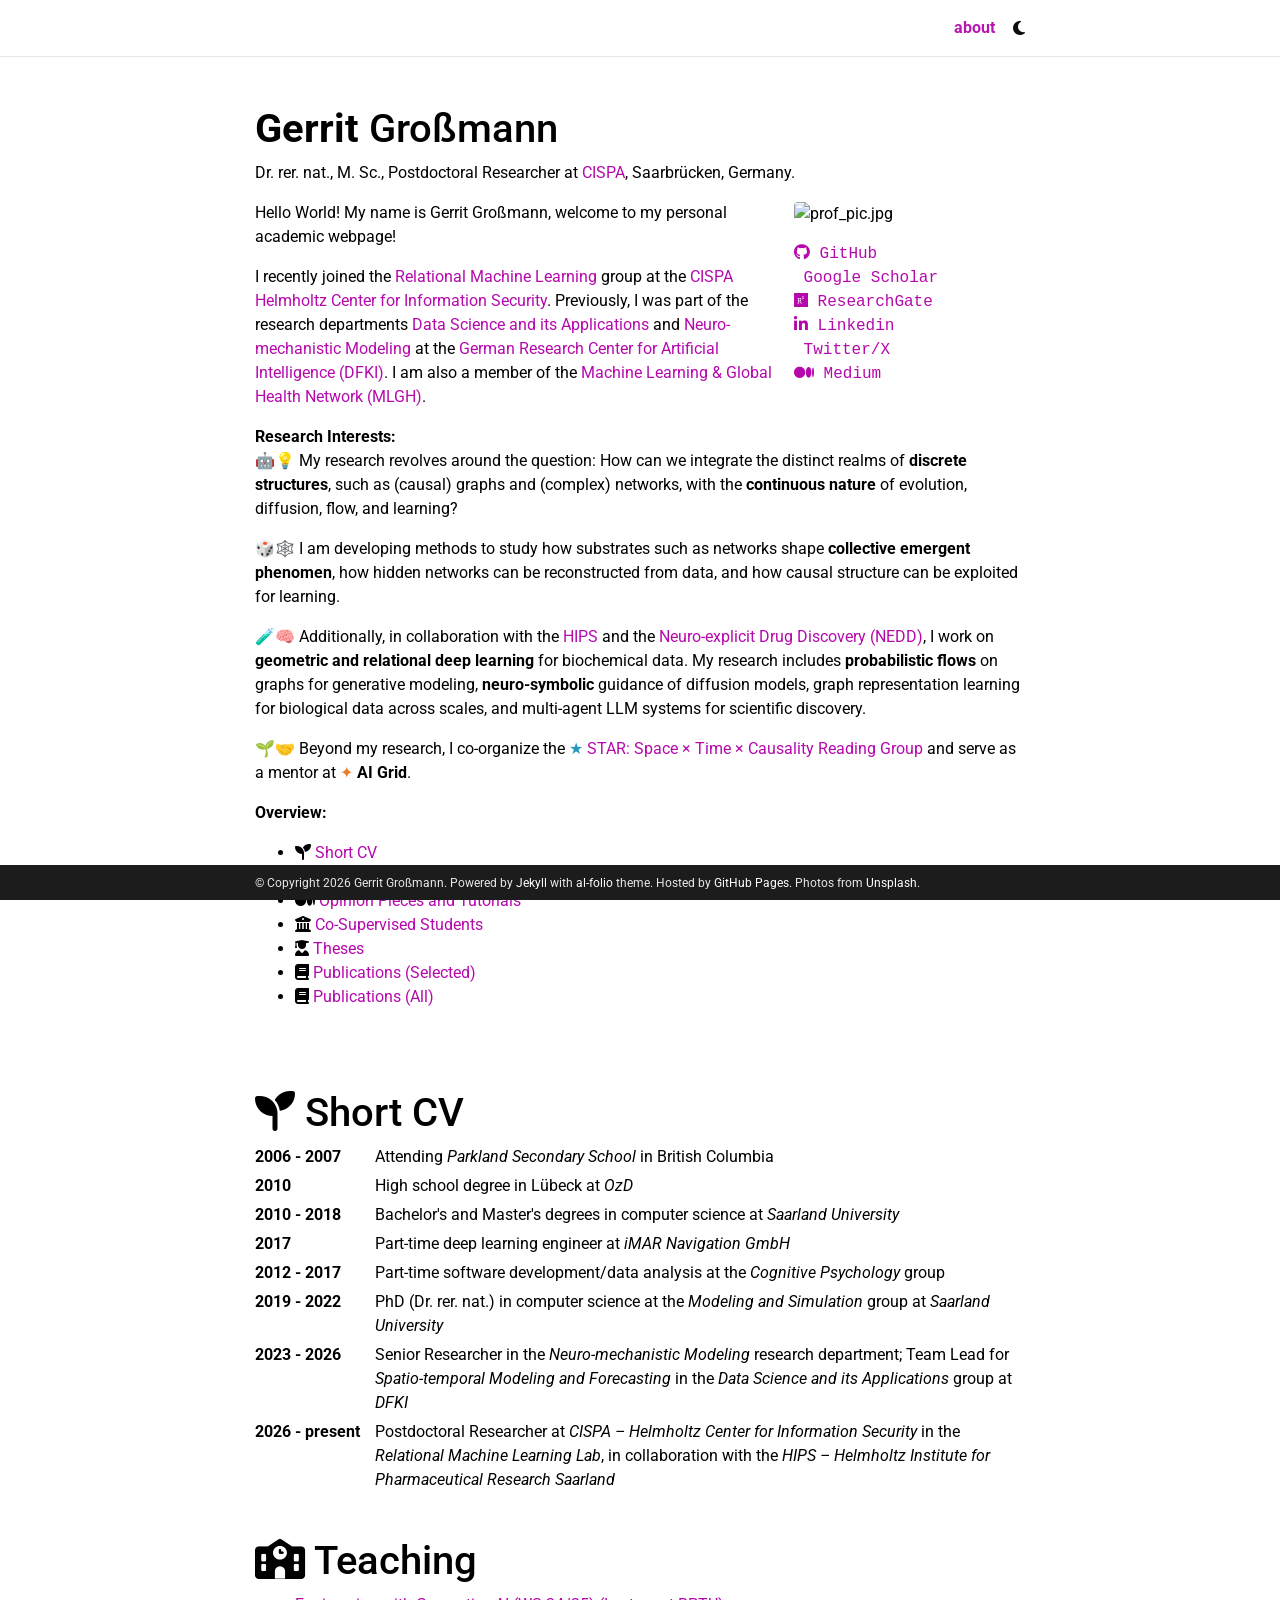
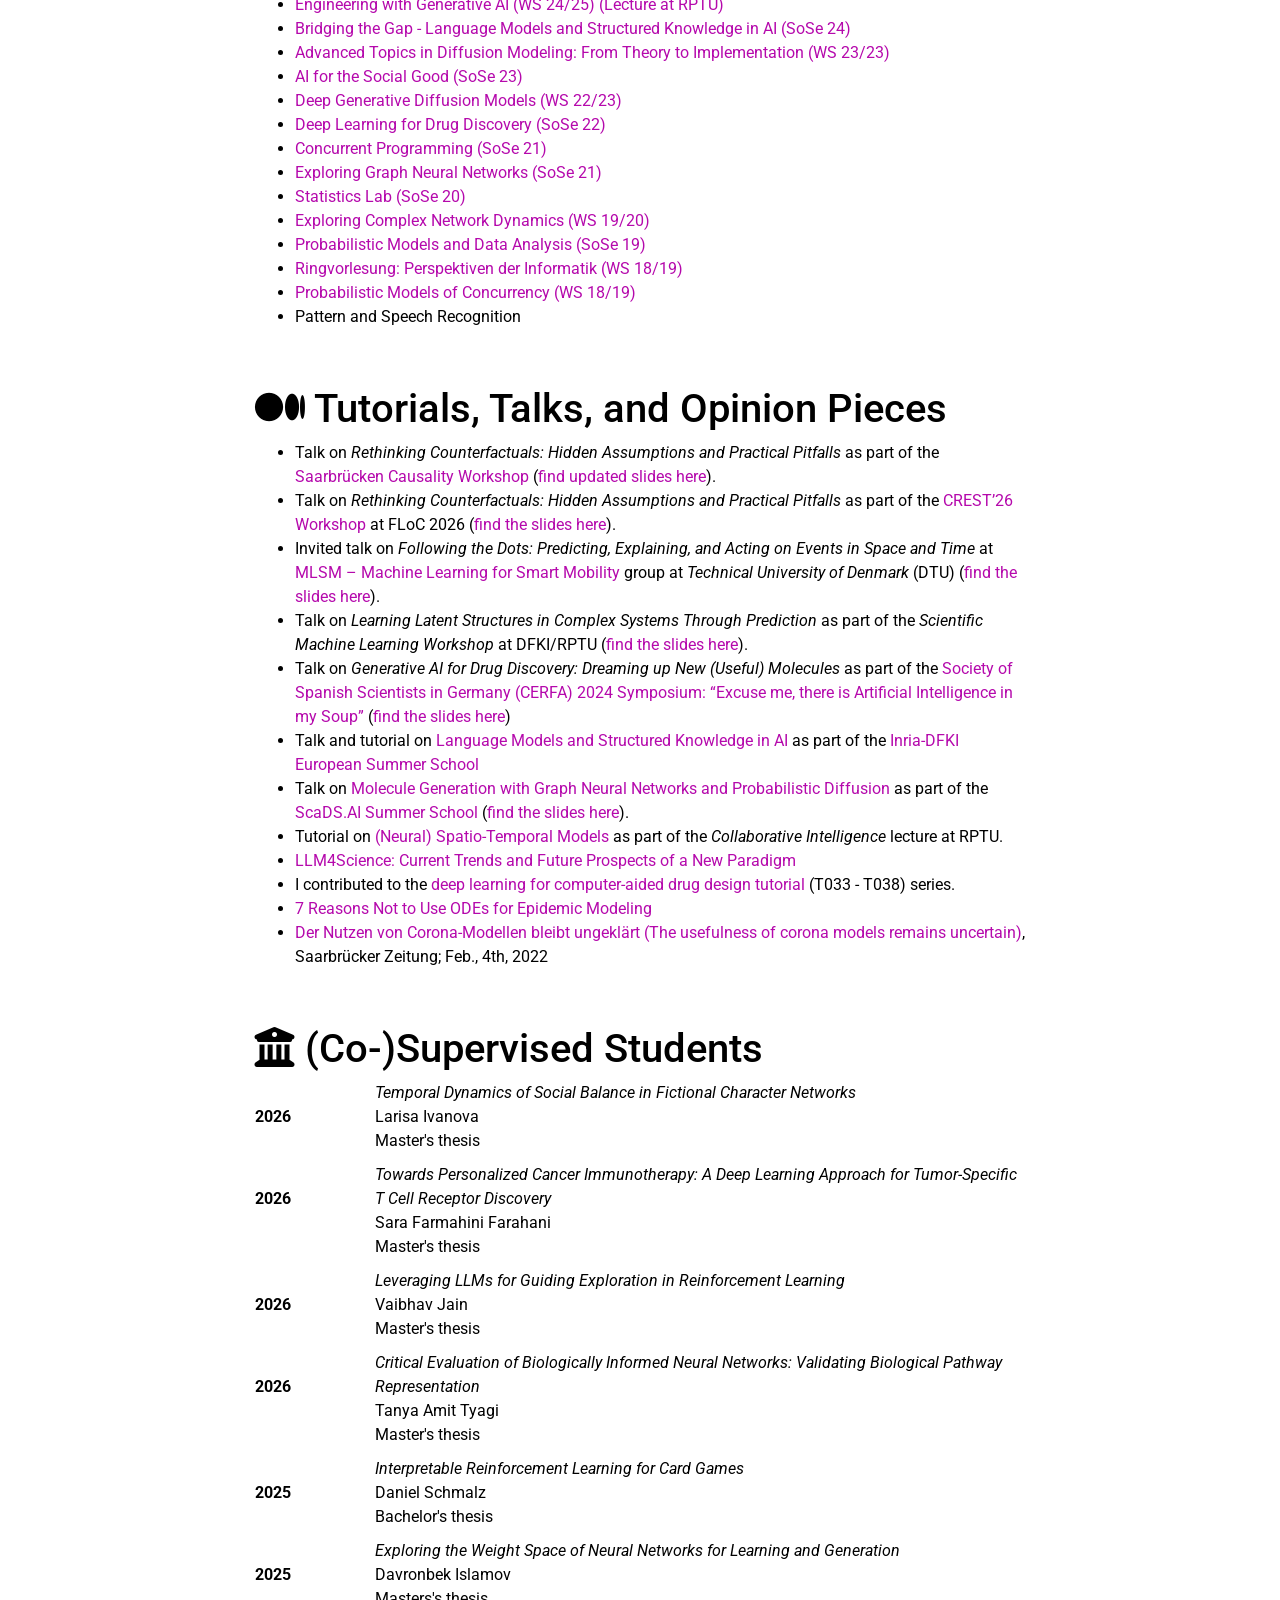
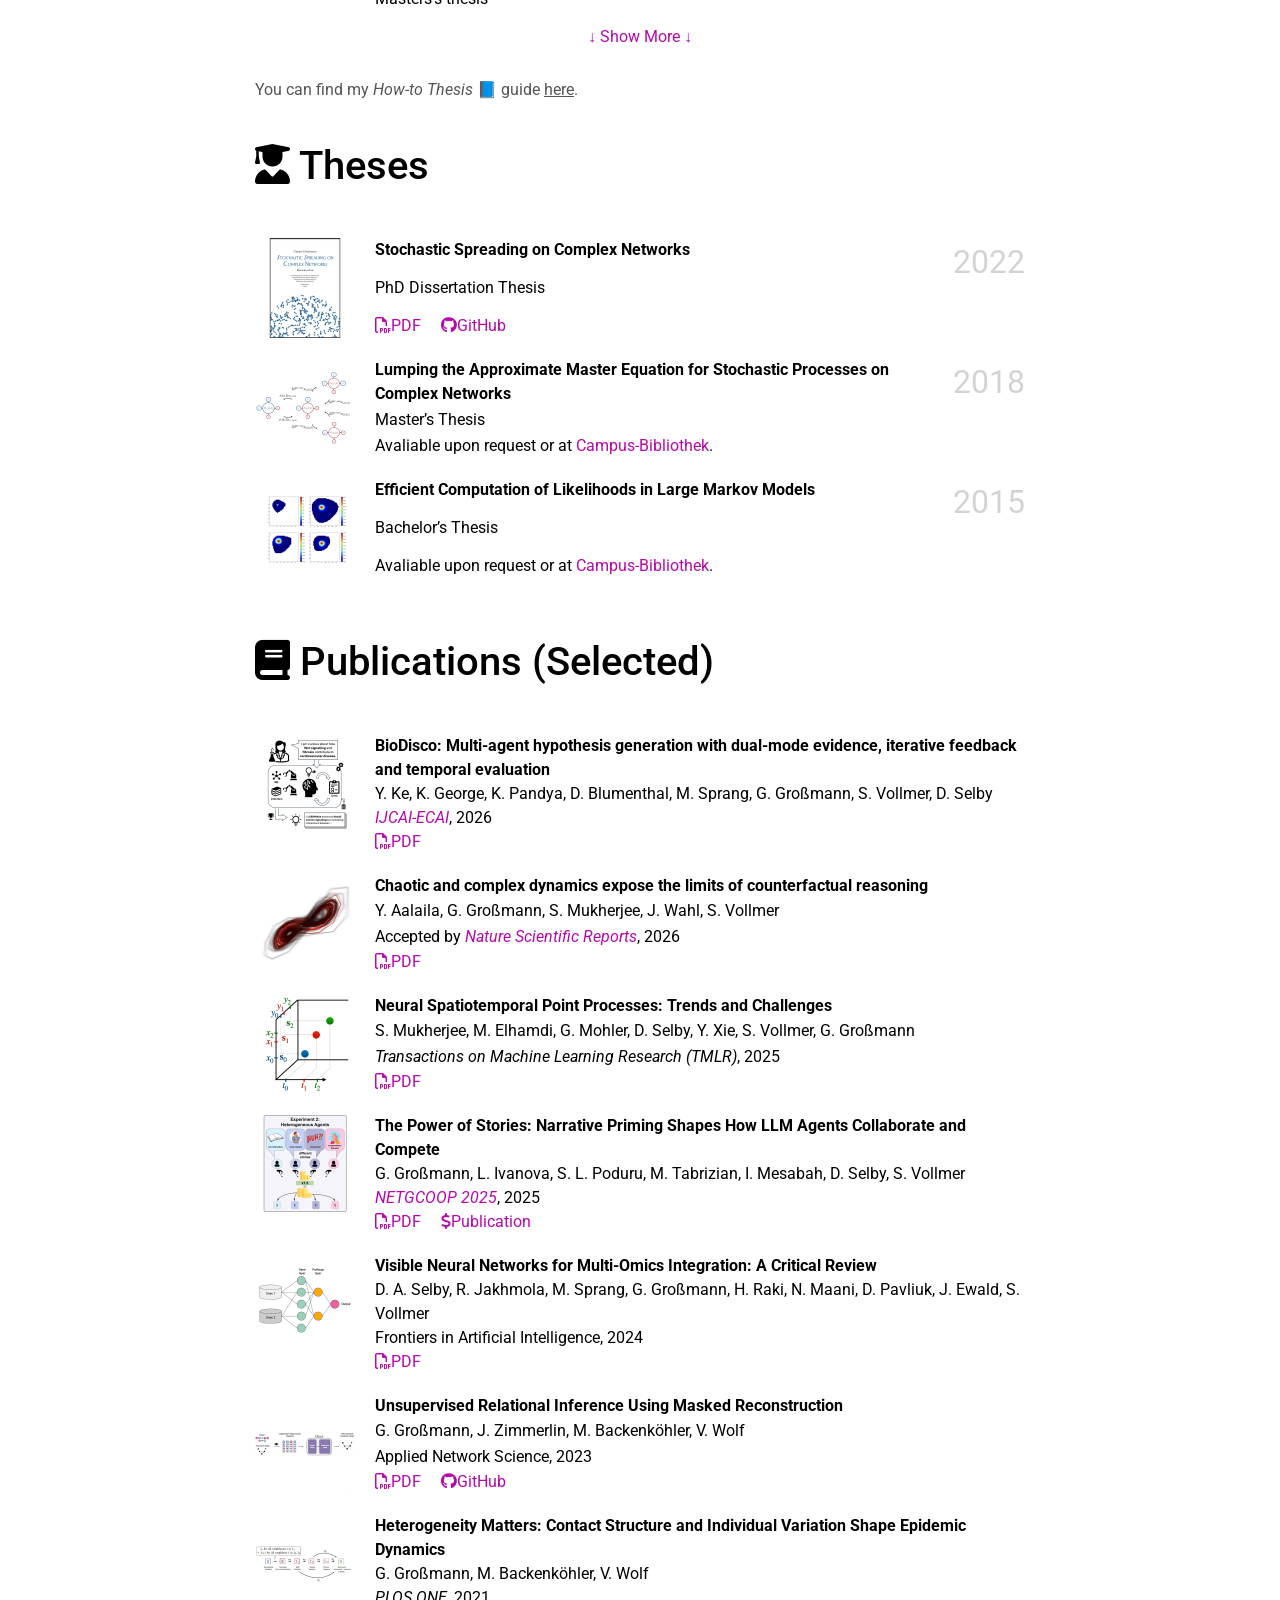
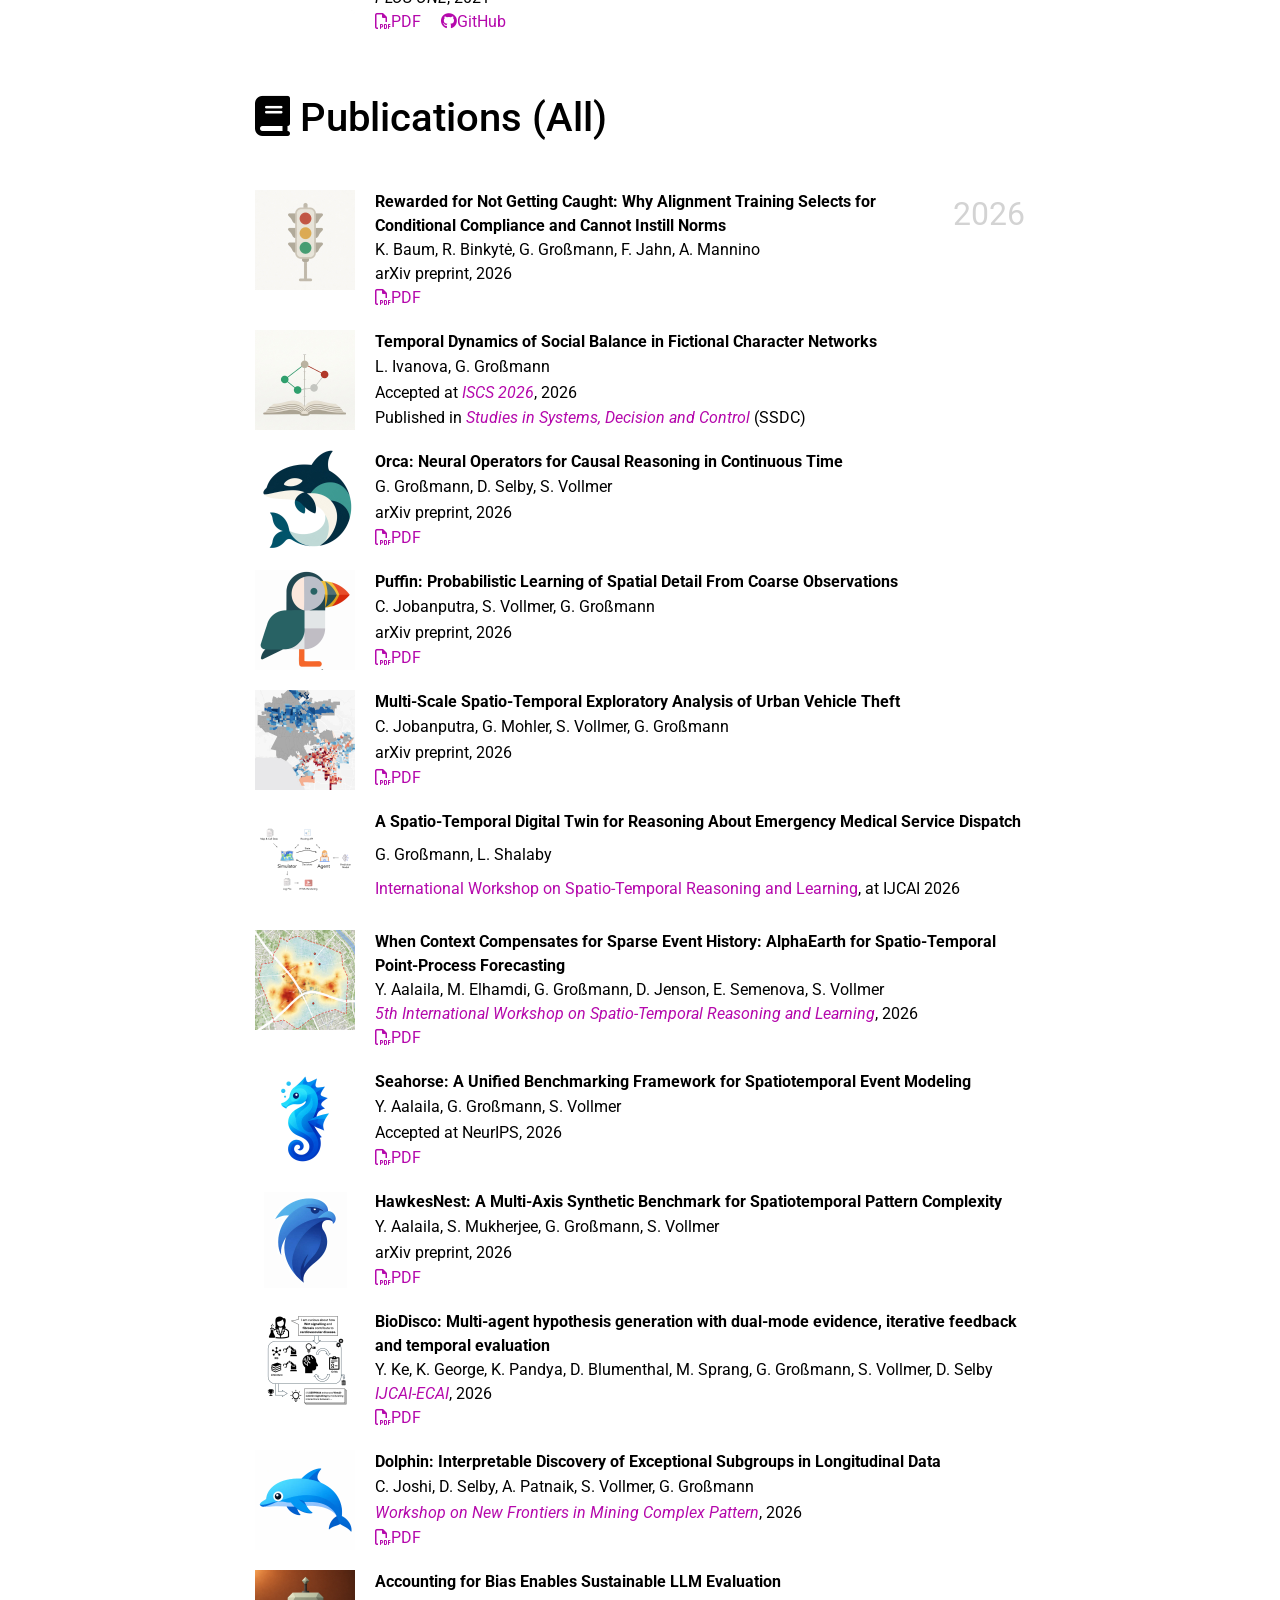
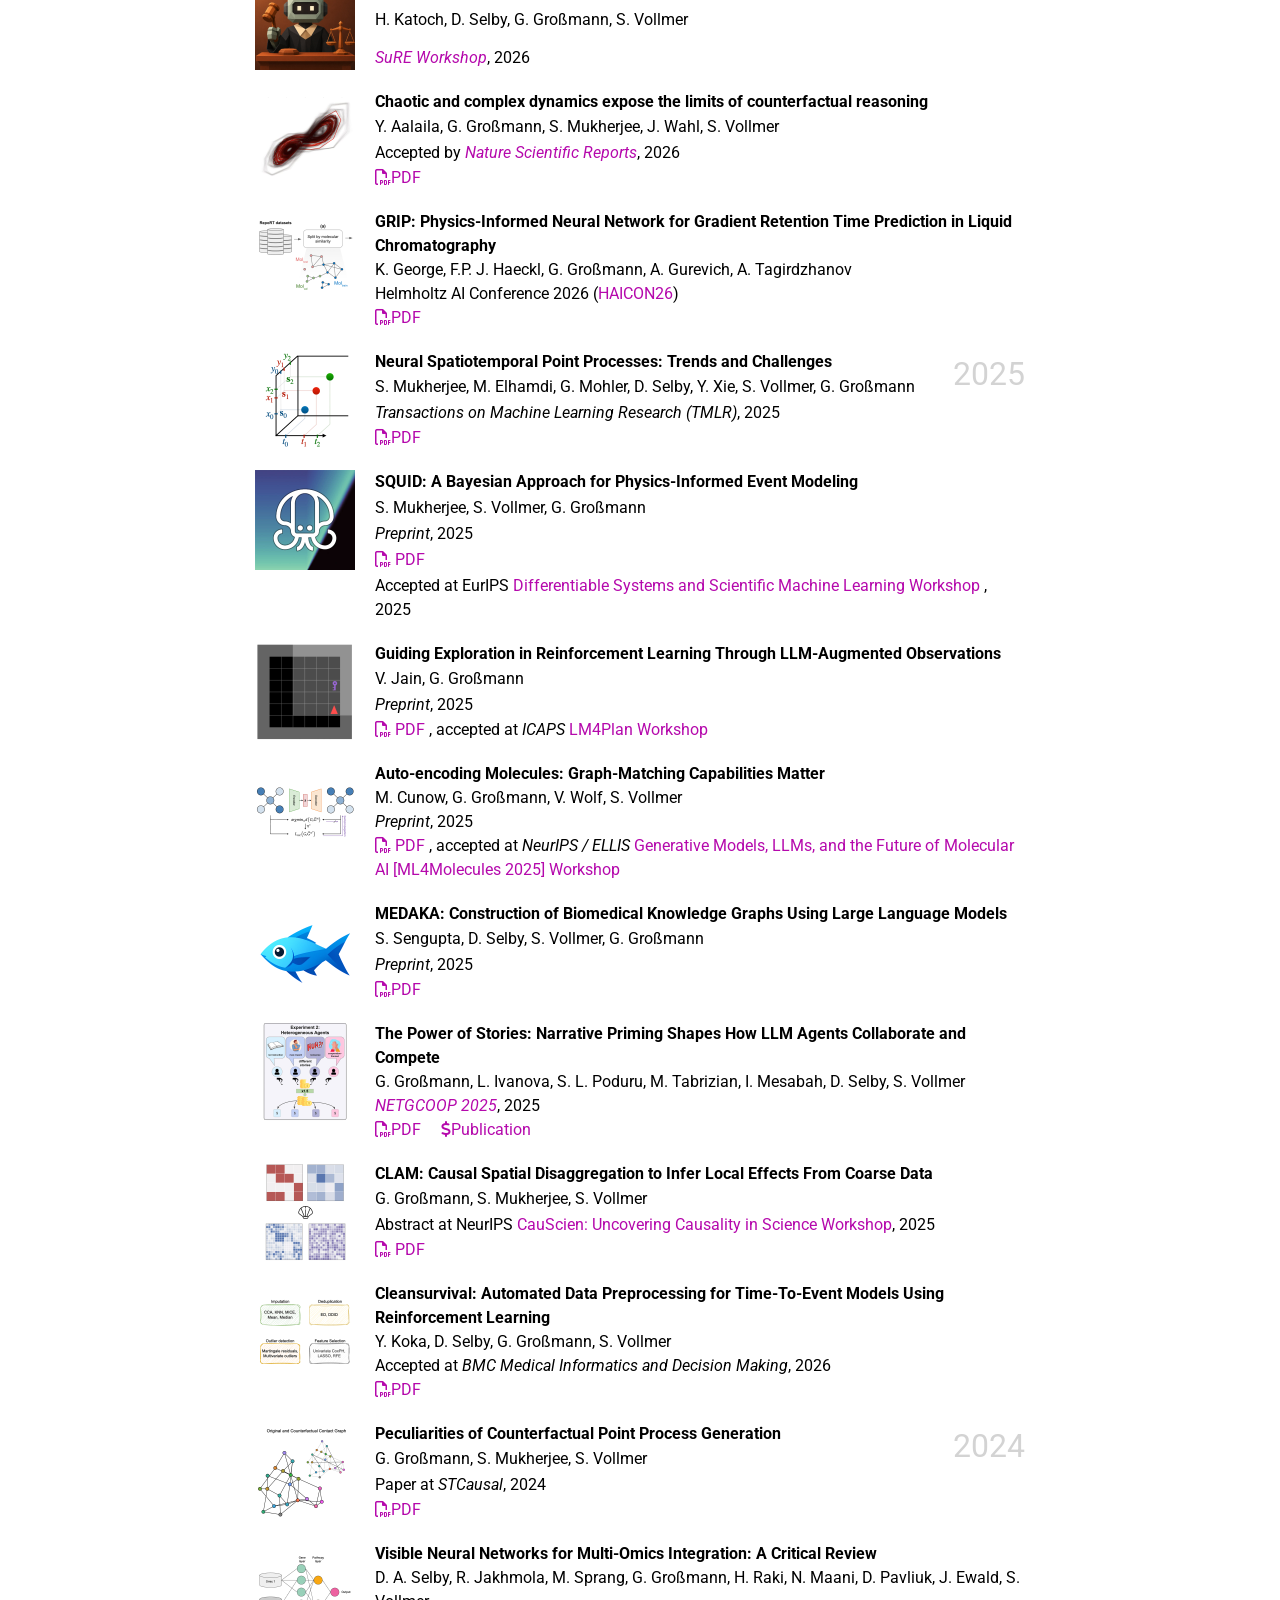
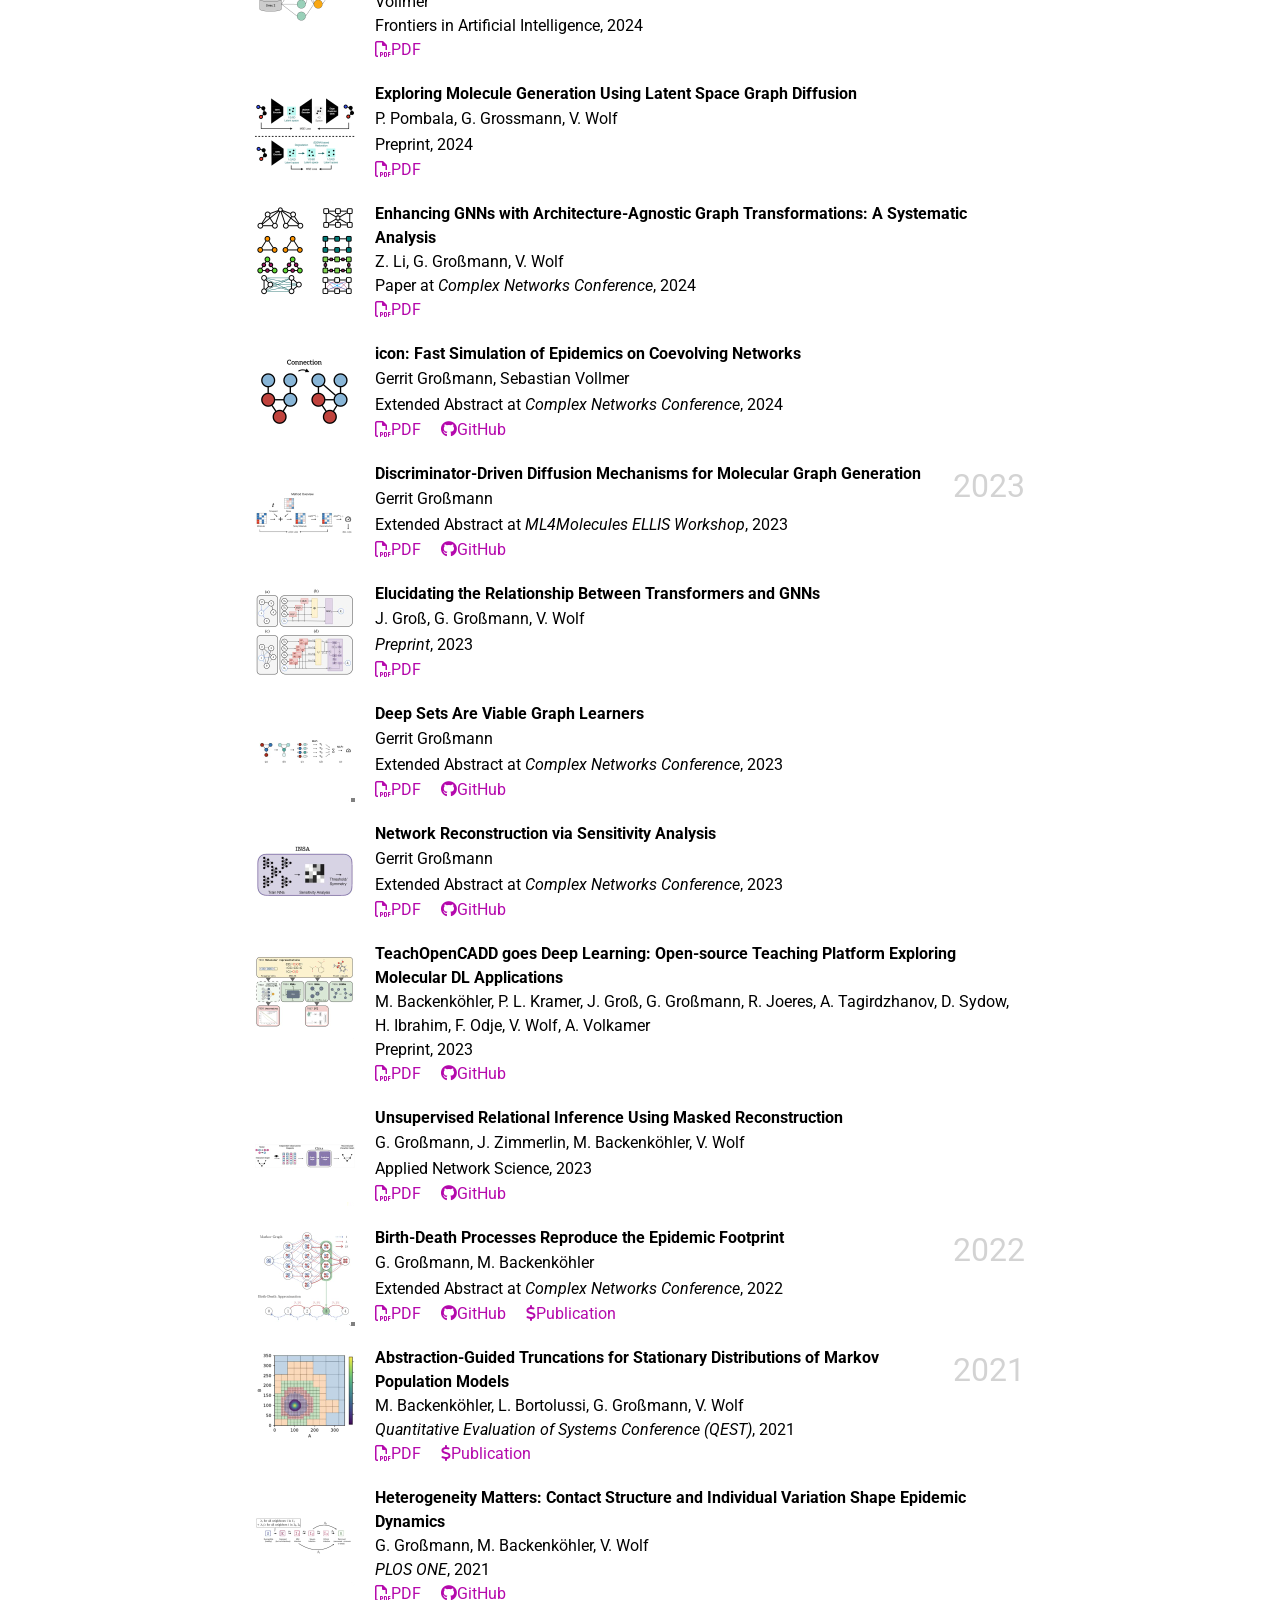
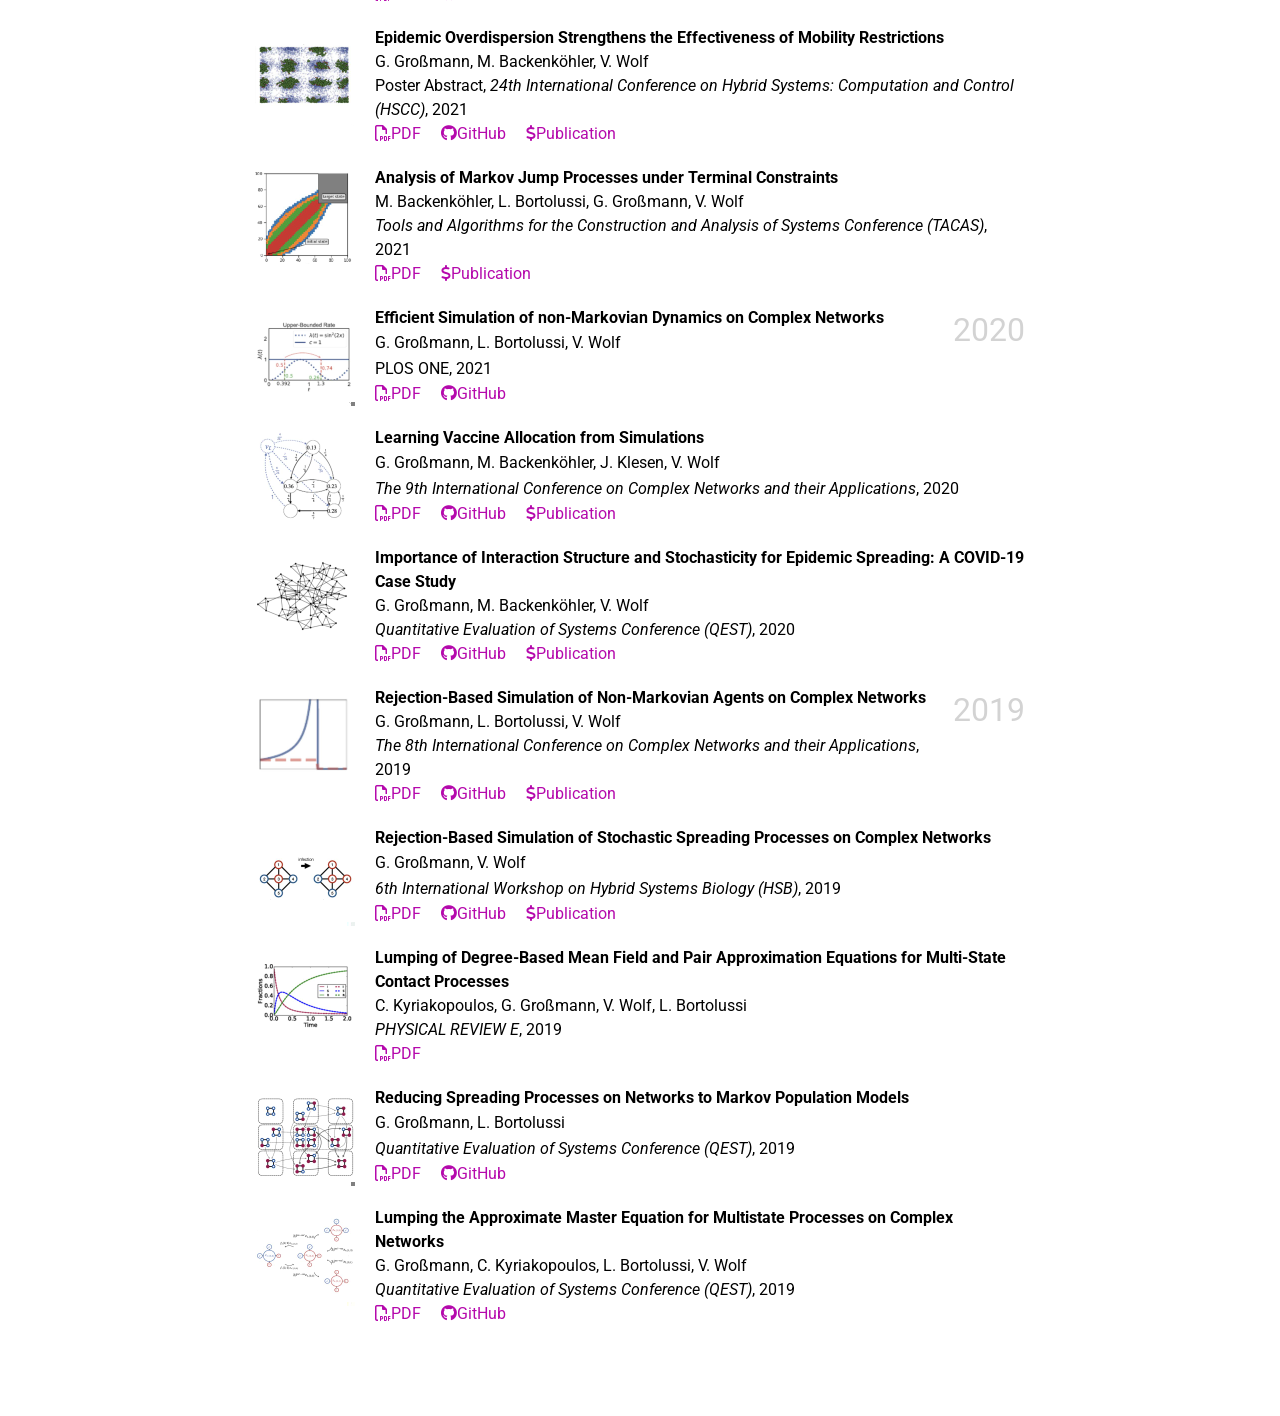
==== index.html @ 9249ca7e "Deploying to gh-pages from @ gerritgr/gerritgr.github.io@e933d98ce22d64ed8bc1ca3d4c39c20f7ee1ab94 🚀" ====
<!DOCTYPE html> <html lang="en"> <head> <meta http-equiv="Content-Type" content="text/html; charset=UTF-8"> <meta charset="utf-8"> <meta name="viewport" content="width=device-width, initial-scale=1, shrink-to-fit=no"> <meta http-equiv="X-UA-Compatible" content="IE=edge"> <title>Gerrit Großmann</title> <meta name="author" content="Gerrit Großmann"> <meta name="description" content="A simple, whitespace theme for academics. Based on [*folio](https://github.com/bogoli/-folio) design. "> <meta name="keywords" content="jekyll, jekyll-theme, academic-website, portfolio-website"> <link rel="stylesheet" href="/assets/css/bootstrap.min.css?a4b3f509e79c54a512b890d73235ef04"> <link rel="stylesheet" href="https://cdn.jsdelivr.net/npm/mdbootstrap@4.20.0/css/mdb.min.css" integrity="sha256-jpjYvU3G3N6nrrBwXJoVEYI/0zw8htfFnhT9ljN3JJw=" crossorigin="anonymous"> <link defer rel="stylesheet" href="https://unpkg.com/bootstrap-table@1.22.1/dist/bootstrap-table.min.css"> <link rel="stylesheet" href="/assets/css/academicons.min.css?f0b7046b84e425c55f3463ac249818f5"> <link rel="stylesheet" type="text/css" href="https://fonts.googleapis.com/css?family=Roboto:300,400,500,700|Roboto+Slab:100,300,400,500,700|Material+Icons"> <link rel="stylesheet" href="/assets/css/jekyll-pygments-themes-github.css?19f3075a2d19613090fe9e16b564e1fe" media="" id="highlight_theme_light"> <link rel="shortcut icon" href="data:image/svg+xml,&lt;svg%20xmlns=%22http://www.w3.org/2000/svg%22%20viewBox=%220%200%20100%20100%22&gt;&lt;text%20y=%22.9em%22%20font-size=%2290%22&gt;%E2%9A%9B%EF%B8%8F&lt;/text&gt;&lt;/svg&gt;"> <link rel="stylesheet" href="/assets/css/main.css?d41d8cd98f00b204e9800998ecf8427e"> <link rel="canonical" href="https://gerritgr.github.io/"> <link rel="stylesheet" href="/assets/css/jekyll-pygments-themes-native.css?e74e74bf055e5729d44a7d031a5ca6a5" media="none" id="highlight_theme_dark"> <script src="/assets/js/theme.js?96d6b3e1c3604aca8b6134c7afdd5db6"></script> <script src="/assets/js/dark_mode.js?9b17307bb950ffa2e34be0227f53558f"></script> </head> <body class="fixed-top-nav "> <header> <nav id="navbar" class="navbar navbar-light navbar-expand-sm fixed-top"> <div class="container"> <button class="navbar-toggler collapsed ml-auto" type="button" data-toggle="collapse" data-target="#navbarNav" aria-controls="navbarNav" aria-expanded="false" aria-label="Toggle navigation"> <span class="sr-only">Toggle navigation</span> <span class="icon-bar top-bar"></span> <span class="icon-bar middle-bar"></span> <span class="icon-bar bottom-bar"></span> </button> <div class="collapse navbar-collapse text-right" id="navbarNav"> <ul class="navbar-nav ml-auto flex-nowrap"> <li class="nav-item active"> <a class="nav-link" href="/">about<span class="sr-only">(current)</span></a> </li> <li class="toggle-container"> <button id="light-toggle" title="Change theme"> <i class="fas fa-moon"></i> <i class="fas fa-sun"></i> </button> </li> </ul> </div> </div> </nav> <progress id="progress" value="0"> <div class="progress-container"> <span class="progress-bar"></span> </div> </progress> </header> <div class="container mt-5"> <div class="post"> <header class="post-header"> <h1 class="post-title"> <span class="font-weight-bold">Gerrit</span> Großmann </h1> <p class="desc">Dr. rer. nat., M. Sc., Postdoctoral Researcher at <a href="https://cispa.de/" rel="external nofollow noopener" target="_blank">CISPA</a>, Saarbrücken, Germany.</p> </header> <article> <div class="profile float-right"> <figure> <picture> <source class="responsive-img-srcset" media="(max-width: 480px)" srcset="/assets/img/prof_pic-480.webp"></source> <source class="responsive-img-srcset" media="(max-width: 800px)" srcset="/assets/img/prof_pic-800.webp"></source> <source class="responsive-img-srcset" media="(max-width: 1400px)" srcset="/assets/img/prof_pic-1400.webp"></source> <img src="/assets/img/prof_pic.jpg?9fc8738436fbd028ddac311516c3aae4" class="img-fluid z-depth-1 rounded" width="auto" height="auto" alt="prof_pic.jpg" onerror="this.onerror=null; $('.responsive-img-srcset').remove();"> </picture> </figure> <div class="more-info"> <p><a href="https://github.com/gerritgr" rel="external nofollow noopener" target="_blank"><i class="fab fa-github"></i> GitHub</a></p> <br> <p><a href="https://scholar.google.de/citations?user=e27EmFsAAAAJ&amp;hl=de" rel="external nofollow noopener" target="_blank"><i class="fa-brands fa-google-scholar"></i> Google Scholar</a></p> <br> <p><a href="https://www.researchgate.net/profile/Gerrit-Grossmann" rel="external nofollow noopener" target="_blank"><i class="fa-brands fa-researchgate"></i> ResearchGate</a></p> <br> <p><a href="https://www.linkedin.com/in/gerrit-gro%C3%9Fmann/" rel="external nofollow noopener" target="_blank"><i class="fa-brands fa-linkedin-in"></i> Linkedin</a></p> <br> <p><a href="https://twitter.com/GroGerrit" rel="external nofollow noopener" target="_blank"><i class="fa-brands fa-x-twitter"></i> Twitter/X</a></p> <br> <p><a href="https://medium.com/@gerritgr" rel="external nofollow noopener" target="_blank"><i class="fa-brands fa-medium"></i> Medium</a></p> </div> </div> <div class="clearfix"> <script src="https://kit.fontawesome.com/568534ed70.js" crossorigin="anonymous"></script> <p>Hello World! My name is Gerrit Großmann, welcome to my personal academic webpage!</p> <p>I recently joined the <a href="https://relationalml.github.io/" rel="external nofollow noopener" target="_blank">Relational Machine Learning</a> group at the <a href="https://cispa.de/" rel="external nofollow noopener" target="_blank">CISPA Helmholtz Center for Information Security</a>. Previously, I was part of the research departments <a href="https://dsa.dfki.de" rel="external nofollow noopener" target="_blank">Data Science and its Applications</a> and <a href="https://www.dfki.de/nmm" rel="external nofollow noopener" target="_blank">Neuro-mechanistic Modeling</a> at the <a href="https://www.dfki.de/web" rel="external nofollow noopener" target="_blank">German Research Center for Artificial Intelligence (DFKI)</a>. I am also a member of the <a href="https://mlgh.net/" rel="external nofollow noopener" target="_blank">Machine Learning &amp; Global Health Network (MLGH)</a>.</p> <p><strong>Research Interests:</strong> <br> 🤖💡 My research revolves around the question: How can we integrate the distinct realms of <strong>discrete structures</strong>, such as (causal) graphs and (complex) networks, with the <strong>continuous nature</strong> of evolution, diffusion, flow, and learning?</p> <p>🎲🕸️ I am developing methods to study how substrates such as networks shape <strong>collective emergent phenomen</strong>, how hidden networks can be reconstructed from data, and how causal structure can be exploited for learning.</p> <p>🧪🧠 Additionally, in collaboration with the <a href="https://www.helmholtz-hips.de/en/" rel="external nofollow noopener" target="_blank">HIPS</a> and the <a href="https://nextaid.cs.uni-saarland.de/" rel="external nofollow noopener" target="_blank">Neuro-explicit Drug Discovery (NEDD)</a>, I work on <strong>geometric and relational deep learning</strong> for biochemical data. My research includes <strong>probabilistic flows</strong> on graphs for generative modeling, <strong>neuro-symbolic</strong> guidance of diffusion models, graph representation learning for biological data across scales, and multi-agent LLM systems for scientific discovery.</p> <p>🌱🤝 Beyond my research, I co-organize the <span style="color:#2798ba;">★</span> <a href="https://spacetimecausality.github.io/" rel="external nofollow noopener" target="_blank">STAR: Space × Time × Causality Reading Group</a> and serve as a mentor at <span style="color:#e67e22;">✦</span> <a href="https://ai-grid.org" target="_blank" rel="noopener"><strong>AI Grid</strong></a>.</p> <p><strong>Overview:</strong></p> <ul> <li> <i class="fa-solid fa-seedling"></i> <a href="#short-cv">Short CV</a> </li> <li> <i class="fa-solid fa-school"></i> <a href="#teaching">Teaching</a> </li> <li> <i class="fa-brands fa-medium"></i> <a href="#blog">Opinion Pieces and Tutorials</a> </li> <li> <i class="fa-solid fa-building-columns"></i> <a href="#students">Co-Supervised Students</a> </li> <li> <i class="fa-solid fa-user-graduate"></i> <a href="#theses">Theses</a> </li> <li> <i class="fa-solid fa-book"></i> <a href="#publications-selected">Publications (Selected)</a> </li> <li> <i class="fa-solid fa-book"></i> <a href="#publications-all">Publications (All)</a> </li> </ul> <p><br> <a id="short-cv"></a> <br></p> <h1 id="-short-cv"> <i class="fa-solid fa-seedling"></i> Short CV</h1> <div style="display: flex; flex-direction: column;"> <div style="display: flex; margin-bottom: 5px;"> <div style="min-width: 120px; font-weight: bold;">2006 - 2007</div> <div>Attending <em>Parkland Secondary School</em> in British Columbia</div> </div> <div style="display: flex; margin-bottom: 5px;"> <div style="min-width: 120px; font-weight: bold;">2010 <span style="color: transparent;">- 0000</span> </div> <div>High school degree in Lübeck at <em>OzD</em> </div> </div> <div style="display: flex; margin-bottom: 5px;"> <div style="min-width: 120px; font-weight: bold;">2010 - 2018</div> <div>Bachelor's and Master's degrees in computer science at <em>Saarland University</em> </div> </div> <div style="display: flex; margin-bottom: 5px;"> <div style="min-width: 120px; font-weight: bold;">2017 <span style="color: transparent;">- 0000</span> </div> <div>Part-time deep learning engineer at <em>iMAR Navigation GmbH</em> </div> </div> <div style="display: flex; margin-bottom: 5px;"> <div style="min-width: 120px; font-weight: bold;">2012 - 2017</div> <div>Part-time software development/data analysis at the <em>Cognitive Psychology</em> group</div> </div> <div style="display: flex; margin-bottom: 5px;"> <div style="min-width: 120px; font-weight: bold;">2019 - 2022</div> <div>PhD (Dr. rer. nat.) in computer science at the <em>Modeling and Simulation</em> group at <em>Saarland University</em> </div> </div> <div style="display: flex; margin-bottom: 5px;"> <div style="min-width: 120px; font-weight: bold;">2023 - 2026</div> <div> Senior Researcher in the <em>Neuro-mechanistic Modeling</em> research department; Team Lead for <em>Spatio-temporal Modeling and Forecasting</em> in the <em>Data Science and its Applications</em> group at <em>DFKI</em> </div> </div> <div style="display: flex; margin-bottom: 5px;"> <div style="min-width: 120px; font-weight: bold;">2026 - present</div> <div> Postdoctoral Researcher at <em>CISPA – Helmholtz Center for Information Security</em> in the <em>Relational Machine Learning Lab</em>, in collaboration with the <em>HIPS – Helmholtz Institute for Pharmaceutical Research Saarland</em> </div> </div> </div> <p><a id="teaching"></a> <br></p> <h1 id="-teaching"> <i class="fa-solid fa-school"></i> Teaching</h1> <ul> <li><a href="https://olat.vcrp.de/dmz/" rel="external nofollow noopener" target="_blank">Engineering with Generative AI (WS 24/25) (Lecture at RPTU)</a></li> <li><a href="https://mosi.uni-saarland.de/lectures/24_1_bridging_the_gap/" rel="external nofollow noopener" target="_blank">Bridging the Gap - Language Models and Structured Knowledge in AI (SoSe 24)</a></li> <li><a href="https://mosi.uni-saarland.de/lectures/23_2_deep_diffusion/" rel="external nofollow noopener" target="_blank">Advanced Topics in Diffusion Modeling: From Theory to Implementation (WS 23/23)</a></li> <li><a href="https://mosi.uni-saarland.de/lectures/23_1_ai_for_the_social_good" rel="external nofollow noopener" target="_blank">AI for the Social Good (SoSe 23)</a></li> <li><a href="https://mosi.uni-saarland.de/lectures/22_2_deep_diffusion" rel="external nofollow noopener" target="_blank">Deep Generative Diffusion Models (WS 22/23)</a></li> <li><a href="https://mosi.uni-saarland.de/lectures/22_1_deep_learning_for_drug_discovery" rel="external nofollow noopener" target="_blank">Deep Learning for Drug Discovery (SoSe 22)</a></li> <li><a href="https://mcms.cs.uni-saarland.de/np21/" rel="external nofollow noopener" target="_blank">Concurrent Programming (SoSe 21)</a></li> <li><a href="https://mosi.uni-saarland.de/lectures/21_1_exploring_graphneuralnetworks" rel="external nofollow noopener" target="_blank">Exploring Graph Neural Networks (SoSe 21)</a></li> <li><a href="https://mosi.uni-saarland.de/lectures/20_1_statlab" rel="external nofollow noopener" target="_blank">Statistics Lab (SoSe 20)</a></li> <li><a href="https://mosi.uni-saarland.de/lectures/19_2_complex_networks" rel="external nofollow noopener" target="_blank">Exploring Complex Network Dynamics (WS 19/20)</a></li> <li><a href="https://mosi.uni-saarland.de/lectures/19_1_prob_mod" rel="external nofollow noopener" target="_blank">Probabilistic Models and Data Analysis (SoSe 19)</a></li> <li><a href="https://mosi.uni-saarland.de/lectures/18_2_perspektiven" rel="external nofollow noopener" target="_blank">Ringvorlesung: Perspektiven der Informatik (WS 18/19)</a></li> <li><a href="https://dcms.cs.uni-saarland.de/conca_1819/" rel="external nofollow noopener" target="_blank">Probabilistic Models of Concurrency (WS 18/19)</a></li> <li>Pattern and Speech Recognition</li> </ul> <p><a id="blog"></a> <a id="cerfa"></a> <br></p> <h1 id="-tutorials-talks-and-opinion-pieces"> <i class="fa-brands fa-medium"></i> Tutorials, Talks, and Opinion Pieces</h1> <ul> <li>Talk on <em>Rethinking Counterfactuals: Hidden Assumptions and Practical Pitfalls</em> as part of the <a href="https://sites.google.com/view/saarbrueckencausalityworkshop" rel="external nofollow noopener" target="_blank">Saarbrücken Causality Workshop</a> (<a href="https://github.com/gerritgr/SB_causality_talk" rel="external nofollow noopener" target="_blank">find updated slides here</a>).</li> <li>Talk on <em>Rethinking Counterfactuals: Hidden Assumptions and Practical Pitfalls</em> as part of the <a href="https://sites.google.com/view/crest26" rel="external nofollow noopener" target="_blank">CREST’26 Workshop</a> at FLoC 2026 (<a href="https://github.com/gerritgr/crest_2026" rel="external nofollow noopener" target="_blank">find the slides here</a>).</li> <li>Invited talk on <em>Following the Dots: Predicting, Explaining, and Acting on Events in Space and Time</em> at <a href="https://mlsm.man.dtu.dk/" rel="external nofollow noopener" target="_blank">MLSM – Machine Learning for Smart Mobility</a> group at <em>Technical University of Denmark</em> (DTU) (<a href="https://github.com/gerritgr/dtu_talk_2026" rel="external nofollow noopener" target="_blank">find the slides here</a>).</li> <li>Talk on <em>Learning Latent Structures in Complex Systems Through Prediction</em> as part of the <em>Scientific Machine Learning Workshop</em> at DFKI/RPTU (<a href="http://github.com/gerritgr/sciml2026" rel="external nofollow noopener" target="_blank">find the slides here</a>).</li> <li>Talk on <em>Generative AI for Drug Discovery: Dreaming up New (Useful) Molecules</em> as part of the <a href="https://cerfa.de/blog/2024/09/06/symposium-2024-excuse-me-there-is-artificial-intelligence-in-my-soup/" rel="external nofollow noopener" target="_blank">Society of Spanish Scientists in Germany (CERFA) 2024 Symposium: “Excuse me, there is Artificial Intelligence in my Soup”</a> (<a href="https://github.com/gerritgr/cerfa_talk" rel="external nofollow noopener" target="_blank">find the slides here</a>)</li> <li>Talk and tutorial on <a href="https://github.com/gerritgr/LLMSummerSchool" rel="external nofollow noopener" target="_blank">Language Models and Structured Knowledge in AI</a> as part of the <a href="https://idessai.eu/venue-2024/" rel="external nofollow noopener" target="_blank">Inria-DFKI European Summer School</a> </li> <li>Talk on <a href="https://scads.ai/education/summer-schools/summer-school-2024/dr-gerrit-grossmann/" rel="external nofollow noopener" target="_blank">Molecule Generation with Graph Neural Networks and Probabilistic Diffusion</a> as part of the <a href="https://scads.ai/education/summer-schools/summer-school-2024/" rel="external nofollow noopener" target="_blank">ScaDS.AI Summer School</a> (<a href="https://github.com/gerritgr/diffusion_gnn_tutorial" rel="external nofollow noopener" target="_blank">find the slides here</a>).</li> <li>Tutorial on <a href="https://github.com/gerritgr/spatio-temporal-lecture" rel="external nofollow noopener" target="_blank">(Neural) Spatio-Temporal Models</a> as part of the <em>Collaborative Intelligence</em> lecture at RPTU.</li> <li><a href="https://medium.com/@gerritgr/llm4science-current-trends-and-future-prospects-of-a-new-paradigm-e6b53c61df74" rel="external nofollow noopener" target="_blank">LLM4Science: Current Trends and Future Prospects of a New Paradigm</a></li> <li>I contributed to the <a href="https://github.com/volkamerlab/teachopencadd/tree/master" rel="external nofollow noopener" target="_blank">deep learning for computer-aided drug design tutorial</a> (T033 - T038) series.</li> <li><a href="https://gerritgr.medium.com/7-reasons-not-to-use-odes-for-epidemic-modeling-bf451037a97f" rel="external nofollow noopener" target="_blank">7 Reasons Not to Use ODEs for Epidemic Modeling</a></li> <li> <a href="https://www.pressreader.com/germany/saarbruecker-zeitung/20220204/281883006743772" rel="external nofollow noopener" target="_blank">Der Nutzen von Corona-Modellen bleibt ungeklärt (The usefulness of corona models remains uncertain)</a>, Saarbrücker Zeitung; Feb., 4th, 2022</li> </ul> <p><a id="students"></a> <br></p> <h1 id="-co-supervised-students"> <i class="fa-solid fa-building-columns"></i> (Co-)Supervised Students</h1> <div id="students-list"> <div style="display: flex; margin-bottom: 10px;"> <div style="min-width: 120px; font-weight: bold; align-items: center;"> <br>2026</div> <div> <em>Temporal Dynamics of Social Balance in Fictional Character Networks</em><br>Larisa Ivanova<br>Master's thesis</div> </div> <div style="display: flex; margin-bottom: 10px;"> <div style="min-width: 120px; font-weight: bold; align-items: center;"> <br>2026</div> <div> <em>Towards Personalized Cancer Immunotherapy: A Deep Learning Approach for Tumor-Specific T Cell Receptor Discovery</em><br>Sara Farmahini Farahani<br>Master's thesis</div> </div> <div style="display: flex; margin-bottom: 10px;"> <div style="min-width: 120px; font-weight: bold; align-items: center;"> <br>2026</div> <div> <em>Leveraging LLMs for Guiding Exploration in Reinforcement Learning</em><br>Vaibhav Jain<br>Master's thesis</div> </div> <div style="display: flex; margin-bottom: 10px;"> <div style="min-width: 120px; font-weight: bold; align-items: center;"> <br>2026</div> <div> <em>Critical Evaluation of Biologically Informed Neural Networks: Validating Biological Pathway Representation</em><br>Tanya Amit Tyagi<br>Master's thesis</div> </div> <div style="display: flex; margin-bottom: 10px;"> <div style="min-width: 120px; font-weight: bold; align-items: center;"> <br>2025</div> <div> <em>Interpretable Reinforcement Learning for Card Games</em><br>Daniel Schmalz<br>Bachelor's thesis</div> </div> <div style="display: flex; margin-bottom: 10px;"> <div style="min-width: 120px; font-weight: bold; align-items: center;"> <br>2025</div> <div> <em>Exploring the Weight Space of Neural Networks for Learning and Generation</em><br>Davronbek Islamov<br>Masters's thesis</div> </div> <div style="display: flex; margin-bottom: 10px;"> <div style="min-width: 120px; font-weight: bold; align-items: center;"> <br>2025</div> <div> <em>Enhancing GNNs with Architecture-Agnostic Graph Transformations: A Systematic Analysis</em><br>Zhifei Li<br>Masters's thesis</div> </div> <div style="display: flex; margin-bottom: 10px;"> <div style="min-width: 120px; font-weight: bold; align-items: center;"> <br>2025</div> <div> <em>Discrete Optimization for the Calibration of Metabolic Networks</em><br>Philipp Radder<br>Bachelor's thesis</div> </div> <div style="display: flex; margin-bottom: 10px;"> <div style="min-width: 120px; font-weight: bold; align-items: center;"> <br>2024</div> <div> <em>Molecule Generation Using Latent Space Graph Diffusion</em><br>Prashanth Pombala<br>Master's thesis</div> </div> <div style="display: flex; margin-bottom: 10px;"> <div style="min-width: 120px; font-weight: bold; align-items: center;"> <br>2024</div> <div> <em>Causal Spatio-Temporal Analysis of Event Data</em><br>Anishka Singh<br>Bachelor's thesis</div> </div> <div style="display: flex; margin-bottom: 10px;"> <div style="min-width: 120px; font-weight: bold; align-items: center;"> <br>2024</div> <div> <em>Domain Generelization for Causal Learning in Spatio-Temporal Point Processes</em><br>Diya Narayanan<br>Bachelor's thesis</div> </div> <div style="display: flex; margin-bottom: 10px;"> <div style="min-width: 120px; font-weight: bold; align-items: center;"> <br>2024</div> <div> <em>Efficient Numerical Methods for Simulating Epidemic Spreading on Adaptive Networks</em><br>Désirée Wiltzius<br>Bachelor's thesis</div> </div> <div style="display: flex; margin-bottom: 10px;"> <div style="min-width: 120px; font-weight: bold; align-items: center;"> <br>2024</div> <div> <em>Simulation and Inference of Point Processes</em><br>Yehia Farghaly<br>Bachelor's thesis</div> </div> <div style="display: flex; margin-bottom: 10px;"> <div style="min-width: 120px; font-weight: bold; align-items: center;"> <br>2024</div> <div> <em>Computer-Aided Molecule Generation Using Optimal Transport and Variational Autoencoders</em><br>Magnus Cunow<br>Bachelor's thesis</div> </div> <div style="display: flex; margin-bottom: 10px;"> <div style="min-width: 120px; font-weight: bold; align-items: center;"> <br>2024</div> <div> <em>Small Molecule Generation and Optimization: A GNN-VAE Appraoch</em><br>Nesara Belakere Lingarajaiah<br>Master's thesis</div> </div> <div style="display: flex; margin-bottom: 10px;"> <div style="min-width: 120px; font-weight: bold; align-items: center;"> <br>2023</div> <div> <em>Learning the Function of Neural Networks in Deep Weight Spaces</em><br>Janine Lohse<br>Research Immersion Lab </div> </div> <div style="display: flex; margin-bottom: 10px;"> <div style="min-width: 120px; font-weight: bold; align-items: center;"> <br>2023</div> <div> <em>Network Reconstruction Using Deep Learning and Sensitivity Analysis</em><br>Joshgun Guliyev<br>Master's thesis</div> </div> <div style="display: flex; margin-bottom: 10px;"> <div style="min-width: 120px; font-weight: bold; align-items: center;"> <br>2022</div> <div> <em>Adapting the Approximate Master Equations for Realistic Epidemic and Network Dynamics</em><br>Yan Yan Lau<br>Bachelor's thesis</div> </div> <div style="display: flex; margin-bottom: 10px;"> <div style="min-width: 120px; font-weight: bold; align-items: center;"> <br>2021</div> <div> <em>Learning Dynamical Processes to Infer the Underlying Network Structure</em><br>Julian Zimmerlin<br>Bachelor's thesis</div> </div> <div style="display: flex; margin-bottom: 10px;"> <div style="min-width: 120px; font-weight: bold; align-items: center;"> <br>2020</div> <div> <em>Effects of Interventions on the COVID-19 Outbreak: A Network-based Approach</em><br>Lisa Heidmann<br>Bachelor's thesis</div> </div> <div style="display: flex; margin-bottom: 10px;"> <div style="min-width: 120px; font-weight: bold; align-items: center;"> <br>2020</div> <div> <em>Learning Vaccine Allocation Strategies to Control Epidemic Outbreaks on Networks</em><br>Jonas Klesen<br> Research Immersion Lab</div> </div> </div> <div style="margin-top: 20px; font-size: 16px; color: #555;"> You can find my <i>How-to Thesis</i> 📘 guide <a href="https://tinyurl.com/thesishowto" style="text-decoration: underline; color: inherit;" rel="external nofollow noopener" target="_blank">here</a>. </div> <style>#students-toggle{display:block;margin:.25rem auto 1.5rem;padding:.25rem 0;border:0;border-bottom:1px solid transparent;background:transparent;color:var(--global-theme-color,#2798ba);font:inherit;cursor:pointer}#students-toggle:hover,#students-toggle:focus-visible{border-bottom-color:currentColor}</style> <script>document.addEventListener("DOMContentLoaded",function(){function t(){n.slice(o).forEach(function(t){t.hidden=!r}),i.textContent=r?"\u2191 Show Less \u2191":"\u2193 Show More \u2193",i.setAttribute("aria-expanded",String(r))}const e=document.getElementById("students-list");if(!e)return;const n=Array.from(e.children).filter(function(t){return"DIV"===t.tagName}),o=6;if(n.length<=o)return;let r=!1;const i=document.createElement("button");i.id="students-toggle",i.type="button",i.setAttribute("aria-controls","students-list"),i.addEventListener("click",function(){r=!r,t()}),e.insertAdjacentElement("afterend",i),t()});</script> <p><a id="theses"></a> <br></p> <h1 id="-theses"> <i class="fa-solid fa-user-graduate"></i> Theses</h1> <p><br></p> <div style="max-width: 100%;"> <div style="display: flex; justify-content: space-between; align-items: stretch; margin-bottom: 20px;"> <div style="display: flex; align-items: stretch;"> <img src="assets/img/publication_preview/resized_dis.jpg" alt="Dis preview" style="width: 100px; height: 100px; margin-right: 20px;"> <div style="flex-grow: 1; display: flex; flex-direction: column; justify-content: space-between;"> <p style="margin: 0;"><strong>Stochastic Spreading on Complex Networks</strong></p> <p style="margin: 0;">PhD Dissertation Thesis</p> <p style="margin: 0;"><a href="https://github.com/gerritgr/phd/blob/7d378da3d423813706d3a2722dec933b831565a7/Dissertation.pdf" rel="external nofollow noopener" target="_blank"><i class="fa-regular fa-file-pdf"></i>PDF</a>     <a href="https://github.com/gerritgr/phd" rel="external nofollow noopener" target="_blank"><i class="fab fa-github"></i>GitHub</a> </p> </div> </div> <div style="color: lightgray; align-self: flex-start; margin-left: 10px; white-space: nowrap; font-size: 200%;">2022</div> </div> <div style="display: flex; justify-content: space-between; align-items: stretch; margin-bottom: 20px;"> <div style="display: flex; align-items: stretch;"> <img src="assets/img/publication_preview/resized_ma.jpg" alt="Thumbnail 2" style="width: 100px; height: 100px; margin-right: 20px;"> <div style="flex-grow: 1; display: flex; flex-direction: column; justify-content: space-between;"> <p style="margin: 0;"><strong>Lumping the Approximate Master Equation for Stochastic Processes on Complex Networks </strong></p> <p style="margin: 0;">Master’s Thesis</p> <p style="margin: 0;">Avaliable upon request or at <a href="https://primo.mpi-klsb.mpg.de/primo-explore/fulldisplay?docid=cim01_aleph000129929&amp;context=L&amp;vid=CIM_EXPLORE&amp;lang=en_US&amp;search_scope=default_scope&amp;adaptor=Local%20Search%20Engine&amp;tab=default_tab&amp;query=any,contains,Gerrit%20Gro%C3%9Fmann&amp;offset=0" rel="external nofollow noopener" target="_blank">Campus-Bibliothek</a>. </p> </div> </div> <div style="color: lightgray; align-self: flex-start; margin-left: 10px; white-space: nowrap; font-size: 200%;">2018</div> </div> <div style="display: flex; justify-content: space-between; align-items: stretch; margin-bottom: 20px;"> <div style="display: flex; align-items: stretch;"> <img src="assets/img/publication_preview/resized_ba.jpg" alt="Thumbnail 3" style="width: 100px; height: 100px; margin-right: 20px;"> <div style="flex-grow: 1; display: flex; flex-direction: column; justify-content: space-between;"> <p style="margin: 0;"><strong>Efficient Computation of Likelihoods in Large Markov Models</strong></p> <p style="margin: 0;">Bachelor’s Thesis</p> <p style="margin: 0;">Avaliable upon request or at <a href="https://primo.mpi-klsb.mpg.de/primo-explore/fulldisplay?docid=cim01_aleph000118977&amp;context=L&amp;vid=CIM_EXPLORE&amp;lang=en_US&amp;search_scope=default_scope&amp;adaptor=Local%20Search%20Engine&amp;tab=default_tab&amp;query=any,contains,Gerrit%20Gro%C3%9Fmann&amp;offset=0" rel="external nofollow noopener" target="_blank">Campus-Bibliothek</a>. </p> </div> </div> <div style="color: lightgray; align-self: flex-start; margin-left: 10px; white-space: nowrap; font-size: 200%;">2015</div> </div> </div> <p><a id="publications"></a> <a id="publications-selected"></a> <br></p> <h1 id="-publications-selected"> <i class="fa-solid fa-book"></i> Publications (Selected)</h1> <p><br></p> <div style="max-width: 100%;"> <div style="display: flex; justify-content: space-between; align-items: stretch; margin-bottom: 20px;"> <div style="display: flex; align-items: stretch;"> <img src="assets/img/biodisco.jpg" alt="medaka" style="width: 100px; height: 100px; margin-right: 20px;"> <div style="flex-grow: 1; display: flex; flex-direction: column; justify-content: space-between;"> <p style="margin: 0;"><strong>BioDisco: Multi-agent hypothesis generation with dual-mode evidence, iterative feedback and temporal evaluation</strong></p> <p style="margin: 0;">Y. Ke, K. George, K. Pandya, D. Blumenthal, M. Sprang, G. Großmann, S. Vollmer, D. Selby</p> <p style="margin: 0;"> <i><a href="https://2026.ijcai.org/" rel="external nofollow noopener" target="_blank">IJCAI-ECAI</a></i>, 2026</p> <p style="margin: 0;"><a href="https://ijcai.org/proceedings/2026/752" rel="external nofollow noopener" target="_blank"><i class="fa-regular fa-file-pdf"></i>PDF</a> </p> </div> </div> </div> <div style="display: flex; justify-content: space-between; align-items: stretch; margin-bottom: 20px;"> <div style="display: flex; align-items: stretch;"> <img src="assets/img/publication_preview/chaosbutterfly.jpg" alt="Chaos" style="width: 100px; height: 100px; margin-right: 20px;"> <div style="flex-grow: 1; display: flex; flex-direction: column; justify-content: space-between;"> <p style="margin: 0;"><strong>Chaotic and complex dynamics expose the limits of counterfactual reasoning</strong></p> <p style="margin: 0;">Y. Aalaila, G. Großmann, S. Mukherjee, J. Wahl, S. Vollmer</p> <p style="margin: 0;"> Accepted by <i><a href="https://www.nature.com/articles/s41598-026-52349-2" rel="external nofollow noopener" target="_blank">Nature Scientific Reports</a></i>, 2026 </p> <p style="margin: 0;"><a href="https://arxiv.org/pdf/2503.23820" rel="external nofollow noopener" target="_blank"><i class="fa-regular fa-file-pdf"></i>PDF</a> </p> </div> </div> </div> <div style="display: flex; justify-content: space-between; align-items: stretch; margin-bottom: 20px;"> <div style="display: flex; align-items: stretch;"> <img src="assets/img/publication_preview/stppreview.jpg" alt="Cleansurvival" style="width: 100px; height: 100px; margin-right: 20px;"> <div style="flex-grow: 1; display: flex; flex-direction: column; justify-content: space-between;"> <p style="margin: 0;"><strong>Neural Spatiotemporal Point Processes: Trends and Challenges</strong></p> <p style="margin: 0;">S. Mukherjee, M. Elhamdi, G. Mohler, D. Selby, Y. Xie, S. Vollmer, G. Großmann</p> <p style="margin: 0;"><i>Transactions on Machine Learning Research (TMLR)</i>, 2025</p> <p style="margin: 0;"><a href="https://openreview.net/pdf?id=N69lSYWkMw" rel="external nofollow noopener" target="_blank"><i class="fa-regular fa-file-pdf"></i>PDF</a> </p> </div> </div> </div> <div style="display: flex; justify-content: space-between; align-items: stretch; margin-bottom: 20px;"> <div style="display: flex; align-items: stretch;"> <img src="assets/img/publication_preview/storyagents.jpg" alt="StoryAgents" style="width: 100px; height: 100px; margin-right: 20px;"> <div style="flex-grow: 1; display: flex; flex-direction: column; justify-content: space-between;"> <p style="margin: 0;"><strong>The Power of Stories: Narrative Priming Shapes How LLM Agents Collaborate and Compete</strong></p> <p style="margin: 0;">G. Großmann, L. Ivanova, S. L. Poduru, M. Tabrizian, I. Mesabah, D. Selby, S. Vollmer</p> <p style="margin: 0;"> <i><a href="https://netgcoop2025.univ-avignon.fr/" rel="external nofollow noopener" target="_blank">NETGCOOP 2025</a></i>, 2025 </p> <p style="margin: 0;"><a href="https://arxiv.org/pdf/2505.03961" rel="external nofollow noopener" target="_blank"><i class="fa-regular fa-file-pdf"></i>PDF</a>     <a href="https://link.springer.com/chapter/10.1007/978-3-032-09315-8_11" rel="external nofollow noopener" target="_blank"><i class="fa-solid fa-dollar-sign"></i>Publication</a> </p> </div> </div> </div> <div style="display: flex; justify-content: space-between; align-items: stretch; margin-bottom: 20px;"> <div style="display: flex; align-items: stretch;"> <img src="assets/img/publication_preview/bioNN.jpg" alt="Dis preview" style="width: 100px; height: 100px; margin-right: 20px;"> <div style="flex-grow: 1; display: flex; flex-direction: column; justify-content: space-between;"> <p style="margin: 0;"><strong>Visible Neural Networks for Multi-Omics Integration: A Critical Review</strong></p> <p style="margin: 0;">D. A. Selby, R. Jakhmola, M. Sprang, G. Großmann, H. Raki, N. Maani, D. Pavliuk, J. Ewald, S. Vollmer</p> <p style="margin: 0;">Frontiers in Artificial Intelligence, 2024</p> <p style="margin: 0;"><a href="https://www.frontiersin.org/journals/artificial-intelligence/articles/10.3389/frai.2025.1595291/full" rel="external nofollow noopener" target="_blank"><i class="fa-regular fa-file-pdf"></i>PDF</a> </p> </div> </div> </div> <div style="display: flex; justify-content: space-between; align-items: stretch; margin-bottom: 20px;"> <div style="display: flex; align-items: stretch;"> <img src="assets/img/publication_preview/gina.jpg" alt="Dis preview" style="width: 100px; height: 100px; margin-right: 20px;"> <div style="flex-grow: 1; display: flex; flex-direction: column; justify-content: space-between;"> <p style="margin: 0;"><strong>Unsupervised Relational Inference Using Masked Reconstruction </strong></p> <p style="margin: 0;">G. Großmann, J. Zimmerlin, M. Backenköhler, V. Wolf</p> <p style="margin: 0;">Applied Network Science, 2023</p> <p style="margin: 0;"><a href="https://appliednetsci.springeropen.com/articles/10.1007/s41109-023-00542-x" rel="external nofollow noopener" target="_blank"><i class="fa-regular fa-file-pdf"></i>PDF</a>     <a href="https://github.com/gerritgr/gina" rel="external nofollow noopener" target="_blank"><i class="fab fa-github"></i>GitHub</a> </p> </div> </div> </div> <div style="display: flex; justify-content: space-between; align-items: stretch; margin-bottom: 20px;"> <div style="display: flex; align-items: stretch;"> <img src="assets/img/publication_preview/heterogeneity.jpg" alt="Dis preview" style="width: 100px; height: 100px; margin-right: 20px;"> <div style="flex-grow: 1; display: flex; flex-direction: column; justify-content: space-between;"> <p style="margin: 0;"><strong>Heterogeneity Matters: Contact Structure and Individual Variation Shape Epidemic Dynamics</strong></p> <p style="margin: 0;">G. Großmann, M. Backenköhler, V. Wolf</p> <p style="margin: 0;"><i>PLOS ONE</i>, 2021</p> <p style="margin: 0;"><a href="https://journals.plos.org/plosone/article?id=10.1371/journal.pone.0250050" rel="external nofollow noopener" target="_blank"><i class="fa-regular fa-file-pdf"></i>PDF</a>     <a href="www.github.com/gerritgr/Covid19Dispersion"><i class="fab fa-github"></i>GitHub </a></p> </div> </div> </div> </div> <p><a id="publications-all"></a> <br></p> <h1 id="-publications-all"> <i class="fa-solid fa-book"></i> Publications (All)</h1> <p><br></p> <div style="max-width: 100%;"> <div style="display: flex; justify-content: space-between; align-items: stretch; margin-bottom: 20px;"> <div style="display: flex; align-items: stretch;"> <img src="assets/img/publication_preview/compliance.jpg" alt="Compliance" style="width: 100px; height: 100px; margin-right: 20px;"> <div style="flex-grow: 1; display: flex; flex-direction: column; justify-content: space-between;"> <p style="margin: 0;"><strong>Rewarded for Not Getting Caught: Why Alignment Training Selects for Conditional Compliance and Cannot Instill Norms</strong></p> <p style="margin: 0;">K. Baum, R. Binkytė, G. Großmann, F. Jahn, A. Mannino</p> <p style="margin: 0;">arXiv preprint, 2026</p> <p style="margin: 0;"><a href="https://arxiv.org/abs/2611.02162" rel="external nofollow noopener" target="_blank"><i class="fa-regular fa-file-pdf"></i>PDF</a> </p> </div> </div> <div style="color: lightgray; align-self: flex-start; margin-left: 10px; white-space: nowrap; font-size: 200%;">2026</div> </div> <div style="display: flex; justify-content: space-between; align-items: stretch; margin-bottom: 20px;"> <div style="display: flex; align-items: stretch;"> <img src="assets/img/socialbalance.jpg" alt="Social Balance" style="width: 100px; height: 100px; margin-right: 20px;"> <div style="flex-grow: 1; display: flex; flex-direction: column; justify-content: space-between;"> <p style="margin: 0;"><strong>Temporal Dynamics of Social Balance in Fictional Character Networks</strong></p> <p style="margin: 0;">L. Ivanova, G. Großmann</p> <p style="margin: 0;"> Accepted at <i><a href="https://iutdijon.u-bourgogne.fr/ccs-france/" rel="external nofollow noopener" target="_blank">ISCS 2026</a></i>, 2026 </p> <p style="margin: 0;"> Published in <i><a href="https://link.springer.com/series/13304" rel="external nofollow noopener" target="_blank">Studies in Systems, Decision and Control</a></i> (SSDC) </p> </div> </div> </div> <div style="display: flex; justify-content: space-between; align-items: stretch; margin-bottom: 20px;"> <div style="display: flex; align-items: stretch;"> <img src="assets/img/publication_preview/orca.jpg" alt="orca" style="width: 100px; height: 100px; margin-right: 20px;"> <div style="flex-grow: 1; display: flex; flex-direction: column; justify-content: space-between;"> <p style="margin: 0;"><strong>Orca: Neural Operators for Causal Reasoning in Continuous Time</strong></p> <p style="margin: 0;">G. Großmann, D. Selby, S. Vollmer</p> <p style="margin: 0;">arXiv preprint, 2026</p> <p style="margin: 0;"><a href="https://arxiv.org/abs/2607.27867v1" rel="external nofollow noopener" target="_blank"><i class="fa-regular fa-file-pdf"></i>PDF</a> </p> </div> </div> </div> <div style="display: flex; justify-content: space-between; align-items: stretch; margin-bottom: 20px;"> <div style="display: flex; align-items: stretch;"> <img src="assets/img/puffin.jpg" alt="orca" style="width: 100px; height: 100px; margin-right: 20px;"> <div style="flex-grow: 1; display: flex; flex-direction: column; justify-content: space-between;"> <p style="margin: 0;"><strong>Puffin: Probabilistic Learning of Spatial Detail From Coarse Observations</strong></p> <p style="margin: 0;">C. Jobanputra, S. Vollmer, G. Großmann</p> <p style="margin: 0;">arXiv preprint, 2026</p> <p style="margin: 0;"><a href="https://arxiv.org/abs/2610.11914" rel="external nofollow noopener" target="_blank"><i class="fa-regular fa-file-pdf"></i>PDF</a> </p> </div> </div> </div> <div style="display: flex; justify-content: space-between; align-items: stretch; margin-bottom: 20px;"> <div style="display: flex; align-items: stretch;"> <img src="assets/img/publication_preview/cartheft.jpg" alt="carthect" style="width: 100px; height: 100px; margin-right: 20px;"> <div style="flex-grow: 1; display: flex; flex-direction: column; justify-content: space-between;"> <p style="margin: 0;"><strong>Multi-Scale Spatio-Temporal Exploratory Analysis of Urban Vehicle Theft </strong></p> <p style="margin: 0;">C. Jobanputra, G. Mohler, S. Vollmer, G. Großmann</p> <p style="margin: 0;">arXiv preprint, 2026</p> <p style="margin: 0;"><a href="https://arxiv.org/abs/2610.36478" rel="external nofollow noopener" target="_blank"><i class="fa-regular fa-file-pdf"></i>PDF</a> </p> </div> </div> </div> <div style="display: flex; justify-content: space-between; align-items: stretch; margin-bottom: 20px;"> <div style="display: flex; align-items: stretch;"> <img src="assets/img/publication_preview/ambulance.jpg" alt="ambulance" style="width: 100px; height: 100px; margin-right: 20px;"> <div style="flex-grow: 1; display: flex; flex-direction: column; justify-content: space-between;"> <p style="margin: 0;"><strong>A Spatio-Temporal Digital Twin for Reasoning About Emergency Medical Service Dispatch</strong></p> <p style="margin: 0;">G. Großmann, L. Shalaby</p> <p style="margin: 0;"><a href="https://strl-workshop.github.io/strl2026/" rel="external nofollow noopener" target="_blank">International Workshop on Spatio-Temporal Reasoning and Learning</a>, at IJCAI 2026</p> <p style="margin: 0;"></p> </div> </div> </div> <div style="display: flex; justify-content: space-between; align-items: stretch; margin-bottom: 20px;"> <div style="display: flex; align-items: stretch;"> <img src="assets/img/publication_preview/eventhistory.jpg" alt="event history" style="width: 100px; height: 100px; margin-right: 20px;"> <div style="flex-grow: 1; display: flex; flex-direction: column; justify-content: space-between;"> <p style="margin: 0;"><strong>When Context Compensates for Sparse Event History: AlphaEarth for Spatio-Temporal Point-Process Forecasting</strong></p> <p style="margin: 0;">Y. Aalaila, M. Elhamdi, G. Großmann, D. Jenson, E. Semenova, S. Vollmer</p> <p style="margin: 0;"> <i><a href="https://strl-workshop.github.io/strl2026/" rel="external nofollow noopener" target="_blank">5th International Workshop on Spatio-Temporal Reasoning and Learning</a></i>, 2026</p> <p style="margin: 0;"><a href="https://arxiv.org/abs/2607.01082" rel="external nofollow noopener" target="_blank"><i class="fa-regular fa-file-pdf"></i>PDF</a> </p> </div> </div> </div> <div style="display: flex; justify-content: space-between; align-items: stretch; margin-bottom: 20px;"> <div style="display: flex; align-items: stretch;"> <img src="assets/img/publication_preview/seahorse.jpg" alt="seahorse" style="width: 100px; height: 100px; margin-right: 20px;"> <div style="flex-grow: 1; display: flex; flex-direction: column; justify-content: space-between;"> <p style="margin: 0;"><strong>Seahorse: A Unified Benchmarking Framework for Spatiotemporal Event Modeling</strong></p> <p style="margin: 0;">Y. Aalaila, G. Großmann, S. Vollmer</p> <p style="margin: 0;">Accepted at NeurIPS, 2026</p> <p style="margin: 0;"><a href="https://neurips.cc/virtual/2026/loc/paris/poster/139192" rel="external nofollow noopener" target="_blank"><i class="fa-regular fa-file-pdf"></i>PDF</a> </p> </div> </div> </div> <div style="display: flex; justify-content: space-between; align-items: stretch; margin-bottom: 20px;"> <div style="display: flex; align-items: stretch;"> <img src="assets/img/publication_preview/hawksnest.jpg" alt="HawkesNest" style="width: 100px; height: 100px; margin-right: 20px;"> <div style="flex-grow: 1; display: flex; flex-direction: column; justify-content: space-between;"> <p style="margin: 0;"><strong>HawkesNest: A Multi-Axis Synthetic Benchmark for Spatiotemporal Pattern Complexity</strong></p> <p style="margin: 0;">Y. Aalaila, S. Mukherjee, G. Großmann, S. Vollmer</p> <p style="margin: 0;">arXiv preprint, 2026</p> <p style="margin: 0;"><a href="https://arxiv.org/abs/2606.16863" rel="external nofollow noopener" target="_blank"><i class="fa-regular fa-file-pdf"></i>PDF</a> </p> </div> </div> </div> <div style="display: flex; justify-content: space-between; align-items: stretch; margin-bottom: 20px;"> <div style="display: flex; align-items: stretch;"> <img src="assets/img/biodisco.jpg" alt="medaka" style="width: 100px; height: 100px; margin-right: 20px;"> <div style="flex-grow: 1; display: flex; flex-direction: column; justify-content: space-between;"> <p style="margin: 0;"><strong>BioDisco: Multi-agent hypothesis generation with dual-mode evidence, iterative feedback and temporal evaluation</strong></p> <p style="margin: 0;">Y. Ke, K. George, K. Pandya, D. Blumenthal, M. Sprang, G. Großmann, S. Vollmer, D. Selby</p> <p style="margin: 0;"> <i><a href="https://2026.ijcai.org/" rel="external nofollow noopener" target="_blank">IJCAI-ECAI</a></i>, 2026</p> <p style="margin: 0;"><a href="https://ijcai.org/proceedings/2026/752" rel="external nofollow noopener" target="_blank"><i class="fa-regular fa-file-pdf"></i>PDF</a> </p> </div> </div> </div> <div style="display: flex; justify-content: space-between; align-items: stretch; margin-bottom: 20px;"> <div style="display: flex; align-items: stretch;"> <img src="assets/img/publication_preview/dolphin.jpg" alt="dolphin" style="width: 100px; height: 100px; margin-right: 20px;"> <div style="flex-grow: 1; display: flex; flex-direction: column; justify-content: space-between;"> <p style="margin: 0;"><strong>Dolphin: Interpretable Discovery of Exceptional Subgroups in Longitudinal Data</strong></p> <p style="margin: 0;"> C. Joshi, D. Selby, A. Patnaik, S. Vollmer, G. Großmann</p> <p style="margin: 0;"> <i><a href="https://nfmcpworkshop.github.io/" rel="external nofollow noopener" target="_blank">Workshop on New Frontiers in Mining Complex Pattern</a></i>, 2026</p> <p style="margin: 0;"><a href="https://nfmcpworkshop.github.io/papers/2026/paper682.pdf" rel="external nofollow noopener" target="_blank"><i class="fa-regular fa-file-pdf"></i>PDF</a> </p> </div> </div> </div> <div style="display: flex; justify-content: space-between; align-items: stretch; margin-bottom: 20px;"> <div style="display: flex; align-items: stretch;"> <img src="assets/img/publication_preview/sure.jpg" alt="sure" style="width: 100px; height: 100px; margin-right: 20px;"> <div style="flex-grow: 1; display: flex; flex-direction: column; justify-content: space-between;"> <p style="margin: 0;"><strong>Accounting for Bias Enables Sustainable LLM Evaluation</strong></p> <p style="margin: 0;">H. Katoch, D. Selby, G. Großmann, S. Vollmer</p> <p style="margin: 0;"> <i><a href="https://sure-wshop.github.io/accepted-papers/" rel="external nofollow noopener" target="_blank">SuRE Workshop</a></i>, 2026</p> </div> </div> </div> <div style="display: flex; justify-content: space-between; align-items: stretch; margin-bottom: 20px;"> <div style="display: flex; align-items: stretch;"> <img src="assets/img/publication_preview/chaosbutterfly.jpg" alt="Chaos" style="width: 100px; height: 100px; margin-right: 20px;"> <div style="flex-grow: 1; display: flex; flex-direction: column; justify-content: space-between;"> <p style="margin: 0;"><strong>Chaotic and complex dynamics expose the limits of counterfactual reasoning</strong></p> <p style="margin: 0;">Y. Aalaila, G. Großmann, S. Mukherjee, J. Wahl, S. Vollmer</p> <p style="margin: 0;"> Accepted by <i><a href="https://www.nature.com/articles/s41598-026-52349-2" rel="external nofollow noopener" target="_blank">Nature Scientific Reports</a></i>, 2026 </p> <p style="margin: 0;"><a href="https://arxiv.org/pdf/2503.23820" rel="external nofollow noopener" target="_blank"><i class="fa-regular fa-file-pdf"></i>PDF</a> </p> </div> </div> </div> <div style="display: flex; justify-content: space-between; align-items: stretch; margin-bottom: 20px;"> <div style="display: flex; align-items: stretch;"> <img src="assets/img/publication_preview/pirate.jpg" alt="Dis preview" style="width: 100px; height: 100px; margin-right: 20px;"> <div style="flex-grow: 1; display: flex; flex-direction: column; justify-content: space-between;"> <p style="margin: 0;"><strong>GRIP: Physics-Informed Neural Network for Gradient Retention Time Prediction in Liquid Chromatography</strong></p> <p style="margin: 0;">K. George, F.P. J. Haeckl, G. Großmann, A. Gurevich, A. Tagirdzhanov</p> <p style="margin: 0;"> Helmholtz AI Conference 2026 (<a href="https://haicon.cc/" rel="external nofollow noopener" target="_blank">HAICON26</a>) </p> <p style="margin: 0;"><a href="https://biorxiv.org/content/10.1101/2024.11.11.622855v1" rel="external nofollow noopener" target="_blank"><i class="fa-regular fa-file-pdf"></i>PDF</a> </p> </div> </div> </div> <div style="display: flex; justify-content: space-between; align-items: stretch; margin-bottom: 20px;"> <div style="display: flex; align-items: stretch;"> <img src="assets/img/publication_preview/stppreview.jpg" alt="Cleansurvival" style="width: 100px; height: 100px; margin-right: 20px;"> <div style="flex-grow: 1; display: flex; flex-direction: column; justify-content: space-between;"> <p style="margin: 0;"><strong>Neural Spatiotemporal Point Processes: Trends and Challenges</strong></p> <p style="margin: 0;">S. Mukherjee, M. Elhamdi, G. Mohler, D. Selby, Y. Xie, S. Vollmer, G. Großmann</p> <p style="margin: 0;"><i>Transactions on Machine Learning Research (TMLR)</i>, 2025</p> <p style="margin: 0;"><a href="https://openreview.net/pdf?id=N69lSYWkMw" rel="external nofollow noopener" target="_blank"><i class="fa-regular fa-file-pdf"></i>PDF</a> </p> </div> </div> <div style="color: lightgray; align-self: flex-start; margin-left: 10px; white-space: nowrap; font-size: 200%;">2025</div> </div> <div style="display: flex; justify-content: space-between; align-items: stretch; margin-bottom: 20px;"> <div style="display: flex; align-items: stretch;"> <img src="assets/img/squid.jpg" alt="squid" style="width: 100px; height: 100px; margin-right: 20px;"> <div style="flex-grow: 1; display: flex; flex-direction: column; gap: 2px;"> <p style="margin: 0;"><strong>SQUID: A Bayesian Approach for Physics-Informed Event Modeling</strong></p> <p style="margin: 0;">S. Mukherjee, S. Vollmer, G. Großmann</p> <p style="margin: 0;"><i>Preprint</i>, 2025</p> <p style="margin: 0;"> <a href="https://openreview.net/forum?id=iDS1iabzWP" target="_blank" rel="noopener"> <i class="fa-regular fa-file-pdf"></i> PDF </a> </p> <p style="margin: 0;"> Accepted at EurIPS <a href="https://differentiable-systems.github.io/workshop-eurips-2025/" rel="external nofollow noopener" target="_blank"> Differentiable Systems and Scientific Machine Learning Workshop </a>, 2025 </p> </div> </div> </div> <div style="display: flex; justify-content: space-between; align-items: stretch; margin-bottom: 20px;"> <div style="display: flex; align-items: stretch;"> <img src="assets/img/RLLLMfig.jpg" alt="LLM" style="width: 100px; height: 100px; margin-right: 20px;"> <div style="flex-grow: 1; display: flex; flex-direction: column; justify-content: space-between;"> <p style="margin: 0;"><strong>Guiding Exploration in Reinforcement Learning Through LLM-Augmented Observations</strong></p> <p style="margin: 0;">V. Jain, G. Großmann</p> <p style="margin: 0;"><i>Preprint</i>, 2025</p> <p style="margin: 0;"> <a href="https://arxiv.org/abs/2510.08779" target="_blank" rel="noopener"> <i class="fa-regular fa-file-pdf"></i> PDF </a>, accepted at <i>ICAPS</i> <a href="https://icaps25.icaps-conference.org/program/workshops/lm4plan/" target="_blank" rel="noopener"> LM4Plan Workshop </a> </p> </div> </div> </div> <div style="display: flex; justify-content: space-between; align-items: stretch; margin-bottom: 20px;"> <div style="display: flex; align-items: stretch;"> <img src="assets/img/publication_preview/graphmatching.jpg" alt="Graph Matching" style="width: 100px; height: 100px; margin-right: 20px; object-fit: cover; border-radius: 4px;"> <div style="flex-grow: 1; display: flex; flex-direction: column; justify-content: space-between;"> <p style="margin: 0;"><strong>Auto-encoding Molecules: Graph-Matching Capabilities Matter</strong></p> <p style="margin: 0;">M. Cunow, G. Großmann, V. Wolf, S. Vollmer</p> <p style="margin: 0;"><i>Preprint</i>, 2025</p> <p style="margin: 0;"> <a href="https://arxiv.org/pdf/2503.00426" target="_blank" rel="noopener"> <i class="fa-regular fa-file-pdf"></i> PDF </a>, accepted at <i>NeurIPS / ELLIS</i> <a href="https://moleculediscovery.github.io/workshop2025/" target="_blank" rel="noopener"> Generative Models, LLMs, and the Future of Molecular AI [ML4Molecules 2025] Workshop </a> </p> </div> </div> </div> <div style="display: flex; justify-content: space-between; align-items: stretch; margin-bottom: 20px;"> <div style="display: flex; align-items: stretch;"> <img src="assets/img/publication_preview/medaka.jpg" alt="medaka" style="width: 100px; height: 100px; margin-right: 20px;"> <div style="flex-grow: 1; display: flex; flex-direction: column; justify-content: space-between;"> <p style="margin: 0;"><strong>MEDAKA: Construction of Biomedical Knowledge Graphs Using Large Language Models</strong></p> <p style="margin: 0;">S. Sengupta, D. Selby, S. Vollmer, G. Großmann</p> <p style="margin: 0;"><i>Preprint</i>, 2025</p> <p style="margin: 0;"><a href="https://arxiv.org/abs/2509.26128" rel="external nofollow noopener" target="_blank"><i class="fa-regular fa-file-pdf"></i>PDF</a> </p> </div> </div> </div> <div style="display: flex; justify-content: space-between; align-items: stretch; margin-bottom: 20px;"> <div style="display: flex; align-items: stretch;"> <img src="assets/img/publication_preview/storyagents.jpg" alt="StoryAgents" style="width: 100px; height: 100px; margin-right: 20px;"> <div style="flex-grow: 1; display: flex; flex-direction: column; justify-content: space-between;"> <p style="margin: 0;"><strong>The Power of Stories: Narrative Priming Shapes How LLM Agents Collaborate and Compete</strong></p> <p style="margin: 0;">G. Großmann, L. Ivanova, S. L. Poduru, M. Tabrizian, I. Mesabah, D. Selby, S. Vollmer</p> <p style="margin: 0;"> <i><a href="https://netgcoop2025.univ-avignon.fr/" rel="external nofollow noopener" target="_blank">NETGCOOP 2025</a></i>, 2025 </p> <p style="margin: 0;"><a href="https://arxiv.org/pdf/2505.03961" rel="external nofollow noopener" target="_blank"><i class="fa-regular fa-file-pdf"></i>PDF</a>     <a href="https://link.springer.com/chapter/10.1007/978-3-032-09315-8_11" rel="external nofollow noopener" target="_blank"><i class="fa-solid fa-dollar-sign"></i>Publication</a> </p> </div> </div> </div> <div style="display: flex; justify-content: space-between; align-items: stretch; margin-bottom: 20px;"> <div style="display: flex; align-items: stretch;"> <img src="assets/img/clam.jpg" alt="Clam" style="width: 100px; height: 100px; margin-right: 20px;"> <div style="flex-grow: 1; display: flex; flex-direction: column; justify-content: space-between;"> <p style="margin: 0;"><strong>CLAM: Causal Spatial Disaggregation to Infer Local Effects From Coarse Data</strong></p> <p style="margin: 0;">G. Großmann, S. Mukherjee, S. Vollmer</p> <p style="margin: 0;">Abstract at NeurIPS <a href="https://sites.google.com/view/causcien" rel="external nofollow noopener" target="_blank">CauScien: Uncovering Causality in Science Workshop</a>, 2025</p> <p style="margin: 0;"><a href="https://arxiv.org/abs/2608.08064" rel="external nofollow noopener" target="_blank"><i class="fa-regular fa-file-pdf"></i> PDF</a></p> </div> </div> </div> <div style="display: flex; justify-content: space-between; align-items: stretch; margin-bottom: 20px;"> <div style="display: flex; align-items: stretch;"> <img src="assets/img/publication_preview/cleansurvival.jpg" alt="Cleansurvival" style="width: 100px; height: 100px; margin-right: 20px;"> <div style="flex-grow: 1; display: flex; flex-direction: column; justify-content: space-between;"> <p style="margin: 0;"><strong>Cleansurvival: Automated Data Preprocessing for Time-To-Event Models Using Reinforcement Learning</strong></p> <p style="margin: 0;">Y. Koka, D. Selby, G. Großmann, S. Vollmer</p> <p style="margin: 0;">Accepted at <i>BMC Medical Informatics and Decision Making</i>, 2026</p> <p style="margin: 0;"><a href="https://link.springer.com/article/10.1186/s12911-026-03786-6" rel="external nofollow noopener" target="_blank"><i class="fa-regular fa-file-pdf"></i>PDF</a> </p> </div> </div> </div> <div style="display: flex; justify-content: space-between; align-items: stretch; margin-bottom: 20px;"> <div style="display: flex; align-items: stretch;"> <img src="assets/img/publication_preview/spatiotemporal.jpg" alt="Dis preview" style="width: 100px; height: 100px; margin-right: 20px;"> <div style="flex-grow: 1; display: flex; flex-direction: column; justify-content: space-between;"> <p style="margin: 0;"><strong>Peculiarities of Counterfactual Point Process Generation </strong></p> <p style="margin: 0;">G. Großmann, S. Mukherjee, S. Vollmer</p> <p style="margin: 0;">Paper at <i>STCausal</i>, 2024</p> <p style="margin: 0;"><a href="https://bdal.umbc.edu/wp-content/uploads/sites/684/2024/10/STCausal_2024_paper_1-1.pdf" rel="external nofollow noopener" target="_blank"><i class="fa-regular fa-file-pdf"></i>PDF</a> </p> </div> </div> <div style="color: lightgray; align-self: flex-start; margin-left: 10px; white-space: nowrap; font-size: 200%;">2024</div> </div> <div style="display: flex; justify-content: space-between; align-items: stretch; margin-bottom: 20px;"> <div style="display: flex; align-items: stretch;"> <img src="assets/img/publication_preview/bioNN.jpg" alt="Dis preview" style="width: 100px; height: 100px; margin-right: 20px;"> <div style="flex-grow: 1; display: flex; flex-direction: column; justify-content: space-between;"> <p style="margin: 0;"><strong>Visible Neural Networks for Multi-Omics Integration: A Critical Review</strong></p> <p style="margin: 0;">D. A. Selby, R. Jakhmola, M. Sprang, G. Großmann, H. Raki, N. Maani, D. Pavliuk, J. Ewald, S. Vollmer</p> <p style="margin: 0;">Frontiers in Artificial Intelligence, 2024</p> <p style="margin: 0;"><a href="https://www.frontiersin.org/journals/artificial-intelligence/articles/10.3389/frai.2025.1595291/full" rel="external nofollow noopener" target="_blank"><i class="fa-regular fa-file-pdf"></i>PDF</a> </p> </div> </div> </div> <div style="display: flex; justify-content: space-between; align-items: stretch; margin-bottom: 20px;"> <div style="display: flex; align-items: stretch;"> <img src="assets/img/publication_preview/latmol.jpg" alt="Dis preview" style="width: 100px; height: 100px; margin-right: 20px;"> <div style="flex-grow: 1; display: flex; flex-direction: column; justify-content: space-between;"> <p style="margin: 0;"><strong>Exploring Molecule Generation Using Latent Space Graph Diffusion</strong></p> <p style="margin: 0;">P. Pombala, G. Grossmann, V. Wolf</p> <p style="margin: 0;">Preprint, 2024</p> <p style="margin: 0;"><a href="https://arxiv/abs/2501.03696" rel="external nofollow noopener" target="_blank"><i class="fa-regular fa-file-pdf"></i>PDF</a> </p> </div> </div> </div> <div style="display: flex; justify-content: space-between; align-items: stretch; margin-bottom: 20px;"> <div style="display: flex; align-items: stretch;"> <img src="assets/img/publication_preview/agnostic.jpg" alt="Dis preview" style="width: 100px; height: 100px; margin-right: 20px;"> <div style="flex-grow: 1; display: flex; flex-direction: column; justify-content: space-between;"> <p style="margin: 0;"><strong>Enhancing GNNs with Architecture-Agnostic Graph Transformations: A Systematic Analysis</strong></p> <p style="margin: 0;">Z. Li, G. Großmann, V. Wolf</p> <p style="margin: 0;">Paper at <i>Complex Networks Conference</i>, 2024</p> <p style="margin: 0;"><a href="https://arxiv.org/abs/2410.08759" rel="external nofollow noopener" target="_blank"><i class="fa-regular fa-file-pdf"></i>PDF</a> </p> </div> </div> </div> <div style="display: flex; justify-content: space-between; align-items: stretch; margin-bottom: 20px;"> <div style="display: flex; align-items: stretch;"> <img src="assets/img/publication_preview/icon.jpg" alt="Dis preview" style="width: 100px; height: 100px; margin-right: 20px;"> <div style="flex-grow: 1; display: flex; flex-direction: column; justify-content: space-between;"> <p style="margin: 0;"><strong>icon: Fast Simulation of Epidemics on Coevolving Networks</strong></p> <p style="margin: 0;">Gerrit Großmann, Sebastian Vollmer</p> <p style="margin: 0;">Extended Abstract at <i>Complex Networks Conference</i>, 2024</p> <p style="margin: 0;"><a href="https://arxiv.org/abs/2410.04987" rel="external nofollow noopener" target="_blank"><i class="fa-regular fa-file-pdf"></i>PDF</a>     <a href="https://github.com/gerritgr/icon" rel="external nofollow noopener" target="_blank"><i class="fab fa-github"></i>GitHub</a> </p> </div> </div> </div> <div style="display: flex; justify-content: space-between; align-items: stretch; margin-bottom: 20px;"> <div style="display: flex; align-items: stretch;"> <img src="assets/img/publication_preview/discdriven.jpg" alt="Dis preview" style="width: 100px; height: 100px; margin-right: 20px;"> <div style="flex-grow: 1; display: flex; flex-direction: column; justify-content: space-between;"> <p style="margin: 0;"><strong>Discriminator-Driven Diffusion Mechanisms for Molecular Graph Generation</strong></p> <p style="margin: 0;">Gerrit Großmann</p> <p style="margin: 0;">Extended Abstract at <i>ML4Molecules ELLIS Workshop</i>, 2023</p> <p style="margin: 0;"><a href="https://www.researchgate.net/publication/376314185_Discriminator-Driven_Diffusion_Mechanisms_for_Molecular_Graph_Generation" rel="external nofollow noopener" target="_blank"><i class="fa-regular fa-file-pdf"></i>PDF</a>     <a href="https://github.com/gerritgr/MoleculeDiffusionGAN" rel="external nofollow noopener" target="_blank"><i class="fab fa-github"></i>GitHub</a> </p> </div> </div> <div style="color: lightgray; align-self: flex-start; margin-left: 10px; white-space: nowrap; font-size: 200%;">2023</div> </div> <div style="display: flex; justify-content: space-between; align-items: stretch; margin-bottom: 20px;"> <div style="display: flex; align-items: stretch;"> <img src="assets/img/publication_preview/trans.jpg" alt="Dis preview" style="width: 100px; height: 100px; margin-right: 20px;"> <div style="flex-grow: 1; display: flex; flex-direction: column; justify-content: space-between;"> <p style="margin: 0;"><strong>Elucidating the Relationship Between Transformers and GNNs</strong></p> <p style="margin: 0;">J. Groß, G. Großmann, V. Wolf</p> <p style="margin: 0;"><i>Preprint</i>, 2023</p> <p style="margin: 0;"><a href="https://www.researchgate.net/publication/376458349_Elucidating_the_Relationship_Between_Transformers_and_GNNs" rel="external nofollow noopener" target="_blank"><i class="fa-regular fa-file-pdf"></i>PDF</a> </p> </div> </div> </div> <div style="display: flex; justify-content: space-between; align-items: stretch; margin-bottom: 20px;"> <div style="display: flex; align-items: stretch;"> <img src="assets/img/publication_preview/deepset.jpg" alt="Dis preview" style="width: 100px; height: 100px; margin-right: 20px;"> <div style="flex-grow: 1; display: flex; flex-direction: column; justify-content: space-between;"> <p style="margin: 0;"><strong>Deep Sets Are Viable Graph Learners</strong></p> <p style="margin: 0;">Gerrit Großmann</p> <p style="margin: 0;">Extended Abstract at <i>Complex Networks Conference</i>, 2023</p> <p style="margin: 0;"><a href="https://www.researchgate.net/publication/374451400_Deep_Sets_Are_Viable_Graph_Learners" rel="external nofollow noopener" target="_blank"><i class="fa-regular fa-file-pdf"></i>PDF</a>     <a href="https://github.com/gerritgr/dsnn" rel="external nofollow noopener" target="_blank"><i class="fab fa-github"></i>GitHub</a> </p> </div> </div> </div> <div style="display: flex; justify-content: space-between; align-items: stretch; margin-bottom: 20px;"> <div style="display: flex; align-items: stretch;"> <img src="assets/img/publication_preview/insa.jpg" alt="Dis preview" style="width: 100px; height: 100px; margin-right: 20px;"> <div style="flex-grow: 1; display: flex; flex-direction: column; justify-content: space-between;"> <p style="margin: 0;"><strong>Network Reconstruction via Sensitivity Analysis</strong></p> <p style="margin: 0;">Gerrit Großmann</p> <p style="margin: 0;">Extended Abstract at <i>Complex Networks Conference</i>, 2023</p> <p style="margin: 0;"><a href="https://www.researchgate.net/publication/374451399_Network_Reconstruction_via_Sensitivity_Analysis" rel="external nofollow noopener" target="_blank"><i class="fa-regular fa-file-pdf"></i>PDF</a>     <a href="https://github.com/gerritgr/insa" rel="external nofollow noopener" target="_blank"><i class="fab fa-github"></i>GitHub</a> </p> </div> </div> </div> <div style="display: flex; justify-content: space-between; align-items: stretch; margin-bottom: 20px;"> <div style="display: flex; align-items: stretch;"> <img src="assets/img/publication_preview/teachopencadd.jpg" alt="Dis preview" style="width: 100px; height: 100px; margin-right: 20px;"> <div style="flex-grow: 1; display: flex; flex-direction: column; justify-content: space-between;"> <p style="margin: 0;"><strong>TeachOpenCADD goes Deep Learning: Open-source Teaching Platform Exploring Molecular DL Applications</strong></p> <p style="margin: 0;">M. Backenköhler, P. L. Kramer, J. Groß, G. Großmann, R. Joeres, A. Tagirdzhanov, D. Sydow, H. Ibrahim, F. Odje, V. Wolf, A. Volkamer</p> <p style="margin: 0;">Preprint, 2023</p> <p style="margin: 0;"><a href="https://chemrxiv.org/engage/chemrxiv/article-details/646b465ff2112b41e9f49997" rel="external nofollow noopener" target="_blank"><i class="fa-regular fa-file-pdf"></i>PDF</a>     <a href="https://github.com/volkamerlab/teachopencadd" rel="external nofollow noopener" target="_blank"><i class="fab fa-github"></i>GitHub</a> </p> </div> </div> </div> <div style="display: flex; justify-content: space-between; align-items: stretch; margin-bottom: 20px;"> <div style="display: flex; align-items: stretch;"> <img src="assets/img/publication_preview/gina.jpg" alt="Dis preview" style="width: 100px; height: 100px; margin-right: 20px;"> <div style="flex-grow: 1; display: flex; flex-direction: column; justify-content: space-between;"> <p style="margin: 0;"><strong>Unsupervised Relational Inference Using Masked Reconstruction </strong></p> <p style="margin: 0;">G. Großmann, J. Zimmerlin, M. Backenköhler, V. Wolf</p> <p style="margin: 0;">Applied Network Science, 2023</p> <p style="margin: 0;"><a href="https://appliednetsci.springeropen.com/articles/10.1007/s41109-023-00542-x" rel="external nofollow noopener" target="_blank"><i class="fa-regular fa-file-pdf"></i>PDF</a>     <a href="https://github.com/gerritgr/gina" rel="external nofollow noopener" target="_blank"><i class="fab fa-github"></i>GitHub</a> </p> </div> </div> </div> <div style="display: flex; justify-content: space-between; align-items: stretch; margin-bottom: 20px;"> <div style="display: flex; align-items: stretch;"> <img src="assets/img/publication_preview/birthdeath.jpg" alt="Dis preview" style="width: 100px; height: 100px; margin-right: 20px;"> <div style="flex-grow: 1; display: flex; flex-direction: column; justify-content: space-between;"> <p style="margin: 0;"><strong>Birth-Death Processes Reproduce the Epidemic Footprint</strong></p> <p style="margin: 0;">G. Großmann, M. Backenköhler</p> <p style="margin: 0;">Extended Abstract at <i>Complex Networks Conference</i>, 2022</p> <p style="margin: 0;"><a href="https://www.researchgate.net/publication/338914405_Poster_Abstract_Birth-Death_Processes_Reproduce_the_Infection_Footprint_of_Complex_Networks" rel="external nofollow noopener" target="_blank"><i class="fa-regular fa-file-pdf"></i>PDF</a>     <a href="https://github.com/gerritgr/BD-Reduction" rel="external nofollow noopener" target="_blank"><i class="fab fa-github"></i>GitHub</a>     <a href="https://2022.complexnetworks.org/" rel="external nofollow noopener" target="_blank"><i class="fa-solid fa-dollar-sign"></i>Publication</a> </p> </div> </div> <div style="color: lightgray; align-self: flex-start; margin-left: 10px; white-space: nowrap; font-size: 200%;">2022</div> </div> <div style="display: flex; justify-content: space-between; align-items: stretch; margin-bottom: 20px;"> <div style="display: flex; align-items: stretch;"> <img src="assets/img/publication_preview/stationary.jpg" alt="Dis preview" style="width: 100px; height: 100px; margin-right: 20px;"> <div style="flex-grow: 1; display: flex; flex-direction: column; justify-content: space-between;"> <p style="margin: 0;"><strong>Abstraction-Guided Truncations for Stationary Distributions of Markov Population Models</strong></p> <p style="margin: 0;">M. Backenköhler, L. Bortolussi, G. Großmann, V. Wolf</p> <p style="margin: 0;"><i>Quantitative Evaluation of Systems Conference (QEST)</i>, 2021</p> <p style="margin: 0;"><a href="https://www.researchgate.net/publication/351282601_Abstraction-Guided_Truncations_for_Stationary_Distributions_of_Markov_Population_Models" rel="external nofollow noopener" target="_blank"><i class="fa-regular fa-file-pdf"></i>PDF</a>     <a href="https://link.springer.com/chapter/10.1007/978-3-030-85172-9_19" rel="external nofollow noopener" target="_blank"><i class="fa-solid fa-dollar-sign"></i>Publication</a> </p> </div> </div> <div style="color: lightgray; align-self: flex-start; margin-left: 10px; white-space: nowrap; font-size: 200%;">2021</div> </div> <div style="display: flex; justify-content: space-between; align-items: stretch; margin-bottom: 20px;"> <div style="display: flex; align-items: stretch;"> <img src="assets/img/publication_preview/heterogeneity.jpg" alt="Dis preview" style="width: 100px; height: 100px; margin-right: 20px;"> <div style="flex-grow: 1; display: flex; flex-direction: column; justify-content: space-between;"> <p style="margin: 0;"><strong>Heterogeneity Matters: Contact Structure and Individual Variation Shape Epidemic Dynamics</strong></p> <p style="margin: 0;">G. Großmann, M. Backenköhler, V. Wolf</p> <p style="margin: 0;"><i>PLOS ONE</i>, 2021</p> <p style="margin: 0;"><a href="https://journals.plos.org/plosone/article?id=10.1371/journal.pone.0250050" rel="external nofollow noopener" target="_blank"><i class="fa-regular fa-file-pdf"></i>PDF</a>     <a href="www.github.com/gerritgr/Covid19Dispersion"><i class="fab fa-github"></i>GitHub </a></p> </div> </div> </div> <div style="display: flex; justify-content: space-between; align-items: stretch; margin-bottom: 20px;"> <div style="display: flex; align-items: stretch;"> <img src="assets/img/publication_preview/geospatial.jpg" alt="Dis preview" style="width: 100px; height: 100px; margin-right: 20px;"> <div style="flex-grow: 1; display: flex; flex-direction: column; justify-content: space-between;"> <p style="margin: 0;"><strong>Epidemic Overdispersion Strengthens the Effectiveness of Mobility Restrictions</strong></p> <p style="margin: 0;">G. Großmann, M. Backenköhler, V. Wolf</p> <p style="margin: 0;">Poster Abstract, <i>24th International Conference on Hybrid Systems: Computation and Control (HSCC)</i>, 2021</p> <p style="margin: 0;"><a href="https://www.researchgate.net/publication/348680143_Epidemic_Overdispersion_Strengthens_the_Effectiveness_of_Mobility_Restrictions" rel="external nofollow noopener" target="_blank"><i class="fa-regular fa-file-pdf"></i>PDF</a>     <a href="https://github.com/gerritgr/SpatialBranchingProcess" rel="external nofollow noopener" target="_blank"><i class="fab fa-github"></i>GitHub</a>     <a href="https://dl.acm.org/doi/abs/10.1145/3447928.3457209" rel="external nofollow noopener" target="_blank"><i class="fa-solid fa-dollar-sign"></i>Publication</a> </p> </div> </div> </div> <div style="display: flex; justify-content: space-between; align-items: stretch; margin-bottom: 20px;"> <div style="display: flex; align-items: stretch;"> <img src="assets/img/publication_preview/terminal.jpg" alt="Dis preview" style="width: 100px; height: 100px; margin-right: 20px;"> <div style="flex-grow: 1; display: flex; flex-direction: column; justify-content: space-between;"> <p style="margin: 0;"><strong>Analysis of Markov Jump Processes under Terminal Constraints</strong></p> <p style="margin: 0;">M. Backenköhler, L. Bortolussi, G. Großmann, V. Wolf</p> <p style="margin: 0;"><i>Tools and Algorithms for the Construction and Analysis of Systems Conference (TACAS)</i>, 2021</p> <p style="margin: 0;"><a href="https://www.researchgate.net/publication/344689455_Analysis_of_Markov_Jump_Processes_under_Terminal_Constraints" rel="external nofollow noopener" target="_blank"><i class="fa-regular fa-file-pdf"></i>PDF</a>     <a href="https://link.springer.com/chapter/10.1007/978-3-030-72016-2_12" rel="external nofollow noopener" target="_blank"><i class="fa-solid fa-dollar-sign"></i>Publication</a> </p> </div> </div> </div> <div style="display: flex; justify-content: space-between; align-items: stretch; margin-bottom: 20px;"> <div style="display: flex; align-items: stretch;"> <img src="assets/img/publication_preview/nonmarkov2.jpg" alt="Dis preview" style="width: 100px; height: 100px; margin-right: 20px;"> <div style="flex-grow: 1; display: flex; flex-direction: column; justify-content: space-between;"> <p style="margin: 0;"><strong>Efficient Simulation of non-Markovian Dynamics on Complex Networks</strong></p> <p style="margin: 0;">G. Großmann, L. Bortolussi, V. Wolf</p> <p style="margin: 0;">PLOS ONE, 2021</p> <p style="margin: 0;"><a href="https://journals.plos.org/plosone/article?id=10.1371/journal.pone.0241394" rel="external nofollow noopener" target="_blank"><i class="fa-regular fa-file-pdf"></i>PDF</a>     <a href="https://github.com/gerritgr/non-markovian-simulation" rel="external nofollow noopener" target="_blank"><i class="fab fa-github"></i>GitHub</a> </p> </div> </div> <div style="color: lightgray; align-self: flex-start; margin-left: 10px; white-space: nowrap; font-size: 200%;">2020</div> </div> <div style="display: flex; justify-content: space-between; align-items: stretch; margin-bottom: 20px;"> <div style="display: flex; align-items: stretch;"> <img src="assets/img/publication_preview/vaccination.jpg" alt="Dis preview" style="width: 100px; height: 100px; margin-right: 20px;"> <div style="flex-grow: 1; display: flex; flex-direction: column; justify-content: space-between;"> <p style="margin: 0;"><strong>Learning Vaccine Allocation from Simulations</strong></p> <p style="margin: 0;"> G. Großmann, M. Backenköhler, J. Klesen, V. Wolf</p> <p style="margin: 0;"><i>The 9th International Conference on Complex Networks and their Applications</i>, 2020</p> <p style="margin: 0;"><a href="https://www.researchgate.net/publication/344266995_Learning_Vaccine_Allocation_from_Simulations" rel="external nofollow noopener" target="_blank"><i class="fa-regular fa-file-pdf"></i>PDF</a>     <a href="https://github.com/gerritgr/simba" rel="external nofollow noopener" target="_blank"><i class="fab fa-github"></i>GitHub</a>     <a href="https://link.springer.com/chapter/10.1007/978-3-030-65347-7_36" rel="external nofollow noopener" target="_blank"><i class="fa-solid fa-dollar-sign"></i>Publication</a> </p> </div> </div> </div> <div style="display: flex; justify-content: space-between; align-items: stretch; margin-bottom: 20px;"> <div style="display: flex; align-items: stretch;"> <img src="assets/img/publication_preview/importance.jpg" alt="Dis preview" style="width: 100px; height: 100px; margin-right: 20px;"> <div style="flex-grow: 1; display: flex; flex-direction: column; justify-content: space-between;"> <p style="margin: 0;"><strong>Importance of Interaction Structure and Stochasticity for Epidemic Spreading: A COVID-19 Case Study</strong></p> <p style="margin: 0;">G. Großmann, M. Backenköhler, V. Wolf</p> <p style="margin: 0;"><i>Quantitative Evaluation of Systems Conference (QEST)</i>, 2020</p> <p style="margin: 0;"><a href="https://www.researchgate.net/publication/341119247_Importance_of_Interaction_Structure_and_Stochasticity_for_Epidemic_Spreading_A_COVID-19_Case_Study" rel="external nofollow noopener" target="_blank"><i class="fa-regular fa-file-pdf"></i>PDF</a>     <a href="https://github.com/gerritgr/StochasticNetworkedCovid19" rel="external nofollow noopener" target="_blank"><i class="fab fa-github"></i>GitHub</a>     <a href="https://rd.springer.com/chapter/10.1007/978-3-030-59854-9_16" rel="external nofollow noopener" target="_blank"><i class="fa-solid fa-dollar-sign"></i>Publication</a> </p> </div> </div> </div> <div style="display: flex; justify-content: space-between; align-items: stretch; margin-bottom: 20px;"> <div style="display: flex; align-items: stretch;"> <img src="assets/img/publication_preview/nonmarkov1.jpg" alt="Dis preview" style="width: 100px; height: 100px; margin-right: 20px;"> <div style="flex-grow: 1; display: flex; flex-direction: column; justify-content: space-between;"> <p style="margin: 0;"><strong>Rejection-Based Simulation of Non-Markovian Agents on Complex Networks</strong></p> <p style="margin: 0;">G. Großmann, L. Bortolussi, V. Wolf</p> <p style="margin: 0;"><i>The 8th International Conference on Complex Networks and their Applications</i>, 2019</p> <p style="margin: 0;"><a href="https://www.researchgate.net/publication/335841274_Rejection-Based_Simulation_of_Non-Markovian_Agents_on_Complex_Networks" rel="external nofollow noopener" target="_blank"><i class="fa-regular fa-file-pdf"></i>PDF</a>     <a href="https://github.com/gerritgr/non-markovian-simulation" rel="external nofollow noopener" target="_blank"><i class="fab fa-github"></i>GitHub</a>     <a href="https://link.springer.com/chapter/10.1007/978-3-030-36687-2_29" rel="external nofollow noopener" target="_blank"><i class="fa-solid fa-dollar-sign"></i>Publication</a> </p> </div> </div> <div style="color: lightgray; align-self: flex-start; margin-left: 10px; white-space: nowrap; font-size: 200%;">2019</div> </div> <div style="display: flex; justify-content: space-between; align-items: stretch; margin-bottom: 20px;"> <div style="display: flex; align-items: stretch;"> <img src="assets/img/publication_preview/simulation.jpg" alt="Dis preview" style="width: 100px; height: 100px; margin-right: 20px;"> <div style="flex-grow: 1; display: flex; flex-direction: column; justify-content: space-between;"> <p style="margin: 0;"><strong>Rejection-Based Simulation of Stochastic Spreading Processes on Complex Networks</strong></p> <p style="margin: 0;">G. Großmann, V. Wolf</p> <p style="margin: 0;"><i>6th International Workshop on Hybrid Systems Biology (HSB)</i>, 2019</p> <p style="margin: 0;"><a href="https://www.researchgate.net/publication/330009206_Rejection-Based_Simulation_of_Stochastic_Spreading_Processes_on_Complex_Networks" rel="external nofollow noopener" target="_blank"><i class="fa-regular fa-file-pdf"></i>PDF</a>     <a href="github.com/gerritgr/Rejection-Based-Epidemic-Simulation"><i class="fab fa-github"></i>GitHub</a>     <a href="https://link.springer.com/chapter/10.1007/978-3-030-28042-0_5" rel="external nofollow noopener" target="_blank"><i class="fa-solid fa-dollar-sign"></i>Publication</a> </p> </div> </div> </div> <div style="display: flex; justify-content: space-between; align-items: stretch; margin-bottom: 20px;"> <div style="display: flex; align-items: stretch;"> <img src="assets/img/publication_preview/dbmf.jpg" alt="Dis preview" style="width: 100px; height: 100px; margin-right: 20px;"> <div style="flex-grow: 1; display: flex; flex-direction: column; justify-content: space-between;"> <p style="margin: 0;"><strong>Lumping of Degree-Based Mean Field and Pair Approximation Equations for Multi-State Contact Processes</strong></p> <p style="margin: 0;">C. Kyriakopoulos, G. Großmann, V. Wolf, L. Bortolussi</p> <p style="margin: 0;"><i>PHYSICAL REVIEW E</i>, 2019</p> <p style="margin: 0;"><a href="https://journals.aps.org/pre/abstract/10.1103/PhysRevE.97.012301" rel="external nofollow noopener" target="_blank"><i class="fa-regular fa-file-pdf"></i>PDF</a> </p> </div> </div> </div> <div style="display: flex; justify-content: space-between; align-items: stretch; margin-bottom: 20px;"> <div style="display: flex; align-items: stretch;"> <img src="assets/img/publication_preview/reduction.jpg" alt="Dis preview" style="width: 100px; height: 100px; margin-right: 20px;"> <div style="flex-grow: 1; display: flex; flex-direction: column; justify-content: space-between;"> <p style="margin: 0;"><strong>Reducing Spreading Processes on Networks to Markov Population Models</strong></p> <p style="margin: 0;">G. Großmann, L. Bortolussi</p> <p style="margin: 0;"><i>Quantitative Evaluation of Systems Conference (QEST)</i>, 2019</p> <p style="margin: 0;"><a href="https://link.springer.com/chapter/10.1007/978-3-030-30281-8_17" rel="external nofollow noopener" target="_blank"><i class="fa-regular fa-file-pdf"></i>PDF</a>     <a href="https://github.com/gerritgr/Reducing-Spreading-Processes" rel="external nofollow noopener" target="_blank"><i class="fab fa-github"></i>GitHub</a> </p> </div> </div> </div> <div style="display: flex; justify-content: space-between; align-items: stretch; margin-bottom: 20px;"> <div style="display: flex; align-items: stretch;"> <img src="assets/img/publication_preview/ame.jpg" alt="Dis preview" style="width: 100px; height: 100px; margin-right: 20px;"> <div style="flex-grow: 1; display: flex; flex-direction: column; justify-content: space-between;"> <p style="margin: 0;"><strong>Lumping the Approximate Master Equation for Multistate Processes on Complex Networks</strong></p> <p style="margin: 0;"> G. Großmann, C. Kyriakopoulos, L. Bortolussi, V. Wolf</p> <p style="margin: 0;"><i>Quantitative Evaluation of Systems Conference (QEST)</i>, 2019</p> <p style="margin: 0;"><a href="https://www.researchgate.net/publication/324387538_Lumping_the_Approximate_Master_Equation_for_Multistate_Processes_on_Complex_Networks" rel="external nofollow noopener" target="_blank"><i class="fa-regular fa-file-pdf"></i>PDF</a>     <a href="https://github.com/gerritgr/LumPyQest" rel="external nofollow noopener" target="_blank"><i class="fab fa-github"></i>GitHub</a> </p> </div> </div> </div> </div> </div> </article> </div> </div> <footer class="fixed-bottom"> <div class="container mt-0"> © Copyright 2026 Gerrit Großmann. Powered by <a href="https://jekyllrb.com/" target="_blank" rel="external nofollow noopener">Jekyll</a> with <a href="https://github.com/alshedivat/al-folio" rel="external nofollow noopener" target="_blank">al-folio</a> theme. Hosted by <a href="https://pages.github.com/" target="_blank" rel="external nofollow noopener">GitHub Pages</a>. Photos from <a href="https://unsplash.com" target="_blank" rel="external nofollow noopener">Unsplash</a>. </div> </footer> <script src="https://cdn.jsdelivr.net/npm/jquery@3.6.0/dist/jquery.min.js" integrity="sha256-/xUj+3OJU5yExlq6GSYGSHk7tPXikynS7ogEvDej/m4=" crossorigin="anonymous"></script> <script src="/assets/js/bootstrap.bundle.min.js"></script> <script src="https://cdn.jsdelivr.net/npm/mdbootstrap@4.20.0/js/mdb.min.js" integrity="sha256-NdbiivsvWt7VYCt6hYNT3h/th9vSTL4EDWeGs5SN3DA=" crossorigin="anonymous"></script> <script defer src="https://cdn.jsdelivr.net/npm/masonry-layout@4.2.2/dist/masonry.pkgd.min.js" integrity="sha256-Nn1q/fx0H7SNLZMQ5Hw5JLaTRZp0yILA/FRexe19VdI=" crossorigin="anonymous"></script> <script defer src="https://cdn.jsdelivr.net/npm/imagesloaded@4/imagesloaded.pkgd.min.js"></script> <script defer src="/assets/js/masonry.js" type="text/javascript"></script> <script defer src="https://cdn.jsdelivr.net/npm/medium-zoom@1.0.8/dist/medium-zoom.min.js" integrity="sha256-7PhEpEWEW0XXQ0k6kQrPKwuoIomz8R8IYyuU1Qew4P8=" crossorigin="anonymous"></script> <script defer src="/assets/js/zoom.js?7b30caa5023af4af8408a472dc4e1ebb"></script> <script defer src="https://unpkg.com/bootstrap-table@1.22.1/dist/bootstrap-table.min.js"></script> <script src="/assets/js/no_defer.js?d633890033921b33e0ceb13d22340a9c"></script> <script defer src="/assets/js/common.js?acdb9690d7641b2f8d40529018c71a01"></script> <script defer src="/assets/js/copy_code.js?c9d9dd48933de3831b3ee5ec9c209cac" type="text/javascript"></script> <script async src="https://d1bxh8uas1mnw7.cloudfront.net/assets/embed.js"></script> <script async src="https://badge.dimensions.ai/badge.js"></script> <script type="text/javascript">window.MathJax={tex:{tags:"ams"}};</script> <script defer type="text/javascript" id="MathJax-script" src="https://cdn.jsdelivr.net/npm/mathjax@3.2.0/es5/tex-mml-chtml.js"></script> <script type="text/javascript">function progressBarSetup(){"max"in document.createElement("progress")?(initializeProgressElement(),$(document).on("scroll",function(){progressBar.attr({value:getCurrentScrollPosition()})}),$(window).on("resize",initializeProgressElement)):(resizeProgressBar(),$(document).on("scroll",resizeProgressBar),$(window).on("resize",resizeProgressBar))}function getCurrentScrollPosition(){return $(window).scrollTop()}function initializeProgressElement(){let e=$("#navbar").outerHeight(!0);$("body").css({"padding-top":e}),$("progress-container").css({"padding-top":e}),progressBar.css({top:e}),progressBar.attr({max:getDistanceToScroll(),value:getCurrentScrollPosition()})}function getDistanceToScroll(){return $(document).height()-$(window).height()}function resizeProgressBar(){progressBar.css({width:getWidthPercentage()+"%"})}function getWidthPercentage(){return getCurrentScrollPosition()/getDistanceToScroll()*100}const progressBar=$("#progress");window.onload=function(){setTimeout(progressBarSetup,50)};</script> </body> </html>
---- assets/css/academicons.min.css ----
@font-face {font-family: 'Academicons';font-style: normal;font-weight: 400;font-display: block;src:url('../fonts/academicons.eot');src:url('../fonts/academicons.eot') format('embedded-opentype'), url('../fonts/academicons.ttf') format('truetype'), url('../fonts/academicons.woff') format('woff'), url('../fonts/academicons.svg') format('svg');}.ai {font-family: 'Academicons';font-weight: 400;-moz-osx-font-smoothing: grayscale;-webkit-font-smoothing: antialiased;display: inline-block;font-style: normal;font-variant: normal;text-rendering: auto;line-height: 1;}
---- assets/css/jekyll-pygments-themes-github.css ----
.highlight .c{color:#998;font-style:italic}.highlight .k{color:#000;font-weight:bold}.highlight .o{color:#000;font-weight:bold}.highlight .cm{color:#998;font-style:italic}.highlight .cp{color:#999;font-weight:bold;font-style:italic}.highlight .cs{color:#999;font-weight:bold;font-style:italic}.highlight .ge{color:#000;font-style:italic}.highlight .gr{color:#a00}.highlight .gi{color:#000;background-color:#dfd}.highlight .go{color:#888}.highlight .gs{font-weight:bold}.highlight .gt{color:#a00}.highlight .kn{color:#000;font-weight:bold}.highlight .kr{color:#000;font-weight:bold}.highlight .kt{color:#458;font-weight:bold}.highlight .m{color:#099}.highlight .s{color:#d01040}.highlight .na{color:teal}.highlight .nc{color:#458;font-weight:bold}.highlight .no{color:teal}.highlight .nd{color:#3c5d5d;font-weight:bold}.highlight .ni{color:purple}.highlight .ne{color:#900;font-weight:bold}.highlight .nl{color:#900;font-weight:bold}.highlight .nn{color:#555}.highlight .nt{color:navy}.highlight .w{color:#bbb}.highlight .mi{color:#099}.highlight .mo{color:#099}.highlight .se{color:#d01040}.highlight .sh{color:#d01040}.highlight .si{color:#d01040}.highlight .sr{color:#009926}.highlight .ss{color:#990073}.highlight .bp{color:#999}.highlight .vi{color:teal}
---- assets/css/main.css ----
﻿:root{--global-bg-color:#fff;--global-code-bg-color:rgba(181,9,172,0.05);--global-text-color:#000;--global-text-color-light:#828282;--global-theme-color:#b509ac;--global-hover-color:#b509ac;--global-hover-text-color:#fff;--global-footer-bg-color:#1c1c1d;--global-footer-text-color:#e8e8e8;--global-footer-link-color:#fff;--global-distill-app-color:#828282;--global-divider-color:rgba(0,0,0,.1);--global-card-bg-color:#fff;--global-tip-block:#42b983;--global-tip-block-bg:#e2f5ec;--global-tip-block-text:#215d42;--global-tip-block-title:#359469;--global-warning-block:#e7c000;--global-warning-block-bg:#fff8d8;--global-warning-block-text:#6b5900;--global-warning-block-title:#b29400;--global-danger-block:#c00;--global-danger-block-bg:#ffe0e0;--global-danger-block-text:#600;--global-danger-block-title:#c00}:root .fa-sun{display:none}:root .fa-moon{padding-left:10px;padding-top:12px;display:block}html[data-theme=dark]{--global-bg-color:#1c1c1d;--global-code-bg-color:#2c3237;--global-text-color:#e8e8e8;--global-text-color-light:#e8e8e8;--global-theme-color:#2698ba;--global-hover-color:#2698ba;--global-hover-text-color:#fff;--global-footer-bg-color:#e8e8e8;--global-footer-text-color:#1c1c1d;--global-footer-link-color:#000;--global-distill-app-color:#e8e8e8;--global-divider-color:#424246;--global-card-bg-color:#212529;--global-tip-block:#42b983;--global-tip-block-bg:#e2f5ec;--global-tip-block-text:#215d42;--global-tip-block-title:#359469;--global-warning-block:#e7c000;--global-warning-block-bg:#fff8d8;--global-warning-block-text:#6b5900;--global-warning-block-title:#b29400;--global-danger-block:#c00;--global-danger-block-bg:#ffe0e0;--global-danger-block-text:#600;--global-danger-block-title:#c00}html[data-theme=dark] .fa-sun{padding-left:10px;padding-top:12px;display:block}html[data-theme=dark] .fa-moon{display:none}body{padding-bottom:70px;color:var(--global-text-color);background-color:var(--global-bg-color)}body h1,body h2,body h3,body h4,body h5,body h6{scroll-margin-top:66px}body.fixed-top-nav{padding-top:56px}.container{max-width:800px}.profile img{width:100%}p,h1,h2,h3,h4,h5,h6,em,div,li,span,strong{color:var(--global-text-color)}hr{border-top:1px solid var(--global-divider-color)}table td,table th{font-size:1rem}table th{font-weight:bold}a,table.table a{color:var(--global-theme-color)}a:hover,table.table a:hover{color:var(--global-theme-color);text-decoration:underline}a:hover:after :not(.nav-item.dropdown),table.table a:hover:after :not(.nav-item.dropdown){width:100%}.table-dark{background-color:rgba(0,0,0,0)}figure,img{max-width:90vw}blockquote{background:var(--global-bg-color);border-left:5px solid var(--global-theme-color);margin:1.5em 0;padding:1em;font-size:1.2rem}blockquote p{margin-bottom:0}.caption{font-size:.875rem;margin-top:.75rem;margin-bottom:1.5rem;text-align:center}.card{background-color:var(--global-card-bg-color)}.card img{width:100%}.citation,.citation-number{color:var(--global-theme-color)}.profile{width:100%}.profile .more-info{margin-bottom:5px;margin-top:5px;font-family:monospace}.profile .more-info p{display:inline-block;margin:0}.profile.float-right{margin-left:1rem}@media(min-width:576px){.profile{width:30%}}.post-description{margin-bottom:2rem;font-size:.875rem}.post-description a{color:inherit}.post-description a:hover{color:var(--global-theme-color);text-decoration:none}.navbar{box-shadow:none;border-bottom:1px solid var(--global-divider-color);background-color:var(--global-bg-color);opacity:.95}.navbar .dropdown-menu{background-color:var(--global-bg-color);border:1px solid var(--global-divider-color)}.navbar .dropdown-menu a:not(.active){color:var(--global-text-color)}.navbar .dropdown-menu a:hover{color:var(--global-hover-color)}.dropdown-item{color:var(--global-text-color)}.dropdown-item:hover{color:var(--global-hover-color);background-color:var(--global-bg-color)}.navbar.navbar-light a:hover{text-decoration:none}.navbar.navbar-light .navbar-brand{color:var(--global-text-color)}.navbar.navbar-light .navbar-nav .nav-item .nav-link{color:var(--global-text-color)}.navbar.navbar-light .navbar-nav .nav-item .nav-link:hover{color:var(--global-hover-color)}.navbar.navbar-light .navbar-nav .nav-item.active>.nav-link{background-color:inherit;font-weight:bolder;color:var(--global-theme-color)}.navbar.navbar-light .navbar-nav .nav-item.active>.nav-link:hover{color:var(--global-hover-color)}.navbar-toggler .icon-bar{display:block;width:22px;height:2px;background-color:var(--global-text-color);border-radius:1px;margin-bottom:4px;transition:all .2s}.navbar-toggler .top-bar{transform:rotate(45deg);transform-origin:10% 10%}.navbar-toggler .middle-bar{opacity:0}.navbar-toggler .bottom-bar{transform:rotate(-45deg);transform-origin:10% 90%}.navbar-toggler.collapsed .top-bar{transform:rotate(0)}.navbar-toggler.collapsed .middle-bar{opacity:1}.navbar-toggler.collapsed .bottom-bar{transform:rotate(0)}#light-toggle{padding:0;border:0;background-color:inherit;color:var(--global-text-color)}#light-toggle:hover{color:var(--global-hover-color)}footer.fixed-bottom{background-color:var(--global-footer-bg-color);font-size:.75rem}footer.fixed-bottom .container{color:var(--global-footer-text-color);padding-top:9px;padding-bottom:8px}footer.fixed-bottom a{color:var(--global-footer-link-color)}footer.fixed-bottom a:hover{color:var(--global-theme-color);text-decoration:none}.distill a:hover{border-bottom-color:var(--global-theme-color);text-decoration:none}.projects a{text-decoration:none}.projects .card img{width:100%}.projects .grid-item{width:250px;margin-bottom:10px}.publications{margin-top:2rem}.publications h1{color:var(--global-theme-color);font-size:2rem;text-align:center;margin-top:1em;margin-bottom:1em}.publications h2{margin-bottom:1rem}.publications h2 span{font-size:1.5rem}.publications h2.bibliography{color:var(--global-divider-color);border-top:1px solid var(--global-divider-color);padding-top:1rem;margin-top:2rem;margin-bottom:-2rem;text-align:right}.publications ol.bibliography{list-style:none;padding:0;margin-top:0}.publications ol.bibliography li{margin-bottom:1rem}.publications ol.bibliography li .preview{width:100%;min-width:80px;max-width:200px}.publications ol.bibliography li .abbr{height:2rem;margin-bottom:.5rem}.publications ol.bibliography li .abbr abbr{display:inline-block;background-color:var(--global-theme-color);padding-left:1rem;padding-right:1rem}.publications ol.bibliography li .abbr abbr a{color:#fff}.publications ol.bibliography li .abbr abbr a:hover{text-decoration:none}.publications ol.bibliography li .title{font-weight:bolder}.publications ol.bibliography li .author a{border-bottom:1px dashed var(--global-theme-color)}.publications ol.bibliography li .author a:hover{border-bottom-style:solid;text-decoration:none}.publications ol.bibliography li .author>em{border-bottom:1px solid;font-style:normal}.publications ol.bibliography li .links a.btn{color:var(--global-text-color);border:1px solid var(--global-text-color);padding-left:1rem;padding-right:1rem;padding-top:.25rem;padding-bottom:.25rem;margin-left:0}.publications ol.bibliography li .links a.btn:hover{color:var(--global-theme-color);border-color:var(--global-theme-color)}.publications ol.bibliography li .hidden{font-size:.875rem;max-height:0;overflow:hidden;text-align:justify;transition-property:.15s ease;-moz-transition:.15s ease;-ms-transition:.15s ease;-o-transition:.15s ease;transition:all .15s ease}.publications ol.bibliography li .hidden p{line-height:1.4em;margin:10px}.publications ol.bibliography li .hidden pre{font-size:1em;line-height:1.4em;padding:10px}.publications ol.bibliography li .hidden.open{max-height:100em;transition-property:.15s ease;-moz-transition:.15s ease;-ms-transition:.15s ease;-o-transition:.15s ease;transition:all .15s ease}.publications ol.bibliography li div.abstract.hidden{border:dashed 1px var(--global-bg-color)}.publications ol.bibliography li div.abstract.hidden.open{border-color:var(--global-text-color)}figure.highlight{margin:0 0 1rem}pre{color:var(--global-theme-color);background-color:var(--global-code-bg-color);border-radius:6px;padding:6px 12px}pre pre,pre code{background-color:rgba(0,0,0,0);border-radius:0;margin-bottom:0;padding:0}code{color:var(--global-theme-color);background-color:var(--global-code-bg-color);border-radius:3px;padding:3px 3px}html.transition,html.transition *,html.transition *:before,html.transition *:after{transition:all 750ms!important;transition-delay:0!important}.post .post-meta{color:var(--global-text-color-light);font-size:.875rem;margin-bottom:0}.post .post-tags{color:var(--global-text-color-light);font-size:.875rem;padding-top:.25rem;padding-bottom:1rem}.post .post-tags a{color:var(--global-text-color-light);text-decoration:none}.post .post-tags a:hover{color:var(--global-theme-color)}progress{position:fixed;left:0;top:56px;z-index:10;width:100%;height:1px;-webkit-appearance:none;-moz-appearance:none;appearance:none;border:0;background-color:rgba(0,0,0,0);color:var(--global-theme-color)}progress::-webkit-progress-bar{background-color:rgba(0,0,0,0)}progress::-webkit-progress-value{background-color:var(--global-theme-color)}progress::-moz-progress-bar{background-color:var(--global-theme-color)}.progress-container{width:100%;background-color:rgba(0,0,0,0);position:fixed;top:56px;left:0;height:5px;display:block}.progress-bar{background-color:var(--global-theme-color);width:0;display:block;height:inherit}.code-display-wrapper{position:relative}.code-display-wrapper .copy{background:var(--global-card-bg-color);border-color:var(--global-bg-color);border-radius:.3rem;border-style:none;color:var(--global-text-color);font-size:medium;opacity:0;position:absolute;right:.5rem;top:.5rem}.code-display-wrapper:active .copy,.code-display-wrapper:focus .copy,.code-display-wrapper:hover .copy{color:var(--global-hover-color);opacity:1}nav[data-toggle=toc]{top:5rem}nav[data-toggle=toc] .nav .nav>li>a{font-size:.75rem}nav[data-toggle=toc] .nav>li>a{color:var(--global-text-color);font-size:.75rem}nav[data-toggle=toc] .nav>li>a:hover{color:var(--global-hover-color);border-left-color:var(--global-hover-color)}nav[data-toggle=toc] .nav-link.active{color:var(--global-theme-color);border-left-color:var(--global-theme-color);font-size:.75rem}nav[data-toggle=toc] .nav-link.active:hover{color:var(--global-hover-color);border-left-color:var(--global-hover-color)}@media(max-width:576px){nav[data-toggle=toc]{visibility:hidden;height:0;top:0}}d-byline{border-top-color:var(--global-divider-color)!important}d-byline h3{color:var(--global-text-color)!important}d-byline a,d-article d-byline a{color:var(--global-text-color)!important}d-byline a:hover,d-article d-byline a:hover{color:var(--global-hover-color)!important}d-article{border-top-color:var(--global-divider-color)!important}d-article p,d-article h1,d-article h2,d-article h3,d-article h4,d-article h5,d-article h6,d-article li,d-article table{color:var(--global-text-color)!important}d-article h1,d-article h2,d-article hr,d-article table,d-article table th,d-article table td{border-bottom-color:var(--global-divider-color)!important}d-article a{color:var(--global-theme-color)!important}d-article a:hover{color:var(--global-theme-color)!important}d-article b i{display:inline}d-article blockquote{border-left:2px solid var(--global-theme-color)!important}d-article details{color:var(--global-text-color);background-color:var(--global-code-bg-color);margin-top:0;padding:8px 12px;position:relative;border-radius:6px;display:block;margin-bottom:20px;grid-column:text;overflow:auto;max-width:100%}d-article details summary{color:var(--global-theme-color)}d-article details p{margin-top:.5rem;margin-bottom:.5rem}d-article d-footnote{scroll-margin-top:66px}d-appendix{border-top-color:var(--global-divider-color)!important;color:var(--global-distill-app-color)!important}d-appendix h3,d-appendix li,d-appendix span{color:var(--global-distill-app-color)!important}d-appendix a,d-appendix a.footnote-backlink{color:var(--global-distill-app-color)!important}d-appendix a:hover,d-appendix a.footnote-backlink:hover{color:var(--global-hover-color)!important}p.location{font-size:.7rem;white-space:nowrap}td.department{font-size:.8rem}div.list-group{display:flex;flex-wrap:wrap;flex-direction:column;align-items:flex-start;margin-bottom:2rem}/*!
 * Font Awesome Free 6.4.0 by @fontawesome - https://fontawesome.com
 * License - https://fontawesome.com/license/free (Icons: CC BY 4.0, Fonts: SIL OFL 1.1, Code: MIT License)
 * Copyright 2023 Fonticons, Inc.
 */.fa{font-family:var(--fa-style-family,"Font Awesome 6 Free");font-weight:var(--fa-style,900)}.fa,.fas,.fa-solid,.fa-regular,.fab,.fa-brands{-moz-osx-font-smoothing:grayscale;-webkit-font-smoothing:antialiased;display:var(--fa-display,inline-block);font-style:normal;font-variant:normal;line-height:1;text-rendering:auto}.fas,.fa-solid,.fa-regular{font-family:"Font Awesome 6 Free"}.fab,.fa-brands{font-family:"Font Awesome 6 Brands"}.fa-sm{font-size:.875em;line-height:.0714285718em;vertical-align:.0535714295em}@keyframes fa-beat{0%,90%{transform:scale(1)}45%{transform:scale(var(--fa-beat-scale,1.25))}}@keyframes fa-bounce{0%{transform:scale(1,1) translateY(0)}10%{transform:scale(var(--fa-bounce-start-scale-x,1.1),var(--fa-bounce-start-scale-y,0.9)) translateY(0)}30%{transform:scale(var(--fa-bounce-jump-scale-x,0.9),var(--fa-bounce-jump-scale-y,1.1)) translateY(var(--fa-bounce-height,-0.5em))}50%{transform:scale(var(--fa-bounce-land-scale-x,1.05),var(--fa-bounce-land-scale-y,0.95)) translateY(0)}57%{transform:scale(1,1) translateY(var(--fa-bounce-rebound,-0.125em))}64%{transform:scale(1,1) translateY(0)}100%{transform:scale(1,1) translateY(0)}}@keyframes fa-fade{50%{opacity:var(--fa-fade-opacity,0.4)}}@keyframes fa-beat-fade{0%,100%{opacity:var(--fa-beat-fade-opacity,0.4);transform:scale(1)}50%{opacity:1;transform:scale(var(--fa-beat-fade-scale,1.125))}}@keyframes fa-flip{50%{transform:rotate3d(var(--fa-flip-x,0),var(--fa-flip-y,1),var(--fa-flip-z,0),var(--fa-flip-angle,-180deg))}}@keyframes fa-shake{0%{transform:rotate(-15deg)}4%{transform:rotate(15deg)}8%,24%{transform:rotate(-18deg)}12%,28%{transform:rotate(18deg)}16%{transform:rotate(-22deg)}20%{transform:rotate(22deg)}32%{transform:rotate(-12deg)}36%{transform:rotate(12deg)}40%,100%{transform:rotate(0)}}@keyframes fa-spin{0%{transform:rotate(0)}100%{transform:rotate(360deg)}}.fa-school::before{content:""}.fa-clipboard::before{content:""}.fa-seedling::before{content:""}.fa-clipboard-check::before{content:""}.fa-file-pdf::before{content:""}.fa-sun::before{content:""}.fa-user-graduate::before{content:""}.fa-moon::before{content:""}.fa-calendar::before{content:""}.fa-book::before{content:""}.fa-dollar-sign::before{content:"\$"}.fa-building-columns::before{content:""}.sr-only{position:absolute;width:1px;height:1px;padding:0;margin:-1px;overflow:hidden;clip:rect(0,0,0,0);white-space:nowrap;border-width:0}/*!
 * Font Awesome Free 6.4.0 by @fontawesome - https://fontawesome.com
 * License - https://fontawesome.com/license/free (Icons: CC BY 4.0, Fonts: SIL OFL 1.1, Code: MIT License)
 * Copyright 2023 Fonticons, Inc.
 */:root{--fa-style-family-brands:'Font Awesome 6 Brands';--fa-font-brands:normal 400 1em/1 'Font Awesome 6 Brands'}@font-face{font-family:"Font Awesome 6 Brands";font-style:normal;font-weight:400;font-display:block;src:url("../webfonts/fa-brands-400.woff2") format("woff2"),url("../webfonts/fa-brands-400.ttf") format("truetype")}.fab,.fa-brands{font-weight:400}.fa-linkedin-in:before{content:""}.fa-researchgate:before{content:""}.fa-github:before{content:""}.fa-medium:before{content:""}/*!
 * Font Awesome Free 6.4.0 by @fontawesome - https://fontawesome.com
 * License - https://fontawesome.com/license/free (Icons: CC BY 4.0, Fonts: SIL OFL 1.1, Code: MIT License)
 * Copyright 2023 Fonticons, Inc.
 */:root{--fa-style-family-classic:'Font Awesome 6 Free';--fa-font-solid:normal 900 1em/1 'Font Awesome 6 Free'}@font-face{font-family:"Font Awesome 6 Free";font-style:normal;font-weight:900;font-display:block;src:url("../webfonts/fa-solid-900.woff2") format("woff2"),url("../webfonts/fa-solid-900.ttf") format("truetype")}.fas,.fa-solid{font-weight:900}/*!
 * Font Awesome Free 6.4.0 by @fontawesome - https://fontawesome.com
 * License - https://fontawesome.com/license/free (Icons: CC BY 4.0, Fonts: SIL OFL 1.1, Code: MIT License)
 * Copyright 2023 Fonticons, Inc.
 */:root{--fa-style-family-classic:'Font Awesome 6 Free';--fa-font-regular:normal 400 1em/1 'Font Awesome 6 Free'}@font-face{font-family:"Font Awesome 6 Free";font-style:normal;font-weight:400;font-display:block;src:url("../webfonts/fa-regular-400.woff2") format("woff2"),url("../webfonts/fa-regular-400.ttf") format("truetype")}.fa-regular{font-weight:400}
---- assets/css/jekyll-pygments-themes-native.css ----
.highlight pre{background-color:#404040}.highlight .c{color:#999;font-style:italic}.highlight .g{color:#d0d0d0}.highlight .k{color:#6ab825;font-weight:bold}.highlight .l{color:#d0d0d0}.highlight .n{color:#d0d0d0}.highlight .o{color:#d0d0d0}.highlight .x{color:#d0d0d0}.highlight .p{color:#d0d0d0}.highlight .cm{color:#999;font-style:italic}.highlight .cp{color:#cd2828;font-weight:bold}.highlight .cs{color:#e50808;font-weight:bold;background-color:#520000}.highlight .ge{color:#d0d0d0;font-style:italic}.highlight .gr{color:#d22323}.highlight .gi{color:#589819}.highlight .go{color:#ccc}.highlight .gs{color:#d0d0d0;font-weight:bold}.highlight .gt{color:#d22323}.highlight .kn{color:#6ab825;font-weight:bold}.highlight .kr{color:#6ab825;font-weight:bold}.highlight .kt{color:#6ab825;font-weight:bold}.highlight .m{color:#3677a9}.highlight .s{color:#ed9d13}.highlight .na{color:#bbb}.highlight .nc{color:#447fcf;text-decoration:underline}.highlight .no{color:#40ffff}.highlight .nd{color:orange}.highlight .ni{color:#d0d0d0}.highlight .ne{color:#bbb}.highlight .nl{color:#d0d0d0}.highlight .nn{color:#447fcf;text-decoration:underline}.highlight .py{color:#d0d0d0}.highlight .nt{color:#6ab825;font-weight:bold}.highlight .w{color:#666}.highlight .mi{color:#3677a9}.highlight .mo{color:#3677a9}.highlight .se{color:#ed9d13}.highlight .sh{color:#ed9d13}.highlight .si{color:#ed9d13}.highlight .sr{color:#ed9d13}.highlight .ss{color:#ed9d13}.highlight .bp{color:#24909d}.highlight .vi{color:#40ffff}
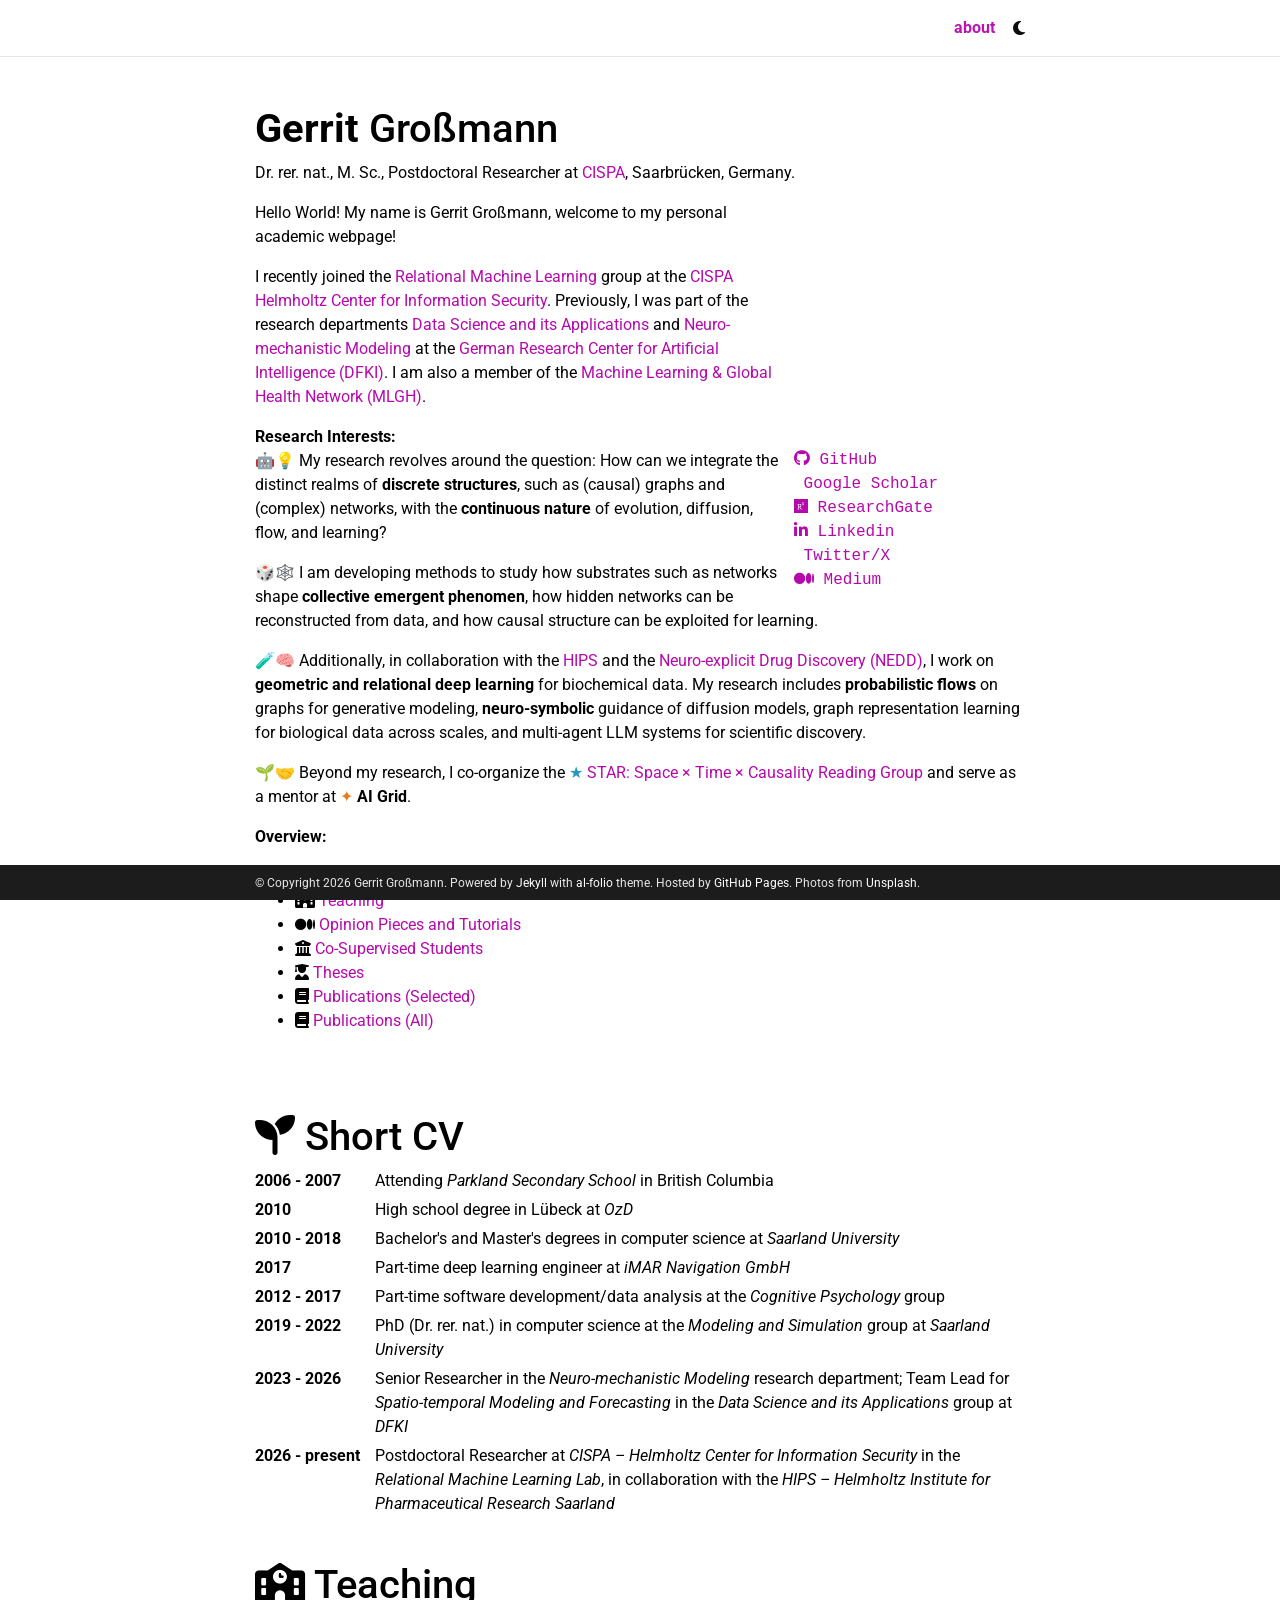
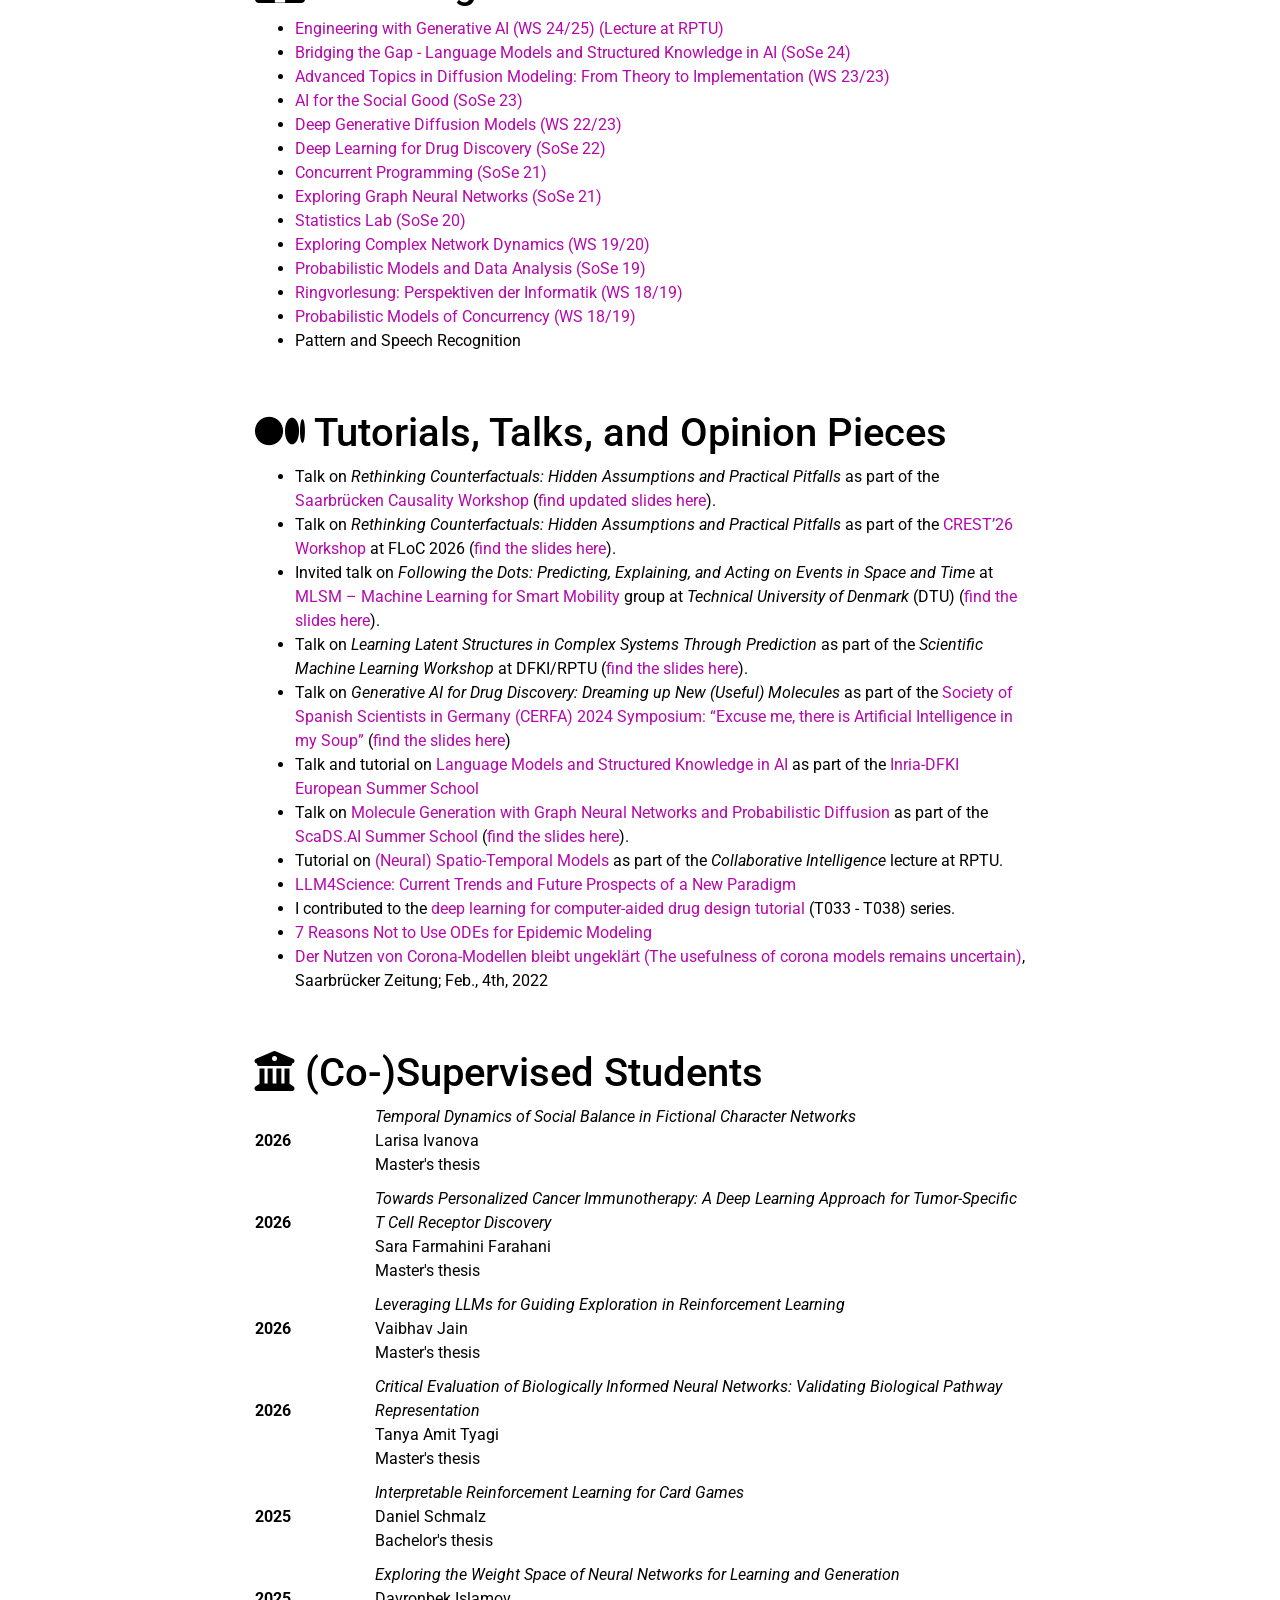
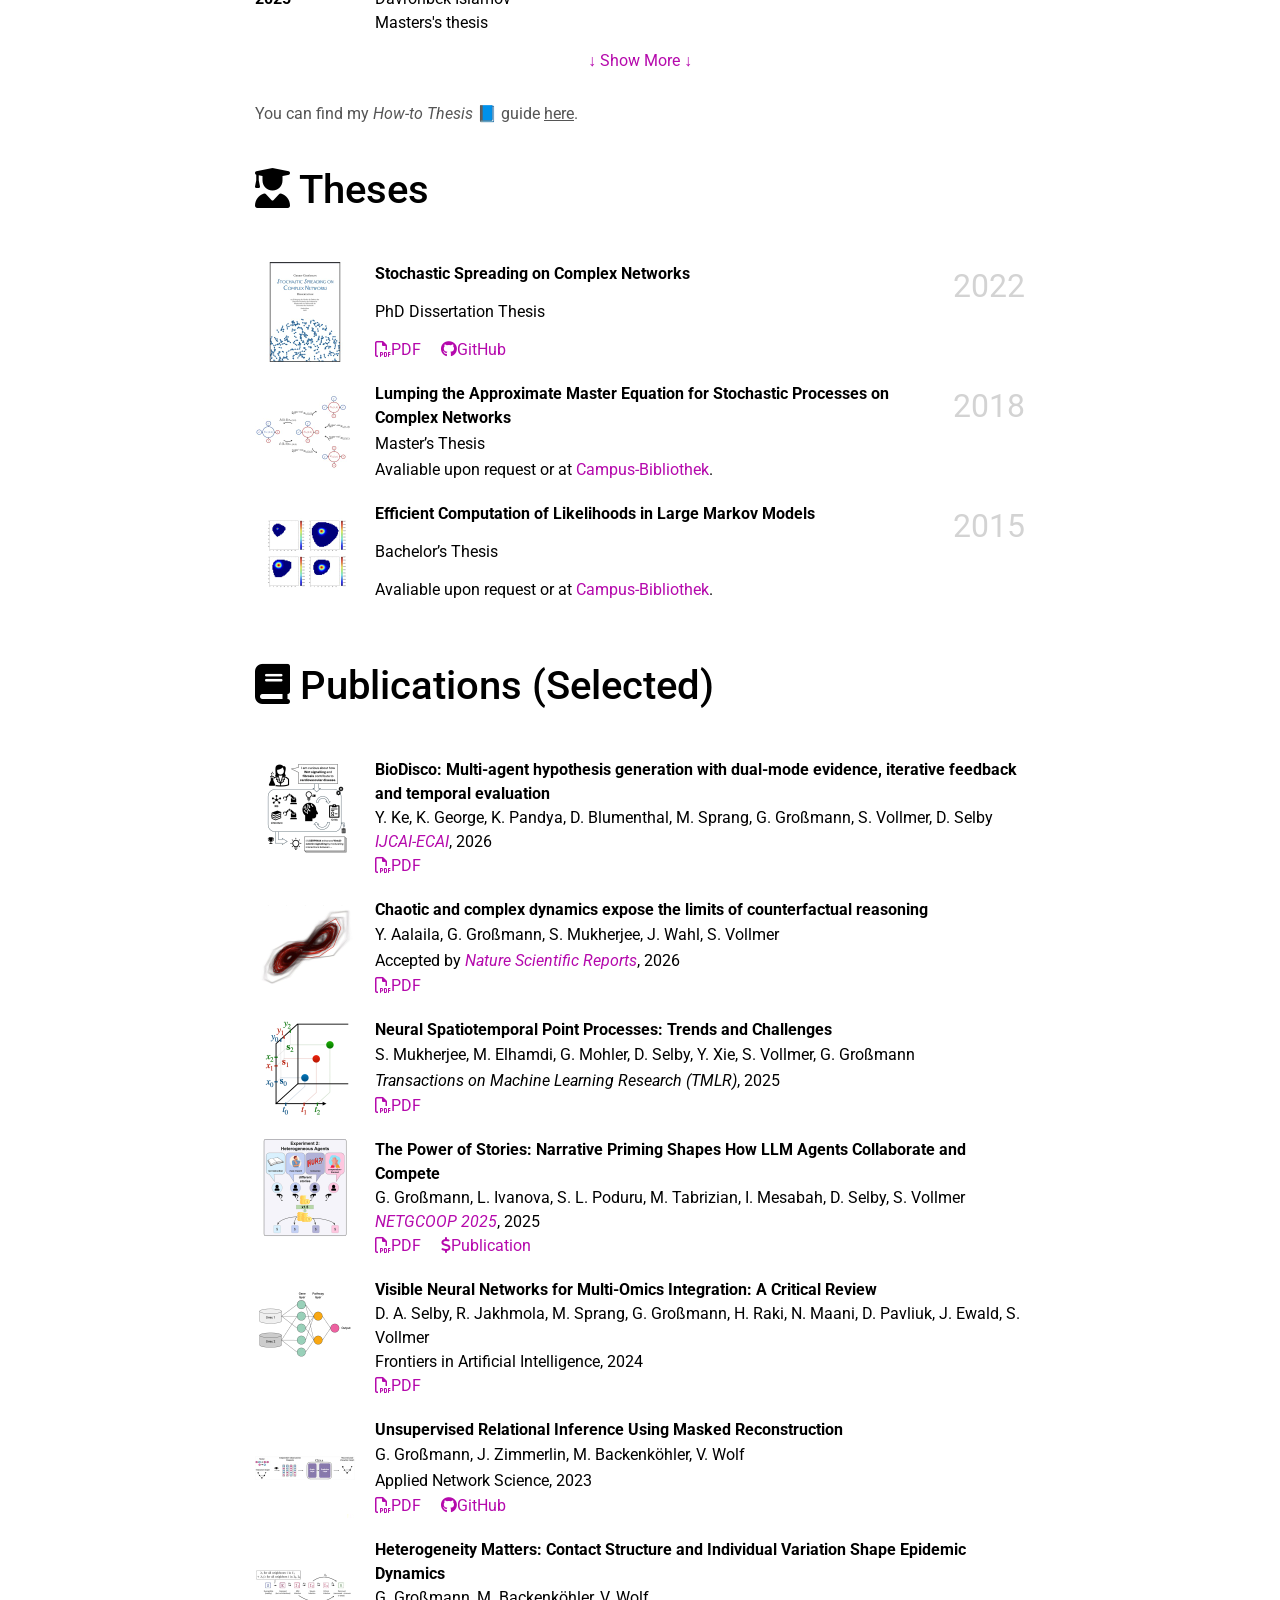
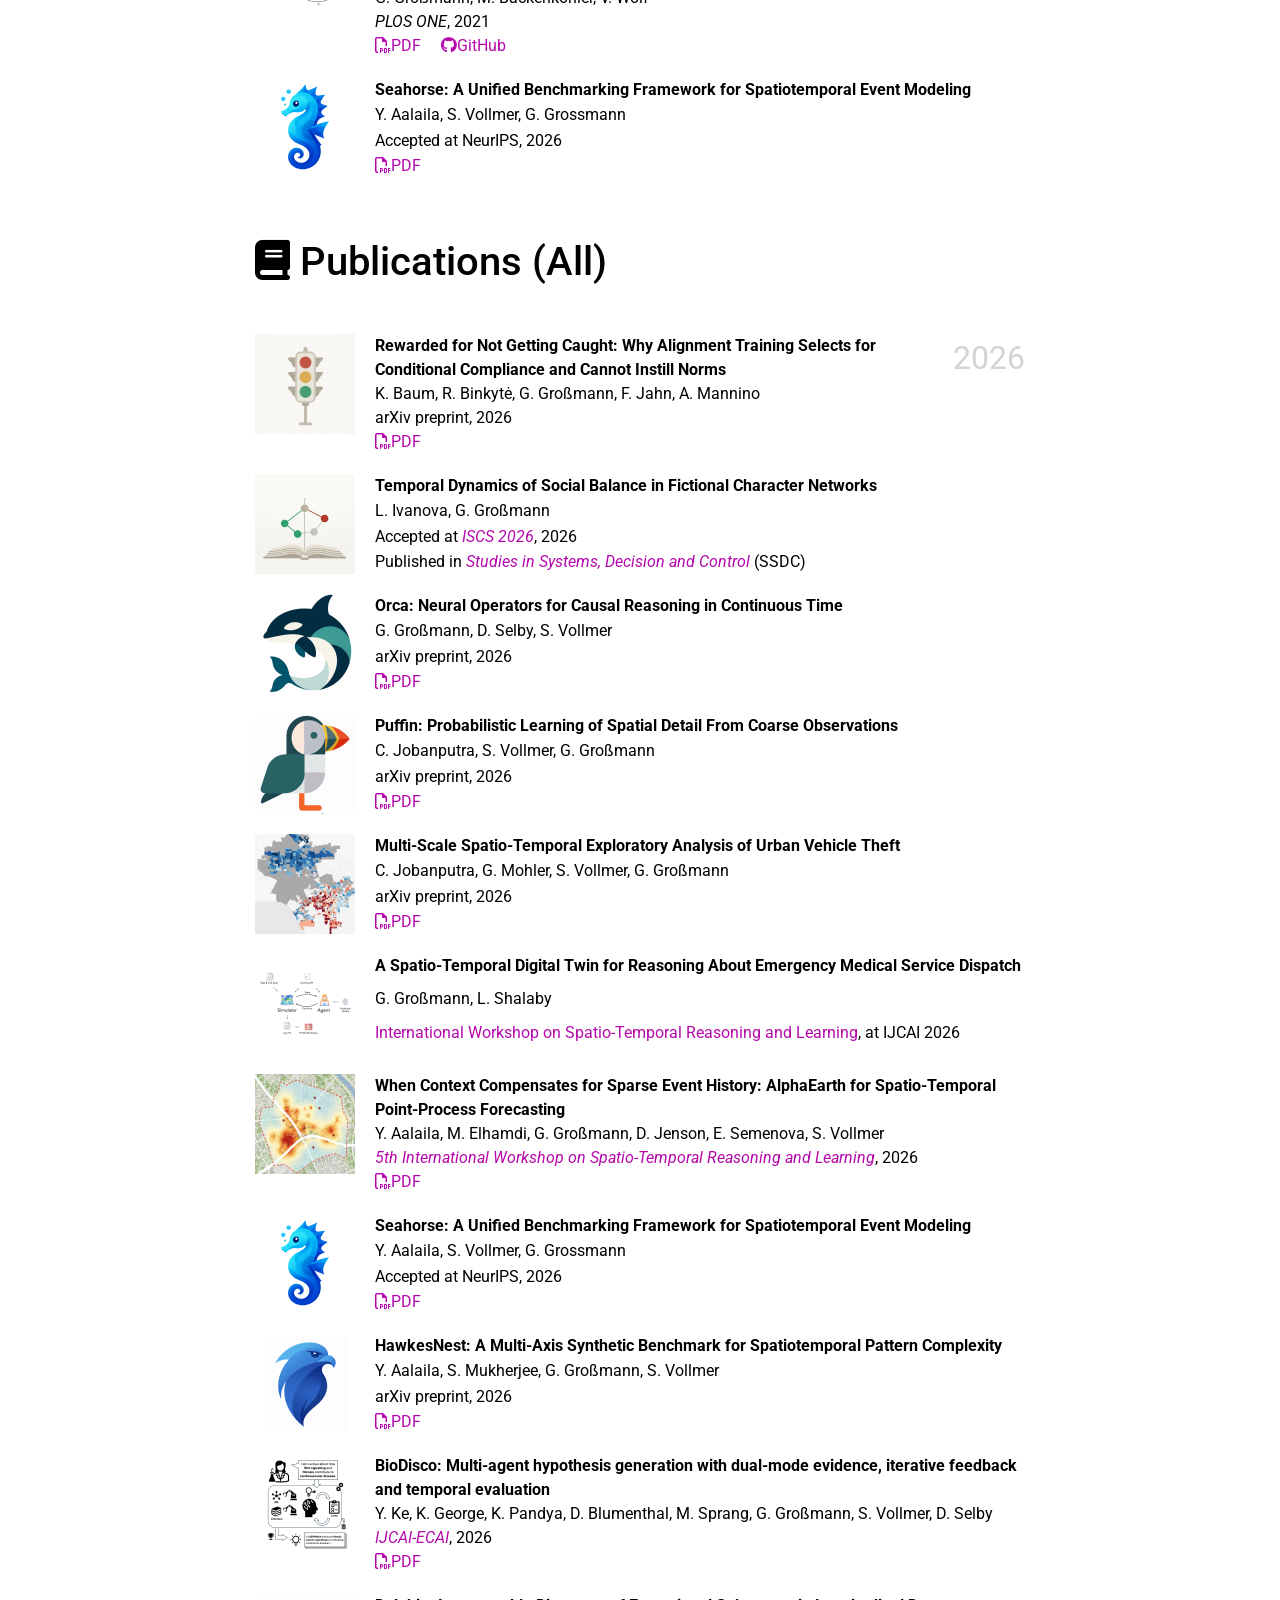
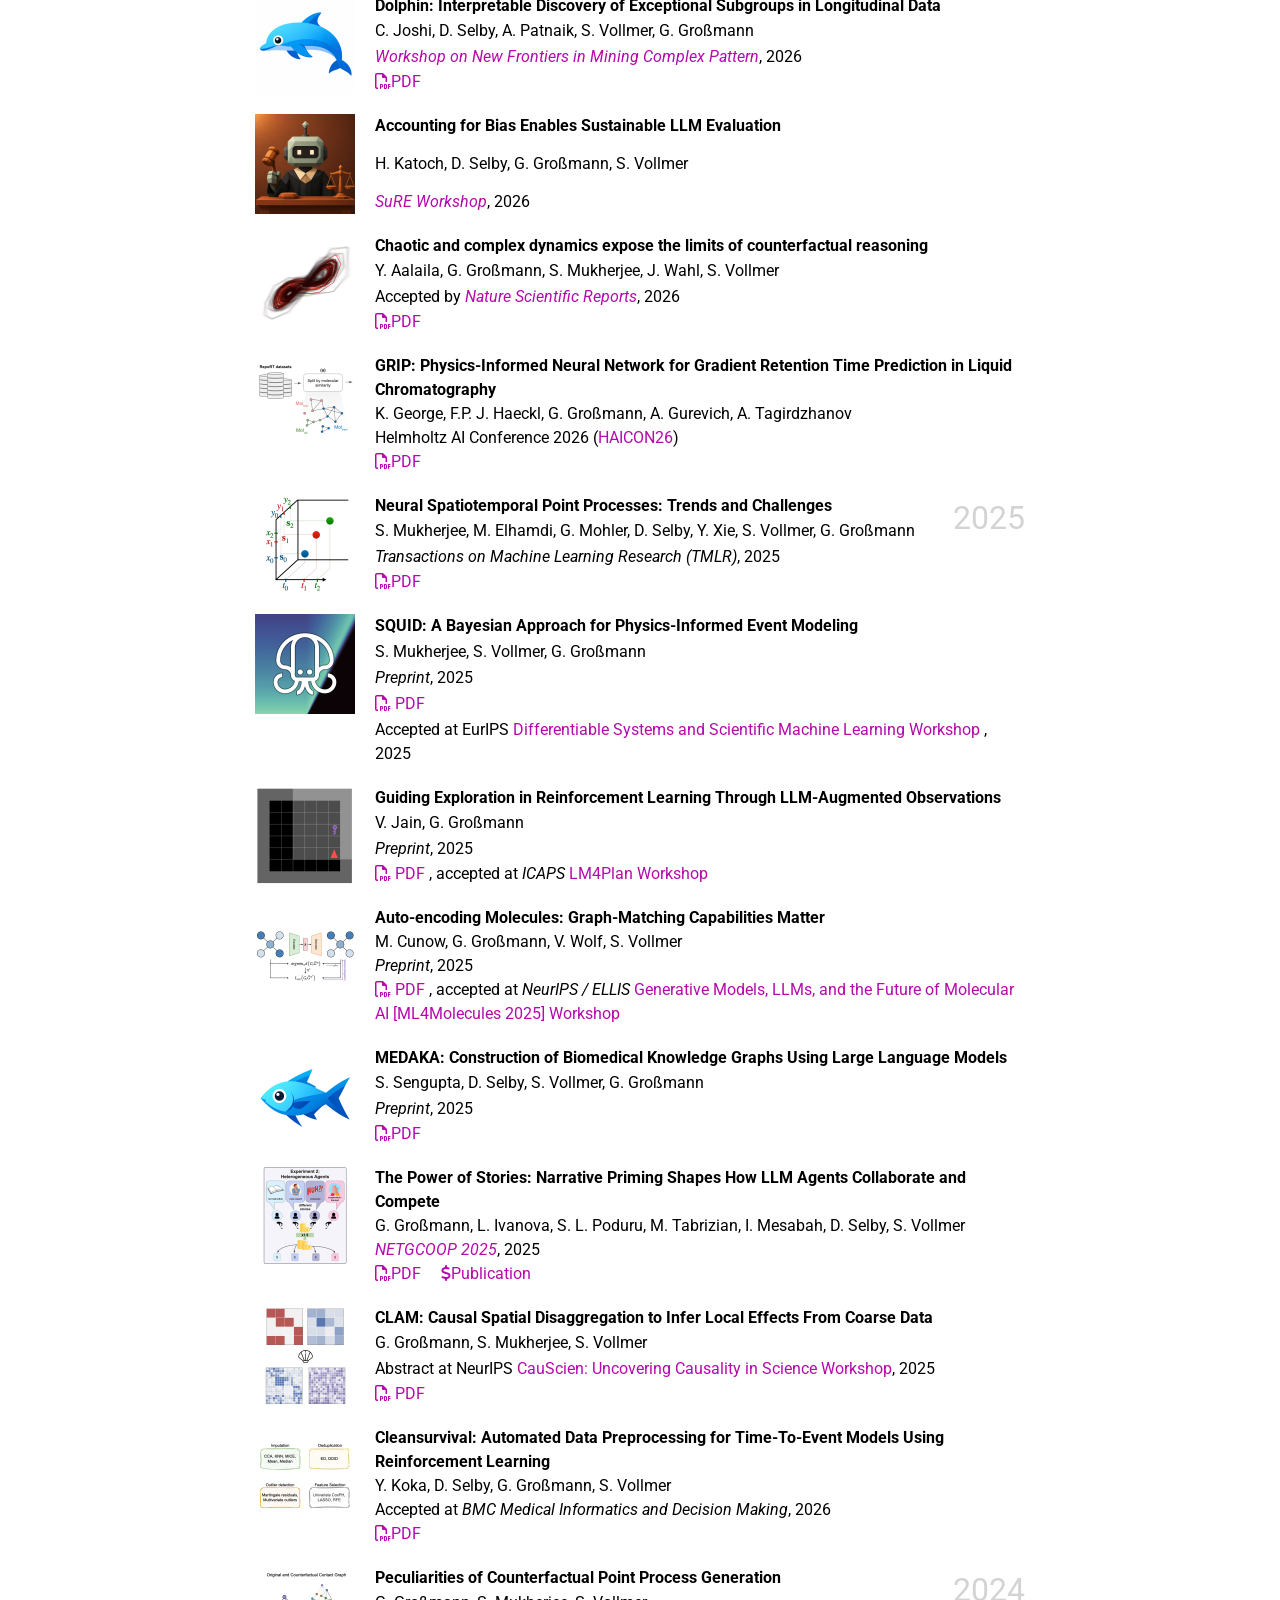
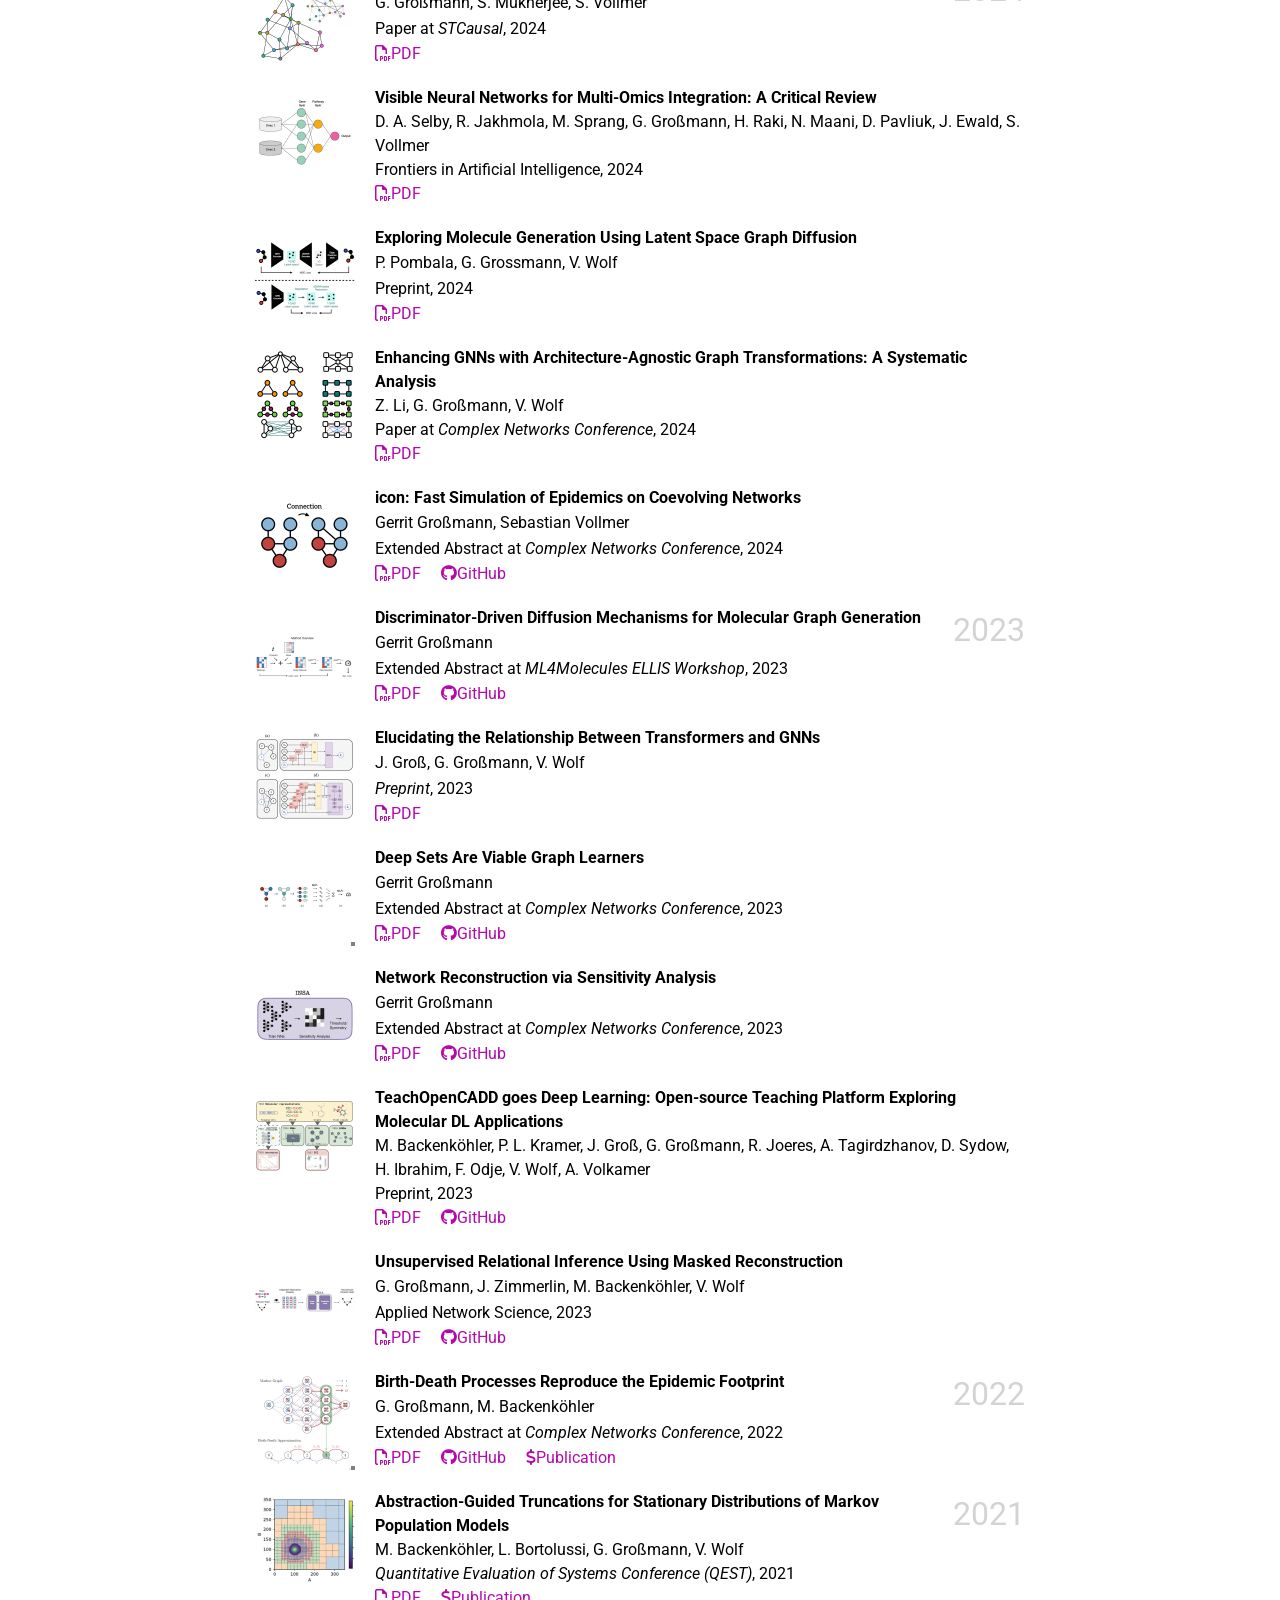
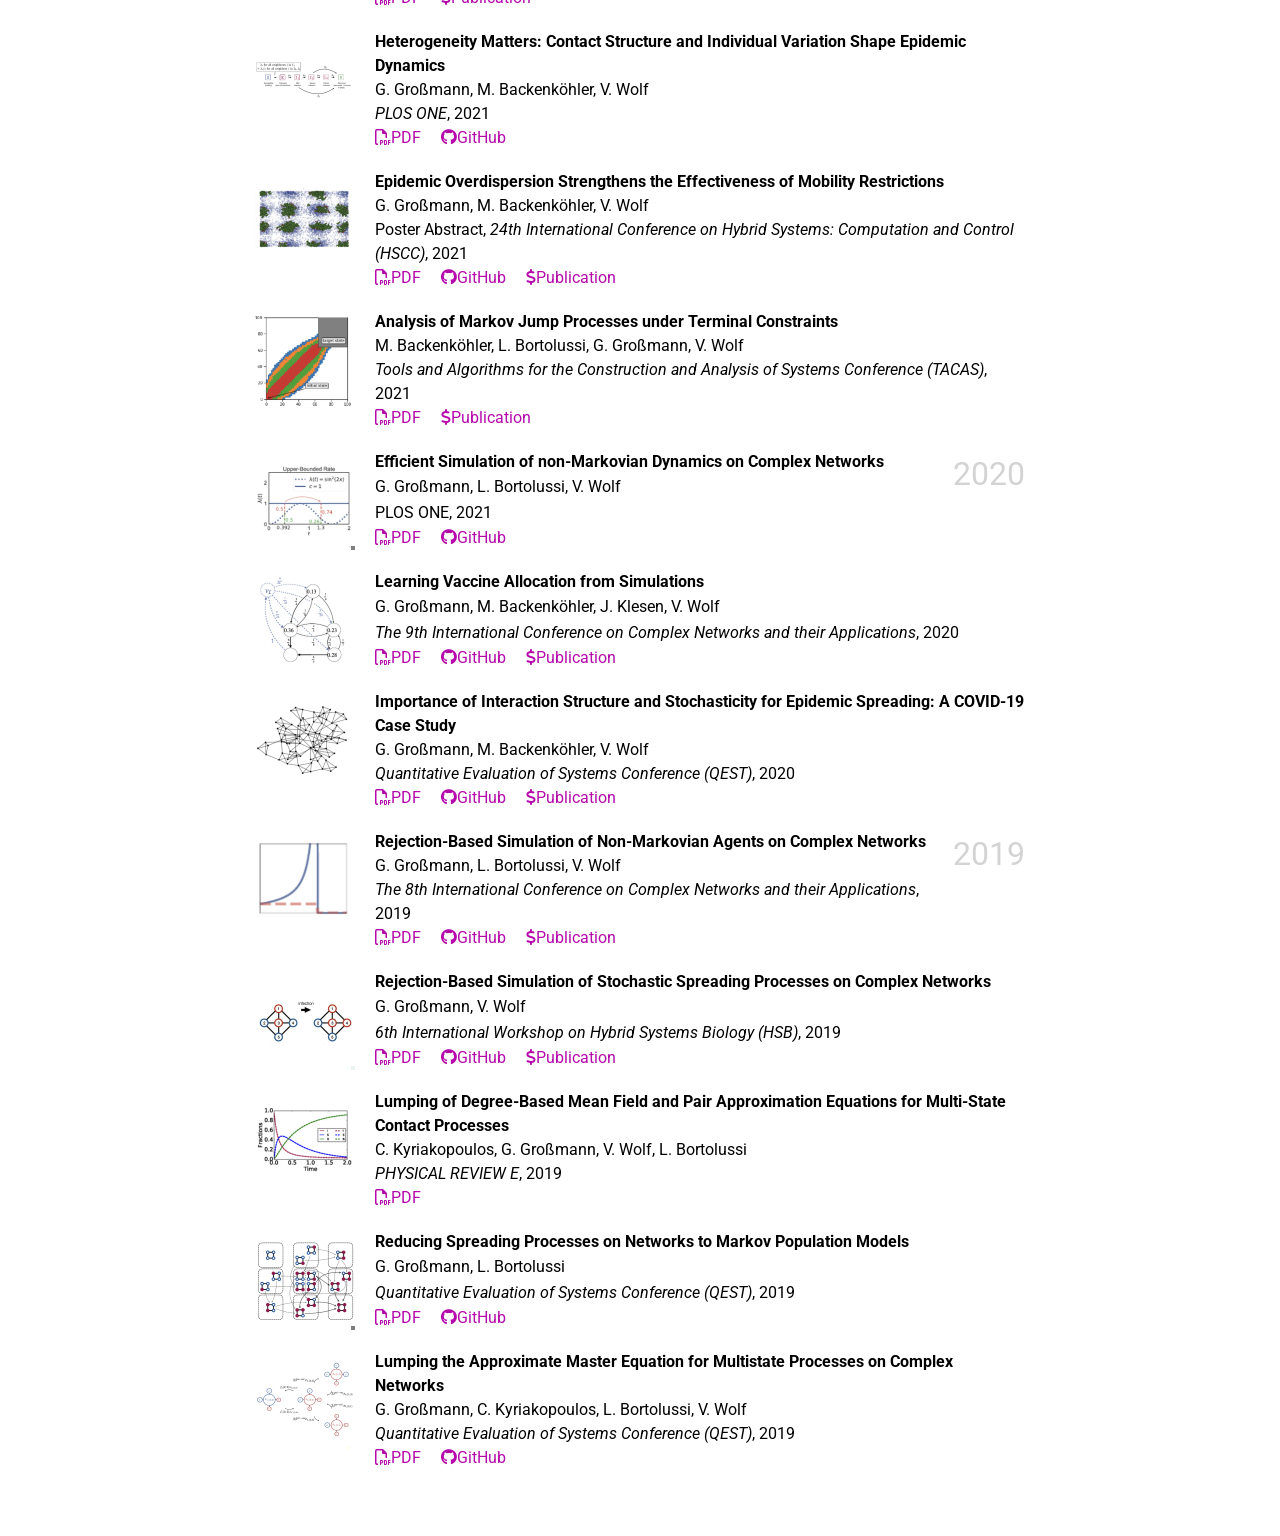
==== commit bce89b7f: "Deploying to gh-pages from @ gerritgr/gerritgr.github.io@21282d41e6fd3e449fb2b31b681013c81a9a95c7 🚀" ====
--- a/index.html
+++ b/index.html
@@ -1 +1 @@
-<!DOCTYPE html> <html lang="en"> <head> <meta http-equiv="Content-Type" content="text/html; charset=UTF-8"> <meta charset="utf-8"> <meta name="viewport" content="width=device-width, initial-scale=1, shrink-to-fit=no"> <meta http-equiv="X-UA-Compatible" content="IE=edge"> <title>Gerrit Großmann</title> <meta name="author" content="Gerrit Großmann"> <meta name="description" content="A simple, whitespace theme for academics. Based on [*folio](https://github.com/bogoli/-folio) design. "> <meta name="keywords" content="jekyll, jekyll-theme, academic-website, portfolio-website"> <link rel="stylesheet" href="/assets/css/bootstrap.min.css?a4b3f509e79c54a512b890d73235ef04"> <link rel="stylesheet" href="https://cdn.jsdelivr.net/npm/mdbootstrap@4.20.0/css/mdb.min.css" integrity="sha256-jpjYvU3G3N6nrrBwXJoVEYI/0zw8htfFnhT9ljN3JJw=" crossorigin="anonymous"> <link defer rel="stylesheet" href="https://unpkg.com/bootstrap-table@1.22.1/dist/bootstrap-table.min.css"> <link rel="stylesheet" href="/assets/css/academicons.min.css?f0b7046b84e425c55f3463ac249818f5"> <link rel="stylesheet" type="text/css" href="https://fonts.googleapis.com/css?family=Roboto:300,400,500,700|Roboto+Slab:100,300,400,500,700|Material+Icons"> <link rel="stylesheet" href="/assets/css/jekyll-pygments-themes-github.css?19f3075a2d19613090fe9e16b564e1fe" media="" id="highlight_theme_light"> <link rel="shortcut icon" href="data:image/svg+xml,&lt;svg%20xmlns=%22http://www.w3.org/2000/svg%22%20viewBox=%220%200%20100%20100%22&gt;&lt;text%20y=%22.9em%22%20font-size=%2290%22&gt;%E2%9A%9B%EF%B8%8F&lt;/text&gt;&lt;/svg&gt;"> <link rel="stylesheet" href="/assets/css/main.css?d41d8cd98f00b204e9800998ecf8427e"> <link rel="canonical" href="https://gerritgr.github.io/"> <link rel="stylesheet" href="/assets/css/jekyll-pygments-themes-native.css?e74e74bf055e5729d44a7d031a5ca6a5" media="none" id="highlight_theme_dark"> <script src="/assets/js/theme.js?96d6b3e1c3604aca8b6134c7afdd5db6"></script> <script src="/assets/js/dark_mode.js?9b17307bb950ffa2e34be0227f53558f"></script> </head> <body class="fixed-top-nav "> <header> <nav id="navbar" class="navbar navbar-light navbar-expand-sm fixed-top"> <div class="container"> <button class="navbar-toggler collapsed ml-auto" type="button" data-toggle="collapse" data-target="#navbarNav" aria-controls="navbarNav" aria-expanded="false" aria-label="Toggle navigation"> <span class="sr-only">Toggle navigation</span> <span class="icon-bar top-bar"></span> <span class="icon-bar middle-bar"></span> <span class="icon-bar bottom-bar"></span> </button> <div class="collapse navbar-collapse text-right" id="navbarNav"> <ul class="navbar-nav ml-auto flex-nowrap"> <li class="nav-item active"> <a class="nav-link" href="/">about<span class="sr-only">(current)</span></a> </li> <li class="toggle-container"> <button id="light-toggle" title="Change theme"> <i class="fas fa-moon"></i> <i class="fas fa-sun"></i> </button> </li> </ul> </div> </div> </nav> <progress id="progress" value="0"> <div class="progress-container"> <span class="progress-bar"></span> </div> </progress> </header> <div class="container mt-5"> <div class="post"> <header class="post-header"> <h1 class="post-title"> <span class="font-weight-bold">Gerrit</span> Großmann </h1> <p class="desc">Dr. rer. nat., M. Sc., Postdoctoral Researcher at <a href="https://cispa.de/" rel="external nofollow noopener" target="_blank">CISPA</a>, Saarbrücken, Germany.</p> </header> <article> <div class="profile float-right"> <figure> <picture> <source class="responsive-img-srcset" media="(max-width: 480px)" srcset="/assets/img/prof_pic-480.webp"></source> <source class="responsive-img-srcset" media="(max-width: 800px)" srcset="/assets/img/prof_pic-800.webp"></source> <source class="responsive-img-srcset" media="(max-width: 1400px)" srcset="/assets/img/prof_pic-1400.webp"></source> <img src="/assets/img/prof_pic.jpg?9fc8738436fbd028ddac311516c3aae4" class="img-fluid z-depth-1 rounded" width="auto" height="auto" alt="prof_pic.jpg" onerror="this.onerror=null; $('.responsive-img-srcset').remove();"> </picture> </figure> <div class="more-info"> <p><a href="https://github.com/gerritgr" rel="external nofollow noopener" target="_blank"><i class="fab fa-github"></i> GitHub</a></p> <br> <p><a href="https://scholar.google.de/citations?user=e27EmFsAAAAJ&amp;hl=de" rel="external nofollow noopener" target="_blank"><i class="fa-brands fa-google-scholar"></i> Google Scholar</a></p> <br> <p><a href="https://www.researchgate.net/profile/Gerrit-Grossmann" rel="external nofollow noopener" target="_blank"><i class="fa-brands fa-researchgate"></i> ResearchGate</a></p> <br> <p><a href="https://www.linkedin.com/in/gerrit-gro%C3%9Fmann/" rel="external nofollow noopener" target="_blank"><i class="fa-brands fa-linkedin-in"></i> Linkedin</a></p> <br> <p><a href="https://twitter.com/GroGerrit" rel="external nofollow noopener" target="_blank"><i class="fa-brands fa-x-twitter"></i> Twitter/X</a></p> <br> <p><a href="https://medium.com/@gerritgr" rel="external nofollow noopener" target="_blank"><i class="fa-brands fa-medium"></i> Medium</a></p> </div> </div> <div class="clearfix"> <script src="https://kit.fontawesome.com/568534ed70.js" crossorigin="anonymous"></script> <p>Hello World! My name is Gerrit Großmann, welcome to my personal academic webpage!</p> <p>I recently joined the <a href="https://relationalml.github.io/" rel="external nofollow noopener" target="_blank">Relational Machine Learning</a> group at the <a href="https://cispa.de/" rel="external nofollow noopener" target="_blank">CISPA Helmholtz Center for Information Security</a>. Previously, I was part of the research departments <a href="https://dsa.dfki.de" rel="external nofollow noopener" target="_blank">Data Science and its Applications</a> and <a href="https://www.dfki.de/nmm" rel="external nofollow noopener" target="_blank">Neuro-mechanistic Modeling</a> at the <a href="https://www.dfki.de/web" rel="external nofollow noopener" target="_blank">German Research Center for Artificial Intelligence (DFKI)</a>. I am also a member of the <a href="https://mlgh.net/" rel="external nofollow noopener" target="_blank">Machine Learning &amp; Global Health Network (MLGH)</a>.</p> <p><strong>Research Interests:</strong> <br> 🤖💡 My research revolves around the question: How can we integrate the distinct realms of <strong>discrete structures</strong>, such as (causal) graphs and (complex) networks, with the <strong>continuous nature</strong> of evolution, diffusion, flow, and learning?</p> <p>🎲🕸️ I am developing methods to study how substrates such as networks shape <strong>collective emergent phenomen</strong>, how hidden networks can be reconstructed from data, and how causal structure can be exploited for learning.</p> <p>🧪🧠 Additionally, in collaboration with the <a href="https://www.helmholtz-hips.de/en/" rel="external nofollow noopener" target="_blank">HIPS</a> and the <a href="https://nextaid.cs.uni-saarland.de/" rel="external nofollow noopener" target="_blank">Neuro-explicit Drug Discovery (NEDD)</a>, I work on <strong>geometric and relational deep learning</strong> for biochemical data. My research includes <strong>probabilistic flows</strong> on graphs for generative modeling, <strong>neuro-symbolic</strong> guidance of diffusion models, graph representation learning for biological data across scales, and multi-agent LLM systems for scientific discovery.</p> <p>🌱🤝 Beyond my research, I co-organize the <span style="color:#2798ba;">★</span> <a href="https://spacetimecausality.github.io/" rel="external nofollow noopener" target="_blank">STAR: Space × Time × Causality Reading Group</a> and serve as a mentor at <span style="color:#e67e22;">✦</span> <a href="https://ai-grid.org" target="_blank" rel="noopener"><strong>AI Grid</strong></a>.</p> <p><strong>Overview:</strong></p> <ul> <li> <i class="fa-solid fa-seedling"></i> <a href="#short-cv">Short CV</a> </li> <li> <i class="fa-solid fa-school"></i> <a href="#teaching">Teaching</a> </li> <li> <i class="fa-brands fa-medium"></i> <a href="#blog">Opinion Pieces and Tutorials</a> </li> <li> <i class="fa-solid fa-building-columns"></i> <a href="#students">Co-Supervised Students</a> </li> <li> <i class="fa-solid fa-user-graduate"></i> <a href="#theses">Theses</a> </li> <li> <i class="fa-solid fa-book"></i> <a href="#publications-selected">Publications (Selected)</a> </li> <li> <i class="fa-solid fa-book"></i> <a href="#publications-all">Publications (All)</a> </li> </ul> <p><br> <a id="short-cv"></a> <br></p> <h1 id="-short-cv"> <i class="fa-solid fa-seedling"></i> Short CV</h1> <div style="display: flex; flex-direction: column;"> <div style="display: flex; margin-bottom: 5px;"> <div style="min-width: 120px; font-weight: bold;">2006 - 2007</div> <div>Attending <em>Parkland Secondary School</em> in British Columbia</div> </div> <div style="display: flex; margin-bottom: 5px;"> <div style="min-width: 120px; font-weight: bold;">2010 <span style="color: transparent;">- 0000</span> </div> <div>High school degree in Lübeck at <em>OzD</em> </div> </div> <div style="display: flex; margin-bottom: 5px;"> <div style="min-width: 120px; font-weight: bold;">2010 - 2018</div> <div>Bachelor's and Master's degrees in computer science at <em>Saarland University</em> </div> </div> <div style="display: flex; margin-bottom: 5px;"> <div style="min-width: 120px; font-weight: bold;">2017 <span style="color: transparent;">- 0000</span> </div> <div>Part-time deep learning engineer at <em>iMAR Navigation GmbH</em> </div> </div> <div style="display: flex; margin-bottom: 5px;"> <div style="min-width: 120px; font-weight: bold;">2012 - 2017</div> <div>Part-time software development/data analysis at the <em>Cognitive Psychology</em> group</div> </div> <div style="display: flex; margin-bottom: 5px;"> <div style="min-width: 120px; font-weight: bold;">2019 - 2022</div> <div>PhD (Dr. rer. nat.) in computer science at the <em>Modeling and Simulation</em> group at <em>Saarland University</em> </div> </div> <div style="display: flex; margin-bottom: 5px;"> <div style="min-width: 120px; font-weight: bold;">2023 - 2026</div> <div> Senior Researcher in the <em>Neuro-mechanistic Modeling</em> research department; Team Lead for <em>Spatio-temporal Modeling and Forecasting</em> in the <em>Data Science and its Applications</em> group at <em>DFKI</em> </div> </div> <div style="display: flex; margin-bottom: 5px;"> <div style="min-width: 120px; font-weight: bold;">2026 - present</div> <div> Postdoctoral Researcher at <em>CISPA – Helmholtz Center for Information Security</em> in the <em>Relational Machine Learning Lab</em>, in collaboration with the <em>HIPS – Helmholtz Institute for Pharmaceutical Research Saarland</em> </div> </div> </div> <p><a id="teaching"></a> <br></p> <h1 id="-teaching"> <i class="fa-solid fa-school"></i> Teaching</h1> <ul> <li><a href="https://olat.vcrp.de/dmz/" rel="external nofollow noopener" target="_blank">Engineering with Generative AI (WS 24/25) (Lecture at RPTU)</a></li> <li><a href="https://mosi.uni-saarland.de/lectures/24_1_bridging_the_gap/" rel="external nofollow noopener" target="_blank">Bridging the Gap - Language Models and Structured Knowledge in AI (SoSe 24)</a></li> <li><a href="https://mosi.uni-saarland.de/lectures/23_2_deep_diffusion/" rel="external nofollow noopener" target="_blank">Advanced Topics in Diffusion Modeling: From Theory to Implementation (WS 23/23)</a></li> <li><a href="https://mosi.uni-saarland.de/lectures/23_1_ai_for_the_social_good" rel="external nofollow noopener" target="_blank">AI for the Social Good (SoSe 23)</a></li> <li><a href="https://mosi.uni-saarland.de/lectures/22_2_deep_diffusion" rel="external nofollow noopener" target="_blank">Deep Generative Diffusion Models (WS 22/23)</a></li> <li><a href="https://mosi.uni-saarland.de/lectures/22_1_deep_learning_for_drug_discovery" rel="external nofollow noopener" target="_blank">Deep Learning for Drug Discovery (SoSe 22)</a></li> <li><a href="https://mcms.cs.uni-saarland.de/np21/" rel="external nofollow noopener" target="_blank">Concurrent Programming (SoSe 21)</a></li> <li><a href="https://mosi.uni-saarland.de/lectures/21_1_exploring_graphneuralnetworks" rel="external nofollow noopener" target="_blank">Exploring Graph Neural Networks (SoSe 21)</a></li> <li><a href="https://mosi.uni-saarland.de/lectures/20_1_statlab" rel="external nofollow noopener" target="_blank">Statistics Lab (SoSe 20)</a></li> <li><a href="https://mosi.uni-saarland.de/lectures/19_2_complex_networks" rel="external nofollow noopener" target="_blank">Exploring Complex Network Dynamics (WS 19/20)</a></li> <li><a href="https://mosi.uni-saarland.de/lectures/19_1_prob_mod" rel="external nofollow noopener" target="_blank">Probabilistic Models and Data Analysis (SoSe 19)</a></li> <li><a href="https://mosi.uni-saarland.de/lectures/18_2_perspektiven" rel="external nofollow noopener" target="_blank">Ringvorlesung: Perspektiven der Informatik (WS 18/19)</a></li> <li><a href="https://dcms.cs.uni-saarland.de/conca_1819/" rel="external nofollow noopener" target="_blank">Probabilistic Models of Concurrency (WS 18/19)</a></li> <li>Pattern and Speech Recognition</li> </ul> <p><a id="blog"></a> <a id="cerfa"></a> <br></p> <h1 id="-tutorials-talks-and-opinion-pieces"> <i class="fa-brands fa-medium"></i> Tutorials, Talks, and Opinion Pieces</h1> <ul> <li>Talk on <em>Rethinking Counterfactuals: Hidden Assumptions and Practical Pitfalls</em> as part of the <a href="https://sites.google.com/view/saarbrueckencausalityworkshop" rel="external nofollow noopener" target="_blank">Saarbrücken Causality Workshop</a> (<a href="https://github.com/gerritgr/SB_causality_talk" rel="external nofollow noopener" target="_blank">find updated slides here</a>).</li> <li>Talk on <em>Rethinking Counterfactuals: Hidden Assumptions and Practical Pitfalls</em> as part of the <a href="https://sites.google.com/view/crest26" rel="external nofollow noopener" target="_blank">CREST’26 Workshop</a> at FLoC 2026 (<a href="https://github.com/gerritgr/crest_2026" rel="external nofollow noopener" target="_blank">find the slides here</a>).</li> <li>Invited talk on <em>Following the Dots: Predicting, Explaining, and Acting on Events in Space and Time</em> at <a href="https://mlsm.man.dtu.dk/" rel="external nofollow noopener" target="_blank">MLSM – Machine Learning for Smart Mobility</a> group at <em>Technical University of Denmark</em> (DTU) (<a href="https://github.com/gerritgr/dtu_talk_2026" rel="external nofollow noopener" target="_blank">find the slides here</a>).</li> <li>Talk on <em>Learning Latent Structures in Complex Systems Through Prediction</em> as part of the <em>Scientific Machine Learning Workshop</em> at DFKI/RPTU (<a href="http://github.com/gerritgr/sciml2026" rel="external nofollow noopener" target="_blank">find the slides here</a>).</li> <li>Talk on <em>Generative AI for Drug Discovery: Dreaming up New (Useful) Molecules</em> as part of the <a href="https://cerfa.de/blog/2024/09/06/symposium-2024-excuse-me-there-is-artificial-intelligence-in-my-soup/" rel="external nofollow noopener" target="_blank">Society of Spanish Scientists in Germany (CERFA) 2024 Symposium: “Excuse me, there is Artificial Intelligence in my Soup”</a> (<a href="https://github.com/gerritgr/cerfa_talk" rel="external nofollow noopener" target="_blank">find the slides here</a>)</li> <li>Talk and tutorial on <a href="https://github.com/gerritgr/LLMSummerSchool" rel="external nofollow noopener" target="_blank">Language Models and Structured Knowledge in AI</a> as part of the <a href="https://idessai.eu/venue-2024/" rel="external nofollow noopener" target="_blank">Inria-DFKI European Summer School</a> </li> <li>Talk on <a href="https://scads.ai/education/summer-schools/summer-school-2024/dr-gerrit-grossmann/" rel="external nofollow noopener" target="_blank">Molecule Generation with Graph Neural Networks and Probabilistic Diffusion</a> as part of the <a href="https://scads.ai/education/summer-schools/summer-school-2024/" rel="external nofollow noopener" target="_blank">ScaDS.AI Summer School</a> (<a href="https://github.com/gerritgr/diffusion_gnn_tutorial" rel="external nofollow noopener" target="_blank">find the slides here</a>).</li> <li>Tutorial on <a href="https://github.com/gerritgr/spatio-temporal-lecture" rel="external nofollow noopener" target="_blank">(Neural) Spatio-Temporal Models</a> as part of the <em>Collaborative Intelligence</em> lecture at RPTU.</li> <li><a href="https://medium.com/@gerritgr/llm4science-current-trends-and-future-prospects-of-a-new-paradigm-e6b53c61df74" rel="external nofollow noopener" target="_blank">LLM4Science: Current Trends and Future Prospects of a New Paradigm</a></li> <li>I contributed to the <a href="https://github.com/volkamerlab/teachopencadd/tree/master" rel="external nofollow noopener" target="_blank">deep learning for computer-aided drug design tutorial</a> (T033 - T038) series.</li> <li><a href="https://gerritgr.medium.com/7-reasons-not-to-use-odes-for-epidemic-modeling-bf451037a97f" rel="external nofollow noopener" target="_blank">7 Reasons Not to Use ODEs for Epidemic Modeling</a></li> <li> <a href="https://www.pressreader.com/germany/saarbruecker-zeitung/20220204/281883006743772" rel="external nofollow noopener" target="_blank">Der Nutzen von Corona-Modellen bleibt ungeklärt (The usefulness of corona models remains uncertain)</a>, Saarbrücker Zeitung; Feb., 4th, 2022</li> </ul> <p><a id="students"></a> <br></p> <h1 id="-co-supervised-students"> <i class="fa-solid fa-building-columns"></i> (Co-)Supervised Students</h1> <div id="students-list"> <div style="display: flex; margin-bottom: 10px;"> <div style="min-width: 120px; font-weight: bold; align-items: center;"> <br>2026</div> <div> <em>Temporal Dynamics of Social Balance in Fictional Character Networks</em><br>Larisa Ivanova<br>Master's thesis</div> </div> <div style="display: flex; margin-bottom: 10px;"> <div style="min-width: 120px; font-weight: bold; align-items: center;"> <br>2026</div> <div> <em>Towards Personalized Cancer Immunotherapy: A Deep Learning Approach for Tumor-Specific T Cell Receptor Discovery</em><br>Sara Farmahini Farahani<br>Master's thesis</div> </div> <div style="display: flex; margin-bottom: 10px;"> <div style="min-width: 120px; font-weight: bold; align-items: center;"> <br>2026</div> <div> <em>Leveraging LLMs for Guiding Exploration in Reinforcement Learning</em><br>Vaibhav Jain<br>Master's thesis</div> </div> <div style="display: flex; margin-bottom: 10px;"> <div style="min-width: 120px; font-weight: bold; align-items: center;"> <br>2026</div> <div> <em>Critical Evaluation of Biologically Informed Neural Networks: Validating Biological Pathway Representation</em><br>Tanya Amit Tyagi<br>Master's thesis</div> </div> <div style="display: flex; margin-bottom: 10px;"> <div style="min-width: 120px; font-weight: bold; align-items: center;"> <br>2025</div> <div> <em>Interpretable Reinforcement Learning for Card Games</em><br>Daniel Schmalz<br>Bachelor's thesis</div> </div> <div style="display: flex; margin-bottom: 10px;"> <div style="min-width: 120px; font-weight: bold; align-items: center;"> <br>2025</div> <div> <em>Exploring the Weight Space of Neural Networks for Learning and Generation</em><br>Davronbek Islamov<br>Masters's thesis</div> </div> <div style="display: flex; margin-bottom: 10px;"> <div style="min-width: 120px; font-weight: bold; align-items: center;"> <br>2025</div> <div> <em>Enhancing GNNs with Architecture-Agnostic Graph Transformations: A Systematic Analysis</em><br>Zhifei Li<br>Masters's thesis</div> </div> <div style="display: flex; margin-bottom: 10px;"> <div style="min-width: 120px; font-weight: bold; align-items: center;"> <br>2025</div> <div> <em>Discrete Optimization for the Calibration of Metabolic Networks</em><br>Philipp Radder<br>Bachelor's thesis</div> </div> <div style="display: flex; margin-bottom: 10px;"> <div style="min-width: 120px; font-weight: bold; align-items: center;"> <br>2024</div> <div> <em>Molecule Generation Using Latent Space Graph Diffusion</em><br>Prashanth Pombala<br>Master's thesis</div> </div> <div style="display: flex; margin-bottom: 10px;"> <div style="min-width: 120px; font-weight: bold; align-items: center;"> <br>2024</div> <div> <em>Causal Spatio-Temporal Analysis of Event Data</em><br>Anishka Singh<br>Bachelor's thesis</div> </div> <div style="display: flex; margin-bottom: 10px;"> <div style="min-width: 120px; font-weight: bold; align-items: center;"> <br>2024</div> <div> <em>Domain Generelization for Causal Learning in Spatio-Temporal Point Processes</em><br>Diya Narayanan<br>Bachelor's thesis</div> </div> <div style="display: flex; margin-bottom: 10px;"> <div style="min-width: 120px; font-weight: bold; align-items: center;"> <br>2024</div> <div> <em>Efficient Numerical Methods for Simulating Epidemic Spreading on Adaptive Networks</em><br>Désirée Wiltzius<br>Bachelor's thesis</div> </div> <div style="display: flex; margin-bottom: 10px;"> <div style="min-width: 120px; font-weight: bold; align-items: center;"> <br>2024</div> <div> <em>Simulation and Inference of Point Processes</em><br>Yehia Farghaly<br>Bachelor's thesis</div> </div> <div style="display: flex; margin-bottom: 10px;"> <div style="min-width: 120px; font-weight: bold; align-items: center;"> <br>2024</div> <div> <em>Computer-Aided Molecule Generation Using Optimal Transport and Variational Autoencoders</em><br>Magnus Cunow<br>Bachelor's thesis</div> </div> <div style="display: flex; margin-bottom: 10px;"> <div style="min-width: 120px; font-weight: bold; align-items: center;"> <br>2024</div> <div> <em>Small Molecule Generation and Optimization: A GNN-VAE Appraoch</em><br>Nesara Belakere Lingarajaiah<br>Master's thesis</div> </div> <div style="display: flex; margin-bottom: 10px;"> <div style="min-width: 120px; font-weight: bold; align-items: center;"> <br>2023</div> <div> <em>Learning the Function of Neural Networks in Deep Weight Spaces</em><br>Janine Lohse<br>Research Immersion Lab </div> </div> <div style="display: flex; margin-bottom: 10px;"> <div style="min-width: 120px; font-weight: bold; align-items: center;"> <br>2023</div> <div> <em>Network Reconstruction Using Deep Learning and Sensitivity Analysis</em><br>Joshgun Guliyev<br>Master's thesis</div> </div> <div style="display: flex; margin-bottom: 10px;"> <div style="min-width: 120px; font-weight: bold; align-items: center;"> <br>2022</div> <div> <em>Adapting the Approximate Master Equations for Realistic Epidemic and Network Dynamics</em><br>Yan Yan Lau<br>Bachelor's thesis</div> </div> <div style="display: flex; margin-bottom: 10px;"> <div style="min-width: 120px; font-weight: bold; align-items: center;"> <br>2021</div> <div> <em>Learning Dynamical Processes to Infer the Underlying Network Structure</em><br>Julian Zimmerlin<br>Bachelor's thesis</div> </div> <div style="display: flex; margin-bottom: 10px;"> <div style="min-width: 120px; font-weight: bold; align-items: center;"> <br>2020</div> <div> <em>Effects of Interventions on the COVID-19 Outbreak: A Network-based Approach</em><br>Lisa Heidmann<br>Bachelor's thesis</div> </div> <div style="display: flex; margin-bottom: 10px;"> <div style="min-width: 120px; font-weight: bold; align-items: center;"> <br>2020</div> <div> <em>Learning Vaccine Allocation Strategies to Control Epidemic Outbreaks on Networks</em><br>Jonas Klesen<br> Research Immersion Lab</div> </div> </div> <div style="margin-top: 20px; font-size: 16px; color: #555;"> You can find my <i>How-to Thesis</i> 📘 guide <a href="https://tinyurl.com/thesishowto" style="text-decoration: underline; color: inherit;" rel="external nofollow noopener" target="_blank">here</a>. </div> <style>#students-toggle{display:block;margin:.25rem auto 1.5rem;padding:.25rem 0;border:0;border-bottom:1px solid transparent;background:transparent;color:var(--global-theme-color,#2798ba);font:inherit;cursor:pointer}#students-toggle:hover,#students-toggle:focus-visible{border-bottom-color:currentColor}</style> <script>document.addEventListener("DOMContentLoaded",function(){function t(){n.slice(o).forEach(function(t){t.hidden=!r}),i.textContent=r?"\u2191 Show Less \u2191":"\u2193 Show More \u2193",i.setAttribute("aria-expanded",String(r))}const e=document.getElementById("students-list");if(!e)return;const n=Array.from(e.children).filter(function(t){return"DIV"===t.tagName}),o=6;if(n.length<=o)return;let r=!1;const i=document.createElement("button");i.id="students-toggle",i.type="button",i.setAttribute("aria-controls","students-list"),i.addEventListener("click",function(){r=!r,t()}),e.insertAdjacentElement("afterend",i),t()});</script> <p><a id="theses"></a> <br></p> <h1 id="-theses"> <i class="fa-solid fa-user-graduate"></i> Theses</h1> <p><br></p> <div style="max-width: 100%;"> <div style="display: flex; justify-content: space-between; align-items: stretch; margin-bottom: 20px;"> <div style="display: flex; align-items: stretch;"> <img src="assets/img/publication_preview/resized_dis.jpg" alt="Dis preview" style="width: 100px; height: 100px; margin-right: 20px;"> <div style="flex-grow: 1; display: flex; flex-direction: column; justify-content: space-between;"> <p style="margin: 0;"><strong>Stochastic Spreading on Complex Networks</strong></p> <p style="margin: 0;">PhD Dissertation Thesis</p> <p style="margin: 0;"><a href="https://github.com/gerritgr/phd/blob/7d378da3d423813706d3a2722dec933b831565a7/Dissertation.pdf" rel="external nofollow noopener" target="_blank"><i class="fa-regular fa-file-pdf"></i>PDF</a>     <a href="https://github.com/gerritgr/phd" rel="external nofollow noopener" target="_blank"><i class="fab fa-github"></i>GitHub</a> </p> </div> </div> <div style="color: lightgray; align-self: flex-start; margin-left: 10px; white-space: nowrap; font-size: 200%;">2022</div> </div> <div style="display: flex; justify-content: space-between; align-items: stretch; margin-bottom: 20px;"> <div style="display: flex; align-items: stretch;"> <img src="assets/img/publication_preview/resized_ma.jpg" alt="Thumbnail 2" style="width: 100px; height: 100px; margin-right: 20px;"> <div style="flex-grow: 1; display: flex; flex-direction: column; justify-content: space-between;"> <p style="margin: 0;"><strong>Lumping the Approximate Master Equation for Stochastic Processes on Complex Networks </strong></p> <p style="margin: 0;">Master’s Thesis</p> <p style="margin: 0;">Avaliable upon request or at <a href="https://primo.mpi-klsb.mpg.de/primo-explore/fulldisplay?docid=cim01_aleph000129929&amp;context=L&amp;vid=CIM_EXPLORE&amp;lang=en_US&amp;search_scope=default_scope&amp;adaptor=Local%20Search%20Engine&amp;tab=default_tab&amp;query=any,contains,Gerrit%20Gro%C3%9Fmann&amp;offset=0" rel="external nofollow noopener" target="_blank">Campus-Bibliothek</a>. </p> </div> </div> <div style="color: lightgray; align-self: flex-start; margin-left: 10px; white-space: nowrap; font-size: 200%;">2018</div> </div> <div style="display: flex; justify-content: space-between; align-items: stretch; margin-bottom: 20px;"> <div style="display: flex; align-items: stretch;"> <img src="assets/img/publication_preview/resized_ba.jpg" alt="Thumbnail 3" style="width: 100px; height: 100px; margin-right: 20px;"> <div style="flex-grow: 1; display: flex; flex-direction: column; justify-content: space-between;"> <p style="margin: 0;"><strong>Efficient Computation of Likelihoods in Large Markov Models</strong></p> <p style="margin: 0;">Bachelor’s Thesis</p> <p style="margin: 0;">Avaliable upon request or at <a href="https://primo.mpi-klsb.mpg.de/primo-explore/fulldisplay?docid=cim01_aleph000118977&amp;context=L&amp;vid=CIM_EXPLORE&amp;lang=en_US&amp;search_scope=default_scope&amp;adaptor=Local%20Search%20Engine&amp;tab=default_tab&amp;query=any,contains,Gerrit%20Gro%C3%9Fmann&amp;offset=0" rel="external nofollow noopener" target="_blank">Campus-Bibliothek</a>. </p> </div> </div> <div style="color: lightgray; align-self: flex-start; margin-left: 10px; white-space: nowrap; font-size: 200%;">2015</div> </div> </div> <p><a id="publications"></a> <a id="publications-selected"></a> <br></p> <h1 id="-publications-selected"> <i class="fa-solid fa-book"></i> Publications (Selected)</h1> <p><br></p> <div style="max-width: 100%;"> <div style="display: flex; justify-content: space-between; align-items: stretch; margin-bottom: 20px;"> <div style="display: flex; align-items: stretch;"> <img src="assets/img/biodisco.jpg" alt="medaka" style="width: 100px; height: 100px; margin-right: 20px;"> <div style="flex-grow: 1; display: flex; flex-direction: column; justify-content: space-between;"> <p style="margin: 0;"><strong>BioDisco: Multi-agent hypothesis generation with dual-mode evidence, iterative feedback and temporal evaluation</strong></p> <p style="margin: 0;">Y. Ke, K. George, K. Pandya, D. Blumenthal, M. Sprang, G. Großmann, S. Vollmer, D. Selby</p> <p style="margin: 0;"> <i><a href="https://2026.ijcai.org/" rel="external nofollow noopener" target="_blank">IJCAI-ECAI</a></i>, 2026</p> <p style="margin: 0;"><a href="https://ijcai.org/proceedings/2026/752" rel="external nofollow noopener" target="_blank"><i class="fa-regular fa-file-pdf"></i>PDF</a> </p> </div> </div> </div> <div style="display: flex; justify-content: space-between; align-items: stretch; margin-bottom: 20px;"> <div style="display: flex; align-items: stretch;"> <img src="assets/img/publication_preview/chaosbutterfly.jpg" alt="Chaos" style="width: 100px; height: 100px; margin-right: 20px;"> <div style="flex-grow: 1; display: flex; flex-direction: column; justify-content: space-between;"> <p style="margin: 0;"><strong>Chaotic and complex dynamics expose the limits of counterfactual reasoning</strong></p> <p style="margin: 0;">Y. Aalaila, G. Großmann, S. Mukherjee, J. Wahl, S. Vollmer</p> <p style="margin: 0;"> Accepted by <i><a href="https://www.nature.com/articles/s41598-026-52349-2" rel="external nofollow noopener" target="_blank">Nature Scientific Reports</a></i>, 2026 </p> <p style="margin: 0;"><a href="https://arxiv.org/pdf/2503.23820" rel="external nofollow noopener" target="_blank"><i class="fa-regular fa-file-pdf"></i>PDF</a> </p> </div> </div> </div> <div style="display: flex; justify-content: space-between; align-items: stretch; margin-bottom: 20px;"> <div style="display: flex; align-items: stretch;"> <img src="assets/img/publication_preview/stppreview.jpg" alt="Cleansurvival" style="width: 100px; height: 100px; margin-right: 20px;"> <div style="flex-grow: 1; display: flex; flex-direction: column; justify-content: space-between;"> <p style="margin: 0;"><strong>Neural Spatiotemporal Point Processes: Trends and Challenges</strong></p> <p style="margin: 0;">S. Mukherjee, M. Elhamdi, G. Mohler, D. Selby, Y. Xie, S. Vollmer, G. Großmann</p> <p style="margin: 0;"><i>Transactions on Machine Learning Research (TMLR)</i>, 2025</p> <p style="margin: 0;"><a href="https://openreview.net/pdf?id=N69lSYWkMw" rel="external nofollow noopener" target="_blank"><i class="fa-regular fa-file-pdf"></i>PDF</a> </p> </div> </div> </div> <div style="display: flex; justify-content: space-between; align-items: stretch; margin-bottom: 20px;"> <div style="display: flex; align-items: stretch;"> <img src="assets/img/publication_preview/storyagents.jpg" alt="StoryAgents" style="width: 100px; height: 100px; margin-right: 20px;"> <div style="flex-grow: 1; display: flex; flex-direction: column; justify-content: space-between;"> <p style="margin: 0;"><strong>The Power of Stories: Narrative Priming Shapes How LLM Agents Collaborate and Compete</strong></p> <p style="margin: 0;">G. Großmann, L. Ivanova, S. L. Poduru, M. Tabrizian, I. Mesabah, D. Selby, S. Vollmer</p> <p style="margin: 0;"> <i><a href="https://netgcoop2025.univ-avignon.fr/" rel="external nofollow noopener" target="_blank">NETGCOOP 2025</a></i>, 2025 </p> <p style="margin: 0;"><a href="https://arxiv.org/pdf/2505.03961" rel="external nofollow noopener" target="_blank"><i class="fa-regular fa-file-pdf"></i>PDF</a>     <a href="https://link.springer.com/chapter/10.1007/978-3-032-09315-8_11" rel="external nofollow noopener" target="_blank"><i class="fa-solid fa-dollar-sign"></i>Publication</a> </p> </div> </div> </div> <div style="display: flex; justify-content: space-between; align-items: stretch; margin-bottom: 20px;"> <div style="display: flex; align-items: stretch;"> <img src="assets/img/publication_preview/bioNN.jpg" alt="Dis preview" style="width: 100px; height: 100px; margin-right: 20px;"> <div style="flex-grow: 1; display: flex; flex-direction: column; justify-content: space-between;"> <p style="margin: 0;"><strong>Visible Neural Networks for Multi-Omics Integration: A Critical Review</strong></p> <p style="margin: 0;">D. A. Selby, R. Jakhmola, M. Sprang, G. Großmann, H. Raki, N. Maani, D. Pavliuk, J. Ewald, S. Vollmer</p> <p style="margin: 0;">Frontiers in Artificial Intelligence, 2024</p> <p style="margin: 0;"><a href="https://www.frontiersin.org/journals/artificial-intelligence/articles/10.3389/frai.2025.1595291/full" rel="external nofollow noopener" target="_blank"><i class="fa-regular fa-file-pdf"></i>PDF</a> </p> </div> </div> </div> <div style="display: flex; justify-content: space-between; align-items: stretch; margin-bottom: 20px;"> <div style="display: flex; align-items: stretch;"> <img src="assets/img/publication_preview/gina.jpg" alt="Dis preview" style="width: 100px; height: 100px; margin-right: 20px;"> <div style="flex-grow: 1; display: flex; flex-direction: column; justify-content: space-between;"> <p style="margin: 0;"><strong>Unsupervised Relational Inference Using Masked Reconstruction </strong></p> <p style="margin: 0;">G. Großmann, J. Zimmerlin, M. Backenköhler, V. Wolf</p> <p style="margin: 0;">Applied Network Science, 2023</p> <p style="margin: 0;"><a href="https://appliednetsci.springeropen.com/articles/10.1007/s41109-023-00542-x" rel="external nofollow noopener" target="_blank"><i class="fa-regular fa-file-pdf"></i>PDF</a>     <a href="https://github.com/gerritgr/gina" rel="external nofollow noopener" target="_blank"><i class="fab fa-github"></i>GitHub</a> </p> </div> </div> </div> <div style="display: flex; justify-content: space-between; align-items: stretch; margin-bottom: 20px;"> <div style="display: flex; align-items: stretch;"> <img src="assets/img/publication_preview/heterogeneity.jpg" alt="Dis preview" style="width: 100px; height: 100px; margin-right: 20px;"> <div style="flex-grow: 1; display: flex; flex-direction: column; justify-content: space-between;"> <p style="margin: 0;"><strong>Heterogeneity Matters: Contact Structure and Individual Variation Shape Epidemic Dynamics</strong></p> <p style="margin: 0;">G. Großmann, M. Backenköhler, V. Wolf</p> <p style="margin: 0;"><i>PLOS ONE</i>, 2021</p> <p style="margin: 0;"><a href="https://journals.plos.org/plosone/article?id=10.1371/journal.pone.0250050" rel="external nofollow noopener" target="_blank"><i class="fa-regular fa-file-pdf"></i>PDF</a>     <a href="www.github.com/gerritgr/Covid19Dispersion"><i class="fab fa-github"></i>GitHub </a></p> </div> </div> </div> </div> <p><a id="publications-all"></a> <br></p> <h1 id="-publications-all"> <i class="fa-solid fa-book"></i> Publications (All)</h1> <p><br></p> <div style="max-width: 100%;"> <div style="display: flex; justify-content: space-between; align-items: stretch; margin-bottom: 20px;"> <div style="display: flex; align-items: stretch;"> <img src="assets/img/publication_preview/compliance.jpg" alt="Compliance" style="width: 100px; height: 100px; margin-right: 20px;"> <div style="flex-grow: 1; display: flex; flex-direction: column; justify-content: space-between;"> <p style="margin: 0;"><strong>Rewarded for Not Getting Caught: Why Alignment Training Selects for Conditional Compliance and Cannot Instill Norms</strong></p> <p style="margin: 0;">K. Baum, R. Binkytė, G. Großmann, F. Jahn, A. Mannino</p> <p style="margin: 0;">arXiv preprint, 2026</p> <p style="margin: 0;"><a href="https://arxiv.org/abs/2611.02162" rel="external nofollow noopener" target="_blank"><i class="fa-regular fa-file-pdf"></i>PDF</a> </p> </div> </div> <div style="color: lightgray; align-self: flex-start; margin-left: 10px; white-space: nowrap; font-size: 200%;">2026</div> </div> <div style="display: flex; justify-content: space-between; align-items: stretch; margin-bottom: 20px;"> <div style="display: flex; align-items: stretch;"> <img src="assets/img/socialbalance.jpg" alt="Social Balance" style="width: 100px; height: 100px; margin-right: 20px;"> <div style="flex-grow: 1; display: flex; flex-direction: column; justify-content: space-between;"> <p style="margin: 0;"><strong>Temporal Dynamics of Social Balance in Fictional Character Networks</strong></p> <p style="margin: 0;">L. Ivanova, G. Großmann</p> <p style="margin: 0;"> Accepted at <i><a href="https://iutdijon.u-bourgogne.fr/ccs-france/" rel="external nofollow noopener" target="_blank">ISCS 2026</a></i>, 2026 </p> <p style="margin: 0;"> Published in <i><a href="https://link.springer.com/series/13304" rel="external nofollow noopener" target="_blank">Studies in Systems, Decision and Control</a></i> (SSDC) </p> </div> </div> </div> <div style="display: flex; justify-content: space-between; align-items: stretch; margin-bottom: 20px;"> <div style="display: flex; align-items: stretch;"> <img src="assets/img/publication_preview/orca.jpg" alt="orca" style="width: 100px; height: 100px; margin-right: 20px;"> <div style="flex-grow: 1; display: flex; flex-direction: column; justify-content: space-between;"> <p style="margin: 0;"><strong>Orca: Neural Operators for Causal Reasoning in Continuous Time</strong></p> <p style="margin: 0;">G. Großmann, D. Selby, S. Vollmer</p> <p style="margin: 0;">arXiv preprint, 2026</p> <p style="margin: 0;"><a href="https://arxiv.org/abs/2607.27867v1" rel="external nofollow noopener" target="_blank"><i class="fa-regular fa-file-pdf"></i>PDF</a> </p> </div> </div> </div> <div style="display: flex; justify-content: space-between; align-items: stretch; margin-bottom: 20px;"> <div style="display: flex; align-items: stretch;"> <img src="assets/img/puffin.jpg" alt="orca" style="width: 100px; height: 100px; margin-right: 20px;"> <div style="flex-grow: 1; display: flex; flex-direction: column; justify-content: space-between;"> <p style="margin: 0;"><strong>Puffin: Probabilistic Learning of Spatial Detail From Coarse Observations</strong></p> <p style="margin: 0;">C. Jobanputra, S. Vollmer, G. Großmann</p> <p style="margin: 0;">arXiv preprint, 2026</p> <p style="margin: 0;"><a href="https://arxiv.org/abs/2610.11914" rel="external nofollow noopener" target="_blank"><i class="fa-regular fa-file-pdf"></i>PDF</a> </p> </div> </div> </div> <div style="display: flex; justify-content: space-between; align-items: stretch; margin-bottom: 20px;"> <div style="display: flex; align-items: stretch;"> <img src="assets/img/publication_preview/cartheft.jpg" alt="carthect" style="width: 100px; height: 100px; margin-right: 20px;"> <div style="flex-grow: 1; display: flex; flex-direction: column; justify-content: space-between;"> <p style="margin: 0;"><strong>Multi-Scale Spatio-Temporal Exploratory Analysis of Urban Vehicle Theft </strong></p> <p style="margin: 0;">C. Jobanputra, G. Mohler, S. Vollmer, G. Großmann</p> <p style="margin: 0;">arXiv preprint, 2026</p> <p style="margin: 0;"><a href="https://arxiv.org/abs/2610.36478" rel="external nofollow noopener" target="_blank"><i class="fa-regular fa-file-pdf"></i>PDF</a> </p> </div> </div> </div> <div style="display: flex; justify-content: space-between; align-items: stretch; margin-bottom: 20px;"> <div style="display: flex; align-items: stretch;"> <img src="assets/img/publication_preview/ambulance.jpg" alt="ambulance" style="width: 100px; height: 100px; margin-right: 20px;"> <div style="flex-grow: 1; display: flex; flex-direction: column; justify-content: space-between;"> <p style="margin: 0;"><strong>A Spatio-Temporal Digital Twin for Reasoning About Emergency Medical Service Dispatch</strong></p> <p style="margin: 0;">G. Großmann, L. Shalaby</p> <p style="margin: 0;"><a href="https://strl-workshop.github.io/strl2026/" rel="external nofollow noopener" target="_blank">International Workshop on Spatio-Temporal Reasoning and Learning</a>, at IJCAI 2026</p> <p style="margin: 0;"></p> </div> </div> </div> <div style="display: flex; justify-content: space-between; align-items: stretch; margin-bottom: 20px;"> <div style="display: flex; align-items: stretch;"> <img src="assets/img/publication_preview/eventhistory.jpg" alt="event history" style="width: 100px; height: 100px; margin-right: 20px;"> <div style="flex-grow: 1; display: flex; flex-direction: column; justify-content: space-between;"> <p style="margin: 0;"><strong>When Context Compensates for Sparse Event History: AlphaEarth for Spatio-Temporal Point-Process Forecasting</strong></p> <p style="margin: 0;">Y. Aalaila, M. Elhamdi, G. Großmann, D. Jenson, E. Semenova, S. Vollmer</p> <p style="margin: 0;"> <i><a href="https://strl-workshop.github.io/strl2026/" rel="external nofollow noopener" target="_blank">5th International Workshop on Spatio-Temporal Reasoning and Learning</a></i>, 2026</p> <p style="margin: 0;"><a href="https://arxiv.org/abs/2607.01082" rel="external nofollow noopener" target="_blank"><i class="fa-regular fa-file-pdf"></i>PDF</a> </p> </div> </div> </div> <div style="display: flex; justify-content: space-between; align-items: stretch; margin-bottom: 20px;"> <div style="display: flex; align-items: stretch;"> <img src="assets/img/publication_preview/seahorse.jpg" alt="seahorse" style="width: 100px; height: 100px; margin-right: 20px;"> <div style="flex-grow: 1; display: flex; flex-direction: column; justify-content: space-between;"> <p style="margin: 0;"><strong>Seahorse: A Unified Benchmarking Framework for Spatiotemporal Event Modeling</strong></p> <p style="margin: 0;">Y. Aalaila, G. Großmann, S. Vollmer</p> <p style="margin: 0;">Accepted at NeurIPS, 2026</p> <p style="margin: 0;"><a href="https://neurips.cc/virtual/2026/loc/paris/poster/139192" rel="external nofollow noopener" target="_blank"><i class="fa-regular fa-file-pdf"></i>PDF</a> </p> </div> </div> </div> <div style="display: flex; justify-content: space-between; align-items: stretch; margin-bottom: 20px;"> <div style="display: flex; align-items: stretch;"> <img src="assets/img/publication_preview/hawksnest.jpg" alt="HawkesNest" style="width: 100px; height: 100px; margin-right: 20px;"> <div style="flex-grow: 1; display: flex; flex-direction: column; justify-content: space-between;"> <p style="margin: 0;"><strong>HawkesNest: A Multi-Axis Synthetic Benchmark for Spatiotemporal Pattern Complexity</strong></p> <p style="margin: 0;">Y. Aalaila, S. Mukherjee, G. Großmann, S. Vollmer</p> <p style="margin: 0;">arXiv preprint, 2026</p> <p style="margin: 0;"><a href="https://arxiv.org/abs/2606.16863" rel="external nofollow noopener" target="_blank"><i class="fa-regular fa-file-pdf"></i>PDF</a> </p> </div> </div> </div> <div style="display: flex; justify-content: space-between; align-items: stretch; margin-bottom: 20px;"> <div style="display: flex; align-items: stretch;"> <img src="assets/img/biodisco.jpg" alt="medaka" style="width: 100px; height: 100px; margin-right: 20px;"> <div style="flex-grow: 1; display: flex; flex-direction: column; justify-content: space-between;"> <p style="margin: 0;"><strong>BioDisco: Multi-agent hypothesis generation with dual-mode evidence, iterative feedback and temporal evaluation</strong></p> <p style="margin: 0;">Y. Ke, K. George, K. Pandya, D. Blumenthal, M. Sprang, G. Großmann, S. Vollmer, D. Selby</p> <p style="margin: 0;"> <i><a href="https://2026.ijcai.org/" rel="external nofollow noopener" target="_blank">IJCAI-ECAI</a></i>, 2026</p> <p style="margin: 0;"><a href="https://ijcai.org/proceedings/2026/752" rel="external nofollow noopener" target="_blank"><i class="fa-regular fa-file-pdf"></i>PDF</a> </p> </div> </div> </div> <div style="display: flex; justify-content: space-between; align-items: stretch; margin-bottom: 20px;"> <div style="display: flex; align-items: stretch;"> <img src="assets/img/publication_preview/dolphin.jpg" alt="dolphin" style="width: 100px; height: 100px; margin-right: 20px;"> <div style="flex-grow: 1; display: flex; flex-direction: column; justify-content: space-between;"> <p style="margin: 0;"><strong>Dolphin: Interpretable Discovery of Exceptional Subgroups in Longitudinal Data</strong></p> <p style="margin: 0;"> C. Joshi, D. Selby, A. Patnaik, S. Vollmer, G. Großmann</p> <p style="margin: 0;"> <i><a href="https://nfmcpworkshop.github.io/" rel="external nofollow noopener" target="_blank">Workshop on New Frontiers in Mining Complex Pattern</a></i>, 2026</p> <p style="margin: 0;"><a href="https://nfmcpworkshop.github.io/papers/2026/paper682.pdf" rel="external nofollow noopener" target="_blank"><i class="fa-regular fa-file-pdf"></i>PDF</a> </p> </div> </div> </div> <div style="display: flex; justify-content: space-between; align-items: stretch; margin-bottom: 20px;"> <div style="display: flex; align-items: stretch;"> <img src="assets/img/publication_preview/sure.jpg" alt="sure" style="width: 100px; height: 100px; margin-right: 20px;"> <div style="flex-grow: 1; display: flex; flex-direction: column; justify-content: space-between;"> <p style="margin: 0;"><strong>Accounting for Bias Enables Sustainable LLM Evaluation</strong></p> <p style="margin: 0;">H. Katoch, D. Selby, G. Großmann, S. Vollmer</p> <p style="margin: 0;"> <i><a href="https://sure-wshop.github.io/accepted-papers/" rel="external nofollow noopener" target="_blank">SuRE Workshop</a></i>, 2026</p> </div> </div> </div> <div style="display: flex; justify-content: space-between; align-items: stretch; margin-bottom: 20px;"> <div style="display: flex; align-items: stretch;"> <img src="assets/img/publication_preview/chaosbutterfly.jpg" alt="Chaos" style="width: 100px; height: 100px; margin-right: 20px;"> <div style="flex-grow: 1; display: flex; flex-direction: column; justify-content: space-between;"> <p style="margin: 0;"><strong>Chaotic and complex dynamics expose the limits of counterfactual reasoning</strong></p> <p style="margin: 0;">Y. Aalaila, G. Großmann, S. Mukherjee, J. Wahl, S. Vollmer</p> <p style="margin: 0;"> Accepted by <i><a href="https://www.nature.com/articles/s41598-026-52349-2" rel="external nofollow noopener" target="_blank">Nature Scientific Reports</a></i>, 2026 </p> <p style="margin: 0;"><a href="https://arxiv.org/pdf/2503.23820" rel="external nofollow noopener" target="_blank"><i class="fa-regular fa-file-pdf"></i>PDF</a> </p> </div> </div> </div> <div style="display: flex; justify-content: space-between; align-items: stretch; margin-bottom: 20px;"> <div style="display: flex; align-items: stretch;"> <img src="assets/img/publication_preview/pirate.jpg" alt="Dis preview" style="width: 100px; height: 100px; margin-right: 20px;"> <div style="flex-grow: 1; display: flex; flex-direction: column; justify-content: space-between;"> <p style="margin: 0;"><strong>GRIP: Physics-Informed Neural Network for Gradient Retention Time Prediction in Liquid Chromatography</strong></p> <p style="margin: 0;">K. George, F.P. J. Haeckl, G. Großmann, A. Gurevich, A. Tagirdzhanov</p> <p style="margin: 0;"> Helmholtz AI Conference 2026 (<a href="https://haicon.cc/" rel="external nofollow noopener" target="_blank">HAICON26</a>) </p> <p style="margin: 0;"><a href="https://biorxiv.org/content/10.1101/2024.11.11.622855v1" rel="external nofollow noopener" target="_blank"><i class="fa-regular fa-file-pdf"></i>PDF</a> </p> </div> </div> </div> <div style="display: flex; justify-content: space-between; align-items: stretch; margin-bottom: 20px;"> <div style="display: flex; align-items: stretch;"> <img src="assets/img/publication_preview/stppreview.jpg" alt="Cleansurvival" style="width: 100px; height: 100px; margin-right: 20px;"> <div style="flex-grow: 1; display: flex; flex-direction: column; justify-content: space-between;"> <p style="margin: 0;"><strong>Neural Spatiotemporal Point Processes: Trends and Challenges</strong></p> <p style="margin: 0;">S. Mukherjee, M. Elhamdi, G. Mohler, D. Selby, Y. Xie, S. Vollmer, G. Großmann</p> <p style="margin: 0;"><i>Transactions on Machine Learning Research (TMLR)</i>, 2025</p> <p style="margin: 0;"><a href="https://openreview.net/pdf?id=N69lSYWkMw" rel="external nofollow noopener" target="_blank"><i class="fa-regular fa-file-pdf"></i>PDF</a> </p> </div> </div> <div style="color: lightgray; align-self: flex-start; margin-left: 10px; white-space: nowrap; font-size: 200%;">2025</div> </div> <div style="display: flex; justify-content: space-between; align-items: stretch; margin-bottom: 20px;"> <div style="display: flex; align-items: stretch;"> <img src="assets/img/squid.jpg" alt="squid" style="width: 100px; height: 100px; margin-right: 20px;"> <div style="flex-grow: 1; display: flex; flex-direction: column; gap: 2px;"> <p style="margin: 0;"><strong>SQUID: A Bayesian Approach for Physics-Informed Event Modeling</strong></p> <p style="margin: 0;">S. Mukherjee, S. Vollmer, G. Großmann</p> <p style="margin: 0;"><i>Preprint</i>, 2025</p> <p style="margin: 0;"> <a href="https://openreview.net/forum?id=iDS1iabzWP" target="_blank" rel="noopener"> <i class="fa-regular fa-file-pdf"></i> PDF </a> </p> <p style="margin: 0;"> Accepted at EurIPS <a href="https://differentiable-systems.github.io/workshop-eurips-2025/" rel="external nofollow noopener" target="_blank"> Differentiable Systems and Scientific Machine Learning Workshop </a>, 2025 </p> </div> </div> </div> <div style="display: flex; justify-content: space-between; align-items: stretch; margin-bottom: 20px;"> <div style="display: flex; align-items: stretch;"> <img src="assets/img/RLLLMfig.jpg" alt="LLM" style="width: 100px; height: 100px; margin-right: 20px;"> <div style="flex-grow: 1; display: flex; flex-direction: column; justify-content: space-between;"> <p style="margin: 0;"><strong>Guiding Exploration in Reinforcement Learning Through LLM-Augmented Observations</strong></p> <p style="margin: 0;">V. Jain, G. Großmann</p> <p style="margin: 0;"><i>Preprint</i>, 2025</p> <p style="margin: 0;"> <a href="https://arxiv.org/abs/2510.08779" target="_blank" rel="noopener"> <i class="fa-regular fa-file-pdf"></i> PDF </a>, accepted at <i>ICAPS</i> <a href="https://icaps25.icaps-conference.org/program/workshops/lm4plan/" target="_blank" rel="noopener"> LM4Plan Workshop </a> </p> </div> </div> </div> <div style="display: flex; justify-content: space-between; align-items: stretch; margin-bottom: 20px;"> <div style="display: flex; align-items: stretch;"> <img src="assets/img/publication_preview/graphmatching.jpg" alt="Graph Matching" style="width: 100px; height: 100px; margin-right: 20px; object-fit: cover; border-radius: 4px;"> <div style="flex-grow: 1; display: flex; flex-direction: column; justify-content: space-between;"> <p style="margin: 0;"><strong>Auto-encoding Molecules: Graph-Matching Capabilities Matter</strong></p> <p style="margin: 0;">M. Cunow, G. Großmann, V. Wolf, S. Vollmer</p> <p style="margin: 0;"><i>Preprint</i>, 2025</p> <p style="margin: 0;"> <a href="https://arxiv.org/pdf/2503.00426" target="_blank" rel="noopener"> <i class="fa-regular fa-file-pdf"></i> PDF </a>, accepted at <i>NeurIPS / ELLIS</i> <a href="https://moleculediscovery.github.io/workshop2025/" target="_blank" rel="noopener"> Generative Models, LLMs, and the Future of Molecular AI [ML4Molecules 2025] Workshop </a> </p> </div> </div> </div> <div style="display: flex; justify-content: space-between; align-items: stretch; margin-bottom: 20px;"> <div style="display: flex; align-items: stretch;"> <img src="assets/img/publication_preview/medaka.jpg" alt="medaka" style="width: 100px; height: 100px; margin-right: 20px;"> <div style="flex-grow: 1; display: flex; flex-direction: column; justify-content: space-between;"> <p style="margin: 0;"><strong>MEDAKA: Construction of Biomedical Knowledge Graphs Using Large Language Models</strong></p> <p style="margin: 0;">S. Sengupta, D. Selby, S. Vollmer, G. Großmann</p> <p style="margin: 0;"><i>Preprint</i>, 2025</p> <p style="margin: 0;"><a href="https://arxiv.org/abs/2509.26128" rel="external nofollow noopener" target="_blank"><i class="fa-regular fa-file-pdf"></i>PDF</a> </p> </div> </div> </div> <div style="display: flex; justify-content: space-between; align-items: stretch; margin-bottom: 20px;"> <div style="display: flex; align-items: stretch;"> <img src="assets/img/publication_preview/storyagents.jpg" alt="StoryAgents" style="width: 100px; height: 100px; margin-right: 20px;"> <div style="flex-grow: 1; display: flex; flex-direction: column; justify-content: space-between;"> <p style="margin: 0;"><strong>The Power of Stories: Narrative Priming Shapes How LLM Agents Collaborate and Compete</strong></p> <p style="margin: 0;">G. Großmann, L. Ivanova, S. L. Poduru, M. Tabrizian, I. Mesabah, D. Selby, S. Vollmer</p> <p style="margin: 0;"> <i><a href="https://netgcoop2025.univ-avignon.fr/" rel="external nofollow noopener" target="_blank">NETGCOOP 2025</a></i>, 2025 </p> <p style="margin: 0;"><a href="https://arxiv.org/pdf/2505.03961" rel="external nofollow noopener" target="_blank"><i class="fa-regular fa-file-pdf"></i>PDF</a>     <a href="https://link.springer.com/chapter/10.1007/978-3-032-09315-8_11" rel="external nofollow noopener" target="_blank"><i class="fa-solid fa-dollar-sign"></i>Publication</a> </p> </div> </div> </div> <div style="display: flex; justify-content: space-between; align-items: stretch; margin-bottom: 20px;"> <div style="display: flex; align-items: stretch;"> <img src="assets/img/clam.jpg" alt="Clam" style="width: 100px; height: 100px; margin-right: 20px;"> <div style="flex-grow: 1; display: flex; flex-direction: column; justify-content: space-between;"> <p style="margin: 0;"><strong>CLAM: Causal Spatial Disaggregation to Infer Local Effects From Coarse Data</strong></p> <p style="margin: 0;">G. Großmann, S. Mukherjee, S. Vollmer</p> <p style="margin: 0;">Abstract at NeurIPS <a href="https://sites.google.com/view/causcien" rel="external nofollow noopener" target="_blank">CauScien: Uncovering Causality in Science Workshop</a>, 2025</p> <p style="margin: 0;"><a href="https://arxiv.org/abs/2608.08064" rel="external nofollow noopener" target="_blank"><i class="fa-regular fa-file-pdf"></i> PDF</a></p> </div> </div> </div> <div style="display: flex; justify-content: space-between; align-items: stretch; margin-bottom: 20px;"> <div style="display: flex; align-items: stretch;"> <img src="assets/img/publication_preview/cleansurvival.jpg" alt="Cleansurvival" style="width: 100px; height: 100px; margin-right: 20px;"> <div style="flex-grow: 1; display: flex; flex-direction: column; justify-content: space-between;"> <p style="margin: 0;"><strong>Cleansurvival: Automated Data Preprocessing for Time-To-Event Models Using Reinforcement Learning</strong></p> <p style="margin: 0;">Y. Koka, D. Selby, G. Großmann, S. Vollmer</p> <p style="margin: 0;">Accepted at <i>BMC Medical Informatics and Decision Making</i>, 2026</p> <p style="margin: 0;"><a href="https://link.springer.com/article/10.1186/s12911-026-03786-6" rel="external nofollow noopener" target="_blank"><i class="fa-regular fa-file-pdf"></i>PDF</a> </p> </div> </div> </div> <div style="display: flex; justify-content: space-between; align-items: stretch; margin-bottom: 20px;"> <div style="display: flex; align-items: stretch;"> <img src="assets/img/publication_preview/spatiotemporal.jpg" alt="Dis preview" style="width: 100px; height: 100px; margin-right: 20px;"> <div style="flex-grow: 1; display: flex; flex-direction: column; justify-content: space-between;"> <p style="margin: 0;"><strong>Peculiarities of Counterfactual Point Process Generation </strong></p> <p style="margin: 0;">G. Großmann, S. Mukherjee, S. Vollmer</p> <p style="margin: 0;">Paper at <i>STCausal</i>, 2024</p> <p style="margin: 0;"><a href="https://bdal.umbc.edu/wp-content/uploads/sites/684/2024/10/STCausal_2024_paper_1-1.pdf" rel="external nofollow noopener" target="_blank"><i class="fa-regular fa-file-pdf"></i>PDF</a> </p> </div> </div> <div style="color: lightgray; align-self: flex-start; margin-left: 10px; white-space: nowrap; font-size: 200%;">2024</div> </div> <div style="display: flex; justify-content: space-between; align-items: stretch; margin-bottom: 20px;"> <div style="display: flex; align-items: stretch;"> <img src="assets/img/publication_preview/bioNN.jpg" alt="Dis preview" style="width: 100px; height: 100px; margin-right: 20px;"> <div style="flex-grow: 1; display: flex; flex-direction: column; justify-content: space-between;"> <p style="margin: 0;"><strong>Visible Neural Networks for Multi-Omics Integration: A Critical Review</strong></p> <p style="margin: 0;">D. A. Selby, R. Jakhmola, M. Sprang, G. Großmann, H. Raki, N. Maani, D. Pavliuk, J. Ewald, S. Vollmer</p> <p style="margin: 0;">Frontiers in Artificial Intelligence, 2024</p> <p style="margin: 0;"><a href="https://www.frontiersin.org/journals/artificial-intelligence/articles/10.3389/frai.2025.1595291/full" rel="external nofollow noopener" target="_blank"><i class="fa-regular fa-file-pdf"></i>PDF</a> </p> </div> </div> </div> <div style="display: flex; justify-content: space-between; align-items: stretch; margin-bottom: 20px;"> <div style="display: flex; align-items: stretch;"> <img src="assets/img/publication_preview/latmol.jpg" alt="Dis preview" style="width: 100px; height: 100px; margin-right: 20px;"> <div style="flex-grow: 1; display: flex; flex-direction: column; justify-content: space-between;"> <p style="margin: 0;"><strong>Exploring Molecule Generation Using Latent Space Graph Diffusion</strong></p> <p style="margin: 0;">P. Pombala, G. Grossmann, V. Wolf</p> <p style="margin: 0;">Preprint, 2024</p> <p style="margin: 0;"><a href="https://arxiv/abs/2501.03696" rel="external nofollow noopener" target="_blank"><i class="fa-regular fa-file-pdf"></i>PDF</a> </p> </div> </div> </div> <div style="display: flex; justify-content: space-between; align-items: stretch; margin-bottom: 20px;"> <div style="display: flex; align-items: stretch;"> <img src="assets/img/publication_preview/agnostic.jpg" alt="Dis preview" style="width: 100px; height: 100px; margin-right: 20px;"> <div style="flex-grow: 1; display: flex; flex-direction: column; justify-content: space-between;"> <p style="margin: 0;"><strong>Enhancing GNNs with Architecture-Agnostic Graph Transformations: A Systematic Analysis</strong></p> <p style="margin: 0;">Z. Li, G. Großmann, V. Wolf</p> <p style="margin: 0;">Paper at <i>Complex Networks Conference</i>, 2024</p> <p style="margin: 0;"><a href="https://arxiv.org/abs/2410.08759" rel="external nofollow noopener" target="_blank"><i class="fa-regular fa-file-pdf"></i>PDF</a> </p> </div> </div> </div> <div style="display: flex; justify-content: space-between; align-items: stretch; margin-bottom: 20px;"> <div style="display: flex; align-items: stretch;"> <img src="assets/img/publication_preview/icon.jpg" alt="Dis preview" style="width: 100px; height: 100px; margin-right: 20px;"> <div style="flex-grow: 1; display: flex; flex-direction: column; justify-content: space-between;"> <p style="margin: 0;"><strong>icon: Fast Simulation of Epidemics on Coevolving Networks</strong></p> <p style="margin: 0;">Gerrit Großmann, Sebastian Vollmer</p> <p style="margin: 0;">Extended Abstract at <i>Complex Networks Conference</i>, 2024</p> <p style="margin: 0;"><a href="https://arxiv.org/abs/2410.04987" rel="external nofollow noopener" target="_blank"><i class="fa-regular fa-file-pdf"></i>PDF</a>     <a href="https://github.com/gerritgr/icon" rel="external nofollow noopener" target="_blank"><i class="fab fa-github"></i>GitHub</a> </p> </div> </div> </div> <div style="display: flex; justify-content: space-between; align-items: stretch; margin-bottom: 20px;"> <div style="display: flex; align-items: stretch;"> <img src="assets/img/publication_preview/discdriven.jpg" alt="Dis preview" style="width: 100px; height: 100px; margin-right: 20px;"> <div style="flex-grow: 1; display: flex; flex-direction: column; justify-content: space-between;"> <p style="margin: 0;"><strong>Discriminator-Driven Diffusion Mechanisms for Molecular Graph Generation</strong></p> <p style="margin: 0;">Gerrit Großmann</p> <p style="margin: 0;">Extended Abstract at <i>ML4Molecules ELLIS Workshop</i>, 2023</p> <p style="margin: 0;"><a href="https://www.researchgate.net/publication/376314185_Discriminator-Driven_Diffusion_Mechanisms_for_Molecular_Graph_Generation" rel="external nofollow noopener" target="_blank"><i class="fa-regular fa-file-pdf"></i>PDF</a>     <a href="https://github.com/gerritgr/MoleculeDiffusionGAN" rel="external nofollow noopener" target="_blank"><i class="fab fa-github"></i>GitHub</a> </p> </div> </div> <div style="color: lightgray; align-self: flex-start; margin-left: 10px; white-space: nowrap; font-size: 200%;">2023</div> </div> <div style="display: flex; justify-content: space-between; align-items: stretch; margin-bottom: 20px;"> <div style="display: flex; align-items: stretch;"> <img src="assets/img/publication_preview/trans.jpg" alt="Dis preview" style="width: 100px; height: 100px; margin-right: 20px;"> <div style="flex-grow: 1; display: flex; flex-direction: column; justify-content: space-between;"> <p style="margin: 0;"><strong>Elucidating the Relationship Between Transformers and GNNs</strong></p> <p style="margin: 0;">J. Groß, G. Großmann, V. Wolf</p> <p style="margin: 0;"><i>Preprint</i>, 2023</p> <p style="margin: 0;"><a href="https://www.researchgate.net/publication/376458349_Elucidating_the_Relationship_Between_Transformers_and_GNNs" rel="external nofollow noopener" target="_blank"><i class="fa-regular fa-file-pdf"></i>PDF</a> </p> </div> </div> </div> <div style="display: flex; justify-content: space-between; align-items: stretch; margin-bottom: 20px;"> <div style="display: flex; align-items: stretch;"> <img src="assets/img/publication_preview/deepset.jpg" alt="Dis preview" style="width: 100px; height: 100px; margin-right: 20px;"> <div style="flex-grow: 1; display: flex; flex-direction: column; justify-content: space-between;"> <p style="margin: 0;"><strong>Deep Sets Are Viable Graph Learners</strong></p> <p style="margin: 0;">Gerrit Großmann</p> <p style="margin: 0;">Extended Abstract at <i>Complex Networks Conference</i>, 2023</p> <p style="margin: 0;"><a href="https://www.researchgate.net/publication/374451400_Deep_Sets_Are_Viable_Graph_Learners" rel="external nofollow noopener" target="_blank"><i class="fa-regular fa-file-pdf"></i>PDF</a>     <a href="https://github.com/gerritgr/dsnn" rel="external nofollow noopener" target="_blank"><i class="fab fa-github"></i>GitHub</a> </p> </div> </div> </div> <div style="display: flex; justify-content: space-between; align-items: stretch; margin-bottom: 20px;"> <div style="display: flex; align-items: stretch;"> <img src="assets/img/publication_preview/insa.jpg" alt="Dis preview" style="width: 100px; height: 100px; margin-right: 20px;"> <div style="flex-grow: 1; display: flex; flex-direction: column; justify-content: space-between;"> <p style="margin: 0;"><strong>Network Reconstruction via Sensitivity Analysis</strong></p> <p style="margin: 0;">Gerrit Großmann</p> <p style="margin: 0;">Extended Abstract at <i>Complex Networks Conference</i>, 2023</p> <p style="margin: 0;"><a href="https://www.researchgate.net/publication/374451399_Network_Reconstruction_via_Sensitivity_Analysis" rel="external nofollow noopener" target="_blank"><i class="fa-regular fa-file-pdf"></i>PDF</a>     <a href="https://github.com/gerritgr/insa" rel="external nofollow noopener" target="_blank"><i class="fab fa-github"></i>GitHub</a> </p> </div> </div> </div> <div style="display: flex; justify-content: space-between; align-items: stretch; margin-bottom: 20px;"> <div style="display: flex; align-items: stretch;"> <img src="assets/img/publication_preview/teachopencadd.jpg" alt="Dis preview" style="width: 100px; height: 100px; margin-right: 20px;"> <div style="flex-grow: 1; display: flex; flex-direction: column; justify-content: space-between;"> <p style="margin: 0;"><strong>TeachOpenCADD goes Deep Learning: Open-source Teaching Platform Exploring Molecular DL Applications</strong></p> <p style="margin: 0;">M. Backenköhler, P. L. Kramer, J. Groß, G. Großmann, R. Joeres, A. Tagirdzhanov, D. Sydow, H. Ibrahim, F. Odje, V. Wolf, A. Volkamer</p> <p style="margin: 0;">Preprint, 2023</p> <p style="margin: 0;"><a href="https://chemrxiv.org/engage/chemrxiv/article-details/646b465ff2112b41e9f49997" rel="external nofollow noopener" target="_blank"><i class="fa-regular fa-file-pdf"></i>PDF</a>     <a href="https://github.com/volkamerlab/teachopencadd" rel="external nofollow noopener" target="_blank"><i class="fab fa-github"></i>GitHub</a> </p> </div> </div> </div> <div style="display: flex; justify-content: space-between; align-items: stretch; margin-bottom: 20px;"> <div style="display: flex; align-items: stretch;"> <img src="assets/img/publication_preview/gina.jpg" alt="Dis preview" style="width: 100px; height: 100px; margin-right: 20px;"> <div style="flex-grow: 1; display: flex; flex-direction: column; justify-content: space-between;"> <p style="margin: 0;"><strong>Unsupervised Relational Inference Using Masked Reconstruction </strong></p> <p style="margin: 0;">G. Großmann, J. Zimmerlin, M. Backenköhler, V. Wolf</p> <p style="margin: 0;">Applied Network Science, 2023</p> <p style="margin: 0;"><a href="https://appliednetsci.springeropen.com/articles/10.1007/s41109-023-00542-x" rel="external nofollow noopener" target="_blank"><i class="fa-regular fa-file-pdf"></i>PDF</a>     <a href="https://github.com/gerritgr/gina" rel="external nofollow noopener" target="_blank"><i class="fab fa-github"></i>GitHub</a> </p> </div> </div> </div> <div style="display: flex; justify-content: space-between; align-items: stretch; margin-bottom: 20px;"> <div style="display: flex; align-items: stretch;"> <img src="assets/img/publication_preview/birthdeath.jpg" alt="Dis preview" style="width: 100px; height: 100px; margin-right: 20px;"> <div style="flex-grow: 1; display: flex; flex-direction: column; justify-content: space-between;"> <p style="margin: 0;"><strong>Birth-Death Processes Reproduce the Epidemic Footprint</strong></p> <p style="margin: 0;">G. Großmann, M. Backenköhler</p> <p style="margin: 0;">Extended Abstract at <i>Complex Networks Conference</i>, 2022</p> <p style="margin: 0;"><a href="https://www.researchgate.net/publication/338914405_Poster_Abstract_Birth-Death_Processes_Reproduce_the_Infection_Footprint_of_Complex_Networks" rel="external nofollow noopener" target="_blank"><i class="fa-regular fa-file-pdf"></i>PDF</a>     <a href="https://github.com/gerritgr/BD-Reduction" rel="external nofollow noopener" target="_blank"><i class="fab fa-github"></i>GitHub</a>     <a href="https://2022.complexnetworks.org/" rel="external nofollow noopener" target="_blank"><i class="fa-solid fa-dollar-sign"></i>Publication</a> </p> </div> </div> <div style="color: lightgray; align-self: flex-start; margin-left: 10px; white-space: nowrap; font-size: 200%;">2022</div> </div> <div style="display: flex; justify-content: space-between; align-items: stretch; margin-bottom: 20px;"> <div style="display: flex; align-items: stretch;"> <img src="assets/img/publication_preview/stationary.jpg" alt="Dis preview" style="width: 100px; height: 100px; margin-right: 20px;"> <div style="flex-grow: 1; display: flex; flex-direction: column; justify-content: space-between;"> <p style="margin: 0;"><strong>Abstraction-Guided Truncations for Stationary Distributions of Markov Population Models</strong></p> <p style="margin: 0;">M. Backenköhler, L. Bortolussi, G. Großmann, V. Wolf</p> <p style="margin: 0;"><i>Quantitative Evaluation of Systems Conference (QEST)</i>, 2021</p> <p style="margin: 0;"><a href="https://www.researchgate.net/publication/351282601_Abstraction-Guided_Truncations_for_Stationary_Distributions_of_Markov_Population_Models" rel="external nofollow noopener" target="_blank"><i class="fa-regular fa-file-pdf"></i>PDF</a>     <a href="https://link.springer.com/chapter/10.1007/978-3-030-85172-9_19" rel="external nofollow noopener" target="_blank"><i class="fa-solid fa-dollar-sign"></i>Publication</a> </p> </div> </div> <div style="color: lightgray; align-self: flex-start; margin-left: 10px; white-space: nowrap; font-size: 200%;">2021</div> </div> <div style="display: flex; justify-content: space-between; align-items: stretch; margin-bottom: 20px;"> <div style="display: flex; align-items: stretch;"> <img src="assets/img/publication_preview/heterogeneity.jpg" alt="Dis preview" style="width: 100px; height: 100px; margin-right: 20px;"> <div style="flex-grow: 1; display: flex; flex-direction: column; justify-content: space-between;"> <p style="margin: 0;"><strong>Heterogeneity Matters: Contact Structure and Individual Variation Shape Epidemic Dynamics</strong></p> <p style="margin: 0;">G. Großmann, M. Backenköhler, V. Wolf</p> <p style="margin: 0;"><i>PLOS ONE</i>, 2021</p> <p style="margin: 0;"><a href="https://journals.plos.org/plosone/article?id=10.1371/journal.pone.0250050" rel="external nofollow noopener" target="_blank"><i class="fa-regular fa-file-pdf"></i>PDF</a>     <a href="www.github.com/gerritgr/Covid19Dispersion"><i class="fab fa-github"></i>GitHub </a></p> </div> </div> </div> <div style="display: flex; justify-content: space-between; align-items: stretch; margin-bottom: 20px;"> <div style="display: flex; align-items: stretch;"> <img src="assets/img/publication_preview/geospatial.jpg" alt="Dis preview" style="width: 100px; height: 100px; margin-right: 20px;"> <div style="flex-grow: 1; display: flex; flex-direction: column; justify-content: space-between;"> <p style="margin: 0;"><strong>Epidemic Overdispersion Strengthens the Effectiveness of Mobility Restrictions</strong></p> <p style="margin: 0;">G. Großmann, M. Backenköhler, V. Wolf</p> <p style="margin: 0;">Poster Abstract, <i>24th International Conference on Hybrid Systems: Computation and Control (HSCC)</i>, 2021</p> <p style="margin: 0;"><a href="https://www.researchgate.net/publication/348680143_Epidemic_Overdispersion_Strengthens_the_Effectiveness_of_Mobility_Restrictions" rel="external nofollow noopener" target="_blank"><i class="fa-regular fa-file-pdf"></i>PDF</a>     <a href="https://github.com/gerritgr/SpatialBranchingProcess" rel="external nofollow noopener" target="_blank"><i class="fab fa-github"></i>GitHub</a>     <a href="https://dl.acm.org/doi/abs/10.1145/3447928.3457209" rel="external nofollow noopener" target="_blank"><i class="fa-solid fa-dollar-sign"></i>Publication</a> </p> </div> </div> </div> <div style="display: flex; justify-content: space-between; align-items: stretch; margin-bottom: 20px;"> <div style="display: flex; align-items: stretch;"> <img src="assets/img/publication_preview/terminal.jpg" alt="Dis preview" style="width: 100px; height: 100px; margin-right: 20px;"> <div style="flex-grow: 1; display: flex; flex-direction: column; justify-content: space-between;"> <p style="margin: 0;"><strong>Analysis of Markov Jump Processes under Terminal Constraints</strong></p> <p style="margin: 0;">M. Backenköhler, L. Bortolussi, G. Großmann, V. Wolf</p> <p style="margin: 0;"><i>Tools and Algorithms for the Construction and Analysis of Systems Conference (TACAS)</i>, 2021</p> <p style="margin: 0;"><a href="https://www.researchgate.net/publication/344689455_Analysis_of_Markov_Jump_Processes_under_Terminal_Constraints" rel="external nofollow noopener" target="_blank"><i class="fa-regular fa-file-pdf"></i>PDF</a>     <a href="https://link.springer.com/chapter/10.1007/978-3-030-72016-2_12" rel="external nofollow noopener" target="_blank"><i class="fa-solid fa-dollar-sign"></i>Publication</a> </p> </div> </div> </div> <div style="display: flex; justify-content: space-between; align-items: stretch; margin-bottom: 20px;"> <div style="display: flex; align-items: stretch;"> <img src="assets/img/publication_preview/nonmarkov2.jpg" alt="Dis preview" style="width: 100px; height: 100px; margin-right: 20px;"> <div style="flex-grow: 1; display: flex; flex-direction: column; justify-content: space-between;"> <p style="margin: 0;"><strong>Efficient Simulation of non-Markovian Dynamics on Complex Networks</strong></p> <p style="margin: 0;">G. Großmann, L. Bortolussi, V. Wolf</p> <p style="margin: 0;">PLOS ONE, 2021</p> <p style="margin: 0;"><a href="https://journals.plos.org/plosone/article?id=10.1371/journal.pone.0241394" rel="external nofollow noopener" target="_blank"><i class="fa-regular fa-file-pdf"></i>PDF</a>     <a href="https://github.com/gerritgr/non-markovian-simulation" rel="external nofollow noopener" target="_blank"><i class="fab fa-github"></i>GitHub</a> </p> </div> </div> <div style="color: lightgray; align-self: flex-start; margin-left: 10px; white-space: nowrap; font-size: 200%;">2020</div> </div> <div style="display: flex; justify-content: space-between; align-items: stretch; margin-bottom: 20px;"> <div style="display: flex; align-items: stretch;"> <img src="assets/img/publication_preview/vaccination.jpg" alt="Dis preview" style="width: 100px; height: 100px; margin-right: 20px;"> <div style="flex-grow: 1; display: flex; flex-direction: column; justify-content: space-between;"> <p style="margin: 0;"><strong>Learning Vaccine Allocation from Simulations</strong></p> <p style="margin: 0;"> G. Großmann, M. Backenköhler, J. Klesen, V. Wolf</p> <p style="margin: 0;"><i>The 9th International Conference on Complex Networks and their Applications</i>, 2020</p> <p style="margin: 0;"><a href="https://www.researchgate.net/publication/344266995_Learning_Vaccine_Allocation_from_Simulations" rel="external nofollow noopener" target="_blank"><i class="fa-regular fa-file-pdf"></i>PDF</a>     <a href="https://github.com/gerritgr/simba" rel="external nofollow noopener" target="_blank"><i class="fab fa-github"></i>GitHub</a>     <a href="https://link.springer.com/chapter/10.1007/978-3-030-65347-7_36" rel="external nofollow noopener" target="_blank"><i class="fa-solid fa-dollar-sign"></i>Publication</a> </p> </div> </div> </div> <div style="display: flex; justify-content: space-between; align-items: stretch; margin-bottom: 20px;"> <div style="display: flex; align-items: stretch;"> <img src="assets/img/publication_preview/importance.jpg" alt="Dis preview" style="width: 100px; height: 100px; margin-right: 20px;"> <div style="flex-grow: 1; display: flex; flex-direction: column; justify-content: space-between;"> <p style="margin: 0;"><strong>Importance of Interaction Structure and Stochasticity for Epidemic Spreading: A COVID-19 Case Study</strong></p> <p style="margin: 0;">G. Großmann, M. Backenköhler, V. Wolf</p> <p style="margin: 0;"><i>Quantitative Evaluation of Systems Conference (QEST)</i>, 2020</p> <p style="margin: 0;"><a href="https://www.researchgate.net/publication/341119247_Importance_of_Interaction_Structure_and_Stochasticity_for_Epidemic_Spreading_A_COVID-19_Case_Study" rel="external nofollow noopener" target="_blank"><i class="fa-regular fa-file-pdf"></i>PDF</a>     <a href="https://github.com/gerritgr/StochasticNetworkedCovid19" rel="external nofollow noopener" target="_blank"><i class="fab fa-github"></i>GitHub</a>     <a href="https://rd.springer.com/chapter/10.1007/978-3-030-59854-9_16" rel="external nofollow noopener" target="_blank"><i class="fa-solid fa-dollar-sign"></i>Publication</a> </p> </div> </div> </div> <div style="display: flex; justify-content: space-between; align-items: stretch; margin-bottom: 20px;"> <div style="display: flex; align-items: stretch;"> <img src="assets/img/publication_preview/nonmarkov1.jpg" alt="Dis preview" style="width: 100px; height: 100px; margin-right: 20px;"> <div style="flex-grow: 1; display: flex; flex-direction: column; justify-content: space-between;"> <p style="margin: 0;"><strong>Rejection-Based Simulation of Non-Markovian Agents on Complex Networks</strong></p> <p style="margin: 0;">G. Großmann, L. Bortolussi, V. Wolf</p> <p style="margin: 0;"><i>The 8th International Conference on Complex Networks and their Applications</i>, 2019</p> <p style="margin: 0;"><a href="https://www.researchgate.net/publication/335841274_Rejection-Based_Simulation_of_Non-Markovian_Agents_on_Complex_Networks" rel="external nofollow noopener" target="_blank"><i class="fa-regular fa-file-pdf"></i>PDF</a>     <a href="https://github.com/gerritgr/non-markovian-simulation" rel="external nofollow noopener" target="_blank"><i class="fab fa-github"></i>GitHub</a>     <a href="https://link.springer.com/chapter/10.1007/978-3-030-36687-2_29" rel="external nofollow noopener" target="_blank"><i class="fa-solid fa-dollar-sign"></i>Publication</a> </p> </div> </div> <div style="color: lightgray; align-self: flex-start; margin-left: 10px; white-space: nowrap; font-size: 200%;">2019</div> </div> <div style="display: flex; justify-content: space-between; align-items: stretch; margin-bottom: 20px;"> <div style="display: flex; align-items: stretch;"> <img src="assets/img/publication_preview/simulation.jpg" alt="Dis preview" style="width: 100px; height: 100px; margin-right: 20px;"> <div style="flex-grow: 1; display: flex; flex-direction: column; justify-content: space-between;"> <p style="margin: 0;"><strong>Rejection-Based Simulation of Stochastic Spreading Processes on Complex Networks</strong></p> <p style="margin: 0;">G. Großmann, V. Wolf</p> <p style="margin: 0;"><i>6th International Workshop on Hybrid Systems Biology (HSB)</i>, 2019</p> <p style="margin: 0;"><a href="https://www.researchgate.net/publication/330009206_Rejection-Based_Simulation_of_Stochastic_Spreading_Processes_on_Complex_Networks" rel="external nofollow noopener" target="_blank"><i class="fa-regular fa-file-pdf"></i>PDF</a>     <a href="github.com/gerritgr/Rejection-Based-Epidemic-Simulation"><i class="fab fa-github"></i>GitHub</a>     <a href="https://link.springer.com/chapter/10.1007/978-3-030-28042-0_5" rel="external nofollow noopener" target="_blank"><i class="fa-solid fa-dollar-sign"></i>Publication</a> </p> </div> </div> </div> <div style="display: flex; justify-content: space-between; align-items: stretch; margin-bottom: 20px;"> <div style="display: flex; align-items: stretch;"> <img src="assets/img/publication_preview/dbmf.jpg" alt="Dis preview" style="width: 100px; height: 100px; margin-right: 20px;"> <div style="flex-grow: 1; display: flex; flex-direction: column; justify-content: space-between;"> <p style="margin: 0;"><strong>Lumping of Degree-Based Mean Field and Pair Approximation Equations for Multi-State Contact Processes</strong></p> <p style="margin: 0;">C. Kyriakopoulos, G. Großmann, V. Wolf, L. Bortolussi</p> <p style="margin: 0;"><i>PHYSICAL REVIEW E</i>, 2019</p> <p style="margin: 0;"><a href="https://journals.aps.org/pre/abstract/10.1103/PhysRevE.97.012301" rel="external nofollow noopener" target="_blank"><i class="fa-regular fa-file-pdf"></i>PDF</a> </p> </div> </div> </div> <div style="display: flex; justify-content: space-between; align-items: stretch; margin-bottom: 20px;"> <div style="display: flex; align-items: stretch;"> <img src="assets/img/publication_preview/reduction.jpg" alt="Dis preview" style="width: 100px; height: 100px; margin-right: 20px;"> <div style="flex-grow: 1; display: flex; flex-direction: column; justify-content: space-between;"> <p style="margin: 0;"><strong>Reducing Spreading Processes on Networks to Markov Population Models</strong></p> <p style="margin: 0;">G. Großmann, L. Bortolussi</p> <p style="margin: 0;"><i>Quantitative Evaluation of Systems Conference (QEST)</i>, 2019</p> <p style="margin: 0;"><a href="https://link.springer.com/chapter/10.1007/978-3-030-30281-8_17" rel="external nofollow noopener" target="_blank"><i class="fa-regular fa-file-pdf"></i>PDF</a>     <a href="https://github.com/gerritgr/Reducing-Spreading-Processes" rel="external nofollow noopener" target="_blank"><i class="fab fa-github"></i>GitHub</a> </p> </div> </div> </div> <div style="display: flex; justify-content: space-between; align-items: stretch; margin-bottom: 20px;"> <div style="display: flex; align-items: stretch;"> <img src="assets/img/publication_preview/ame.jpg" alt="Dis preview" style="width: 100px; height: 100px; margin-right: 20px;"> <div style="flex-grow: 1; display: flex; flex-direction: column; justify-content: space-between;"> <p style="margin: 0;"><strong>Lumping the Approximate Master Equation for Multistate Processes on Complex Networks</strong></p> <p style="margin: 0;"> G. Großmann, C. Kyriakopoulos, L. Bortolussi, V. Wolf</p> <p style="margin: 0;"><i>Quantitative Evaluation of Systems Conference (QEST)</i>, 2019</p> <p style="margin: 0;"><a href="https://www.researchgate.net/publication/324387538_Lumping_the_Approximate_Master_Equation_for_Multistate_Processes_on_Complex_Networks" rel="external nofollow noopener" target="_blank"><i class="fa-regular fa-file-pdf"></i>PDF</a>     <a href="https://github.com/gerritgr/LumPyQest" rel="external nofollow noopener" target="_blank"><i class="fab fa-github"></i>GitHub</a> </p> </div> </div> </div> </div> </div> </article> </div> </div> <footer class="fixed-bottom"> <div class="container mt-0"> © Copyright 2026 Gerrit Großmann. Powered by <a href="https://jekyllrb.com/" target="_blank" rel="external nofollow noopener">Jekyll</a> with <a href="https://github.com/alshedivat/al-folio" rel="external nofollow noopener" target="_blank">al-folio</a> theme. Hosted by <a href="https://pages.github.com/" target="_blank" rel="external nofollow noopener">GitHub Pages</a>. Photos from <a href="https://unsplash.com" target="_blank" rel="external nofollow noopener">Unsplash</a>. </div> </footer> <script src="https://cdn.jsdelivr.net/npm/jquery@3.6.0/dist/jquery.min.js" integrity="sha256-/xUj+3OJU5yExlq6GSYGSHk7tPXikynS7ogEvDej/m4=" crossorigin="anonymous"></script> <script src="/assets/js/bootstrap.bundle.min.js"></script> <script src="https://cdn.jsdelivr.net/npm/mdbootstrap@4.20.0/js/mdb.min.js" integrity="sha256-NdbiivsvWt7VYCt6hYNT3h/th9vSTL4EDWeGs5SN3DA=" crossorigin="anonymous"></script> <script defer src="https://cdn.jsdelivr.net/npm/masonry-layout@4.2.2/dist/masonry.pkgd.min.js" integrity="sha256-Nn1q/fx0H7SNLZMQ5Hw5JLaTRZp0yILA/FRexe19VdI=" crossorigin="anonymous"></script> <script defer src="https://cdn.jsdelivr.net/npm/imagesloaded@4/imagesloaded.pkgd.min.js"></script> <script defer src="/assets/js/masonry.js" type="text/javascript"></script> <script defer src="https://cdn.jsdelivr.net/npm/medium-zoom@1.0.8/dist/medium-zoom.min.js" integrity="sha256-7PhEpEWEW0XXQ0k6kQrPKwuoIomz8R8IYyuU1Qew4P8=" crossorigin="anonymous"></script> <script defer src="/assets/js/zoom.js?7b30caa5023af4af8408a472dc4e1ebb"></script> <script defer src="https://unpkg.com/bootstrap-table@1.22.1/dist/bootstrap-table.min.js"></script> <script src="/assets/js/no_defer.js?d633890033921b33e0ceb13d22340a9c"></script> <script defer src="/assets/js/common.js?acdb9690d7641b2f8d40529018c71a01"></script> <script defer src="/assets/js/copy_code.js?c9d9dd48933de3831b3ee5ec9c209cac" type="text/javascript"></script> <script async src="https://d1bxh8uas1mnw7.cloudfront.net/assets/embed.js"></script> <script async src="https://badge.dimensions.ai/badge.js"></script> <script type="text/javascript">window.MathJax={tex:{tags:"ams"}};</script> <script defer type="text/javascript" id="MathJax-script" src="https://cdn.jsdelivr.net/npm/mathjax@3.2.0/es5/tex-mml-chtml.js"></script> <script type="text/javascript">function progressBarSetup(){"max"in document.createElement("progress")?(initializeProgressElement(),$(document).on("scroll",function(){progressBar.attr({value:getCurrentScrollPosition()})}),$(window).on("resize",initializeProgressElement)):(resizeProgressBar(),$(document).on("scroll",resizeProgressBar),$(window).on("resize",resizeProgressBar))}function getCurrentScrollPosition(){return $(window).scrollTop()}function initializeProgressElement(){let e=$("#navbar").outerHeight(!0);$("body").css({"padding-top":e}),$("progress-container").css({"padding-top":e}),progressBar.css({top:e}),progressBar.attr({max:getDistanceToScroll(),value:getCurrentScrollPosition()})}function getDistanceToScroll(){return $(document).height()-$(window).height()}function resizeProgressBar(){progressBar.css({width:getWidthPercentage()+"%"})}function getWidthPercentage(){return getCurrentScrollPosition()/getDistanceToScroll()*100}const progressBar=$("#progress");window.onload=function(){setTimeout(progressBarSetup,50)};</script> </body> </html>+<!DOCTYPE html> <html lang="en"> <head> <meta http-equiv="Content-Type" content="text/html; charset=UTF-8"> <meta charset="utf-8"> <meta name="viewport" content="width=device-width, initial-scale=1, shrink-to-fit=no"> <meta http-equiv="X-UA-Compatible" content="IE=edge"> <title>Gerrit Großmann</title> <meta name="author" content="Gerrit Großmann"> <meta name="description" content="A simple, whitespace theme for academics. Based on [*folio](https://github.com/bogoli/-folio) design. "> <meta name="keywords" content="jekyll, jekyll-theme, academic-website, portfolio-website"> <link rel="stylesheet" href="/assets/css/bootstrap.min.css?a4b3f509e79c54a512b890d73235ef04"> <link rel="stylesheet" href="https://cdn.jsdelivr.net/npm/mdbootstrap@4.20.0/css/mdb.min.css" integrity="sha256-jpjYvU3G3N6nrrBwXJoVEYI/0zw8htfFnhT9ljN3JJw=" crossorigin="anonymous"> <link defer rel="stylesheet" href="https://unpkg.com/bootstrap-table@1.22.1/dist/bootstrap-table.min.css"> <link rel="stylesheet" href="/assets/css/academicons.min.css?f0b7046b84e425c55f3463ac249818f5"> <link rel="stylesheet" type="text/css" href="https://fonts.googleapis.com/css?family=Roboto:300,400,500,700|Roboto+Slab:100,300,400,500,700|Material+Icons"> <link rel="stylesheet" href="/assets/css/jekyll-pygments-themes-github.css?19f3075a2d19613090fe9e16b564e1fe" media="" id="highlight_theme_light"> <link rel="shortcut icon" href="data:image/svg+xml,&lt;svg%20xmlns=%22http://www.w3.org/2000/svg%22%20viewBox=%220%200%20100%20100%22&gt;&lt;text%20y=%22.9em%22%20font-size=%2290%22&gt;%E2%9A%9B%EF%B8%8F&lt;/text&gt;&lt;/svg&gt;"> <link rel="stylesheet" href="/assets/css/main.css?d41d8cd98f00b204e9800998ecf8427e"> <link rel="canonical" href="https://gerritgr.github.io/"> <link rel="stylesheet" href="/assets/css/jekyll-pygments-themes-native.css?e74e74bf055e5729d44a7d031a5ca6a5" media="none" id="highlight_theme_dark"> <script src="/assets/js/theme.js?96d6b3e1c3604aca8b6134c7afdd5db6"></script> <script src="/assets/js/dark_mode.js?9b17307bb950ffa2e34be0227f53558f"></script> </head> <body class="fixed-top-nav "> <header> <nav id="navbar" class="navbar navbar-light navbar-expand-sm fixed-top"> <div class="container"> <button class="navbar-toggler collapsed ml-auto" type="button" data-toggle="collapse" data-target="#navbarNav" aria-controls="navbarNav" aria-expanded="false" aria-label="Toggle navigation"> <span class="sr-only">Toggle navigation</span> <span class="icon-bar top-bar"></span> <span class="icon-bar middle-bar"></span> <span class="icon-bar bottom-bar"></span> </button> <div class="collapse navbar-collapse text-right" id="navbarNav"> <ul class="navbar-nav ml-auto flex-nowrap"> <li class="nav-item active"> <a class="nav-link" href="/">about<span class="sr-only">(current)</span></a> </li> <li class="toggle-container"> <button id="light-toggle" title="Change theme"> <i class="fas fa-moon"></i> <i class="fas fa-sun"></i> </button> </li> </ul> </div> </div> </nav> <progress id="progress" value="0"> <div class="progress-container"> <span class="progress-bar"></span> </div> </progress> </header> <div class="container mt-5"> <div class="post"> <header class="post-header"> <h1 class="post-title"> <span class="font-weight-bold">Gerrit</span> Großmann </h1> <p class="desc">Dr. rer. nat., M. Sc., Postdoctoral Researcher at <a href="https://cispa.de/" rel="external nofollow noopener" target="_blank">CISPA</a>, Saarbrücken, Germany.</p> </header> <article> <div class="profile float-right"> <figure> <picture> <source class="responsive-img-srcset" media="(max-width: 480px)" srcset="/assets/img/prof_pic-480.webp"></source> <source class="responsive-img-srcset" media="(max-width: 800px)" srcset="/assets/img/prof_pic-800.webp"></source> <source class="responsive-img-srcset" media="(max-width: 1400px)" srcset="/assets/img/prof_pic-1400.webp"></source> <img src="/assets/img/prof_pic.jpg?9fc8738436fbd028ddac311516c3aae4" class="img-fluid z-depth-1 rounded" width="auto" height="auto" alt="prof_pic.jpg" onerror="this.onerror=null; $('.responsive-img-srcset').remove();"> </picture> </figure> <div class="more-info"> <p><a href="https://github.com/gerritgr" rel="external nofollow noopener" target="_blank"><i class="fab fa-github"></i> GitHub</a></p> <br> <p><a href="https://scholar.google.de/citations?user=e27EmFsAAAAJ&amp;hl=de" rel="external nofollow noopener" target="_blank"><i class="fa-brands fa-google-scholar"></i> Google Scholar</a></p> <br> <p><a href="https://www.researchgate.net/profile/Gerrit-Grossmann" rel="external nofollow noopener" target="_blank"><i class="fa-brands fa-researchgate"></i> ResearchGate</a></p> <br> <p><a href="https://www.linkedin.com/in/gerrit-gro%C3%9Fmann/" rel="external nofollow noopener" target="_blank"><i class="fa-brands fa-linkedin-in"></i> Linkedin</a></p> <br> <p><a href="https://twitter.com/GroGerrit" rel="external nofollow noopener" target="_blank"><i class="fa-brands fa-x-twitter"></i> Twitter/X</a></p> <br> <p><a href="https://medium.com/@gerritgr" rel="external nofollow noopener" target="_blank"><i class="fa-brands fa-medium"></i> Medium</a></p> </div> </div> <div class="clearfix"> <script src="https://kit.fontawesome.com/568534ed70.js" crossorigin="anonymous"></script> <p>Hello World! My name is Gerrit Großmann, welcome to my personal academic webpage!</p> <p>I recently joined the <a href="https://relationalml.github.io/" rel="external nofollow noopener" target="_blank">Relational Machine Learning</a> group at the <a href="https://cispa.de/" rel="external nofollow noopener" target="_blank">CISPA Helmholtz Center for Information Security</a>. Previously, I was part of the research departments <a href="https://dsa.dfki.de" rel="external nofollow noopener" target="_blank">Data Science and its Applications</a> and <a href="https://www.dfki.de/nmm" rel="external nofollow noopener" target="_blank">Neuro-mechanistic Modeling</a> at the <a href="https://www.dfki.de/web" rel="external nofollow noopener" target="_blank">German Research Center for Artificial Intelligence (DFKI)</a>. I am also a member of the <a href="https://mlgh.net/" rel="external nofollow noopener" target="_blank">Machine Learning &amp; Global Health Network (MLGH)</a>.</p> <p><strong>Research Interests:</strong> <br> 🤖💡 My research revolves around the question: How can we integrate the distinct realms of <strong>discrete structures</strong>, such as (causal) graphs and (complex) networks, with the <strong>continuous nature</strong> of evolution, diffusion, flow, and learning?</p> <p>🎲🕸️ I am developing methods to study how substrates such as networks shape <strong>collective emergent phenomen</strong>, how hidden networks can be reconstructed from data, and how causal structure can be exploited for learning.</p> <p>🧪🧠 Additionally, in collaboration with the <a href="https://www.helmholtz-hips.de/en/" rel="external nofollow noopener" target="_blank">HIPS</a> and the <a href="https://nextaid.cs.uni-saarland.de/" rel="external nofollow noopener" target="_blank">Neuro-explicit Drug Discovery (NEDD)</a>, I work on <strong>geometric and relational deep learning</strong> for biochemical data. My research includes <strong>probabilistic flows</strong> on graphs for generative modeling, <strong>neuro-symbolic</strong> guidance of diffusion models, graph representation learning for biological data across scales, and multi-agent LLM systems for scientific discovery.</p> <p>🌱🤝 Beyond my research, I co-organize the <span style="color:#2798ba;">★</span> <a href="https://spacetimecausality.github.io/" rel="external nofollow noopener" target="_blank">STAR: Space × Time × Causality Reading Group</a> and serve as a mentor at <span style="color:#e67e22;">✦</span> <a href="https://ai-grid.org" target="_blank" rel="noopener"><strong>AI Grid</strong></a>.</p> <p><strong>Overview:</strong></p> <ul> <li> <i class="fa-solid fa-seedling"></i> <a href="#short-cv">Short CV</a> </li> <li> <i class="fa-solid fa-school"></i> <a href="#teaching">Teaching</a> </li> <li> <i class="fa-brands fa-medium"></i> <a href="#blog">Opinion Pieces and Tutorials</a> </li> <li> <i class="fa-solid fa-building-columns"></i> <a href="#students">Co-Supervised Students</a> </li> <li> <i class="fa-solid fa-user-graduate"></i> <a href="#theses">Theses</a> </li> <li> <i class="fa-solid fa-book"></i> <a href="#publications-selected">Publications (Selected)</a> </li> <li> <i class="fa-solid fa-book"></i> <a href="#publications-all">Publications (All)</a> </li> </ul> <p><br> <a id="short-cv"></a> <br></p> <h1 id="-short-cv"> <i class="fa-solid fa-seedling"></i> Short CV</h1> <div style="display: flex; flex-direction: column;"> <div style="display: flex; margin-bottom: 5px;"> <div style="min-width: 120px; font-weight: bold;">2006 - 2007</div> <div>Attending <em>Parkland Secondary School</em> in British Columbia</div> </div> <div style="display: flex; margin-bottom: 5px;"> <div style="min-width: 120px; font-weight: bold;">2010 <span style="color: transparent;">- 0000</span> </div> <div>High school degree in Lübeck at <em>OzD</em> </div> </div> <div style="display: flex; margin-bottom: 5px;"> <div style="min-width: 120px; font-weight: bold;">2010 - 2018</div> <div>Bachelor's and Master's degrees in computer science at <em>Saarland University</em> </div> </div> <div style="display: flex; margin-bottom: 5px;"> <div style="min-width: 120px; font-weight: bold;">2017 <span style="color: transparent;">- 0000</span> </div> <div>Part-time deep learning engineer at <em>iMAR Navigation GmbH</em> </div> </div> <div style="display: flex; margin-bottom: 5px;"> <div style="min-width: 120px; font-weight: bold;">2012 - 2017</div> <div>Part-time software development/data analysis at the <em>Cognitive Psychology</em> group</div> </div> <div style="display: flex; margin-bottom: 5px;"> <div style="min-width: 120px; font-weight: bold;">2019 - 2022</div> <div>PhD (Dr. rer. nat.) in computer science at the <em>Modeling and Simulation</em> group at <em>Saarland University</em> </div> </div> <div style="display: flex; margin-bottom: 5px;"> <div style="min-width: 120px; font-weight: bold;">2023 - 2026</div> <div> Senior Researcher in the <em>Neuro-mechanistic Modeling</em> research department; Team Lead for <em>Spatio-temporal Modeling and Forecasting</em> in the <em>Data Science and its Applications</em> group at <em>DFKI</em> </div> </div> <div style="display: flex; margin-bottom: 5px;"> <div style="min-width: 120px; font-weight: bold;">2026 - present</div> <div> Postdoctoral Researcher at <em>CISPA – Helmholtz Center for Information Security</em> in the <em>Relational Machine Learning Lab</em>, in collaboration with the <em>HIPS – Helmholtz Institute for Pharmaceutical Research Saarland</em> </div> </div> </div> <p><a id="teaching"></a> <br></p> <h1 id="-teaching"> <i class="fa-solid fa-school"></i> Teaching</h1> <ul> <li><a href="https://olat.vcrp.de/dmz/" rel="external nofollow noopener" target="_blank">Engineering with Generative AI (WS 24/25) (Lecture at RPTU)</a></li> <li><a href="https://mosi.uni-saarland.de/lectures/24_1_bridging_the_gap/" rel="external nofollow noopener" target="_blank">Bridging the Gap - Language Models and Structured Knowledge in AI (SoSe 24)</a></li> <li><a href="https://mosi.uni-saarland.de/lectures/23_2_deep_diffusion/" rel="external nofollow noopener" target="_blank">Advanced Topics in Diffusion Modeling: From Theory to Implementation (WS 23/23)</a></li> <li><a href="https://mosi.uni-saarland.de/lectures/23_1_ai_for_the_social_good" rel="external nofollow noopener" target="_blank">AI for the Social Good (SoSe 23)</a></li> <li><a href="https://mosi.uni-saarland.de/lectures/22_2_deep_diffusion" rel="external nofollow noopener" target="_blank">Deep Generative Diffusion Models (WS 22/23)</a></li> <li><a href="https://mosi.uni-saarland.de/lectures/22_1_deep_learning_for_drug_discovery" rel="external nofollow noopener" target="_blank">Deep Learning for Drug Discovery (SoSe 22)</a></li> <li><a href="https://mcms.cs.uni-saarland.de/np21/" rel="external nofollow noopener" target="_blank">Concurrent Programming (SoSe 21)</a></li> <li><a href="https://mosi.uni-saarland.de/lectures/21_1_exploring_graphneuralnetworks" rel="external nofollow noopener" target="_blank">Exploring Graph Neural Networks (SoSe 21)</a></li> <li><a href="https://mosi.uni-saarland.de/lectures/20_1_statlab" rel="external nofollow noopener" target="_blank">Statistics Lab (SoSe 20)</a></li> <li><a href="https://mosi.uni-saarland.de/lectures/19_2_complex_networks" rel="external nofollow noopener" target="_blank">Exploring Complex Network Dynamics (WS 19/20)</a></li> <li><a href="https://mosi.uni-saarland.de/lectures/19_1_prob_mod" rel="external nofollow noopener" target="_blank">Probabilistic Models and Data Analysis (SoSe 19)</a></li> <li><a href="https://mosi.uni-saarland.de/lectures/18_2_perspektiven" rel="external nofollow noopener" target="_blank">Ringvorlesung: Perspektiven der Informatik (WS 18/19)</a></li> <li><a href="https://dcms.cs.uni-saarland.de/conca_1819/" rel="external nofollow noopener" target="_blank">Probabilistic Models of Concurrency (WS 18/19)</a></li> <li>Pattern and Speech Recognition</li> </ul> <p><a id="blog"></a> <a id="cerfa"></a> <br></p> <h1 id="-tutorials-talks-and-opinion-pieces"> <i class="fa-brands fa-medium"></i> Tutorials, Talks, and Opinion Pieces</h1> <ul> <li>Talk on <em>Rethinking Counterfactuals: Hidden Assumptions and Practical Pitfalls</em> as part of the <a href="https://sites.google.com/view/saarbrueckencausalityworkshop" rel="external nofollow noopener" target="_blank">Saarbrücken Causality Workshop</a> (<a href="https://github.com/gerritgr/SB_causality_talk" rel="external nofollow noopener" target="_blank">find updated slides here</a>).</li> <li>Talk on <em>Rethinking Counterfactuals: Hidden Assumptions and Practical Pitfalls</em> as part of the <a href="https://sites.google.com/view/crest26" rel="external nofollow noopener" target="_blank">CREST’26 Workshop</a> at FLoC 2026 (<a href="https://github.com/gerritgr/crest_2026" rel="external nofollow noopener" target="_blank">find the slides here</a>).</li> <li>Invited talk on <em>Following the Dots: Predicting, Explaining, and Acting on Events in Space and Time</em> at <a href="https://mlsm.man.dtu.dk/" rel="external nofollow noopener" target="_blank">MLSM – Machine Learning for Smart Mobility</a> group at <em>Technical University of Denmark</em> (DTU) (<a href="https://github.com/gerritgr/dtu_talk_2026" rel="external nofollow noopener" target="_blank">find the slides here</a>).</li> <li>Talk on <em>Learning Latent Structures in Complex Systems Through Prediction</em> as part of the <em>Scientific Machine Learning Workshop</em> at DFKI/RPTU (<a href="http://github.com/gerritgr/sciml2026" rel="external nofollow noopener" target="_blank">find the slides here</a>).</li> <li>Talk on <em>Generative AI for Drug Discovery: Dreaming up New (Useful) Molecules</em> as part of the <a href="https://cerfa.de/blog/2024/09/06/symposium-2024-excuse-me-there-is-artificial-intelligence-in-my-soup/" rel="external nofollow noopener" target="_blank">Society of Spanish Scientists in Germany (CERFA) 2024 Symposium: “Excuse me, there is Artificial Intelligence in my Soup”</a> (<a href="https://github.com/gerritgr/cerfa_talk" rel="external nofollow noopener" target="_blank">find the slides here</a>)</li> <li>Talk and tutorial on <a href="https://github.com/gerritgr/LLMSummerSchool" rel="external nofollow noopener" target="_blank">Language Models and Structured Knowledge in AI</a> as part of the <a href="https://idessai.eu/venue-2024/" rel="external nofollow noopener" target="_blank">Inria-DFKI European Summer School</a> </li> <li>Talk on <a href="https://scads.ai/education/summer-schools/summer-school-2024/dr-gerrit-grossmann/" rel="external nofollow noopener" target="_blank">Molecule Generation with Graph Neural Networks and Probabilistic Diffusion</a> as part of the <a href="https://scads.ai/education/summer-schools/summer-school-2024/" rel="external nofollow noopener" target="_blank">ScaDS.AI Summer School</a> (<a href="https://github.com/gerritgr/diffusion_gnn_tutorial" rel="external nofollow noopener" target="_blank">find the slides here</a>).</li> <li>Tutorial on <a href="https://github.com/gerritgr/spatio-temporal-lecture" rel="external nofollow noopener" target="_blank">(Neural) Spatio-Temporal Models</a> as part of the <em>Collaborative Intelligence</em> lecture at RPTU.</li> <li><a href="https://medium.com/@gerritgr/llm4science-current-trends-and-future-prospects-of-a-new-paradigm-e6b53c61df74" rel="external nofollow noopener" target="_blank">LLM4Science: Current Trends and Future Prospects of a New Paradigm</a></li> <li>I contributed to the <a href="https://github.com/volkamerlab/teachopencadd/tree/master" rel="external nofollow noopener" target="_blank">deep learning for computer-aided drug design tutorial</a> (T033 - T038) series.</li> <li><a href="https://gerritgr.medium.com/7-reasons-not-to-use-odes-for-epidemic-modeling-bf451037a97f" rel="external nofollow noopener" target="_blank">7 Reasons Not to Use ODEs for Epidemic Modeling</a></li> <li> <a href="https://www.pressreader.com/germany/saarbruecker-zeitung/20220204/281883006743772" rel="external nofollow noopener" target="_blank">Der Nutzen von Corona-Modellen bleibt ungeklärt (The usefulness of corona models remains uncertain)</a>, Saarbrücker Zeitung; Feb., 4th, 2022</li> </ul> <p><a id="students"></a> <br></p> <h1 id="-co-supervised-students"> <i class="fa-solid fa-building-columns"></i> (Co-)Supervised Students</h1> <div id="students-list"> <div style="display: flex; margin-bottom: 10px;"> <div style="min-width: 120px; font-weight: bold; align-items: center;"> <br>2026</div> <div> <em>Temporal Dynamics of Social Balance in Fictional Character Networks</em><br>Larisa Ivanova<br>Master's thesis</div> </div> <div style="display: flex; margin-bottom: 10px;"> <div style="min-width: 120px; font-weight: bold; align-items: center;"> <br>2026</div> <div> <em>Towards Personalized Cancer Immunotherapy: A Deep Learning Approach for Tumor-Specific T Cell Receptor Discovery</em><br>Sara Farmahini Farahani<br>Master's thesis</div> </div> <div style="display: flex; margin-bottom: 10px;"> <div style="min-width: 120px; font-weight: bold; align-items: center;"> <br>2026</div> <div> <em>Leveraging LLMs for Guiding Exploration in Reinforcement Learning</em><br>Vaibhav Jain<br>Master's thesis</div> </div> <div style="display: flex; margin-bottom: 10px;"> <div style="min-width: 120px; font-weight: bold; align-items: center;"> <br>2026</div> <div> <em>Critical Evaluation of Biologically Informed Neural Networks: Validating Biological Pathway Representation</em><br>Tanya Amit Tyagi<br>Master's thesis</div> </div> <div style="display: flex; margin-bottom: 10px;"> <div style="min-width: 120px; font-weight: bold; align-items: center;"> <br>2025</div> <div> <em>Interpretable Reinforcement Learning for Card Games</em><br>Daniel Schmalz<br>Bachelor's thesis</div> </div> <div style="display: flex; margin-bottom: 10px;"> <div style="min-width: 120px; font-weight: bold; align-items: center;"> <br>2025</div> <div> <em>Exploring the Weight Space of Neural Networks for Learning and Generation</em><br>Davronbek Islamov<br>Masters's thesis</div> </div> <div style="display: flex; margin-bottom: 10px;"> <div style="min-width: 120px; font-weight: bold; align-items: center;"> <br>2025</div> <div> <em>Enhancing GNNs with Architecture-Agnostic Graph Transformations: A Systematic Analysis</em><br>Zhifei Li<br>Masters's thesis</div> </div> <div style="display: flex; margin-bottom: 10px;"> <div style="min-width: 120px; font-weight: bold; align-items: center;"> <br>2025</div> <div> <em>Discrete Optimization for the Calibration of Metabolic Networks</em><br>Philipp Radder<br>Bachelor's thesis</div> </div> <div style="display: flex; margin-bottom: 10px;"> <div style="min-width: 120px; font-weight: bold; align-items: center;"> <br>2024</div> <div> <em>Molecule Generation Using Latent Space Graph Diffusion</em><br>Prashanth Pombala<br>Master's thesis</div> </div> <div style="display: flex; margin-bottom: 10px;"> <div style="min-width: 120px; font-weight: bold; align-items: center;"> <br>2024</div> <div> <em>Causal Spatio-Temporal Analysis of Event Data</em><br>Anishka Singh<br>Bachelor's thesis</div> </div> <div style="display: flex; margin-bottom: 10px;"> <div style="min-width: 120px; font-weight: bold; align-items: center;"> <br>2024</div> <div> <em>Domain Generelization for Causal Learning in Spatio-Temporal Point Processes</em><br>Diya Narayanan<br>Bachelor's thesis</div> </div> <div style="display: flex; margin-bottom: 10px;"> <div style="min-width: 120px; font-weight: bold; align-items: center;"> <br>2024</div> <div> <em>Efficient Numerical Methods for Simulating Epidemic Spreading on Adaptive Networks</em><br>Désirée Wiltzius<br>Bachelor's thesis</div> </div> <div style="display: flex; margin-bottom: 10px;"> <div style="min-width: 120px; font-weight: bold; align-items: center;"> <br>2024</div> <div> <em>Simulation and Inference of Point Processes</em><br>Yehia Farghaly<br>Bachelor's thesis</div> </div> <div style="display: flex; margin-bottom: 10px;"> <div style="min-width: 120px; font-weight: bold; align-items: center;"> <br>2024</div> <div> <em>Computer-Aided Molecule Generation Using Optimal Transport and Variational Autoencoders</em><br>Magnus Cunow<br>Bachelor's thesis</div> </div> <div style="display: flex; margin-bottom: 10px;"> <div style="min-width: 120px; font-weight: bold; align-items: center;"> <br>2024</div> <div> <em>Small Molecule Generation and Optimization: A GNN-VAE Appraoch</em><br>Nesara Belakere Lingarajaiah<br>Master's thesis</div> </div> <div style="display: flex; margin-bottom: 10px;"> <div style="min-width: 120px; font-weight: bold; align-items: center;"> <br>2023</div> <div> <em>Learning the Function of Neural Networks in Deep Weight Spaces</em><br>Janine Lohse<br>Research Immersion Lab </div> </div> <div style="display: flex; margin-bottom: 10px;"> <div style="min-width: 120px; font-weight: bold; align-items: center;"> <br>2023</div> <div> <em>Network Reconstruction Using Deep Learning and Sensitivity Analysis</em><br>Joshgun Guliyev<br>Master's thesis</div> </div> <div style="display: flex; margin-bottom: 10px;"> <div style="min-width: 120px; font-weight: bold; align-items: center;"> <br>2022</div> <div> <em>Adapting the Approximate Master Equations for Realistic Epidemic and Network Dynamics</em><br>Yan Yan Lau<br>Bachelor's thesis</div> </div> <div style="display: flex; margin-bottom: 10px;"> <div style="min-width: 120px; font-weight: bold; align-items: center;"> <br>2021</div> <div> <em>Learning Dynamical Processes to Infer the Underlying Network Structure</em><br>Julian Zimmerlin<br>Bachelor's thesis</div> </div> <div style="display: flex; margin-bottom: 10px;"> <div style="min-width: 120px; font-weight: bold; align-items: center;"> <br>2020</div> <div> <em>Effects of Interventions on the COVID-19 Outbreak: A Network-based Approach</em><br>Lisa Heidmann<br>Bachelor's thesis</div> </div> <div style="display: flex; margin-bottom: 10px;"> <div style="min-width: 120px; font-weight: bold; align-items: center;"> <br>2020</div> <div> <em>Learning Vaccine Allocation Strategies to Control Epidemic Outbreaks on Networks</em><br>Jonas Klesen<br> Research Immersion Lab</div> </div> </div> <div style="margin-top: 20px; font-size: 16px; color: #555;"> You can find my <i>How-to Thesis</i> 📘 guide <a href="https://tinyurl.com/thesishowto" style="text-decoration: underline; color: inherit;" rel="external nofollow noopener" target="_blank">here</a>. </div> <style>#students-toggle{display:block;margin:.25rem auto 1.5rem;padding:.25rem 0;border:0;border-bottom:1px solid transparent;background:transparent;color:var(--global-theme-color,#2798ba);font:inherit;cursor:pointer}#students-toggle:hover,#students-toggle:focus-visible{border-bottom-color:currentColor}</style> <script>document.addEventListener("DOMContentLoaded",function(){function t(){n.slice(o).forEach(function(t){t.hidden=!r}),i.textContent=r?"\u2191 Show Less \u2191":"\u2193 Show More \u2193",i.setAttribute("aria-expanded",String(r))}const e=document.getElementById("students-list");if(!e)return;const n=Array.from(e.children).filter(function(t){return"DIV"===t.tagName}),o=6;if(n.length<=o)return;let r=!1;const i=document.createElement("button");i.id="students-toggle",i.type="button",i.setAttribute("aria-controls","students-list"),i.addEventListener("click",function(){r=!r,t()}),e.insertAdjacentElement("afterend",i),t()});</script> <p><a id="theses"></a> <br></p> <h1 id="-theses"> <i class="fa-solid fa-user-graduate"></i> Theses</h1> <p><br></p> <div style="max-width: 100%;"> <div style="display: flex; justify-content: space-between; align-items: stretch; margin-bottom: 20px;"> <div style="display: flex; align-items: stretch;"> <img src="assets/img/publication_preview/resized_dis.jpg" alt="Dis preview" style="width: 100px; height: 100px; margin-right: 20px;"> <div style="flex-grow: 1; display: flex; flex-direction: column; justify-content: space-between;"> <p style="margin: 0;"><strong>Stochastic Spreading on Complex Networks</strong></p> <p style="margin: 0;">PhD Dissertation Thesis</p> <p style="margin: 0;"><a href="https://github.com/gerritgr/phd/blob/7d378da3d423813706d3a2722dec933b831565a7/Dissertation.pdf" rel="external nofollow noopener" target="_blank"><i class="fa-regular fa-file-pdf"></i>PDF</a>     <a href="https://github.com/gerritgr/phd" rel="external nofollow noopener" target="_blank"><i class="fab fa-github"></i>GitHub</a> </p> </div> </div> <div style="color: lightgray; align-self: flex-start; margin-left: 10px; white-space: nowrap; font-size: 200%;">2022</div> </div> <div style="display: flex; justify-content: space-between; align-items: stretch; margin-bottom: 20px;"> <div style="display: flex; align-items: stretch;"> <img src="assets/img/publication_preview/resized_ma.jpg" alt="Thumbnail 2" style="width: 100px; height: 100px; margin-right: 20px;"> <div style="flex-grow: 1; display: flex; flex-direction: column; justify-content: space-between;"> <p style="margin: 0;"><strong>Lumping the Approximate Master Equation for Stochastic Processes on Complex Networks </strong></p> <p style="margin: 0;">Master’s Thesis</p> <p style="margin: 0;">Avaliable upon request or at <a href="https://primo.mpi-klsb.mpg.de/primo-explore/fulldisplay?docid=cim01_aleph000129929&amp;context=L&amp;vid=CIM_EXPLORE&amp;lang=en_US&amp;search_scope=default_scope&amp;adaptor=Local%20Search%20Engine&amp;tab=default_tab&amp;query=any,contains,Gerrit%20Gro%C3%9Fmann&amp;offset=0" rel="external nofollow noopener" target="_blank">Campus-Bibliothek</a>. </p> </div> </div> <div style="color: lightgray; align-self: flex-start; margin-left: 10px; white-space: nowrap; font-size: 200%;">2018</div> </div> <div style="display: flex; justify-content: space-between; align-items: stretch; margin-bottom: 20px;"> <div style="display: flex; align-items: stretch;"> <img src="assets/img/publication_preview/resized_ba.jpg" alt="Thumbnail 3" style="width: 100px; height: 100px; margin-right: 20px;"> <div style="flex-grow: 1; display: flex; flex-direction: column; justify-content: space-between;"> <p style="margin: 0;"><strong>Efficient Computation of Likelihoods in Large Markov Models</strong></p> <p style="margin: 0;">Bachelor’s Thesis</p> <p style="margin: 0;">Avaliable upon request or at <a href="https://primo.mpi-klsb.mpg.de/primo-explore/fulldisplay?docid=cim01_aleph000118977&amp;context=L&amp;vid=CIM_EXPLORE&amp;lang=en_US&amp;search_scope=default_scope&amp;adaptor=Local%20Search%20Engine&amp;tab=default_tab&amp;query=any,contains,Gerrit%20Gro%C3%9Fmann&amp;offset=0" rel="external nofollow noopener" target="_blank">Campus-Bibliothek</a>. </p> </div> </div> <div style="color: lightgray; align-self: flex-start; margin-left: 10px; white-space: nowrap; font-size: 200%;">2015</div> </div> </div> <p><a id="publications"></a> <a id="publications-selected"></a> <br></p> <h1 id="-publications-selected"> <i class="fa-solid fa-book"></i> Publications (Selected)</h1> <p><br></p> <div style="max-width: 100%;"> <div style="display: flex; justify-content: space-between; align-items: stretch; margin-bottom: 20px;"> <div style="display: flex; align-items: stretch;"> <img src="assets/img/biodisco.jpg" alt="medaka" style="width: 100px; height: 100px; margin-right: 20px;"> <div style="flex-grow: 1; display: flex; flex-direction: column; justify-content: space-between;"> <p style="margin: 0;"><strong>BioDisco: Multi-agent hypothesis generation with dual-mode evidence, iterative feedback and temporal evaluation</strong></p> <p style="margin: 0;">Y. Ke, K. George, K. Pandya, D. Blumenthal, M. Sprang, G. Großmann, S. Vollmer, D. Selby</p> <p style="margin: 0;"> <i><a href="https://2026.ijcai.org/" rel="external nofollow noopener" target="_blank">IJCAI-ECAI</a></i>, 2026</p> <p style="margin: 0;"><a href="https://ijcai.org/proceedings/2026/752" rel="external nofollow noopener" target="_blank"><i class="fa-regular fa-file-pdf"></i>PDF</a> </p> </div> </div> </div> <div style="display: flex; justify-content: space-between; align-items: stretch; margin-bottom: 20px;"> <div style="display: flex; align-items: stretch;"> <img src="assets/img/publication_preview/chaosbutterfly.jpg" alt="Chaos" style="width: 100px; height: 100px; margin-right: 20px;"> <div style="flex-grow: 1; display: flex; flex-direction: column; justify-content: space-between;"> <p style="margin: 0;"><strong>Chaotic and complex dynamics expose the limits of counterfactual reasoning</strong></p> <p style="margin: 0;">Y. Aalaila, G. Großmann, S. Mukherjee, J. Wahl, S. Vollmer</p> <p style="margin: 0;"> Accepted by <i><a href="https://www.nature.com/articles/s41598-026-52349-2" rel="external nofollow noopener" target="_blank">Nature Scientific Reports</a></i>, 2026 </p> <p style="margin: 0;"><a href="https://arxiv.org/pdf/2503.23820" rel="external nofollow noopener" target="_blank"><i class="fa-regular fa-file-pdf"></i>PDF</a> </p> </div> </div> </div> <div style="display: flex; justify-content: space-between; align-items: stretch; margin-bottom: 20px;"> <div style="display: flex; align-items: stretch;"> <img src="assets/img/publication_preview/stppreview.jpg" alt="Cleansurvival" style="width: 100px; height: 100px; margin-right: 20px;"> <div style="flex-grow: 1; display: flex; flex-direction: column; justify-content: space-between;"> <p style="margin: 0;"><strong>Neural Spatiotemporal Point Processes: Trends and Challenges</strong></p> <p style="margin: 0;">S. Mukherjee, M. Elhamdi, G. Mohler, D. Selby, Y. Xie, S. Vollmer, G. Großmann</p> <p style="margin: 0;"><i>Transactions on Machine Learning Research (TMLR)</i>, 2025</p> <p style="margin: 0;"><a href="https://openreview.net/pdf?id=N69lSYWkMw" rel="external nofollow noopener" target="_blank"><i class="fa-regular fa-file-pdf"></i>PDF</a> </p> </div> </div> </div> <div style="display: flex; justify-content: space-between; align-items: stretch; margin-bottom: 20px;"> <div style="display: flex; align-items: stretch;"> <img src="assets/img/publication_preview/storyagents.jpg" alt="StoryAgents" style="width: 100px; height: 100px; margin-right: 20px;"> <div style="flex-grow: 1; display: flex; flex-direction: column; justify-content: space-between;"> <p style="margin: 0;"><strong>The Power of Stories: Narrative Priming Shapes How LLM Agents Collaborate and Compete</strong></p> <p style="margin: 0;">G. Großmann, L. Ivanova, S. L. Poduru, M. Tabrizian, I. Mesabah, D. Selby, S. Vollmer</p> <p style="margin: 0;"> <i><a href="https://netgcoop2025.univ-avignon.fr/" rel="external nofollow noopener" target="_blank">NETGCOOP 2025</a></i>, 2025 </p> <p style="margin: 0;"><a href="https://arxiv.org/pdf/2505.03961" rel="external nofollow noopener" target="_blank"><i class="fa-regular fa-file-pdf"></i>PDF</a>     <a href="https://link.springer.com/chapter/10.1007/978-3-032-09315-8_11" rel="external nofollow noopener" target="_blank"><i class="fa-solid fa-dollar-sign"></i>Publication</a> </p> </div> </div> </div> <div style="display: flex; justify-content: space-between; align-items: stretch; margin-bottom: 20px;"> <div style="display: flex; align-items: stretch;"> <img src="assets/img/publication_preview/bioNN.jpg" alt="Dis preview" style="width: 100px; height: 100px; margin-right: 20px;"> <div style="flex-grow: 1; display: flex; flex-direction: column; justify-content: space-between;"> <p style="margin: 0;"><strong>Visible Neural Networks for Multi-Omics Integration: A Critical Review</strong></p> <p style="margin: 0;">D. A. Selby, R. Jakhmola, M. Sprang, G. Großmann, H. Raki, N. Maani, D. Pavliuk, J. Ewald, S. Vollmer</p> <p style="margin: 0;">Frontiers in Artificial Intelligence, 2024</p> <p style="margin: 0;"><a href="https://www.frontiersin.org/journals/artificial-intelligence/articles/10.3389/frai.2025.1595291/full" rel="external nofollow noopener" target="_blank"><i class="fa-regular fa-file-pdf"></i>PDF</a> </p> </div> </div> </div> <div style="display: flex; justify-content: space-between; align-items: stretch; margin-bottom: 20px;"> <div style="display: flex; align-items: stretch;"> <img src="assets/img/publication_preview/gina.jpg" alt="Dis preview" style="width: 100px; height: 100px; margin-right: 20px;"> <div style="flex-grow: 1; display: flex; flex-direction: column; justify-content: space-between;"> <p style="margin: 0;"><strong>Unsupervised Relational Inference Using Masked Reconstruction </strong></p> <p style="margin: 0;">G. Großmann, J. Zimmerlin, M. Backenköhler, V. Wolf</p> <p style="margin: 0;">Applied Network Science, 2023</p> <p style="margin: 0;"><a href="https://appliednetsci.springeropen.com/articles/10.1007/s41109-023-00542-x" rel="external nofollow noopener" target="_blank"><i class="fa-regular fa-file-pdf"></i>PDF</a>     <a href="https://github.com/gerritgr/gina" rel="external nofollow noopener" target="_blank"><i class="fab fa-github"></i>GitHub</a> </p> </div> </div> </div> <div style="display: flex; justify-content: space-between; align-items: stretch; margin-bottom: 20px;"> <div style="display: flex; align-items: stretch;"> <img src="assets/img/publication_preview/heterogeneity.jpg" alt="Dis preview" style="width: 100px; height: 100px; margin-right: 20px;"> <div style="flex-grow: 1; display: flex; flex-direction: column; justify-content: space-between;"> <p style="margin: 0;"><strong>Heterogeneity Matters: Contact Structure and Individual Variation Shape Epidemic Dynamics</strong></p> <p style="margin: 0;">G. Großmann, M. Backenköhler, V. Wolf</p> <p style="margin: 0;"><i>PLOS ONE</i>, 2021</p> <p style="margin: 0;"><a href="https://journals.plos.org/plosone/article?id=10.1371/journal.pone.0250050" rel="external nofollow noopener" target="_blank"><i class="fa-regular fa-file-pdf"></i>PDF</a>     <a href="www.github.com/gerritgr/Covid19Dispersion"><i class="fab fa-github"></i>GitHub </a></p> </div> </div> </div> <div style="display: flex; justify-content: space-between; align-items: stretch; margin-bottom: 20px;"> <div style="display: flex; align-items: stretch;"> <img src="assets/img/publication_preview/seahorse.jpg" alt="seahorse" style="width: 100px; height: 100px; margin-right: 20px;"> <div style="flex-grow: 1; display: flex; flex-direction: column; justify-content: space-between;"> <p style="margin: 0;"><strong>Seahorse: A Unified Benchmarking Framework for Spatiotemporal Event Modeling</strong></p> <p style="margin: 0;">Y. Aalaila, S. Vollmer, G. Grossmann</p> <p style="margin: 0;">Accepted at NeurIPS, 2026</p> <p style="margin: 0;"><a href="https://neurips.cc/virtual/2026/loc/paris/poster/139192" rel="external nofollow noopener" target="_blank"><i class="fa-regular fa-file-pdf"></i>PDF</a> </p> </div> </div> </div> </div> <p><a id="publications-all"></a> <br></p> <h1 id="-publications-all"> <i class="fa-solid fa-book"></i> Publications (All)</h1> <p><br></p> <div style="max-width: 100%;"> <div style="display: flex; justify-content: space-between; align-items: stretch; margin-bottom: 20px;"> <div style="display: flex; align-items: stretch;"> <img src="assets/img/publication_preview/compliance.jpg" alt="Compliance" style="width: 100px; height: 100px; margin-right: 20px;"> <div style="flex-grow: 1; display: flex; flex-direction: column; justify-content: space-between;"> <p style="margin: 0;"><strong>Rewarded for Not Getting Caught: Why Alignment Training Selects for Conditional Compliance and Cannot Instill Norms</strong></p> <p style="margin: 0;">K. Baum, R. Binkytė, G. Großmann, F. Jahn, A. Mannino</p> <p style="margin: 0;">arXiv preprint, 2026</p> <p style="margin: 0;"><a href="https://arxiv.org/abs/2611.02162" rel="external nofollow noopener" target="_blank"><i class="fa-regular fa-file-pdf"></i>PDF</a> </p> </div> </div> <div style="color: lightgray; align-self: flex-start; margin-left: 10px; white-space: nowrap; font-size: 200%;">2026</div> </div> <div style="display: flex; justify-content: space-between; align-items: stretch; margin-bottom: 20px;"> <div style="display: flex; align-items: stretch;"> <img src="assets/img/socialbalance.jpg" alt="Social Balance" style="width: 100px; height: 100px; margin-right: 20px;"> <div style="flex-grow: 1; display: flex; flex-direction: column; justify-content: space-between;"> <p style="margin: 0;"><strong>Temporal Dynamics of Social Balance in Fictional Character Networks</strong></p> <p style="margin: 0;">L. Ivanova, G. Großmann</p> <p style="margin: 0;"> Accepted at <i><a href="https://iutdijon.u-bourgogne.fr/ccs-france/" rel="external nofollow noopener" target="_blank">ISCS 2026</a></i>, 2026 </p> <p style="margin: 0;"> Published in <i><a href="https://link.springer.com/series/13304" rel="external nofollow noopener" target="_blank">Studies in Systems, Decision and Control</a></i> (SSDC) </p> </div> </div> </div> <div style="display: flex; justify-content: space-between; align-items: stretch; margin-bottom: 20px;"> <div style="display: flex; align-items: stretch;"> <img src="assets/img/publication_preview/orca.jpg" alt="orca" style="width: 100px; height: 100px; margin-right: 20px;"> <div style="flex-grow: 1; display: flex; flex-direction: column; justify-content: space-between;"> <p style="margin: 0;"><strong>Orca: Neural Operators for Causal Reasoning in Continuous Time</strong></p> <p style="margin: 0;">G. Großmann, D. Selby, S. Vollmer</p> <p style="margin: 0;">arXiv preprint, 2026</p> <p style="margin: 0;"><a href="https://arxiv.org/abs/2607.27867v1" rel="external nofollow noopener" target="_blank"><i class="fa-regular fa-file-pdf"></i>PDF</a> </p> </div> </div> </div> <div style="display: flex; justify-content: space-between; align-items: stretch; margin-bottom: 20px;"> <div style="display: flex; align-items: stretch;"> <img src="assets/img/puffin.jpg" alt="orca" style="width: 100px; height: 100px; margin-right: 20px;"> <div style="flex-grow: 1; display: flex; flex-direction: column; justify-content: space-between;"> <p style="margin: 0;"><strong>Puffin: Probabilistic Learning of Spatial Detail From Coarse Observations</strong></p> <p style="margin: 0;">C. Jobanputra, S. Vollmer, G. Großmann</p> <p style="margin: 0;">arXiv preprint, 2026</p> <p style="margin: 0;"><a href="https://arxiv.org/abs/2610.11914" rel="external nofollow noopener" target="_blank"><i class="fa-regular fa-file-pdf"></i>PDF</a> </p> </div> </div> </div> <div style="display: flex; justify-content: space-between; align-items: stretch; margin-bottom: 20px;"> <div style="display: flex; align-items: stretch;"> <img src="assets/img/publication_preview/cartheft.jpg" alt="carthect" style="width: 100px; height: 100px; margin-right: 20px;"> <div style="flex-grow: 1; display: flex; flex-direction: column; justify-content: space-between;"> <p style="margin: 0;"><strong>Multi-Scale Spatio-Temporal Exploratory Analysis of Urban Vehicle Theft </strong></p> <p style="margin: 0;">C. Jobanputra, G. Mohler, S. Vollmer, G. Großmann</p> <p style="margin: 0;">arXiv preprint, 2026</p> <p style="margin: 0;"><a href="https://arxiv.org/abs/2610.36478" rel="external nofollow noopener" target="_blank"><i class="fa-regular fa-file-pdf"></i>PDF</a> </p> </div> </div> </div> <div style="display: flex; justify-content: space-between; align-items: stretch; margin-bottom: 20px;"> <div style="display: flex; align-items: stretch;"> <img src="assets/img/publication_preview/ambulance.jpg" alt="ambulance" style="width: 100px; height: 100px; margin-right: 20px;"> <div style="flex-grow: 1; display: flex; flex-direction: column; justify-content: space-between;"> <p style="margin: 0;"><strong>A Spatio-Temporal Digital Twin for Reasoning About Emergency Medical Service Dispatch</strong></p> <p style="margin: 0;">G. Großmann, L. Shalaby</p> <p style="margin: 0;"><a href="https://strl-workshop.github.io/strl2026/" rel="external nofollow noopener" target="_blank">International Workshop on Spatio-Temporal Reasoning and Learning</a>, at IJCAI 2026</p> <p style="margin: 0;"></p> </div> </div> </div> <div style="display: flex; justify-content: space-between; align-items: stretch; margin-bottom: 20px;"> <div style="display: flex; align-items: stretch;"> <img src="assets/img/publication_preview/eventhistory.jpg" alt="event history" style="width: 100px; height: 100px; margin-right: 20px;"> <div style="flex-grow: 1; display: flex; flex-direction: column; justify-content: space-between;"> <p style="margin: 0;"><strong>When Context Compensates for Sparse Event History: AlphaEarth for Spatio-Temporal Point-Process Forecasting</strong></p> <p style="margin: 0;">Y. Aalaila, M. Elhamdi, G. Großmann, D. Jenson, E. Semenova, S. Vollmer</p> <p style="margin: 0;"> <i><a href="https://strl-workshop.github.io/strl2026/" rel="external nofollow noopener" target="_blank">5th International Workshop on Spatio-Temporal Reasoning and Learning</a></i>, 2026</p> <p style="margin: 0;"><a href="https://arxiv.org/abs/2607.01082" rel="external nofollow noopener" target="_blank"><i class="fa-regular fa-file-pdf"></i>PDF</a> </p> </div> </div> </div> <div style="display: flex; justify-content: space-between; align-items: stretch; margin-bottom: 20px;"> <div style="display: flex; align-items: stretch;"> <img src="assets/img/publication_preview/seahorse.jpg" alt="seahorse" style="width: 100px; height: 100px; margin-right: 20px;"> <div style="flex-grow: 1; display: flex; flex-direction: column; justify-content: space-between;"> <p style="margin: 0;"><strong>Seahorse: A Unified Benchmarking Framework for Spatiotemporal Event Modeling</strong></p> <p style="margin: 0;">Y. Aalaila, S. Vollmer, G. Grossmann</p> <p style="margin: 0;">Accepted at NeurIPS, 2026</p> <p style="margin: 0;"><a href="https://neurips.cc/virtual/2026/loc/paris/poster/139192" rel="external nofollow noopener" target="_blank"><i class="fa-regular fa-file-pdf"></i>PDF</a> </p> </div> </div> </div> <div style="display: flex; justify-content: space-between; align-items: stretch; margin-bottom: 20px;"> <div style="display: flex; align-items: stretch;"> <img src="assets/img/publication_preview/hawksnest.jpg" alt="HawkesNest" style="width: 100px; height: 100px; margin-right: 20px;"> <div style="flex-grow: 1; display: flex; flex-direction: column; justify-content: space-between;"> <p style="margin: 0;"><strong>HawkesNest: A Multi-Axis Synthetic Benchmark for Spatiotemporal Pattern Complexity</strong></p> <p style="margin: 0;">Y. Aalaila, S. Mukherjee, G. Großmann, S. Vollmer</p> <p style="margin: 0;">arXiv preprint, 2026</p> <p style="margin: 0;"><a href="https://arxiv.org/abs/2606.16863" rel="external nofollow noopener" target="_blank"><i class="fa-regular fa-file-pdf"></i>PDF</a> </p> </div> </div> </div> <div style="display: flex; justify-content: space-between; align-items: stretch; margin-bottom: 20px;"> <div style="display: flex; align-items: stretch;"> <img src="assets/img/biodisco.jpg" alt="medaka" style="width: 100px; height: 100px; margin-right: 20px;"> <div style="flex-grow: 1; display: flex; flex-direction: column; justify-content: space-between;"> <p style="margin: 0;"><strong>BioDisco: Multi-agent hypothesis generation with dual-mode evidence, iterative feedback and temporal evaluation</strong></p> <p style="margin: 0;">Y. Ke, K. George, K. Pandya, D. Blumenthal, M. Sprang, G. Großmann, S. Vollmer, D. Selby</p> <p style="margin: 0;"> <i><a href="https://2026.ijcai.org/" rel="external nofollow noopener" target="_blank">IJCAI-ECAI</a></i>, 2026</p> <p style="margin: 0;"><a href="https://ijcai.org/proceedings/2026/752" rel="external nofollow noopener" target="_blank"><i class="fa-regular fa-file-pdf"></i>PDF</a> </p> </div> </div> </div> <div style="display: flex; justify-content: space-between; align-items: stretch; margin-bottom: 20px;"> <div style="display: flex; align-items: stretch;"> <img src="assets/img/publication_preview/dolphin.jpg" alt="dolphin" style="width: 100px; height: 100px; margin-right: 20px;"> <div style="flex-grow: 1; display: flex; flex-direction: column; justify-content: space-between;"> <p style="margin: 0;"><strong>Dolphin: Interpretable Discovery of Exceptional Subgroups in Longitudinal Data</strong></p> <p style="margin: 0;"> C. Joshi, D. Selby, A. Patnaik, S. Vollmer, G. Großmann</p> <p style="margin: 0;"> <i><a href="https://nfmcpworkshop.github.io/" rel="external nofollow noopener" target="_blank">Workshop on New Frontiers in Mining Complex Pattern</a></i>, 2026</p> <p style="margin: 0;"><a href="https://nfmcpworkshop.github.io/papers/2026/paper682.pdf" rel="external nofollow noopener" target="_blank"><i class="fa-regular fa-file-pdf"></i>PDF</a> </p> </div> </div> </div> <div style="display: flex; justify-content: space-between; align-items: stretch; margin-bottom: 20px;"> <div style="display: flex; align-items: stretch;"> <img src="assets/img/publication_preview/sure.jpg" alt="sure" style="width: 100px; height: 100px; margin-right: 20px;"> <div style="flex-grow: 1; display: flex; flex-direction: column; justify-content: space-between;"> <p style="margin: 0;"><strong>Accounting for Bias Enables Sustainable LLM Evaluation</strong></p> <p style="margin: 0;">H. Katoch, D. Selby, G. Großmann, S. Vollmer</p> <p style="margin: 0;"> <i><a href="https://sure-wshop.github.io/accepted-papers/" rel="external nofollow noopener" target="_blank">SuRE Workshop</a></i>, 2026</p> </div> </div> </div> <div style="display: flex; justify-content: space-between; align-items: stretch; margin-bottom: 20px;"> <div style="display: flex; align-items: stretch;"> <img src="assets/img/publication_preview/chaosbutterfly.jpg" alt="Chaos" style="width: 100px; height: 100px; margin-right: 20px;"> <div style="flex-grow: 1; display: flex; flex-direction: column; justify-content: space-between;"> <p style="margin: 0;"><strong>Chaotic and complex dynamics expose the limits of counterfactual reasoning</strong></p> <p style="margin: 0;">Y. Aalaila, G. Großmann, S. Mukherjee, J. Wahl, S. Vollmer</p> <p style="margin: 0;"> Accepted by <i><a href="https://www.nature.com/articles/s41598-026-52349-2" rel="external nofollow noopener" target="_blank">Nature Scientific Reports</a></i>, 2026 </p> <p style="margin: 0;"><a href="https://arxiv.org/pdf/2503.23820" rel="external nofollow noopener" target="_blank"><i class="fa-regular fa-file-pdf"></i>PDF</a> </p> </div> </div> </div> <div style="display: flex; justify-content: space-between; align-items: stretch; margin-bottom: 20px;"> <div style="display: flex; align-items: stretch;"> <img src="assets/img/publication_preview/pirate.jpg" alt="Dis preview" style="width: 100px; height: 100px; margin-right: 20px;"> <div style="flex-grow: 1; display: flex; flex-direction: column; justify-content: space-between;"> <p style="margin: 0;"><strong>GRIP: Physics-Informed Neural Network for Gradient Retention Time Prediction in Liquid Chromatography</strong></p> <p style="margin: 0;">K. George, F.P. J. Haeckl, G. Großmann, A. Gurevich, A. Tagirdzhanov</p> <p style="margin: 0;"> Helmholtz AI Conference 2026 (<a href="https://haicon.cc/" rel="external nofollow noopener" target="_blank">HAICON26</a>) </p> <p style="margin: 0;"><a href="https://biorxiv.org/content/10.1101/2024.11.11.622855v1" rel="external nofollow noopener" target="_blank"><i class="fa-regular fa-file-pdf"></i>PDF</a> </p> </div> </div> </div> <div style="display: flex; justify-content: space-between; align-items: stretch; margin-bottom: 20px;"> <div style="display: flex; align-items: stretch;"> <img src="assets/img/publication_preview/stppreview.jpg" alt="Cleansurvival" style="width: 100px; height: 100px; margin-right: 20px;"> <div style="flex-grow: 1; display: flex; flex-direction: column; justify-content: space-between;"> <p style="margin: 0;"><strong>Neural Spatiotemporal Point Processes: Trends and Challenges</strong></p> <p style="margin: 0;">S. Mukherjee, M. Elhamdi, G. Mohler, D. Selby, Y. Xie, S. Vollmer, G. Großmann</p> <p style="margin: 0;"><i>Transactions on Machine Learning Research (TMLR)</i>, 2025</p> <p style="margin: 0;"><a href="https://openreview.net/pdf?id=N69lSYWkMw" rel="external nofollow noopener" target="_blank"><i class="fa-regular fa-file-pdf"></i>PDF</a> </p> </div> </div> <div style="color: lightgray; align-self: flex-start; margin-left: 10px; white-space: nowrap; font-size: 200%;">2025</div> </div> <div style="display: flex; justify-content: space-between; align-items: stretch; margin-bottom: 20px;"> <div style="display: flex; align-items: stretch;"> <img src="assets/img/squid.jpg" alt="squid" style="width: 100px; height: 100px; margin-right: 20px;"> <div style="flex-grow: 1; display: flex; flex-direction: column; gap: 2px;"> <p style="margin: 0;"><strong>SQUID: A Bayesian Approach for Physics-Informed Event Modeling</strong></p> <p style="margin: 0;">S. Mukherjee, S. Vollmer, G. Großmann</p> <p style="margin: 0;"><i>Preprint</i>, 2025</p> <p style="margin: 0;"> <a href="https://openreview.net/forum?id=iDS1iabzWP" target="_blank" rel="noopener"> <i class="fa-regular fa-file-pdf"></i> PDF </a> </p> <p style="margin: 0;"> Accepted at EurIPS <a href="https://differentiable-systems.github.io/workshop-eurips-2025/" rel="external nofollow noopener" target="_blank"> Differentiable Systems and Scientific Machine Learning Workshop </a>, 2025 </p> </div> </div> </div> <div style="display: flex; justify-content: space-between; align-items: stretch; margin-bottom: 20px;"> <div style="display: flex; align-items: stretch;"> <img src="assets/img/RLLLMfig.jpg" alt="LLM" style="width: 100px; height: 100px; margin-right: 20px;"> <div style="flex-grow: 1; display: flex; flex-direction: column; justify-content: space-between;"> <p style="margin: 0;"><strong>Guiding Exploration in Reinforcement Learning Through LLM-Augmented Observations</strong></p> <p style="margin: 0;">V. Jain, G. Großmann</p> <p style="margin: 0;"><i>Preprint</i>, 2025</p> <p style="margin: 0;"> <a href="https://arxiv.org/abs/2510.08779" target="_blank" rel="noopener"> <i class="fa-regular fa-file-pdf"></i> PDF </a>, accepted at <i>ICAPS</i> <a href="https://icaps25.icaps-conference.org/program/workshops/lm4plan/" target="_blank" rel="noopener"> LM4Plan Workshop </a> </p> </div> </div> </div> <div style="display: flex; justify-content: space-between; align-items: stretch; margin-bottom: 20px;"> <div style="display: flex; align-items: stretch;"> <img src="assets/img/publication_preview/graphmatching.jpg" alt="Graph Matching" style="width: 100px; height: 100px; margin-right: 20px; object-fit: cover; border-radius: 4px;"> <div style="flex-grow: 1; display: flex; flex-direction: column; justify-content: space-between;"> <p style="margin: 0;"><strong>Auto-encoding Molecules: Graph-Matching Capabilities Matter</strong></p> <p style="margin: 0;">M. Cunow, G. Großmann, V. Wolf, S. Vollmer</p> <p style="margin: 0;"><i>Preprint</i>, 2025</p> <p style="margin: 0;"> <a href="https://arxiv.org/pdf/2503.00426" target="_blank" rel="noopener"> <i class="fa-regular fa-file-pdf"></i> PDF </a>, accepted at <i>NeurIPS / ELLIS</i> <a href="https://moleculediscovery.github.io/workshop2025/" target="_blank" rel="noopener"> Generative Models, LLMs, and the Future of Molecular AI [ML4Molecules 2025] Workshop </a> </p> </div> </div> </div> <div style="display: flex; justify-content: space-between; align-items: stretch; margin-bottom: 20px;"> <div style="display: flex; align-items: stretch;"> <img src="assets/img/publication_preview/medaka.jpg" alt="medaka" style="width: 100px; height: 100px; margin-right: 20px;"> <div style="flex-grow: 1; display: flex; flex-direction: column; justify-content: space-between;"> <p style="margin: 0;"><strong>MEDAKA: Construction of Biomedical Knowledge Graphs Using Large Language Models</strong></p> <p style="margin: 0;">S. Sengupta, D. Selby, S. Vollmer, G. Großmann</p> <p style="margin: 0;"><i>Preprint</i>, 2025</p> <p style="margin: 0;"><a href="https://arxiv.org/abs/2509.26128" rel="external nofollow noopener" target="_blank"><i class="fa-regular fa-file-pdf"></i>PDF</a> </p> </div> </div> </div> <div style="display: flex; justify-content: space-between; align-items: stretch; margin-bottom: 20px;"> <div style="display: flex; align-items: stretch;"> <img src="assets/img/publication_preview/storyagents.jpg" alt="StoryAgents" style="width: 100px; height: 100px; margin-right: 20px;"> <div style="flex-grow: 1; display: flex; flex-direction: column; justify-content: space-between;"> <p style="margin: 0;"><strong>The Power of Stories: Narrative Priming Shapes How LLM Agents Collaborate and Compete</strong></p> <p style="margin: 0;">G. Großmann, L. Ivanova, S. L. Poduru, M. Tabrizian, I. Mesabah, D. Selby, S. Vollmer</p> <p style="margin: 0;"> <i><a href="https://netgcoop2025.univ-avignon.fr/" rel="external nofollow noopener" target="_blank">NETGCOOP 2025</a></i>, 2025 </p> <p style="margin: 0;"><a href="https://arxiv.org/pdf/2505.03961" rel="external nofollow noopener" target="_blank"><i class="fa-regular fa-file-pdf"></i>PDF</a>     <a href="https://link.springer.com/chapter/10.1007/978-3-032-09315-8_11" rel="external nofollow noopener" target="_blank"><i class="fa-solid fa-dollar-sign"></i>Publication</a> </p> </div> </div> </div> <div style="display: flex; justify-content: space-between; align-items: stretch; margin-bottom: 20px;"> <div style="display: flex; align-items: stretch;"> <img src="assets/img/clam.jpg" alt="Clam" style="width: 100px; height: 100px; margin-right: 20px;"> <div style="flex-grow: 1; display: flex; flex-direction: column; justify-content: space-between;"> <p style="margin: 0;"><strong>CLAM: Causal Spatial Disaggregation to Infer Local Effects From Coarse Data</strong></p> <p style="margin: 0;">G. Großmann, S. Mukherjee, S. Vollmer</p> <p style="margin: 0;">Abstract at NeurIPS <a href="https://sites.google.com/view/causcien" rel="external nofollow noopener" target="_blank">CauScien: Uncovering Causality in Science Workshop</a>, 2025</p> <p style="margin: 0;"><a href="https://arxiv.org/abs/2608.08064" rel="external nofollow noopener" target="_blank"><i class="fa-regular fa-file-pdf"></i> PDF</a></p> </div> </div> </div> <div style="display: flex; justify-content: space-between; align-items: stretch; margin-bottom: 20px;"> <div style="display: flex; align-items: stretch;"> <img src="assets/img/publication_preview/cleansurvival.jpg" alt="Cleansurvival" style="width: 100px; height: 100px; margin-right: 20px;"> <div style="flex-grow: 1; display: flex; flex-direction: column; justify-content: space-between;"> <p style="margin: 0;"><strong>Cleansurvival: Automated Data Preprocessing for Time-To-Event Models Using Reinforcement Learning</strong></p> <p style="margin: 0;">Y. Koka, D. Selby, G. Großmann, S. Vollmer</p> <p style="margin: 0;">Accepted at <i>BMC Medical Informatics and Decision Making</i>, 2026</p> <p style="margin: 0;"><a href="https://link.springer.com/article/10.1186/s12911-026-03786-6" rel="external nofollow noopener" target="_blank"><i class="fa-regular fa-file-pdf"></i>PDF</a> </p> </div> </div> </div> <div style="display: flex; justify-content: space-between; align-items: stretch; margin-bottom: 20px;"> <div style="display: flex; align-items: stretch;"> <img src="assets/img/publication_preview/spatiotemporal.jpg" alt="Dis preview" style="width: 100px; height: 100px; margin-right: 20px;"> <div style="flex-grow: 1; display: flex; flex-direction: column; justify-content: space-between;"> <p style="margin: 0;"><strong>Peculiarities of Counterfactual Point Process Generation </strong></p> <p style="margin: 0;">G. Großmann, S. Mukherjee, S. Vollmer</p> <p style="margin: 0;">Paper at <i>STCausal</i>, 2024</p> <p style="margin: 0;"><a href="https://bdal.umbc.edu/wp-content/uploads/sites/684/2024/10/STCausal_2024_paper_1-1.pdf" rel="external nofollow noopener" target="_blank"><i class="fa-regular fa-file-pdf"></i>PDF</a> </p> </div> </div> <div style="color: lightgray; align-self: flex-start; margin-left: 10px; white-space: nowrap; font-size: 200%;">2024</div> </div> <div style="display: flex; justify-content: space-between; align-items: stretch; margin-bottom: 20px;"> <div style="display: flex; align-items: stretch;"> <img src="assets/img/publication_preview/bioNN.jpg" alt="Dis preview" style="width: 100px; height: 100px; margin-right: 20px;"> <div style="flex-grow: 1; display: flex; flex-direction: column; justify-content: space-between;"> <p style="margin: 0;"><strong>Visible Neural Networks for Multi-Omics Integration: A Critical Review</strong></p> <p style="margin: 0;">D. A. Selby, R. Jakhmola, M. Sprang, G. Großmann, H. Raki, N. Maani, D. Pavliuk, J. Ewald, S. Vollmer</p> <p style="margin: 0;">Frontiers in Artificial Intelligence, 2024</p> <p style="margin: 0;"><a href="https://www.frontiersin.org/journals/artificial-intelligence/articles/10.3389/frai.2025.1595291/full" rel="external nofollow noopener" target="_blank"><i class="fa-regular fa-file-pdf"></i>PDF</a> </p> </div> </div> </div> <div style="display: flex; justify-content: space-between; align-items: stretch; margin-bottom: 20px;"> <div style="display: flex; align-items: stretch;"> <img src="assets/img/publication_preview/latmol.jpg" alt="Dis preview" style="width: 100px; height: 100px; margin-right: 20px;"> <div style="flex-grow: 1; display: flex; flex-direction: column; justify-content: space-between;"> <p style="margin: 0;"><strong>Exploring Molecule Generation Using Latent Space Graph Diffusion</strong></p> <p style="margin: 0;">P. Pombala, G. Grossmann, V. Wolf</p> <p style="margin: 0;">Preprint, 2024</p> <p style="margin: 0;"><a href="https://arxiv/abs/2501.03696" rel="external nofollow noopener" target="_blank"><i class="fa-regular fa-file-pdf"></i>PDF</a> </p> </div> </div> </div> <div style="display: flex; justify-content: space-between; align-items: stretch; margin-bottom: 20px;"> <div style="display: flex; align-items: stretch;"> <img src="assets/img/publication_preview/agnostic.jpg" alt="Dis preview" style="width: 100px; height: 100px; margin-right: 20px;"> <div style="flex-grow: 1; display: flex; flex-direction: column; justify-content: space-between;"> <p style="margin: 0;"><strong>Enhancing GNNs with Architecture-Agnostic Graph Transformations: A Systematic Analysis</strong></p> <p style="margin: 0;">Z. Li, G. Großmann, V. Wolf</p> <p style="margin: 0;">Paper at <i>Complex Networks Conference</i>, 2024</p> <p style="margin: 0;"><a href="https://arxiv.org/abs/2410.08759" rel="external nofollow noopener" target="_blank"><i class="fa-regular fa-file-pdf"></i>PDF</a> </p> </div> </div> </div> <div style="display: flex; justify-content: space-between; align-items: stretch; margin-bottom: 20px;"> <div style="display: flex; align-items: stretch;"> <img src="assets/img/publication_preview/icon.jpg" alt="Dis preview" style="width: 100px; height: 100px; margin-right: 20px;"> <div style="flex-grow: 1; display: flex; flex-direction: column; justify-content: space-between;"> <p style="margin: 0;"><strong>icon: Fast Simulation of Epidemics on Coevolving Networks</strong></p> <p style="margin: 0;">Gerrit Großmann, Sebastian Vollmer</p> <p style="margin: 0;">Extended Abstract at <i>Complex Networks Conference</i>, 2024</p> <p style="margin: 0;"><a href="https://arxiv.org/abs/2410.04987" rel="external nofollow noopener" target="_blank"><i class="fa-regular fa-file-pdf"></i>PDF</a>     <a href="https://github.com/gerritgr/icon" rel="external nofollow noopener" target="_blank"><i class="fab fa-github"></i>GitHub</a> </p> </div> </div> </div> <div style="display: flex; justify-content: space-between; align-items: stretch; margin-bottom: 20px;"> <div style="display: flex; align-items: stretch;"> <img src="assets/img/publication_preview/discdriven.jpg" alt="Dis preview" style="width: 100px; height: 100px; margin-right: 20px;"> <div style="flex-grow: 1; display: flex; flex-direction: column; justify-content: space-between;"> <p style="margin: 0;"><strong>Discriminator-Driven Diffusion Mechanisms for Molecular Graph Generation</strong></p> <p style="margin: 0;">Gerrit Großmann</p> <p style="margin: 0;">Extended Abstract at <i>ML4Molecules ELLIS Workshop</i>, 2023</p> <p style="margin: 0;"><a href="https://www.researchgate.net/publication/376314185_Discriminator-Driven_Diffusion_Mechanisms_for_Molecular_Graph_Generation" rel="external nofollow noopener" target="_blank"><i class="fa-regular fa-file-pdf"></i>PDF</a>     <a href="https://github.com/gerritgr/MoleculeDiffusionGAN" rel="external nofollow noopener" target="_blank"><i class="fab fa-github"></i>GitHub</a> </p> </div> </div> <div style="color: lightgray; align-self: flex-start; margin-left: 10px; white-space: nowrap; font-size: 200%;">2023</div> </div> <div style="display: flex; justify-content: space-between; align-items: stretch; margin-bottom: 20px;"> <div style="display: flex; align-items: stretch;"> <img src="assets/img/publication_preview/trans.jpg" alt="Dis preview" style="width: 100px; height: 100px; margin-right: 20px;"> <div style="flex-grow: 1; display: flex; flex-direction: column; justify-content: space-between;"> <p style="margin: 0;"><strong>Elucidating the Relationship Between Transformers and GNNs</strong></p> <p style="margin: 0;">J. Groß, G. Großmann, V. Wolf</p> <p style="margin: 0;"><i>Preprint</i>, 2023</p> <p style="margin: 0;"><a href="https://www.researchgate.net/publication/376458349_Elucidating_the_Relationship_Between_Transformers_and_GNNs" rel="external nofollow noopener" target="_blank"><i class="fa-regular fa-file-pdf"></i>PDF</a> </p> </div> </div> </div> <div style="display: flex; justify-content: space-between; align-items: stretch; margin-bottom: 20px;"> <div style="display: flex; align-items: stretch;"> <img src="assets/img/publication_preview/deepset.jpg" alt="Dis preview" style="width: 100px; height: 100px; margin-right: 20px;"> <div style="flex-grow: 1; display: flex; flex-direction: column; justify-content: space-between;"> <p style="margin: 0;"><strong>Deep Sets Are Viable Graph Learners</strong></p> <p style="margin: 0;">Gerrit Großmann</p> <p style="margin: 0;">Extended Abstract at <i>Complex Networks Conference</i>, 2023</p> <p style="margin: 0;"><a href="https://www.researchgate.net/publication/374451400_Deep_Sets_Are_Viable_Graph_Learners" rel="external nofollow noopener" target="_blank"><i class="fa-regular fa-file-pdf"></i>PDF</a>     <a href="https://github.com/gerritgr/dsnn" rel="external nofollow noopener" target="_blank"><i class="fab fa-github"></i>GitHub</a> </p> </div> </div> </div> <div style="display: flex; justify-content: space-between; align-items: stretch; margin-bottom: 20px;"> <div style="display: flex; align-items: stretch;"> <img src="assets/img/publication_preview/insa.jpg" alt="Dis preview" style="width: 100px; height: 100px; margin-right: 20px;"> <div style="flex-grow: 1; display: flex; flex-direction: column; justify-content: space-between;"> <p style="margin: 0;"><strong>Network Reconstruction via Sensitivity Analysis</strong></p> <p style="margin: 0;">Gerrit Großmann</p> <p style="margin: 0;">Extended Abstract at <i>Complex Networks Conference</i>, 2023</p> <p style="margin: 0;"><a href="https://www.researchgate.net/publication/374451399_Network_Reconstruction_via_Sensitivity_Analysis" rel="external nofollow noopener" target="_blank"><i class="fa-regular fa-file-pdf"></i>PDF</a>     <a href="https://github.com/gerritgr/insa" rel="external nofollow noopener" target="_blank"><i class="fab fa-github"></i>GitHub</a> </p> </div> </div> </div> <div style="display: flex; justify-content: space-between; align-items: stretch; margin-bottom: 20px;"> <div style="display: flex; align-items: stretch;"> <img src="assets/img/publication_preview/teachopencadd.jpg" alt="Dis preview" style="width: 100px; height: 100px; margin-right: 20px;"> <div style="flex-grow: 1; display: flex; flex-direction: column; justify-content: space-between;"> <p style="margin: 0;"><strong>TeachOpenCADD goes Deep Learning: Open-source Teaching Platform Exploring Molecular DL Applications</strong></p> <p style="margin: 0;">M. Backenköhler, P. L. Kramer, J. Groß, G. Großmann, R. Joeres, A. Tagirdzhanov, D. Sydow, H. Ibrahim, F. Odje, V. Wolf, A. Volkamer</p> <p style="margin: 0;">Preprint, 2023</p> <p style="margin: 0;"><a href="https://chemrxiv.org/engage/chemrxiv/article-details/646b465ff2112b41e9f49997" rel="external nofollow noopener" target="_blank"><i class="fa-regular fa-file-pdf"></i>PDF</a>     <a href="https://github.com/volkamerlab/teachopencadd" rel="external nofollow noopener" target="_blank"><i class="fab fa-github"></i>GitHub</a> </p> </div> </div> </div> <div style="display: flex; justify-content: space-between; align-items: stretch; margin-bottom: 20px;"> <div style="display: flex; align-items: stretch;"> <img src="assets/img/publication_preview/gina.jpg" alt="Dis preview" style="width: 100px; height: 100px; margin-right: 20px;"> <div style="flex-grow: 1; display: flex; flex-direction: column; justify-content: space-between;"> <p style="margin: 0;"><strong>Unsupervised Relational Inference Using Masked Reconstruction </strong></p> <p style="margin: 0;">G. Großmann, J. Zimmerlin, M. Backenköhler, V. Wolf</p> <p style="margin: 0;">Applied Network Science, 2023</p> <p style="margin: 0;"><a href="https://appliednetsci.springeropen.com/articles/10.1007/s41109-023-00542-x" rel="external nofollow noopener" target="_blank"><i class="fa-regular fa-file-pdf"></i>PDF</a>     <a href="https://github.com/gerritgr/gina" rel="external nofollow noopener" target="_blank"><i class="fab fa-github"></i>GitHub</a> </p> </div> </div> </div> <div style="display: flex; justify-content: space-between; align-items: stretch; margin-bottom: 20px;"> <div style="display: flex; align-items: stretch;"> <img src="assets/img/publication_preview/birthdeath.jpg" alt="Dis preview" style="width: 100px; height: 100px; margin-right: 20px;"> <div style="flex-grow: 1; display: flex; flex-direction: column; justify-content: space-between;"> <p style="margin: 0;"><strong>Birth-Death Processes Reproduce the Epidemic Footprint</strong></p> <p style="margin: 0;">G. Großmann, M. Backenköhler</p> <p style="margin: 0;">Extended Abstract at <i>Complex Networks Conference</i>, 2022</p> <p style="margin: 0;"><a href="https://www.researchgate.net/publication/338914405_Poster_Abstract_Birth-Death_Processes_Reproduce_the_Infection_Footprint_of_Complex_Networks" rel="external nofollow noopener" target="_blank"><i class="fa-regular fa-file-pdf"></i>PDF</a>     <a href="https://github.com/gerritgr/BD-Reduction" rel="external nofollow noopener" target="_blank"><i class="fab fa-github"></i>GitHub</a>     <a href="https://2022.complexnetworks.org/" rel="external nofollow noopener" target="_blank"><i class="fa-solid fa-dollar-sign"></i>Publication</a> </p> </div> </div> <div style="color: lightgray; align-self: flex-start; margin-left: 10px; white-space: nowrap; font-size: 200%;">2022</div> </div> <div style="display: flex; justify-content: space-between; align-items: stretch; margin-bottom: 20px;"> <div style="display: flex; align-items: stretch;"> <img src="assets/img/publication_preview/stationary.jpg" alt="Dis preview" style="width: 100px; height: 100px; margin-right: 20px;"> <div style="flex-grow: 1; display: flex; flex-direction: column; justify-content: space-between;"> <p style="margin: 0;"><strong>Abstraction-Guided Truncations for Stationary Distributions of Markov Population Models</strong></p> <p style="margin: 0;">M. Backenköhler, L. Bortolussi, G. Großmann, V. Wolf</p> <p style="margin: 0;"><i>Quantitative Evaluation of Systems Conference (QEST)</i>, 2021</p> <p style="margin: 0;"><a href="https://www.researchgate.net/publication/351282601_Abstraction-Guided_Truncations_for_Stationary_Distributions_of_Markov_Population_Models" rel="external nofollow noopener" target="_blank"><i class="fa-regular fa-file-pdf"></i>PDF</a>     <a href="https://link.springer.com/chapter/10.1007/978-3-030-85172-9_19" rel="external nofollow noopener" target="_blank"><i class="fa-solid fa-dollar-sign"></i>Publication</a> </p> </div> </div> <div style="color: lightgray; align-self: flex-start; margin-left: 10px; white-space: nowrap; font-size: 200%;">2021</div> </div> <div style="display: flex; justify-content: space-between; align-items: stretch; margin-bottom: 20px;"> <div style="display: flex; align-items: stretch;"> <img src="assets/img/publication_preview/heterogeneity.jpg" alt="Dis preview" style="width: 100px; height: 100px; margin-right: 20px;"> <div style="flex-grow: 1; display: flex; flex-direction: column; justify-content: space-between;"> <p style="margin: 0;"><strong>Heterogeneity Matters: Contact Structure and Individual Variation Shape Epidemic Dynamics</strong></p> <p style="margin: 0;">G. Großmann, M. Backenköhler, V. Wolf</p> <p style="margin: 0;"><i>PLOS ONE</i>, 2021</p> <p style="margin: 0;"><a href="https://journals.plos.org/plosone/article?id=10.1371/journal.pone.0250050" rel="external nofollow noopener" target="_blank"><i class="fa-regular fa-file-pdf"></i>PDF</a>     <a href="www.github.com/gerritgr/Covid19Dispersion"><i class="fab fa-github"></i>GitHub </a></p> </div> </div> </div> <div style="display: flex; justify-content: space-between; align-items: stretch; margin-bottom: 20px;"> <div style="display: flex; align-items: stretch;"> <img src="assets/img/publication_preview/geospatial.jpg" alt="Dis preview" style="width: 100px; height: 100px; margin-right: 20px;"> <div style="flex-grow: 1; display: flex; flex-direction: column; justify-content: space-between;"> <p style="margin: 0;"><strong>Epidemic Overdispersion Strengthens the Effectiveness of Mobility Restrictions</strong></p> <p style="margin: 0;">G. Großmann, M. Backenköhler, V. Wolf</p> <p style="margin: 0;">Poster Abstract, <i>24th International Conference on Hybrid Systems: Computation and Control (HSCC)</i>, 2021</p> <p style="margin: 0;"><a href="https://www.researchgate.net/publication/348680143_Epidemic_Overdispersion_Strengthens_the_Effectiveness_of_Mobility_Restrictions" rel="external nofollow noopener" target="_blank"><i class="fa-regular fa-file-pdf"></i>PDF</a>     <a href="https://github.com/gerritgr/SpatialBranchingProcess" rel="external nofollow noopener" target="_blank"><i class="fab fa-github"></i>GitHub</a>     <a href="https://dl.acm.org/doi/abs/10.1145/3447928.3457209" rel="external nofollow noopener" target="_blank"><i class="fa-solid fa-dollar-sign"></i>Publication</a> </p> </div> </div> </div> <div style="display: flex; justify-content: space-between; align-items: stretch; margin-bottom: 20px;"> <div style="display: flex; align-items: stretch;"> <img src="assets/img/publication_preview/terminal.jpg" alt="Dis preview" style="width: 100px; height: 100px; margin-right: 20px;"> <div style="flex-grow: 1; display: flex; flex-direction: column; justify-content: space-between;"> <p style="margin: 0;"><strong>Analysis of Markov Jump Processes under Terminal Constraints</strong></p> <p style="margin: 0;">M. Backenköhler, L. Bortolussi, G. Großmann, V. Wolf</p> <p style="margin: 0;"><i>Tools and Algorithms for the Construction and Analysis of Systems Conference (TACAS)</i>, 2021</p> <p style="margin: 0;"><a href="https://www.researchgate.net/publication/344689455_Analysis_of_Markov_Jump_Processes_under_Terminal_Constraints" rel="external nofollow noopener" target="_blank"><i class="fa-regular fa-file-pdf"></i>PDF</a>     <a href="https://link.springer.com/chapter/10.1007/978-3-030-72016-2_12" rel="external nofollow noopener" target="_blank"><i class="fa-solid fa-dollar-sign"></i>Publication</a> </p> </div> </div> </div> <div style="display: flex; justify-content: space-between; align-items: stretch; margin-bottom: 20px;"> <div style="display: flex; align-items: stretch;"> <img src="assets/img/publication_preview/nonmarkov2.jpg" alt="Dis preview" style="width: 100px; height: 100px; margin-right: 20px;"> <div style="flex-grow: 1; display: flex; flex-direction: column; justify-content: space-between;"> <p style="margin: 0;"><strong>Efficient Simulation of non-Markovian Dynamics on Complex Networks</strong></p> <p style="margin: 0;">G. Großmann, L. Bortolussi, V. Wolf</p> <p style="margin: 0;">PLOS ONE, 2021</p> <p style="margin: 0;"><a href="https://journals.plos.org/plosone/article?id=10.1371/journal.pone.0241394" rel="external nofollow noopener" target="_blank"><i class="fa-regular fa-file-pdf"></i>PDF</a>     <a href="https://github.com/gerritgr/non-markovian-simulation" rel="external nofollow noopener" target="_blank"><i class="fab fa-github"></i>GitHub</a> </p> </div> </div> <div style="color: lightgray; align-self: flex-start; margin-left: 10px; white-space: nowrap; font-size: 200%;">2020</div> </div> <div style="display: flex; justify-content: space-between; align-items: stretch; margin-bottom: 20px;"> <div style="display: flex; align-items: stretch;"> <img src="assets/img/publication_preview/vaccination.jpg" alt="Dis preview" style="width: 100px; height: 100px; margin-right: 20px;"> <div style="flex-grow: 1; display: flex; flex-direction: column; justify-content: space-between;"> <p style="margin: 0;"><strong>Learning Vaccine Allocation from Simulations</strong></p> <p style="margin: 0;"> G. Großmann, M. Backenköhler, J. Klesen, V. Wolf</p> <p style="margin: 0;"><i>The 9th International Conference on Complex Networks and their Applications</i>, 2020</p> <p style="margin: 0;"><a href="https://www.researchgate.net/publication/344266995_Learning_Vaccine_Allocation_from_Simulations" rel="external nofollow noopener" target="_blank"><i class="fa-regular fa-file-pdf"></i>PDF</a>     <a href="https://github.com/gerritgr/simba" rel="external nofollow noopener" target="_blank"><i class="fab fa-github"></i>GitHub</a>     <a href="https://link.springer.com/chapter/10.1007/978-3-030-65347-7_36" rel="external nofollow noopener" target="_blank"><i class="fa-solid fa-dollar-sign"></i>Publication</a> </p> </div> </div> </div> <div style="display: flex; justify-content: space-between; align-items: stretch; margin-bottom: 20px;"> <div style="display: flex; align-items: stretch;"> <img src="assets/img/publication_preview/importance.jpg" alt="Dis preview" style="width: 100px; height: 100px; margin-right: 20px;"> <div style="flex-grow: 1; display: flex; flex-direction: column; justify-content: space-between;"> <p style="margin: 0;"><strong>Importance of Interaction Structure and Stochasticity for Epidemic Spreading: A COVID-19 Case Study</strong></p> <p style="margin: 0;">G. Großmann, M. Backenköhler, V. Wolf</p> <p style="margin: 0;"><i>Quantitative Evaluation of Systems Conference (QEST)</i>, 2020</p> <p style="margin: 0;"><a href="https://www.researchgate.net/publication/341119247_Importance_of_Interaction_Structure_and_Stochasticity_for_Epidemic_Spreading_A_COVID-19_Case_Study" rel="external nofollow noopener" target="_blank"><i class="fa-regular fa-file-pdf"></i>PDF</a>     <a href="https://github.com/gerritgr/StochasticNetworkedCovid19" rel="external nofollow noopener" target="_blank"><i class="fab fa-github"></i>GitHub</a>     <a href="https://rd.springer.com/chapter/10.1007/978-3-030-59854-9_16" rel="external nofollow noopener" target="_blank"><i class="fa-solid fa-dollar-sign"></i>Publication</a> </p> </div> </div> </div> <div style="display: flex; justify-content: space-between; align-items: stretch; margin-bottom: 20px;"> <div style="display: flex; align-items: stretch;"> <img src="assets/img/publication_preview/nonmarkov1.jpg" alt="Dis preview" style="width: 100px; height: 100px; margin-right: 20px;"> <div style="flex-grow: 1; display: flex; flex-direction: column; justify-content: space-between;"> <p style="margin: 0;"><strong>Rejection-Based Simulation of Non-Markovian Agents on Complex Networks</strong></p> <p style="margin: 0;">G. Großmann, L. Bortolussi, V. Wolf</p> <p style="margin: 0;"><i>The 8th International Conference on Complex Networks and their Applications</i>, 2019</p> <p style="margin: 0;"><a href="https://www.researchgate.net/publication/335841274_Rejection-Based_Simulation_of_Non-Markovian_Agents_on_Complex_Networks" rel="external nofollow noopener" target="_blank"><i class="fa-regular fa-file-pdf"></i>PDF</a>     <a href="https://github.com/gerritgr/non-markovian-simulation" rel="external nofollow noopener" target="_blank"><i class="fab fa-github"></i>GitHub</a>     <a href="https://link.springer.com/chapter/10.1007/978-3-030-36687-2_29" rel="external nofollow noopener" target="_blank"><i class="fa-solid fa-dollar-sign"></i>Publication</a> </p> </div> </div> <div style="color: lightgray; align-self: flex-start; margin-left: 10px; white-space: nowrap; font-size: 200%;">2019</div> </div> <div style="display: flex; justify-content: space-between; align-items: stretch; margin-bottom: 20px;"> <div style="display: flex; align-items: stretch;"> <img src="assets/img/publication_preview/simulation.jpg" alt="Dis preview" style="width: 100px; height: 100px; margin-right: 20px;"> <div style="flex-grow: 1; display: flex; flex-direction: column; justify-content: space-between;"> <p style="margin: 0;"><strong>Rejection-Based Simulation of Stochastic Spreading Processes on Complex Networks</strong></p> <p style="margin: 0;">G. Großmann, V. Wolf</p> <p style="margin: 0;"><i>6th International Workshop on Hybrid Systems Biology (HSB)</i>, 2019</p> <p style="margin: 0;"><a href="https://www.researchgate.net/publication/330009206_Rejection-Based_Simulation_of_Stochastic_Spreading_Processes_on_Complex_Networks" rel="external nofollow noopener" target="_blank"><i class="fa-regular fa-file-pdf"></i>PDF</a>     <a href="github.com/gerritgr/Rejection-Based-Epidemic-Simulation"><i class="fab fa-github"></i>GitHub</a>     <a href="https://link.springer.com/chapter/10.1007/978-3-030-28042-0_5" rel="external nofollow noopener" target="_blank"><i class="fa-solid fa-dollar-sign"></i>Publication</a> </p> </div> </div> </div> <div style="display: flex; justify-content: space-between; align-items: stretch; margin-bottom: 20px;"> <div style="display: flex; align-items: stretch;"> <img src="assets/img/publication_preview/dbmf.jpg" alt="Dis preview" style="width: 100px; height: 100px; margin-right: 20px;"> <div style="flex-grow: 1; display: flex; flex-direction: column; justify-content: space-between;"> <p style="margin: 0;"><strong>Lumping of Degree-Based Mean Field and Pair Approximation Equations for Multi-State Contact Processes</strong></p> <p style="margin: 0;">C. Kyriakopoulos, G. Großmann, V. Wolf, L. Bortolussi</p> <p style="margin: 0;"><i>PHYSICAL REVIEW E</i>, 2019</p> <p style="margin: 0;"><a href="https://journals.aps.org/pre/abstract/10.1103/PhysRevE.97.012301" rel="external nofollow noopener" target="_blank"><i class="fa-regular fa-file-pdf"></i>PDF</a> </p> </div> </div> </div> <div style="display: flex; justify-content: space-between; align-items: stretch; margin-bottom: 20px;"> <div style="display: flex; align-items: stretch;"> <img src="assets/img/publication_preview/reduction.jpg" alt="Dis preview" style="width: 100px; height: 100px; margin-right: 20px;"> <div style="flex-grow: 1; display: flex; flex-direction: column; justify-content: space-between;"> <p style="margin: 0;"><strong>Reducing Spreading Processes on Networks to Markov Population Models</strong></p> <p style="margin: 0;">G. Großmann, L. Bortolussi</p> <p style="margin: 0;"><i>Quantitative Evaluation of Systems Conference (QEST)</i>, 2019</p> <p style="margin: 0;"><a href="https://link.springer.com/chapter/10.1007/978-3-030-30281-8_17" rel="external nofollow noopener" target="_blank"><i class="fa-regular fa-file-pdf"></i>PDF</a>     <a href="https://github.com/gerritgr/Reducing-Spreading-Processes" rel="external nofollow noopener" target="_blank"><i class="fab fa-github"></i>GitHub</a> </p> </div> </div> </div> <div style="display: flex; justify-content: space-between; align-items: stretch; margin-bottom: 20px;"> <div style="display: flex; align-items: stretch;"> <img src="assets/img/publication_preview/ame.jpg" alt="Dis preview" style="width: 100px; height: 100px; margin-right: 20px;"> <div style="flex-grow: 1; display: flex; flex-direction: column; justify-content: space-between;"> <p style="margin: 0;"><strong>Lumping the Approximate Master Equation for Multistate Processes on Complex Networks</strong></p> <p style="margin: 0;"> G. Großmann, C. Kyriakopoulos, L. Bortolussi, V. Wolf</p> <p style="margin: 0;"><i>Quantitative Evaluation of Systems Conference (QEST)</i>, 2019</p> <p style="margin: 0;"><a href="https://www.researchgate.net/publication/324387538_Lumping_the_Approximate_Master_Equation_for_Multistate_Processes_on_Complex_Networks" rel="external nofollow noopener" target="_blank"><i class="fa-regular fa-file-pdf"></i>PDF</a>     <a href="https://github.com/gerritgr/LumPyQest" rel="external nofollow noopener" target="_blank"><i class="fab fa-github"></i>GitHub</a> </p> </div> </div> </div> </div> </div> </article> </div> </div> <footer class="fixed-bottom"> <div class="container mt-0"> © Copyright 2026 Gerrit Großmann. Powered by <a href="https://jekyllrb.com/" target="_blank" rel="external nofollow noopener">Jekyll</a> with <a href="https://github.com/alshedivat/al-folio" rel="external nofollow noopener" target="_blank">al-folio</a> theme. Hosted by <a href="https://pages.github.com/" target="_blank" rel="external nofollow noopener">GitHub Pages</a>. Photos from <a href="https://unsplash.com" target="_blank" rel="external nofollow noopener">Unsplash</a>. </div> </footer> <script src="https://cdn.jsdelivr.net/npm/jquery@3.6.0/dist/jquery.min.js" integrity="sha256-/xUj+3OJU5yExlq6GSYGSHk7tPXikynS7ogEvDej/m4=" crossorigin="anonymous"></script> <script src="/assets/js/bootstrap.bundle.min.js"></script> <script src="https://cdn.jsdelivr.net/npm/mdbootstrap@4.20.0/js/mdb.min.js" integrity="sha256-NdbiivsvWt7VYCt6hYNT3h/th9vSTL4EDWeGs5SN3DA=" crossorigin="anonymous"></script> <script defer src="https://cdn.jsdelivr.net/npm/masonry-layout@4.2.2/dist/masonry.pkgd.min.js" integrity="sha256-Nn1q/fx0H7SNLZMQ5Hw5JLaTRZp0yILA/FRexe19VdI=" crossorigin="anonymous"></script> <script defer src="https://cdn.jsdelivr.net/npm/imagesloaded@4/imagesloaded.pkgd.min.js"></script> <script defer src="/assets/js/masonry.js" type="text/javascript"></script> <script defer src="https://cdn.jsdelivr.net/npm/medium-zoom@1.0.8/dist/medium-zoom.min.js" integrity="sha256-7PhEpEWEW0XXQ0k6kQrPKwuoIomz8R8IYyuU1Qew4P8=" crossorigin="anonymous"></script> <script defer src="/assets/js/zoom.js?7b30caa5023af4af8408a472dc4e1ebb"></script> <script defer src="https://unpkg.com/bootstrap-table@1.22.1/dist/bootstrap-table.min.js"></script> <script src="/assets/js/no_defer.js?d633890033921b33e0ceb13d22340a9c"></script> <script defer src="/assets/js/common.js?acdb9690d7641b2f8d40529018c71a01"></script> <script defer src="/assets/js/copy_code.js?c9d9dd48933de3831b3ee5ec9c209cac" type="text/javascript"></script> <script async src="https://d1bxh8uas1mnw7.cloudfront.net/assets/embed.js"></script> <script async src="https://badge.dimensions.ai/badge.js"></script> <script type="text/javascript">window.MathJax={tex:{tags:"ams"}};</script> <script defer type="text/javascript" id="MathJax-script" src="https://cdn.jsdelivr.net/npm/mathjax@3.2.0/es5/tex-mml-chtml.js"></script> <script type="text/javascript">function progressBarSetup(){"max"in document.createElement("progress")?(initializeProgressElement(),$(document).on("scroll",function(){progressBar.attr({value:getCurrentScrollPosition()})}),$(window).on("resize",initializeProgressElement)):(resizeProgressBar(),$(document).on("scroll",resizeProgressBar),$(window).on("resize",resizeProgressBar))}function getCurrentScrollPosition(){return $(window).scrollTop()}function initializeProgressElement(){let e=$("#navbar").outerHeight(!0);$("body").css({"padding-top":e}),$("progress-container").css({"padding-top":e}),progressBar.css({top:e}),progressBar.attr({max:getDistanceToScroll(),value:getCurrentScrollPosition()})}function getDistanceToScroll(){return $(document).height()-$(window).height()}function resizeProgressBar(){progressBar.css({width:getWidthPercentage()+"%"})}function getWidthPercentage(){return getCurrentScrollPosition()/getDistanceToScroll()*100}const progressBar=$("#progress");window.onload=function(){setTimeout(progressBarSetup,50)};</script> </body> </html>
--- a/assets/css/main.css
+++ b/assets/css/main.css
@@ -6,12 +6,12 @@
  * Font Awesome Free 6.4.0 by @fontawesome - https://fontawesome.com
  * License - https://fontawesome.com/license/free (Icons: CC BY 4.0, Fonts: SIL OFL 1.1, Code: MIT License)
  * Copyright 2023 Fonticons, Inc.
- */:root{--fa-style-family-brands:'Font Awesome 6 Brands';--fa-font-brands:normal 400 1em/1 'Font Awesome 6 Brands'}@font-face{font-family:"Font Awesome 6 Brands";font-style:normal;font-weight:400;font-display:block;src:url("../webfonts/fa-brands-400.woff2") format("woff2"),url("../webfonts/fa-brands-400.ttf") format("truetype")}.fab,.fa-brands{font-weight:400}.fa-linkedin-in:before{content:""}.fa-researchgate:before{content:""}.fa-github:before{content:""}.fa-medium:before{content:""}/*!
+ */:root,:host{--fa-style-family-brands:'Font Awesome 6 Brands';--fa-font-brands:normal 400 1em/1 'Font Awesome 6 Brands'}@font-face{font-family:"Font Awesome 6 Brands";font-style:normal;font-weight:400;font-display:block;src:url("../webfonts/fa-brands-400.woff2") format("woff2"),url("../webfonts/fa-brands-400.ttf") format("truetype")}.fab,.fa-brands{font-weight:400}.fa-linkedin-in:before{content:""}.fa-researchgate:before{content:""}.fa-github:before{content:""}.fa-medium:before{content:""}/*!
  * Font Awesome Free 6.4.0 by @fontawesome - https://fontawesome.com
  * License - https://fontawesome.com/license/free (Icons: CC BY 4.0, Fonts: SIL OFL 1.1, Code: MIT License)
  * Copyright 2023 Fonticons, Inc.
- */:root{--fa-style-family-classic:'Font Awesome 6 Free';--fa-font-solid:normal 900 1em/1 'Font Awesome 6 Free'}@font-face{font-family:"Font Awesome 6 Free";font-style:normal;font-weight:900;font-display:block;src:url("../webfonts/fa-solid-900.woff2") format("woff2"),url("../webfonts/fa-solid-900.ttf") format("truetype")}.fas,.fa-solid{font-weight:900}/*!
+ */:root,:host{--fa-style-family-classic:'Font Awesome 6 Free';--fa-font-solid:normal 900 1em/1 'Font Awesome 6 Free'}@font-face{font-family:"Font Awesome 6 Free";font-style:normal;font-weight:900;font-display:block;src:url("../webfonts/fa-solid-900.woff2") format("woff2"),url("../webfonts/fa-solid-900.ttf") format("truetype")}.fas,.fa-solid{font-weight:900}/*!
  * Font Awesome Free 6.4.0 by @fontawesome - https://fontawesome.com
  * License - https://fontawesome.com/license/free (Icons: CC BY 4.0, Fonts: SIL OFL 1.1, Code: MIT License)
  * Copyright 2023 Fonticons, Inc.
- */:root{--fa-style-family-classic:'Font Awesome 6 Free';--fa-font-regular:normal 400 1em/1 'Font Awesome 6 Free'}@font-face{font-family:"Font Awesome 6 Free";font-style:normal;font-weight:400;font-display:block;src:url("../webfonts/fa-regular-400.woff2") format("woff2"),url("../webfonts/fa-regular-400.ttf") format("truetype")}.fa-regular{font-weight:400}+ */:root,:host{--fa-style-family-classic:'Font Awesome 6 Free';--fa-font-regular:normal 400 1em/1 'Font Awesome 6 Free'}@font-face{font-family:"Font Awesome 6 Free";font-style:normal;font-weight:400;font-display:block;src:url("../webfonts/fa-regular-400.woff2") format("woff2"),url("../webfonts/fa-regular-400.ttf") format("truetype")}.fa-regular{font-weight:400}
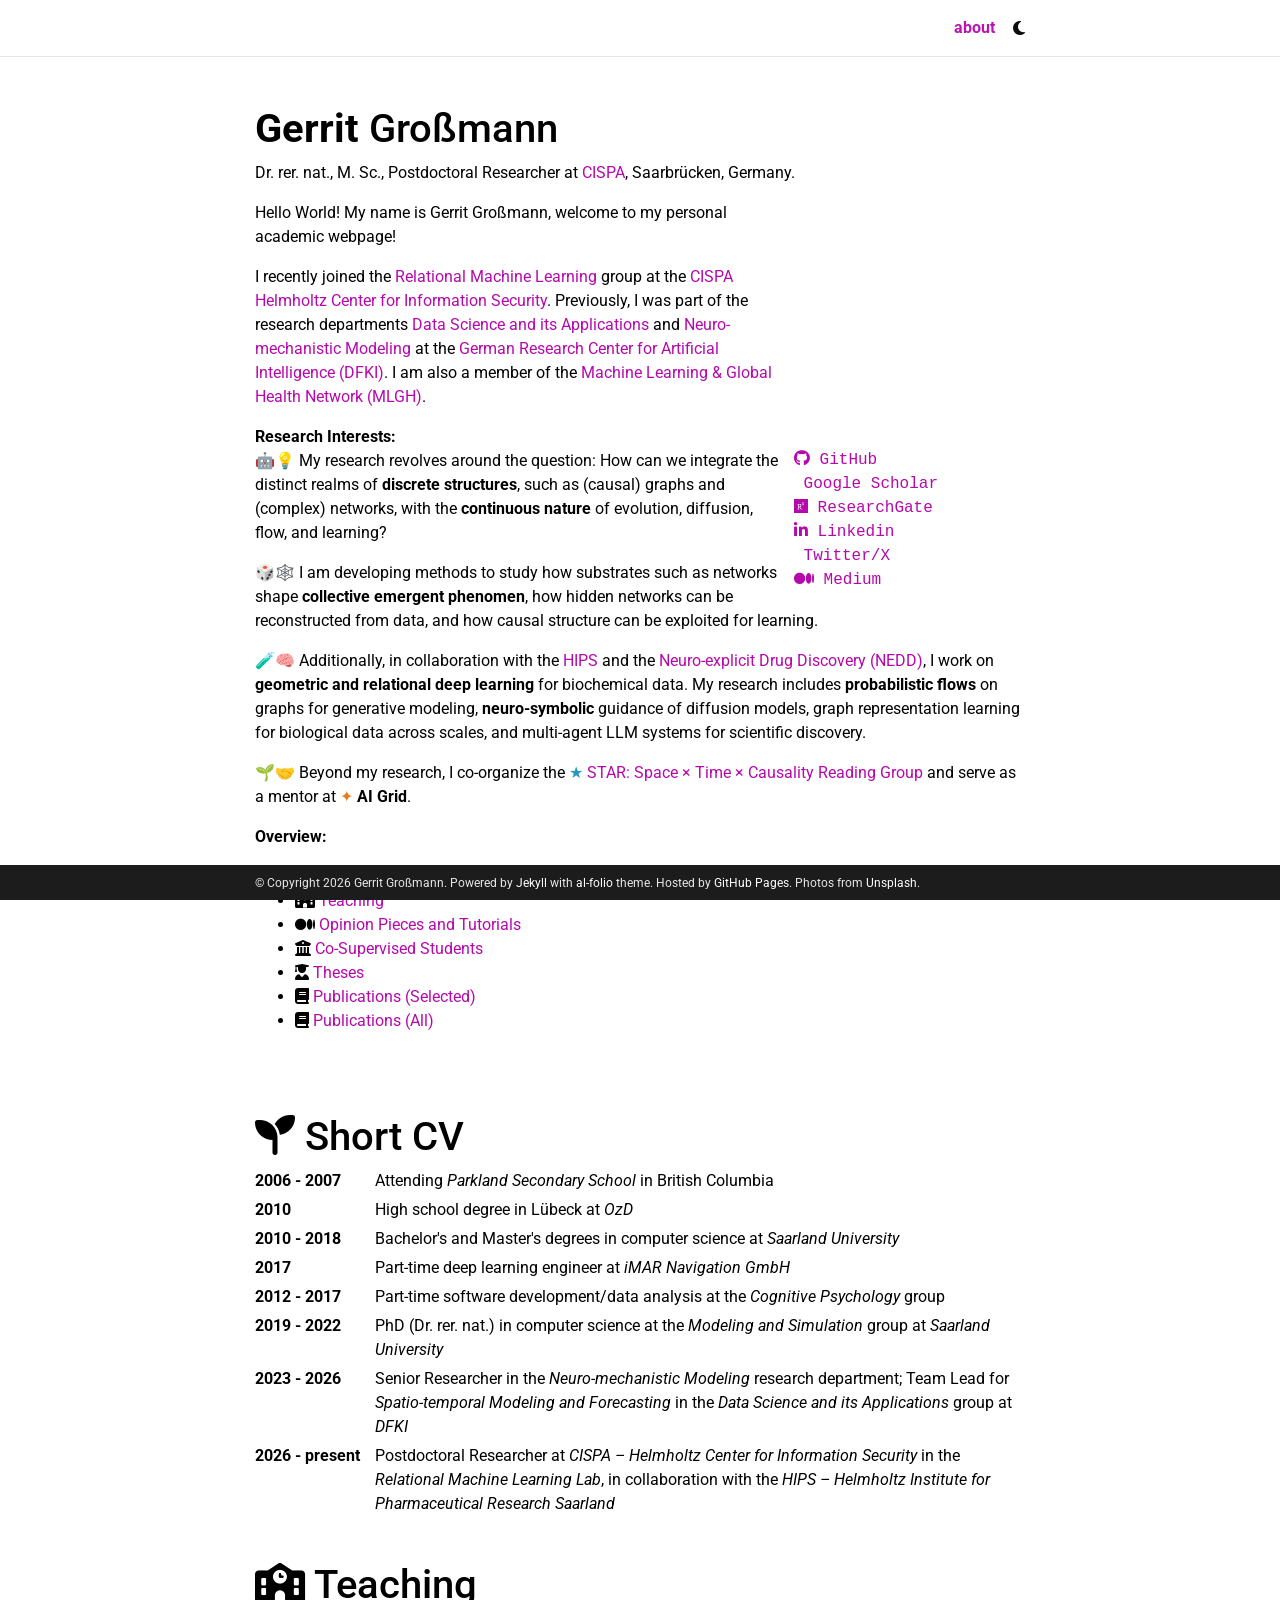
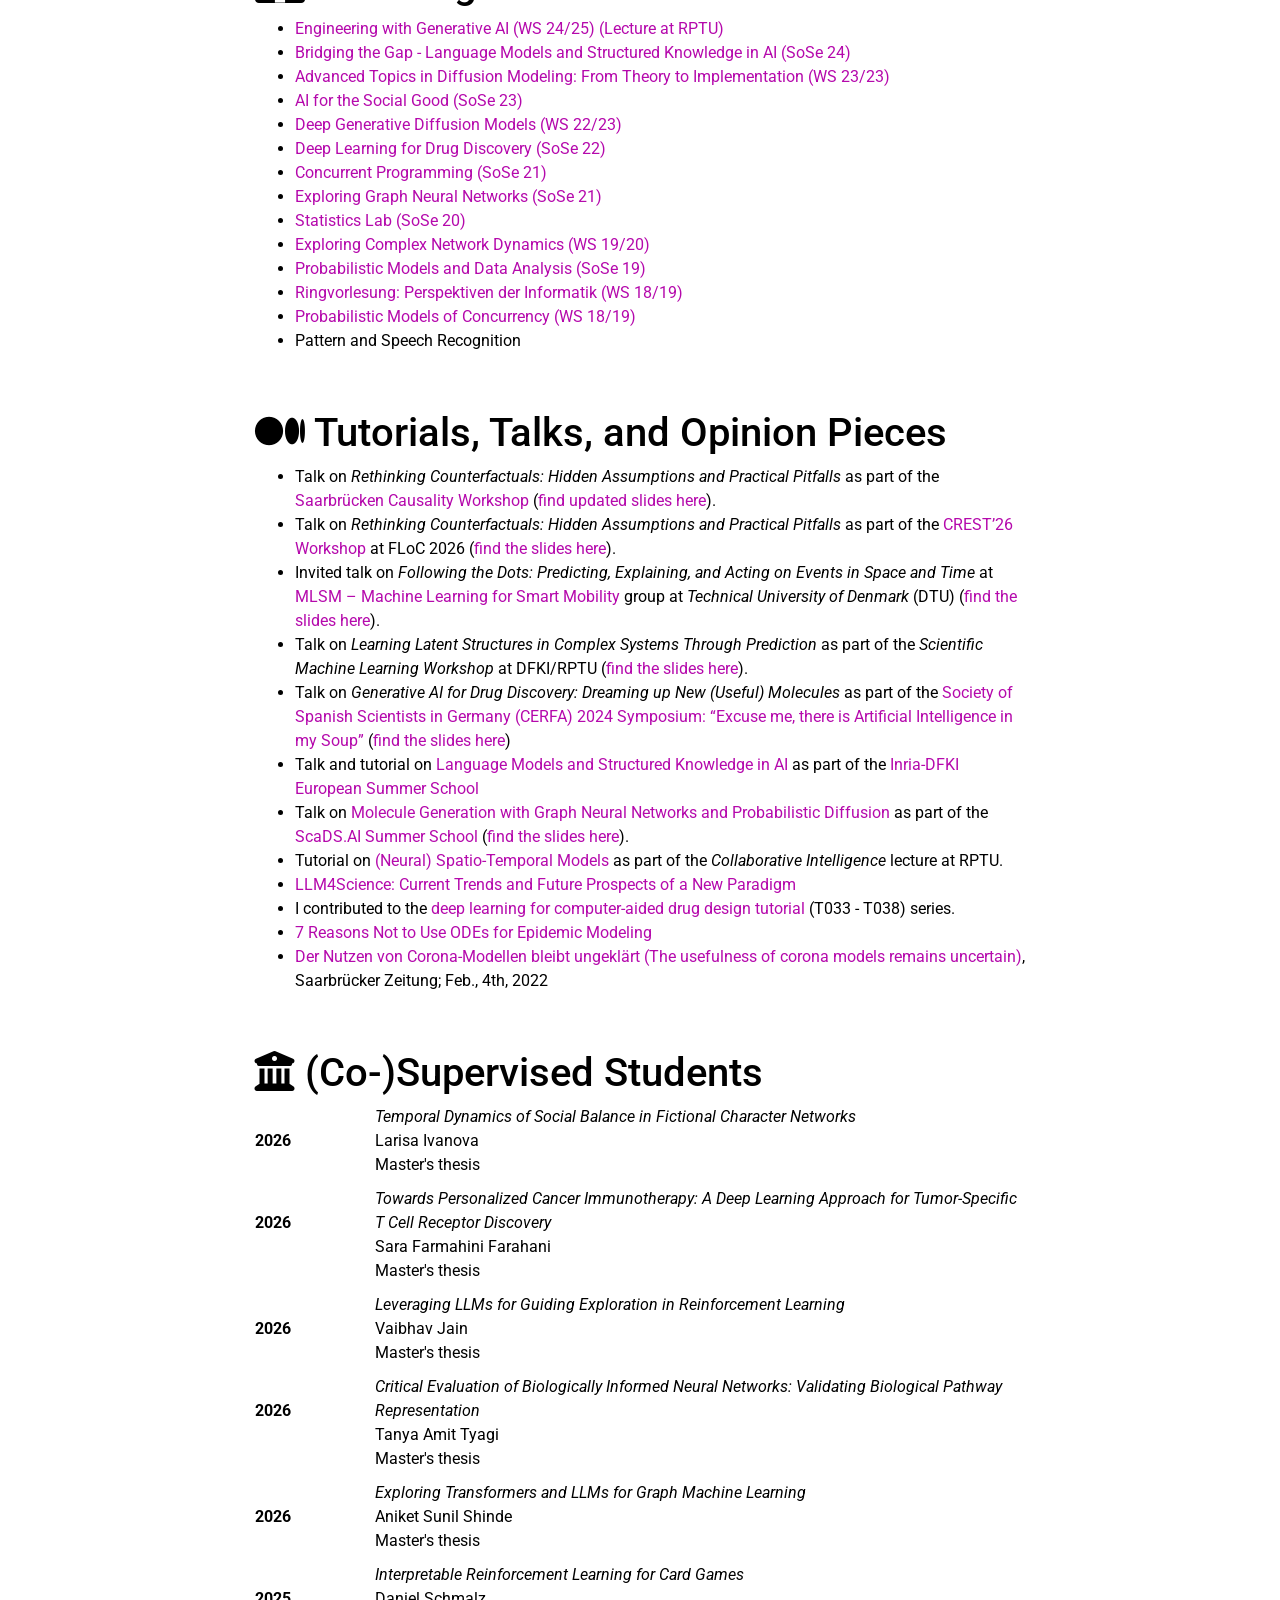
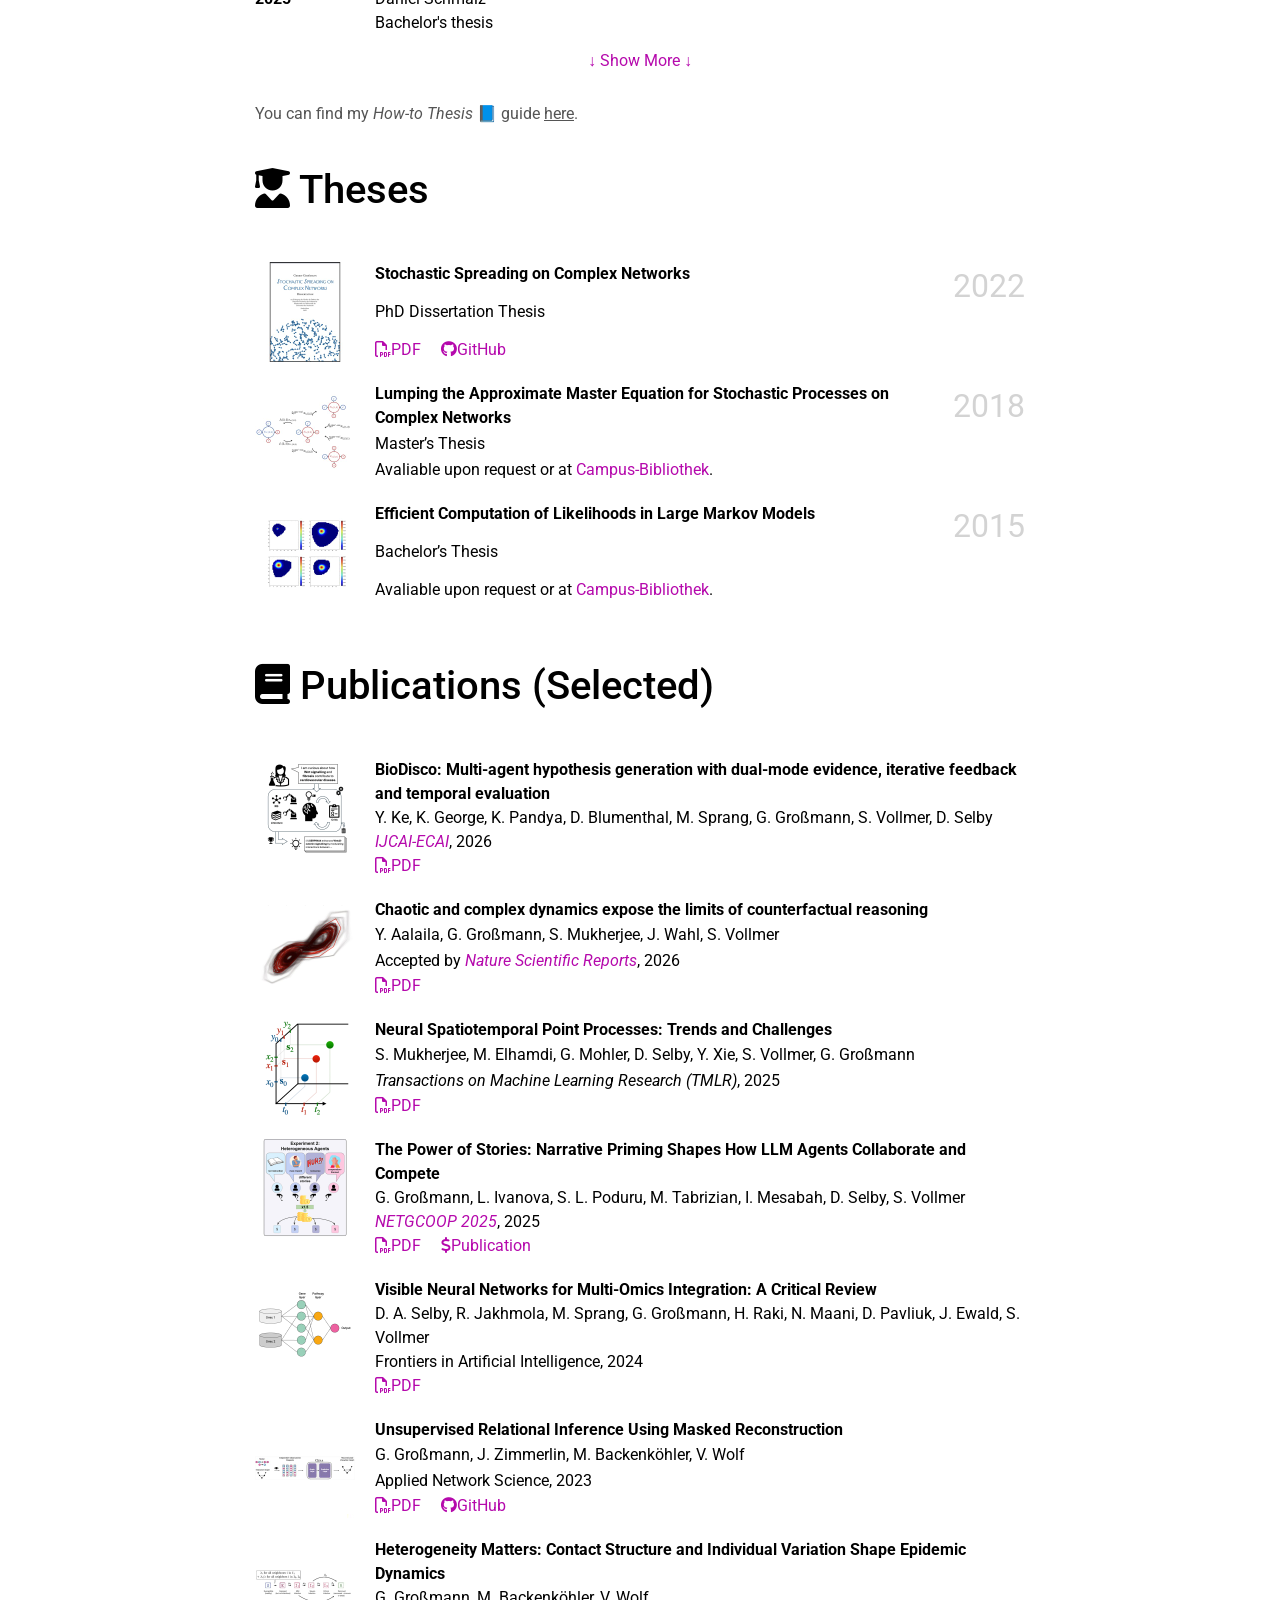
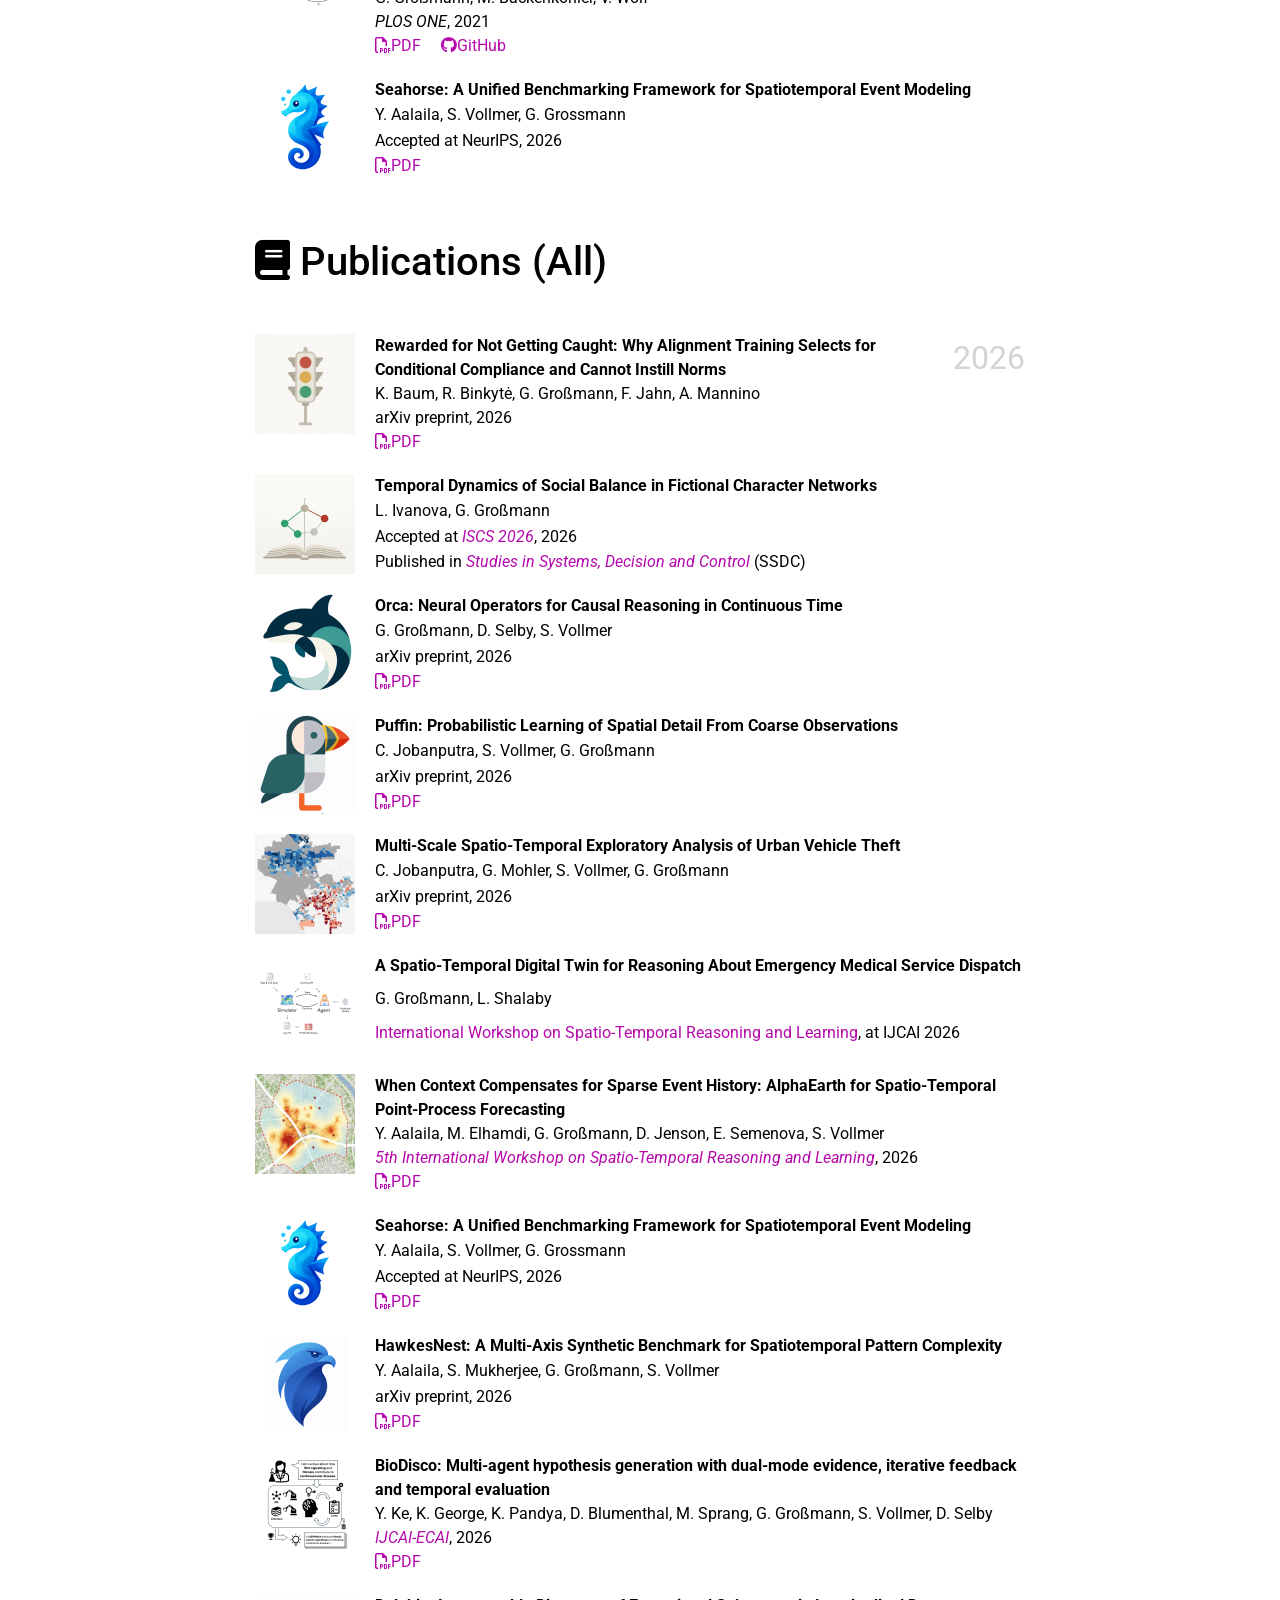
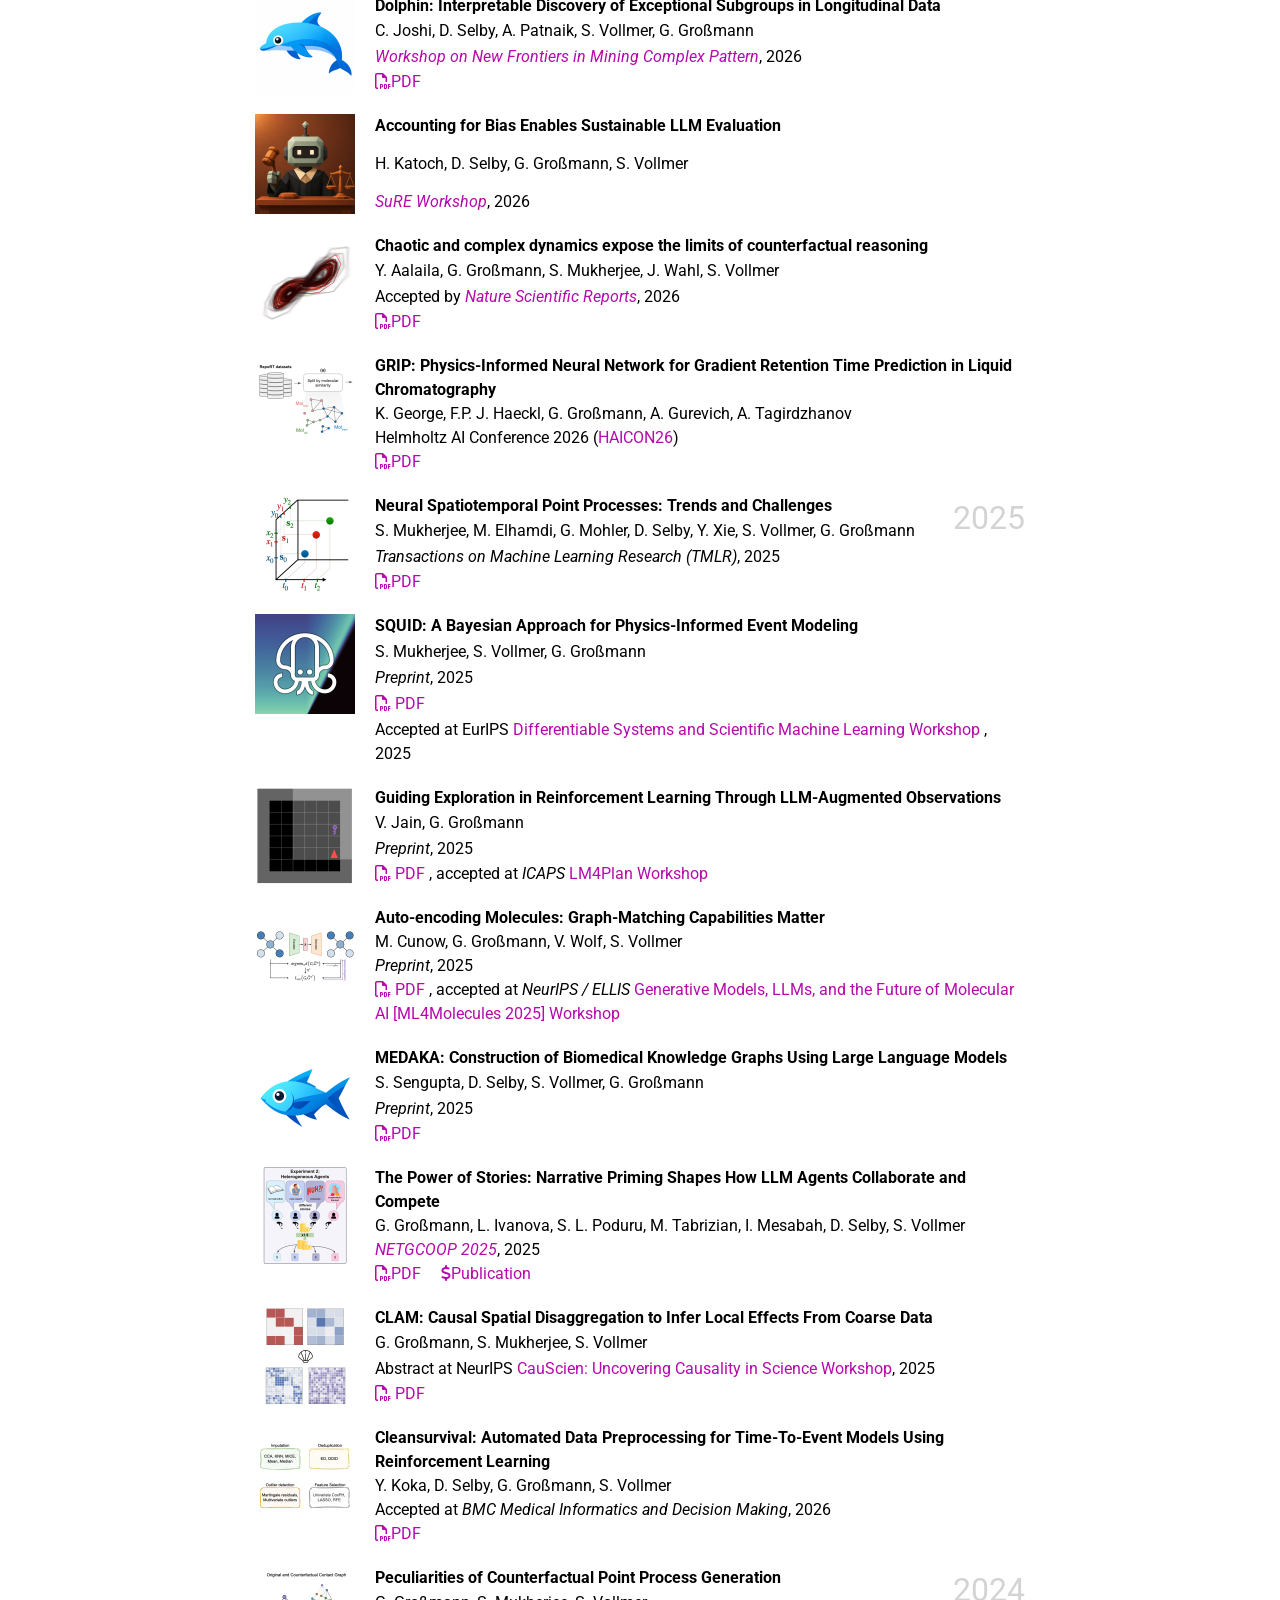
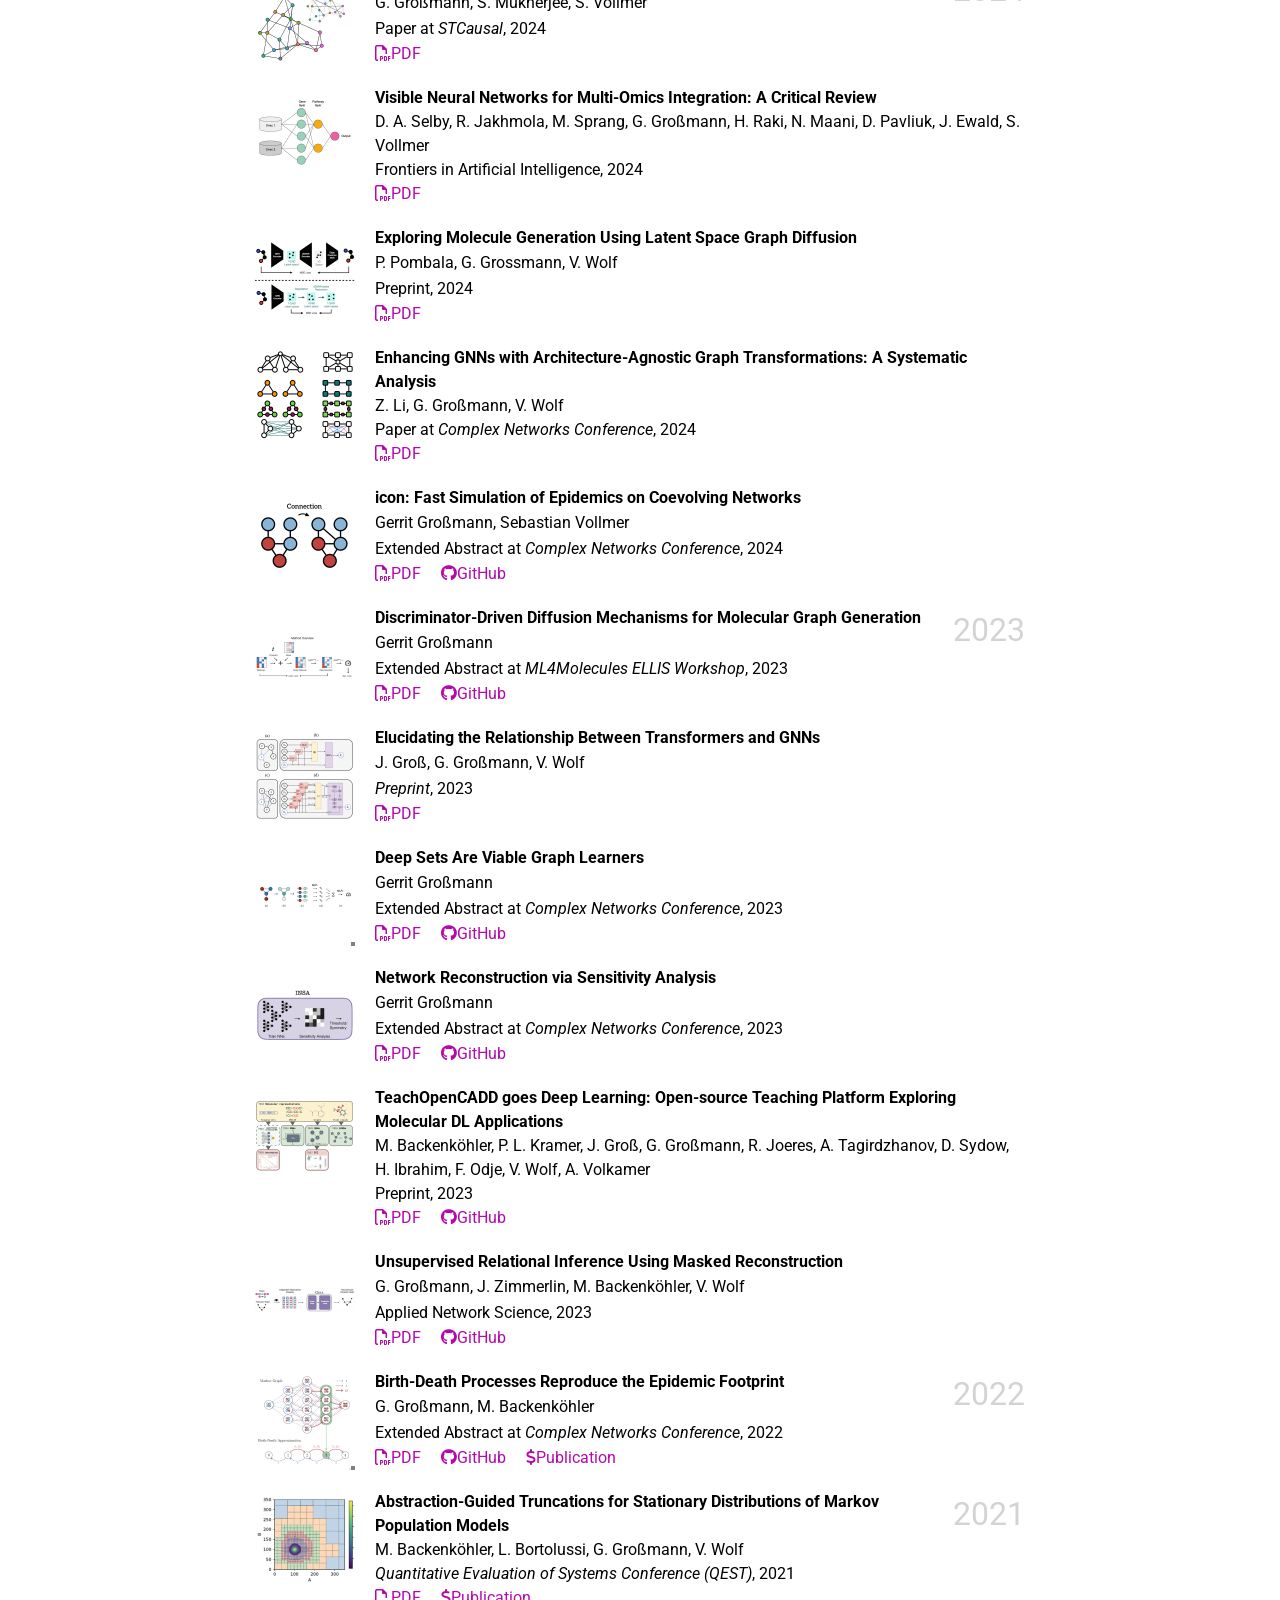
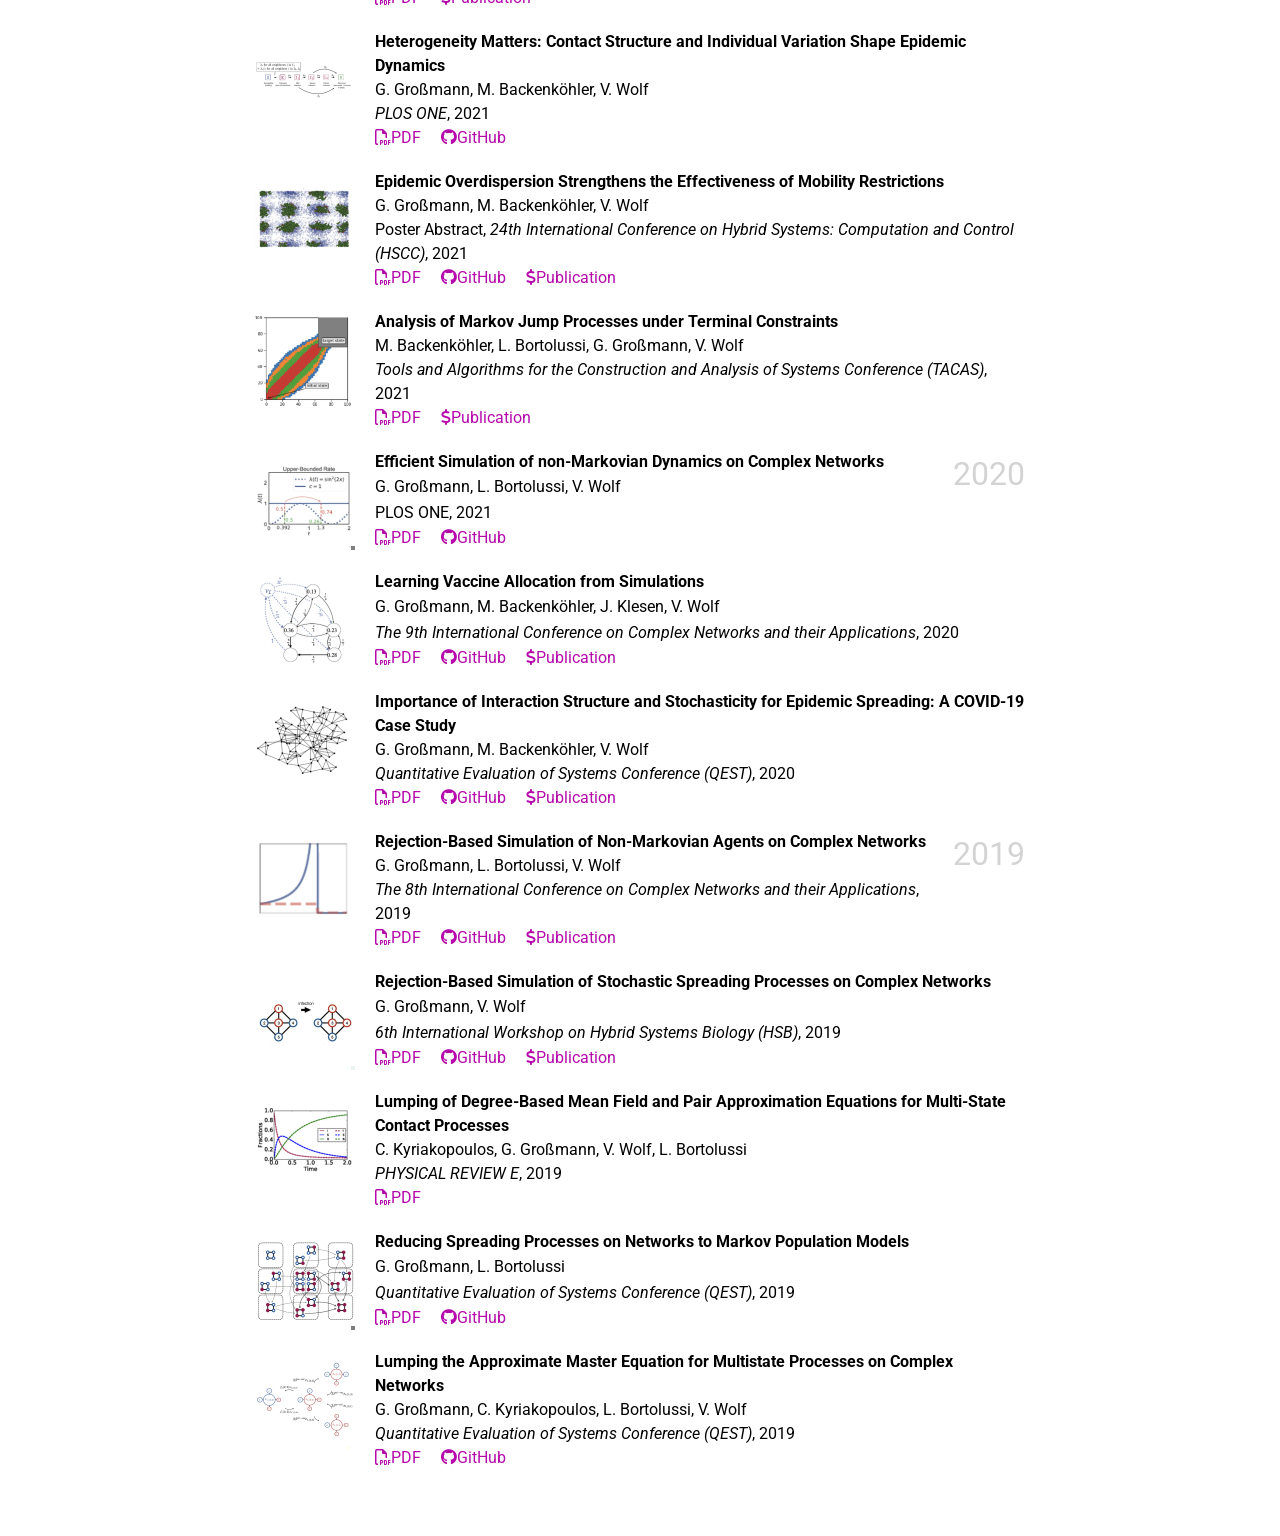
==== commit 3f5e15e7: "Deploying to gh-pages from @ gerritgr/gerritgr.github.io@5c95cdcdc21ea7f4fe0e0cd418a358dc0873506b 🚀" ====
--- a/index.html
+++ b/index.html
@@ -1 +1 @@
-<!DOCTYPE html> <html lang="en"> <head> <meta http-equiv="Content-Type" content="text/html; charset=UTF-8"> <meta charset="utf-8"> <meta name="viewport" content="width=device-width, initial-scale=1, shrink-to-fit=no"> <meta http-equiv="X-UA-Compatible" content="IE=edge"> <title>Gerrit Großmann</title> <meta name="author" content="Gerrit Großmann"> <meta name="description" content="A simple, whitespace theme for academics. Based on [*folio](https://github.com/bogoli/-folio) design. "> <meta name="keywords" content="jekyll, jekyll-theme, academic-website, portfolio-website"> <link rel="stylesheet" href="/assets/css/bootstrap.min.css?a4b3f509e79c54a512b890d73235ef04"> <link rel="stylesheet" href="https://cdn.jsdelivr.net/npm/mdbootstrap@4.20.0/css/mdb.min.css" integrity="sha256-jpjYvU3G3N6nrrBwXJoVEYI/0zw8htfFnhT9ljN3JJw=" crossorigin="anonymous"> <link defer rel="stylesheet" href="https://unpkg.com/bootstrap-table@1.22.1/dist/bootstrap-table.min.css"> <link rel="stylesheet" href="/assets/css/academicons.min.css?f0b7046b84e425c55f3463ac249818f5"> <link rel="stylesheet" type="text/css" href="https://fonts.googleapis.com/css?family=Roboto:300,400,500,700|Roboto+Slab:100,300,400,500,700|Material+Icons"> <link rel="stylesheet" href="/assets/css/jekyll-pygments-themes-github.css?19f3075a2d19613090fe9e16b564e1fe" media="" id="highlight_theme_light"> <link rel="shortcut icon" href="data:image/svg+xml,&lt;svg%20xmlns=%22http://www.w3.org/2000/svg%22%20viewBox=%220%200%20100%20100%22&gt;&lt;text%20y=%22.9em%22%20font-size=%2290%22&gt;%E2%9A%9B%EF%B8%8F&lt;/text&gt;&lt;/svg&gt;"> <link rel="stylesheet" href="/assets/css/main.css?d41d8cd98f00b204e9800998ecf8427e"> <link rel="canonical" href="https://gerritgr.github.io/"> <link rel="stylesheet" href="/assets/css/jekyll-pygments-themes-native.css?e74e74bf055e5729d44a7d031a5ca6a5" media="none" id="highlight_theme_dark"> <script src="/assets/js/theme.js?96d6b3e1c3604aca8b6134c7afdd5db6"></script> <script src="/assets/js/dark_mode.js?9b17307bb950ffa2e34be0227f53558f"></script> </head> <body class="fixed-top-nav "> <header> <nav id="navbar" class="navbar navbar-light navbar-expand-sm fixed-top"> <div class="container"> <button class="navbar-toggler collapsed ml-auto" type="button" data-toggle="collapse" data-target="#navbarNav" aria-controls="navbarNav" aria-expanded="false" aria-label="Toggle navigation"> <span class="sr-only">Toggle navigation</span> <span class="icon-bar top-bar"></span> <span class="icon-bar middle-bar"></span> <span class="icon-bar bottom-bar"></span> </button> <div class="collapse navbar-collapse text-right" id="navbarNav"> <ul class="navbar-nav ml-auto flex-nowrap"> <li class="nav-item active"> <a class="nav-link" href="/">about<span class="sr-only">(current)</span></a> </li> <li class="toggle-container"> <button id="light-toggle" title="Change theme"> <i class="fas fa-moon"></i> <i class="fas fa-sun"></i> </button> </li> </ul> </div> </div> </nav> <progress id="progress" value="0"> <div class="progress-container"> <span class="progress-bar"></span> </div> </progress> </header> <div class="container mt-5"> <div class="post"> <header class="post-header"> <h1 class="post-title"> <span class="font-weight-bold">Gerrit</span> Großmann </h1> <p class="desc">Dr. rer. nat., M. Sc., Postdoctoral Researcher at <a href="https://cispa.de/" rel="external nofollow noopener" target="_blank">CISPA</a>, Saarbrücken, Germany.</p> </header> <article> <div class="profile float-right"> <figure> <picture> <source class="responsive-img-srcset" media="(max-width: 480px)" srcset="/assets/img/prof_pic-480.webp"></source> <source class="responsive-img-srcset" media="(max-width: 800px)" srcset="/assets/img/prof_pic-800.webp"></source> <source class="responsive-img-srcset" media="(max-width: 1400px)" srcset="/assets/img/prof_pic-1400.webp"></source> <img src="/assets/img/prof_pic.jpg?9fc8738436fbd028ddac311516c3aae4" class="img-fluid z-depth-1 rounded" width="auto" height="auto" alt="prof_pic.jpg" onerror="this.onerror=null; $('.responsive-img-srcset').remove();"> </picture> </figure> <div class="more-info"> <p><a href="https://github.com/gerritgr" rel="external nofollow noopener" target="_blank"><i class="fab fa-github"></i> GitHub</a></p> <br> <p><a href="https://scholar.google.de/citations?user=e27EmFsAAAAJ&amp;hl=de" rel="external nofollow noopener" target="_blank"><i class="fa-brands fa-google-scholar"></i> Google Scholar</a></p> <br> <p><a href="https://www.researchgate.net/profile/Gerrit-Grossmann" rel="external nofollow noopener" target="_blank"><i class="fa-brands fa-researchgate"></i> ResearchGate</a></p> <br> <p><a href="https://www.linkedin.com/in/gerrit-gro%C3%9Fmann/" rel="external nofollow noopener" target="_blank"><i class="fa-brands fa-linkedin-in"></i> Linkedin</a></p> <br> <p><a href="https://twitter.com/GroGerrit" rel="external nofollow noopener" target="_blank"><i class="fa-brands fa-x-twitter"></i> Twitter/X</a></p> <br> <p><a href="https://medium.com/@gerritgr" rel="external nofollow noopener" target="_blank"><i class="fa-brands fa-medium"></i> Medium</a></p> </div> </div> <div class="clearfix"> <script src="https://kit.fontawesome.com/568534ed70.js" crossorigin="anonymous"></script> <p>Hello World! My name is Gerrit Großmann, welcome to my personal academic webpage!</p> <p>I recently joined the <a href="https://relationalml.github.io/" rel="external nofollow noopener" target="_blank">Relational Machine Learning</a> group at the <a href="https://cispa.de/" rel="external nofollow noopener" target="_blank">CISPA Helmholtz Center for Information Security</a>. Previously, I was part of the research departments <a href="https://dsa.dfki.de" rel="external nofollow noopener" target="_blank">Data Science and its Applications</a> and <a href="https://www.dfki.de/nmm" rel="external nofollow noopener" target="_blank">Neuro-mechanistic Modeling</a> at the <a href="https://www.dfki.de/web" rel="external nofollow noopener" target="_blank">German Research Center for Artificial Intelligence (DFKI)</a>. I am also a member of the <a href="https://mlgh.net/" rel="external nofollow noopener" target="_blank">Machine Learning &amp; Global Health Network (MLGH)</a>.</p> <p><strong>Research Interests:</strong> <br> 🤖💡 My research revolves around the question: How can we integrate the distinct realms of <strong>discrete structures</strong>, such as (causal) graphs and (complex) networks, with the <strong>continuous nature</strong> of evolution, diffusion, flow, and learning?</p> <p>🎲🕸️ I am developing methods to study how substrates such as networks shape <strong>collective emergent phenomen</strong>, how hidden networks can be reconstructed from data, and how causal structure can be exploited for learning.</p> <p>🧪🧠 Additionally, in collaboration with the <a href="https://www.helmholtz-hips.de/en/" rel="external nofollow noopener" target="_blank">HIPS</a> and the <a href="https://nextaid.cs.uni-saarland.de/" rel="external nofollow noopener" target="_blank">Neuro-explicit Drug Discovery (NEDD)</a>, I work on <strong>geometric and relational deep learning</strong> for biochemical data. My research includes <strong>probabilistic flows</strong> on graphs for generative modeling, <strong>neuro-symbolic</strong> guidance of diffusion models, graph representation learning for biological data across scales, and multi-agent LLM systems for scientific discovery.</p> <p>🌱🤝 Beyond my research, I co-organize the <span style="color:#2798ba;">★</span> <a href="https://spacetimecausality.github.io/" rel="external nofollow noopener" target="_blank">STAR: Space × Time × Causality Reading Group</a> and serve as a mentor at <span style="color:#e67e22;">✦</span> <a href="https://ai-grid.org" target="_blank" rel="noopener"><strong>AI Grid</strong></a>.</p> <p><strong>Overview:</strong></p> <ul> <li> <i class="fa-solid fa-seedling"></i> <a href="#short-cv">Short CV</a> </li> <li> <i class="fa-solid fa-school"></i> <a href="#teaching">Teaching</a> </li> <li> <i class="fa-brands fa-medium"></i> <a href="#blog">Opinion Pieces and Tutorials</a> </li> <li> <i class="fa-solid fa-building-columns"></i> <a href="#students">Co-Supervised Students</a> </li> <li> <i class="fa-solid fa-user-graduate"></i> <a href="#theses">Theses</a> </li> <li> <i class="fa-solid fa-book"></i> <a href="#publications-selected">Publications (Selected)</a> </li> <li> <i class="fa-solid fa-book"></i> <a href="#publications-all">Publications (All)</a> </li> </ul> <p><br> <a id="short-cv"></a> <br></p> <h1 id="-short-cv"> <i class="fa-solid fa-seedling"></i> Short CV</h1> <div style="display: flex; flex-direction: column;"> <div style="display: flex; margin-bottom: 5px;"> <div style="min-width: 120px; font-weight: bold;">2006 - 2007</div> <div>Attending <em>Parkland Secondary School</em> in British Columbia</div> </div> <div style="display: flex; margin-bottom: 5px;"> <div style="min-width: 120px; font-weight: bold;">2010 <span style="color: transparent;">- 0000</span> </div> <div>High school degree in Lübeck at <em>OzD</em> </div> </div> <div style="display: flex; margin-bottom: 5px;"> <div style="min-width: 120px; font-weight: bold;">2010 - 2018</div> <div>Bachelor's and Master's degrees in computer science at <em>Saarland University</em> </div> </div> <div style="display: flex; margin-bottom: 5px;"> <div style="min-width: 120px; font-weight: bold;">2017 <span style="color: transparent;">- 0000</span> </div> <div>Part-time deep learning engineer at <em>iMAR Navigation GmbH</em> </div> </div> <div style="display: flex; margin-bottom: 5px;"> <div style="min-width: 120px; font-weight: bold;">2012 - 2017</div> <div>Part-time software development/data analysis at the <em>Cognitive Psychology</em> group</div> </div> <div style="display: flex; margin-bottom: 5px;"> <div style="min-width: 120px; font-weight: bold;">2019 - 2022</div> <div>PhD (Dr. rer. nat.) in computer science at the <em>Modeling and Simulation</em> group at <em>Saarland University</em> </div> </div> <div style="display: flex; margin-bottom: 5px;"> <div style="min-width: 120px; font-weight: bold;">2023 - 2026</div> <div> Senior Researcher in the <em>Neuro-mechanistic Modeling</em> research department; Team Lead for <em>Spatio-temporal Modeling and Forecasting</em> in the <em>Data Science and its Applications</em> group at <em>DFKI</em> </div> </div> <div style="display: flex; margin-bottom: 5px;"> <div style="min-width: 120px; font-weight: bold;">2026 - present</div> <div> Postdoctoral Researcher at <em>CISPA – Helmholtz Center for Information Security</em> in the <em>Relational Machine Learning Lab</em>, in collaboration with the <em>HIPS – Helmholtz Institute for Pharmaceutical Research Saarland</em> </div> </div> </div> <p><a id="teaching"></a> <br></p> <h1 id="-teaching"> <i class="fa-solid fa-school"></i> Teaching</h1> <ul> <li><a href="https://olat.vcrp.de/dmz/" rel="external nofollow noopener" target="_blank">Engineering with Generative AI (WS 24/25) (Lecture at RPTU)</a></li> <li><a href="https://mosi.uni-saarland.de/lectures/24_1_bridging_the_gap/" rel="external nofollow noopener" target="_blank">Bridging the Gap - Language Models and Structured Knowledge in AI (SoSe 24)</a></li> <li><a href="https://mosi.uni-saarland.de/lectures/23_2_deep_diffusion/" rel="external nofollow noopener" target="_blank">Advanced Topics in Diffusion Modeling: From Theory to Implementation (WS 23/23)</a></li> <li><a href="https://mosi.uni-saarland.de/lectures/23_1_ai_for_the_social_good" rel="external nofollow noopener" target="_blank">AI for the Social Good (SoSe 23)</a></li> <li><a href="https://mosi.uni-saarland.de/lectures/22_2_deep_diffusion" rel="external nofollow noopener" target="_blank">Deep Generative Diffusion Models (WS 22/23)</a></li> <li><a href="https://mosi.uni-saarland.de/lectures/22_1_deep_learning_for_drug_discovery" rel="external nofollow noopener" target="_blank">Deep Learning for Drug Discovery (SoSe 22)</a></li> <li><a href="https://mcms.cs.uni-saarland.de/np21/" rel="external nofollow noopener" target="_blank">Concurrent Programming (SoSe 21)</a></li> <li><a href="https://mosi.uni-saarland.de/lectures/21_1_exploring_graphneuralnetworks" rel="external nofollow noopener" target="_blank">Exploring Graph Neural Networks (SoSe 21)</a></li> <li><a href="https://mosi.uni-saarland.de/lectures/20_1_statlab" rel="external nofollow noopener" target="_blank">Statistics Lab (SoSe 20)</a></li> <li><a href="https://mosi.uni-saarland.de/lectures/19_2_complex_networks" rel="external nofollow noopener" target="_blank">Exploring Complex Network Dynamics (WS 19/20)</a></li> <li><a href="https://mosi.uni-saarland.de/lectures/19_1_prob_mod" rel="external nofollow noopener" target="_blank">Probabilistic Models and Data Analysis (SoSe 19)</a></li> <li><a href="https://mosi.uni-saarland.de/lectures/18_2_perspektiven" rel="external nofollow noopener" target="_blank">Ringvorlesung: Perspektiven der Informatik (WS 18/19)</a></li> <li><a href="https://dcms.cs.uni-saarland.de/conca_1819/" rel="external nofollow noopener" target="_blank">Probabilistic Models of Concurrency (WS 18/19)</a></li> <li>Pattern and Speech Recognition</li> </ul> <p><a id="blog"></a> <a id="cerfa"></a> <br></p> <h1 id="-tutorials-talks-and-opinion-pieces"> <i class="fa-brands fa-medium"></i> Tutorials, Talks, and Opinion Pieces</h1> <ul> <li>Talk on <em>Rethinking Counterfactuals: Hidden Assumptions and Practical Pitfalls</em> as part of the <a href="https://sites.google.com/view/saarbrueckencausalityworkshop" rel="external nofollow noopener" target="_blank">Saarbrücken Causality Workshop</a> (<a href="https://github.com/gerritgr/SB_causality_talk" rel="external nofollow noopener" target="_blank">find updated slides here</a>).</li> <li>Talk on <em>Rethinking Counterfactuals: Hidden Assumptions and Practical Pitfalls</em> as part of the <a href="https://sites.google.com/view/crest26" rel="external nofollow noopener" target="_blank">CREST’26 Workshop</a> at FLoC 2026 (<a href="https://github.com/gerritgr/crest_2026" rel="external nofollow noopener" target="_blank">find the slides here</a>).</li> <li>Invited talk on <em>Following the Dots: Predicting, Explaining, and Acting on Events in Space and Time</em> at <a href="https://mlsm.man.dtu.dk/" rel="external nofollow noopener" target="_blank">MLSM – Machine Learning for Smart Mobility</a> group at <em>Technical University of Denmark</em> (DTU) (<a href="https://github.com/gerritgr/dtu_talk_2026" rel="external nofollow noopener" target="_blank">find the slides here</a>).</li> <li>Talk on <em>Learning Latent Structures in Complex Systems Through Prediction</em> as part of the <em>Scientific Machine Learning Workshop</em> at DFKI/RPTU (<a href="http://github.com/gerritgr/sciml2026" rel="external nofollow noopener" target="_blank">find the slides here</a>).</li> <li>Talk on <em>Generative AI for Drug Discovery: Dreaming up New (Useful) Molecules</em> as part of the <a href="https://cerfa.de/blog/2024/09/06/symposium-2024-excuse-me-there-is-artificial-intelligence-in-my-soup/" rel="external nofollow noopener" target="_blank">Society of Spanish Scientists in Germany (CERFA) 2024 Symposium: “Excuse me, there is Artificial Intelligence in my Soup”</a> (<a href="https://github.com/gerritgr/cerfa_talk" rel="external nofollow noopener" target="_blank">find the slides here</a>)</li> <li>Talk and tutorial on <a href="https://github.com/gerritgr/LLMSummerSchool" rel="external nofollow noopener" target="_blank">Language Models and Structured Knowledge in AI</a> as part of the <a href="https://idessai.eu/venue-2024/" rel="external nofollow noopener" target="_blank">Inria-DFKI European Summer School</a> </li> <li>Talk on <a href="https://scads.ai/education/summer-schools/summer-school-2024/dr-gerrit-grossmann/" rel="external nofollow noopener" target="_blank">Molecule Generation with Graph Neural Networks and Probabilistic Diffusion</a> as part of the <a href="https://scads.ai/education/summer-schools/summer-school-2024/" rel="external nofollow noopener" target="_blank">ScaDS.AI Summer School</a> (<a href="https://github.com/gerritgr/diffusion_gnn_tutorial" rel="external nofollow noopener" target="_blank">find the slides here</a>).</li> <li>Tutorial on <a href="https://github.com/gerritgr/spatio-temporal-lecture" rel="external nofollow noopener" target="_blank">(Neural) Spatio-Temporal Models</a> as part of the <em>Collaborative Intelligence</em> lecture at RPTU.</li> <li><a href="https://medium.com/@gerritgr/llm4science-current-trends-and-future-prospects-of-a-new-paradigm-e6b53c61df74" rel="external nofollow noopener" target="_blank">LLM4Science: Current Trends and Future Prospects of a New Paradigm</a></li> <li>I contributed to the <a href="https://github.com/volkamerlab/teachopencadd/tree/master" rel="external nofollow noopener" target="_blank">deep learning for computer-aided drug design tutorial</a> (T033 - T038) series.</li> <li><a href="https://gerritgr.medium.com/7-reasons-not-to-use-odes-for-epidemic-modeling-bf451037a97f" rel="external nofollow noopener" target="_blank">7 Reasons Not to Use ODEs for Epidemic Modeling</a></li> <li> <a href="https://www.pressreader.com/germany/saarbruecker-zeitung/20220204/281883006743772" rel="external nofollow noopener" target="_blank">Der Nutzen von Corona-Modellen bleibt ungeklärt (The usefulness of corona models remains uncertain)</a>, Saarbrücker Zeitung; Feb., 4th, 2022</li> </ul> <p><a id="students"></a> <br></p> <h1 id="-co-supervised-students"> <i class="fa-solid fa-building-columns"></i> (Co-)Supervised Students</h1> <div id="students-list"> <div style="display: flex; margin-bottom: 10px;"> <div style="min-width: 120px; font-weight: bold; align-items: center;"> <br>2026</div> <div> <em>Temporal Dynamics of Social Balance in Fictional Character Networks</em><br>Larisa Ivanova<br>Master's thesis</div> </div> <div style="display: flex; margin-bottom: 10px;"> <div style="min-width: 120px; font-weight: bold; align-items: center;"> <br>2026</div> <div> <em>Towards Personalized Cancer Immunotherapy: A Deep Learning Approach for Tumor-Specific T Cell Receptor Discovery</em><br>Sara Farmahini Farahani<br>Master's thesis</div> </div> <div style="display: flex; margin-bottom: 10px;"> <div style="min-width: 120px; font-weight: bold; align-items: center;"> <br>2026</div> <div> <em>Leveraging LLMs for Guiding Exploration in Reinforcement Learning</em><br>Vaibhav Jain<br>Master's thesis</div> </div> <div style="display: flex; margin-bottom: 10px;"> <div style="min-width: 120px; font-weight: bold; align-items: center;"> <br>2026</div> <div> <em>Critical Evaluation of Biologically Informed Neural Networks: Validating Biological Pathway Representation</em><br>Tanya Amit Tyagi<br>Master's thesis</div> </div> <div style="display: flex; margin-bottom: 10px;"> <div style="min-width: 120px; font-weight: bold; align-items: center;"> <br>2025</div> <div> <em>Interpretable Reinforcement Learning for Card Games</em><br>Daniel Schmalz<br>Bachelor's thesis</div> </div> <div style="display: flex; margin-bottom: 10px;"> <div style="min-width: 120px; font-weight: bold; align-items: center;"> <br>2025</div> <div> <em>Exploring the Weight Space of Neural Networks for Learning and Generation</em><br>Davronbek Islamov<br>Masters's thesis</div> </div> <div style="display: flex; margin-bottom: 10px;"> <div style="min-width: 120px; font-weight: bold; align-items: center;"> <br>2025</div> <div> <em>Enhancing GNNs with Architecture-Agnostic Graph Transformations: A Systematic Analysis</em><br>Zhifei Li<br>Masters's thesis</div> </div> <div style="display: flex; margin-bottom: 10px;"> <div style="min-width: 120px; font-weight: bold; align-items: center;"> <br>2025</div> <div> <em>Discrete Optimization for the Calibration of Metabolic Networks</em><br>Philipp Radder<br>Bachelor's thesis</div> </div> <div style="display: flex; margin-bottom: 10px;"> <div style="min-width: 120px; font-weight: bold; align-items: center;"> <br>2024</div> <div> <em>Molecule Generation Using Latent Space Graph Diffusion</em><br>Prashanth Pombala<br>Master's thesis</div> </div> <div style="display: flex; margin-bottom: 10px;"> <div style="min-width: 120px; font-weight: bold; align-items: center;"> <br>2024</div> <div> <em>Causal Spatio-Temporal Analysis of Event Data</em><br>Anishka Singh<br>Bachelor's thesis</div> </div> <div style="display: flex; margin-bottom: 10px;"> <div style="min-width: 120px; font-weight: bold; align-items: center;"> <br>2024</div> <div> <em>Domain Generelization for Causal Learning in Spatio-Temporal Point Processes</em><br>Diya Narayanan<br>Bachelor's thesis</div> </div> <div style="display: flex; margin-bottom: 10px;"> <div style="min-width: 120px; font-weight: bold; align-items: center;"> <br>2024</div> <div> <em>Efficient Numerical Methods for Simulating Epidemic Spreading on Adaptive Networks</em><br>Désirée Wiltzius<br>Bachelor's thesis</div> </div> <div style="display: flex; margin-bottom: 10px;"> <div style="min-width: 120px; font-weight: bold; align-items: center;"> <br>2024</div> <div> <em>Simulation and Inference of Point Processes</em><br>Yehia Farghaly<br>Bachelor's thesis</div> </div> <div style="display: flex; margin-bottom: 10px;"> <div style="min-width: 120px; font-weight: bold; align-items: center;"> <br>2024</div> <div> <em>Computer-Aided Molecule Generation Using Optimal Transport and Variational Autoencoders</em><br>Magnus Cunow<br>Bachelor's thesis</div> </div> <div style="display: flex; margin-bottom: 10px;"> <div style="min-width: 120px; font-weight: bold; align-items: center;"> <br>2024</div> <div> <em>Small Molecule Generation and Optimization: A GNN-VAE Appraoch</em><br>Nesara Belakere Lingarajaiah<br>Master's thesis</div> </div> <div style="display: flex; margin-bottom: 10px;"> <div style="min-width: 120px; font-weight: bold; align-items: center;"> <br>2023</div> <div> <em>Learning the Function of Neural Networks in Deep Weight Spaces</em><br>Janine Lohse<br>Research Immersion Lab </div> </div> <div style="display: flex; margin-bottom: 10px;"> <div style="min-width: 120px; font-weight: bold; align-items: center;"> <br>2023</div> <div> <em>Network Reconstruction Using Deep Learning and Sensitivity Analysis</em><br>Joshgun Guliyev<br>Master's thesis</div> </div> <div style="display: flex; margin-bottom: 10px;"> <div style="min-width: 120px; font-weight: bold; align-items: center;"> <br>2022</div> <div> <em>Adapting the Approximate Master Equations for Realistic Epidemic and Network Dynamics</em><br>Yan Yan Lau<br>Bachelor's thesis</div> </div> <div style="display: flex; margin-bottom: 10px;"> <div style="min-width: 120px; font-weight: bold; align-items: center;"> <br>2021</div> <div> <em>Learning Dynamical Processes to Infer the Underlying Network Structure</em><br>Julian Zimmerlin<br>Bachelor's thesis</div> </div> <div style="display: flex; margin-bottom: 10px;"> <div style="min-width: 120px; font-weight: bold; align-items: center;"> <br>2020</div> <div> <em>Effects of Interventions on the COVID-19 Outbreak: A Network-based Approach</em><br>Lisa Heidmann<br>Bachelor's thesis</div> </div> <div style="display: flex; margin-bottom: 10px;"> <div style="min-width: 120px; font-weight: bold; align-items: center;"> <br>2020</div> <div> <em>Learning Vaccine Allocation Strategies to Control Epidemic Outbreaks on Networks</em><br>Jonas Klesen<br> Research Immersion Lab</div> </div> </div> <div style="margin-top: 20px; font-size: 16px; color: #555;"> You can find my <i>How-to Thesis</i> 📘 guide <a href="https://tinyurl.com/thesishowto" style="text-decoration: underline; color: inherit;" rel="external nofollow noopener" target="_blank">here</a>. </div> <style>#students-toggle{display:block;margin:.25rem auto 1.5rem;padding:.25rem 0;border:0;border-bottom:1px solid transparent;background:transparent;color:var(--global-theme-color,#2798ba);font:inherit;cursor:pointer}#students-toggle:hover,#students-toggle:focus-visible{border-bottom-color:currentColor}</style> <script>document.addEventListener("DOMContentLoaded",function(){function t(){n.slice(o).forEach(function(t){t.hidden=!r}),i.textContent=r?"\u2191 Show Less \u2191":"\u2193 Show More \u2193",i.setAttribute("aria-expanded",String(r))}const e=document.getElementById("students-list");if(!e)return;const n=Array.from(e.children).filter(function(t){return"DIV"===t.tagName}),o=6;if(n.length<=o)return;let r=!1;const i=document.createElement("button");i.id="students-toggle",i.type="button",i.setAttribute("aria-controls","students-list"),i.addEventListener("click",function(){r=!r,t()}),e.insertAdjacentElement("afterend",i),t()});</script> <p><a id="theses"></a> <br></p> <h1 id="-theses"> <i class="fa-solid fa-user-graduate"></i> Theses</h1> <p><br></p> <div style="max-width: 100%;"> <div style="display: flex; justify-content: space-between; align-items: stretch; margin-bottom: 20px;"> <div style="display: flex; align-items: stretch;"> <img src="assets/img/publication_preview/resized_dis.jpg" alt="Dis preview" style="width: 100px; height: 100px; margin-right: 20px;"> <div style="flex-grow: 1; display: flex; flex-direction: column; justify-content: space-between;"> <p style="margin: 0;"><strong>Stochastic Spreading on Complex Networks</strong></p> <p style="margin: 0;">PhD Dissertation Thesis</p> <p style="margin: 0;"><a href="https://github.com/gerritgr/phd/blob/7d378da3d423813706d3a2722dec933b831565a7/Dissertation.pdf" rel="external nofollow noopener" target="_blank"><i class="fa-regular fa-file-pdf"></i>PDF</a>     <a href="https://github.com/gerritgr/phd" rel="external nofollow noopener" target="_blank"><i class="fab fa-github"></i>GitHub</a> </p> </div> </div> <div style="color: lightgray; align-self: flex-start; margin-left: 10px; white-space: nowrap; font-size: 200%;">2022</div> </div> <div style="display: flex; justify-content: space-between; align-items: stretch; margin-bottom: 20px;"> <div style="display: flex; align-items: stretch;"> <img src="assets/img/publication_preview/resized_ma.jpg" alt="Thumbnail 2" style="width: 100px; height: 100px; margin-right: 20px;"> <div style="flex-grow: 1; display: flex; flex-direction: column; justify-content: space-between;"> <p style="margin: 0;"><strong>Lumping the Approximate Master Equation for Stochastic Processes on Complex Networks </strong></p> <p style="margin: 0;">Master’s Thesis</p> <p style="margin: 0;">Avaliable upon request or at <a href="https://primo.mpi-klsb.mpg.de/primo-explore/fulldisplay?docid=cim01_aleph000129929&amp;context=L&amp;vid=CIM_EXPLORE&amp;lang=en_US&amp;search_scope=default_scope&amp;adaptor=Local%20Search%20Engine&amp;tab=default_tab&amp;query=any,contains,Gerrit%20Gro%C3%9Fmann&amp;offset=0" rel="external nofollow noopener" target="_blank">Campus-Bibliothek</a>. </p> </div> </div> <div style="color: lightgray; align-self: flex-start; margin-left: 10px; white-space: nowrap; font-size: 200%;">2018</div> </div> <div style="display: flex; justify-content: space-between; align-items: stretch; margin-bottom: 20px;"> <div style="display: flex; align-items: stretch;"> <img src="assets/img/publication_preview/resized_ba.jpg" alt="Thumbnail 3" style="width: 100px; height: 100px; margin-right: 20px;"> <div style="flex-grow: 1; display: flex; flex-direction: column; justify-content: space-between;"> <p style="margin: 0;"><strong>Efficient Computation of Likelihoods in Large Markov Models</strong></p> <p style="margin: 0;">Bachelor’s Thesis</p> <p style="margin: 0;">Avaliable upon request or at <a href="https://primo.mpi-klsb.mpg.de/primo-explore/fulldisplay?docid=cim01_aleph000118977&amp;context=L&amp;vid=CIM_EXPLORE&amp;lang=en_US&amp;search_scope=default_scope&amp;adaptor=Local%20Search%20Engine&amp;tab=default_tab&amp;query=any,contains,Gerrit%20Gro%C3%9Fmann&amp;offset=0" rel="external nofollow noopener" target="_blank">Campus-Bibliothek</a>. </p> </div> </div> <div style="color: lightgray; align-self: flex-start; margin-left: 10px; white-space: nowrap; font-size: 200%;">2015</div> </div> </div> <p><a id="publications"></a> <a id="publications-selected"></a> <br></p> <h1 id="-publications-selected"> <i class="fa-solid fa-book"></i> Publications (Selected)</h1> <p><br></p> <div style="max-width: 100%;"> <div style="display: flex; justify-content: space-between; align-items: stretch; margin-bottom: 20px;"> <div style="display: flex; align-items: stretch;"> <img src="assets/img/biodisco.jpg" alt="medaka" style="width: 100px; height: 100px; margin-right: 20px;"> <div style="flex-grow: 1; display: flex; flex-direction: column; justify-content: space-between;"> <p style="margin: 0;"><strong>BioDisco: Multi-agent hypothesis generation with dual-mode evidence, iterative feedback and temporal evaluation</strong></p> <p style="margin: 0;">Y. Ke, K. George, K. Pandya, D. Blumenthal, M. Sprang, G. Großmann, S. Vollmer, D. Selby</p> <p style="margin: 0;"> <i><a href="https://2026.ijcai.org/" rel="external nofollow noopener" target="_blank">IJCAI-ECAI</a></i>, 2026</p> <p style="margin: 0;"><a href="https://ijcai.org/proceedings/2026/752" rel="external nofollow noopener" target="_blank"><i class="fa-regular fa-file-pdf"></i>PDF</a> </p> </div> </div> </div> <div style="display: flex; justify-content: space-between; align-items: stretch; margin-bottom: 20px;"> <div style="display: flex; align-items: stretch;"> <img src="assets/img/publication_preview/chaosbutterfly.jpg" alt="Chaos" style="width: 100px; height: 100px; margin-right: 20px;"> <div style="flex-grow: 1; display: flex; flex-direction: column; justify-content: space-between;"> <p style="margin: 0;"><strong>Chaotic and complex dynamics expose the limits of counterfactual reasoning</strong></p> <p style="margin: 0;">Y. Aalaila, G. Großmann, S. Mukherjee, J. Wahl, S. Vollmer</p> <p style="margin: 0;"> Accepted by <i><a href="https://www.nature.com/articles/s41598-026-52349-2" rel="external nofollow noopener" target="_blank">Nature Scientific Reports</a></i>, 2026 </p> <p style="margin: 0;"><a href="https://arxiv.org/pdf/2503.23820" rel="external nofollow noopener" target="_blank"><i class="fa-regular fa-file-pdf"></i>PDF</a> </p> </div> </div> </div> <div style="display: flex; justify-content: space-between; align-items: stretch; margin-bottom: 20px;"> <div style="display: flex; align-items: stretch;"> <img src="assets/img/publication_preview/stppreview.jpg" alt="Cleansurvival" style="width: 100px; height: 100px; margin-right: 20px;"> <div style="flex-grow: 1; display: flex; flex-direction: column; justify-content: space-between;"> <p style="margin: 0;"><strong>Neural Spatiotemporal Point Processes: Trends and Challenges</strong></p> <p style="margin: 0;">S. Mukherjee, M. Elhamdi, G. Mohler, D. Selby, Y. Xie, S. Vollmer, G. Großmann</p> <p style="margin: 0;"><i>Transactions on Machine Learning Research (TMLR)</i>, 2025</p> <p style="margin: 0;"><a href="https://openreview.net/pdf?id=N69lSYWkMw" rel="external nofollow noopener" target="_blank"><i class="fa-regular fa-file-pdf"></i>PDF</a> </p> </div> </div> </div> <div style="display: flex; justify-content: space-between; align-items: stretch; margin-bottom: 20px;"> <div style="display: flex; align-items: stretch;"> <img src="assets/img/publication_preview/storyagents.jpg" alt="StoryAgents" style="width: 100px; height: 100px; margin-right: 20px;"> <div style="flex-grow: 1; display: flex; flex-direction: column; justify-content: space-between;"> <p style="margin: 0;"><strong>The Power of Stories: Narrative Priming Shapes How LLM Agents Collaborate and Compete</strong></p> <p style="margin: 0;">G. Großmann, L. Ivanova, S. L. Poduru, M. Tabrizian, I. Mesabah, D. Selby, S. Vollmer</p> <p style="margin: 0;"> <i><a href="https://netgcoop2025.univ-avignon.fr/" rel="external nofollow noopener" target="_blank">NETGCOOP 2025</a></i>, 2025 </p> <p style="margin: 0;"><a href="https://arxiv.org/pdf/2505.03961" rel="external nofollow noopener" target="_blank"><i class="fa-regular fa-file-pdf"></i>PDF</a>     <a href="https://link.springer.com/chapter/10.1007/978-3-032-09315-8_11" rel="external nofollow noopener" target="_blank"><i class="fa-solid fa-dollar-sign"></i>Publication</a> </p> </div> </div> </div> <div style="display: flex; justify-content: space-between; align-items: stretch; margin-bottom: 20px;"> <div style="display: flex; align-items: stretch;"> <img src="assets/img/publication_preview/bioNN.jpg" alt="Dis preview" style="width: 100px; height: 100px; margin-right: 20px;"> <div style="flex-grow: 1; display: flex; flex-direction: column; justify-content: space-between;"> <p style="margin: 0;"><strong>Visible Neural Networks for Multi-Omics Integration: A Critical Review</strong></p> <p style="margin: 0;">D. A. Selby, R. Jakhmola, M. Sprang, G. Großmann, H. Raki, N. Maani, D. Pavliuk, J. Ewald, S. Vollmer</p> <p style="margin: 0;">Frontiers in Artificial Intelligence, 2024</p> <p style="margin: 0;"><a href="https://www.frontiersin.org/journals/artificial-intelligence/articles/10.3389/frai.2025.1595291/full" rel="external nofollow noopener" target="_blank"><i class="fa-regular fa-file-pdf"></i>PDF</a> </p> </div> </div> </div> <div style="display: flex; justify-content: space-between; align-items: stretch; margin-bottom: 20px;"> <div style="display: flex; align-items: stretch;"> <img src="assets/img/publication_preview/gina.jpg" alt="Dis preview" style="width: 100px; height: 100px; margin-right: 20px;"> <div style="flex-grow: 1; display: flex; flex-direction: column; justify-content: space-between;"> <p style="margin: 0;"><strong>Unsupervised Relational Inference Using Masked Reconstruction </strong></p> <p style="margin: 0;">G. Großmann, J. Zimmerlin, M. Backenköhler, V. Wolf</p> <p style="margin: 0;">Applied Network Science, 2023</p> <p style="margin: 0;"><a href="https://appliednetsci.springeropen.com/articles/10.1007/s41109-023-00542-x" rel="external nofollow noopener" target="_blank"><i class="fa-regular fa-file-pdf"></i>PDF</a>     <a href="https://github.com/gerritgr/gina" rel="external nofollow noopener" target="_blank"><i class="fab fa-github"></i>GitHub</a> </p> </div> </div> </div> <div style="display: flex; justify-content: space-between; align-items: stretch; margin-bottom: 20px;"> <div style="display: flex; align-items: stretch;"> <img src="assets/img/publication_preview/heterogeneity.jpg" alt="Dis preview" style="width: 100px; height: 100px; margin-right: 20px;"> <div style="flex-grow: 1; display: flex; flex-direction: column; justify-content: space-between;"> <p style="margin: 0;"><strong>Heterogeneity Matters: Contact Structure and Individual Variation Shape Epidemic Dynamics</strong></p> <p style="margin: 0;">G. Großmann, M. Backenköhler, V. Wolf</p> <p style="margin: 0;"><i>PLOS ONE</i>, 2021</p> <p style="margin: 0;"><a href="https://journals.plos.org/plosone/article?id=10.1371/journal.pone.0250050" rel="external nofollow noopener" target="_blank"><i class="fa-regular fa-file-pdf"></i>PDF</a>     <a href="www.github.com/gerritgr/Covid19Dispersion"><i class="fab fa-github"></i>GitHub </a></p> </div> </div> </div> <div style="display: flex; justify-content: space-between; align-items: stretch; margin-bottom: 20px;"> <div style="display: flex; align-items: stretch;"> <img src="assets/img/publication_preview/seahorse.jpg" alt="seahorse" style="width: 100px; height: 100px; margin-right: 20px;"> <div style="flex-grow: 1; display: flex; flex-direction: column; justify-content: space-between;"> <p style="margin: 0;"><strong>Seahorse: A Unified Benchmarking Framework for Spatiotemporal Event Modeling</strong></p> <p style="margin: 0;">Y. Aalaila, S. Vollmer, G. Grossmann</p> <p style="margin: 0;">Accepted at NeurIPS, 2026</p> <p style="margin: 0;"><a href="https://neurips.cc/virtual/2026/loc/paris/poster/139192" rel="external nofollow noopener" target="_blank"><i class="fa-regular fa-file-pdf"></i>PDF</a> </p> </div> </div> </div> </div> <p><a id="publications-all"></a> <br></p> <h1 id="-publications-all"> <i class="fa-solid fa-book"></i> Publications (All)</h1> <p><br></p> <div style="max-width: 100%;"> <div style="display: flex; justify-content: space-between; align-items: stretch; margin-bottom: 20px;"> <div style="display: flex; align-items: stretch;"> <img src="assets/img/publication_preview/compliance.jpg" alt="Compliance" style="width: 100px; height: 100px; margin-right: 20px;"> <div style="flex-grow: 1; display: flex; flex-direction: column; justify-content: space-between;"> <p style="margin: 0;"><strong>Rewarded for Not Getting Caught: Why Alignment Training Selects for Conditional Compliance and Cannot Instill Norms</strong></p> <p style="margin: 0;">K. Baum, R. Binkytė, G. Großmann, F. Jahn, A. Mannino</p> <p style="margin: 0;">arXiv preprint, 2026</p> <p style="margin: 0;"><a href="https://arxiv.org/abs/2611.02162" rel="external nofollow noopener" target="_blank"><i class="fa-regular fa-file-pdf"></i>PDF</a> </p> </div> </div> <div style="color: lightgray; align-self: flex-start; margin-left: 10px; white-space: nowrap; font-size: 200%;">2026</div> </div> <div style="display: flex; justify-content: space-between; align-items: stretch; margin-bottom: 20px;"> <div style="display: flex; align-items: stretch;"> <img src="assets/img/socialbalance.jpg" alt="Social Balance" style="width: 100px; height: 100px; margin-right: 20px;"> <div style="flex-grow: 1; display: flex; flex-direction: column; justify-content: space-between;"> <p style="margin: 0;"><strong>Temporal Dynamics of Social Balance in Fictional Character Networks</strong></p> <p style="margin: 0;">L. Ivanova, G. Großmann</p> <p style="margin: 0;"> Accepted at <i><a href="https://iutdijon.u-bourgogne.fr/ccs-france/" rel="external nofollow noopener" target="_blank">ISCS 2026</a></i>, 2026 </p> <p style="margin: 0;"> Published in <i><a href="https://link.springer.com/series/13304" rel="external nofollow noopener" target="_blank">Studies in Systems, Decision and Control</a></i> (SSDC) </p> </div> </div> </div> <div style="display: flex; justify-content: space-between; align-items: stretch; margin-bottom: 20px;"> <div style="display: flex; align-items: stretch;"> <img src="assets/img/publication_preview/orca.jpg" alt="orca" style="width: 100px; height: 100px; margin-right: 20px;"> <div style="flex-grow: 1; display: flex; flex-direction: column; justify-content: space-between;"> <p style="margin: 0;"><strong>Orca: Neural Operators for Causal Reasoning in Continuous Time</strong></p> <p style="margin: 0;">G. Großmann, D. Selby, S. Vollmer</p> <p style="margin: 0;">arXiv preprint, 2026</p> <p style="margin: 0;"><a href="https://arxiv.org/abs/2607.27867v1" rel="external nofollow noopener" target="_blank"><i class="fa-regular fa-file-pdf"></i>PDF</a> </p> </div> </div> </div> <div style="display: flex; justify-content: space-between; align-items: stretch; margin-bottom: 20px;"> <div style="display: flex; align-items: stretch;"> <img src="assets/img/puffin.jpg" alt="orca" style="width: 100px; height: 100px; margin-right: 20px;"> <div style="flex-grow: 1; display: flex; flex-direction: column; justify-content: space-between;"> <p style="margin: 0;"><strong>Puffin: Probabilistic Learning of Spatial Detail From Coarse Observations</strong></p> <p style="margin: 0;">C. Jobanputra, S. Vollmer, G. Großmann</p> <p style="margin: 0;">arXiv preprint, 2026</p> <p style="margin: 0;"><a href="https://arxiv.org/abs/2610.11914" rel="external nofollow noopener" target="_blank"><i class="fa-regular fa-file-pdf"></i>PDF</a> </p> </div> </div> </div> <div style="display: flex; justify-content: space-between; align-items: stretch; margin-bottom: 20px;"> <div style="display: flex; align-items: stretch;"> <img src="assets/img/publication_preview/cartheft.jpg" alt="carthect" style="width: 100px; height: 100px; margin-right: 20px;"> <div style="flex-grow: 1; display: flex; flex-direction: column; justify-content: space-between;"> <p style="margin: 0;"><strong>Multi-Scale Spatio-Temporal Exploratory Analysis of Urban Vehicle Theft </strong></p> <p style="margin: 0;">C. Jobanputra, G. Mohler, S. Vollmer, G. Großmann</p> <p style="margin: 0;">arXiv preprint, 2026</p> <p style="margin: 0;"><a href="https://arxiv.org/abs/2610.36478" rel="external nofollow noopener" target="_blank"><i class="fa-regular fa-file-pdf"></i>PDF</a> </p> </div> </div> </div> <div style="display: flex; justify-content: space-between; align-items: stretch; margin-bottom: 20px;"> <div style="display: flex; align-items: stretch;"> <img src="assets/img/publication_preview/ambulance.jpg" alt="ambulance" style="width: 100px; height: 100px; margin-right: 20px;"> <div style="flex-grow: 1; display: flex; flex-direction: column; justify-content: space-between;"> <p style="margin: 0;"><strong>A Spatio-Temporal Digital Twin for Reasoning About Emergency Medical Service Dispatch</strong></p> <p style="margin: 0;">G. Großmann, L. Shalaby</p> <p style="margin: 0;"><a href="https://strl-workshop.github.io/strl2026/" rel="external nofollow noopener" target="_blank">International Workshop on Spatio-Temporal Reasoning and Learning</a>, at IJCAI 2026</p> <p style="margin: 0;"></p> </div> </div> </div> <div style="display: flex; justify-content: space-between; align-items: stretch; margin-bottom: 20px;"> <div style="display: flex; align-items: stretch;"> <img src="assets/img/publication_preview/eventhistory.jpg" alt="event history" style="width: 100px; height: 100px; margin-right: 20px;"> <div style="flex-grow: 1; display: flex; flex-direction: column; justify-content: space-between;"> <p style="margin: 0;"><strong>When Context Compensates for Sparse Event History: AlphaEarth for Spatio-Temporal Point-Process Forecasting</strong></p> <p style="margin: 0;">Y. Aalaila, M. Elhamdi, G. Großmann, D. Jenson, E. Semenova, S. Vollmer</p> <p style="margin: 0;"> <i><a href="https://strl-workshop.github.io/strl2026/" rel="external nofollow noopener" target="_blank">5th International Workshop on Spatio-Temporal Reasoning and Learning</a></i>, 2026</p> <p style="margin: 0;"><a href="https://arxiv.org/abs/2607.01082" rel="external nofollow noopener" target="_blank"><i class="fa-regular fa-file-pdf"></i>PDF</a> </p> </div> </div> </div> <div style="display: flex; justify-content: space-between; align-items: stretch; margin-bottom: 20px;"> <div style="display: flex; align-items: stretch;"> <img src="assets/img/publication_preview/seahorse.jpg" alt="seahorse" style="width: 100px; height: 100px; margin-right: 20px;"> <div style="flex-grow: 1; display: flex; flex-direction: column; justify-content: space-between;"> <p style="margin: 0;"><strong>Seahorse: A Unified Benchmarking Framework for Spatiotemporal Event Modeling</strong></p> <p style="margin: 0;">Y. Aalaila, S. Vollmer, G. Grossmann</p> <p style="margin: 0;">Accepted at NeurIPS, 2026</p> <p style="margin: 0;"><a href="https://neurips.cc/virtual/2026/loc/paris/poster/139192" rel="external nofollow noopener" target="_blank"><i class="fa-regular fa-file-pdf"></i>PDF</a> </p> </div> </div> </div> <div style="display: flex; justify-content: space-between; align-items: stretch; margin-bottom: 20px;"> <div style="display: flex; align-items: stretch;"> <img src="assets/img/publication_preview/hawksnest.jpg" alt="HawkesNest" style="width: 100px; height: 100px; margin-right: 20px;"> <div style="flex-grow: 1; display: flex; flex-direction: column; justify-content: space-between;"> <p style="margin: 0;"><strong>HawkesNest: A Multi-Axis Synthetic Benchmark for Spatiotemporal Pattern Complexity</strong></p> <p style="margin: 0;">Y. Aalaila, S. Mukherjee, G. Großmann, S. Vollmer</p> <p style="margin: 0;">arXiv preprint, 2026</p> <p style="margin: 0;"><a href="https://arxiv.org/abs/2606.16863" rel="external nofollow noopener" target="_blank"><i class="fa-regular fa-file-pdf"></i>PDF</a> </p> </div> </div> </div> <div style="display: flex; justify-content: space-between; align-items: stretch; margin-bottom: 20px;"> <div style="display: flex; align-items: stretch;"> <img src="assets/img/biodisco.jpg" alt="medaka" style="width: 100px; height: 100px; margin-right: 20px;"> <div style="flex-grow: 1; display: flex; flex-direction: column; justify-content: space-between;"> <p style="margin: 0;"><strong>BioDisco: Multi-agent hypothesis generation with dual-mode evidence, iterative feedback and temporal evaluation</strong></p> <p style="margin: 0;">Y. Ke, K. George, K. Pandya, D. Blumenthal, M. Sprang, G. Großmann, S. Vollmer, D. Selby</p> <p style="margin: 0;"> <i><a href="https://2026.ijcai.org/" rel="external nofollow noopener" target="_blank">IJCAI-ECAI</a></i>, 2026</p> <p style="margin: 0;"><a href="https://ijcai.org/proceedings/2026/752" rel="external nofollow noopener" target="_blank"><i class="fa-regular fa-file-pdf"></i>PDF</a> </p> </div> </div> </div> <div style="display: flex; justify-content: space-between; align-items: stretch; margin-bottom: 20px;"> <div style="display: flex; align-items: stretch;"> <img src="assets/img/publication_preview/dolphin.jpg" alt="dolphin" style="width: 100px; height: 100px; margin-right: 20px;"> <div style="flex-grow: 1; display: flex; flex-direction: column; justify-content: space-between;"> <p style="margin: 0;"><strong>Dolphin: Interpretable Discovery of Exceptional Subgroups in Longitudinal Data</strong></p> <p style="margin: 0;"> C. Joshi, D. Selby, A. Patnaik, S. Vollmer, G. Großmann</p> <p style="margin: 0;"> <i><a href="https://nfmcpworkshop.github.io/" rel="external nofollow noopener" target="_blank">Workshop on New Frontiers in Mining Complex Pattern</a></i>, 2026</p> <p style="margin: 0;"><a href="https://nfmcpworkshop.github.io/papers/2026/paper682.pdf" rel="external nofollow noopener" target="_blank"><i class="fa-regular fa-file-pdf"></i>PDF</a> </p> </div> </div> </div> <div style="display: flex; justify-content: space-between; align-items: stretch; margin-bottom: 20px;"> <div style="display: flex; align-items: stretch;"> <img src="assets/img/publication_preview/sure.jpg" alt="sure" style="width: 100px; height: 100px; margin-right: 20px;"> <div style="flex-grow: 1; display: flex; flex-direction: column; justify-content: space-between;"> <p style="margin: 0;"><strong>Accounting for Bias Enables Sustainable LLM Evaluation</strong></p> <p style="margin: 0;">H. Katoch, D. Selby, G. Großmann, S. Vollmer</p> <p style="margin: 0;"> <i><a href="https://sure-wshop.github.io/accepted-papers/" rel="external nofollow noopener" target="_blank">SuRE Workshop</a></i>, 2026</p> </div> </div> </div> <div style="display: flex; justify-content: space-between; align-items: stretch; margin-bottom: 20px;"> <div style="display: flex; align-items: stretch;"> <img src="assets/img/publication_preview/chaosbutterfly.jpg" alt="Chaos" style="width: 100px; height: 100px; margin-right: 20px;"> <div style="flex-grow: 1; display: flex; flex-direction: column; justify-content: space-between;"> <p style="margin: 0;"><strong>Chaotic and complex dynamics expose the limits of counterfactual reasoning</strong></p> <p style="margin: 0;">Y. Aalaila, G. Großmann, S. Mukherjee, J. Wahl, S. Vollmer</p> <p style="margin: 0;"> Accepted by <i><a href="https://www.nature.com/articles/s41598-026-52349-2" rel="external nofollow noopener" target="_blank">Nature Scientific Reports</a></i>, 2026 </p> <p style="margin: 0;"><a href="https://arxiv.org/pdf/2503.23820" rel="external nofollow noopener" target="_blank"><i class="fa-regular fa-file-pdf"></i>PDF</a> </p> </div> </div> </div> <div style="display: flex; justify-content: space-between; align-items: stretch; margin-bottom: 20px;"> <div style="display: flex; align-items: stretch;"> <img src="assets/img/publication_preview/pirate.jpg" alt="Dis preview" style="width: 100px; height: 100px; margin-right: 20px;"> <div style="flex-grow: 1; display: flex; flex-direction: column; justify-content: space-between;"> <p style="margin: 0;"><strong>GRIP: Physics-Informed Neural Network for Gradient Retention Time Prediction in Liquid Chromatography</strong></p> <p style="margin: 0;">K. George, F.P. J. Haeckl, G. Großmann, A. Gurevich, A. Tagirdzhanov</p> <p style="margin: 0;"> Helmholtz AI Conference 2026 (<a href="https://haicon.cc/" rel="external nofollow noopener" target="_blank">HAICON26</a>) </p> <p style="margin: 0;"><a href="https://biorxiv.org/content/10.1101/2024.11.11.622855v1" rel="external nofollow noopener" target="_blank"><i class="fa-regular fa-file-pdf"></i>PDF</a> </p> </div> </div> </div> <div style="display: flex; justify-content: space-between; align-items: stretch; margin-bottom: 20px;"> <div style="display: flex; align-items: stretch;"> <img src="assets/img/publication_preview/stppreview.jpg" alt="Cleansurvival" style="width: 100px; height: 100px; margin-right: 20px;"> <div style="flex-grow: 1; display: flex; flex-direction: column; justify-content: space-between;"> <p style="margin: 0;"><strong>Neural Spatiotemporal Point Processes: Trends and Challenges</strong></p> <p style="margin: 0;">S. Mukherjee, M. Elhamdi, G. Mohler, D. Selby, Y. Xie, S. Vollmer, G. Großmann</p> <p style="margin: 0;"><i>Transactions on Machine Learning Research (TMLR)</i>, 2025</p> <p style="margin: 0;"><a href="https://openreview.net/pdf?id=N69lSYWkMw" rel="external nofollow noopener" target="_blank"><i class="fa-regular fa-file-pdf"></i>PDF</a> </p> </div> </div> <div style="color: lightgray; align-self: flex-start; margin-left: 10px; white-space: nowrap; font-size: 200%;">2025</div> </div> <div style="display: flex; justify-content: space-between; align-items: stretch; margin-bottom: 20px;"> <div style="display: flex; align-items: stretch;"> <img src="assets/img/squid.jpg" alt="squid" style="width: 100px; height: 100px; margin-right: 20px;"> <div style="flex-grow: 1; display: flex; flex-direction: column; gap: 2px;"> <p style="margin: 0;"><strong>SQUID: A Bayesian Approach for Physics-Informed Event Modeling</strong></p> <p style="margin: 0;">S. Mukherjee, S. Vollmer, G. Großmann</p> <p style="margin: 0;"><i>Preprint</i>, 2025</p> <p style="margin: 0;"> <a href="https://openreview.net/forum?id=iDS1iabzWP" target="_blank" rel="noopener"> <i class="fa-regular fa-file-pdf"></i> PDF </a> </p> <p style="margin: 0;"> Accepted at EurIPS <a href="https://differentiable-systems.github.io/workshop-eurips-2025/" rel="external nofollow noopener" target="_blank"> Differentiable Systems and Scientific Machine Learning Workshop </a>, 2025 </p> </div> </div> </div> <div style="display: flex; justify-content: space-between; align-items: stretch; margin-bottom: 20px;"> <div style="display: flex; align-items: stretch;"> <img src="assets/img/RLLLMfig.jpg" alt="LLM" style="width: 100px; height: 100px; margin-right: 20px;"> <div style="flex-grow: 1; display: flex; flex-direction: column; justify-content: space-between;"> <p style="margin: 0;"><strong>Guiding Exploration in Reinforcement Learning Through LLM-Augmented Observations</strong></p> <p style="margin: 0;">V. Jain, G. Großmann</p> <p style="margin: 0;"><i>Preprint</i>, 2025</p> <p style="margin: 0;"> <a href="https://arxiv.org/abs/2510.08779" target="_blank" rel="noopener"> <i class="fa-regular fa-file-pdf"></i> PDF </a>, accepted at <i>ICAPS</i> <a href="https://icaps25.icaps-conference.org/program/workshops/lm4plan/" target="_blank" rel="noopener"> LM4Plan Workshop </a> </p> </div> </div> </div> <div style="display: flex; justify-content: space-between; align-items: stretch; margin-bottom: 20px;"> <div style="display: flex; align-items: stretch;"> <img src="assets/img/publication_preview/graphmatching.jpg" alt="Graph Matching" style="width: 100px; height: 100px; margin-right: 20px; object-fit: cover; border-radius: 4px;"> <div style="flex-grow: 1; display: flex; flex-direction: column; justify-content: space-between;"> <p style="margin: 0;"><strong>Auto-encoding Molecules: Graph-Matching Capabilities Matter</strong></p> <p style="margin: 0;">M. Cunow, G. Großmann, V. Wolf, S. Vollmer</p> <p style="margin: 0;"><i>Preprint</i>, 2025</p> <p style="margin: 0;"> <a href="https://arxiv.org/pdf/2503.00426" target="_blank" rel="noopener"> <i class="fa-regular fa-file-pdf"></i> PDF </a>, accepted at <i>NeurIPS / ELLIS</i> <a href="https://moleculediscovery.github.io/workshop2025/" target="_blank" rel="noopener"> Generative Models, LLMs, and the Future of Molecular AI [ML4Molecules 2025] Workshop </a> </p> </div> </div> </div> <div style="display: flex; justify-content: space-between; align-items: stretch; margin-bottom: 20px;"> <div style="display: flex; align-items: stretch;"> <img src="assets/img/publication_preview/medaka.jpg" alt="medaka" style="width: 100px; height: 100px; margin-right: 20px;"> <div style="flex-grow: 1; display: flex; flex-direction: column; justify-content: space-between;"> <p style="margin: 0;"><strong>MEDAKA: Construction of Biomedical Knowledge Graphs Using Large Language Models</strong></p> <p style="margin: 0;">S. Sengupta, D. Selby, S. Vollmer, G. Großmann</p> <p style="margin: 0;"><i>Preprint</i>, 2025</p> <p style="margin: 0;"><a href="https://arxiv.org/abs/2509.26128" rel="external nofollow noopener" target="_blank"><i class="fa-regular fa-file-pdf"></i>PDF</a> </p> </div> </div> </div> <div style="display: flex; justify-content: space-between; align-items: stretch; margin-bottom: 20px;"> <div style="display: flex; align-items: stretch;"> <img src="assets/img/publication_preview/storyagents.jpg" alt="StoryAgents" style="width: 100px; height: 100px; margin-right: 20px;"> <div style="flex-grow: 1; display: flex; flex-direction: column; justify-content: space-between;"> <p style="margin: 0;"><strong>The Power of Stories: Narrative Priming Shapes How LLM Agents Collaborate and Compete</strong></p> <p style="margin: 0;">G. Großmann, L. Ivanova, S. L. Poduru, M. Tabrizian, I. Mesabah, D. Selby, S. Vollmer</p> <p style="margin: 0;"> <i><a href="https://netgcoop2025.univ-avignon.fr/" rel="external nofollow noopener" target="_blank">NETGCOOP 2025</a></i>, 2025 </p> <p style="margin: 0;"><a href="https://arxiv.org/pdf/2505.03961" rel="external nofollow noopener" target="_blank"><i class="fa-regular fa-file-pdf"></i>PDF</a>     <a href="https://link.springer.com/chapter/10.1007/978-3-032-09315-8_11" rel="external nofollow noopener" target="_blank"><i class="fa-solid fa-dollar-sign"></i>Publication</a> </p> </div> </div> </div> <div style="display: flex; justify-content: space-between; align-items: stretch; margin-bottom: 20px;"> <div style="display: flex; align-items: stretch;"> <img src="assets/img/clam.jpg" alt="Clam" style="width: 100px; height: 100px; margin-right: 20px;"> <div style="flex-grow: 1; display: flex; flex-direction: column; justify-content: space-between;"> <p style="margin: 0;"><strong>CLAM: Causal Spatial Disaggregation to Infer Local Effects From Coarse Data</strong></p> <p style="margin: 0;">G. Großmann, S. Mukherjee, S. Vollmer</p> <p style="margin: 0;">Abstract at NeurIPS <a href="https://sites.google.com/view/causcien" rel="external nofollow noopener" target="_blank">CauScien: Uncovering Causality in Science Workshop</a>, 2025</p> <p style="margin: 0;"><a href="https://arxiv.org/abs/2608.08064" rel="external nofollow noopener" target="_blank"><i class="fa-regular fa-file-pdf"></i> PDF</a></p> </div> </div> </div> <div style="display: flex; justify-content: space-between; align-items: stretch; margin-bottom: 20px;"> <div style="display: flex; align-items: stretch;"> <img src="assets/img/publication_preview/cleansurvival.jpg" alt="Cleansurvival" style="width: 100px; height: 100px; margin-right: 20px;"> <div style="flex-grow: 1; display: flex; flex-direction: column; justify-content: space-between;"> <p style="margin: 0;"><strong>Cleansurvival: Automated Data Preprocessing for Time-To-Event Models Using Reinforcement Learning</strong></p> <p style="margin: 0;">Y. Koka, D. Selby, G. Großmann, S. Vollmer</p> <p style="margin: 0;">Accepted at <i>BMC Medical Informatics and Decision Making</i>, 2026</p> <p style="margin: 0;"><a href="https://link.springer.com/article/10.1186/s12911-026-03786-6" rel="external nofollow noopener" target="_blank"><i class="fa-regular fa-file-pdf"></i>PDF</a> </p> </div> </div> </div> <div style="display: flex; justify-content: space-between; align-items: stretch; margin-bottom: 20px;"> <div style="display: flex; align-items: stretch;"> <img src="assets/img/publication_preview/spatiotemporal.jpg" alt="Dis preview" style="width: 100px; height: 100px; margin-right: 20px;"> <div style="flex-grow: 1; display: flex; flex-direction: column; justify-content: space-between;"> <p style="margin: 0;"><strong>Peculiarities of Counterfactual Point Process Generation </strong></p> <p style="margin: 0;">G. Großmann, S. Mukherjee, S. Vollmer</p> <p style="margin: 0;">Paper at <i>STCausal</i>, 2024</p> <p style="margin: 0;"><a href="https://bdal.umbc.edu/wp-content/uploads/sites/684/2024/10/STCausal_2024_paper_1-1.pdf" rel="external nofollow noopener" target="_blank"><i class="fa-regular fa-file-pdf"></i>PDF</a> </p> </div> </div> <div style="color: lightgray; align-self: flex-start; margin-left: 10px; white-space: nowrap; font-size: 200%;">2024</div> </div> <div style="display: flex; justify-content: space-between; align-items: stretch; margin-bottom: 20px;"> <div style="display: flex; align-items: stretch;"> <img src="assets/img/publication_preview/bioNN.jpg" alt="Dis preview" style="width: 100px; height: 100px; margin-right: 20px;"> <div style="flex-grow: 1; display: flex; flex-direction: column; justify-content: space-between;"> <p style="margin: 0;"><strong>Visible Neural Networks for Multi-Omics Integration: A Critical Review</strong></p> <p style="margin: 0;">D. A. Selby, R. Jakhmola, M. Sprang, G. Großmann, H. Raki, N. Maani, D. Pavliuk, J. Ewald, S. Vollmer</p> <p style="margin: 0;">Frontiers in Artificial Intelligence, 2024</p> <p style="margin: 0;"><a href="https://www.frontiersin.org/journals/artificial-intelligence/articles/10.3389/frai.2025.1595291/full" rel="external nofollow noopener" target="_blank"><i class="fa-regular fa-file-pdf"></i>PDF</a> </p> </div> </div> </div> <div style="display: flex; justify-content: space-between; align-items: stretch; margin-bottom: 20px;"> <div style="display: flex; align-items: stretch;"> <img src="assets/img/publication_preview/latmol.jpg" alt="Dis preview" style="width: 100px; height: 100px; margin-right: 20px;"> <div style="flex-grow: 1; display: flex; flex-direction: column; justify-content: space-between;"> <p style="margin: 0;"><strong>Exploring Molecule Generation Using Latent Space Graph Diffusion</strong></p> <p style="margin: 0;">P. Pombala, G. Grossmann, V. Wolf</p> <p style="margin: 0;">Preprint, 2024</p> <p style="margin: 0;"><a href="https://arxiv/abs/2501.03696" rel="external nofollow noopener" target="_blank"><i class="fa-regular fa-file-pdf"></i>PDF</a> </p> </div> </div> </div> <div style="display: flex; justify-content: space-between; align-items: stretch; margin-bottom: 20px;"> <div style="display: flex; align-items: stretch;"> <img src="assets/img/publication_preview/agnostic.jpg" alt="Dis preview" style="width: 100px; height: 100px; margin-right: 20px;"> <div style="flex-grow: 1; display: flex; flex-direction: column; justify-content: space-between;"> <p style="margin: 0;"><strong>Enhancing GNNs with Architecture-Agnostic Graph Transformations: A Systematic Analysis</strong></p> <p style="margin: 0;">Z. Li, G. Großmann, V. Wolf</p> <p style="margin: 0;">Paper at <i>Complex Networks Conference</i>, 2024</p> <p style="margin: 0;"><a href="https://arxiv.org/abs/2410.08759" rel="external nofollow noopener" target="_blank"><i class="fa-regular fa-file-pdf"></i>PDF</a> </p> </div> </div> </div> <div style="display: flex; justify-content: space-between; align-items: stretch; margin-bottom: 20px;"> <div style="display: flex; align-items: stretch;"> <img src="assets/img/publication_preview/icon.jpg" alt="Dis preview" style="width: 100px; height: 100px; margin-right: 20px;"> <div style="flex-grow: 1; display: flex; flex-direction: column; justify-content: space-between;"> <p style="margin: 0;"><strong>icon: Fast Simulation of Epidemics on Coevolving Networks</strong></p> <p style="margin: 0;">Gerrit Großmann, Sebastian Vollmer</p> <p style="margin: 0;">Extended Abstract at <i>Complex Networks Conference</i>, 2024</p> <p style="margin: 0;"><a href="https://arxiv.org/abs/2410.04987" rel="external nofollow noopener" target="_blank"><i class="fa-regular fa-file-pdf"></i>PDF</a>     <a href="https://github.com/gerritgr/icon" rel="external nofollow noopener" target="_blank"><i class="fab fa-github"></i>GitHub</a> </p> </div> </div> </div> <div style="display: flex; justify-content: space-between; align-items: stretch; margin-bottom: 20px;"> <div style="display: flex; align-items: stretch;"> <img src="assets/img/publication_preview/discdriven.jpg" alt="Dis preview" style="width: 100px; height: 100px; margin-right: 20px;"> <div style="flex-grow: 1; display: flex; flex-direction: column; justify-content: space-between;"> <p style="margin: 0;"><strong>Discriminator-Driven Diffusion Mechanisms for Molecular Graph Generation</strong></p> <p style="margin: 0;">Gerrit Großmann</p> <p style="margin: 0;">Extended Abstract at <i>ML4Molecules ELLIS Workshop</i>, 2023</p> <p style="margin: 0;"><a href="https://www.researchgate.net/publication/376314185_Discriminator-Driven_Diffusion_Mechanisms_for_Molecular_Graph_Generation" rel="external nofollow noopener" target="_blank"><i class="fa-regular fa-file-pdf"></i>PDF</a>     <a href="https://github.com/gerritgr/MoleculeDiffusionGAN" rel="external nofollow noopener" target="_blank"><i class="fab fa-github"></i>GitHub</a> </p> </div> </div> <div style="color: lightgray; align-self: flex-start; margin-left: 10px; white-space: nowrap; font-size: 200%;">2023</div> </div> <div style="display: flex; justify-content: space-between; align-items: stretch; margin-bottom: 20px;"> <div style="display: flex; align-items: stretch;"> <img src="assets/img/publication_preview/trans.jpg" alt="Dis preview" style="width: 100px; height: 100px; margin-right: 20px;"> <div style="flex-grow: 1; display: flex; flex-direction: column; justify-content: space-between;"> <p style="margin: 0;"><strong>Elucidating the Relationship Between Transformers and GNNs</strong></p> <p style="margin: 0;">J. Groß, G. Großmann, V. Wolf</p> <p style="margin: 0;"><i>Preprint</i>, 2023</p> <p style="margin: 0;"><a href="https://www.researchgate.net/publication/376458349_Elucidating_the_Relationship_Between_Transformers_and_GNNs" rel="external nofollow noopener" target="_blank"><i class="fa-regular fa-file-pdf"></i>PDF</a> </p> </div> </div> </div> <div style="display: flex; justify-content: space-between; align-items: stretch; margin-bottom: 20px;"> <div style="display: flex; align-items: stretch;"> <img src="assets/img/publication_preview/deepset.jpg" alt="Dis preview" style="width: 100px; height: 100px; margin-right: 20px;"> <div style="flex-grow: 1; display: flex; flex-direction: column; justify-content: space-between;"> <p style="margin: 0;"><strong>Deep Sets Are Viable Graph Learners</strong></p> <p style="margin: 0;">Gerrit Großmann</p> <p style="margin: 0;">Extended Abstract at <i>Complex Networks Conference</i>, 2023</p> <p style="margin: 0;"><a href="https://www.researchgate.net/publication/374451400_Deep_Sets_Are_Viable_Graph_Learners" rel="external nofollow noopener" target="_blank"><i class="fa-regular fa-file-pdf"></i>PDF</a>     <a href="https://github.com/gerritgr/dsnn" rel="external nofollow noopener" target="_blank"><i class="fab fa-github"></i>GitHub</a> </p> </div> </div> </div> <div style="display: flex; justify-content: space-between; align-items: stretch; margin-bottom: 20px;"> <div style="display: flex; align-items: stretch;"> <img src="assets/img/publication_preview/insa.jpg" alt="Dis preview" style="width: 100px; height: 100px; margin-right: 20px;"> <div style="flex-grow: 1; display: flex; flex-direction: column; justify-content: space-between;"> <p style="margin: 0;"><strong>Network Reconstruction via Sensitivity Analysis</strong></p> <p style="margin: 0;">Gerrit Großmann</p> <p style="margin: 0;">Extended Abstract at <i>Complex Networks Conference</i>, 2023</p> <p style="margin: 0;"><a href="https://www.researchgate.net/publication/374451399_Network_Reconstruction_via_Sensitivity_Analysis" rel="external nofollow noopener" target="_blank"><i class="fa-regular fa-file-pdf"></i>PDF</a>     <a href="https://github.com/gerritgr/insa" rel="external nofollow noopener" target="_blank"><i class="fab fa-github"></i>GitHub</a> </p> </div> </div> </div> <div style="display: flex; justify-content: space-between; align-items: stretch; margin-bottom: 20px;"> <div style="display: flex; align-items: stretch;"> <img src="assets/img/publication_preview/teachopencadd.jpg" alt="Dis preview" style="width: 100px; height: 100px; margin-right: 20px;"> <div style="flex-grow: 1; display: flex; flex-direction: column; justify-content: space-between;"> <p style="margin: 0;"><strong>TeachOpenCADD goes Deep Learning: Open-source Teaching Platform Exploring Molecular DL Applications</strong></p> <p style="margin: 0;">M. Backenköhler, P. L. Kramer, J. Groß, G. Großmann, R. Joeres, A. Tagirdzhanov, D. Sydow, H. Ibrahim, F. Odje, V. Wolf, A. Volkamer</p> <p style="margin: 0;">Preprint, 2023</p> <p style="margin: 0;"><a href="https://chemrxiv.org/engage/chemrxiv/article-details/646b465ff2112b41e9f49997" rel="external nofollow noopener" target="_blank"><i class="fa-regular fa-file-pdf"></i>PDF</a>     <a href="https://github.com/volkamerlab/teachopencadd" rel="external nofollow noopener" target="_blank"><i class="fab fa-github"></i>GitHub</a> </p> </div> </div> </div> <div style="display: flex; justify-content: space-between; align-items: stretch; margin-bottom: 20px;"> <div style="display: flex; align-items: stretch;"> <img src="assets/img/publication_preview/gina.jpg" alt="Dis preview" style="width: 100px; height: 100px; margin-right: 20px;"> <div style="flex-grow: 1; display: flex; flex-direction: column; justify-content: space-between;"> <p style="margin: 0;"><strong>Unsupervised Relational Inference Using Masked Reconstruction </strong></p> <p style="margin: 0;">G. Großmann, J. Zimmerlin, M. Backenköhler, V. Wolf</p> <p style="margin: 0;">Applied Network Science, 2023</p> <p style="margin: 0;"><a href="https://appliednetsci.springeropen.com/articles/10.1007/s41109-023-00542-x" rel="external nofollow noopener" target="_blank"><i class="fa-regular fa-file-pdf"></i>PDF</a>     <a href="https://github.com/gerritgr/gina" rel="external nofollow noopener" target="_blank"><i class="fab fa-github"></i>GitHub</a> </p> </div> </div> </div> <div style="display: flex; justify-content: space-between; align-items: stretch; margin-bottom: 20px;"> <div style="display: flex; align-items: stretch;"> <img src="assets/img/publication_preview/birthdeath.jpg" alt="Dis preview" style="width: 100px; height: 100px; margin-right: 20px;"> <div style="flex-grow: 1; display: flex; flex-direction: column; justify-content: space-between;"> <p style="margin: 0;"><strong>Birth-Death Processes Reproduce the Epidemic Footprint</strong></p> <p style="margin: 0;">G. Großmann, M. Backenköhler</p> <p style="margin: 0;">Extended Abstract at <i>Complex Networks Conference</i>, 2022</p> <p style="margin: 0;"><a href="https://www.researchgate.net/publication/338914405_Poster_Abstract_Birth-Death_Processes_Reproduce_the_Infection_Footprint_of_Complex_Networks" rel="external nofollow noopener" target="_blank"><i class="fa-regular fa-file-pdf"></i>PDF</a>     <a href="https://github.com/gerritgr/BD-Reduction" rel="external nofollow noopener" target="_blank"><i class="fab fa-github"></i>GitHub</a>     <a href="https://2022.complexnetworks.org/" rel="external nofollow noopener" target="_blank"><i class="fa-solid fa-dollar-sign"></i>Publication</a> </p> </div> </div> <div style="color: lightgray; align-self: flex-start; margin-left: 10px; white-space: nowrap; font-size: 200%;">2022</div> </div> <div style="display: flex; justify-content: space-between; align-items: stretch; margin-bottom: 20px;"> <div style="display: flex; align-items: stretch;"> <img src="assets/img/publication_preview/stationary.jpg" alt="Dis preview" style="width: 100px; height: 100px; margin-right: 20px;"> <div style="flex-grow: 1; display: flex; flex-direction: column; justify-content: space-between;"> <p style="margin: 0;"><strong>Abstraction-Guided Truncations for Stationary Distributions of Markov Population Models</strong></p> <p style="margin: 0;">M. Backenköhler, L. Bortolussi, G. Großmann, V. Wolf</p> <p style="margin: 0;"><i>Quantitative Evaluation of Systems Conference (QEST)</i>, 2021</p> <p style="margin: 0;"><a href="https://www.researchgate.net/publication/351282601_Abstraction-Guided_Truncations_for_Stationary_Distributions_of_Markov_Population_Models" rel="external nofollow noopener" target="_blank"><i class="fa-regular fa-file-pdf"></i>PDF</a>     <a href="https://link.springer.com/chapter/10.1007/978-3-030-85172-9_19" rel="external nofollow noopener" target="_blank"><i class="fa-solid fa-dollar-sign"></i>Publication</a> </p> </div> </div> <div style="color: lightgray; align-self: flex-start; margin-left: 10px; white-space: nowrap; font-size: 200%;">2021</div> </div> <div style="display: flex; justify-content: space-between; align-items: stretch; margin-bottom: 20px;"> <div style="display: flex; align-items: stretch;"> <img src="assets/img/publication_preview/heterogeneity.jpg" alt="Dis preview" style="width: 100px; height: 100px; margin-right: 20px;"> <div style="flex-grow: 1; display: flex; flex-direction: column; justify-content: space-between;"> <p style="margin: 0;"><strong>Heterogeneity Matters: Contact Structure and Individual Variation Shape Epidemic Dynamics</strong></p> <p style="margin: 0;">G. Großmann, M. Backenköhler, V. Wolf</p> <p style="margin: 0;"><i>PLOS ONE</i>, 2021</p> <p style="margin: 0;"><a href="https://journals.plos.org/plosone/article?id=10.1371/journal.pone.0250050" rel="external nofollow noopener" target="_blank"><i class="fa-regular fa-file-pdf"></i>PDF</a>     <a href="www.github.com/gerritgr/Covid19Dispersion"><i class="fab fa-github"></i>GitHub </a></p> </div> </div> </div> <div style="display: flex; justify-content: space-between; align-items: stretch; margin-bottom: 20px;"> <div style="display: flex; align-items: stretch;"> <img src="assets/img/publication_preview/geospatial.jpg" alt="Dis preview" style="width: 100px; height: 100px; margin-right: 20px;"> <div style="flex-grow: 1; display: flex; flex-direction: column; justify-content: space-between;"> <p style="margin: 0;"><strong>Epidemic Overdispersion Strengthens the Effectiveness of Mobility Restrictions</strong></p> <p style="margin: 0;">G. Großmann, M. Backenköhler, V. Wolf</p> <p style="margin: 0;">Poster Abstract, <i>24th International Conference on Hybrid Systems: Computation and Control (HSCC)</i>, 2021</p> <p style="margin: 0;"><a href="https://www.researchgate.net/publication/348680143_Epidemic_Overdispersion_Strengthens_the_Effectiveness_of_Mobility_Restrictions" rel="external nofollow noopener" target="_blank"><i class="fa-regular fa-file-pdf"></i>PDF</a>     <a href="https://github.com/gerritgr/SpatialBranchingProcess" rel="external nofollow noopener" target="_blank"><i class="fab fa-github"></i>GitHub</a>     <a href="https://dl.acm.org/doi/abs/10.1145/3447928.3457209" rel="external nofollow noopener" target="_blank"><i class="fa-solid fa-dollar-sign"></i>Publication</a> </p> </div> </div> </div> <div style="display: flex; justify-content: space-between; align-items: stretch; margin-bottom: 20px;"> <div style="display: flex; align-items: stretch;"> <img src="assets/img/publication_preview/terminal.jpg" alt="Dis preview" style="width: 100px; height: 100px; margin-right: 20px;"> <div style="flex-grow: 1; display: flex; flex-direction: column; justify-content: space-between;"> <p style="margin: 0;"><strong>Analysis of Markov Jump Processes under Terminal Constraints</strong></p> <p style="margin: 0;">M. Backenköhler, L. Bortolussi, G. Großmann, V. Wolf</p> <p style="margin: 0;"><i>Tools and Algorithms for the Construction and Analysis of Systems Conference (TACAS)</i>, 2021</p> <p style="margin: 0;"><a href="https://www.researchgate.net/publication/344689455_Analysis_of_Markov_Jump_Processes_under_Terminal_Constraints" rel="external nofollow noopener" target="_blank"><i class="fa-regular fa-file-pdf"></i>PDF</a>     <a href="https://link.springer.com/chapter/10.1007/978-3-030-72016-2_12" rel="external nofollow noopener" target="_blank"><i class="fa-solid fa-dollar-sign"></i>Publication</a> </p> </div> </div> </div> <div style="display: flex; justify-content: space-between; align-items: stretch; margin-bottom: 20px;"> <div style="display: flex; align-items: stretch;"> <img src="assets/img/publication_preview/nonmarkov2.jpg" alt="Dis preview" style="width: 100px; height: 100px; margin-right: 20px;"> <div style="flex-grow: 1; display: flex; flex-direction: column; justify-content: space-between;"> <p style="margin: 0;"><strong>Efficient Simulation of non-Markovian Dynamics on Complex Networks</strong></p> <p style="margin: 0;">G. Großmann, L. Bortolussi, V. Wolf</p> <p style="margin: 0;">PLOS ONE, 2021</p> <p style="margin: 0;"><a href="https://journals.plos.org/plosone/article?id=10.1371/journal.pone.0241394" rel="external nofollow noopener" target="_blank"><i class="fa-regular fa-file-pdf"></i>PDF</a>     <a href="https://github.com/gerritgr/non-markovian-simulation" rel="external nofollow noopener" target="_blank"><i class="fab fa-github"></i>GitHub</a> </p> </div> </div> <div style="color: lightgray; align-self: flex-start; margin-left: 10px; white-space: nowrap; font-size: 200%;">2020</div> </div> <div style="display: flex; justify-content: space-between; align-items: stretch; margin-bottom: 20px;"> <div style="display: flex; align-items: stretch;"> <img src="assets/img/publication_preview/vaccination.jpg" alt="Dis preview" style="width: 100px; height: 100px; margin-right: 20px;"> <div style="flex-grow: 1; display: flex; flex-direction: column; justify-content: space-between;"> <p style="margin: 0;"><strong>Learning Vaccine Allocation from Simulations</strong></p> <p style="margin: 0;"> G. Großmann, M. Backenköhler, J. Klesen, V. Wolf</p> <p style="margin: 0;"><i>The 9th International Conference on Complex Networks and their Applications</i>, 2020</p> <p style="margin: 0;"><a href="https://www.researchgate.net/publication/344266995_Learning_Vaccine_Allocation_from_Simulations" rel="external nofollow noopener" target="_blank"><i class="fa-regular fa-file-pdf"></i>PDF</a>     <a href="https://github.com/gerritgr/simba" rel="external nofollow noopener" target="_blank"><i class="fab fa-github"></i>GitHub</a>     <a href="https://link.springer.com/chapter/10.1007/978-3-030-65347-7_36" rel="external nofollow noopener" target="_blank"><i class="fa-solid fa-dollar-sign"></i>Publication</a> </p> </div> </div> </div> <div style="display: flex; justify-content: space-between; align-items: stretch; margin-bottom: 20px;"> <div style="display: flex; align-items: stretch;"> <img src="assets/img/publication_preview/importance.jpg" alt="Dis preview" style="width: 100px; height: 100px; margin-right: 20px;"> <div style="flex-grow: 1; display: flex; flex-direction: column; justify-content: space-between;"> <p style="margin: 0;"><strong>Importance of Interaction Structure and Stochasticity for Epidemic Spreading: A COVID-19 Case Study</strong></p> <p style="margin: 0;">G. Großmann, M. Backenköhler, V. Wolf</p> <p style="margin: 0;"><i>Quantitative Evaluation of Systems Conference (QEST)</i>, 2020</p> <p style="margin: 0;"><a href="https://www.researchgate.net/publication/341119247_Importance_of_Interaction_Structure_and_Stochasticity_for_Epidemic_Spreading_A_COVID-19_Case_Study" rel="external nofollow noopener" target="_blank"><i class="fa-regular fa-file-pdf"></i>PDF</a>     <a href="https://github.com/gerritgr/StochasticNetworkedCovid19" rel="external nofollow noopener" target="_blank"><i class="fab fa-github"></i>GitHub</a>     <a href="https://rd.springer.com/chapter/10.1007/978-3-030-59854-9_16" rel="external nofollow noopener" target="_blank"><i class="fa-solid fa-dollar-sign"></i>Publication</a> </p> </div> </div> </div> <div style="display: flex; justify-content: space-between; align-items: stretch; margin-bottom: 20px;"> <div style="display: flex; align-items: stretch;"> <img src="assets/img/publication_preview/nonmarkov1.jpg" alt="Dis preview" style="width: 100px; height: 100px; margin-right: 20px;"> <div style="flex-grow: 1; display: flex; flex-direction: column; justify-content: space-between;"> <p style="margin: 0;"><strong>Rejection-Based Simulation of Non-Markovian Agents on Complex Networks</strong></p> <p style="margin: 0;">G. Großmann, L. Bortolussi, V. Wolf</p> <p style="margin: 0;"><i>The 8th International Conference on Complex Networks and their Applications</i>, 2019</p> <p style="margin: 0;"><a href="https://www.researchgate.net/publication/335841274_Rejection-Based_Simulation_of_Non-Markovian_Agents_on_Complex_Networks" rel="external nofollow noopener" target="_blank"><i class="fa-regular fa-file-pdf"></i>PDF</a>     <a href="https://github.com/gerritgr/non-markovian-simulation" rel="external nofollow noopener" target="_blank"><i class="fab fa-github"></i>GitHub</a>     <a href="https://link.springer.com/chapter/10.1007/978-3-030-36687-2_29" rel="external nofollow noopener" target="_blank"><i class="fa-solid fa-dollar-sign"></i>Publication</a> </p> </div> </div> <div style="color: lightgray; align-self: flex-start; margin-left: 10px; white-space: nowrap; font-size: 200%;">2019</div> </div> <div style="display: flex; justify-content: space-between; align-items: stretch; margin-bottom: 20px;"> <div style="display: flex; align-items: stretch;"> <img src="assets/img/publication_preview/simulation.jpg" alt="Dis preview" style="width: 100px; height: 100px; margin-right: 20px;"> <div style="flex-grow: 1; display: flex; flex-direction: column; justify-content: space-between;"> <p style="margin: 0;"><strong>Rejection-Based Simulation of Stochastic Spreading Processes on Complex Networks</strong></p> <p style="margin: 0;">G. Großmann, V. Wolf</p> <p style="margin: 0;"><i>6th International Workshop on Hybrid Systems Biology (HSB)</i>, 2019</p> <p style="margin: 0;"><a href="https://www.researchgate.net/publication/330009206_Rejection-Based_Simulation_of_Stochastic_Spreading_Processes_on_Complex_Networks" rel="external nofollow noopener" target="_blank"><i class="fa-regular fa-file-pdf"></i>PDF</a>     <a href="github.com/gerritgr/Rejection-Based-Epidemic-Simulation"><i class="fab fa-github"></i>GitHub</a>     <a href="https://link.springer.com/chapter/10.1007/978-3-030-28042-0_5" rel="external nofollow noopener" target="_blank"><i class="fa-solid fa-dollar-sign"></i>Publication</a> </p> </div> </div> </div> <div style="display: flex; justify-content: space-between; align-items: stretch; margin-bottom: 20px;"> <div style="display: flex; align-items: stretch;"> <img src="assets/img/publication_preview/dbmf.jpg" alt="Dis preview" style="width: 100px; height: 100px; margin-right: 20px;"> <div style="flex-grow: 1; display: flex; flex-direction: column; justify-content: space-between;"> <p style="margin: 0;"><strong>Lumping of Degree-Based Mean Field and Pair Approximation Equations for Multi-State Contact Processes</strong></p> <p style="margin: 0;">C. Kyriakopoulos, G. Großmann, V. Wolf, L. Bortolussi</p> <p style="margin: 0;"><i>PHYSICAL REVIEW E</i>, 2019</p> <p style="margin: 0;"><a href="https://journals.aps.org/pre/abstract/10.1103/PhysRevE.97.012301" rel="external nofollow noopener" target="_blank"><i class="fa-regular fa-file-pdf"></i>PDF</a> </p> </div> </div> </div> <div style="display: flex; justify-content: space-between; align-items: stretch; margin-bottom: 20px;"> <div style="display: flex; align-items: stretch;"> <img src="assets/img/publication_preview/reduction.jpg" alt="Dis preview" style="width: 100px; height: 100px; margin-right: 20px;"> <div style="flex-grow: 1; display: flex; flex-direction: column; justify-content: space-between;"> <p style="margin: 0;"><strong>Reducing Spreading Processes on Networks to Markov Population Models</strong></p> <p style="margin: 0;">G. Großmann, L. Bortolussi</p> <p style="margin: 0;"><i>Quantitative Evaluation of Systems Conference (QEST)</i>, 2019</p> <p style="margin: 0;"><a href="https://link.springer.com/chapter/10.1007/978-3-030-30281-8_17" rel="external nofollow noopener" target="_blank"><i class="fa-regular fa-file-pdf"></i>PDF</a>     <a href="https://github.com/gerritgr/Reducing-Spreading-Processes" rel="external nofollow noopener" target="_blank"><i class="fab fa-github"></i>GitHub</a> </p> </div> </div> </div> <div style="display: flex; justify-content: space-between; align-items: stretch; margin-bottom: 20px;"> <div style="display: flex; align-items: stretch;"> <img src="assets/img/publication_preview/ame.jpg" alt="Dis preview" style="width: 100px; height: 100px; margin-right: 20px;"> <div style="flex-grow: 1; display: flex; flex-direction: column; justify-content: space-between;"> <p style="margin: 0;"><strong>Lumping the Approximate Master Equation for Multistate Processes on Complex Networks</strong></p> <p style="margin: 0;"> G. Großmann, C. Kyriakopoulos, L. Bortolussi, V. Wolf</p> <p style="margin: 0;"><i>Quantitative Evaluation of Systems Conference (QEST)</i>, 2019</p> <p style="margin: 0;"><a href="https://www.researchgate.net/publication/324387538_Lumping_the_Approximate_Master_Equation_for_Multistate_Processes_on_Complex_Networks" rel="external nofollow noopener" target="_blank"><i class="fa-regular fa-file-pdf"></i>PDF</a>     <a href="https://github.com/gerritgr/LumPyQest" rel="external nofollow noopener" target="_blank"><i class="fab fa-github"></i>GitHub</a> </p> </div> </div> </div> </div> </div> </article> </div> </div> <footer class="fixed-bottom"> <div class="container mt-0"> © Copyright 2026 Gerrit Großmann. Powered by <a href="https://jekyllrb.com/" target="_blank" rel="external nofollow noopener">Jekyll</a> with <a href="https://github.com/alshedivat/al-folio" rel="external nofollow noopener" target="_blank">al-folio</a> theme. Hosted by <a href="https://pages.github.com/" target="_blank" rel="external nofollow noopener">GitHub Pages</a>. Photos from <a href="https://unsplash.com" target="_blank" rel="external nofollow noopener">Unsplash</a>. </div> </footer> <script src="https://cdn.jsdelivr.net/npm/jquery@3.6.0/dist/jquery.min.js" integrity="sha256-/xUj+3OJU5yExlq6GSYGSHk7tPXikynS7ogEvDej/m4=" crossorigin="anonymous"></script> <script src="/assets/js/bootstrap.bundle.min.js"></script> <script src="https://cdn.jsdelivr.net/npm/mdbootstrap@4.20.0/js/mdb.min.js" integrity="sha256-NdbiivsvWt7VYCt6hYNT3h/th9vSTL4EDWeGs5SN3DA=" crossorigin="anonymous"></script> <script defer src="https://cdn.jsdelivr.net/npm/masonry-layout@4.2.2/dist/masonry.pkgd.min.js" integrity="sha256-Nn1q/fx0H7SNLZMQ5Hw5JLaTRZp0yILA/FRexe19VdI=" crossorigin="anonymous"></script> <script defer src="https://cdn.jsdelivr.net/npm/imagesloaded@4/imagesloaded.pkgd.min.js"></script> <script defer src="/assets/js/masonry.js" type="text/javascript"></script> <script defer src="https://cdn.jsdelivr.net/npm/medium-zoom@1.0.8/dist/medium-zoom.min.js" integrity="sha256-7PhEpEWEW0XXQ0k6kQrPKwuoIomz8R8IYyuU1Qew4P8=" crossorigin="anonymous"></script> <script defer src="/assets/js/zoom.js?7b30caa5023af4af8408a472dc4e1ebb"></script> <script defer src="https://unpkg.com/bootstrap-table@1.22.1/dist/bootstrap-table.min.js"></script> <script src="/assets/js/no_defer.js?d633890033921b33e0ceb13d22340a9c"></script> <script defer src="/assets/js/common.js?acdb9690d7641b2f8d40529018c71a01"></script> <script defer src="/assets/js/copy_code.js?c9d9dd48933de3831b3ee5ec9c209cac" type="text/javascript"></script> <script async src="https://d1bxh8uas1mnw7.cloudfront.net/assets/embed.js"></script> <script async src="https://badge.dimensions.ai/badge.js"></script> <script type="text/javascript">window.MathJax={tex:{tags:"ams"}};</script> <script defer type="text/javascript" id="MathJax-script" src="https://cdn.jsdelivr.net/npm/mathjax@3.2.0/es5/tex-mml-chtml.js"></script> <script type="text/javascript">function progressBarSetup(){"max"in document.createElement("progress")?(initializeProgressElement(),$(document).on("scroll",function(){progressBar.attr({value:getCurrentScrollPosition()})}),$(window).on("resize",initializeProgressElement)):(resizeProgressBar(),$(document).on("scroll",resizeProgressBar),$(window).on("resize",resizeProgressBar))}function getCurrentScrollPosition(){return $(window).scrollTop()}function initializeProgressElement(){let e=$("#navbar").outerHeight(!0);$("body").css({"padding-top":e}),$("progress-container").css({"padding-top":e}),progressBar.css({top:e}),progressBar.attr({max:getDistanceToScroll(),value:getCurrentScrollPosition()})}function getDistanceToScroll(){return $(document).height()-$(window).height()}function resizeProgressBar(){progressBar.css({width:getWidthPercentage()+"%"})}function getWidthPercentage(){return getCurrentScrollPosition()/getDistanceToScroll()*100}const progressBar=$("#progress");window.onload=function(){setTimeout(progressBarSetup,50)};</script> </body> </html>+<!DOCTYPE html> <html lang="en"> <head> <meta http-equiv="Content-Type" content="text/html; charset=UTF-8"> <meta charset="utf-8"> <meta name="viewport" content="width=device-width, initial-scale=1, shrink-to-fit=no"> <meta http-equiv="X-UA-Compatible" content="IE=edge"> <title>Gerrit Großmann</title> <meta name="author" content="Gerrit Großmann"> <meta name="description" content="A simple, whitespace theme for academics. Based on [*folio](https://github.com/bogoli/-folio) design. "> <meta name="keywords" content="jekyll, jekyll-theme, academic-website, portfolio-website"> <link rel="stylesheet" href="/assets/css/bootstrap.min.css?a4b3f509e79c54a512b890d73235ef04"> <link rel="stylesheet" href="https://cdn.jsdelivr.net/npm/mdbootstrap@4.20.0/css/mdb.min.css" integrity="sha256-jpjYvU3G3N6nrrBwXJoVEYI/0zw8htfFnhT9ljN3JJw=" crossorigin="anonymous"> <link defer rel="stylesheet" href="https://unpkg.com/bootstrap-table@1.22.1/dist/bootstrap-table.min.css"> <link rel="stylesheet" href="/assets/css/academicons.min.css?f0b7046b84e425c55f3463ac249818f5"> <link rel="stylesheet" type="text/css" href="https://fonts.googleapis.com/css?family=Roboto:300,400,500,700|Roboto+Slab:100,300,400,500,700|Material+Icons"> <link rel="stylesheet" href="/assets/css/jekyll-pygments-themes-github.css?19f3075a2d19613090fe9e16b564e1fe" media="" id="highlight_theme_light"> <link rel="shortcut icon" href="data:image/svg+xml,&lt;svg%20xmlns=%22http://www.w3.org/2000/svg%22%20viewBox=%220%200%20100%20100%22&gt;&lt;text%20y=%22.9em%22%20font-size=%2290%22&gt;%E2%9A%9B%EF%B8%8F&lt;/text&gt;&lt;/svg&gt;"> <link rel="stylesheet" href="/assets/css/main.css?d41d8cd98f00b204e9800998ecf8427e"> <link rel="canonical" href="https://gerritgr.github.io/"> <link rel="stylesheet" href="/assets/css/jekyll-pygments-themes-native.css?e74e74bf055e5729d44a7d031a5ca6a5" media="none" id="highlight_theme_dark"> <script src="/assets/js/theme.js?96d6b3e1c3604aca8b6134c7afdd5db6"></script> <script src="/assets/js/dark_mode.js?9b17307bb950ffa2e34be0227f53558f"></script> </head> <body class="fixed-top-nav "> <header> <nav id="navbar" class="navbar navbar-light navbar-expand-sm fixed-top"> <div class="container"> <button class="navbar-toggler collapsed ml-auto" type="button" data-toggle="collapse" data-target="#navbarNav" aria-controls="navbarNav" aria-expanded="false" aria-label="Toggle navigation"> <span class="sr-only">Toggle navigation</span> <span class="icon-bar top-bar"></span> <span class="icon-bar middle-bar"></span> <span class="icon-bar bottom-bar"></span> </button> <div class="collapse navbar-collapse text-right" id="navbarNav"> <ul class="navbar-nav ml-auto flex-nowrap"> <li class="nav-item active"> <a class="nav-link" href="/">about<span class="sr-only">(current)</span></a> </li> <li class="toggle-container"> <button id="light-toggle" title="Change theme"> <i class="fas fa-moon"></i> <i class="fas fa-sun"></i> </button> </li> </ul> </div> </div> </nav> <progress id="progress" value="0"> <div class="progress-container"> <span class="progress-bar"></span> </div> </progress> </header> <div class="container mt-5"> <div class="post"> <header class="post-header"> <h1 class="post-title"> <span class="font-weight-bold">Gerrit</span> Großmann </h1> <p class="desc">Dr. rer. nat., M. Sc., Postdoctoral Researcher at <a href="https://cispa.de/" rel="external nofollow noopener" target="_blank">CISPA</a>, Saarbrücken, Germany.</p> </header> <article> <div class="profile float-right"> <figure> <picture> <source class="responsive-img-srcset" media="(max-width: 480px)" srcset="/assets/img/prof_pic-480.webp"></source> <source class="responsive-img-srcset" media="(max-width: 800px)" srcset="/assets/img/prof_pic-800.webp"></source> <source class="responsive-img-srcset" media="(max-width: 1400px)" srcset="/assets/img/prof_pic-1400.webp"></source> <img src="/assets/img/prof_pic.jpg?9fc8738436fbd028ddac311516c3aae4" class="img-fluid z-depth-1 rounded" width="auto" height="auto" alt="prof_pic.jpg" onerror="this.onerror=null; $('.responsive-img-srcset').remove();"> </picture> </figure> <div class="more-info"> <p><a href="https://github.com/gerritgr" rel="external nofollow noopener" target="_blank"><i class="fab fa-github"></i> GitHub</a></p> <br> <p><a href="https://scholar.google.de/citations?user=e27EmFsAAAAJ&amp;hl=de" rel="external nofollow noopener" target="_blank"><i class="fa-brands fa-google-scholar"></i> Google Scholar</a></p> <br> <p><a href="https://www.researchgate.net/profile/Gerrit-Grossmann" rel="external nofollow noopener" target="_blank"><i class="fa-brands fa-researchgate"></i> ResearchGate</a></p> <br> <p><a href="https://www.linkedin.com/in/gerrit-gro%C3%9Fmann/" rel="external nofollow noopener" target="_blank"><i class="fa-brands fa-linkedin-in"></i> Linkedin</a></p> <br> <p><a href="https://twitter.com/GroGerrit" rel="external nofollow noopener" target="_blank"><i class="fa-brands fa-x-twitter"></i> Twitter/X</a></p> <br> <p><a href="https://medium.com/@gerritgr" rel="external nofollow noopener" target="_blank"><i class="fa-brands fa-medium"></i> Medium</a></p> </div> </div> <div class="clearfix"> <script src="https://kit.fontawesome.com/568534ed70.js" crossorigin="anonymous"></script> <p>Hello World! My name is Gerrit Großmann, welcome to my personal academic webpage!</p> <p>I recently joined the <a href="https://relationalml.github.io/" rel="external nofollow noopener" target="_blank">Relational Machine Learning</a> group at the <a href="https://cispa.de/" rel="external nofollow noopener" target="_blank">CISPA Helmholtz Center for Information Security</a>. Previously, I was part of the research departments <a href="https://dsa.dfki.de" rel="external nofollow noopener" target="_blank">Data Science and its Applications</a> and <a href="https://www.dfki.de/nmm" rel="external nofollow noopener" target="_blank">Neuro-mechanistic Modeling</a> at the <a href="https://www.dfki.de/web" rel="external nofollow noopener" target="_blank">German Research Center for Artificial Intelligence (DFKI)</a>. I am also a member of the <a href="https://mlgh.net/" rel="external nofollow noopener" target="_blank">Machine Learning &amp; Global Health Network (MLGH)</a>.</p> <p><strong>Research Interests:</strong> <br> 🤖💡 My research revolves around the question: How can we integrate the distinct realms of <strong>discrete structures</strong>, such as (causal) graphs and (complex) networks, with the <strong>continuous nature</strong> of evolution, diffusion, flow, and learning?</p> <p>🎲🕸️ I am developing methods to study how substrates such as networks shape <strong>collective emergent phenomen</strong>, how hidden networks can be reconstructed from data, and how causal structure can be exploited for learning.</p> <p>🧪🧠 Additionally, in collaboration with the <a href="https://www.helmholtz-hips.de/en/" rel="external nofollow noopener" target="_blank">HIPS</a> and the <a href="https://nextaid.cs.uni-saarland.de/" rel="external nofollow noopener" target="_blank">Neuro-explicit Drug Discovery (NEDD)</a>, I work on <strong>geometric and relational deep learning</strong> for biochemical data. My research includes <strong>probabilistic flows</strong> on graphs for generative modeling, <strong>neuro-symbolic</strong> guidance of diffusion models, graph representation learning for biological data across scales, and multi-agent LLM systems for scientific discovery.</p> <p>🌱🤝 Beyond my research, I co-organize the <span style="color:#2798ba;">★</span> <a href="https://spacetimecausality.github.io/" rel="external nofollow noopener" target="_blank">STAR: Space × Time × Causality Reading Group</a> and serve as a mentor at <span style="color:#e67e22;">✦</span> <a href="https://ai-grid.org" target="_blank" rel="noopener"><strong>AI Grid</strong></a>.</p> <p><strong>Overview:</strong></p> <ul> <li> <i class="fa-solid fa-seedling"></i> <a href="#short-cv">Short CV</a> </li> <li> <i class="fa-solid fa-school"></i> <a href="#teaching">Teaching</a> </li> <li> <i class="fa-brands fa-medium"></i> <a href="#blog">Opinion Pieces and Tutorials</a> </li> <li> <i class="fa-solid fa-building-columns"></i> <a href="#students">Co-Supervised Students</a> </li> <li> <i class="fa-solid fa-user-graduate"></i> <a href="#theses">Theses</a> </li> <li> <i class="fa-solid fa-book"></i> <a href="#publications-selected">Publications (Selected)</a> </li> <li> <i class="fa-solid fa-book"></i> <a href="#publications-all">Publications (All)</a> </li> </ul> <p><br> <a id="short-cv"></a> <br></p> <h1 id="-short-cv"> <i class="fa-solid fa-seedling"></i> Short CV</h1> <div style="display: flex; flex-direction: column;"> <div style="display: flex; margin-bottom: 5px;"> <div style="min-width: 120px; font-weight: bold;">2006 - 2007</div> <div>Attending <em>Parkland Secondary School</em> in British Columbia</div> </div> <div style="display: flex; margin-bottom: 5px;"> <div style="min-width: 120px; font-weight: bold;">2010 <span style="color: transparent;">- 0000</span> </div> <div>High school degree in Lübeck at <em>OzD</em> </div> </div> <div style="display: flex; margin-bottom: 5px;"> <div style="min-width: 120px; font-weight: bold;">2010 - 2018</div> <div>Bachelor's and Master's degrees in computer science at <em>Saarland University</em> </div> </div> <div style="display: flex; margin-bottom: 5px;"> <div style="min-width: 120px; font-weight: bold;">2017 <span style="color: transparent;">- 0000</span> </div> <div>Part-time deep learning engineer at <em>iMAR Navigation GmbH</em> </div> </div> <div style="display: flex; margin-bottom: 5px;"> <div style="min-width: 120px; font-weight: bold;">2012 - 2017</div> <div>Part-time software development/data analysis at the <em>Cognitive Psychology</em> group</div> </div> <div style="display: flex; margin-bottom: 5px;"> <div style="min-width: 120px; font-weight: bold;">2019 - 2022</div> <div>PhD (Dr. rer. nat.) in computer science at the <em>Modeling and Simulation</em> group at <em>Saarland University</em> </div> </div> <div style="display: flex; margin-bottom: 5px;"> <div style="min-width: 120px; font-weight: bold;">2023 - 2026</div> <div> Senior Researcher in the <em>Neuro-mechanistic Modeling</em> research department; Team Lead for <em>Spatio-temporal Modeling and Forecasting</em> in the <em>Data Science and its Applications</em> group at <em>DFKI</em> </div> </div> <div style="display: flex; margin-bottom: 5px;"> <div style="min-width: 120px; font-weight: bold;">2026 - present</div> <div> Postdoctoral Researcher at <em>CISPA – Helmholtz Center for Information Security</em> in the <em>Relational Machine Learning Lab</em>, in collaboration with the <em>HIPS – Helmholtz Institute for Pharmaceutical Research Saarland</em> </div> </div> </div> <p><a id="teaching"></a> <br></p> <h1 id="-teaching"> <i class="fa-solid fa-school"></i> Teaching</h1> <ul> <li><a href="https://olat.vcrp.de/dmz/" rel="external nofollow noopener" target="_blank">Engineering with Generative AI (WS 24/25) (Lecture at RPTU)</a></li> <li><a href="https://mosi.uni-saarland.de/lectures/24_1_bridging_the_gap/" rel="external nofollow noopener" target="_blank">Bridging the Gap - Language Models and Structured Knowledge in AI (SoSe 24)</a></li> <li><a href="https://mosi.uni-saarland.de/lectures/23_2_deep_diffusion/" rel="external nofollow noopener" target="_blank">Advanced Topics in Diffusion Modeling: From Theory to Implementation (WS 23/23)</a></li> <li><a href="https://mosi.uni-saarland.de/lectures/23_1_ai_for_the_social_good" rel="external nofollow noopener" target="_blank">AI for the Social Good (SoSe 23)</a></li> <li><a href="https://mosi.uni-saarland.de/lectures/22_2_deep_diffusion" rel="external nofollow noopener" target="_blank">Deep Generative Diffusion Models (WS 22/23)</a></li> <li><a href="https://mosi.uni-saarland.de/lectures/22_1_deep_learning_for_drug_discovery" rel="external nofollow noopener" target="_blank">Deep Learning for Drug Discovery (SoSe 22)</a></li> <li><a href="https://mcms.cs.uni-saarland.de/np21/" rel="external nofollow noopener" target="_blank">Concurrent Programming (SoSe 21)</a></li> <li><a href="https://mosi.uni-saarland.de/lectures/21_1_exploring_graphneuralnetworks" rel="external nofollow noopener" target="_blank">Exploring Graph Neural Networks (SoSe 21)</a></li> <li><a href="https://mosi.uni-saarland.de/lectures/20_1_statlab" rel="external nofollow noopener" target="_blank">Statistics Lab (SoSe 20)</a></li> <li><a href="https://mosi.uni-saarland.de/lectures/19_2_complex_networks" rel="external nofollow noopener" target="_blank">Exploring Complex Network Dynamics (WS 19/20)</a></li> <li><a href="https://mosi.uni-saarland.de/lectures/19_1_prob_mod" rel="external nofollow noopener" target="_blank">Probabilistic Models and Data Analysis (SoSe 19)</a></li> <li><a href="https://mosi.uni-saarland.de/lectures/18_2_perspektiven" rel="external nofollow noopener" target="_blank">Ringvorlesung: Perspektiven der Informatik (WS 18/19)</a></li> <li><a href="https://dcms.cs.uni-saarland.de/conca_1819/" rel="external nofollow noopener" target="_blank">Probabilistic Models of Concurrency (WS 18/19)</a></li> <li>Pattern and Speech Recognition</li> </ul> <p><a id="blog"></a> <a id="cerfa"></a> <br></p> <h1 id="-tutorials-talks-and-opinion-pieces"> <i class="fa-brands fa-medium"></i> Tutorials, Talks, and Opinion Pieces</h1> <ul> <li>Talk on <em>Rethinking Counterfactuals: Hidden Assumptions and Practical Pitfalls</em> as part of the <a href="https://sites.google.com/view/saarbrueckencausalityworkshop" rel="external nofollow noopener" target="_blank">Saarbrücken Causality Workshop</a> (<a href="https://github.com/gerritgr/SB_causality_talk" rel="external nofollow noopener" target="_blank">find updated slides here</a>).</li> <li>Talk on <em>Rethinking Counterfactuals: Hidden Assumptions and Practical Pitfalls</em> as part of the <a href="https://sites.google.com/view/crest26" rel="external nofollow noopener" target="_blank">CREST’26 Workshop</a> at FLoC 2026 (<a href="https://github.com/gerritgr/crest_2026" rel="external nofollow noopener" target="_blank">find the slides here</a>).</li> <li>Invited talk on <em>Following the Dots: Predicting, Explaining, and Acting on Events in Space and Time</em> at <a href="https://mlsm.man.dtu.dk/" rel="external nofollow noopener" target="_blank">MLSM – Machine Learning for Smart Mobility</a> group at <em>Technical University of Denmark</em> (DTU) (<a href="https://github.com/gerritgr/dtu_talk_2026" rel="external nofollow noopener" target="_blank">find the slides here</a>).</li> <li>Talk on <em>Learning Latent Structures in Complex Systems Through Prediction</em> as part of the <em>Scientific Machine Learning Workshop</em> at DFKI/RPTU (<a href="http://github.com/gerritgr/sciml2026" rel="external nofollow noopener" target="_blank">find the slides here</a>).</li> <li>Talk on <em>Generative AI for Drug Discovery: Dreaming up New (Useful) Molecules</em> as part of the <a href="https://cerfa.de/blog/2024/09/06/symposium-2024-excuse-me-there-is-artificial-intelligence-in-my-soup/" rel="external nofollow noopener" target="_blank">Society of Spanish Scientists in Germany (CERFA) 2024 Symposium: “Excuse me, there is Artificial Intelligence in my Soup”</a> (<a href="https://github.com/gerritgr/cerfa_talk" rel="external nofollow noopener" target="_blank">find the slides here</a>)</li> <li>Talk and tutorial on <a href="https://github.com/gerritgr/LLMSummerSchool" rel="external nofollow noopener" target="_blank">Language Models and Structured Knowledge in AI</a> as part of the <a href="https://idessai.eu/venue-2024/" rel="external nofollow noopener" target="_blank">Inria-DFKI European Summer School</a> </li> <li>Talk on <a href="https://scads.ai/education/summer-schools/summer-school-2024/dr-gerrit-grossmann/" rel="external nofollow noopener" target="_blank">Molecule Generation with Graph Neural Networks and Probabilistic Diffusion</a> as part of the <a href="https://scads.ai/education/summer-schools/summer-school-2024/" rel="external nofollow noopener" target="_blank">ScaDS.AI Summer School</a> (<a href="https://github.com/gerritgr/diffusion_gnn_tutorial" rel="external nofollow noopener" target="_blank">find the slides here</a>).</li> <li>Tutorial on <a href="https://github.com/gerritgr/spatio-temporal-lecture" rel="external nofollow noopener" target="_blank">(Neural) Spatio-Temporal Models</a> as part of the <em>Collaborative Intelligence</em> lecture at RPTU.</li> <li><a href="https://medium.com/@gerritgr/llm4science-current-trends-and-future-prospects-of-a-new-paradigm-e6b53c61df74" rel="external nofollow noopener" target="_blank">LLM4Science: Current Trends and Future Prospects of a New Paradigm</a></li> <li>I contributed to the <a href="https://github.com/volkamerlab/teachopencadd/tree/master" rel="external nofollow noopener" target="_blank">deep learning for computer-aided drug design tutorial</a> (T033 - T038) series.</li> <li><a href="https://gerritgr.medium.com/7-reasons-not-to-use-odes-for-epidemic-modeling-bf451037a97f" rel="external nofollow noopener" target="_blank">7 Reasons Not to Use ODEs for Epidemic Modeling</a></li> <li> <a href="https://www.pressreader.com/germany/saarbruecker-zeitung/20220204/281883006743772" rel="external nofollow noopener" target="_blank">Der Nutzen von Corona-Modellen bleibt ungeklärt (The usefulness of corona models remains uncertain)</a>, Saarbrücker Zeitung; Feb., 4th, 2022</li> </ul> <p><a id="students"></a> <br></p> <h1 id="-co-supervised-students"> <i class="fa-solid fa-building-columns"></i> (Co-)Supervised Students</h1> <div id="students-list"> <div style="display: flex; margin-bottom: 10px;"> <div style="min-width: 120px; font-weight: bold; align-items: center;"> <br>2026</div> <div> <em>Temporal Dynamics of Social Balance in Fictional Character Networks</em><br>Larisa Ivanova<br>Master's thesis</div> </div> <div style="display: flex; margin-bottom: 10px;"> <div style="min-width: 120px; font-weight: bold; align-items: center;"> <br>2026</div> <div> <em>Towards Personalized Cancer Immunotherapy: A Deep Learning Approach for Tumor-Specific T Cell Receptor Discovery</em><br>Sara Farmahini Farahani<br>Master's thesis</div> </div> <div style="display: flex; margin-bottom: 10px;"> <div style="min-width: 120px; font-weight: bold; align-items: center;"> <br>2026</div> <div> <em>Leveraging LLMs for Guiding Exploration in Reinforcement Learning</em><br>Vaibhav Jain<br>Master's thesis</div> </div> <div style="display: flex; margin-bottom: 10px;"> <div style="min-width: 120px; font-weight: bold; align-items: center;"> <br>2026</div> <div> <em>Critical Evaluation of Biologically Informed Neural Networks: Validating Biological Pathway Representation</em><br>Tanya Amit Tyagi<br>Master's thesis</div> </div> <div style="display: flex; margin-bottom: 10px;"> <div style="min-width: 120px; font-weight: bold; align-items: center;"> <br>2026</div> <div> <em>Exploring Transformers and LLMs for Graph Machine Learning</em><br>Aniket Sunil Shinde<br>Master's thesis</div> </div> <div style="display: flex; margin-bottom: 10px;"> <div style="min-width: 120px; font-weight: bold; align-items: center;"> <br>2025</div> <div> <em>Interpretable Reinforcement Learning for Card Games</em><br>Daniel Schmalz<br>Bachelor's thesis</div> </div> <div style="display: flex; margin-bottom: 10px;"> <div style="min-width: 120px; font-weight: bold; align-items: center;"> <br>2025</div> <div> <em>Exploring the Weight Space of Neural Networks for Learning and Generation</em><br>Davronbek Islamov<br>Masters's thesis</div> </div> <div style="display: flex; margin-bottom: 10px;"> <div style="min-width: 120px; font-weight: bold; align-items: center;"> <br>2025</div> <div> <em>Enhancing GNNs with Architecture-Agnostic Graph Transformations: A Systematic Analysis</em><br>Zhifei Li<br>Masters's thesis</div> </div> <div style="display: flex; margin-bottom: 10px;"> <div style="min-width: 120px; font-weight: bold; align-items: center;"> <br>2025</div> <div> <em>Discrete Optimization for the Calibration of Metabolic Networks</em><br>Philipp Radder<br>Bachelor's thesis</div> </div> <div style="display: flex; margin-bottom: 10px;"> <div style="min-width: 120px; font-weight: bold; align-items: center;"> <br>2024</div> <div> <em>Molecule Generation Using Latent Space Graph Diffusion</em><br>Prashanth Pombala<br>Master's thesis</div> </div> <div style="display: flex; margin-bottom: 10px;"> <div style="min-width: 120px; font-weight: bold; align-items: center;"> <br>2024</div> <div> <em>Causal Spatio-Temporal Analysis of Event Data</em><br>Anishka Singh<br>Bachelor's thesis</div> </div> <div style="display: flex; margin-bottom: 10px;"> <div style="min-width: 120px; font-weight: bold; align-items: center;"> <br>2024</div> <div> <em>Domain Generelization for Causal Learning in Spatio-Temporal Point Processes</em><br>Diya Narayanan<br>Bachelor's thesis</div> </div> <div style="display: flex; margin-bottom: 10px;"> <div style="min-width: 120px; font-weight: bold; align-items: center;"> <br>2024</div> <div> <em>Efficient Numerical Methods for Simulating Epidemic Spreading on Adaptive Networks</em><br>Désirée Wiltzius<br>Bachelor's thesis</div> </div> <div style="display: flex; margin-bottom: 10px;"> <div style="min-width: 120px; font-weight: bold; align-items: center;"> <br>2024</div> <div> <em>Simulation and Inference of Point Processes</em><br>Yehia Farghaly<br>Bachelor's thesis</div> </div> <div style="display: flex; margin-bottom: 10px;"> <div style="min-width: 120px; font-weight: bold; align-items: center;"> <br>2024</div> <div> <em>Computer-Aided Molecule Generation Using Optimal Transport and Variational Autoencoders</em><br>Magnus Cunow<br>Bachelor's thesis</div> </div> <div style="display: flex; margin-bottom: 10px;"> <div style="min-width: 120px; font-weight: bold; align-items: center;"> <br>2024</div> <div> <em>Small Molecule Generation and Optimization: A GNN-VAE Appraoch</em><br>Nesara Belakere Lingarajaiah<br>Master's thesis</div> </div> <div style="display: flex; margin-bottom: 10px;"> <div style="min-width: 120px; font-weight: bold; align-items: center;"> <br>2023</div> <div> <em>Learning the Function of Neural Networks in Deep Weight Spaces</em><br>Janine Lohse<br>Research Immersion Lab </div> </div> <div style="display: flex; margin-bottom: 10px;"> <div style="min-width: 120px; font-weight: bold; align-items: center;"> <br>2023</div> <div> <em>Network Reconstruction Using Deep Learning and Sensitivity Analysis</em><br>Joshgun Guliyev<br>Master's thesis</div> </div> <div style="display: flex; margin-bottom: 10px;"> <div style="min-width: 120px; font-weight: bold; align-items: center;"> <br>2022</div> <div> <em>Adapting the Approximate Master Equations for Realistic Epidemic and Network Dynamics</em><br>Yan Yan Lau<br>Bachelor's thesis</div> </div> <div style="display: flex; margin-bottom: 10px;"> <div style="min-width: 120px; font-weight: bold; align-items: center;"> <br>2021</div> <div> <em>Learning Dynamical Processes to Infer the Underlying Network Structure</em><br>Julian Zimmerlin<br>Bachelor's thesis</div> </div> <div style="display: flex; margin-bottom: 10px;"> <div style="min-width: 120px; font-weight: bold; align-items: center;"> <br>2020</div> <div> <em>Effects of Interventions on the COVID-19 Outbreak: A Network-based Approach</em><br>Lisa Heidmann<br>Bachelor's thesis</div> </div> <div style="display: flex; margin-bottom: 10px;"> <div style="min-width: 120px; font-weight: bold; align-items: center;"> <br>2020</div> <div> <em>Learning Vaccine Allocation Strategies to Control Epidemic Outbreaks on Networks</em><br>Jonas Klesen<br> Research Immersion Lab</div> </div> </div> <div style="margin-top: 20px; font-size: 16px; color: #555;"> You can find my <i>How-to Thesis</i> 📘 guide <a href="https://tinyurl.com/thesishowto" style="text-decoration: underline; color: inherit;" rel="external nofollow noopener" target="_blank">here</a>. </div> <style>#students-toggle{display:block;margin:.25rem auto 1.5rem;padding:.25rem 0;border:0;border-bottom:1px solid transparent;background:transparent;color:var(--global-theme-color,#2798ba);font:inherit;cursor:pointer}#students-toggle:hover,#students-toggle:focus-visible{border-bottom-color:currentColor}</style> <script>document.addEventListener("DOMContentLoaded",function(){function t(){n.slice(o).forEach(function(t){t.hidden=!r}),i.textContent=r?"\u2191 Show Less \u2191":"\u2193 Show More \u2193",i.setAttribute("aria-expanded",String(r))}const e=document.getElementById("students-list");if(!e)return;const n=Array.from(e.children).filter(function(t){return"DIV"===t.tagName}),o=6;if(n.length<=o)return;let r=!1;const i=document.createElement("button");i.id="students-toggle",i.type="button",i.setAttribute("aria-controls","students-list"),i.addEventListener("click",function(){r=!r,t()}),e.insertAdjacentElement("afterend",i),t()});</script> <p><a id="theses"></a> <br></p> <h1 id="-theses"> <i class="fa-solid fa-user-graduate"></i> Theses</h1> <p><br></p> <div style="max-width: 100%;"> <div style="display: flex; justify-content: space-between; align-items: stretch; margin-bottom: 20px;"> <div style="display: flex; align-items: stretch;"> <img src="assets/img/publication_preview/resized_dis.jpg" alt="Dis preview" style="width: 100px; height: 100px; margin-right: 20px;"> <div style="flex-grow: 1; display: flex; flex-direction: column; justify-content: space-between;"> <p style="margin: 0;"><strong>Stochastic Spreading on Complex Networks</strong></p> <p style="margin: 0;">PhD Dissertation Thesis</p> <p style="margin: 0;"><a href="https://github.com/gerritgr/phd/blob/7d378da3d423813706d3a2722dec933b831565a7/Dissertation.pdf" rel="external nofollow noopener" target="_blank"><i class="fa-regular fa-file-pdf"></i>PDF</a>     <a href="https://github.com/gerritgr/phd" rel="external nofollow noopener" target="_blank"><i class="fab fa-github"></i>GitHub</a> </p> </div> </div> <div style="color: lightgray; align-self: flex-start; margin-left: 10px; white-space: nowrap; font-size: 200%;">2022</div> </div> <div style="display: flex; justify-content: space-between; align-items: stretch; margin-bottom: 20px;"> <div style="display: flex; align-items: stretch;"> <img src="assets/img/publication_preview/resized_ma.jpg" alt="Thumbnail 2" style="width: 100px; height: 100px; margin-right: 20px;"> <div style="flex-grow: 1; display: flex; flex-direction: column; justify-content: space-between;"> <p style="margin: 0;"><strong>Lumping the Approximate Master Equation for Stochastic Processes on Complex Networks </strong></p> <p style="margin: 0;">Master’s Thesis</p> <p style="margin: 0;">Avaliable upon request or at <a href="https://primo.mpi-klsb.mpg.de/primo-explore/fulldisplay?docid=cim01_aleph000129929&amp;context=L&amp;vid=CIM_EXPLORE&amp;lang=en_US&amp;search_scope=default_scope&amp;adaptor=Local%20Search%20Engine&amp;tab=default_tab&amp;query=any,contains,Gerrit%20Gro%C3%9Fmann&amp;offset=0" rel="external nofollow noopener" target="_blank">Campus-Bibliothek</a>. </p> </div> </div> <div style="color: lightgray; align-self: flex-start; margin-left: 10px; white-space: nowrap; font-size: 200%;">2018</div> </div> <div style="display: flex; justify-content: space-between; align-items: stretch; margin-bottom: 20px;"> <div style="display: flex; align-items: stretch;"> <img src="assets/img/publication_preview/resized_ba.jpg" alt="Thumbnail 3" style="width: 100px; height: 100px; margin-right: 20px;"> <div style="flex-grow: 1; display: flex; flex-direction: column; justify-content: space-between;"> <p style="margin: 0;"><strong>Efficient Computation of Likelihoods in Large Markov Models</strong></p> <p style="margin: 0;">Bachelor’s Thesis</p> <p style="margin: 0;">Avaliable upon request or at <a href="https://primo.mpi-klsb.mpg.de/primo-explore/fulldisplay?docid=cim01_aleph000118977&amp;context=L&amp;vid=CIM_EXPLORE&amp;lang=en_US&amp;search_scope=default_scope&amp;adaptor=Local%20Search%20Engine&amp;tab=default_tab&amp;query=any,contains,Gerrit%20Gro%C3%9Fmann&amp;offset=0" rel="external nofollow noopener" target="_blank">Campus-Bibliothek</a>. </p> </div> </div> <div style="color: lightgray; align-self: flex-start; margin-left: 10px; white-space: nowrap; font-size: 200%;">2015</div> </div> </div> <p><a id="publications"></a> <a id="publications-selected"></a> <br></p> <h1 id="-publications-selected"> <i class="fa-solid fa-book"></i> Publications (Selected)</h1> <p><br></p> <div style="max-width: 100%;"> <div style="display: flex; justify-content: space-between; align-items: stretch; margin-bottom: 20px;"> <div style="display: flex; align-items: stretch;"> <img src="assets/img/biodisco.jpg" alt="medaka" style="width: 100px; height: 100px; margin-right: 20px;"> <div style="flex-grow: 1; display: flex; flex-direction: column; justify-content: space-between;"> <p style="margin: 0;"><strong>BioDisco: Multi-agent hypothesis generation with dual-mode evidence, iterative feedback and temporal evaluation</strong></p> <p style="margin: 0;">Y. Ke, K. George, K. Pandya, D. Blumenthal, M. Sprang, G. Großmann, S. Vollmer, D. Selby</p> <p style="margin: 0;"> <i><a href="https://2026.ijcai.org/" rel="external nofollow noopener" target="_blank">IJCAI-ECAI</a></i>, 2026</p> <p style="margin: 0;"><a href="https://ijcai.org/proceedings/2026/752" rel="external nofollow noopener" target="_blank"><i class="fa-regular fa-file-pdf"></i>PDF</a> </p> </div> </div> </div> <div style="display: flex; justify-content: space-between; align-items: stretch; margin-bottom: 20px;"> <div style="display: flex; align-items: stretch;"> <img src="assets/img/publication_preview/chaosbutterfly.jpg" alt="Chaos" style="width: 100px; height: 100px; margin-right: 20px;"> <div style="flex-grow: 1; display: flex; flex-direction: column; justify-content: space-between;"> <p style="margin: 0;"><strong>Chaotic and complex dynamics expose the limits of counterfactual reasoning</strong></p> <p style="margin: 0;">Y. Aalaila, G. Großmann, S. Mukherjee, J. Wahl, S. Vollmer</p> <p style="margin: 0;"> Accepted by <i><a href="https://www.nature.com/articles/s41598-026-52349-2" rel="external nofollow noopener" target="_blank">Nature Scientific Reports</a></i>, 2026 </p> <p style="margin: 0;"><a href="https://arxiv.org/pdf/2503.23820" rel="external nofollow noopener" target="_blank"><i class="fa-regular fa-file-pdf"></i>PDF</a> </p> </div> </div> </div> <div style="display: flex; justify-content: space-between; align-items: stretch; margin-bottom: 20px;"> <div style="display: flex; align-items: stretch;"> <img src="assets/img/publication_preview/stppreview.jpg" alt="Cleansurvival" style="width: 100px; height: 100px; margin-right: 20px;"> <div style="flex-grow: 1; display: flex; flex-direction: column; justify-content: space-between;"> <p style="margin: 0;"><strong>Neural Spatiotemporal Point Processes: Trends and Challenges</strong></p> <p style="margin: 0;">S. Mukherjee, M. Elhamdi, G. Mohler, D. Selby, Y. Xie, S. Vollmer, G. Großmann</p> <p style="margin: 0;"><i>Transactions on Machine Learning Research (TMLR)</i>, 2025</p> <p style="margin: 0;"><a href="https://openreview.net/pdf?id=N69lSYWkMw" rel="external nofollow noopener" target="_blank"><i class="fa-regular fa-file-pdf"></i>PDF</a> </p> </div> </div> </div> <div style="display: flex; justify-content: space-between; align-items: stretch; margin-bottom: 20px;"> <div style="display: flex; align-items: stretch;"> <img src="assets/img/publication_preview/storyagents.jpg" alt="StoryAgents" style="width: 100px; height: 100px; margin-right: 20px;"> <div style="flex-grow: 1; display: flex; flex-direction: column; justify-content: space-between;"> <p style="margin: 0;"><strong>The Power of Stories: Narrative Priming Shapes How LLM Agents Collaborate and Compete</strong></p> <p style="margin: 0;">G. Großmann, L. Ivanova, S. L. Poduru, M. Tabrizian, I. Mesabah, D. Selby, S. Vollmer</p> <p style="margin: 0;"> <i><a href="https://netgcoop2025.univ-avignon.fr/" rel="external nofollow noopener" target="_blank">NETGCOOP 2025</a></i>, 2025 </p> <p style="margin: 0;"><a href="https://arxiv.org/pdf/2505.03961" rel="external nofollow noopener" target="_blank"><i class="fa-regular fa-file-pdf"></i>PDF</a>     <a href="https://link.springer.com/chapter/10.1007/978-3-032-09315-8_11" rel="external nofollow noopener" target="_blank"><i class="fa-solid fa-dollar-sign"></i>Publication</a> </p> </div> </div> </div> <div style="display: flex; justify-content: space-between; align-items: stretch; margin-bottom: 20px;"> <div style="display: flex; align-items: stretch;"> <img src="assets/img/publication_preview/bioNN.jpg" alt="Dis preview" style="width: 100px; height: 100px; margin-right: 20px;"> <div style="flex-grow: 1; display: flex; flex-direction: column; justify-content: space-between;"> <p style="margin: 0;"><strong>Visible Neural Networks for Multi-Omics Integration: A Critical Review</strong></p> <p style="margin: 0;">D. A. Selby, R. Jakhmola, M. Sprang, G. Großmann, H. Raki, N. Maani, D. Pavliuk, J. Ewald, S. Vollmer</p> <p style="margin: 0;">Frontiers in Artificial Intelligence, 2024</p> <p style="margin: 0;"><a href="https://www.frontiersin.org/journals/artificial-intelligence/articles/10.3389/frai.2025.1595291/full" rel="external nofollow noopener" target="_blank"><i class="fa-regular fa-file-pdf"></i>PDF</a> </p> </div> </div> </div> <div style="display: flex; justify-content: space-between; align-items: stretch; margin-bottom: 20px;"> <div style="display: flex; align-items: stretch;"> <img src="assets/img/publication_preview/gina.jpg" alt="Dis preview" style="width: 100px; height: 100px; margin-right: 20px;"> <div style="flex-grow: 1; display: flex; flex-direction: column; justify-content: space-between;"> <p style="margin: 0;"><strong>Unsupervised Relational Inference Using Masked Reconstruction </strong></p> <p style="margin: 0;">G. Großmann, J. Zimmerlin, M. Backenköhler, V. Wolf</p> <p style="margin: 0;">Applied Network Science, 2023</p> <p style="margin: 0;"><a href="https://appliednetsci.springeropen.com/articles/10.1007/s41109-023-00542-x" rel="external nofollow noopener" target="_blank"><i class="fa-regular fa-file-pdf"></i>PDF</a>     <a href="https://github.com/gerritgr/gina" rel="external nofollow noopener" target="_blank"><i class="fab fa-github"></i>GitHub</a> </p> </div> </div> </div> <div style="display: flex; justify-content: space-between; align-items: stretch; margin-bottom: 20px;"> <div style="display: flex; align-items: stretch;"> <img src="assets/img/publication_preview/heterogeneity.jpg" alt="Dis preview" style="width: 100px; height: 100px; margin-right: 20px;"> <div style="flex-grow: 1; display: flex; flex-direction: column; justify-content: space-between;"> <p style="margin: 0;"><strong>Heterogeneity Matters: Contact Structure and Individual Variation Shape Epidemic Dynamics</strong></p> <p style="margin: 0;">G. Großmann, M. Backenköhler, V. Wolf</p> <p style="margin: 0;"><i>PLOS ONE</i>, 2021</p> <p style="margin: 0;"><a href="https://journals.plos.org/plosone/article?id=10.1371/journal.pone.0250050" rel="external nofollow noopener" target="_blank"><i class="fa-regular fa-file-pdf"></i>PDF</a>     <a href="www.github.com/gerritgr/Covid19Dispersion"><i class="fab fa-github"></i>GitHub </a></p> </div> </div> </div> <div style="display: flex; justify-content: space-between; align-items: stretch; margin-bottom: 20px;"> <div style="display: flex; align-items: stretch;"> <img src="assets/img/publication_preview/seahorse.jpg" alt="seahorse" style="width: 100px; height: 100px; margin-right: 20px;"> <div style="flex-grow: 1; display: flex; flex-direction: column; justify-content: space-between;"> <p style="margin: 0;"><strong>Seahorse: A Unified Benchmarking Framework for Spatiotemporal Event Modeling</strong></p> <p style="margin: 0;">Y. Aalaila, S. Vollmer, G. Grossmann</p> <p style="margin: 0;">Accepted at NeurIPS, 2026</p> <p style="margin: 0;"><a href="https://neurips.cc/virtual/2026/loc/paris/poster/139192" rel="external nofollow noopener" target="_blank"><i class="fa-regular fa-file-pdf"></i>PDF</a> </p> </div> </div> </div> </div> <p><a id="publications-all"></a> <br></p> <h1 id="-publications-all"> <i class="fa-solid fa-book"></i> Publications (All)</h1> <p><br></p> <div style="max-width: 100%;"> <div style="display: flex; justify-content: space-between; align-items: stretch; margin-bottom: 20px;"> <div style="display: flex; align-items: stretch;"> <img src="assets/img/publication_preview/compliance.jpg" alt="Compliance" style="width: 100px; height: 100px; margin-right: 20px;"> <div style="flex-grow: 1; display: flex; flex-direction: column; justify-content: space-between;"> <p style="margin: 0;"><strong>Rewarded for Not Getting Caught: Why Alignment Training Selects for Conditional Compliance and Cannot Instill Norms</strong></p> <p style="margin: 0;">K. Baum, R. Binkytė, G. Großmann, F. Jahn, A. Mannino</p> <p style="margin: 0;">arXiv preprint, 2026</p> <p style="margin: 0;"><a href="https://arxiv.org/abs/2611.02162" rel="external nofollow noopener" target="_blank"><i class="fa-regular fa-file-pdf"></i>PDF</a> </p> </div> </div> <div style="color: lightgray; align-self: flex-start; margin-left: 10px; white-space: nowrap; font-size: 200%;">2026</div> </div> <div style="display: flex; justify-content: space-between; align-items: stretch; margin-bottom: 20px;"> <div style="display: flex; align-items: stretch;"> <img src="assets/img/socialbalance.jpg" alt="Social Balance" style="width: 100px; height: 100px; margin-right: 20px;"> <div style="flex-grow: 1; display: flex; flex-direction: column; justify-content: space-between;"> <p style="margin: 0;"><strong>Temporal Dynamics of Social Balance in Fictional Character Networks</strong></p> <p style="margin: 0;">L. Ivanova, G. Großmann</p> <p style="margin: 0;"> Accepted at <i><a href="https://iutdijon.u-bourgogne.fr/ccs-france/" rel="external nofollow noopener" target="_blank">ISCS 2026</a></i>, 2026 </p> <p style="margin: 0;"> Published in <i><a href="https://link.springer.com/series/13304" rel="external nofollow noopener" target="_blank">Studies in Systems, Decision and Control</a></i> (SSDC) </p> </div> </div> </div> <div style="display: flex; justify-content: space-between; align-items: stretch; margin-bottom: 20px;"> <div style="display: flex; align-items: stretch;"> <img src="assets/img/publication_preview/orca.jpg" alt="orca" style="width: 100px; height: 100px; margin-right: 20px;"> <div style="flex-grow: 1; display: flex; flex-direction: column; justify-content: space-between;"> <p style="margin: 0;"><strong>Orca: Neural Operators for Causal Reasoning in Continuous Time</strong></p> <p style="margin: 0;">G. Großmann, D. Selby, S. Vollmer</p> <p style="margin: 0;">arXiv preprint, 2026</p> <p style="margin: 0;"><a href="https://arxiv.org/abs/2607.27867v1" rel="external nofollow noopener" target="_blank"><i class="fa-regular fa-file-pdf"></i>PDF</a> </p> </div> </div> </div> <div style="display: flex; justify-content: space-between; align-items: stretch; margin-bottom: 20px;"> <div style="display: flex; align-items: stretch;"> <img src="assets/img/puffin.jpg" alt="orca" style="width: 100px; height: 100px; margin-right: 20px;"> <div style="flex-grow: 1; display: flex; flex-direction: column; justify-content: space-between;"> <p style="margin: 0;"><strong>Puffin: Probabilistic Learning of Spatial Detail From Coarse Observations</strong></p> <p style="margin: 0;">C. Jobanputra, S. Vollmer, G. Großmann</p> <p style="margin: 0;">arXiv preprint, 2026</p> <p style="margin: 0;"><a href="https://arxiv.org/abs/2610.11914" rel="external nofollow noopener" target="_blank"><i class="fa-regular fa-file-pdf"></i>PDF</a> </p> </div> </div> </div> <div style="display: flex; justify-content: space-between; align-items: stretch; margin-bottom: 20px;"> <div style="display: flex; align-items: stretch;"> <img src="assets/img/publication_preview/cartheft.jpg" alt="carthect" style="width: 100px; height: 100px; margin-right: 20px;"> <div style="flex-grow: 1; display: flex; flex-direction: column; justify-content: space-between;"> <p style="margin: 0;"><strong>Multi-Scale Spatio-Temporal Exploratory Analysis of Urban Vehicle Theft </strong></p> <p style="margin: 0;">C. Jobanputra, G. Mohler, S. Vollmer, G. Großmann</p> <p style="margin: 0;">arXiv preprint, 2026</p> <p style="margin: 0;"><a href="https://arxiv.org/abs/2610.36478" rel="external nofollow noopener" target="_blank"><i class="fa-regular fa-file-pdf"></i>PDF</a> </p> </div> </div> </div> <div style="display: flex; justify-content: space-between; align-items: stretch; margin-bottom: 20px;"> <div style="display: flex; align-items: stretch;"> <img src="assets/img/publication_preview/ambulance.jpg" alt="ambulance" style="width: 100px; height: 100px; margin-right: 20px;"> <div style="flex-grow: 1; display: flex; flex-direction: column; justify-content: space-between;"> <p style="margin: 0;"><strong>A Spatio-Temporal Digital Twin for Reasoning About Emergency Medical Service Dispatch</strong></p> <p style="margin: 0;">G. Großmann, L. Shalaby</p> <p style="margin: 0;"><a href="https://strl-workshop.github.io/strl2026/" rel="external nofollow noopener" target="_blank">International Workshop on Spatio-Temporal Reasoning and Learning</a>, at IJCAI 2026</p> <p style="margin: 0;"></p> </div> </div> </div> <div style="display: flex; justify-content: space-between; align-items: stretch; margin-bottom: 20px;"> <div style="display: flex; align-items: stretch;"> <img src="assets/img/publication_preview/eventhistory.jpg" alt="event history" style="width: 100px; height: 100px; margin-right: 20px;"> <div style="flex-grow: 1; display: flex; flex-direction: column; justify-content: space-between;"> <p style="margin: 0;"><strong>When Context Compensates for Sparse Event History: AlphaEarth for Spatio-Temporal Point-Process Forecasting</strong></p> <p style="margin: 0;">Y. Aalaila, M. Elhamdi, G. Großmann, D. Jenson, E. Semenova, S. Vollmer</p> <p style="margin: 0;"> <i><a href="https://strl-workshop.github.io/strl2026/" rel="external nofollow noopener" target="_blank">5th International Workshop on Spatio-Temporal Reasoning and Learning</a></i>, 2026</p> <p style="margin: 0;"><a href="https://arxiv.org/abs/2607.01082" rel="external nofollow noopener" target="_blank"><i class="fa-regular fa-file-pdf"></i>PDF</a> </p> </div> </div> </div> <div style="display: flex; justify-content: space-between; align-items: stretch; margin-bottom: 20px;"> <div style="display: flex; align-items: stretch;"> <img src="assets/img/publication_preview/seahorse.jpg" alt="seahorse" style="width: 100px; height: 100px; margin-right: 20px;"> <div style="flex-grow: 1; display: flex; flex-direction: column; justify-content: space-between;"> <p style="margin: 0;"><strong>Seahorse: A Unified Benchmarking Framework for Spatiotemporal Event Modeling</strong></p> <p style="margin: 0;">Y. Aalaila, S. Vollmer, G. Grossmann</p> <p style="margin: 0;">Accepted at NeurIPS, 2026</p> <p style="margin: 0;"><a href="https://neurips.cc/virtual/2026/loc/paris/poster/139192" rel="external nofollow noopener" target="_blank"><i class="fa-regular fa-file-pdf"></i>PDF</a> </p> </div> </div> </div> <div style="display: flex; justify-content: space-between; align-items: stretch; margin-bottom: 20px;"> <div style="display: flex; align-items: stretch;"> <img src="assets/img/publication_preview/hawksnest.jpg" alt="HawkesNest" style="width: 100px; height: 100px; margin-right: 20px;"> <div style="flex-grow: 1; display: flex; flex-direction: column; justify-content: space-between;"> <p style="margin: 0;"><strong>HawkesNest: A Multi-Axis Synthetic Benchmark for Spatiotemporal Pattern Complexity</strong></p> <p style="margin: 0;">Y. Aalaila, S. Mukherjee, G. Großmann, S. Vollmer</p> <p style="margin: 0;">arXiv preprint, 2026</p> <p style="margin: 0;"><a href="https://arxiv.org/abs/2606.16863" rel="external nofollow noopener" target="_blank"><i class="fa-regular fa-file-pdf"></i>PDF</a> </p> </div> </div> </div> <div style="display: flex; justify-content: space-between; align-items: stretch; margin-bottom: 20px;"> <div style="display: flex; align-items: stretch;"> <img src="assets/img/biodisco.jpg" alt="medaka" style="width: 100px; height: 100px; margin-right: 20px;"> <div style="flex-grow: 1; display: flex; flex-direction: column; justify-content: space-between;"> <p style="margin: 0;"><strong>BioDisco: Multi-agent hypothesis generation with dual-mode evidence, iterative feedback and temporal evaluation</strong></p> <p style="margin: 0;">Y. Ke, K. George, K. Pandya, D. Blumenthal, M. Sprang, G. Großmann, S. Vollmer, D. Selby</p> <p style="margin: 0;"> <i><a href="https://2026.ijcai.org/" rel="external nofollow noopener" target="_blank">IJCAI-ECAI</a></i>, 2026</p> <p style="margin: 0;"><a href="https://ijcai.org/proceedings/2026/752" rel="external nofollow noopener" target="_blank"><i class="fa-regular fa-file-pdf"></i>PDF</a> </p> </div> </div> </div> <div style="display: flex; justify-content: space-between; align-items: stretch; margin-bottom: 20px;"> <div style="display: flex; align-items: stretch;"> <img src="assets/img/publication_preview/dolphin.jpg" alt="dolphin" style="width: 100px; height: 100px; margin-right: 20px;"> <div style="flex-grow: 1; display: flex; flex-direction: column; justify-content: space-between;"> <p style="margin: 0;"><strong>Dolphin: Interpretable Discovery of Exceptional Subgroups in Longitudinal Data</strong></p> <p style="margin: 0;"> C. Joshi, D. Selby, A. Patnaik, S. Vollmer, G. Großmann</p> <p style="margin: 0;"> <i><a href="https://nfmcpworkshop.github.io/" rel="external nofollow noopener" target="_blank">Workshop on New Frontiers in Mining Complex Pattern</a></i>, 2026</p> <p style="margin: 0;"><a href="https://nfmcpworkshop.github.io/papers/2026/paper682.pdf" rel="external nofollow noopener" target="_blank"><i class="fa-regular fa-file-pdf"></i>PDF</a> </p> </div> </div> </div> <div style="display: flex; justify-content: space-between; align-items: stretch; margin-bottom: 20px;"> <div style="display: flex; align-items: stretch;"> <img src="assets/img/publication_preview/sure.jpg" alt="sure" style="width: 100px; height: 100px; margin-right: 20px;"> <div style="flex-grow: 1; display: flex; flex-direction: column; justify-content: space-between;"> <p style="margin: 0;"><strong>Accounting for Bias Enables Sustainable LLM Evaluation</strong></p> <p style="margin: 0;">H. Katoch, D. Selby, G. Großmann, S. Vollmer</p> <p style="margin: 0;"> <i><a href="https://sure-wshop.github.io/accepted-papers/" rel="external nofollow noopener" target="_blank">SuRE Workshop</a></i>, 2026</p> </div> </div> </div> <div style="display: flex; justify-content: space-between; align-items: stretch; margin-bottom: 20px;"> <div style="display: flex; align-items: stretch;"> <img src="assets/img/publication_preview/chaosbutterfly.jpg" alt="Chaos" style="width: 100px; height: 100px; margin-right: 20px;"> <div style="flex-grow: 1; display: flex; flex-direction: column; justify-content: space-between;"> <p style="margin: 0;"><strong>Chaotic and complex dynamics expose the limits of counterfactual reasoning</strong></p> <p style="margin: 0;">Y. Aalaila, G. Großmann, S. Mukherjee, J. Wahl, S. Vollmer</p> <p style="margin: 0;"> Accepted by <i><a href="https://www.nature.com/articles/s41598-026-52349-2" rel="external nofollow noopener" target="_blank">Nature Scientific Reports</a></i>, 2026 </p> <p style="margin: 0;"><a href="https://arxiv.org/pdf/2503.23820" rel="external nofollow noopener" target="_blank"><i class="fa-regular fa-file-pdf"></i>PDF</a> </p> </div> </div> </div> <div style="display: flex; justify-content: space-between; align-items: stretch; margin-bottom: 20px;"> <div style="display: flex; align-items: stretch;"> <img src="assets/img/publication_preview/pirate.jpg" alt="Dis preview" style="width: 100px; height: 100px; margin-right: 20px;"> <div style="flex-grow: 1; display: flex; flex-direction: column; justify-content: space-between;"> <p style="margin: 0;"><strong>GRIP: Physics-Informed Neural Network for Gradient Retention Time Prediction in Liquid Chromatography</strong></p> <p style="margin: 0;">K. George, F.P. J. Haeckl, G. Großmann, A. Gurevich, A. Tagirdzhanov</p> <p style="margin: 0;"> Helmholtz AI Conference 2026 (<a href="https://haicon.cc/" rel="external nofollow noopener" target="_blank">HAICON26</a>) </p> <p style="margin: 0;"><a href="https://biorxiv.org/content/10.1101/2024.11.11.622855v1" rel="external nofollow noopener" target="_blank"><i class="fa-regular fa-file-pdf"></i>PDF</a> </p> </div> </div> </div> <div style="display: flex; justify-content: space-between; align-items: stretch; margin-bottom: 20px;"> <div style="display: flex; align-items: stretch;"> <img src="assets/img/publication_preview/stppreview.jpg" alt="Cleansurvival" style="width: 100px; height: 100px; margin-right: 20px;"> <div style="flex-grow: 1; display: flex; flex-direction: column; justify-content: space-between;"> <p style="margin: 0;"><strong>Neural Spatiotemporal Point Processes: Trends and Challenges</strong></p> <p style="margin: 0;">S. Mukherjee, M. Elhamdi, G. Mohler, D. Selby, Y. Xie, S. Vollmer, G. Großmann</p> <p style="margin: 0;"><i>Transactions on Machine Learning Research (TMLR)</i>, 2025</p> <p style="margin: 0;"><a href="https://openreview.net/pdf?id=N69lSYWkMw" rel="external nofollow noopener" target="_blank"><i class="fa-regular fa-file-pdf"></i>PDF</a> </p> </div> </div> <div style="color: lightgray; align-self: flex-start; margin-left: 10px; white-space: nowrap; font-size: 200%;">2025</div> </div> <div style="display: flex; justify-content: space-between; align-items: stretch; margin-bottom: 20px;"> <div style="display: flex; align-items: stretch;"> <img src="assets/img/squid.jpg" alt="squid" style="width: 100px; height: 100px; margin-right: 20px;"> <div style="flex-grow: 1; display: flex; flex-direction: column; gap: 2px;"> <p style="margin: 0;"><strong>SQUID: A Bayesian Approach for Physics-Informed Event Modeling</strong></p> <p style="margin: 0;">S. Mukherjee, S. Vollmer, G. Großmann</p> <p style="margin: 0;"><i>Preprint</i>, 2025</p> <p style="margin: 0;"> <a href="https://openreview.net/forum?id=iDS1iabzWP" target="_blank" rel="noopener"> <i class="fa-regular fa-file-pdf"></i> PDF </a> </p> <p style="margin: 0;"> Accepted at EurIPS <a href="https://differentiable-systems.github.io/workshop-eurips-2025/" rel="external nofollow noopener" target="_blank"> Differentiable Systems and Scientific Machine Learning Workshop </a>, 2025 </p> </div> </div> </div> <div style="display: flex; justify-content: space-between; align-items: stretch; margin-bottom: 20px;"> <div style="display: flex; align-items: stretch;"> <img src="assets/img/RLLLMfig.jpg" alt="LLM" style="width: 100px; height: 100px; margin-right: 20px;"> <div style="flex-grow: 1; display: flex; flex-direction: column; justify-content: space-between;"> <p style="margin: 0;"><strong>Guiding Exploration in Reinforcement Learning Through LLM-Augmented Observations</strong></p> <p style="margin: 0;">V. Jain, G. Großmann</p> <p style="margin: 0;"><i>Preprint</i>, 2025</p> <p style="margin: 0;"> <a href="https://arxiv.org/abs/2510.08779" target="_blank" rel="noopener"> <i class="fa-regular fa-file-pdf"></i> PDF </a>, accepted at <i>ICAPS</i> <a href="https://icaps25.icaps-conference.org/program/workshops/lm4plan/" target="_blank" rel="noopener"> LM4Plan Workshop </a> </p> </div> </div> </div> <div style="display: flex; justify-content: space-between; align-items: stretch; margin-bottom: 20px;"> <div style="display: flex; align-items: stretch;"> <img src="assets/img/publication_preview/graphmatching.jpg" alt="Graph Matching" style="width: 100px; height: 100px; margin-right: 20px; object-fit: cover; border-radius: 4px;"> <div style="flex-grow: 1; display: flex; flex-direction: column; justify-content: space-between;"> <p style="margin: 0;"><strong>Auto-encoding Molecules: Graph-Matching Capabilities Matter</strong></p> <p style="margin: 0;">M. Cunow, G. Großmann, V. Wolf, S. Vollmer</p> <p style="margin: 0;"><i>Preprint</i>, 2025</p> <p style="margin: 0;"> <a href="https://arxiv.org/pdf/2503.00426" target="_blank" rel="noopener"> <i class="fa-regular fa-file-pdf"></i> PDF </a>, accepted at <i>NeurIPS / ELLIS</i> <a href="https://moleculediscovery.github.io/workshop2025/" target="_blank" rel="noopener"> Generative Models, LLMs, and the Future of Molecular AI [ML4Molecules 2025] Workshop </a> </p> </div> </div> </div> <div style="display: flex; justify-content: space-between; align-items: stretch; margin-bottom: 20px;"> <div style="display: flex; align-items: stretch;"> <img src="assets/img/publication_preview/medaka.jpg" alt="medaka" style="width: 100px; height: 100px; margin-right: 20px;"> <div style="flex-grow: 1; display: flex; flex-direction: column; justify-content: space-between;"> <p style="margin: 0;"><strong>MEDAKA: Construction of Biomedical Knowledge Graphs Using Large Language Models</strong></p> <p style="margin: 0;">S. Sengupta, D. Selby, S. Vollmer, G. Großmann</p> <p style="margin: 0;"><i>Preprint</i>, 2025</p> <p style="margin: 0;"><a href="https://arxiv.org/abs/2509.26128" rel="external nofollow noopener" target="_blank"><i class="fa-regular fa-file-pdf"></i>PDF</a> </p> </div> </div> </div> <div style="display: flex; justify-content: space-between; align-items: stretch; margin-bottom: 20px;"> <div style="display: flex; align-items: stretch;"> <img src="assets/img/publication_preview/storyagents.jpg" alt="StoryAgents" style="width: 100px; height: 100px; margin-right: 20px;"> <div style="flex-grow: 1; display: flex; flex-direction: column; justify-content: space-between;"> <p style="margin: 0;"><strong>The Power of Stories: Narrative Priming Shapes How LLM Agents Collaborate and Compete</strong></p> <p style="margin: 0;">G. Großmann, L. Ivanova, S. L. Poduru, M. Tabrizian, I. Mesabah, D. Selby, S. Vollmer</p> <p style="margin: 0;"> <i><a href="https://netgcoop2025.univ-avignon.fr/" rel="external nofollow noopener" target="_blank">NETGCOOP 2025</a></i>, 2025 </p> <p style="margin: 0;"><a href="https://arxiv.org/pdf/2505.03961" rel="external nofollow noopener" target="_blank"><i class="fa-regular fa-file-pdf"></i>PDF</a>     <a href="https://link.springer.com/chapter/10.1007/978-3-032-09315-8_11" rel="external nofollow noopener" target="_blank"><i class="fa-solid fa-dollar-sign"></i>Publication</a> </p> </div> </div> </div> <div style="display: flex; justify-content: space-between; align-items: stretch; margin-bottom: 20px;"> <div style="display: flex; align-items: stretch;"> <img src="assets/img/clam.jpg" alt="Clam" style="width: 100px; height: 100px; margin-right: 20px;"> <div style="flex-grow: 1; display: flex; flex-direction: column; justify-content: space-between;"> <p style="margin: 0;"><strong>CLAM: Causal Spatial Disaggregation to Infer Local Effects From Coarse Data</strong></p> <p style="margin: 0;">G. Großmann, S. Mukherjee, S. Vollmer</p> <p style="margin: 0;">Abstract at NeurIPS <a href="https://sites.google.com/view/causcien" rel="external nofollow noopener" target="_blank">CauScien: Uncovering Causality in Science Workshop</a>, 2025</p> <p style="margin: 0;"><a href="https://arxiv.org/abs/2608.08064" rel="external nofollow noopener" target="_blank"><i class="fa-regular fa-file-pdf"></i> PDF</a></p> </div> </div> </div> <div style="display: flex; justify-content: space-between; align-items: stretch; margin-bottom: 20px;"> <div style="display: flex; align-items: stretch;"> <img src="assets/img/publication_preview/cleansurvival.jpg" alt="Cleansurvival" style="width: 100px; height: 100px; margin-right: 20px;"> <div style="flex-grow: 1; display: flex; flex-direction: column; justify-content: space-between;"> <p style="margin: 0;"><strong>Cleansurvival: Automated Data Preprocessing for Time-To-Event Models Using Reinforcement Learning</strong></p> <p style="margin: 0;">Y. Koka, D. Selby, G. Großmann, S. Vollmer</p> <p style="margin: 0;">Accepted at <i>BMC Medical Informatics and Decision Making</i>, 2026</p> <p style="margin: 0;"><a href="https://link.springer.com/article/10.1186/s12911-026-03786-6" rel="external nofollow noopener" target="_blank"><i class="fa-regular fa-file-pdf"></i>PDF</a> </p> </div> </div> </div> <div style="display: flex; justify-content: space-between; align-items: stretch; margin-bottom: 20px;"> <div style="display: flex; align-items: stretch;"> <img src="assets/img/publication_preview/spatiotemporal.jpg" alt="Dis preview" style="width: 100px; height: 100px; margin-right: 20px;"> <div style="flex-grow: 1; display: flex; flex-direction: column; justify-content: space-between;"> <p style="margin: 0;"><strong>Peculiarities of Counterfactual Point Process Generation </strong></p> <p style="margin: 0;">G. Großmann, S. Mukherjee, S. Vollmer</p> <p style="margin: 0;">Paper at <i>STCausal</i>, 2024</p> <p style="margin: 0;"><a href="https://bdal.umbc.edu/wp-content/uploads/sites/684/2024/10/STCausal_2024_paper_1-1.pdf" rel="external nofollow noopener" target="_blank"><i class="fa-regular fa-file-pdf"></i>PDF</a> </p> </div> </div> <div style="color: lightgray; align-self: flex-start; margin-left: 10px; white-space: nowrap; font-size: 200%;">2024</div> </div> <div style="display: flex; justify-content: space-between; align-items: stretch; margin-bottom: 20px;"> <div style="display: flex; align-items: stretch;"> <img src="assets/img/publication_preview/bioNN.jpg" alt="Dis preview" style="width: 100px; height: 100px; margin-right: 20px;"> <div style="flex-grow: 1; display: flex; flex-direction: column; justify-content: space-between;"> <p style="margin: 0;"><strong>Visible Neural Networks for Multi-Omics Integration: A Critical Review</strong></p> <p style="margin: 0;">D. A. Selby, R. Jakhmola, M. Sprang, G. Großmann, H. Raki, N. Maani, D. Pavliuk, J. Ewald, S. Vollmer</p> <p style="margin: 0;">Frontiers in Artificial Intelligence, 2024</p> <p style="margin: 0;"><a href="https://www.frontiersin.org/journals/artificial-intelligence/articles/10.3389/frai.2025.1595291/full" rel="external nofollow noopener" target="_blank"><i class="fa-regular fa-file-pdf"></i>PDF</a> </p> </div> </div> </div> <div style="display: flex; justify-content: space-between; align-items: stretch; margin-bottom: 20px;"> <div style="display: flex; align-items: stretch;"> <img src="assets/img/publication_preview/latmol.jpg" alt="Dis preview" style="width: 100px; height: 100px; margin-right: 20px;"> <div style="flex-grow: 1; display: flex; flex-direction: column; justify-content: space-between;"> <p style="margin: 0;"><strong>Exploring Molecule Generation Using Latent Space Graph Diffusion</strong></p> <p style="margin: 0;">P. Pombala, G. Grossmann, V. Wolf</p> <p style="margin: 0;">Preprint, 2024</p> <p style="margin: 0;"><a href="https://arxiv/abs/2501.03696" rel="external nofollow noopener" target="_blank"><i class="fa-regular fa-file-pdf"></i>PDF</a> </p> </div> </div> </div> <div style="display: flex; justify-content: space-between; align-items: stretch; margin-bottom: 20px;"> <div style="display: flex; align-items: stretch;"> <img src="assets/img/publication_preview/agnostic.jpg" alt="Dis preview" style="width: 100px; height: 100px; margin-right: 20px;"> <div style="flex-grow: 1; display: flex; flex-direction: column; justify-content: space-between;"> <p style="margin: 0;"><strong>Enhancing GNNs with Architecture-Agnostic Graph Transformations: A Systematic Analysis</strong></p> <p style="margin: 0;">Z. Li, G. Großmann, V. Wolf</p> <p style="margin: 0;">Paper at <i>Complex Networks Conference</i>, 2024</p> <p style="margin: 0;"><a href="https://arxiv.org/abs/2410.08759" rel="external nofollow noopener" target="_blank"><i class="fa-regular fa-file-pdf"></i>PDF</a> </p> </div> </div> </div> <div style="display: flex; justify-content: space-between; align-items: stretch; margin-bottom: 20px;"> <div style="display: flex; align-items: stretch;"> <img src="assets/img/publication_preview/icon.jpg" alt="Dis preview" style="width: 100px; height: 100px; margin-right: 20px;"> <div style="flex-grow: 1; display: flex; flex-direction: column; justify-content: space-between;"> <p style="margin: 0;"><strong>icon: Fast Simulation of Epidemics on Coevolving Networks</strong></p> <p style="margin: 0;">Gerrit Großmann, Sebastian Vollmer</p> <p style="margin: 0;">Extended Abstract at <i>Complex Networks Conference</i>, 2024</p> <p style="margin: 0;"><a href="https://arxiv.org/abs/2410.04987" rel="external nofollow noopener" target="_blank"><i class="fa-regular fa-file-pdf"></i>PDF</a>     <a href="https://github.com/gerritgr/icon" rel="external nofollow noopener" target="_blank"><i class="fab fa-github"></i>GitHub</a> </p> </div> </div> </div> <div style="display: flex; justify-content: space-between; align-items: stretch; margin-bottom: 20px;"> <div style="display: flex; align-items: stretch;"> <img src="assets/img/publication_preview/discdriven.jpg" alt="Dis preview" style="width: 100px; height: 100px; margin-right: 20px;"> <div style="flex-grow: 1; display: flex; flex-direction: column; justify-content: space-between;"> <p style="margin: 0;"><strong>Discriminator-Driven Diffusion Mechanisms for Molecular Graph Generation</strong></p> <p style="margin: 0;">Gerrit Großmann</p> <p style="margin: 0;">Extended Abstract at <i>ML4Molecules ELLIS Workshop</i>, 2023</p> <p style="margin: 0;"><a href="https://www.researchgate.net/publication/376314185_Discriminator-Driven_Diffusion_Mechanisms_for_Molecular_Graph_Generation" rel="external nofollow noopener" target="_blank"><i class="fa-regular fa-file-pdf"></i>PDF</a>     <a href="https://github.com/gerritgr/MoleculeDiffusionGAN" rel="external nofollow noopener" target="_blank"><i class="fab fa-github"></i>GitHub</a> </p> </div> </div> <div style="color: lightgray; align-self: flex-start; margin-left: 10px; white-space: nowrap; font-size: 200%;">2023</div> </div> <div style="display: flex; justify-content: space-between; align-items: stretch; margin-bottom: 20px;"> <div style="display: flex; align-items: stretch;"> <img src="assets/img/publication_preview/trans.jpg" alt="Dis preview" style="width: 100px; height: 100px; margin-right: 20px;"> <div style="flex-grow: 1; display: flex; flex-direction: column; justify-content: space-between;"> <p style="margin: 0;"><strong>Elucidating the Relationship Between Transformers and GNNs</strong></p> <p style="margin: 0;">J. Groß, G. Großmann, V. Wolf</p> <p style="margin: 0;"><i>Preprint</i>, 2023</p> <p style="margin: 0;"><a href="https://www.researchgate.net/publication/376458349_Elucidating_the_Relationship_Between_Transformers_and_GNNs" rel="external nofollow noopener" target="_blank"><i class="fa-regular fa-file-pdf"></i>PDF</a> </p> </div> </div> </div> <div style="display: flex; justify-content: space-between; align-items: stretch; margin-bottom: 20px;"> <div style="display: flex; align-items: stretch;"> <img src="assets/img/publication_preview/deepset.jpg" alt="Dis preview" style="width: 100px; height: 100px; margin-right: 20px;"> <div style="flex-grow: 1; display: flex; flex-direction: column; justify-content: space-between;"> <p style="margin: 0;"><strong>Deep Sets Are Viable Graph Learners</strong></p> <p style="margin: 0;">Gerrit Großmann</p> <p style="margin: 0;">Extended Abstract at <i>Complex Networks Conference</i>, 2023</p> <p style="margin: 0;"><a href="https://www.researchgate.net/publication/374451400_Deep_Sets_Are_Viable_Graph_Learners" rel="external nofollow noopener" target="_blank"><i class="fa-regular fa-file-pdf"></i>PDF</a>     <a href="https://github.com/gerritgr/dsnn" rel="external nofollow noopener" target="_blank"><i class="fab fa-github"></i>GitHub</a> </p> </div> </div> </div> <div style="display: flex; justify-content: space-between; align-items: stretch; margin-bottom: 20px;"> <div style="display: flex; align-items: stretch;"> <img src="assets/img/publication_preview/insa.jpg" alt="Dis preview" style="width: 100px; height: 100px; margin-right: 20px;"> <div style="flex-grow: 1; display: flex; flex-direction: column; justify-content: space-between;"> <p style="margin: 0;"><strong>Network Reconstruction via Sensitivity Analysis</strong></p> <p style="margin: 0;">Gerrit Großmann</p> <p style="margin: 0;">Extended Abstract at <i>Complex Networks Conference</i>, 2023</p> <p style="margin: 0;"><a href="https://www.researchgate.net/publication/374451399_Network_Reconstruction_via_Sensitivity_Analysis" rel="external nofollow noopener" target="_blank"><i class="fa-regular fa-file-pdf"></i>PDF</a>     <a href="https://github.com/gerritgr/insa" rel="external nofollow noopener" target="_blank"><i class="fab fa-github"></i>GitHub</a> </p> </div> </div> </div> <div style="display: flex; justify-content: space-between; align-items: stretch; margin-bottom: 20px;"> <div style="display: flex; align-items: stretch;"> <img src="assets/img/publication_preview/teachopencadd.jpg" alt="Dis preview" style="width: 100px; height: 100px; margin-right: 20px;"> <div style="flex-grow: 1; display: flex; flex-direction: column; justify-content: space-between;"> <p style="margin: 0;"><strong>TeachOpenCADD goes Deep Learning: Open-source Teaching Platform Exploring Molecular DL Applications</strong></p> <p style="margin: 0;">M. Backenköhler, P. L. Kramer, J. Groß, G. Großmann, R. Joeres, A. Tagirdzhanov, D. Sydow, H. Ibrahim, F. Odje, V. Wolf, A. Volkamer</p> <p style="margin: 0;">Preprint, 2023</p> <p style="margin: 0;"><a href="https://chemrxiv.org/engage/chemrxiv/article-details/646b465ff2112b41e9f49997" rel="external nofollow noopener" target="_blank"><i class="fa-regular fa-file-pdf"></i>PDF</a>     <a href="https://github.com/volkamerlab/teachopencadd" rel="external nofollow noopener" target="_blank"><i class="fab fa-github"></i>GitHub</a> </p> </div> </div> </div> <div style="display: flex; justify-content: space-between; align-items: stretch; margin-bottom: 20px;"> <div style="display: flex; align-items: stretch;"> <img src="assets/img/publication_preview/gina.jpg" alt="Dis preview" style="width: 100px; height: 100px; margin-right: 20px;"> <div style="flex-grow: 1; display: flex; flex-direction: column; justify-content: space-between;"> <p style="margin: 0;"><strong>Unsupervised Relational Inference Using Masked Reconstruction </strong></p> <p style="margin: 0;">G. Großmann, J. Zimmerlin, M. Backenköhler, V. Wolf</p> <p style="margin: 0;">Applied Network Science, 2023</p> <p style="margin: 0;"><a href="https://appliednetsci.springeropen.com/articles/10.1007/s41109-023-00542-x" rel="external nofollow noopener" target="_blank"><i class="fa-regular fa-file-pdf"></i>PDF</a>     <a href="https://github.com/gerritgr/gina" rel="external nofollow noopener" target="_blank"><i class="fab fa-github"></i>GitHub</a> </p> </div> </div> </div> <div style="display: flex; justify-content: space-between; align-items: stretch; margin-bottom: 20px;"> <div style="display: flex; align-items: stretch;"> <img src="assets/img/publication_preview/birthdeath.jpg" alt="Dis preview" style="width: 100px; height: 100px; margin-right: 20px;"> <div style="flex-grow: 1; display: flex; flex-direction: column; justify-content: space-between;"> <p style="margin: 0;"><strong>Birth-Death Processes Reproduce the Epidemic Footprint</strong></p> <p style="margin: 0;">G. Großmann, M. Backenköhler</p> <p style="margin: 0;">Extended Abstract at <i>Complex Networks Conference</i>, 2022</p> <p style="margin: 0;"><a href="https://www.researchgate.net/publication/338914405_Poster_Abstract_Birth-Death_Processes_Reproduce_the_Infection_Footprint_of_Complex_Networks" rel="external nofollow noopener" target="_blank"><i class="fa-regular fa-file-pdf"></i>PDF</a>     <a href="https://github.com/gerritgr/BD-Reduction" rel="external nofollow noopener" target="_blank"><i class="fab fa-github"></i>GitHub</a>     <a href="https://2022.complexnetworks.org/" rel="external nofollow noopener" target="_blank"><i class="fa-solid fa-dollar-sign"></i>Publication</a> </p> </div> </div> <div style="color: lightgray; align-self: flex-start; margin-left: 10px; white-space: nowrap; font-size: 200%;">2022</div> </div> <div style="display: flex; justify-content: space-between; align-items: stretch; margin-bottom: 20px;"> <div style="display: flex; align-items: stretch;"> <img src="assets/img/publication_preview/stationary.jpg" alt="Dis preview" style="width: 100px; height: 100px; margin-right: 20px;"> <div style="flex-grow: 1; display: flex; flex-direction: column; justify-content: space-between;"> <p style="margin: 0;"><strong>Abstraction-Guided Truncations for Stationary Distributions of Markov Population Models</strong></p> <p style="margin: 0;">M. Backenköhler, L. Bortolussi, G. Großmann, V. Wolf</p> <p style="margin: 0;"><i>Quantitative Evaluation of Systems Conference (QEST)</i>, 2021</p> <p style="margin: 0;"><a href="https://www.researchgate.net/publication/351282601_Abstraction-Guided_Truncations_for_Stationary_Distributions_of_Markov_Population_Models" rel="external nofollow noopener" target="_blank"><i class="fa-regular fa-file-pdf"></i>PDF</a>     <a href="https://link.springer.com/chapter/10.1007/978-3-030-85172-9_19" rel="external nofollow noopener" target="_blank"><i class="fa-solid fa-dollar-sign"></i>Publication</a> </p> </div> </div> <div style="color: lightgray; align-self: flex-start; margin-left: 10px; white-space: nowrap; font-size: 200%;">2021</div> </div> <div style="display: flex; justify-content: space-between; align-items: stretch; margin-bottom: 20px;"> <div style="display: flex; align-items: stretch;"> <img src="assets/img/publication_preview/heterogeneity.jpg" alt="Dis preview" style="width: 100px; height: 100px; margin-right: 20px;"> <div style="flex-grow: 1; display: flex; flex-direction: column; justify-content: space-between;"> <p style="margin: 0;"><strong>Heterogeneity Matters: Contact Structure and Individual Variation Shape Epidemic Dynamics</strong></p> <p style="margin: 0;">G. Großmann, M. Backenköhler, V. Wolf</p> <p style="margin: 0;"><i>PLOS ONE</i>, 2021</p> <p style="margin: 0;"><a href="https://journals.plos.org/plosone/article?id=10.1371/journal.pone.0250050" rel="external nofollow noopener" target="_blank"><i class="fa-regular fa-file-pdf"></i>PDF</a>     <a href="www.github.com/gerritgr/Covid19Dispersion"><i class="fab fa-github"></i>GitHub </a></p> </div> </div> </div> <div style="display: flex; justify-content: space-between; align-items: stretch; margin-bottom: 20px;"> <div style="display: flex; align-items: stretch;"> <img src="assets/img/publication_preview/geospatial.jpg" alt="Dis preview" style="width: 100px; height: 100px; margin-right: 20px;"> <div style="flex-grow: 1; display: flex; flex-direction: column; justify-content: space-between;"> <p style="margin: 0;"><strong>Epidemic Overdispersion Strengthens the Effectiveness of Mobility Restrictions</strong></p> <p style="margin: 0;">G. Großmann, M. Backenköhler, V. Wolf</p> <p style="margin: 0;">Poster Abstract, <i>24th International Conference on Hybrid Systems: Computation and Control (HSCC)</i>, 2021</p> <p style="margin: 0;"><a href="https://www.researchgate.net/publication/348680143_Epidemic_Overdispersion_Strengthens_the_Effectiveness_of_Mobility_Restrictions" rel="external nofollow noopener" target="_blank"><i class="fa-regular fa-file-pdf"></i>PDF</a>     <a href="https://github.com/gerritgr/SpatialBranchingProcess" rel="external nofollow noopener" target="_blank"><i class="fab fa-github"></i>GitHub</a>     <a href="https://dl.acm.org/doi/abs/10.1145/3447928.3457209" rel="external nofollow noopener" target="_blank"><i class="fa-solid fa-dollar-sign"></i>Publication</a> </p> </div> </div> </div> <div style="display: flex; justify-content: space-between; align-items: stretch; margin-bottom: 20px;"> <div style="display: flex; align-items: stretch;"> <img src="assets/img/publication_preview/terminal.jpg" alt="Dis preview" style="width: 100px; height: 100px; margin-right: 20px;"> <div style="flex-grow: 1; display: flex; flex-direction: column; justify-content: space-between;"> <p style="margin: 0;"><strong>Analysis of Markov Jump Processes under Terminal Constraints</strong></p> <p style="margin: 0;">M. Backenköhler, L. Bortolussi, G. Großmann, V. Wolf</p> <p style="margin: 0;"><i>Tools and Algorithms for the Construction and Analysis of Systems Conference (TACAS)</i>, 2021</p> <p style="margin: 0;"><a href="https://www.researchgate.net/publication/344689455_Analysis_of_Markov_Jump_Processes_under_Terminal_Constraints" rel="external nofollow noopener" target="_blank"><i class="fa-regular fa-file-pdf"></i>PDF</a>     <a href="https://link.springer.com/chapter/10.1007/978-3-030-72016-2_12" rel="external nofollow noopener" target="_blank"><i class="fa-solid fa-dollar-sign"></i>Publication</a> </p> </div> </div> </div> <div style="display: flex; justify-content: space-between; align-items: stretch; margin-bottom: 20px;"> <div style="display: flex; align-items: stretch;"> <img src="assets/img/publication_preview/nonmarkov2.jpg" alt="Dis preview" style="width: 100px; height: 100px; margin-right: 20px;"> <div style="flex-grow: 1; display: flex; flex-direction: column; justify-content: space-between;"> <p style="margin: 0;"><strong>Efficient Simulation of non-Markovian Dynamics on Complex Networks</strong></p> <p style="margin: 0;">G. Großmann, L. Bortolussi, V. Wolf</p> <p style="margin: 0;">PLOS ONE, 2021</p> <p style="margin: 0;"><a href="https://journals.plos.org/plosone/article?id=10.1371/journal.pone.0241394" rel="external nofollow noopener" target="_blank"><i class="fa-regular fa-file-pdf"></i>PDF</a>     <a href="https://github.com/gerritgr/non-markovian-simulation" rel="external nofollow noopener" target="_blank"><i class="fab fa-github"></i>GitHub</a> </p> </div> </div> <div style="color: lightgray; align-self: flex-start; margin-left: 10px; white-space: nowrap; font-size: 200%;">2020</div> </div> <div style="display: flex; justify-content: space-between; align-items: stretch; margin-bottom: 20px;"> <div style="display: flex; align-items: stretch;"> <img src="assets/img/publication_preview/vaccination.jpg" alt="Dis preview" style="width: 100px; height: 100px; margin-right: 20px;"> <div style="flex-grow: 1; display: flex; flex-direction: column; justify-content: space-between;"> <p style="margin: 0;"><strong>Learning Vaccine Allocation from Simulations</strong></p> <p style="margin: 0;"> G. Großmann, M. Backenköhler, J. Klesen, V. Wolf</p> <p style="margin: 0;"><i>The 9th International Conference on Complex Networks and their Applications</i>, 2020</p> <p style="margin: 0;"><a href="https://www.researchgate.net/publication/344266995_Learning_Vaccine_Allocation_from_Simulations" rel="external nofollow noopener" target="_blank"><i class="fa-regular fa-file-pdf"></i>PDF</a>     <a href="https://github.com/gerritgr/simba" rel="external nofollow noopener" target="_blank"><i class="fab fa-github"></i>GitHub</a>     <a href="https://link.springer.com/chapter/10.1007/978-3-030-65347-7_36" rel="external nofollow noopener" target="_blank"><i class="fa-solid fa-dollar-sign"></i>Publication</a> </p> </div> </div> </div> <div style="display: flex; justify-content: space-between; align-items: stretch; margin-bottom: 20px;"> <div style="display: flex; align-items: stretch;"> <img src="assets/img/publication_preview/importance.jpg" alt="Dis preview" style="width: 100px; height: 100px; margin-right: 20px;"> <div style="flex-grow: 1; display: flex; flex-direction: column; justify-content: space-between;"> <p style="margin: 0;"><strong>Importance of Interaction Structure and Stochasticity for Epidemic Spreading: A COVID-19 Case Study</strong></p> <p style="margin: 0;">G. Großmann, M. Backenköhler, V. Wolf</p> <p style="margin: 0;"><i>Quantitative Evaluation of Systems Conference (QEST)</i>, 2020</p> <p style="margin: 0;"><a href="https://www.researchgate.net/publication/341119247_Importance_of_Interaction_Structure_and_Stochasticity_for_Epidemic_Spreading_A_COVID-19_Case_Study" rel="external nofollow noopener" target="_blank"><i class="fa-regular fa-file-pdf"></i>PDF</a>     <a href="https://github.com/gerritgr/StochasticNetworkedCovid19" rel="external nofollow noopener" target="_blank"><i class="fab fa-github"></i>GitHub</a>     <a href="https://rd.springer.com/chapter/10.1007/978-3-030-59854-9_16" rel="external nofollow noopener" target="_blank"><i class="fa-solid fa-dollar-sign"></i>Publication</a> </p> </div> </div> </div> <div style="display: flex; justify-content: space-between; align-items: stretch; margin-bottom: 20px;"> <div style="display: flex; align-items: stretch;"> <img src="assets/img/publication_preview/nonmarkov1.jpg" alt="Dis preview" style="width: 100px; height: 100px; margin-right: 20px;"> <div style="flex-grow: 1; display: flex; flex-direction: column; justify-content: space-between;"> <p style="margin: 0;"><strong>Rejection-Based Simulation of Non-Markovian Agents on Complex Networks</strong></p> <p style="margin: 0;">G. Großmann, L. Bortolussi, V. Wolf</p> <p style="margin: 0;"><i>The 8th International Conference on Complex Networks and their Applications</i>, 2019</p> <p style="margin: 0;"><a href="https://www.researchgate.net/publication/335841274_Rejection-Based_Simulation_of_Non-Markovian_Agents_on_Complex_Networks" rel="external nofollow noopener" target="_blank"><i class="fa-regular fa-file-pdf"></i>PDF</a>     <a href="https://github.com/gerritgr/non-markovian-simulation" rel="external nofollow noopener" target="_blank"><i class="fab fa-github"></i>GitHub</a>     <a href="https://link.springer.com/chapter/10.1007/978-3-030-36687-2_29" rel="external nofollow noopener" target="_blank"><i class="fa-solid fa-dollar-sign"></i>Publication</a> </p> </div> </div> <div style="color: lightgray; align-self: flex-start; margin-left: 10px; white-space: nowrap; font-size: 200%;">2019</div> </div> <div style="display: flex; justify-content: space-between; align-items: stretch; margin-bottom: 20px;"> <div style="display: flex; align-items: stretch;"> <img src="assets/img/publication_preview/simulation.jpg" alt="Dis preview" style="width: 100px; height: 100px; margin-right: 20px;"> <div style="flex-grow: 1; display: flex; flex-direction: column; justify-content: space-between;"> <p style="margin: 0;"><strong>Rejection-Based Simulation of Stochastic Spreading Processes on Complex Networks</strong></p> <p style="margin: 0;">G. Großmann, V. Wolf</p> <p style="margin: 0;"><i>6th International Workshop on Hybrid Systems Biology (HSB)</i>, 2019</p> <p style="margin: 0;"><a href="https://www.researchgate.net/publication/330009206_Rejection-Based_Simulation_of_Stochastic_Spreading_Processes_on_Complex_Networks" rel="external nofollow noopener" target="_blank"><i class="fa-regular fa-file-pdf"></i>PDF</a>     <a href="github.com/gerritgr/Rejection-Based-Epidemic-Simulation"><i class="fab fa-github"></i>GitHub</a>     <a href="https://link.springer.com/chapter/10.1007/978-3-030-28042-0_5" rel="external nofollow noopener" target="_blank"><i class="fa-solid fa-dollar-sign"></i>Publication</a> </p> </div> </div> </div> <div style="display: flex; justify-content: space-between; align-items: stretch; margin-bottom: 20px;"> <div style="display: flex; align-items: stretch;"> <img src="assets/img/publication_preview/dbmf.jpg" alt="Dis preview" style="width: 100px; height: 100px; margin-right: 20px;"> <div style="flex-grow: 1; display: flex; flex-direction: column; justify-content: space-between;"> <p style="margin: 0;"><strong>Lumping of Degree-Based Mean Field and Pair Approximation Equations for Multi-State Contact Processes</strong></p> <p style="margin: 0;">C. Kyriakopoulos, G. Großmann, V. Wolf, L. Bortolussi</p> <p style="margin: 0;"><i>PHYSICAL REVIEW E</i>, 2019</p> <p style="margin: 0;"><a href="https://journals.aps.org/pre/abstract/10.1103/PhysRevE.97.012301" rel="external nofollow noopener" target="_blank"><i class="fa-regular fa-file-pdf"></i>PDF</a> </p> </div> </div> </div> <div style="display: flex; justify-content: space-between; align-items: stretch; margin-bottom: 20px;"> <div style="display: flex; align-items: stretch;"> <img src="assets/img/publication_preview/reduction.jpg" alt="Dis preview" style="width: 100px; height: 100px; margin-right: 20px;"> <div style="flex-grow: 1; display: flex; flex-direction: column; justify-content: space-between;"> <p style="margin: 0;"><strong>Reducing Spreading Processes on Networks to Markov Population Models</strong></p> <p style="margin: 0;">G. Großmann, L. Bortolussi</p> <p style="margin: 0;"><i>Quantitative Evaluation of Systems Conference (QEST)</i>, 2019</p> <p style="margin: 0;"><a href="https://link.springer.com/chapter/10.1007/978-3-030-30281-8_17" rel="external nofollow noopener" target="_blank"><i class="fa-regular fa-file-pdf"></i>PDF</a>     <a href="https://github.com/gerritgr/Reducing-Spreading-Processes" rel="external nofollow noopener" target="_blank"><i class="fab fa-github"></i>GitHub</a> </p> </div> </div> </div> <div style="display: flex; justify-content: space-between; align-items: stretch; margin-bottom: 20px;"> <div style="display: flex; align-items: stretch;"> <img src="assets/img/publication_preview/ame.jpg" alt="Dis preview" style="width: 100px; height: 100px; margin-right: 20px;"> <div style="flex-grow: 1; display: flex; flex-direction: column; justify-content: space-between;"> <p style="margin: 0;"><strong>Lumping the Approximate Master Equation for Multistate Processes on Complex Networks</strong></p> <p style="margin: 0;"> G. Großmann, C. Kyriakopoulos, L. Bortolussi, V. Wolf</p> <p style="margin: 0;"><i>Quantitative Evaluation of Systems Conference (QEST)</i>, 2019</p> <p style="margin: 0;"><a href="https://www.researchgate.net/publication/324387538_Lumping_the_Approximate_Master_Equation_for_Multistate_Processes_on_Complex_Networks" rel="external nofollow noopener" target="_blank"><i class="fa-regular fa-file-pdf"></i>PDF</a>     <a href="https://github.com/gerritgr/LumPyQest" rel="external nofollow noopener" target="_blank"><i class="fab fa-github"></i>GitHub</a> </p> </div> </div> </div> </div> </div> </article> </div> </div> <footer class="fixed-bottom"> <div class="container mt-0"> © Copyright 2026 Gerrit Großmann. Powered by <a href="https://jekyllrb.com/" target="_blank" rel="external nofollow noopener">Jekyll</a> with <a href="https://github.com/alshedivat/al-folio" rel="external nofollow noopener" target="_blank">al-folio</a> theme. Hosted by <a href="https://pages.github.com/" target="_blank" rel="external nofollow noopener">GitHub Pages</a>. Photos from <a href="https://unsplash.com" target="_blank" rel="external nofollow noopener">Unsplash</a>. </div> </footer> <script src="https://cdn.jsdelivr.net/npm/jquery@3.6.0/dist/jquery.min.js" integrity="sha256-/xUj+3OJU5yExlq6GSYGSHk7tPXikynS7ogEvDej/m4=" crossorigin="anonymous"></script> <script src="/assets/js/bootstrap.bundle.min.js"></script> <script src="https://cdn.jsdelivr.net/npm/mdbootstrap@4.20.0/js/mdb.min.js" integrity="sha256-NdbiivsvWt7VYCt6hYNT3h/th9vSTL4EDWeGs5SN3DA=" crossorigin="anonymous"></script> <script defer src="https://cdn.jsdelivr.net/npm/masonry-layout@4.2.2/dist/masonry.pkgd.min.js" integrity="sha256-Nn1q/fx0H7SNLZMQ5Hw5JLaTRZp0yILA/FRexe19VdI=" crossorigin="anonymous"></script> <script defer src="https://cdn.jsdelivr.net/npm/imagesloaded@4/imagesloaded.pkgd.min.js"></script> <script defer src="/assets/js/masonry.js" type="text/javascript"></script> <script defer src="https://cdn.jsdelivr.net/npm/medium-zoom@1.0.8/dist/medium-zoom.min.js" integrity="sha256-7PhEpEWEW0XXQ0k6kQrPKwuoIomz8R8IYyuU1Qew4P8=" crossorigin="anonymous"></script> <script defer src="/assets/js/zoom.js?7b30caa5023af4af8408a472dc4e1ebb"></script> <script defer src="https://unpkg.com/bootstrap-table@1.22.1/dist/bootstrap-table.min.js"></script> <script src="/assets/js/no_defer.js?d633890033921b33e0ceb13d22340a9c"></script> <script defer src="/assets/js/common.js?acdb9690d7641b2f8d40529018c71a01"></script> <script defer src="/assets/js/copy_code.js?c9d9dd48933de3831b3ee5ec9c209cac" type="text/javascript"></script> <script async src="https://d1bxh8uas1mnw7.cloudfront.net/assets/embed.js"></script> <script async src="https://badge.dimensions.ai/badge.js"></script> <script type="text/javascript">window.MathJax={tex:{tags:"ams"}};</script> <script defer type="text/javascript" id="MathJax-script" src="https://cdn.jsdelivr.net/npm/mathjax@3.2.0/es5/tex-mml-chtml.js"></script> <script type="text/javascript">function progressBarSetup(){"max"in document.createElement("progress")?(initializeProgressElement(),$(document).on("scroll",function(){progressBar.attr({value:getCurrentScrollPosition()})}),$(window).on("resize",initializeProgressElement)):(resizeProgressBar(),$(document).on("scroll",resizeProgressBar),$(window).on("resize",resizeProgressBar))}function getCurrentScrollPosition(){return $(window).scrollTop()}function initializeProgressElement(){let e=$("#navbar").outerHeight(!0);$("body").css({"padding-top":e}),$("progress-container").css({"padding-top":e}),progressBar.css({top:e}),progressBar.attr({max:getDistanceToScroll(),value:getCurrentScrollPosition()})}function getDistanceToScroll(){return $(document).height()-$(window).height()}function resizeProgressBar(){progressBar.css({width:getWidthPercentage()+"%"})}function getWidthPercentage(){return getCurrentScrollPosition()/getDistanceToScroll()*100}const progressBar=$("#progress");window.onload=function(){setTimeout(progressBarSetup,50)};</script> </body> </html>
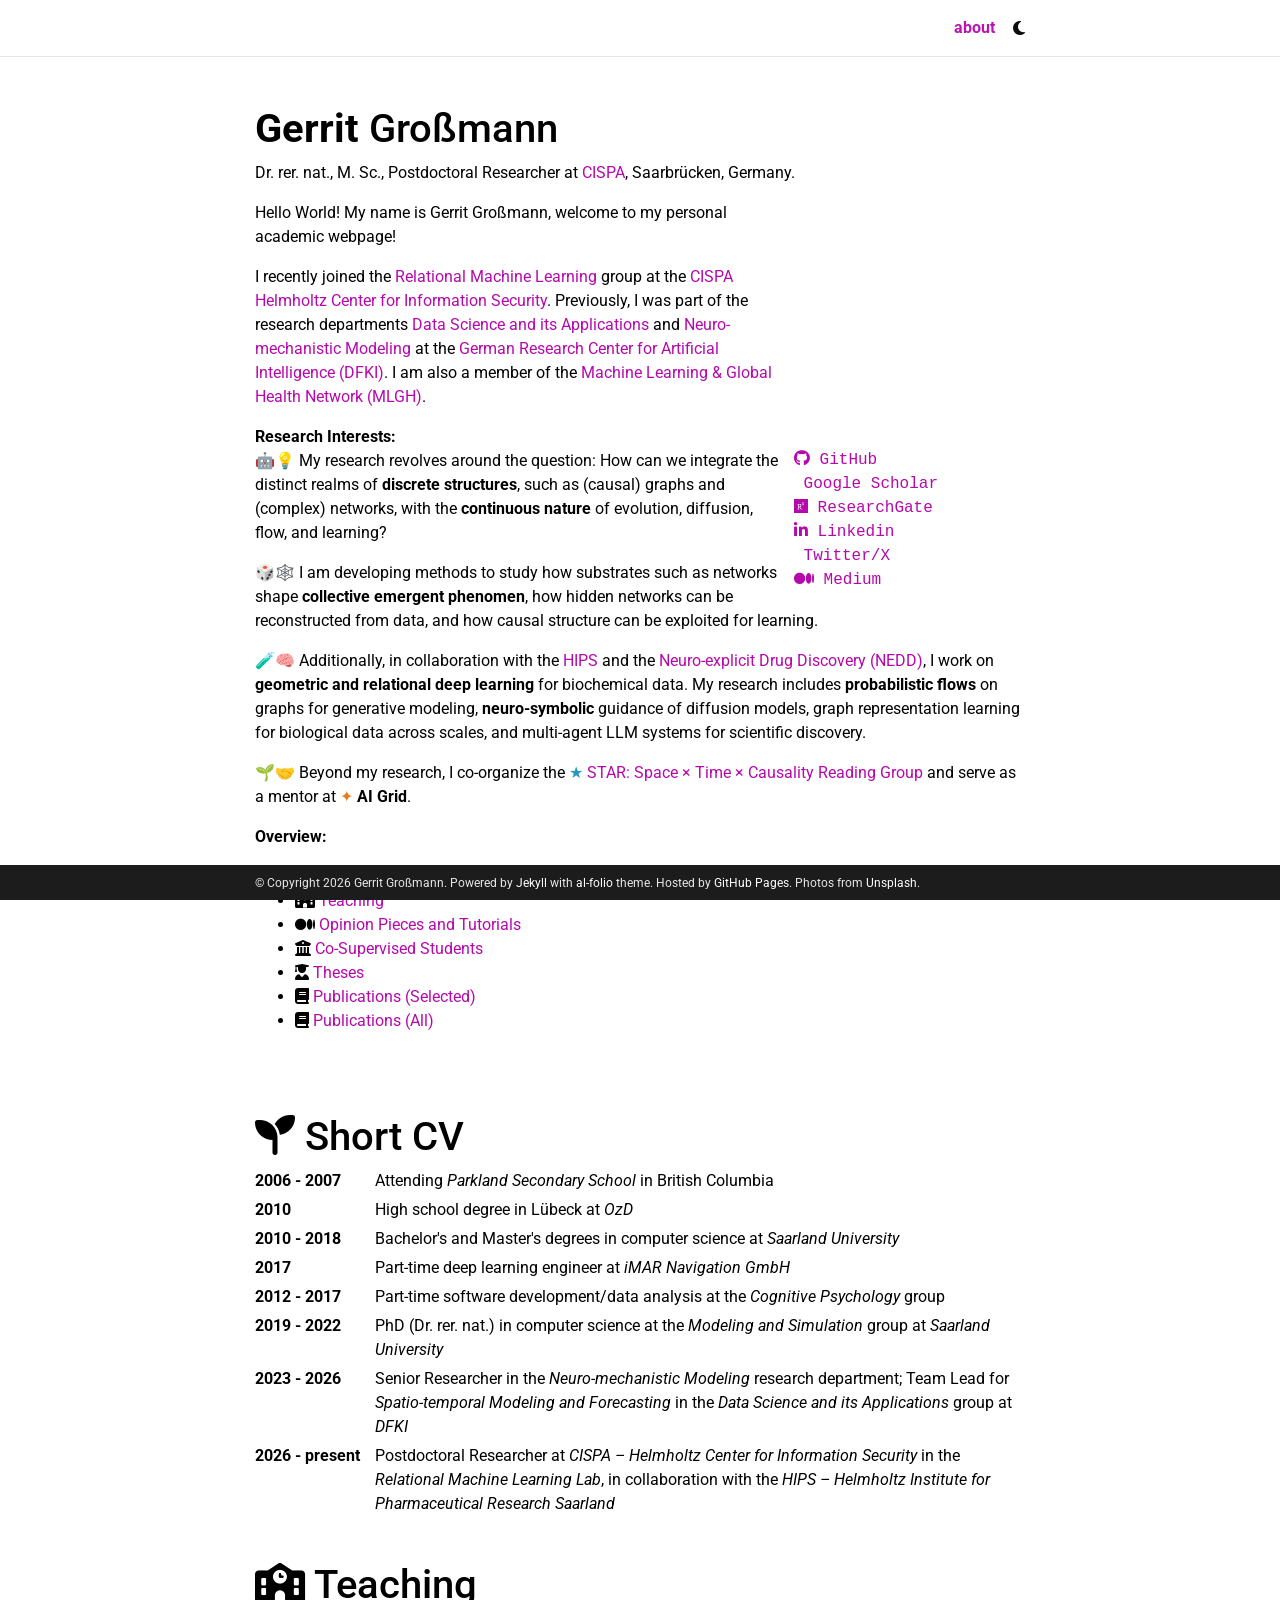
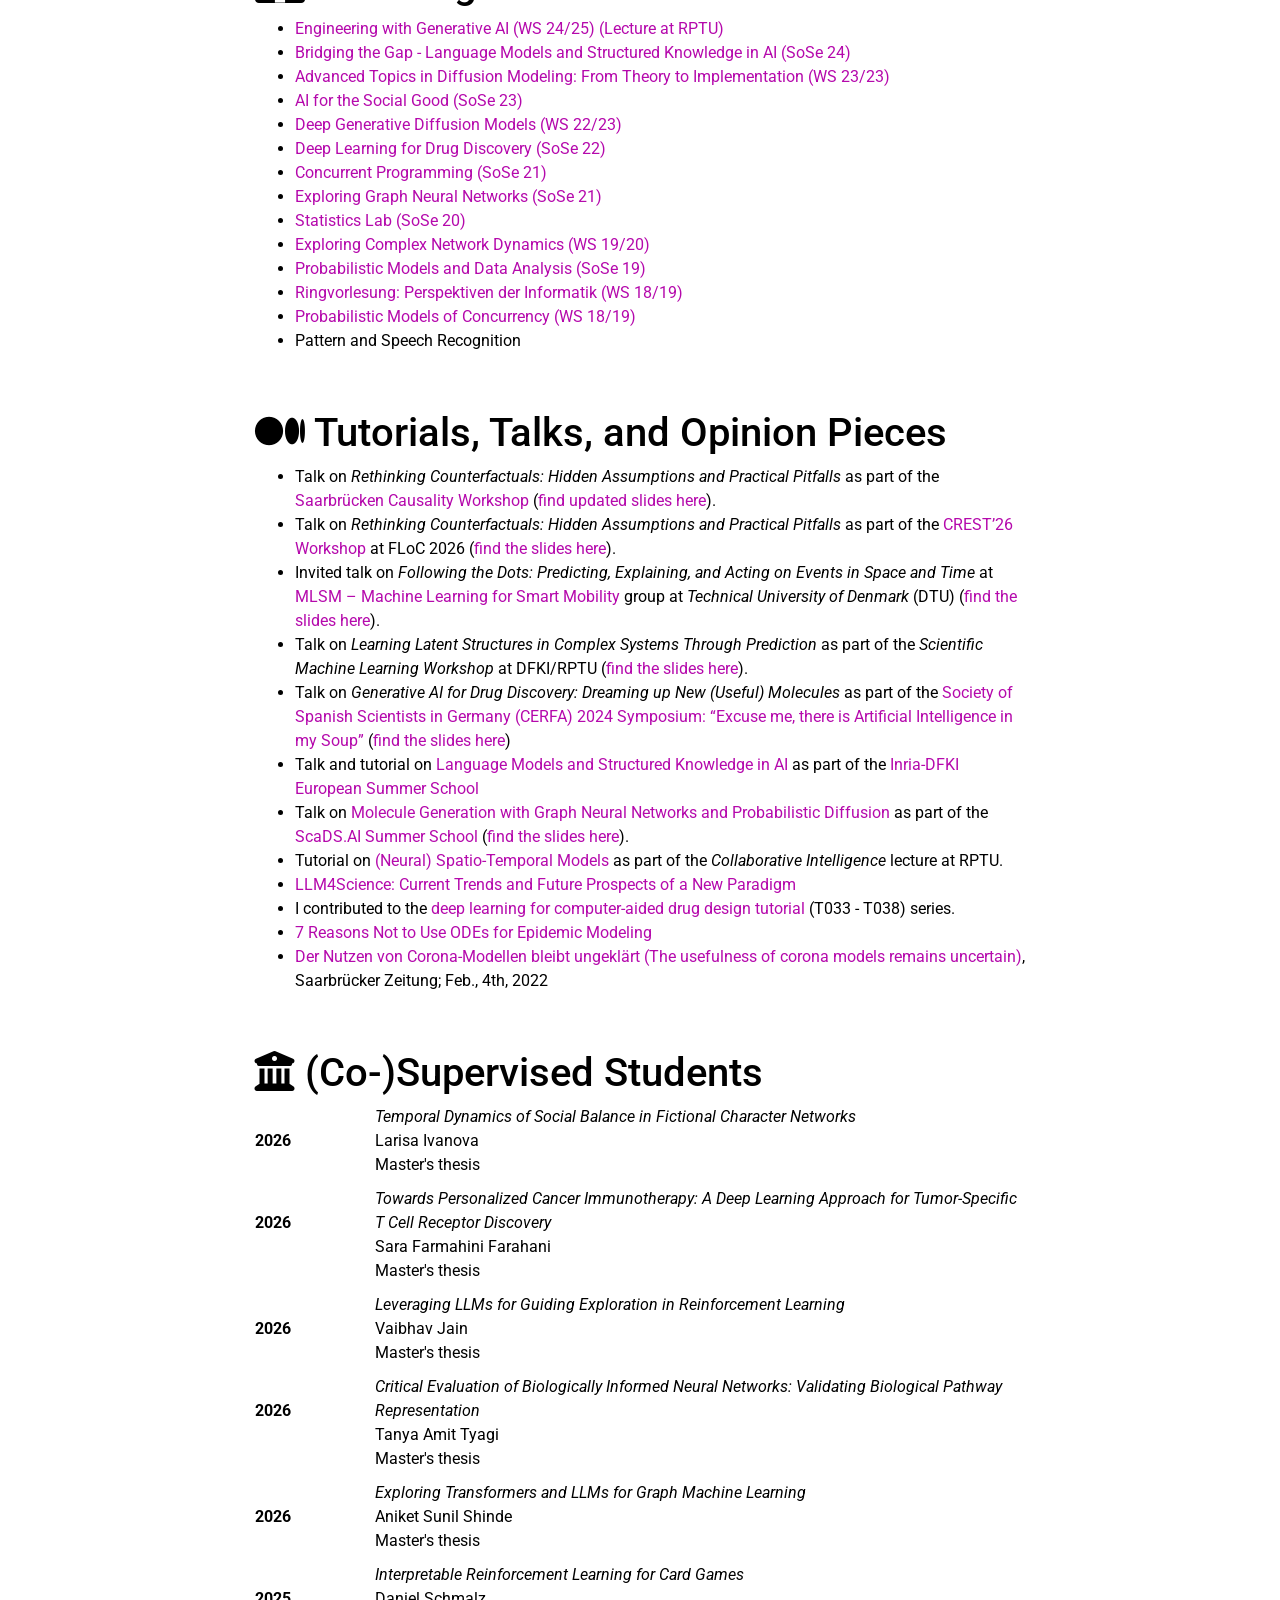
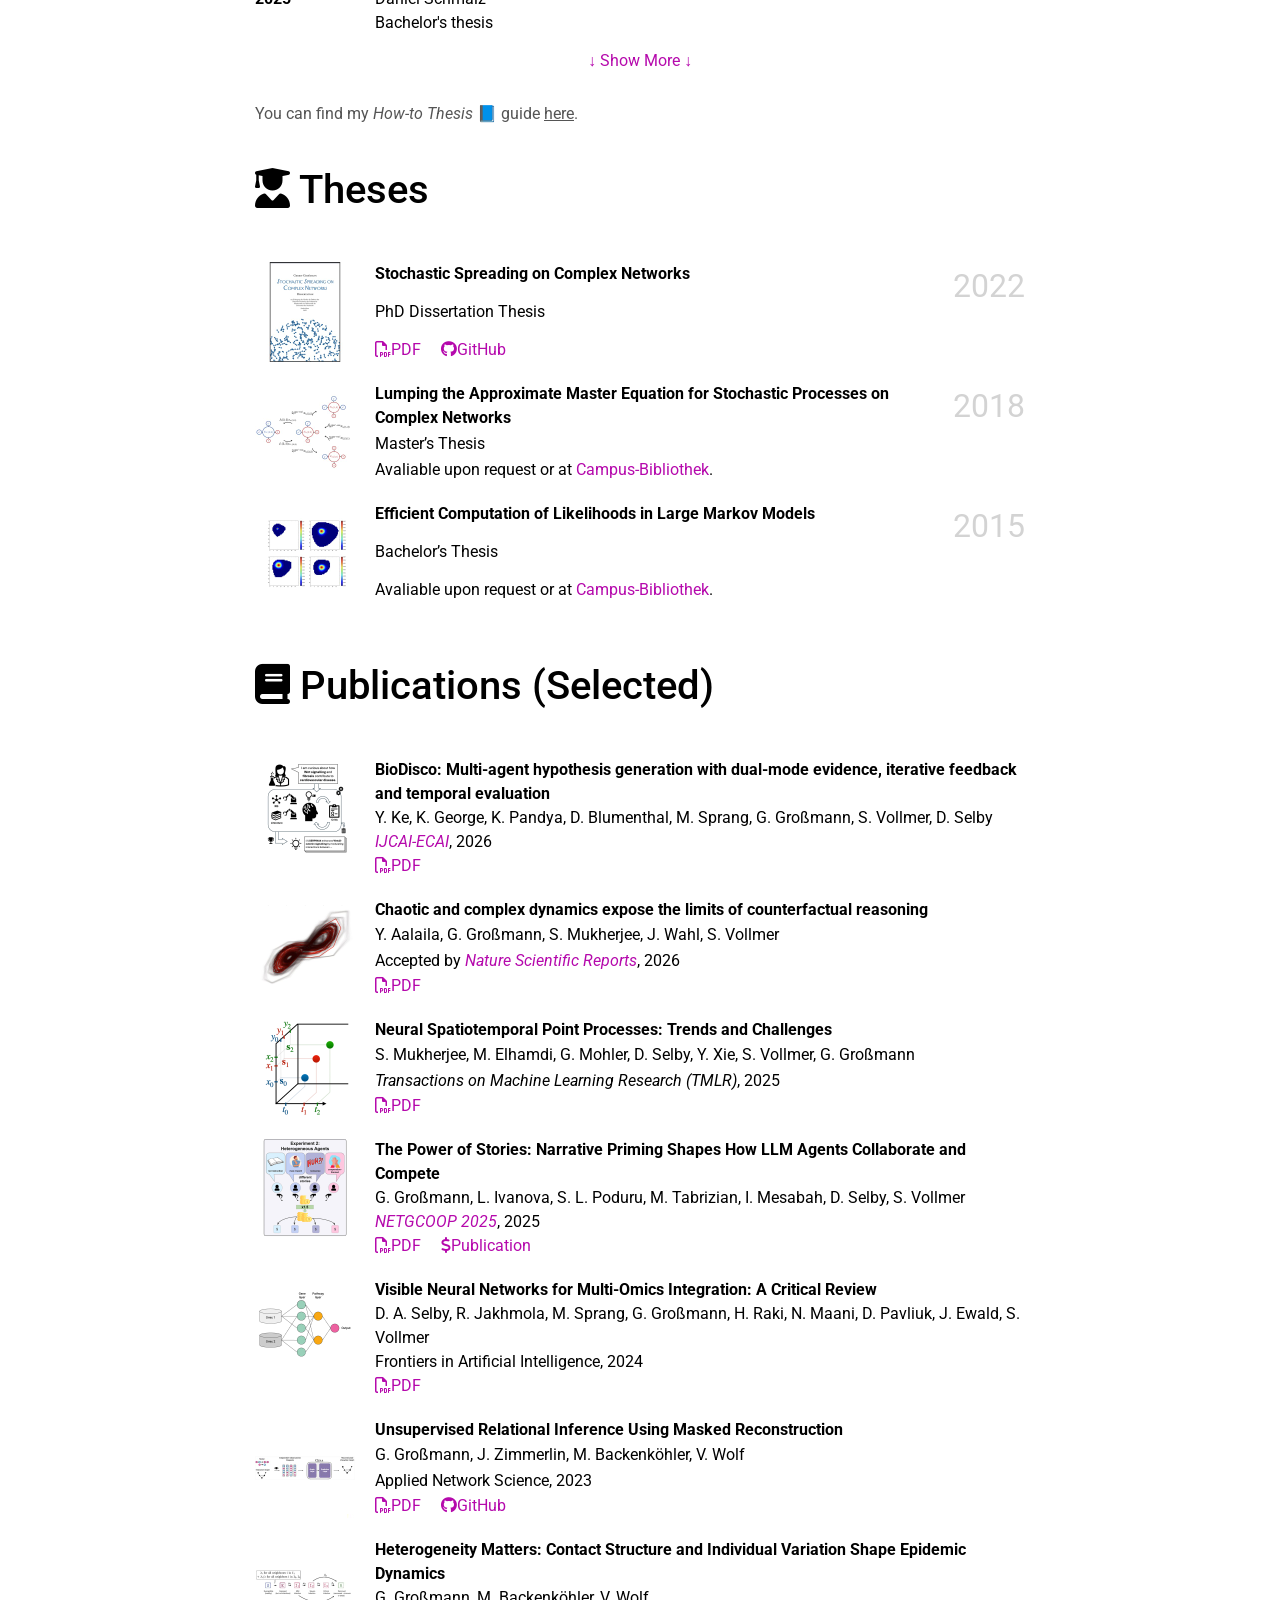
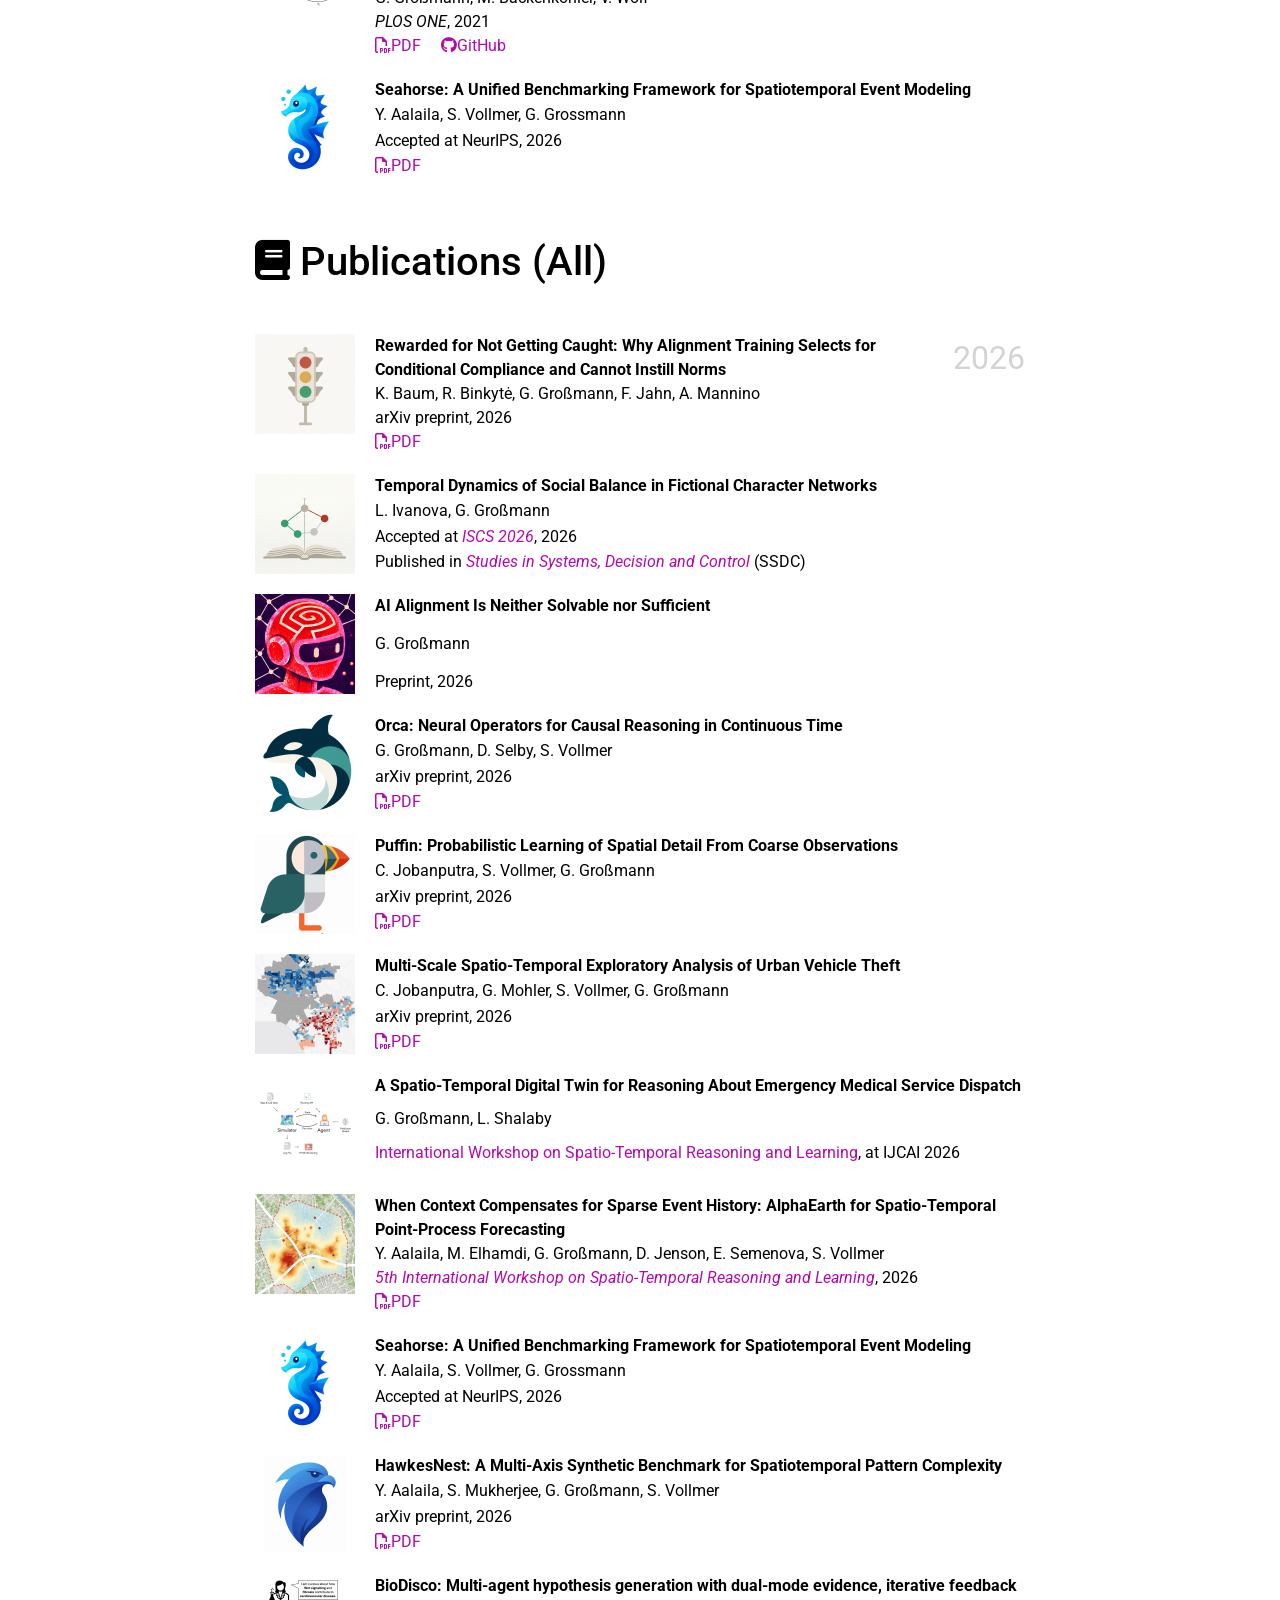
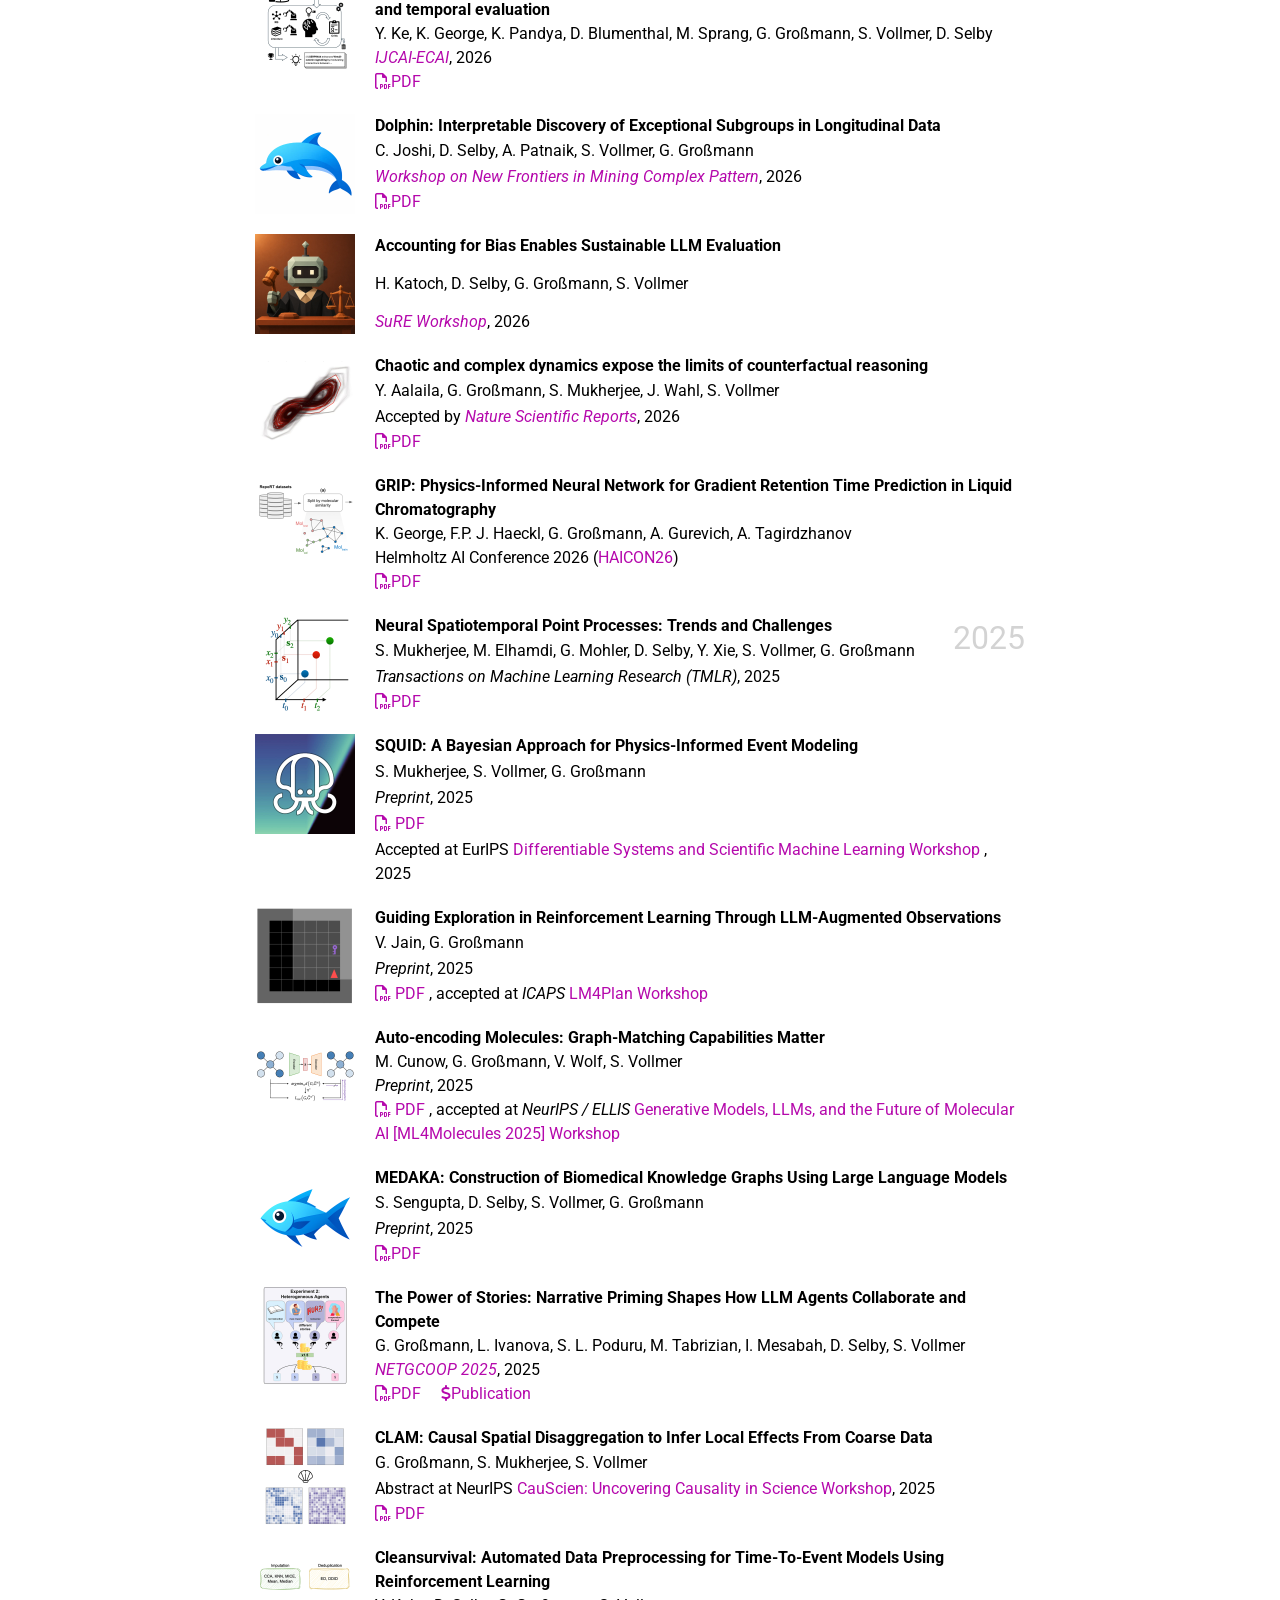
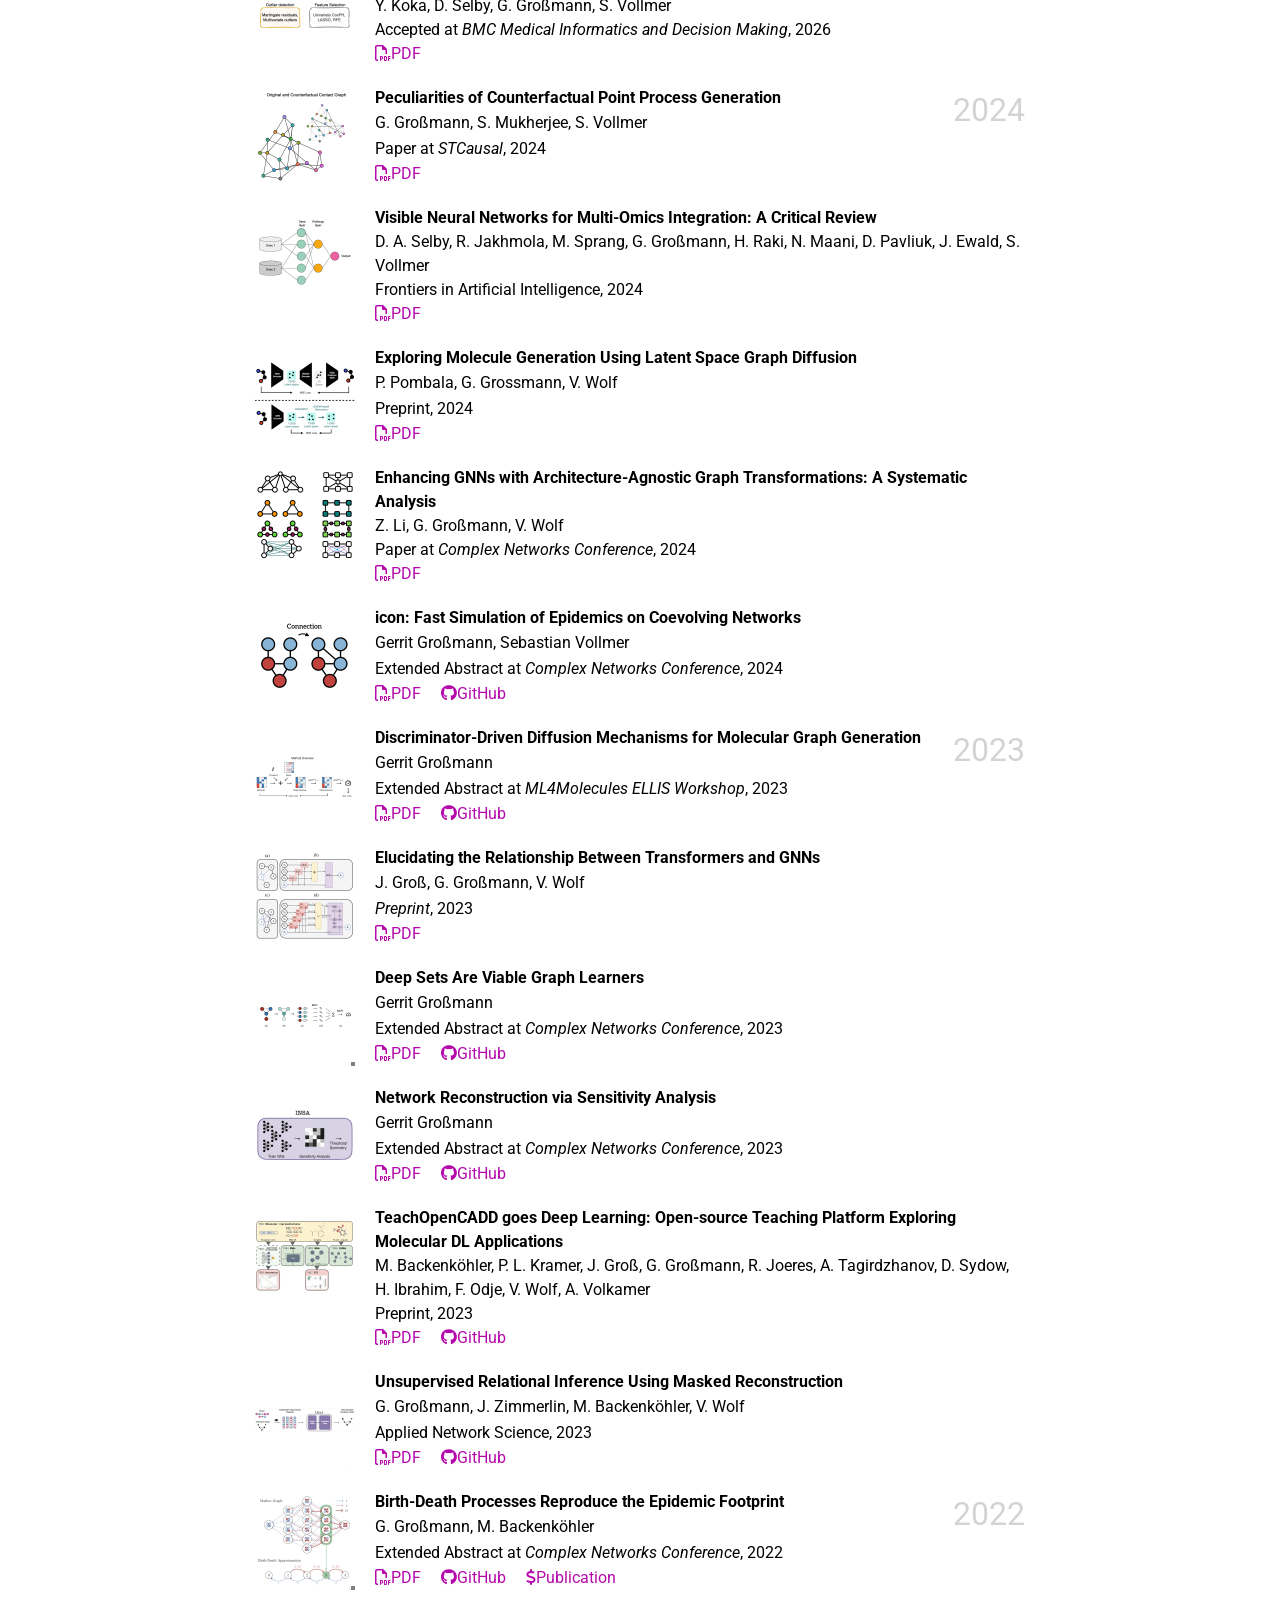
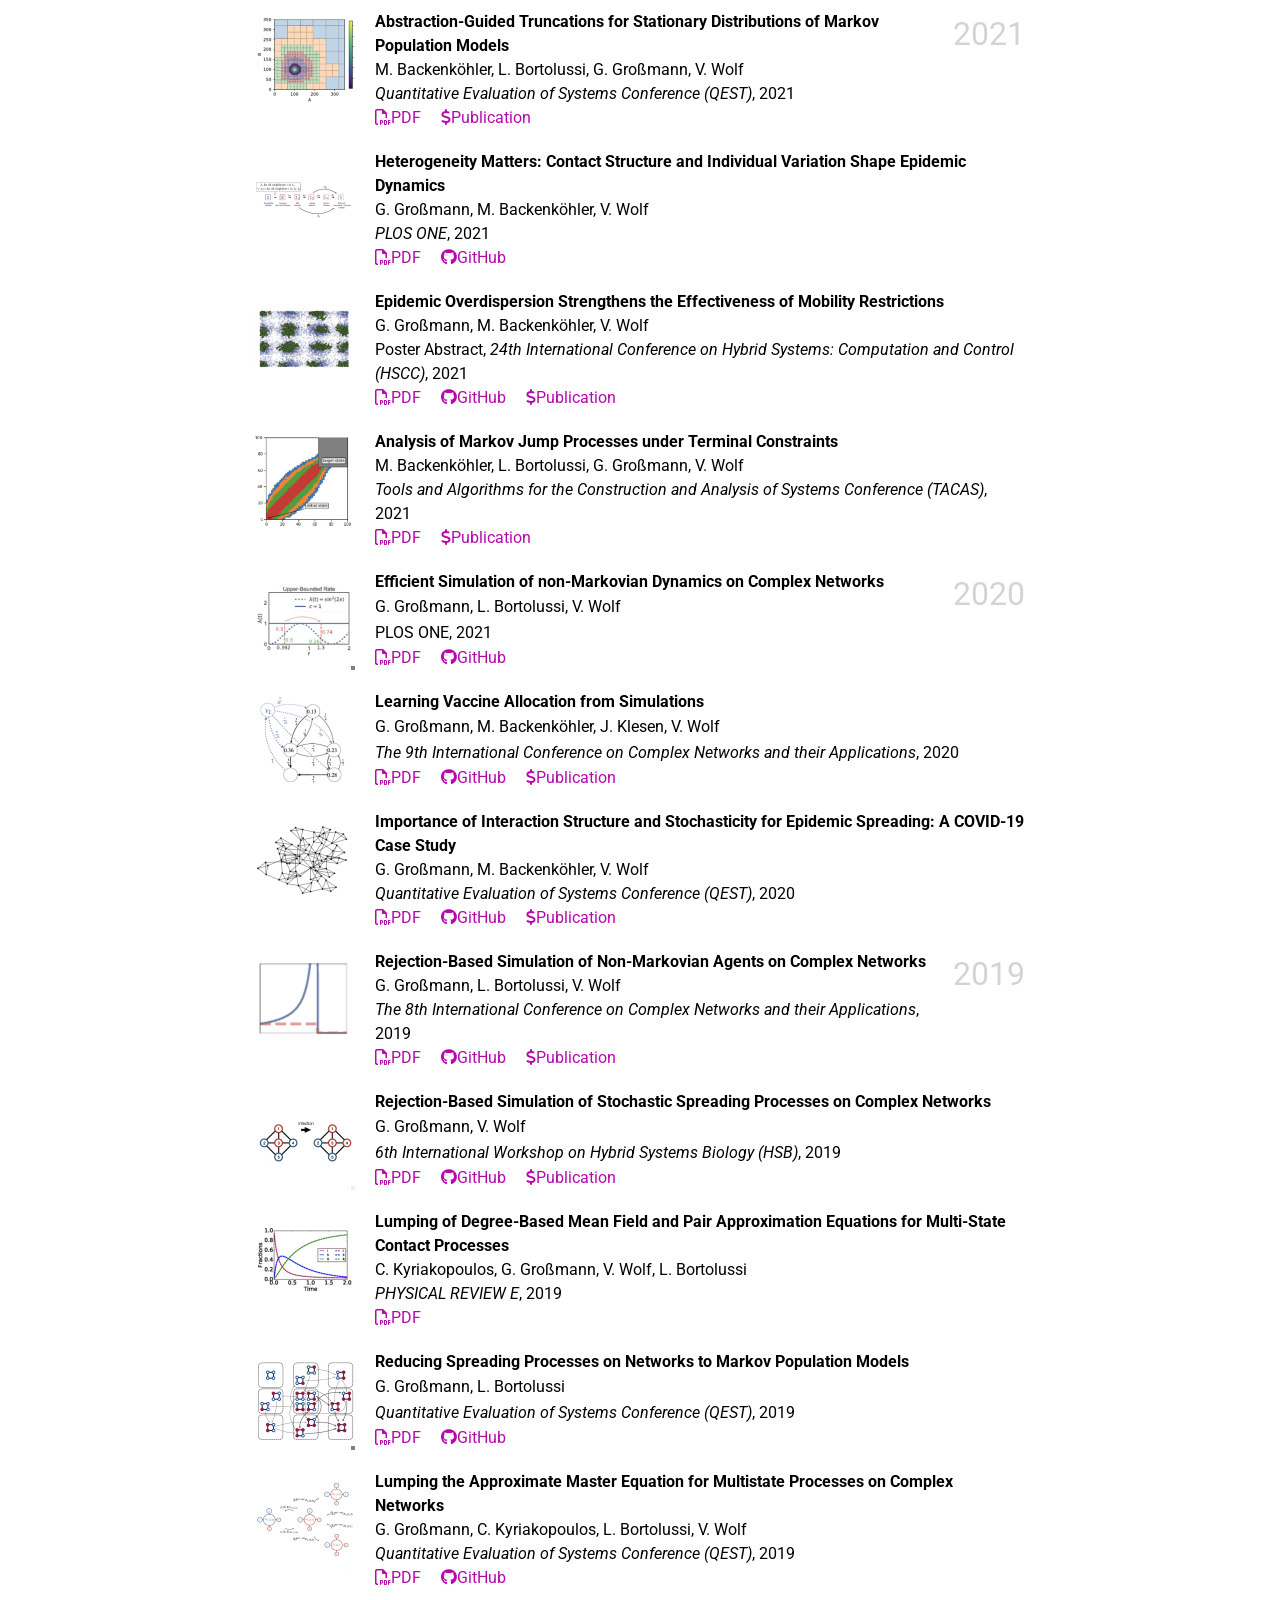
==== commit 6a0f814b: "Deploying to gh-pages from @ gerritgr/gerritgr.github.io@18d6b604093375834d4a7b6133862ddd7445a400 🚀" ====
--- a/index.html
+++ b/index.html
@@ -1 +1 @@
-<!DOCTYPE html> <html lang="en"> <head> <meta http-equiv="Content-Type" content="text/html; charset=UTF-8"> <meta charset="utf-8"> <meta name="viewport" content="width=device-width, initial-scale=1, shrink-to-fit=no"> <meta http-equiv="X-UA-Compatible" content="IE=edge"> <title>Gerrit Großmann</title> <meta name="author" content="Gerrit Großmann"> <meta name="description" content="A simple, whitespace theme for academics. Based on [*folio](https://github.com/bogoli/-folio) design. "> <meta name="keywords" content="jekyll, jekyll-theme, academic-website, portfolio-website"> <link rel="stylesheet" href="/assets/css/bootstrap.min.css?a4b3f509e79c54a512b890d73235ef04"> <link rel="stylesheet" href="https://cdn.jsdelivr.net/npm/mdbootstrap@4.20.0/css/mdb.min.css" integrity="sha256-jpjYvU3G3N6nrrBwXJoVEYI/0zw8htfFnhT9ljN3JJw=" crossorigin="anonymous"> <link defer rel="stylesheet" href="https://unpkg.com/bootstrap-table@1.22.1/dist/bootstrap-table.min.css"> <link rel="stylesheet" href="/assets/css/academicons.min.css?f0b7046b84e425c55f3463ac249818f5"> <link rel="stylesheet" type="text/css" href="https://fonts.googleapis.com/css?family=Roboto:300,400,500,700|Roboto+Slab:100,300,400,500,700|Material+Icons"> <link rel="stylesheet" href="/assets/css/jekyll-pygments-themes-github.css?19f3075a2d19613090fe9e16b564e1fe" media="" id="highlight_theme_light"> <link rel="shortcut icon" href="data:image/svg+xml,&lt;svg%20xmlns=%22http://www.w3.org/2000/svg%22%20viewBox=%220%200%20100%20100%22&gt;&lt;text%20y=%22.9em%22%20font-size=%2290%22&gt;%E2%9A%9B%EF%B8%8F&lt;/text&gt;&lt;/svg&gt;"> <link rel="stylesheet" href="/assets/css/main.css?d41d8cd98f00b204e9800998ecf8427e"> <link rel="canonical" href="https://gerritgr.github.io/"> <link rel="stylesheet" href="/assets/css/jekyll-pygments-themes-native.css?e74e74bf055e5729d44a7d031a5ca6a5" media="none" id="highlight_theme_dark"> <script src="/assets/js/theme.js?96d6b3e1c3604aca8b6134c7afdd5db6"></script> <script src="/assets/js/dark_mode.js?9b17307bb950ffa2e34be0227f53558f"></script> </head> <body class="fixed-top-nav "> <header> <nav id="navbar" class="navbar navbar-light navbar-expand-sm fixed-top"> <div class="container"> <button class="navbar-toggler collapsed ml-auto" type="button" data-toggle="collapse" data-target="#navbarNav" aria-controls="navbarNav" aria-expanded="false" aria-label="Toggle navigation"> <span class="sr-only">Toggle navigation</span> <span class="icon-bar top-bar"></span> <span class="icon-bar middle-bar"></span> <span class="icon-bar bottom-bar"></span> </button> <div class="collapse navbar-collapse text-right" id="navbarNav"> <ul class="navbar-nav ml-auto flex-nowrap"> <li class="nav-item active"> <a class="nav-link" href="/">about<span class="sr-only">(current)</span></a> </li> <li class="toggle-container"> <button id="light-toggle" title="Change theme"> <i class="fas fa-moon"></i> <i class="fas fa-sun"></i> </button> </li> </ul> </div> </div> </nav> <progress id="progress" value="0"> <div class="progress-container"> <span class="progress-bar"></span> </div> </progress> </header> <div class="container mt-5"> <div class="post"> <header class="post-header"> <h1 class="post-title"> <span class="font-weight-bold">Gerrit</span> Großmann </h1> <p class="desc">Dr. rer. nat., M. Sc., Postdoctoral Researcher at <a href="https://cispa.de/" rel="external nofollow noopener" target="_blank">CISPA</a>, Saarbrücken, Germany.</p> </header> <article> <div class="profile float-right"> <figure> <picture> <source class="responsive-img-srcset" media="(max-width: 480px)" srcset="/assets/img/prof_pic-480.webp"></source> <source class="responsive-img-srcset" media="(max-width: 800px)" srcset="/assets/img/prof_pic-800.webp"></source> <source class="responsive-img-srcset" media="(max-width: 1400px)" srcset="/assets/img/prof_pic-1400.webp"></source> <img src="/assets/img/prof_pic.jpg?9fc8738436fbd028ddac311516c3aae4" class="img-fluid z-depth-1 rounded" width="auto" height="auto" alt="prof_pic.jpg" onerror="this.onerror=null; $('.responsive-img-srcset').remove();"> </picture> </figure> <div class="more-info"> <p><a href="https://github.com/gerritgr" rel="external nofollow noopener" target="_blank"><i class="fab fa-github"></i> GitHub</a></p> <br> <p><a href="https://scholar.google.de/citations?user=e27EmFsAAAAJ&amp;hl=de" rel="external nofollow noopener" target="_blank"><i class="fa-brands fa-google-scholar"></i> Google Scholar</a></p> <br> <p><a href="https://www.researchgate.net/profile/Gerrit-Grossmann" rel="external nofollow noopener" target="_blank"><i class="fa-brands fa-researchgate"></i> ResearchGate</a></p> <br> <p><a href="https://www.linkedin.com/in/gerrit-gro%C3%9Fmann/" rel="external nofollow noopener" target="_blank"><i class="fa-brands fa-linkedin-in"></i> Linkedin</a></p> <br> <p><a href="https://twitter.com/GroGerrit" rel="external nofollow noopener" target="_blank"><i class="fa-brands fa-x-twitter"></i> Twitter/X</a></p> <br> <p><a href="https://medium.com/@gerritgr" rel="external nofollow noopener" target="_blank"><i class="fa-brands fa-medium"></i> Medium</a></p> </div> </div> <div class="clearfix"> <script src="https://kit.fontawesome.com/568534ed70.js" crossorigin="anonymous"></script> <p>Hello World! My name is Gerrit Großmann, welcome to my personal academic webpage!</p> <p>I recently joined the <a href="https://relationalml.github.io/" rel="external nofollow noopener" target="_blank">Relational Machine Learning</a> group at the <a href="https://cispa.de/" rel="external nofollow noopener" target="_blank">CISPA Helmholtz Center for Information Security</a>. Previously, I was part of the research departments <a href="https://dsa.dfki.de" rel="external nofollow noopener" target="_blank">Data Science and its Applications</a> and <a href="https://www.dfki.de/nmm" rel="external nofollow noopener" target="_blank">Neuro-mechanistic Modeling</a> at the <a href="https://www.dfki.de/web" rel="external nofollow noopener" target="_blank">German Research Center for Artificial Intelligence (DFKI)</a>. I am also a member of the <a href="https://mlgh.net/" rel="external nofollow noopener" target="_blank">Machine Learning &amp; Global Health Network (MLGH)</a>.</p> <p><strong>Research Interests:</strong> <br> 🤖💡 My research revolves around the question: How can we integrate the distinct realms of <strong>discrete structures</strong>, such as (causal) graphs and (complex) networks, with the <strong>continuous nature</strong> of evolution, diffusion, flow, and learning?</p> <p>🎲🕸️ I am developing methods to study how substrates such as networks shape <strong>collective emergent phenomen</strong>, how hidden networks can be reconstructed from data, and how causal structure can be exploited for learning.</p> <p>🧪🧠 Additionally, in collaboration with the <a href="https://www.helmholtz-hips.de/en/" rel="external nofollow noopener" target="_blank">HIPS</a> and the <a href="https://nextaid.cs.uni-saarland.de/" rel="external nofollow noopener" target="_blank">Neuro-explicit Drug Discovery (NEDD)</a>, I work on <strong>geometric and relational deep learning</strong> for biochemical data. My research includes <strong>probabilistic flows</strong> on graphs for generative modeling, <strong>neuro-symbolic</strong> guidance of diffusion models, graph representation learning for biological data across scales, and multi-agent LLM systems for scientific discovery.</p> <p>🌱🤝 Beyond my research, I co-organize the <span style="color:#2798ba;">★</span> <a href="https://spacetimecausality.github.io/" rel="external nofollow noopener" target="_blank">STAR: Space × Time × Causality Reading Group</a> and serve as a mentor at <span style="color:#e67e22;">✦</span> <a href="https://ai-grid.org" target="_blank" rel="noopener"><strong>AI Grid</strong></a>.</p> <p><strong>Overview:</strong></p> <ul> <li> <i class="fa-solid fa-seedling"></i> <a href="#short-cv">Short CV</a> </li> <li> <i class="fa-solid fa-school"></i> <a href="#teaching">Teaching</a> </li> <li> <i class="fa-brands fa-medium"></i> <a href="#blog">Opinion Pieces and Tutorials</a> </li> <li> <i class="fa-solid fa-building-columns"></i> <a href="#students">Co-Supervised Students</a> </li> <li> <i class="fa-solid fa-user-graduate"></i> <a href="#theses">Theses</a> </li> <li> <i class="fa-solid fa-book"></i> <a href="#publications-selected">Publications (Selected)</a> </li> <li> <i class="fa-solid fa-book"></i> <a href="#publications-all">Publications (All)</a> </li> </ul> <p><br> <a id="short-cv"></a> <br></p> <h1 id="-short-cv"> <i class="fa-solid fa-seedling"></i> Short CV</h1> <div style="display: flex; flex-direction: column;"> <div style="display: flex; margin-bottom: 5px;"> <div style="min-width: 120px; font-weight: bold;">2006 - 2007</div> <div>Attending <em>Parkland Secondary School</em> in British Columbia</div> </div> <div style="display: flex; margin-bottom: 5px;"> <div style="min-width: 120px; font-weight: bold;">2010 <span style="color: transparent;">- 0000</span> </div> <div>High school degree in Lübeck at <em>OzD</em> </div> </div> <div style="display: flex; margin-bottom: 5px;"> <div style="min-width: 120px; font-weight: bold;">2010 - 2018</div> <div>Bachelor's and Master's degrees in computer science at <em>Saarland University</em> </div> </div> <div style="display: flex; margin-bottom: 5px;"> <div style="min-width: 120px; font-weight: bold;">2017 <span style="color: transparent;">- 0000</span> </div> <div>Part-time deep learning engineer at <em>iMAR Navigation GmbH</em> </div> </div> <div style="display: flex; margin-bottom: 5px;"> <div style="min-width: 120px; font-weight: bold;">2012 - 2017</div> <div>Part-time software development/data analysis at the <em>Cognitive Psychology</em> group</div> </div> <div style="display: flex; margin-bottom: 5px;"> <div style="min-width: 120px; font-weight: bold;">2019 - 2022</div> <div>PhD (Dr. rer. nat.) in computer science at the <em>Modeling and Simulation</em> group at <em>Saarland University</em> </div> </div> <div style="display: flex; margin-bottom: 5px;"> <div style="min-width: 120px; font-weight: bold;">2023 - 2026</div> <div> Senior Researcher in the <em>Neuro-mechanistic Modeling</em> research department; Team Lead for <em>Spatio-temporal Modeling and Forecasting</em> in the <em>Data Science and its Applications</em> group at <em>DFKI</em> </div> </div> <div style="display: flex; margin-bottom: 5px;"> <div style="min-width: 120px; font-weight: bold;">2026 - present</div> <div> Postdoctoral Researcher at <em>CISPA – Helmholtz Center for Information Security</em> in the <em>Relational Machine Learning Lab</em>, in collaboration with the <em>HIPS – Helmholtz Institute for Pharmaceutical Research Saarland</em> </div> </div> </div> <p><a id="teaching"></a> <br></p> <h1 id="-teaching"> <i class="fa-solid fa-school"></i> Teaching</h1> <ul> <li><a href="https://olat.vcrp.de/dmz/" rel="external nofollow noopener" target="_blank">Engineering with Generative AI (WS 24/25) (Lecture at RPTU)</a></li> <li><a href="https://mosi.uni-saarland.de/lectures/24_1_bridging_the_gap/" rel="external nofollow noopener" target="_blank">Bridging the Gap - Language Models and Structured Knowledge in AI (SoSe 24)</a></li> <li><a href="https://mosi.uni-saarland.de/lectures/23_2_deep_diffusion/" rel="external nofollow noopener" target="_blank">Advanced Topics in Diffusion Modeling: From Theory to Implementation (WS 23/23)</a></li> <li><a href="https://mosi.uni-saarland.de/lectures/23_1_ai_for_the_social_good" rel="external nofollow noopener" target="_blank">AI for the Social Good (SoSe 23)</a></li> <li><a href="https://mosi.uni-saarland.de/lectures/22_2_deep_diffusion" rel="external nofollow noopener" target="_blank">Deep Generative Diffusion Models (WS 22/23)</a></li> <li><a href="https://mosi.uni-saarland.de/lectures/22_1_deep_learning_for_drug_discovery" rel="external nofollow noopener" target="_blank">Deep Learning for Drug Discovery (SoSe 22)</a></li> <li><a href="https://mcms.cs.uni-saarland.de/np21/" rel="external nofollow noopener" target="_blank">Concurrent Programming (SoSe 21)</a></li> <li><a href="https://mosi.uni-saarland.de/lectures/21_1_exploring_graphneuralnetworks" rel="external nofollow noopener" target="_blank">Exploring Graph Neural Networks (SoSe 21)</a></li> <li><a href="https://mosi.uni-saarland.de/lectures/20_1_statlab" rel="external nofollow noopener" target="_blank">Statistics Lab (SoSe 20)</a></li> <li><a href="https://mosi.uni-saarland.de/lectures/19_2_complex_networks" rel="external nofollow noopener" target="_blank">Exploring Complex Network Dynamics (WS 19/20)</a></li> <li><a href="https://mosi.uni-saarland.de/lectures/19_1_prob_mod" rel="external nofollow noopener" target="_blank">Probabilistic Models and Data Analysis (SoSe 19)</a></li> <li><a href="https://mosi.uni-saarland.de/lectures/18_2_perspektiven" rel="external nofollow noopener" target="_blank">Ringvorlesung: Perspektiven der Informatik (WS 18/19)</a></li> <li><a href="https://dcms.cs.uni-saarland.de/conca_1819/" rel="external nofollow noopener" target="_blank">Probabilistic Models of Concurrency (WS 18/19)</a></li> <li>Pattern and Speech Recognition</li> </ul> <p><a id="blog"></a> <a id="cerfa"></a> <br></p> <h1 id="-tutorials-talks-and-opinion-pieces"> <i class="fa-brands fa-medium"></i> Tutorials, Talks, and Opinion Pieces</h1> <ul> <li>Talk on <em>Rethinking Counterfactuals: Hidden Assumptions and Practical Pitfalls</em> as part of the <a href="https://sites.google.com/view/saarbrueckencausalityworkshop" rel="external nofollow noopener" target="_blank">Saarbrücken Causality Workshop</a> (<a href="https://github.com/gerritgr/SB_causality_talk" rel="external nofollow noopener" target="_blank">find updated slides here</a>).</li> <li>Talk on <em>Rethinking Counterfactuals: Hidden Assumptions and Practical Pitfalls</em> as part of the <a href="https://sites.google.com/view/crest26" rel="external nofollow noopener" target="_blank">CREST’26 Workshop</a> at FLoC 2026 (<a href="https://github.com/gerritgr/crest_2026" rel="external nofollow noopener" target="_blank">find the slides here</a>).</li> <li>Invited talk on <em>Following the Dots: Predicting, Explaining, and Acting on Events in Space and Time</em> at <a href="https://mlsm.man.dtu.dk/" rel="external nofollow noopener" target="_blank">MLSM – Machine Learning for Smart Mobility</a> group at <em>Technical University of Denmark</em> (DTU) (<a href="https://github.com/gerritgr/dtu_talk_2026" rel="external nofollow noopener" target="_blank">find the slides here</a>).</li> <li>Talk on <em>Learning Latent Structures in Complex Systems Through Prediction</em> as part of the <em>Scientific Machine Learning Workshop</em> at DFKI/RPTU (<a href="http://github.com/gerritgr/sciml2026" rel="external nofollow noopener" target="_blank">find the slides here</a>).</li> <li>Talk on <em>Generative AI for Drug Discovery: Dreaming up New (Useful) Molecules</em> as part of the <a href="https://cerfa.de/blog/2024/09/06/symposium-2024-excuse-me-there-is-artificial-intelligence-in-my-soup/" rel="external nofollow noopener" target="_blank">Society of Spanish Scientists in Germany (CERFA) 2024 Symposium: “Excuse me, there is Artificial Intelligence in my Soup”</a> (<a href="https://github.com/gerritgr/cerfa_talk" rel="external nofollow noopener" target="_blank">find the slides here</a>)</li> <li>Talk and tutorial on <a href="https://github.com/gerritgr/LLMSummerSchool" rel="external nofollow noopener" target="_blank">Language Models and Structured Knowledge in AI</a> as part of the <a href="https://idessai.eu/venue-2024/" rel="external nofollow noopener" target="_blank">Inria-DFKI European Summer School</a> </li> <li>Talk on <a href="https://scads.ai/education/summer-schools/summer-school-2024/dr-gerrit-grossmann/" rel="external nofollow noopener" target="_blank">Molecule Generation with Graph Neural Networks and Probabilistic Diffusion</a> as part of the <a href="https://scads.ai/education/summer-schools/summer-school-2024/" rel="external nofollow noopener" target="_blank">ScaDS.AI Summer School</a> (<a href="https://github.com/gerritgr/diffusion_gnn_tutorial" rel="external nofollow noopener" target="_blank">find the slides here</a>).</li> <li>Tutorial on <a href="https://github.com/gerritgr/spatio-temporal-lecture" rel="external nofollow noopener" target="_blank">(Neural) Spatio-Temporal Models</a> as part of the <em>Collaborative Intelligence</em> lecture at RPTU.</li> <li><a href="https://medium.com/@gerritgr/llm4science-current-trends-and-future-prospects-of-a-new-paradigm-e6b53c61df74" rel="external nofollow noopener" target="_blank">LLM4Science: Current Trends and Future Prospects of a New Paradigm</a></li> <li>I contributed to the <a href="https://github.com/volkamerlab/teachopencadd/tree/master" rel="external nofollow noopener" target="_blank">deep learning for computer-aided drug design tutorial</a> (T033 - T038) series.</li> <li><a href="https://gerritgr.medium.com/7-reasons-not-to-use-odes-for-epidemic-modeling-bf451037a97f" rel="external nofollow noopener" target="_blank">7 Reasons Not to Use ODEs for Epidemic Modeling</a></li> <li> <a href="https://www.pressreader.com/germany/saarbruecker-zeitung/20220204/281883006743772" rel="external nofollow noopener" target="_blank">Der Nutzen von Corona-Modellen bleibt ungeklärt (The usefulness of corona models remains uncertain)</a>, Saarbrücker Zeitung; Feb., 4th, 2022</li> </ul> <p><a id="students"></a> <br></p> <h1 id="-co-supervised-students"> <i class="fa-solid fa-building-columns"></i> (Co-)Supervised Students</h1> <div id="students-list"> <div style="display: flex; margin-bottom: 10px;"> <div style="min-width: 120px; font-weight: bold; align-items: center;"> <br>2026</div> <div> <em>Temporal Dynamics of Social Balance in Fictional Character Networks</em><br>Larisa Ivanova<br>Master's thesis</div> </div> <div style="display: flex; margin-bottom: 10px;"> <div style="min-width: 120px; font-weight: bold; align-items: center;"> <br>2026</div> <div> <em>Towards Personalized Cancer Immunotherapy: A Deep Learning Approach for Tumor-Specific T Cell Receptor Discovery</em><br>Sara Farmahini Farahani<br>Master's thesis</div> </div> <div style="display: flex; margin-bottom: 10px;"> <div style="min-width: 120px; font-weight: bold; align-items: center;"> <br>2026</div> <div> <em>Leveraging LLMs for Guiding Exploration in Reinforcement Learning</em><br>Vaibhav Jain<br>Master's thesis</div> </div> <div style="display: flex; margin-bottom: 10px;"> <div style="min-width: 120px; font-weight: bold; align-items: center;"> <br>2026</div> <div> <em>Critical Evaluation of Biologically Informed Neural Networks: Validating Biological Pathway Representation</em><br>Tanya Amit Tyagi<br>Master's thesis</div> </div> <div style="display: flex; margin-bottom: 10px;"> <div style="min-width: 120px; font-weight: bold; align-items: center;"> <br>2026</div> <div> <em>Exploring Transformers and LLMs for Graph Machine Learning</em><br>Aniket Sunil Shinde<br>Master's thesis</div> </div> <div style="display: flex; margin-bottom: 10px;"> <div style="min-width: 120px; font-weight: bold; align-items: center;"> <br>2025</div> <div> <em>Interpretable Reinforcement Learning for Card Games</em><br>Daniel Schmalz<br>Bachelor's thesis</div> </div> <div style="display: flex; margin-bottom: 10px;"> <div style="min-width: 120px; font-weight: bold; align-items: center;"> <br>2025</div> <div> <em>Exploring the Weight Space of Neural Networks for Learning and Generation</em><br>Davronbek Islamov<br>Masters's thesis</div> </div> <div style="display: flex; margin-bottom: 10px;"> <div style="min-width: 120px; font-weight: bold; align-items: center;"> <br>2025</div> <div> <em>Enhancing GNNs with Architecture-Agnostic Graph Transformations: A Systematic Analysis</em><br>Zhifei Li<br>Masters's thesis</div> </div> <div style="display: flex; margin-bottom: 10px;"> <div style="min-width: 120px; font-weight: bold; align-items: center;"> <br>2025</div> <div> <em>Discrete Optimization for the Calibration of Metabolic Networks</em><br>Philipp Radder<br>Bachelor's thesis</div> </div> <div style="display: flex; margin-bottom: 10px;"> <div style="min-width: 120px; font-weight: bold; align-items: center;"> <br>2024</div> <div> <em>Molecule Generation Using Latent Space Graph Diffusion</em><br>Prashanth Pombala<br>Master's thesis</div> </div> <div style="display: flex; margin-bottom: 10px;"> <div style="min-width: 120px; font-weight: bold; align-items: center;"> <br>2024</div> <div> <em>Causal Spatio-Temporal Analysis of Event Data</em><br>Anishka Singh<br>Bachelor's thesis</div> </div> <div style="display: flex; margin-bottom: 10px;"> <div style="min-width: 120px; font-weight: bold; align-items: center;"> <br>2024</div> <div> <em>Domain Generelization for Causal Learning in Spatio-Temporal Point Processes</em><br>Diya Narayanan<br>Bachelor's thesis</div> </div> <div style="display: flex; margin-bottom: 10px;"> <div style="min-width: 120px; font-weight: bold; align-items: center;"> <br>2024</div> <div> <em>Efficient Numerical Methods for Simulating Epidemic Spreading on Adaptive Networks</em><br>Désirée Wiltzius<br>Bachelor's thesis</div> </div> <div style="display: flex; margin-bottom: 10px;"> <div style="min-width: 120px; font-weight: bold; align-items: center;"> <br>2024</div> <div> <em>Simulation and Inference of Point Processes</em><br>Yehia Farghaly<br>Bachelor's thesis</div> </div> <div style="display: flex; margin-bottom: 10px;"> <div style="min-width: 120px; font-weight: bold; align-items: center;"> <br>2024</div> <div> <em>Computer-Aided Molecule Generation Using Optimal Transport and Variational Autoencoders</em><br>Magnus Cunow<br>Bachelor's thesis</div> </div> <div style="display: flex; margin-bottom: 10px;"> <div style="min-width: 120px; font-weight: bold; align-items: center;"> <br>2024</div> <div> <em>Small Molecule Generation and Optimization: A GNN-VAE Appraoch</em><br>Nesara Belakere Lingarajaiah<br>Master's thesis</div> </div> <div style="display: flex; margin-bottom: 10px;"> <div style="min-width: 120px; font-weight: bold; align-items: center;"> <br>2023</div> <div> <em>Learning the Function of Neural Networks in Deep Weight Spaces</em><br>Janine Lohse<br>Research Immersion Lab </div> </div> <div style="display: flex; margin-bottom: 10px;"> <div style="min-width: 120px; font-weight: bold; align-items: center;"> <br>2023</div> <div> <em>Network Reconstruction Using Deep Learning and Sensitivity Analysis</em><br>Joshgun Guliyev<br>Master's thesis</div> </div> <div style="display: flex; margin-bottom: 10px;"> <div style="min-width: 120px; font-weight: bold; align-items: center;"> <br>2022</div> <div> <em>Adapting the Approximate Master Equations for Realistic Epidemic and Network Dynamics</em><br>Yan Yan Lau<br>Bachelor's thesis</div> </div> <div style="display: flex; margin-bottom: 10px;"> <div style="min-width: 120px; font-weight: bold; align-items: center;"> <br>2021</div> <div> <em>Learning Dynamical Processes to Infer the Underlying Network Structure</em><br>Julian Zimmerlin<br>Bachelor's thesis</div> </div> <div style="display: flex; margin-bottom: 10px;"> <div style="min-width: 120px; font-weight: bold; align-items: center;"> <br>2020</div> <div> <em>Effects of Interventions on the COVID-19 Outbreak: A Network-based Approach</em><br>Lisa Heidmann<br>Bachelor's thesis</div> </div> <div style="display: flex; margin-bottom: 10px;"> <div style="min-width: 120px; font-weight: bold; align-items: center;"> <br>2020</div> <div> <em>Learning Vaccine Allocation Strategies to Control Epidemic Outbreaks on Networks</em><br>Jonas Klesen<br> Research Immersion Lab</div> </div> </div> <div style="margin-top: 20px; font-size: 16px; color: #555;"> You can find my <i>How-to Thesis</i> 📘 guide <a href="https://tinyurl.com/thesishowto" style="text-decoration: underline; color: inherit;" rel="external nofollow noopener" target="_blank">here</a>. </div> <style>#students-toggle{display:block;margin:.25rem auto 1.5rem;padding:.25rem 0;border:0;border-bottom:1px solid transparent;background:transparent;color:var(--global-theme-color,#2798ba);font:inherit;cursor:pointer}#students-toggle:hover,#students-toggle:focus-visible{border-bottom-color:currentColor}</style> <script>document.addEventListener("DOMContentLoaded",function(){function t(){n.slice(o).forEach(function(t){t.hidden=!r}),i.textContent=r?"\u2191 Show Less \u2191":"\u2193 Show More \u2193",i.setAttribute("aria-expanded",String(r))}const e=document.getElementById("students-list");if(!e)return;const n=Array.from(e.children).filter(function(t){return"DIV"===t.tagName}),o=6;if(n.length<=o)return;let r=!1;const i=document.createElement("button");i.id="students-toggle",i.type="button",i.setAttribute("aria-controls","students-list"),i.addEventListener("click",function(){r=!r,t()}),e.insertAdjacentElement("afterend",i),t()});</script> <p><a id="theses"></a> <br></p> <h1 id="-theses"> <i class="fa-solid fa-user-graduate"></i> Theses</h1> <p><br></p> <div style="max-width: 100%;"> <div style="display: flex; justify-content: space-between; align-items: stretch; margin-bottom: 20px;"> <div style="display: flex; align-items: stretch;"> <img src="assets/img/publication_preview/resized_dis.jpg" alt="Dis preview" style="width: 100px; height: 100px; margin-right: 20px;"> <div style="flex-grow: 1; display: flex; flex-direction: column; justify-content: space-between;"> <p style="margin: 0;"><strong>Stochastic Spreading on Complex Networks</strong></p> <p style="margin: 0;">PhD Dissertation Thesis</p> <p style="margin: 0;"><a href="https://github.com/gerritgr/phd/blob/7d378da3d423813706d3a2722dec933b831565a7/Dissertation.pdf" rel="external nofollow noopener" target="_blank"><i class="fa-regular fa-file-pdf"></i>PDF</a>     <a href="https://github.com/gerritgr/phd" rel="external nofollow noopener" target="_blank"><i class="fab fa-github"></i>GitHub</a> </p> </div> </div> <div style="color: lightgray; align-self: flex-start; margin-left: 10px; white-space: nowrap; font-size: 200%;">2022</div> </div> <div style="display: flex; justify-content: space-between; align-items: stretch; margin-bottom: 20px;"> <div style="display: flex; align-items: stretch;"> <img src="assets/img/publication_preview/resized_ma.jpg" alt="Thumbnail 2" style="width: 100px; height: 100px; margin-right: 20px;"> <div style="flex-grow: 1; display: flex; flex-direction: column; justify-content: space-between;"> <p style="margin: 0;"><strong>Lumping the Approximate Master Equation for Stochastic Processes on Complex Networks </strong></p> <p style="margin: 0;">Master’s Thesis</p> <p style="margin: 0;">Avaliable upon request or at <a href="https://primo.mpi-klsb.mpg.de/primo-explore/fulldisplay?docid=cim01_aleph000129929&amp;context=L&amp;vid=CIM_EXPLORE&amp;lang=en_US&amp;search_scope=default_scope&amp;adaptor=Local%20Search%20Engine&amp;tab=default_tab&amp;query=any,contains,Gerrit%20Gro%C3%9Fmann&amp;offset=0" rel="external nofollow noopener" target="_blank">Campus-Bibliothek</a>. </p> </div> </div> <div style="color: lightgray; align-self: flex-start; margin-left: 10px; white-space: nowrap; font-size: 200%;">2018</div> </div> <div style="display: flex; justify-content: space-between; align-items: stretch; margin-bottom: 20px;"> <div style="display: flex; align-items: stretch;"> <img src="assets/img/publication_preview/resized_ba.jpg" alt="Thumbnail 3" style="width: 100px; height: 100px; margin-right: 20px;"> <div style="flex-grow: 1; display: flex; flex-direction: column; justify-content: space-between;"> <p style="margin: 0;"><strong>Efficient Computation of Likelihoods in Large Markov Models</strong></p> <p style="margin: 0;">Bachelor’s Thesis</p> <p style="margin: 0;">Avaliable upon request or at <a href="https://primo.mpi-klsb.mpg.de/primo-explore/fulldisplay?docid=cim01_aleph000118977&amp;context=L&amp;vid=CIM_EXPLORE&amp;lang=en_US&amp;search_scope=default_scope&amp;adaptor=Local%20Search%20Engine&amp;tab=default_tab&amp;query=any,contains,Gerrit%20Gro%C3%9Fmann&amp;offset=0" rel="external nofollow noopener" target="_blank">Campus-Bibliothek</a>. </p> </div> </div> <div style="color: lightgray; align-self: flex-start; margin-left: 10px; white-space: nowrap; font-size: 200%;">2015</div> </div> </div> <p><a id="publications"></a> <a id="publications-selected"></a> <br></p> <h1 id="-publications-selected"> <i class="fa-solid fa-book"></i> Publications (Selected)</h1> <p><br></p> <div style="max-width: 100%;"> <div style="display: flex; justify-content: space-between; align-items: stretch; margin-bottom: 20px;"> <div style="display: flex; align-items: stretch;"> <img src="assets/img/biodisco.jpg" alt="medaka" style="width: 100px; height: 100px; margin-right: 20px;"> <div style="flex-grow: 1; display: flex; flex-direction: column; justify-content: space-between;"> <p style="margin: 0;"><strong>BioDisco: Multi-agent hypothesis generation with dual-mode evidence, iterative feedback and temporal evaluation</strong></p> <p style="margin: 0;">Y. Ke, K. George, K. Pandya, D. Blumenthal, M. Sprang, G. Großmann, S. Vollmer, D. Selby</p> <p style="margin: 0;"> <i><a href="https://2026.ijcai.org/" rel="external nofollow noopener" target="_blank">IJCAI-ECAI</a></i>, 2026</p> <p style="margin: 0;"><a href="https://ijcai.org/proceedings/2026/752" rel="external nofollow noopener" target="_blank"><i class="fa-regular fa-file-pdf"></i>PDF</a> </p> </div> </div> </div> <div style="display: flex; justify-content: space-between; align-items: stretch; margin-bottom: 20px;"> <div style="display: flex; align-items: stretch;"> <img src="assets/img/publication_preview/chaosbutterfly.jpg" alt="Chaos" style="width: 100px; height: 100px; margin-right: 20px;"> <div style="flex-grow: 1; display: flex; flex-direction: column; justify-content: space-between;"> <p style="margin: 0;"><strong>Chaotic and complex dynamics expose the limits of counterfactual reasoning</strong></p> <p style="margin: 0;">Y. Aalaila, G. Großmann, S. Mukherjee, J. Wahl, S. Vollmer</p> <p style="margin: 0;"> Accepted by <i><a href="https://www.nature.com/articles/s41598-026-52349-2" rel="external nofollow noopener" target="_blank">Nature Scientific Reports</a></i>, 2026 </p> <p style="margin: 0;"><a href="https://arxiv.org/pdf/2503.23820" rel="external nofollow noopener" target="_blank"><i class="fa-regular fa-file-pdf"></i>PDF</a> </p> </div> </div> </div> <div style="display: flex; justify-content: space-between; align-items: stretch; margin-bottom: 20px;"> <div style="display: flex; align-items: stretch;"> <img src="assets/img/publication_preview/stppreview.jpg" alt="Cleansurvival" style="width: 100px; height: 100px; margin-right: 20px;"> <div style="flex-grow: 1; display: flex; flex-direction: column; justify-content: space-between;"> <p style="margin: 0;"><strong>Neural Spatiotemporal Point Processes: Trends and Challenges</strong></p> <p style="margin: 0;">S. Mukherjee, M. Elhamdi, G. Mohler, D. Selby, Y. Xie, S. Vollmer, G. Großmann</p> <p style="margin: 0;"><i>Transactions on Machine Learning Research (TMLR)</i>, 2025</p> <p style="margin: 0;"><a href="https://openreview.net/pdf?id=N69lSYWkMw" rel="external nofollow noopener" target="_blank"><i class="fa-regular fa-file-pdf"></i>PDF</a> </p> </div> </div> </div> <div style="display: flex; justify-content: space-between; align-items: stretch; margin-bottom: 20px;"> <div style="display: flex; align-items: stretch;"> <img src="assets/img/publication_preview/storyagents.jpg" alt="StoryAgents" style="width: 100px; height: 100px; margin-right: 20px;"> <div style="flex-grow: 1; display: flex; flex-direction: column; justify-content: space-between;"> <p style="margin: 0;"><strong>The Power of Stories: Narrative Priming Shapes How LLM Agents Collaborate and Compete</strong></p> <p style="margin: 0;">G. Großmann, L. Ivanova, S. L. Poduru, M. Tabrizian, I. Mesabah, D. Selby, S. Vollmer</p> <p style="margin: 0;"> <i><a href="https://netgcoop2025.univ-avignon.fr/" rel="external nofollow noopener" target="_blank">NETGCOOP 2025</a></i>, 2025 </p> <p style="margin: 0;"><a href="https://arxiv.org/pdf/2505.03961" rel="external nofollow noopener" target="_blank"><i class="fa-regular fa-file-pdf"></i>PDF</a>     <a href="https://link.springer.com/chapter/10.1007/978-3-032-09315-8_11" rel="external nofollow noopener" target="_blank"><i class="fa-solid fa-dollar-sign"></i>Publication</a> </p> </div> </div> </div> <div style="display: flex; justify-content: space-between; align-items: stretch; margin-bottom: 20px;"> <div style="display: flex; align-items: stretch;"> <img src="assets/img/publication_preview/bioNN.jpg" alt="Dis preview" style="width: 100px; height: 100px; margin-right: 20px;"> <div style="flex-grow: 1; display: flex; flex-direction: column; justify-content: space-between;"> <p style="margin: 0;"><strong>Visible Neural Networks for Multi-Omics Integration: A Critical Review</strong></p> <p style="margin: 0;">D. A. Selby, R. Jakhmola, M. Sprang, G. Großmann, H. Raki, N. Maani, D. Pavliuk, J. Ewald, S. Vollmer</p> <p style="margin: 0;">Frontiers in Artificial Intelligence, 2024</p> <p style="margin: 0;"><a href="https://www.frontiersin.org/journals/artificial-intelligence/articles/10.3389/frai.2025.1595291/full" rel="external nofollow noopener" target="_blank"><i class="fa-regular fa-file-pdf"></i>PDF</a> </p> </div> </div> </div> <div style="display: flex; justify-content: space-between; align-items: stretch; margin-bottom: 20px;"> <div style="display: flex; align-items: stretch;"> <img src="assets/img/publication_preview/gina.jpg" alt="Dis preview" style="width: 100px; height: 100px; margin-right: 20px;"> <div style="flex-grow: 1; display: flex; flex-direction: column; justify-content: space-between;"> <p style="margin: 0;"><strong>Unsupervised Relational Inference Using Masked Reconstruction </strong></p> <p style="margin: 0;">G. Großmann, J. Zimmerlin, M. Backenköhler, V. Wolf</p> <p style="margin: 0;">Applied Network Science, 2023</p> <p style="margin: 0;"><a href="https://appliednetsci.springeropen.com/articles/10.1007/s41109-023-00542-x" rel="external nofollow noopener" target="_blank"><i class="fa-regular fa-file-pdf"></i>PDF</a>     <a href="https://github.com/gerritgr/gina" rel="external nofollow noopener" target="_blank"><i class="fab fa-github"></i>GitHub</a> </p> </div> </div> </div> <div style="display: flex; justify-content: space-between; align-items: stretch; margin-bottom: 20px;"> <div style="display: flex; align-items: stretch;"> <img src="assets/img/publication_preview/heterogeneity.jpg" alt="Dis preview" style="width: 100px; height: 100px; margin-right: 20px;"> <div style="flex-grow: 1; display: flex; flex-direction: column; justify-content: space-between;"> <p style="margin: 0;"><strong>Heterogeneity Matters: Contact Structure and Individual Variation Shape Epidemic Dynamics</strong></p> <p style="margin: 0;">G. Großmann, M. Backenköhler, V. Wolf</p> <p style="margin: 0;"><i>PLOS ONE</i>, 2021</p> <p style="margin: 0;"><a href="https://journals.plos.org/plosone/article?id=10.1371/journal.pone.0250050" rel="external nofollow noopener" target="_blank"><i class="fa-regular fa-file-pdf"></i>PDF</a>     <a href="www.github.com/gerritgr/Covid19Dispersion"><i class="fab fa-github"></i>GitHub </a></p> </div> </div> </div> <div style="display: flex; justify-content: space-between; align-items: stretch; margin-bottom: 20px;"> <div style="display: flex; align-items: stretch;"> <img src="assets/img/publication_preview/seahorse.jpg" alt="seahorse" style="width: 100px; height: 100px; margin-right: 20px;"> <div style="flex-grow: 1; display: flex; flex-direction: column; justify-content: space-between;"> <p style="margin: 0;"><strong>Seahorse: A Unified Benchmarking Framework for Spatiotemporal Event Modeling</strong></p> <p style="margin: 0;">Y. Aalaila, S. Vollmer, G. Grossmann</p> <p style="margin: 0;">Accepted at NeurIPS, 2026</p> <p style="margin: 0;"><a href="https://neurips.cc/virtual/2026/loc/paris/poster/139192" rel="external nofollow noopener" target="_blank"><i class="fa-regular fa-file-pdf"></i>PDF</a> </p> </div> </div> </div> </div> <p><a id="publications-all"></a> <br></p> <h1 id="-publications-all"> <i class="fa-solid fa-book"></i> Publications (All)</h1> <p><br></p> <div style="max-width: 100%;"> <div style="display: flex; justify-content: space-between; align-items: stretch; margin-bottom: 20px;"> <div style="display: flex; align-items: stretch;"> <img src="assets/img/publication_preview/compliance.jpg" alt="Compliance" style="width: 100px; height: 100px; margin-right: 20px;"> <div style="flex-grow: 1; display: flex; flex-direction: column; justify-content: space-between;"> <p style="margin: 0;"><strong>Rewarded for Not Getting Caught: Why Alignment Training Selects for Conditional Compliance and Cannot Instill Norms</strong></p> <p style="margin: 0;">K. Baum, R. Binkytė, G. Großmann, F. Jahn, A. Mannino</p> <p style="margin: 0;">arXiv preprint, 2026</p> <p style="margin: 0;"><a href="https://arxiv.org/abs/2611.02162" rel="external nofollow noopener" target="_blank"><i class="fa-regular fa-file-pdf"></i>PDF</a> </p> </div> </div> <div style="color: lightgray; align-self: flex-start; margin-left: 10px; white-space: nowrap; font-size: 200%;">2026</div> </div> <div style="display: flex; justify-content: space-between; align-items: stretch; margin-bottom: 20px;"> <div style="display: flex; align-items: stretch;"> <img src="assets/img/socialbalance.jpg" alt="Social Balance" style="width: 100px; height: 100px; margin-right: 20px;"> <div style="flex-grow: 1; display: flex; flex-direction: column; justify-content: space-between;"> <p style="margin: 0;"><strong>Temporal Dynamics of Social Balance in Fictional Character Networks</strong></p> <p style="margin: 0;">L. Ivanova, G. Großmann</p> <p style="margin: 0;"> Accepted at <i><a href="https://iutdijon.u-bourgogne.fr/ccs-france/" rel="external nofollow noopener" target="_blank">ISCS 2026</a></i>, 2026 </p> <p style="margin: 0;"> Published in <i><a href="https://link.springer.com/series/13304" rel="external nofollow noopener" target="_blank">Studies in Systems, Decision and Control</a></i> (SSDC) </p> </div> </div> </div> <div style="display: flex; justify-content: space-between; align-items: stretch; margin-bottom: 20px;"> <div style="display: flex; align-items: stretch;"> <img src="assets/img/publication_preview/orca.jpg" alt="orca" style="width: 100px; height: 100px; margin-right: 20px;"> <div style="flex-grow: 1; display: flex; flex-direction: column; justify-content: space-between;"> <p style="margin: 0;"><strong>Orca: Neural Operators for Causal Reasoning in Continuous Time</strong></p> <p style="margin: 0;">G. Großmann, D. Selby, S. Vollmer</p> <p style="margin: 0;">arXiv preprint, 2026</p> <p style="margin: 0;"><a href="https://arxiv.org/abs/2607.27867v1" rel="external nofollow noopener" target="_blank"><i class="fa-regular fa-file-pdf"></i>PDF</a> </p> </div> </div> </div> <div style="display: flex; justify-content: space-between; align-items: stretch; margin-bottom: 20px;"> <div style="display: flex; align-items: stretch;"> <img src="assets/img/puffin.jpg" alt="orca" style="width: 100px; height: 100px; margin-right: 20px;"> <div style="flex-grow: 1; display: flex; flex-direction: column; justify-content: space-between;"> <p style="margin: 0;"><strong>Puffin: Probabilistic Learning of Spatial Detail From Coarse Observations</strong></p> <p style="margin: 0;">C. Jobanputra, S. Vollmer, G. Großmann</p> <p style="margin: 0;">arXiv preprint, 2026</p> <p style="margin: 0;"><a href="https://arxiv.org/abs/2610.11914" rel="external nofollow noopener" target="_blank"><i class="fa-regular fa-file-pdf"></i>PDF</a> </p> </div> </div> </div> <div style="display: flex; justify-content: space-between; align-items: stretch; margin-bottom: 20px;"> <div style="display: flex; align-items: stretch;"> <img src="assets/img/publication_preview/cartheft.jpg" alt="carthect" style="width: 100px; height: 100px; margin-right: 20px;"> <div style="flex-grow: 1; display: flex; flex-direction: column; justify-content: space-between;"> <p style="margin: 0;"><strong>Multi-Scale Spatio-Temporal Exploratory Analysis of Urban Vehicle Theft </strong></p> <p style="margin: 0;">C. Jobanputra, G. Mohler, S. Vollmer, G. Großmann</p> <p style="margin: 0;">arXiv preprint, 2026</p> <p style="margin: 0;"><a href="https://arxiv.org/abs/2610.36478" rel="external nofollow noopener" target="_blank"><i class="fa-regular fa-file-pdf"></i>PDF</a> </p> </div> </div> </div> <div style="display: flex; justify-content: space-between; align-items: stretch; margin-bottom: 20px;"> <div style="display: flex; align-items: stretch;"> <img src="assets/img/publication_preview/ambulance.jpg" alt="ambulance" style="width: 100px; height: 100px; margin-right: 20px;"> <div style="flex-grow: 1; display: flex; flex-direction: column; justify-content: space-between;"> <p style="margin: 0;"><strong>A Spatio-Temporal Digital Twin for Reasoning About Emergency Medical Service Dispatch</strong></p> <p style="margin: 0;">G. Großmann, L. Shalaby</p> <p style="margin: 0;"><a href="https://strl-workshop.github.io/strl2026/" rel="external nofollow noopener" target="_blank">International Workshop on Spatio-Temporal Reasoning and Learning</a>, at IJCAI 2026</p> <p style="margin: 0;"></p> </div> </div> </div> <div style="display: flex; justify-content: space-between; align-items: stretch; margin-bottom: 20px;"> <div style="display: flex; align-items: stretch;"> <img src="assets/img/publication_preview/eventhistory.jpg" alt="event history" style="width: 100px; height: 100px; margin-right: 20px;"> <div style="flex-grow: 1; display: flex; flex-direction: column; justify-content: space-between;"> <p style="margin: 0;"><strong>When Context Compensates for Sparse Event History: AlphaEarth for Spatio-Temporal Point-Process Forecasting</strong></p> <p style="margin: 0;">Y. Aalaila, M. Elhamdi, G. Großmann, D. Jenson, E. Semenova, S. Vollmer</p> <p style="margin: 0;"> <i><a href="https://strl-workshop.github.io/strl2026/" rel="external nofollow noopener" target="_blank">5th International Workshop on Spatio-Temporal Reasoning and Learning</a></i>, 2026</p> <p style="margin: 0;"><a href="https://arxiv.org/abs/2607.01082" rel="external nofollow noopener" target="_blank"><i class="fa-regular fa-file-pdf"></i>PDF</a> </p> </div> </div> </div> <div style="display: flex; justify-content: space-between; align-items: stretch; margin-bottom: 20px;"> <div style="display: flex; align-items: stretch;"> <img src="assets/img/publication_preview/seahorse.jpg" alt="seahorse" style="width: 100px; height: 100px; margin-right: 20px;"> <div style="flex-grow: 1; display: flex; flex-direction: column; justify-content: space-between;"> <p style="margin: 0;"><strong>Seahorse: A Unified Benchmarking Framework for Spatiotemporal Event Modeling</strong></p> <p style="margin: 0;">Y. Aalaila, S. Vollmer, G. Grossmann</p> <p style="margin: 0;">Accepted at NeurIPS, 2026</p> <p style="margin: 0;"><a href="https://neurips.cc/virtual/2026/loc/paris/poster/139192" rel="external nofollow noopener" target="_blank"><i class="fa-regular fa-file-pdf"></i>PDF</a> </p> </div> </div> </div> <div style="display: flex; justify-content: space-between; align-items: stretch; margin-bottom: 20px;"> <div style="display: flex; align-items: stretch;"> <img src="assets/img/publication_preview/hawksnest.jpg" alt="HawkesNest" style="width: 100px; height: 100px; margin-right: 20px;"> <div style="flex-grow: 1; display: flex; flex-direction: column; justify-content: space-between;"> <p style="margin: 0;"><strong>HawkesNest: A Multi-Axis Synthetic Benchmark for Spatiotemporal Pattern Complexity</strong></p> <p style="margin: 0;">Y. Aalaila, S. Mukherjee, G. Großmann, S. Vollmer</p> <p style="margin: 0;">arXiv preprint, 2026</p> <p style="margin: 0;"><a href="https://arxiv.org/abs/2606.16863" rel="external nofollow noopener" target="_blank"><i class="fa-regular fa-file-pdf"></i>PDF</a> </p> </div> </div> </div> <div style="display: flex; justify-content: space-between; align-items: stretch; margin-bottom: 20px;"> <div style="display: flex; align-items: stretch;"> <img src="assets/img/biodisco.jpg" alt="medaka" style="width: 100px; height: 100px; margin-right: 20px;"> <div style="flex-grow: 1; display: flex; flex-direction: column; justify-content: space-between;"> <p style="margin: 0;"><strong>BioDisco: Multi-agent hypothesis generation with dual-mode evidence, iterative feedback and temporal evaluation</strong></p> <p style="margin: 0;">Y. Ke, K. George, K. Pandya, D. Blumenthal, M. Sprang, G. Großmann, S. Vollmer, D. Selby</p> <p style="margin: 0;"> <i><a href="https://2026.ijcai.org/" rel="external nofollow noopener" target="_blank">IJCAI-ECAI</a></i>, 2026</p> <p style="margin: 0;"><a href="https://ijcai.org/proceedings/2026/752" rel="external nofollow noopener" target="_blank"><i class="fa-regular fa-file-pdf"></i>PDF</a> </p> </div> </div> </div> <div style="display: flex; justify-content: space-between; align-items: stretch; margin-bottom: 20px;"> <div style="display: flex; align-items: stretch;"> <img src="assets/img/publication_preview/dolphin.jpg" alt="dolphin" style="width: 100px; height: 100px; margin-right: 20px;"> <div style="flex-grow: 1; display: flex; flex-direction: column; justify-content: space-between;"> <p style="margin: 0;"><strong>Dolphin: Interpretable Discovery of Exceptional Subgroups in Longitudinal Data</strong></p> <p style="margin: 0;"> C. Joshi, D. Selby, A. Patnaik, S. Vollmer, G. Großmann</p> <p style="margin: 0;"> <i><a href="https://nfmcpworkshop.github.io/" rel="external nofollow noopener" target="_blank">Workshop on New Frontiers in Mining Complex Pattern</a></i>, 2026</p> <p style="margin: 0;"><a href="https://nfmcpworkshop.github.io/papers/2026/paper682.pdf" rel="external nofollow noopener" target="_blank"><i class="fa-regular fa-file-pdf"></i>PDF</a> </p> </div> </div> </div> <div style="display: flex; justify-content: space-between; align-items: stretch; margin-bottom: 20px;"> <div style="display: flex; align-items: stretch;"> <img src="assets/img/publication_preview/sure.jpg" alt="sure" style="width: 100px; height: 100px; margin-right: 20px;"> <div style="flex-grow: 1; display: flex; flex-direction: column; justify-content: space-between;"> <p style="margin: 0;"><strong>Accounting for Bias Enables Sustainable LLM Evaluation</strong></p> <p style="margin: 0;">H. Katoch, D. Selby, G. Großmann, S. Vollmer</p> <p style="margin: 0;"> <i><a href="https://sure-wshop.github.io/accepted-papers/" rel="external nofollow noopener" target="_blank">SuRE Workshop</a></i>, 2026</p> </div> </div> </div> <div style="display: flex; justify-content: space-between; align-items: stretch; margin-bottom: 20px;"> <div style="display: flex; align-items: stretch;"> <img src="assets/img/publication_preview/chaosbutterfly.jpg" alt="Chaos" style="width: 100px; height: 100px; margin-right: 20px;"> <div style="flex-grow: 1; display: flex; flex-direction: column; justify-content: space-between;"> <p style="margin: 0;"><strong>Chaotic and complex dynamics expose the limits of counterfactual reasoning</strong></p> <p style="margin: 0;">Y. Aalaila, G. Großmann, S. Mukherjee, J. Wahl, S. Vollmer</p> <p style="margin: 0;"> Accepted by <i><a href="https://www.nature.com/articles/s41598-026-52349-2" rel="external nofollow noopener" target="_blank">Nature Scientific Reports</a></i>, 2026 </p> <p style="margin: 0;"><a href="https://arxiv.org/pdf/2503.23820" rel="external nofollow noopener" target="_blank"><i class="fa-regular fa-file-pdf"></i>PDF</a> </p> </div> </div> </div> <div style="display: flex; justify-content: space-between; align-items: stretch; margin-bottom: 20px;"> <div style="display: flex; align-items: stretch;"> <img src="assets/img/publication_preview/pirate.jpg" alt="Dis preview" style="width: 100px; height: 100px; margin-right: 20px;"> <div style="flex-grow: 1; display: flex; flex-direction: column; justify-content: space-between;"> <p style="margin: 0;"><strong>GRIP: Physics-Informed Neural Network for Gradient Retention Time Prediction in Liquid Chromatography</strong></p> <p style="margin: 0;">K. George, F.P. J. Haeckl, G. Großmann, A. Gurevich, A. Tagirdzhanov</p> <p style="margin: 0;"> Helmholtz AI Conference 2026 (<a href="https://haicon.cc/" rel="external nofollow noopener" target="_blank">HAICON26</a>) </p> <p style="margin: 0;"><a href="https://biorxiv.org/content/10.1101/2024.11.11.622855v1" rel="external nofollow noopener" target="_blank"><i class="fa-regular fa-file-pdf"></i>PDF</a> </p> </div> </div> </div> <div style="display: flex; justify-content: space-between; align-items: stretch; margin-bottom: 20px;"> <div style="display: flex; align-items: stretch;"> <img src="assets/img/publication_preview/stppreview.jpg" alt="Cleansurvival" style="width: 100px; height: 100px; margin-right: 20px;"> <div style="flex-grow: 1; display: flex; flex-direction: column; justify-content: space-between;"> <p style="margin: 0;"><strong>Neural Spatiotemporal Point Processes: Trends and Challenges</strong></p> <p style="margin: 0;">S. Mukherjee, M. Elhamdi, G. Mohler, D. Selby, Y. Xie, S. Vollmer, G. Großmann</p> <p style="margin: 0;"><i>Transactions on Machine Learning Research (TMLR)</i>, 2025</p> <p style="margin: 0;"><a href="https://openreview.net/pdf?id=N69lSYWkMw" rel="external nofollow noopener" target="_blank"><i class="fa-regular fa-file-pdf"></i>PDF</a> </p> </div> </div> <div style="color: lightgray; align-self: flex-start; margin-left: 10px; white-space: nowrap; font-size: 200%;">2025</div> </div> <div style="display: flex; justify-content: space-between; align-items: stretch; margin-bottom: 20px;"> <div style="display: flex; align-items: stretch;"> <img src="assets/img/squid.jpg" alt="squid" style="width: 100px; height: 100px; margin-right: 20px;"> <div style="flex-grow: 1; display: flex; flex-direction: column; gap: 2px;"> <p style="margin: 0;"><strong>SQUID: A Bayesian Approach for Physics-Informed Event Modeling</strong></p> <p style="margin: 0;">S. Mukherjee, S. Vollmer, G. Großmann</p> <p style="margin: 0;"><i>Preprint</i>, 2025</p> <p style="margin: 0;"> <a href="https://openreview.net/forum?id=iDS1iabzWP" target="_blank" rel="noopener"> <i class="fa-regular fa-file-pdf"></i> PDF </a> </p> <p style="margin: 0;"> Accepted at EurIPS <a href="https://differentiable-systems.github.io/workshop-eurips-2025/" rel="external nofollow noopener" target="_blank"> Differentiable Systems and Scientific Machine Learning Workshop </a>, 2025 </p> </div> </div> </div> <div style="display: flex; justify-content: space-between; align-items: stretch; margin-bottom: 20px;"> <div style="display: flex; align-items: stretch;"> <img src="assets/img/RLLLMfig.jpg" alt="LLM" style="width: 100px; height: 100px; margin-right: 20px;"> <div style="flex-grow: 1; display: flex; flex-direction: column; justify-content: space-between;"> <p style="margin: 0;"><strong>Guiding Exploration in Reinforcement Learning Through LLM-Augmented Observations</strong></p> <p style="margin: 0;">V. Jain, G. Großmann</p> <p style="margin: 0;"><i>Preprint</i>, 2025</p> <p style="margin: 0;"> <a href="https://arxiv.org/abs/2510.08779" target="_blank" rel="noopener"> <i class="fa-regular fa-file-pdf"></i> PDF </a>, accepted at <i>ICAPS</i> <a href="https://icaps25.icaps-conference.org/program/workshops/lm4plan/" target="_blank" rel="noopener"> LM4Plan Workshop </a> </p> </div> </div> </div> <div style="display: flex; justify-content: space-between; align-items: stretch; margin-bottom: 20px;"> <div style="display: flex; align-items: stretch;"> <img src="assets/img/publication_preview/graphmatching.jpg" alt="Graph Matching" style="width: 100px; height: 100px; margin-right: 20px; object-fit: cover; border-radius: 4px;"> <div style="flex-grow: 1; display: flex; flex-direction: column; justify-content: space-between;"> <p style="margin: 0;"><strong>Auto-encoding Molecules: Graph-Matching Capabilities Matter</strong></p> <p style="margin: 0;">M. Cunow, G. Großmann, V. Wolf, S. Vollmer</p> <p style="margin: 0;"><i>Preprint</i>, 2025</p> <p style="margin: 0;"> <a href="https://arxiv.org/pdf/2503.00426" target="_blank" rel="noopener"> <i class="fa-regular fa-file-pdf"></i> PDF </a>, accepted at <i>NeurIPS / ELLIS</i> <a href="https://moleculediscovery.github.io/workshop2025/" target="_blank" rel="noopener"> Generative Models, LLMs, and the Future of Molecular AI [ML4Molecules 2025] Workshop </a> </p> </div> </div> </div> <div style="display: flex; justify-content: space-between; align-items: stretch; margin-bottom: 20px;"> <div style="display: flex; align-items: stretch;"> <img src="assets/img/publication_preview/medaka.jpg" alt="medaka" style="width: 100px; height: 100px; margin-right: 20px;"> <div style="flex-grow: 1; display: flex; flex-direction: column; justify-content: space-between;"> <p style="margin: 0;"><strong>MEDAKA: Construction of Biomedical Knowledge Graphs Using Large Language Models</strong></p> <p style="margin: 0;">S. Sengupta, D. Selby, S. Vollmer, G. Großmann</p> <p style="margin: 0;"><i>Preprint</i>, 2025</p> <p style="margin: 0;"><a href="https://arxiv.org/abs/2509.26128" rel="external nofollow noopener" target="_blank"><i class="fa-regular fa-file-pdf"></i>PDF</a> </p> </div> </div> </div> <div style="display: flex; justify-content: space-between; align-items: stretch; margin-bottom: 20px;"> <div style="display: flex; align-items: stretch;"> <img src="assets/img/publication_preview/storyagents.jpg" alt="StoryAgents" style="width: 100px; height: 100px; margin-right: 20px;"> <div style="flex-grow: 1; display: flex; flex-direction: column; justify-content: space-between;"> <p style="margin: 0;"><strong>The Power of Stories: Narrative Priming Shapes How LLM Agents Collaborate and Compete</strong></p> <p style="margin: 0;">G. Großmann, L. Ivanova, S. L. Poduru, M. Tabrizian, I. Mesabah, D. Selby, S. Vollmer</p> <p style="margin: 0;"> <i><a href="https://netgcoop2025.univ-avignon.fr/" rel="external nofollow noopener" target="_blank">NETGCOOP 2025</a></i>, 2025 </p> <p style="margin: 0;"><a href="https://arxiv.org/pdf/2505.03961" rel="external nofollow noopener" target="_blank"><i class="fa-regular fa-file-pdf"></i>PDF</a>     <a href="https://link.springer.com/chapter/10.1007/978-3-032-09315-8_11" rel="external nofollow noopener" target="_blank"><i class="fa-solid fa-dollar-sign"></i>Publication</a> </p> </div> </div> </div> <div style="display: flex; justify-content: space-between; align-items: stretch; margin-bottom: 20px;"> <div style="display: flex; align-items: stretch;"> <img src="assets/img/clam.jpg" alt="Clam" style="width: 100px; height: 100px; margin-right: 20px;"> <div style="flex-grow: 1; display: flex; flex-direction: column; justify-content: space-between;"> <p style="margin: 0;"><strong>CLAM: Causal Spatial Disaggregation to Infer Local Effects From Coarse Data</strong></p> <p style="margin: 0;">G. Großmann, S. Mukherjee, S. Vollmer</p> <p style="margin: 0;">Abstract at NeurIPS <a href="https://sites.google.com/view/causcien" rel="external nofollow noopener" target="_blank">CauScien: Uncovering Causality in Science Workshop</a>, 2025</p> <p style="margin: 0;"><a href="https://arxiv.org/abs/2608.08064" rel="external nofollow noopener" target="_blank"><i class="fa-regular fa-file-pdf"></i> PDF</a></p> </div> </div> </div> <div style="display: flex; justify-content: space-between; align-items: stretch; margin-bottom: 20px;"> <div style="display: flex; align-items: stretch;"> <img src="assets/img/publication_preview/cleansurvival.jpg" alt="Cleansurvival" style="width: 100px; height: 100px; margin-right: 20px;"> <div style="flex-grow: 1; display: flex; flex-direction: column; justify-content: space-between;"> <p style="margin: 0;"><strong>Cleansurvival: Automated Data Preprocessing for Time-To-Event Models Using Reinforcement Learning</strong></p> <p style="margin: 0;">Y. Koka, D. Selby, G. Großmann, S. Vollmer</p> <p style="margin: 0;">Accepted at <i>BMC Medical Informatics and Decision Making</i>, 2026</p> <p style="margin: 0;"><a href="https://link.springer.com/article/10.1186/s12911-026-03786-6" rel="external nofollow noopener" target="_blank"><i class="fa-regular fa-file-pdf"></i>PDF</a> </p> </div> </div> </div> <div style="display: flex; justify-content: space-between; align-items: stretch; margin-bottom: 20px;"> <div style="display: flex; align-items: stretch;"> <img src="assets/img/publication_preview/spatiotemporal.jpg" alt="Dis preview" style="width: 100px; height: 100px; margin-right: 20px;"> <div style="flex-grow: 1; display: flex; flex-direction: column; justify-content: space-between;"> <p style="margin: 0;"><strong>Peculiarities of Counterfactual Point Process Generation </strong></p> <p style="margin: 0;">G. Großmann, S. Mukherjee, S. Vollmer</p> <p style="margin: 0;">Paper at <i>STCausal</i>, 2024</p> <p style="margin: 0;"><a href="https://bdal.umbc.edu/wp-content/uploads/sites/684/2024/10/STCausal_2024_paper_1-1.pdf" rel="external nofollow noopener" target="_blank"><i class="fa-regular fa-file-pdf"></i>PDF</a> </p> </div> </div> <div style="color: lightgray; align-self: flex-start; margin-left: 10px; white-space: nowrap; font-size: 200%;">2024</div> </div> <div style="display: flex; justify-content: space-between; align-items: stretch; margin-bottom: 20px;"> <div style="display: flex; align-items: stretch;"> <img src="assets/img/publication_preview/bioNN.jpg" alt="Dis preview" style="width: 100px; height: 100px; margin-right: 20px;"> <div style="flex-grow: 1; display: flex; flex-direction: column; justify-content: space-between;"> <p style="margin: 0;"><strong>Visible Neural Networks for Multi-Omics Integration: A Critical Review</strong></p> <p style="margin: 0;">D. A. Selby, R. Jakhmola, M. Sprang, G. Großmann, H. Raki, N. Maani, D. Pavliuk, J. Ewald, S. Vollmer</p> <p style="margin: 0;">Frontiers in Artificial Intelligence, 2024</p> <p style="margin: 0;"><a href="https://www.frontiersin.org/journals/artificial-intelligence/articles/10.3389/frai.2025.1595291/full" rel="external nofollow noopener" target="_blank"><i class="fa-regular fa-file-pdf"></i>PDF</a> </p> </div> </div> </div> <div style="display: flex; justify-content: space-between; align-items: stretch; margin-bottom: 20px;"> <div style="display: flex; align-items: stretch;"> <img src="assets/img/publication_preview/latmol.jpg" alt="Dis preview" style="width: 100px; height: 100px; margin-right: 20px;"> <div style="flex-grow: 1; display: flex; flex-direction: column; justify-content: space-between;"> <p style="margin: 0;"><strong>Exploring Molecule Generation Using Latent Space Graph Diffusion</strong></p> <p style="margin: 0;">P. Pombala, G. Grossmann, V. Wolf</p> <p style="margin: 0;">Preprint, 2024</p> <p style="margin: 0;"><a href="https://arxiv/abs/2501.03696" rel="external nofollow noopener" target="_blank"><i class="fa-regular fa-file-pdf"></i>PDF</a> </p> </div> </div> </div> <div style="display: flex; justify-content: space-between; align-items: stretch; margin-bottom: 20px;"> <div style="display: flex; align-items: stretch;"> <img src="assets/img/publication_preview/agnostic.jpg" alt="Dis preview" style="width: 100px; height: 100px; margin-right: 20px;"> <div style="flex-grow: 1; display: flex; flex-direction: column; justify-content: space-between;"> <p style="margin: 0;"><strong>Enhancing GNNs with Architecture-Agnostic Graph Transformations: A Systematic Analysis</strong></p> <p style="margin: 0;">Z. Li, G. Großmann, V. Wolf</p> <p style="margin: 0;">Paper at <i>Complex Networks Conference</i>, 2024</p> <p style="margin: 0;"><a href="https://arxiv.org/abs/2410.08759" rel="external nofollow noopener" target="_blank"><i class="fa-regular fa-file-pdf"></i>PDF</a> </p> </div> </div> </div> <div style="display: flex; justify-content: space-between; align-items: stretch; margin-bottom: 20px;"> <div style="display: flex; align-items: stretch;"> <img src="assets/img/publication_preview/icon.jpg" alt="Dis preview" style="width: 100px; height: 100px; margin-right: 20px;"> <div style="flex-grow: 1; display: flex; flex-direction: column; justify-content: space-between;"> <p style="margin: 0;"><strong>icon: Fast Simulation of Epidemics on Coevolving Networks</strong></p> <p style="margin: 0;">Gerrit Großmann, Sebastian Vollmer</p> <p style="margin: 0;">Extended Abstract at <i>Complex Networks Conference</i>, 2024</p> <p style="margin: 0;"><a href="https://arxiv.org/abs/2410.04987" rel="external nofollow noopener" target="_blank"><i class="fa-regular fa-file-pdf"></i>PDF</a>     <a href="https://github.com/gerritgr/icon" rel="external nofollow noopener" target="_blank"><i class="fab fa-github"></i>GitHub</a> </p> </div> </div> </div> <div style="display: flex; justify-content: space-between; align-items: stretch; margin-bottom: 20px;"> <div style="display: flex; align-items: stretch;"> <img src="assets/img/publication_preview/discdriven.jpg" alt="Dis preview" style="width: 100px; height: 100px; margin-right: 20px;"> <div style="flex-grow: 1; display: flex; flex-direction: column; justify-content: space-between;"> <p style="margin: 0;"><strong>Discriminator-Driven Diffusion Mechanisms for Molecular Graph Generation</strong></p> <p style="margin: 0;">Gerrit Großmann</p> <p style="margin: 0;">Extended Abstract at <i>ML4Molecules ELLIS Workshop</i>, 2023</p> <p style="margin: 0;"><a href="https://www.researchgate.net/publication/376314185_Discriminator-Driven_Diffusion_Mechanisms_for_Molecular_Graph_Generation" rel="external nofollow noopener" target="_blank"><i class="fa-regular fa-file-pdf"></i>PDF</a>     <a href="https://github.com/gerritgr/MoleculeDiffusionGAN" rel="external nofollow noopener" target="_blank"><i class="fab fa-github"></i>GitHub</a> </p> </div> </div> <div style="color: lightgray; align-self: flex-start; margin-left: 10px; white-space: nowrap; font-size: 200%;">2023</div> </div> <div style="display: flex; justify-content: space-between; align-items: stretch; margin-bottom: 20px;"> <div style="display: flex; align-items: stretch;"> <img src="assets/img/publication_preview/trans.jpg" alt="Dis preview" style="width: 100px; height: 100px; margin-right: 20px;"> <div style="flex-grow: 1; display: flex; flex-direction: column; justify-content: space-between;"> <p style="margin: 0;"><strong>Elucidating the Relationship Between Transformers and GNNs</strong></p> <p style="margin: 0;">J. Groß, G. Großmann, V. Wolf</p> <p style="margin: 0;"><i>Preprint</i>, 2023</p> <p style="margin: 0;"><a href="https://www.researchgate.net/publication/376458349_Elucidating_the_Relationship_Between_Transformers_and_GNNs" rel="external nofollow noopener" target="_blank"><i class="fa-regular fa-file-pdf"></i>PDF</a> </p> </div> </div> </div> <div style="display: flex; justify-content: space-between; align-items: stretch; margin-bottom: 20px;"> <div style="display: flex; align-items: stretch;"> <img src="assets/img/publication_preview/deepset.jpg" alt="Dis preview" style="width: 100px; height: 100px; margin-right: 20px;"> <div style="flex-grow: 1; display: flex; flex-direction: column; justify-content: space-between;"> <p style="margin: 0;"><strong>Deep Sets Are Viable Graph Learners</strong></p> <p style="margin: 0;">Gerrit Großmann</p> <p style="margin: 0;">Extended Abstract at <i>Complex Networks Conference</i>, 2023</p> <p style="margin: 0;"><a href="https://www.researchgate.net/publication/374451400_Deep_Sets_Are_Viable_Graph_Learners" rel="external nofollow noopener" target="_blank"><i class="fa-regular fa-file-pdf"></i>PDF</a>     <a href="https://github.com/gerritgr/dsnn" rel="external nofollow noopener" target="_blank"><i class="fab fa-github"></i>GitHub</a> </p> </div> </div> </div> <div style="display: flex; justify-content: space-between; align-items: stretch; margin-bottom: 20px;"> <div style="display: flex; align-items: stretch;"> <img src="assets/img/publication_preview/insa.jpg" alt="Dis preview" style="width: 100px; height: 100px; margin-right: 20px;"> <div style="flex-grow: 1; display: flex; flex-direction: column; justify-content: space-between;"> <p style="margin: 0;"><strong>Network Reconstruction via Sensitivity Analysis</strong></p> <p style="margin: 0;">Gerrit Großmann</p> <p style="margin: 0;">Extended Abstract at <i>Complex Networks Conference</i>, 2023</p> <p style="margin: 0;"><a href="https://www.researchgate.net/publication/374451399_Network_Reconstruction_via_Sensitivity_Analysis" rel="external nofollow noopener" target="_blank"><i class="fa-regular fa-file-pdf"></i>PDF</a>     <a href="https://github.com/gerritgr/insa" rel="external nofollow noopener" target="_blank"><i class="fab fa-github"></i>GitHub</a> </p> </div> </div> </div> <div style="display: flex; justify-content: space-between; align-items: stretch; margin-bottom: 20px;"> <div style="display: flex; align-items: stretch;"> <img src="assets/img/publication_preview/teachopencadd.jpg" alt="Dis preview" style="width: 100px; height: 100px; margin-right: 20px;"> <div style="flex-grow: 1; display: flex; flex-direction: column; justify-content: space-between;"> <p style="margin: 0;"><strong>TeachOpenCADD goes Deep Learning: Open-source Teaching Platform Exploring Molecular DL Applications</strong></p> <p style="margin: 0;">M. Backenköhler, P. L. Kramer, J. Groß, G. Großmann, R. Joeres, A. Tagirdzhanov, D. Sydow, H. Ibrahim, F. Odje, V. Wolf, A. Volkamer</p> <p style="margin: 0;">Preprint, 2023</p> <p style="margin: 0;"><a href="https://chemrxiv.org/engage/chemrxiv/article-details/646b465ff2112b41e9f49997" rel="external nofollow noopener" target="_blank"><i class="fa-regular fa-file-pdf"></i>PDF</a>     <a href="https://github.com/volkamerlab/teachopencadd" rel="external nofollow noopener" target="_blank"><i class="fab fa-github"></i>GitHub</a> </p> </div> </div> </div> <div style="display: flex; justify-content: space-between; align-items: stretch; margin-bottom: 20px;"> <div style="display: flex; align-items: stretch;"> <img src="assets/img/publication_preview/gina.jpg" alt="Dis preview" style="width: 100px; height: 100px; margin-right: 20px;"> <div style="flex-grow: 1; display: flex; flex-direction: column; justify-content: space-between;"> <p style="margin: 0;"><strong>Unsupervised Relational Inference Using Masked Reconstruction </strong></p> <p style="margin: 0;">G. Großmann, J. Zimmerlin, M. Backenköhler, V. Wolf</p> <p style="margin: 0;">Applied Network Science, 2023</p> <p style="margin: 0;"><a href="https://appliednetsci.springeropen.com/articles/10.1007/s41109-023-00542-x" rel="external nofollow noopener" target="_blank"><i class="fa-regular fa-file-pdf"></i>PDF</a>     <a href="https://github.com/gerritgr/gina" rel="external nofollow noopener" target="_blank"><i class="fab fa-github"></i>GitHub</a> </p> </div> </div> </div> <div style="display: flex; justify-content: space-between; align-items: stretch; margin-bottom: 20px;"> <div style="display: flex; align-items: stretch;"> <img src="assets/img/publication_preview/birthdeath.jpg" alt="Dis preview" style="width: 100px; height: 100px; margin-right: 20px;"> <div style="flex-grow: 1; display: flex; flex-direction: column; justify-content: space-between;"> <p style="margin: 0;"><strong>Birth-Death Processes Reproduce the Epidemic Footprint</strong></p> <p style="margin: 0;">G. Großmann, M. Backenköhler</p> <p style="margin: 0;">Extended Abstract at <i>Complex Networks Conference</i>, 2022</p> <p style="margin: 0;"><a href="https://www.researchgate.net/publication/338914405_Poster_Abstract_Birth-Death_Processes_Reproduce_the_Infection_Footprint_of_Complex_Networks" rel="external nofollow noopener" target="_blank"><i class="fa-regular fa-file-pdf"></i>PDF</a>     <a href="https://github.com/gerritgr/BD-Reduction" rel="external nofollow noopener" target="_blank"><i class="fab fa-github"></i>GitHub</a>     <a href="https://2022.complexnetworks.org/" rel="external nofollow noopener" target="_blank"><i class="fa-solid fa-dollar-sign"></i>Publication</a> </p> </div> </div> <div style="color: lightgray; align-self: flex-start; margin-left: 10px; white-space: nowrap; font-size: 200%;">2022</div> </div> <div style="display: flex; justify-content: space-between; align-items: stretch; margin-bottom: 20px;"> <div style="display: flex; align-items: stretch;"> <img src="assets/img/publication_preview/stationary.jpg" alt="Dis preview" style="width: 100px; height: 100px; margin-right: 20px;"> <div style="flex-grow: 1; display: flex; flex-direction: column; justify-content: space-between;"> <p style="margin: 0;"><strong>Abstraction-Guided Truncations for Stationary Distributions of Markov Population Models</strong></p> <p style="margin: 0;">M. Backenköhler, L. Bortolussi, G. Großmann, V. Wolf</p> <p style="margin: 0;"><i>Quantitative Evaluation of Systems Conference (QEST)</i>, 2021</p> <p style="margin: 0;"><a href="https://www.researchgate.net/publication/351282601_Abstraction-Guided_Truncations_for_Stationary_Distributions_of_Markov_Population_Models" rel="external nofollow noopener" target="_blank"><i class="fa-regular fa-file-pdf"></i>PDF</a>     <a href="https://link.springer.com/chapter/10.1007/978-3-030-85172-9_19" rel="external nofollow noopener" target="_blank"><i class="fa-solid fa-dollar-sign"></i>Publication</a> </p> </div> </div> <div style="color: lightgray; align-self: flex-start; margin-left: 10px; white-space: nowrap; font-size: 200%;">2021</div> </div> <div style="display: flex; justify-content: space-between; align-items: stretch; margin-bottom: 20px;"> <div style="display: flex; align-items: stretch;"> <img src="assets/img/publication_preview/heterogeneity.jpg" alt="Dis preview" style="width: 100px; height: 100px; margin-right: 20px;"> <div style="flex-grow: 1; display: flex; flex-direction: column; justify-content: space-between;"> <p style="margin: 0;"><strong>Heterogeneity Matters: Contact Structure and Individual Variation Shape Epidemic Dynamics</strong></p> <p style="margin: 0;">G. Großmann, M. Backenköhler, V. Wolf</p> <p style="margin: 0;"><i>PLOS ONE</i>, 2021</p> <p style="margin: 0;"><a href="https://journals.plos.org/plosone/article?id=10.1371/journal.pone.0250050" rel="external nofollow noopener" target="_blank"><i class="fa-regular fa-file-pdf"></i>PDF</a>     <a href="www.github.com/gerritgr/Covid19Dispersion"><i class="fab fa-github"></i>GitHub </a></p> </div> </div> </div> <div style="display: flex; justify-content: space-between; align-items: stretch; margin-bottom: 20px;"> <div style="display: flex; align-items: stretch;"> <img src="assets/img/publication_preview/geospatial.jpg" alt="Dis preview" style="width: 100px; height: 100px; margin-right: 20px;"> <div style="flex-grow: 1; display: flex; flex-direction: column; justify-content: space-between;"> <p style="margin: 0;"><strong>Epidemic Overdispersion Strengthens the Effectiveness of Mobility Restrictions</strong></p> <p style="margin: 0;">G. Großmann, M. Backenköhler, V. Wolf</p> <p style="margin: 0;">Poster Abstract, <i>24th International Conference on Hybrid Systems: Computation and Control (HSCC)</i>, 2021</p> <p style="margin: 0;"><a href="https://www.researchgate.net/publication/348680143_Epidemic_Overdispersion_Strengthens_the_Effectiveness_of_Mobility_Restrictions" rel="external nofollow noopener" target="_blank"><i class="fa-regular fa-file-pdf"></i>PDF</a>     <a href="https://github.com/gerritgr/SpatialBranchingProcess" rel="external nofollow noopener" target="_blank"><i class="fab fa-github"></i>GitHub</a>     <a href="https://dl.acm.org/doi/abs/10.1145/3447928.3457209" rel="external nofollow noopener" target="_blank"><i class="fa-solid fa-dollar-sign"></i>Publication</a> </p> </div> </div> </div> <div style="display: flex; justify-content: space-between; align-items: stretch; margin-bottom: 20px;"> <div style="display: flex; align-items: stretch;"> <img src="assets/img/publication_preview/terminal.jpg" alt="Dis preview" style="width: 100px; height: 100px; margin-right: 20px;"> <div style="flex-grow: 1; display: flex; flex-direction: column; justify-content: space-between;"> <p style="margin: 0;"><strong>Analysis of Markov Jump Processes under Terminal Constraints</strong></p> <p style="margin: 0;">M. Backenköhler, L. Bortolussi, G. Großmann, V. Wolf</p> <p style="margin: 0;"><i>Tools and Algorithms for the Construction and Analysis of Systems Conference (TACAS)</i>, 2021</p> <p style="margin: 0;"><a href="https://www.researchgate.net/publication/344689455_Analysis_of_Markov_Jump_Processes_under_Terminal_Constraints" rel="external nofollow noopener" target="_blank"><i class="fa-regular fa-file-pdf"></i>PDF</a>     <a href="https://link.springer.com/chapter/10.1007/978-3-030-72016-2_12" rel="external nofollow noopener" target="_blank"><i class="fa-solid fa-dollar-sign"></i>Publication</a> </p> </div> </div> </div> <div style="display: flex; justify-content: space-between; align-items: stretch; margin-bottom: 20px;"> <div style="display: flex; align-items: stretch;"> <img src="assets/img/publication_preview/nonmarkov2.jpg" alt="Dis preview" style="width: 100px; height: 100px; margin-right: 20px;"> <div style="flex-grow: 1; display: flex; flex-direction: column; justify-content: space-between;"> <p style="margin: 0;"><strong>Efficient Simulation of non-Markovian Dynamics on Complex Networks</strong></p> <p style="margin: 0;">G. Großmann, L. Bortolussi, V. Wolf</p> <p style="margin: 0;">PLOS ONE, 2021</p> <p style="margin: 0;"><a href="https://journals.plos.org/plosone/article?id=10.1371/journal.pone.0241394" rel="external nofollow noopener" target="_blank"><i class="fa-regular fa-file-pdf"></i>PDF</a>     <a href="https://github.com/gerritgr/non-markovian-simulation" rel="external nofollow noopener" target="_blank"><i class="fab fa-github"></i>GitHub</a> </p> </div> </div> <div style="color: lightgray; align-self: flex-start; margin-left: 10px; white-space: nowrap; font-size: 200%;">2020</div> </div> <div style="display: flex; justify-content: space-between; align-items: stretch; margin-bottom: 20px;"> <div style="display: flex; align-items: stretch;"> <img src="assets/img/publication_preview/vaccination.jpg" alt="Dis preview" style="width: 100px; height: 100px; margin-right: 20px;"> <div style="flex-grow: 1; display: flex; flex-direction: column; justify-content: space-between;"> <p style="margin: 0;"><strong>Learning Vaccine Allocation from Simulations</strong></p> <p style="margin: 0;"> G. Großmann, M. Backenköhler, J. Klesen, V. Wolf</p> <p style="margin: 0;"><i>The 9th International Conference on Complex Networks and their Applications</i>, 2020</p> <p style="margin: 0;"><a href="https://www.researchgate.net/publication/344266995_Learning_Vaccine_Allocation_from_Simulations" rel="external nofollow noopener" target="_blank"><i class="fa-regular fa-file-pdf"></i>PDF</a>     <a href="https://github.com/gerritgr/simba" rel="external nofollow noopener" target="_blank"><i class="fab fa-github"></i>GitHub</a>     <a href="https://link.springer.com/chapter/10.1007/978-3-030-65347-7_36" rel="external nofollow noopener" target="_blank"><i class="fa-solid fa-dollar-sign"></i>Publication</a> </p> </div> </div> </div> <div style="display: flex; justify-content: space-between; align-items: stretch; margin-bottom: 20px;"> <div style="display: flex; align-items: stretch;"> <img src="assets/img/publication_preview/importance.jpg" alt="Dis preview" style="width: 100px; height: 100px; margin-right: 20px;"> <div style="flex-grow: 1; display: flex; flex-direction: column; justify-content: space-between;"> <p style="margin: 0;"><strong>Importance of Interaction Structure and Stochasticity for Epidemic Spreading: A COVID-19 Case Study</strong></p> <p style="margin: 0;">G. Großmann, M. Backenköhler, V. Wolf</p> <p style="margin: 0;"><i>Quantitative Evaluation of Systems Conference (QEST)</i>, 2020</p> <p style="margin: 0;"><a href="https://www.researchgate.net/publication/341119247_Importance_of_Interaction_Structure_and_Stochasticity_for_Epidemic_Spreading_A_COVID-19_Case_Study" rel="external nofollow noopener" target="_blank"><i class="fa-regular fa-file-pdf"></i>PDF</a>     <a href="https://github.com/gerritgr/StochasticNetworkedCovid19" rel="external nofollow noopener" target="_blank"><i class="fab fa-github"></i>GitHub</a>     <a href="https://rd.springer.com/chapter/10.1007/978-3-030-59854-9_16" rel="external nofollow noopener" target="_blank"><i class="fa-solid fa-dollar-sign"></i>Publication</a> </p> </div> </div> </div> <div style="display: flex; justify-content: space-between; align-items: stretch; margin-bottom: 20px;"> <div style="display: flex; align-items: stretch;"> <img src="assets/img/publication_preview/nonmarkov1.jpg" alt="Dis preview" style="width: 100px; height: 100px; margin-right: 20px;"> <div style="flex-grow: 1; display: flex; flex-direction: column; justify-content: space-between;"> <p style="margin: 0;"><strong>Rejection-Based Simulation of Non-Markovian Agents on Complex Networks</strong></p> <p style="margin: 0;">G. Großmann, L. Bortolussi, V. Wolf</p> <p style="margin: 0;"><i>The 8th International Conference on Complex Networks and their Applications</i>, 2019</p> <p style="margin: 0;"><a href="https://www.researchgate.net/publication/335841274_Rejection-Based_Simulation_of_Non-Markovian_Agents_on_Complex_Networks" rel="external nofollow noopener" target="_blank"><i class="fa-regular fa-file-pdf"></i>PDF</a>     <a href="https://github.com/gerritgr/non-markovian-simulation" rel="external nofollow noopener" target="_blank"><i class="fab fa-github"></i>GitHub</a>     <a href="https://link.springer.com/chapter/10.1007/978-3-030-36687-2_29" rel="external nofollow noopener" target="_blank"><i class="fa-solid fa-dollar-sign"></i>Publication</a> </p> </div> </div> <div style="color: lightgray; align-self: flex-start; margin-left: 10px; white-space: nowrap; font-size: 200%;">2019</div> </div> <div style="display: flex; justify-content: space-between; align-items: stretch; margin-bottom: 20px;"> <div style="display: flex; align-items: stretch;"> <img src="assets/img/publication_preview/simulation.jpg" alt="Dis preview" style="width: 100px; height: 100px; margin-right: 20px;"> <div style="flex-grow: 1; display: flex; flex-direction: column; justify-content: space-between;"> <p style="margin: 0;"><strong>Rejection-Based Simulation of Stochastic Spreading Processes on Complex Networks</strong></p> <p style="margin: 0;">G. Großmann, V. Wolf</p> <p style="margin: 0;"><i>6th International Workshop on Hybrid Systems Biology (HSB)</i>, 2019</p> <p style="margin: 0;"><a href="https://www.researchgate.net/publication/330009206_Rejection-Based_Simulation_of_Stochastic_Spreading_Processes_on_Complex_Networks" rel="external nofollow noopener" target="_blank"><i class="fa-regular fa-file-pdf"></i>PDF</a>     <a href="github.com/gerritgr/Rejection-Based-Epidemic-Simulation"><i class="fab fa-github"></i>GitHub</a>     <a href="https://link.springer.com/chapter/10.1007/978-3-030-28042-0_5" rel="external nofollow noopener" target="_blank"><i class="fa-solid fa-dollar-sign"></i>Publication</a> </p> </div> </div> </div> <div style="display: flex; justify-content: space-between; align-items: stretch; margin-bottom: 20px;"> <div style="display: flex; align-items: stretch;"> <img src="assets/img/publication_preview/dbmf.jpg" alt="Dis preview" style="width: 100px; height: 100px; margin-right: 20px;"> <div style="flex-grow: 1; display: flex; flex-direction: column; justify-content: space-between;"> <p style="margin: 0;"><strong>Lumping of Degree-Based Mean Field and Pair Approximation Equations for Multi-State Contact Processes</strong></p> <p style="margin: 0;">C. Kyriakopoulos, G. Großmann, V. Wolf, L. Bortolussi</p> <p style="margin: 0;"><i>PHYSICAL REVIEW E</i>, 2019</p> <p style="margin: 0;"><a href="https://journals.aps.org/pre/abstract/10.1103/PhysRevE.97.012301" rel="external nofollow noopener" target="_blank"><i class="fa-regular fa-file-pdf"></i>PDF</a> </p> </div> </div> </div> <div style="display: flex; justify-content: space-between; align-items: stretch; margin-bottom: 20px;"> <div style="display: flex; align-items: stretch;"> <img src="assets/img/publication_preview/reduction.jpg" alt="Dis preview" style="width: 100px; height: 100px; margin-right: 20px;"> <div style="flex-grow: 1; display: flex; flex-direction: column; justify-content: space-between;"> <p style="margin: 0;"><strong>Reducing Spreading Processes on Networks to Markov Population Models</strong></p> <p style="margin: 0;">G. Großmann, L. Bortolussi</p> <p style="margin: 0;"><i>Quantitative Evaluation of Systems Conference (QEST)</i>, 2019</p> <p style="margin: 0;"><a href="https://link.springer.com/chapter/10.1007/978-3-030-30281-8_17" rel="external nofollow noopener" target="_blank"><i class="fa-regular fa-file-pdf"></i>PDF</a>     <a href="https://github.com/gerritgr/Reducing-Spreading-Processes" rel="external nofollow noopener" target="_blank"><i class="fab fa-github"></i>GitHub</a> </p> </div> </div> </div> <div style="display: flex; justify-content: space-between; align-items: stretch; margin-bottom: 20px;"> <div style="display: flex; align-items: stretch;"> <img src="assets/img/publication_preview/ame.jpg" alt="Dis preview" style="width: 100px; height: 100px; margin-right: 20px;"> <div style="flex-grow: 1; display: flex; flex-direction: column; justify-content: space-between;"> <p style="margin: 0;"><strong>Lumping the Approximate Master Equation for Multistate Processes on Complex Networks</strong></p> <p style="margin: 0;"> G. Großmann, C. Kyriakopoulos, L. Bortolussi, V. Wolf</p> <p style="margin: 0;"><i>Quantitative Evaluation of Systems Conference (QEST)</i>, 2019</p> <p style="margin: 0;"><a href="https://www.researchgate.net/publication/324387538_Lumping_the_Approximate_Master_Equation_for_Multistate_Processes_on_Complex_Networks" rel="external nofollow noopener" target="_blank"><i class="fa-regular fa-file-pdf"></i>PDF</a>     <a href="https://github.com/gerritgr/LumPyQest" rel="external nofollow noopener" target="_blank"><i class="fab fa-github"></i>GitHub</a> </p> </div> </div> </div> </div> </div> </article> </div> </div> <footer class="fixed-bottom"> <div class="container mt-0"> © Copyright 2026 Gerrit Großmann. Powered by <a href="https://jekyllrb.com/" target="_blank" rel="external nofollow noopener">Jekyll</a> with <a href="https://github.com/alshedivat/al-folio" rel="external nofollow noopener" target="_blank">al-folio</a> theme. Hosted by <a href="https://pages.github.com/" target="_blank" rel="external nofollow noopener">GitHub Pages</a>. Photos from <a href="https://unsplash.com" target="_blank" rel="external nofollow noopener">Unsplash</a>. </div> </footer> <script src="https://cdn.jsdelivr.net/npm/jquery@3.6.0/dist/jquery.min.js" integrity="sha256-/xUj+3OJU5yExlq6GSYGSHk7tPXikynS7ogEvDej/m4=" crossorigin="anonymous"></script> <script src="/assets/js/bootstrap.bundle.min.js"></script> <script src="https://cdn.jsdelivr.net/npm/mdbootstrap@4.20.0/js/mdb.min.js" integrity="sha256-NdbiivsvWt7VYCt6hYNT3h/th9vSTL4EDWeGs5SN3DA=" crossorigin="anonymous"></script> <script defer src="https://cdn.jsdelivr.net/npm/masonry-layout@4.2.2/dist/masonry.pkgd.min.js" integrity="sha256-Nn1q/fx0H7SNLZMQ5Hw5JLaTRZp0yILA/FRexe19VdI=" crossorigin="anonymous"></script> <script defer src="https://cdn.jsdelivr.net/npm/imagesloaded@4/imagesloaded.pkgd.min.js"></script> <script defer src="/assets/js/masonry.js" type="text/javascript"></script> <script defer src="https://cdn.jsdelivr.net/npm/medium-zoom@1.0.8/dist/medium-zoom.min.js" integrity="sha256-7PhEpEWEW0XXQ0k6kQrPKwuoIomz8R8IYyuU1Qew4P8=" crossorigin="anonymous"></script> <script defer src="/assets/js/zoom.js?7b30caa5023af4af8408a472dc4e1ebb"></script> <script defer src="https://unpkg.com/bootstrap-table@1.22.1/dist/bootstrap-table.min.js"></script> <script src="/assets/js/no_defer.js?d633890033921b33e0ceb13d22340a9c"></script> <script defer src="/assets/js/common.js?acdb9690d7641b2f8d40529018c71a01"></script> <script defer src="/assets/js/copy_code.js?c9d9dd48933de3831b3ee5ec9c209cac" type="text/javascript"></script> <script async src="https://d1bxh8uas1mnw7.cloudfront.net/assets/embed.js"></script> <script async src="https://badge.dimensions.ai/badge.js"></script> <script type="text/javascript">window.MathJax={tex:{tags:"ams"}};</script> <script defer type="text/javascript" id="MathJax-script" src="https://cdn.jsdelivr.net/npm/mathjax@3.2.0/es5/tex-mml-chtml.js"></script> <script type="text/javascript">function progressBarSetup(){"max"in document.createElement("progress")?(initializeProgressElement(),$(document).on("scroll",function(){progressBar.attr({value:getCurrentScrollPosition()})}),$(window).on("resize",initializeProgressElement)):(resizeProgressBar(),$(document).on("scroll",resizeProgressBar),$(window).on("resize",resizeProgressBar))}function getCurrentScrollPosition(){return $(window).scrollTop()}function initializeProgressElement(){let e=$("#navbar").outerHeight(!0);$("body").css({"padding-top":e}),$("progress-container").css({"padding-top":e}),progressBar.css({top:e}),progressBar.attr({max:getDistanceToScroll(),value:getCurrentScrollPosition()})}function getDistanceToScroll(){return $(document).height()-$(window).height()}function resizeProgressBar(){progressBar.css({width:getWidthPercentage()+"%"})}function getWidthPercentage(){return getCurrentScrollPosition()/getDistanceToScroll()*100}const progressBar=$("#progress");window.onload=function(){setTimeout(progressBarSetup,50)};</script> </body> </html>+<!DOCTYPE html> <html lang="en"> <head> <meta http-equiv="Content-Type" content="text/html; charset=UTF-8"> <meta charset="utf-8"> <meta name="viewport" content="width=device-width, initial-scale=1, shrink-to-fit=no"> <meta http-equiv="X-UA-Compatible" content="IE=edge"> <title>Gerrit Großmann</title> <meta name="author" content="Gerrit Großmann"> <meta name="description" content="A simple, whitespace theme for academics. Based on [*folio](https://github.com/bogoli/-folio) design. "> <meta name="keywords" content="jekyll, jekyll-theme, academic-website, portfolio-website"> <link rel="stylesheet" href="/assets/css/bootstrap.min.css?a4b3f509e79c54a512b890d73235ef04"> <link rel="stylesheet" href="https://cdn.jsdelivr.net/npm/mdbootstrap@4.20.0/css/mdb.min.css" integrity="sha256-jpjYvU3G3N6nrrBwXJoVEYI/0zw8htfFnhT9ljN3JJw=" crossorigin="anonymous"> <link defer rel="stylesheet" href="https://unpkg.com/bootstrap-table@1.22.1/dist/bootstrap-table.min.css"> <link rel="stylesheet" href="/assets/css/academicons.min.css?f0b7046b84e425c55f3463ac249818f5"> <link rel="stylesheet" type="text/css" href="https://fonts.googleapis.com/css?family=Roboto:300,400,500,700|Roboto+Slab:100,300,400,500,700|Material+Icons"> <link rel="stylesheet" href="/assets/css/jekyll-pygments-themes-github.css?19f3075a2d19613090fe9e16b564e1fe" media="" id="highlight_theme_light"> <link rel="shortcut icon" href="data:image/svg+xml,&lt;svg%20xmlns=%22http://www.w3.org/2000/svg%22%20viewBox=%220%200%20100%20100%22&gt;&lt;text%20y=%22.9em%22%20font-size=%2290%22&gt;%E2%9A%9B%EF%B8%8F&lt;/text&gt;&lt;/svg&gt;"> <link rel="stylesheet" href="/assets/css/main.css?d41d8cd98f00b204e9800998ecf8427e"> <link rel="canonical" href="https://gerritgr.github.io/"> <link rel="stylesheet" href="/assets/css/jekyll-pygments-themes-native.css?e74e74bf055e5729d44a7d031a5ca6a5" media="none" id="highlight_theme_dark"> <script src="/assets/js/theme.js?96d6b3e1c3604aca8b6134c7afdd5db6"></script> <script src="/assets/js/dark_mode.js?9b17307bb950ffa2e34be0227f53558f"></script> </head> <body class="fixed-top-nav "> <header> <nav id="navbar" class="navbar navbar-light navbar-expand-sm fixed-top"> <div class="container"> <button class="navbar-toggler collapsed ml-auto" type="button" data-toggle="collapse" data-target="#navbarNav" aria-controls="navbarNav" aria-expanded="false" aria-label="Toggle navigation"> <span class="sr-only">Toggle navigation</span> <span class="icon-bar top-bar"></span> <span class="icon-bar middle-bar"></span> <span class="icon-bar bottom-bar"></span> </button> <div class="collapse navbar-collapse text-right" id="navbarNav"> <ul class="navbar-nav ml-auto flex-nowrap"> <li class="nav-item active"> <a class="nav-link" href="/">about<span class="sr-only">(current)</span></a> </li> <li class="toggle-container"> <button id="light-toggle" title="Change theme"> <i class="fas fa-moon"></i> <i class="fas fa-sun"></i> </button> </li> </ul> </div> </div> </nav> <progress id="progress" value="0"> <div class="progress-container"> <span class="progress-bar"></span> </div> </progress> </header> <div class="container mt-5"> <div class="post"> <header class="post-header"> <h1 class="post-title"> <span class="font-weight-bold">Gerrit</span> Großmann </h1> <p class="desc">Dr. rer. nat., M. Sc., Postdoctoral Researcher at <a href="https://cispa.de/" rel="external nofollow noopener" target="_blank">CISPA</a>, Saarbrücken, Germany.</p> </header> <article> <div class="profile float-right"> <figure> <picture> <source class="responsive-img-srcset" media="(max-width: 480px)" srcset="/assets/img/prof_pic-480.webp"></source> <source class="responsive-img-srcset" media="(max-width: 800px)" srcset="/assets/img/prof_pic-800.webp"></source> <source class="responsive-img-srcset" media="(max-width: 1400px)" srcset="/assets/img/prof_pic-1400.webp"></source> <img src="/assets/img/prof_pic.jpg?9fc8738436fbd028ddac311516c3aae4" class="img-fluid z-depth-1 rounded" width="auto" height="auto" alt="prof_pic.jpg" onerror="this.onerror=null; $('.responsive-img-srcset').remove();"> </picture> </figure> <div class="more-info"> <p><a href="https://github.com/gerritgr" rel="external nofollow noopener" target="_blank"><i class="fab fa-github"></i> GitHub</a></p> <br> <p><a href="https://scholar.google.de/citations?user=e27EmFsAAAAJ&amp;hl=de" rel="external nofollow noopener" target="_blank"><i class="fa-brands fa-google-scholar"></i> Google Scholar</a></p> <br> <p><a href="https://www.researchgate.net/profile/Gerrit-Grossmann" rel="external nofollow noopener" target="_blank"><i class="fa-brands fa-researchgate"></i> ResearchGate</a></p> <br> <p><a href="https://www.linkedin.com/in/gerrit-gro%C3%9Fmann/" rel="external nofollow noopener" target="_blank"><i class="fa-brands fa-linkedin-in"></i> Linkedin</a></p> <br> <p><a href="https://twitter.com/GroGerrit" rel="external nofollow noopener" target="_blank"><i class="fa-brands fa-x-twitter"></i> Twitter/X</a></p> <br> <p><a href="https://medium.com/@gerritgr" rel="external nofollow noopener" target="_blank"><i class="fa-brands fa-medium"></i> Medium</a></p> </div> </div> <div class="clearfix"> <script src="https://kit.fontawesome.com/568534ed70.js" crossorigin="anonymous"></script> <p>Hello World! My name is Gerrit Großmann, welcome to my personal academic webpage!</p> <p>I recently joined the <a href="https://relationalml.github.io/" rel="external nofollow noopener" target="_blank">Relational Machine Learning</a> group at the <a href="https://cispa.de/" rel="external nofollow noopener" target="_blank">CISPA Helmholtz Center for Information Security</a>. Previously, I was part of the research departments <a href="https://dsa.dfki.de" rel="external nofollow noopener" target="_blank">Data Science and its Applications</a> and <a href="https://www.dfki.de/nmm" rel="external nofollow noopener" target="_blank">Neuro-mechanistic Modeling</a> at the <a href="https://www.dfki.de/web" rel="external nofollow noopener" target="_blank">German Research Center for Artificial Intelligence (DFKI)</a>. I am also a member of the <a href="https://mlgh.net/" rel="external nofollow noopener" target="_blank">Machine Learning &amp; Global Health Network (MLGH)</a>.</p> <p><strong>Research Interests:</strong> <br> 🤖💡 My research revolves around the question: How can we integrate the distinct realms of <strong>discrete structures</strong>, such as (causal) graphs and (complex) networks, with the <strong>continuous nature</strong> of evolution, diffusion, flow, and learning?</p> <p>🎲🕸️ I am developing methods to study how substrates such as networks shape <strong>collective emergent phenomen</strong>, how hidden networks can be reconstructed from data, and how causal structure can be exploited for learning.</p> <p>🧪🧠 Additionally, in collaboration with the <a href="https://www.helmholtz-hips.de/en/" rel="external nofollow noopener" target="_blank">HIPS</a> and the <a href="https://nextaid.cs.uni-saarland.de/" rel="external nofollow noopener" target="_blank">Neuro-explicit Drug Discovery (NEDD)</a>, I work on <strong>geometric and relational deep learning</strong> for biochemical data. My research includes <strong>probabilistic flows</strong> on graphs for generative modeling, <strong>neuro-symbolic</strong> guidance of diffusion models, graph representation learning for biological data across scales, and multi-agent LLM systems for scientific discovery.</p> <p>🌱🤝 Beyond my research, I co-organize the <span style="color:#2798ba;">★</span> <a href="https://spacetimecausality.github.io/" rel="external nofollow noopener" target="_blank">STAR: Space × Time × Causality Reading Group</a> and serve as a mentor at <span style="color:#e67e22;">✦</span> <a href="https://ai-grid.org" target="_blank" rel="noopener"><strong>AI Grid</strong></a>.</p> <p><strong>Overview:</strong></p> <ul> <li> <i class="fa-solid fa-seedling"></i> <a href="#short-cv">Short CV</a> </li> <li> <i class="fa-solid fa-school"></i> <a href="#teaching">Teaching</a> </li> <li> <i class="fa-brands fa-medium"></i> <a href="#blog">Opinion Pieces and Tutorials</a> </li> <li> <i class="fa-solid fa-building-columns"></i> <a href="#students">Co-Supervised Students</a> </li> <li> <i class="fa-solid fa-user-graduate"></i> <a href="#theses">Theses</a> </li> <li> <i class="fa-solid fa-book"></i> <a href="#publications-selected">Publications (Selected)</a> </li> <li> <i class="fa-solid fa-book"></i> <a href="#publications-all">Publications (All)</a> </li> </ul> <p><br> <a id="short-cv"></a> <br></p> <h1 id="-short-cv"> <i class="fa-solid fa-seedling"></i> Short CV</h1> <div style="display: flex; flex-direction: column;"> <div style="display: flex; margin-bottom: 5px;"> <div style="min-width: 120px; font-weight: bold;">2006 - 2007</div> <div>Attending <em>Parkland Secondary School</em> in British Columbia</div> </div> <div style="display: flex; margin-bottom: 5px;"> <div style="min-width: 120px; font-weight: bold;">2010 <span style="color: transparent;">- 0000</span> </div> <div>High school degree in Lübeck at <em>OzD</em> </div> </div> <div style="display: flex; margin-bottom: 5px;"> <div style="min-width: 120px; font-weight: bold;">2010 - 2018</div> <div>Bachelor's and Master's degrees in computer science at <em>Saarland University</em> </div> </div> <div style="display: flex; margin-bottom: 5px;"> <div style="min-width: 120px; font-weight: bold;">2017 <span style="color: transparent;">- 0000</span> </div> <div>Part-time deep learning engineer at <em>iMAR Navigation GmbH</em> </div> </div> <div style="display: flex; margin-bottom: 5px;"> <div style="min-width: 120px; font-weight: bold;">2012 - 2017</div> <div>Part-time software development/data analysis at the <em>Cognitive Psychology</em> group</div> </div> <div style="display: flex; margin-bottom: 5px;"> <div style="min-width: 120px; font-weight: bold;">2019 - 2022</div> <div>PhD (Dr. rer. nat.) in computer science at the <em>Modeling and Simulation</em> group at <em>Saarland University</em> </div> </div> <div style="display: flex; margin-bottom: 5px;"> <div style="min-width: 120px; font-weight: bold;">2023 - 2026</div> <div> Senior Researcher in the <em>Neuro-mechanistic Modeling</em> research department; Team Lead for <em>Spatio-temporal Modeling and Forecasting</em> in the <em>Data Science and its Applications</em> group at <em>DFKI</em> </div> </div> <div style="display: flex; margin-bottom: 5px;"> <div style="min-width: 120px; font-weight: bold;">2026 - present</div> <div> Postdoctoral Researcher at <em>CISPA – Helmholtz Center for Information Security</em> in the <em>Relational Machine Learning Lab</em>, in collaboration with the <em>HIPS – Helmholtz Institute for Pharmaceutical Research Saarland</em> </div> </div> </div> <p><a id="teaching"></a> <br></p> <h1 id="-teaching"> <i class="fa-solid fa-school"></i> Teaching</h1> <ul> <li><a href="https://olat.vcrp.de/dmz/" rel="external nofollow noopener" target="_blank">Engineering with Generative AI (WS 24/25) (Lecture at RPTU)</a></li> <li><a href="https://mosi.uni-saarland.de/lectures/24_1_bridging_the_gap/" rel="external nofollow noopener" target="_blank">Bridging the Gap - Language Models and Structured Knowledge in AI (SoSe 24)</a></li> <li><a href="https://mosi.uni-saarland.de/lectures/23_2_deep_diffusion/" rel="external nofollow noopener" target="_blank">Advanced Topics in Diffusion Modeling: From Theory to Implementation (WS 23/23)</a></li> <li><a href="https://mosi.uni-saarland.de/lectures/23_1_ai_for_the_social_good" rel="external nofollow noopener" target="_blank">AI for the Social Good (SoSe 23)</a></li> <li><a href="https://mosi.uni-saarland.de/lectures/22_2_deep_diffusion" rel="external nofollow noopener" target="_blank">Deep Generative Diffusion Models (WS 22/23)</a></li> <li><a href="https://mosi.uni-saarland.de/lectures/22_1_deep_learning_for_drug_discovery" rel="external nofollow noopener" target="_blank">Deep Learning for Drug Discovery (SoSe 22)</a></li> <li><a href="https://mcms.cs.uni-saarland.de/np21/" rel="external nofollow noopener" target="_blank">Concurrent Programming (SoSe 21)</a></li> <li><a href="https://mosi.uni-saarland.de/lectures/21_1_exploring_graphneuralnetworks" rel="external nofollow noopener" target="_blank">Exploring Graph Neural Networks (SoSe 21)</a></li> <li><a href="https://mosi.uni-saarland.de/lectures/20_1_statlab" rel="external nofollow noopener" target="_blank">Statistics Lab (SoSe 20)</a></li> <li><a href="https://mosi.uni-saarland.de/lectures/19_2_complex_networks" rel="external nofollow noopener" target="_blank">Exploring Complex Network Dynamics (WS 19/20)</a></li> <li><a href="https://mosi.uni-saarland.de/lectures/19_1_prob_mod" rel="external nofollow noopener" target="_blank">Probabilistic Models and Data Analysis (SoSe 19)</a></li> <li><a href="https://mosi.uni-saarland.de/lectures/18_2_perspektiven" rel="external nofollow noopener" target="_blank">Ringvorlesung: Perspektiven der Informatik (WS 18/19)</a></li> <li><a href="https://dcms.cs.uni-saarland.de/conca_1819/" rel="external nofollow noopener" target="_blank">Probabilistic Models of Concurrency (WS 18/19)</a></li> <li>Pattern and Speech Recognition</li> </ul> <p><a id="blog"></a> <a id="cerfa"></a> <br></p> <h1 id="-tutorials-talks-and-opinion-pieces"> <i class="fa-brands fa-medium"></i> Tutorials, Talks, and Opinion Pieces</h1> <ul> <li>Talk on <em>Rethinking Counterfactuals: Hidden Assumptions and Practical Pitfalls</em> as part of the <a href="https://sites.google.com/view/saarbrueckencausalityworkshop" rel="external nofollow noopener" target="_blank">Saarbrücken Causality Workshop</a> (<a href="https://github.com/gerritgr/SB_causality_talk" rel="external nofollow noopener" target="_blank">find updated slides here</a>).</li> <li>Talk on <em>Rethinking Counterfactuals: Hidden Assumptions and Practical Pitfalls</em> as part of the <a href="https://sites.google.com/view/crest26" rel="external nofollow noopener" target="_blank">CREST’26 Workshop</a> at FLoC 2026 (<a href="https://github.com/gerritgr/crest_2026" rel="external nofollow noopener" target="_blank">find the slides here</a>).</li> <li>Invited talk on <em>Following the Dots: Predicting, Explaining, and Acting on Events in Space and Time</em> at <a href="https://mlsm.man.dtu.dk/" rel="external nofollow noopener" target="_blank">MLSM – Machine Learning for Smart Mobility</a> group at <em>Technical University of Denmark</em> (DTU) (<a href="https://github.com/gerritgr/dtu_talk_2026" rel="external nofollow noopener" target="_blank">find the slides here</a>).</li> <li>Talk on <em>Learning Latent Structures in Complex Systems Through Prediction</em> as part of the <em>Scientific Machine Learning Workshop</em> at DFKI/RPTU (<a href="http://github.com/gerritgr/sciml2026" rel="external nofollow noopener" target="_blank">find the slides here</a>).</li> <li>Talk on <em>Generative AI for Drug Discovery: Dreaming up New (Useful) Molecules</em> as part of the <a href="https://cerfa.de/blog/2024/09/06/symposium-2024-excuse-me-there-is-artificial-intelligence-in-my-soup/" rel="external nofollow noopener" target="_blank">Society of Spanish Scientists in Germany (CERFA) 2024 Symposium: “Excuse me, there is Artificial Intelligence in my Soup”</a> (<a href="https://github.com/gerritgr/cerfa_talk" rel="external nofollow noopener" target="_blank">find the slides here</a>)</li> <li>Talk and tutorial on <a href="https://github.com/gerritgr/LLMSummerSchool" rel="external nofollow noopener" target="_blank">Language Models and Structured Knowledge in AI</a> as part of the <a href="https://idessai.eu/venue-2024/" rel="external nofollow noopener" target="_blank">Inria-DFKI European Summer School</a> </li> <li>Talk on <a href="https://scads.ai/education/summer-schools/summer-school-2024/dr-gerrit-grossmann/" rel="external nofollow noopener" target="_blank">Molecule Generation with Graph Neural Networks and Probabilistic Diffusion</a> as part of the <a href="https://scads.ai/education/summer-schools/summer-school-2024/" rel="external nofollow noopener" target="_blank">ScaDS.AI Summer School</a> (<a href="https://github.com/gerritgr/diffusion_gnn_tutorial" rel="external nofollow noopener" target="_blank">find the slides here</a>).</li> <li>Tutorial on <a href="https://github.com/gerritgr/spatio-temporal-lecture" rel="external nofollow noopener" target="_blank">(Neural) Spatio-Temporal Models</a> as part of the <em>Collaborative Intelligence</em> lecture at RPTU.</li> <li><a href="https://medium.com/@gerritgr/llm4science-current-trends-and-future-prospects-of-a-new-paradigm-e6b53c61df74" rel="external nofollow noopener" target="_blank">LLM4Science: Current Trends and Future Prospects of a New Paradigm</a></li> <li>I contributed to the <a href="https://github.com/volkamerlab/teachopencadd/tree/master" rel="external nofollow noopener" target="_blank">deep learning for computer-aided drug design tutorial</a> (T033 - T038) series.</li> <li><a href="https://gerritgr.medium.com/7-reasons-not-to-use-odes-for-epidemic-modeling-bf451037a97f" rel="external nofollow noopener" target="_blank">7 Reasons Not to Use ODEs for Epidemic Modeling</a></li> <li> <a href="https://www.pressreader.com/germany/saarbruecker-zeitung/20220204/281883006743772" rel="external nofollow noopener" target="_blank">Der Nutzen von Corona-Modellen bleibt ungeklärt (The usefulness of corona models remains uncertain)</a>, Saarbrücker Zeitung; Feb., 4th, 2022</li> </ul> <p><a id="students"></a> <br></p> <h1 id="-co-supervised-students"> <i class="fa-solid fa-building-columns"></i> (Co-)Supervised Students</h1> <div id="students-list"> <div style="display: flex; margin-bottom: 10px;"> <div style="min-width: 120px; font-weight: bold; align-items: center;"> <br>2026</div> <div> <em>Temporal Dynamics of Social Balance in Fictional Character Networks</em><br>Larisa Ivanova<br>Master's thesis</div> </div> <div style="display: flex; margin-bottom: 10px;"> <div style="min-width: 120px; font-weight: bold; align-items: center;"> <br>2026</div> <div> <em>Towards Personalized Cancer Immunotherapy: A Deep Learning Approach for Tumor-Specific T Cell Receptor Discovery</em><br>Sara Farmahini Farahani<br>Master's thesis</div> </div> <div style="display: flex; margin-bottom: 10px;"> <div style="min-width: 120px; font-weight: bold; align-items: center;"> <br>2026</div> <div> <em>Leveraging LLMs for Guiding Exploration in Reinforcement Learning</em><br>Vaibhav Jain<br>Master's thesis</div> </div> <div style="display: flex; margin-bottom: 10px;"> <div style="min-width: 120px; font-weight: bold; align-items: center;"> <br>2026</div> <div> <em>Critical Evaluation of Biologically Informed Neural Networks: Validating Biological Pathway Representation</em><br>Tanya Amit Tyagi<br>Master's thesis</div> </div> <div style="display: flex; margin-bottom: 10px;"> <div style="min-width: 120px; font-weight: bold; align-items: center;"> <br>2026</div> <div> <em>Exploring Transformers and LLMs for Graph Machine Learning</em><br>Aniket Sunil Shinde<br>Master's thesis</div> </div> <div style="display: flex; margin-bottom: 10px;"> <div style="min-width: 120px; font-weight: bold; align-items: center;"> <br>2025</div> <div> <em>Interpretable Reinforcement Learning for Card Games</em><br>Daniel Schmalz<br>Bachelor's thesis</div> </div> <div style="display: flex; margin-bottom: 10px;"> <div style="min-width: 120px; font-weight: bold; align-items: center;"> <br>2025</div> <div> <em>Exploring the Weight Space of Neural Networks for Learning and Generation</em><br>Davronbek Islamov<br>Masters's thesis</div> </div> <div style="display: flex; margin-bottom: 10px;"> <div style="min-width: 120px; font-weight: bold; align-items: center;"> <br>2025</div> <div> <em>Enhancing GNNs with Architecture-Agnostic Graph Transformations: A Systematic Analysis</em><br>Zhifei Li<br>Masters's thesis</div> </div> <div style="display: flex; margin-bottom: 10px;"> <div style="min-width: 120px; font-weight: bold; align-items: center;"> <br>2025</div> <div> <em>Discrete Optimization for the Calibration of Metabolic Networks</em><br>Philipp Radder<br>Bachelor's thesis</div> </div> <div style="display: flex; margin-bottom: 10px;"> <div style="min-width: 120px; font-weight: bold; align-items: center;"> <br>2024</div> <div> <em>Molecule Generation Using Latent Space Graph Diffusion</em><br>Prashanth Pombala<br>Master's thesis</div> </div> <div style="display: flex; margin-bottom: 10px;"> <div style="min-width: 120px; font-weight: bold; align-items: center;"> <br>2024</div> <div> <em>Causal Spatio-Temporal Analysis of Event Data</em><br>Anishka Singh<br>Bachelor's thesis</div> </div> <div style="display: flex; margin-bottom: 10px;"> <div style="min-width: 120px; font-weight: bold; align-items: center;"> <br>2024</div> <div> <em>Domain Generelization for Causal Learning in Spatio-Temporal Point Processes</em><br>Diya Narayanan<br>Bachelor's thesis</div> </div> <div style="display: flex; margin-bottom: 10px;"> <div style="min-width: 120px; font-weight: bold; align-items: center;"> <br>2024</div> <div> <em>Efficient Numerical Methods for Simulating Epidemic Spreading on Adaptive Networks</em><br>Désirée Wiltzius<br>Bachelor's thesis</div> </div> <div style="display: flex; margin-bottom: 10px;"> <div style="min-width: 120px; font-weight: bold; align-items: center;"> <br>2024</div> <div> <em>Simulation and Inference of Point Processes</em><br>Yehia Farghaly<br>Bachelor's thesis</div> </div> <div style="display: flex; margin-bottom: 10px;"> <div style="min-width: 120px; font-weight: bold; align-items: center;"> <br>2024</div> <div> <em>Computer-Aided Molecule Generation Using Optimal Transport and Variational Autoencoders</em><br>Magnus Cunow<br>Bachelor's thesis</div> </div> <div style="display: flex; margin-bottom: 10px;"> <div style="min-width: 120px; font-weight: bold; align-items: center;"> <br>2024</div> <div> <em>Small Molecule Generation and Optimization: A GNN-VAE Appraoch</em><br>Nesara Belakere Lingarajaiah<br>Master's thesis</div> </div> <div style="display: flex; margin-bottom: 10px;"> <div style="min-width: 120px; font-weight: bold; align-items: center;"> <br>2023</div> <div> <em>Learning the Function of Neural Networks in Deep Weight Spaces</em><br>Janine Lohse<br>Research Immersion Lab </div> </div> <div style="display: flex; margin-bottom: 10px;"> <div style="min-width: 120px; font-weight: bold; align-items: center;"> <br>2023</div> <div> <em>Network Reconstruction Using Deep Learning and Sensitivity Analysis</em><br>Joshgun Guliyev<br>Master's thesis</div> </div> <div style="display: flex; margin-bottom: 10px;"> <div style="min-width: 120px; font-weight: bold; align-items: center;"> <br>2022</div> <div> <em>Adapting the Approximate Master Equations for Realistic Epidemic and Network Dynamics</em><br>Yan Yan Lau<br>Bachelor's thesis</div> </div> <div style="display: flex; margin-bottom: 10px;"> <div style="min-width: 120px; font-weight: bold; align-items: center;"> <br>2021</div> <div> <em>Learning Dynamical Processes to Infer the Underlying Network Structure</em><br>Julian Zimmerlin<br>Bachelor's thesis</div> </div> <div style="display: flex; margin-bottom: 10px;"> <div style="min-width: 120px; font-weight: bold; align-items: center;"> <br>2020</div> <div> <em>Effects of Interventions on the COVID-19 Outbreak: A Network-based Approach</em><br>Lisa Heidmann<br>Bachelor's thesis</div> </div> <div style="display: flex; margin-bottom: 10px;"> <div style="min-width: 120px; font-weight: bold; align-items: center;"> <br>2020</div> <div> <em>Learning Vaccine Allocation Strategies to Control Epidemic Outbreaks on Networks</em><br>Jonas Klesen<br> Research Immersion Lab</div> </div> </div> <div style="margin-top: 20px; font-size: 16px; color: #555;"> You can find my <i>How-to Thesis</i> 📘 guide <a href="https://tinyurl.com/thesishowto" style="text-decoration: underline; color: inherit;" rel="external nofollow noopener" target="_blank">here</a>. </div> <style>#students-toggle{display:block;margin:.25rem auto 1.5rem;padding:.25rem 0;border:0;border-bottom:1px solid transparent;background:transparent;color:var(--global-theme-color,#2798ba);font:inherit;cursor:pointer}#students-toggle:hover,#students-toggle:focus-visible{border-bottom-color:currentColor}</style> <script>document.addEventListener("DOMContentLoaded",function(){function t(){n.slice(o).forEach(function(t){t.hidden=!r}),i.textContent=r?"\u2191 Show Less \u2191":"\u2193 Show More \u2193",i.setAttribute("aria-expanded",String(r))}const e=document.getElementById("students-list");if(!e)return;const n=Array.from(e.children).filter(function(t){return"DIV"===t.tagName}),o=6;if(n.length<=o)return;let r=!1;const i=document.createElement("button");i.id="students-toggle",i.type="button",i.setAttribute("aria-controls","students-list"),i.addEventListener("click",function(){r=!r,t()}),e.insertAdjacentElement("afterend",i),t()});</script> <p><a id="theses"></a> <br></p> <h1 id="-theses"> <i class="fa-solid fa-user-graduate"></i> Theses</h1> <p><br></p> <div style="max-width: 100%;"> <div style="display: flex; justify-content: space-between; align-items: stretch; margin-bottom: 20px;"> <div style="display: flex; align-items: stretch;"> <img src="assets/img/publication_preview/resized_dis.jpg" alt="Dis preview" style="width: 100px; height: 100px; margin-right: 20px;"> <div style="flex-grow: 1; display: flex; flex-direction: column; justify-content: space-between;"> <p style="margin: 0;"><strong>Stochastic Spreading on Complex Networks</strong></p> <p style="margin: 0;">PhD Dissertation Thesis</p> <p style="margin: 0;"><a href="https://github.com/gerritgr/phd/blob/7d378da3d423813706d3a2722dec933b831565a7/Dissertation.pdf" rel="external nofollow noopener" target="_blank"><i class="fa-regular fa-file-pdf"></i>PDF</a>     <a href="https://github.com/gerritgr/phd" rel="external nofollow noopener" target="_blank"><i class="fab fa-github"></i>GitHub</a> </p> </div> </div> <div style="color: lightgray; align-self: flex-start; margin-left: 10px; white-space: nowrap; font-size: 200%;">2022</div> </div> <div style="display: flex; justify-content: space-between; align-items: stretch; margin-bottom: 20px;"> <div style="display: flex; align-items: stretch;"> <img src="assets/img/publication_preview/resized_ma.jpg" alt="Thumbnail 2" style="width: 100px; height: 100px; margin-right: 20px;"> <div style="flex-grow: 1; display: flex; flex-direction: column; justify-content: space-between;"> <p style="margin: 0;"><strong>Lumping the Approximate Master Equation for Stochastic Processes on Complex Networks </strong></p> <p style="margin: 0;">Master’s Thesis</p> <p style="margin: 0;">Avaliable upon request or at <a href="https://primo.mpi-klsb.mpg.de/primo-explore/fulldisplay?docid=cim01_aleph000129929&amp;context=L&amp;vid=CIM_EXPLORE&amp;lang=en_US&amp;search_scope=default_scope&amp;adaptor=Local%20Search%20Engine&amp;tab=default_tab&amp;query=any,contains,Gerrit%20Gro%C3%9Fmann&amp;offset=0" rel="external nofollow noopener" target="_blank">Campus-Bibliothek</a>. </p> </div> </div> <div style="color: lightgray; align-self: flex-start; margin-left: 10px; white-space: nowrap; font-size: 200%;">2018</div> </div> <div style="display: flex; justify-content: space-between; align-items: stretch; margin-bottom: 20px;"> <div style="display: flex; align-items: stretch;"> <img src="assets/img/publication_preview/resized_ba.jpg" alt="Thumbnail 3" style="width: 100px; height: 100px; margin-right: 20px;"> <div style="flex-grow: 1; display: flex; flex-direction: column; justify-content: space-between;"> <p style="margin: 0;"><strong>Efficient Computation of Likelihoods in Large Markov Models</strong></p> <p style="margin: 0;">Bachelor’s Thesis</p> <p style="margin: 0;">Avaliable upon request or at <a href="https://primo.mpi-klsb.mpg.de/primo-explore/fulldisplay?docid=cim01_aleph000118977&amp;context=L&amp;vid=CIM_EXPLORE&amp;lang=en_US&amp;search_scope=default_scope&amp;adaptor=Local%20Search%20Engine&amp;tab=default_tab&amp;query=any,contains,Gerrit%20Gro%C3%9Fmann&amp;offset=0" rel="external nofollow noopener" target="_blank">Campus-Bibliothek</a>. </p> </div> </div> <div style="color: lightgray; align-self: flex-start; margin-left: 10px; white-space: nowrap; font-size: 200%;">2015</div> </div> </div> <p><a id="publications"></a> <a id="publications-selected"></a> <br></p> <h1 id="-publications-selected"> <i class="fa-solid fa-book"></i> Publications (Selected)</h1> <p><br></p> <div style="max-width: 100%;"> <div style="display: flex; justify-content: space-between; align-items: stretch; margin-bottom: 20px;"> <div style="display: flex; align-items: stretch;"> <img src="assets/img/biodisco.jpg" alt="medaka" style="width: 100px; height: 100px; margin-right: 20px;"> <div style="flex-grow: 1; display: flex; flex-direction: column; justify-content: space-between;"> <p style="margin: 0;"><strong>BioDisco: Multi-agent hypothesis generation with dual-mode evidence, iterative feedback and temporal evaluation</strong></p> <p style="margin: 0;">Y. Ke, K. George, K. Pandya, D. Blumenthal, M. Sprang, G. Großmann, S. Vollmer, D. Selby</p> <p style="margin: 0;"> <i><a href="https://2026.ijcai.org/" rel="external nofollow noopener" target="_blank">IJCAI-ECAI</a></i>, 2026</p> <p style="margin: 0;"><a href="https://ijcai.org/proceedings/2026/752" rel="external nofollow noopener" target="_blank"><i class="fa-regular fa-file-pdf"></i>PDF</a> </p> </div> </div> </div> <div style="display: flex; justify-content: space-between; align-items: stretch; margin-bottom: 20px;"> <div style="display: flex; align-items: stretch;"> <img src="assets/img/publication_preview/chaosbutterfly.jpg" alt="Chaos" style="width: 100px; height: 100px; margin-right: 20px;"> <div style="flex-grow: 1; display: flex; flex-direction: column; justify-content: space-between;"> <p style="margin: 0;"><strong>Chaotic and complex dynamics expose the limits of counterfactual reasoning</strong></p> <p style="margin: 0;">Y. Aalaila, G. Großmann, S. Mukherjee, J. Wahl, S. Vollmer</p> <p style="margin: 0;"> Accepted by <i><a href="https://www.nature.com/articles/s41598-026-52349-2" rel="external nofollow noopener" target="_blank">Nature Scientific Reports</a></i>, 2026 </p> <p style="margin: 0;"><a href="https://arxiv.org/pdf/2503.23820" rel="external nofollow noopener" target="_blank"><i class="fa-regular fa-file-pdf"></i>PDF</a> </p> </div> </div> </div> <div style="display: flex; justify-content: space-between; align-items: stretch; margin-bottom: 20px;"> <div style="display: flex; align-items: stretch;"> <img src="assets/img/publication_preview/stppreview.jpg" alt="Cleansurvival" style="width: 100px; height: 100px; margin-right: 20px;"> <div style="flex-grow: 1; display: flex; flex-direction: column; justify-content: space-between;"> <p style="margin: 0;"><strong>Neural Spatiotemporal Point Processes: Trends and Challenges</strong></p> <p style="margin: 0;">S. Mukherjee, M. Elhamdi, G. Mohler, D. Selby, Y. Xie, S. Vollmer, G. Großmann</p> <p style="margin: 0;"><i>Transactions on Machine Learning Research (TMLR)</i>, 2025</p> <p style="margin: 0;"><a href="https://openreview.net/pdf?id=N69lSYWkMw" rel="external nofollow noopener" target="_blank"><i class="fa-regular fa-file-pdf"></i>PDF</a> </p> </div> </div> </div> <div style="display: flex; justify-content: space-between; align-items: stretch; margin-bottom: 20px;"> <div style="display: flex; align-items: stretch;"> <img src="assets/img/publication_preview/storyagents.jpg" alt="StoryAgents" style="width: 100px; height: 100px; margin-right: 20px;"> <div style="flex-grow: 1; display: flex; flex-direction: column; justify-content: space-between;"> <p style="margin: 0;"><strong>The Power of Stories: Narrative Priming Shapes How LLM Agents Collaborate and Compete</strong></p> <p style="margin: 0;">G. Großmann, L. Ivanova, S. L. Poduru, M. Tabrizian, I. Mesabah, D. Selby, S. Vollmer</p> <p style="margin: 0;"> <i><a href="https://netgcoop2025.univ-avignon.fr/" rel="external nofollow noopener" target="_blank">NETGCOOP 2025</a></i>, 2025 </p> <p style="margin: 0;"><a href="https://arxiv.org/pdf/2505.03961" rel="external nofollow noopener" target="_blank"><i class="fa-regular fa-file-pdf"></i>PDF</a>     <a href="https://link.springer.com/chapter/10.1007/978-3-032-09315-8_11" rel="external nofollow noopener" target="_blank"><i class="fa-solid fa-dollar-sign"></i>Publication</a> </p> </div> </div> </div> <div style="display: flex; justify-content: space-between; align-items: stretch; margin-bottom: 20px;"> <div style="display: flex; align-items: stretch;"> <img src="assets/img/publication_preview/bioNN.jpg" alt="Dis preview" style="width: 100px; height: 100px; margin-right: 20px;"> <div style="flex-grow: 1; display: flex; flex-direction: column; justify-content: space-between;"> <p style="margin: 0;"><strong>Visible Neural Networks for Multi-Omics Integration: A Critical Review</strong></p> <p style="margin: 0;">D. A. Selby, R. Jakhmola, M. Sprang, G. Großmann, H. Raki, N. Maani, D. Pavliuk, J. Ewald, S. Vollmer</p> <p style="margin: 0;">Frontiers in Artificial Intelligence, 2024</p> <p style="margin: 0;"><a href="https://www.frontiersin.org/journals/artificial-intelligence/articles/10.3389/frai.2025.1595291/full" rel="external nofollow noopener" target="_blank"><i class="fa-regular fa-file-pdf"></i>PDF</a> </p> </div> </div> </div> <div style="display: flex; justify-content: space-between; align-items: stretch; margin-bottom: 20px;"> <div style="display: flex; align-items: stretch;"> <img src="assets/img/publication_preview/gina.jpg" alt="Dis preview" style="width: 100px; height: 100px; margin-right: 20px;"> <div style="flex-grow: 1; display: flex; flex-direction: column; justify-content: space-between;"> <p style="margin: 0;"><strong>Unsupervised Relational Inference Using Masked Reconstruction </strong></p> <p style="margin: 0;">G. Großmann, J. Zimmerlin, M. Backenköhler, V. Wolf</p> <p style="margin: 0;">Applied Network Science, 2023</p> <p style="margin: 0;"><a href="https://appliednetsci.springeropen.com/articles/10.1007/s41109-023-00542-x" rel="external nofollow noopener" target="_blank"><i class="fa-regular fa-file-pdf"></i>PDF</a>     <a href="https://github.com/gerritgr/gina" rel="external nofollow noopener" target="_blank"><i class="fab fa-github"></i>GitHub</a> </p> </div> </div> </div> <div style="display: flex; justify-content: space-between; align-items: stretch; margin-bottom: 20px;"> <div style="display: flex; align-items: stretch;"> <img src="assets/img/publication_preview/heterogeneity.jpg" alt="Dis preview" style="width: 100px; height: 100px; margin-right: 20px;"> <div style="flex-grow: 1; display: flex; flex-direction: column; justify-content: space-between;"> <p style="margin: 0;"><strong>Heterogeneity Matters: Contact Structure and Individual Variation Shape Epidemic Dynamics</strong></p> <p style="margin: 0;">G. Großmann, M. Backenköhler, V. Wolf</p> <p style="margin: 0;"><i>PLOS ONE</i>, 2021</p> <p style="margin: 0;"><a href="https://journals.plos.org/plosone/article?id=10.1371/journal.pone.0250050" rel="external nofollow noopener" target="_blank"><i class="fa-regular fa-file-pdf"></i>PDF</a>     <a href="www.github.com/gerritgr/Covid19Dispersion"><i class="fab fa-github"></i>GitHub </a></p> </div> </div> </div> <div style="display: flex; justify-content: space-between; align-items: stretch; margin-bottom: 20px;"> <div style="display: flex; align-items: stretch;"> <img src="assets/img/publication_preview/seahorse.jpg" alt="seahorse" style="width: 100px; height: 100px; margin-right: 20px;"> <div style="flex-grow: 1; display: flex; flex-direction: column; justify-content: space-between;"> <p style="margin: 0;"><strong>Seahorse: A Unified Benchmarking Framework for Spatiotemporal Event Modeling</strong></p> <p style="margin: 0;">Y. Aalaila, S. Vollmer, G. Grossmann</p> <p style="margin: 0;">Accepted at NeurIPS, 2026</p> <p style="margin: 0;"><a href="https://neurips.cc/virtual/2026/loc/paris/poster/139192" rel="external nofollow noopener" target="_blank"><i class="fa-regular fa-file-pdf"></i>PDF</a> </p> </div> </div> </div> </div> <p><a id="publications-all"></a> <br></p> <h1 id="-publications-all"> <i class="fa-solid fa-book"></i> Publications (All)</h1> <p><br></p> <div style="max-width: 100%;"> <div style="display: flex; justify-content: space-between; align-items: stretch; margin-bottom: 20px;"> <div style="display: flex; align-items: stretch;"> <img src="assets/img/publication_preview/compliance.jpg" alt="Compliance" style="width: 100px; height: 100px; margin-right: 20px;"> <div style="flex-grow: 1; display: flex; flex-direction: column; justify-content: space-between;"> <p style="margin: 0;"><strong>Rewarded for Not Getting Caught: Why Alignment Training Selects for Conditional Compliance and Cannot Instill Norms</strong></p> <p style="margin: 0;">K. Baum, R. Binkytė, G. Großmann, F. Jahn, A. Mannino</p> <p style="margin: 0;">arXiv preprint, 2026</p> <p style="margin: 0;"><a href="https://arxiv.org/abs/2611.02162" rel="external nofollow noopener" target="_blank"><i class="fa-regular fa-file-pdf"></i>PDF</a> </p> </div> </div> <div style="color: lightgray; align-self: flex-start; margin-left: 10px; white-space: nowrap; font-size: 200%;">2026</div> </div> <div style="display: flex; justify-content: space-between; align-items: stretch; margin-bottom: 20px;"> <div style="display: flex; align-items: stretch;"> <img src="assets/img/socialbalance.jpg" alt="Social Balance" style="width: 100px; height: 100px; margin-right: 20px;"> <div style="flex-grow: 1; display: flex; flex-direction: column; justify-content: space-between;"> <p style="margin: 0;"><strong>Temporal Dynamics of Social Balance in Fictional Character Networks</strong></p> <p style="margin: 0;">L. Ivanova, G. Großmann</p> <p style="margin: 0;"> Accepted at <i><a href="https://iutdijon.u-bourgogne.fr/ccs-france/" rel="external nofollow noopener" target="_blank">ISCS 2026</a></i>, 2026 </p> <p style="margin: 0;"> Published in <i><a href="https://link.springer.com/series/13304" rel="external nofollow noopener" target="_blank">Studies in Systems, Decision and Control</a></i> (SSDC) </p> </div> </div> </div> <div style="display: flex; justify-content: space-between; align-items: stretch; margin-bottom: 20px;"> <div style="display: flex; align-items: stretch;"> <img src="assets/img/publication_preview/alignment.jpg" alt="orca" style="width: 100px; height: 100px; margin-right: 20px;"> <div style="flex-grow: 1; display: flex; flex-direction: column; justify-content: space-between;"> <p style="margin: 0;"><strong>AI Alignment Is Neither Solvable nor Sufficient</strong></p> <p style="margin: 0;">G. Großmann</p> <p style="margin: 0;">Preprint, 2026</p> </div> </div> </div> <div style="display: flex; justify-content: space-between; align-items: stretch; margin-bottom: 20px;"> <div style="display: flex; align-items: stretch;"> <img src="assets/img/publication_preview/orca.jpg" alt="orca" style="width: 100px; height: 100px; margin-right: 20px;"> <div style="flex-grow: 1; display: flex; flex-direction: column; justify-content: space-between;"> <p style="margin: 0;"><strong>Orca: Neural Operators for Causal Reasoning in Continuous Time</strong></p> <p style="margin: 0;">G. Großmann, D. Selby, S. Vollmer</p> <p style="margin: 0;">arXiv preprint, 2026</p> <p style="margin: 0;"><a href="https://arxiv.org/abs/2607.27867v1" rel="external nofollow noopener" target="_blank"><i class="fa-regular fa-file-pdf"></i>PDF</a> </p> </div> </div> </div> <div style="display: flex; justify-content: space-between; align-items: stretch; margin-bottom: 20px;"> <div style="display: flex; align-items: stretch;"> <img src="assets/img/puffin.jpg" alt="orca" style="width: 100px; height: 100px; margin-right: 20px;"> <div style="flex-grow: 1; display: flex; flex-direction: column; justify-content: space-between;"> <p style="margin: 0;"><strong>Puffin: Probabilistic Learning of Spatial Detail From Coarse Observations</strong></p> <p style="margin: 0;">C. Jobanputra, S. Vollmer, G. Großmann</p> <p style="margin: 0;">arXiv preprint, 2026</p> <p style="margin: 0;"><a href="https://arxiv.org/abs/2610.11914" rel="external nofollow noopener" target="_blank"><i class="fa-regular fa-file-pdf"></i>PDF</a> </p> </div> </div> </div> <div style="display: flex; justify-content: space-between; align-items: stretch; margin-bottom: 20px;"> <div style="display: flex; align-items: stretch;"> <img src="assets/img/publication_preview/cartheft.jpg" alt="carthect" style="width: 100px; height: 100px; margin-right: 20px;"> <div style="flex-grow: 1; display: flex; flex-direction: column; justify-content: space-between;"> <p style="margin: 0;"><strong>Multi-Scale Spatio-Temporal Exploratory Analysis of Urban Vehicle Theft </strong></p> <p style="margin: 0;">C. Jobanputra, G. Mohler, S. Vollmer, G. Großmann</p> <p style="margin: 0;">arXiv preprint, 2026</p> <p style="margin: 0;"><a href="https://arxiv.org/abs/2610.36478" rel="external nofollow noopener" target="_blank"><i class="fa-regular fa-file-pdf"></i>PDF</a> </p> </div> </div> </div> <div style="display: flex; justify-content: space-between; align-items: stretch; margin-bottom: 20px;"> <div style="display: flex; align-items: stretch;"> <img src="assets/img/publication_preview/ambulance.jpg" alt="ambulance" style="width: 100px; height: 100px; margin-right: 20px;"> <div style="flex-grow: 1; display: flex; flex-direction: column; justify-content: space-between;"> <p style="margin: 0;"><strong>A Spatio-Temporal Digital Twin for Reasoning About Emergency Medical Service Dispatch</strong></p> <p style="margin: 0;">G. Großmann, L. Shalaby</p> <p style="margin: 0;"><a href="https://strl-workshop.github.io/strl2026/" rel="external nofollow noopener" target="_blank">International Workshop on Spatio-Temporal Reasoning and Learning</a>, at IJCAI 2026</p> <p style="margin: 0;"></p> </div> </div> </div> <div style="display: flex; justify-content: space-between; align-items: stretch; margin-bottom: 20px;"> <div style="display: flex; align-items: stretch;"> <img src="assets/img/publication_preview/eventhistory.jpg" alt="event history" style="width: 100px; height: 100px; margin-right: 20px;"> <div style="flex-grow: 1; display: flex; flex-direction: column; justify-content: space-between;"> <p style="margin: 0;"><strong>When Context Compensates for Sparse Event History: AlphaEarth for Spatio-Temporal Point-Process Forecasting</strong></p> <p style="margin: 0;">Y. Aalaila, M. Elhamdi, G. Großmann, D. Jenson, E. Semenova, S. Vollmer</p> <p style="margin: 0;"> <i><a href="https://strl-workshop.github.io/strl2026/" rel="external nofollow noopener" target="_blank">5th International Workshop on Spatio-Temporal Reasoning and Learning</a></i>, 2026</p> <p style="margin: 0;"><a href="https://arxiv.org/abs/2607.01082" rel="external nofollow noopener" target="_blank"><i class="fa-regular fa-file-pdf"></i>PDF</a> </p> </div> </div> </div> <div style="display: flex; justify-content: space-between; align-items: stretch; margin-bottom: 20px;"> <div style="display: flex; align-items: stretch;"> <img src="assets/img/publication_preview/seahorse.jpg" alt="seahorse" style="width: 100px; height: 100px; margin-right: 20px;"> <div style="flex-grow: 1; display: flex; flex-direction: column; justify-content: space-between;"> <p style="margin: 0;"><strong>Seahorse: A Unified Benchmarking Framework for Spatiotemporal Event Modeling</strong></p> <p style="margin: 0;">Y. Aalaila, S. Vollmer, G. Grossmann</p> <p style="margin: 0;">Accepted at NeurIPS, 2026</p> <p style="margin: 0;"><a href="https://neurips.cc/virtual/2026/loc/paris/poster/139192" rel="external nofollow noopener" target="_blank"><i class="fa-regular fa-file-pdf"></i>PDF</a> </p> </div> </div> </div> <div style="display: flex; justify-content: space-between; align-items: stretch; margin-bottom: 20px;"> <div style="display: flex; align-items: stretch;"> <img src="assets/img/publication_preview/hawksnest.jpg" alt="HawkesNest" style="width: 100px; height: 100px; margin-right: 20px;"> <div style="flex-grow: 1; display: flex; flex-direction: column; justify-content: space-between;"> <p style="margin: 0;"><strong>HawkesNest: A Multi-Axis Synthetic Benchmark for Spatiotemporal Pattern Complexity</strong></p> <p style="margin: 0;">Y. Aalaila, S. Mukherjee, G. Großmann, S. Vollmer</p> <p style="margin: 0;">arXiv preprint, 2026</p> <p style="margin: 0;"><a href="https://arxiv.org/abs/2606.16863" rel="external nofollow noopener" target="_blank"><i class="fa-regular fa-file-pdf"></i>PDF</a> </p> </div> </div> </div> <div style="display: flex; justify-content: space-between; align-items: stretch; margin-bottom: 20px;"> <div style="display: flex; align-items: stretch;"> <img src="assets/img/biodisco.jpg" alt="medaka" style="width: 100px; height: 100px; margin-right: 20px;"> <div style="flex-grow: 1; display: flex; flex-direction: column; justify-content: space-between;"> <p style="margin: 0;"><strong>BioDisco: Multi-agent hypothesis generation with dual-mode evidence, iterative feedback and temporal evaluation</strong></p> <p style="margin: 0;">Y. Ke, K. George, K. Pandya, D. Blumenthal, M. Sprang, G. Großmann, S. Vollmer, D. Selby</p> <p style="margin: 0;"> <i><a href="https://2026.ijcai.org/" rel="external nofollow noopener" target="_blank">IJCAI-ECAI</a></i>, 2026</p> <p style="margin: 0;"><a href="https://ijcai.org/proceedings/2026/752" rel="external nofollow noopener" target="_blank"><i class="fa-regular fa-file-pdf"></i>PDF</a> </p> </div> </div> </div> <div style="display: flex; justify-content: space-between; align-items: stretch; margin-bottom: 20px;"> <div style="display: flex; align-items: stretch;"> <img src="assets/img/publication_preview/dolphin.jpg" alt="dolphin" style="width: 100px; height: 100px; margin-right: 20px;"> <div style="flex-grow: 1; display: flex; flex-direction: column; justify-content: space-between;"> <p style="margin: 0;"><strong>Dolphin: Interpretable Discovery of Exceptional Subgroups in Longitudinal Data</strong></p> <p style="margin: 0;"> C. Joshi, D. Selby, A. Patnaik, S. Vollmer, G. Großmann</p> <p style="margin: 0;"> <i><a href="https://nfmcpworkshop.github.io/" rel="external nofollow noopener" target="_blank">Workshop on New Frontiers in Mining Complex Pattern</a></i>, 2026</p> <p style="margin: 0;"><a href="https://nfmcpworkshop.github.io/papers/2026/paper682.pdf" rel="external nofollow noopener" target="_blank"><i class="fa-regular fa-file-pdf"></i>PDF</a> </p> </div> </div> </div> <div style="display: flex; justify-content: space-between; align-items: stretch; margin-bottom: 20px;"> <div style="display: flex; align-items: stretch;"> <img src="assets/img/publication_preview/sure.jpg" alt="sure" style="width: 100px; height: 100px; margin-right: 20px;"> <div style="flex-grow: 1; display: flex; flex-direction: column; justify-content: space-between;"> <p style="margin: 0;"><strong>Accounting for Bias Enables Sustainable LLM Evaluation</strong></p> <p style="margin: 0;">H. Katoch, D. Selby, G. Großmann, S. Vollmer</p> <p style="margin: 0;"> <i><a href="https://sure-wshop.github.io/accepted-papers/" rel="external nofollow noopener" target="_blank">SuRE Workshop</a></i>, 2026</p> </div> </div> </div> <div style="display: flex; justify-content: space-between; align-items: stretch; margin-bottom: 20px;"> <div style="display: flex; align-items: stretch;"> <img src="assets/img/publication_preview/chaosbutterfly.jpg" alt="Chaos" style="width: 100px; height: 100px; margin-right: 20px;"> <div style="flex-grow: 1; display: flex; flex-direction: column; justify-content: space-between;"> <p style="margin: 0;"><strong>Chaotic and complex dynamics expose the limits of counterfactual reasoning</strong></p> <p style="margin: 0;">Y. Aalaila, G. Großmann, S. Mukherjee, J. Wahl, S. Vollmer</p> <p style="margin: 0;"> Accepted by <i><a href="https://www.nature.com/articles/s41598-026-52349-2" rel="external nofollow noopener" target="_blank">Nature Scientific Reports</a></i>, 2026 </p> <p style="margin: 0;"><a href="https://arxiv.org/pdf/2503.23820" rel="external nofollow noopener" target="_blank"><i class="fa-regular fa-file-pdf"></i>PDF</a> </p> </div> </div> </div> <div style="display: flex; justify-content: space-between; align-items: stretch; margin-bottom: 20px;"> <div style="display: flex; align-items: stretch;"> <img src="assets/img/publication_preview/pirate.jpg" alt="Dis preview" style="width: 100px; height: 100px; margin-right: 20px;"> <div style="flex-grow: 1; display: flex; flex-direction: column; justify-content: space-between;"> <p style="margin: 0;"><strong>GRIP: Physics-Informed Neural Network for Gradient Retention Time Prediction in Liquid Chromatography</strong></p> <p style="margin: 0;">K. George, F.P. J. Haeckl, G. Großmann, A. Gurevich, A. Tagirdzhanov</p> <p style="margin: 0;"> Helmholtz AI Conference 2026 (<a href="https://haicon.cc/" rel="external nofollow noopener" target="_blank">HAICON26</a>) </p> <p style="margin: 0;"><a href="https://biorxiv.org/content/10.1101/2024.11.11.622855v1" rel="external nofollow noopener" target="_blank"><i class="fa-regular fa-file-pdf"></i>PDF</a> </p> </div> </div> </div> <div style="display: flex; justify-content: space-between; align-items: stretch; margin-bottom: 20px;"> <div style="display: flex; align-items: stretch;"> <img src="assets/img/publication_preview/stppreview.jpg" alt="Cleansurvival" style="width: 100px; height: 100px; margin-right: 20px;"> <div style="flex-grow: 1; display: flex; flex-direction: column; justify-content: space-between;"> <p style="margin: 0;"><strong>Neural Spatiotemporal Point Processes: Trends and Challenges</strong></p> <p style="margin: 0;">S. Mukherjee, M. Elhamdi, G. Mohler, D. Selby, Y. Xie, S. Vollmer, G. Großmann</p> <p style="margin: 0;"><i>Transactions on Machine Learning Research (TMLR)</i>, 2025</p> <p style="margin: 0;"><a href="https://openreview.net/pdf?id=N69lSYWkMw" rel="external nofollow noopener" target="_blank"><i class="fa-regular fa-file-pdf"></i>PDF</a> </p> </div> </div> <div style="color: lightgray; align-self: flex-start; margin-left: 10px; white-space: nowrap; font-size: 200%;">2025</div> </div> <div style="display: flex; justify-content: space-between; align-items: stretch; margin-bottom: 20px;"> <div style="display: flex; align-items: stretch;"> <img src="assets/img/squid.jpg" alt="squid" style="width: 100px; height: 100px; margin-right: 20px;"> <div style="flex-grow: 1; display: flex; flex-direction: column; gap: 2px;"> <p style="margin: 0;"><strong>SQUID: A Bayesian Approach for Physics-Informed Event Modeling</strong></p> <p style="margin: 0;">S. Mukherjee, S. Vollmer, G. Großmann</p> <p style="margin: 0;"><i>Preprint</i>, 2025</p> <p style="margin: 0;"> <a href="https://openreview.net/forum?id=iDS1iabzWP" target="_blank" rel="noopener"> <i class="fa-regular fa-file-pdf"></i> PDF </a> </p> <p style="margin: 0;"> Accepted at EurIPS <a href="https://differentiable-systems.github.io/workshop-eurips-2025/" rel="external nofollow noopener" target="_blank"> Differentiable Systems and Scientific Machine Learning Workshop </a>, 2025 </p> </div> </div> </div> <div style="display: flex; justify-content: space-between; align-items: stretch; margin-bottom: 20px;"> <div style="display: flex; align-items: stretch;"> <img src="assets/img/RLLLMfig.jpg" alt="LLM" style="width: 100px; height: 100px; margin-right: 20px;"> <div style="flex-grow: 1; display: flex; flex-direction: column; justify-content: space-between;"> <p style="margin: 0;"><strong>Guiding Exploration in Reinforcement Learning Through LLM-Augmented Observations</strong></p> <p style="margin: 0;">V. Jain, G. Großmann</p> <p style="margin: 0;"><i>Preprint</i>, 2025</p> <p style="margin: 0;"> <a href="https://arxiv.org/abs/2510.08779" target="_blank" rel="noopener"> <i class="fa-regular fa-file-pdf"></i> PDF </a>, accepted at <i>ICAPS</i> <a href="https://icaps25.icaps-conference.org/program/workshops/lm4plan/" target="_blank" rel="noopener"> LM4Plan Workshop </a> </p> </div> </div> </div> <div style="display: flex; justify-content: space-between; align-items: stretch; margin-bottom: 20px;"> <div style="display: flex; align-items: stretch;"> <img src="assets/img/publication_preview/graphmatching.jpg" alt="Graph Matching" style="width: 100px; height: 100px; margin-right: 20px; object-fit: cover; border-radius: 4px;"> <div style="flex-grow: 1; display: flex; flex-direction: column; justify-content: space-between;"> <p style="margin: 0;"><strong>Auto-encoding Molecules: Graph-Matching Capabilities Matter</strong></p> <p style="margin: 0;">M. Cunow, G. Großmann, V. Wolf, S. Vollmer</p> <p style="margin: 0;"><i>Preprint</i>, 2025</p> <p style="margin: 0;"> <a href="https://arxiv.org/pdf/2503.00426" target="_blank" rel="noopener"> <i class="fa-regular fa-file-pdf"></i> PDF </a>, accepted at <i>NeurIPS / ELLIS</i> <a href="https://moleculediscovery.github.io/workshop2025/" target="_blank" rel="noopener"> Generative Models, LLMs, and the Future of Molecular AI [ML4Molecules 2025] Workshop </a> </p> </div> </div> </div> <div style="display: flex; justify-content: space-between; align-items: stretch; margin-bottom: 20px;"> <div style="display: flex; align-items: stretch;"> <img src="assets/img/publication_preview/medaka.jpg" alt="medaka" style="width: 100px; height: 100px; margin-right: 20px;"> <div style="flex-grow: 1; display: flex; flex-direction: column; justify-content: space-between;"> <p style="margin: 0;"><strong>MEDAKA: Construction of Biomedical Knowledge Graphs Using Large Language Models</strong></p> <p style="margin: 0;">S. Sengupta, D. Selby, S. Vollmer, G. Großmann</p> <p style="margin: 0;"><i>Preprint</i>, 2025</p> <p style="margin: 0;"><a href="https://arxiv.org/abs/2509.26128" rel="external nofollow noopener" target="_blank"><i class="fa-regular fa-file-pdf"></i>PDF</a> </p> </div> </div> </div> <div style="display: flex; justify-content: space-between; align-items: stretch; margin-bottom: 20px;"> <div style="display: flex; align-items: stretch;"> <img src="assets/img/publication_preview/storyagents.jpg" alt="StoryAgents" style="width: 100px; height: 100px; margin-right: 20px;"> <div style="flex-grow: 1; display: flex; flex-direction: column; justify-content: space-between;"> <p style="margin: 0;"><strong>The Power of Stories: Narrative Priming Shapes How LLM Agents Collaborate and Compete</strong></p> <p style="margin: 0;">G. Großmann, L. Ivanova, S. L. Poduru, M. Tabrizian, I. Mesabah, D. Selby, S. Vollmer</p> <p style="margin: 0;"> <i><a href="https://netgcoop2025.univ-avignon.fr/" rel="external nofollow noopener" target="_blank">NETGCOOP 2025</a></i>, 2025 </p> <p style="margin: 0;"><a href="https://arxiv.org/pdf/2505.03961" rel="external nofollow noopener" target="_blank"><i class="fa-regular fa-file-pdf"></i>PDF</a>     <a href="https://link.springer.com/chapter/10.1007/978-3-032-09315-8_11" rel="external nofollow noopener" target="_blank"><i class="fa-solid fa-dollar-sign"></i>Publication</a> </p> </div> </div> </div> <div style="display: flex; justify-content: space-between; align-items: stretch; margin-bottom: 20px;"> <div style="display: flex; align-items: stretch;"> <img src="assets/img/clam.jpg" alt="Clam" style="width: 100px; height: 100px; margin-right: 20px;"> <div style="flex-grow: 1; display: flex; flex-direction: column; justify-content: space-between;"> <p style="margin: 0;"><strong>CLAM: Causal Spatial Disaggregation to Infer Local Effects From Coarse Data</strong></p> <p style="margin: 0;">G. Großmann, S. Mukherjee, S. Vollmer</p> <p style="margin: 0;">Abstract at NeurIPS <a href="https://sites.google.com/view/causcien" rel="external nofollow noopener" target="_blank">CauScien: Uncovering Causality in Science Workshop</a>, 2025</p> <p style="margin: 0;"><a href="https://arxiv.org/abs/2608.08064" rel="external nofollow noopener" target="_blank"><i class="fa-regular fa-file-pdf"></i> PDF</a></p> </div> </div> </div> <div style="display: flex; justify-content: space-between; align-items: stretch; margin-bottom: 20px;"> <div style="display: flex; align-items: stretch;"> <img src="assets/img/publication_preview/cleansurvival.jpg" alt="Cleansurvival" style="width: 100px; height: 100px; margin-right: 20px;"> <div style="flex-grow: 1; display: flex; flex-direction: column; justify-content: space-between;"> <p style="margin: 0;"><strong>Cleansurvival: Automated Data Preprocessing for Time-To-Event Models Using Reinforcement Learning</strong></p> <p style="margin: 0;">Y. Koka, D. Selby, G. Großmann, S. Vollmer</p> <p style="margin: 0;">Accepted at <i>BMC Medical Informatics and Decision Making</i>, 2026</p> <p style="margin: 0;"><a href="https://link.springer.com/article/10.1186/s12911-026-03786-6" rel="external nofollow noopener" target="_blank"><i class="fa-regular fa-file-pdf"></i>PDF</a> </p> </div> </div> </div> <div style="display: flex; justify-content: space-between; align-items: stretch; margin-bottom: 20px;"> <div style="display: flex; align-items: stretch;"> <img src="assets/img/publication_preview/spatiotemporal.jpg" alt="Dis preview" style="width: 100px; height: 100px; margin-right: 20px;"> <div style="flex-grow: 1; display: flex; flex-direction: column; justify-content: space-between;"> <p style="margin: 0;"><strong>Peculiarities of Counterfactual Point Process Generation </strong></p> <p style="margin: 0;">G. Großmann, S. Mukherjee, S. Vollmer</p> <p style="margin: 0;">Paper at <i>STCausal</i>, 2024</p> <p style="margin: 0;"><a href="https://bdal.umbc.edu/wp-content/uploads/sites/684/2024/10/STCausal_2024_paper_1-1.pdf" rel="external nofollow noopener" target="_blank"><i class="fa-regular fa-file-pdf"></i>PDF</a> </p> </div> </div> <div style="color: lightgray; align-self: flex-start; margin-left: 10px; white-space: nowrap; font-size: 200%;">2024</div> </div> <div style="display: flex; justify-content: space-between; align-items: stretch; margin-bottom: 20px;"> <div style="display: flex; align-items: stretch;"> <img src="assets/img/publication_preview/bioNN.jpg" alt="Dis preview" style="width: 100px; height: 100px; margin-right: 20px;"> <div style="flex-grow: 1; display: flex; flex-direction: column; justify-content: space-between;"> <p style="margin: 0;"><strong>Visible Neural Networks for Multi-Omics Integration: A Critical Review</strong></p> <p style="margin: 0;">D. A. Selby, R. Jakhmola, M. Sprang, G. Großmann, H. Raki, N. Maani, D. Pavliuk, J. Ewald, S. Vollmer</p> <p style="margin: 0;">Frontiers in Artificial Intelligence, 2024</p> <p style="margin: 0;"><a href="https://www.frontiersin.org/journals/artificial-intelligence/articles/10.3389/frai.2025.1595291/full" rel="external nofollow noopener" target="_blank"><i class="fa-regular fa-file-pdf"></i>PDF</a> </p> </div> </div> </div> <div style="display: flex; justify-content: space-between; align-items: stretch; margin-bottom: 20px;"> <div style="display: flex; align-items: stretch;"> <img src="assets/img/publication_preview/latmol.jpg" alt="Dis preview" style="width: 100px; height: 100px; margin-right: 20px;"> <div style="flex-grow: 1; display: flex; flex-direction: column; justify-content: space-between;"> <p style="margin: 0;"><strong>Exploring Molecule Generation Using Latent Space Graph Diffusion</strong></p> <p style="margin: 0;">P. Pombala, G. Grossmann, V. Wolf</p> <p style="margin: 0;">Preprint, 2024</p> <p style="margin: 0;"><a href="https://arxiv/abs/2501.03696" rel="external nofollow noopener" target="_blank"><i class="fa-regular fa-file-pdf"></i>PDF</a> </p> </div> </div> </div> <div style="display: flex; justify-content: space-between; align-items: stretch; margin-bottom: 20px;"> <div style="display: flex; align-items: stretch;"> <img src="assets/img/publication_preview/agnostic.jpg" alt="Dis preview" style="width: 100px; height: 100px; margin-right: 20px;"> <div style="flex-grow: 1; display: flex; flex-direction: column; justify-content: space-between;"> <p style="margin: 0;"><strong>Enhancing GNNs with Architecture-Agnostic Graph Transformations: A Systematic Analysis</strong></p> <p style="margin: 0;">Z. Li, G. Großmann, V. Wolf</p> <p style="margin: 0;">Paper at <i>Complex Networks Conference</i>, 2024</p> <p style="margin: 0;"><a href="https://arxiv.org/abs/2410.08759" rel="external nofollow noopener" target="_blank"><i class="fa-regular fa-file-pdf"></i>PDF</a> </p> </div> </div> </div> <div style="display: flex; justify-content: space-between; align-items: stretch; margin-bottom: 20px;"> <div style="display: flex; align-items: stretch;"> <img src="assets/img/publication_preview/icon.jpg" alt="Dis preview" style="width: 100px; height: 100px; margin-right: 20px;"> <div style="flex-grow: 1; display: flex; flex-direction: column; justify-content: space-between;"> <p style="margin: 0;"><strong>icon: Fast Simulation of Epidemics on Coevolving Networks</strong></p> <p style="margin: 0;">Gerrit Großmann, Sebastian Vollmer</p> <p style="margin: 0;">Extended Abstract at <i>Complex Networks Conference</i>, 2024</p> <p style="margin: 0;"><a href="https://arxiv.org/abs/2410.04987" rel="external nofollow noopener" target="_blank"><i class="fa-regular fa-file-pdf"></i>PDF</a>     <a href="https://github.com/gerritgr/icon" rel="external nofollow noopener" target="_blank"><i class="fab fa-github"></i>GitHub</a> </p> </div> </div> </div> <div style="display: flex; justify-content: space-between; align-items: stretch; margin-bottom: 20px;"> <div style="display: flex; align-items: stretch;"> <img src="assets/img/publication_preview/discdriven.jpg" alt="Dis preview" style="width: 100px; height: 100px; margin-right: 20px;"> <div style="flex-grow: 1; display: flex; flex-direction: column; justify-content: space-between;"> <p style="margin: 0;"><strong>Discriminator-Driven Diffusion Mechanisms for Molecular Graph Generation</strong></p> <p style="margin: 0;">Gerrit Großmann</p> <p style="margin: 0;">Extended Abstract at <i>ML4Molecules ELLIS Workshop</i>, 2023</p> <p style="margin: 0;"><a href="https://www.researchgate.net/publication/376314185_Discriminator-Driven_Diffusion_Mechanisms_for_Molecular_Graph_Generation" rel="external nofollow noopener" target="_blank"><i class="fa-regular fa-file-pdf"></i>PDF</a>     <a href="https://github.com/gerritgr/MoleculeDiffusionGAN" rel="external nofollow noopener" target="_blank"><i class="fab fa-github"></i>GitHub</a> </p> </div> </div> <div style="color: lightgray; align-self: flex-start; margin-left: 10px; white-space: nowrap; font-size: 200%;">2023</div> </div> <div style="display: flex; justify-content: space-between; align-items: stretch; margin-bottom: 20px;"> <div style="display: flex; align-items: stretch;"> <img src="assets/img/publication_preview/trans.jpg" alt="Dis preview" style="width: 100px; height: 100px; margin-right: 20px;"> <div style="flex-grow: 1; display: flex; flex-direction: column; justify-content: space-between;"> <p style="margin: 0;"><strong>Elucidating the Relationship Between Transformers and GNNs</strong></p> <p style="margin: 0;">J. Groß, G. Großmann, V. Wolf</p> <p style="margin: 0;"><i>Preprint</i>, 2023</p> <p style="margin: 0;"><a href="https://www.researchgate.net/publication/376458349_Elucidating_the_Relationship_Between_Transformers_and_GNNs" rel="external nofollow noopener" target="_blank"><i class="fa-regular fa-file-pdf"></i>PDF</a> </p> </div> </div> </div> <div style="display: flex; justify-content: space-between; align-items: stretch; margin-bottom: 20px;"> <div style="display: flex; align-items: stretch;"> <img src="assets/img/publication_preview/deepset.jpg" alt="Dis preview" style="width: 100px; height: 100px; margin-right: 20px;"> <div style="flex-grow: 1; display: flex; flex-direction: column; justify-content: space-between;"> <p style="margin: 0;"><strong>Deep Sets Are Viable Graph Learners</strong></p> <p style="margin: 0;">Gerrit Großmann</p> <p style="margin: 0;">Extended Abstract at <i>Complex Networks Conference</i>, 2023</p> <p style="margin: 0;"><a href="https://www.researchgate.net/publication/374451400_Deep_Sets_Are_Viable_Graph_Learners" rel="external nofollow noopener" target="_blank"><i class="fa-regular fa-file-pdf"></i>PDF</a>     <a href="https://github.com/gerritgr/dsnn" rel="external nofollow noopener" target="_blank"><i class="fab fa-github"></i>GitHub</a> </p> </div> </div> </div> <div style="display: flex; justify-content: space-between; align-items: stretch; margin-bottom: 20px;"> <div style="display: flex; align-items: stretch;"> <img src="assets/img/publication_preview/insa.jpg" alt="Dis preview" style="width: 100px; height: 100px; margin-right: 20px;"> <div style="flex-grow: 1; display: flex; flex-direction: column; justify-content: space-between;"> <p style="margin: 0;"><strong>Network Reconstruction via Sensitivity Analysis</strong></p> <p style="margin: 0;">Gerrit Großmann</p> <p style="margin: 0;">Extended Abstract at <i>Complex Networks Conference</i>, 2023</p> <p style="margin: 0;"><a href="https://www.researchgate.net/publication/374451399_Network_Reconstruction_via_Sensitivity_Analysis" rel="external nofollow noopener" target="_blank"><i class="fa-regular fa-file-pdf"></i>PDF</a>     <a href="https://github.com/gerritgr/insa" rel="external nofollow noopener" target="_blank"><i class="fab fa-github"></i>GitHub</a> </p> </div> </div> </div> <div style="display: flex; justify-content: space-between; align-items: stretch; margin-bottom: 20px;"> <div style="display: flex; align-items: stretch;"> <img src="assets/img/publication_preview/teachopencadd.jpg" alt="Dis preview" style="width: 100px; height: 100px; margin-right: 20px;"> <div style="flex-grow: 1; display: flex; flex-direction: column; justify-content: space-between;"> <p style="margin: 0;"><strong>TeachOpenCADD goes Deep Learning: Open-source Teaching Platform Exploring Molecular DL Applications</strong></p> <p style="margin: 0;">M. Backenköhler, P. L. Kramer, J. Groß, G. Großmann, R. Joeres, A. Tagirdzhanov, D. Sydow, H. Ibrahim, F. Odje, V. Wolf, A. Volkamer</p> <p style="margin: 0;">Preprint, 2023</p> <p style="margin: 0;"><a href="https://chemrxiv.org/engage/chemrxiv/article-details/646b465ff2112b41e9f49997" rel="external nofollow noopener" target="_blank"><i class="fa-regular fa-file-pdf"></i>PDF</a>     <a href="https://github.com/volkamerlab/teachopencadd" rel="external nofollow noopener" target="_blank"><i class="fab fa-github"></i>GitHub</a> </p> </div> </div> </div> <div style="display: flex; justify-content: space-between; align-items: stretch; margin-bottom: 20px;"> <div style="display: flex; align-items: stretch;"> <img src="assets/img/publication_preview/gina.jpg" alt="Dis preview" style="width: 100px; height: 100px; margin-right: 20px;"> <div style="flex-grow: 1; display: flex; flex-direction: column; justify-content: space-between;"> <p style="margin: 0;"><strong>Unsupervised Relational Inference Using Masked Reconstruction </strong></p> <p style="margin: 0;">G. Großmann, J. Zimmerlin, M. Backenköhler, V. Wolf</p> <p style="margin: 0;">Applied Network Science, 2023</p> <p style="margin: 0;"><a href="https://appliednetsci.springeropen.com/articles/10.1007/s41109-023-00542-x" rel="external nofollow noopener" target="_blank"><i class="fa-regular fa-file-pdf"></i>PDF</a>     <a href="https://github.com/gerritgr/gina" rel="external nofollow noopener" target="_blank"><i class="fab fa-github"></i>GitHub</a> </p> </div> </div> </div> <div style="display: flex; justify-content: space-between; align-items: stretch; margin-bottom: 20px;"> <div style="display: flex; align-items: stretch;"> <img src="assets/img/publication_preview/birthdeath.jpg" alt="Dis preview" style="width: 100px; height: 100px; margin-right: 20px;"> <div style="flex-grow: 1; display: flex; flex-direction: column; justify-content: space-between;"> <p style="margin: 0;"><strong>Birth-Death Processes Reproduce the Epidemic Footprint</strong></p> <p style="margin: 0;">G. Großmann, M. Backenköhler</p> <p style="margin: 0;">Extended Abstract at <i>Complex Networks Conference</i>, 2022</p> <p style="margin: 0;"><a href="https://www.researchgate.net/publication/338914405_Poster_Abstract_Birth-Death_Processes_Reproduce_the_Infection_Footprint_of_Complex_Networks" rel="external nofollow noopener" target="_blank"><i class="fa-regular fa-file-pdf"></i>PDF</a>     <a href="https://github.com/gerritgr/BD-Reduction" rel="external nofollow noopener" target="_blank"><i class="fab fa-github"></i>GitHub</a>     <a href="https://2022.complexnetworks.org/" rel="external nofollow noopener" target="_blank"><i class="fa-solid fa-dollar-sign"></i>Publication</a> </p> </div> </div> <div style="color: lightgray; align-self: flex-start; margin-left: 10px; white-space: nowrap; font-size: 200%;">2022</div> </div> <div style="display: flex; justify-content: space-between; align-items: stretch; margin-bottom: 20px;"> <div style="display: flex; align-items: stretch;"> <img src="assets/img/publication_preview/stationary.jpg" alt="Dis preview" style="width: 100px; height: 100px; margin-right: 20px;"> <div style="flex-grow: 1; display: flex; flex-direction: column; justify-content: space-between;"> <p style="margin: 0;"><strong>Abstraction-Guided Truncations for Stationary Distributions of Markov Population Models</strong></p> <p style="margin: 0;">M. Backenköhler, L. Bortolussi, G. Großmann, V. Wolf</p> <p style="margin: 0;"><i>Quantitative Evaluation of Systems Conference (QEST)</i>, 2021</p> <p style="margin: 0;"><a href="https://www.researchgate.net/publication/351282601_Abstraction-Guided_Truncations_for_Stationary_Distributions_of_Markov_Population_Models" rel="external nofollow noopener" target="_blank"><i class="fa-regular fa-file-pdf"></i>PDF</a>     <a href="https://link.springer.com/chapter/10.1007/978-3-030-85172-9_19" rel="external nofollow noopener" target="_blank"><i class="fa-solid fa-dollar-sign"></i>Publication</a> </p> </div> </div> <div style="color: lightgray; align-self: flex-start; margin-left: 10px; white-space: nowrap; font-size: 200%;">2021</div> </div> <div style="display: flex; justify-content: space-between; align-items: stretch; margin-bottom: 20px;"> <div style="display: flex; align-items: stretch;"> <img src="assets/img/publication_preview/heterogeneity.jpg" alt="Dis preview" style="width: 100px; height: 100px; margin-right: 20px;"> <div style="flex-grow: 1; display: flex; flex-direction: column; justify-content: space-between;"> <p style="margin: 0;"><strong>Heterogeneity Matters: Contact Structure and Individual Variation Shape Epidemic Dynamics</strong></p> <p style="margin: 0;">G. Großmann, M. Backenköhler, V. Wolf</p> <p style="margin: 0;"><i>PLOS ONE</i>, 2021</p> <p style="margin: 0;"><a href="https://journals.plos.org/plosone/article?id=10.1371/journal.pone.0250050" rel="external nofollow noopener" target="_blank"><i class="fa-regular fa-file-pdf"></i>PDF</a>     <a href="www.github.com/gerritgr/Covid19Dispersion"><i class="fab fa-github"></i>GitHub </a></p> </div> </div> </div> <div style="display: flex; justify-content: space-between; align-items: stretch; margin-bottom: 20px;"> <div style="display: flex; align-items: stretch;"> <img src="assets/img/publication_preview/geospatial.jpg" alt="Dis preview" style="width: 100px; height: 100px; margin-right: 20px;"> <div style="flex-grow: 1; display: flex; flex-direction: column; justify-content: space-between;"> <p style="margin: 0;"><strong>Epidemic Overdispersion Strengthens the Effectiveness of Mobility Restrictions</strong></p> <p style="margin: 0;">G. Großmann, M. Backenköhler, V. Wolf</p> <p style="margin: 0;">Poster Abstract, <i>24th International Conference on Hybrid Systems: Computation and Control (HSCC)</i>, 2021</p> <p style="margin: 0;"><a href="https://www.researchgate.net/publication/348680143_Epidemic_Overdispersion_Strengthens_the_Effectiveness_of_Mobility_Restrictions" rel="external nofollow noopener" target="_blank"><i class="fa-regular fa-file-pdf"></i>PDF</a>     <a href="https://github.com/gerritgr/SpatialBranchingProcess" rel="external nofollow noopener" target="_blank"><i class="fab fa-github"></i>GitHub</a>     <a href="https://dl.acm.org/doi/abs/10.1145/3447928.3457209" rel="external nofollow noopener" target="_blank"><i class="fa-solid fa-dollar-sign"></i>Publication</a> </p> </div> </div> </div> <div style="display: flex; justify-content: space-between; align-items: stretch; margin-bottom: 20px;"> <div style="display: flex; align-items: stretch;"> <img src="assets/img/publication_preview/terminal.jpg" alt="Dis preview" style="width: 100px; height: 100px; margin-right: 20px;"> <div style="flex-grow: 1; display: flex; flex-direction: column; justify-content: space-between;"> <p style="margin: 0;"><strong>Analysis of Markov Jump Processes under Terminal Constraints</strong></p> <p style="margin: 0;">M. Backenköhler, L. Bortolussi, G. Großmann, V. Wolf</p> <p style="margin: 0;"><i>Tools and Algorithms for the Construction and Analysis of Systems Conference (TACAS)</i>, 2021</p> <p style="margin: 0;"><a href="https://www.researchgate.net/publication/344689455_Analysis_of_Markov_Jump_Processes_under_Terminal_Constraints" rel="external nofollow noopener" target="_blank"><i class="fa-regular fa-file-pdf"></i>PDF</a>     <a href="https://link.springer.com/chapter/10.1007/978-3-030-72016-2_12" rel="external nofollow noopener" target="_blank"><i class="fa-solid fa-dollar-sign"></i>Publication</a> </p> </div> </div> </div> <div style="display: flex; justify-content: space-between; align-items: stretch; margin-bottom: 20px;"> <div style="display: flex; align-items: stretch;"> <img src="assets/img/publication_preview/nonmarkov2.jpg" alt="Dis preview" style="width: 100px; height: 100px; margin-right: 20px;"> <div style="flex-grow: 1; display: flex; flex-direction: column; justify-content: space-between;"> <p style="margin: 0;"><strong>Efficient Simulation of non-Markovian Dynamics on Complex Networks</strong></p> <p style="margin: 0;">G. Großmann, L. Bortolussi, V. Wolf</p> <p style="margin: 0;">PLOS ONE, 2021</p> <p style="margin: 0;"><a href="https://journals.plos.org/plosone/article?id=10.1371/journal.pone.0241394" rel="external nofollow noopener" target="_blank"><i class="fa-regular fa-file-pdf"></i>PDF</a>     <a href="https://github.com/gerritgr/non-markovian-simulation" rel="external nofollow noopener" target="_blank"><i class="fab fa-github"></i>GitHub</a> </p> </div> </div> <div style="color: lightgray; align-self: flex-start; margin-left: 10px; white-space: nowrap; font-size: 200%;">2020</div> </div> <div style="display: flex; justify-content: space-between; align-items: stretch; margin-bottom: 20px;"> <div style="display: flex; align-items: stretch;"> <img src="assets/img/publication_preview/vaccination.jpg" alt="Dis preview" style="width: 100px; height: 100px; margin-right: 20px;"> <div style="flex-grow: 1; display: flex; flex-direction: column; justify-content: space-between;"> <p style="margin: 0;"><strong>Learning Vaccine Allocation from Simulations</strong></p> <p style="margin: 0;"> G. Großmann, M. Backenköhler, J. Klesen, V. Wolf</p> <p style="margin: 0;"><i>The 9th International Conference on Complex Networks and their Applications</i>, 2020</p> <p style="margin: 0;"><a href="https://www.researchgate.net/publication/344266995_Learning_Vaccine_Allocation_from_Simulations" rel="external nofollow noopener" target="_blank"><i class="fa-regular fa-file-pdf"></i>PDF</a>     <a href="https://github.com/gerritgr/simba" rel="external nofollow noopener" target="_blank"><i class="fab fa-github"></i>GitHub</a>     <a href="https://link.springer.com/chapter/10.1007/978-3-030-65347-7_36" rel="external nofollow noopener" target="_blank"><i class="fa-solid fa-dollar-sign"></i>Publication</a> </p> </div> </div> </div> <div style="display: flex; justify-content: space-between; align-items: stretch; margin-bottom: 20px;"> <div style="display: flex; align-items: stretch;"> <img src="assets/img/publication_preview/importance.jpg" alt="Dis preview" style="width: 100px; height: 100px; margin-right: 20px;"> <div style="flex-grow: 1; display: flex; flex-direction: column; justify-content: space-between;"> <p style="margin: 0;"><strong>Importance of Interaction Structure and Stochasticity for Epidemic Spreading: A COVID-19 Case Study</strong></p> <p style="margin: 0;">G. Großmann, M. Backenköhler, V. Wolf</p> <p style="margin: 0;"><i>Quantitative Evaluation of Systems Conference (QEST)</i>, 2020</p> <p style="margin: 0;"><a href="https://www.researchgate.net/publication/341119247_Importance_of_Interaction_Structure_and_Stochasticity_for_Epidemic_Spreading_A_COVID-19_Case_Study" rel="external nofollow noopener" target="_blank"><i class="fa-regular fa-file-pdf"></i>PDF</a>     <a href="https://github.com/gerritgr/StochasticNetworkedCovid19" rel="external nofollow noopener" target="_blank"><i class="fab fa-github"></i>GitHub</a>     <a href="https://rd.springer.com/chapter/10.1007/978-3-030-59854-9_16" rel="external nofollow noopener" target="_blank"><i class="fa-solid fa-dollar-sign"></i>Publication</a> </p> </div> </div> </div> <div style="display: flex; justify-content: space-between; align-items: stretch; margin-bottom: 20px;"> <div style="display: flex; align-items: stretch;"> <img src="assets/img/publication_preview/nonmarkov1.jpg" alt="Dis preview" style="width: 100px; height: 100px; margin-right: 20px;"> <div style="flex-grow: 1; display: flex; flex-direction: column; justify-content: space-between;"> <p style="margin: 0;"><strong>Rejection-Based Simulation of Non-Markovian Agents on Complex Networks</strong></p> <p style="margin: 0;">G. Großmann, L. Bortolussi, V. Wolf</p> <p style="margin: 0;"><i>The 8th International Conference on Complex Networks and their Applications</i>, 2019</p> <p style="margin: 0;"><a href="https://www.researchgate.net/publication/335841274_Rejection-Based_Simulation_of_Non-Markovian_Agents_on_Complex_Networks" rel="external nofollow noopener" target="_blank"><i class="fa-regular fa-file-pdf"></i>PDF</a>     <a href="https://github.com/gerritgr/non-markovian-simulation" rel="external nofollow noopener" target="_blank"><i class="fab fa-github"></i>GitHub</a>     <a href="https://link.springer.com/chapter/10.1007/978-3-030-36687-2_29" rel="external nofollow noopener" target="_blank"><i class="fa-solid fa-dollar-sign"></i>Publication</a> </p> </div> </div> <div style="color: lightgray; align-self: flex-start; margin-left: 10px; white-space: nowrap; font-size: 200%;">2019</div> </div> <div style="display: flex; justify-content: space-between; align-items: stretch; margin-bottom: 20px;"> <div style="display: flex; align-items: stretch;"> <img src="assets/img/publication_preview/simulation.jpg" alt="Dis preview" style="width: 100px; height: 100px; margin-right: 20px;"> <div style="flex-grow: 1; display: flex; flex-direction: column; justify-content: space-between;"> <p style="margin: 0;"><strong>Rejection-Based Simulation of Stochastic Spreading Processes on Complex Networks</strong></p> <p style="margin: 0;">G. Großmann, V. Wolf</p> <p style="margin: 0;"><i>6th International Workshop on Hybrid Systems Biology (HSB)</i>, 2019</p> <p style="margin: 0;"><a href="https://www.researchgate.net/publication/330009206_Rejection-Based_Simulation_of_Stochastic_Spreading_Processes_on_Complex_Networks" rel="external nofollow noopener" target="_blank"><i class="fa-regular fa-file-pdf"></i>PDF</a>     <a href="github.com/gerritgr/Rejection-Based-Epidemic-Simulation"><i class="fab fa-github"></i>GitHub</a>     <a href="https://link.springer.com/chapter/10.1007/978-3-030-28042-0_5" rel="external nofollow noopener" target="_blank"><i class="fa-solid fa-dollar-sign"></i>Publication</a> </p> </div> </div> </div> <div style="display: flex; justify-content: space-between; align-items: stretch; margin-bottom: 20px;"> <div style="display: flex; align-items: stretch;"> <img src="assets/img/publication_preview/dbmf.jpg" alt="Dis preview" style="width: 100px; height: 100px; margin-right: 20px;"> <div style="flex-grow: 1; display: flex; flex-direction: column; justify-content: space-between;"> <p style="margin: 0;"><strong>Lumping of Degree-Based Mean Field and Pair Approximation Equations for Multi-State Contact Processes</strong></p> <p style="margin: 0;">C. Kyriakopoulos, G. Großmann, V. Wolf, L. Bortolussi</p> <p style="margin: 0;"><i>PHYSICAL REVIEW E</i>, 2019</p> <p style="margin: 0;"><a href="https://journals.aps.org/pre/abstract/10.1103/PhysRevE.97.012301" rel="external nofollow noopener" target="_blank"><i class="fa-regular fa-file-pdf"></i>PDF</a> </p> </div> </div> </div> <div style="display: flex; justify-content: space-between; align-items: stretch; margin-bottom: 20px;"> <div style="display: flex; align-items: stretch;"> <img src="assets/img/publication_preview/reduction.jpg" alt="Dis preview" style="width: 100px; height: 100px; margin-right: 20px;"> <div style="flex-grow: 1; display: flex; flex-direction: column; justify-content: space-between;"> <p style="margin: 0;"><strong>Reducing Spreading Processes on Networks to Markov Population Models</strong></p> <p style="margin: 0;">G. Großmann, L. Bortolussi</p> <p style="margin: 0;"><i>Quantitative Evaluation of Systems Conference (QEST)</i>, 2019</p> <p style="margin: 0;"><a href="https://link.springer.com/chapter/10.1007/978-3-030-30281-8_17" rel="external nofollow noopener" target="_blank"><i class="fa-regular fa-file-pdf"></i>PDF</a>     <a href="https://github.com/gerritgr/Reducing-Spreading-Processes" rel="external nofollow noopener" target="_blank"><i class="fab fa-github"></i>GitHub</a> </p> </div> </div> </div> <div style="display: flex; justify-content: space-between; align-items: stretch; margin-bottom: 20px;"> <div style="display: flex; align-items: stretch;"> <img src="assets/img/publication_preview/ame.jpg" alt="Dis preview" style="width: 100px; height: 100px; margin-right: 20px;"> <div style="flex-grow: 1; display: flex; flex-direction: column; justify-content: space-between;"> <p style="margin: 0;"><strong>Lumping the Approximate Master Equation for Multistate Processes on Complex Networks</strong></p> <p style="margin: 0;"> G. Großmann, C. Kyriakopoulos, L. Bortolussi, V. Wolf</p> <p style="margin: 0;"><i>Quantitative Evaluation of Systems Conference (QEST)</i>, 2019</p> <p style="margin: 0;"><a href="https://www.researchgate.net/publication/324387538_Lumping_the_Approximate_Master_Equation_for_Multistate_Processes_on_Complex_Networks" rel="external nofollow noopener" target="_blank"><i class="fa-regular fa-file-pdf"></i>PDF</a>     <a href="https://github.com/gerritgr/LumPyQest" rel="external nofollow noopener" target="_blank"><i class="fab fa-github"></i>GitHub</a> </p> </div> </div> </div> </div> </div> </article> </div> </div> <footer class="fixed-bottom"> <div class="container mt-0"> © Copyright 2026 Gerrit Großmann. Powered by <a href="https://jekyllrb.com/" target="_blank" rel="external nofollow noopener">Jekyll</a> with <a href="https://github.com/alshedivat/al-folio" rel="external nofollow noopener" target="_blank">al-folio</a> theme. Hosted by <a href="https://pages.github.com/" target="_blank" rel="external nofollow noopener">GitHub Pages</a>. Photos from <a href="https://unsplash.com" target="_blank" rel="external nofollow noopener">Unsplash</a>. </div> </footer> <script src="https://cdn.jsdelivr.net/npm/jquery@3.6.0/dist/jquery.min.js" integrity="sha256-/xUj+3OJU5yExlq6GSYGSHk7tPXikynS7ogEvDej/m4=" crossorigin="anonymous"></script> <script src="/assets/js/bootstrap.bundle.min.js"></script> <script src="https://cdn.jsdelivr.net/npm/mdbootstrap@4.20.0/js/mdb.min.js" integrity="sha256-NdbiivsvWt7VYCt6hYNT3h/th9vSTL4EDWeGs5SN3DA=" crossorigin="anonymous"></script> <script defer src="https://cdn.jsdelivr.net/npm/masonry-layout@4.2.2/dist/masonry.pkgd.min.js" integrity="sha256-Nn1q/fx0H7SNLZMQ5Hw5JLaTRZp0yILA/FRexe19VdI=" crossorigin="anonymous"></script> <script defer src="https://cdn.jsdelivr.net/npm/imagesloaded@4/imagesloaded.pkgd.min.js"></script> <script defer src="/assets/js/masonry.js" type="text/javascript"></script> <script defer src="https://cdn.jsdelivr.net/npm/medium-zoom@1.0.8/dist/medium-zoom.min.js" integrity="sha256-7PhEpEWEW0XXQ0k6kQrPKwuoIomz8R8IYyuU1Qew4P8=" crossorigin="anonymous"></script> <script defer src="/assets/js/zoom.js?7b30caa5023af4af8408a472dc4e1ebb"></script> <script defer src="https://unpkg.com/bootstrap-table@1.22.1/dist/bootstrap-table.min.js"></script> <script src="/assets/js/no_defer.js?d633890033921b33e0ceb13d22340a9c"></script> <script defer src="/assets/js/common.js?acdb9690d7641b2f8d40529018c71a01"></script> <script defer src="/assets/js/copy_code.js?c9d9dd48933de3831b3ee5ec9c209cac" type="text/javascript"></script> <script async src="https://d1bxh8uas1mnw7.cloudfront.net/assets/embed.js"></script> <script async src="https://badge.dimensions.ai/badge.js"></script> <script type="text/javascript">window.MathJax={tex:{tags:"ams"}};</script> <script defer type="text/javascript" id="MathJax-script" src="https://cdn.jsdelivr.net/npm/mathjax@3.2.0/es5/tex-mml-chtml.js"></script> <script type="text/javascript">function progressBarSetup(){"max"in document.createElement("progress")?(initializeProgressElement(),$(document).on("scroll",function(){progressBar.attr({value:getCurrentScrollPosition()})}),$(window).on("resize",initializeProgressElement)):(resizeProgressBar(),$(document).on("scroll",resizeProgressBar),$(window).on("resize",resizeProgressBar))}function getCurrentScrollPosition(){return $(window).scrollTop()}function initializeProgressElement(){let e=$("#navbar").outerHeight(!0);$("body").css({"padding-top":e}),$("progress-container").css({"padding-top":e}),progressBar.css({top:e}),progressBar.attr({max:getDistanceToScroll(),value:getCurrentScrollPosition()})}function getDistanceToScroll(){return $(document).height()-$(window).height()}function resizeProgressBar(){progressBar.css({width:getWidthPercentage()+"%"})}function getWidthPercentage(){return getCurrentScrollPosition()/getDistanceToScroll()*100}const progressBar=$("#progress");window.onload=function(){setTimeout(progressBarSetup,50)};</script> </body> </html>
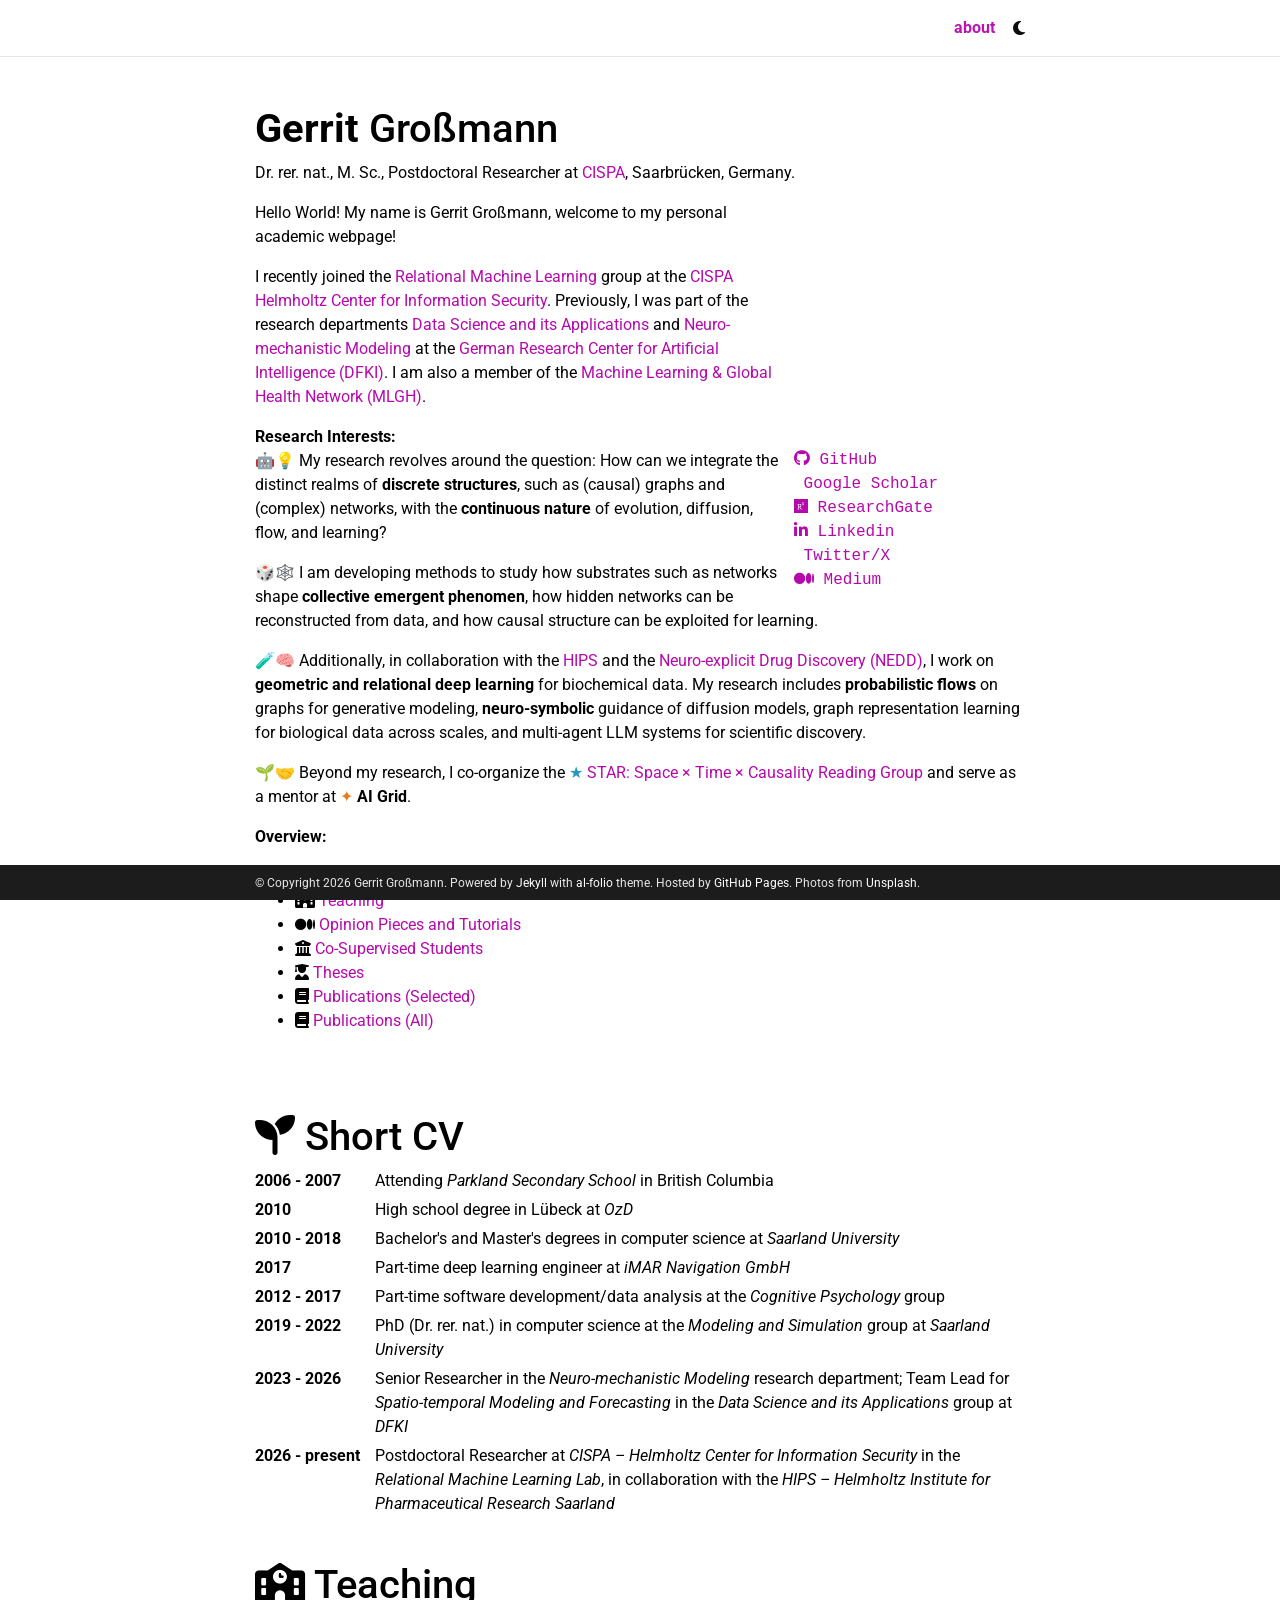
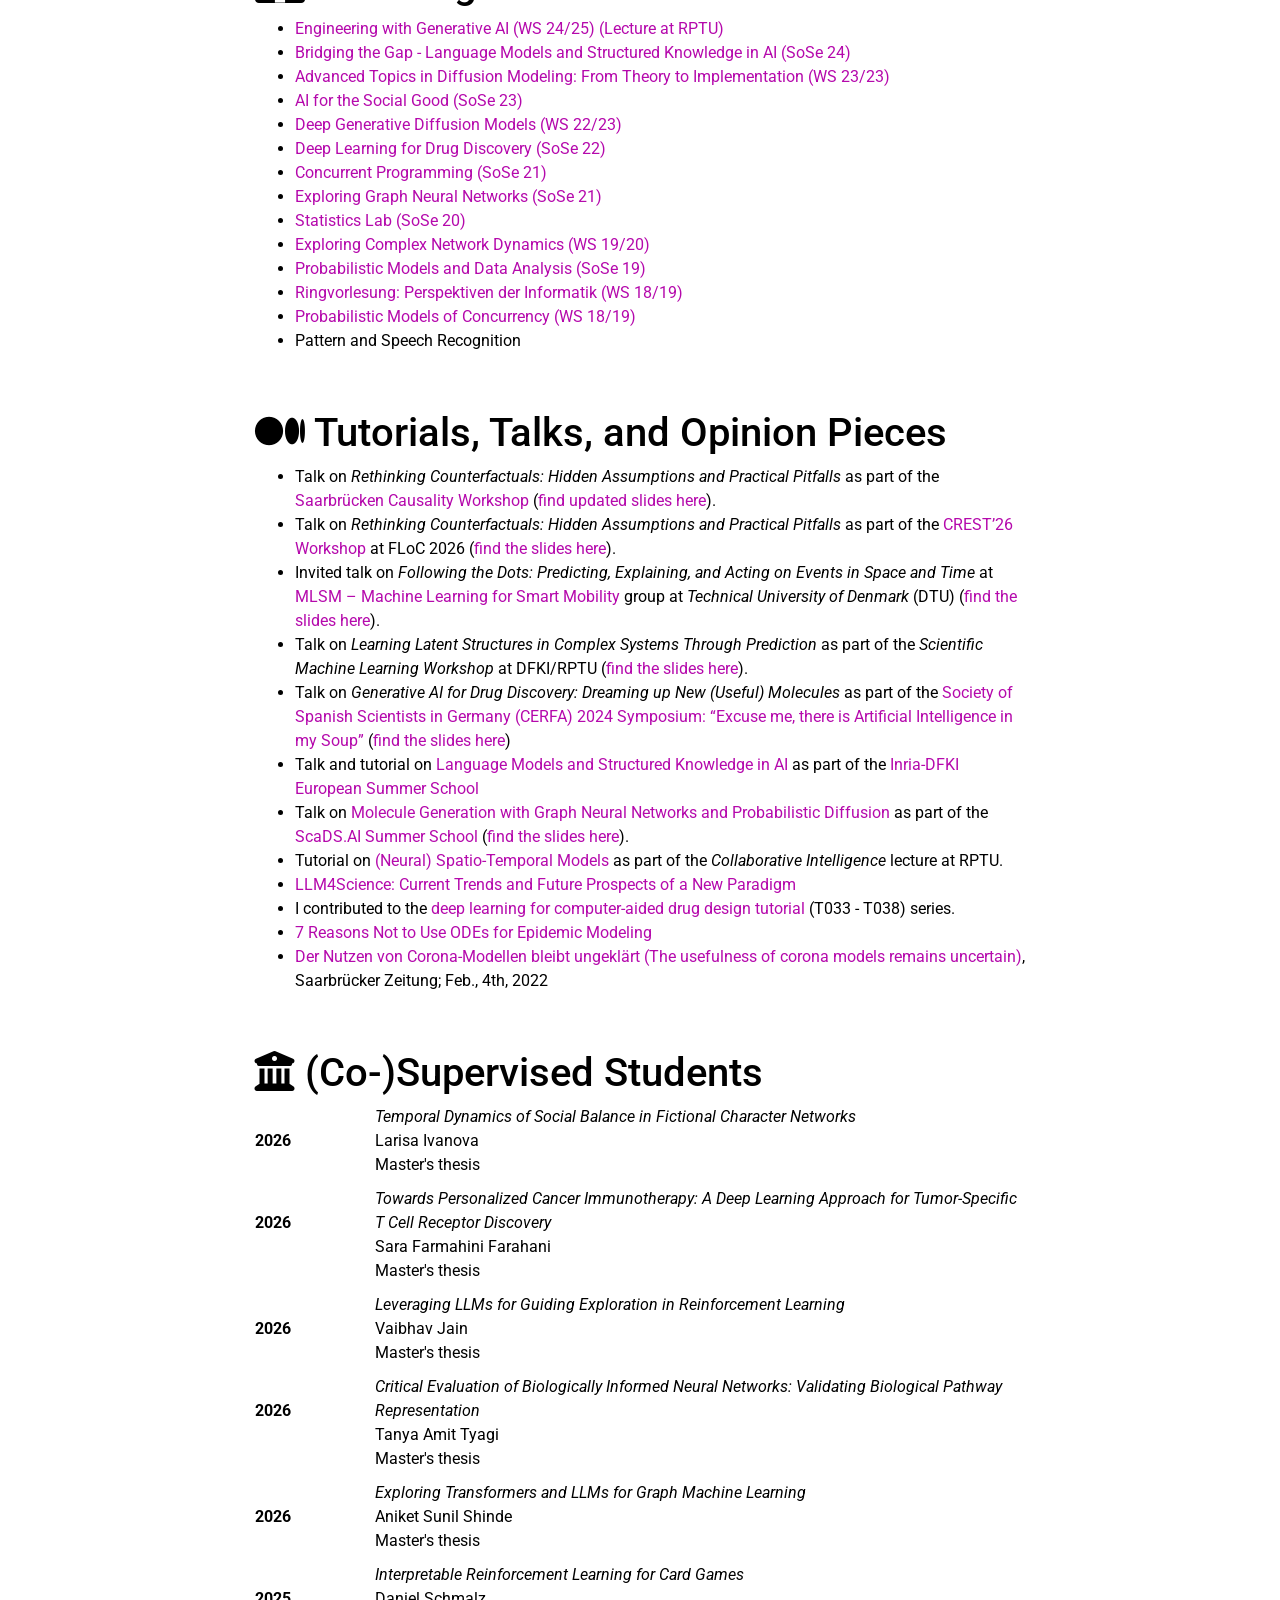
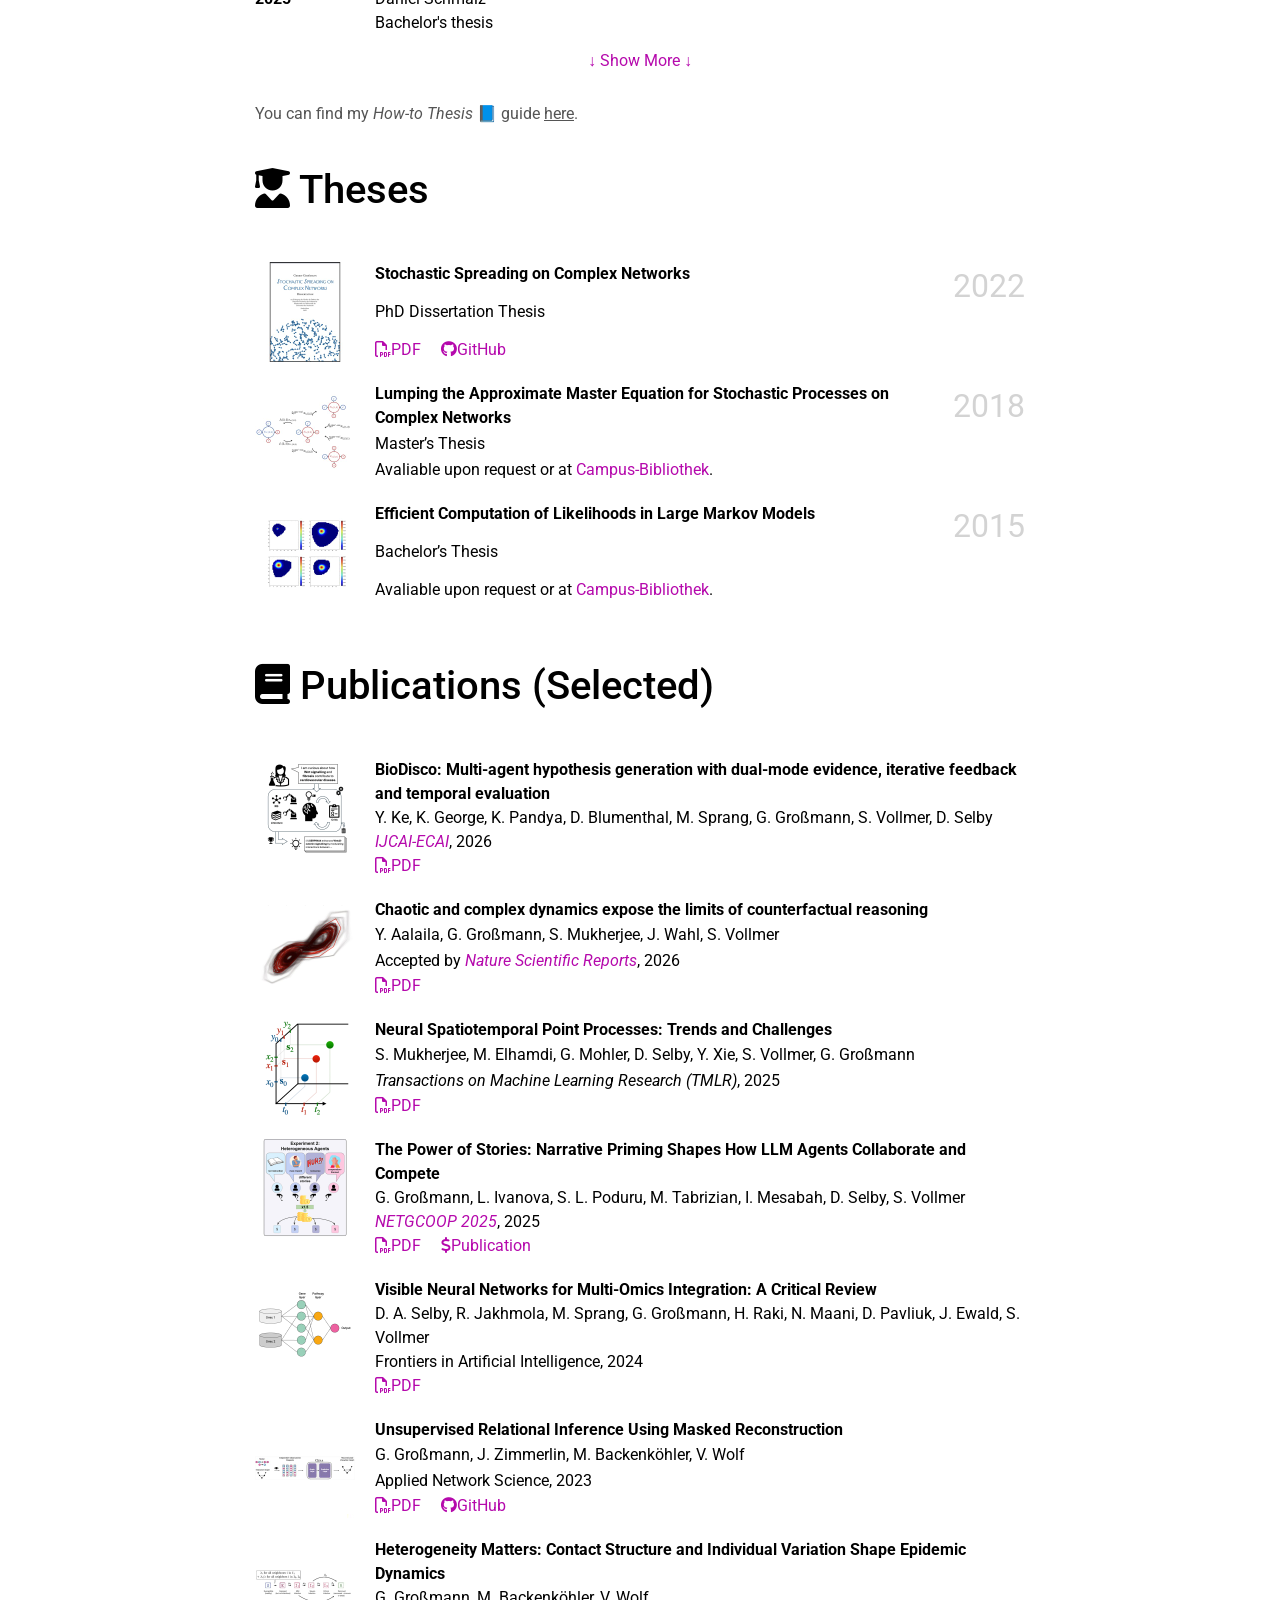
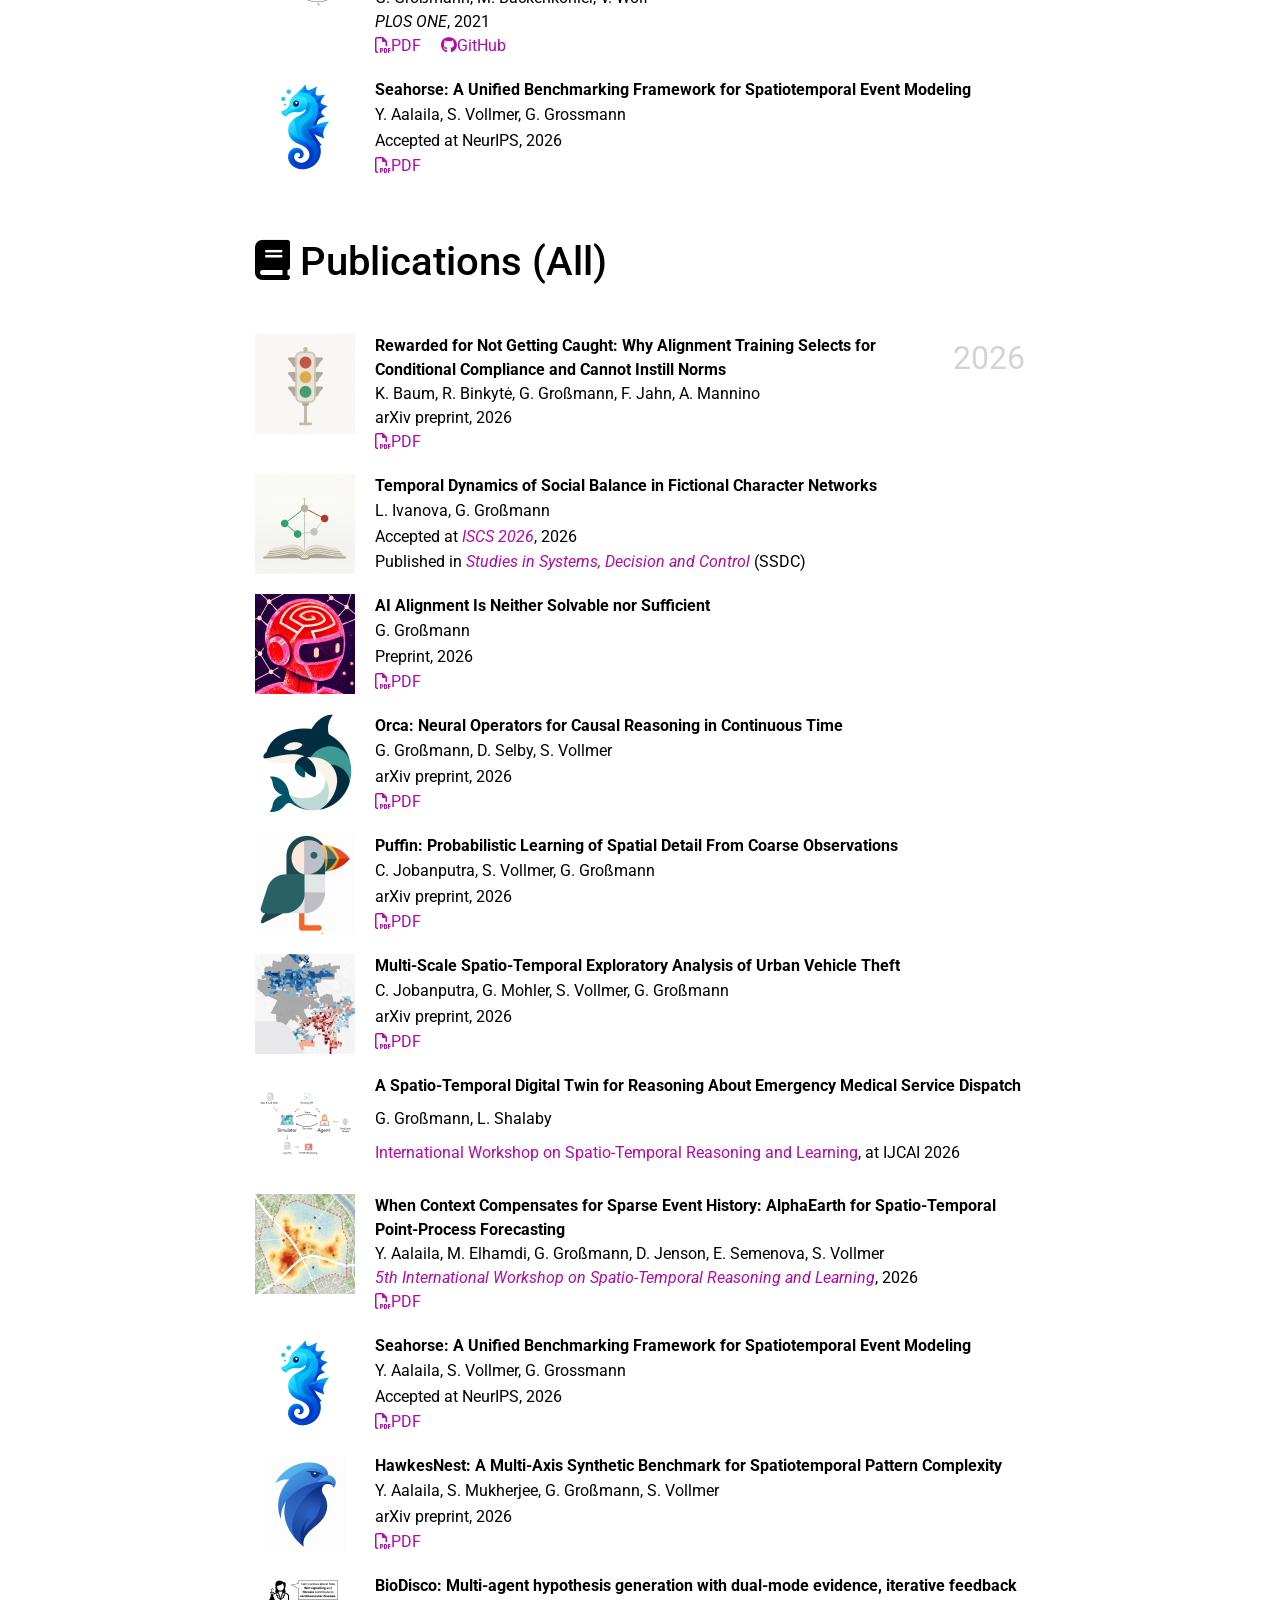
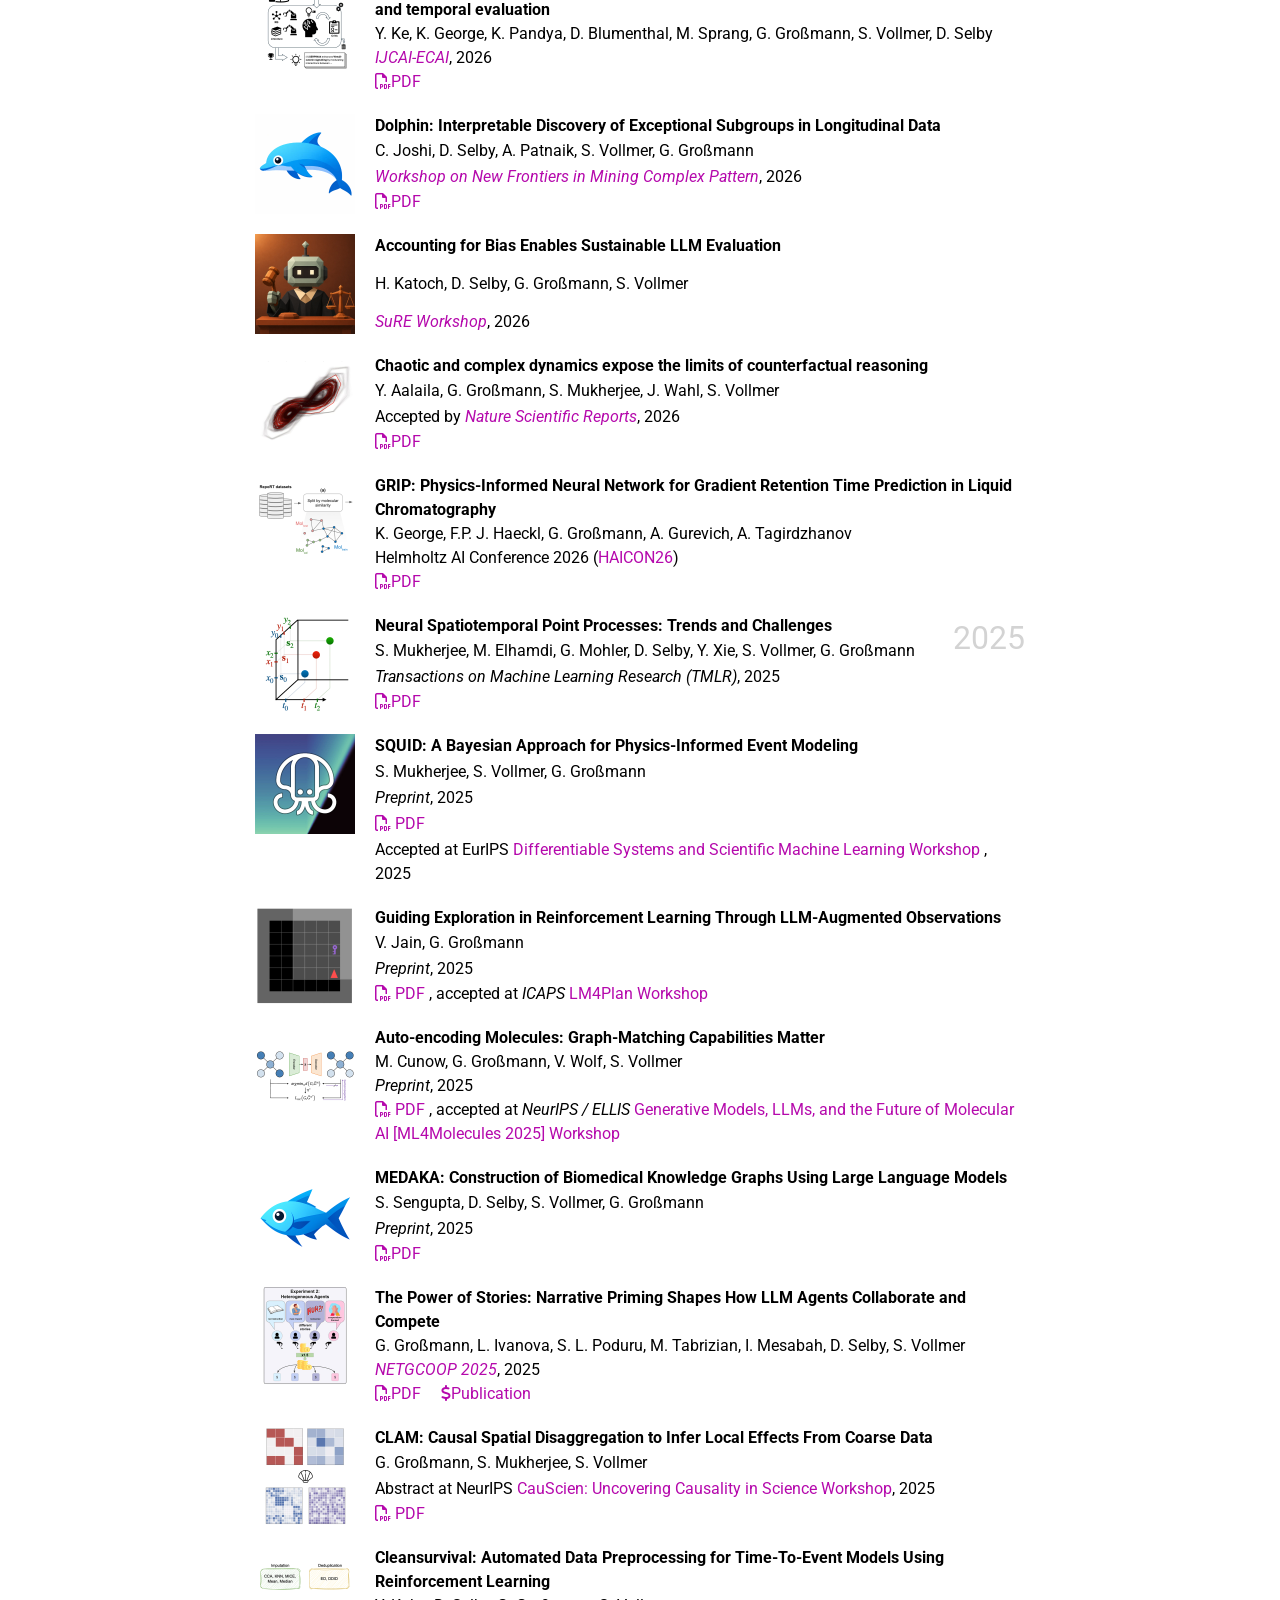
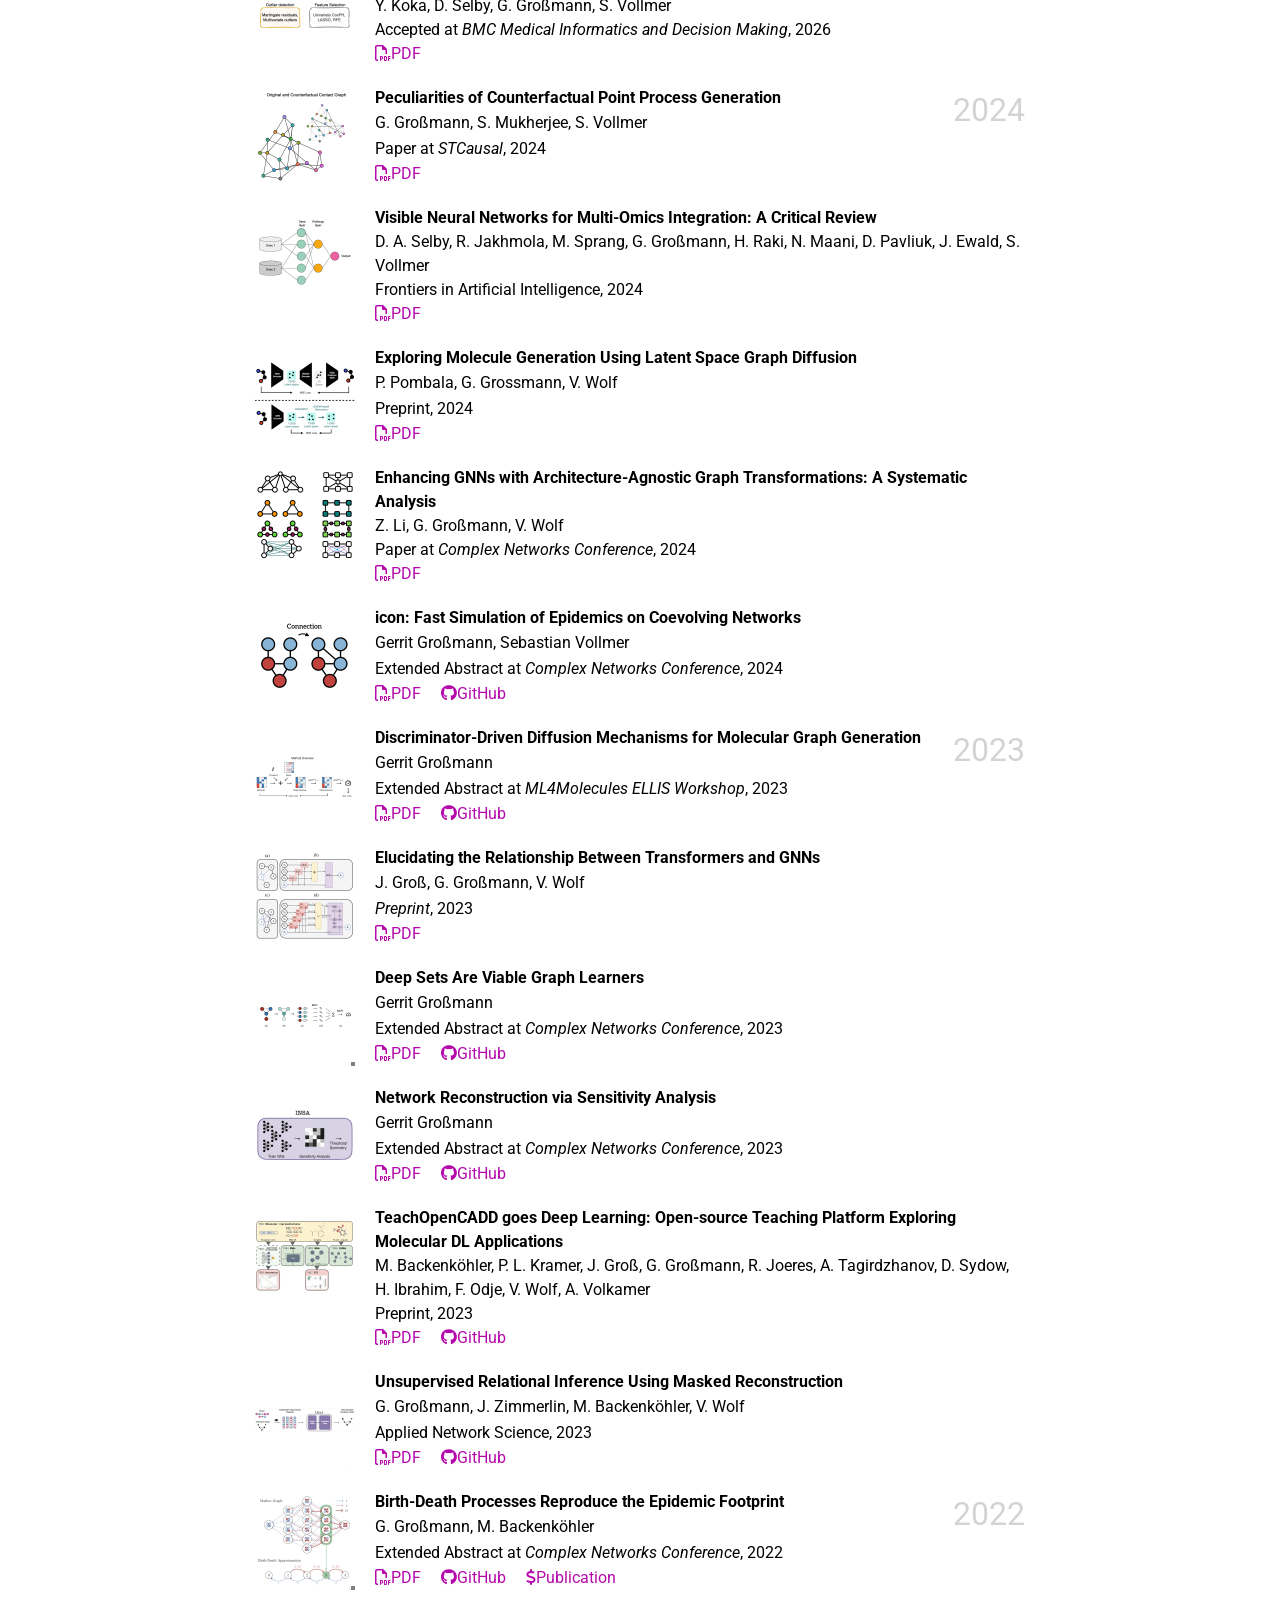
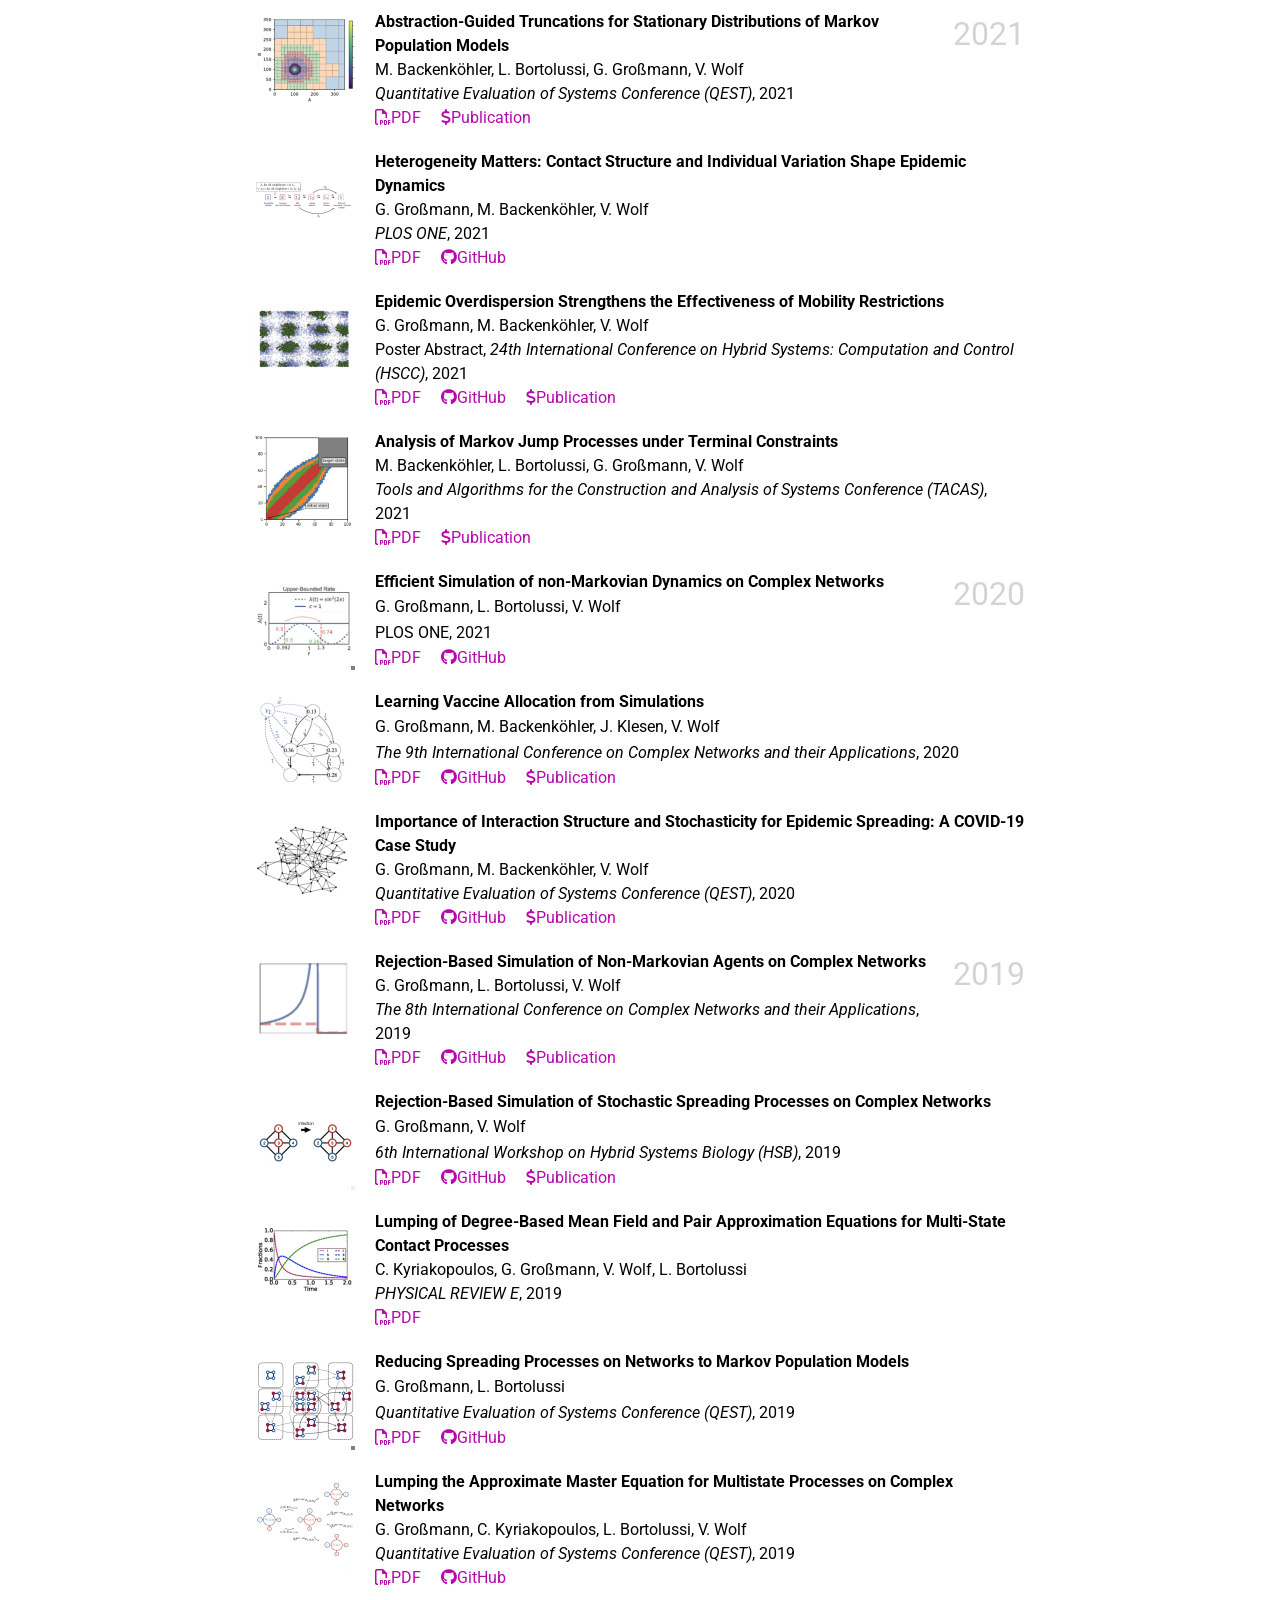
==== commit 3c911a51: "Deploying to gh-pages from @ gerritgr/gerritgr.github.io@6a0c1c836e315b6be89c715fec791193e6d716b3 🚀" ====
--- a/index.html
+++ b/index.html
@@ -1 +1 @@
-<!DOCTYPE html> <html lang="en"> <head> <meta http-equiv="Content-Type" content="text/html; charset=UTF-8"> <meta charset="utf-8"> <meta name="viewport" content="width=device-width, initial-scale=1, shrink-to-fit=no"> <meta http-equiv="X-UA-Compatible" content="IE=edge"> <title>Gerrit Großmann</title> <meta name="author" content="Gerrit Großmann"> <meta name="description" content="A simple, whitespace theme for academics. Based on [*folio](https://github.com/bogoli/-folio) design. "> <meta name="keywords" content="jekyll, jekyll-theme, academic-website, portfolio-website"> <link rel="stylesheet" href="/assets/css/bootstrap.min.css?a4b3f509e79c54a512b890d73235ef04"> <link rel="stylesheet" href="https://cdn.jsdelivr.net/npm/mdbootstrap@4.20.0/css/mdb.min.css" integrity="sha256-jpjYvU3G3N6nrrBwXJoVEYI/0zw8htfFnhT9ljN3JJw=" crossorigin="anonymous"> <link defer rel="stylesheet" href="https://unpkg.com/bootstrap-table@1.22.1/dist/bootstrap-table.min.css"> <link rel="stylesheet" href="/assets/css/academicons.min.css?f0b7046b84e425c55f3463ac249818f5"> <link rel="stylesheet" type="text/css" href="https://fonts.googleapis.com/css?family=Roboto:300,400,500,700|Roboto+Slab:100,300,400,500,700|Material+Icons"> <link rel="stylesheet" href="/assets/css/jekyll-pygments-themes-github.css?19f3075a2d19613090fe9e16b564e1fe" media="" id="highlight_theme_light"> <link rel="shortcut icon" href="data:image/svg+xml,&lt;svg%20xmlns=%22http://www.w3.org/2000/svg%22%20viewBox=%220%200%20100%20100%22&gt;&lt;text%20y=%22.9em%22%20font-size=%2290%22&gt;%E2%9A%9B%EF%B8%8F&lt;/text&gt;&lt;/svg&gt;"> <link rel="stylesheet" href="/assets/css/main.css?d41d8cd98f00b204e9800998ecf8427e"> <link rel="canonical" href="https://gerritgr.github.io/"> <link rel="stylesheet" href="/assets/css/jekyll-pygments-themes-native.css?e74e74bf055e5729d44a7d031a5ca6a5" media="none" id="highlight_theme_dark"> <script src="/assets/js/theme.js?96d6b3e1c3604aca8b6134c7afdd5db6"></script> <script src="/assets/js/dark_mode.js?9b17307bb950ffa2e34be0227f53558f"></script> </head> <body class="fixed-top-nav "> <header> <nav id="navbar" class="navbar navbar-light navbar-expand-sm fixed-top"> <div class="container"> <button class="navbar-toggler collapsed ml-auto" type="button" data-toggle="collapse" data-target="#navbarNav" aria-controls="navbarNav" aria-expanded="false" aria-label="Toggle navigation"> <span class="sr-only">Toggle navigation</span> <span class="icon-bar top-bar"></span> <span class="icon-bar middle-bar"></span> <span class="icon-bar bottom-bar"></span> </button> <div class="collapse navbar-collapse text-right" id="navbarNav"> <ul class="navbar-nav ml-auto flex-nowrap"> <li class="nav-item active"> <a class="nav-link" href="/">about<span class="sr-only">(current)</span></a> </li> <li class="toggle-container"> <button id="light-toggle" title="Change theme"> <i class="fas fa-moon"></i> <i class="fas fa-sun"></i> </button> </li> </ul> </div> </div> </nav> <progress id="progress" value="0"> <div class="progress-container"> <span class="progress-bar"></span> </div> </progress> </header> <div class="container mt-5"> <div class="post"> <header class="post-header"> <h1 class="post-title"> <span class="font-weight-bold">Gerrit</span> Großmann </h1> <p class="desc">Dr. rer. nat., M. Sc., Postdoctoral Researcher at <a href="https://cispa.de/" rel="external nofollow noopener" target="_blank">CISPA</a>, Saarbrücken, Germany.</p> </header> <article> <div class="profile float-right"> <figure> <picture> <source class="responsive-img-srcset" media="(max-width: 480px)" srcset="/assets/img/prof_pic-480.webp"></source> <source class="responsive-img-srcset" media="(max-width: 800px)" srcset="/assets/img/prof_pic-800.webp"></source> <source class="responsive-img-srcset" media="(max-width: 1400px)" srcset="/assets/img/prof_pic-1400.webp"></source> <img src="/assets/img/prof_pic.jpg?9fc8738436fbd028ddac311516c3aae4" class="img-fluid z-depth-1 rounded" width="auto" height="auto" alt="prof_pic.jpg" onerror="this.onerror=null; $('.responsive-img-srcset').remove();"> </picture> </figure> <div class="more-info"> <p><a href="https://github.com/gerritgr" rel="external nofollow noopener" target="_blank"><i class="fab fa-github"></i> GitHub</a></p> <br> <p><a href="https://scholar.google.de/citations?user=e27EmFsAAAAJ&amp;hl=de" rel="external nofollow noopener" target="_blank"><i class="fa-brands fa-google-scholar"></i> Google Scholar</a></p> <br> <p><a href="https://www.researchgate.net/profile/Gerrit-Grossmann" rel="external nofollow noopener" target="_blank"><i class="fa-brands fa-researchgate"></i> ResearchGate</a></p> <br> <p><a href="https://www.linkedin.com/in/gerrit-gro%C3%9Fmann/" rel="external nofollow noopener" target="_blank"><i class="fa-brands fa-linkedin-in"></i> Linkedin</a></p> <br> <p><a href="https://twitter.com/GroGerrit" rel="external nofollow noopener" target="_blank"><i class="fa-brands fa-x-twitter"></i> Twitter/X</a></p> <br> <p><a href="https://medium.com/@gerritgr" rel="external nofollow noopener" target="_blank"><i class="fa-brands fa-medium"></i> Medium</a></p> </div> </div> <div class="clearfix"> <script src="https://kit.fontawesome.com/568534ed70.js" crossorigin="anonymous"></script> <p>Hello World! My name is Gerrit Großmann, welcome to my personal academic webpage!</p> <p>I recently joined the <a href="https://relationalml.github.io/" rel="external nofollow noopener" target="_blank">Relational Machine Learning</a> group at the <a href="https://cispa.de/" rel="external nofollow noopener" target="_blank">CISPA Helmholtz Center for Information Security</a>. Previously, I was part of the research departments <a href="https://dsa.dfki.de" rel="external nofollow noopener" target="_blank">Data Science and its Applications</a> and <a href="https://www.dfki.de/nmm" rel="external nofollow noopener" target="_blank">Neuro-mechanistic Modeling</a> at the <a href="https://www.dfki.de/web" rel="external nofollow noopener" target="_blank">German Research Center for Artificial Intelligence (DFKI)</a>. I am also a member of the <a href="https://mlgh.net/" rel="external nofollow noopener" target="_blank">Machine Learning &amp; Global Health Network (MLGH)</a>.</p> <p><strong>Research Interests:</strong> <br> 🤖💡 My research revolves around the question: How can we integrate the distinct realms of <strong>discrete structures</strong>, such as (causal) graphs and (complex) networks, with the <strong>continuous nature</strong> of evolution, diffusion, flow, and learning?</p> <p>🎲🕸️ I am developing methods to study how substrates such as networks shape <strong>collective emergent phenomen</strong>, how hidden networks can be reconstructed from data, and how causal structure can be exploited for learning.</p> <p>🧪🧠 Additionally, in collaboration with the <a href="https://www.helmholtz-hips.de/en/" rel="external nofollow noopener" target="_blank">HIPS</a> and the <a href="https://nextaid.cs.uni-saarland.de/" rel="external nofollow noopener" target="_blank">Neuro-explicit Drug Discovery (NEDD)</a>, I work on <strong>geometric and relational deep learning</strong> for biochemical data. My research includes <strong>probabilistic flows</strong> on graphs for generative modeling, <strong>neuro-symbolic</strong> guidance of diffusion models, graph representation learning for biological data across scales, and multi-agent LLM systems for scientific discovery.</p> <p>🌱🤝 Beyond my research, I co-organize the <span style="color:#2798ba;">★</span> <a href="https://spacetimecausality.github.io/" rel="external nofollow noopener" target="_blank">STAR: Space × Time × Causality Reading Group</a> and serve as a mentor at <span style="color:#e67e22;">✦</span> <a href="https://ai-grid.org" target="_blank" rel="noopener"><strong>AI Grid</strong></a>.</p> <p><strong>Overview:</strong></p> <ul> <li> <i class="fa-solid fa-seedling"></i> <a href="#short-cv">Short CV</a> </li> <li> <i class="fa-solid fa-school"></i> <a href="#teaching">Teaching</a> </li> <li> <i class="fa-brands fa-medium"></i> <a href="#blog">Opinion Pieces and Tutorials</a> </li> <li> <i class="fa-solid fa-building-columns"></i> <a href="#students">Co-Supervised Students</a> </li> <li> <i class="fa-solid fa-user-graduate"></i> <a href="#theses">Theses</a> </li> <li> <i class="fa-solid fa-book"></i> <a href="#publications-selected">Publications (Selected)</a> </li> <li> <i class="fa-solid fa-book"></i> <a href="#publications-all">Publications (All)</a> </li> </ul> <p><br> <a id="short-cv"></a> <br></p> <h1 id="-short-cv"> <i class="fa-solid fa-seedling"></i> Short CV</h1> <div style="display: flex; flex-direction: column;"> <div style="display: flex; margin-bottom: 5px;"> <div style="min-width: 120px; font-weight: bold;">2006 - 2007</div> <div>Attending <em>Parkland Secondary School</em> in British Columbia</div> </div> <div style="display: flex; margin-bottom: 5px;"> <div style="min-width: 120px; font-weight: bold;">2010 <span style="color: transparent;">- 0000</span> </div> <div>High school degree in Lübeck at <em>OzD</em> </div> </div> <div style="display: flex; margin-bottom: 5px;"> <div style="min-width: 120px; font-weight: bold;">2010 - 2018</div> <div>Bachelor's and Master's degrees in computer science at <em>Saarland University</em> </div> </div> <div style="display: flex; margin-bottom: 5px;"> <div style="min-width: 120px; font-weight: bold;">2017 <span style="color: transparent;">- 0000</span> </div> <div>Part-time deep learning engineer at <em>iMAR Navigation GmbH</em> </div> </div> <div style="display: flex; margin-bottom: 5px;"> <div style="min-width: 120px; font-weight: bold;">2012 - 2017</div> <div>Part-time software development/data analysis at the <em>Cognitive Psychology</em> group</div> </div> <div style="display: flex; margin-bottom: 5px;"> <div style="min-width: 120px; font-weight: bold;">2019 - 2022</div> <div>PhD (Dr. rer. nat.) in computer science at the <em>Modeling and Simulation</em> group at <em>Saarland University</em> </div> </div> <div style="display: flex; margin-bottom: 5px;"> <div style="min-width: 120px; font-weight: bold;">2023 - 2026</div> <div> Senior Researcher in the <em>Neuro-mechanistic Modeling</em> research department; Team Lead for <em>Spatio-temporal Modeling and Forecasting</em> in the <em>Data Science and its Applications</em> group at <em>DFKI</em> </div> </div> <div style="display: flex; margin-bottom: 5px;"> <div style="min-width: 120px; font-weight: bold;">2026 - present</div> <div> Postdoctoral Researcher at <em>CISPA – Helmholtz Center for Information Security</em> in the <em>Relational Machine Learning Lab</em>, in collaboration with the <em>HIPS – Helmholtz Institute for Pharmaceutical Research Saarland</em> </div> </div> </div> <p><a id="teaching"></a> <br></p> <h1 id="-teaching"> <i class="fa-solid fa-school"></i> Teaching</h1> <ul> <li><a href="https://olat.vcrp.de/dmz/" rel="external nofollow noopener" target="_blank">Engineering with Generative AI (WS 24/25) (Lecture at RPTU)</a></li> <li><a href="https://mosi.uni-saarland.de/lectures/24_1_bridging_the_gap/" rel="external nofollow noopener" target="_blank">Bridging the Gap - Language Models and Structured Knowledge in AI (SoSe 24)</a></li> <li><a href="https://mosi.uni-saarland.de/lectures/23_2_deep_diffusion/" rel="external nofollow noopener" target="_blank">Advanced Topics in Diffusion Modeling: From Theory to Implementation (WS 23/23)</a></li> <li><a href="https://mosi.uni-saarland.de/lectures/23_1_ai_for_the_social_good" rel="external nofollow noopener" target="_blank">AI for the Social Good (SoSe 23)</a></li> <li><a href="https://mosi.uni-saarland.de/lectures/22_2_deep_diffusion" rel="external nofollow noopener" target="_blank">Deep Generative Diffusion Models (WS 22/23)</a></li> <li><a href="https://mosi.uni-saarland.de/lectures/22_1_deep_learning_for_drug_discovery" rel="external nofollow noopener" target="_blank">Deep Learning for Drug Discovery (SoSe 22)</a></li> <li><a href="https://mcms.cs.uni-saarland.de/np21/" rel="external nofollow noopener" target="_blank">Concurrent Programming (SoSe 21)</a></li> <li><a href="https://mosi.uni-saarland.de/lectures/21_1_exploring_graphneuralnetworks" rel="external nofollow noopener" target="_blank">Exploring Graph Neural Networks (SoSe 21)</a></li> <li><a href="https://mosi.uni-saarland.de/lectures/20_1_statlab" rel="external nofollow noopener" target="_blank">Statistics Lab (SoSe 20)</a></li> <li><a href="https://mosi.uni-saarland.de/lectures/19_2_complex_networks" rel="external nofollow noopener" target="_blank">Exploring Complex Network Dynamics (WS 19/20)</a></li> <li><a href="https://mosi.uni-saarland.de/lectures/19_1_prob_mod" rel="external nofollow noopener" target="_blank">Probabilistic Models and Data Analysis (SoSe 19)</a></li> <li><a href="https://mosi.uni-saarland.de/lectures/18_2_perspektiven" rel="external nofollow noopener" target="_blank">Ringvorlesung: Perspektiven der Informatik (WS 18/19)</a></li> <li><a href="https://dcms.cs.uni-saarland.de/conca_1819/" rel="external nofollow noopener" target="_blank">Probabilistic Models of Concurrency (WS 18/19)</a></li> <li>Pattern and Speech Recognition</li> </ul> <p><a id="blog"></a> <a id="cerfa"></a> <br></p> <h1 id="-tutorials-talks-and-opinion-pieces"> <i class="fa-brands fa-medium"></i> Tutorials, Talks, and Opinion Pieces</h1> <ul> <li>Talk on <em>Rethinking Counterfactuals: Hidden Assumptions and Practical Pitfalls</em> as part of the <a href="https://sites.google.com/view/saarbrueckencausalityworkshop" rel="external nofollow noopener" target="_blank">Saarbrücken Causality Workshop</a> (<a href="https://github.com/gerritgr/SB_causality_talk" rel="external nofollow noopener" target="_blank">find updated slides here</a>).</li> <li>Talk on <em>Rethinking Counterfactuals: Hidden Assumptions and Practical Pitfalls</em> as part of the <a href="https://sites.google.com/view/crest26" rel="external nofollow noopener" target="_blank">CREST’26 Workshop</a> at FLoC 2026 (<a href="https://github.com/gerritgr/crest_2026" rel="external nofollow noopener" target="_blank">find the slides here</a>).</li> <li>Invited talk on <em>Following the Dots: Predicting, Explaining, and Acting on Events in Space and Time</em> at <a href="https://mlsm.man.dtu.dk/" rel="external nofollow noopener" target="_blank">MLSM – Machine Learning for Smart Mobility</a> group at <em>Technical University of Denmark</em> (DTU) (<a href="https://github.com/gerritgr/dtu_talk_2026" rel="external nofollow noopener" target="_blank">find the slides here</a>).</li> <li>Talk on <em>Learning Latent Structures in Complex Systems Through Prediction</em> as part of the <em>Scientific Machine Learning Workshop</em> at DFKI/RPTU (<a href="http://github.com/gerritgr/sciml2026" rel="external nofollow noopener" target="_blank">find the slides here</a>).</li> <li>Talk on <em>Generative AI for Drug Discovery: Dreaming up New (Useful) Molecules</em> as part of the <a href="https://cerfa.de/blog/2024/09/06/symposium-2024-excuse-me-there-is-artificial-intelligence-in-my-soup/" rel="external nofollow noopener" target="_blank">Society of Spanish Scientists in Germany (CERFA) 2024 Symposium: “Excuse me, there is Artificial Intelligence in my Soup”</a> (<a href="https://github.com/gerritgr/cerfa_talk" rel="external nofollow noopener" target="_blank">find the slides here</a>)</li> <li>Talk and tutorial on <a href="https://github.com/gerritgr/LLMSummerSchool" rel="external nofollow noopener" target="_blank">Language Models and Structured Knowledge in AI</a> as part of the <a href="https://idessai.eu/venue-2024/" rel="external nofollow noopener" target="_blank">Inria-DFKI European Summer School</a> </li> <li>Talk on <a href="https://scads.ai/education/summer-schools/summer-school-2024/dr-gerrit-grossmann/" rel="external nofollow noopener" target="_blank">Molecule Generation with Graph Neural Networks and Probabilistic Diffusion</a> as part of the <a href="https://scads.ai/education/summer-schools/summer-school-2024/" rel="external nofollow noopener" target="_blank">ScaDS.AI Summer School</a> (<a href="https://github.com/gerritgr/diffusion_gnn_tutorial" rel="external nofollow noopener" target="_blank">find the slides here</a>).</li> <li>Tutorial on <a href="https://github.com/gerritgr/spatio-temporal-lecture" rel="external nofollow noopener" target="_blank">(Neural) Spatio-Temporal Models</a> as part of the <em>Collaborative Intelligence</em> lecture at RPTU.</li> <li><a href="https://medium.com/@gerritgr/llm4science-current-trends-and-future-prospects-of-a-new-paradigm-e6b53c61df74" rel="external nofollow noopener" target="_blank">LLM4Science: Current Trends and Future Prospects of a New Paradigm</a></li> <li>I contributed to the <a href="https://github.com/volkamerlab/teachopencadd/tree/master" rel="external nofollow noopener" target="_blank">deep learning for computer-aided drug design tutorial</a> (T033 - T038) series.</li> <li><a href="https://gerritgr.medium.com/7-reasons-not-to-use-odes-for-epidemic-modeling-bf451037a97f" rel="external nofollow noopener" target="_blank">7 Reasons Not to Use ODEs for Epidemic Modeling</a></li> <li> <a href="https://www.pressreader.com/germany/saarbruecker-zeitung/20220204/281883006743772" rel="external nofollow noopener" target="_blank">Der Nutzen von Corona-Modellen bleibt ungeklärt (The usefulness of corona models remains uncertain)</a>, Saarbrücker Zeitung; Feb., 4th, 2022</li> </ul> <p><a id="students"></a> <br></p> <h1 id="-co-supervised-students"> <i class="fa-solid fa-building-columns"></i> (Co-)Supervised Students</h1> <div id="students-list"> <div style="display: flex; margin-bottom: 10px;"> <div style="min-width: 120px; font-weight: bold; align-items: center;"> <br>2026</div> <div> <em>Temporal Dynamics of Social Balance in Fictional Character Networks</em><br>Larisa Ivanova<br>Master's thesis</div> </div> <div style="display: flex; margin-bottom: 10px;"> <div style="min-width: 120px; font-weight: bold; align-items: center;"> <br>2026</div> <div> <em>Towards Personalized Cancer Immunotherapy: A Deep Learning Approach for Tumor-Specific T Cell Receptor Discovery</em><br>Sara Farmahini Farahani<br>Master's thesis</div> </div> <div style="display: flex; margin-bottom: 10px;"> <div style="min-width: 120px; font-weight: bold; align-items: center;"> <br>2026</div> <div> <em>Leveraging LLMs for Guiding Exploration in Reinforcement Learning</em><br>Vaibhav Jain<br>Master's thesis</div> </div> <div style="display: flex; margin-bottom: 10px;"> <div style="min-width: 120px; font-weight: bold; align-items: center;"> <br>2026</div> <div> <em>Critical Evaluation of Biologically Informed Neural Networks: Validating Biological Pathway Representation</em><br>Tanya Amit Tyagi<br>Master's thesis</div> </div> <div style="display: flex; margin-bottom: 10px;"> <div style="min-width: 120px; font-weight: bold; align-items: center;"> <br>2026</div> <div> <em>Exploring Transformers and LLMs for Graph Machine Learning</em><br>Aniket Sunil Shinde<br>Master's thesis</div> </div> <div style="display: flex; margin-bottom: 10px;"> <div style="min-width: 120px; font-weight: bold; align-items: center;"> <br>2025</div> <div> <em>Interpretable Reinforcement Learning for Card Games</em><br>Daniel Schmalz<br>Bachelor's thesis</div> </div> <div style="display: flex; margin-bottom: 10px;"> <div style="min-width: 120px; font-weight: bold; align-items: center;"> <br>2025</div> <div> <em>Exploring the Weight Space of Neural Networks for Learning and Generation</em><br>Davronbek Islamov<br>Masters's thesis</div> </div> <div style="display: flex; margin-bottom: 10px;"> <div style="min-width: 120px; font-weight: bold; align-items: center;"> <br>2025</div> <div> <em>Enhancing GNNs with Architecture-Agnostic Graph Transformations: A Systematic Analysis</em><br>Zhifei Li<br>Masters's thesis</div> </div> <div style="display: flex; margin-bottom: 10px;"> <div style="min-width: 120px; font-weight: bold; align-items: center;"> <br>2025</div> <div> <em>Discrete Optimization for the Calibration of Metabolic Networks</em><br>Philipp Radder<br>Bachelor's thesis</div> </div> <div style="display: flex; margin-bottom: 10px;"> <div style="min-width: 120px; font-weight: bold; align-items: center;"> <br>2024</div> <div> <em>Molecule Generation Using Latent Space Graph Diffusion</em><br>Prashanth Pombala<br>Master's thesis</div> </div> <div style="display: flex; margin-bottom: 10px;"> <div style="min-width: 120px; font-weight: bold; align-items: center;"> <br>2024</div> <div> <em>Causal Spatio-Temporal Analysis of Event Data</em><br>Anishka Singh<br>Bachelor's thesis</div> </div> <div style="display: flex; margin-bottom: 10px;"> <div style="min-width: 120px; font-weight: bold; align-items: center;"> <br>2024</div> <div> <em>Domain Generelization for Causal Learning in Spatio-Temporal Point Processes</em><br>Diya Narayanan<br>Bachelor's thesis</div> </div> <div style="display: flex; margin-bottom: 10px;"> <div style="min-width: 120px; font-weight: bold; align-items: center;"> <br>2024</div> <div> <em>Efficient Numerical Methods for Simulating Epidemic Spreading on Adaptive Networks</em><br>Désirée Wiltzius<br>Bachelor's thesis</div> </div> <div style="display: flex; margin-bottom: 10px;"> <div style="min-width: 120px; font-weight: bold; align-items: center;"> <br>2024</div> <div> <em>Simulation and Inference of Point Processes</em><br>Yehia Farghaly<br>Bachelor's thesis</div> </div> <div style="display: flex; margin-bottom: 10px;"> <div style="min-width: 120px; font-weight: bold; align-items: center;"> <br>2024</div> <div> <em>Computer-Aided Molecule Generation Using Optimal Transport and Variational Autoencoders</em><br>Magnus Cunow<br>Bachelor's thesis</div> </div> <div style="display: flex; margin-bottom: 10px;"> <div style="min-width: 120px; font-weight: bold; align-items: center;"> <br>2024</div> <div> <em>Small Molecule Generation and Optimization: A GNN-VAE Appraoch</em><br>Nesara Belakere Lingarajaiah<br>Master's thesis</div> </div> <div style="display: flex; margin-bottom: 10px;"> <div style="min-width: 120px; font-weight: bold; align-items: center;"> <br>2023</div> <div> <em>Learning the Function of Neural Networks in Deep Weight Spaces</em><br>Janine Lohse<br>Research Immersion Lab </div> </div> <div style="display: flex; margin-bottom: 10px;"> <div style="min-width: 120px; font-weight: bold; align-items: center;"> <br>2023</div> <div> <em>Network Reconstruction Using Deep Learning and Sensitivity Analysis</em><br>Joshgun Guliyev<br>Master's thesis</div> </div> <div style="display: flex; margin-bottom: 10px;"> <div style="min-width: 120px; font-weight: bold; align-items: center;"> <br>2022</div> <div> <em>Adapting the Approximate Master Equations for Realistic Epidemic and Network Dynamics</em><br>Yan Yan Lau<br>Bachelor's thesis</div> </div> <div style="display: flex; margin-bottom: 10px;"> <div style="min-width: 120px; font-weight: bold; align-items: center;"> <br>2021</div> <div> <em>Learning Dynamical Processes to Infer the Underlying Network Structure</em><br>Julian Zimmerlin<br>Bachelor's thesis</div> </div> <div style="display: flex; margin-bottom: 10px;"> <div style="min-width: 120px; font-weight: bold; align-items: center;"> <br>2020</div> <div> <em>Effects of Interventions on the COVID-19 Outbreak: A Network-based Approach</em><br>Lisa Heidmann<br>Bachelor's thesis</div> </div> <div style="display: flex; margin-bottom: 10px;"> <div style="min-width: 120px; font-weight: bold; align-items: center;"> <br>2020</div> <div> <em>Learning Vaccine Allocation Strategies to Control Epidemic Outbreaks on Networks</em><br>Jonas Klesen<br> Research Immersion Lab</div> </div> </div> <div style="margin-top: 20px; font-size: 16px; color: #555;"> You can find my <i>How-to Thesis</i> 📘 guide <a href="https://tinyurl.com/thesishowto" style="text-decoration: underline; color: inherit;" rel="external nofollow noopener" target="_blank">here</a>. </div> <style>#students-toggle{display:block;margin:.25rem auto 1.5rem;padding:.25rem 0;border:0;border-bottom:1px solid transparent;background:transparent;color:var(--global-theme-color,#2798ba);font:inherit;cursor:pointer}#students-toggle:hover,#students-toggle:focus-visible{border-bottom-color:currentColor}</style> <script>document.addEventListener("DOMContentLoaded",function(){function t(){n.slice(o).forEach(function(t){t.hidden=!r}),i.textContent=r?"\u2191 Show Less \u2191":"\u2193 Show More \u2193",i.setAttribute("aria-expanded",String(r))}const e=document.getElementById("students-list");if(!e)return;const n=Array.from(e.children).filter(function(t){return"DIV"===t.tagName}),o=6;if(n.length<=o)return;let r=!1;const i=document.createElement("button");i.id="students-toggle",i.type="button",i.setAttribute("aria-controls","students-list"),i.addEventListener("click",function(){r=!r,t()}),e.insertAdjacentElement("afterend",i),t()});</script> <p><a id="theses"></a> <br></p> <h1 id="-theses"> <i class="fa-solid fa-user-graduate"></i> Theses</h1> <p><br></p> <div style="max-width: 100%;"> <div style="display: flex; justify-content: space-between; align-items: stretch; margin-bottom: 20px;"> <div style="display: flex; align-items: stretch;"> <img src="assets/img/publication_preview/resized_dis.jpg" alt="Dis preview" style="width: 100px; height: 100px; margin-right: 20px;"> <div style="flex-grow: 1; display: flex; flex-direction: column; justify-content: space-between;"> <p style="margin: 0;"><strong>Stochastic Spreading on Complex Networks</strong></p> <p style="margin: 0;">PhD Dissertation Thesis</p> <p style="margin: 0;"><a href="https://github.com/gerritgr/phd/blob/7d378da3d423813706d3a2722dec933b831565a7/Dissertation.pdf" rel="external nofollow noopener" target="_blank"><i class="fa-regular fa-file-pdf"></i>PDF</a>     <a href="https://github.com/gerritgr/phd" rel="external nofollow noopener" target="_blank"><i class="fab fa-github"></i>GitHub</a> </p> </div> </div> <div style="color: lightgray; align-self: flex-start; margin-left: 10px; white-space: nowrap; font-size: 200%;">2022</div> </div> <div style="display: flex; justify-content: space-between; align-items: stretch; margin-bottom: 20px;"> <div style="display: flex; align-items: stretch;"> <img src="assets/img/publication_preview/resized_ma.jpg" alt="Thumbnail 2" style="width: 100px; height: 100px; margin-right: 20px;"> <div style="flex-grow: 1; display: flex; flex-direction: column; justify-content: space-between;"> <p style="margin: 0;"><strong>Lumping the Approximate Master Equation for Stochastic Processes on Complex Networks </strong></p> <p style="margin: 0;">Master’s Thesis</p> <p style="margin: 0;">Avaliable upon request or at <a href="https://primo.mpi-klsb.mpg.de/primo-explore/fulldisplay?docid=cim01_aleph000129929&amp;context=L&amp;vid=CIM_EXPLORE&amp;lang=en_US&amp;search_scope=default_scope&amp;adaptor=Local%20Search%20Engine&amp;tab=default_tab&amp;query=any,contains,Gerrit%20Gro%C3%9Fmann&amp;offset=0" rel="external nofollow noopener" target="_blank">Campus-Bibliothek</a>. </p> </div> </div> <div style="color: lightgray; align-self: flex-start; margin-left: 10px; white-space: nowrap; font-size: 200%;">2018</div> </div> <div style="display: flex; justify-content: space-between; align-items: stretch; margin-bottom: 20px;"> <div style="display: flex; align-items: stretch;"> <img src="assets/img/publication_preview/resized_ba.jpg" alt="Thumbnail 3" style="width: 100px; height: 100px; margin-right: 20px;"> <div style="flex-grow: 1; display: flex; flex-direction: column; justify-content: space-between;"> <p style="margin: 0;"><strong>Efficient Computation of Likelihoods in Large Markov Models</strong></p> <p style="margin: 0;">Bachelor’s Thesis</p> <p style="margin: 0;">Avaliable upon request or at <a href="https://primo.mpi-klsb.mpg.de/primo-explore/fulldisplay?docid=cim01_aleph000118977&amp;context=L&amp;vid=CIM_EXPLORE&amp;lang=en_US&amp;search_scope=default_scope&amp;adaptor=Local%20Search%20Engine&amp;tab=default_tab&amp;query=any,contains,Gerrit%20Gro%C3%9Fmann&amp;offset=0" rel="external nofollow noopener" target="_blank">Campus-Bibliothek</a>. </p> </div> </div> <div style="color: lightgray; align-self: flex-start; margin-left: 10px; white-space: nowrap; font-size: 200%;">2015</div> </div> </div> <p><a id="publications"></a> <a id="publications-selected"></a> <br></p> <h1 id="-publications-selected"> <i class="fa-solid fa-book"></i> Publications (Selected)</h1> <p><br></p> <div style="max-width: 100%;"> <div style="display: flex; justify-content: space-between; align-items: stretch; margin-bottom: 20px;"> <div style="display: flex; align-items: stretch;"> <img src="assets/img/biodisco.jpg" alt="medaka" style="width: 100px; height: 100px; margin-right: 20px;"> <div style="flex-grow: 1; display: flex; flex-direction: column; justify-content: space-between;"> <p style="margin: 0;"><strong>BioDisco: Multi-agent hypothesis generation with dual-mode evidence, iterative feedback and temporal evaluation</strong></p> <p style="margin: 0;">Y. Ke, K. George, K. Pandya, D. Blumenthal, M. Sprang, G. Großmann, S. Vollmer, D. Selby</p> <p style="margin: 0;"> <i><a href="https://2026.ijcai.org/" rel="external nofollow noopener" target="_blank">IJCAI-ECAI</a></i>, 2026</p> <p style="margin: 0;"><a href="https://ijcai.org/proceedings/2026/752" rel="external nofollow noopener" target="_blank"><i class="fa-regular fa-file-pdf"></i>PDF</a> </p> </div> </div> </div> <div style="display: flex; justify-content: space-between; align-items: stretch; margin-bottom: 20px;"> <div style="display: flex; align-items: stretch;"> <img src="assets/img/publication_preview/chaosbutterfly.jpg" alt="Chaos" style="width: 100px; height: 100px; margin-right: 20px;"> <div style="flex-grow: 1; display: flex; flex-direction: column; justify-content: space-between;"> <p style="margin: 0;"><strong>Chaotic and complex dynamics expose the limits of counterfactual reasoning</strong></p> <p style="margin: 0;">Y. Aalaila, G. Großmann, S. Mukherjee, J. Wahl, S. Vollmer</p> <p style="margin: 0;"> Accepted by <i><a href="https://www.nature.com/articles/s41598-026-52349-2" rel="external nofollow noopener" target="_blank">Nature Scientific Reports</a></i>, 2026 </p> <p style="margin: 0;"><a href="https://arxiv.org/pdf/2503.23820" rel="external nofollow noopener" target="_blank"><i class="fa-regular fa-file-pdf"></i>PDF</a> </p> </div> </div> </div> <div style="display: flex; justify-content: space-between; align-items: stretch; margin-bottom: 20px;"> <div style="display: flex; align-items: stretch;"> <img src="assets/img/publication_preview/stppreview.jpg" alt="Cleansurvival" style="width: 100px; height: 100px; margin-right: 20px;"> <div style="flex-grow: 1; display: flex; flex-direction: column; justify-content: space-between;"> <p style="margin: 0;"><strong>Neural Spatiotemporal Point Processes: Trends and Challenges</strong></p> <p style="margin: 0;">S. Mukherjee, M. Elhamdi, G. Mohler, D. Selby, Y. Xie, S. Vollmer, G. Großmann</p> <p style="margin: 0;"><i>Transactions on Machine Learning Research (TMLR)</i>, 2025</p> <p style="margin: 0;"><a href="https://openreview.net/pdf?id=N69lSYWkMw" rel="external nofollow noopener" target="_blank"><i class="fa-regular fa-file-pdf"></i>PDF</a> </p> </div> </div> </div> <div style="display: flex; justify-content: space-between; align-items: stretch; margin-bottom: 20px;"> <div style="display: flex; align-items: stretch;"> <img src="assets/img/publication_preview/storyagents.jpg" alt="StoryAgents" style="width: 100px; height: 100px; margin-right: 20px;"> <div style="flex-grow: 1; display: flex; flex-direction: column; justify-content: space-between;"> <p style="margin: 0;"><strong>The Power of Stories: Narrative Priming Shapes How LLM Agents Collaborate and Compete</strong></p> <p style="margin: 0;">G. Großmann, L. Ivanova, S. L. Poduru, M. Tabrizian, I. Mesabah, D. Selby, S. Vollmer</p> <p style="margin: 0;"> <i><a href="https://netgcoop2025.univ-avignon.fr/" rel="external nofollow noopener" target="_blank">NETGCOOP 2025</a></i>, 2025 </p> <p style="margin: 0;"><a href="https://arxiv.org/pdf/2505.03961" rel="external nofollow noopener" target="_blank"><i class="fa-regular fa-file-pdf"></i>PDF</a>     <a href="https://link.springer.com/chapter/10.1007/978-3-032-09315-8_11" rel="external nofollow noopener" target="_blank"><i class="fa-solid fa-dollar-sign"></i>Publication</a> </p> </div> </div> </div> <div style="display: flex; justify-content: space-between; align-items: stretch; margin-bottom: 20px;"> <div style="display: flex; align-items: stretch;"> <img src="assets/img/publication_preview/bioNN.jpg" alt="Dis preview" style="width: 100px; height: 100px; margin-right: 20px;"> <div style="flex-grow: 1; display: flex; flex-direction: column; justify-content: space-between;"> <p style="margin: 0;"><strong>Visible Neural Networks for Multi-Omics Integration: A Critical Review</strong></p> <p style="margin: 0;">D. A. Selby, R. Jakhmola, M. Sprang, G. Großmann, H. Raki, N. Maani, D. Pavliuk, J. Ewald, S. Vollmer</p> <p style="margin: 0;">Frontiers in Artificial Intelligence, 2024</p> <p style="margin: 0;"><a href="https://www.frontiersin.org/journals/artificial-intelligence/articles/10.3389/frai.2025.1595291/full" rel="external nofollow noopener" target="_blank"><i class="fa-regular fa-file-pdf"></i>PDF</a> </p> </div> </div> </div> <div style="display: flex; justify-content: space-between; align-items: stretch; margin-bottom: 20px;"> <div style="display: flex; align-items: stretch;"> <img src="assets/img/publication_preview/gina.jpg" alt="Dis preview" style="width: 100px; height: 100px; margin-right: 20px;"> <div style="flex-grow: 1; display: flex; flex-direction: column; justify-content: space-between;"> <p style="margin: 0;"><strong>Unsupervised Relational Inference Using Masked Reconstruction </strong></p> <p style="margin: 0;">G. Großmann, J. Zimmerlin, M. Backenköhler, V. Wolf</p> <p style="margin: 0;">Applied Network Science, 2023</p> <p style="margin: 0;"><a href="https://appliednetsci.springeropen.com/articles/10.1007/s41109-023-00542-x" rel="external nofollow noopener" target="_blank"><i class="fa-regular fa-file-pdf"></i>PDF</a>     <a href="https://github.com/gerritgr/gina" rel="external nofollow noopener" target="_blank"><i class="fab fa-github"></i>GitHub</a> </p> </div> </div> </div> <div style="display: flex; justify-content: space-between; align-items: stretch; margin-bottom: 20px;"> <div style="display: flex; align-items: stretch;"> <img src="assets/img/publication_preview/heterogeneity.jpg" alt="Dis preview" style="width: 100px; height: 100px; margin-right: 20px;"> <div style="flex-grow: 1; display: flex; flex-direction: column; justify-content: space-between;"> <p style="margin: 0;"><strong>Heterogeneity Matters: Contact Structure and Individual Variation Shape Epidemic Dynamics</strong></p> <p style="margin: 0;">G. Großmann, M. Backenköhler, V. Wolf</p> <p style="margin: 0;"><i>PLOS ONE</i>, 2021</p> <p style="margin: 0;"><a href="https://journals.plos.org/plosone/article?id=10.1371/journal.pone.0250050" rel="external nofollow noopener" target="_blank"><i class="fa-regular fa-file-pdf"></i>PDF</a>     <a href="www.github.com/gerritgr/Covid19Dispersion"><i class="fab fa-github"></i>GitHub </a></p> </div> </div> </div> <div style="display: flex; justify-content: space-between; align-items: stretch; margin-bottom: 20px;"> <div style="display: flex; align-items: stretch;"> <img src="assets/img/publication_preview/seahorse.jpg" alt="seahorse" style="width: 100px; height: 100px; margin-right: 20px;"> <div style="flex-grow: 1; display: flex; flex-direction: column; justify-content: space-between;"> <p style="margin: 0;"><strong>Seahorse: A Unified Benchmarking Framework for Spatiotemporal Event Modeling</strong></p> <p style="margin: 0;">Y. Aalaila, S. Vollmer, G. Grossmann</p> <p style="margin: 0;">Accepted at NeurIPS, 2026</p> <p style="margin: 0;"><a href="https://neurips.cc/virtual/2026/loc/paris/poster/139192" rel="external nofollow noopener" target="_blank"><i class="fa-regular fa-file-pdf"></i>PDF</a> </p> </div> </div> </div> </div> <p><a id="publications-all"></a> <br></p> <h1 id="-publications-all"> <i class="fa-solid fa-book"></i> Publications (All)</h1> <p><br></p> <div style="max-width: 100%;"> <div style="display: flex; justify-content: space-between; align-items: stretch; margin-bottom: 20px;"> <div style="display: flex; align-items: stretch;"> <img src="assets/img/publication_preview/compliance.jpg" alt="Compliance" style="width: 100px; height: 100px; margin-right: 20px;"> <div style="flex-grow: 1; display: flex; flex-direction: column; justify-content: space-between;"> <p style="margin: 0;"><strong>Rewarded for Not Getting Caught: Why Alignment Training Selects for Conditional Compliance and Cannot Instill Norms</strong></p> <p style="margin: 0;">K. Baum, R. Binkytė, G. Großmann, F. Jahn, A. Mannino</p> <p style="margin: 0;">arXiv preprint, 2026</p> <p style="margin: 0;"><a href="https://arxiv.org/abs/2611.02162" rel="external nofollow noopener" target="_blank"><i class="fa-regular fa-file-pdf"></i>PDF</a> </p> </div> </div> <div style="color: lightgray; align-self: flex-start; margin-left: 10px; white-space: nowrap; font-size: 200%;">2026</div> </div> <div style="display: flex; justify-content: space-between; align-items: stretch; margin-bottom: 20px;"> <div style="display: flex; align-items: stretch;"> <img src="assets/img/socialbalance.jpg" alt="Social Balance" style="width: 100px; height: 100px; margin-right: 20px;"> <div style="flex-grow: 1; display: flex; flex-direction: column; justify-content: space-between;"> <p style="margin: 0;"><strong>Temporal Dynamics of Social Balance in Fictional Character Networks</strong></p> <p style="margin: 0;">L. Ivanova, G. Großmann</p> <p style="margin: 0;"> Accepted at <i><a href="https://iutdijon.u-bourgogne.fr/ccs-france/" rel="external nofollow noopener" target="_blank">ISCS 2026</a></i>, 2026 </p> <p style="margin: 0;"> Published in <i><a href="https://link.springer.com/series/13304" rel="external nofollow noopener" target="_blank">Studies in Systems, Decision and Control</a></i> (SSDC) </p> </div> </div> </div> <div style="display: flex; justify-content: space-between; align-items: stretch; margin-bottom: 20px;"> <div style="display: flex; align-items: stretch;"> <img src="assets/img/publication_preview/alignment.jpg" alt="orca" style="width: 100px; height: 100px; margin-right: 20px;"> <div style="flex-grow: 1; display: flex; flex-direction: column; justify-content: space-between;"> <p style="margin: 0;"><strong>AI Alignment Is Neither Solvable nor Sufficient</strong></p> <p style="margin: 0;">G. Großmann</p> <p style="margin: 0;">Preprint, 2026</p> </div> </div> </div> <div style="display: flex; justify-content: space-between; align-items: stretch; margin-bottom: 20px;"> <div style="display: flex; align-items: stretch;"> <img src="assets/img/publication_preview/orca.jpg" alt="orca" style="width: 100px; height: 100px; margin-right: 20px;"> <div style="flex-grow: 1; display: flex; flex-direction: column; justify-content: space-between;"> <p style="margin: 0;"><strong>Orca: Neural Operators for Causal Reasoning in Continuous Time</strong></p> <p style="margin: 0;">G. Großmann, D. Selby, S. Vollmer</p> <p style="margin: 0;">arXiv preprint, 2026</p> <p style="margin: 0;"><a href="https://arxiv.org/abs/2607.27867v1" rel="external nofollow noopener" target="_blank"><i class="fa-regular fa-file-pdf"></i>PDF</a> </p> </div> </div> </div> <div style="display: flex; justify-content: space-between; align-items: stretch; margin-bottom: 20px;"> <div style="display: flex; align-items: stretch;"> <img src="assets/img/puffin.jpg" alt="orca" style="width: 100px; height: 100px; margin-right: 20px;"> <div style="flex-grow: 1; display: flex; flex-direction: column; justify-content: space-between;"> <p style="margin: 0;"><strong>Puffin: Probabilistic Learning of Spatial Detail From Coarse Observations</strong></p> <p style="margin: 0;">C. Jobanputra, S. Vollmer, G. Großmann</p> <p style="margin: 0;">arXiv preprint, 2026</p> <p style="margin: 0;"><a href="https://arxiv.org/abs/2610.11914" rel="external nofollow noopener" target="_blank"><i class="fa-regular fa-file-pdf"></i>PDF</a> </p> </div> </div> </div> <div style="display: flex; justify-content: space-between; align-items: stretch; margin-bottom: 20px;"> <div style="display: flex; align-items: stretch;"> <img src="assets/img/publication_preview/cartheft.jpg" alt="carthect" style="width: 100px; height: 100px; margin-right: 20px;"> <div style="flex-grow: 1; display: flex; flex-direction: column; justify-content: space-between;"> <p style="margin: 0;"><strong>Multi-Scale Spatio-Temporal Exploratory Analysis of Urban Vehicle Theft </strong></p> <p style="margin: 0;">C. Jobanputra, G. Mohler, S. Vollmer, G. Großmann</p> <p style="margin: 0;">arXiv preprint, 2026</p> <p style="margin: 0;"><a href="https://arxiv.org/abs/2610.36478" rel="external nofollow noopener" target="_blank"><i class="fa-regular fa-file-pdf"></i>PDF</a> </p> </div> </div> </div> <div style="display: flex; justify-content: space-between; align-items: stretch; margin-bottom: 20px;"> <div style="display: flex; align-items: stretch;"> <img src="assets/img/publication_preview/ambulance.jpg" alt="ambulance" style="width: 100px; height: 100px; margin-right: 20px;"> <div style="flex-grow: 1; display: flex; flex-direction: column; justify-content: space-between;"> <p style="margin: 0;"><strong>A Spatio-Temporal Digital Twin for Reasoning About Emergency Medical Service Dispatch</strong></p> <p style="margin: 0;">G. Großmann, L. Shalaby</p> <p style="margin: 0;"><a href="https://strl-workshop.github.io/strl2026/" rel="external nofollow noopener" target="_blank">International Workshop on Spatio-Temporal Reasoning and Learning</a>, at IJCAI 2026</p> <p style="margin: 0;"></p> </div> </div> </div> <div style="display: flex; justify-content: space-between; align-items: stretch; margin-bottom: 20px;"> <div style="display: flex; align-items: stretch;"> <img src="assets/img/publication_preview/eventhistory.jpg" alt="event history" style="width: 100px; height: 100px; margin-right: 20px;"> <div style="flex-grow: 1; display: flex; flex-direction: column; justify-content: space-between;"> <p style="margin: 0;"><strong>When Context Compensates for Sparse Event History: AlphaEarth for Spatio-Temporal Point-Process Forecasting</strong></p> <p style="margin: 0;">Y. Aalaila, M. Elhamdi, G. Großmann, D. Jenson, E. Semenova, S. Vollmer</p> <p style="margin: 0;"> <i><a href="https://strl-workshop.github.io/strl2026/" rel="external nofollow noopener" target="_blank">5th International Workshop on Spatio-Temporal Reasoning and Learning</a></i>, 2026</p> <p style="margin: 0;"><a href="https://arxiv.org/abs/2607.01082" rel="external nofollow noopener" target="_blank"><i class="fa-regular fa-file-pdf"></i>PDF</a> </p> </div> </div> </div> <div style="display: flex; justify-content: space-between; align-items: stretch; margin-bottom: 20px;"> <div style="display: flex; align-items: stretch;"> <img src="assets/img/publication_preview/seahorse.jpg" alt="seahorse" style="width: 100px; height: 100px; margin-right: 20px;"> <div style="flex-grow: 1; display: flex; flex-direction: column; justify-content: space-between;"> <p style="margin: 0;"><strong>Seahorse: A Unified Benchmarking Framework for Spatiotemporal Event Modeling</strong></p> <p style="margin: 0;">Y. Aalaila, S. Vollmer, G. Grossmann</p> <p style="margin: 0;">Accepted at NeurIPS, 2026</p> <p style="margin: 0;"><a href="https://neurips.cc/virtual/2026/loc/paris/poster/139192" rel="external nofollow noopener" target="_blank"><i class="fa-regular fa-file-pdf"></i>PDF</a> </p> </div> </div> </div> <div style="display: flex; justify-content: space-between; align-items: stretch; margin-bottom: 20px;"> <div style="display: flex; align-items: stretch;"> <img src="assets/img/publication_preview/hawksnest.jpg" alt="HawkesNest" style="width: 100px; height: 100px; margin-right: 20px;"> <div style="flex-grow: 1; display: flex; flex-direction: column; justify-content: space-between;"> <p style="margin: 0;"><strong>HawkesNest: A Multi-Axis Synthetic Benchmark for Spatiotemporal Pattern Complexity</strong></p> <p style="margin: 0;">Y. Aalaila, S. Mukherjee, G. Großmann, S. Vollmer</p> <p style="margin: 0;">arXiv preprint, 2026</p> <p style="margin: 0;"><a href="https://arxiv.org/abs/2606.16863" rel="external nofollow noopener" target="_blank"><i class="fa-regular fa-file-pdf"></i>PDF</a> </p> </div> </div> </div> <div style="display: flex; justify-content: space-between; align-items: stretch; margin-bottom: 20px;"> <div style="display: flex; align-items: stretch;"> <img src="assets/img/biodisco.jpg" alt="medaka" style="width: 100px; height: 100px; margin-right: 20px;"> <div style="flex-grow: 1; display: flex; flex-direction: column; justify-content: space-between;"> <p style="margin: 0;"><strong>BioDisco: Multi-agent hypothesis generation with dual-mode evidence, iterative feedback and temporal evaluation</strong></p> <p style="margin: 0;">Y. Ke, K. George, K. Pandya, D. Blumenthal, M. Sprang, G. Großmann, S. Vollmer, D. Selby</p> <p style="margin: 0;"> <i><a href="https://2026.ijcai.org/" rel="external nofollow noopener" target="_blank">IJCAI-ECAI</a></i>, 2026</p> <p style="margin: 0;"><a href="https://ijcai.org/proceedings/2026/752" rel="external nofollow noopener" target="_blank"><i class="fa-regular fa-file-pdf"></i>PDF</a> </p> </div> </div> </div> <div style="display: flex; justify-content: space-between; align-items: stretch; margin-bottom: 20px;"> <div style="display: flex; align-items: stretch;"> <img src="assets/img/publication_preview/dolphin.jpg" alt="dolphin" style="width: 100px; height: 100px; margin-right: 20px;"> <div style="flex-grow: 1; display: flex; flex-direction: column; justify-content: space-between;"> <p style="margin: 0;"><strong>Dolphin: Interpretable Discovery of Exceptional Subgroups in Longitudinal Data</strong></p> <p style="margin: 0;"> C. Joshi, D. Selby, A. Patnaik, S. Vollmer, G. Großmann</p> <p style="margin: 0;"> <i><a href="https://nfmcpworkshop.github.io/" rel="external nofollow noopener" target="_blank">Workshop on New Frontiers in Mining Complex Pattern</a></i>, 2026</p> <p style="margin: 0;"><a href="https://nfmcpworkshop.github.io/papers/2026/paper682.pdf" rel="external nofollow noopener" target="_blank"><i class="fa-regular fa-file-pdf"></i>PDF</a> </p> </div> </div> </div> <div style="display: flex; justify-content: space-between; align-items: stretch; margin-bottom: 20px;"> <div style="display: flex; align-items: stretch;"> <img src="assets/img/publication_preview/sure.jpg" alt="sure" style="width: 100px; height: 100px; margin-right: 20px;"> <div style="flex-grow: 1; display: flex; flex-direction: column; justify-content: space-between;"> <p style="margin: 0;"><strong>Accounting for Bias Enables Sustainable LLM Evaluation</strong></p> <p style="margin: 0;">H. Katoch, D. Selby, G. Großmann, S. Vollmer</p> <p style="margin: 0;"> <i><a href="https://sure-wshop.github.io/accepted-papers/" rel="external nofollow noopener" target="_blank">SuRE Workshop</a></i>, 2026</p> </div> </div> </div> <div style="display: flex; justify-content: space-between; align-items: stretch; margin-bottom: 20px;"> <div style="display: flex; align-items: stretch;"> <img src="assets/img/publication_preview/chaosbutterfly.jpg" alt="Chaos" style="width: 100px; height: 100px; margin-right: 20px;"> <div style="flex-grow: 1; display: flex; flex-direction: column; justify-content: space-between;"> <p style="margin: 0;"><strong>Chaotic and complex dynamics expose the limits of counterfactual reasoning</strong></p> <p style="margin: 0;">Y. Aalaila, G. Großmann, S. Mukherjee, J. Wahl, S. Vollmer</p> <p style="margin: 0;"> Accepted by <i><a href="https://www.nature.com/articles/s41598-026-52349-2" rel="external nofollow noopener" target="_blank">Nature Scientific Reports</a></i>, 2026 </p> <p style="margin: 0;"><a href="https://arxiv.org/pdf/2503.23820" rel="external nofollow noopener" target="_blank"><i class="fa-regular fa-file-pdf"></i>PDF</a> </p> </div> </div> </div> <div style="display: flex; justify-content: space-between; align-items: stretch; margin-bottom: 20px;"> <div style="display: flex; align-items: stretch;"> <img src="assets/img/publication_preview/pirate.jpg" alt="Dis preview" style="width: 100px; height: 100px; margin-right: 20px;"> <div style="flex-grow: 1; display: flex; flex-direction: column; justify-content: space-between;"> <p style="margin: 0;"><strong>GRIP: Physics-Informed Neural Network for Gradient Retention Time Prediction in Liquid Chromatography</strong></p> <p style="margin: 0;">K. George, F.P. J. Haeckl, G. Großmann, A. Gurevich, A. Tagirdzhanov</p> <p style="margin: 0;"> Helmholtz AI Conference 2026 (<a href="https://haicon.cc/" rel="external nofollow noopener" target="_blank">HAICON26</a>) </p> <p style="margin: 0;"><a href="https://biorxiv.org/content/10.1101/2024.11.11.622855v1" rel="external nofollow noopener" target="_blank"><i class="fa-regular fa-file-pdf"></i>PDF</a> </p> </div> </div> </div> <div style="display: flex; justify-content: space-between; align-items: stretch; margin-bottom: 20px;"> <div style="display: flex; align-items: stretch;"> <img src="assets/img/publication_preview/stppreview.jpg" alt="Cleansurvival" style="width: 100px; height: 100px; margin-right: 20px;"> <div style="flex-grow: 1; display: flex; flex-direction: column; justify-content: space-between;"> <p style="margin: 0;"><strong>Neural Spatiotemporal Point Processes: Trends and Challenges</strong></p> <p style="margin: 0;">S. Mukherjee, M. Elhamdi, G. Mohler, D. Selby, Y. Xie, S. Vollmer, G. Großmann</p> <p style="margin: 0;"><i>Transactions on Machine Learning Research (TMLR)</i>, 2025</p> <p style="margin: 0;"><a href="https://openreview.net/pdf?id=N69lSYWkMw" rel="external nofollow noopener" target="_blank"><i class="fa-regular fa-file-pdf"></i>PDF</a> </p> </div> </div> <div style="color: lightgray; align-self: flex-start; margin-left: 10px; white-space: nowrap; font-size: 200%;">2025</div> </div> <div style="display: flex; justify-content: space-between; align-items: stretch; margin-bottom: 20px;"> <div style="display: flex; align-items: stretch;"> <img src="assets/img/squid.jpg" alt="squid" style="width: 100px; height: 100px; margin-right: 20px;"> <div style="flex-grow: 1; display: flex; flex-direction: column; gap: 2px;"> <p style="margin: 0;"><strong>SQUID: A Bayesian Approach for Physics-Informed Event Modeling</strong></p> <p style="margin: 0;">S. Mukherjee, S. Vollmer, G. Großmann</p> <p style="margin: 0;"><i>Preprint</i>, 2025</p> <p style="margin: 0;"> <a href="https://openreview.net/forum?id=iDS1iabzWP" target="_blank" rel="noopener"> <i class="fa-regular fa-file-pdf"></i> PDF </a> </p> <p style="margin: 0;"> Accepted at EurIPS <a href="https://differentiable-systems.github.io/workshop-eurips-2025/" rel="external nofollow noopener" target="_blank"> Differentiable Systems and Scientific Machine Learning Workshop </a>, 2025 </p> </div> </div> </div> <div style="display: flex; justify-content: space-between; align-items: stretch; margin-bottom: 20px;"> <div style="display: flex; align-items: stretch;"> <img src="assets/img/RLLLMfig.jpg" alt="LLM" style="width: 100px; height: 100px; margin-right: 20px;"> <div style="flex-grow: 1; display: flex; flex-direction: column; justify-content: space-between;"> <p style="margin: 0;"><strong>Guiding Exploration in Reinforcement Learning Through LLM-Augmented Observations</strong></p> <p style="margin: 0;">V. Jain, G. Großmann</p> <p style="margin: 0;"><i>Preprint</i>, 2025</p> <p style="margin: 0;"> <a href="https://arxiv.org/abs/2510.08779" target="_blank" rel="noopener"> <i class="fa-regular fa-file-pdf"></i> PDF </a>, accepted at <i>ICAPS</i> <a href="https://icaps25.icaps-conference.org/program/workshops/lm4plan/" target="_blank" rel="noopener"> LM4Plan Workshop </a> </p> </div> </div> </div> <div style="display: flex; justify-content: space-between; align-items: stretch; margin-bottom: 20px;"> <div style="display: flex; align-items: stretch;"> <img src="assets/img/publication_preview/graphmatching.jpg" alt="Graph Matching" style="width: 100px; height: 100px; margin-right: 20px; object-fit: cover; border-radius: 4px;"> <div style="flex-grow: 1; display: flex; flex-direction: column; justify-content: space-between;"> <p style="margin: 0;"><strong>Auto-encoding Molecules: Graph-Matching Capabilities Matter</strong></p> <p style="margin: 0;">M. Cunow, G. Großmann, V. Wolf, S. Vollmer</p> <p style="margin: 0;"><i>Preprint</i>, 2025</p> <p style="margin: 0;"> <a href="https://arxiv.org/pdf/2503.00426" target="_blank" rel="noopener"> <i class="fa-regular fa-file-pdf"></i> PDF </a>, accepted at <i>NeurIPS / ELLIS</i> <a href="https://moleculediscovery.github.io/workshop2025/" target="_blank" rel="noopener"> Generative Models, LLMs, and the Future of Molecular AI [ML4Molecules 2025] Workshop </a> </p> </div> </div> </div> <div style="display: flex; justify-content: space-between; align-items: stretch; margin-bottom: 20px;"> <div style="display: flex; align-items: stretch;"> <img src="assets/img/publication_preview/medaka.jpg" alt="medaka" style="width: 100px; height: 100px; margin-right: 20px;"> <div style="flex-grow: 1; display: flex; flex-direction: column; justify-content: space-between;"> <p style="margin: 0;"><strong>MEDAKA: Construction of Biomedical Knowledge Graphs Using Large Language Models</strong></p> <p style="margin: 0;">S. Sengupta, D. Selby, S. Vollmer, G. Großmann</p> <p style="margin: 0;"><i>Preprint</i>, 2025</p> <p style="margin: 0;"><a href="https://arxiv.org/abs/2509.26128" rel="external nofollow noopener" target="_blank"><i class="fa-regular fa-file-pdf"></i>PDF</a> </p> </div> </div> </div> <div style="display: flex; justify-content: space-between; align-items: stretch; margin-bottom: 20px;"> <div style="display: flex; align-items: stretch;"> <img src="assets/img/publication_preview/storyagents.jpg" alt="StoryAgents" style="width: 100px; height: 100px; margin-right: 20px;"> <div style="flex-grow: 1; display: flex; flex-direction: column; justify-content: space-between;"> <p style="margin: 0;"><strong>The Power of Stories: Narrative Priming Shapes How LLM Agents Collaborate and Compete</strong></p> <p style="margin: 0;">G. Großmann, L. Ivanova, S. L. Poduru, M. Tabrizian, I. Mesabah, D. Selby, S. Vollmer</p> <p style="margin: 0;"> <i><a href="https://netgcoop2025.univ-avignon.fr/" rel="external nofollow noopener" target="_blank">NETGCOOP 2025</a></i>, 2025 </p> <p style="margin: 0;"><a href="https://arxiv.org/pdf/2505.03961" rel="external nofollow noopener" target="_blank"><i class="fa-regular fa-file-pdf"></i>PDF</a>     <a href="https://link.springer.com/chapter/10.1007/978-3-032-09315-8_11" rel="external nofollow noopener" target="_blank"><i class="fa-solid fa-dollar-sign"></i>Publication</a> </p> </div> </div> </div> <div style="display: flex; justify-content: space-between; align-items: stretch; margin-bottom: 20px;"> <div style="display: flex; align-items: stretch;"> <img src="assets/img/clam.jpg" alt="Clam" style="width: 100px; height: 100px; margin-right: 20px;"> <div style="flex-grow: 1; display: flex; flex-direction: column; justify-content: space-between;"> <p style="margin: 0;"><strong>CLAM: Causal Spatial Disaggregation to Infer Local Effects From Coarse Data</strong></p> <p style="margin: 0;">G. Großmann, S. Mukherjee, S. Vollmer</p> <p style="margin: 0;">Abstract at NeurIPS <a href="https://sites.google.com/view/causcien" rel="external nofollow noopener" target="_blank">CauScien: Uncovering Causality in Science Workshop</a>, 2025</p> <p style="margin: 0;"><a href="https://arxiv.org/abs/2608.08064" rel="external nofollow noopener" target="_blank"><i class="fa-regular fa-file-pdf"></i> PDF</a></p> </div> </div> </div> <div style="display: flex; justify-content: space-between; align-items: stretch; margin-bottom: 20px;"> <div style="display: flex; align-items: stretch;"> <img src="assets/img/publication_preview/cleansurvival.jpg" alt="Cleansurvival" style="width: 100px; height: 100px; margin-right: 20px;"> <div style="flex-grow: 1; display: flex; flex-direction: column; justify-content: space-between;"> <p style="margin: 0;"><strong>Cleansurvival: Automated Data Preprocessing for Time-To-Event Models Using Reinforcement Learning</strong></p> <p style="margin: 0;">Y. Koka, D. Selby, G. Großmann, S. Vollmer</p> <p style="margin: 0;">Accepted at <i>BMC Medical Informatics and Decision Making</i>, 2026</p> <p style="margin: 0;"><a href="https://link.springer.com/article/10.1186/s12911-026-03786-6" rel="external nofollow noopener" target="_blank"><i class="fa-regular fa-file-pdf"></i>PDF</a> </p> </div> </div> </div> <div style="display: flex; justify-content: space-between; align-items: stretch; margin-bottom: 20px;"> <div style="display: flex; align-items: stretch;"> <img src="assets/img/publication_preview/spatiotemporal.jpg" alt="Dis preview" style="width: 100px; height: 100px; margin-right: 20px;"> <div style="flex-grow: 1; display: flex; flex-direction: column; justify-content: space-between;"> <p style="margin: 0;"><strong>Peculiarities of Counterfactual Point Process Generation </strong></p> <p style="margin: 0;">G. Großmann, S. Mukherjee, S. Vollmer</p> <p style="margin: 0;">Paper at <i>STCausal</i>, 2024</p> <p style="margin: 0;"><a href="https://bdal.umbc.edu/wp-content/uploads/sites/684/2024/10/STCausal_2024_paper_1-1.pdf" rel="external nofollow noopener" target="_blank"><i class="fa-regular fa-file-pdf"></i>PDF</a> </p> </div> </div> <div style="color: lightgray; align-self: flex-start; margin-left: 10px; white-space: nowrap; font-size: 200%;">2024</div> </div> <div style="display: flex; justify-content: space-between; align-items: stretch; margin-bottom: 20px;"> <div style="display: flex; align-items: stretch;"> <img src="assets/img/publication_preview/bioNN.jpg" alt="Dis preview" style="width: 100px; height: 100px; margin-right: 20px;"> <div style="flex-grow: 1; display: flex; flex-direction: column; justify-content: space-between;"> <p style="margin: 0;"><strong>Visible Neural Networks for Multi-Omics Integration: A Critical Review</strong></p> <p style="margin: 0;">D. A. Selby, R. Jakhmola, M. Sprang, G. Großmann, H. Raki, N. Maani, D. Pavliuk, J. Ewald, S. Vollmer</p> <p style="margin: 0;">Frontiers in Artificial Intelligence, 2024</p> <p style="margin: 0;"><a href="https://www.frontiersin.org/journals/artificial-intelligence/articles/10.3389/frai.2025.1595291/full" rel="external nofollow noopener" target="_blank"><i class="fa-regular fa-file-pdf"></i>PDF</a> </p> </div> </div> </div> <div style="display: flex; justify-content: space-between; align-items: stretch; margin-bottom: 20px;"> <div style="display: flex; align-items: stretch;"> <img src="assets/img/publication_preview/latmol.jpg" alt="Dis preview" style="width: 100px; height: 100px; margin-right: 20px;"> <div style="flex-grow: 1; display: flex; flex-direction: column; justify-content: space-between;"> <p style="margin: 0;"><strong>Exploring Molecule Generation Using Latent Space Graph Diffusion</strong></p> <p style="margin: 0;">P. Pombala, G. Grossmann, V. Wolf</p> <p style="margin: 0;">Preprint, 2024</p> <p style="margin: 0;"><a href="https://arxiv/abs/2501.03696" rel="external nofollow noopener" target="_blank"><i class="fa-regular fa-file-pdf"></i>PDF</a> </p> </div> </div> </div> <div style="display: flex; justify-content: space-between; align-items: stretch; margin-bottom: 20px;"> <div style="display: flex; align-items: stretch;"> <img src="assets/img/publication_preview/agnostic.jpg" alt="Dis preview" style="width: 100px; height: 100px; margin-right: 20px;"> <div style="flex-grow: 1; display: flex; flex-direction: column; justify-content: space-between;"> <p style="margin: 0;"><strong>Enhancing GNNs with Architecture-Agnostic Graph Transformations: A Systematic Analysis</strong></p> <p style="margin: 0;">Z. Li, G. Großmann, V. Wolf</p> <p style="margin: 0;">Paper at <i>Complex Networks Conference</i>, 2024</p> <p style="margin: 0;"><a href="https://arxiv.org/abs/2410.08759" rel="external nofollow noopener" target="_blank"><i class="fa-regular fa-file-pdf"></i>PDF</a> </p> </div> </div> </div> <div style="display: flex; justify-content: space-between; align-items: stretch; margin-bottom: 20px;"> <div style="display: flex; align-items: stretch;"> <img src="assets/img/publication_preview/icon.jpg" alt="Dis preview" style="width: 100px; height: 100px; margin-right: 20px;"> <div style="flex-grow: 1; display: flex; flex-direction: column; justify-content: space-between;"> <p style="margin: 0;"><strong>icon: Fast Simulation of Epidemics on Coevolving Networks</strong></p> <p style="margin: 0;">Gerrit Großmann, Sebastian Vollmer</p> <p style="margin: 0;">Extended Abstract at <i>Complex Networks Conference</i>, 2024</p> <p style="margin: 0;"><a href="https://arxiv.org/abs/2410.04987" rel="external nofollow noopener" target="_blank"><i class="fa-regular fa-file-pdf"></i>PDF</a>     <a href="https://github.com/gerritgr/icon" rel="external nofollow noopener" target="_blank"><i class="fab fa-github"></i>GitHub</a> </p> </div> </div> </div> <div style="display: flex; justify-content: space-between; align-items: stretch; margin-bottom: 20px;"> <div style="display: flex; align-items: stretch;"> <img src="assets/img/publication_preview/discdriven.jpg" alt="Dis preview" style="width: 100px; height: 100px; margin-right: 20px;"> <div style="flex-grow: 1; display: flex; flex-direction: column; justify-content: space-between;"> <p style="margin: 0;"><strong>Discriminator-Driven Diffusion Mechanisms for Molecular Graph Generation</strong></p> <p style="margin: 0;">Gerrit Großmann</p> <p style="margin: 0;">Extended Abstract at <i>ML4Molecules ELLIS Workshop</i>, 2023</p> <p style="margin: 0;"><a href="https://www.researchgate.net/publication/376314185_Discriminator-Driven_Diffusion_Mechanisms_for_Molecular_Graph_Generation" rel="external nofollow noopener" target="_blank"><i class="fa-regular fa-file-pdf"></i>PDF</a>     <a href="https://github.com/gerritgr/MoleculeDiffusionGAN" rel="external nofollow noopener" target="_blank"><i class="fab fa-github"></i>GitHub</a> </p> </div> </div> <div style="color: lightgray; align-self: flex-start; margin-left: 10px; white-space: nowrap; font-size: 200%;">2023</div> </div> <div style="display: flex; justify-content: space-between; align-items: stretch; margin-bottom: 20px;"> <div style="display: flex; align-items: stretch;"> <img src="assets/img/publication_preview/trans.jpg" alt="Dis preview" style="width: 100px; height: 100px; margin-right: 20px;"> <div style="flex-grow: 1; display: flex; flex-direction: column; justify-content: space-between;"> <p style="margin: 0;"><strong>Elucidating the Relationship Between Transformers and GNNs</strong></p> <p style="margin: 0;">J. Groß, G. Großmann, V. Wolf</p> <p style="margin: 0;"><i>Preprint</i>, 2023</p> <p style="margin: 0;"><a href="https://www.researchgate.net/publication/376458349_Elucidating_the_Relationship_Between_Transformers_and_GNNs" rel="external nofollow noopener" target="_blank"><i class="fa-regular fa-file-pdf"></i>PDF</a> </p> </div> </div> </div> <div style="display: flex; justify-content: space-between; align-items: stretch; margin-bottom: 20px;"> <div style="display: flex; align-items: stretch;"> <img src="assets/img/publication_preview/deepset.jpg" alt="Dis preview" style="width: 100px; height: 100px; margin-right: 20px;"> <div style="flex-grow: 1; display: flex; flex-direction: column; justify-content: space-between;"> <p style="margin: 0;"><strong>Deep Sets Are Viable Graph Learners</strong></p> <p style="margin: 0;">Gerrit Großmann</p> <p style="margin: 0;">Extended Abstract at <i>Complex Networks Conference</i>, 2023</p> <p style="margin: 0;"><a href="https://www.researchgate.net/publication/374451400_Deep_Sets_Are_Viable_Graph_Learners" rel="external nofollow noopener" target="_blank"><i class="fa-regular fa-file-pdf"></i>PDF</a>     <a href="https://github.com/gerritgr/dsnn" rel="external nofollow noopener" target="_blank"><i class="fab fa-github"></i>GitHub</a> </p> </div> </div> </div> <div style="display: flex; justify-content: space-between; align-items: stretch; margin-bottom: 20px;"> <div style="display: flex; align-items: stretch;"> <img src="assets/img/publication_preview/insa.jpg" alt="Dis preview" style="width: 100px; height: 100px; margin-right: 20px;"> <div style="flex-grow: 1; display: flex; flex-direction: column; justify-content: space-between;"> <p style="margin: 0;"><strong>Network Reconstruction via Sensitivity Analysis</strong></p> <p style="margin: 0;">Gerrit Großmann</p> <p style="margin: 0;">Extended Abstract at <i>Complex Networks Conference</i>, 2023</p> <p style="margin: 0;"><a href="https://www.researchgate.net/publication/374451399_Network_Reconstruction_via_Sensitivity_Analysis" rel="external nofollow noopener" target="_blank"><i class="fa-regular fa-file-pdf"></i>PDF</a>     <a href="https://github.com/gerritgr/insa" rel="external nofollow noopener" target="_blank"><i class="fab fa-github"></i>GitHub</a> </p> </div> </div> </div> <div style="display: flex; justify-content: space-between; align-items: stretch; margin-bottom: 20px;"> <div style="display: flex; align-items: stretch;"> <img src="assets/img/publication_preview/teachopencadd.jpg" alt="Dis preview" style="width: 100px; height: 100px; margin-right: 20px;"> <div style="flex-grow: 1; display: flex; flex-direction: column; justify-content: space-between;"> <p style="margin: 0;"><strong>TeachOpenCADD goes Deep Learning: Open-source Teaching Platform Exploring Molecular DL Applications</strong></p> <p style="margin: 0;">M. Backenköhler, P. L. Kramer, J. Groß, G. Großmann, R. Joeres, A. Tagirdzhanov, D. Sydow, H. Ibrahim, F. Odje, V. Wolf, A. Volkamer</p> <p style="margin: 0;">Preprint, 2023</p> <p style="margin: 0;"><a href="https://chemrxiv.org/engage/chemrxiv/article-details/646b465ff2112b41e9f49997" rel="external nofollow noopener" target="_blank"><i class="fa-regular fa-file-pdf"></i>PDF</a>     <a href="https://github.com/volkamerlab/teachopencadd" rel="external nofollow noopener" target="_blank"><i class="fab fa-github"></i>GitHub</a> </p> </div> </div> </div> <div style="display: flex; justify-content: space-between; align-items: stretch; margin-bottom: 20px;"> <div style="display: flex; align-items: stretch;"> <img src="assets/img/publication_preview/gina.jpg" alt="Dis preview" style="width: 100px; height: 100px; margin-right: 20px;"> <div style="flex-grow: 1; display: flex; flex-direction: column; justify-content: space-between;"> <p style="margin: 0;"><strong>Unsupervised Relational Inference Using Masked Reconstruction </strong></p> <p style="margin: 0;">G. Großmann, J. Zimmerlin, M. Backenköhler, V. Wolf</p> <p style="margin: 0;">Applied Network Science, 2023</p> <p style="margin: 0;"><a href="https://appliednetsci.springeropen.com/articles/10.1007/s41109-023-00542-x" rel="external nofollow noopener" target="_blank"><i class="fa-regular fa-file-pdf"></i>PDF</a>     <a href="https://github.com/gerritgr/gina" rel="external nofollow noopener" target="_blank"><i class="fab fa-github"></i>GitHub</a> </p> </div> </div> </div> <div style="display: flex; justify-content: space-between; align-items: stretch; margin-bottom: 20px;"> <div style="display: flex; align-items: stretch;"> <img src="assets/img/publication_preview/birthdeath.jpg" alt="Dis preview" style="width: 100px; height: 100px; margin-right: 20px;"> <div style="flex-grow: 1; display: flex; flex-direction: column; justify-content: space-between;"> <p style="margin: 0;"><strong>Birth-Death Processes Reproduce the Epidemic Footprint</strong></p> <p style="margin: 0;">G. Großmann, M. Backenköhler</p> <p style="margin: 0;">Extended Abstract at <i>Complex Networks Conference</i>, 2022</p> <p style="margin: 0;"><a href="https://www.researchgate.net/publication/338914405_Poster_Abstract_Birth-Death_Processes_Reproduce_the_Infection_Footprint_of_Complex_Networks" rel="external nofollow noopener" target="_blank"><i class="fa-regular fa-file-pdf"></i>PDF</a>     <a href="https://github.com/gerritgr/BD-Reduction" rel="external nofollow noopener" target="_blank"><i class="fab fa-github"></i>GitHub</a>     <a href="https://2022.complexnetworks.org/" rel="external nofollow noopener" target="_blank"><i class="fa-solid fa-dollar-sign"></i>Publication</a> </p> </div> </div> <div style="color: lightgray; align-self: flex-start; margin-left: 10px; white-space: nowrap; font-size: 200%;">2022</div> </div> <div style="display: flex; justify-content: space-between; align-items: stretch; margin-bottom: 20px;"> <div style="display: flex; align-items: stretch;"> <img src="assets/img/publication_preview/stationary.jpg" alt="Dis preview" style="width: 100px; height: 100px; margin-right: 20px;"> <div style="flex-grow: 1; display: flex; flex-direction: column; justify-content: space-between;"> <p style="margin: 0;"><strong>Abstraction-Guided Truncations for Stationary Distributions of Markov Population Models</strong></p> <p style="margin: 0;">M. Backenköhler, L. Bortolussi, G. Großmann, V. Wolf</p> <p style="margin: 0;"><i>Quantitative Evaluation of Systems Conference (QEST)</i>, 2021</p> <p style="margin: 0;"><a href="https://www.researchgate.net/publication/351282601_Abstraction-Guided_Truncations_for_Stationary_Distributions_of_Markov_Population_Models" rel="external nofollow noopener" target="_blank"><i class="fa-regular fa-file-pdf"></i>PDF</a>     <a href="https://link.springer.com/chapter/10.1007/978-3-030-85172-9_19" rel="external nofollow noopener" target="_blank"><i class="fa-solid fa-dollar-sign"></i>Publication</a> </p> </div> </div> <div style="color: lightgray; align-self: flex-start; margin-left: 10px; white-space: nowrap; font-size: 200%;">2021</div> </div> <div style="display: flex; justify-content: space-between; align-items: stretch; margin-bottom: 20px;"> <div style="display: flex; align-items: stretch;"> <img src="assets/img/publication_preview/heterogeneity.jpg" alt="Dis preview" style="width: 100px; height: 100px; margin-right: 20px;"> <div style="flex-grow: 1; display: flex; flex-direction: column; justify-content: space-between;"> <p style="margin: 0;"><strong>Heterogeneity Matters: Contact Structure and Individual Variation Shape Epidemic Dynamics</strong></p> <p style="margin: 0;">G. Großmann, M. Backenköhler, V. Wolf</p> <p style="margin: 0;"><i>PLOS ONE</i>, 2021</p> <p style="margin: 0;"><a href="https://journals.plos.org/plosone/article?id=10.1371/journal.pone.0250050" rel="external nofollow noopener" target="_blank"><i class="fa-regular fa-file-pdf"></i>PDF</a>     <a href="www.github.com/gerritgr/Covid19Dispersion"><i class="fab fa-github"></i>GitHub </a></p> </div> </div> </div> <div style="display: flex; justify-content: space-between; align-items: stretch; margin-bottom: 20px;"> <div style="display: flex; align-items: stretch;"> <img src="assets/img/publication_preview/geospatial.jpg" alt="Dis preview" style="width: 100px; height: 100px; margin-right: 20px;"> <div style="flex-grow: 1; display: flex; flex-direction: column; justify-content: space-between;"> <p style="margin: 0;"><strong>Epidemic Overdispersion Strengthens the Effectiveness of Mobility Restrictions</strong></p> <p style="margin: 0;">G. Großmann, M. Backenköhler, V. Wolf</p> <p style="margin: 0;">Poster Abstract, <i>24th International Conference on Hybrid Systems: Computation and Control (HSCC)</i>, 2021</p> <p style="margin: 0;"><a href="https://www.researchgate.net/publication/348680143_Epidemic_Overdispersion_Strengthens_the_Effectiveness_of_Mobility_Restrictions" rel="external nofollow noopener" target="_blank"><i class="fa-regular fa-file-pdf"></i>PDF</a>     <a href="https://github.com/gerritgr/SpatialBranchingProcess" rel="external nofollow noopener" target="_blank"><i class="fab fa-github"></i>GitHub</a>     <a href="https://dl.acm.org/doi/abs/10.1145/3447928.3457209" rel="external nofollow noopener" target="_blank"><i class="fa-solid fa-dollar-sign"></i>Publication</a> </p> </div> </div> </div> <div style="display: flex; justify-content: space-between; align-items: stretch; margin-bottom: 20px;"> <div style="display: flex; align-items: stretch;"> <img src="assets/img/publication_preview/terminal.jpg" alt="Dis preview" style="width: 100px; height: 100px; margin-right: 20px;"> <div style="flex-grow: 1; display: flex; flex-direction: column; justify-content: space-between;"> <p style="margin: 0;"><strong>Analysis of Markov Jump Processes under Terminal Constraints</strong></p> <p style="margin: 0;">M. Backenköhler, L. Bortolussi, G. Großmann, V. Wolf</p> <p style="margin: 0;"><i>Tools and Algorithms for the Construction and Analysis of Systems Conference (TACAS)</i>, 2021</p> <p style="margin: 0;"><a href="https://www.researchgate.net/publication/344689455_Analysis_of_Markov_Jump_Processes_under_Terminal_Constraints" rel="external nofollow noopener" target="_blank"><i class="fa-regular fa-file-pdf"></i>PDF</a>     <a href="https://link.springer.com/chapter/10.1007/978-3-030-72016-2_12" rel="external nofollow noopener" target="_blank"><i class="fa-solid fa-dollar-sign"></i>Publication</a> </p> </div> </div> </div> <div style="display: flex; justify-content: space-between; align-items: stretch; margin-bottom: 20px;"> <div style="display: flex; align-items: stretch;"> <img src="assets/img/publication_preview/nonmarkov2.jpg" alt="Dis preview" style="width: 100px; height: 100px; margin-right: 20px;"> <div style="flex-grow: 1; display: flex; flex-direction: column; justify-content: space-between;"> <p style="margin: 0;"><strong>Efficient Simulation of non-Markovian Dynamics on Complex Networks</strong></p> <p style="margin: 0;">G. Großmann, L. Bortolussi, V. Wolf</p> <p style="margin: 0;">PLOS ONE, 2021</p> <p style="margin: 0;"><a href="https://journals.plos.org/plosone/article?id=10.1371/journal.pone.0241394" rel="external nofollow noopener" target="_blank"><i class="fa-regular fa-file-pdf"></i>PDF</a>     <a href="https://github.com/gerritgr/non-markovian-simulation" rel="external nofollow noopener" target="_blank"><i class="fab fa-github"></i>GitHub</a> </p> </div> </div> <div style="color: lightgray; align-self: flex-start; margin-left: 10px; white-space: nowrap; font-size: 200%;">2020</div> </div> <div style="display: flex; justify-content: space-between; align-items: stretch; margin-bottom: 20px;"> <div style="display: flex; align-items: stretch;"> <img src="assets/img/publication_preview/vaccination.jpg" alt="Dis preview" style="width: 100px; height: 100px; margin-right: 20px;"> <div style="flex-grow: 1; display: flex; flex-direction: column; justify-content: space-between;"> <p style="margin: 0;"><strong>Learning Vaccine Allocation from Simulations</strong></p> <p style="margin: 0;"> G. Großmann, M. Backenköhler, J. Klesen, V. Wolf</p> <p style="margin: 0;"><i>The 9th International Conference on Complex Networks and their Applications</i>, 2020</p> <p style="margin: 0;"><a href="https://www.researchgate.net/publication/344266995_Learning_Vaccine_Allocation_from_Simulations" rel="external nofollow noopener" target="_blank"><i class="fa-regular fa-file-pdf"></i>PDF</a>     <a href="https://github.com/gerritgr/simba" rel="external nofollow noopener" target="_blank"><i class="fab fa-github"></i>GitHub</a>     <a href="https://link.springer.com/chapter/10.1007/978-3-030-65347-7_36" rel="external nofollow noopener" target="_blank"><i class="fa-solid fa-dollar-sign"></i>Publication</a> </p> </div> </div> </div> <div style="display: flex; justify-content: space-between; align-items: stretch; margin-bottom: 20px;"> <div style="display: flex; align-items: stretch;"> <img src="assets/img/publication_preview/importance.jpg" alt="Dis preview" style="width: 100px; height: 100px; margin-right: 20px;"> <div style="flex-grow: 1; display: flex; flex-direction: column; justify-content: space-between;"> <p style="margin: 0;"><strong>Importance of Interaction Structure and Stochasticity for Epidemic Spreading: A COVID-19 Case Study</strong></p> <p style="margin: 0;">G. Großmann, M. Backenköhler, V. Wolf</p> <p style="margin: 0;"><i>Quantitative Evaluation of Systems Conference (QEST)</i>, 2020</p> <p style="margin: 0;"><a href="https://www.researchgate.net/publication/341119247_Importance_of_Interaction_Structure_and_Stochasticity_for_Epidemic_Spreading_A_COVID-19_Case_Study" rel="external nofollow noopener" target="_blank"><i class="fa-regular fa-file-pdf"></i>PDF</a>     <a href="https://github.com/gerritgr/StochasticNetworkedCovid19" rel="external nofollow noopener" target="_blank"><i class="fab fa-github"></i>GitHub</a>     <a href="https://rd.springer.com/chapter/10.1007/978-3-030-59854-9_16" rel="external nofollow noopener" target="_blank"><i class="fa-solid fa-dollar-sign"></i>Publication</a> </p> </div> </div> </div> <div style="display: flex; justify-content: space-between; align-items: stretch; margin-bottom: 20px;"> <div style="display: flex; align-items: stretch;"> <img src="assets/img/publication_preview/nonmarkov1.jpg" alt="Dis preview" style="width: 100px; height: 100px; margin-right: 20px;"> <div style="flex-grow: 1; display: flex; flex-direction: column; justify-content: space-between;"> <p style="margin: 0;"><strong>Rejection-Based Simulation of Non-Markovian Agents on Complex Networks</strong></p> <p style="margin: 0;">G. Großmann, L. Bortolussi, V. Wolf</p> <p style="margin: 0;"><i>The 8th International Conference on Complex Networks and their Applications</i>, 2019</p> <p style="margin: 0;"><a href="https://www.researchgate.net/publication/335841274_Rejection-Based_Simulation_of_Non-Markovian_Agents_on_Complex_Networks" rel="external nofollow noopener" target="_blank"><i class="fa-regular fa-file-pdf"></i>PDF</a>     <a href="https://github.com/gerritgr/non-markovian-simulation" rel="external nofollow noopener" target="_blank"><i class="fab fa-github"></i>GitHub</a>     <a href="https://link.springer.com/chapter/10.1007/978-3-030-36687-2_29" rel="external nofollow noopener" target="_blank"><i class="fa-solid fa-dollar-sign"></i>Publication</a> </p> </div> </div> <div style="color: lightgray; align-self: flex-start; margin-left: 10px; white-space: nowrap; font-size: 200%;">2019</div> </div> <div style="display: flex; justify-content: space-between; align-items: stretch; margin-bottom: 20px;"> <div style="display: flex; align-items: stretch;"> <img src="assets/img/publication_preview/simulation.jpg" alt="Dis preview" style="width: 100px; height: 100px; margin-right: 20px;"> <div style="flex-grow: 1; display: flex; flex-direction: column; justify-content: space-between;"> <p style="margin: 0;"><strong>Rejection-Based Simulation of Stochastic Spreading Processes on Complex Networks</strong></p> <p style="margin: 0;">G. Großmann, V. Wolf</p> <p style="margin: 0;"><i>6th International Workshop on Hybrid Systems Biology (HSB)</i>, 2019</p> <p style="margin: 0;"><a href="https://www.researchgate.net/publication/330009206_Rejection-Based_Simulation_of_Stochastic_Spreading_Processes_on_Complex_Networks" rel="external nofollow noopener" target="_blank"><i class="fa-regular fa-file-pdf"></i>PDF</a>     <a href="github.com/gerritgr/Rejection-Based-Epidemic-Simulation"><i class="fab fa-github"></i>GitHub</a>     <a href="https://link.springer.com/chapter/10.1007/978-3-030-28042-0_5" rel="external nofollow noopener" target="_blank"><i class="fa-solid fa-dollar-sign"></i>Publication</a> </p> </div> </div> </div> <div style="display: flex; justify-content: space-between; align-items: stretch; margin-bottom: 20px;"> <div style="display: flex; align-items: stretch;"> <img src="assets/img/publication_preview/dbmf.jpg" alt="Dis preview" style="width: 100px; height: 100px; margin-right: 20px;"> <div style="flex-grow: 1; display: flex; flex-direction: column; justify-content: space-between;"> <p style="margin: 0;"><strong>Lumping of Degree-Based Mean Field and Pair Approximation Equations for Multi-State Contact Processes</strong></p> <p style="margin: 0;">C. Kyriakopoulos, G. Großmann, V. Wolf, L. Bortolussi</p> <p style="margin: 0;"><i>PHYSICAL REVIEW E</i>, 2019</p> <p style="margin: 0;"><a href="https://journals.aps.org/pre/abstract/10.1103/PhysRevE.97.012301" rel="external nofollow noopener" target="_blank"><i class="fa-regular fa-file-pdf"></i>PDF</a> </p> </div> </div> </div> <div style="display: flex; justify-content: space-between; align-items: stretch; margin-bottom: 20px;"> <div style="display: flex; align-items: stretch;"> <img src="assets/img/publication_preview/reduction.jpg" alt="Dis preview" style="width: 100px; height: 100px; margin-right: 20px;"> <div style="flex-grow: 1; display: flex; flex-direction: column; justify-content: space-between;"> <p style="margin: 0;"><strong>Reducing Spreading Processes on Networks to Markov Population Models</strong></p> <p style="margin: 0;">G. Großmann, L. Bortolussi</p> <p style="margin: 0;"><i>Quantitative Evaluation of Systems Conference (QEST)</i>, 2019</p> <p style="margin: 0;"><a href="https://link.springer.com/chapter/10.1007/978-3-030-30281-8_17" rel="external nofollow noopener" target="_blank"><i class="fa-regular fa-file-pdf"></i>PDF</a>     <a href="https://github.com/gerritgr/Reducing-Spreading-Processes" rel="external nofollow noopener" target="_blank"><i class="fab fa-github"></i>GitHub</a> </p> </div> </div> </div> <div style="display: flex; justify-content: space-between; align-items: stretch; margin-bottom: 20px;"> <div style="display: flex; align-items: stretch;"> <img src="assets/img/publication_preview/ame.jpg" alt="Dis preview" style="width: 100px; height: 100px; margin-right: 20px;"> <div style="flex-grow: 1; display: flex; flex-direction: column; justify-content: space-between;"> <p style="margin: 0;"><strong>Lumping the Approximate Master Equation for Multistate Processes on Complex Networks</strong></p> <p style="margin: 0;"> G. Großmann, C. Kyriakopoulos, L. Bortolussi, V. Wolf</p> <p style="margin: 0;"><i>Quantitative Evaluation of Systems Conference (QEST)</i>, 2019</p> <p style="margin: 0;"><a href="https://www.researchgate.net/publication/324387538_Lumping_the_Approximate_Master_Equation_for_Multistate_Processes_on_Complex_Networks" rel="external nofollow noopener" target="_blank"><i class="fa-regular fa-file-pdf"></i>PDF</a>     <a href="https://github.com/gerritgr/LumPyQest" rel="external nofollow noopener" target="_blank"><i class="fab fa-github"></i>GitHub</a> </p> </div> </div> </div> </div> </div> </article> </div> </div> <footer class="fixed-bottom"> <div class="container mt-0"> © Copyright 2026 Gerrit Großmann. Powered by <a href="https://jekyllrb.com/" target="_blank" rel="external nofollow noopener">Jekyll</a> with <a href="https://github.com/alshedivat/al-folio" rel="external nofollow noopener" target="_blank">al-folio</a> theme. Hosted by <a href="https://pages.github.com/" target="_blank" rel="external nofollow noopener">GitHub Pages</a>. Photos from <a href="https://unsplash.com" target="_blank" rel="external nofollow noopener">Unsplash</a>. </div> </footer> <script src="https://cdn.jsdelivr.net/npm/jquery@3.6.0/dist/jquery.min.js" integrity="sha256-/xUj+3OJU5yExlq6GSYGSHk7tPXikynS7ogEvDej/m4=" crossorigin="anonymous"></script> <script src="/assets/js/bootstrap.bundle.min.js"></script> <script src="https://cdn.jsdelivr.net/npm/mdbootstrap@4.20.0/js/mdb.min.js" integrity="sha256-NdbiivsvWt7VYCt6hYNT3h/th9vSTL4EDWeGs5SN3DA=" crossorigin="anonymous"></script> <script defer src="https://cdn.jsdelivr.net/npm/masonry-layout@4.2.2/dist/masonry.pkgd.min.js" integrity="sha256-Nn1q/fx0H7SNLZMQ5Hw5JLaTRZp0yILA/FRexe19VdI=" crossorigin="anonymous"></script> <script defer src="https://cdn.jsdelivr.net/npm/imagesloaded@4/imagesloaded.pkgd.min.js"></script> <script defer src="/assets/js/masonry.js" type="text/javascript"></script> <script defer src="https://cdn.jsdelivr.net/npm/medium-zoom@1.0.8/dist/medium-zoom.min.js" integrity="sha256-7PhEpEWEW0XXQ0k6kQrPKwuoIomz8R8IYyuU1Qew4P8=" crossorigin="anonymous"></script> <script defer src="/assets/js/zoom.js?7b30caa5023af4af8408a472dc4e1ebb"></script> <script defer src="https://unpkg.com/bootstrap-table@1.22.1/dist/bootstrap-table.min.js"></script> <script src="/assets/js/no_defer.js?d633890033921b33e0ceb13d22340a9c"></script> <script defer src="/assets/js/common.js?acdb9690d7641b2f8d40529018c71a01"></script> <script defer src="/assets/js/copy_code.js?c9d9dd48933de3831b3ee5ec9c209cac" type="text/javascript"></script> <script async src="https://d1bxh8uas1mnw7.cloudfront.net/assets/embed.js"></script> <script async src="https://badge.dimensions.ai/badge.js"></script> <script type="text/javascript">window.MathJax={tex:{tags:"ams"}};</script> <script defer type="text/javascript" id="MathJax-script" src="https://cdn.jsdelivr.net/npm/mathjax@3.2.0/es5/tex-mml-chtml.js"></script> <script type="text/javascript">function progressBarSetup(){"max"in document.createElement("progress")?(initializeProgressElement(),$(document).on("scroll",function(){progressBar.attr({value:getCurrentScrollPosition()})}),$(window).on("resize",initializeProgressElement)):(resizeProgressBar(),$(document).on("scroll",resizeProgressBar),$(window).on("resize",resizeProgressBar))}function getCurrentScrollPosition(){return $(window).scrollTop()}function initializeProgressElement(){let e=$("#navbar").outerHeight(!0);$("body").css({"padding-top":e}),$("progress-container").css({"padding-top":e}),progressBar.css({top:e}),progressBar.attr({max:getDistanceToScroll(),value:getCurrentScrollPosition()})}function getDistanceToScroll(){return $(document).height()-$(window).height()}function resizeProgressBar(){progressBar.css({width:getWidthPercentage()+"%"})}function getWidthPercentage(){return getCurrentScrollPosition()/getDistanceToScroll()*100}const progressBar=$("#progress");window.onload=function(){setTimeout(progressBarSetup,50)};</script> </body> </html>+<!DOCTYPE html> <html lang="en"> <head> <meta http-equiv="Content-Type" content="text/html; charset=UTF-8"> <meta charset="utf-8"> <meta name="viewport" content="width=device-width, initial-scale=1, shrink-to-fit=no"> <meta http-equiv="X-UA-Compatible" content="IE=edge"> <title>Gerrit Großmann</title> <meta name="author" content="Gerrit Großmann"> <meta name="description" content="A simple, whitespace theme for academics. Based on [*folio](https://github.com/bogoli/-folio) design. "> <meta name="keywords" content="jekyll, jekyll-theme, academic-website, portfolio-website"> <link rel="stylesheet" href="/assets/css/bootstrap.min.css?a4b3f509e79c54a512b890d73235ef04"> <link rel="stylesheet" href="https://cdn.jsdelivr.net/npm/mdbootstrap@4.20.0/css/mdb.min.css" integrity="sha256-jpjYvU3G3N6nrrBwXJoVEYI/0zw8htfFnhT9ljN3JJw=" crossorigin="anonymous"> <link defer rel="stylesheet" href="https://unpkg.com/bootstrap-table@1.22.1/dist/bootstrap-table.min.css"> <link rel="stylesheet" href="/assets/css/academicons.min.css?f0b7046b84e425c55f3463ac249818f5"> <link rel="stylesheet" type="text/css" href="https://fonts.googleapis.com/css?family=Roboto:300,400,500,700|Roboto+Slab:100,300,400,500,700|Material+Icons"> <link rel="stylesheet" href="/assets/css/jekyll-pygments-themes-github.css?19f3075a2d19613090fe9e16b564e1fe" media="" id="highlight_theme_light"> <link rel="shortcut icon" href="data:image/svg+xml,&lt;svg%20xmlns=%22http://www.w3.org/2000/svg%22%20viewBox=%220%200%20100%20100%22&gt;&lt;text%20y=%22.9em%22%20font-size=%2290%22&gt;%E2%9A%9B%EF%B8%8F&lt;/text&gt;&lt;/svg&gt;"> <link rel="stylesheet" href="/assets/css/main.css?d41d8cd98f00b204e9800998ecf8427e"> <link rel="canonical" href="https://gerritgr.github.io/"> <link rel="stylesheet" href="/assets/css/jekyll-pygments-themes-native.css?e74e74bf055e5729d44a7d031a5ca6a5" media="none" id="highlight_theme_dark"> <script src="/assets/js/theme.js?96d6b3e1c3604aca8b6134c7afdd5db6"></script> <script src="/assets/js/dark_mode.js?9b17307bb950ffa2e34be0227f53558f"></script> </head> <body class="fixed-top-nav "> <header> <nav id="navbar" class="navbar navbar-light navbar-expand-sm fixed-top"> <div class="container"> <button class="navbar-toggler collapsed ml-auto" type="button" data-toggle="collapse" data-target="#navbarNav" aria-controls="navbarNav" aria-expanded="false" aria-label="Toggle navigation"> <span class="sr-only">Toggle navigation</span> <span class="icon-bar top-bar"></span> <span class="icon-bar middle-bar"></span> <span class="icon-bar bottom-bar"></span> </button> <div class="collapse navbar-collapse text-right" id="navbarNav"> <ul class="navbar-nav ml-auto flex-nowrap"> <li class="nav-item active"> <a class="nav-link" href="/">about<span class="sr-only">(current)</span></a> </li> <li class="toggle-container"> <button id="light-toggle" title="Change theme"> <i class="fas fa-moon"></i> <i class="fas fa-sun"></i> </button> </li> </ul> </div> </div> </nav> <progress id="progress" value="0"> <div class="progress-container"> <span class="progress-bar"></span> </div> </progress> </header> <div class="container mt-5"> <div class="post"> <header class="post-header"> <h1 class="post-title"> <span class="font-weight-bold">Gerrit</span> Großmann </h1> <p class="desc">Dr. rer. nat., M. Sc., Postdoctoral Researcher at <a href="https://cispa.de/" rel="external nofollow noopener" target="_blank">CISPA</a>, Saarbrücken, Germany.</p> </header> <article> <div class="profile float-right"> <figure> <picture> <source class="responsive-img-srcset" media="(max-width: 480px)" srcset="/assets/img/prof_pic-480.webp"></source> <source class="responsive-img-srcset" media="(max-width: 800px)" srcset="/assets/img/prof_pic-800.webp"></source> <source class="responsive-img-srcset" media="(max-width: 1400px)" srcset="/assets/img/prof_pic-1400.webp"></source> <img src="/assets/img/prof_pic.jpg?9fc8738436fbd028ddac311516c3aae4" class="img-fluid z-depth-1 rounded" width="auto" height="auto" alt="prof_pic.jpg" onerror="this.onerror=null; $('.responsive-img-srcset').remove();"> </picture> </figure> <div class="more-info"> <p><a href="https://github.com/gerritgr" rel="external nofollow noopener" target="_blank"><i class="fab fa-github"></i> GitHub</a></p> <br> <p><a href="https://scholar.google.de/citations?user=e27EmFsAAAAJ&amp;hl=de" rel="external nofollow noopener" target="_blank"><i class="fa-brands fa-google-scholar"></i> Google Scholar</a></p> <br> <p><a href="https://www.researchgate.net/profile/Gerrit-Grossmann" rel="external nofollow noopener" target="_blank"><i class="fa-brands fa-researchgate"></i> ResearchGate</a></p> <br> <p><a href="https://www.linkedin.com/in/gerrit-gro%C3%9Fmann/" rel="external nofollow noopener" target="_blank"><i class="fa-brands fa-linkedin-in"></i> Linkedin</a></p> <br> <p><a href="https://twitter.com/GroGerrit" rel="external nofollow noopener" target="_blank"><i class="fa-brands fa-x-twitter"></i> Twitter/X</a></p> <br> <p><a href="https://medium.com/@gerritgr" rel="external nofollow noopener" target="_blank"><i class="fa-brands fa-medium"></i> Medium</a></p> </div> </div> <div class="clearfix"> <script src="https://kit.fontawesome.com/568534ed70.js" crossorigin="anonymous"></script> <p>Hello World! My name is Gerrit Großmann, welcome to my personal academic webpage!</p> <p>I recently joined the <a href="https://relationalml.github.io/" rel="external nofollow noopener" target="_blank">Relational Machine Learning</a> group at the <a href="https://cispa.de/" rel="external nofollow noopener" target="_blank">CISPA Helmholtz Center for Information Security</a>. Previously, I was part of the research departments <a href="https://dsa.dfki.de" rel="external nofollow noopener" target="_blank">Data Science and its Applications</a> and <a href="https://www.dfki.de/nmm" rel="external nofollow noopener" target="_blank">Neuro-mechanistic Modeling</a> at the <a href="https://www.dfki.de/web" rel="external nofollow noopener" target="_blank">German Research Center for Artificial Intelligence (DFKI)</a>. I am also a member of the <a href="https://mlgh.net/" rel="external nofollow noopener" target="_blank">Machine Learning &amp; Global Health Network (MLGH)</a>.</p> <p><strong>Research Interests:</strong> <br> 🤖💡 My research revolves around the question: How can we integrate the distinct realms of <strong>discrete structures</strong>, such as (causal) graphs and (complex) networks, with the <strong>continuous nature</strong> of evolution, diffusion, flow, and learning?</p> <p>🎲🕸️ I am developing methods to study how substrates such as networks shape <strong>collective emergent phenomen</strong>, how hidden networks can be reconstructed from data, and how causal structure can be exploited for learning.</p> <p>🧪🧠 Additionally, in collaboration with the <a href="https://www.helmholtz-hips.de/en/" rel="external nofollow noopener" target="_blank">HIPS</a> and the <a href="https://nextaid.cs.uni-saarland.de/" rel="external nofollow noopener" target="_blank">Neuro-explicit Drug Discovery (NEDD)</a>, I work on <strong>geometric and relational deep learning</strong> for biochemical data. My research includes <strong>probabilistic flows</strong> on graphs for generative modeling, <strong>neuro-symbolic</strong> guidance of diffusion models, graph representation learning for biological data across scales, and multi-agent LLM systems for scientific discovery.</p> <p>🌱🤝 Beyond my research, I co-organize the <span style="color:#2798ba;">★</span> <a href="https://spacetimecausality.github.io/" rel="external nofollow noopener" target="_blank">STAR: Space × Time × Causality Reading Group</a> and serve as a mentor at <span style="color:#e67e22;">✦</span> <a href="https://ai-grid.org" target="_blank" rel="noopener"><strong>AI Grid</strong></a>.</p> <p><strong>Overview:</strong></p> <ul> <li> <i class="fa-solid fa-seedling"></i> <a href="#short-cv">Short CV</a> </li> <li> <i class="fa-solid fa-school"></i> <a href="#teaching">Teaching</a> </li> <li> <i class="fa-brands fa-medium"></i> <a href="#blog">Opinion Pieces and Tutorials</a> </li> <li> <i class="fa-solid fa-building-columns"></i> <a href="#students">Co-Supervised Students</a> </li> <li> <i class="fa-solid fa-user-graduate"></i> <a href="#theses">Theses</a> </li> <li> <i class="fa-solid fa-book"></i> <a href="#publications-selected">Publications (Selected)</a> </li> <li> <i class="fa-solid fa-book"></i> <a href="#publications-all">Publications (All)</a> </li> </ul> <p><br> <a id="short-cv"></a> <br></p> <h1 id="-short-cv"> <i class="fa-solid fa-seedling"></i> Short CV</h1> <div style="display: flex; flex-direction: column;"> <div style="display: flex; margin-bottom: 5px;"> <div style="min-width: 120px; font-weight: bold;">2006 - 2007</div> <div>Attending <em>Parkland Secondary School</em> in British Columbia</div> </div> <div style="display: flex; margin-bottom: 5px;"> <div style="min-width: 120px; font-weight: bold;">2010 <span style="color: transparent;">- 0000</span> </div> <div>High school degree in Lübeck at <em>OzD</em> </div> </div> <div style="display: flex; margin-bottom: 5px;"> <div style="min-width: 120px; font-weight: bold;">2010 - 2018</div> <div>Bachelor's and Master's degrees in computer science at <em>Saarland University</em> </div> </div> <div style="display: flex; margin-bottom: 5px;"> <div style="min-width: 120px; font-weight: bold;">2017 <span style="color: transparent;">- 0000</span> </div> <div>Part-time deep learning engineer at <em>iMAR Navigation GmbH</em> </div> </div> <div style="display: flex; margin-bottom: 5px;"> <div style="min-width: 120px; font-weight: bold;">2012 - 2017</div> <div>Part-time software development/data analysis at the <em>Cognitive Psychology</em> group</div> </div> <div style="display: flex; margin-bottom: 5px;"> <div style="min-width: 120px; font-weight: bold;">2019 - 2022</div> <div>PhD (Dr. rer. nat.) in computer science at the <em>Modeling and Simulation</em> group at <em>Saarland University</em> </div> </div> <div style="display: flex; margin-bottom: 5px;"> <div style="min-width: 120px; font-weight: bold;">2023 - 2026</div> <div> Senior Researcher in the <em>Neuro-mechanistic Modeling</em> research department; Team Lead for <em>Spatio-temporal Modeling and Forecasting</em> in the <em>Data Science and its Applications</em> group at <em>DFKI</em> </div> </div> <div style="display: flex; margin-bottom: 5px;"> <div style="min-width: 120px; font-weight: bold;">2026 - present</div> <div> Postdoctoral Researcher at <em>CISPA – Helmholtz Center for Information Security</em> in the <em>Relational Machine Learning Lab</em>, in collaboration with the <em>HIPS – Helmholtz Institute for Pharmaceutical Research Saarland</em> </div> </div> </div> <p><a id="teaching"></a> <br></p> <h1 id="-teaching"> <i class="fa-solid fa-school"></i> Teaching</h1> <ul> <li><a href="https://olat.vcrp.de/dmz/" rel="external nofollow noopener" target="_blank">Engineering with Generative AI (WS 24/25) (Lecture at RPTU)</a></li> <li><a href="https://mosi.uni-saarland.de/lectures/24_1_bridging_the_gap/" rel="external nofollow noopener" target="_blank">Bridging the Gap - Language Models and Structured Knowledge in AI (SoSe 24)</a></li> <li><a href="https://mosi.uni-saarland.de/lectures/23_2_deep_diffusion/" rel="external nofollow noopener" target="_blank">Advanced Topics in Diffusion Modeling: From Theory to Implementation (WS 23/23)</a></li> <li><a href="https://mosi.uni-saarland.de/lectures/23_1_ai_for_the_social_good" rel="external nofollow noopener" target="_blank">AI for the Social Good (SoSe 23)</a></li> <li><a href="https://mosi.uni-saarland.de/lectures/22_2_deep_diffusion" rel="external nofollow noopener" target="_blank">Deep Generative Diffusion Models (WS 22/23)</a></li> <li><a href="https://mosi.uni-saarland.de/lectures/22_1_deep_learning_for_drug_discovery" rel="external nofollow noopener" target="_blank">Deep Learning for Drug Discovery (SoSe 22)</a></li> <li><a href="https://mcms.cs.uni-saarland.de/np21/" rel="external nofollow noopener" target="_blank">Concurrent Programming (SoSe 21)</a></li> <li><a href="https://mosi.uni-saarland.de/lectures/21_1_exploring_graphneuralnetworks" rel="external nofollow noopener" target="_blank">Exploring Graph Neural Networks (SoSe 21)</a></li> <li><a href="https://mosi.uni-saarland.de/lectures/20_1_statlab" rel="external nofollow noopener" target="_blank">Statistics Lab (SoSe 20)</a></li> <li><a href="https://mosi.uni-saarland.de/lectures/19_2_complex_networks" rel="external nofollow noopener" target="_blank">Exploring Complex Network Dynamics (WS 19/20)</a></li> <li><a href="https://mosi.uni-saarland.de/lectures/19_1_prob_mod" rel="external nofollow noopener" target="_blank">Probabilistic Models and Data Analysis (SoSe 19)</a></li> <li><a href="https://mosi.uni-saarland.de/lectures/18_2_perspektiven" rel="external nofollow noopener" target="_blank">Ringvorlesung: Perspektiven der Informatik (WS 18/19)</a></li> <li><a href="https://dcms.cs.uni-saarland.de/conca_1819/" rel="external nofollow noopener" target="_blank">Probabilistic Models of Concurrency (WS 18/19)</a></li> <li>Pattern and Speech Recognition</li> </ul> <p><a id="blog"></a> <a id="cerfa"></a> <br></p> <h1 id="-tutorials-talks-and-opinion-pieces"> <i class="fa-brands fa-medium"></i> Tutorials, Talks, and Opinion Pieces</h1> <ul> <li>Talk on <em>Rethinking Counterfactuals: Hidden Assumptions and Practical Pitfalls</em> as part of the <a href="https://sites.google.com/view/saarbrueckencausalityworkshop" rel="external nofollow noopener" target="_blank">Saarbrücken Causality Workshop</a> (<a href="https://github.com/gerritgr/SB_causality_talk" rel="external nofollow noopener" target="_blank">find updated slides here</a>).</li> <li>Talk on <em>Rethinking Counterfactuals: Hidden Assumptions and Practical Pitfalls</em> as part of the <a href="https://sites.google.com/view/crest26" rel="external nofollow noopener" target="_blank">CREST’26 Workshop</a> at FLoC 2026 (<a href="https://github.com/gerritgr/crest_2026" rel="external nofollow noopener" target="_blank">find the slides here</a>).</li> <li>Invited talk on <em>Following the Dots: Predicting, Explaining, and Acting on Events in Space and Time</em> at <a href="https://mlsm.man.dtu.dk/" rel="external nofollow noopener" target="_blank">MLSM – Machine Learning for Smart Mobility</a> group at <em>Technical University of Denmark</em> (DTU) (<a href="https://github.com/gerritgr/dtu_talk_2026" rel="external nofollow noopener" target="_blank">find the slides here</a>).</li> <li>Talk on <em>Learning Latent Structures in Complex Systems Through Prediction</em> as part of the <em>Scientific Machine Learning Workshop</em> at DFKI/RPTU (<a href="http://github.com/gerritgr/sciml2026" rel="external nofollow noopener" target="_blank">find the slides here</a>).</li> <li>Talk on <em>Generative AI for Drug Discovery: Dreaming up New (Useful) Molecules</em> as part of the <a href="https://cerfa.de/blog/2024/09/06/symposium-2024-excuse-me-there-is-artificial-intelligence-in-my-soup/" rel="external nofollow noopener" target="_blank">Society of Spanish Scientists in Germany (CERFA) 2024 Symposium: “Excuse me, there is Artificial Intelligence in my Soup”</a> (<a href="https://github.com/gerritgr/cerfa_talk" rel="external nofollow noopener" target="_blank">find the slides here</a>)</li> <li>Talk and tutorial on <a href="https://github.com/gerritgr/LLMSummerSchool" rel="external nofollow noopener" target="_blank">Language Models and Structured Knowledge in AI</a> as part of the <a href="https://idessai.eu/venue-2024/" rel="external nofollow noopener" target="_blank">Inria-DFKI European Summer School</a> </li> <li>Talk on <a href="https://scads.ai/education/summer-schools/summer-school-2024/dr-gerrit-grossmann/" rel="external nofollow noopener" target="_blank">Molecule Generation with Graph Neural Networks and Probabilistic Diffusion</a> as part of the <a href="https://scads.ai/education/summer-schools/summer-school-2024/" rel="external nofollow noopener" target="_blank">ScaDS.AI Summer School</a> (<a href="https://github.com/gerritgr/diffusion_gnn_tutorial" rel="external nofollow noopener" target="_blank">find the slides here</a>).</li> <li>Tutorial on <a href="https://github.com/gerritgr/spatio-temporal-lecture" rel="external nofollow noopener" target="_blank">(Neural) Spatio-Temporal Models</a> as part of the <em>Collaborative Intelligence</em> lecture at RPTU.</li> <li><a href="https://medium.com/@gerritgr/llm4science-current-trends-and-future-prospects-of-a-new-paradigm-e6b53c61df74" rel="external nofollow noopener" target="_blank">LLM4Science: Current Trends and Future Prospects of a New Paradigm</a></li> <li>I contributed to the <a href="https://github.com/volkamerlab/teachopencadd/tree/master" rel="external nofollow noopener" target="_blank">deep learning for computer-aided drug design tutorial</a> (T033 - T038) series.</li> <li><a href="https://gerritgr.medium.com/7-reasons-not-to-use-odes-for-epidemic-modeling-bf451037a97f" rel="external nofollow noopener" target="_blank">7 Reasons Not to Use ODEs for Epidemic Modeling</a></li> <li> <a href="https://www.pressreader.com/germany/saarbruecker-zeitung/20220204/281883006743772" rel="external nofollow noopener" target="_blank">Der Nutzen von Corona-Modellen bleibt ungeklärt (The usefulness of corona models remains uncertain)</a>, Saarbrücker Zeitung; Feb., 4th, 2022</li> </ul> <p><a id="students"></a> <br></p> <h1 id="-co-supervised-students"> <i class="fa-solid fa-building-columns"></i> (Co-)Supervised Students</h1> <div id="students-list"> <div style="display: flex; margin-bottom: 10px;"> <div style="min-width: 120px; font-weight: bold; align-items: center;"> <br>2026</div> <div> <em>Temporal Dynamics of Social Balance in Fictional Character Networks</em><br>Larisa Ivanova<br>Master's thesis</div> </div> <div style="display: flex; margin-bottom: 10px;"> <div style="min-width: 120px; font-weight: bold; align-items: center;"> <br>2026</div> <div> <em>Towards Personalized Cancer Immunotherapy: A Deep Learning Approach for Tumor-Specific T Cell Receptor Discovery</em><br>Sara Farmahini Farahani<br>Master's thesis</div> </div> <div style="display: flex; margin-bottom: 10px;"> <div style="min-width: 120px; font-weight: bold; align-items: center;"> <br>2026</div> <div> <em>Leveraging LLMs for Guiding Exploration in Reinforcement Learning</em><br>Vaibhav Jain<br>Master's thesis</div> </div> <div style="display: flex; margin-bottom: 10px;"> <div style="min-width: 120px; font-weight: bold; align-items: center;"> <br>2026</div> <div> <em>Critical Evaluation of Biologically Informed Neural Networks: Validating Biological Pathway Representation</em><br>Tanya Amit Tyagi<br>Master's thesis</div> </div> <div style="display: flex; margin-bottom: 10px;"> <div style="min-width: 120px; font-weight: bold; align-items: center;"> <br>2026</div> <div> <em>Exploring Transformers and LLMs for Graph Machine Learning</em><br>Aniket Sunil Shinde<br>Master's thesis</div> </div> <div style="display: flex; margin-bottom: 10px;"> <div style="min-width: 120px; font-weight: bold; align-items: center;"> <br>2025</div> <div> <em>Interpretable Reinforcement Learning for Card Games</em><br>Daniel Schmalz<br>Bachelor's thesis</div> </div> <div style="display: flex; margin-bottom: 10px;"> <div style="min-width: 120px; font-weight: bold; align-items: center;"> <br>2025</div> <div> <em>Exploring the Weight Space of Neural Networks for Learning and Generation</em><br>Davronbek Islamov<br>Masters's thesis</div> </div> <div style="display: flex; margin-bottom: 10px;"> <div style="min-width: 120px; font-weight: bold; align-items: center;"> <br>2025</div> <div> <em>Enhancing GNNs with Architecture-Agnostic Graph Transformations: A Systematic Analysis</em><br>Zhifei Li<br>Masters's thesis</div> </div> <div style="display: flex; margin-bottom: 10px;"> <div style="min-width: 120px; font-weight: bold; align-items: center;"> <br>2025</div> <div> <em>Discrete Optimization for the Calibration of Metabolic Networks</em><br>Philipp Radder<br>Bachelor's thesis</div> </div> <div style="display: flex; margin-bottom: 10px;"> <div style="min-width: 120px; font-weight: bold; align-items: center;"> <br>2024</div> <div> <em>Molecule Generation Using Latent Space Graph Diffusion</em><br>Prashanth Pombala<br>Master's thesis</div> </div> <div style="display: flex; margin-bottom: 10px;"> <div style="min-width: 120px; font-weight: bold; align-items: center;"> <br>2024</div> <div> <em>Causal Spatio-Temporal Analysis of Event Data</em><br>Anishka Singh<br>Bachelor's thesis</div> </div> <div style="display: flex; margin-bottom: 10px;"> <div style="min-width: 120px; font-weight: bold; align-items: center;"> <br>2024</div> <div> <em>Domain Generelization for Causal Learning in Spatio-Temporal Point Processes</em><br>Diya Narayanan<br>Bachelor's thesis</div> </div> <div style="display: flex; margin-bottom: 10px;"> <div style="min-width: 120px; font-weight: bold; align-items: center;"> <br>2024</div> <div> <em>Efficient Numerical Methods for Simulating Epidemic Spreading on Adaptive Networks</em><br>Désirée Wiltzius<br>Bachelor's thesis</div> </div> <div style="display: flex; margin-bottom: 10px;"> <div style="min-width: 120px; font-weight: bold; align-items: center;"> <br>2024</div> <div> <em>Simulation and Inference of Point Processes</em><br>Yehia Farghaly<br>Bachelor's thesis</div> </div> <div style="display: flex; margin-bottom: 10px;"> <div style="min-width: 120px; font-weight: bold; align-items: center;"> <br>2024</div> <div> <em>Computer-Aided Molecule Generation Using Optimal Transport and Variational Autoencoders</em><br>Magnus Cunow<br>Bachelor's thesis</div> </div> <div style="display: flex; margin-bottom: 10px;"> <div style="min-width: 120px; font-weight: bold; align-items: center;"> <br>2024</div> <div> <em>Small Molecule Generation and Optimization: A GNN-VAE Appraoch</em><br>Nesara Belakere Lingarajaiah<br>Master's thesis</div> </div> <div style="display: flex; margin-bottom: 10px;"> <div style="min-width: 120px; font-weight: bold; align-items: center;"> <br>2023</div> <div> <em>Learning the Function of Neural Networks in Deep Weight Spaces</em><br>Janine Lohse<br>Research Immersion Lab </div> </div> <div style="display: flex; margin-bottom: 10px;"> <div style="min-width: 120px; font-weight: bold; align-items: center;"> <br>2023</div> <div> <em>Network Reconstruction Using Deep Learning and Sensitivity Analysis</em><br>Joshgun Guliyev<br>Master's thesis</div> </div> <div style="display: flex; margin-bottom: 10px;"> <div style="min-width: 120px; font-weight: bold; align-items: center;"> <br>2022</div> <div> <em>Adapting the Approximate Master Equations for Realistic Epidemic and Network Dynamics</em><br>Yan Yan Lau<br>Bachelor's thesis</div> </div> <div style="display: flex; margin-bottom: 10px;"> <div style="min-width: 120px; font-weight: bold; align-items: center;"> <br>2021</div> <div> <em>Learning Dynamical Processes to Infer the Underlying Network Structure</em><br>Julian Zimmerlin<br>Bachelor's thesis</div> </div> <div style="display: flex; margin-bottom: 10px;"> <div style="min-width: 120px; font-weight: bold; align-items: center;"> <br>2020</div> <div> <em>Effects of Interventions on the COVID-19 Outbreak: A Network-based Approach</em><br>Lisa Heidmann<br>Bachelor's thesis</div> </div> <div style="display: flex; margin-bottom: 10px;"> <div style="min-width: 120px; font-weight: bold; align-items: center;"> <br>2020</div> <div> <em>Learning Vaccine Allocation Strategies to Control Epidemic Outbreaks on Networks</em><br>Jonas Klesen<br> Research Immersion Lab</div> </div> </div> <div style="margin-top: 20px; font-size: 16px; color: #555;"> You can find my <i>How-to Thesis</i> 📘 guide <a href="https://tinyurl.com/thesishowto" style="text-decoration: underline; color: inherit;" rel="external nofollow noopener" target="_blank">here</a>. </div> <style>#students-toggle{display:block;margin:.25rem auto 1.5rem;padding:.25rem 0;border:0;border-bottom:1px solid transparent;background:transparent;color:var(--global-theme-color,#2798ba);font:inherit;cursor:pointer}#students-toggle:hover,#students-toggle:focus-visible{border-bottom-color:currentColor}</style> <script>document.addEventListener("DOMContentLoaded",function(){function t(){n.slice(o).forEach(function(t){t.hidden=!r}),i.textContent=r?"\u2191 Show Less \u2191":"\u2193 Show More \u2193",i.setAttribute("aria-expanded",String(r))}const e=document.getElementById("students-list");if(!e)return;const n=Array.from(e.children).filter(function(t){return"DIV"===t.tagName}),o=6;if(n.length<=o)return;let r=!1;const i=document.createElement("button");i.id="students-toggle",i.type="button",i.setAttribute("aria-controls","students-list"),i.addEventListener("click",function(){r=!r,t()}),e.insertAdjacentElement("afterend",i),t()});</script> <p><a id="theses"></a> <br></p> <h1 id="-theses"> <i class="fa-solid fa-user-graduate"></i> Theses</h1> <p><br></p> <div style="max-width: 100%;"> <div style="display: flex; justify-content: space-between; align-items: stretch; margin-bottom: 20px;"> <div style="display: flex; align-items: stretch;"> <img src="assets/img/publication_preview/resized_dis.jpg" alt="Dis preview" style="width: 100px; height: 100px; margin-right: 20px;"> <div style="flex-grow: 1; display: flex; flex-direction: column; justify-content: space-between;"> <p style="margin: 0;"><strong>Stochastic Spreading on Complex Networks</strong></p> <p style="margin: 0;">PhD Dissertation Thesis</p> <p style="margin: 0;"><a href="https://github.com/gerritgr/phd/blob/7d378da3d423813706d3a2722dec933b831565a7/Dissertation.pdf" rel="external nofollow noopener" target="_blank"><i class="fa-regular fa-file-pdf"></i>PDF</a>     <a href="https://github.com/gerritgr/phd" rel="external nofollow noopener" target="_blank"><i class="fab fa-github"></i>GitHub</a> </p> </div> </div> <div style="color: lightgray; align-self: flex-start; margin-left: 10px; white-space: nowrap; font-size: 200%;">2022</div> </div> <div style="display: flex; justify-content: space-between; align-items: stretch; margin-bottom: 20px;"> <div style="display: flex; align-items: stretch;"> <img src="assets/img/publication_preview/resized_ma.jpg" alt="Thumbnail 2" style="width: 100px; height: 100px; margin-right: 20px;"> <div style="flex-grow: 1; display: flex; flex-direction: column; justify-content: space-between;"> <p style="margin: 0;"><strong>Lumping the Approximate Master Equation for Stochastic Processes on Complex Networks </strong></p> <p style="margin: 0;">Master’s Thesis</p> <p style="margin: 0;">Avaliable upon request or at <a href="https://primo.mpi-klsb.mpg.de/primo-explore/fulldisplay?docid=cim01_aleph000129929&amp;context=L&amp;vid=CIM_EXPLORE&amp;lang=en_US&amp;search_scope=default_scope&amp;adaptor=Local%20Search%20Engine&amp;tab=default_tab&amp;query=any,contains,Gerrit%20Gro%C3%9Fmann&amp;offset=0" rel="external nofollow noopener" target="_blank">Campus-Bibliothek</a>. </p> </div> </div> <div style="color: lightgray; align-self: flex-start; margin-left: 10px; white-space: nowrap; font-size: 200%;">2018</div> </div> <div style="display: flex; justify-content: space-between; align-items: stretch; margin-bottom: 20px;"> <div style="display: flex; align-items: stretch;"> <img src="assets/img/publication_preview/resized_ba.jpg" alt="Thumbnail 3" style="width: 100px; height: 100px; margin-right: 20px;"> <div style="flex-grow: 1; display: flex; flex-direction: column; justify-content: space-between;"> <p style="margin: 0;"><strong>Efficient Computation of Likelihoods in Large Markov Models</strong></p> <p style="margin: 0;">Bachelor’s Thesis</p> <p style="margin: 0;">Avaliable upon request or at <a href="https://primo.mpi-klsb.mpg.de/primo-explore/fulldisplay?docid=cim01_aleph000118977&amp;context=L&amp;vid=CIM_EXPLORE&amp;lang=en_US&amp;search_scope=default_scope&amp;adaptor=Local%20Search%20Engine&amp;tab=default_tab&amp;query=any,contains,Gerrit%20Gro%C3%9Fmann&amp;offset=0" rel="external nofollow noopener" target="_blank">Campus-Bibliothek</a>. </p> </div> </div> <div style="color: lightgray; align-self: flex-start; margin-left: 10px; white-space: nowrap; font-size: 200%;">2015</div> </div> </div> <p><a id="publications"></a> <a id="publications-selected"></a> <br></p> <h1 id="-publications-selected"> <i class="fa-solid fa-book"></i> Publications (Selected)</h1> <p><br></p> <div style="max-width: 100%;"> <div style="display: flex; justify-content: space-between; align-items: stretch; margin-bottom: 20px;"> <div style="display: flex; align-items: stretch;"> <img src="assets/img/biodisco.jpg" alt="medaka" style="width: 100px; height: 100px; margin-right: 20px;"> <div style="flex-grow: 1; display: flex; flex-direction: column; justify-content: space-between;"> <p style="margin: 0;"><strong>BioDisco: Multi-agent hypothesis generation with dual-mode evidence, iterative feedback and temporal evaluation</strong></p> <p style="margin: 0;">Y. Ke, K. George, K. Pandya, D. Blumenthal, M. Sprang, G. Großmann, S. Vollmer, D. Selby</p> <p style="margin: 0;"> <i><a href="https://2026.ijcai.org/" rel="external nofollow noopener" target="_blank">IJCAI-ECAI</a></i>, 2026</p> <p style="margin: 0;"><a href="https://ijcai.org/proceedings/2026/752" rel="external nofollow noopener" target="_blank"><i class="fa-regular fa-file-pdf"></i>PDF</a> </p> </div> </div> </div> <div style="display: flex; justify-content: space-between; align-items: stretch; margin-bottom: 20px;"> <div style="display: flex; align-items: stretch;"> <img src="assets/img/publication_preview/chaosbutterfly.jpg" alt="Chaos" style="width: 100px; height: 100px; margin-right: 20px;"> <div style="flex-grow: 1; display: flex; flex-direction: column; justify-content: space-between;"> <p style="margin: 0;"><strong>Chaotic and complex dynamics expose the limits of counterfactual reasoning</strong></p> <p style="margin: 0;">Y. Aalaila, G. Großmann, S. Mukherjee, J. Wahl, S. Vollmer</p> <p style="margin: 0;"> Accepted by <i><a href="https://www.nature.com/articles/s41598-026-52349-2" rel="external nofollow noopener" target="_blank">Nature Scientific Reports</a></i>, 2026 </p> <p style="margin: 0;"><a href="https://arxiv.org/pdf/2503.23820" rel="external nofollow noopener" target="_blank"><i class="fa-regular fa-file-pdf"></i>PDF</a> </p> </div> </div> </div> <div style="display: flex; justify-content: space-between; align-items: stretch; margin-bottom: 20px;"> <div style="display: flex; align-items: stretch;"> <img src="assets/img/publication_preview/stppreview.jpg" alt="Cleansurvival" style="width: 100px; height: 100px; margin-right: 20px;"> <div style="flex-grow: 1; display: flex; flex-direction: column; justify-content: space-between;"> <p style="margin: 0;"><strong>Neural Spatiotemporal Point Processes: Trends and Challenges</strong></p> <p style="margin: 0;">S. Mukherjee, M. Elhamdi, G. Mohler, D. Selby, Y. Xie, S. Vollmer, G. Großmann</p> <p style="margin: 0;"><i>Transactions on Machine Learning Research (TMLR)</i>, 2025</p> <p style="margin: 0;"><a href="https://openreview.net/pdf?id=N69lSYWkMw" rel="external nofollow noopener" target="_blank"><i class="fa-regular fa-file-pdf"></i>PDF</a> </p> </div> </div> </div> <div style="display: flex; justify-content: space-between; align-items: stretch; margin-bottom: 20px;"> <div style="display: flex; align-items: stretch;"> <img src="assets/img/publication_preview/storyagents.jpg" alt="StoryAgents" style="width: 100px; height: 100px; margin-right: 20px;"> <div style="flex-grow: 1; display: flex; flex-direction: column; justify-content: space-between;"> <p style="margin: 0;"><strong>The Power of Stories: Narrative Priming Shapes How LLM Agents Collaborate and Compete</strong></p> <p style="margin: 0;">G. Großmann, L. Ivanova, S. L. Poduru, M. Tabrizian, I. Mesabah, D. Selby, S. Vollmer</p> <p style="margin: 0;"> <i><a href="https://netgcoop2025.univ-avignon.fr/" rel="external nofollow noopener" target="_blank">NETGCOOP 2025</a></i>, 2025 </p> <p style="margin: 0;"><a href="https://arxiv.org/pdf/2505.03961" rel="external nofollow noopener" target="_blank"><i class="fa-regular fa-file-pdf"></i>PDF</a>     <a href="https://link.springer.com/chapter/10.1007/978-3-032-09315-8_11" rel="external nofollow noopener" target="_blank"><i class="fa-solid fa-dollar-sign"></i>Publication</a> </p> </div> </div> </div> <div style="display: flex; justify-content: space-between; align-items: stretch; margin-bottom: 20px;"> <div style="display: flex; align-items: stretch;"> <img src="assets/img/publication_preview/bioNN.jpg" alt="Dis preview" style="width: 100px; height: 100px; margin-right: 20px;"> <div style="flex-grow: 1; display: flex; flex-direction: column; justify-content: space-between;"> <p style="margin: 0;"><strong>Visible Neural Networks for Multi-Omics Integration: A Critical Review</strong></p> <p style="margin: 0;">D. A. Selby, R. Jakhmola, M. Sprang, G. Großmann, H. Raki, N. Maani, D. Pavliuk, J. Ewald, S. Vollmer</p> <p style="margin: 0;">Frontiers in Artificial Intelligence, 2024</p> <p style="margin: 0;"><a href="https://www.frontiersin.org/journals/artificial-intelligence/articles/10.3389/frai.2025.1595291/full" rel="external nofollow noopener" target="_blank"><i class="fa-regular fa-file-pdf"></i>PDF</a> </p> </div> </div> </div> <div style="display: flex; justify-content: space-between; align-items: stretch; margin-bottom: 20px;"> <div style="display: flex; align-items: stretch;"> <img src="assets/img/publication_preview/gina.jpg" alt="Dis preview" style="width: 100px; height: 100px; margin-right: 20px;"> <div style="flex-grow: 1; display: flex; flex-direction: column; justify-content: space-between;"> <p style="margin: 0;"><strong>Unsupervised Relational Inference Using Masked Reconstruction </strong></p> <p style="margin: 0;">G. Großmann, J. Zimmerlin, M. Backenköhler, V. Wolf</p> <p style="margin: 0;">Applied Network Science, 2023</p> <p style="margin: 0;"><a href="https://appliednetsci.springeropen.com/articles/10.1007/s41109-023-00542-x" rel="external nofollow noopener" target="_blank"><i class="fa-regular fa-file-pdf"></i>PDF</a>     <a href="https://github.com/gerritgr/gina" rel="external nofollow noopener" target="_blank"><i class="fab fa-github"></i>GitHub</a> </p> </div> </div> </div> <div style="display: flex; justify-content: space-between; align-items: stretch; margin-bottom: 20px;"> <div style="display: flex; align-items: stretch;"> <img src="assets/img/publication_preview/heterogeneity.jpg" alt="Dis preview" style="width: 100px; height: 100px; margin-right: 20px;"> <div style="flex-grow: 1; display: flex; flex-direction: column; justify-content: space-between;"> <p style="margin: 0;"><strong>Heterogeneity Matters: Contact Structure and Individual Variation Shape Epidemic Dynamics</strong></p> <p style="margin: 0;">G. Großmann, M. Backenköhler, V. Wolf</p> <p style="margin: 0;"><i>PLOS ONE</i>, 2021</p> <p style="margin: 0;"><a href="https://journals.plos.org/plosone/article?id=10.1371/journal.pone.0250050" rel="external nofollow noopener" target="_blank"><i class="fa-regular fa-file-pdf"></i>PDF</a>     <a href="www.github.com/gerritgr/Covid19Dispersion"><i class="fab fa-github"></i>GitHub </a></p> </div> </div> </div> <div style="display: flex; justify-content: space-between; align-items: stretch; margin-bottom: 20px;"> <div style="display: flex; align-items: stretch;"> <img src="assets/img/publication_preview/seahorse.jpg" alt="seahorse" style="width: 100px; height: 100px; margin-right: 20px;"> <div style="flex-grow: 1; display: flex; flex-direction: column; justify-content: space-between;"> <p style="margin: 0;"><strong>Seahorse: A Unified Benchmarking Framework for Spatiotemporal Event Modeling</strong></p> <p style="margin: 0;">Y. Aalaila, S. Vollmer, G. Grossmann</p> <p style="margin: 0;">Accepted at NeurIPS, 2026</p> <p style="margin: 0;"><a href="https://neurips.cc/virtual/2026/loc/paris/poster/139192" rel="external nofollow noopener" target="_blank"><i class="fa-regular fa-file-pdf"></i>PDF</a> </p> </div> </div> </div> </div> <p><a id="publications-all"></a> <br></p> <h1 id="-publications-all"> <i class="fa-solid fa-book"></i> Publications (All)</h1> <p><br></p> <div style="max-width: 100%;"> <div style="display: flex; justify-content: space-between; align-items: stretch; margin-bottom: 20px;"> <div style="display: flex; align-items: stretch;"> <img src="assets/img/publication_preview/compliance.jpg" alt="Compliance" style="width: 100px; height: 100px; margin-right: 20px;"> <div style="flex-grow: 1; display: flex; flex-direction: column; justify-content: space-between;"> <p style="margin: 0;"><strong>Rewarded for Not Getting Caught: Why Alignment Training Selects for Conditional Compliance and Cannot Instill Norms</strong></p> <p style="margin: 0;">K. Baum, R. Binkytė, G. Großmann, F. Jahn, A. Mannino</p> <p style="margin: 0;">arXiv preprint, 2026</p> <p style="margin: 0;"><a href="https://arxiv.org/abs/2611.02162" rel="external nofollow noopener" target="_blank"><i class="fa-regular fa-file-pdf"></i>PDF</a> </p> </div> </div> <div style="color: lightgray; align-self: flex-start; margin-left: 10px; white-space: nowrap; font-size: 200%;">2026</div> </div> <div style="display: flex; justify-content: space-between; align-items: stretch; margin-bottom: 20px;"> <div style="display: flex; align-items: stretch;"> <img src="assets/img/socialbalance.jpg" alt="Social Balance" style="width: 100px; height: 100px; margin-right: 20px;"> <div style="flex-grow: 1; display: flex; flex-direction: column; justify-content: space-between;"> <p style="margin: 0;"><strong>Temporal Dynamics of Social Balance in Fictional Character Networks</strong></p> <p style="margin: 0;">L. Ivanova, G. Großmann</p> <p style="margin: 0;"> Accepted at <i><a href="https://iutdijon.u-bourgogne.fr/ccs-france/" rel="external nofollow noopener" target="_blank">ISCS 2026</a></i>, 2026 </p> <p style="margin: 0;"> Published in <i><a href="https://link.springer.com/series/13304" rel="external nofollow noopener" target="_blank">Studies in Systems, Decision and Control</a></i> (SSDC) </p> </div> </div> </div> <div style="display: flex; justify-content: space-between; align-items: stretch; margin-bottom: 20px;"> <div style="display: flex; align-items: stretch;"> <img src="assets/img/publication_preview/alignment.jpg" alt="orca" style="width: 100px; height: 100px; margin-right: 20px;"> <div style="flex-grow: 1; display: flex; flex-direction: column; justify-content: space-between;"> <p style="margin: 0;"><strong>AI Alignment Is Neither Solvable nor Sufficient</strong></p> <p style="margin: 0;">G. Großmann</p> <p style="margin: 0;">Preprint, 2026</p> <p style="margin: 0;"><a href="https://arxiv.org/abs/2611.13167" rel="external nofollow noopener" target="_blank"><i class="fa-regular fa-file-pdf"></i>PDF</a> </p> </div> </div> </div> <div style="display: flex; justify-content: space-between; align-items: stretch; margin-bottom: 20px;"> <div style="display: flex; align-items: stretch;"> <img src="assets/img/publication_preview/orca.jpg" alt="orca" style="width: 100px; height: 100px; margin-right: 20px;"> <div style="flex-grow: 1; display: flex; flex-direction: column; justify-content: space-between;"> <p style="margin: 0;"><strong>Orca: Neural Operators for Causal Reasoning in Continuous Time</strong></p> <p style="margin: 0;">G. Großmann, D. Selby, S. Vollmer</p> <p style="margin: 0;">arXiv preprint, 2026</p> <p style="margin: 0;"><a href="https://arxiv.org/abs/2607.27867v1" rel="external nofollow noopener" target="_blank"><i class="fa-regular fa-file-pdf"></i>PDF</a> </p> </div> </div> </div> <div style="display: flex; justify-content: space-between; align-items: stretch; margin-bottom: 20px;"> <div style="display: flex; align-items: stretch;"> <img src="assets/img/puffin.jpg" alt="orca" style="width: 100px; height: 100px; margin-right: 20px;"> <div style="flex-grow: 1; display: flex; flex-direction: column; justify-content: space-between;"> <p style="margin: 0;"><strong>Puffin: Probabilistic Learning of Spatial Detail From Coarse Observations</strong></p> <p style="margin: 0;">C. Jobanputra, S. Vollmer, G. Großmann</p> <p style="margin: 0;">arXiv preprint, 2026</p> <p style="margin: 0;"><a href="https://arxiv.org/abs/2610.11914" rel="external nofollow noopener" target="_blank"><i class="fa-regular fa-file-pdf"></i>PDF</a> </p> </div> </div> </div> <div style="display: flex; justify-content: space-between; align-items: stretch; margin-bottom: 20px;"> <div style="display: flex; align-items: stretch;"> <img src="assets/img/publication_preview/cartheft.jpg" alt="carthect" style="width: 100px; height: 100px; margin-right: 20px;"> <div style="flex-grow: 1; display: flex; flex-direction: column; justify-content: space-between;"> <p style="margin: 0;"><strong>Multi-Scale Spatio-Temporal Exploratory Analysis of Urban Vehicle Theft </strong></p> <p style="margin: 0;">C. Jobanputra, G. Mohler, S. Vollmer, G. Großmann</p> <p style="margin: 0;">arXiv preprint, 2026</p> <p style="margin: 0;"><a href="https://arxiv.org/abs/2610.36478" rel="external nofollow noopener" target="_blank"><i class="fa-regular fa-file-pdf"></i>PDF</a> </p> </div> </div> </div> <div style="display: flex; justify-content: space-between; align-items: stretch; margin-bottom: 20px;"> <div style="display: flex; align-items: stretch;"> <img src="assets/img/publication_preview/ambulance.jpg" alt="ambulance" style="width: 100px; height: 100px; margin-right: 20px;"> <div style="flex-grow: 1; display: flex; flex-direction: column; justify-content: space-between;"> <p style="margin: 0;"><strong>A Spatio-Temporal Digital Twin for Reasoning About Emergency Medical Service Dispatch</strong></p> <p style="margin: 0;">G. Großmann, L. Shalaby</p> <p style="margin: 0;"><a href="https://strl-workshop.github.io/strl2026/" rel="external nofollow noopener" target="_blank">International Workshop on Spatio-Temporal Reasoning and Learning</a>, at IJCAI 2026</p> <p style="margin: 0;"></p> </div> </div> </div> <div style="display: flex; justify-content: space-between; align-items: stretch; margin-bottom: 20px;"> <div style="display: flex; align-items: stretch;"> <img src="assets/img/publication_preview/eventhistory.jpg" alt="event history" style="width: 100px; height: 100px; margin-right: 20px;"> <div style="flex-grow: 1; display: flex; flex-direction: column; justify-content: space-between;"> <p style="margin: 0;"><strong>When Context Compensates for Sparse Event History: AlphaEarth for Spatio-Temporal Point-Process Forecasting</strong></p> <p style="margin: 0;">Y. Aalaila, M. Elhamdi, G. Großmann, D. Jenson, E. Semenova, S. Vollmer</p> <p style="margin: 0;"> <i><a href="https://strl-workshop.github.io/strl2026/" rel="external nofollow noopener" target="_blank">5th International Workshop on Spatio-Temporal Reasoning and Learning</a></i>, 2026</p> <p style="margin: 0;"><a href="https://arxiv.org/abs/2607.01082" rel="external nofollow noopener" target="_blank"><i class="fa-regular fa-file-pdf"></i>PDF</a> </p> </div> </div> </div> <div style="display: flex; justify-content: space-between; align-items: stretch; margin-bottom: 20px;"> <div style="display: flex; align-items: stretch;"> <img src="assets/img/publication_preview/seahorse.jpg" alt="seahorse" style="width: 100px; height: 100px; margin-right: 20px;"> <div style="flex-grow: 1; display: flex; flex-direction: column; justify-content: space-between;"> <p style="margin: 0;"><strong>Seahorse: A Unified Benchmarking Framework for Spatiotemporal Event Modeling</strong></p> <p style="margin: 0;">Y. Aalaila, S. Vollmer, G. Grossmann</p> <p style="margin: 0;">Accepted at NeurIPS, 2026</p> <p style="margin: 0;"><a href="https://neurips.cc/virtual/2026/loc/paris/poster/139192" rel="external nofollow noopener" target="_blank"><i class="fa-regular fa-file-pdf"></i>PDF</a> </p> </div> </div> </div> <div style="display: flex; justify-content: space-between; align-items: stretch; margin-bottom: 20px;"> <div style="display: flex; align-items: stretch;"> <img src="assets/img/publication_preview/hawksnest.jpg" alt="HawkesNest" style="width: 100px; height: 100px; margin-right: 20px;"> <div style="flex-grow: 1; display: flex; flex-direction: column; justify-content: space-between;"> <p style="margin: 0;"><strong>HawkesNest: A Multi-Axis Synthetic Benchmark for Spatiotemporal Pattern Complexity</strong></p> <p style="margin: 0;">Y. Aalaila, S. Mukherjee, G. Großmann, S. Vollmer</p> <p style="margin: 0;">arXiv preprint, 2026</p> <p style="margin: 0;"><a href="https://arxiv.org/abs/2606.16863" rel="external nofollow noopener" target="_blank"><i class="fa-regular fa-file-pdf"></i>PDF</a> </p> </div> </div> </div> <div style="display: flex; justify-content: space-between; align-items: stretch; margin-bottom: 20px;"> <div style="display: flex; align-items: stretch;"> <img src="assets/img/biodisco.jpg" alt="medaka" style="width: 100px; height: 100px; margin-right: 20px;"> <div style="flex-grow: 1; display: flex; flex-direction: column; justify-content: space-between;"> <p style="margin: 0;"><strong>BioDisco: Multi-agent hypothesis generation with dual-mode evidence, iterative feedback and temporal evaluation</strong></p> <p style="margin: 0;">Y. Ke, K. George, K. Pandya, D. Blumenthal, M. Sprang, G. Großmann, S. Vollmer, D. Selby</p> <p style="margin: 0;"> <i><a href="https://2026.ijcai.org/" rel="external nofollow noopener" target="_blank">IJCAI-ECAI</a></i>, 2026</p> <p style="margin: 0;"><a href="https://ijcai.org/proceedings/2026/752" rel="external nofollow noopener" target="_blank"><i class="fa-regular fa-file-pdf"></i>PDF</a> </p> </div> </div> </div> <div style="display: flex; justify-content: space-between; align-items: stretch; margin-bottom: 20px;"> <div style="display: flex; align-items: stretch;"> <img src="assets/img/publication_preview/dolphin.jpg" alt="dolphin" style="width: 100px; height: 100px; margin-right: 20px;"> <div style="flex-grow: 1; display: flex; flex-direction: column; justify-content: space-between;"> <p style="margin: 0;"><strong>Dolphin: Interpretable Discovery of Exceptional Subgroups in Longitudinal Data</strong></p> <p style="margin: 0;"> C. Joshi, D. Selby, A. Patnaik, S. Vollmer, G. Großmann</p> <p style="margin: 0;"> <i><a href="https://nfmcpworkshop.github.io/" rel="external nofollow noopener" target="_blank">Workshop on New Frontiers in Mining Complex Pattern</a></i>, 2026</p> <p style="margin: 0;"><a href="https://nfmcpworkshop.github.io/papers/2026/paper682.pdf" rel="external nofollow noopener" target="_blank"><i class="fa-regular fa-file-pdf"></i>PDF</a> </p> </div> </div> </div> <div style="display: flex; justify-content: space-between; align-items: stretch; margin-bottom: 20px;"> <div style="display: flex; align-items: stretch;"> <img src="assets/img/publication_preview/sure.jpg" alt="sure" style="width: 100px; height: 100px; margin-right: 20px;"> <div style="flex-grow: 1; display: flex; flex-direction: column; justify-content: space-between;"> <p style="margin: 0;"><strong>Accounting for Bias Enables Sustainable LLM Evaluation</strong></p> <p style="margin: 0;">H. Katoch, D. Selby, G. Großmann, S. Vollmer</p> <p style="margin: 0;"> <i><a href="https://sure-wshop.github.io/accepted-papers/" rel="external nofollow noopener" target="_blank">SuRE Workshop</a></i>, 2026</p> </div> </div> </div> <div style="display: flex; justify-content: space-between; align-items: stretch; margin-bottom: 20px;"> <div style="display: flex; align-items: stretch;"> <img src="assets/img/publication_preview/chaosbutterfly.jpg" alt="Chaos" style="width: 100px; height: 100px; margin-right: 20px;"> <div style="flex-grow: 1; display: flex; flex-direction: column; justify-content: space-between;"> <p style="margin: 0;"><strong>Chaotic and complex dynamics expose the limits of counterfactual reasoning</strong></p> <p style="margin: 0;">Y. Aalaila, G. Großmann, S. Mukherjee, J. Wahl, S. Vollmer</p> <p style="margin: 0;"> Accepted by <i><a href="https://www.nature.com/articles/s41598-026-52349-2" rel="external nofollow noopener" target="_blank">Nature Scientific Reports</a></i>, 2026 </p> <p style="margin: 0;"><a href="https://arxiv.org/pdf/2503.23820" rel="external nofollow noopener" target="_blank"><i class="fa-regular fa-file-pdf"></i>PDF</a> </p> </div> </div> </div> <div style="display: flex; justify-content: space-between; align-items: stretch; margin-bottom: 20px;"> <div style="display: flex; align-items: stretch;"> <img src="assets/img/publication_preview/pirate.jpg" alt="Dis preview" style="width: 100px; height: 100px; margin-right: 20px;"> <div style="flex-grow: 1; display: flex; flex-direction: column; justify-content: space-between;"> <p style="margin: 0;"><strong>GRIP: Physics-Informed Neural Network for Gradient Retention Time Prediction in Liquid Chromatography</strong></p> <p style="margin: 0;">K. George, F.P. J. Haeckl, G. Großmann, A. Gurevich, A. Tagirdzhanov</p> <p style="margin: 0;"> Helmholtz AI Conference 2026 (<a href="https://haicon.cc/" rel="external nofollow noopener" target="_blank">HAICON26</a>) </p> <p style="margin: 0;"><a href="https://biorxiv.org/content/10.1101/2024.11.11.622855v1" rel="external nofollow noopener" target="_blank"><i class="fa-regular fa-file-pdf"></i>PDF</a> </p> </div> </div> </div> <div style="display: flex; justify-content: space-between; align-items: stretch; margin-bottom: 20px;"> <div style="display: flex; align-items: stretch;"> <img src="assets/img/publication_preview/stppreview.jpg" alt="Cleansurvival" style="width: 100px; height: 100px; margin-right: 20px;"> <div style="flex-grow: 1; display: flex; flex-direction: column; justify-content: space-between;"> <p style="margin: 0;"><strong>Neural Spatiotemporal Point Processes: Trends and Challenges</strong></p> <p style="margin: 0;">S. Mukherjee, M. Elhamdi, G. Mohler, D. Selby, Y. Xie, S. Vollmer, G. Großmann</p> <p style="margin: 0;"><i>Transactions on Machine Learning Research (TMLR)</i>, 2025</p> <p style="margin: 0;"><a href="https://openreview.net/pdf?id=N69lSYWkMw" rel="external nofollow noopener" target="_blank"><i class="fa-regular fa-file-pdf"></i>PDF</a> </p> </div> </div> <div style="color: lightgray; align-self: flex-start; margin-left: 10px; white-space: nowrap; font-size: 200%;">2025</div> </div> <div style="display: flex; justify-content: space-between; align-items: stretch; margin-bottom: 20px;"> <div style="display: flex; align-items: stretch;"> <img src="assets/img/squid.jpg" alt="squid" style="width: 100px; height: 100px; margin-right: 20px;"> <div style="flex-grow: 1; display: flex; flex-direction: column; gap: 2px;"> <p style="margin: 0;"><strong>SQUID: A Bayesian Approach for Physics-Informed Event Modeling</strong></p> <p style="margin: 0;">S. Mukherjee, S. Vollmer, G. Großmann</p> <p style="margin: 0;"><i>Preprint</i>, 2025</p> <p style="margin: 0;"> <a href="https://openreview.net/forum?id=iDS1iabzWP" target="_blank" rel="noopener"> <i class="fa-regular fa-file-pdf"></i> PDF </a> </p> <p style="margin: 0;"> Accepted at EurIPS <a href="https://differentiable-systems.github.io/workshop-eurips-2025/" rel="external nofollow noopener" target="_blank"> Differentiable Systems and Scientific Machine Learning Workshop </a>, 2025 </p> </div> </div> </div> <div style="display: flex; justify-content: space-between; align-items: stretch; margin-bottom: 20px;"> <div style="display: flex; align-items: stretch;"> <img src="assets/img/RLLLMfig.jpg" alt="LLM" style="width: 100px; height: 100px; margin-right: 20px;"> <div style="flex-grow: 1; display: flex; flex-direction: column; justify-content: space-between;"> <p style="margin: 0;"><strong>Guiding Exploration in Reinforcement Learning Through LLM-Augmented Observations</strong></p> <p style="margin: 0;">V. Jain, G. Großmann</p> <p style="margin: 0;"><i>Preprint</i>, 2025</p> <p style="margin: 0;"> <a href="https://arxiv.org/abs/2510.08779" target="_blank" rel="noopener"> <i class="fa-regular fa-file-pdf"></i> PDF </a>, accepted at <i>ICAPS</i> <a href="https://icaps25.icaps-conference.org/program/workshops/lm4plan/" target="_blank" rel="noopener"> LM4Plan Workshop </a> </p> </div> </div> </div> <div style="display: flex; justify-content: space-between; align-items: stretch; margin-bottom: 20px;"> <div style="display: flex; align-items: stretch;"> <img src="assets/img/publication_preview/graphmatching.jpg" alt="Graph Matching" style="width: 100px; height: 100px; margin-right: 20px; object-fit: cover; border-radius: 4px;"> <div style="flex-grow: 1; display: flex; flex-direction: column; justify-content: space-between;"> <p style="margin: 0;"><strong>Auto-encoding Molecules: Graph-Matching Capabilities Matter</strong></p> <p style="margin: 0;">M. Cunow, G. Großmann, V. Wolf, S. Vollmer</p> <p style="margin: 0;"><i>Preprint</i>, 2025</p> <p style="margin: 0;"> <a href="https://arxiv.org/pdf/2503.00426" target="_blank" rel="noopener"> <i class="fa-regular fa-file-pdf"></i> PDF </a>, accepted at <i>NeurIPS / ELLIS</i> <a href="https://moleculediscovery.github.io/workshop2025/" target="_blank" rel="noopener"> Generative Models, LLMs, and the Future of Molecular AI [ML4Molecules 2025] Workshop </a> </p> </div> </div> </div> <div style="display: flex; justify-content: space-between; align-items: stretch; margin-bottom: 20px;"> <div style="display: flex; align-items: stretch;"> <img src="assets/img/publication_preview/medaka.jpg" alt="medaka" style="width: 100px; height: 100px; margin-right: 20px;"> <div style="flex-grow: 1; display: flex; flex-direction: column; justify-content: space-between;"> <p style="margin: 0;"><strong>MEDAKA: Construction of Biomedical Knowledge Graphs Using Large Language Models</strong></p> <p style="margin: 0;">S. Sengupta, D. Selby, S. Vollmer, G. Großmann</p> <p style="margin: 0;"><i>Preprint</i>, 2025</p> <p style="margin: 0;"><a href="https://arxiv.org/abs/2509.26128" rel="external nofollow noopener" target="_blank"><i class="fa-regular fa-file-pdf"></i>PDF</a> </p> </div> </div> </div> <div style="display: flex; justify-content: space-between; align-items: stretch; margin-bottom: 20px;"> <div style="display: flex; align-items: stretch;"> <img src="assets/img/publication_preview/storyagents.jpg" alt="StoryAgents" style="width: 100px; height: 100px; margin-right: 20px;"> <div style="flex-grow: 1; display: flex; flex-direction: column; justify-content: space-between;"> <p style="margin: 0;"><strong>The Power of Stories: Narrative Priming Shapes How LLM Agents Collaborate and Compete</strong></p> <p style="margin: 0;">G. Großmann, L. Ivanova, S. L. Poduru, M. Tabrizian, I. Mesabah, D. Selby, S. Vollmer</p> <p style="margin: 0;"> <i><a href="https://netgcoop2025.univ-avignon.fr/" rel="external nofollow noopener" target="_blank">NETGCOOP 2025</a></i>, 2025 </p> <p style="margin: 0;"><a href="https://arxiv.org/pdf/2505.03961" rel="external nofollow noopener" target="_blank"><i class="fa-regular fa-file-pdf"></i>PDF</a>     <a href="https://link.springer.com/chapter/10.1007/978-3-032-09315-8_11" rel="external nofollow noopener" target="_blank"><i class="fa-solid fa-dollar-sign"></i>Publication</a> </p> </div> </div> </div> <div style="display: flex; justify-content: space-between; align-items: stretch; margin-bottom: 20px;"> <div style="display: flex; align-items: stretch;"> <img src="assets/img/clam.jpg" alt="Clam" style="width: 100px; height: 100px; margin-right: 20px;"> <div style="flex-grow: 1; display: flex; flex-direction: column; justify-content: space-between;"> <p style="margin: 0;"><strong>CLAM: Causal Spatial Disaggregation to Infer Local Effects From Coarse Data</strong></p> <p style="margin: 0;">G. Großmann, S. Mukherjee, S. Vollmer</p> <p style="margin: 0;">Abstract at NeurIPS <a href="https://sites.google.com/view/causcien" rel="external nofollow noopener" target="_blank">CauScien: Uncovering Causality in Science Workshop</a>, 2025</p> <p style="margin: 0;"><a href="https://arxiv.org/abs/2608.08064" rel="external nofollow noopener" target="_blank"><i class="fa-regular fa-file-pdf"></i> PDF</a></p> </div> </div> </div> <div style="display: flex; justify-content: space-between; align-items: stretch; margin-bottom: 20px;"> <div style="display: flex; align-items: stretch;"> <img src="assets/img/publication_preview/cleansurvival.jpg" alt="Cleansurvival" style="width: 100px; height: 100px; margin-right: 20px;"> <div style="flex-grow: 1; display: flex; flex-direction: column; justify-content: space-between;"> <p style="margin: 0;"><strong>Cleansurvival: Automated Data Preprocessing for Time-To-Event Models Using Reinforcement Learning</strong></p> <p style="margin: 0;">Y. Koka, D. Selby, G. Großmann, S. Vollmer</p> <p style="margin: 0;">Accepted at <i>BMC Medical Informatics and Decision Making</i>, 2026</p> <p style="margin: 0;"><a href="https://link.springer.com/article/10.1186/s12911-026-03786-6" rel="external nofollow noopener" target="_blank"><i class="fa-regular fa-file-pdf"></i>PDF</a> </p> </div> </div> </div> <div style="display: flex; justify-content: space-between; align-items: stretch; margin-bottom: 20px;"> <div style="display: flex; align-items: stretch;"> <img src="assets/img/publication_preview/spatiotemporal.jpg" alt="Dis preview" style="width: 100px; height: 100px; margin-right: 20px;"> <div style="flex-grow: 1; display: flex; flex-direction: column; justify-content: space-between;"> <p style="margin: 0;"><strong>Peculiarities of Counterfactual Point Process Generation </strong></p> <p style="margin: 0;">G. Großmann, S. Mukherjee, S. Vollmer</p> <p style="margin: 0;">Paper at <i>STCausal</i>, 2024</p> <p style="margin: 0;"><a href="https://bdal.umbc.edu/wp-content/uploads/sites/684/2024/10/STCausal_2024_paper_1-1.pdf" rel="external nofollow noopener" target="_blank"><i class="fa-regular fa-file-pdf"></i>PDF</a> </p> </div> </div> <div style="color: lightgray; align-self: flex-start; margin-left: 10px; white-space: nowrap; font-size: 200%;">2024</div> </div> <div style="display: flex; justify-content: space-between; align-items: stretch; margin-bottom: 20px;"> <div style="display: flex; align-items: stretch;"> <img src="assets/img/publication_preview/bioNN.jpg" alt="Dis preview" style="width: 100px; height: 100px; margin-right: 20px;"> <div style="flex-grow: 1; display: flex; flex-direction: column; justify-content: space-between;"> <p style="margin: 0;"><strong>Visible Neural Networks for Multi-Omics Integration: A Critical Review</strong></p> <p style="margin: 0;">D. A. Selby, R. Jakhmola, M. Sprang, G. Großmann, H. Raki, N. Maani, D. Pavliuk, J. Ewald, S. Vollmer</p> <p style="margin: 0;">Frontiers in Artificial Intelligence, 2024</p> <p style="margin: 0;"><a href="https://www.frontiersin.org/journals/artificial-intelligence/articles/10.3389/frai.2025.1595291/full" rel="external nofollow noopener" target="_blank"><i class="fa-regular fa-file-pdf"></i>PDF</a> </p> </div> </div> </div> <div style="display: flex; justify-content: space-between; align-items: stretch; margin-bottom: 20px;"> <div style="display: flex; align-items: stretch;"> <img src="assets/img/publication_preview/latmol.jpg" alt="Dis preview" style="width: 100px; height: 100px; margin-right: 20px;"> <div style="flex-grow: 1; display: flex; flex-direction: column; justify-content: space-between;"> <p style="margin: 0;"><strong>Exploring Molecule Generation Using Latent Space Graph Diffusion</strong></p> <p style="margin: 0;">P. Pombala, G. Grossmann, V. Wolf</p> <p style="margin: 0;">Preprint, 2024</p> <p style="margin: 0;"><a href="https://arxiv/abs/2501.03696" rel="external nofollow noopener" target="_blank"><i class="fa-regular fa-file-pdf"></i>PDF</a> </p> </div> </div> </div> <div style="display: flex; justify-content: space-between; align-items: stretch; margin-bottom: 20px;"> <div style="display: flex; align-items: stretch;"> <img src="assets/img/publication_preview/agnostic.jpg" alt="Dis preview" style="width: 100px; height: 100px; margin-right: 20px;"> <div style="flex-grow: 1; display: flex; flex-direction: column; justify-content: space-between;"> <p style="margin: 0;"><strong>Enhancing GNNs with Architecture-Agnostic Graph Transformations: A Systematic Analysis</strong></p> <p style="margin: 0;">Z. Li, G. Großmann, V. Wolf</p> <p style="margin: 0;">Paper at <i>Complex Networks Conference</i>, 2024</p> <p style="margin: 0;"><a href="https://arxiv.org/abs/2410.08759" rel="external nofollow noopener" target="_blank"><i class="fa-regular fa-file-pdf"></i>PDF</a> </p> </div> </div> </div> <div style="display: flex; justify-content: space-between; align-items: stretch; margin-bottom: 20px;"> <div style="display: flex; align-items: stretch;"> <img src="assets/img/publication_preview/icon.jpg" alt="Dis preview" style="width: 100px; height: 100px; margin-right: 20px;"> <div style="flex-grow: 1; display: flex; flex-direction: column; justify-content: space-between;"> <p style="margin: 0;"><strong>icon: Fast Simulation of Epidemics on Coevolving Networks</strong></p> <p style="margin: 0;">Gerrit Großmann, Sebastian Vollmer</p> <p style="margin: 0;">Extended Abstract at <i>Complex Networks Conference</i>, 2024</p> <p style="margin: 0;"><a href="https://arxiv.org/abs/2410.04987" rel="external nofollow noopener" target="_blank"><i class="fa-regular fa-file-pdf"></i>PDF</a>     <a href="https://github.com/gerritgr/icon" rel="external nofollow noopener" target="_blank"><i class="fab fa-github"></i>GitHub</a> </p> </div> </div> </div> <div style="display: flex; justify-content: space-between; align-items: stretch; margin-bottom: 20px;"> <div style="display: flex; align-items: stretch;"> <img src="assets/img/publication_preview/discdriven.jpg" alt="Dis preview" style="width: 100px; height: 100px; margin-right: 20px;"> <div style="flex-grow: 1; display: flex; flex-direction: column; justify-content: space-between;"> <p style="margin: 0;"><strong>Discriminator-Driven Diffusion Mechanisms for Molecular Graph Generation</strong></p> <p style="margin: 0;">Gerrit Großmann</p> <p style="margin: 0;">Extended Abstract at <i>ML4Molecules ELLIS Workshop</i>, 2023</p> <p style="margin: 0;"><a href="https://www.researchgate.net/publication/376314185_Discriminator-Driven_Diffusion_Mechanisms_for_Molecular_Graph_Generation" rel="external nofollow noopener" target="_blank"><i class="fa-regular fa-file-pdf"></i>PDF</a>     <a href="https://github.com/gerritgr/MoleculeDiffusionGAN" rel="external nofollow noopener" target="_blank"><i class="fab fa-github"></i>GitHub</a> </p> </div> </div> <div style="color: lightgray; align-self: flex-start; margin-left: 10px; white-space: nowrap; font-size: 200%;">2023</div> </div> <div style="display: flex; justify-content: space-between; align-items: stretch; margin-bottom: 20px;"> <div style="display: flex; align-items: stretch;"> <img src="assets/img/publication_preview/trans.jpg" alt="Dis preview" style="width: 100px; height: 100px; margin-right: 20px;"> <div style="flex-grow: 1; display: flex; flex-direction: column; justify-content: space-between;"> <p style="margin: 0;"><strong>Elucidating the Relationship Between Transformers and GNNs</strong></p> <p style="margin: 0;">J. Groß, G. Großmann, V. Wolf</p> <p style="margin: 0;"><i>Preprint</i>, 2023</p> <p style="margin: 0;"><a href="https://www.researchgate.net/publication/376458349_Elucidating_the_Relationship_Between_Transformers_and_GNNs" rel="external nofollow noopener" target="_blank"><i class="fa-regular fa-file-pdf"></i>PDF</a> </p> </div> </div> </div> <div style="display: flex; justify-content: space-between; align-items: stretch; margin-bottom: 20px;"> <div style="display: flex; align-items: stretch;"> <img src="assets/img/publication_preview/deepset.jpg" alt="Dis preview" style="width: 100px; height: 100px; margin-right: 20px;"> <div style="flex-grow: 1; display: flex; flex-direction: column; justify-content: space-between;"> <p style="margin: 0;"><strong>Deep Sets Are Viable Graph Learners</strong></p> <p style="margin: 0;">Gerrit Großmann</p> <p style="margin: 0;">Extended Abstract at <i>Complex Networks Conference</i>, 2023</p> <p style="margin: 0;"><a href="https://www.researchgate.net/publication/374451400_Deep_Sets_Are_Viable_Graph_Learners" rel="external nofollow noopener" target="_blank"><i class="fa-regular fa-file-pdf"></i>PDF</a>     <a href="https://github.com/gerritgr/dsnn" rel="external nofollow noopener" target="_blank"><i class="fab fa-github"></i>GitHub</a> </p> </div> </div> </div> <div style="display: flex; justify-content: space-between; align-items: stretch; margin-bottom: 20px;"> <div style="display: flex; align-items: stretch;"> <img src="assets/img/publication_preview/insa.jpg" alt="Dis preview" style="width: 100px; height: 100px; margin-right: 20px;"> <div style="flex-grow: 1; display: flex; flex-direction: column; justify-content: space-between;"> <p style="margin: 0;"><strong>Network Reconstruction via Sensitivity Analysis</strong></p> <p style="margin: 0;">Gerrit Großmann</p> <p style="margin: 0;">Extended Abstract at <i>Complex Networks Conference</i>, 2023</p> <p style="margin: 0;"><a href="https://www.researchgate.net/publication/374451399_Network_Reconstruction_via_Sensitivity_Analysis" rel="external nofollow noopener" target="_blank"><i class="fa-regular fa-file-pdf"></i>PDF</a>     <a href="https://github.com/gerritgr/insa" rel="external nofollow noopener" target="_blank"><i class="fab fa-github"></i>GitHub</a> </p> </div> </div> </div> <div style="display: flex; justify-content: space-between; align-items: stretch; margin-bottom: 20px;"> <div style="display: flex; align-items: stretch;"> <img src="assets/img/publication_preview/teachopencadd.jpg" alt="Dis preview" style="width: 100px; height: 100px; margin-right: 20px;"> <div style="flex-grow: 1; display: flex; flex-direction: column; justify-content: space-between;"> <p style="margin: 0;"><strong>TeachOpenCADD goes Deep Learning: Open-source Teaching Platform Exploring Molecular DL Applications</strong></p> <p style="margin: 0;">M. Backenköhler, P. L. Kramer, J. Groß, G. Großmann, R. Joeres, A. Tagirdzhanov, D. Sydow, H. Ibrahim, F. Odje, V. Wolf, A. Volkamer</p> <p style="margin: 0;">Preprint, 2023</p> <p style="margin: 0;"><a href="https://chemrxiv.org/engage/chemrxiv/article-details/646b465ff2112b41e9f49997" rel="external nofollow noopener" target="_blank"><i class="fa-regular fa-file-pdf"></i>PDF</a>     <a href="https://github.com/volkamerlab/teachopencadd" rel="external nofollow noopener" target="_blank"><i class="fab fa-github"></i>GitHub</a> </p> </div> </div> </div> <div style="display: flex; justify-content: space-between; align-items: stretch; margin-bottom: 20px;"> <div style="display: flex; align-items: stretch;"> <img src="assets/img/publication_preview/gina.jpg" alt="Dis preview" style="width: 100px; height: 100px; margin-right: 20px;"> <div style="flex-grow: 1; display: flex; flex-direction: column; justify-content: space-between;"> <p style="margin: 0;"><strong>Unsupervised Relational Inference Using Masked Reconstruction </strong></p> <p style="margin: 0;">G. Großmann, J. Zimmerlin, M. Backenköhler, V. Wolf</p> <p style="margin: 0;">Applied Network Science, 2023</p> <p style="margin: 0;"><a href="https://appliednetsci.springeropen.com/articles/10.1007/s41109-023-00542-x" rel="external nofollow noopener" target="_blank"><i class="fa-regular fa-file-pdf"></i>PDF</a>     <a href="https://github.com/gerritgr/gina" rel="external nofollow noopener" target="_blank"><i class="fab fa-github"></i>GitHub</a> </p> </div> </div> </div> <div style="display: flex; justify-content: space-between; align-items: stretch; margin-bottom: 20px;"> <div style="display: flex; align-items: stretch;"> <img src="assets/img/publication_preview/birthdeath.jpg" alt="Dis preview" style="width: 100px; height: 100px; margin-right: 20px;"> <div style="flex-grow: 1; display: flex; flex-direction: column; justify-content: space-between;"> <p style="margin: 0;"><strong>Birth-Death Processes Reproduce the Epidemic Footprint</strong></p> <p style="margin: 0;">G. Großmann, M. Backenköhler</p> <p style="margin: 0;">Extended Abstract at <i>Complex Networks Conference</i>, 2022</p> <p style="margin: 0;"><a href="https://www.researchgate.net/publication/338914405_Poster_Abstract_Birth-Death_Processes_Reproduce_the_Infection_Footprint_of_Complex_Networks" rel="external nofollow noopener" target="_blank"><i class="fa-regular fa-file-pdf"></i>PDF</a>     <a href="https://github.com/gerritgr/BD-Reduction" rel="external nofollow noopener" target="_blank"><i class="fab fa-github"></i>GitHub</a>     <a href="https://2022.complexnetworks.org/" rel="external nofollow noopener" target="_blank"><i class="fa-solid fa-dollar-sign"></i>Publication</a> </p> </div> </div> <div style="color: lightgray; align-self: flex-start; margin-left: 10px; white-space: nowrap; font-size: 200%;">2022</div> </div> <div style="display: flex; justify-content: space-between; align-items: stretch; margin-bottom: 20px;"> <div style="display: flex; align-items: stretch;"> <img src="assets/img/publication_preview/stationary.jpg" alt="Dis preview" style="width: 100px; height: 100px; margin-right: 20px;"> <div style="flex-grow: 1; display: flex; flex-direction: column; justify-content: space-between;"> <p style="margin: 0;"><strong>Abstraction-Guided Truncations for Stationary Distributions of Markov Population Models</strong></p> <p style="margin: 0;">M. Backenköhler, L. Bortolussi, G. Großmann, V. Wolf</p> <p style="margin: 0;"><i>Quantitative Evaluation of Systems Conference (QEST)</i>, 2021</p> <p style="margin: 0;"><a href="https://www.researchgate.net/publication/351282601_Abstraction-Guided_Truncations_for_Stationary_Distributions_of_Markov_Population_Models" rel="external nofollow noopener" target="_blank"><i class="fa-regular fa-file-pdf"></i>PDF</a>     <a href="https://link.springer.com/chapter/10.1007/978-3-030-85172-9_19" rel="external nofollow noopener" target="_blank"><i class="fa-solid fa-dollar-sign"></i>Publication</a> </p> </div> </div> <div style="color: lightgray; align-self: flex-start; margin-left: 10px; white-space: nowrap; font-size: 200%;">2021</div> </div> <div style="display: flex; justify-content: space-between; align-items: stretch; margin-bottom: 20px;"> <div style="display: flex; align-items: stretch;"> <img src="assets/img/publication_preview/heterogeneity.jpg" alt="Dis preview" style="width: 100px; height: 100px; margin-right: 20px;"> <div style="flex-grow: 1; display: flex; flex-direction: column; justify-content: space-between;"> <p style="margin: 0;"><strong>Heterogeneity Matters: Contact Structure and Individual Variation Shape Epidemic Dynamics</strong></p> <p style="margin: 0;">G. Großmann, M. Backenköhler, V. Wolf</p> <p style="margin: 0;"><i>PLOS ONE</i>, 2021</p> <p style="margin: 0;"><a href="https://journals.plos.org/plosone/article?id=10.1371/journal.pone.0250050" rel="external nofollow noopener" target="_blank"><i class="fa-regular fa-file-pdf"></i>PDF</a>     <a href="www.github.com/gerritgr/Covid19Dispersion"><i class="fab fa-github"></i>GitHub </a></p> </div> </div> </div> <div style="display: flex; justify-content: space-between; align-items: stretch; margin-bottom: 20px;"> <div style="display: flex; align-items: stretch;"> <img src="assets/img/publication_preview/geospatial.jpg" alt="Dis preview" style="width: 100px; height: 100px; margin-right: 20px;"> <div style="flex-grow: 1; display: flex; flex-direction: column; justify-content: space-between;"> <p style="margin: 0;"><strong>Epidemic Overdispersion Strengthens the Effectiveness of Mobility Restrictions</strong></p> <p style="margin: 0;">G. Großmann, M. Backenköhler, V. Wolf</p> <p style="margin: 0;">Poster Abstract, <i>24th International Conference on Hybrid Systems: Computation and Control (HSCC)</i>, 2021</p> <p style="margin: 0;"><a href="https://www.researchgate.net/publication/348680143_Epidemic_Overdispersion_Strengthens_the_Effectiveness_of_Mobility_Restrictions" rel="external nofollow noopener" target="_blank"><i class="fa-regular fa-file-pdf"></i>PDF</a>     <a href="https://github.com/gerritgr/SpatialBranchingProcess" rel="external nofollow noopener" target="_blank"><i class="fab fa-github"></i>GitHub</a>     <a href="https://dl.acm.org/doi/abs/10.1145/3447928.3457209" rel="external nofollow noopener" target="_blank"><i class="fa-solid fa-dollar-sign"></i>Publication</a> </p> </div> </div> </div> <div style="display: flex; justify-content: space-between; align-items: stretch; margin-bottom: 20px;"> <div style="display: flex; align-items: stretch;"> <img src="assets/img/publication_preview/terminal.jpg" alt="Dis preview" style="width: 100px; height: 100px; margin-right: 20px;"> <div style="flex-grow: 1; display: flex; flex-direction: column; justify-content: space-between;"> <p style="margin: 0;"><strong>Analysis of Markov Jump Processes under Terminal Constraints</strong></p> <p style="margin: 0;">M. Backenköhler, L. Bortolussi, G. Großmann, V. Wolf</p> <p style="margin: 0;"><i>Tools and Algorithms for the Construction and Analysis of Systems Conference (TACAS)</i>, 2021</p> <p style="margin: 0;"><a href="https://www.researchgate.net/publication/344689455_Analysis_of_Markov_Jump_Processes_under_Terminal_Constraints" rel="external nofollow noopener" target="_blank"><i class="fa-regular fa-file-pdf"></i>PDF</a>     <a href="https://link.springer.com/chapter/10.1007/978-3-030-72016-2_12" rel="external nofollow noopener" target="_blank"><i class="fa-solid fa-dollar-sign"></i>Publication</a> </p> </div> </div> </div> <div style="display: flex; justify-content: space-between; align-items: stretch; margin-bottom: 20px;"> <div style="display: flex; align-items: stretch;"> <img src="assets/img/publication_preview/nonmarkov2.jpg" alt="Dis preview" style="width: 100px; height: 100px; margin-right: 20px;"> <div style="flex-grow: 1; display: flex; flex-direction: column; justify-content: space-between;"> <p style="margin: 0;"><strong>Efficient Simulation of non-Markovian Dynamics on Complex Networks</strong></p> <p style="margin: 0;">G. Großmann, L. Bortolussi, V. Wolf</p> <p style="margin: 0;">PLOS ONE, 2021</p> <p style="margin: 0;"><a href="https://journals.plos.org/plosone/article?id=10.1371/journal.pone.0241394" rel="external nofollow noopener" target="_blank"><i class="fa-regular fa-file-pdf"></i>PDF</a>     <a href="https://github.com/gerritgr/non-markovian-simulation" rel="external nofollow noopener" target="_blank"><i class="fab fa-github"></i>GitHub</a> </p> </div> </div> <div style="color: lightgray; align-self: flex-start; margin-left: 10px; white-space: nowrap; font-size: 200%;">2020</div> </div> <div style="display: flex; justify-content: space-between; align-items: stretch; margin-bottom: 20px;"> <div style="display: flex; align-items: stretch;"> <img src="assets/img/publication_preview/vaccination.jpg" alt="Dis preview" style="width: 100px; height: 100px; margin-right: 20px;"> <div style="flex-grow: 1; display: flex; flex-direction: column; justify-content: space-between;"> <p style="margin: 0;"><strong>Learning Vaccine Allocation from Simulations</strong></p> <p style="margin: 0;"> G. Großmann, M. Backenköhler, J. Klesen, V. Wolf</p> <p style="margin: 0;"><i>The 9th International Conference on Complex Networks and their Applications</i>, 2020</p> <p style="margin: 0;"><a href="https://www.researchgate.net/publication/344266995_Learning_Vaccine_Allocation_from_Simulations" rel="external nofollow noopener" target="_blank"><i class="fa-regular fa-file-pdf"></i>PDF</a>     <a href="https://github.com/gerritgr/simba" rel="external nofollow noopener" target="_blank"><i class="fab fa-github"></i>GitHub</a>     <a href="https://link.springer.com/chapter/10.1007/978-3-030-65347-7_36" rel="external nofollow noopener" target="_blank"><i class="fa-solid fa-dollar-sign"></i>Publication</a> </p> </div> </div> </div> <div style="display: flex; justify-content: space-between; align-items: stretch; margin-bottom: 20px;"> <div style="display: flex; align-items: stretch;"> <img src="assets/img/publication_preview/importance.jpg" alt="Dis preview" style="width: 100px; height: 100px; margin-right: 20px;"> <div style="flex-grow: 1; display: flex; flex-direction: column; justify-content: space-between;"> <p style="margin: 0;"><strong>Importance of Interaction Structure and Stochasticity for Epidemic Spreading: A COVID-19 Case Study</strong></p> <p style="margin: 0;">G. Großmann, M. Backenköhler, V. Wolf</p> <p style="margin: 0;"><i>Quantitative Evaluation of Systems Conference (QEST)</i>, 2020</p> <p style="margin: 0;"><a href="https://www.researchgate.net/publication/341119247_Importance_of_Interaction_Structure_and_Stochasticity_for_Epidemic_Spreading_A_COVID-19_Case_Study" rel="external nofollow noopener" target="_blank"><i class="fa-regular fa-file-pdf"></i>PDF</a>     <a href="https://github.com/gerritgr/StochasticNetworkedCovid19" rel="external nofollow noopener" target="_blank"><i class="fab fa-github"></i>GitHub</a>     <a href="https://rd.springer.com/chapter/10.1007/978-3-030-59854-9_16" rel="external nofollow noopener" target="_blank"><i class="fa-solid fa-dollar-sign"></i>Publication</a> </p> </div> </div> </div> <div style="display: flex; justify-content: space-between; align-items: stretch; margin-bottom: 20px;"> <div style="display: flex; align-items: stretch;"> <img src="assets/img/publication_preview/nonmarkov1.jpg" alt="Dis preview" style="width: 100px; height: 100px; margin-right: 20px;"> <div style="flex-grow: 1; display: flex; flex-direction: column; justify-content: space-between;"> <p style="margin: 0;"><strong>Rejection-Based Simulation of Non-Markovian Agents on Complex Networks</strong></p> <p style="margin: 0;">G. Großmann, L. Bortolussi, V. Wolf</p> <p style="margin: 0;"><i>The 8th International Conference on Complex Networks and their Applications</i>, 2019</p> <p style="margin: 0;"><a href="https://www.researchgate.net/publication/335841274_Rejection-Based_Simulation_of_Non-Markovian_Agents_on_Complex_Networks" rel="external nofollow noopener" target="_blank"><i class="fa-regular fa-file-pdf"></i>PDF</a>     <a href="https://github.com/gerritgr/non-markovian-simulation" rel="external nofollow noopener" target="_blank"><i class="fab fa-github"></i>GitHub</a>     <a href="https://link.springer.com/chapter/10.1007/978-3-030-36687-2_29" rel="external nofollow noopener" target="_blank"><i class="fa-solid fa-dollar-sign"></i>Publication</a> </p> </div> </div> <div style="color: lightgray; align-self: flex-start; margin-left: 10px; white-space: nowrap; font-size: 200%;">2019</div> </div> <div style="display: flex; justify-content: space-between; align-items: stretch; margin-bottom: 20px;"> <div style="display: flex; align-items: stretch;"> <img src="assets/img/publication_preview/simulation.jpg" alt="Dis preview" style="width: 100px; height: 100px; margin-right: 20px;"> <div style="flex-grow: 1; display: flex; flex-direction: column; justify-content: space-between;"> <p style="margin: 0;"><strong>Rejection-Based Simulation of Stochastic Spreading Processes on Complex Networks</strong></p> <p style="margin: 0;">G. Großmann, V. Wolf</p> <p style="margin: 0;"><i>6th International Workshop on Hybrid Systems Biology (HSB)</i>, 2019</p> <p style="margin: 0;"><a href="https://www.researchgate.net/publication/330009206_Rejection-Based_Simulation_of_Stochastic_Spreading_Processes_on_Complex_Networks" rel="external nofollow noopener" target="_blank"><i class="fa-regular fa-file-pdf"></i>PDF</a>     <a href="github.com/gerritgr/Rejection-Based-Epidemic-Simulation"><i class="fab fa-github"></i>GitHub</a>     <a href="https://link.springer.com/chapter/10.1007/978-3-030-28042-0_5" rel="external nofollow noopener" target="_blank"><i class="fa-solid fa-dollar-sign"></i>Publication</a> </p> </div> </div> </div> <div style="display: flex; justify-content: space-between; align-items: stretch; margin-bottom: 20px;"> <div style="display: flex; align-items: stretch;"> <img src="assets/img/publication_preview/dbmf.jpg" alt="Dis preview" style="width: 100px; height: 100px; margin-right: 20px;"> <div style="flex-grow: 1; display: flex; flex-direction: column; justify-content: space-between;"> <p style="margin: 0;"><strong>Lumping of Degree-Based Mean Field and Pair Approximation Equations for Multi-State Contact Processes</strong></p> <p style="margin: 0;">C. Kyriakopoulos, G. Großmann, V. Wolf, L. Bortolussi</p> <p style="margin: 0;"><i>PHYSICAL REVIEW E</i>, 2019</p> <p style="margin: 0;"><a href="https://journals.aps.org/pre/abstract/10.1103/PhysRevE.97.012301" rel="external nofollow noopener" target="_blank"><i class="fa-regular fa-file-pdf"></i>PDF</a> </p> </div> </div> </div> <div style="display: flex; justify-content: space-between; align-items: stretch; margin-bottom: 20px;"> <div style="display: flex; align-items: stretch;"> <img src="assets/img/publication_preview/reduction.jpg" alt="Dis preview" style="width: 100px; height: 100px; margin-right: 20px;"> <div style="flex-grow: 1; display: flex; flex-direction: column; justify-content: space-between;"> <p style="margin: 0;"><strong>Reducing Spreading Processes on Networks to Markov Population Models</strong></p> <p style="margin: 0;">G. Großmann, L. Bortolussi</p> <p style="margin: 0;"><i>Quantitative Evaluation of Systems Conference (QEST)</i>, 2019</p> <p style="margin: 0;"><a href="https://link.springer.com/chapter/10.1007/978-3-030-30281-8_17" rel="external nofollow noopener" target="_blank"><i class="fa-regular fa-file-pdf"></i>PDF</a>     <a href="https://github.com/gerritgr/Reducing-Spreading-Processes" rel="external nofollow noopener" target="_blank"><i class="fab fa-github"></i>GitHub</a> </p> </div> </div> </div> <div style="display: flex; justify-content: space-between; align-items: stretch; margin-bottom: 20px;"> <div style="display: flex; align-items: stretch;"> <img src="assets/img/publication_preview/ame.jpg" alt="Dis preview" style="width: 100px; height: 100px; margin-right: 20px;"> <div style="flex-grow: 1; display: flex; flex-direction: column; justify-content: space-between;"> <p style="margin: 0;"><strong>Lumping the Approximate Master Equation for Multistate Processes on Complex Networks</strong></p> <p style="margin: 0;"> G. Großmann, C. Kyriakopoulos, L. Bortolussi, V. Wolf</p> <p style="margin: 0;"><i>Quantitative Evaluation of Systems Conference (QEST)</i>, 2019</p> <p style="margin: 0;"><a href="https://www.researchgate.net/publication/324387538_Lumping_the_Approximate_Master_Equation_for_Multistate_Processes_on_Complex_Networks" rel="external nofollow noopener" target="_blank"><i class="fa-regular fa-file-pdf"></i>PDF</a>     <a href="https://github.com/gerritgr/LumPyQest" rel="external nofollow noopener" target="_blank"><i class="fab fa-github"></i>GitHub</a> </p> </div> </div> </div> </div> </div> </article> </div> </div> <footer class="fixed-bottom"> <div class="container mt-0"> © Copyright 2026 Gerrit Großmann. Powered by <a href="https://jekyllrb.com/" target="_blank" rel="external nofollow noopener">Jekyll</a> with <a href="https://github.com/alshedivat/al-folio" rel="external nofollow noopener" target="_blank">al-folio</a> theme. Hosted by <a href="https://pages.github.com/" target="_blank" rel="external nofollow noopener">GitHub Pages</a>. Photos from <a href="https://unsplash.com" target="_blank" rel="external nofollow noopener">Unsplash</a>. </div> </footer> <script src="https://cdn.jsdelivr.net/npm/jquery@3.6.0/dist/jquery.min.js" integrity="sha256-/xUj+3OJU5yExlq6GSYGSHk7tPXikynS7ogEvDej/m4=" crossorigin="anonymous"></script> <script src="/assets/js/bootstrap.bundle.min.js"></script> <script src="https://cdn.jsdelivr.net/npm/mdbootstrap@4.20.0/js/mdb.min.js" integrity="sha256-NdbiivsvWt7VYCt6hYNT3h/th9vSTL4EDWeGs5SN3DA=" crossorigin="anonymous"></script> <script defer src="https://cdn.jsdelivr.net/npm/masonry-layout@4.2.2/dist/masonry.pkgd.min.js" integrity="sha256-Nn1q/fx0H7SNLZMQ5Hw5JLaTRZp0yILA/FRexe19VdI=" crossorigin="anonymous"></script> <script defer src="https://cdn.jsdelivr.net/npm/imagesloaded@4/imagesloaded.pkgd.min.js"></script> <script defer src="/assets/js/masonry.js" type="text/javascript"></script> <script defer src="https://cdn.jsdelivr.net/npm/medium-zoom@1.0.8/dist/medium-zoom.min.js" integrity="sha256-7PhEpEWEW0XXQ0k6kQrPKwuoIomz8R8IYyuU1Qew4P8=" crossorigin="anonymous"></script> <script defer src="/assets/js/zoom.js?7b30caa5023af4af8408a472dc4e1ebb"></script> <script defer src="https://unpkg.com/bootstrap-table@1.22.1/dist/bootstrap-table.min.js"></script> <script src="/assets/js/no_defer.js?d633890033921b33e0ceb13d22340a9c"></script> <script defer src="/assets/js/common.js?acdb9690d7641b2f8d40529018c71a01"></script> <script defer src="/assets/js/copy_code.js?c9d9dd48933de3831b3ee5ec9c209cac" type="text/javascript"></script> <script async src="https://d1bxh8uas1mnw7.cloudfront.net/assets/embed.js"></script> <script async src="https://badge.dimensions.ai/badge.js"></script> <script type="text/javascript">window.MathJax={tex:{tags:"ams"}};</script> <script defer type="text/javascript" id="MathJax-script" src="https://cdn.jsdelivr.net/npm/mathjax@3.2.0/es5/tex-mml-chtml.js"></script> <script type="text/javascript">function progressBarSetup(){"max"in document.createElement("progress")?(initializeProgressElement(),$(document).on("scroll",function(){progressBar.attr({value:getCurrentScrollPosition()})}),$(window).on("resize",initializeProgressElement)):(resizeProgressBar(),$(document).on("scroll",resizeProgressBar),$(window).on("resize",resizeProgressBar))}function getCurrentScrollPosition(){return $(window).scrollTop()}function initializeProgressElement(){let e=$("#navbar").outerHeight(!0);$("body").css({"padding-top":e}),$("progress-container").css({"padding-top":e}),progressBar.css({top:e}),progressBar.attr({max:getDistanceToScroll(),value:getCurrentScrollPosition()})}function getDistanceToScroll(){return $(document).height()-$(window).height()}function resizeProgressBar(){progressBar.css({width:getWidthPercentage()+"%"})}function getWidthPercentage(){return getCurrentScrollPosition()/getDistanceToScroll()*100}const progressBar=$("#progress");window.onload=function(){setTimeout(progressBarSetup,50)};</script> </body> </html>
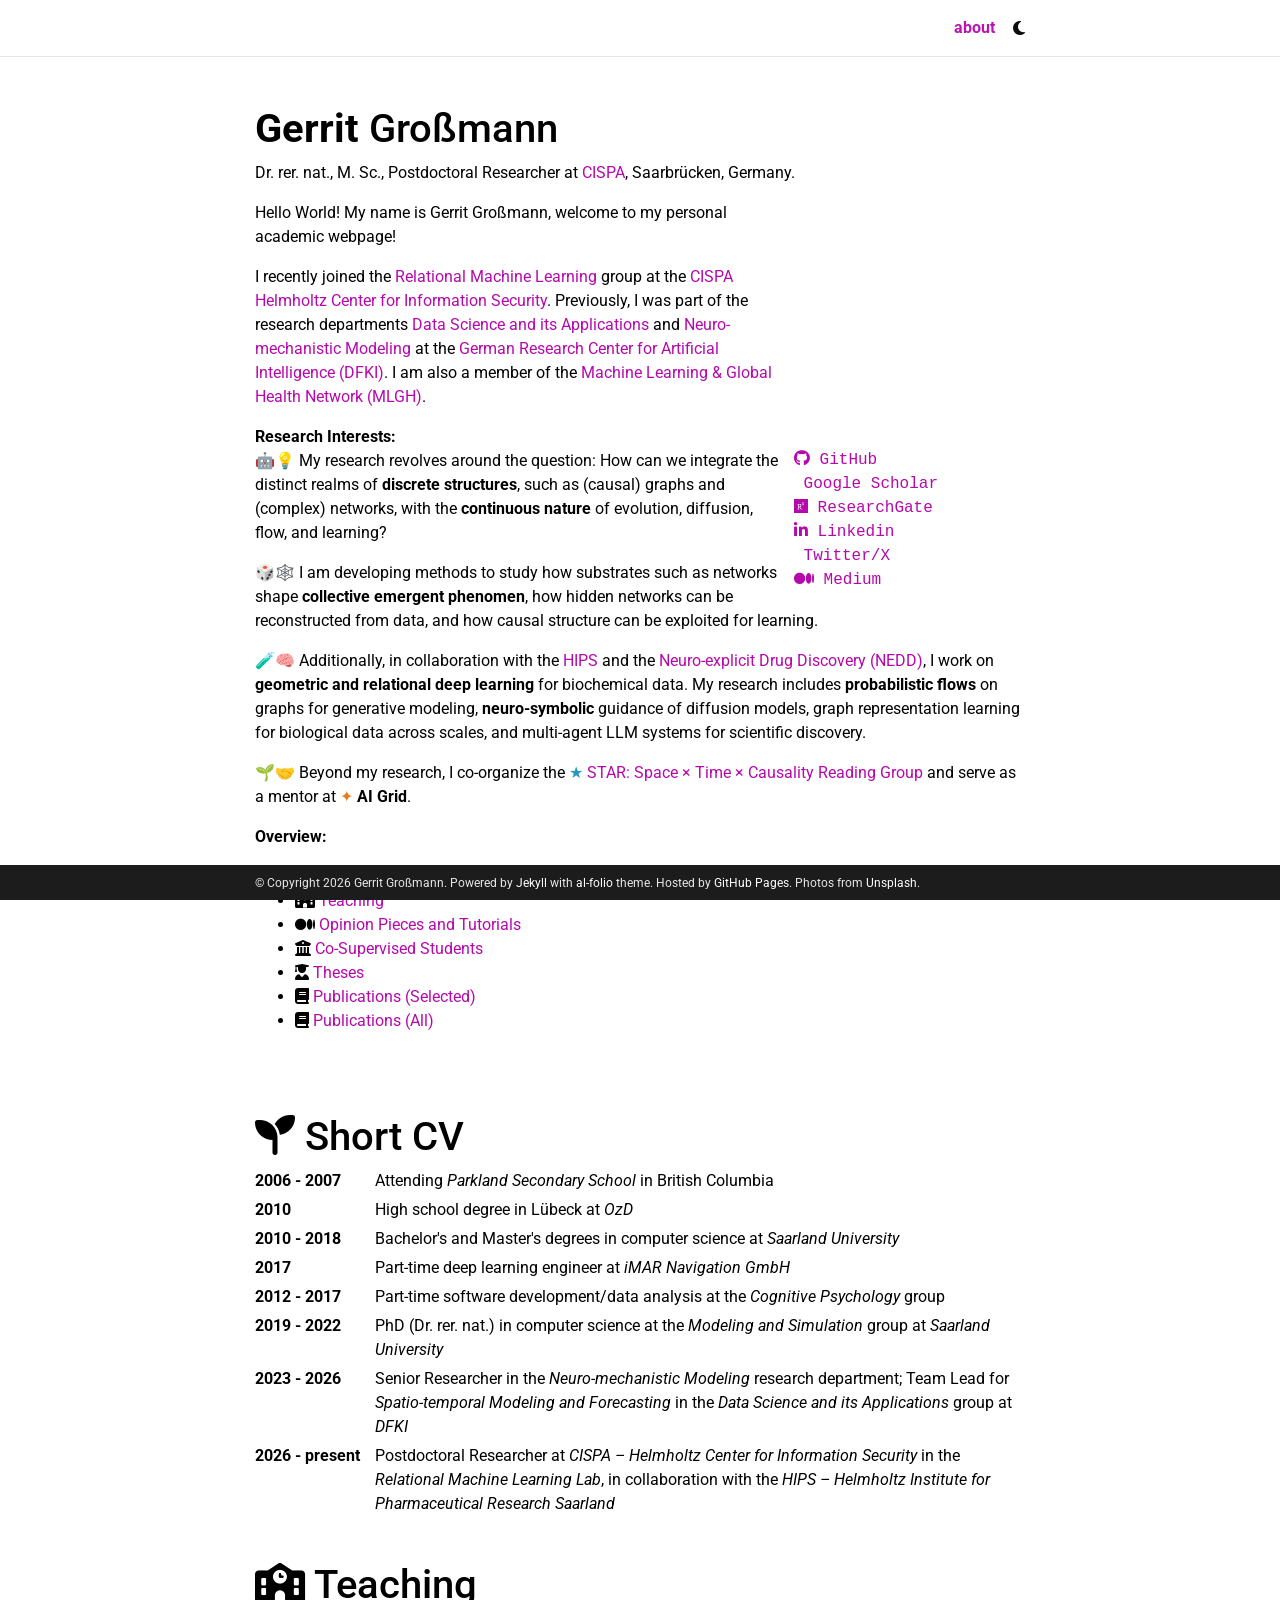
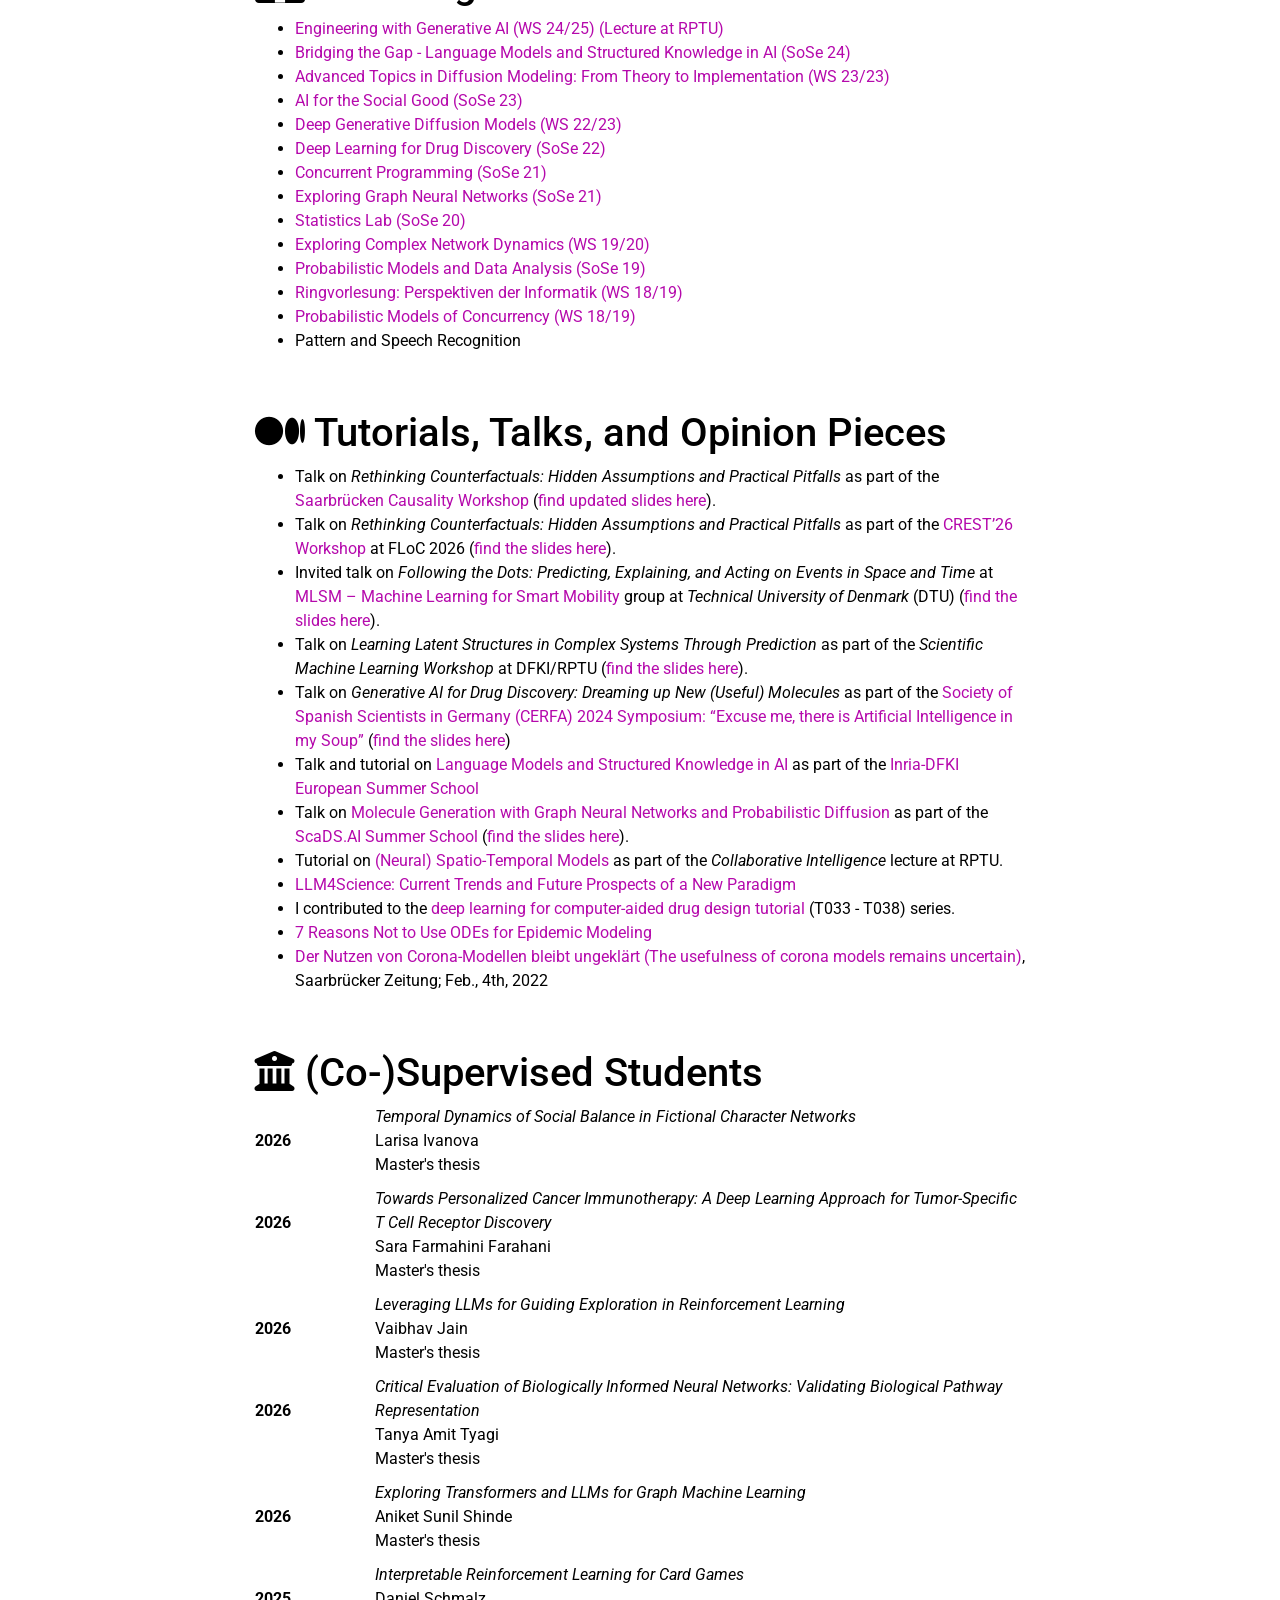
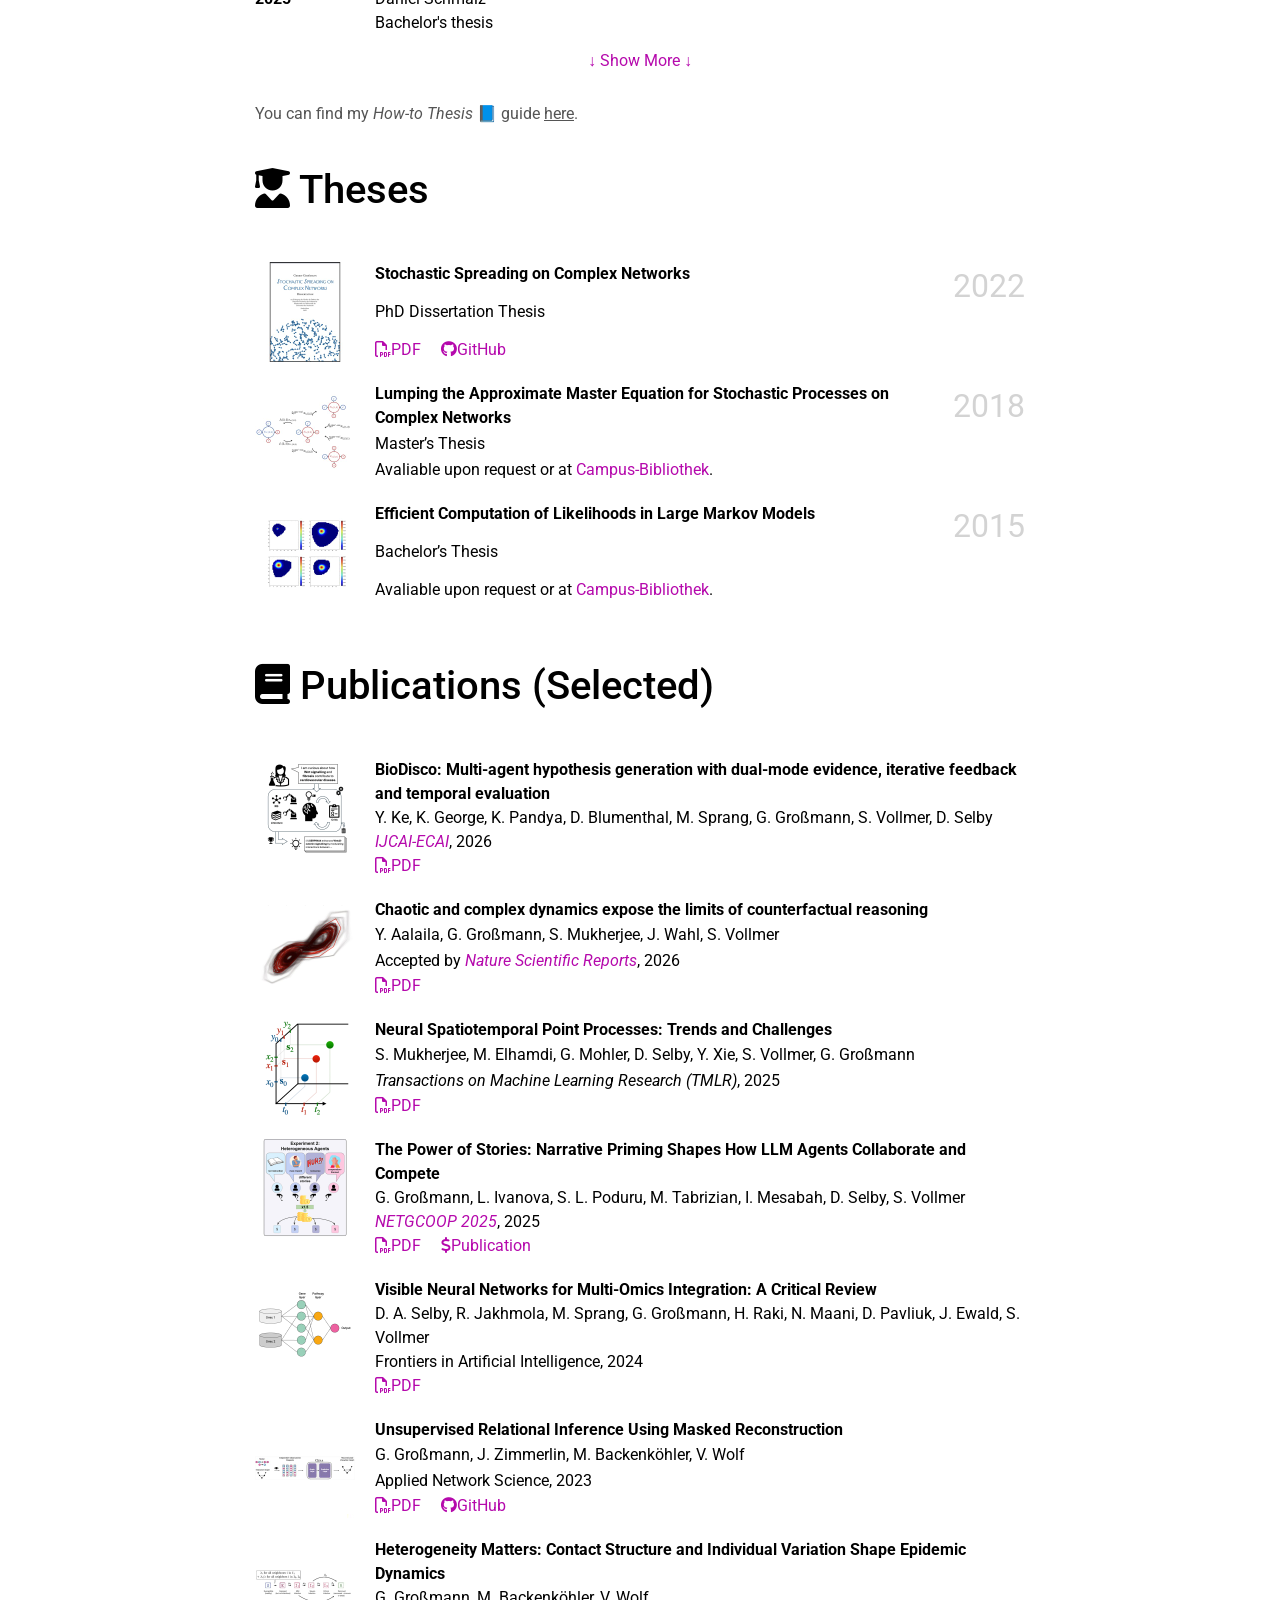
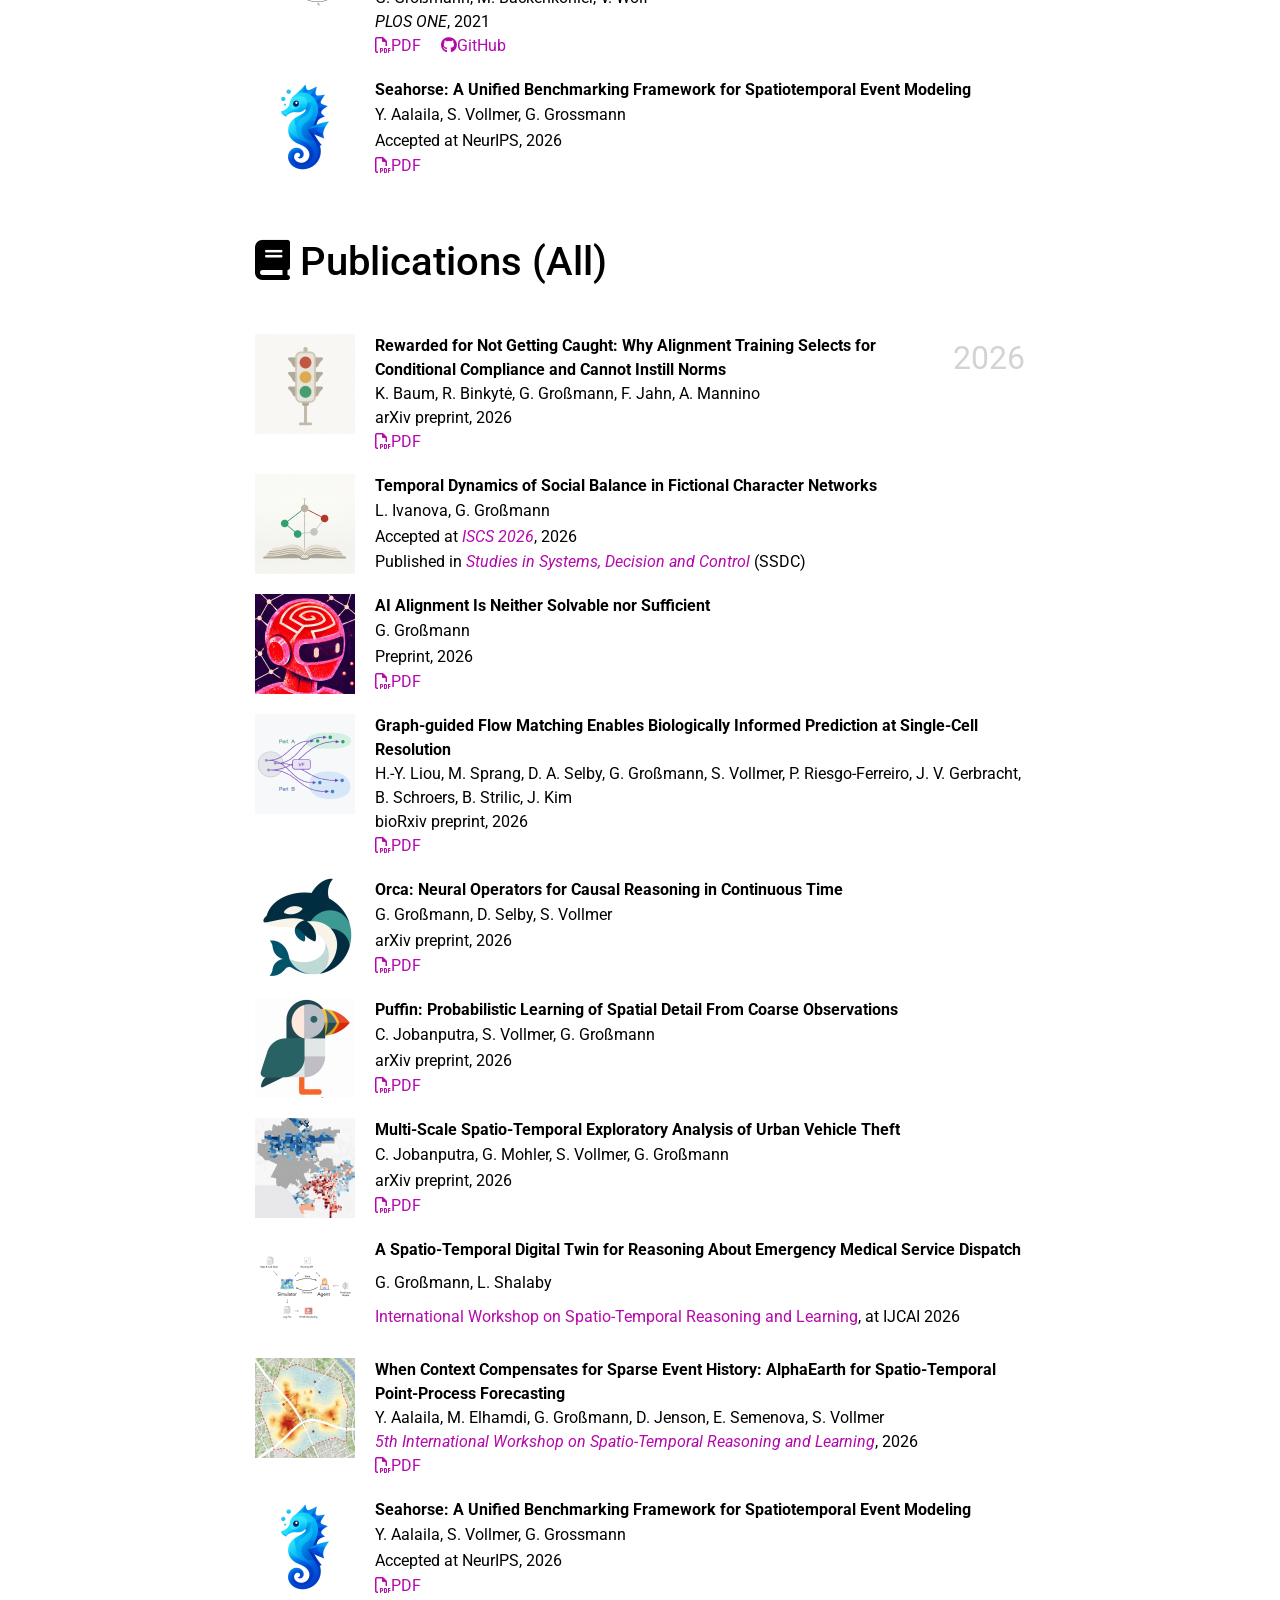
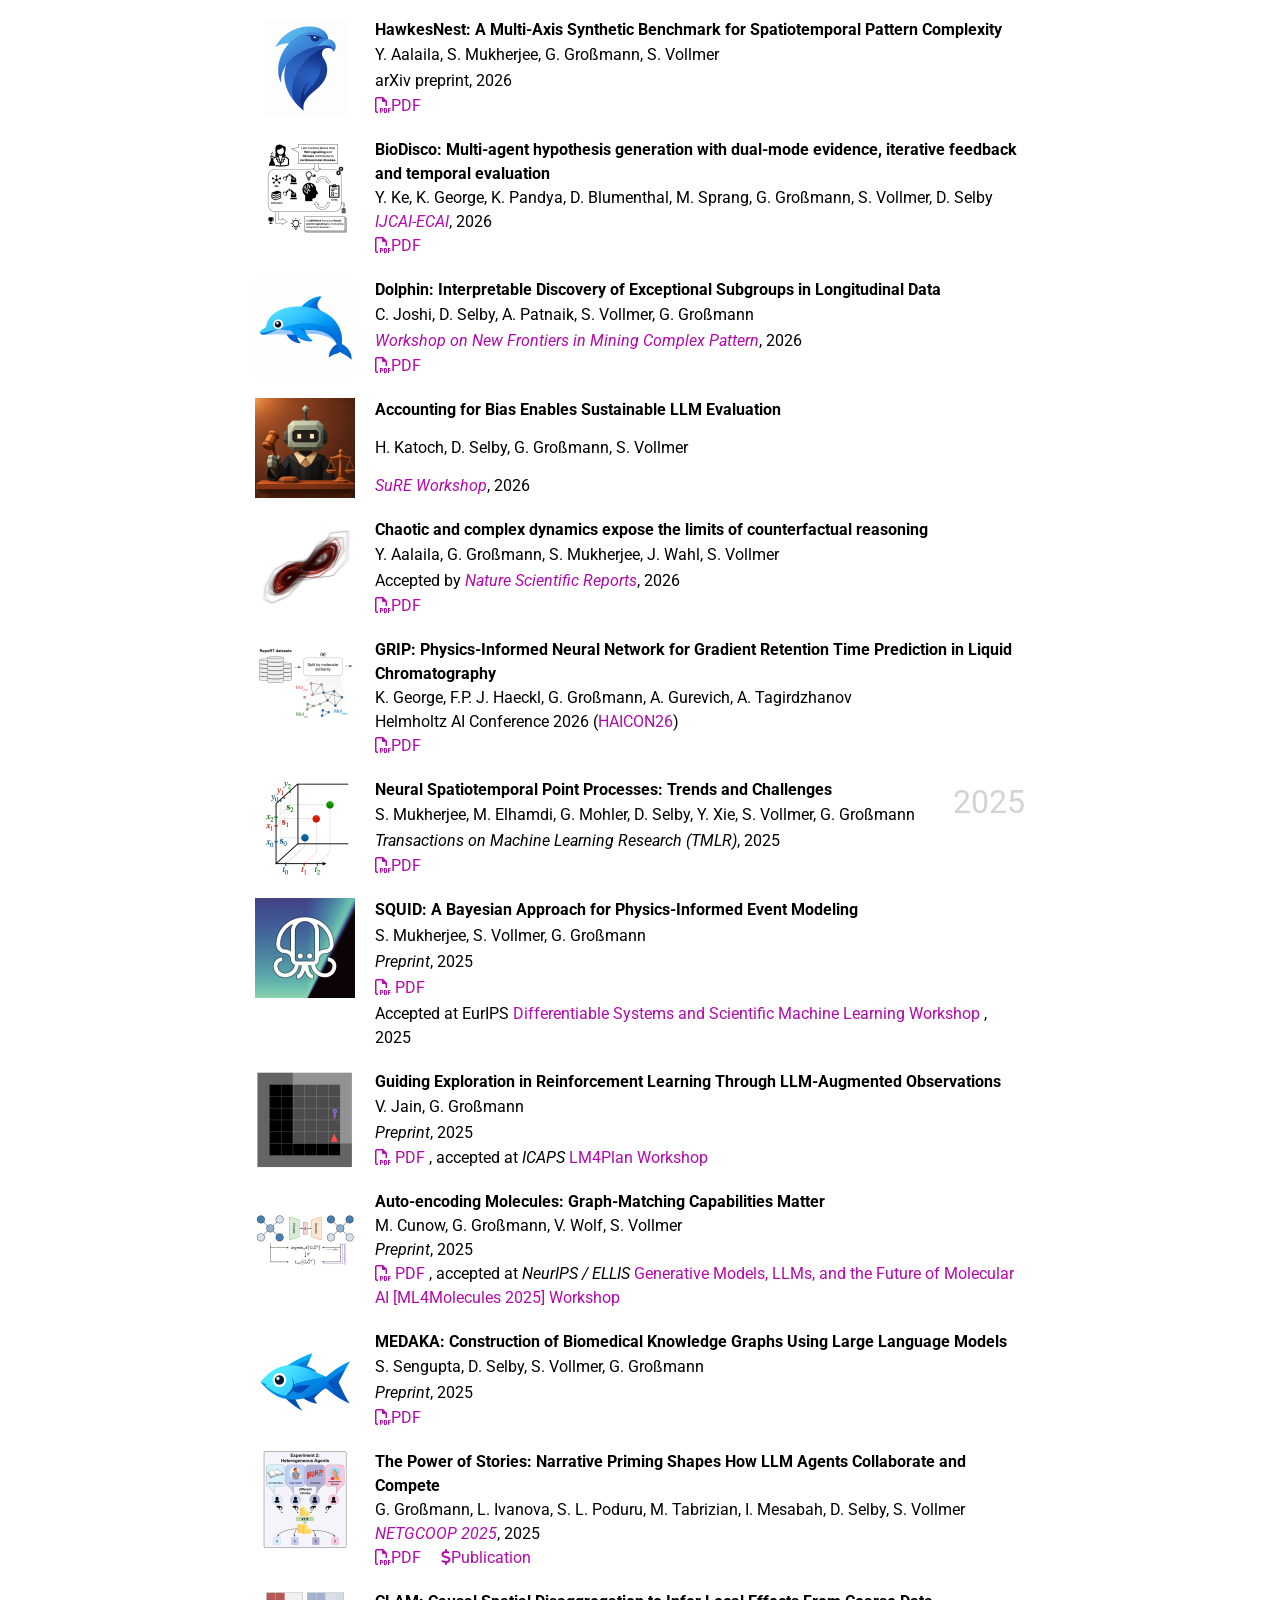
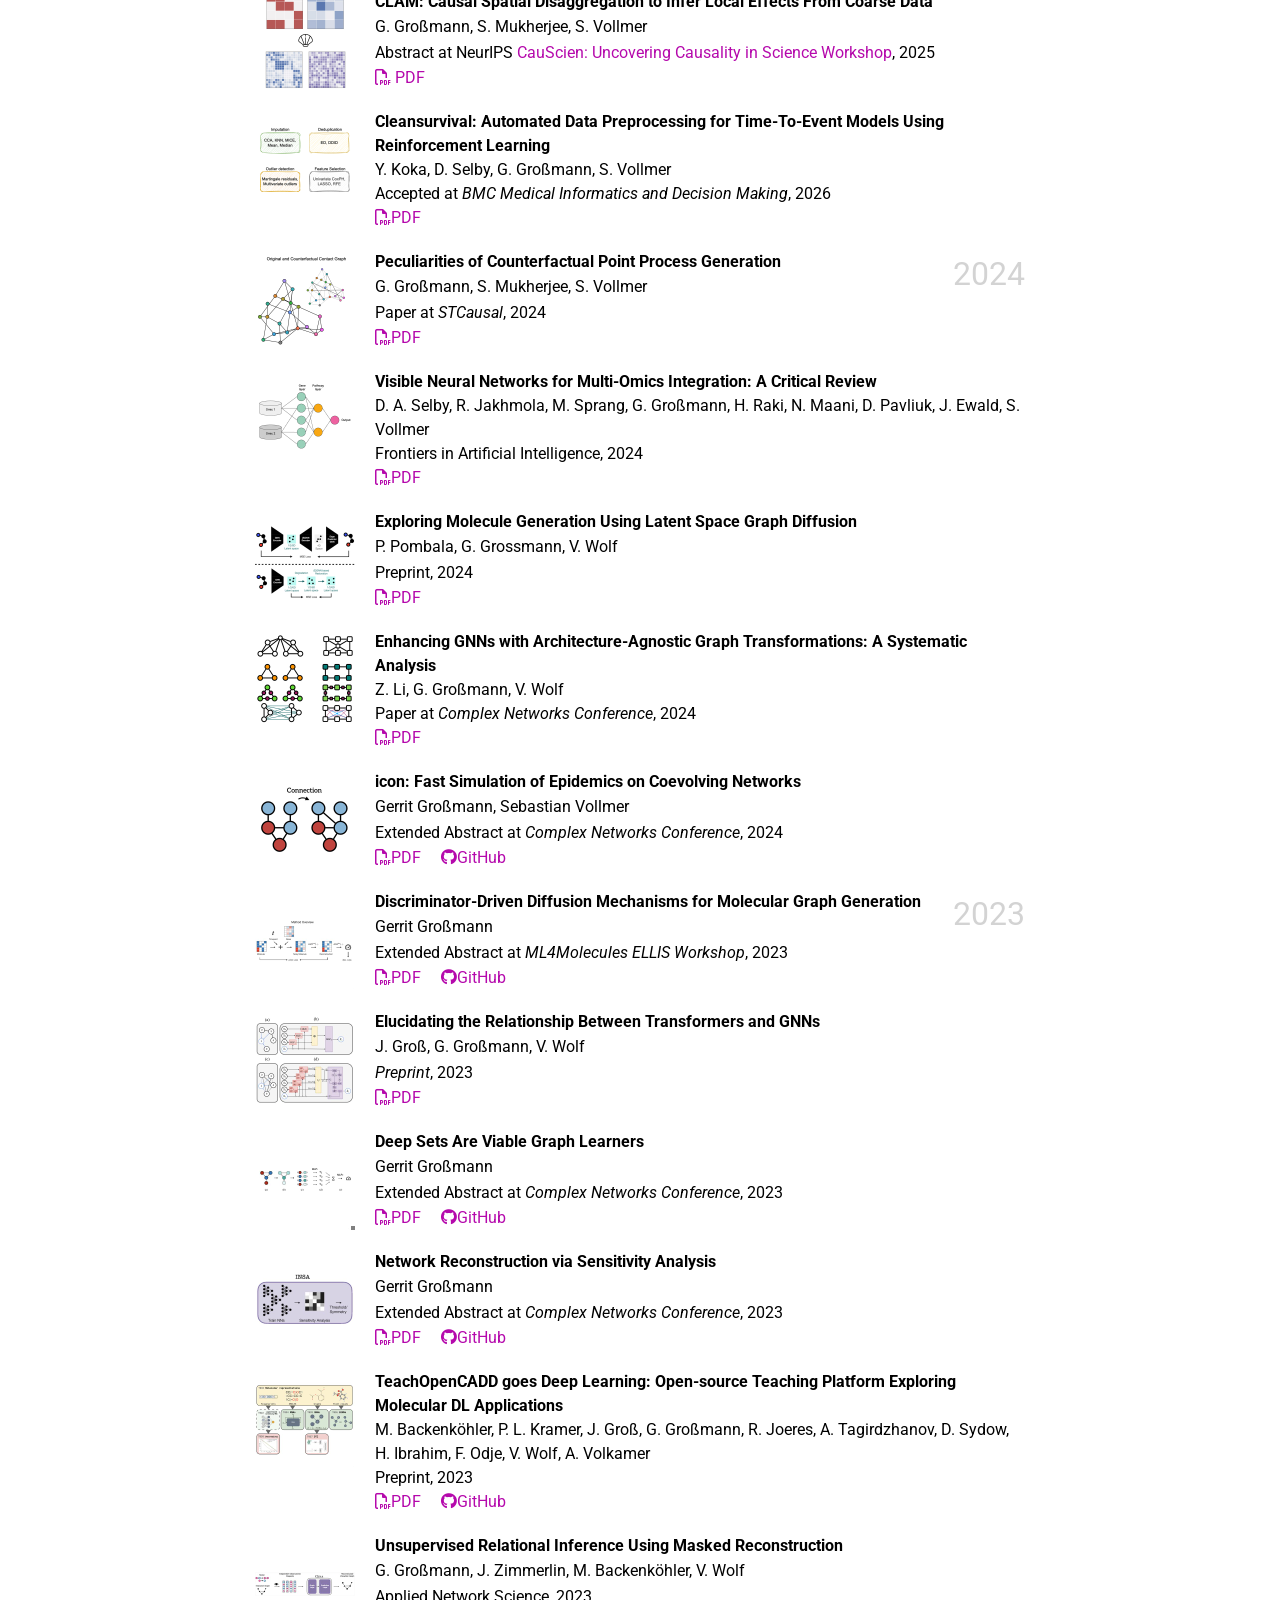
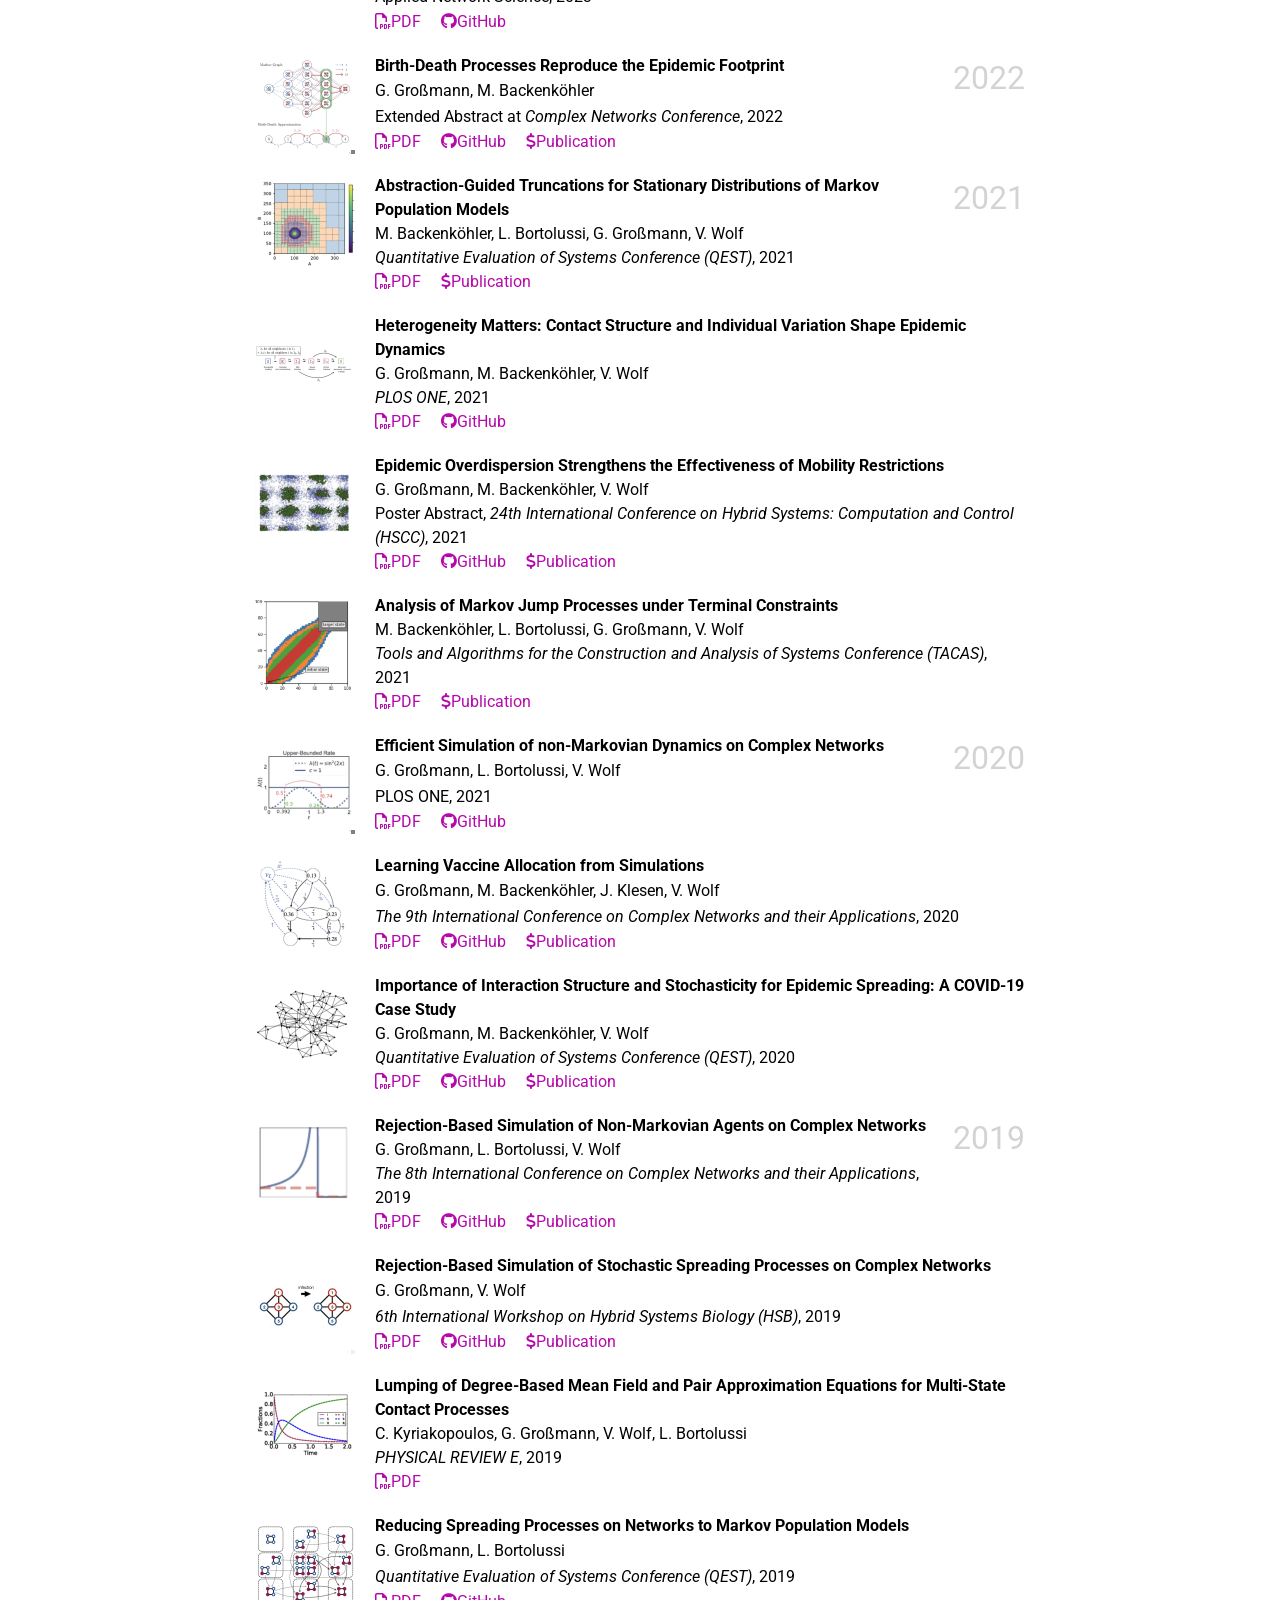
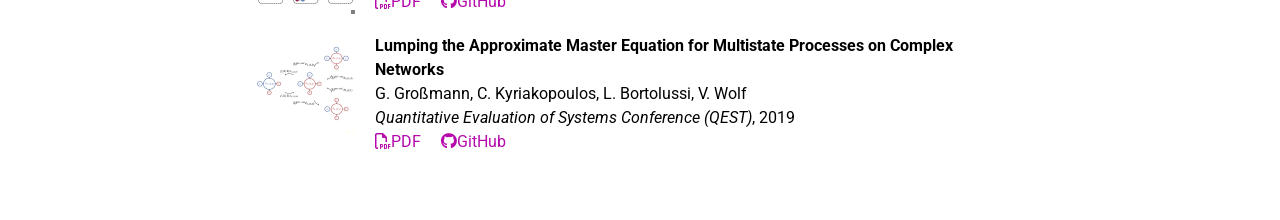
==== commit 63451aa5: "Deploying to gh-pages from @ gerritgr/gerritgr.github.io@9def75f05830ef201507d6e0760bd467bcbe9ff6 🚀" ====
--- a/index.html
+++ b/index.html
@@ -1 +1 @@
-<!DOCTYPE html> <html lang="en"> <head> <meta http-equiv="Content-Type" content="text/html; charset=UTF-8"> <meta charset="utf-8"> <meta name="viewport" content="width=device-width, initial-scale=1, shrink-to-fit=no"> <meta http-equiv="X-UA-Compatible" content="IE=edge"> <title>Gerrit Großmann</title> <meta name="author" content="Gerrit Großmann"> <meta name="description" content="A simple, whitespace theme for academics. Based on [*folio](https://github.com/bogoli/-folio) design. "> <meta name="keywords" content="jekyll, jekyll-theme, academic-website, portfolio-website"> <link rel="stylesheet" href="/assets/css/bootstrap.min.css?a4b3f509e79c54a512b890d73235ef04"> <link rel="stylesheet" href="https://cdn.jsdelivr.net/npm/mdbootstrap@4.20.0/css/mdb.min.css" integrity="sha256-jpjYvU3G3N6nrrBwXJoVEYI/0zw8htfFnhT9ljN3JJw=" crossorigin="anonymous"> <link defer rel="stylesheet" href="https://unpkg.com/bootstrap-table@1.22.1/dist/bootstrap-table.min.css"> <link rel="stylesheet" href="/assets/css/academicons.min.css?f0b7046b84e425c55f3463ac249818f5"> <link rel="stylesheet" type="text/css" href="https://fonts.googleapis.com/css?family=Roboto:300,400,500,700|Roboto+Slab:100,300,400,500,700|Material+Icons"> <link rel="stylesheet" href="/assets/css/jekyll-pygments-themes-github.css?19f3075a2d19613090fe9e16b564e1fe" media="" id="highlight_theme_light"> <link rel="shortcut icon" href="data:image/svg+xml,&lt;svg%20xmlns=%22http://www.w3.org/2000/svg%22%20viewBox=%220%200%20100%20100%22&gt;&lt;text%20y=%22.9em%22%20font-size=%2290%22&gt;%E2%9A%9B%EF%B8%8F&lt;/text&gt;&lt;/svg&gt;"> <link rel="stylesheet" href="/assets/css/main.css?d41d8cd98f00b204e9800998ecf8427e"> <link rel="canonical" href="https://gerritgr.github.io/"> <link rel="stylesheet" href="/assets/css/jekyll-pygments-themes-native.css?e74e74bf055e5729d44a7d031a5ca6a5" media="none" id="highlight_theme_dark"> <script src="/assets/js/theme.js?96d6b3e1c3604aca8b6134c7afdd5db6"></script> <script src="/assets/js/dark_mode.js?9b17307bb950ffa2e34be0227f53558f"></script> </head> <body class="fixed-top-nav "> <header> <nav id="navbar" class="navbar navbar-light navbar-expand-sm fixed-top"> <div class="container"> <button class="navbar-toggler collapsed ml-auto" type="button" data-toggle="collapse" data-target="#navbarNav" aria-controls="navbarNav" aria-expanded="false" aria-label="Toggle navigation"> <span class="sr-only">Toggle navigation</span> <span class="icon-bar top-bar"></span> <span class="icon-bar middle-bar"></span> <span class="icon-bar bottom-bar"></span> </button> <div class="collapse navbar-collapse text-right" id="navbarNav"> <ul class="navbar-nav ml-auto flex-nowrap"> <li class="nav-item active"> <a class="nav-link" href="/">about<span class="sr-only">(current)</span></a> </li> <li class="toggle-container"> <button id="light-toggle" title="Change theme"> <i class="fas fa-moon"></i> <i class="fas fa-sun"></i> </button> </li> </ul> </div> </div> </nav> <progress id="progress" value="0"> <div class="progress-container"> <span class="progress-bar"></span> </div> </progress> </header> <div class="container mt-5"> <div class="post"> <header class="post-header"> <h1 class="post-title"> <span class="font-weight-bold">Gerrit</span> Großmann </h1> <p class="desc">Dr. rer. nat., M. Sc., Postdoctoral Researcher at <a href="https://cispa.de/" rel="external nofollow noopener" target="_blank">CISPA</a>, Saarbrücken, Germany.</p> </header> <article> <div class="profile float-right"> <figure> <picture> <source class="responsive-img-srcset" media="(max-width: 480px)" srcset="/assets/img/prof_pic-480.webp"></source> <source class="responsive-img-srcset" media="(max-width: 800px)" srcset="/assets/img/prof_pic-800.webp"></source> <source class="responsive-img-srcset" media="(max-width: 1400px)" srcset="/assets/img/prof_pic-1400.webp"></source> <img src="/assets/img/prof_pic.jpg?9fc8738436fbd028ddac311516c3aae4" class="img-fluid z-depth-1 rounded" width="auto" height="auto" alt="prof_pic.jpg" onerror="this.onerror=null; $('.responsive-img-srcset').remove();"> </picture> </figure> <div class="more-info"> <p><a href="https://github.com/gerritgr" rel="external nofollow noopener" target="_blank"><i class="fab fa-github"></i> GitHub</a></p> <br> <p><a href="https://scholar.google.de/citations?user=e27EmFsAAAAJ&amp;hl=de" rel="external nofollow noopener" target="_blank"><i class="fa-brands fa-google-scholar"></i> Google Scholar</a></p> <br> <p><a href="https://www.researchgate.net/profile/Gerrit-Grossmann" rel="external nofollow noopener" target="_blank"><i class="fa-brands fa-researchgate"></i> ResearchGate</a></p> <br> <p><a href="https://www.linkedin.com/in/gerrit-gro%C3%9Fmann/" rel="external nofollow noopener" target="_blank"><i class="fa-brands fa-linkedin-in"></i> Linkedin</a></p> <br> <p><a href="https://twitter.com/GroGerrit" rel="external nofollow noopener" target="_blank"><i class="fa-brands fa-x-twitter"></i> Twitter/X</a></p> <br> <p><a href="https://medium.com/@gerritgr" rel="external nofollow noopener" target="_blank"><i class="fa-brands fa-medium"></i> Medium</a></p> </div> </div> <div class="clearfix"> <script src="https://kit.fontawesome.com/568534ed70.js" crossorigin="anonymous"></script> <p>Hello World! My name is Gerrit Großmann, welcome to my personal academic webpage!</p> <p>I recently joined the <a href="https://relationalml.github.io/" rel="external nofollow noopener" target="_blank">Relational Machine Learning</a> group at the <a href="https://cispa.de/" rel="external nofollow noopener" target="_blank">CISPA Helmholtz Center for Information Security</a>. Previously, I was part of the research departments <a href="https://dsa.dfki.de" rel="external nofollow noopener" target="_blank">Data Science and its Applications</a> and <a href="https://www.dfki.de/nmm" rel="external nofollow noopener" target="_blank">Neuro-mechanistic Modeling</a> at the <a href="https://www.dfki.de/web" rel="external nofollow noopener" target="_blank">German Research Center for Artificial Intelligence (DFKI)</a>. I am also a member of the <a href="https://mlgh.net/" rel="external nofollow noopener" target="_blank">Machine Learning &amp; Global Health Network (MLGH)</a>.</p> <p><strong>Research Interests:</strong> <br> 🤖💡 My research revolves around the question: How can we integrate the distinct realms of <strong>discrete structures</strong>, such as (causal) graphs and (complex) networks, with the <strong>continuous nature</strong> of evolution, diffusion, flow, and learning?</p> <p>🎲🕸️ I am developing methods to study how substrates such as networks shape <strong>collective emergent phenomen</strong>, how hidden networks can be reconstructed from data, and how causal structure can be exploited for learning.</p> <p>🧪🧠 Additionally, in collaboration with the <a href="https://www.helmholtz-hips.de/en/" rel="external nofollow noopener" target="_blank">HIPS</a> and the <a href="https://nextaid.cs.uni-saarland.de/" rel="external nofollow noopener" target="_blank">Neuro-explicit Drug Discovery (NEDD)</a>, I work on <strong>geometric and relational deep learning</strong> for biochemical data. My research includes <strong>probabilistic flows</strong> on graphs for generative modeling, <strong>neuro-symbolic</strong> guidance of diffusion models, graph representation learning for biological data across scales, and multi-agent LLM systems for scientific discovery.</p> <p>🌱🤝 Beyond my research, I co-organize the <span style="color:#2798ba;">★</span> <a href="https://spacetimecausality.github.io/" rel="external nofollow noopener" target="_blank">STAR: Space × Time × Causality Reading Group</a> and serve as a mentor at <span style="color:#e67e22;">✦</span> <a href="https://ai-grid.org" target="_blank" rel="noopener"><strong>AI Grid</strong></a>.</p> <p><strong>Overview:</strong></p> <ul> <li> <i class="fa-solid fa-seedling"></i> <a href="#short-cv">Short CV</a> </li> <li> <i class="fa-solid fa-school"></i> <a href="#teaching">Teaching</a> </li> <li> <i class="fa-brands fa-medium"></i> <a href="#blog">Opinion Pieces and Tutorials</a> </li> <li> <i class="fa-solid fa-building-columns"></i> <a href="#students">Co-Supervised Students</a> </li> <li> <i class="fa-solid fa-user-graduate"></i> <a href="#theses">Theses</a> </li> <li> <i class="fa-solid fa-book"></i> <a href="#publications-selected">Publications (Selected)</a> </li> <li> <i class="fa-solid fa-book"></i> <a href="#publications-all">Publications (All)</a> </li> </ul> <p><br> <a id="short-cv"></a> <br></p> <h1 id="-short-cv"> <i class="fa-solid fa-seedling"></i> Short CV</h1> <div style="display: flex; flex-direction: column;"> <div style="display: flex; margin-bottom: 5px;"> <div style="min-width: 120px; font-weight: bold;">2006 - 2007</div> <div>Attending <em>Parkland Secondary School</em> in British Columbia</div> </div> <div style="display: flex; margin-bottom: 5px;"> <div style="min-width: 120px; font-weight: bold;">2010 <span style="color: transparent;">- 0000</span> </div> <div>High school degree in Lübeck at <em>OzD</em> </div> </div> <div style="display: flex; margin-bottom: 5px;"> <div style="min-width: 120px; font-weight: bold;">2010 - 2018</div> <div>Bachelor's and Master's degrees in computer science at <em>Saarland University</em> </div> </div> <div style="display: flex; margin-bottom: 5px;"> <div style="min-width: 120px; font-weight: bold;">2017 <span style="color: transparent;">- 0000</span> </div> <div>Part-time deep learning engineer at <em>iMAR Navigation GmbH</em> </div> </div> <div style="display: flex; margin-bottom: 5px;"> <div style="min-width: 120px; font-weight: bold;">2012 - 2017</div> <div>Part-time software development/data analysis at the <em>Cognitive Psychology</em> group</div> </div> <div style="display: flex; margin-bottom: 5px;"> <div style="min-width: 120px; font-weight: bold;">2019 - 2022</div> <div>PhD (Dr. rer. nat.) in computer science at the <em>Modeling and Simulation</em> group at <em>Saarland University</em> </div> </div> <div style="display: flex; margin-bottom: 5px;"> <div style="min-width: 120px; font-weight: bold;">2023 - 2026</div> <div> Senior Researcher in the <em>Neuro-mechanistic Modeling</em> research department; Team Lead for <em>Spatio-temporal Modeling and Forecasting</em> in the <em>Data Science and its Applications</em> group at <em>DFKI</em> </div> </div> <div style="display: flex; margin-bottom: 5px;"> <div style="min-width: 120px; font-weight: bold;">2026 - present</div> <div> Postdoctoral Researcher at <em>CISPA – Helmholtz Center for Information Security</em> in the <em>Relational Machine Learning Lab</em>, in collaboration with the <em>HIPS – Helmholtz Institute for Pharmaceutical Research Saarland</em> </div> </div> </div> <p><a id="teaching"></a> <br></p> <h1 id="-teaching"> <i class="fa-solid fa-school"></i> Teaching</h1> <ul> <li><a href="https://olat.vcrp.de/dmz/" rel="external nofollow noopener" target="_blank">Engineering with Generative AI (WS 24/25) (Lecture at RPTU)</a></li> <li><a href="https://mosi.uni-saarland.de/lectures/24_1_bridging_the_gap/" rel="external nofollow noopener" target="_blank">Bridging the Gap - Language Models and Structured Knowledge in AI (SoSe 24)</a></li> <li><a href="https://mosi.uni-saarland.de/lectures/23_2_deep_diffusion/" rel="external nofollow noopener" target="_blank">Advanced Topics in Diffusion Modeling: From Theory to Implementation (WS 23/23)</a></li> <li><a href="https://mosi.uni-saarland.de/lectures/23_1_ai_for_the_social_good" rel="external nofollow noopener" target="_blank">AI for the Social Good (SoSe 23)</a></li> <li><a href="https://mosi.uni-saarland.de/lectures/22_2_deep_diffusion" rel="external nofollow noopener" target="_blank">Deep Generative Diffusion Models (WS 22/23)</a></li> <li><a href="https://mosi.uni-saarland.de/lectures/22_1_deep_learning_for_drug_discovery" rel="external nofollow noopener" target="_blank">Deep Learning for Drug Discovery (SoSe 22)</a></li> <li><a href="https://mcms.cs.uni-saarland.de/np21/" rel="external nofollow noopener" target="_blank">Concurrent Programming (SoSe 21)</a></li> <li><a href="https://mosi.uni-saarland.de/lectures/21_1_exploring_graphneuralnetworks" rel="external nofollow noopener" target="_blank">Exploring Graph Neural Networks (SoSe 21)</a></li> <li><a href="https://mosi.uni-saarland.de/lectures/20_1_statlab" rel="external nofollow noopener" target="_blank">Statistics Lab (SoSe 20)</a></li> <li><a href="https://mosi.uni-saarland.de/lectures/19_2_complex_networks" rel="external nofollow noopener" target="_blank">Exploring Complex Network Dynamics (WS 19/20)</a></li> <li><a href="https://mosi.uni-saarland.de/lectures/19_1_prob_mod" rel="external nofollow noopener" target="_blank">Probabilistic Models and Data Analysis (SoSe 19)</a></li> <li><a href="https://mosi.uni-saarland.de/lectures/18_2_perspektiven" rel="external nofollow noopener" target="_blank">Ringvorlesung: Perspektiven der Informatik (WS 18/19)</a></li> <li><a href="https://dcms.cs.uni-saarland.de/conca_1819/" rel="external nofollow noopener" target="_blank">Probabilistic Models of Concurrency (WS 18/19)</a></li> <li>Pattern and Speech Recognition</li> </ul> <p><a id="blog"></a> <a id="cerfa"></a> <br></p> <h1 id="-tutorials-talks-and-opinion-pieces"> <i class="fa-brands fa-medium"></i> Tutorials, Talks, and Opinion Pieces</h1> <ul> <li>Talk on <em>Rethinking Counterfactuals: Hidden Assumptions and Practical Pitfalls</em> as part of the <a href="https://sites.google.com/view/saarbrueckencausalityworkshop" rel="external nofollow noopener" target="_blank">Saarbrücken Causality Workshop</a> (<a href="https://github.com/gerritgr/SB_causality_talk" rel="external nofollow noopener" target="_blank">find updated slides here</a>).</li> <li>Talk on <em>Rethinking Counterfactuals: Hidden Assumptions and Practical Pitfalls</em> as part of the <a href="https://sites.google.com/view/crest26" rel="external nofollow noopener" target="_blank">CREST’26 Workshop</a> at FLoC 2026 (<a href="https://github.com/gerritgr/crest_2026" rel="external nofollow noopener" target="_blank">find the slides here</a>).</li> <li>Invited talk on <em>Following the Dots: Predicting, Explaining, and Acting on Events in Space and Time</em> at <a href="https://mlsm.man.dtu.dk/" rel="external nofollow noopener" target="_blank">MLSM – Machine Learning for Smart Mobility</a> group at <em>Technical University of Denmark</em> (DTU) (<a href="https://github.com/gerritgr/dtu_talk_2026" rel="external nofollow noopener" target="_blank">find the slides here</a>).</li> <li>Talk on <em>Learning Latent Structures in Complex Systems Through Prediction</em> as part of the <em>Scientific Machine Learning Workshop</em> at DFKI/RPTU (<a href="http://github.com/gerritgr/sciml2026" rel="external nofollow noopener" target="_blank">find the slides here</a>).</li> <li>Talk on <em>Generative AI for Drug Discovery: Dreaming up New (Useful) Molecules</em> as part of the <a href="https://cerfa.de/blog/2024/09/06/symposium-2024-excuse-me-there-is-artificial-intelligence-in-my-soup/" rel="external nofollow noopener" target="_blank">Society of Spanish Scientists in Germany (CERFA) 2024 Symposium: “Excuse me, there is Artificial Intelligence in my Soup”</a> (<a href="https://github.com/gerritgr/cerfa_talk" rel="external nofollow noopener" target="_blank">find the slides here</a>)</li> <li>Talk and tutorial on <a href="https://github.com/gerritgr/LLMSummerSchool" rel="external nofollow noopener" target="_blank">Language Models and Structured Knowledge in AI</a> as part of the <a href="https://idessai.eu/venue-2024/" rel="external nofollow noopener" target="_blank">Inria-DFKI European Summer School</a> </li> <li>Talk on <a href="https://scads.ai/education/summer-schools/summer-school-2024/dr-gerrit-grossmann/" rel="external nofollow noopener" target="_blank">Molecule Generation with Graph Neural Networks and Probabilistic Diffusion</a> as part of the <a href="https://scads.ai/education/summer-schools/summer-school-2024/" rel="external nofollow noopener" target="_blank">ScaDS.AI Summer School</a> (<a href="https://github.com/gerritgr/diffusion_gnn_tutorial" rel="external nofollow noopener" target="_blank">find the slides here</a>).</li> <li>Tutorial on <a href="https://github.com/gerritgr/spatio-temporal-lecture" rel="external nofollow noopener" target="_blank">(Neural) Spatio-Temporal Models</a> as part of the <em>Collaborative Intelligence</em> lecture at RPTU.</li> <li><a href="https://medium.com/@gerritgr/llm4science-current-trends-and-future-prospects-of-a-new-paradigm-e6b53c61df74" rel="external nofollow noopener" target="_blank">LLM4Science: Current Trends and Future Prospects of a New Paradigm</a></li> <li>I contributed to the <a href="https://github.com/volkamerlab/teachopencadd/tree/master" rel="external nofollow noopener" target="_blank">deep learning for computer-aided drug design tutorial</a> (T033 - T038) series.</li> <li><a href="https://gerritgr.medium.com/7-reasons-not-to-use-odes-for-epidemic-modeling-bf451037a97f" rel="external nofollow noopener" target="_blank">7 Reasons Not to Use ODEs for Epidemic Modeling</a></li> <li> <a href="https://www.pressreader.com/germany/saarbruecker-zeitung/20220204/281883006743772" rel="external nofollow noopener" target="_blank">Der Nutzen von Corona-Modellen bleibt ungeklärt (The usefulness of corona models remains uncertain)</a>, Saarbrücker Zeitung; Feb., 4th, 2022</li> </ul> <p><a id="students"></a> <br></p> <h1 id="-co-supervised-students"> <i class="fa-solid fa-building-columns"></i> (Co-)Supervised Students</h1> <div id="students-list"> <div style="display: flex; margin-bottom: 10px;"> <div style="min-width: 120px; font-weight: bold; align-items: center;"> <br>2026</div> <div> <em>Temporal Dynamics of Social Balance in Fictional Character Networks</em><br>Larisa Ivanova<br>Master's thesis</div> </div> <div style="display: flex; margin-bottom: 10px;"> <div style="min-width: 120px; font-weight: bold; align-items: center;"> <br>2026</div> <div> <em>Towards Personalized Cancer Immunotherapy: A Deep Learning Approach for Tumor-Specific T Cell Receptor Discovery</em><br>Sara Farmahini Farahani<br>Master's thesis</div> </div> <div style="display: flex; margin-bottom: 10px;"> <div style="min-width: 120px; font-weight: bold; align-items: center;"> <br>2026</div> <div> <em>Leveraging LLMs for Guiding Exploration in Reinforcement Learning</em><br>Vaibhav Jain<br>Master's thesis</div> </div> <div style="display: flex; margin-bottom: 10px;"> <div style="min-width: 120px; font-weight: bold; align-items: center;"> <br>2026</div> <div> <em>Critical Evaluation of Biologically Informed Neural Networks: Validating Biological Pathway Representation</em><br>Tanya Amit Tyagi<br>Master's thesis</div> </div> <div style="display: flex; margin-bottom: 10px;"> <div style="min-width: 120px; font-weight: bold; align-items: center;"> <br>2026</div> <div> <em>Exploring Transformers and LLMs for Graph Machine Learning</em><br>Aniket Sunil Shinde<br>Master's thesis</div> </div> <div style="display: flex; margin-bottom: 10px;"> <div style="min-width: 120px; font-weight: bold; align-items: center;"> <br>2025</div> <div> <em>Interpretable Reinforcement Learning for Card Games</em><br>Daniel Schmalz<br>Bachelor's thesis</div> </div> <div style="display: flex; margin-bottom: 10px;"> <div style="min-width: 120px; font-weight: bold; align-items: center;"> <br>2025</div> <div> <em>Exploring the Weight Space of Neural Networks for Learning and Generation</em><br>Davronbek Islamov<br>Masters's thesis</div> </div> <div style="display: flex; margin-bottom: 10px;"> <div style="min-width: 120px; font-weight: bold; align-items: center;"> <br>2025</div> <div> <em>Enhancing GNNs with Architecture-Agnostic Graph Transformations: A Systematic Analysis</em><br>Zhifei Li<br>Masters's thesis</div> </div> <div style="display: flex; margin-bottom: 10px;"> <div style="min-width: 120px; font-weight: bold; align-items: center;"> <br>2025</div> <div> <em>Discrete Optimization for the Calibration of Metabolic Networks</em><br>Philipp Radder<br>Bachelor's thesis</div> </div> <div style="display: flex; margin-bottom: 10px;"> <div style="min-width: 120px; font-weight: bold; align-items: center;"> <br>2024</div> <div> <em>Molecule Generation Using Latent Space Graph Diffusion</em><br>Prashanth Pombala<br>Master's thesis</div> </div> <div style="display: flex; margin-bottom: 10px;"> <div style="min-width: 120px; font-weight: bold; align-items: center;"> <br>2024</div> <div> <em>Causal Spatio-Temporal Analysis of Event Data</em><br>Anishka Singh<br>Bachelor's thesis</div> </div> <div style="display: flex; margin-bottom: 10px;"> <div style="min-width: 120px; font-weight: bold; align-items: center;"> <br>2024</div> <div> <em>Domain Generelization for Causal Learning in Spatio-Temporal Point Processes</em><br>Diya Narayanan<br>Bachelor's thesis</div> </div> <div style="display: flex; margin-bottom: 10px;"> <div style="min-width: 120px; font-weight: bold; align-items: center;"> <br>2024</div> <div> <em>Efficient Numerical Methods for Simulating Epidemic Spreading on Adaptive Networks</em><br>Désirée Wiltzius<br>Bachelor's thesis</div> </div> <div style="display: flex; margin-bottom: 10px;"> <div style="min-width: 120px; font-weight: bold; align-items: center;"> <br>2024</div> <div> <em>Simulation and Inference of Point Processes</em><br>Yehia Farghaly<br>Bachelor's thesis</div> </div> <div style="display: flex; margin-bottom: 10px;"> <div style="min-width: 120px; font-weight: bold; align-items: center;"> <br>2024</div> <div> <em>Computer-Aided Molecule Generation Using Optimal Transport and Variational Autoencoders</em><br>Magnus Cunow<br>Bachelor's thesis</div> </div> <div style="display: flex; margin-bottom: 10px;"> <div style="min-width: 120px; font-weight: bold; align-items: center;"> <br>2024</div> <div> <em>Small Molecule Generation and Optimization: A GNN-VAE Appraoch</em><br>Nesara Belakere Lingarajaiah<br>Master's thesis</div> </div> <div style="display: flex; margin-bottom: 10px;"> <div style="min-width: 120px; font-weight: bold; align-items: center;"> <br>2023</div> <div> <em>Learning the Function of Neural Networks in Deep Weight Spaces</em><br>Janine Lohse<br>Research Immersion Lab </div> </div> <div style="display: flex; margin-bottom: 10px;"> <div style="min-width: 120px; font-weight: bold; align-items: center;"> <br>2023</div> <div> <em>Network Reconstruction Using Deep Learning and Sensitivity Analysis</em><br>Joshgun Guliyev<br>Master's thesis</div> </div> <div style="display: flex; margin-bottom: 10px;"> <div style="min-width: 120px; font-weight: bold; align-items: center;"> <br>2022</div> <div> <em>Adapting the Approximate Master Equations for Realistic Epidemic and Network Dynamics</em><br>Yan Yan Lau<br>Bachelor's thesis</div> </div> <div style="display: flex; margin-bottom: 10px;"> <div style="min-width: 120px; font-weight: bold; align-items: center;"> <br>2021</div> <div> <em>Learning Dynamical Processes to Infer the Underlying Network Structure</em><br>Julian Zimmerlin<br>Bachelor's thesis</div> </div> <div style="display: flex; margin-bottom: 10px;"> <div style="min-width: 120px; font-weight: bold; align-items: center;"> <br>2020</div> <div> <em>Effects of Interventions on the COVID-19 Outbreak: A Network-based Approach</em><br>Lisa Heidmann<br>Bachelor's thesis</div> </div> <div style="display: flex; margin-bottom: 10px;"> <div style="min-width: 120px; font-weight: bold; align-items: center;"> <br>2020</div> <div> <em>Learning Vaccine Allocation Strategies to Control Epidemic Outbreaks on Networks</em><br>Jonas Klesen<br> Research Immersion Lab</div> </div> </div> <div style="margin-top: 20px; font-size: 16px; color: #555;"> You can find my <i>How-to Thesis</i> 📘 guide <a href="https://tinyurl.com/thesishowto" style="text-decoration: underline; color: inherit;" rel="external nofollow noopener" target="_blank">here</a>. </div> <style>#students-toggle{display:block;margin:.25rem auto 1.5rem;padding:.25rem 0;border:0;border-bottom:1px solid transparent;background:transparent;color:var(--global-theme-color,#2798ba);font:inherit;cursor:pointer}#students-toggle:hover,#students-toggle:focus-visible{border-bottom-color:currentColor}</style> <script>document.addEventListener("DOMContentLoaded",function(){function t(){n.slice(o).forEach(function(t){t.hidden=!r}),i.textContent=r?"\u2191 Show Less \u2191":"\u2193 Show More \u2193",i.setAttribute("aria-expanded",String(r))}const e=document.getElementById("students-list");if(!e)return;const n=Array.from(e.children).filter(function(t){return"DIV"===t.tagName}),o=6;if(n.length<=o)return;let r=!1;const i=document.createElement("button");i.id="students-toggle",i.type="button",i.setAttribute("aria-controls","students-list"),i.addEventListener("click",function(){r=!r,t()}),e.insertAdjacentElement("afterend",i),t()});</script> <p><a id="theses"></a> <br></p> <h1 id="-theses"> <i class="fa-solid fa-user-graduate"></i> Theses</h1> <p><br></p> <div style="max-width: 100%;"> <div style="display: flex; justify-content: space-between; align-items: stretch; margin-bottom: 20px;"> <div style="display: flex; align-items: stretch;"> <img src="assets/img/publication_preview/resized_dis.jpg" alt="Dis preview" style="width: 100px; height: 100px; margin-right: 20px;"> <div style="flex-grow: 1; display: flex; flex-direction: column; justify-content: space-between;"> <p style="margin: 0;"><strong>Stochastic Spreading on Complex Networks</strong></p> <p style="margin: 0;">PhD Dissertation Thesis</p> <p style="margin: 0;"><a href="https://github.com/gerritgr/phd/blob/7d378da3d423813706d3a2722dec933b831565a7/Dissertation.pdf" rel="external nofollow noopener" target="_blank"><i class="fa-regular fa-file-pdf"></i>PDF</a>     <a href="https://github.com/gerritgr/phd" rel="external nofollow noopener" target="_blank"><i class="fab fa-github"></i>GitHub</a> </p> </div> </div> <div style="color: lightgray; align-self: flex-start; margin-left: 10px; white-space: nowrap; font-size: 200%;">2022</div> </div> <div style="display: flex; justify-content: space-between; align-items: stretch; margin-bottom: 20px;"> <div style="display: flex; align-items: stretch;"> <img src="assets/img/publication_preview/resized_ma.jpg" alt="Thumbnail 2" style="width: 100px; height: 100px; margin-right: 20px;"> <div style="flex-grow: 1; display: flex; flex-direction: column; justify-content: space-between;"> <p style="margin: 0;"><strong>Lumping the Approximate Master Equation for Stochastic Processes on Complex Networks </strong></p> <p style="margin: 0;">Master’s Thesis</p> <p style="margin: 0;">Avaliable upon request or at <a href="https://primo.mpi-klsb.mpg.de/primo-explore/fulldisplay?docid=cim01_aleph000129929&amp;context=L&amp;vid=CIM_EXPLORE&amp;lang=en_US&amp;search_scope=default_scope&amp;adaptor=Local%20Search%20Engine&amp;tab=default_tab&amp;query=any,contains,Gerrit%20Gro%C3%9Fmann&amp;offset=0" rel="external nofollow noopener" target="_blank">Campus-Bibliothek</a>. </p> </div> </div> <div style="color: lightgray; align-self: flex-start; margin-left: 10px; white-space: nowrap; font-size: 200%;">2018</div> </div> <div style="display: flex; justify-content: space-between; align-items: stretch; margin-bottom: 20px;"> <div style="display: flex; align-items: stretch;"> <img src="assets/img/publication_preview/resized_ba.jpg" alt="Thumbnail 3" style="width: 100px; height: 100px; margin-right: 20px;"> <div style="flex-grow: 1; display: flex; flex-direction: column; justify-content: space-between;"> <p style="margin: 0;"><strong>Efficient Computation of Likelihoods in Large Markov Models</strong></p> <p style="margin: 0;">Bachelor’s Thesis</p> <p style="margin: 0;">Avaliable upon request or at <a href="https://primo.mpi-klsb.mpg.de/primo-explore/fulldisplay?docid=cim01_aleph000118977&amp;context=L&amp;vid=CIM_EXPLORE&amp;lang=en_US&amp;search_scope=default_scope&amp;adaptor=Local%20Search%20Engine&amp;tab=default_tab&amp;query=any,contains,Gerrit%20Gro%C3%9Fmann&amp;offset=0" rel="external nofollow noopener" target="_blank">Campus-Bibliothek</a>. </p> </div> </div> <div style="color: lightgray; align-self: flex-start; margin-left: 10px; white-space: nowrap; font-size: 200%;">2015</div> </div> </div> <p><a id="publications"></a> <a id="publications-selected"></a> <br></p> <h1 id="-publications-selected"> <i class="fa-solid fa-book"></i> Publications (Selected)</h1> <p><br></p> <div style="max-width: 100%;"> <div style="display: flex; justify-content: space-between; align-items: stretch; margin-bottom: 20px;"> <div style="display: flex; align-items: stretch;"> <img src="assets/img/biodisco.jpg" alt="medaka" style="width: 100px; height: 100px; margin-right: 20px;"> <div style="flex-grow: 1; display: flex; flex-direction: column; justify-content: space-between;"> <p style="margin: 0;"><strong>BioDisco: Multi-agent hypothesis generation with dual-mode evidence, iterative feedback and temporal evaluation</strong></p> <p style="margin: 0;">Y. Ke, K. George, K. Pandya, D. Blumenthal, M. Sprang, G. Großmann, S. Vollmer, D. Selby</p> <p style="margin: 0;"> <i><a href="https://2026.ijcai.org/" rel="external nofollow noopener" target="_blank">IJCAI-ECAI</a></i>, 2026</p> <p style="margin: 0;"><a href="https://ijcai.org/proceedings/2026/752" rel="external nofollow noopener" target="_blank"><i class="fa-regular fa-file-pdf"></i>PDF</a> </p> </div> </div> </div> <div style="display: flex; justify-content: space-between; align-items: stretch; margin-bottom: 20px;"> <div style="display: flex; align-items: stretch;"> <img src="assets/img/publication_preview/chaosbutterfly.jpg" alt="Chaos" style="width: 100px; height: 100px; margin-right: 20px;"> <div style="flex-grow: 1; display: flex; flex-direction: column; justify-content: space-between;"> <p style="margin: 0;"><strong>Chaotic and complex dynamics expose the limits of counterfactual reasoning</strong></p> <p style="margin: 0;">Y. Aalaila, G. Großmann, S. Mukherjee, J. Wahl, S. Vollmer</p> <p style="margin: 0;"> Accepted by <i><a href="https://www.nature.com/articles/s41598-026-52349-2" rel="external nofollow noopener" target="_blank">Nature Scientific Reports</a></i>, 2026 </p> <p style="margin: 0;"><a href="https://arxiv.org/pdf/2503.23820" rel="external nofollow noopener" target="_blank"><i class="fa-regular fa-file-pdf"></i>PDF</a> </p> </div> </div> </div> <div style="display: flex; justify-content: space-between; align-items: stretch; margin-bottom: 20px;"> <div style="display: flex; align-items: stretch;"> <img src="assets/img/publication_preview/stppreview.jpg" alt="Cleansurvival" style="width: 100px; height: 100px; margin-right: 20px;"> <div style="flex-grow: 1; display: flex; flex-direction: column; justify-content: space-between;"> <p style="margin: 0;"><strong>Neural Spatiotemporal Point Processes: Trends and Challenges</strong></p> <p style="margin: 0;">S. Mukherjee, M. Elhamdi, G. Mohler, D. Selby, Y. Xie, S. Vollmer, G. Großmann</p> <p style="margin: 0;"><i>Transactions on Machine Learning Research (TMLR)</i>, 2025</p> <p style="margin: 0;"><a href="https://openreview.net/pdf?id=N69lSYWkMw" rel="external nofollow noopener" target="_blank"><i class="fa-regular fa-file-pdf"></i>PDF</a> </p> </div> </div> </div> <div style="display: flex; justify-content: space-between; align-items: stretch; margin-bottom: 20px;"> <div style="display: flex; align-items: stretch;"> <img src="assets/img/publication_preview/storyagents.jpg" alt="StoryAgents" style="width: 100px; height: 100px; margin-right: 20px;"> <div style="flex-grow: 1; display: flex; flex-direction: column; justify-content: space-between;"> <p style="margin: 0;"><strong>The Power of Stories: Narrative Priming Shapes How LLM Agents Collaborate and Compete</strong></p> <p style="margin: 0;">G. Großmann, L. Ivanova, S. L. Poduru, M. Tabrizian, I. Mesabah, D. Selby, S. Vollmer</p> <p style="margin: 0;"> <i><a href="https://netgcoop2025.univ-avignon.fr/" rel="external nofollow noopener" target="_blank">NETGCOOP 2025</a></i>, 2025 </p> <p style="margin: 0;"><a href="https://arxiv.org/pdf/2505.03961" rel="external nofollow noopener" target="_blank"><i class="fa-regular fa-file-pdf"></i>PDF</a>     <a href="https://link.springer.com/chapter/10.1007/978-3-032-09315-8_11" rel="external nofollow noopener" target="_blank"><i class="fa-solid fa-dollar-sign"></i>Publication</a> </p> </div> </div> </div> <div style="display: flex; justify-content: space-between; align-items: stretch; margin-bottom: 20px;"> <div style="display: flex; align-items: stretch;"> <img src="assets/img/publication_preview/bioNN.jpg" alt="Dis preview" style="width: 100px; height: 100px; margin-right: 20px;"> <div style="flex-grow: 1; display: flex; flex-direction: column; justify-content: space-between;"> <p style="margin: 0;"><strong>Visible Neural Networks for Multi-Omics Integration: A Critical Review</strong></p> <p style="margin: 0;">D. A. Selby, R. Jakhmola, M. Sprang, G. Großmann, H. Raki, N. Maani, D. Pavliuk, J. Ewald, S. Vollmer</p> <p style="margin: 0;">Frontiers in Artificial Intelligence, 2024</p> <p style="margin: 0;"><a href="https://www.frontiersin.org/journals/artificial-intelligence/articles/10.3389/frai.2025.1595291/full" rel="external nofollow noopener" target="_blank"><i class="fa-regular fa-file-pdf"></i>PDF</a> </p> </div> </div> </div> <div style="display: flex; justify-content: space-between; align-items: stretch; margin-bottom: 20px;"> <div style="display: flex; align-items: stretch;"> <img src="assets/img/publication_preview/gina.jpg" alt="Dis preview" style="width: 100px; height: 100px; margin-right: 20px;"> <div style="flex-grow: 1; display: flex; flex-direction: column; justify-content: space-between;"> <p style="margin: 0;"><strong>Unsupervised Relational Inference Using Masked Reconstruction </strong></p> <p style="margin: 0;">G. Großmann, J. Zimmerlin, M. Backenköhler, V. Wolf</p> <p style="margin: 0;">Applied Network Science, 2023</p> <p style="margin: 0;"><a href="https://appliednetsci.springeropen.com/articles/10.1007/s41109-023-00542-x" rel="external nofollow noopener" target="_blank"><i class="fa-regular fa-file-pdf"></i>PDF</a>     <a href="https://github.com/gerritgr/gina" rel="external nofollow noopener" target="_blank"><i class="fab fa-github"></i>GitHub</a> </p> </div> </div> </div> <div style="display: flex; justify-content: space-between; align-items: stretch; margin-bottom: 20px;"> <div style="display: flex; align-items: stretch;"> <img src="assets/img/publication_preview/heterogeneity.jpg" alt="Dis preview" style="width: 100px; height: 100px; margin-right: 20px;"> <div style="flex-grow: 1; display: flex; flex-direction: column; justify-content: space-between;"> <p style="margin: 0;"><strong>Heterogeneity Matters: Contact Structure and Individual Variation Shape Epidemic Dynamics</strong></p> <p style="margin: 0;">G. Großmann, M. Backenköhler, V. Wolf</p> <p style="margin: 0;"><i>PLOS ONE</i>, 2021</p> <p style="margin: 0;"><a href="https://journals.plos.org/plosone/article?id=10.1371/journal.pone.0250050" rel="external nofollow noopener" target="_blank"><i class="fa-regular fa-file-pdf"></i>PDF</a>     <a href="www.github.com/gerritgr/Covid19Dispersion"><i class="fab fa-github"></i>GitHub </a></p> </div> </div> </div> <div style="display: flex; justify-content: space-between; align-items: stretch; margin-bottom: 20px;"> <div style="display: flex; align-items: stretch;"> <img src="assets/img/publication_preview/seahorse.jpg" alt="seahorse" style="width: 100px; height: 100px; margin-right: 20px;"> <div style="flex-grow: 1; display: flex; flex-direction: column; justify-content: space-between;"> <p style="margin: 0;"><strong>Seahorse: A Unified Benchmarking Framework for Spatiotemporal Event Modeling</strong></p> <p style="margin: 0;">Y. Aalaila, S. Vollmer, G. Grossmann</p> <p style="margin: 0;">Accepted at NeurIPS, 2026</p> <p style="margin: 0;"><a href="https://neurips.cc/virtual/2026/loc/paris/poster/139192" rel="external nofollow noopener" target="_blank"><i class="fa-regular fa-file-pdf"></i>PDF</a> </p> </div> </div> </div> </div> <p><a id="publications-all"></a> <br></p> <h1 id="-publications-all"> <i class="fa-solid fa-book"></i> Publications (All)</h1> <p><br></p> <div style="max-width: 100%;"> <div style="display: flex; justify-content: space-between; align-items: stretch; margin-bottom: 20px;"> <div style="display: flex; align-items: stretch;"> <img src="assets/img/publication_preview/compliance.jpg" alt="Compliance" style="width: 100px; height: 100px; margin-right: 20px;"> <div style="flex-grow: 1; display: flex; flex-direction: column; justify-content: space-between;"> <p style="margin: 0;"><strong>Rewarded for Not Getting Caught: Why Alignment Training Selects for Conditional Compliance and Cannot Instill Norms</strong></p> <p style="margin: 0;">K. Baum, R. Binkytė, G. Großmann, F. Jahn, A. Mannino</p> <p style="margin: 0;">arXiv preprint, 2026</p> <p style="margin: 0;"><a href="https://arxiv.org/abs/2611.02162" rel="external nofollow noopener" target="_blank"><i class="fa-regular fa-file-pdf"></i>PDF</a> </p> </div> </div> <div style="color: lightgray; align-self: flex-start; margin-left: 10px; white-space: nowrap; font-size: 200%;">2026</div> </div> <div style="display: flex; justify-content: space-between; align-items: stretch; margin-bottom: 20px;"> <div style="display: flex; align-items: stretch;"> <img src="assets/img/socialbalance.jpg" alt="Social Balance" style="width: 100px; height: 100px; margin-right: 20px;"> <div style="flex-grow: 1; display: flex; flex-direction: column; justify-content: space-between;"> <p style="margin: 0;"><strong>Temporal Dynamics of Social Balance in Fictional Character Networks</strong></p> <p style="margin: 0;">L. Ivanova, G. Großmann</p> <p style="margin: 0;"> Accepted at <i><a href="https://iutdijon.u-bourgogne.fr/ccs-france/" rel="external nofollow noopener" target="_blank">ISCS 2026</a></i>, 2026 </p> <p style="margin: 0;"> Published in <i><a href="https://link.springer.com/series/13304" rel="external nofollow noopener" target="_blank">Studies in Systems, Decision and Control</a></i> (SSDC) </p> </div> </div> </div> <div style="display: flex; justify-content: space-between; align-items: stretch; margin-bottom: 20px;"> <div style="display: flex; align-items: stretch;"> <img src="assets/img/publication_preview/alignment.jpg" alt="orca" style="width: 100px; height: 100px; margin-right: 20px;"> <div style="flex-grow: 1; display: flex; flex-direction: column; justify-content: space-between;"> <p style="margin: 0;"><strong>AI Alignment Is Neither Solvable nor Sufficient</strong></p> <p style="margin: 0;">G. Großmann</p> <p style="margin: 0;">Preprint, 2026</p> <p style="margin: 0;"><a href="https://arxiv.org/abs/2611.13167" rel="external nofollow noopener" target="_blank"><i class="fa-regular fa-file-pdf"></i>PDF</a> </p> </div> </div> </div> <div style="display: flex; justify-content: space-between; align-items: stretch; margin-bottom: 20px;"> <div style="display: flex; align-items: stretch;"> <img src="assets/img/publication_preview/orca.jpg" alt="orca" style="width: 100px; height: 100px; margin-right: 20px;"> <div style="flex-grow: 1; display: flex; flex-direction: column; justify-content: space-between;"> <p style="margin: 0;"><strong>Orca: Neural Operators for Causal Reasoning in Continuous Time</strong></p> <p style="margin: 0;">G. Großmann, D. Selby, S. Vollmer</p> <p style="margin: 0;">arXiv preprint, 2026</p> <p style="margin: 0;"><a href="https://arxiv.org/abs/2607.27867v1" rel="external nofollow noopener" target="_blank"><i class="fa-regular fa-file-pdf"></i>PDF</a> </p> </div> </div> </div> <div style="display: flex; justify-content: space-between; align-items: stretch; margin-bottom: 20px;"> <div style="display: flex; align-items: stretch;"> <img src="assets/img/puffin.jpg" alt="orca" style="width: 100px; height: 100px; margin-right: 20px;"> <div style="flex-grow: 1; display: flex; flex-direction: column; justify-content: space-between;"> <p style="margin: 0;"><strong>Puffin: Probabilistic Learning of Spatial Detail From Coarse Observations</strong></p> <p style="margin: 0;">C. Jobanputra, S. Vollmer, G. Großmann</p> <p style="margin: 0;">arXiv preprint, 2026</p> <p style="margin: 0;"><a href="https://arxiv.org/abs/2610.11914" rel="external nofollow noopener" target="_blank"><i class="fa-regular fa-file-pdf"></i>PDF</a> </p> </div> </div> </div> <div style="display: flex; justify-content: space-between; align-items: stretch; margin-bottom: 20px;"> <div style="display: flex; align-items: stretch;"> <img src="assets/img/publication_preview/cartheft.jpg" alt="carthect" style="width: 100px; height: 100px; margin-right: 20px;"> <div style="flex-grow: 1; display: flex; flex-direction: column; justify-content: space-between;"> <p style="margin: 0;"><strong>Multi-Scale Spatio-Temporal Exploratory Analysis of Urban Vehicle Theft </strong></p> <p style="margin: 0;">C. Jobanputra, G. Mohler, S. Vollmer, G. Großmann</p> <p style="margin: 0;">arXiv preprint, 2026</p> <p style="margin: 0;"><a href="https://arxiv.org/abs/2610.36478" rel="external nofollow noopener" target="_blank"><i class="fa-regular fa-file-pdf"></i>PDF</a> </p> </div> </div> </div> <div style="display: flex; justify-content: space-between; align-items: stretch; margin-bottom: 20px;"> <div style="display: flex; align-items: stretch;"> <img src="assets/img/publication_preview/ambulance.jpg" alt="ambulance" style="width: 100px; height: 100px; margin-right: 20px;"> <div style="flex-grow: 1; display: flex; flex-direction: column; justify-content: space-between;"> <p style="margin: 0;"><strong>A Spatio-Temporal Digital Twin for Reasoning About Emergency Medical Service Dispatch</strong></p> <p style="margin: 0;">G. Großmann, L. Shalaby</p> <p style="margin: 0;"><a href="https://strl-workshop.github.io/strl2026/" rel="external nofollow noopener" target="_blank">International Workshop on Spatio-Temporal Reasoning and Learning</a>, at IJCAI 2026</p> <p style="margin: 0;"></p> </div> </div> </div> <div style="display: flex; justify-content: space-between; align-items: stretch; margin-bottom: 20px;"> <div style="display: flex; align-items: stretch;"> <img src="assets/img/publication_preview/eventhistory.jpg" alt="event history" style="width: 100px; height: 100px; margin-right: 20px;"> <div style="flex-grow: 1; display: flex; flex-direction: column; justify-content: space-between;"> <p style="margin: 0;"><strong>When Context Compensates for Sparse Event History: AlphaEarth for Spatio-Temporal Point-Process Forecasting</strong></p> <p style="margin: 0;">Y. Aalaila, M. Elhamdi, G. Großmann, D. Jenson, E. Semenova, S. Vollmer</p> <p style="margin: 0;"> <i><a href="https://strl-workshop.github.io/strl2026/" rel="external nofollow noopener" target="_blank">5th International Workshop on Spatio-Temporal Reasoning and Learning</a></i>, 2026</p> <p style="margin: 0;"><a href="https://arxiv.org/abs/2607.01082" rel="external nofollow noopener" target="_blank"><i class="fa-regular fa-file-pdf"></i>PDF</a> </p> </div> </div> </div> <div style="display: flex; justify-content: space-between; align-items: stretch; margin-bottom: 20px;"> <div style="display: flex; align-items: stretch;"> <img src="assets/img/publication_preview/seahorse.jpg" alt="seahorse" style="width: 100px; height: 100px; margin-right: 20px;"> <div style="flex-grow: 1; display: flex; flex-direction: column; justify-content: space-between;"> <p style="margin: 0;"><strong>Seahorse: A Unified Benchmarking Framework for Spatiotemporal Event Modeling</strong></p> <p style="margin: 0;">Y. Aalaila, S. Vollmer, G. Grossmann</p> <p style="margin: 0;">Accepted at NeurIPS, 2026</p> <p style="margin: 0;"><a href="https://neurips.cc/virtual/2026/loc/paris/poster/139192" rel="external nofollow noopener" target="_blank"><i class="fa-regular fa-file-pdf"></i>PDF</a> </p> </div> </div> </div> <div style="display: flex; justify-content: space-between; align-items: stretch; margin-bottom: 20px;"> <div style="display: flex; align-items: stretch;"> <img src="assets/img/publication_preview/hawksnest.jpg" alt="HawkesNest" style="width: 100px; height: 100px; margin-right: 20px;"> <div style="flex-grow: 1; display: flex; flex-direction: column; justify-content: space-between;"> <p style="margin: 0;"><strong>HawkesNest: A Multi-Axis Synthetic Benchmark for Spatiotemporal Pattern Complexity</strong></p> <p style="margin: 0;">Y. Aalaila, S. Mukherjee, G. Großmann, S. Vollmer</p> <p style="margin: 0;">arXiv preprint, 2026</p> <p style="margin: 0;"><a href="https://arxiv.org/abs/2606.16863" rel="external nofollow noopener" target="_blank"><i class="fa-regular fa-file-pdf"></i>PDF</a> </p> </div> </div> </div> <div style="display: flex; justify-content: space-between; align-items: stretch; margin-bottom: 20px;"> <div style="display: flex; align-items: stretch;"> <img src="assets/img/biodisco.jpg" alt="medaka" style="width: 100px; height: 100px; margin-right: 20px;"> <div style="flex-grow: 1; display: flex; flex-direction: column; justify-content: space-between;"> <p style="margin: 0;"><strong>BioDisco: Multi-agent hypothesis generation with dual-mode evidence, iterative feedback and temporal evaluation</strong></p> <p style="margin: 0;">Y. Ke, K. George, K. Pandya, D. Blumenthal, M. Sprang, G. Großmann, S. Vollmer, D. Selby</p> <p style="margin: 0;"> <i><a href="https://2026.ijcai.org/" rel="external nofollow noopener" target="_blank">IJCAI-ECAI</a></i>, 2026</p> <p style="margin: 0;"><a href="https://ijcai.org/proceedings/2026/752" rel="external nofollow noopener" target="_blank"><i class="fa-regular fa-file-pdf"></i>PDF</a> </p> </div> </div> </div> <div style="display: flex; justify-content: space-between; align-items: stretch; margin-bottom: 20px;"> <div style="display: flex; align-items: stretch;"> <img src="assets/img/publication_preview/dolphin.jpg" alt="dolphin" style="width: 100px; height: 100px; margin-right: 20px;"> <div style="flex-grow: 1; display: flex; flex-direction: column; justify-content: space-between;"> <p style="margin: 0;"><strong>Dolphin: Interpretable Discovery of Exceptional Subgroups in Longitudinal Data</strong></p> <p style="margin: 0;"> C. Joshi, D. Selby, A. Patnaik, S. Vollmer, G. Großmann</p> <p style="margin: 0;"> <i><a href="https://nfmcpworkshop.github.io/" rel="external nofollow noopener" target="_blank">Workshop on New Frontiers in Mining Complex Pattern</a></i>, 2026</p> <p style="margin: 0;"><a href="https://nfmcpworkshop.github.io/papers/2026/paper682.pdf" rel="external nofollow noopener" target="_blank"><i class="fa-regular fa-file-pdf"></i>PDF</a> </p> </div> </div> </div> <div style="display: flex; justify-content: space-between; align-items: stretch; margin-bottom: 20px;"> <div style="display: flex; align-items: stretch;"> <img src="assets/img/publication_preview/sure.jpg" alt="sure" style="width: 100px; height: 100px; margin-right: 20px;"> <div style="flex-grow: 1; display: flex; flex-direction: column; justify-content: space-between;"> <p style="margin: 0;"><strong>Accounting for Bias Enables Sustainable LLM Evaluation</strong></p> <p style="margin: 0;">H. Katoch, D. Selby, G. Großmann, S. Vollmer</p> <p style="margin: 0;"> <i><a href="https://sure-wshop.github.io/accepted-papers/" rel="external nofollow noopener" target="_blank">SuRE Workshop</a></i>, 2026</p> </div> </div> </div> <div style="display: flex; justify-content: space-between; align-items: stretch; margin-bottom: 20px;"> <div style="display: flex; align-items: stretch;"> <img src="assets/img/publication_preview/chaosbutterfly.jpg" alt="Chaos" style="width: 100px; height: 100px; margin-right: 20px;"> <div style="flex-grow: 1; display: flex; flex-direction: column; justify-content: space-between;"> <p style="margin: 0;"><strong>Chaotic and complex dynamics expose the limits of counterfactual reasoning</strong></p> <p style="margin: 0;">Y. Aalaila, G. Großmann, S. Mukherjee, J. Wahl, S. Vollmer</p> <p style="margin: 0;"> Accepted by <i><a href="https://www.nature.com/articles/s41598-026-52349-2" rel="external nofollow noopener" target="_blank">Nature Scientific Reports</a></i>, 2026 </p> <p style="margin: 0;"><a href="https://arxiv.org/pdf/2503.23820" rel="external nofollow noopener" target="_blank"><i class="fa-regular fa-file-pdf"></i>PDF</a> </p> </div> </div> </div> <div style="display: flex; justify-content: space-between; align-items: stretch; margin-bottom: 20px;"> <div style="display: flex; align-items: stretch;"> <img src="assets/img/publication_preview/pirate.jpg" alt="Dis preview" style="width: 100px; height: 100px; margin-right: 20px;"> <div style="flex-grow: 1; display: flex; flex-direction: column; justify-content: space-between;"> <p style="margin: 0;"><strong>GRIP: Physics-Informed Neural Network for Gradient Retention Time Prediction in Liquid Chromatography</strong></p> <p style="margin: 0;">K. George, F.P. J. Haeckl, G. Großmann, A. Gurevich, A. Tagirdzhanov</p> <p style="margin: 0;"> Helmholtz AI Conference 2026 (<a href="https://haicon.cc/" rel="external nofollow noopener" target="_blank">HAICON26</a>) </p> <p style="margin: 0;"><a href="https://biorxiv.org/content/10.1101/2024.11.11.622855v1" rel="external nofollow noopener" target="_blank"><i class="fa-regular fa-file-pdf"></i>PDF</a> </p> </div> </div> </div> <div style="display: flex; justify-content: space-between; align-items: stretch; margin-bottom: 20px;"> <div style="display: flex; align-items: stretch;"> <img src="assets/img/publication_preview/stppreview.jpg" alt="Cleansurvival" style="width: 100px; height: 100px; margin-right: 20px;"> <div style="flex-grow: 1; display: flex; flex-direction: column; justify-content: space-between;"> <p style="margin: 0;"><strong>Neural Spatiotemporal Point Processes: Trends and Challenges</strong></p> <p style="margin: 0;">S. Mukherjee, M. Elhamdi, G. Mohler, D. Selby, Y. Xie, S. Vollmer, G. Großmann</p> <p style="margin: 0;"><i>Transactions on Machine Learning Research (TMLR)</i>, 2025</p> <p style="margin: 0;"><a href="https://openreview.net/pdf?id=N69lSYWkMw" rel="external nofollow noopener" target="_blank"><i class="fa-regular fa-file-pdf"></i>PDF</a> </p> </div> </div> <div style="color: lightgray; align-self: flex-start; margin-left: 10px; white-space: nowrap; font-size: 200%;">2025</div> </div> <div style="display: flex; justify-content: space-between; align-items: stretch; margin-bottom: 20px;"> <div style="display: flex; align-items: stretch;"> <img src="assets/img/squid.jpg" alt="squid" style="width: 100px; height: 100px; margin-right: 20px;"> <div style="flex-grow: 1; display: flex; flex-direction: column; gap: 2px;"> <p style="margin: 0;"><strong>SQUID: A Bayesian Approach for Physics-Informed Event Modeling</strong></p> <p style="margin: 0;">S. Mukherjee, S. Vollmer, G. Großmann</p> <p style="margin: 0;"><i>Preprint</i>, 2025</p> <p style="margin: 0;"> <a href="https://openreview.net/forum?id=iDS1iabzWP" target="_blank" rel="noopener"> <i class="fa-regular fa-file-pdf"></i> PDF </a> </p> <p style="margin: 0;"> Accepted at EurIPS <a href="https://differentiable-systems.github.io/workshop-eurips-2025/" rel="external nofollow noopener" target="_blank"> Differentiable Systems and Scientific Machine Learning Workshop </a>, 2025 </p> </div> </div> </div> <div style="display: flex; justify-content: space-between; align-items: stretch; margin-bottom: 20px;"> <div style="display: flex; align-items: stretch;"> <img src="assets/img/RLLLMfig.jpg" alt="LLM" style="width: 100px; height: 100px; margin-right: 20px;"> <div style="flex-grow: 1; display: flex; flex-direction: column; justify-content: space-between;"> <p style="margin: 0;"><strong>Guiding Exploration in Reinforcement Learning Through LLM-Augmented Observations</strong></p> <p style="margin: 0;">V. Jain, G. Großmann</p> <p style="margin: 0;"><i>Preprint</i>, 2025</p> <p style="margin: 0;"> <a href="https://arxiv.org/abs/2510.08779" target="_blank" rel="noopener"> <i class="fa-regular fa-file-pdf"></i> PDF </a>, accepted at <i>ICAPS</i> <a href="https://icaps25.icaps-conference.org/program/workshops/lm4plan/" target="_blank" rel="noopener"> LM4Plan Workshop </a> </p> </div> </div> </div> <div style="display: flex; justify-content: space-between; align-items: stretch; margin-bottom: 20px;"> <div style="display: flex; align-items: stretch;"> <img src="assets/img/publication_preview/graphmatching.jpg" alt="Graph Matching" style="width: 100px; height: 100px; margin-right: 20px; object-fit: cover; border-radius: 4px;"> <div style="flex-grow: 1; display: flex; flex-direction: column; justify-content: space-between;"> <p style="margin: 0;"><strong>Auto-encoding Molecules: Graph-Matching Capabilities Matter</strong></p> <p style="margin: 0;">M. Cunow, G. Großmann, V. Wolf, S. Vollmer</p> <p style="margin: 0;"><i>Preprint</i>, 2025</p> <p style="margin: 0;"> <a href="https://arxiv.org/pdf/2503.00426" target="_blank" rel="noopener"> <i class="fa-regular fa-file-pdf"></i> PDF </a>, accepted at <i>NeurIPS / ELLIS</i> <a href="https://moleculediscovery.github.io/workshop2025/" target="_blank" rel="noopener"> Generative Models, LLMs, and the Future of Molecular AI [ML4Molecules 2025] Workshop </a> </p> </div> </div> </div> <div style="display: flex; justify-content: space-between; align-items: stretch; margin-bottom: 20px;"> <div style="display: flex; align-items: stretch;"> <img src="assets/img/publication_preview/medaka.jpg" alt="medaka" style="width: 100px; height: 100px; margin-right: 20px;"> <div style="flex-grow: 1; display: flex; flex-direction: column; justify-content: space-between;"> <p style="margin: 0;"><strong>MEDAKA: Construction of Biomedical Knowledge Graphs Using Large Language Models</strong></p> <p style="margin: 0;">S. Sengupta, D. Selby, S. Vollmer, G. Großmann</p> <p style="margin: 0;"><i>Preprint</i>, 2025</p> <p style="margin: 0;"><a href="https://arxiv.org/abs/2509.26128" rel="external nofollow noopener" target="_blank"><i class="fa-regular fa-file-pdf"></i>PDF</a> </p> </div> </div> </div> <div style="display: flex; justify-content: space-between; align-items: stretch; margin-bottom: 20px;"> <div style="display: flex; align-items: stretch;"> <img src="assets/img/publication_preview/storyagents.jpg" alt="StoryAgents" style="width: 100px; height: 100px; margin-right: 20px;"> <div style="flex-grow: 1; display: flex; flex-direction: column; justify-content: space-between;"> <p style="margin: 0;"><strong>The Power of Stories: Narrative Priming Shapes How LLM Agents Collaborate and Compete</strong></p> <p style="margin: 0;">G. Großmann, L. Ivanova, S. L. Poduru, M. Tabrizian, I. Mesabah, D. Selby, S. Vollmer</p> <p style="margin: 0;"> <i><a href="https://netgcoop2025.univ-avignon.fr/" rel="external nofollow noopener" target="_blank">NETGCOOP 2025</a></i>, 2025 </p> <p style="margin: 0;"><a href="https://arxiv.org/pdf/2505.03961" rel="external nofollow noopener" target="_blank"><i class="fa-regular fa-file-pdf"></i>PDF</a>     <a href="https://link.springer.com/chapter/10.1007/978-3-032-09315-8_11" rel="external nofollow noopener" target="_blank"><i class="fa-solid fa-dollar-sign"></i>Publication</a> </p> </div> </div> </div> <div style="display: flex; justify-content: space-between; align-items: stretch; margin-bottom: 20px;"> <div style="display: flex; align-items: stretch;"> <img src="assets/img/clam.jpg" alt="Clam" style="width: 100px; height: 100px; margin-right: 20px;"> <div style="flex-grow: 1; display: flex; flex-direction: column; justify-content: space-between;"> <p style="margin: 0;"><strong>CLAM: Causal Spatial Disaggregation to Infer Local Effects From Coarse Data</strong></p> <p style="margin: 0;">G. Großmann, S. Mukherjee, S. Vollmer</p> <p style="margin: 0;">Abstract at NeurIPS <a href="https://sites.google.com/view/causcien" rel="external nofollow noopener" target="_blank">CauScien: Uncovering Causality in Science Workshop</a>, 2025</p> <p style="margin: 0;"><a href="https://arxiv.org/abs/2608.08064" rel="external nofollow noopener" target="_blank"><i class="fa-regular fa-file-pdf"></i> PDF</a></p> </div> </div> </div> <div style="display: flex; justify-content: space-between; align-items: stretch; margin-bottom: 20px;"> <div style="display: flex; align-items: stretch;"> <img src="assets/img/publication_preview/cleansurvival.jpg" alt="Cleansurvival" style="width: 100px; height: 100px; margin-right: 20px;"> <div style="flex-grow: 1; display: flex; flex-direction: column; justify-content: space-between;"> <p style="margin: 0;"><strong>Cleansurvival: Automated Data Preprocessing for Time-To-Event Models Using Reinforcement Learning</strong></p> <p style="margin: 0;">Y. Koka, D. Selby, G. Großmann, S. Vollmer</p> <p style="margin: 0;">Accepted at <i>BMC Medical Informatics and Decision Making</i>, 2026</p> <p style="margin: 0;"><a href="https://link.springer.com/article/10.1186/s12911-026-03786-6" rel="external nofollow noopener" target="_blank"><i class="fa-regular fa-file-pdf"></i>PDF</a> </p> </div> </div> </div> <div style="display: flex; justify-content: space-between; align-items: stretch; margin-bottom: 20px;"> <div style="display: flex; align-items: stretch;"> <img src="assets/img/publication_preview/spatiotemporal.jpg" alt="Dis preview" style="width: 100px; height: 100px; margin-right: 20px;"> <div style="flex-grow: 1; display: flex; flex-direction: column; justify-content: space-between;"> <p style="margin: 0;"><strong>Peculiarities of Counterfactual Point Process Generation </strong></p> <p style="margin: 0;">G. Großmann, S. Mukherjee, S. Vollmer</p> <p style="margin: 0;">Paper at <i>STCausal</i>, 2024</p> <p style="margin: 0;"><a href="https://bdal.umbc.edu/wp-content/uploads/sites/684/2024/10/STCausal_2024_paper_1-1.pdf" rel="external nofollow noopener" target="_blank"><i class="fa-regular fa-file-pdf"></i>PDF</a> </p> </div> </div> <div style="color: lightgray; align-self: flex-start; margin-left: 10px; white-space: nowrap; font-size: 200%;">2024</div> </div> <div style="display: flex; justify-content: space-between; align-items: stretch; margin-bottom: 20px;"> <div style="display: flex; align-items: stretch;"> <img src="assets/img/publication_preview/bioNN.jpg" alt="Dis preview" style="width: 100px; height: 100px; margin-right: 20px;"> <div style="flex-grow: 1; display: flex; flex-direction: column; justify-content: space-between;"> <p style="margin: 0;"><strong>Visible Neural Networks for Multi-Omics Integration: A Critical Review</strong></p> <p style="margin: 0;">D. A. Selby, R. Jakhmola, M. Sprang, G. Großmann, H. Raki, N. Maani, D. Pavliuk, J. Ewald, S. Vollmer</p> <p style="margin: 0;">Frontiers in Artificial Intelligence, 2024</p> <p style="margin: 0;"><a href="https://www.frontiersin.org/journals/artificial-intelligence/articles/10.3389/frai.2025.1595291/full" rel="external nofollow noopener" target="_blank"><i class="fa-regular fa-file-pdf"></i>PDF</a> </p> </div> </div> </div> <div style="display: flex; justify-content: space-between; align-items: stretch; margin-bottom: 20px;"> <div style="display: flex; align-items: stretch;"> <img src="assets/img/publication_preview/latmol.jpg" alt="Dis preview" style="width: 100px; height: 100px; margin-right: 20px;"> <div style="flex-grow: 1; display: flex; flex-direction: column; justify-content: space-between;"> <p style="margin: 0;"><strong>Exploring Molecule Generation Using Latent Space Graph Diffusion</strong></p> <p style="margin: 0;">P. Pombala, G. Grossmann, V. Wolf</p> <p style="margin: 0;">Preprint, 2024</p> <p style="margin: 0;"><a href="https://arxiv/abs/2501.03696" rel="external nofollow noopener" target="_blank"><i class="fa-regular fa-file-pdf"></i>PDF</a> </p> </div> </div> </div> <div style="display: flex; justify-content: space-between; align-items: stretch; margin-bottom: 20px;"> <div style="display: flex; align-items: stretch;"> <img src="assets/img/publication_preview/agnostic.jpg" alt="Dis preview" style="width: 100px; height: 100px; margin-right: 20px;"> <div style="flex-grow: 1; display: flex; flex-direction: column; justify-content: space-between;"> <p style="margin: 0;"><strong>Enhancing GNNs with Architecture-Agnostic Graph Transformations: A Systematic Analysis</strong></p> <p style="margin: 0;">Z. Li, G. Großmann, V. Wolf</p> <p style="margin: 0;">Paper at <i>Complex Networks Conference</i>, 2024</p> <p style="margin: 0;"><a href="https://arxiv.org/abs/2410.08759" rel="external nofollow noopener" target="_blank"><i class="fa-regular fa-file-pdf"></i>PDF</a> </p> </div> </div> </div> <div style="display: flex; justify-content: space-between; align-items: stretch; margin-bottom: 20px;"> <div style="display: flex; align-items: stretch;"> <img src="assets/img/publication_preview/icon.jpg" alt="Dis preview" style="width: 100px; height: 100px; margin-right: 20px;"> <div style="flex-grow: 1; display: flex; flex-direction: column; justify-content: space-between;"> <p style="margin: 0;"><strong>icon: Fast Simulation of Epidemics on Coevolving Networks</strong></p> <p style="margin: 0;">Gerrit Großmann, Sebastian Vollmer</p> <p style="margin: 0;">Extended Abstract at <i>Complex Networks Conference</i>, 2024</p> <p style="margin: 0;"><a href="https://arxiv.org/abs/2410.04987" rel="external nofollow noopener" target="_blank"><i class="fa-regular fa-file-pdf"></i>PDF</a>     <a href="https://github.com/gerritgr/icon" rel="external nofollow noopener" target="_blank"><i class="fab fa-github"></i>GitHub</a> </p> </div> </div> </div> <div style="display: flex; justify-content: space-between; align-items: stretch; margin-bottom: 20px;"> <div style="display: flex; align-items: stretch;"> <img src="assets/img/publication_preview/discdriven.jpg" alt="Dis preview" style="width: 100px; height: 100px; margin-right: 20px;"> <div style="flex-grow: 1; display: flex; flex-direction: column; justify-content: space-between;"> <p style="margin: 0;"><strong>Discriminator-Driven Diffusion Mechanisms for Molecular Graph Generation</strong></p> <p style="margin: 0;">Gerrit Großmann</p> <p style="margin: 0;">Extended Abstract at <i>ML4Molecules ELLIS Workshop</i>, 2023</p> <p style="margin: 0;"><a href="https://www.researchgate.net/publication/376314185_Discriminator-Driven_Diffusion_Mechanisms_for_Molecular_Graph_Generation" rel="external nofollow noopener" target="_blank"><i class="fa-regular fa-file-pdf"></i>PDF</a>     <a href="https://github.com/gerritgr/MoleculeDiffusionGAN" rel="external nofollow noopener" target="_blank"><i class="fab fa-github"></i>GitHub</a> </p> </div> </div> <div style="color: lightgray; align-self: flex-start; margin-left: 10px; white-space: nowrap; font-size: 200%;">2023</div> </div> <div style="display: flex; justify-content: space-between; align-items: stretch; margin-bottom: 20px;"> <div style="display: flex; align-items: stretch;"> <img src="assets/img/publication_preview/trans.jpg" alt="Dis preview" style="width: 100px; height: 100px; margin-right: 20px;"> <div style="flex-grow: 1; display: flex; flex-direction: column; justify-content: space-between;"> <p style="margin: 0;"><strong>Elucidating the Relationship Between Transformers and GNNs</strong></p> <p style="margin: 0;">J. Groß, G. Großmann, V. Wolf</p> <p style="margin: 0;"><i>Preprint</i>, 2023</p> <p style="margin: 0;"><a href="https://www.researchgate.net/publication/376458349_Elucidating_the_Relationship_Between_Transformers_and_GNNs" rel="external nofollow noopener" target="_blank"><i class="fa-regular fa-file-pdf"></i>PDF</a> </p> </div> </div> </div> <div style="display: flex; justify-content: space-between; align-items: stretch; margin-bottom: 20px;"> <div style="display: flex; align-items: stretch;"> <img src="assets/img/publication_preview/deepset.jpg" alt="Dis preview" style="width: 100px; height: 100px; margin-right: 20px;"> <div style="flex-grow: 1; display: flex; flex-direction: column; justify-content: space-between;"> <p style="margin: 0;"><strong>Deep Sets Are Viable Graph Learners</strong></p> <p style="margin: 0;">Gerrit Großmann</p> <p style="margin: 0;">Extended Abstract at <i>Complex Networks Conference</i>, 2023</p> <p style="margin: 0;"><a href="https://www.researchgate.net/publication/374451400_Deep_Sets_Are_Viable_Graph_Learners" rel="external nofollow noopener" target="_blank"><i class="fa-regular fa-file-pdf"></i>PDF</a>     <a href="https://github.com/gerritgr/dsnn" rel="external nofollow noopener" target="_blank"><i class="fab fa-github"></i>GitHub</a> </p> </div> </div> </div> <div style="display: flex; justify-content: space-between; align-items: stretch; margin-bottom: 20px;"> <div style="display: flex; align-items: stretch;"> <img src="assets/img/publication_preview/insa.jpg" alt="Dis preview" style="width: 100px; height: 100px; margin-right: 20px;"> <div style="flex-grow: 1; display: flex; flex-direction: column; justify-content: space-between;"> <p style="margin: 0;"><strong>Network Reconstruction via Sensitivity Analysis</strong></p> <p style="margin: 0;">Gerrit Großmann</p> <p style="margin: 0;">Extended Abstract at <i>Complex Networks Conference</i>, 2023</p> <p style="margin: 0;"><a href="https://www.researchgate.net/publication/374451399_Network_Reconstruction_via_Sensitivity_Analysis" rel="external nofollow noopener" target="_blank"><i class="fa-regular fa-file-pdf"></i>PDF</a>     <a href="https://github.com/gerritgr/insa" rel="external nofollow noopener" target="_blank"><i class="fab fa-github"></i>GitHub</a> </p> </div> </div> </div> <div style="display: flex; justify-content: space-between; align-items: stretch; margin-bottom: 20px;"> <div style="display: flex; align-items: stretch;"> <img src="assets/img/publication_preview/teachopencadd.jpg" alt="Dis preview" style="width: 100px; height: 100px; margin-right: 20px;"> <div style="flex-grow: 1; display: flex; flex-direction: column; justify-content: space-between;"> <p style="margin: 0;"><strong>TeachOpenCADD goes Deep Learning: Open-source Teaching Platform Exploring Molecular DL Applications</strong></p> <p style="margin: 0;">M. Backenköhler, P. L. Kramer, J. Groß, G. Großmann, R. Joeres, A. Tagirdzhanov, D. Sydow, H. Ibrahim, F. Odje, V. Wolf, A. Volkamer</p> <p style="margin: 0;">Preprint, 2023</p> <p style="margin: 0;"><a href="https://chemrxiv.org/engage/chemrxiv/article-details/646b465ff2112b41e9f49997" rel="external nofollow noopener" target="_blank"><i class="fa-regular fa-file-pdf"></i>PDF</a>     <a href="https://github.com/volkamerlab/teachopencadd" rel="external nofollow noopener" target="_blank"><i class="fab fa-github"></i>GitHub</a> </p> </div> </div> </div> <div style="display: flex; justify-content: space-between; align-items: stretch; margin-bottom: 20px;"> <div style="display: flex; align-items: stretch;"> <img src="assets/img/publication_preview/gina.jpg" alt="Dis preview" style="width: 100px; height: 100px; margin-right: 20px;"> <div style="flex-grow: 1; display: flex; flex-direction: column; justify-content: space-between;"> <p style="margin: 0;"><strong>Unsupervised Relational Inference Using Masked Reconstruction </strong></p> <p style="margin: 0;">G. Großmann, J. Zimmerlin, M. Backenköhler, V. Wolf</p> <p style="margin: 0;">Applied Network Science, 2023</p> <p style="margin: 0;"><a href="https://appliednetsci.springeropen.com/articles/10.1007/s41109-023-00542-x" rel="external nofollow noopener" target="_blank"><i class="fa-regular fa-file-pdf"></i>PDF</a>     <a href="https://github.com/gerritgr/gina" rel="external nofollow noopener" target="_blank"><i class="fab fa-github"></i>GitHub</a> </p> </div> </div> </div> <div style="display: flex; justify-content: space-between; align-items: stretch; margin-bottom: 20px;"> <div style="display: flex; align-items: stretch;"> <img src="assets/img/publication_preview/birthdeath.jpg" alt="Dis preview" style="width: 100px; height: 100px; margin-right: 20px;"> <div style="flex-grow: 1; display: flex; flex-direction: column; justify-content: space-between;"> <p style="margin: 0;"><strong>Birth-Death Processes Reproduce the Epidemic Footprint</strong></p> <p style="margin: 0;">G. Großmann, M. Backenköhler</p> <p style="margin: 0;">Extended Abstract at <i>Complex Networks Conference</i>, 2022</p> <p style="margin: 0;"><a href="https://www.researchgate.net/publication/338914405_Poster_Abstract_Birth-Death_Processes_Reproduce_the_Infection_Footprint_of_Complex_Networks" rel="external nofollow noopener" target="_blank"><i class="fa-regular fa-file-pdf"></i>PDF</a>     <a href="https://github.com/gerritgr/BD-Reduction" rel="external nofollow noopener" target="_blank"><i class="fab fa-github"></i>GitHub</a>     <a href="https://2022.complexnetworks.org/" rel="external nofollow noopener" target="_blank"><i class="fa-solid fa-dollar-sign"></i>Publication</a> </p> </div> </div> <div style="color: lightgray; align-self: flex-start; margin-left: 10px; white-space: nowrap; font-size: 200%;">2022</div> </div> <div style="display: flex; justify-content: space-between; align-items: stretch; margin-bottom: 20px;"> <div style="display: flex; align-items: stretch;"> <img src="assets/img/publication_preview/stationary.jpg" alt="Dis preview" style="width: 100px; height: 100px; margin-right: 20px;"> <div style="flex-grow: 1; display: flex; flex-direction: column; justify-content: space-between;"> <p style="margin: 0;"><strong>Abstraction-Guided Truncations for Stationary Distributions of Markov Population Models</strong></p> <p style="margin: 0;">M. Backenköhler, L. Bortolussi, G. Großmann, V. Wolf</p> <p style="margin: 0;"><i>Quantitative Evaluation of Systems Conference (QEST)</i>, 2021</p> <p style="margin: 0;"><a href="https://www.researchgate.net/publication/351282601_Abstraction-Guided_Truncations_for_Stationary_Distributions_of_Markov_Population_Models" rel="external nofollow noopener" target="_blank"><i class="fa-regular fa-file-pdf"></i>PDF</a>     <a href="https://link.springer.com/chapter/10.1007/978-3-030-85172-9_19" rel="external nofollow noopener" target="_blank"><i class="fa-solid fa-dollar-sign"></i>Publication</a> </p> </div> </div> <div style="color: lightgray; align-self: flex-start; margin-left: 10px; white-space: nowrap; font-size: 200%;">2021</div> </div> <div style="display: flex; justify-content: space-between; align-items: stretch; margin-bottom: 20px;"> <div style="display: flex; align-items: stretch;"> <img src="assets/img/publication_preview/heterogeneity.jpg" alt="Dis preview" style="width: 100px; height: 100px; margin-right: 20px;"> <div style="flex-grow: 1; display: flex; flex-direction: column; justify-content: space-between;"> <p style="margin: 0;"><strong>Heterogeneity Matters: Contact Structure and Individual Variation Shape Epidemic Dynamics</strong></p> <p style="margin: 0;">G. Großmann, M. Backenköhler, V. Wolf</p> <p style="margin: 0;"><i>PLOS ONE</i>, 2021</p> <p style="margin: 0;"><a href="https://journals.plos.org/plosone/article?id=10.1371/journal.pone.0250050" rel="external nofollow noopener" target="_blank"><i class="fa-regular fa-file-pdf"></i>PDF</a>     <a href="www.github.com/gerritgr/Covid19Dispersion"><i class="fab fa-github"></i>GitHub </a></p> </div> </div> </div> <div style="display: flex; justify-content: space-between; align-items: stretch; margin-bottom: 20px;"> <div style="display: flex; align-items: stretch;"> <img src="assets/img/publication_preview/geospatial.jpg" alt="Dis preview" style="width: 100px; height: 100px; margin-right: 20px;"> <div style="flex-grow: 1; display: flex; flex-direction: column; justify-content: space-between;"> <p style="margin: 0;"><strong>Epidemic Overdispersion Strengthens the Effectiveness of Mobility Restrictions</strong></p> <p style="margin: 0;">G. Großmann, M. Backenköhler, V. Wolf</p> <p style="margin: 0;">Poster Abstract, <i>24th International Conference on Hybrid Systems: Computation and Control (HSCC)</i>, 2021</p> <p style="margin: 0;"><a href="https://www.researchgate.net/publication/348680143_Epidemic_Overdispersion_Strengthens_the_Effectiveness_of_Mobility_Restrictions" rel="external nofollow noopener" target="_blank"><i class="fa-regular fa-file-pdf"></i>PDF</a>     <a href="https://github.com/gerritgr/SpatialBranchingProcess" rel="external nofollow noopener" target="_blank"><i class="fab fa-github"></i>GitHub</a>     <a href="https://dl.acm.org/doi/abs/10.1145/3447928.3457209" rel="external nofollow noopener" target="_blank"><i class="fa-solid fa-dollar-sign"></i>Publication</a> </p> </div> </div> </div> <div style="display: flex; justify-content: space-between; align-items: stretch; margin-bottom: 20px;"> <div style="display: flex; align-items: stretch;"> <img src="assets/img/publication_preview/terminal.jpg" alt="Dis preview" style="width: 100px; height: 100px; margin-right: 20px;"> <div style="flex-grow: 1; display: flex; flex-direction: column; justify-content: space-between;"> <p style="margin: 0;"><strong>Analysis of Markov Jump Processes under Terminal Constraints</strong></p> <p style="margin: 0;">M. Backenköhler, L. Bortolussi, G. Großmann, V. Wolf</p> <p style="margin: 0;"><i>Tools and Algorithms for the Construction and Analysis of Systems Conference (TACAS)</i>, 2021</p> <p style="margin: 0;"><a href="https://www.researchgate.net/publication/344689455_Analysis_of_Markov_Jump_Processes_under_Terminal_Constraints" rel="external nofollow noopener" target="_blank"><i class="fa-regular fa-file-pdf"></i>PDF</a>     <a href="https://link.springer.com/chapter/10.1007/978-3-030-72016-2_12" rel="external nofollow noopener" target="_blank"><i class="fa-solid fa-dollar-sign"></i>Publication</a> </p> </div> </div> </div> <div style="display: flex; justify-content: space-between; align-items: stretch; margin-bottom: 20px;"> <div style="display: flex; align-items: stretch;"> <img src="assets/img/publication_preview/nonmarkov2.jpg" alt="Dis preview" style="width: 100px; height: 100px; margin-right: 20px;"> <div style="flex-grow: 1; display: flex; flex-direction: column; justify-content: space-between;"> <p style="margin: 0;"><strong>Efficient Simulation of non-Markovian Dynamics on Complex Networks</strong></p> <p style="margin: 0;">G. Großmann, L. Bortolussi, V. Wolf</p> <p style="margin: 0;">PLOS ONE, 2021</p> <p style="margin: 0;"><a href="https://journals.plos.org/plosone/article?id=10.1371/journal.pone.0241394" rel="external nofollow noopener" target="_blank"><i class="fa-regular fa-file-pdf"></i>PDF</a>     <a href="https://github.com/gerritgr/non-markovian-simulation" rel="external nofollow noopener" target="_blank"><i class="fab fa-github"></i>GitHub</a> </p> </div> </div> <div style="color: lightgray; align-self: flex-start; margin-left: 10px; white-space: nowrap; font-size: 200%;">2020</div> </div> <div style="display: flex; justify-content: space-between; align-items: stretch; margin-bottom: 20px;"> <div style="display: flex; align-items: stretch;"> <img src="assets/img/publication_preview/vaccination.jpg" alt="Dis preview" style="width: 100px; height: 100px; margin-right: 20px;"> <div style="flex-grow: 1; display: flex; flex-direction: column; justify-content: space-between;"> <p style="margin: 0;"><strong>Learning Vaccine Allocation from Simulations</strong></p> <p style="margin: 0;"> G. Großmann, M. Backenköhler, J. Klesen, V. Wolf</p> <p style="margin: 0;"><i>The 9th International Conference on Complex Networks and their Applications</i>, 2020</p> <p style="margin: 0;"><a href="https://www.researchgate.net/publication/344266995_Learning_Vaccine_Allocation_from_Simulations" rel="external nofollow noopener" target="_blank"><i class="fa-regular fa-file-pdf"></i>PDF</a>     <a href="https://github.com/gerritgr/simba" rel="external nofollow noopener" target="_blank"><i class="fab fa-github"></i>GitHub</a>     <a href="https://link.springer.com/chapter/10.1007/978-3-030-65347-7_36" rel="external nofollow noopener" target="_blank"><i class="fa-solid fa-dollar-sign"></i>Publication</a> </p> </div> </div> </div> <div style="display: flex; justify-content: space-between; align-items: stretch; margin-bottom: 20px;"> <div style="display: flex; align-items: stretch;"> <img src="assets/img/publication_preview/importance.jpg" alt="Dis preview" style="width: 100px; height: 100px; margin-right: 20px;"> <div style="flex-grow: 1; display: flex; flex-direction: column; justify-content: space-between;"> <p style="margin: 0;"><strong>Importance of Interaction Structure and Stochasticity for Epidemic Spreading: A COVID-19 Case Study</strong></p> <p style="margin: 0;">G. Großmann, M. Backenköhler, V. Wolf</p> <p style="margin: 0;"><i>Quantitative Evaluation of Systems Conference (QEST)</i>, 2020</p> <p style="margin: 0;"><a href="https://www.researchgate.net/publication/341119247_Importance_of_Interaction_Structure_and_Stochasticity_for_Epidemic_Spreading_A_COVID-19_Case_Study" rel="external nofollow noopener" target="_blank"><i class="fa-regular fa-file-pdf"></i>PDF</a>     <a href="https://github.com/gerritgr/StochasticNetworkedCovid19" rel="external nofollow noopener" target="_blank"><i class="fab fa-github"></i>GitHub</a>     <a href="https://rd.springer.com/chapter/10.1007/978-3-030-59854-9_16" rel="external nofollow noopener" target="_blank"><i class="fa-solid fa-dollar-sign"></i>Publication</a> </p> </div> </div> </div> <div style="display: flex; justify-content: space-between; align-items: stretch; margin-bottom: 20px;"> <div style="display: flex; align-items: stretch;"> <img src="assets/img/publication_preview/nonmarkov1.jpg" alt="Dis preview" style="width: 100px; height: 100px; margin-right: 20px;"> <div style="flex-grow: 1; display: flex; flex-direction: column; justify-content: space-between;"> <p style="margin: 0;"><strong>Rejection-Based Simulation of Non-Markovian Agents on Complex Networks</strong></p> <p style="margin: 0;">G. Großmann, L. Bortolussi, V. Wolf</p> <p style="margin: 0;"><i>The 8th International Conference on Complex Networks and their Applications</i>, 2019</p> <p style="margin: 0;"><a href="https://www.researchgate.net/publication/335841274_Rejection-Based_Simulation_of_Non-Markovian_Agents_on_Complex_Networks" rel="external nofollow noopener" target="_blank"><i class="fa-regular fa-file-pdf"></i>PDF</a>     <a href="https://github.com/gerritgr/non-markovian-simulation" rel="external nofollow noopener" target="_blank"><i class="fab fa-github"></i>GitHub</a>     <a href="https://link.springer.com/chapter/10.1007/978-3-030-36687-2_29" rel="external nofollow noopener" target="_blank"><i class="fa-solid fa-dollar-sign"></i>Publication</a> </p> </div> </div> <div style="color: lightgray; align-self: flex-start; margin-left: 10px; white-space: nowrap; font-size: 200%;">2019</div> </div> <div style="display: flex; justify-content: space-between; align-items: stretch; margin-bottom: 20px;"> <div style="display: flex; align-items: stretch;"> <img src="assets/img/publication_preview/simulation.jpg" alt="Dis preview" style="width: 100px; height: 100px; margin-right: 20px;"> <div style="flex-grow: 1; display: flex; flex-direction: column; justify-content: space-between;"> <p style="margin: 0;"><strong>Rejection-Based Simulation of Stochastic Spreading Processes on Complex Networks</strong></p> <p style="margin: 0;">G. Großmann, V. Wolf</p> <p style="margin: 0;"><i>6th International Workshop on Hybrid Systems Biology (HSB)</i>, 2019</p> <p style="margin: 0;"><a href="https://www.researchgate.net/publication/330009206_Rejection-Based_Simulation_of_Stochastic_Spreading_Processes_on_Complex_Networks" rel="external nofollow noopener" target="_blank"><i class="fa-regular fa-file-pdf"></i>PDF</a>     <a href="github.com/gerritgr/Rejection-Based-Epidemic-Simulation"><i class="fab fa-github"></i>GitHub</a>     <a href="https://link.springer.com/chapter/10.1007/978-3-030-28042-0_5" rel="external nofollow noopener" target="_blank"><i class="fa-solid fa-dollar-sign"></i>Publication</a> </p> </div> </div> </div> <div style="display: flex; justify-content: space-between; align-items: stretch; margin-bottom: 20px;"> <div style="display: flex; align-items: stretch;"> <img src="assets/img/publication_preview/dbmf.jpg" alt="Dis preview" style="width: 100px; height: 100px; margin-right: 20px;"> <div style="flex-grow: 1; display: flex; flex-direction: column; justify-content: space-between;"> <p style="margin: 0;"><strong>Lumping of Degree-Based Mean Field and Pair Approximation Equations for Multi-State Contact Processes</strong></p> <p style="margin: 0;">C. Kyriakopoulos, G. Großmann, V. Wolf, L. Bortolussi</p> <p style="margin: 0;"><i>PHYSICAL REVIEW E</i>, 2019</p> <p style="margin: 0;"><a href="https://journals.aps.org/pre/abstract/10.1103/PhysRevE.97.012301" rel="external nofollow noopener" target="_blank"><i class="fa-regular fa-file-pdf"></i>PDF</a> </p> </div> </div> </div> <div style="display: flex; justify-content: space-between; align-items: stretch; margin-bottom: 20px;"> <div style="display: flex; align-items: stretch;"> <img src="assets/img/publication_preview/reduction.jpg" alt="Dis preview" style="width: 100px; height: 100px; margin-right: 20px;"> <div style="flex-grow: 1; display: flex; flex-direction: column; justify-content: space-between;"> <p style="margin: 0;"><strong>Reducing Spreading Processes on Networks to Markov Population Models</strong></p> <p style="margin: 0;">G. Großmann, L. Bortolussi</p> <p style="margin: 0;"><i>Quantitative Evaluation of Systems Conference (QEST)</i>, 2019</p> <p style="margin: 0;"><a href="https://link.springer.com/chapter/10.1007/978-3-030-30281-8_17" rel="external nofollow noopener" target="_blank"><i class="fa-regular fa-file-pdf"></i>PDF</a>     <a href="https://github.com/gerritgr/Reducing-Spreading-Processes" rel="external nofollow noopener" target="_blank"><i class="fab fa-github"></i>GitHub</a> </p> </div> </div> </div> <div style="display: flex; justify-content: space-between; align-items: stretch; margin-bottom: 20px;"> <div style="display: flex; align-items: stretch;"> <img src="assets/img/publication_preview/ame.jpg" alt="Dis preview" style="width: 100px; height: 100px; margin-right: 20px;"> <div style="flex-grow: 1; display: flex; flex-direction: column; justify-content: space-between;"> <p style="margin: 0;"><strong>Lumping the Approximate Master Equation for Multistate Processes on Complex Networks</strong></p> <p style="margin: 0;"> G. Großmann, C. Kyriakopoulos, L. Bortolussi, V. Wolf</p> <p style="margin: 0;"><i>Quantitative Evaluation of Systems Conference (QEST)</i>, 2019</p> <p style="margin: 0;"><a href="https://www.researchgate.net/publication/324387538_Lumping_the_Approximate_Master_Equation_for_Multistate_Processes_on_Complex_Networks" rel="external nofollow noopener" target="_blank"><i class="fa-regular fa-file-pdf"></i>PDF</a>     <a href="https://github.com/gerritgr/LumPyQest" rel="external nofollow noopener" target="_blank"><i class="fab fa-github"></i>GitHub</a> </p> </div> </div> </div> </div> </div> </article> </div> </div> <footer class="fixed-bottom"> <div class="container mt-0"> © Copyright 2026 Gerrit Großmann. Powered by <a href="https://jekyllrb.com/" target="_blank" rel="external nofollow noopener">Jekyll</a> with <a href="https://github.com/alshedivat/al-folio" rel="external nofollow noopener" target="_blank">al-folio</a> theme. Hosted by <a href="https://pages.github.com/" target="_blank" rel="external nofollow noopener">GitHub Pages</a>. Photos from <a href="https://unsplash.com" target="_blank" rel="external nofollow noopener">Unsplash</a>. </div> </footer> <script src="https://cdn.jsdelivr.net/npm/jquery@3.6.0/dist/jquery.min.js" integrity="sha256-/xUj+3OJU5yExlq6GSYGSHk7tPXikynS7ogEvDej/m4=" crossorigin="anonymous"></script> <script src="/assets/js/bootstrap.bundle.min.js"></script> <script src="https://cdn.jsdelivr.net/npm/mdbootstrap@4.20.0/js/mdb.min.js" integrity="sha256-NdbiivsvWt7VYCt6hYNT3h/th9vSTL4EDWeGs5SN3DA=" crossorigin="anonymous"></script> <script defer src="https://cdn.jsdelivr.net/npm/masonry-layout@4.2.2/dist/masonry.pkgd.min.js" integrity="sha256-Nn1q/fx0H7SNLZMQ5Hw5JLaTRZp0yILA/FRexe19VdI=" crossorigin="anonymous"></script> <script defer src="https://cdn.jsdelivr.net/npm/imagesloaded@4/imagesloaded.pkgd.min.js"></script> <script defer src="/assets/js/masonry.js" type="text/javascript"></script> <script defer src="https://cdn.jsdelivr.net/npm/medium-zoom@1.0.8/dist/medium-zoom.min.js" integrity="sha256-7PhEpEWEW0XXQ0k6kQrPKwuoIomz8R8IYyuU1Qew4P8=" crossorigin="anonymous"></script> <script defer src="/assets/js/zoom.js?7b30caa5023af4af8408a472dc4e1ebb"></script> <script defer src="https://unpkg.com/bootstrap-table@1.22.1/dist/bootstrap-table.min.js"></script> <script src="/assets/js/no_defer.js?d633890033921b33e0ceb13d22340a9c"></script> <script defer src="/assets/js/common.js?acdb9690d7641b2f8d40529018c71a01"></script> <script defer src="/assets/js/copy_code.js?c9d9dd48933de3831b3ee5ec9c209cac" type="text/javascript"></script> <script async src="https://d1bxh8uas1mnw7.cloudfront.net/assets/embed.js"></script> <script async src="https://badge.dimensions.ai/badge.js"></script> <script type="text/javascript">window.MathJax={tex:{tags:"ams"}};</script> <script defer type="text/javascript" id="MathJax-script" src="https://cdn.jsdelivr.net/npm/mathjax@3.2.0/es5/tex-mml-chtml.js"></script> <script type="text/javascript">function progressBarSetup(){"max"in document.createElement("progress")?(initializeProgressElement(),$(document).on("scroll",function(){progressBar.attr({value:getCurrentScrollPosition()})}),$(window).on("resize",initializeProgressElement)):(resizeProgressBar(),$(document).on("scroll",resizeProgressBar),$(window).on("resize",resizeProgressBar))}function getCurrentScrollPosition(){return $(window).scrollTop()}function initializeProgressElement(){let e=$("#navbar").outerHeight(!0);$("body").css({"padding-top":e}),$("progress-container").css({"padding-top":e}),progressBar.css({top:e}),progressBar.attr({max:getDistanceToScroll(),value:getCurrentScrollPosition()})}function getDistanceToScroll(){return $(document).height()-$(window).height()}function resizeProgressBar(){progressBar.css({width:getWidthPercentage()+"%"})}function getWidthPercentage(){return getCurrentScrollPosition()/getDistanceToScroll()*100}const progressBar=$("#progress");window.onload=function(){setTimeout(progressBarSetup,50)};</script> </body> </html>+<!DOCTYPE html> <html lang="en"> <head> <meta http-equiv="Content-Type" content="text/html; charset=UTF-8"> <meta charset="utf-8"> <meta name="viewport" content="width=device-width, initial-scale=1, shrink-to-fit=no"> <meta http-equiv="X-UA-Compatible" content="IE=edge"> <title>Gerrit Großmann</title> <meta name="author" content="Gerrit Großmann"> <meta name="description" content="A simple, whitespace theme for academics. Based on [*folio](https://github.com/bogoli/-folio) design. "> <meta name="keywords" content="jekyll, jekyll-theme, academic-website, portfolio-website"> <link rel="stylesheet" href="/assets/css/bootstrap.min.css?a4b3f509e79c54a512b890d73235ef04"> <link rel="stylesheet" href="https://cdn.jsdelivr.net/npm/mdbootstrap@4.20.0/css/mdb.min.css" integrity="sha256-jpjYvU3G3N6nrrBwXJoVEYI/0zw8htfFnhT9ljN3JJw=" crossorigin="anonymous"> <link defer rel="stylesheet" href="https://unpkg.com/bootstrap-table@1.22.1/dist/bootstrap-table.min.css"> <link rel="stylesheet" href="/assets/css/academicons.min.css?f0b7046b84e425c55f3463ac249818f5"> <link rel="stylesheet" type="text/css" href="https://fonts.googleapis.com/css?family=Roboto:300,400,500,700|Roboto+Slab:100,300,400,500,700|Material+Icons"> <link rel="stylesheet" href="/assets/css/jekyll-pygments-themes-github.css?19f3075a2d19613090fe9e16b564e1fe" media="" id="highlight_theme_light"> <link rel="shortcut icon" href="data:image/svg+xml,&lt;svg%20xmlns=%22http://www.w3.org/2000/svg%22%20viewBox=%220%200%20100%20100%22&gt;&lt;text%20y=%22.9em%22%20font-size=%2290%22&gt;%E2%9A%9B%EF%B8%8F&lt;/text&gt;&lt;/svg&gt;"> <link rel="stylesheet" href="/assets/css/main.css?d41d8cd98f00b204e9800998ecf8427e"> <link rel="canonical" href="https://gerritgr.github.io/"> <link rel="stylesheet" href="/assets/css/jekyll-pygments-themes-native.css?e74e74bf055e5729d44a7d031a5ca6a5" media="none" id="highlight_theme_dark"> <script src="/assets/js/theme.js?96d6b3e1c3604aca8b6134c7afdd5db6"></script> <script src="/assets/js/dark_mode.js?9b17307bb950ffa2e34be0227f53558f"></script> </head> <body class="fixed-top-nav "> <header> <nav id="navbar" class="navbar navbar-light navbar-expand-sm fixed-top"> <div class="container"> <button class="navbar-toggler collapsed ml-auto" type="button" data-toggle="collapse" data-target="#navbarNav" aria-controls="navbarNav" aria-expanded="false" aria-label="Toggle navigation"> <span class="sr-only">Toggle navigation</span> <span class="icon-bar top-bar"></span> <span class="icon-bar middle-bar"></span> <span class="icon-bar bottom-bar"></span> </button> <div class="collapse navbar-collapse text-right" id="navbarNav"> <ul class="navbar-nav ml-auto flex-nowrap"> <li class="nav-item active"> <a class="nav-link" href="/">about<span class="sr-only">(current)</span></a> </li> <li class="toggle-container"> <button id="light-toggle" title="Change theme"> <i class="fas fa-moon"></i> <i class="fas fa-sun"></i> </button> </li> </ul> </div> </div> </nav> <progress id="progress" value="0"> <div class="progress-container"> <span class="progress-bar"></span> </div> </progress> </header> <div class="container mt-5"> <div class="post"> <header class="post-header"> <h1 class="post-title"> <span class="font-weight-bold">Gerrit</span> Großmann </h1> <p class="desc">Dr. rer. nat., M. Sc., Postdoctoral Researcher at <a href="https://cispa.de/" rel="external nofollow noopener" target="_blank">CISPA</a>, Saarbrücken, Germany.</p> </header> <article> <div class="profile float-right"> <figure> <picture> <source class="responsive-img-srcset" media="(max-width: 480px)" srcset="/assets/img/prof_pic-480.webp"></source> <source class="responsive-img-srcset" media="(max-width: 800px)" srcset="/assets/img/prof_pic-800.webp"></source> <source class="responsive-img-srcset" media="(max-width: 1400px)" srcset="/assets/img/prof_pic-1400.webp"></source> <img src="/assets/img/prof_pic.jpg?9fc8738436fbd028ddac311516c3aae4" class="img-fluid z-depth-1 rounded" width="auto" height="auto" alt="prof_pic.jpg" onerror="this.onerror=null; $('.responsive-img-srcset').remove();"> </picture> </figure> <div class="more-info"> <p><a href="https://github.com/gerritgr" rel="external nofollow noopener" target="_blank"><i class="fab fa-github"></i> GitHub</a></p> <br> <p><a href="https://scholar.google.de/citations?user=e27EmFsAAAAJ&amp;hl=de" rel="external nofollow noopener" target="_blank"><i class="fa-brands fa-google-scholar"></i> Google Scholar</a></p> <br> <p><a href="https://www.researchgate.net/profile/Gerrit-Grossmann" rel="external nofollow noopener" target="_blank"><i class="fa-brands fa-researchgate"></i> ResearchGate</a></p> <br> <p><a href="https://www.linkedin.com/in/gerrit-gro%C3%9Fmann/" rel="external nofollow noopener" target="_blank"><i class="fa-brands fa-linkedin-in"></i> Linkedin</a></p> <br> <p><a href="https://twitter.com/GroGerrit" rel="external nofollow noopener" target="_blank"><i class="fa-brands fa-x-twitter"></i> Twitter/X</a></p> <br> <p><a href="https://medium.com/@gerritgr" rel="external nofollow noopener" target="_blank"><i class="fa-brands fa-medium"></i> Medium</a></p> </div> </div> <div class="clearfix"> <script src="https://kit.fontawesome.com/568534ed70.js" crossorigin="anonymous"></script> <p>Hello World! My name is Gerrit Großmann, welcome to my personal academic webpage!</p> <p>I recently joined the <a href="https://relationalml.github.io/" rel="external nofollow noopener" target="_blank">Relational Machine Learning</a> group at the <a href="https://cispa.de/" rel="external nofollow noopener" target="_blank">CISPA Helmholtz Center for Information Security</a>. Previously, I was part of the research departments <a href="https://dsa.dfki.de" rel="external nofollow noopener" target="_blank">Data Science and its Applications</a> and <a href="https://www.dfki.de/nmm" rel="external nofollow noopener" target="_blank">Neuro-mechanistic Modeling</a> at the <a href="https://www.dfki.de/web" rel="external nofollow noopener" target="_blank">German Research Center for Artificial Intelligence (DFKI)</a>. I am also a member of the <a href="https://mlgh.net/" rel="external nofollow noopener" target="_blank">Machine Learning &amp; Global Health Network (MLGH)</a>.</p> <p><strong>Research Interests:</strong> <br> 🤖💡 My research revolves around the question: How can we integrate the distinct realms of <strong>discrete structures</strong>, such as (causal) graphs and (complex) networks, with the <strong>continuous nature</strong> of evolution, diffusion, flow, and learning?</p> <p>🎲🕸️ I am developing methods to study how substrates such as networks shape <strong>collective emergent phenomen</strong>, how hidden networks can be reconstructed from data, and how causal structure can be exploited for learning.</p> <p>🧪🧠 Additionally, in collaboration with the <a href="https://www.helmholtz-hips.de/en/" rel="external nofollow noopener" target="_blank">HIPS</a> and the <a href="https://nextaid.cs.uni-saarland.de/" rel="external nofollow noopener" target="_blank">Neuro-explicit Drug Discovery (NEDD)</a>, I work on <strong>geometric and relational deep learning</strong> for biochemical data. My research includes <strong>probabilistic flows</strong> on graphs for generative modeling, <strong>neuro-symbolic</strong> guidance of diffusion models, graph representation learning for biological data across scales, and multi-agent LLM systems for scientific discovery.</p> <p>🌱🤝 Beyond my research, I co-organize the <span style="color:#2798ba;">★</span> <a href="https://spacetimecausality.github.io/" rel="external nofollow noopener" target="_blank">STAR: Space × Time × Causality Reading Group</a> and serve as a mentor at <span style="color:#e67e22;">✦</span> <a href="https://ai-grid.org" target="_blank" rel="noopener"><strong>AI Grid</strong></a>.</p> <p><strong>Overview:</strong></p> <ul> <li> <i class="fa-solid fa-seedling"></i> <a href="#short-cv">Short CV</a> </li> <li> <i class="fa-solid fa-school"></i> <a href="#teaching">Teaching</a> </li> <li> <i class="fa-brands fa-medium"></i> <a href="#blog">Opinion Pieces and Tutorials</a> </li> <li> <i class="fa-solid fa-building-columns"></i> <a href="#students">Co-Supervised Students</a> </li> <li> <i class="fa-solid fa-user-graduate"></i> <a href="#theses">Theses</a> </li> <li> <i class="fa-solid fa-book"></i> <a href="#publications-selected">Publications (Selected)</a> </li> <li> <i class="fa-solid fa-book"></i> <a href="#publications-all">Publications (All)</a> </li> </ul> <p><br> <a id="short-cv"></a> <br></p> <h1 id="-short-cv"> <i class="fa-solid fa-seedling"></i> Short CV</h1> <div style="display: flex; flex-direction: column;"> <div style="display: flex; margin-bottom: 5px;"> <div style="min-width: 120px; font-weight: bold;">2006 - 2007</div> <div>Attending <em>Parkland Secondary School</em> in British Columbia</div> </div> <div style="display: flex; margin-bottom: 5px;"> <div style="min-width: 120px; font-weight: bold;">2010 <span style="color: transparent;">- 0000</span> </div> <div>High school degree in Lübeck at <em>OzD</em> </div> </div> <div style="display: flex; margin-bottom: 5px;"> <div style="min-width: 120px; font-weight: bold;">2010 - 2018</div> <div>Bachelor's and Master's degrees in computer science at <em>Saarland University</em> </div> </div> <div style="display: flex; margin-bottom: 5px;"> <div style="min-width: 120px; font-weight: bold;">2017 <span style="color: transparent;">- 0000</span> </div> <div>Part-time deep learning engineer at <em>iMAR Navigation GmbH</em> </div> </div> <div style="display: flex; margin-bottom: 5px;"> <div style="min-width: 120px; font-weight: bold;">2012 - 2017</div> <div>Part-time software development/data analysis at the <em>Cognitive Psychology</em> group</div> </div> <div style="display: flex; margin-bottom: 5px;"> <div style="min-width: 120px; font-weight: bold;">2019 - 2022</div> <div>PhD (Dr. rer. nat.) in computer science at the <em>Modeling and Simulation</em> group at <em>Saarland University</em> </div> </div> <div style="display: flex; margin-bottom: 5px;"> <div style="min-width: 120px; font-weight: bold;">2023 - 2026</div> <div> Senior Researcher in the <em>Neuro-mechanistic Modeling</em> research department; Team Lead for <em>Spatio-temporal Modeling and Forecasting</em> in the <em>Data Science and its Applications</em> group at <em>DFKI</em> </div> </div> <div style="display: flex; margin-bottom: 5px;"> <div style="min-width: 120px; font-weight: bold;">2026 - present</div> <div> Postdoctoral Researcher at <em>CISPA – Helmholtz Center for Information Security</em> in the <em>Relational Machine Learning Lab</em>, in collaboration with the <em>HIPS – Helmholtz Institute for Pharmaceutical Research Saarland</em> </div> </div> </div> <p><a id="teaching"></a> <br></p> <h1 id="-teaching"> <i class="fa-solid fa-school"></i> Teaching</h1> <ul> <li><a href="https://olat.vcrp.de/dmz/" rel="external nofollow noopener" target="_blank">Engineering with Generative AI (WS 24/25) (Lecture at RPTU)</a></li> <li><a href="https://mosi.uni-saarland.de/lectures/24_1_bridging_the_gap/" rel="external nofollow noopener" target="_blank">Bridging the Gap - Language Models and Structured Knowledge in AI (SoSe 24)</a></li> <li><a href="https://mosi.uni-saarland.de/lectures/23_2_deep_diffusion/" rel="external nofollow noopener" target="_blank">Advanced Topics in Diffusion Modeling: From Theory to Implementation (WS 23/23)</a></li> <li><a href="https://mosi.uni-saarland.de/lectures/23_1_ai_for_the_social_good" rel="external nofollow noopener" target="_blank">AI for the Social Good (SoSe 23)</a></li> <li><a href="https://mosi.uni-saarland.de/lectures/22_2_deep_diffusion" rel="external nofollow noopener" target="_blank">Deep Generative Diffusion Models (WS 22/23)</a></li> <li><a href="https://mosi.uni-saarland.de/lectures/22_1_deep_learning_for_drug_discovery" rel="external nofollow noopener" target="_blank">Deep Learning for Drug Discovery (SoSe 22)</a></li> <li><a href="https://mcms.cs.uni-saarland.de/np21/" rel="external nofollow noopener" target="_blank">Concurrent Programming (SoSe 21)</a></li> <li><a href="https://mosi.uni-saarland.de/lectures/21_1_exploring_graphneuralnetworks" rel="external nofollow noopener" target="_blank">Exploring Graph Neural Networks (SoSe 21)</a></li> <li><a href="https://mosi.uni-saarland.de/lectures/20_1_statlab" rel="external nofollow noopener" target="_blank">Statistics Lab (SoSe 20)</a></li> <li><a href="https://mosi.uni-saarland.de/lectures/19_2_complex_networks" rel="external nofollow noopener" target="_blank">Exploring Complex Network Dynamics (WS 19/20)</a></li> <li><a href="https://mosi.uni-saarland.de/lectures/19_1_prob_mod" rel="external nofollow noopener" target="_blank">Probabilistic Models and Data Analysis (SoSe 19)</a></li> <li><a href="https://mosi.uni-saarland.de/lectures/18_2_perspektiven" rel="external nofollow noopener" target="_blank">Ringvorlesung: Perspektiven der Informatik (WS 18/19)</a></li> <li><a href="https://dcms.cs.uni-saarland.de/conca_1819/" rel="external nofollow noopener" target="_blank">Probabilistic Models of Concurrency (WS 18/19)</a></li> <li>Pattern and Speech Recognition</li> </ul> <p><a id="blog"></a> <a id="cerfa"></a> <br></p> <h1 id="-tutorials-talks-and-opinion-pieces"> <i class="fa-brands fa-medium"></i> Tutorials, Talks, and Opinion Pieces</h1> <ul> <li>Talk on <em>Rethinking Counterfactuals: Hidden Assumptions and Practical Pitfalls</em> as part of the <a href="https://sites.google.com/view/saarbrueckencausalityworkshop" rel="external nofollow noopener" target="_blank">Saarbrücken Causality Workshop</a> (<a href="https://github.com/gerritgr/SB_causality_talk" rel="external nofollow noopener" target="_blank">find updated slides here</a>).</li> <li>Talk on <em>Rethinking Counterfactuals: Hidden Assumptions and Practical Pitfalls</em> as part of the <a href="https://sites.google.com/view/crest26" rel="external nofollow noopener" target="_blank">CREST’26 Workshop</a> at FLoC 2026 (<a href="https://github.com/gerritgr/crest_2026" rel="external nofollow noopener" target="_blank">find the slides here</a>).</li> <li>Invited talk on <em>Following the Dots: Predicting, Explaining, and Acting on Events in Space and Time</em> at <a href="https://mlsm.man.dtu.dk/" rel="external nofollow noopener" target="_blank">MLSM – Machine Learning for Smart Mobility</a> group at <em>Technical University of Denmark</em> (DTU) (<a href="https://github.com/gerritgr/dtu_talk_2026" rel="external nofollow noopener" target="_blank">find the slides here</a>).</li> <li>Talk on <em>Learning Latent Structures in Complex Systems Through Prediction</em> as part of the <em>Scientific Machine Learning Workshop</em> at DFKI/RPTU (<a href="http://github.com/gerritgr/sciml2026" rel="external nofollow noopener" target="_blank">find the slides here</a>).</li> <li>Talk on <em>Generative AI for Drug Discovery: Dreaming up New (Useful) Molecules</em> as part of the <a href="https://cerfa.de/blog/2024/09/06/symposium-2024-excuse-me-there-is-artificial-intelligence-in-my-soup/" rel="external nofollow noopener" target="_blank">Society of Spanish Scientists in Germany (CERFA) 2024 Symposium: “Excuse me, there is Artificial Intelligence in my Soup”</a> (<a href="https://github.com/gerritgr/cerfa_talk" rel="external nofollow noopener" target="_blank">find the slides here</a>)</li> <li>Talk and tutorial on <a href="https://github.com/gerritgr/LLMSummerSchool" rel="external nofollow noopener" target="_blank">Language Models and Structured Knowledge in AI</a> as part of the <a href="https://idessai.eu/venue-2024/" rel="external nofollow noopener" target="_blank">Inria-DFKI European Summer School</a> </li> <li>Talk on <a href="https://scads.ai/education/summer-schools/summer-school-2024/dr-gerrit-grossmann/" rel="external nofollow noopener" target="_blank">Molecule Generation with Graph Neural Networks and Probabilistic Diffusion</a> as part of the <a href="https://scads.ai/education/summer-schools/summer-school-2024/" rel="external nofollow noopener" target="_blank">ScaDS.AI Summer School</a> (<a href="https://github.com/gerritgr/diffusion_gnn_tutorial" rel="external nofollow noopener" target="_blank">find the slides here</a>).</li> <li>Tutorial on <a href="https://github.com/gerritgr/spatio-temporal-lecture" rel="external nofollow noopener" target="_blank">(Neural) Spatio-Temporal Models</a> as part of the <em>Collaborative Intelligence</em> lecture at RPTU.</li> <li><a href="https://medium.com/@gerritgr/llm4science-current-trends-and-future-prospects-of-a-new-paradigm-e6b53c61df74" rel="external nofollow noopener" target="_blank">LLM4Science: Current Trends and Future Prospects of a New Paradigm</a></li> <li>I contributed to the <a href="https://github.com/volkamerlab/teachopencadd/tree/master" rel="external nofollow noopener" target="_blank">deep learning for computer-aided drug design tutorial</a> (T033 - T038) series.</li> <li><a href="https://gerritgr.medium.com/7-reasons-not-to-use-odes-for-epidemic-modeling-bf451037a97f" rel="external nofollow noopener" target="_blank">7 Reasons Not to Use ODEs for Epidemic Modeling</a></li> <li> <a href="https://www.pressreader.com/germany/saarbruecker-zeitung/20220204/281883006743772" rel="external nofollow noopener" target="_blank">Der Nutzen von Corona-Modellen bleibt ungeklärt (The usefulness of corona models remains uncertain)</a>, Saarbrücker Zeitung; Feb., 4th, 2022</li> </ul> <p><a id="students"></a> <br></p> <h1 id="-co-supervised-students"> <i class="fa-solid fa-building-columns"></i> (Co-)Supervised Students</h1> <div id="students-list"> <div style="display: flex; margin-bottom: 10px;"> <div style="min-width: 120px; font-weight: bold; align-items: center;"> <br>2026</div> <div> <em>Temporal Dynamics of Social Balance in Fictional Character Networks</em><br>Larisa Ivanova<br>Master's thesis</div> </div> <div style="display: flex; margin-bottom: 10px;"> <div style="min-width: 120px; font-weight: bold; align-items: center;"> <br>2026</div> <div> <em>Towards Personalized Cancer Immunotherapy: A Deep Learning Approach for Tumor-Specific T Cell Receptor Discovery</em><br>Sara Farmahini Farahani<br>Master's thesis</div> </div> <div style="display: flex; margin-bottom: 10px;"> <div style="min-width: 120px; font-weight: bold; align-items: center;"> <br>2026</div> <div> <em>Leveraging LLMs for Guiding Exploration in Reinforcement Learning</em><br>Vaibhav Jain<br>Master's thesis</div> </div> <div style="display: flex; margin-bottom: 10px;"> <div style="min-width: 120px; font-weight: bold; align-items: center;"> <br>2026</div> <div> <em>Critical Evaluation of Biologically Informed Neural Networks: Validating Biological Pathway Representation</em><br>Tanya Amit Tyagi<br>Master's thesis</div> </div> <div style="display: flex; margin-bottom: 10px;"> <div style="min-width: 120px; font-weight: bold; align-items: center;"> <br>2026</div> <div> <em>Exploring Transformers and LLMs for Graph Machine Learning</em><br>Aniket Sunil Shinde<br>Master's thesis</div> </div> <div style="display: flex; margin-bottom: 10px;"> <div style="min-width: 120px; font-weight: bold; align-items: center;"> <br>2025</div> <div> <em>Interpretable Reinforcement Learning for Card Games</em><br>Daniel Schmalz<br>Bachelor's thesis</div> </div> <div style="display: flex; margin-bottom: 10px;"> <div style="min-width: 120px; font-weight: bold; align-items: center;"> <br>2025</div> <div> <em>Exploring the Weight Space of Neural Networks for Learning and Generation</em><br>Davronbek Islamov<br>Masters's thesis</div> </div> <div style="display: flex; margin-bottom: 10px;"> <div style="min-width: 120px; font-weight: bold; align-items: center;"> <br>2025</div> <div> <em>Enhancing GNNs with Architecture-Agnostic Graph Transformations: A Systematic Analysis</em><br>Zhifei Li<br>Masters's thesis</div> </div> <div style="display: flex; margin-bottom: 10px;"> <div style="min-width: 120px; font-weight: bold; align-items: center;"> <br>2025</div> <div> <em>Discrete Optimization for the Calibration of Metabolic Networks</em><br>Philipp Radder<br>Bachelor's thesis</div> </div> <div style="display: flex; margin-bottom: 10px;"> <div style="min-width: 120px; font-weight: bold; align-items: center;"> <br>2024</div> <div> <em>Molecule Generation Using Latent Space Graph Diffusion</em><br>Prashanth Pombala<br>Master's thesis</div> </div> <div style="display: flex; margin-bottom: 10px;"> <div style="min-width: 120px; font-weight: bold; align-items: center;"> <br>2024</div> <div> <em>Causal Spatio-Temporal Analysis of Event Data</em><br>Anishka Singh<br>Bachelor's thesis</div> </div> <div style="display: flex; margin-bottom: 10px;"> <div style="min-width: 120px; font-weight: bold; align-items: center;"> <br>2024</div> <div> <em>Domain Generelization for Causal Learning in Spatio-Temporal Point Processes</em><br>Diya Narayanan<br>Bachelor's thesis</div> </div> <div style="display: flex; margin-bottom: 10px;"> <div style="min-width: 120px; font-weight: bold; align-items: center;"> <br>2024</div> <div> <em>Efficient Numerical Methods for Simulating Epidemic Spreading on Adaptive Networks</em><br>Désirée Wiltzius<br>Bachelor's thesis</div> </div> <div style="display: flex; margin-bottom: 10px;"> <div style="min-width: 120px; font-weight: bold; align-items: center;"> <br>2024</div> <div> <em>Simulation and Inference of Point Processes</em><br>Yehia Farghaly<br>Bachelor's thesis</div> </div> <div style="display: flex; margin-bottom: 10px;"> <div style="min-width: 120px; font-weight: bold; align-items: center;"> <br>2024</div> <div> <em>Computer-Aided Molecule Generation Using Optimal Transport and Variational Autoencoders</em><br>Magnus Cunow<br>Bachelor's thesis</div> </div> <div style="display: flex; margin-bottom: 10px;"> <div style="min-width: 120px; font-weight: bold; align-items: center;"> <br>2024</div> <div> <em>Small Molecule Generation and Optimization: A GNN-VAE Appraoch</em><br>Nesara Belakere Lingarajaiah<br>Master's thesis</div> </div> <div style="display: flex; margin-bottom: 10px;"> <div style="min-width: 120px; font-weight: bold; align-items: center;"> <br>2023</div> <div> <em>Learning the Function of Neural Networks in Deep Weight Spaces</em><br>Janine Lohse<br>Research Immersion Lab </div> </div> <div style="display: flex; margin-bottom: 10px;"> <div style="min-width: 120px; font-weight: bold; align-items: center;"> <br>2023</div> <div> <em>Network Reconstruction Using Deep Learning and Sensitivity Analysis</em><br>Joshgun Guliyev<br>Master's thesis</div> </div> <div style="display: flex; margin-bottom: 10px;"> <div style="min-width: 120px; font-weight: bold; align-items: center;"> <br>2022</div> <div> <em>Adapting the Approximate Master Equations for Realistic Epidemic and Network Dynamics</em><br>Yan Yan Lau<br>Bachelor's thesis</div> </div> <div style="display: flex; margin-bottom: 10px;"> <div style="min-width: 120px; font-weight: bold; align-items: center;"> <br>2021</div> <div> <em>Learning Dynamical Processes to Infer the Underlying Network Structure</em><br>Julian Zimmerlin<br>Bachelor's thesis</div> </div> <div style="display: flex; margin-bottom: 10px;"> <div style="min-width: 120px; font-weight: bold; align-items: center;"> <br>2020</div> <div> <em>Effects of Interventions on the COVID-19 Outbreak: A Network-based Approach</em><br>Lisa Heidmann<br>Bachelor's thesis</div> </div> <div style="display: flex; margin-bottom: 10px;"> <div style="min-width: 120px; font-weight: bold; align-items: center;"> <br>2020</div> <div> <em>Learning Vaccine Allocation Strategies to Control Epidemic Outbreaks on Networks</em><br>Jonas Klesen<br> Research Immersion Lab</div> </div> </div> <div style="margin-top: 20px; font-size: 16px; color: #555;"> You can find my <i>How-to Thesis</i> 📘 guide <a href="https://tinyurl.com/thesishowto" style="text-decoration: underline; color: inherit;" rel="external nofollow noopener" target="_blank">here</a>. </div> <style>#students-toggle{display:block;margin:.25rem auto 1.5rem;padding:.25rem 0;border:0;border-bottom:1px solid transparent;background:transparent;color:var(--global-theme-color,#2798ba);font:inherit;cursor:pointer}#students-toggle:hover,#students-toggle:focus-visible{border-bottom-color:currentColor}</style> <script>document.addEventListener("DOMContentLoaded",function(){function t(){n.slice(o).forEach(function(t){t.hidden=!r}),i.textContent=r?"\u2191 Show Less \u2191":"\u2193 Show More \u2193",i.setAttribute("aria-expanded",String(r))}const e=document.getElementById("students-list");if(!e)return;const n=Array.from(e.children).filter(function(t){return"DIV"===t.tagName}),o=6;if(n.length<=o)return;let r=!1;const i=document.createElement("button");i.id="students-toggle",i.type="button",i.setAttribute("aria-controls","students-list"),i.addEventListener("click",function(){r=!r,t()}),e.insertAdjacentElement("afterend",i),t()});</script> <p><a id="theses"></a> <br></p> <h1 id="-theses"> <i class="fa-solid fa-user-graduate"></i> Theses</h1> <p><br></p> <div style="max-width: 100%;"> <div style="display: flex; justify-content: space-between; align-items: stretch; margin-bottom: 20px;"> <div style="display: flex; align-items: stretch;"> <img src="assets/img/publication_preview/resized_dis.jpg" alt="Dis preview" style="width: 100px; height: 100px; margin-right: 20px;"> <div style="flex-grow: 1; display: flex; flex-direction: column; justify-content: space-between;"> <p style="margin: 0;"><strong>Stochastic Spreading on Complex Networks</strong></p> <p style="margin: 0;">PhD Dissertation Thesis</p> <p style="margin: 0;"><a href="https://github.com/gerritgr/phd/blob/7d378da3d423813706d3a2722dec933b831565a7/Dissertation.pdf" rel="external nofollow noopener" target="_blank"><i class="fa-regular fa-file-pdf"></i>PDF</a>     <a href="https://github.com/gerritgr/phd" rel="external nofollow noopener" target="_blank"><i class="fab fa-github"></i>GitHub</a> </p> </div> </div> <div style="color: lightgray; align-self: flex-start; margin-left: 10px; white-space: nowrap; font-size: 200%;">2022</div> </div> <div style="display: flex; justify-content: space-between; align-items: stretch; margin-bottom: 20px;"> <div style="display: flex; align-items: stretch;"> <img src="assets/img/publication_preview/resized_ma.jpg" alt="Thumbnail 2" style="width: 100px; height: 100px; margin-right: 20px;"> <div style="flex-grow: 1; display: flex; flex-direction: column; justify-content: space-between;"> <p style="margin: 0;"><strong>Lumping the Approximate Master Equation for Stochastic Processes on Complex Networks </strong></p> <p style="margin: 0;">Master’s Thesis</p> <p style="margin: 0;">Avaliable upon request or at <a href="https://primo.mpi-klsb.mpg.de/primo-explore/fulldisplay?docid=cim01_aleph000129929&amp;context=L&amp;vid=CIM_EXPLORE&amp;lang=en_US&amp;search_scope=default_scope&amp;adaptor=Local%20Search%20Engine&amp;tab=default_tab&amp;query=any,contains,Gerrit%20Gro%C3%9Fmann&amp;offset=0" rel="external nofollow noopener" target="_blank">Campus-Bibliothek</a>. </p> </div> </div> <div style="color: lightgray; align-self: flex-start; margin-left: 10px; white-space: nowrap; font-size: 200%;">2018</div> </div> <div style="display: flex; justify-content: space-between; align-items: stretch; margin-bottom: 20px;"> <div style="display: flex; align-items: stretch;"> <img src="assets/img/publication_preview/resized_ba.jpg" alt="Thumbnail 3" style="width: 100px; height: 100px; margin-right: 20px;"> <div style="flex-grow: 1; display: flex; flex-direction: column; justify-content: space-between;"> <p style="margin: 0;"><strong>Efficient Computation of Likelihoods in Large Markov Models</strong></p> <p style="margin: 0;">Bachelor’s Thesis</p> <p style="margin: 0;">Avaliable upon request or at <a href="https://primo.mpi-klsb.mpg.de/primo-explore/fulldisplay?docid=cim01_aleph000118977&amp;context=L&amp;vid=CIM_EXPLORE&amp;lang=en_US&amp;search_scope=default_scope&amp;adaptor=Local%20Search%20Engine&amp;tab=default_tab&amp;query=any,contains,Gerrit%20Gro%C3%9Fmann&amp;offset=0" rel="external nofollow noopener" target="_blank">Campus-Bibliothek</a>. </p> </div> </div> <div style="color: lightgray; align-self: flex-start; margin-left: 10px; white-space: nowrap; font-size: 200%;">2015</div> </div> </div> <p><a id="publications"></a> <a id="publications-selected"></a> <br></p> <h1 id="-publications-selected"> <i class="fa-solid fa-book"></i> Publications (Selected)</h1> <p><br></p> <div style="max-width: 100%;"> <div style="display: flex; justify-content: space-between; align-items: stretch; margin-bottom: 20px;"> <div style="display: flex; align-items: stretch;"> <img src="assets/img/biodisco.jpg" alt="medaka" style="width: 100px; height: 100px; margin-right: 20px;"> <div style="flex-grow: 1; display: flex; flex-direction: column; justify-content: space-between;"> <p style="margin: 0;"><strong>BioDisco: Multi-agent hypothesis generation with dual-mode evidence, iterative feedback and temporal evaluation</strong></p> <p style="margin: 0;">Y. Ke, K. George, K. Pandya, D. Blumenthal, M. Sprang, G. Großmann, S. Vollmer, D. Selby</p> <p style="margin: 0;"> <i><a href="https://2026.ijcai.org/" rel="external nofollow noopener" target="_blank">IJCAI-ECAI</a></i>, 2026</p> <p style="margin: 0;"><a href="https://ijcai.org/proceedings/2026/752" rel="external nofollow noopener" target="_blank"><i class="fa-regular fa-file-pdf"></i>PDF</a> </p> </div> </div> </div> <div style="display: flex; justify-content: space-between; align-items: stretch; margin-bottom: 20px;"> <div style="display: flex; align-items: stretch;"> <img src="assets/img/publication_preview/chaosbutterfly.jpg" alt="Chaos" style="width: 100px; height: 100px; margin-right: 20px;"> <div style="flex-grow: 1; display: flex; flex-direction: column; justify-content: space-between;"> <p style="margin: 0;"><strong>Chaotic and complex dynamics expose the limits of counterfactual reasoning</strong></p> <p style="margin: 0;">Y. Aalaila, G. Großmann, S. Mukherjee, J. Wahl, S. Vollmer</p> <p style="margin: 0;"> Accepted by <i><a href="https://www.nature.com/articles/s41598-026-52349-2" rel="external nofollow noopener" target="_blank">Nature Scientific Reports</a></i>, 2026 </p> <p style="margin: 0;"><a href="https://arxiv.org/pdf/2503.23820" rel="external nofollow noopener" target="_blank"><i class="fa-regular fa-file-pdf"></i>PDF</a> </p> </div> </div> </div> <div style="display: flex; justify-content: space-between; align-items: stretch; margin-bottom: 20px;"> <div style="display: flex; align-items: stretch;"> <img src="assets/img/publication_preview/stppreview.jpg" alt="Cleansurvival" style="width: 100px; height: 100px; margin-right: 20px;"> <div style="flex-grow: 1; display: flex; flex-direction: column; justify-content: space-between;"> <p style="margin: 0;"><strong>Neural Spatiotemporal Point Processes: Trends and Challenges</strong></p> <p style="margin: 0;">S. Mukherjee, M. Elhamdi, G. Mohler, D. Selby, Y. Xie, S. Vollmer, G. Großmann</p> <p style="margin: 0;"><i>Transactions on Machine Learning Research (TMLR)</i>, 2025</p> <p style="margin: 0;"><a href="https://openreview.net/pdf?id=N69lSYWkMw" rel="external nofollow noopener" target="_blank"><i class="fa-regular fa-file-pdf"></i>PDF</a> </p> </div> </div> </div> <div style="display: flex; justify-content: space-between; align-items: stretch; margin-bottom: 20px;"> <div style="display: flex; align-items: stretch;"> <img src="assets/img/publication_preview/storyagents.jpg" alt="StoryAgents" style="width: 100px; height: 100px; margin-right: 20px;"> <div style="flex-grow: 1; display: flex; flex-direction: column; justify-content: space-between;"> <p style="margin: 0;"><strong>The Power of Stories: Narrative Priming Shapes How LLM Agents Collaborate and Compete</strong></p> <p style="margin: 0;">G. Großmann, L. Ivanova, S. L. Poduru, M. Tabrizian, I. Mesabah, D. Selby, S. Vollmer</p> <p style="margin: 0;"> <i><a href="https://netgcoop2025.univ-avignon.fr/" rel="external nofollow noopener" target="_blank">NETGCOOP 2025</a></i>, 2025 </p> <p style="margin: 0;"><a href="https://arxiv.org/pdf/2505.03961" rel="external nofollow noopener" target="_blank"><i class="fa-regular fa-file-pdf"></i>PDF</a>     <a href="https://link.springer.com/chapter/10.1007/978-3-032-09315-8_11" rel="external nofollow noopener" target="_blank"><i class="fa-solid fa-dollar-sign"></i>Publication</a> </p> </div> </div> </div> <div style="display: flex; justify-content: space-between; align-items: stretch; margin-bottom: 20px;"> <div style="display: flex; align-items: stretch;"> <img src="assets/img/publication_preview/bioNN.jpg" alt="Dis preview" style="width: 100px; height: 100px; margin-right: 20px;"> <div style="flex-grow: 1; display: flex; flex-direction: column; justify-content: space-between;"> <p style="margin: 0;"><strong>Visible Neural Networks for Multi-Omics Integration: A Critical Review</strong></p> <p style="margin: 0;">D. A. Selby, R. Jakhmola, M. Sprang, G. Großmann, H. Raki, N. Maani, D. Pavliuk, J. Ewald, S. Vollmer</p> <p style="margin: 0;">Frontiers in Artificial Intelligence, 2024</p> <p style="margin: 0;"><a href="https://www.frontiersin.org/journals/artificial-intelligence/articles/10.3389/frai.2025.1595291/full" rel="external nofollow noopener" target="_blank"><i class="fa-regular fa-file-pdf"></i>PDF</a> </p> </div> </div> </div> <div style="display: flex; justify-content: space-between; align-items: stretch; margin-bottom: 20px;"> <div style="display: flex; align-items: stretch;"> <img src="assets/img/publication_preview/gina.jpg" alt="Dis preview" style="width: 100px; height: 100px; margin-right: 20px;"> <div style="flex-grow: 1; display: flex; flex-direction: column; justify-content: space-between;"> <p style="margin: 0;"><strong>Unsupervised Relational Inference Using Masked Reconstruction </strong></p> <p style="margin: 0;">G. Großmann, J. Zimmerlin, M. Backenköhler, V. Wolf</p> <p style="margin: 0;">Applied Network Science, 2023</p> <p style="margin: 0;"><a href="https://appliednetsci.springeropen.com/articles/10.1007/s41109-023-00542-x" rel="external nofollow noopener" target="_blank"><i class="fa-regular fa-file-pdf"></i>PDF</a>     <a href="https://github.com/gerritgr/gina" rel="external nofollow noopener" target="_blank"><i class="fab fa-github"></i>GitHub</a> </p> </div> </div> </div> <div style="display: flex; justify-content: space-between; align-items: stretch; margin-bottom: 20px;"> <div style="display: flex; align-items: stretch;"> <img src="assets/img/publication_preview/heterogeneity.jpg" alt="Dis preview" style="width: 100px; height: 100px; margin-right: 20px;"> <div style="flex-grow: 1; display: flex; flex-direction: column; justify-content: space-between;"> <p style="margin: 0;"><strong>Heterogeneity Matters: Contact Structure and Individual Variation Shape Epidemic Dynamics</strong></p> <p style="margin: 0;">G. Großmann, M. Backenköhler, V. Wolf</p> <p style="margin: 0;"><i>PLOS ONE</i>, 2021</p> <p style="margin: 0;"><a href="https://journals.plos.org/plosone/article?id=10.1371/journal.pone.0250050" rel="external nofollow noopener" target="_blank"><i class="fa-regular fa-file-pdf"></i>PDF</a>     <a href="www.github.com/gerritgr/Covid19Dispersion"><i class="fab fa-github"></i>GitHub </a></p> </div> </div> </div> <div style="display: flex; justify-content: space-between; align-items: stretch; margin-bottom: 20px;"> <div style="display: flex; align-items: stretch;"> <img src="assets/img/publication_preview/seahorse.jpg" alt="seahorse" style="width: 100px; height: 100px; margin-right: 20px;"> <div style="flex-grow: 1; display: flex; flex-direction: column; justify-content: space-between;"> <p style="margin: 0;"><strong>Seahorse: A Unified Benchmarking Framework for Spatiotemporal Event Modeling</strong></p> <p style="margin: 0;">Y. Aalaila, S. Vollmer, G. Grossmann</p> <p style="margin: 0;">Accepted at NeurIPS, 2026</p> <p style="margin: 0;"><a href="https://neurips.cc/virtual/2026/loc/paris/poster/139192" rel="external nofollow noopener" target="_blank"><i class="fa-regular fa-file-pdf"></i>PDF</a> </p> </div> </div> </div> </div> <p><a id="publications-all"></a> <br></p> <h1 id="-publications-all"> <i class="fa-solid fa-book"></i> Publications (All)</h1> <p><br></p> <div style="max-width: 100%;"> <div style="display: flex; justify-content: space-between; align-items: stretch; margin-bottom: 20px;"> <div style="display: flex; align-items: stretch;"> <img src="assets/img/publication_preview/compliance.jpg" alt="Compliance" style="width: 100px; height: 100px; margin-right: 20px;"> <div style="flex-grow: 1; display: flex; flex-direction: column; justify-content: space-between;"> <p style="margin: 0;"><strong>Rewarded for Not Getting Caught: Why Alignment Training Selects for Conditional Compliance and Cannot Instill Norms</strong></p> <p style="margin: 0;">K. Baum, R. Binkytė, G. Großmann, F. Jahn, A. Mannino</p> <p style="margin: 0;">arXiv preprint, 2026</p> <p style="margin: 0;"><a href="https://arxiv.org/abs/2611.02162" rel="external nofollow noopener" target="_blank"><i class="fa-regular fa-file-pdf"></i>PDF</a> </p> </div> </div> <div style="color: lightgray; align-self: flex-start; margin-left: 10px; white-space: nowrap; font-size: 200%;">2026</div> </div> <div style="display: flex; justify-content: space-between; align-items: stretch; margin-bottom: 20px;"> <div style="display: flex; align-items: stretch;"> <img src="assets/img/socialbalance.jpg" alt="Social Balance" style="width: 100px; height: 100px; margin-right: 20px;"> <div style="flex-grow: 1; display: flex; flex-direction: column; justify-content: space-between;"> <p style="margin: 0;"><strong>Temporal Dynamics of Social Balance in Fictional Character Networks</strong></p> <p style="margin: 0;">L. Ivanova, G. Großmann</p> <p style="margin: 0;"> Accepted at <i><a href="https://iutdijon.u-bourgogne.fr/ccs-france/" rel="external nofollow noopener" target="_blank">ISCS 2026</a></i>, 2026 </p> <p style="margin: 0;"> Published in <i><a href="https://link.springer.com/series/13304" rel="external nofollow noopener" target="_blank">Studies in Systems, Decision and Control</a></i> (SSDC) </p> </div> </div> </div> <div style="display: flex; justify-content: space-between; align-items: stretch; margin-bottom: 20px;"> <div style="display: flex; align-items: stretch;"> <img src="assets/img/publication_preview/alignment.jpg" alt="orca" style="width: 100px; height: 100px; margin-right: 20px;"> <div style="flex-grow: 1; display: flex; flex-direction: column; justify-content: space-between;"> <p style="margin: 0;"><strong>AI Alignment Is Neither Solvable nor Sufficient</strong></p> <p style="margin: 0;">G. Großmann</p> <p style="margin: 0;">Preprint, 2026</p> <p style="margin: 0;"><a href="https://arxiv.org/abs/2611.13167" rel="external nofollow noopener" target="_blank"><i class="fa-regular fa-file-pdf"></i>PDF</a> </p> </div> </div> </div> <div style="display: flex; justify-content: space-between; align-items: stretch; margin-bottom: 20px;"> <div style="display: flex; align-items: stretch;"> <img src="assets/img/publication_preview/graphflow.jpg" alt="GraphFlow" style="width: 100px; height: 100px; margin-right: 20px;"> <div style="flex-grow: 1; display: flex; flex-direction: column; justify-content: space-between;"> <p style="margin: 0;"><strong>Graph-guided Flow Matching Enables Biologically Informed Prediction at Single-Cell Resolution</strong></p> <p style="margin: 0;">H.-Y. Liou, M. Sprang, D. A. Selby, G. Großmann, S. Vollmer, P. Riesgo-Ferreiro, J. V. Gerbracht, B. Schroers, B. Strilic, J. Kim</p> <p style="margin: 0;">bioRxiv preprint, 2026</p> <p style="margin: 0;"><a href="https://www.biorxiv.org/content/10.64898/2026.11.12.766125v1.full.pdf" rel="external nofollow noopener" target="_blank"><i class="fa-regular fa-file-pdf"></i>PDF</a></p> </div> </div> </div> <div style="display: flex; justify-content: space-between; align-items: stretch; margin-bottom: 20px;"> <div style="display: flex; align-items: stretch;"> <img src="assets/img/publication_preview/orca.jpg" alt="orca" style="width: 100px; height: 100px; margin-right: 20px;"> <div style="flex-grow: 1; display: flex; flex-direction: column; justify-content: space-between;"> <p style="margin: 0;"><strong>Orca: Neural Operators for Causal Reasoning in Continuous Time</strong></p> <p style="margin: 0;">G. Großmann, D. Selby, S. Vollmer</p> <p style="margin: 0;">arXiv preprint, 2026</p> <p style="margin: 0;"><a href="https://arxiv.org/abs/2607.27867v1" rel="external nofollow noopener" target="_blank"><i class="fa-regular fa-file-pdf"></i>PDF</a> </p> </div> </div> </div> <div style="display: flex; justify-content: space-between; align-items: stretch; margin-bottom: 20px;"> <div style="display: flex; align-items: stretch;"> <img src="assets/img/puffin.jpg" alt="orca" style="width: 100px; height: 100px; margin-right: 20px;"> <div style="flex-grow: 1; display: flex; flex-direction: column; justify-content: space-between;"> <p style="margin: 0;"><strong>Puffin: Probabilistic Learning of Spatial Detail From Coarse Observations</strong></p> <p style="margin: 0;">C. Jobanputra, S. Vollmer, G. Großmann</p> <p style="margin: 0;">arXiv preprint, 2026</p> <p style="margin: 0;"><a href="https://arxiv.org/abs/2610.11914" rel="external nofollow noopener" target="_blank"><i class="fa-regular fa-file-pdf"></i>PDF</a> </p> </div> </div> </div> <div style="display: flex; justify-content: space-between; align-items: stretch; margin-bottom: 20px;"> <div style="display: flex; align-items: stretch;"> <img src="assets/img/publication_preview/cartheft.jpg" alt="carthect" style="width: 100px; height: 100px; margin-right: 20px;"> <div style="flex-grow: 1; display: flex; flex-direction: column; justify-content: space-between;"> <p style="margin: 0;"><strong>Multi-Scale Spatio-Temporal Exploratory Analysis of Urban Vehicle Theft </strong></p> <p style="margin: 0;">C. Jobanputra, G. Mohler, S. Vollmer, G. Großmann</p> <p style="margin: 0;">arXiv preprint, 2026</p> <p style="margin: 0;"><a href="https://arxiv.org/abs/2610.36478" rel="external nofollow noopener" target="_blank"><i class="fa-regular fa-file-pdf"></i>PDF</a> </p> </div> </div> </div> <div style="display: flex; justify-content: space-between; align-items: stretch; margin-bottom: 20px;"> <div style="display: flex; align-items: stretch;"> <img src="assets/img/publication_preview/ambulance.jpg" alt="ambulance" style="width: 100px; height: 100px; margin-right: 20px;"> <div style="flex-grow: 1; display: flex; flex-direction: column; justify-content: space-between;"> <p style="margin: 0;"><strong>A Spatio-Temporal Digital Twin for Reasoning About Emergency Medical Service Dispatch</strong></p> <p style="margin: 0;">G. Großmann, L. Shalaby</p> <p style="margin: 0;"><a href="https://strl-workshop.github.io/strl2026/" rel="external nofollow noopener" target="_blank">International Workshop on Spatio-Temporal Reasoning and Learning</a>, at IJCAI 2026</p> <p style="margin: 0;"></p> </div> </div> </div> <div style="display: flex; justify-content: space-between; align-items: stretch; margin-bottom: 20px;"> <div style="display: flex; align-items: stretch;"> <img src="assets/img/publication_preview/eventhistory.jpg" alt="event history" style="width: 100px; height: 100px; margin-right: 20px;"> <div style="flex-grow: 1; display: flex; flex-direction: column; justify-content: space-between;"> <p style="margin: 0;"><strong>When Context Compensates for Sparse Event History: AlphaEarth for Spatio-Temporal Point-Process Forecasting</strong></p> <p style="margin: 0;">Y. Aalaila, M. Elhamdi, G. Großmann, D. Jenson, E. Semenova, S. Vollmer</p> <p style="margin: 0;"> <i><a href="https://strl-workshop.github.io/strl2026/" rel="external nofollow noopener" target="_blank">5th International Workshop on Spatio-Temporal Reasoning and Learning</a></i>, 2026</p> <p style="margin: 0;"><a href="https://arxiv.org/abs/2607.01082" rel="external nofollow noopener" target="_blank"><i class="fa-regular fa-file-pdf"></i>PDF</a> </p> </div> </div> </div> <div style="display: flex; justify-content: space-between; align-items: stretch; margin-bottom: 20px;"> <div style="display: flex; align-items: stretch;"> <img src="assets/img/publication_preview/seahorse.jpg" alt="seahorse" style="width: 100px; height: 100px; margin-right: 20px;"> <div style="flex-grow: 1; display: flex; flex-direction: column; justify-content: space-between;"> <p style="margin: 0;"><strong>Seahorse: A Unified Benchmarking Framework for Spatiotemporal Event Modeling</strong></p> <p style="margin: 0;">Y. Aalaila, S. Vollmer, G. Grossmann</p> <p style="margin: 0;">Accepted at NeurIPS, 2026</p> <p style="margin: 0;"><a href="https://neurips.cc/virtual/2026/loc/paris/poster/139192" rel="external nofollow noopener" target="_blank"><i class="fa-regular fa-file-pdf"></i>PDF</a> </p> </div> </div> </div> <div style="display: flex; justify-content: space-between; align-items: stretch; margin-bottom: 20px;"> <div style="display: flex; align-items: stretch;"> <img src="assets/img/publication_preview/hawksnest.jpg" alt="HawkesNest" style="width: 100px; height: 100px; margin-right: 20px;"> <div style="flex-grow: 1; display: flex; flex-direction: column; justify-content: space-between;"> <p style="margin: 0;"><strong>HawkesNest: A Multi-Axis Synthetic Benchmark for Spatiotemporal Pattern Complexity</strong></p> <p style="margin: 0;">Y. Aalaila, S. Mukherjee, G. Großmann, S. Vollmer</p> <p style="margin: 0;">arXiv preprint, 2026</p> <p style="margin: 0;"><a href="https://arxiv.org/abs/2606.16863" rel="external nofollow noopener" target="_blank"><i class="fa-regular fa-file-pdf"></i>PDF</a> </p> </div> </div> </div> <div style="display: flex; justify-content: space-between; align-items: stretch; margin-bottom: 20px;"> <div style="display: flex; align-items: stretch;"> <img src="assets/img/biodisco.jpg" alt="medaka" style="width: 100px; height: 100px; margin-right: 20px;"> <div style="flex-grow: 1; display: flex; flex-direction: column; justify-content: space-between;"> <p style="margin: 0;"><strong>BioDisco: Multi-agent hypothesis generation with dual-mode evidence, iterative feedback and temporal evaluation</strong></p> <p style="margin: 0;">Y. Ke, K. George, K. Pandya, D. Blumenthal, M. Sprang, G. Großmann, S. Vollmer, D. Selby</p> <p style="margin: 0;"> <i><a href="https://2026.ijcai.org/" rel="external nofollow noopener" target="_blank">IJCAI-ECAI</a></i>, 2026</p> <p style="margin: 0;"><a href="https://ijcai.org/proceedings/2026/752" rel="external nofollow noopener" target="_blank"><i class="fa-regular fa-file-pdf"></i>PDF</a> </p> </div> </div> </div> <div style="display: flex; justify-content: space-between; align-items: stretch; margin-bottom: 20px;"> <div style="display: flex; align-items: stretch;"> <img src="assets/img/publication_preview/dolphin.jpg" alt="dolphin" style="width: 100px; height: 100px; margin-right: 20px;"> <div style="flex-grow: 1; display: flex; flex-direction: column; justify-content: space-between;"> <p style="margin: 0;"><strong>Dolphin: Interpretable Discovery of Exceptional Subgroups in Longitudinal Data</strong></p> <p style="margin: 0;"> C. Joshi, D. Selby, A. Patnaik, S. Vollmer, G. Großmann</p> <p style="margin: 0;"> <i><a href="https://nfmcpworkshop.github.io/" rel="external nofollow noopener" target="_blank">Workshop on New Frontiers in Mining Complex Pattern</a></i>, 2026</p> <p style="margin: 0;"><a href="https://nfmcpworkshop.github.io/papers/2026/paper682.pdf" rel="external nofollow noopener" target="_blank"><i class="fa-regular fa-file-pdf"></i>PDF</a> </p> </div> </div> </div> <div style="display: flex; justify-content: space-between; align-items: stretch; margin-bottom: 20px;"> <div style="display: flex; align-items: stretch;"> <img src="assets/img/publication_preview/sure.jpg" alt="sure" style="width: 100px; height: 100px; margin-right: 20px;"> <div style="flex-grow: 1; display: flex; flex-direction: column; justify-content: space-between;"> <p style="margin: 0;"><strong>Accounting for Bias Enables Sustainable LLM Evaluation</strong></p> <p style="margin: 0;">H. Katoch, D. Selby, G. Großmann, S. Vollmer</p> <p style="margin: 0;"> <i><a href="https://sure-wshop.github.io/accepted-papers/" rel="external nofollow noopener" target="_blank">SuRE Workshop</a></i>, 2026</p> </div> </div> </div> <div style="display: flex; justify-content: space-between; align-items: stretch; margin-bottom: 20px;"> <div style="display: flex; align-items: stretch;"> <img src="assets/img/publication_preview/chaosbutterfly.jpg" alt="Chaos" style="width: 100px; height: 100px; margin-right: 20px;"> <div style="flex-grow: 1; display: flex; flex-direction: column; justify-content: space-between;"> <p style="margin: 0;"><strong>Chaotic and complex dynamics expose the limits of counterfactual reasoning</strong></p> <p style="margin: 0;">Y. Aalaila, G. Großmann, S. Mukherjee, J. Wahl, S. Vollmer</p> <p style="margin: 0;"> Accepted by <i><a href="https://www.nature.com/articles/s41598-026-52349-2" rel="external nofollow noopener" target="_blank">Nature Scientific Reports</a></i>, 2026 </p> <p style="margin: 0;"><a href="https://arxiv.org/pdf/2503.23820" rel="external nofollow noopener" target="_blank"><i class="fa-regular fa-file-pdf"></i>PDF</a> </p> </div> </div> </div> <div style="display: flex; justify-content: space-between; align-items: stretch; margin-bottom: 20px;"> <div style="display: flex; align-items: stretch;"> <img src="assets/img/publication_preview/pirate.jpg" alt="Dis preview" style="width: 100px; height: 100px; margin-right: 20px;"> <div style="flex-grow: 1; display: flex; flex-direction: column; justify-content: space-between;"> <p style="margin: 0;"><strong>GRIP: Physics-Informed Neural Network for Gradient Retention Time Prediction in Liquid Chromatography</strong></p> <p style="margin: 0;">K. George, F.P. J. Haeckl, G. Großmann, A. Gurevich, A. Tagirdzhanov</p> <p style="margin: 0;"> Helmholtz AI Conference 2026 (<a href="https://haicon.cc/" rel="external nofollow noopener" target="_blank">HAICON26</a>) </p> <p style="margin: 0;"><a href="https://biorxiv.org/content/10.1101/2024.11.11.622855v1" rel="external nofollow noopener" target="_blank"><i class="fa-regular fa-file-pdf"></i>PDF</a> </p> </div> </div> </div> <div style="display: flex; justify-content: space-between; align-items: stretch; margin-bottom: 20px;"> <div style="display: flex; align-items: stretch;"> <img src="assets/img/publication_preview/stppreview.jpg" alt="Cleansurvival" style="width: 100px; height: 100px; margin-right: 20px;"> <div style="flex-grow: 1; display: flex; flex-direction: column; justify-content: space-between;"> <p style="margin: 0;"><strong>Neural Spatiotemporal Point Processes: Trends and Challenges</strong></p> <p style="margin: 0;">S. Mukherjee, M. Elhamdi, G. Mohler, D. Selby, Y. Xie, S. Vollmer, G. Großmann</p> <p style="margin: 0;"><i>Transactions on Machine Learning Research (TMLR)</i>, 2025</p> <p style="margin: 0;"><a href="https://openreview.net/pdf?id=N69lSYWkMw" rel="external nofollow noopener" target="_blank"><i class="fa-regular fa-file-pdf"></i>PDF</a> </p> </div> </div> <div style="color: lightgray; align-self: flex-start; margin-left: 10px; white-space: nowrap; font-size: 200%;">2025</div> </div> <div style="display: flex; justify-content: space-between; align-items: stretch; margin-bottom: 20px;"> <div style="display: flex; align-items: stretch;"> <img src="assets/img/squid.jpg" alt="squid" style="width: 100px; height: 100px; margin-right: 20px;"> <div style="flex-grow: 1; display: flex; flex-direction: column; gap: 2px;"> <p style="margin: 0;"><strong>SQUID: A Bayesian Approach for Physics-Informed Event Modeling</strong></p> <p style="margin: 0;">S. Mukherjee, S. Vollmer, G. Großmann</p> <p style="margin: 0;"><i>Preprint</i>, 2025</p> <p style="margin: 0;"> <a href="https://openreview.net/forum?id=iDS1iabzWP" target="_blank" rel="noopener"> <i class="fa-regular fa-file-pdf"></i> PDF </a> </p> <p style="margin: 0;"> Accepted at EurIPS <a href="https://differentiable-systems.github.io/workshop-eurips-2025/" rel="external nofollow noopener" target="_blank"> Differentiable Systems and Scientific Machine Learning Workshop </a>, 2025 </p> </div> </div> </div> <div style="display: flex; justify-content: space-between; align-items: stretch; margin-bottom: 20px;"> <div style="display: flex; align-items: stretch;"> <img src="assets/img/RLLLMfig.jpg" alt="LLM" style="width: 100px; height: 100px; margin-right: 20px;"> <div style="flex-grow: 1; display: flex; flex-direction: column; justify-content: space-between;"> <p style="margin: 0;"><strong>Guiding Exploration in Reinforcement Learning Through LLM-Augmented Observations</strong></p> <p style="margin: 0;">V. Jain, G. Großmann</p> <p style="margin: 0;"><i>Preprint</i>, 2025</p> <p style="margin: 0;"> <a href="https://arxiv.org/abs/2510.08779" target="_blank" rel="noopener"> <i class="fa-regular fa-file-pdf"></i> PDF </a>, accepted at <i>ICAPS</i> <a href="https://icaps25.icaps-conference.org/program/workshops/lm4plan/" target="_blank" rel="noopener"> LM4Plan Workshop </a> </p> </div> </div> </div> <div style="display: flex; justify-content: space-between; align-items: stretch; margin-bottom: 20px;"> <div style="display: flex; align-items: stretch;"> <img src="assets/img/publication_preview/graphmatching.jpg" alt="Graph Matching" style="width: 100px; height: 100px; margin-right: 20px; object-fit: cover; border-radius: 4px;"> <div style="flex-grow: 1; display: flex; flex-direction: column; justify-content: space-between;"> <p style="margin: 0;"><strong>Auto-encoding Molecules: Graph-Matching Capabilities Matter</strong></p> <p style="margin: 0;">M. Cunow, G. Großmann, V. Wolf, S. Vollmer</p> <p style="margin: 0;"><i>Preprint</i>, 2025</p> <p style="margin: 0;"> <a href="https://arxiv.org/pdf/2503.00426" target="_blank" rel="noopener"> <i class="fa-regular fa-file-pdf"></i> PDF </a>, accepted at <i>NeurIPS / ELLIS</i> <a href="https://moleculediscovery.github.io/workshop2025/" target="_blank" rel="noopener"> Generative Models, LLMs, and the Future of Molecular AI [ML4Molecules 2025] Workshop </a> </p> </div> </div> </div> <div style="display: flex; justify-content: space-between; align-items: stretch; margin-bottom: 20px;"> <div style="display: flex; align-items: stretch;"> <img src="assets/img/publication_preview/medaka.jpg" alt="medaka" style="width: 100px; height: 100px; margin-right: 20px;"> <div style="flex-grow: 1; display: flex; flex-direction: column; justify-content: space-between;"> <p style="margin: 0;"><strong>MEDAKA: Construction of Biomedical Knowledge Graphs Using Large Language Models</strong></p> <p style="margin: 0;">S. Sengupta, D. Selby, S. Vollmer, G. Großmann</p> <p style="margin: 0;"><i>Preprint</i>, 2025</p> <p style="margin: 0;"><a href="https://arxiv.org/abs/2509.26128" rel="external nofollow noopener" target="_blank"><i class="fa-regular fa-file-pdf"></i>PDF</a> </p> </div> </div> </div> <div style="display: flex; justify-content: space-between; align-items: stretch; margin-bottom: 20px;"> <div style="display: flex; align-items: stretch;"> <img src="assets/img/publication_preview/storyagents.jpg" alt="StoryAgents" style="width: 100px; height: 100px; margin-right: 20px;"> <div style="flex-grow: 1; display: flex; flex-direction: column; justify-content: space-between;"> <p style="margin: 0;"><strong>The Power of Stories: Narrative Priming Shapes How LLM Agents Collaborate and Compete</strong></p> <p style="margin: 0;">G. Großmann, L. Ivanova, S. L. Poduru, M. Tabrizian, I. Mesabah, D. Selby, S. Vollmer</p> <p style="margin: 0;"> <i><a href="https://netgcoop2025.univ-avignon.fr/" rel="external nofollow noopener" target="_blank">NETGCOOP 2025</a></i>, 2025 </p> <p style="margin: 0;"><a href="https://arxiv.org/pdf/2505.03961" rel="external nofollow noopener" target="_blank"><i class="fa-regular fa-file-pdf"></i>PDF</a>     <a href="https://link.springer.com/chapter/10.1007/978-3-032-09315-8_11" rel="external nofollow noopener" target="_blank"><i class="fa-solid fa-dollar-sign"></i>Publication</a> </p> </div> </div> </div> <div style="display: flex; justify-content: space-between; align-items: stretch; margin-bottom: 20px;"> <div style="display: flex; align-items: stretch;"> <img src="assets/img/clam.jpg" alt="Clam" style="width: 100px; height: 100px; margin-right: 20px;"> <div style="flex-grow: 1; display: flex; flex-direction: column; justify-content: space-between;"> <p style="margin: 0;"><strong>CLAM: Causal Spatial Disaggregation to Infer Local Effects From Coarse Data</strong></p> <p style="margin: 0;">G. Großmann, S. Mukherjee, S. Vollmer</p> <p style="margin: 0;">Abstract at NeurIPS <a href="https://sites.google.com/view/causcien" rel="external nofollow noopener" target="_blank">CauScien: Uncovering Causality in Science Workshop</a>, 2025</p> <p style="margin: 0;"><a href="https://arxiv.org/abs/2608.08064" rel="external nofollow noopener" target="_blank"><i class="fa-regular fa-file-pdf"></i> PDF</a></p> </div> </div> </div> <div style="display: flex; justify-content: space-between; align-items: stretch; margin-bottom: 20px;"> <div style="display: flex; align-items: stretch;"> <img src="assets/img/publication_preview/cleansurvival.jpg" alt="Cleansurvival" style="width: 100px; height: 100px; margin-right: 20px;"> <div style="flex-grow: 1; display: flex; flex-direction: column; justify-content: space-between;"> <p style="margin: 0;"><strong>Cleansurvival: Automated Data Preprocessing for Time-To-Event Models Using Reinforcement Learning</strong></p> <p style="margin: 0;">Y. Koka, D. Selby, G. Großmann, S. Vollmer</p> <p style="margin: 0;">Accepted at <i>BMC Medical Informatics and Decision Making</i>, 2026</p> <p style="margin: 0;"><a href="https://link.springer.com/article/10.1186/s12911-026-03786-6" rel="external nofollow noopener" target="_blank"><i class="fa-regular fa-file-pdf"></i>PDF</a> </p> </div> </div> </div> <div style="display: flex; justify-content: space-between; align-items: stretch; margin-bottom: 20px;"> <div style="display: flex; align-items: stretch;"> <img src="assets/img/publication_preview/spatiotemporal.jpg" alt="Dis preview" style="width: 100px; height: 100px; margin-right: 20px;"> <div style="flex-grow: 1; display: flex; flex-direction: column; justify-content: space-between;"> <p style="margin: 0;"><strong>Peculiarities of Counterfactual Point Process Generation </strong></p> <p style="margin: 0;">G. Großmann, S. Mukherjee, S. Vollmer</p> <p style="margin: 0;">Paper at <i>STCausal</i>, 2024</p> <p style="margin: 0;"><a href="https://bdal.umbc.edu/wp-content/uploads/sites/684/2024/10/STCausal_2024_paper_1-1.pdf" rel="external nofollow noopener" target="_blank"><i class="fa-regular fa-file-pdf"></i>PDF</a> </p> </div> </div> <div style="color: lightgray; align-self: flex-start; margin-left: 10px; white-space: nowrap; font-size: 200%;">2024</div> </div> <div style="display: flex; justify-content: space-between; align-items: stretch; margin-bottom: 20px;"> <div style="display: flex; align-items: stretch;"> <img src="assets/img/publication_preview/bioNN.jpg" alt="Dis preview" style="width: 100px; height: 100px; margin-right: 20px;"> <div style="flex-grow: 1; display: flex; flex-direction: column; justify-content: space-between;"> <p style="margin: 0;"><strong>Visible Neural Networks for Multi-Omics Integration: A Critical Review</strong></p> <p style="margin: 0;">D. A. Selby, R. Jakhmola, M. Sprang, G. Großmann, H. Raki, N. Maani, D. Pavliuk, J. Ewald, S. Vollmer</p> <p style="margin: 0;">Frontiers in Artificial Intelligence, 2024</p> <p style="margin: 0;"><a href="https://www.frontiersin.org/journals/artificial-intelligence/articles/10.3389/frai.2025.1595291/full" rel="external nofollow noopener" target="_blank"><i class="fa-regular fa-file-pdf"></i>PDF</a> </p> </div> </div> </div> <div style="display: flex; justify-content: space-between; align-items: stretch; margin-bottom: 20px;"> <div style="display: flex; align-items: stretch;"> <img src="assets/img/publication_preview/latmol.jpg" alt="Dis preview" style="width: 100px; height: 100px; margin-right: 20px;"> <div style="flex-grow: 1; display: flex; flex-direction: column; justify-content: space-between;"> <p style="margin: 0;"><strong>Exploring Molecule Generation Using Latent Space Graph Diffusion</strong></p> <p style="margin: 0;">P. Pombala, G. Grossmann, V. Wolf</p> <p style="margin: 0;">Preprint, 2024</p> <p style="margin: 0;"><a href="https://arxiv/abs/2501.03696" rel="external nofollow noopener" target="_blank"><i class="fa-regular fa-file-pdf"></i>PDF</a> </p> </div> </div> </div> <div style="display: flex; justify-content: space-between; align-items: stretch; margin-bottom: 20px;"> <div style="display: flex; align-items: stretch;"> <img src="assets/img/publication_preview/agnostic.jpg" alt="Dis preview" style="width: 100px; height: 100px; margin-right: 20px;"> <div style="flex-grow: 1; display: flex; flex-direction: column; justify-content: space-between;"> <p style="margin: 0;"><strong>Enhancing GNNs with Architecture-Agnostic Graph Transformations: A Systematic Analysis</strong></p> <p style="margin: 0;">Z. Li, G. Großmann, V. Wolf</p> <p style="margin: 0;">Paper at <i>Complex Networks Conference</i>, 2024</p> <p style="margin: 0;"><a href="https://arxiv.org/abs/2410.08759" rel="external nofollow noopener" target="_blank"><i class="fa-regular fa-file-pdf"></i>PDF</a> </p> </div> </div> </div> <div style="display: flex; justify-content: space-between; align-items: stretch; margin-bottom: 20px;"> <div style="display: flex; align-items: stretch;"> <img src="assets/img/publication_preview/icon.jpg" alt="Dis preview" style="width: 100px; height: 100px; margin-right: 20px;"> <div style="flex-grow: 1; display: flex; flex-direction: column; justify-content: space-between;"> <p style="margin: 0;"><strong>icon: Fast Simulation of Epidemics on Coevolving Networks</strong></p> <p style="margin: 0;">Gerrit Großmann, Sebastian Vollmer</p> <p style="margin: 0;">Extended Abstract at <i>Complex Networks Conference</i>, 2024</p> <p style="margin: 0;"><a href="https://arxiv.org/abs/2410.04987" rel="external nofollow noopener" target="_blank"><i class="fa-regular fa-file-pdf"></i>PDF</a>     <a href="https://github.com/gerritgr/icon" rel="external nofollow noopener" target="_blank"><i class="fab fa-github"></i>GitHub</a> </p> </div> </div> </div> <div style="display: flex; justify-content: space-between; align-items: stretch; margin-bottom: 20px;"> <div style="display: flex; align-items: stretch;"> <img src="assets/img/publication_preview/discdriven.jpg" alt="Dis preview" style="width: 100px; height: 100px; margin-right: 20px;"> <div style="flex-grow: 1; display: flex; flex-direction: column; justify-content: space-between;"> <p style="margin: 0;"><strong>Discriminator-Driven Diffusion Mechanisms for Molecular Graph Generation</strong></p> <p style="margin: 0;">Gerrit Großmann</p> <p style="margin: 0;">Extended Abstract at <i>ML4Molecules ELLIS Workshop</i>, 2023</p> <p style="margin: 0;"><a href="https://www.researchgate.net/publication/376314185_Discriminator-Driven_Diffusion_Mechanisms_for_Molecular_Graph_Generation" rel="external nofollow noopener" target="_blank"><i class="fa-regular fa-file-pdf"></i>PDF</a>     <a href="https://github.com/gerritgr/MoleculeDiffusionGAN" rel="external nofollow noopener" target="_blank"><i class="fab fa-github"></i>GitHub</a> </p> </div> </div> <div style="color: lightgray; align-self: flex-start; margin-left: 10px; white-space: nowrap; font-size: 200%;">2023</div> </div> <div style="display: flex; justify-content: space-between; align-items: stretch; margin-bottom: 20px;"> <div style="display: flex; align-items: stretch;"> <img src="assets/img/publication_preview/trans.jpg" alt="Dis preview" style="width: 100px; height: 100px; margin-right: 20px;"> <div style="flex-grow: 1; display: flex; flex-direction: column; justify-content: space-between;"> <p style="margin: 0;"><strong>Elucidating the Relationship Between Transformers and GNNs</strong></p> <p style="margin: 0;">J. Groß, G. Großmann, V. Wolf</p> <p style="margin: 0;"><i>Preprint</i>, 2023</p> <p style="margin: 0;"><a href="https://www.researchgate.net/publication/376458349_Elucidating_the_Relationship_Between_Transformers_and_GNNs" rel="external nofollow noopener" target="_blank"><i class="fa-regular fa-file-pdf"></i>PDF</a> </p> </div> </div> </div> <div style="display: flex; justify-content: space-between; align-items: stretch; margin-bottom: 20px;"> <div style="display: flex; align-items: stretch;"> <img src="assets/img/publication_preview/deepset.jpg" alt="Dis preview" style="width: 100px; height: 100px; margin-right: 20px;"> <div style="flex-grow: 1; display: flex; flex-direction: column; justify-content: space-between;"> <p style="margin: 0;"><strong>Deep Sets Are Viable Graph Learners</strong></p> <p style="margin: 0;">Gerrit Großmann</p> <p style="margin: 0;">Extended Abstract at <i>Complex Networks Conference</i>, 2023</p> <p style="margin: 0;"><a href="https://www.researchgate.net/publication/374451400_Deep_Sets_Are_Viable_Graph_Learners" rel="external nofollow noopener" target="_blank"><i class="fa-regular fa-file-pdf"></i>PDF</a>     <a href="https://github.com/gerritgr/dsnn" rel="external nofollow noopener" target="_blank"><i class="fab fa-github"></i>GitHub</a> </p> </div> </div> </div> <div style="display: flex; justify-content: space-between; align-items: stretch; margin-bottom: 20px;"> <div style="display: flex; align-items: stretch;"> <img src="assets/img/publication_preview/insa.jpg" alt="Dis preview" style="width: 100px; height: 100px; margin-right: 20px;"> <div style="flex-grow: 1; display: flex; flex-direction: column; justify-content: space-between;"> <p style="margin: 0;"><strong>Network Reconstruction via Sensitivity Analysis</strong></p> <p style="margin: 0;">Gerrit Großmann</p> <p style="margin: 0;">Extended Abstract at <i>Complex Networks Conference</i>, 2023</p> <p style="margin: 0;"><a href="https://www.researchgate.net/publication/374451399_Network_Reconstruction_via_Sensitivity_Analysis" rel="external nofollow noopener" target="_blank"><i class="fa-regular fa-file-pdf"></i>PDF</a>     <a href="https://github.com/gerritgr/insa" rel="external nofollow noopener" target="_blank"><i class="fab fa-github"></i>GitHub</a> </p> </div> </div> </div> <div style="display: flex; justify-content: space-between; align-items: stretch; margin-bottom: 20px;"> <div style="display: flex; align-items: stretch;"> <img src="assets/img/publication_preview/teachopencadd.jpg" alt="Dis preview" style="width: 100px; height: 100px; margin-right: 20px;"> <div style="flex-grow: 1; display: flex; flex-direction: column; justify-content: space-between;"> <p style="margin: 0;"><strong>TeachOpenCADD goes Deep Learning: Open-source Teaching Platform Exploring Molecular DL Applications</strong></p> <p style="margin: 0;">M. Backenköhler, P. L. Kramer, J. Groß, G. Großmann, R. Joeres, A. Tagirdzhanov, D. Sydow, H. Ibrahim, F. Odje, V. Wolf, A. Volkamer</p> <p style="margin: 0;">Preprint, 2023</p> <p style="margin: 0;"><a href="https://chemrxiv.org/engage/chemrxiv/article-details/646b465ff2112b41e9f49997" rel="external nofollow noopener" target="_blank"><i class="fa-regular fa-file-pdf"></i>PDF</a>     <a href="https://github.com/volkamerlab/teachopencadd" rel="external nofollow noopener" target="_blank"><i class="fab fa-github"></i>GitHub</a> </p> </div> </div> </div> <div style="display: flex; justify-content: space-between; align-items: stretch; margin-bottom: 20px;"> <div style="display: flex; align-items: stretch;"> <img src="assets/img/publication_preview/gina.jpg" alt="Dis preview" style="width: 100px; height: 100px; margin-right: 20px;"> <div style="flex-grow: 1; display: flex; flex-direction: column; justify-content: space-between;"> <p style="margin: 0;"><strong>Unsupervised Relational Inference Using Masked Reconstruction </strong></p> <p style="margin: 0;">G. Großmann, J. Zimmerlin, M. Backenköhler, V. Wolf</p> <p style="margin: 0;">Applied Network Science, 2023</p> <p style="margin: 0;"><a href="https://appliednetsci.springeropen.com/articles/10.1007/s41109-023-00542-x" rel="external nofollow noopener" target="_blank"><i class="fa-regular fa-file-pdf"></i>PDF</a>     <a href="https://github.com/gerritgr/gina" rel="external nofollow noopener" target="_blank"><i class="fab fa-github"></i>GitHub</a> </p> </div> </div> </div> <div style="display: flex; justify-content: space-between; align-items: stretch; margin-bottom: 20px;"> <div style="display: flex; align-items: stretch;"> <img src="assets/img/publication_preview/birthdeath.jpg" alt="Dis preview" style="width: 100px; height: 100px; margin-right: 20px;"> <div style="flex-grow: 1; display: flex; flex-direction: column; justify-content: space-between;"> <p style="margin: 0;"><strong>Birth-Death Processes Reproduce the Epidemic Footprint</strong></p> <p style="margin: 0;">G. Großmann, M. Backenköhler</p> <p style="margin: 0;">Extended Abstract at <i>Complex Networks Conference</i>, 2022</p> <p style="margin: 0;"><a href="https://www.researchgate.net/publication/338914405_Poster_Abstract_Birth-Death_Processes_Reproduce_the_Infection_Footprint_of_Complex_Networks" rel="external nofollow noopener" target="_blank"><i class="fa-regular fa-file-pdf"></i>PDF</a>     <a href="https://github.com/gerritgr/BD-Reduction" rel="external nofollow noopener" target="_blank"><i class="fab fa-github"></i>GitHub</a>     <a href="https://2022.complexnetworks.org/" rel="external nofollow noopener" target="_blank"><i class="fa-solid fa-dollar-sign"></i>Publication</a> </p> </div> </div> <div style="color: lightgray; align-self: flex-start; margin-left: 10px; white-space: nowrap; font-size: 200%;">2022</div> </div> <div style="display: flex; justify-content: space-between; align-items: stretch; margin-bottom: 20px;"> <div style="display: flex; align-items: stretch;"> <img src="assets/img/publication_preview/stationary.jpg" alt="Dis preview" style="width: 100px; height: 100px; margin-right: 20px;"> <div style="flex-grow: 1; display: flex; flex-direction: column; justify-content: space-between;"> <p style="margin: 0;"><strong>Abstraction-Guided Truncations for Stationary Distributions of Markov Population Models</strong></p> <p style="margin: 0;">M. Backenköhler, L. Bortolussi, G. Großmann, V. Wolf</p> <p style="margin: 0;"><i>Quantitative Evaluation of Systems Conference (QEST)</i>, 2021</p> <p style="margin: 0;"><a href="https://www.researchgate.net/publication/351282601_Abstraction-Guided_Truncations_for_Stationary_Distributions_of_Markov_Population_Models" rel="external nofollow noopener" target="_blank"><i class="fa-regular fa-file-pdf"></i>PDF</a>     <a href="https://link.springer.com/chapter/10.1007/978-3-030-85172-9_19" rel="external nofollow noopener" target="_blank"><i class="fa-solid fa-dollar-sign"></i>Publication</a> </p> </div> </div> <div style="color: lightgray; align-self: flex-start; margin-left: 10px; white-space: nowrap; font-size: 200%;">2021</div> </div> <div style="display: flex; justify-content: space-between; align-items: stretch; margin-bottom: 20px;"> <div style="display: flex; align-items: stretch;"> <img src="assets/img/publication_preview/heterogeneity.jpg" alt="Dis preview" style="width: 100px; height: 100px; margin-right: 20px;"> <div style="flex-grow: 1; display: flex; flex-direction: column; justify-content: space-between;"> <p style="margin: 0;"><strong>Heterogeneity Matters: Contact Structure and Individual Variation Shape Epidemic Dynamics</strong></p> <p style="margin: 0;">G. Großmann, M. Backenköhler, V. Wolf</p> <p style="margin: 0;"><i>PLOS ONE</i>, 2021</p> <p style="margin: 0;"><a href="https://journals.plos.org/plosone/article?id=10.1371/journal.pone.0250050" rel="external nofollow noopener" target="_blank"><i class="fa-regular fa-file-pdf"></i>PDF</a>     <a href="www.github.com/gerritgr/Covid19Dispersion"><i class="fab fa-github"></i>GitHub </a></p> </div> </div> </div> <div style="display: flex; justify-content: space-between; align-items: stretch; margin-bottom: 20px;"> <div style="display: flex; align-items: stretch;"> <img src="assets/img/publication_preview/geospatial.jpg" alt="Dis preview" style="width: 100px; height: 100px; margin-right: 20px;"> <div style="flex-grow: 1; display: flex; flex-direction: column; justify-content: space-between;"> <p style="margin: 0;"><strong>Epidemic Overdispersion Strengthens the Effectiveness of Mobility Restrictions</strong></p> <p style="margin: 0;">G. Großmann, M. Backenköhler, V. Wolf</p> <p style="margin: 0;">Poster Abstract, <i>24th International Conference on Hybrid Systems: Computation and Control (HSCC)</i>, 2021</p> <p style="margin: 0;"><a href="https://www.researchgate.net/publication/348680143_Epidemic_Overdispersion_Strengthens_the_Effectiveness_of_Mobility_Restrictions" rel="external nofollow noopener" target="_blank"><i class="fa-regular fa-file-pdf"></i>PDF</a>     <a href="https://github.com/gerritgr/SpatialBranchingProcess" rel="external nofollow noopener" target="_blank"><i class="fab fa-github"></i>GitHub</a>     <a href="https://dl.acm.org/doi/abs/10.1145/3447928.3457209" rel="external nofollow noopener" target="_blank"><i class="fa-solid fa-dollar-sign"></i>Publication</a> </p> </div> </div> </div> <div style="display: flex; justify-content: space-between; align-items: stretch; margin-bottom: 20px;"> <div style="display: flex; align-items: stretch;"> <img src="assets/img/publication_preview/terminal.jpg" alt="Dis preview" style="width: 100px; height: 100px; margin-right: 20px;"> <div style="flex-grow: 1; display: flex; flex-direction: column; justify-content: space-between;"> <p style="margin: 0;"><strong>Analysis of Markov Jump Processes under Terminal Constraints</strong></p> <p style="margin: 0;">M. Backenköhler, L. Bortolussi, G. Großmann, V. Wolf</p> <p style="margin: 0;"><i>Tools and Algorithms for the Construction and Analysis of Systems Conference (TACAS)</i>, 2021</p> <p style="margin: 0;"><a href="https://www.researchgate.net/publication/344689455_Analysis_of_Markov_Jump_Processes_under_Terminal_Constraints" rel="external nofollow noopener" target="_blank"><i class="fa-regular fa-file-pdf"></i>PDF</a>     <a href="https://link.springer.com/chapter/10.1007/978-3-030-72016-2_12" rel="external nofollow noopener" target="_blank"><i class="fa-solid fa-dollar-sign"></i>Publication</a> </p> </div> </div> </div> <div style="display: flex; justify-content: space-between; align-items: stretch; margin-bottom: 20px;"> <div style="display: flex; align-items: stretch;"> <img src="assets/img/publication_preview/nonmarkov2.jpg" alt="Dis preview" style="width: 100px; height: 100px; margin-right: 20px;"> <div style="flex-grow: 1; display: flex; flex-direction: column; justify-content: space-between;"> <p style="margin: 0;"><strong>Efficient Simulation of non-Markovian Dynamics on Complex Networks</strong></p> <p style="margin: 0;">G. Großmann, L. Bortolussi, V. Wolf</p> <p style="margin: 0;">PLOS ONE, 2021</p> <p style="margin: 0;"><a href="https://journals.plos.org/plosone/article?id=10.1371/journal.pone.0241394" rel="external nofollow noopener" target="_blank"><i class="fa-regular fa-file-pdf"></i>PDF</a>     <a href="https://github.com/gerritgr/non-markovian-simulation" rel="external nofollow noopener" target="_blank"><i class="fab fa-github"></i>GitHub</a> </p> </div> </div> <div style="color: lightgray; align-self: flex-start; margin-left: 10px; white-space: nowrap; font-size: 200%;">2020</div> </div> <div style="display: flex; justify-content: space-between; align-items: stretch; margin-bottom: 20px;"> <div style="display: flex; align-items: stretch;"> <img src="assets/img/publication_preview/vaccination.jpg" alt="Dis preview" style="width: 100px; height: 100px; margin-right: 20px;"> <div style="flex-grow: 1; display: flex; flex-direction: column; justify-content: space-between;"> <p style="margin: 0;"><strong>Learning Vaccine Allocation from Simulations</strong></p> <p style="margin: 0;"> G. Großmann, M. Backenköhler, J. Klesen, V. Wolf</p> <p style="margin: 0;"><i>The 9th International Conference on Complex Networks and their Applications</i>, 2020</p> <p style="margin: 0;"><a href="https://www.researchgate.net/publication/344266995_Learning_Vaccine_Allocation_from_Simulations" rel="external nofollow noopener" target="_blank"><i class="fa-regular fa-file-pdf"></i>PDF</a>     <a href="https://github.com/gerritgr/simba" rel="external nofollow noopener" target="_blank"><i class="fab fa-github"></i>GitHub</a>     <a href="https://link.springer.com/chapter/10.1007/978-3-030-65347-7_36" rel="external nofollow noopener" target="_blank"><i class="fa-solid fa-dollar-sign"></i>Publication</a> </p> </div> </div> </div> <div style="display: flex; justify-content: space-between; align-items: stretch; margin-bottom: 20px;"> <div style="display: flex; align-items: stretch;"> <img src="assets/img/publication_preview/importance.jpg" alt="Dis preview" style="width: 100px; height: 100px; margin-right: 20px;"> <div style="flex-grow: 1; display: flex; flex-direction: column; justify-content: space-between;"> <p style="margin: 0;"><strong>Importance of Interaction Structure and Stochasticity for Epidemic Spreading: A COVID-19 Case Study</strong></p> <p style="margin: 0;">G. Großmann, M. Backenköhler, V. Wolf</p> <p style="margin: 0;"><i>Quantitative Evaluation of Systems Conference (QEST)</i>, 2020</p> <p style="margin: 0;"><a href="https://www.researchgate.net/publication/341119247_Importance_of_Interaction_Structure_and_Stochasticity_for_Epidemic_Spreading_A_COVID-19_Case_Study" rel="external nofollow noopener" target="_blank"><i class="fa-regular fa-file-pdf"></i>PDF</a>     <a href="https://github.com/gerritgr/StochasticNetworkedCovid19" rel="external nofollow noopener" target="_blank"><i class="fab fa-github"></i>GitHub</a>     <a href="https://rd.springer.com/chapter/10.1007/978-3-030-59854-9_16" rel="external nofollow noopener" target="_blank"><i class="fa-solid fa-dollar-sign"></i>Publication</a> </p> </div> </div> </div> <div style="display: flex; justify-content: space-between; align-items: stretch; margin-bottom: 20px;"> <div style="display: flex; align-items: stretch;"> <img src="assets/img/publication_preview/nonmarkov1.jpg" alt="Dis preview" style="width: 100px; height: 100px; margin-right: 20px;"> <div style="flex-grow: 1; display: flex; flex-direction: column; justify-content: space-between;"> <p style="margin: 0;"><strong>Rejection-Based Simulation of Non-Markovian Agents on Complex Networks</strong></p> <p style="margin: 0;">G. Großmann, L. Bortolussi, V. Wolf</p> <p style="margin: 0;"><i>The 8th International Conference on Complex Networks and their Applications</i>, 2019</p> <p style="margin: 0;"><a href="https://www.researchgate.net/publication/335841274_Rejection-Based_Simulation_of_Non-Markovian_Agents_on_Complex_Networks" rel="external nofollow noopener" target="_blank"><i class="fa-regular fa-file-pdf"></i>PDF</a>     <a href="https://github.com/gerritgr/non-markovian-simulation" rel="external nofollow noopener" target="_blank"><i class="fab fa-github"></i>GitHub</a>     <a href="https://link.springer.com/chapter/10.1007/978-3-030-36687-2_29" rel="external nofollow noopener" target="_blank"><i class="fa-solid fa-dollar-sign"></i>Publication</a> </p> </div> </div> <div style="color: lightgray; align-self: flex-start; margin-left: 10px; white-space: nowrap; font-size: 200%;">2019</div> </div> <div style="display: flex; justify-content: space-between; align-items: stretch; margin-bottom: 20px;"> <div style="display: flex; align-items: stretch;"> <img src="assets/img/publication_preview/simulation.jpg" alt="Dis preview" style="width: 100px; height: 100px; margin-right: 20px;"> <div style="flex-grow: 1; display: flex; flex-direction: column; justify-content: space-between;"> <p style="margin: 0;"><strong>Rejection-Based Simulation of Stochastic Spreading Processes on Complex Networks</strong></p> <p style="margin: 0;">G. Großmann, V. Wolf</p> <p style="margin: 0;"><i>6th International Workshop on Hybrid Systems Biology (HSB)</i>, 2019</p> <p style="margin: 0;"><a href="https://www.researchgate.net/publication/330009206_Rejection-Based_Simulation_of_Stochastic_Spreading_Processes_on_Complex_Networks" rel="external nofollow noopener" target="_blank"><i class="fa-regular fa-file-pdf"></i>PDF</a>     <a href="github.com/gerritgr/Rejection-Based-Epidemic-Simulation"><i class="fab fa-github"></i>GitHub</a>     <a href="https://link.springer.com/chapter/10.1007/978-3-030-28042-0_5" rel="external nofollow noopener" target="_blank"><i class="fa-solid fa-dollar-sign"></i>Publication</a> </p> </div> </div> </div> <div style="display: flex; justify-content: space-between; align-items: stretch; margin-bottom: 20px;"> <div style="display: flex; align-items: stretch;"> <img src="assets/img/publication_preview/dbmf.jpg" alt="Dis preview" style="width: 100px; height: 100px; margin-right: 20px;"> <div style="flex-grow: 1; display: flex; flex-direction: column; justify-content: space-between;"> <p style="margin: 0;"><strong>Lumping of Degree-Based Mean Field and Pair Approximation Equations for Multi-State Contact Processes</strong></p> <p style="margin: 0;">C. Kyriakopoulos, G. Großmann, V. Wolf, L. Bortolussi</p> <p style="margin: 0;"><i>PHYSICAL REVIEW E</i>, 2019</p> <p style="margin: 0;"><a href="https://journals.aps.org/pre/abstract/10.1103/PhysRevE.97.012301" rel="external nofollow noopener" target="_blank"><i class="fa-regular fa-file-pdf"></i>PDF</a> </p> </div> </div> </div> <div style="display: flex; justify-content: space-between; align-items: stretch; margin-bottom: 20px;"> <div style="display: flex; align-items: stretch;"> <img src="assets/img/publication_preview/reduction.jpg" alt="Dis preview" style="width: 100px; height: 100px; margin-right: 20px;"> <div style="flex-grow: 1; display: flex; flex-direction: column; justify-content: space-between;"> <p style="margin: 0;"><strong>Reducing Spreading Processes on Networks to Markov Population Models</strong></p> <p style="margin: 0;">G. Großmann, L. Bortolussi</p> <p style="margin: 0;"><i>Quantitative Evaluation of Systems Conference (QEST)</i>, 2019</p> <p style="margin: 0;"><a href="https://link.springer.com/chapter/10.1007/978-3-030-30281-8_17" rel="external nofollow noopener" target="_blank"><i class="fa-regular fa-file-pdf"></i>PDF</a>     <a href="https://github.com/gerritgr/Reducing-Spreading-Processes" rel="external nofollow noopener" target="_blank"><i class="fab fa-github"></i>GitHub</a> </p> </div> </div> </div> <div style="display: flex; justify-content: space-between; align-items: stretch; margin-bottom: 20px;"> <div style="display: flex; align-items: stretch;"> <img src="assets/img/publication_preview/ame.jpg" alt="Dis preview" style="width: 100px; height: 100px; margin-right: 20px;"> <div style="flex-grow: 1; display: flex; flex-direction: column; justify-content: space-between;"> <p style="margin: 0;"><strong>Lumping the Approximate Master Equation for Multistate Processes on Complex Networks</strong></p> <p style="margin: 0;"> G. Großmann, C. Kyriakopoulos, L. Bortolussi, V. Wolf</p> <p style="margin: 0;"><i>Quantitative Evaluation of Systems Conference (QEST)</i>, 2019</p> <p style="margin: 0;"><a href="https://www.researchgate.net/publication/324387538_Lumping_the_Approximate_Master_Equation_for_Multistate_Processes_on_Complex_Networks" rel="external nofollow noopener" target="_blank"><i class="fa-regular fa-file-pdf"></i>PDF</a>     <a href="https://github.com/gerritgr/LumPyQest" rel="external nofollow noopener" target="_blank"><i class="fab fa-github"></i>GitHub</a> </p> </div> </div> </div> </div> </div> </article> </div> </div> <footer class="fixed-bottom"> <div class="container mt-0"> © Copyright 2026 Gerrit Großmann. Powered by <a href="https://jekyllrb.com/" target="_blank" rel="external nofollow noopener">Jekyll</a> with <a href="https://github.com/alshedivat/al-folio" rel="external nofollow noopener" target="_blank">al-folio</a> theme. Hosted by <a href="https://pages.github.com/" target="_blank" rel="external nofollow noopener">GitHub Pages</a>. Photos from <a href="https://unsplash.com" target="_blank" rel="external nofollow noopener">Unsplash</a>. </div> </footer> <script src="https://cdn.jsdelivr.net/npm/jquery@3.6.0/dist/jquery.min.js" integrity="sha256-/xUj+3OJU5yExlq6GSYGSHk7tPXikynS7ogEvDej/m4=" crossorigin="anonymous"></script> <script src="/assets/js/bootstrap.bundle.min.js"></script> <script src="https://cdn.jsdelivr.net/npm/mdbootstrap@4.20.0/js/mdb.min.js" integrity="sha256-NdbiivsvWt7VYCt6hYNT3h/th9vSTL4EDWeGs5SN3DA=" crossorigin="anonymous"></script> <script defer src="https://cdn.jsdelivr.net/npm/masonry-layout@4.2.2/dist/masonry.pkgd.min.js" integrity="sha256-Nn1q/fx0H7SNLZMQ5Hw5JLaTRZp0yILA/FRexe19VdI=" crossorigin="anonymous"></script> <script defer src="https://cdn.jsdelivr.net/npm/imagesloaded@4/imagesloaded.pkgd.min.js"></script> <script defer src="/assets/js/masonry.js" type="text/javascript"></script> <script defer src="https://cdn.jsdelivr.net/npm/medium-zoom@1.0.8/dist/medium-zoom.min.js" integrity="sha256-7PhEpEWEW0XXQ0k6kQrPKwuoIomz8R8IYyuU1Qew4P8=" crossorigin="anonymous"></script> <script defer src="/assets/js/zoom.js?7b30caa5023af4af8408a472dc4e1ebb"></script> <script defer src="https://unpkg.com/bootstrap-table@1.22.1/dist/bootstrap-table.min.js"></script> <script src="/assets/js/no_defer.js?d633890033921b33e0ceb13d22340a9c"></script> <script defer src="/assets/js/common.js?acdb9690d7641b2f8d40529018c71a01"></script> <script defer src="/assets/js/copy_code.js?c9d9dd48933de3831b3ee5ec9c209cac" type="text/javascript"></script> <script async src="https://d1bxh8uas1mnw7.cloudfront.net/assets/embed.js"></script> <script async src="https://badge.dimensions.ai/badge.js"></script> <script type="text/javascript">window.MathJax={tex:{tags:"ams"}};</script> <script defer type="text/javascript" id="MathJax-script" src="https://cdn.jsdelivr.net/npm/mathjax@3.2.0/es5/tex-mml-chtml.js"></script> <script type="text/javascript">function progressBarSetup(){"max"in document.createElement("progress")?(initializeProgressElement(),$(document).on("scroll",function(){progressBar.attr({value:getCurrentScrollPosition()})}),$(window).on("resize",initializeProgressElement)):(resizeProgressBar(),$(document).on("scroll",resizeProgressBar),$(window).on("resize",resizeProgressBar))}function getCurrentScrollPosition(){return $(window).scrollTop()}function initializeProgressElement(){let e=$("#navbar").outerHeight(!0);$("body").css({"padding-top":e}),$("progress-container").css({"padding-top":e}),progressBar.css({top:e}),progressBar.attr({max:getDistanceToScroll(),value:getCurrentScrollPosition()})}function getDistanceToScroll(){return $(document).height()-$(window).height()}function resizeProgressBar(){progressBar.css({width:getWidthPercentage()+"%"})}function getWidthPercentage(){return getCurrentScrollPosition()/getDistanceToScroll()*100}const progressBar=$("#progress");window.onload=function(){setTimeout(progressBarSetup,50)};</script> </body> </html>
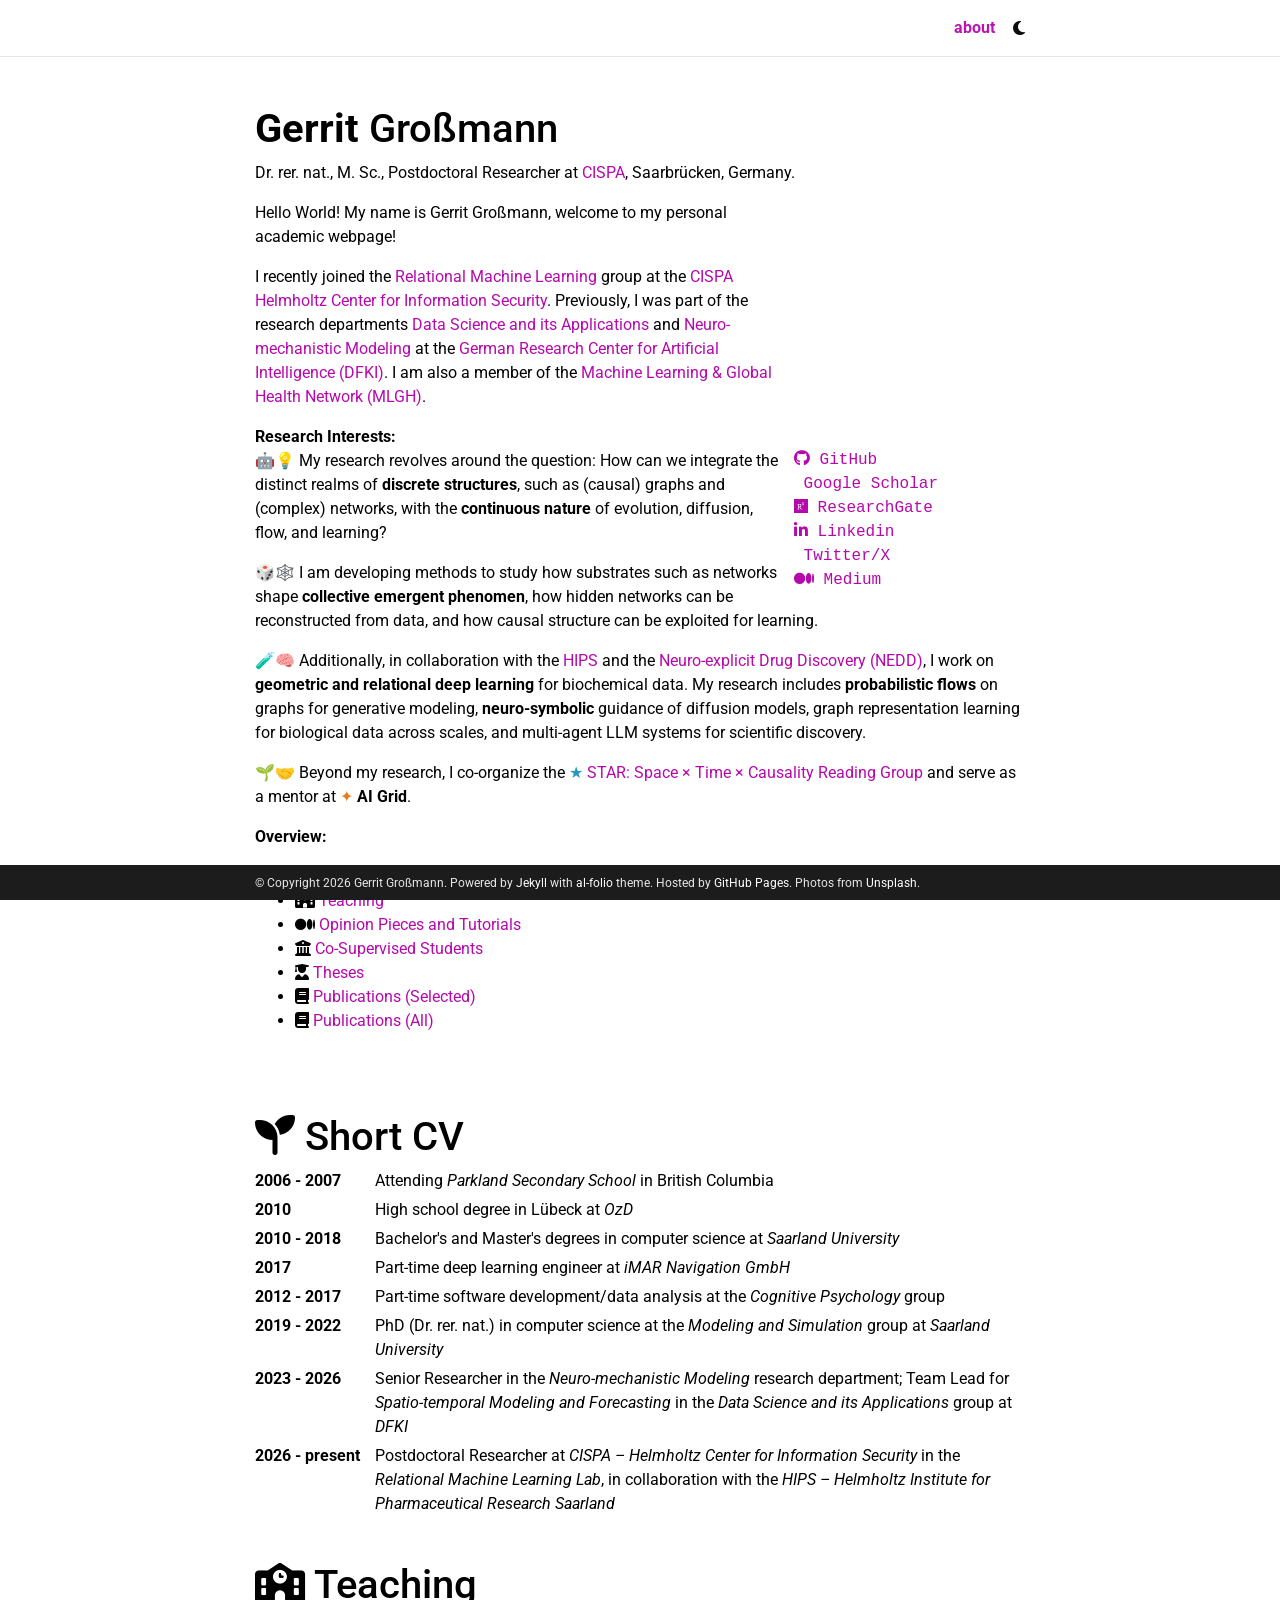
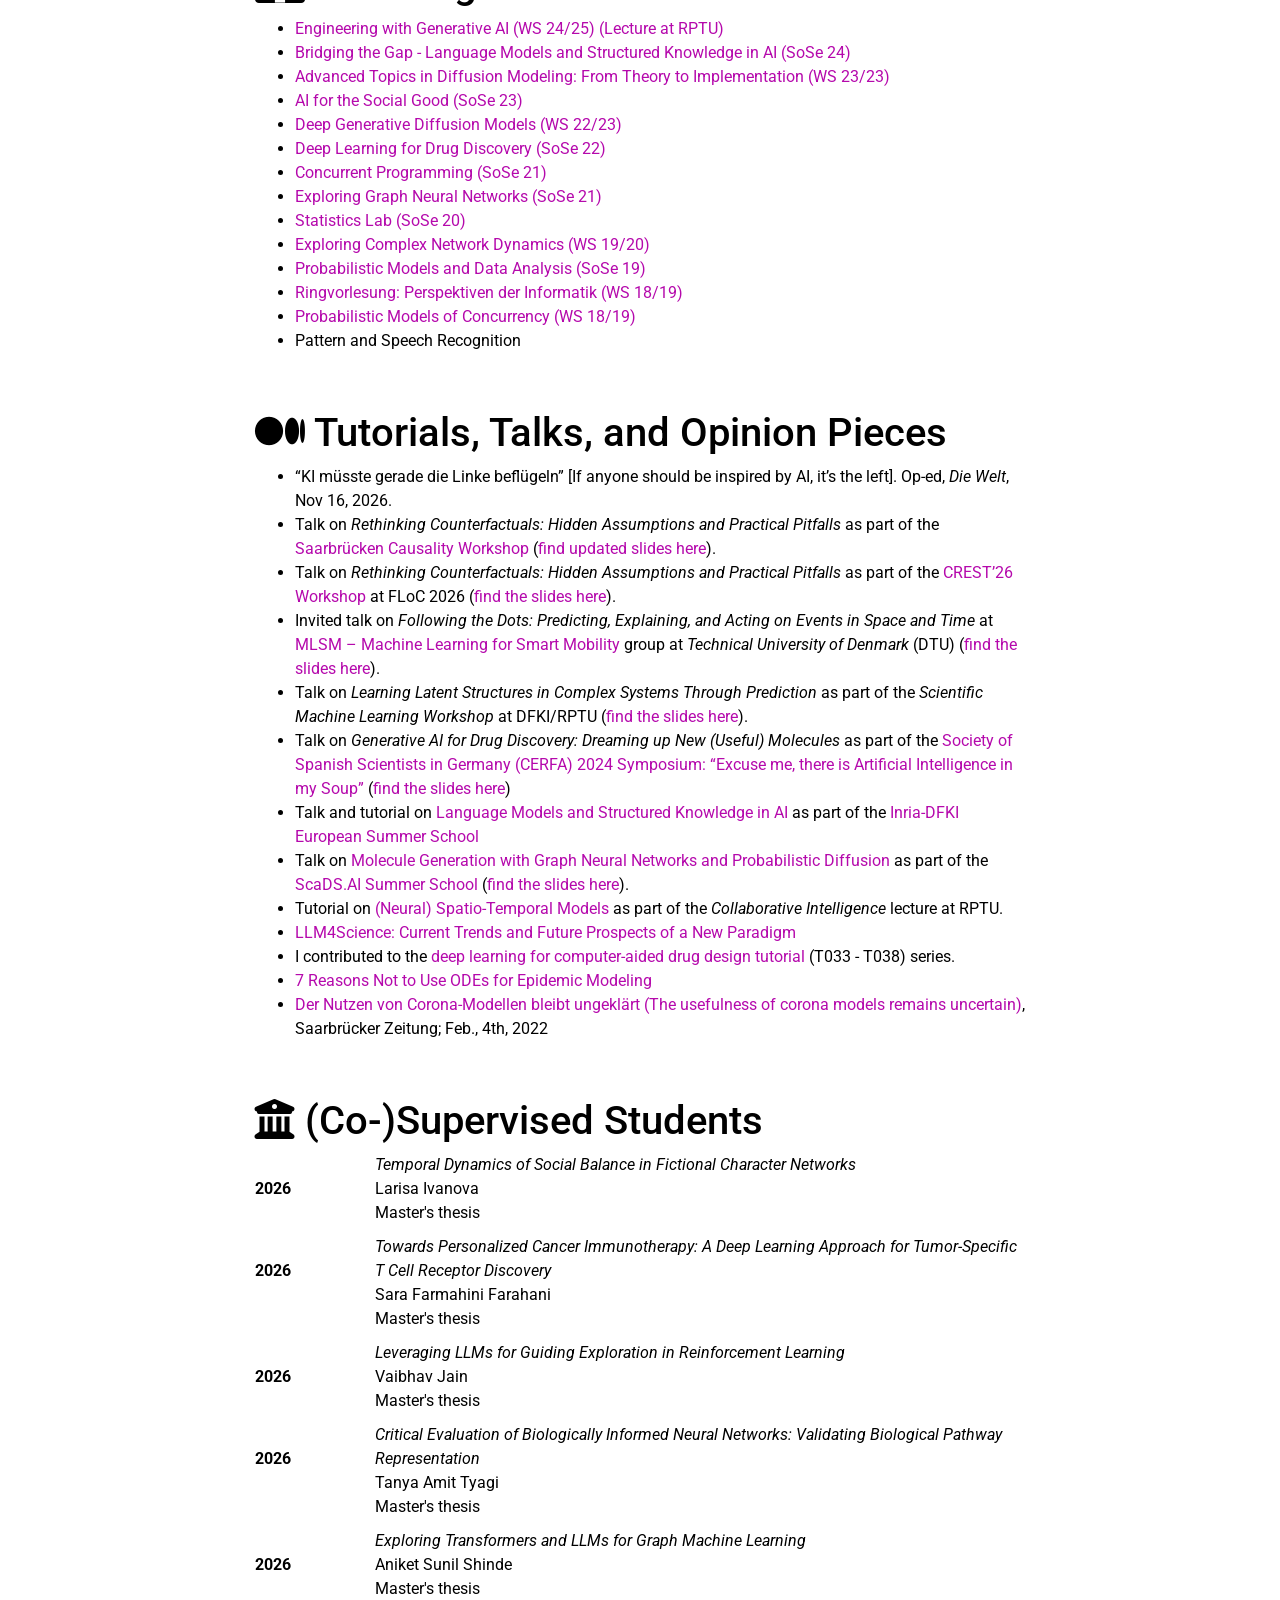
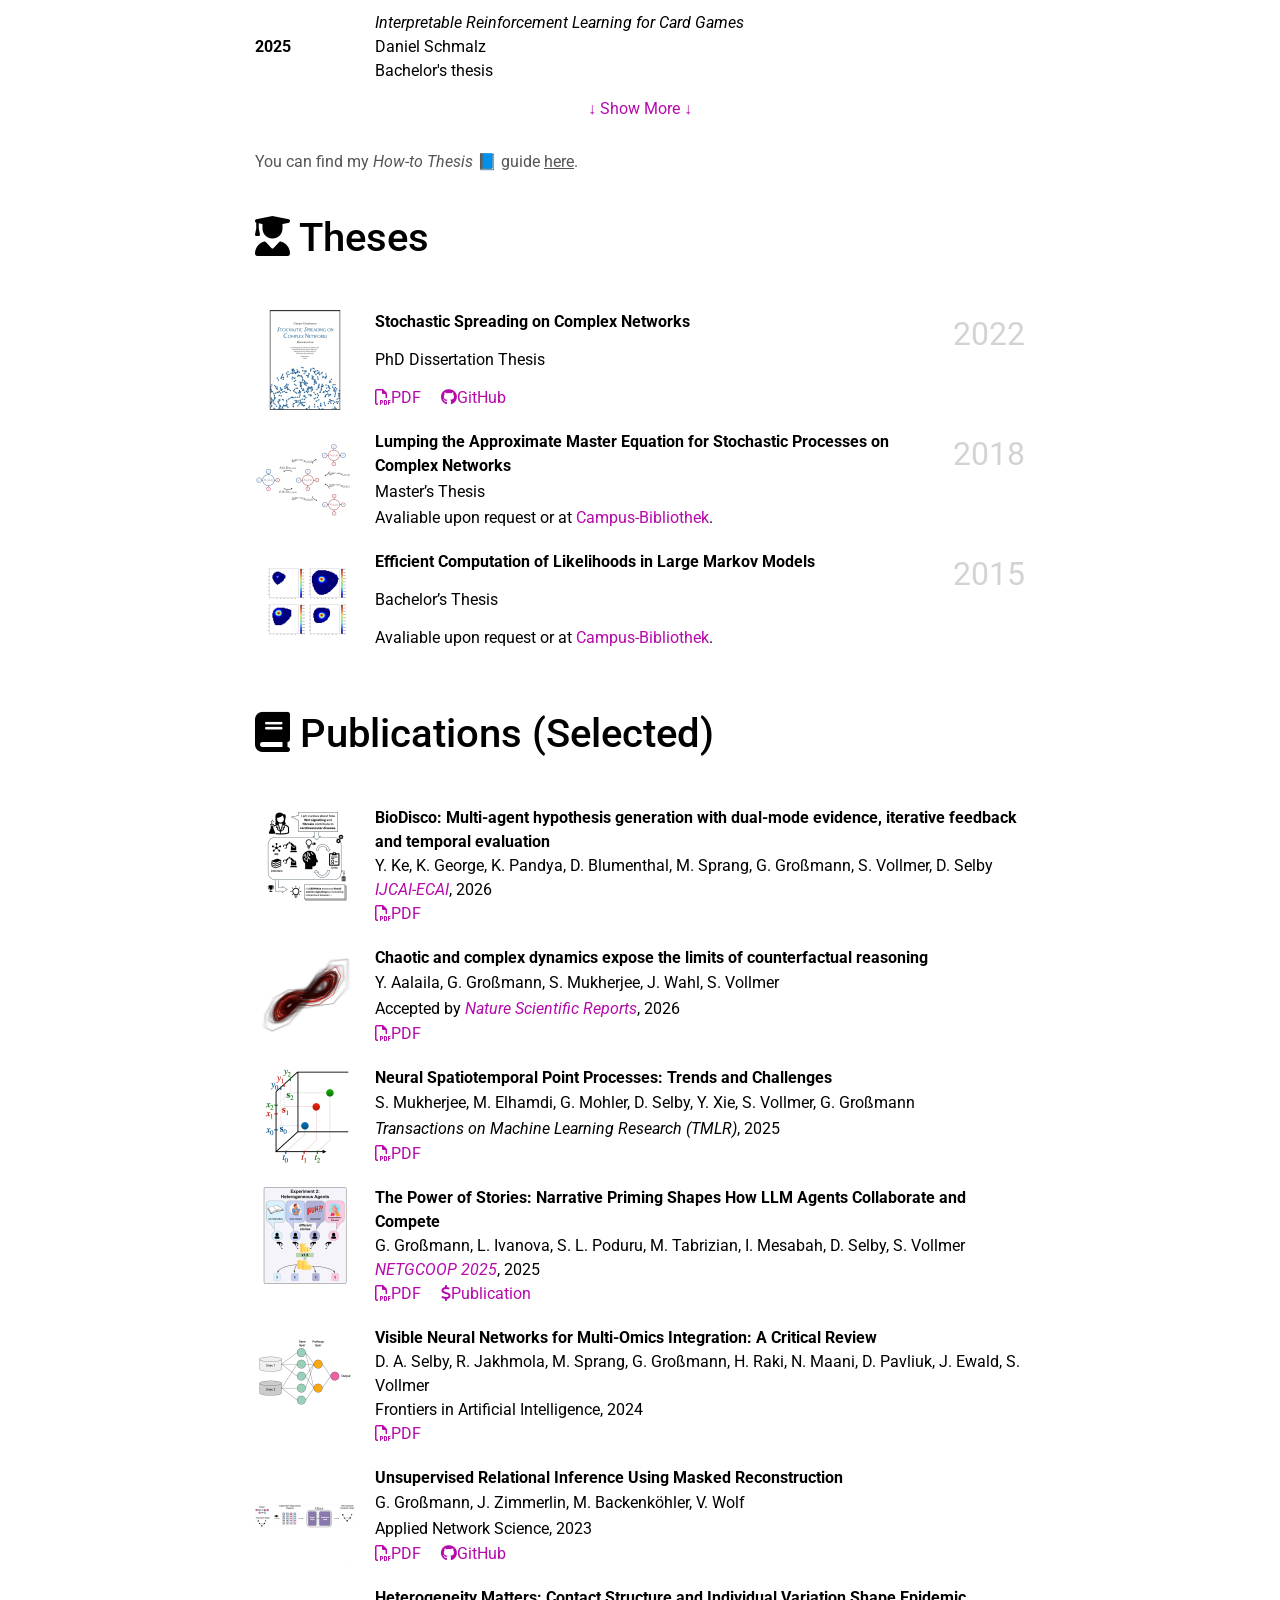
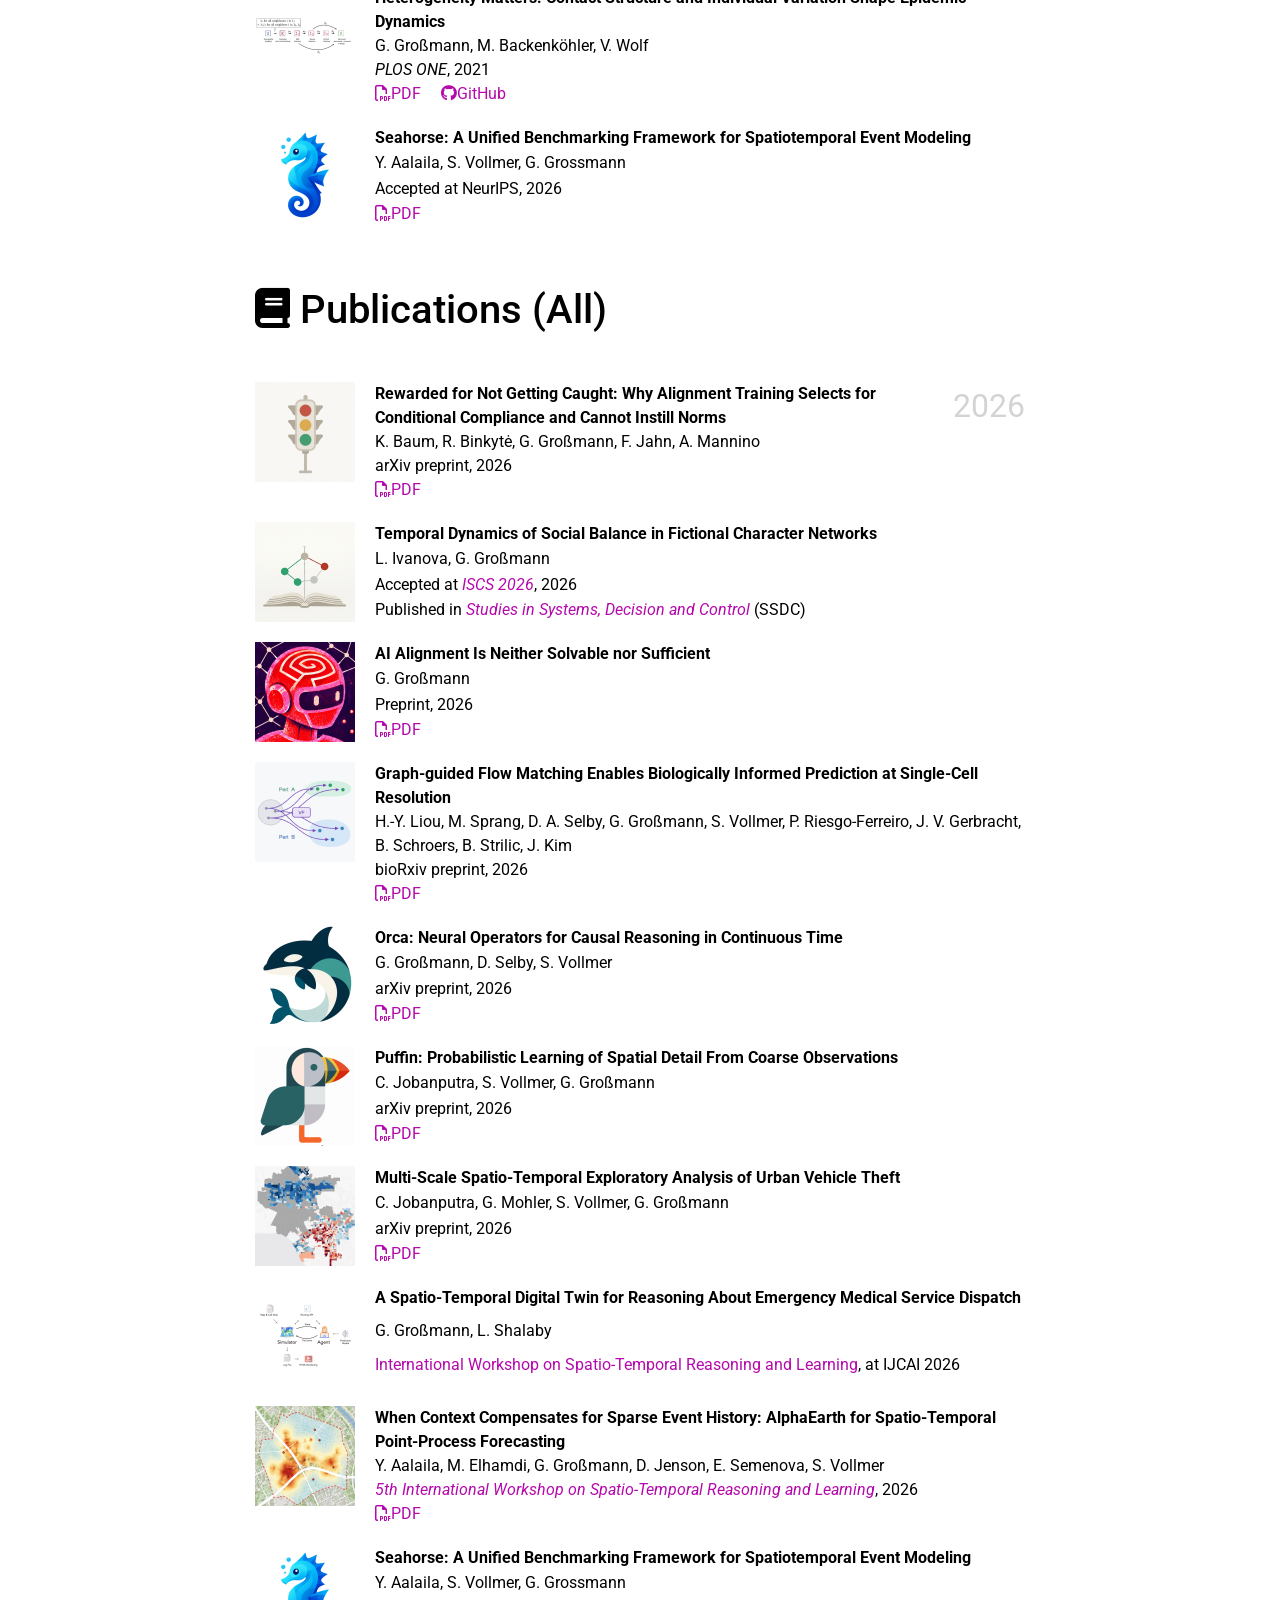
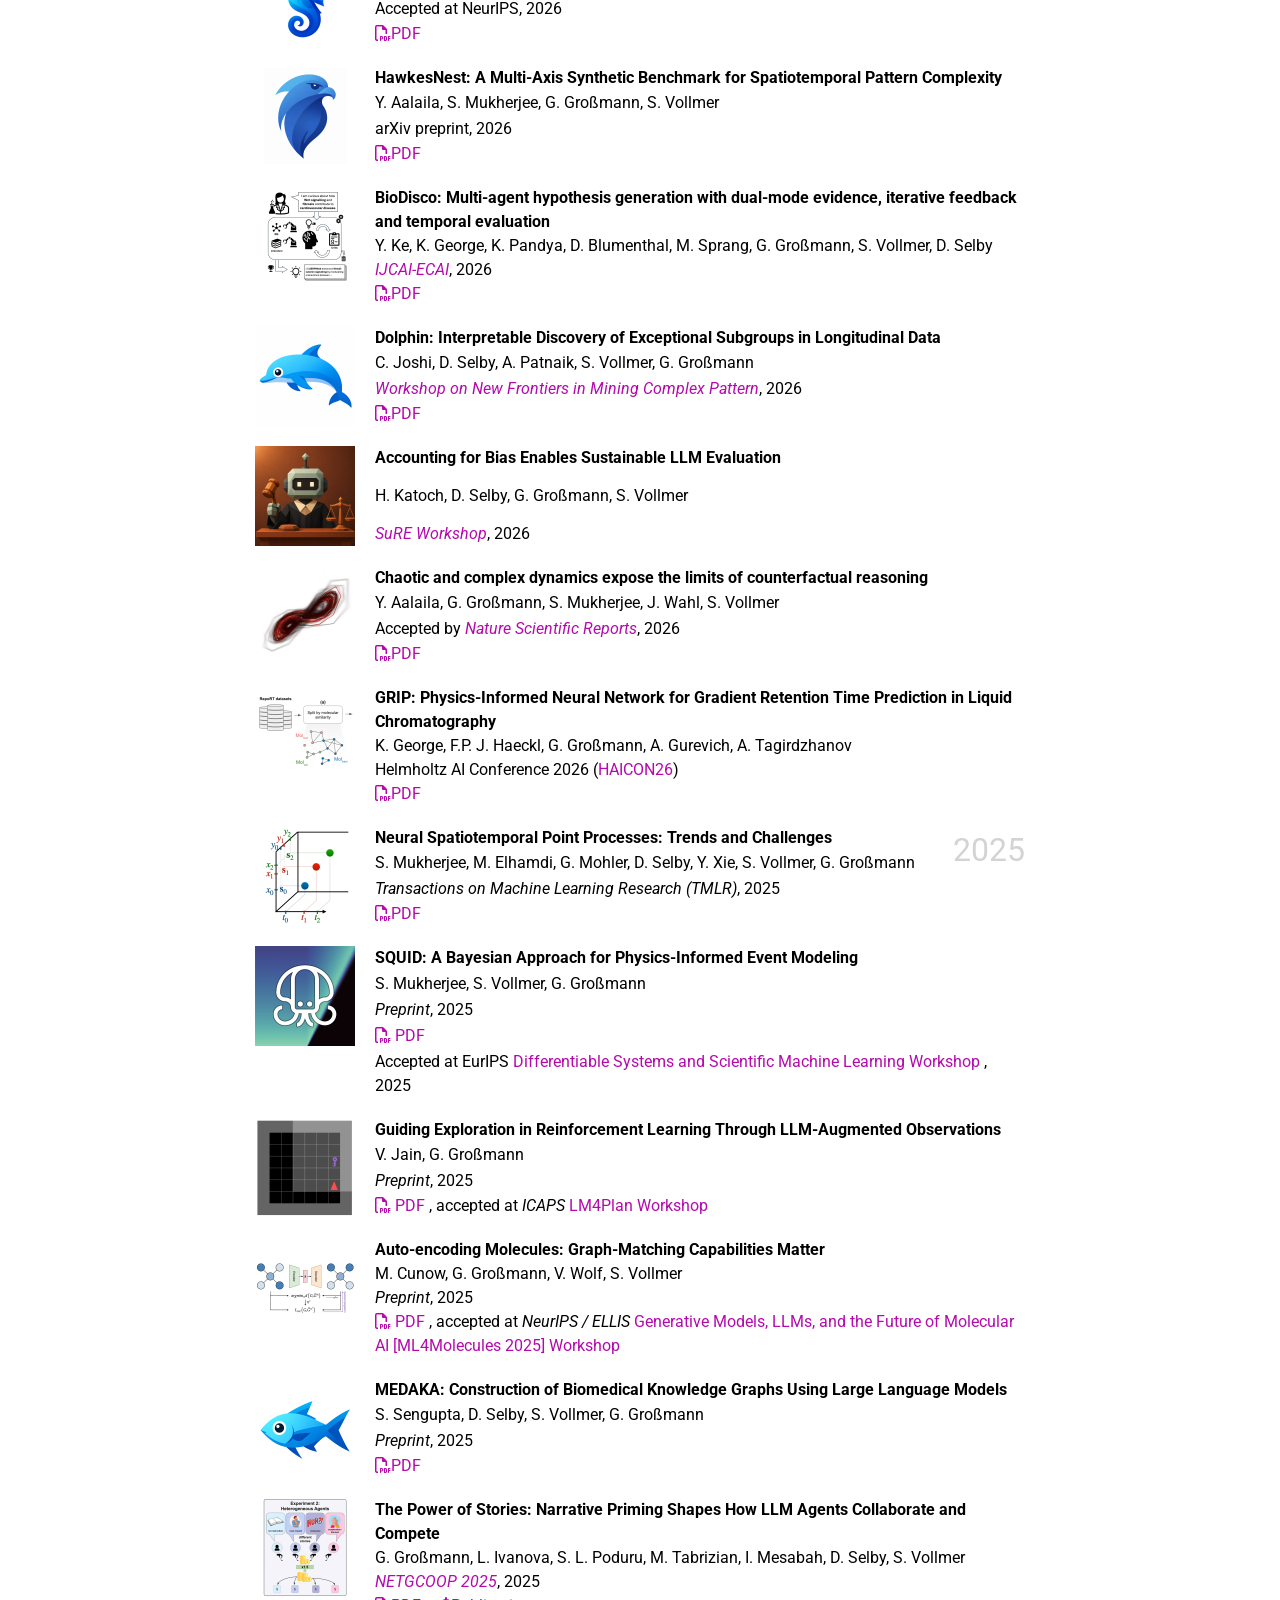
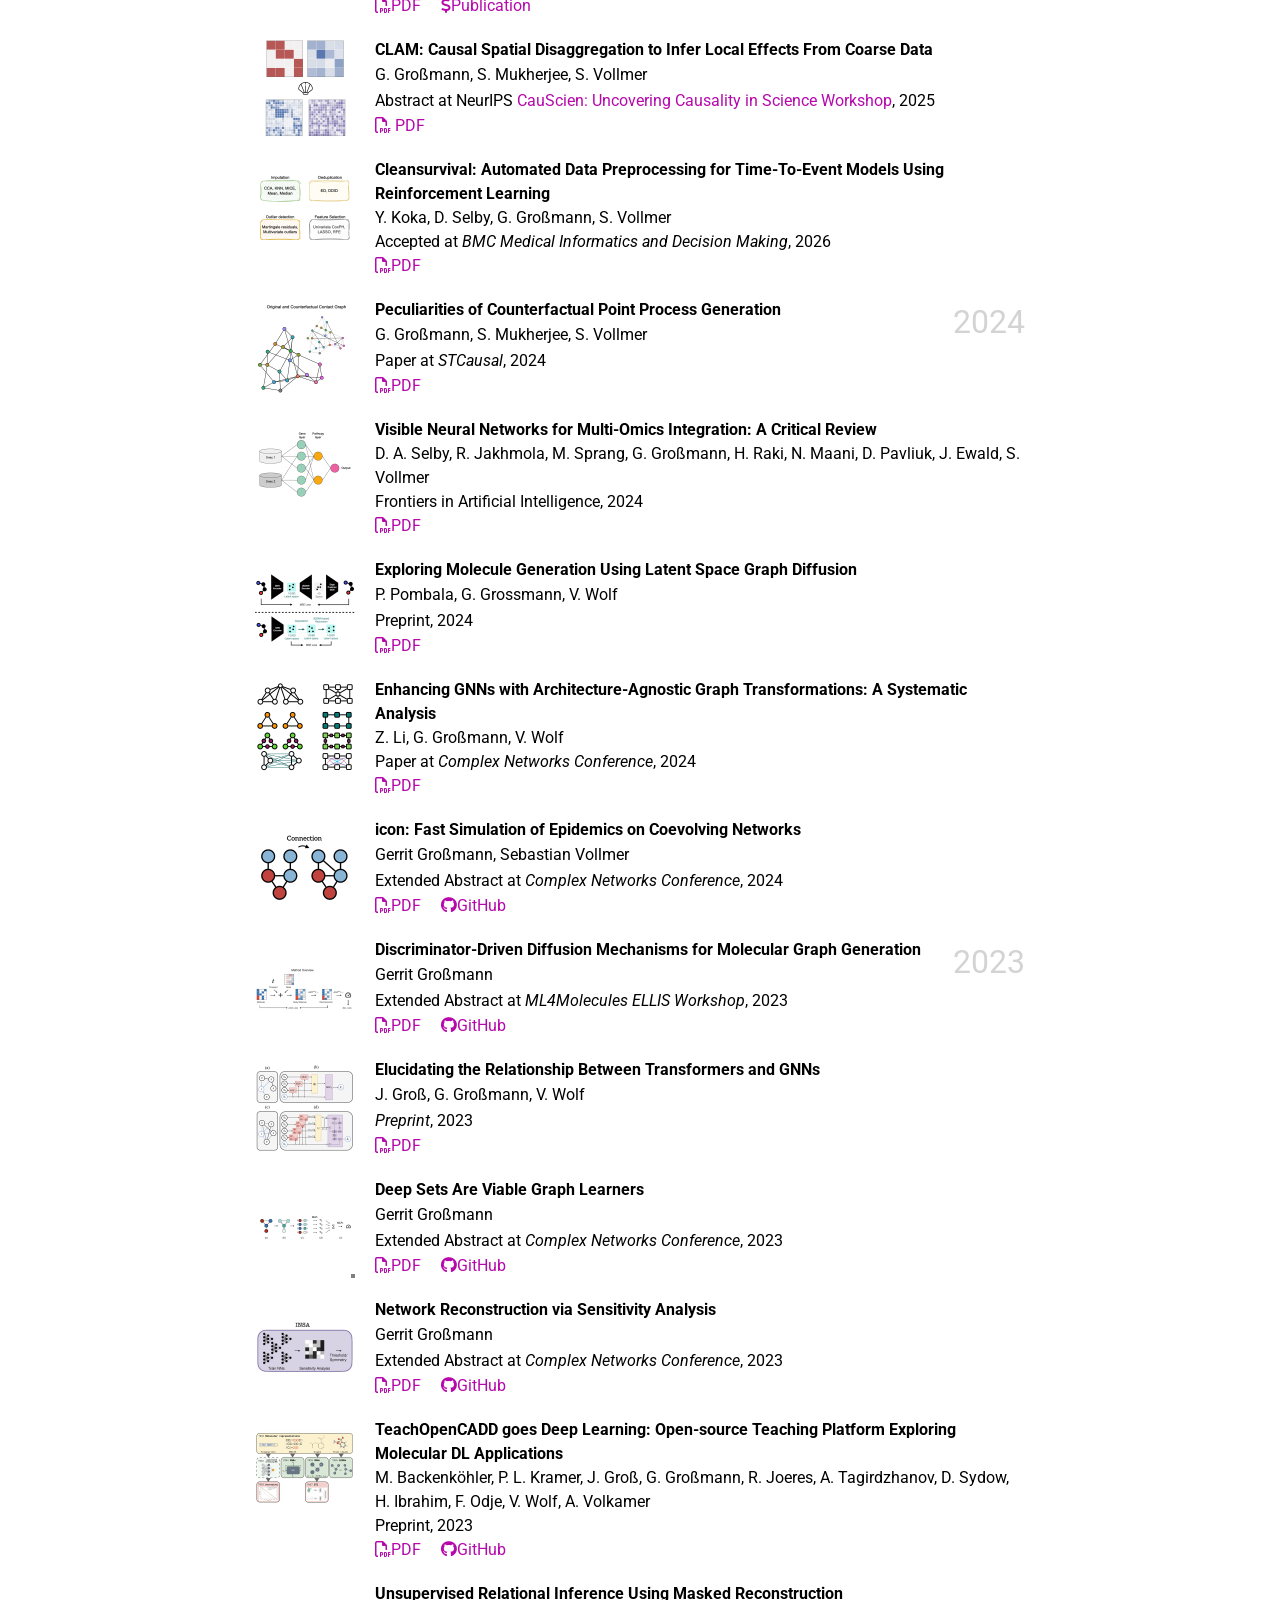
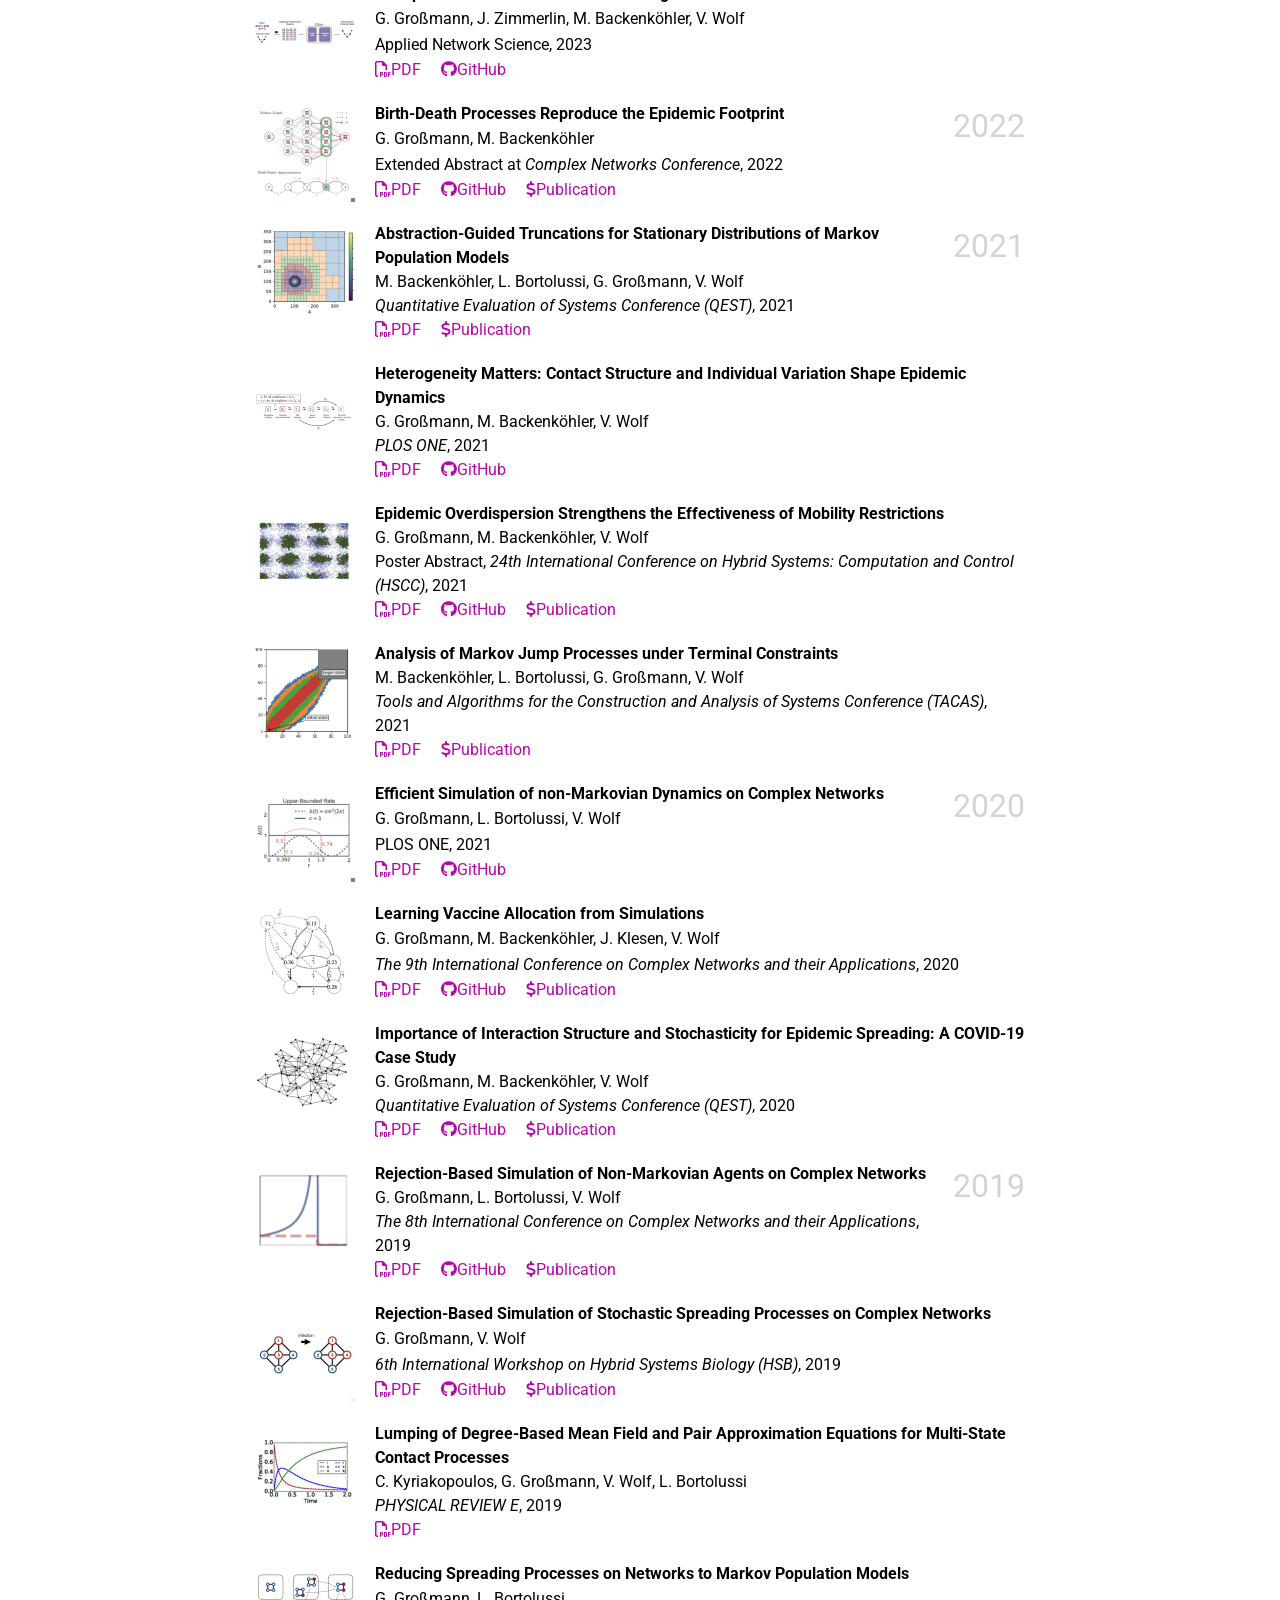
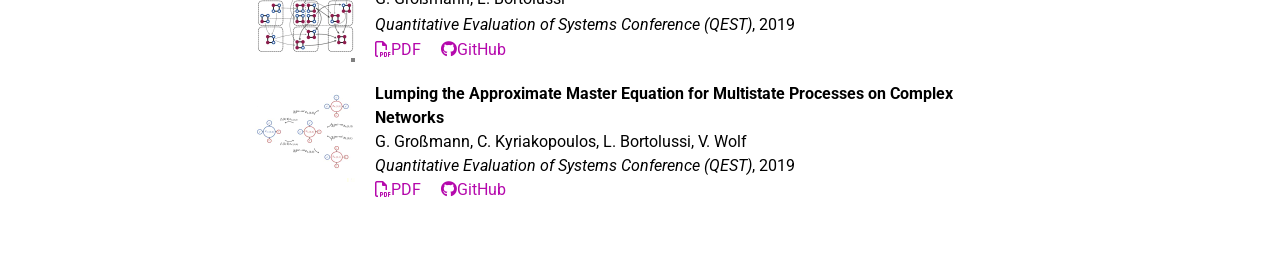
==== commit aea1a53e: "Deploying to gh-pages from @ gerritgr/gerritgr.github.io@e1166801d32f2bad94464e78e8f1a7aa650c7c22 🚀" ====
--- a/index.html
+++ b/index.html
@@ -1 +1 @@
-<!DOCTYPE html> <html lang="en"> <head> <meta http-equiv="Content-Type" content="text/html; charset=UTF-8"> <meta charset="utf-8"> <meta name="viewport" content="width=device-width, initial-scale=1, shrink-to-fit=no"> <meta http-equiv="X-UA-Compatible" content="IE=edge"> <title>Gerrit Großmann</title> <meta name="author" content="Gerrit Großmann"> <meta name="description" content="A simple, whitespace theme for academics. Based on [*folio](https://github.com/bogoli/-folio) design. "> <meta name="keywords" content="jekyll, jekyll-theme, academic-website, portfolio-website"> <link rel="stylesheet" href="/assets/css/bootstrap.min.css?a4b3f509e79c54a512b890d73235ef04"> <link rel="stylesheet" href="https://cdn.jsdelivr.net/npm/mdbootstrap@4.20.0/css/mdb.min.css" integrity="sha256-jpjYvU3G3N6nrrBwXJoVEYI/0zw8htfFnhT9ljN3JJw=" crossorigin="anonymous"> <link defer rel="stylesheet" href="https://unpkg.com/bootstrap-table@1.22.1/dist/bootstrap-table.min.css"> <link rel="stylesheet" href="/assets/css/academicons.min.css?f0b7046b84e425c55f3463ac249818f5"> <link rel="stylesheet" type="text/css" href="https://fonts.googleapis.com/css?family=Roboto:300,400,500,700|Roboto+Slab:100,300,400,500,700|Material+Icons"> <link rel="stylesheet" href="/assets/css/jekyll-pygments-themes-github.css?19f3075a2d19613090fe9e16b564e1fe" media="" id="highlight_theme_light"> <link rel="shortcut icon" href="data:image/svg+xml,&lt;svg%20xmlns=%22http://www.w3.org/2000/svg%22%20viewBox=%220%200%20100%20100%22&gt;&lt;text%20y=%22.9em%22%20font-size=%2290%22&gt;%E2%9A%9B%EF%B8%8F&lt;/text&gt;&lt;/svg&gt;"> <link rel="stylesheet" href="/assets/css/main.css?d41d8cd98f00b204e9800998ecf8427e"> <link rel="canonical" href="https://gerritgr.github.io/"> <link rel="stylesheet" href="/assets/css/jekyll-pygments-themes-native.css?e74e74bf055e5729d44a7d031a5ca6a5" media="none" id="highlight_theme_dark"> <script src="/assets/js/theme.js?96d6b3e1c3604aca8b6134c7afdd5db6"></script> <script src="/assets/js/dark_mode.js?9b17307bb950ffa2e34be0227f53558f"></script> </head> <body class="fixed-top-nav "> <header> <nav id="navbar" class="navbar navbar-light navbar-expand-sm fixed-top"> <div class="container"> <button class="navbar-toggler collapsed ml-auto" type="button" data-toggle="collapse" data-target="#navbarNav" aria-controls="navbarNav" aria-expanded="false" aria-label="Toggle navigation"> <span class="sr-only">Toggle navigation</span> <span class="icon-bar top-bar"></span> <span class="icon-bar middle-bar"></span> <span class="icon-bar bottom-bar"></span> </button> <div class="collapse navbar-collapse text-right" id="navbarNav"> <ul class="navbar-nav ml-auto flex-nowrap"> <li class="nav-item active"> <a class="nav-link" href="/">about<span class="sr-only">(current)</span></a> </li> <li class="toggle-container"> <button id="light-toggle" title="Change theme"> <i class="fas fa-moon"></i> <i class="fas fa-sun"></i> </button> </li> </ul> </div> </div> </nav> <progress id="progress" value="0"> <div class="progress-container"> <span class="progress-bar"></span> </div> </progress> </header> <div class="container mt-5"> <div class="post"> <header class="post-header"> <h1 class="post-title"> <span class="font-weight-bold">Gerrit</span> Großmann </h1> <p class="desc">Dr. rer. nat., M. Sc., Postdoctoral Researcher at <a href="https://cispa.de/" rel="external nofollow noopener" target="_blank">CISPA</a>, Saarbrücken, Germany.</p> </header> <article> <div class="profile float-right"> <figure> <picture> <source class="responsive-img-srcset" media="(max-width: 480px)" srcset="/assets/img/prof_pic-480.webp"></source> <source class="responsive-img-srcset" media="(max-width: 800px)" srcset="/assets/img/prof_pic-800.webp"></source> <source class="responsive-img-srcset" media="(max-width: 1400px)" srcset="/assets/img/prof_pic-1400.webp"></source> <img src="/assets/img/prof_pic.jpg?9fc8738436fbd028ddac311516c3aae4" class="img-fluid z-depth-1 rounded" width="auto" height="auto" alt="prof_pic.jpg" onerror="this.onerror=null; $('.responsive-img-srcset').remove();"> </picture> </figure> <div class="more-info"> <p><a href="https://github.com/gerritgr" rel="external nofollow noopener" target="_blank"><i class="fab fa-github"></i> GitHub</a></p> <br> <p><a href="https://scholar.google.de/citations?user=e27EmFsAAAAJ&amp;hl=de" rel="external nofollow noopener" target="_blank"><i class="fa-brands fa-google-scholar"></i> Google Scholar</a></p> <br> <p><a href="https://www.researchgate.net/profile/Gerrit-Grossmann" rel="external nofollow noopener" target="_blank"><i class="fa-brands fa-researchgate"></i> ResearchGate</a></p> <br> <p><a href="https://www.linkedin.com/in/gerrit-gro%C3%9Fmann/" rel="external nofollow noopener" target="_blank"><i class="fa-brands fa-linkedin-in"></i> Linkedin</a></p> <br> <p><a href="https://twitter.com/GroGerrit" rel="external nofollow noopener" target="_blank"><i class="fa-brands fa-x-twitter"></i> Twitter/X</a></p> <br> <p><a href="https://medium.com/@gerritgr" rel="external nofollow noopener" target="_blank"><i class="fa-brands fa-medium"></i> Medium</a></p> </div> </div> <div class="clearfix"> <script src="https://kit.fontawesome.com/568534ed70.js" crossorigin="anonymous"></script> <p>Hello World! My name is Gerrit Großmann, welcome to my personal academic webpage!</p> <p>I recently joined the <a href="https://relationalml.github.io/" rel="external nofollow noopener" target="_blank">Relational Machine Learning</a> group at the <a href="https://cispa.de/" rel="external nofollow noopener" target="_blank">CISPA Helmholtz Center for Information Security</a>. Previously, I was part of the research departments <a href="https://dsa.dfki.de" rel="external nofollow noopener" target="_blank">Data Science and its Applications</a> and <a href="https://www.dfki.de/nmm" rel="external nofollow noopener" target="_blank">Neuro-mechanistic Modeling</a> at the <a href="https://www.dfki.de/web" rel="external nofollow noopener" target="_blank">German Research Center for Artificial Intelligence (DFKI)</a>. I am also a member of the <a href="https://mlgh.net/" rel="external nofollow noopener" target="_blank">Machine Learning &amp; Global Health Network (MLGH)</a>.</p> <p><strong>Research Interests:</strong> <br> 🤖💡 My research revolves around the question: How can we integrate the distinct realms of <strong>discrete structures</strong>, such as (causal) graphs and (complex) networks, with the <strong>continuous nature</strong> of evolution, diffusion, flow, and learning?</p> <p>🎲🕸️ I am developing methods to study how substrates such as networks shape <strong>collective emergent phenomen</strong>, how hidden networks can be reconstructed from data, and how causal structure can be exploited for learning.</p> <p>🧪🧠 Additionally, in collaboration with the <a href="https://www.helmholtz-hips.de/en/" rel="external nofollow noopener" target="_blank">HIPS</a> and the <a href="https://nextaid.cs.uni-saarland.de/" rel="external nofollow noopener" target="_blank">Neuro-explicit Drug Discovery (NEDD)</a>, I work on <strong>geometric and relational deep learning</strong> for biochemical data. My research includes <strong>probabilistic flows</strong> on graphs for generative modeling, <strong>neuro-symbolic</strong> guidance of diffusion models, graph representation learning for biological data across scales, and multi-agent LLM systems for scientific discovery.</p> <p>🌱🤝 Beyond my research, I co-organize the <span style="color:#2798ba;">★</span> <a href="https://spacetimecausality.github.io/" rel="external nofollow noopener" target="_blank">STAR: Space × Time × Causality Reading Group</a> and serve as a mentor at <span style="color:#e67e22;">✦</span> <a href="https://ai-grid.org" target="_blank" rel="noopener"><strong>AI Grid</strong></a>.</p> <p><strong>Overview:</strong></p> <ul> <li> <i class="fa-solid fa-seedling"></i> <a href="#short-cv">Short CV</a> </li> <li> <i class="fa-solid fa-school"></i> <a href="#teaching">Teaching</a> </li> <li> <i class="fa-brands fa-medium"></i> <a href="#blog">Opinion Pieces and Tutorials</a> </li> <li> <i class="fa-solid fa-building-columns"></i> <a href="#students">Co-Supervised Students</a> </li> <li> <i class="fa-solid fa-user-graduate"></i> <a href="#theses">Theses</a> </li> <li> <i class="fa-solid fa-book"></i> <a href="#publications-selected">Publications (Selected)</a> </li> <li> <i class="fa-solid fa-book"></i> <a href="#publications-all">Publications (All)</a> </li> </ul> <p><br> <a id="short-cv"></a> <br></p> <h1 id="-short-cv"> <i class="fa-solid fa-seedling"></i> Short CV</h1> <div style="display: flex; flex-direction: column;"> <div style="display: flex; margin-bottom: 5px;"> <div style="min-width: 120px; font-weight: bold;">2006 - 2007</div> <div>Attending <em>Parkland Secondary School</em> in British Columbia</div> </div> <div style="display: flex; margin-bottom: 5px;"> <div style="min-width: 120px; font-weight: bold;">2010 <span style="color: transparent;">- 0000</span> </div> <div>High school degree in Lübeck at <em>OzD</em> </div> </div> <div style="display: flex; margin-bottom: 5px;"> <div style="min-width: 120px; font-weight: bold;">2010 - 2018</div> <div>Bachelor's and Master's degrees in computer science at <em>Saarland University</em> </div> </div> <div style="display: flex; margin-bottom: 5px;"> <div style="min-width: 120px; font-weight: bold;">2017 <span style="color: transparent;">- 0000</span> </div> <div>Part-time deep learning engineer at <em>iMAR Navigation GmbH</em> </div> </div> <div style="display: flex; margin-bottom: 5px;"> <div style="min-width: 120px; font-weight: bold;">2012 - 2017</div> <div>Part-time software development/data analysis at the <em>Cognitive Psychology</em> group</div> </div> <div style="display: flex; margin-bottom: 5px;"> <div style="min-width: 120px; font-weight: bold;">2019 - 2022</div> <div>PhD (Dr. rer. nat.) in computer science at the <em>Modeling and Simulation</em> group at <em>Saarland University</em> </div> </div> <div style="display: flex; margin-bottom: 5px;"> <div style="min-width: 120px; font-weight: bold;">2023 - 2026</div> <div> Senior Researcher in the <em>Neuro-mechanistic Modeling</em> research department; Team Lead for <em>Spatio-temporal Modeling and Forecasting</em> in the <em>Data Science and its Applications</em> group at <em>DFKI</em> </div> </div> <div style="display: flex; margin-bottom: 5px;"> <div style="min-width: 120px; font-weight: bold;">2026 - present</div> <div> Postdoctoral Researcher at <em>CISPA – Helmholtz Center for Information Security</em> in the <em>Relational Machine Learning Lab</em>, in collaboration with the <em>HIPS – Helmholtz Institute for Pharmaceutical Research Saarland</em> </div> </div> </div> <p><a id="teaching"></a> <br></p> <h1 id="-teaching"> <i class="fa-solid fa-school"></i> Teaching</h1> <ul> <li><a href="https://olat.vcrp.de/dmz/" rel="external nofollow noopener" target="_blank">Engineering with Generative AI (WS 24/25) (Lecture at RPTU)</a></li> <li><a href="https://mosi.uni-saarland.de/lectures/24_1_bridging_the_gap/" rel="external nofollow noopener" target="_blank">Bridging the Gap - Language Models and Structured Knowledge in AI (SoSe 24)</a></li> <li><a href="https://mosi.uni-saarland.de/lectures/23_2_deep_diffusion/" rel="external nofollow noopener" target="_blank">Advanced Topics in Diffusion Modeling: From Theory to Implementation (WS 23/23)</a></li> <li><a href="https://mosi.uni-saarland.de/lectures/23_1_ai_for_the_social_good" rel="external nofollow noopener" target="_blank">AI for the Social Good (SoSe 23)</a></li> <li><a href="https://mosi.uni-saarland.de/lectures/22_2_deep_diffusion" rel="external nofollow noopener" target="_blank">Deep Generative Diffusion Models (WS 22/23)</a></li> <li><a href="https://mosi.uni-saarland.de/lectures/22_1_deep_learning_for_drug_discovery" rel="external nofollow noopener" target="_blank">Deep Learning for Drug Discovery (SoSe 22)</a></li> <li><a href="https://mcms.cs.uni-saarland.de/np21/" rel="external nofollow noopener" target="_blank">Concurrent Programming (SoSe 21)</a></li> <li><a href="https://mosi.uni-saarland.de/lectures/21_1_exploring_graphneuralnetworks" rel="external nofollow noopener" target="_blank">Exploring Graph Neural Networks (SoSe 21)</a></li> <li><a href="https://mosi.uni-saarland.de/lectures/20_1_statlab" rel="external nofollow noopener" target="_blank">Statistics Lab (SoSe 20)</a></li> <li><a href="https://mosi.uni-saarland.de/lectures/19_2_complex_networks" rel="external nofollow noopener" target="_blank">Exploring Complex Network Dynamics (WS 19/20)</a></li> <li><a href="https://mosi.uni-saarland.de/lectures/19_1_prob_mod" rel="external nofollow noopener" target="_blank">Probabilistic Models and Data Analysis (SoSe 19)</a></li> <li><a href="https://mosi.uni-saarland.de/lectures/18_2_perspektiven" rel="external nofollow noopener" target="_blank">Ringvorlesung: Perspektiven der Informatik (WS 18/19)</a></li> <li><a href="https://dcms.cs.uni-saarland.de/conca_1819/" rel="external nofollow noopener" target="_blank">Probabilistic Models of Concurrency (WS 18/19)</a></li> <li>Pattern and Speech Recognition</li> </ul> <p><a id="blog"></a> <a id="cerfa"></a> <br></p> <h1 id="-tutorials-talks-and-opinion-pieces"> <i class="fa-brands fa-medium"></i> Tutorials, Talks, and Opinion Pieces</h1> <ul> <li>Talk on <em>Rethinking Counterfactuals: Hidden Assumptions and Practical Pitfalls</em> as part of the <a href="https://sites.google.com/view/saarbrueckencausalityworkshop" rel="external nofollow noopener" target="_blank">Saarbrücken Causality Workshop</a> (<a href="https://github.com/gerritgr/SB_causality_talk" rel="external nofollow noopener" target="_blank">find updated slides here</a>).</li> <li>Talk on <em>Rethinking Counterfactuals: Hidden Assumptions and Practical Pitfalls</em> as part of the <a href="https://sites.google.com/view/crest26" rel="external nofollow noopener" target="_blank">CREST’26 Workshop</a> at FLoC 2026 (<a href="https://github.com/gerritgr/crest_2026" rel="external nofollow noopener" target="_blank">find the slides here</a>).</li> <li>Invited talk on <em>Following the Dots: Predicting, Explaining, and Acting on Events in Space and Time</em> at <a href="https://mlsm.man.dtu.dk/" rel="external nofollow noopener" target="_blank">MLSM – Machine Learning for Smart Mobility</a> group at <em>Technical University of Denmark</em> (DTU) (<a href="https://github.com/gerritgr/dtu_talk_2026" rel="external nofollow noopener" target="_blank">find the slides here</a>).</li> <li>Talk on <em>Learning Latent Structures in Complex Systems Through Prediction</em> as part of the <em>Scientific Machine Learning Workshop</em> at DFKI/RPTU (<a href="http://github.com/gerritgr/sciml2026" rel="external nofollow noopener" target="_blank">find the slides here</a>).</li> <li>Talk on <em>Generative AI for Drug Discovery: Dreaming up New (Useful) Molecules</em> as part of the <a href="https://cerfa.de/blog/2024/09/06/symposium-2024-excuse-me-there-is-artificial-intelligence-in-my-soup/" rel="external nofollow noopener" target="_blank">Society of Spanish Scientists in Germany (CERFA) 2024 Symposium: “Excuse me, there is Artificial Intelligence in my Soup”</a> (<a href="https://github.com/gerritgr/cerfa_talk" rel="external nofollow noopener" target="_blank">find the slides here</a>)</li> <li>Talk and tutorial on <a href="https://github.com/gerritgr/LLMSummerSchool" rel="external nofollow noopener" target="_blank">Language Models and Structured Knowledge in AI</a> as part of the <a href="https://idessai.eu/venue-2024/" rel="external nofollow noopener" target="_blank">Inria-DFKI European Summer School</a> </li> <li>Talk on <a href="https://scads.ai/education/summer-schools/summer-school-2024/dr-gerrit-grossmann/" rel="external nofollow noopener" target="_blank">Molecule Generation with Graph Neural Networks and Probabilistic Diffusion</a> as part of the <a href="https://scads.ai/education/summer-schools/summer-school-2024/" rel="external nofollow noopener" target="_blank">ScaDS.AI Summer School</a> (<a href="https://github.com/gerritgr/diffusion_gnn_tutorial" rel="external nofollow noopener" target="_blank">find the slides here</a>).</li> <li>Tutorial on <a href="https://github.com/gerritgr/spatio-temporal-lecture" rel="external nofollow noopener" target="_blank">(Neural) Spatio-Temporal Models</a> as part of the <em>Collaborative Intelligence</em> lecture at RPTU.</li> <li><a href="https://medium.com/@gerritgr/llm4science-current-trends-and-future-prospects-of-a-new-paradigm-e6b53c61df74" rel="external nofollow noopener" target="_blank">LLM4Science: Current Trends and Future Prospects of a New Paradigm</a></li> <li>I contributed to the <a href="https://github.com/volkamerlab/teachopencadd/tree/master" rel="external nofollow noopener" target="_blank">deep learning for computer-aided drug design tutorial</a> (T033 - T038) series.</li> <li><a href="https://gerritgr.medium.com/7-reasons-not-to-use-odes-for-epidemic-modeling-bf451037a97f" rel="external nofollow noopener" target="_blank">7 Reasons Not to Use ODEs for Epidemic Modeling</a></li> <li> <a href="https://www.pressreader.com/germany/saarbruecker-zeitung/20220204/281883006743772" rel="external nofollow noopener" target="_blank">Der Nutzen von Corona-Modellen bleibt ungeklärt (The usefulness of corona models remains uncertain)</a>, Saarbrücker Zeitung; Feb., 4th, 2022</li> </ul> <p><a id="students"></a> <br></p> <h1 id="-co-supervised-students"> <i class="fa-solid fa-building-columns"></i> (Co-)Supervised Students</h1> <div id="students-list"> <div style="display: flex; margin-bottom: 10px;"> <div style="min-width: 120px; font-weight: bold; align-items: center;"> <br>2026</div> <div> <em>Temporal Dynamics of Social Balance in Fictional Character Networks</em><br>Larisa Ivanova<br>Master's thesis</div> </div> <div style="display: flex; margin-bottom: 10px;"> <div style="min-width: 120px; font-weight: bold; align-items: center;"> <br>2026</div> <div> <em>Towards Personalized Cancer Immunotherapy: A Deep Learning Approach for Tumor-Specific T Cell Receptor Discovery</em><br>Sara Farmahini Farahani<br>Master's thesis</div> </div> <div style="display: flex; margin-bottom: 10px;"> <div style="min-width: 120px; font-weight: bold; align-items: center;"> <br>2026</div> <div> <em>Leveraging LLMs for Guiding Exploration in Reinforcement Learning</em><br>Vaibhav Jain<br>Master's thesis</div> </div> <div style="display: flex; margin-bottom: 10px;"> <div style="min-width: 120px; font-weight: bold; align-items: center;"> <br>2026</div> <div> <em>Critical Evaluation of Biologically Informed Neural Networks: Validating Biological Pathway Representation</em><br>Tanya Amit Tyagi<br>Master's thesis</div> </div> <div style="display: flex; margin-bottom: 10px;"> <div style="min-width: 120px; font-weight: bold; align-items: center;"> <br>2026</div> <div> <em>Exploring Transformers and LLMs for Graph Machine Learning</em><br>Aniket Sunil Shinde<br>Master's thesis</div> </div> <div style="display: flex; margin-bottom: 10px;"> <div style="min-width: 120px; font-weight: bold; align-items: center;"> <br>2025</div> <div> <em>Interpretable Reinforcement Learning for Card Games</em><br>Daniel Schmalz<br>Bachelor's thesis</div> </div> <div style="display: flex; margin-bottom: 10px;"> <div style="min-width: 120px; font-weight: bold; align-items: center;"> <br>2025</div> <div> <em>Exploring the Weight Space of Neural Networks for Learning and Generation</em><br>Davronbek Islamov<br>Masters's thesis</div> </div> <div style="display: flex; margin-bottom: 10px;"> <div style="min-width: 120px; font-weight: bold; align-items: center;"> <br>2025</div> <div> <em>Enhancing GNNs with Architecture-Agnostic Graph Transformations: A Systematic Analysis</em><br>Zhifei Li<br>Masters's thesis</div> </div> <div style="display: flex; margin-bottom: 10px;"> <div style="min-width: 120px; font-weight: bold; align-items: center;"> <br>2025</div> <div> <em>Discrete Optimization for the Calibration of Metabolic Networks</em><br>Philipp Radder<br>Bachelor's thesis</div> </div> <div style="display: flex; margin-bottom: 10px;"> <div style="min-width: 120px; font-weight: bold; align-items: center;"> <br>2024</div> <div> <em>Molecule Generation Using Latent Space Graph Diffusion</em><br>Prashanth Pombala<br>Master's thesis</div> </div> <div style="display: flex; margin-bottom: 10px;"> <div style="min-width: 120px; font-weight: bold; align-items: center;"> <br>2024</div> <div> <em>Causal Spatio-Temporal Analysis of Event Data</em><br>Anishka Singh<br>Bachelor's thesis</div> </div> <div style="display: flex; margin-bottom: 10px;"> <div style="min-width: 120px; font-weight: bold; align-items: center;"> <br>2024</div> <div> <em>Domain Generelization for Causal Learning in Spatio-Temporal Point Processes</em><br>Diya Narayanan<br>Bachelor's thesis</div> </div> <div style="display: flex; margin-bottom: 10px;"> <div style="min-width: 120px; font-weight: bold; align-items: center;"> <br>2024</div> <div> <em>Efficient Numerical Methods for Simulating Epidemic Spreading on Adaptive Networks</em><br>Désirée Wiltzius<br>Bachelor's thesis</div> </div> <div style="display: flex; margin-bottom: 10px;"> <div style="min-width: 120px; font-weight: bold; align-items: center;"> <br>2024</div> <div> <em>Simulation and Inference of Point Processes</em><br>Yehia Farghaly<br>Bachelor's thesis</div> </div> <div style="display: flex; margin-bottom: 10px;"> <div style="min-width: 120px; font-weight: bold; align-items: center;"> <br>2024</div> <div> <em>Computer-Aided Molecule Generation Using Optimal Transport and Variational Autoencoders</em><br>Magnus Cunow<br>Bachelor's thesis</div> </div> <div style="display: flex; margin-bottom: 10px;"> <div style="min-width: 120px; font-weight: bold; align-items: center;"> <br>2024</div> <div> <em>Small Molecule Generation and Optimization: A GNN-VAE Appraoch</em><br>Nesara Belakere Lingarajaiah<br>Master's thesis</div> </div> <div style="display: flex; margin-bottom: 10px;"> <div style="min-width: 120px; font-weight: bold; align-items: center;"> <br>2023</div> <div> <em>Learning the Function of Neural Networks in Deep Weight Spaces</em><br>Janine Lohse<br>Research Immersion Lab </div> </div> <div style="display: flex; margin-bottom: 10px;"> <div style="min-width: 120px; font-weight: bold; align-items: center;"> <br>2023</div> <div> <em>Network Reconstruction Using Deep Learning and Sensitivity Analysis</em><br>Joshgun Guliyev<br>Master's thesis</div> </div> <div style="display: flex; margin-bottom: 10px;"> <div style="min-width: 120px; font-weight: bold; align-items: center;"> <br>2022</div> <div> <em>Adapting the Approximate Master Equations for Realistic Epidemic and Network Dynamics</em><br>Yan Yan Lau<br>Bachelor's thesis</div> </div> <div style="display: flex; margin-bottom: 10px;"> <div style="min-width: 120px; font-weight: bold; align-items: center;"> <br>2021</div> <div> <em>Learning Dynamical Processes to Infer the Underlying Network Structure</em><br>Julian Zimmerlin<br>Bachelor's thesis</div> </div> <div style="display: flex; margin-bottom: 10px;"> <div style="min-width: 120px; font-weight: bold; align-items: center;"> <br>2020</div> <div> <em>Effects of Interventions on the COVID-19 Outbreak: A Network-based Approach</em><br>Lisa Heidmann<br>Bachelor's thesis</div> </div> <div style="display: flex; margin-bottom: 10px;"> <div style="min-width: 120px; font-weight: bold; align-items: center;"> <br>2020</div> <div> <em>Learning Vaccine Allocation Strategies to Control Epidemic Outbreaks on Networks</em><br>Jonas Klesen<br> Research Immersion Lab</div> </div> </div> <div style="margin-top: 20px; font-size: 16px; color: #555;"> You can find my <i>How-to Thesis</i> 📘 guide <a href="https://tinyurl.com/thesishowto" style="text-decoration: underline; color: inherit;" rel="external nofollow noopener" target="_blank">here</a>. </div> <style>#students-toggle{display:block;margin:.25rem auto 1.5rem;padding:.25rem 0;border:0;border-bottom:1px solid transparent;background:transparent;color:var(--global-theme-color,#2798ba);font:inherit;cursor:pointer}#students-toggle:hover,#students-toggle:focus-visible{border-bottom-color:currentColor}</style> <script>document.addEventListener("DOMContentLoaded",function(){function t(){n.slice(o).forEach(function(t){t.hidden=!r}),i.textContent=r?"\u2191 Show Less \u2191":"\u2193 Show More \u2193",i.setAttribute("aria-expanded",String(r))}const e=document.getElementById("students-list");if(!e)return;const n=Array.from(e.children).filter(function(t){return"DIV"===t.tagName}),o=6;if(n.length<=o)return;let r=!1;const i=document.createElement("button");i.id="students-toggle",i.type="button",i.setAttribute("aria-controls","students-list"),i.addEventListener("click",function(){r=!r,t()}),e.insertAdjacentElement("afterend",i),t()});</script> <p><a id="theses"></a> <br></p> <h1 id="-theses"> <i class="fa-solid fa-user-graduate"></i> Theses</h1> <p><br></p> <div style="max-width: 100%;"> <div style="display: flex; justify-content: space-between; align-items: stretch; margin-bottom: 20px;"> <div style="display: flex; align-items: stretch;"> <img src="assets/img/publication_preview/resized_dis.jpg" alt="Dis preview" style="width: 100px; height: 100px; margin-right: 20px;"> <div style="flex-grow: 1; display: flex; flex-direction: column; justify-content: space-between;"> <p style="margin: 0;"><strong>Stochastic Spreading on Complex Networks</strong></p> <p style="margin: 0;">PhD Dissertation Thesis</p> <p style="margin: 0;"><a href="https://github.com/gerritgr/phd/blob/7d378da3d423813706d3a2722dec933b831565a7/Dissertation.pdf" rel="external nofollow noopener" target="_blank"><i class="fa-regular fa-file-pdf"></i>PDF</a>     <a href="https://github.com/gerritgr/phd" rel="external nofollow noopener" target="_blank"><i class="fab fa-github"></i>GitHub</a> </p> </div> </div> <div style="color: lightgray; align-self: flex-start; margin-left: 10px; white-space: nowrap; font-size: 200%;">2022</div> </div> <div style="display: flex; justify-content: space-between; align-items: stretch; margin-bottom: 20px;"> <div style="display: flex; align-items: stretch;"> <img src="assets/img/publication_preview/resized_ma.jpg" alt="Thumbnail 2" style="width: 100px; height: 100px; margin-right: 20px;"> <div style="flex-grow: 1; display: flex; flex-direction: column; justify-content: space-between;"> <p style="margin: 0;"><strong>Lumping the Approximate Master Equation for Stochastic Processes on Complex Networks </strong></p> <p style="margin: 0;">Master’s Thesis</p> <p style="margin: 0;">Avaliable upon request or at <a href="https://primo.mpi-klsb.mpg.de/primo-explore/fulldisplay?docid=cim01_aleph000129929&amp;context=L&amp;vid=CIM_EXPLORE&amp;lang=en_US&amp;search_scope=default_scope&amp;adaptor=Local%20Search%20Engine&amp;tab=default_tab&amp;query=any,contains,Gerrit%20Gro%C3%9Fmann&amp;offset=0" rel="external nofollow noopener" target="_blank">Campus-Bibliothek</a>. </p> </div> </div> <div style="color: lightgray; align-self: flex-start; margin-left: 10px; white-space: nowrap; font-size: 200%;">2018</div> </div> <div style="display: flex; justify-content: space-between; align-items: stretch; margin-bottom: 20px;"> <div style="display: flex; align-items: stretch;"> <img src="assets/img/publication_preview/resized_ba.jpg" alt="Thumbnail 3" style="width: 100px; height: 100px; margin-right: 20px;"> <div style="flex-grow: 1; display: flex; flex-direction: column; justify-content: space-between;"> <p style="margin: 0;"><strong>Efficient Computation of Likelihoods in Large Markov Models</strong></p> <p style="margin: 0;">Bachelor’s Thesis</p> <p style="margin: 0;">Avaliable upon request or at <a href="https://primo.mpi-klsb.mpg.de/primo-explore/fulldisplay?docid=cim01_aleph000118977&amp;context=L&amp;vid=CIM_EXPLORE&amp;lang=en_US&amp;search_scope=default_scope&amp;adaptor=Local%20Search%20Engine&amp;tab=default_tab&amp;query=any,contains,Gerrit%20Gro%C3%9Fmann&amp;offset=0" rel="external nofollow noopener" target="_blank">Campus-Bibliothek</a>. </p> </div> </div> <div style="color: lightgray; align-self: flex-start; margin-left: 10px; white-space: nowrap; font-size: 200%;">2015</div> </div> </div> <p><a id="publications"></a> <a id="publications-selected"></a> <br></p> <h1 id="-publications-selected"> <i class="fa-solid fa-book"></i> Publications (Selected)</h1> <p><br></p> <div style="max-width: 100%;"> <div style="display: flex; justify-content: space-between; align-items: stretch; margin-bottom: 20px;"> <div style="display: flex; align-items: stretch;"> <img src="assets/img/biodisco.jpg" alt="medaka" style="width: 100px; height: 100px; margin-right: 20px;"> <div style="flex-grow: 1; display: flex; flex-direction: column; justify-content: space-between;"> <p style="margin: 0;"><strong>BioDisco: Multi-agent hypothesis generation with dual-mode evidence, iterative feedback and temporal evaluation</strong></p> <p style="margin: 0;">Y. Ke, K. George, K. Pandya, D. Blumenthal, M. Sprang, G. Großmann, S. Vollmer, D. Selby</p> <p style="margin: 0;"> <i><a href="https://2026.ijcai.org/" rel="external nofollow noopener" target="_blank">IJCAI-ECAI</a></i>, 2026</p> <p style="margin: 0;"><a href="https://ijcai.org/proceedings/2026/752" rel="external nofollow noopener" target="_blank"><i class="fa-regular fa-file-pdf"></i>PDF</a> </p> </div> </div> </div> <div style="display: flex; justify-content: space-between; align-items: stretch; margin-bottom: 20px;"> <div style="display: flex; align-items: stretch;"> <img src="assets/img/publication_preview/chaosbutterfly.jpg" alt="Chaos" style="width: 100px; height: 100px; margin-right: 20px;"> <div style="flex-grow: 1; display: flex; flex-direction: column; justify-content: space-between;"> <p style="margin: 0;"><strong>Chaotic and complex dynamics expose the limits of counterfactual reasoning</strong></p> <p style="margin: 0;">Y. Aalaila, G. Großmann, S. Mukherjee, J. Wahl, S. Vollmer</p> <p style="margin: 0;"> Accepted by <i><a href="https://www.nature.com/articles/s41598-026-52349-2" rel="external nofollow noopener" target="_blank">Nature Scientific Reports</a></i>, 2026 </p> <p style="margin: 0;"><a href="https://arxiv.org/pdf/2503.23820" rel="external nofollow noopener" target="_blank"><i class="fa-regular fa-file-pdf"></i>PDF</a> </p> </div> </div> </div> <div style="display: flex; justify-content: space-between; align-items: stretch; margin-bottom: 20px;"> <div style="display: flex; align-items: stretch;"> <img src="assets/img/publication_preview/stppreview.jpg" alt="Cleansurvival" style="width: 100px; height: 100px; margin-right: 20px;"> <div style="flex-grow: 1; display: flex; flex-direction: column; justify-content: space-between;"> <p style="margin: 0;"><strong>Neural Spatiotemporal Point Processes: Trends and Challenges</strong></p> <p style="margin: 0;">S. Mukherjee, M. Elhamdi, G. Mohler, D. Selby, Y. Xie, S. Vollmer, G. Großmann</p> <p style="margin: 0;"><i>Transactions on Machine Learning Research (TMLR)</i>, 2025</p> <p style="margin: 0;"><a href="https://openreview.net/pdf?id=N69lSYWkMw" rel="external nofollow noopener" target="_blank"><i class="fa-regular fa-file-pdf"></i>PDF</a> </p> </div> </div> </div> <div style="display: flex; justify-content: space-between; align-items: stretch; margin-bottom: 20px;"> <div style="display: flex; align-items: stretch;"> <img src="assets/img/publication_preview/storyagents.jpg" alt="StoryAgents" style="width: 100px; height: 100px; margin-right: 20px;"> <div style="flex-grow: 1; display: flex; flex-direction: column; justify-content: space-between;"> <p style="margin: 0;"><strong>The Power of Stories: Narrative Priming Shapes How LLM Agents Collaborate and Compete</strong></p> <p style="margin: 0;">G. Großmann, L. Ivanova, S. L. Poduru, M. Tabrizian, I. Mesabah, D. Selby, S. Vollmer</p> <p style="margin: 0;"> <i><a href="https://netgcoop2025.univ-avignon.fr/" rel="external nofollow noopener" target="_blank">NETGCOOP 2025</a></i>, 2025 </p> <p style="margin: 0;"><a href="https://arxiv.org/pdf/2505.03961" rel="external nofollow noopener" target="_blank"><i class="fa-regular fa-file-pdf"></i>PDF</a>     <a href="https://link.springer.com/chapter/10.1007/978-3-032-09315-8_11" rel="external nofollow noopener" target="_blank"><i class="fa-solid fa-dollar-sign"></i>Publication</a> </p> </div> </div> </div> <div style="display: flex; justify-content: space-between; align-items: stretch; margin-bottom: 20px;"> <div style="display: flex; align-items: stretch;"> <img src="assets/img/publication_preview/bioNN.jpg" alt="Dis preview" style="width: 100px; height: 100px; margin-right: 20px;"> <div style="flex-grow: 1; display: flex; flex-direction: column; justify-content: space-between;"> <p style="margin: 0;"><strong>Visible Neural Networks for Multi-Omics Integration: A Critical Review</strong></p> <p style="margin: 0;">D. A. Selby, R. Jakhmola, M. Sprang, G. Großmann, H. Raki, N. Maani, D. Pavliuk, J. Ewald, S. Vollmer</p> <p style="margin: 0;">Frontiers in Artificial Intelligence, 2024</p> <p style="margin: 0;"><a href="https://www.frontiersin.org/journals/artificial-intelligence/articles/10.3389/frai.2025.1595291/full" rel="external nofollow noopener" target="_blank"><i class="fa-regular fa-file-pdf"></i>PDF</a> </p> </div> </div> </div> <div style="display: flex; justify-content: space-between; align-items: stretch; margin-bottom: 20px;"> <div style="display: flex; align-items: stretch;"> <img src="assets/img/publication_preview/gina.jpg" alt="Dis preview" style="width: 100px; height: 100px; margin-right: 20px;"> <div style="flex-grow: 1; display: flex; flex-direction: column; justify-content: space-between;"> <p style="margin: 0;"><strong>Unsupervised Relational Inference Using Masked Reconstruction </strong></p> <p style="margin: 0;">G. Großmann, J. Zimmerlin, M. Backenköhler, V. Wolf</p> <p style="margin: 0;">Applied Network Science, 2023</p> <p style="margin: 0;"><a href="https://appliednetsci.springeropen.com/articles/10.1007/s41109-023-00542-x" rel="external nofollow noopener" target="_blank"><i class="fa-regular fa-file-pdf"></i>PDF</a>     <a href="https://github.com/gerritgr/gina" rel="external nofollow noopener" target="_blank"><i class="fab fa-github"></i>GitHub</a> </p> </div> </div> </div> <div style="display: flex; justify-content: space-between; align-items: stretch; margin-bottom: 20px;"> <div style="display: flex; align-items: stretch;"> <img src="assets/img/publication_preview/heterogeneity.jpg" alt="Dis preview" style="width: 100px; height: 100px; margin-right: 20px;"> <div style="flex-grow: 1; display: flex; flex-direction: column; justify-content: space-between;"> <p style="margin: 0;"><strong>Heterogeneity Matters: Contact Structure and Individual Variation Shape Epidemic Dynamics</strong></p> <p style="margin: 0;">G. Großmann, M. Backenköhler, V. Wolf</p> <p style="margin: 0;"><i>PLOS ONE</i>, 2021</p> <p style="margin: 0;"><a href="https://journals.plos.org/plosone/article?id=10.1371/journal.pone.0250050" rel="external nofollow noopener" target="_blank"><i class="fa-regular fa-file-pdf"></i>PDF</a>     <a href="www.github.com/gerritgr/Covid19Dispersion"><i class="fab fa-github"></i>GitHub </a></p> </div> </div> </div> <div style="display: flex; justify-content: space-between; align-items: stretch; margin-bottom: 20px;"> <div style="display: flex; align-items: stretch;"> <img src="assets/img/publication_preview/seahorse.jpg" alt="seahorse" style="width: 100px; height: 100px; margin-right: 20px;"> <div style="flex-grow: 1; display: flex; flex-direction: column; justify-content: space-between;"> <p style="margin: 0;"><strong>Seahorse: A Unified Benchmarking Framework for Spatiotemporal Event Modeling</strong></p> <p style="margin: 0;">Y. Aalaila, S. Vollmer, G. Grossmann</p> <p style="margin: 0;">Accepted at NeurIPS, 2026</p> <p style="margin: 0;"><a href="https://neurips.cc/virtual/2026/loc/paris/poster/139192" rel="external nofollow noopener" target="_blank"><i class="fa-regular fa-file-pdf"></i>PDF</a> </p> </div> </div> </div> </div> <p><a id="publications-all"></a> <br></p> <h1 id="-publications-all"> <i class="fa-solid fa-book"></i> Publications (All)</h1> <p><br></p> <div style="max-width: 100%;"> <div style="display: flex; justify-content: space-between; align-items: stretch; margin-bottom: 20px;"> <div style="display: flex; align-items: stretch;"> <img src="assets/img/publication_preview/compliance.jpg" alt="Compliance" style="width: 100px; height: 100px; margin-right: 20px;"> <div style="flex-grow: 1; display: flex; flex-direction: column; justify-content: space-between;"> <p style="margin: 0;"><strong>Rewarded for Not Getting Caught: Why Alignment Training Selects for Conditional Compliance and Cannot Instill Norms</strong></p> <p style="margin: 0;">K. Baum, R. Binkytė, G. Großmann, F. Jahn, A. Mannino</p> <p style="margin: 0;">arXiv preprint, 2026</p> <p style="margin: 0;"><a href="https://arxiv.org/abs/2611.02162" rel="external nofollow noopener" target="_blank"><i class="fa-regular fa-file-pdf"></i>PDF</a> </p> </div> </div> <div style="color: lightgray; align-self: flex-start; margin-left: 10px; white-space: nowrap; font-size: 200%;">2026</div> </div> <div style="display: flex; justify-content: space-between; align-items: stretch; margin-bottom: 20px;"> <div style="display: flex; align-items: stretch;"> <img src="assets/img/socialbalance.jpg" alt="Social Balance" style="width: 100px; height: 100px; margin-right: 20px;"> <div style="flex-grow: 1; display: flex; flex-direction: column; justify-content: space-between;"> <p style="margin: 0;"><strong>Temporal Dynamics of Social Balance in Fictional Character Networks</strong></p> <p style="margin: 0;">L. Ivanova, G. Großmann</p> <p style="margin: 0;"> Accepted at <i><a href="https://iutdijon.u-bourgogne.fr/ccs-france/" rel="external nofollow noopener" target="_blank">ISCS 2026</a></i>, 2026 </p> <p style="margin: 0;"> Published in <i><a href="https://link.springer.com/series/13304" rel="external nofollow noopener" target="_blank">Studies in Systems, Decision and Control</a></i> (SSDC) </p> </div> </div> </div> <div style="display: flex; justify-content: space-between; align-items: stretch; margin-bottom: 20px;"> <div style="display: flex; align-items: stretch;"> <img src="assets/img/publication_preview/alignment.jpg" alt="orca" style="width: 100px; height: 100px; margin-right: 20px;"> <div style="flex-grow: 1; display: flex; flex-direction: column; justify-content: space-between;"> <p style="margin: 0;"><strong>AI Alignment Is Neither Solvable nor Sufficient</strong></p> <p style="margin: 0;">G. Großmann</p> <p style="margin: 0;">Preprint, 2026</p> <p style="margin: 0;"><a href="https://arxiv.org/abs/2611.13167" rel="external nofollow noopener" target="_blank"><i class="fa-regular fa-file-pdf"></i>PDF</a> </p> </div> </div> </div> <div style="display: flex; justify-content: space-between; align-items: stretch; margin-bottom: 20px;"> <div style="display: flex; align-items: stretch;"> <img src="assets/img/publication_preview/graphflow.jpg" alt="GraphFlow" style="width: 100px; height: 100px; margin-right: 20px;"> <div style="flex-grow: 1; display: flex; flex-direction: column; justify-content: space-between;"> <p style="margin: 0;"><strong>Graph-guided Flow Matching Enables Biologically Informed Prediction at Single-Cell Resolution</strong></p> <p style="margin: 0;">H.-Y. Liou, M. Sprang, D. A. Selby, G. Großmann, S. Vollmer, P. Riesgo-Ferreiro, J. V. Gerbracht, B. Schroers, B. Strilic, J. Kim</p> <p style="margin: 0;">bioRxiv preprint, 2026</p> <p style="margin: 0;"><a href="https://www.biorxiv.org/content/10.64898/2026.11.12.766125v1.full.pdf" rel="external nofollow noopener" target="_blank"><i class="fa-regular fa-file-pdf"></i>PDF</a></p> </div> </div> </div> <div style="display: flex; justify-content: space-between; align-items: stretch; margin-bottom: 20px;"> <div style="display: flex; align-items: stretch;"> <img src="assets/img/publication_preview/orca.jpg" alt="orca" style="width: 100px; height: 100px; margin-right: 20px;"> <div style="flex-grow: 1; display: flex; flex-direction: column; justify-content: space-between;"> <p style="margin: 0;"><strong>Orca: Neural Operators for Causal Reasoning in Continuous Time</strong></p> <p style="margin: 0;">G. Großmann, D. Selby, S. Vollmer</p> <p style="margin: 0;">arXiv preprint, 2026</p> <p style="margin: 0;"><a href="https://arxiv.org/abs/2607.27867v1" rel="external nofollow noopener" target="_blank"><i class="fa-regular fa-file-pdf"></i>PDF</a> </p> </div> </div> </div> <div style="display: flex; justify-content: space-between; align-items: stretch; margin-bottom: 20px;"> <div style="display: flex; align-items: stretch;"> <img src="assets/img/puffin.jpg" alt="orca" style="width: 100px; height: 100px; margin-right: 20px;"> <div style="flex-grow: 1; display: flex; flex-direction: column; justify-content: space-between;"> <p style="margin: 0;"><strong>Puffin: Probabilistic Learning of Spatial Detail From Coarse Observations</strong></p> <p style="margin: 0;">C. Jobanputra, S. Vollmer, G. Großmann</p> <p style="margin: 0;">arXiv preprint, 2026</p> <p style="margin: 0;"><a href="https://arxiv.org/abs/2610.11914" rel="external nofollow noopener" target="_blank"><i class="fa-regular fa-file-pdf"></i>PDF</a> </p> </div> </div> </div> <div style="display: flex; justify-content: space-between; align-items: stretch; margin-bottom: 20px;"> <div style="display: flex; align-items: stretch;"> <img src="assets/img/publication_preview/cartheft.jpg" alt="carthect" style="width: 100px; height: 100px; margin-right: 20px;"> <div style="flex-grow: 1; display: flex; flex-direction: column; justify-content: space-between;"> <p style="margin: 0;"><strong>Multi-Scale Spatio-Temporal Exploratory Analysis of Urban Vehicle Theft </strong></p> <p style="margin: 0;">C. Jobanputra, G. Mohler, S. Vollmer, G. Großmann</p> <p style="margin: 0;">arXiv preprint, 2026</p> <p style="margin: 0;"><a href="https://arxiv.org/abs/2610.36478" rel="external nofollow noopener" target="_blank"><i class="fa-regular fa-file-pdf"></i>PDF</a> </p> </div> </div> </div> <div style="display: flex; justify-content: space-between; align-items: stretch; margin-bottom: 20px;"> <div style="display: flex; align-items: stretch;"> <img src="assets/img/publication_preview/ambulance.jpg" alt="ambulance" style="width: 100px; height: 100px; margin-right: 20px;"> <div style="flex-grow: 1; display: flex; flex-direction: column; justify-content: space-between;"> <p style="margin: 0;"><strong>A Spatio-Temporal Digital Twin for Reasoning About Emergency Medical Service Dispatch</strong></p> <p style="margin: 0;">G. Großmann, L. Shalaby</p> <p style="margin: 0;"><a href="https://strl-workshop.github.io/strl2026/" rel="external nofollow noopener" target="_blank">International Workshop on Spatio-Temporal Reasoning and Learning</a>, at IJCAI 2026</p> <p style="margin: 0;"></p> </div> </div> </div> <div style="display: flex; justify-content: space-between; align-items: stretch; margin-bottom: 20px;"> <div style="display: flex; align-items: stretch;"> <img src="assets/img/publication_preview/eventhistory.jpg" alt="event history" style="width: 100px; height: 100px; margin-right: 20px;"> <div style="flex-grow: 1; display: flex; flex-direction: column; justify-content: space-between;"> <p style="margin: 0;"><strong>When Context Compensates for Sparse Event History: AlphaEarth for Spatio-Temporal Point-Process Forecasting</strong></p> <p style="margin: 0;">Y. Aalaila, M. Elhamdi, G. Großmann, D. Jenson, E. Semenova, S. Vollmer</p> <p style="margin: 0;"> <i><a href="https://strl-workshop.github.io/strl2026/" rel="external nofollow noopener" target="_blank">5th International Workshop on Spatio-Temporal Reasoning and Learning</a></i>, 2026</p> <p style="margin: 0;"><a href="https://arxiv.org/abs/2607.01082" rel="external nofollow noopener" target="_blank"><i class="fa-regular fa-file-pdf"></i>PDF</a> </p> </div> </div> </div> <div style="display: flex; justify-content: space-between; align-items: stretch; margin-bottom: 20px;"> <div style="display: flex; align-items: stretch;"> <img src="assets/img/publication_preview/seahorse.jpg" alt="seahorse" style="width: 100px; height: 100px; margin-right: 20px;"> <div style="flex-grow: 1; display: flex; flex-direction: column; justify-content: space-between;"> <p style="margin: 0;"><strong>Seahorse: A Unified Benchmarking Framework for Spatiotemporal Event Modeling</strong></p> <p style="margin: 0;">Y. Aalaila, S. Vollmer, G. Grossmann</p> <p style="margin: 0;">Accepted at NeurIPS, 2026</p> <p style="margin: 0;"><a href="https://neurips.cc/virtual/2026/loc/paris/poster/139192" rel="external nofollow noopener" target="_blank"><i class="fa-regular fa-file-pdf"></i>PDF</a> </p> </div> </div> </div> <div style="display: flex; justify-content: space-between; align-items: stretch; margin-bottom: 20px;"> <div style="display: flex; align-items: stretch;"> <img src="assets/img/publication_preview/hawksnest.jpg" alt="HawkesNest" style="width: 100px; height: 100px; margin-right: 20px;"> <div style="flex-grow: 1; display: flex; flex-direction: column; justify-content: space-between;"> <p style="margin: 0;"><strong>HawkesNest: A Multi-Axis Synthetic Benchmark for Spatiotemporal Pattern Complexity</strong></p> <p style="margin: 0;">Y. Aalaila, S. Mukherjee, G. Großmann, S. Vollmer</p> <p style="margin: 0;">arXiv preprint, 2026</p> <p style="margin: 0;"><a href="https://arxiv.org/abs/2606.16863" rel="external nofollow noopener" target="_blank"><i class="fa-regular fa-file-pdf"></i>PDF</a> </p> </div> </div> </div> <div style="display: flex; justify-content: space-between; align-items: stretch; margin-bottom: 20px;"> <div style="display: flex; align-items: stretch;"> <img src="assets/img/biodisco.jpg" alt="medaka" style="width: 100px; height: 100px; margin-right: 20px;"> <div style="flex-grow: 1; display: flex; flex-direction: column; justify-content: space-between;"> <p style="margin: 0;"><strong>BioDisco: Multi-agent hypothesis generation with dual-mode evidence, iterative feedback and temporal evaluation</strong></p> <p style="margin: 0;">Y. Ke, K. George, K. Pandya, D. Blumenthal, M. Sprang, G. Großmann, S. Vollmer, D. Selby</p> <p style="margin: 0;"> <i><a href="https://2026.ijcai.org/" rel="external nofollow noopener" target="_blank">IJCAI-ECAI</a></i>, 2026</p> <p style="margin: 0;"><a href="https://ijcai.org/proceedings/2026/752" rel="external nofollow noopener" target="_blank"><i class="fa-regular fa-file-pdf"></i>PDF</a> </p> </div> </div> </div> <div style="display: flex; justify-content: space-between; align-items: stretch; margin-bottom: 20px;"> <div style="display: flex; align-items: stretch;"> <img src="assets/img/publication_preview/dolphin.jpg" alt="dolphin" style="width: 100px; height: 100px; margin-right: 20px;"> <div style="flex-grow: 1; display: flex; flex-direction: column; justify-content: space-between;"> <p style="margin: 0;"><strong>Dolphin: Interpretable Discovery of Exceptional Subgroups in Longitudinal Data</strong></p> <p style="margin: 0;"> C. Joshi, D. Selby, A. Patnaik, S. Vollmer, G. Großmann</p> <p style="margin: 0;"> <i><a href="https://nfmcpworkshop.github.io/" rel="external nofollow noopener" target="_blank">Workshop on New Frontiers in Mining Complex Pattern</a></i>, 2026</p> <p style="margin: 0;"><a href="https://nfmcpworkshop.github.io/papers/2026/paper682.pdf" rel="external nofollow noopener" target="_blank"><i class="fa-regular fa-file-pdf"></i>PDF</a> </p> </div> </div> </div> <div style="display: flex; justify-content: space-between; align-items: stretch; margin-bottom: 20px;"> <div style="display: flex; align-items: stretch;"> <img src="assets/img/publication_preview/sure.jpg" alt="sure" style="width: 100px; height: 100px; margin-right: 20px;"> <div style="flex-grow: 1; display: flex; flex-direction: column; justify-content: space-between;"> <p style="margin: 0;"><strong>Accounting for Bias Enables Sustainable LLM Evaluation</strong></p> <p style="margin: 0;">H. Katoch, D. Selby, G. Großmann, S. Vollmer</p> <p style="margin: 0;"> <i><a href="https://sure-wshop.github.io/accepted-papers/" rel="external nofollow noopener" target="_blank">SuRE Workshop</a></i>, 2026</p> </div> </div> </div> <div style="display: flex; justify-content: space-between; align-items: stretch; margin-bottom: 20px;"> <div style="display: flex; align-items: stretch;"> <img src="assets/img/publication_preview/chaosbutterfly.jpg" alt="Chaos" style="width: 100px; height: 100px; margin-right: 20px;"> <div style="flex-grow: 1; display: flex; flex-direction: column; justify-content: space-between;"> <p style="margin: 0;"><strong>Chaotic and complex dynamics expose the limits of counterfactual reasoning</strong></p> <p style="margin: 0;">Y. Aalaila, G. Großmann, S. Mukherjee, J. Wahl, S. Vollmer</p> <p style="margin: 0;"> Accepted by <i><a href="https://www.nature.com/articles/s41598-026-52349-2" rel="external nofollow noopener" target="_blank">Nature Scientific Reports</a></i>, 2026 </p> <p style="margin: 0;"><a href="https://arxiv.org/pdf/2503.23820" rel="external nofollow noopener" target="_blank"><i class="fa-regular fa-file-pdf"></i>PDF</a> </p> </div> </div> </div> <div style="display: flex; justify-content: space-between; align-items: stretch; margin-bottom: 20px;"> <div style="display: flex; align-items: stretch;"> <img src="assets/img/publication_preview/pirate.jpg" alt="Dis preview" style="width: 100px; height: 100px; margin-right: 20px;"> <div style="flex-grow: 1; display: flex; flex-direction: column; justify-content: space-between;"> <p style="margin: 0;"><strong>GRIP: Physics-Informed Neural Network for Gradient Retention Time Prediction in Liquid Chromatography</strong></p> <p style="margin: 0;">K. George, F.P. J. Haeckl, G. Großmann, A. Gurevich, A. Tagirdzhanov</p> <p style="margin: 0;"> Helmholtz AI Conference 2026 (<a href="https://haicon.cc/" rel="external nofollow noopener" target="_blank">HAICON26</a>) </p> <p style="margin: 0;"><a href="https://biorxiv.org/content/10.1101/2024.11.11.622855v1" rel="external nofollow noopener" target="_blank"><i class="fa-regular fa-file-pdf"></i>PDF</a> </p> </div> </div> </div> <div style="display: flex; justify-content: space-between; align-items: stretch; margin-bottom: 20px;"> <div style="display: flex; align-items: stretch;"> <img src="assets/img/publication_preview/stppreview.jpg" alt="Cleansurvival" style="width: 100px; height: 100px; margin-right: 20px;"> <div style="flex-grow: 1; display: flex; flex-direction: column; justify-content: space-between;"> <p style="margin: 0;"><strong>Neural Spatiotemporal Point Processes: Trends and Challenges</strong></p> <p style="margin: 0;">S. Mukherjee, M. Elhamdi, G. Mohler, D. Selby, Y. Xie, S. Vollmer, G. Großmann</p> <p style="margin: 0;"><i>Transactions on Machine Learning Research (TMLR)</i>, 2025</p> <p style="margin: 0;"><a href="https://openreview.net/pdf?id=N69lSYWkMw" rel="external nofollow noopener" target="_blank"><i class="fa-regular fa-file-pdf"></i>PDF</a> </p> </div> </div> <div style="color: lightgray; align-self: flex-start; margin-left: 10px; white-space: nowrap; font-size: 200%;">2025</div> </div> <div style="display: flex; justify-content: space-between; align-items: stretch; margin-bottom: 20px;"> <div style="display: flex; align-items: stretch;"> <img src="assets/img/squid.jpg" alt="squid" style="width: 100px; height: 100px; margin-right: 20px;"> <div style="flex-grow: 1; display: flex; flex-direction: column; gap: 2px;"> <p style="margin: 0;"><strong>SQUID: A Bayesian Approach for Physics-Informed Event Modeling</strong></p> <p style="margin: 0;">S. Mukherjee, S. Vollmer, G. Großmann</p> <p style="margin: 0;"><i>Preprint</i>, 2025</p> <p style="margin: 0;"> <a href="https://openreview.net/forum?id=iDS1iabzWP" target="_blank" rel="noopener"> <i class="fa-regular fa-file-pdf"></i> PDF </a> </p> <p style="margin: 0;"> Accepted at EurIPS <a href="https://differentiable-systems.github.io/workshop-eurips-2025/" rel="external nofollow noopener" target="_blank"> Differentiable Systems and Scientific Machine Learning Workshop </a>, 2025 </p> </div> </div> </div> <div style="display: flex; justify-content: space-between; align-items: stretch; margin-bottom: 20px;"> <div style="display: flex; align-items: stretch;"> <img src="assets/img/RLLLMfig.jpg" alt="LLM" style="width: 100px; height: 100px; margin-right: 20px;"> <div style="flex-grow: 1; display: flex; flex-direction: column; justify-content: space-between;"> <p style="margin: 0;"><strong>Guiding Exploration in Reinforcement Learning Through LLM-Augmented Observations</strong></p> <p style="margin: 0;">V. Jain, G. Großmann</p> <p style="margin: 0;"><i>Preprint</i>, 2025</p> <p style="margin: 0;"> <a href="https://arxiv.org/abs/2510.08779" target="_blank" rel="noopener"> <i class="fa-regular fa-file-pdf"></i> PDF </a>, accepted at <i>ICAPS</i> <a href="https://icaps25.icaps-conference.org/program/workshops/lm4plan/" target="_blank" rel="noopener"> LM4Plan Workshop </a> </p> </div> </div> </div> <div style="display: flex; justify-content: space-between; align-items: stretch; margin-bottom: 20px;"> <div style="display: flex; align-items: stretch;"> <img src="assets/img/publication_preview/graphmatching.jpg" alt="Graph Matching" style="width: 100px; height: 100px; margin-right: 20px; object-fit: cover; border-radius: 4px;"> <div style="flex-grow: 1; display: flex; flex-direction: column; justify-content: space-between;"> <p style="margin: 0;"><strong>Auto-encoding Molecules: Graph-Matching Capabilities Matter</strong></p> <p style="margin: 0;">M. Cunow, G. Großmann, V. Wolf, S. Vollmer</p> <p style="margin: 0;"><i>Preprint</i>, 2025</p> <p style="margin: 0;"> <a href="https://arxiv.org/pdf/2503.00426" target="_blank" rel="noopener"> <i class="fa-regular fa-file-pdf"></i> PDF </a>, accepted at <i>NeurIPS / ELLIS</i> <a href="https://moleculediscovery.github.io/workshop2025/" target="_blank" rel="noopener"> Generative Models, LLMs, and the Future of Molecular AI [ML4Molecules 2025] Workshop </a> </p> </div> </div> </div> <div style="display: flex; justify-content: space-between; align-items: stretch; margin-bottom: 20px;"> <div style="display: flex; align-items: stretch;"> <img src="assets/img/publication_preview/medaka.jpg" alt="medaka" style="width: 100px; height: 100px; margin-right: 20px;"> <div style="flex-grow: 1; display: flex; flex-direction: column; justify-content: space-between;"> <p style="margin: 0;"><strong>MEDAKA: Construction of Biomedical Knowledge Graphs Using Large Language Models</strong></p> <p style="margin: 0;">S. Sengupta, D. Selby, S. Vollmer, G. Großmann</p> <p style="margin: 0;"><i>Preprint</i>, 2025</p> <p style="margin: 0;"><a href="https://arxiv.org/abs/2509.26128" rel="external nofollow noopener" target="_blank"><i class="fa-regular fa-file-pdf"></i>PDF</a> </p> </div> </div> </div> <div style="display: flex; justify-content: space-between; align-items: stretch; margin-bottom: 20px;"> <div style="display: flex; align-items: stretch;"> <img src="assets/img/publication_preview/storyagents.jpg" alt="StoryAgents" style="width: 100px; height: 100px; margin-right: 20px;"> <div style="flex-grow: 1; display: flex; flex-direction: column; justify-content: space-between;"> <p style="margin: 0;"><strong>The Power of Stories: Narrative Priming Shapes How LLM Agents Collaborate and Compete</strong></p> <p style="margin: 0;">G. Großmann, L. Ivanova, S. L. Poduru, M. Tabrizian, I. Mesabah, D. Selby, S. Vollmer</p> <p style="margin: 0;"> <i><a href="https://netgcoop2025.univ-avignon.fr/" rel="external nofollow noopener" target="_blank">NETGCOOP 2025</a></i>, 2025 </p> <p style="margin: 0;"><a href="https://arxiv.org/pdf/2505.03961" rel="external nofollow noopener" target="_blank"><i class="fa-regular fa-file-pdf"></i>PDF</a>     <a href="https://link.springer.com/chapter/10.1007/978-3-032-09315-8_11" rel="external nofollow noopener" target="_blank"><i class="fa-solid fa-dollar-sign"></i>Publication</a> </p> </div> </div> </div> <div style="display: flex; justify-content: space-between; align-items: stretch; margin-bottom: 20px;"> <div style="display: flex; align-items: stretch;"> <img src="assets/img/clam.jpg" alt="Clam" style="width: 100px; height: 100px; margin-right: 20px;"> <div style="flex-grow: 1; display: flex; flex-direction: column; justify-content: space-between;"> <p style="margin: 0;"><strong>CLAM: Causal Spatial Disaggregation to Infer Local Effects From Coarse Data</strong></p> <p style="margin: 0;">G. Großmann, S. Mukherjee, S. Vollmer</p> <p style="margin: 0;">Abstract at NeurIPS <a href="https://sites.google.com/view/causcien" rel="external nofollow noopener" target="_blank">CauScien: Uncovering Causality in Science Workshop</a>, 2025</p> <p style="margin: 0;"><a href="https://arxiv.org/abs/2608.08064" rel="external nofollow noopener" target="_blank"><i class="fa-regular fa-file-pdf"></i> PDF</a></p> </div> </div> </div> <div style="display: flex; justify-content: space-between; align-items: stretch; margin-bottom: 20px;"> <div style="display: flex; align-items: stretch;"> <img src="assets/img/publication_preview/cleansurvival.jpg" alt="Cleansurvival" style="width: 100px; height: 100px; margin-right: 20px;"> <div style="flex-grow: 1; display: flex; flex-direction: column; justify-content: space-between;"> <p style="margin: 0;"><strong>Cleansurvival: Automated Data Preprocessing for Time-To-Event Models Using Reinforcement Learning</strong></p> <p style="margin: 0;">Y. Koka, D. Selby, G. Großmann, S. Vollmer</p> <p style="margin: 0;">Accepted at <i>BMC Medical Informatics and Decision Making</i>, 2026</p> <p style="margin: 0;"><a href="https://link.springer.com/article/10.1186/s12911-026-03786-6" rel="external nofollow noopener" target="_blank"><i class="fa-regular fa-file-pdf"></i>PDF</a> </p> </div> </div> </div> <div style="display: flex; justify-content: space-between; align-items: stretch; margin-bottom: 20px;"> <div style="display: flex; align-items: stretch;"> <img src="assets/img/publication_preview/spatiotemporal.jpg" alt="Dis preview" style="width: 100px; height: 100px; margin-right: 20px;"> <div style="flex-grow: 1; display: flex; flex-direction: column; justify-content: space-between;"> <p style="margin: 0;"><strong>Peculiarities of Counterfactual Point Process Generation </strong></p> <p style="margin: 0;">G. Großmann, S. Mukherjee, S. Vollmer</p> <p style="margin: 0;">Paper at <i>STCausal</i>, 2024</p> <p style="margin: 0;"><a href="https://bdal.umbc.edu/wp-content/uploads/sites/684/2024/10/STCausal_2024_paper_1-1.pdf" rel="external nofollow noopener" target="_blank"><i class="fa-regular fa-file-pdf"></i>PDF</a> </p> </div> </div> <div style="color: lightgray; align-self: flex-start; margin-left: 10px; white-space: nowrap; font-size: 200%;">2024</div> </div> <div style="display: flex; justify-content: space-between; align-items: stretch; margin-bottom: 20px;"> <div style="display: flex; align-items: stretch;"> <img src="assets/img/publication_preview/bioNN.jpg" alt="Dis preview" style="width: 100px; height: 100px; margin-right: 20px;"> <div style="flex-grow: 1; display: flex; flex-direction: column; justify-content: space-between;"> <p style="margin: 0;"><strong>Visible Neural Networks for Multi-Omics Integration: A Critical Review</strong></p> <p style="margin: 0;">D. A. Selby, R. Jakhmola, M. Sprang, G. Großmann, H. Raki, N. Maani, D. Pavliuk, J. Ewald, S. Vollmer</p> <p style="margin: 0;">Frontiers in Artificial Intelligence, 2024</p> <p style="margin: 0;"><a href="https://www.frontiersin.org/journals/artificial-intelligence/articles/10.3389/frai.2025.1595291/full" rel="external nofollow noopener" target="_blank"><i class="fa-regular fa-file-pdf"></i>PDF</a> </p> </div> </div> </div> <div style="display: flex; justify-content: space-between; align-items: stretch; margin-bottom: 20px;"> <div style="display: flex; align-items: stretch;"> <img src="assets/img/publication_preview/latmol.jpg" alt="Dis preview" style="width: 100px; height: 100px; margin-right: 20px;"> <div style="flex-grow: 1; display: flex; flex-direction: column; justify-content: space-between;"> <p style="margin: 0;"><strong>Exploring Molecule Generation Using Latent Space Graph Diffusion</strong></p> <p style="margin: 0;">P. Pombala, G. Grossmann, V. Wolf</p> <p style="margin: 0;">Preprint, 2024</p> <p style="margin: 0;"><a href="https://arxiv/abs/2501.03696" rel="external nofollow noopener" target="_blank"><i class="fa-regular fa-file-pdf"></i>PDF</a> </p> </div> </div> </div> <div style="display: flex; justify-content: space-between; align-items: stretch; margin-bottom: 20px;"> <div style="display: flex; align-items: stretch;"> <img src="assets/img/publication_preview/agnostic.jpg" alt="Dis preview" style="width: 100px; height: 100px; margin-right: 20px;"> <div style="flex-grow: 1; display: flex; flex-direction: column; justify-content: space-between;"> <p style="margin: 0;"><strong>Enhancing GNNs with Architecture-Agnostic Graph Transformations: A Systematic Analysis</strong></p> <p style="margin: 0;">Z. Li, G. Großmann, V. Wolf</p> <p style="margin: 0;">Paper at <i>Complex Networks Conference</i>, 2024</p> <p style="margin: 0;"><a href="https://arxiv.org/abs/2410.08759" rel="external nofollow noopener" target="_blank"><i class="fa-regular fa-file-pdf"></i>PDF</a> </p> </div> </div> </div> <div style="display: flex; justify-content: space-between; align-items: stretch; margin-bottom: 20px;"> <div style="display: flex; align-items: stretch;"> <img src="assets/img/publication_preview/icon.jpg" alt="Dis preview" style="width: 100px; height: 100px; margin-right: 20px;"> <div style="flex-grow: 1; display: flex; flex-direction: column; justify-content: space-between;"> <p style="margin: 0;"><strong>icon: Fast Simulation of Epidemics on Coevolving Networks</strong></p> <p style="margin: 0;">Gerrit Großmann, Sebastian Vollmer</p> <p style="margin: 0;">Extended Abstract at <i>Complex Networks Conference</i>, 2024</p> <p style="margin: 0;"><a href="https://arxiv.org/abs/2410.04987" rel="external nofollow noopener" target="_blank"><i class="fa-regular fa-file-pdf"></i>PDF</a>     <a href="https://github.com/gerritgr/icon" rel="external nofollow noopener" target="_blank"><i class="fab fa-github"></i>GitHub</a> </p> </div> </div> </div> <div style="display: flex; justify-content: space-between; align-items: stretch; margin-bottom: 20px;"> <div style="display: flex; align-items: stretch;"> <img src="assets/img/publication_preview/discdriven.jpg" alt="Dis preview" style="width: 100px; height: 100px; margin-right: 20px;"> <div style="flex-grow: 1; display: flex; flex-direction: column; justify-content: space-between;"> <p style="margin: 0;"><strong>Discriminator-Driven Diffusion Mechanisms for Molecular Graph Generation</strong></p> <p style="margin: 0;">Gerrit Großmann</p> <p style="margin: 0;">Extended Abstract at <i>ML4Molecules ELLIS Workshop</i>, 2023</p> <p style="margin: 0;"><a href="https://www.researchgate.net/publication/376314185_Discriminator-Driven_Diffusion_Mechanisms_for_Molecular_Graph_Generation" rel="external nofollow noopener" target="_blank"><i class="fa-regular fa-file-pdf"></i>PDF</a>     <a href="https://github.com/gerritgr/MoleculeDiffusionGAN" rel="external nofollow noopener" target="_blank"><i class="fab fa-github"></i>GitHub</a> </p> </div> </div> <div style="color: lightgray; align-self: flex-start; margin-left: 10px; white-space: nowrap; font-size: 200%;">2023</div> </div> <div style="display: flex; justify-content: space-between; align-items: stretch; margin-bottom: 20px;"> <div style="display: flex; align-items: stretch;"> <img src="assets/img/publication_preview/trans.jpg" alt="Dis preview" style="width: 100px; height: 100px; margin-right: 20px;"> <div style="flex-grow: 1; display: flex; flex-direction: column; justify-content: space-between;"> <p style="margin: 0;"><strong>Elucidating the Relationship Between Transformers and GNNs</strong></p> <p style="margin: 0;">J. Groß, G. Großmann, V. Wolf</p> <p style="margin: 0;"><i>Preprint</i>, 2023</p> <p style="margin: 0;"><a href="https://www.researchgate.net/publication/376458349_Elucidating_the_Relationship_Between_Transformers_and_GNNs" rel="external nofollow noopener" target="_blank"><i class="fa-regular fa-file-pdf"></i>PDF</a> </p> </div> </div> </div> <div style="display: flex; justify-content: space-between; align-items: stretch; margin-bottom: 20px;"> <div style="display: flex; align-items: stretch;"> <img src="assets/img/publication_preview/deepset.jpg" alt="Dis preview" style="width: 100px; height: 100px; margin-right: 20px;"> <div style="flex-grow: 1; display: flex; flex-direction: column; justify-content: space-between;"> <p style="margin: 0;"><strong>Deep Sets Are Viable Graph Learners</strong></p> <p style="margin: 0;">Gerrit Großmann</p> <p style="margin: 0;">Extended Abstract at <i>Complex Networks Conference</i>, 2023</p> <p style="margin: 0;"><a href="https://www.researchgate.net/publication/374451400_Deep_Sets_Are_Viable_Graph_Learners" rel="external nofollow noopener" target="_blank"><i class="fa-regular fa-file-pdf"></i>PDF</a>     <a href="https://github.com/gerritgr/dsnn" rel="external nofollow noopener" target="_blank"><i class="fab fa-github"></i>GitHub</a> </p> </div> </div> </div> <div style="display: flex; justify-content: space-between; align-items: stretch; margin-bottom: 20px;"> <div style="display: flex; align-items: stretch;"> <img src="assets/img/publication_preview/insa.jpg" alt="Dis preview" style="width: 100px; height: 100px; margin-right: 20px;"> <div style="flex-grow: 1; display: flex; flex-direction: column; justify-content: space-between;"> <p style="margin: 0;"><strong>Network Reconstruction via Sensitivity Analysis</strong></p> <p style="margin: 0;">Gerrit Großmann</p> <p style="margin: 0;">Extended Abstract at <i>Complex Networks Conference</i>, 2023</p> <p style="margin: 0;"><a href="https://www.researchgate.net/publication/374451399_Network_Reconstruction_via_Sensitivity_Analysis" rel="external nofollow noopener" target="_blank"><i class="fa-regular fa-file-pdf"></i>PDF</a>     <a href="https://github.com/gerritgr/insa" rel="external nofollow noopener" target="_blank"><i class="fab fa-github"></i>GitHub</a> </p> </div> </div> </div> <div style="display: flex; justify-content: space-between; align-items: stretch; margin-bottom: 20px;"> <div style="display: flex; align-items: stretch;"> <img src="assets/img/publication_preview/teachopencadd.jpg" alt="Dis preview" style="width: 100px; height: 100px; margin-right: 20px;"> <div style="flex-grow: 1; display: flex; flex-direction: column; justify-content: space-between;"> <p style="margin: 0;"><strong>TeachOpenCADD goes Deep Learning: Open-source Teaching Platform Exploring Molecular DL Applications</strong></p> <p style="margin: 0;">M. Backenköhler, P. L. Kramer, J. Groß, G. Großmann, R. Joeres, A. Tagirdzhanov, D. Sydow, H. Ibrahim, F. Odje, V. Wolf, A. Volkamer</p> <p style="margin: 0;">Preprint, 2023</p> <p style="margin: 0;"><a href="https://chemrxiv.org/engage/chemrxiv/article-details/646b465ff2112b41e9f49997" rel="external nofollow noopener" target="_blank"><i class="fa-regular fa-file-pdf"></i>PDF</a>     <a href="https://github.com/volkamerlab/teachopencadd" rel="external nofollow noopener" target="_blank"><i class="fab fa-github"></i>GitHub</a> </p> </div> </div> </div> <div style="display: flex; justify-content: space-between; align-items: stretch; margin-bottom: 20px;"> <div style="display: flex; align-items: stretch;"> <img src="assets/img/publication_preview/gina.jpg" alt="Dis preview" style="width: 100px; height: 100px; margin-right: 20px;"> <div style="flex-grow: 1; display: flex; flex-direction: column; justify-content: space-between;"> <p style="margin: 0;"><strong>Unsupervised Relational Inference Using Masked Reconstruction </strong></p> <p style="margin: 0;">G. Großmann, J. Zimmerlin, M. Backenköhler, V. Wolf</p> <p style="margin: 0;">Applied Network Science, 2023</p> <p style="margin: 0;"><a href="https://appliednetsci.springeropen.com/articles/10.1007/s41109-023-00542-x" rel="external nofollow noopener" target="_blank"><i class="fa-regular fa-file-pdf"></i>PDF</a>     <a href="https://github.com/gerritgr/gina" rel="external nofollow noopener" target="_blank"><i class="fab fa-github"></i>GitHub</a> </p> </div> </div> </div> <div style="display: flex; justify-content: space-between; align-items: stretch; margin-bottom: 20px;"> <div style="display: flex; align-items: stretch;"> <img src="assets/img/publication_preview/birthdeath.jpg" alt="Dis preview" style="width: 100px; height: 100px; margin-right: 20px;"> <div style="flex-grow: 1; display: flex; flex-direction: column; justify-content: space-between;"> <p style="margin: 0;"><strong>Birth-Death Processes Reproduce the Epidemic Footprint</strong></p> <p style="margin: 0;">G. Großmann, M. Backenköhler</p> <p style="margin: 0;">Extended Abstract at <i>Complex Networks Conference</i>, 2022</p> <p style="margin: 0;"><a href="https://www.researchgate.net/publication/338914405_Poster_Abstract_Birth-Death_Processes_Reproduce_the_Infection_Footprint_of_Complex_Networks" rel="external nofollow noopener" target="_blank"><i class="fa-regular fa-file-pdf"></i>PDF</a>     <a href="https://github.com/gerritgr/BD-Reduction" rel="external nofollow noopener" target="_blank"><i class="fab fa-github"></i>GitHub</a>     <a href="https://2022.complexnetworks.org/" rel="external nofollow noopener" target="_blank"><i class="fa-solid fa-dollar-sign"></i>Publication</a> </p> </div> </div> <div style="color: lightgray; align-self: flex-start; margin-left: 10px; white-space: nowrap; font-size: 200%;">2022</div> </div> <div style="display: flex; justify-content: space-between; align-items: stretch; margin-bottom: 20px;"> <div style="display: flex; align-items: stretch;"> <img src="assets/img/publication_preview/stationary.jpg" alt="Dis preview" style="width: 100px; height: 100px; margin-right: 20px;"> <div style="flex-grow: 1; display: flex; flex-direction: column; justify-content: space-between;"> <p style="margin: 0;"><strong>Abstraction-Guided Truncations for Stationary Distributions of Markov Population Models</strong></p> <p style="margin: 0;">M. Backenköhler, L. Bortolussi, G. Großmann, V. Wolf</p> <p style="margin: 0;"><i>Quantitative Evaluation of Systems Conference (QEST)</i>, 2021</p> <p style="margin: 0;"><a href="https://www.researchgate.net/publication/351282601_Abstraction-Guided_Truncations_for_Stationary_Distributions_of_Markov_Population_Models" rel="external nofollow noopener" target="_blank"><i class="fa-regular fa-file-pdf"></i>PDF</a>     <a href="https://link.springer.com/chapter/10.1007/978-3-030-85172-9_19" rel="external nofollow noopener" target="_blank"><i class="fa-solid fa-dollar-sign"></i>Publication</a> </p> </div> </div> <div style="color: lightgray; align-self: flex-start; margin-left: 10px; white-space: nowrap; font-size: 200%;">2021</div> </div> <div style="display: flex; justify-content: space-between; align-items: stretch; margin-bottom: 20px;"> <div style="display: flex; align-items: stretch;"> <img src="assets/img/publication_preview/heterogeneity.jpg" alt="Dis preview" style="width: 100px; height: 100px; margin-right: 20px;"> <div style="flex-grow: 1; display: flex; flex-direction: column; justify-content: space-between;"> <p style="margin: 0;"><strong>Heterogeneity Matters: Contact Structure and Individual Variation Shape Epidemic Dynamics</strong></p> <p style="margin: 0;">G. Großmann, M. Backenköhler, V. Wolf</p> <p style="margin: 0;"><i>PLOS ONE</i>, 2021</p> <p style="margin: 0;"><a href="https://journals.plos.org/plosone/article?id=10.1371/journal.pone.0250050" rel="external nofollow noopener" target="_blank"><i class="fa-regular fa-file-pdf"></i>PDF</a>     <a href="www.github.com/gerritgr/Covid19Dispersion"><i class="fab fa-github"></i>GitHub </a></p> </div> </div> </div> <div style="display: flex; justify-content: space-between; align-items: stretch; margin-bottom: 20px;"> <div style="display: flex; align-items: stretch;"> <img src="assets/img/publication_preview/geospatial.jpg" alt="Dis preview" style="width: 100px; height: 100px; margin-right: 20px;"> <div style="flex-grow: 1; display: flex; flex-direction: column; justify-content: space-between;"> <p style="margin: 0;"><strong>Epidemic Overdispersion Strengthens the Effectiveness of Mobility Restrictions</strong></p> <p style="margin: 0;">G. Großmann, M. Backenköhler, V. Wolf</p> <p style="margin: 0;">Poster Abstract, <i>24th International Conference on Hybrid Systems: Computation and Control (HSCC)</i>, 2021</p> <p style="margin: 0;"><a href="https://www.researchgate.net/publication/348680143_Epidemic_Overdispersion_Strengthens_the_Effectiveness_of_Mobility_Restrictions" rel="external nofollow noopener" target="_blank"><i class="fa-regular fa-file-pdf"></i>PDF</a>     <a href="https://github.com/gerritgr/SpatialBranchingProcess" rel="external nofollow noopener" target="_blank"><i class="fab fa-github"></i>GitHub</a>     <a href="https://dl.acm.org/doi/abs/10.1145/3447928.3457209" rel="external nofollow noopener" target="_blank"><i class="fa-solid fa-dollar-sign"></i>Publication</a> </p> </div> </div> </div> <div style="display: flex; justify-content: space-between; align-items: stretch; margin-bottom: 20px;"> <div style="display: flex; align-items: stretch;"> <img src="assets/img/publication_preview/terminal.jpg" alt="Dis preview" style="width: 100px; height: 100px; margin-right: 20px;"> <div style="flex-grow: 1; display: flex; flex-direction: column; justify-content: space-between;"> <p style="margin: 0;"><strong>Analysis of Markov Jump Processes under Terminal Constraints</strong></p> <p style="margin: 0;">M. Backenköhler, L. Bortolussi, G. Großmann, V. Wolf</p> <p style="margin: 0;"><i>Tools and Algorithms for the Construction and Analysis of Systems Conference (TACAS)</i>, 2021</p> <p style="margin: 0;"><a href="https://www.researchgate.net/publication/344689455_Analysis_of_Markov_Jump_Processes_under_Terminal_Constraints" rel="external nofollow noopener" target="_blank"><i class="fa-regular fa-file-pdf"></i>PDF</a>     <a href="https://link.springer.com/chapter/10.1007/978-3-030-72016-2_12" rel="external nofollow noopener" target="_blank"><i class="fa-solid fa-dollar-sign"></i>Publication</a> </p> </div> </div> </div> <div style="display: flex; justify-content: space-between; align-items: stretch; margin-bottom: 20px;"> <div style="display: flex; align-items: stretch;"> <img src="assets/img/publication_preview/nonmarkov2.jpg" alt="Dis preview" style="width: 100px; height: 100px; margin-right: 20px;"> <div style="flex-grow: 1; display: flex; flex-direction: column; justify-content: space-between;"> <p style="margin: 0;"><strong>Efficient Simulation of non-Markovian Dynamics on Complex Networks</strong></p> <p style="margin: 0;">G. Großmann, L. Bortolussi, V. Wolf</p> <p style="margin: 0;">PLOS ONE, 2021</p> <p style="margin: 0;"><a href="https://journals.plos.org/plosone/article?id=10.1371/journal.pone.0241394" rel="external nofollow noopener" target="_blank"><i class="fa-regular fa-file-pdf"></i>PDF</a>     <a href="https://github.com/gerritgr/non-markovian-simulation" rel="external nofollow noopener" target="_blank"><i class="fab fa-github"></i>GitHub</a> </p> </div> </div> <div style="color: lightgray; align-self: flex-start; margin-left: 10px; white-space: nowrap; font-size: 200%;">2020</div> </div> <div style="display: flex; justify-content: space-between; align-items: stretch; margin-bottom: 20px;"> <div style="display: flex; align-items: stretch;"> <img src="assets/img/publication_preview/vaccination.jpg" alt="Dis preview" style="width: 100px; height: 100px; margin-right: 20px;"> <div style="flex-grow: 1; display: flex; flex-direction: column; justify-content: space-between;"> <p style="margin: 0;"><strong>Learning Vaccine Allocation from Simulations</strong></p> <p style="margin: 0;"> G. Großmann, M. Backenköhler, J. Klesen, V. Wolf</p> <p style="margin: 0;"><i>The 9th International Conference on Complex Networks and their Applications</i>, 2020</p> <p style="margin: 0;"><a href="https://www.researchgate.net/publication/344266995_Learning_Vaccine_Allocation_from_Simulations" rel="external nofollow noopener" target="_blank"><i class="fa-regular fa-file-pdf"></i>PDF</a>     <a href="https://github.com/gerritgr/simba" rel="external nofollow noopener" target="_blank"><i class="fab fa-github"></i>GitHub</a>     <a href="https://link.springer.com/chapter/10.1007/978-3-030-65347-7_36" rel="external nofollow noopener" target="_blank"><i class="fa-solid fa-dollar-sign"></i>Publication</a> </p> </div> </div> </div> <div style="display: flex; justify-content: space-between; align-items: stretch; margin-bottom: 20px;"> <div style="display: flex; align-items: stretch;"> <img src="assets/img/publication_preview/importance.jpg" alt="Dis preview" style="width: 100px; height: 100px; margin-right: 20px;"> <div style="flex-grow: 1; display: flex; flex-direction: column; justify-content: space-between;"> <p style="margin: 0;"><strong>Importance of Interaction Structure and Stochasticity for Epidemic Spreading: A COVID-19 Case Study</strong></p> <p style="margin: 0;">G. Großmann, M. Backenköhler, V. Wolf</p> <p style="margin: 0;"><i>Quantitative Evaluation of Systems Conference (QEST)</i>, 2020</p> <p style="margin: 0;"><a href="https://www.researchgate.net/publication/341119247_Importance_of_Interaction_Structure_and_Stochasticity_for_Epidemic_Spreading_A_COVID-19_Case_Study" rel="external nofollow noopener" target="_blank"><i class="fa-regular fa-file-pdf"></i>PDF</a>     <a href="https://github.com/gerritgr/StochasticNetworkedCovid19" rel="external nofollow noopener" target="_blank"><i class="fab fa-github"></i>GitHub</a>     <a href="https://rd.springer.com/chapter/10.1007/978-3-030-59854-9_16" rel="external nofollow noopener" target="_blank"><i class="fa-solid fa-dollar-sign"></i>Publication</a> </p> </div> </div> </div> <div style="display: flex; justify-content: space-between; align-items: stretch; margin-bottom: 20px;"> <div style="display: flex; align-items: stretch;"> <img src="assets/img/publication_preview/nonmarkov1.jpg" alt="Dis preview" style="width: 100px; height: 100px; margin-right: 20px;"> <div style="flex-grow: 1; display: flex; flex-direction: column; justify-content: space-between;"> <p style="margin: 0;"><strong>Rejection-Based Simulation of Non-Markovian Agents on Complex Networks</strong></p> <p style="margin: 0;">G. Großmann, L. Bortolussi, V. Wolf</p> <p style="margin: 0;"><i>The 8th International Conference on Complex Networks and their Applications</i>, 2019</p> <p style="margin: 0;"><a href="https://www.researchgate.net/publication/335841274_Rejection-Based_Simulation_of_Non-Markovian_Agents_on_Complex_Networks" rel="external nofollow noopener" target="_blank"><i class="fa-regular fa-file-pdf"></i>PDF</a>     <a href="https://github.com/gerritgr/non-markovian-simulation" rel="external nofollow noopener" target="_blank"><i class="fab fa-github"></i>GitHub</a>     <a href="https://link.springer.com/chapter/10.1007/978-3-030-36687-2_29" rel="external nofollow noopener" target="_blank"><i class="fa-solid fa-dollar-sign"></i>Publication</a> </p> </div> </div> <div style="color: lightgray; align-self: flex-start; margin-left: 10px; white-space: nowrap; font-size: 200%;">2019</div> </div> <div style="display: flex; justify-content: space-between; align-items: stretch; margin-bottom: 20px;"> <div style="display: flex; align-items: stretch;"> <img src="assets/img/publication_preview/simulation.jpg" alt="Dis preview" style="width: 100px; height: 100px; margin-right: 20px;"> <div style="flex-grow: 1; display: flex; flex-direction: column; justify-content: space-between;"> <p style="margin: 0;"><strong>Rejection-Based Simulation of Stochastic Spreading Processes on Complex Networks</strong></p> <p style="margin: 0;">G. Großmann, V. Wolf</p> <p style="margin: 0;"><i>6th International Workshop on Hybrid Systems Biology (HSB)</i>, 2019</p> <p style="margin: 0;"><a href="https://www.researchgate.net/publication/330009206_Rejection-Based_Simulation_of_Stochastic_Spreading_Processes_on_Complex_Networks" rel="external nofollow noopener" target="_blank"><i class="fa-regular fa-file-pdf"></i>PDF</a>     <a href="github.com/gerritgr/Rejection-Based-Epidemic-Simulation"><i class="fab fa-github"></i>GitHub</a>     <a href="https://link.springer.com/chapter/10.1007/978-3-030-28042-0_5" rel="external nofollow noopener" target="_blank"><i class="fa-solid fa-dollar-sign"></i>Publication</a> </p> </div> </div> </div> <div style="display: flex; justify-content: space-between; align-items: stretch; margin-bottom: 20px;"> <div style="display: flex; align-items: stretch;"> <img src="assets/img/publication_preview/dbmf.jpg" alt="Dis preview" style="width: 100px; height: 100px; margin-right: 20px;"> <div style="flex-grow: 1; display: flex; flex-direction: column; justify-content: space-between;"> <p style="margin: 0;"><strong>Lumping of Degree-Based Mean Field and Pair Approximation Equations for Multi-State Contact Processes</strong></p> <p style="margin: 0;">C. Kyriakopoulos, G. Großmann, V. Wolf, L. Bortolussi</p> <p style="margin: 0;"><i>PHYSICAL REVIEW E</i>, 2019</p> <p style="margin: 0;"><a href="https://journals.aps.org/pre/abstract/10.1103/PhysRevE.97.012301" rel="external nofollow noopener" target="_blank"><i class="fa-regular fa-file-pdf"></i>PDF</a> </p> </div> </div> </div> <div style="display: flex; justify-content: space-between; align-items: stretch; margin-bottom: 20px;"> <div style="display: flex; align-items: stretch;"> <img src="assets/img/publication_preview/reduction.jpg" alt="Dis preview" style="width: 100px; height: 100px; margin-right: 20px;"> <div style="flex-grow: 1; display: flex; flex-direction: column; justify-content: space-between;"> <p style="margin: 0;"><strong>Reducing Spreading Processes on Networks to Markov Population Models</strong></p> <p style="margin: 0;">G. Großmann, L. Bortolussi</p> <p style="margin: 0;"><i>Quantitative Evaluation of Systems Conference (QEST)</i>, 2019</p> <p style="margin: 0;"><a href="https://link.springer.com/chapter/10.1007/978-3-030-30281-8_17" rel="external nofollow noopener" target="_blank"><i class="fa-regular fa-file-pdf"></i>PDF</a>     <a href="https://github.com/gerritgr/Reducing-Spreading-Processes" rel="external nofollow noopener" target="_blank"><i class="fab fa-github"></i>GitHub</a> </p> </div> </div> </div> <div style="display: flex; justify-content: space-between; align-items: stretch; margin-bottom: 20px;"> <div style="display: flex; align-items: stretch;"> <img src="assets/img/publication_preview/ame.jpg" alt="Dis preview" style="width: 100px; height: 100px; margin-right: 20px;"> <div style="flex-grow: 1; display: flex; flex-direction: column; justify-content: space-between;"> <p style="margin: 0;"><strong>Lumping the Approximate Master Equation for Multistate Processes on Complex Networks</strong></p> <p style="margin: 0;"> G. Großmann, C. Kyriakopoulos, L. Bortolussi, V. Wolf</p> <p style="margin: 0;"><i>Quantitative Evaluation of Systems Conference (QEST)</i>, 2019</p> <p style="margin: 0;"><a href="https://www.researchgate.net/publication/324387538_Lumping_the_Approximate_Master_Equation_for_Multistate_Processes_on_Complex_Networks" rel="external nofollow noopener" target="_blank"><i class="fa-regular fa-file-pdf"></i>PDF</a>     <a href="https://github.com/gerritgr/LumPyQest" rel="external nofollow noopener" target="_blank"><i class="fab fa-github"></i>GitHub</a> </p> </div> </div> </div> </div> </div> </article> </div> </div> <footer class="fixed-bottom"> <div class="container mt-0"> © Copyright 2026 Gerrit Großmann. Powered by <a href="https://jekyllrb.com/" target="_blank" rel="external nofollow noopener">Jekyll</a> with <a href="https://github.com/alshedivat/al-folio" rel="external nofollow noopener" target="_blank">al-folio</a> theme. Hosted by <a href="https://pages.github.com/" target="_blank" rel="external nofollow noopener">GitHub Pages</a>. Photos from <a href="https://unsplash.com" target="_blank" rel="external nofollow noopener">Unsplash</a>. </div> </footer> <script src="https://cdn.jsdelivr.net/npm/jquery@3.6.0/dist/jquery.min.js" integrity="sha256-/xUj+3OJU5yExlq6GSYGSHk7tPXikynS7ogEvDej/m4=" crossorigin="anonymous"></script> <script src="/assets/js/bootstrap.bundle.min.js"></script> <script src="https://cdn.jsdelivr.net/npm/mdbootstrap@4.20.0/js/mdb.min.js" integrity="sha256-NdbiivsvWt7VYCt6hYNT3h/th9vSTL4EDWeGs5SN3DA=" crossorigin="anonymous"></script> <script defer src="https://cdn.jsdelivr.net/npm/masonry-layout@4.2.2/dist/masonry.pkgd.min.js" integrity="sha256-Nn1q/fx0H7SNLZMQ5Hw5JLaTRZp0yILA/FRexe19VdI=" crossorigin="anonymous"></script> <script defer src="https://cdn.jsdelivr.net/npm/imagesloaded@4/imagesloaded.pkgd.min.js"></script> <script defer src="/assets/js/masonry.js" type="text/javascript"></script> <script defer src="https://cdn.jsdelivr.net/npm/medium-zoom@1.0.8/dist/medium-zoom.min.js" integrity="sha256-7PhEpEWEW0XXQ0k6kQrPKwuoIomz8R8IYyuU1Qew4P8=" crossorigin="anonymous"></script> <script defer src="/assets/js/zoom.js?7b30caa5023af4af8408a472dc4e1ebb"></script> <script defer src="https://unpkg.com/bootstrap-table@1.22.1/dist/bootstrap-table.min.js"></script> <script src="/assets/js/no_defer.js?d633890033921b33e0ceb13d22340a9c"></script> <script defer src="/assets/js/common.js?acdb9690d7641b2f8d40529018c71a01"></script> <script defer src="/assets/js/copy_code.js?c9d9dd48933de3831b3ee5ec9c209cac" type="text/javascript"></script> <script async src="https://d1bxh8uas1mnw7.cloudfront.net/assets/embed.js"></script> <script async src="https://badge.dimensions.ai/badge.js"></script> <script type="text/javascript">window.MathJax={tex:{tags:"ams"}};</script> <script defer type="text/javascript" id="MathJax-script" src="https://cdn.jsdelivr.net/npm/mathjax@3.2.0/es5/tex-mml-chtml.js"></script> <script type="text/javascript">function progressBarSetup(){"max"in document.createElement("progress")?(initializeProgressElement(),$(document).on("scroll",function(){progressBar.attr({value:getCurrentScrollPosition()})}),$(window).on("resize",initializeProgressElement)):(resizeProgressBar(),$(document).on("scroll",resizeProgressBar),$(window).on("resize",resizeProgressBar))}function getCurrentScrollPosition(){return $(window).scrollTop()}function initializeProgressElement(){let e=$("#navbar").outerHeight(!0);$("body").css({"padding-top":e}),$("progress-container").css({"padding-top":e}),progressBar.css({top:e}),progressBar.attr({max:getDistanceToScroll(),value:getCurrentScrollPosition()})}function getDistanceToScroll(){return $(document).height()-$(window).height()}function resizeProgressBar(){progressBar.css({width:getWidthPercentage()+"%"})}function getWidthPercentage(){return getCurrentScrollPosition()/getDistanceToScroll()*100}const progressBar=$("#progress");window.onload=function(){setTimeout(progressBarSetup,50)};</script> </body> </html>+<!DOCTYPE html> <html lang="en"> <head> <meta http-equiv="Content-Type" content="text/html; charset=UTF-8"> <meta charset="utf-8"> <meta name="viewport" content="width=device-width, initial-scale=1, shrink-to-fit=no"> <meta http-equiv="X-UA-Compatible" content="IE=edge"> <title>Gerrit Großmann</title> <meta name="author" content="Gerrit Großmann"> <meta name="description" content="A simple, whitespace theme for academics. Based on [*folio](https://github.com/bogoli/-folio) design. "> <meta name="keywords" content="jekyll, jekyll-theme, academic-website, portfolio-website"> <link rel="stylesheet" href="/assets/css/bootstrap.min.css?a4b3f509e79c54a512b890d73235ef04"> <link rel="stylesheet" href="https://cdn.jsdelivr.net/npm/mdbootstrap@4.20.0/css/mdb.min.css" integrity="sha256-jpjYvU3G3N6nrrBwXJoVEYI/0zw8htfFnhT9ljN3JJw=" crossorigin="anonymous"> <link defer rel="stylesheet" href="https://unpkg.com/bootstrap-table@1.22.1/dist/bootstrap-table.min.css"> <link rel="stylesheet" href="/assets/css/academicons.min.css?f0b7046b84e425c55f3463ac249818f5"> <link rel="stylesheet" type="text/css" href="https://fonts.googleapis.com/css?family=Roboto:300,400,500,700|Roboto+Slab:100,300,400,500,700|Material+Icons"> <link rel="stylesheet" href="/assets/css/jekyll-pygments-themes-github.css?19f3075a2d19613090fe9e16b564e1fe" media="" id="highlight_theme_light"> <link rel="shortcut icon" href="data:image/svg+xml,&lt;svg%20xmlns=%22http://www.w3.org/2000/svg%22%20viewBox=%220%200%20100%20100%22&gt;&lt;text%20y=%22.9em%22%20font-size=%2290%22&gt;%E2%9A%9B%EF%B8%8F&lt;/text&gt;&lt;/svg&gt;"> <link rel="stylesheet" href="/assets/css/main.css?d41d8cd98f00b204e9800998ecf8427e"> <link rel="canonical" href="https://gerritgr.github.io/"> <link rel="stylesheet" href="/assets/css/jekyll-pygments-themes-native.css?e74e74bf055e5729d44a7d031a5ca6a5" media="none" id="highlight_theme_dark"> <script src="/assets/js/theme.js?96d6b3e1c3604aca8b6134c7afdd5db6"></script> <script src="/assets/js/dark_mode.js?9b17307bb950ffa2e34be0227f53558f"></script> </head> <body class="fixed-top-nav "> <header> <nav id="navbar" class="navbar navbar-light navbar-expand-sm fixed-top"> <div class="container"> <button class="navbar-toggler collapsed ml-auto" type="button" data-toggle="collapse" data-target="#navbarNav" aria-controls="navbarNav" aria-expanded="false" aria-label="Toggle navigation"> <span class="sr-only">Toggle navigation</span> <span class="icon-bar top-bar"></span> <span class="icon-bar middle-bar"></span> <span class="icon-bar bottom-bar"></span> </button> <div class="collapse navbar-collapse text-right" id="navbarNav"> <ul class="navbar-nav ml-auto flex-nowrap"> <li class="nav-item active"> <a class="nav-link" href="/">about<span class="sr-only">(current)</span></a> </li> <li class="toggle-container"> <button id="light-toggle" title="Change theme"> <i class="fas fa-moon"></i> <i class="fas fa-sun"></i> </button> </li> </ul> </div> </div> </nav> <progress id="progress" value="0"> <div class="progress-container"> <span class="progress-bar"></span> </div> </progress> </header> <div class="container mt-5"> <div class="post"> <header class="post-header"> <h1 class="post-title"> <span class="font-weight-bold">Gerrit</span> Großmann </h1> <p class="desc">Dr. rer. nat., M. Sc., Postdoctoral Researcher at <a href="https://cispa.de/" rel="external nofollow noopener" target="_blank">CISPA</a>, Saarbrücken, Germany.</p> </header> <article> <div class="profile float-right"> <figure> <picture> <source class="responsive-img-srcset" media="(max-width: 480px)" srcset="/assets/img/prof_pic-480.webp"></source> <source class="responsive-img-srcset" media="(max-width: 800px)" srcset="/assets/img/prof_pic-800.webp"></source> <source class="responsive-img-srcset" media="(max-width: 1400px)" srcset="/assets/img/prof_pic-1400.webp"></source> <img src="/assets/img/prof_pic.jpg?9fc8738436fbd028ddac311516c3aae4" class="img-fluid z-depth-1 rounded" width="auto" height="auto" alt="prof_pic.jpg" onerror="this.onerror=null; $('.responsive-img-srcset').remove();"> </picture> </figure> <div class="more-info"> <p><a href="https://github.com/gerritgr" rel="external nofollow noopener" target="_blank"><i class="fab fa-github"></i> GitHub</a></p> <br> <p><a href="https://scholar.google.de/citations?user=e27EmFsAAAAJ&amp;hl=de" rel="external nofollow noopener" target="_blank"><i class="fa-brands fa-google-scholar"></i> Google Scholar</a></p> <br> <p><a href="https://www.researchgate.net/profile/Gerrit-Grossmann" rel="external nofollow noopener" target="_blank"><i class="fa-brands fa-researchgate"></i> ResearchGate</a></p> <br> <p><a href="https://www.linkedin.com/in/gerrit-gro%C3%9Fmann/" rel="external nofollow noopener" target="_blank"><i class="fa-brands fa-linkedin-in"></i> Linkedin</a></p> <br> <p><a href="https://twitter.com/GroGerrit" rel="external nofollow noopener" target="_blank"><i class="fa-brands fa-x-twitter"></i> Twitter/X</a></p> <br> <p><a href="https://medium.com/@gerritgr" rel="external nofollow noopener" target="_blank"><i class="fa-brands fa-medium"></i> Medium</a></p> </div> </div> <div class="clearfix"> <script src="https://kit.fontawesome.com/568534ed70.js" crossorigin="anonymous"></script> <p>Hello World! My name is Gerrit Großmann, welcome to my personal academic webpage!</p> <p>I recently joined the <a href="https://relationalml.github.io/" rel="external nofollow noopener" target="_blank">Relational Machine Learning</a> group at the <a href="https://cispa.de/" rel="external nofollow noopener" target="_blank">CISPA Helmholtz Center for Information Security</a>. Previously, I was part of the research departments <a href="https://dsa.dfki.de" rel="external nofollow noopener" target="_blank">Data Science and its Applications</a> and <a href="https://www.dfki.de/nmm" rel="external nofollow noopener" target="_blank">Neuro-mechanistic Modeling</a> at the <a href="https://www.dfki.de/web" rel="external nofollow noopener" target="_blank">German Research Center for Artificial Intelligence (DFKI)</a>. I am also a member of the <a href="https://mlgh.net/" rel="external nofollow noopener" target="_blank">Machine Learning &amp; Global Health Network (MLGH)</a>.</p> <p><strong>Research Interests:</strong> <br> 🤖💡 My research revolves around the question: How can we integrate the distinct realms of <strong>discrete structures</strong>, such as (causal) graphs and (complex) networks, with the <strong>continuous nature</strong> of evolution, diffusion, flow, and learning?</p> <p>🎲🕸️ I am developing methods to study how substrates such as networks shape <strong>collective emergent phenomen</strong>, how hidden networks can be reconstructed from data, and how causal structure can be exploited for learning.</p> <p>🧪🧠 Additionally, in collaboration with the <a href="https://www.helmholtz-hips.de/en/" rel="external nofollow noopener" target="_blank">HIPS</a> and the <a href="https://nextaid.cs.uni-saarland.de/" rel="external nofollow noopener" target="_blank">Neuro-explicit Drug Discovery (NEDD)</a>, I work on <strong>geometric and relational deep learning</strong> for biochemical data. My research includes <strong>probabilistic flows</strong> on graphs for generative modeling, <strong>neuro-symbolic</strong> guidance of diffusion models, graph representation learning for biological data across scales, and multi-agent LLM systems for scientific discovery.</p> <p>🌱🤝 Beyond my research, I co-organize the <span style="color:#2798ba;">★</span> <a href="https://spacetimecausality.github.io/" rel="external nofollow noopener" target="_blank">STAR: Space × Time × Causality Reading Group</a> and serve as a mentor at <span style="color:#e67e22;">✦</span> <a href="https://ai-grid.org" target="_blank" rel="noopener"><strong>AI Grid</strong></a>.</p> <p><strong>Overview:</strong></p> <ul> <li> <i class="fa-solid fa-seedling"></i> <a href="#short-cv">Short CV</a> </li> <li> <i class="fa-solid fa-school"></i> <a href="#teaching">Teaching</a> </li> <li> <i class="fa-brands fa-medium"></i> <a href="#blog">Opinion Pieces and Tutorials</a> </li> <li> <i class="fa-solid fa-building-columns"></i> <a href="#students">Co-Supervised Students</a> </li> <li> <i class="fa-solid fa-user-graduate"></i> <a href="#theses">Theses</a> </li> <li> <i class="fa-solid fa-book"></i> <a href="#publications-selected">Publications (Selected)</a> </li> <li> <i class="fa-solid fa-book"></i> <a href="#publications-all">Publications (All)</a> </li> </ul> <p><br> <a id="short-cv"></a> <br></p> <h1 id="-short-cv"> <i class="fa-solid fa-seedling"></i> Short CV</h1> <div style="display: flex; flex-direction: column;"> <div style="display: flex; margin-bottom: 5px;"> <div style="min-width: 120px; font-weight: bold;">2006 - 2007</div> <div>Attending <em>Parkland Secondary School</em> in British Columbia</div> </div> <div style="display: flex; margin-bottom: 5px;"> <div style="min-width: 120px; font-weight: bold;">2010 <span style="color: transparent;">- 0000</span> </div> <div>High school degree in Lübeck at <em>OzD</em> </div> </div> <div style="display: flex; margin-bottom: 5px;"> <div style="min-width: 120px; font-weight: bold;">2010 - 2018</div> <div>Bachelor's and Master's degrees in computer science at <em>Saarland University</em> </div> </div> <div style="display: flex; margin-bottom: 5px;"> <div style="min-width: 120px; font-weight: bold;">2017 <span style="color: transparent;">- 0000</span> </div> <div>Part-time deep learning engineer at <em>iMAR Navigation GmbH</em> </div> </div> <div style="display: flex; margin-bottom: 5px;"> <div style="min-width: 120px; font-weight: bold;">2012 - 2017</div> <div>Part-time software development/data analysis at the <em>Cognitive Psychology</em> group</div> </div> <div style="display: flex; margin-bottom: 5px;"> <div style="min-width: 120px; font-weight: bold;">2019 - 2022</div> <div>PhD (Dr. rer. nat.) in computer science at the <em>Modeling and Simulation</em> group at <em>Saarland University</em> </div> </div> <div style="display: flex; margin-bottom: 5px;"> <div style="min-width: 120px; font-weight: bold;">2023 - 2026</div> <div> Senior Researcher in the <em>Neuro-mechanistic Modeling</em> research department; Team Lead for <em>Spatio-temporal Modeling and Forecasting</em> in the <em>Data Science and its Applications</em> group at <em>DFKI</em> </div> </div> <div style="display: flex; margin-bottom: 5px;"> <div style="min-width: 120px; font-weight: bold;">2026 - present</div> <div> Postdoctoral Researcher at <em>CISPA – Helmholtz Center for Information Security</em> in the <em>Relational Machine Learning Lab</em>, in collaboration with the <em>HIPS – Helmholtz Institute for Pharmaceutical Research Saarland</em> </div> </div> </div> <p><a id="teaching"></a> <br></p> <h1 id="-teaching"> <i class="fa-solid fa-school"></i> Teaching</h1> <ul> <li><a href="https://olat.vcrp.de/dmz/" rel="external nofollow noopener" target="_blank">Engineering with Generative AI (WS 24/25) (Lecture at RPTU)</a></li> <li><a href="https://mosi.uni-saarland.de/lectures/24_1_bridging_the_gap/" rel="external nofollow noopener" target="_blank">Bridging the Gap - Language Models and Structured Knowledge in AI (SoSe 24)</a></li> <li><a href="https://mosi.uni-saarland.de/lectures/23_2_deep_diffusion/" rel="external nofollow noopener" target="_blank">Advanced Topics in Diffusion Modeling: From Theory to Implementation (WS 23/23)</a></li> <li><a href="https://mosi.uni-saarland.de/lectures/23_1_ai_for_the_social_good" rel="external nofollow noopener" target="_blank">AI for the Social Good (SoSe 23)</a></li> <li><a href="https://mosi.uni-saarland.de/lectures/22_2_deep_diffusion" rel="external nofollow noopener" target="_blank">Deep Generative Diffusion Models (WS 22/23)</a></li> <li><a href="https://mosi.uni-saarland.de/lectures/22_1_deep_learning_for_drug_discovery" rel="external nofollow noopener" target="_blank">Deep Learning for Drug Discovery (SoSe 22)</a></li> <li><a href="https://mcms.cs.uni-saarland.de/np21/" rel="external nofollow noopener" target="_blank">Concurrent Programming (SoSe 21)</a></li> <li><a href="https://mosi.uni-saarland.de/lectures/21_1_exploring_graphneuralnetworks" rel="external nofollow noopener" target="_blank">Exploring Graph Neural Networks (SoSe 21)</a></li> <li><a href="https://mosi.uni-saarland.de/lectures/20_1_statlab" rel="external nofollow noopener" target="_blank">Statistics Lab (SoSe 20)</a></li> <li><a href="https://mosi.uni-saarland.de/lectures/19_2_complex_networks" rel="external nofollow noopener" target="_blank">Exploring Complex Network Dynamics (WS 19/20)</a></li> <li><a href="https://mosi.uni-saarland.de/lectures/19_1_prob_mod" rel="external nofollow noopener" target="_blank">Probabilistic Models and Data Analysis (SoSe 19)</a></li> <li><a href="https://mosi.uni-saarland.de/lectures/18_2_perspektiven" rel="external nofollow noopener" target="_blank">Ringvorlesung: Perspektiven der Informatik (WS 18/19)</a></li> <li><a href="https://dcms.cs.uni-saarland.de/conca_1819/" rel="external nofollow noopener" target="_blank">Probabilistic Models of Concurrency (WS 18/19)</a></li> <li>Pattern and Speech Recognition</li> </ul> <p><a id="blog"></a> <a id="cerfa"></a> <br></p> <h1 id="-tutorials-talks-and-opinion-pieces"> <i class="fa-brands fa-medium"></i> Tutorials, Talks, and Opinion Pieces</h1> <ul> <li>“KI müsste gerade die Linke beflügeln” [If anyone should be inspired by AI, it’s the left]. Op-ed, <em>Die Welt</em>, Nov 16, 2026.</li> <li>Talk on <em>Rethinking Counterfactuals: Hidden Assumptions and Practical Pitfalls</em> as part of the <a href="https://sites.google.com/view/saarbrueckencausalityworkshop" rel="external nofollow noopener" target="_blank">Saarbrücken Causality Workshop</a> (<a href="https://github.com/gerritgr/SB_causality_talk" rel="external nofollow noopener" target="_blank">find updated slides here</a>).</li> <li>Talk on <em>Rethinking Counterfactuals: Hidden Assumptions and Practical Pitfalls</em> as part of the <a href="https://sites.google.com/view/crest26" rel="external nofollow noopener" target="_blank">CREST’26 Workshop</a> at FLoC 2026 (<a href="https://github.com/gerritgr/crest_2026" rel="external nofollow noopener" target="_blank">find the slides here</a>).</li> <li>Invited talk on <em>Following the Dots: Predicting, Explaining, and Acting on Events in Space and Time</em> at <a href="https://mlsm.man.dtu.dk/" rel="external nofollow noopener" target="_blank">MLSM – Machine Learning for Smart Mobility</a> group at <em>Technical University of Denmark</em> (DTU) (<a href="https://github.com/gerritgr/dtu_talk_2026" rel="external nofollow noopener" target="_blank">find the slides here</a>).</li> <li>Talk on <em>Learning Latent Structures in Complex Systems Through Prediction</em> as part of the <em>Scientific Machine Learning Workshop</em> at DFKI/RPTU (<a href="http://github.com/gerritgr/sciml2026" rel="external nofollow noopener" target="_blank">find the slides here</a>).</li> <li>Talk on <em>Generative AI for Drug Discovery: Dreaming up New (Useful) Molecules</em> as part of the <a href="https://cerfa.de/blog/2024/09/06/symposium-2024-excuse-me-there-is-artificial-intelligence-in-my-soup/" rel="external nofollow noopener" target="_blank">Society of Spanish Scientists in Germany (CERFA) 2024 Symposium: “Excuse me, there is Artificial Intelligence in my Soup”</a> (<a href="https://github.com/gerritgr/cerfa_talk" rel="external nofollow noopener" target="_blank">find the slides here</a>)</li> <li>Talk and tutorial on <a href="https://github.com/gerritgr/LLMSummerSchool" rel="external nofollow noopener" target="_blank">Language Models and Structured Knowledge in AI</a> as part of the <a href="https://idessai.eu/venue-2024/" rel="external nofollow noopener" target="_blank">Inria-DFKI European Summer School</a> </li> <li>Talk on <a href="https://scads.ai/education/summer-schools/summer-school-2024/dr-gerrit-grossmann/" rel="external nofollow noopener" target="_blank">Molecule Generation with Graph Neural Networks and Probabilistic Diffusion</a> as part of the <a href="https://scads.ai/education/summer-schools/summer-school-2024/" rel="external nofollow noopener" target="_blank">ScaDS.AI Summer School</a> (<a href="https://github.com/gerritgr/diffusion_gnn_tutorial" rel="external nofollow noopener" target="_blank">find the slides here</a>).</li> <li>Tutorial on <a href="https://github.com/gerritgr/spatio-temporal-lecture" rel="external nofollow noopener" target="_blank">(Neural) Spatio-Temporal Models</a> as part of the <em>Collaborative Intelligence</em> lecture at RPTU.</li> <li><a href="https://medium.com/@gerritgr/llm4science-current-trends-and-future-prospects-of-a-new-paradigm-e6b53c61df74" rel="external nofollow noopener" target="_blank">LLM4Science: Current Trends and Future Prospects of a New Paradigm</a></li> <li>I contributed to the <a href="https://github.com/volkamerlab/teachopencadd/tree/master" rel="external nofollow noopener" target="_blank">deep learning for computer-aided drug design tutorial</a> (T033 - T038) series.</li> <li><a href="https://gerritgr.medium.com/7-reasons-not-to-use-odes-for-epidemic-modeling-bf451037a97f" rel="external nofollow noopener" target="_blank">7 Reasons Not to Use ODEs for Epidemic Modeling</a></li> <li> <a href="https://www.pressreader.com/germany/saarbruecker-zeitung/20220204/281883006743772" rel="external nofollow noopener" target="_blank">Der Nutzen von Corona-Modellen bleibt ungeklärt (The usefulness of corona models remains uncertain)</a>, Saarbrücker Zeitung; Feb., 4th, 2022</li> </ul> <p><a id="students"></a> <br></p> <h1 id="-co-supervised-students"> <i class="fa-solid fa-building-columns"></i> (Co-)Supervised Students</h1> <div id="students-list"> <div style="display: flex; margin-bottom: 10px;"> <div style="min-width: 120px; font-weight: bold; align-items: center;"> <br>2026</div> <div> <em>Temporal Dynamics of Social Balance in Fictional Character Networks</em><br>Larisa Ivanova<br>Master's thesis</div> </div> <div style="display: flex; margin-bottom: 10px;"> <div style="min-width: 120px; font-weight: bold; align-items: center;"> <br>2026</div> <div> <em>Towards Personalized Cancer Immunotherapy: A Deep Learning Approach for Tumor-Specific T Cell Receptor Discovery</em><br>Sara Farmahini Farahani<br>Master's thesis</div> </div> <div style="display: flex; margin-bottom: 10px;"> <div style="min-width: 120px; font-weight: bold; align-items: center;"> <br>2026</div> <div> <em>Leveraging LLMs for Guiding Exploration in Reinforcement Learning</em><br>Vaibhav Jain<br>Master's thesis</div> </div> <div style="display: flex; margin-bottom: 10px;"> <div style="min-width: 120px; font-weight: bold; align-items: center;"> <br>2026</div> <div> <em>Critical Evaluation of Biologically Informed Neural Networks: Validating Biological Pathway Representation</em><br>Tanya Amit Tyagi<br>Master's thesis</div> </div> <div style="display: flex; margin-bottom: 10px;"> <div style="min-width: 120px; font-weight: bold; align-items: center;"> <br>2026</div> <div> <em>Exploring Transformers and LLMs for Graph Machine Learning</em><br>Aniket Sunil Shinde<br>Master's thesis</div> </div> <div style="display: flex; margin-bottom: 10px;"> <div style="min-width: 120px; font-weight: bold; align-items: center;"> <br>2025</div> <div> <em>Interpretable Reinforcement Learning for Card Games</em><br>Daniel Schmalz<br>Bachelor's thesis</div> </div> <div style="display: flex; margin-bottom: 10px;"> <div style="min-width: 120px; font-weight: bold; align-items: center;"> <br>2025</div> <div> <em>Exploring the Weight Space of Neural Networks for Learning and Generation</em><br>Davronbek Islamov<br>Masters's thesis</div> </div> <div style="display: flex; margin-bottom: 10px;"> <div style="min-width: 120px; font-weight: bold; align-items: center;"> <br>2025</div> <div> <em>Enhancing GNNs with Architecture-Agnostic Graph Transformations: A Systematic Analysis</em><br>Zhifei Li<br>Masters's thesis</div> </div> <div style="display: flex; margin-bottom: 10px;"> <div style="min-width: 120px; font-weight: bold; align-items: center;"> <br>2025</div> <div> <em>Discrete Optimization for the Calibration of Metabolic Networks</em><br>Philipp Radder<br>Bachelor's thesis</div> </div> <div style="display: flex; margin-bottom: 10px;"> <div style="min-width: 120px; font-weight: bold; align-items: center;"> <br>2024</div> <div> <em>Molecule Generation Using Latent Space Graph Diffusion</em><br>Prashanth Pombala<br>Master's thesis</div> </div> <div style="display: flex; margin-bottom: 10px;"> <div style="min-width: 120px; font-weight: bold; align-items: center;"> <br>2024</div> <div> <em>Causal Spatio-Temporal Analysis of Event Data</em><br>Anishka Singh<br>Bachelor's thesis</div> </div> <div style="display: flex; margin-bottom: 10px;"> <div style="min-width: 120px; font-weight: bold; align-items: center;"> <br>2024</div> <div> <em>Domain Generelization for Causal Learning in Spatio-Temporal Point Processes</em><br>Diya Narayanan<br>Bachelor's thesis</div> </div> <div style="display: flex; margin-bottom: 10px;"> <div style="min-width: 120px; font-weight: bold; align-items: center;"> <br>2024</div> <div> <em>Efficient Numerical Methods for Simulating Epidemic Spreading on Adaptive Networks</em><br>Désirée Wiltzius<br>Bachelor's thesis</div> </div> <div style="display: flex; margin-bottom: 10px;"> <div style="min-width: 120px; font-weight: bold; align-items: center;"> <br>2024</div> <div> <em>Simulation and Inference of Point Processes</em><br>Yehia Farghaly<br>Bachelor's thesis</div> </div> <div style="display: flex; margin-bottom: 10px;"> <div style="min-width: 120px; font-weight: bold; align-items: center;"> <br>2024</div> <div> <em>Computer-Aided Molecule Generation Using Optimal Transport and Variational Autoencoders</em><br>Magnus Cunow<br>Bachelor's thesis</div> </div> <div style="display: flex; margin-bottom: 10px;"> <div style="min-width: 120px; font-weight: bold; align-items: center;"> <br>2024</div> <div> <em>Small Molecule Generation and Optimization: A GNN-VAE Appraoch</em><br>Nesara Belakere Lingarajaiah<br>Master's thesis</div> </div> <div style="display: flex; margin-bottom: 10px;"> <div style="min-width: 120px; font-weight: bold; align-items: center;"> <br>2023</div> <div> <em>Learning the Function of Neural Networks in Deep Weight Spaces</em><br>Janine Lohse<br>Research Immersion Lab </div> </div> <div style="display: flex; margin-bottom: 10px;"> <div style="min-width: 120px; font-weight: bold; align-items: center;"> <br>2023</div> <div> <em>Network Reconstruction Using Deep Learning and Sensitivity Analysis</em><br>Joshgun Guliyev<br>Master's thesis</div> </div> <div style="display: flex; margin-bottom: 10px;"> <div style="min-width: 120px; font-weight: bold; align-items: center;"> <br>2022</div> <div> <em>Adapting the Approximate Master Equations for Realistic Epidemic and Network Dynamics</em><br>Yan Yan Lau<br>Bachelor's thesis</div> </div> <div style="display: flex; margin-bottom: 10px;"> <div style="min-width: 120px; font-weight: bold; align-items: center;"> <br>2021</div> <div> <em>Learning Dynamical Processes to Infer the Underlying Network Structure</em><br>Julian Zimmerlin<br>Bachelor's thesis</div> </div> <div style="display: flex; margin-bottom: 10px;"> <div style="min-width: 120px; font-weight: bold; align-items: center;"> <br>2020</div> <div> <em>Effects of Interventions on the COVID-19 Outbreak: A Network-based Approach</em><br>Lisa Heidmann<br>Bachelor's thesis</div> </div> <div style="display: flex; margin-bottom: 10px;"> <div style="min-width: 120px; font-weight: bold; align-items: center;"> <br>2020</div> <div> <em>Learning Vaccine Allocation Strategies to Control Epidemic Outbreaks on Networks</em><br>Jonas Klesen<br> Research Immersion Lab</div> </div> </div> <div style="margin-top: 20px; font-size: 16px; color: #555;"> You can find my <i>How-to Thesis</i> 📘 guide <a href="https://tinyurl.com/thesishowto" style="text-decoration: underline; color: inherit;" rel="external nofollow noopener" target="_blank">here</a>. </div> <style>#students-toggle{display:block;margin:.25rem auto 1.5rem;padding:.25rem 0;border:0;border-bottom:1px solid transparent;background:transparent;color:var(--global-theme-color,#2798ba);font:inherit;cursor:pointer}#students-toggle:hover,#students-toggle:focus-visible{border-bottom-color:currentColor}</style> <script>document.addEventListener("DOMContentLoaded",function(){function t(){n.slice(o).forEach(function(t){t.hidden=!r}),i.textContent=r?"\u2191 Show Less \u2191":"\u2193 Show More \u2193",i.setAttribute("aria-expanded",String(r))}const e=document.getElementById("students-list");if(!e)return;const n=Array.from(e.children).filter(function(t){return"DIV"===t.tagName}),o=6;if(n.length<=o)return;let r=!1;const i=document.createElement("button");i.id="students-toggle",i.type="button",i.setAttribute("aria-controls","students-list"),i.addEventListener("click",function(){r=!r,t()}),e.insertAdjacentElement("afterend",i),t()});</script> <p><a id="theses"></a> <br></p> <h1 id="-theses"> <i class="fa-solid fa-user-graduate"></i> Theses</h1> <p><br></p> <div style="max-width: 100%;"> <div style="display: flex; justify-content: space-between; align-items: stretch; margin-bottom: 20px;"> <div style="display: flex; align-items: stretch;"> <img src="assets/img/publication_preview/resized_dis.jpg" alt="Dis preview" style="width: 100px; height: 100px; margin-right: 20px;"> <div style="flex-grow: 1; display: flex; flex-direction: column; justify-content: space-between;"> <p style="margin: 0;"><strong>Stochastic Spreading on Complex Networks</strong></p> <p style="margin: 0;">PhD Dissertation Thesis</p> <p style="margin: 0;"><a href="https://github.com/gerritgr/phd/blob/7d378da3d423813706d3a2722dec933b831565a7/Dissertation.pdf" rel="external nofollow noopener" target="_blank"><i class="fa-regular fa-file-pdf"></i>PDF</a>     <a href="https://github.com/gerritgr/phd" rel="external nofollow noopener" target="_blank"><i class="fab fa-github"></i>GitHub</a> </p> </div> </div> <div style="color: lightgray; align-self: flex-start; margin-left: 10px; white-space: nowrap; font-size: 200%;">2022</div> </div> <div style="display: flex; justify-content: space-between; align-items: stretch; margin-bottom: 20px;"> <div style="display: flex; align-items: stretch;"> <img src="assets/img/publication_preview/resized_ma.jpg" alt="Thumbnail 2" style="width: 100px; height: 100px; margin-right: 20px;"> <div style="flex-grow: 1; display: flex; flex-direction: column; justify-content: space-between;"> <p style="margin: 0;"><strong>Lumping the Approximate Master Equation for Stochastic Processes on Complex Networks </strong></p> <p style="margin: 0;">Master’s Thesis</p> <p style="margin: 0;">Avaliable upon request or at <a href="https://primo.mpi-klsb.mpg.de/primo-explore/fulldisplay?docid=cim01_aleph000129929&amp;context=L&amp;vid=CIM_EXPLORE&amp;lang=en_US&amp;search_scope=default_scope&amp;adaptor=Local%20Search%20Engine&amp;tab=default_tab&amp;query=any,contains,Gerrit%20Gro%C3%9Fmann&amp;offset=0" rel="external nofollow noopener" target="_blank">Campus-Bibliothek</a>. </p> </div> </div> <div style="color: lightgray; align-self: flex-start; margin-left: 10px; white-space: nowrap; font-size: 200%;">2018</div> </div> <div style="display: flex; justify-content: space-between; align-items: stretch; margin-bottom: 20px;"> <div style="display: flex; align-items: stretch;"> <img src="assets/img/publication_preview/resized_ba.jpg" alt="Thumbnail 3" style="width: 100px; height: 100px; margin-right: 20px;"> <div style="flex-grow: 1; display: flex; flex-direction: column; justify-content: space-between;"> <p style="margin: 0;"><strong>Efficient Computation of Likelihoods in Large Markov Models</strong></p> <p style="margin: 0;">Bachelor’s Thesis</p> <p style="margin: 0;">Avaliable upon request or at <a href="https://primo.mpi-klsb.mpg.de/primo-explore/fulldisplay?docid=cim01_aleph000118977&amp;context=L&amp;vid=CIM_EXPLORE&amp;lang=en_US&amp;search_scope=default_scope&amp;adaptor=Local%20Search%20Engine&amp;tab=default_tab&amp;query=any,contains,Gerrit%20Gro%C3%9Fmann&amp;offset=0" rel="external nofollow noopener" target="_blank">Campus-Bibliothek</a>. </p> </div> </div> <div style="color: lightgray; align-self: flex-start; margin-left: 10px; white-space: nowrap; font-size: 200%;">2015</div> </div> </div> <p><a id="publications"></a> <a id="publications-selected"></a> <br></p> <h1 id="-publications-selected"> <i class="fa-solid fa-book"></i> Publications (Selected)</h1> <p><br></p> <div style="max-width: 100%;"> <div style="display: flex; justify-content: space-between; align-items: stretch; margin-bottom: 20px;"> <div style="display: flex; align-items: stretch;"> <img src="assets/img/biodisco.jpg" alt="medaka" style="width: 100px; height: 100px; margin-right: 20px;"> <div style="flex-grow: 1; display: flex; flex-direction: column; justify-content: space-between;"> <p style="margin: 0;"><strong>BioDisco: Multi-agent hypothesis generation with dual-mode evidence, iterative feedback and temporal evaluation</strong></p> <p style="margin: 0;">Y. Ke, K. George, K. Pandya, D. Blumenthal, M. Sprang, G. Großmann, S. Vollmer, D. Selby</p> <p style="margin: 0;"> <i><a href="https://2026.ijcai.org/" rel="external nofollow noopener" target="_blank">IJCAI-ECAI</a></i>, 2026</p> <p style="margin: 0;"><a href="https://ijcai.org/proceedings/2026/752" rel="external nofollow noopener" target="_blank"><i class="fa-regular fa-file-pdf"></i>PDF</a> </p> </div> </div> </div> <div style="display: flex; justify-content: space-between; align-items: stretch; margin-bottom: 20px;"> <div style="display: flex; align-items: stretch;"> <img src="assets/img/publication_preview/chaosbutterfly.jpg" alt="Chaos" style="width: 100px; height: 100px; margin-right: 20px;"> <div style="flex-grow: 1; display: flex; flex-direction: column; justify-content: space-between;"> <p style="margin: 0;"><strong>Chaotic and complex dynamics expose the limits of counterfactual reasoning</strong></p> <p style="margin: 0;">Y. Aalaila, G. Großmann, S. Mukherjee, J. Wahl, S. Vollmer</p> <p style="margin: 0;"> Accepted by <i><a href="https://www.nature.com/articles/s41598-026-52349-2" rel="external nofollow noopener" target="_blank">Nature Scientific Reports</a></i>, 2026 </p> <p style="margin: 0;"><a href="https://arxiv.org/pdf/2503.23820" rel="external nofollow noopener" target="_blank"><i class="fa-regular fa-file-pdf"></i>PDF</a> </p> </div> </div> </div> <div style="display: flex; justify-content: space-between; align-items: stretch; margin-bottom: 20px;"> <div style="display: flex; align-items: stretch;"> <img src="assets/img/publication_preview/stppreview.jpg" alt="Cleansurvival" style="width: 100px; height: 100px; margin-right: 20px;"> <div style="flex-grow: 1; display: flex; flex-direction: column; justify-content: space-between;"> <p style="margin: 0;"><strong>Neural Spatiotemporal Point Processes: Trends and Challenges</strong></p> <p style="margin: 0;">S. Mukherjee, M. Elhamdi, G. Mohler, D. Selby, Y. Xie, S. Vollmer, G. Großmann</p> <p style="margin: 0;"><i>Transactions on Machine Learning Research (TMLR)</i>, 2025</p> <p style="margin: 0;"><a href="https://openreview.net/pdf?id=N69lSYWkMw" rel="external nofollow noopener" target="_blank"><i class="fa-regular fa-file-pdf"></i>PDF</a> </p> </div> </div> </div> <div style="display: flex; justify-content: space-between; align-items: stretch; margin-bottom: 20px;"> <div style="display: flex; align-items: stretch;"> <img src="assets/img/publication_preview/storyagents.jpg" alt="StoryAgents" style="width: 100px; height: 100px; margin-right: 20px;"> <div style="flex-grow: 1; display: flex; flex-direction: column; justify-content: space-between;"> <p style="margin: 0;"><strong>The Power of Stories: Narrative Priming Shapes How LLM Agents Collaborate and Compete</strong></p> <p style="margin: 0;">G. Großmann, L. Ivanova, S. L. Poduru, M. Tabrizian, I. Mesabah, D. Selby, S. Vollmer</p> <p style="margin: 0;"> <i><a href="https://netgcoop2025.univ-avignon.fr/" rel="external nofollow noopener" target="_blank">NETGCOOP 2025</a></i>, 2025 </p> <p style="margin: 0;"><a href="https://arxiv.org/pdf/2505.03961" rel="external nofollow noopener" target="_blank"><i class="fa-regular fa-file-pdf"></i>PDF</a>     <a href="https://link.springer.com/chapter/10.1007/978-3-032-09315-8_11" rel="external nofollow noopener" target="_blank"><i class="fa-solid fa-dollar-sign"></i>Publication</a> </p> </div> </div> </div> <div style="display: flex; justify-content: space-between; align-items: stretch; margin-bottom: 20px;"> <div style="display: flex; align-items: stretch;"> <img src="assets/img/publication_preview/bioNN.jpg" alt="Dis preview" style="width: 100px; height: 100px; margin-right: 20px;"> <div style="flex-grow: 1; display: flex; flex-direction: column; justify-content: space-between;"> <p style="margin: 0;"><strong>Visible Neural Networks for Multi-Omics Integration: A Critical Review</strong></p> <p style="margin: 0;">D. A. Selby, R. Jakhmola, M. Sprang, G. Großmann, H. Raki, N. Maani, D. Pavliuk, J. Ewald, S. Vollmer</p> <p style="margin: 0;">Frontiers in Artificial Intelligence, 2024</p> <p style="margin: 0;"><a href="https://www.frontiersin.org/journals/artificial-intelligence/articles/10.3389/frai.2025.1595291/full" rel="external nofollow noopener" target="_blank"><i class="fa-regular fa-file-pdf"></i>PDF</a> </p> </div> </div> </div> <div style="display: flex; justify-content: space-between; align-items: stretch; margin-bottom: 20px;"> <div style="display: flex; align-items: stretch;"> <img src="assets/img/publication_preview/gina.jpg" alt="Dis preview" style="width: 100px; height: 100px; margin-right: 20px;"> <div style="flex-grow: 1; display: flex; flex-direction: column; justify-content: space-between;"> <p style="margin: 0;"><strong>Unsupervised Relational Inference Using Masked Reconstruction </strong></p> <p style="margin: 0;">G. Großmann, J. Zimmerlin, M. Backenköhler, V. Wolf</p> <p style="margin: 0;">Applied Network Science, 2023</p> <p style="margin: 0;"><a href="https://appliednetsci.springeropen.com/articles/10.1007/s41109-023-00542-x" rel="external nofollow noopener" target="_blank"><i class="fa-regular fa-file-pdf"></i>PDF</a>     <a href="https://github.com/gerritgr/gina" rel="external nofollow noopener" target="_blank"><i class="fab fa-github"></i>GitHub</a> </p> </div> </div> </div> <div style="display: flex; justify-content: space-between; align-items: stretch; margin-bottom: 20px;"> <div style="display: flex; align-items: stretch;"> <img src="assets/img/publication_preview/heterogeneity.jpg" alt="Dis preview" style="width: 100px; height: 100px; margin-right: 20px;"> <div style="flex-grow: 1; display: flex; flex-direction: column; justify-content: space-between;"> <p style="margin: 0;"><strong>Heterogeneity Matters: Contact Structure and Individual Variation Shape Epidemic Dynamics</strong></p> <p style="margin: 0;">G. Großmann, M. Backenköhler, V. Wolf</p> <p style="margin: 0;"><i>PLOS ONE</i>, 2021</p> <p style="margin: 0;"><a href="https://journals.plos.org/plosone/article?id=10.1371/journal.pone.0250050" rel="external nofollow noopener" target="_blank"><i class="fa-regular fa-file-pdf"></i>PDF</a>     <a href="www.github.com/gerritgr/Covid19Dispersion"><i class="fab fa-github"></i>GitHub </a></p> </div> </div> </div> <div style="display: flex; justify-content: space-between; align-items: stretch; margin-bottom: 20px;"> <div style="display: flex; align-items: stretch;"> <img src="assets/img/publication_preview/seahorse.jpg" alt="seahorse" style="width: 100px; height: 100px; margin-right: 20px;"> <div style="flex-grow: 1; display: flex; flex-direction: column; justify-content: space-between;"> <p style="margin: 0;"><strong>Seahorse: A Unified Benchmarking Framework for Spatiotemporal Event Modeling</strong></p> <p style="margin: 0;">Y. Aalaila, S. Vollmer, G. Grossmann</p> <p style="margin: 0;">Accepted at NeurIPS, 2026</p> <p style="margin: 0;"><a href="https://neurips.cc/virtual/2026/loc/paris/poster/139192" rel="external nofollow noopener" target="_blank"><i class="fa-regular fa-file-pdf"></i>PDF</a> </p> </div> </div> </div> </div> <p><a id="publications-all"></a> <br></p> <h1 id="-publications-all"> <i class="fa-solid fa-book"></i> Publications (All)</h1> <p><br></p> <div style="max-width: 100%;"> <div style="display: flex; justify-content: space-between; align-items: stretch; margin-bottom: 20px;"> <div style="display: flex; align-items: stretch;"> <img src="assets/img/publication_preview/compliance.jpg" alt="Compliance" style="width: 100px; height: 100px; margin-right: 20px;"> <div style="flex-grow: 1; display: flex; flex-direction: column; justify-content: space-between;"> <p style="margin: 0;"><strong>Rewarded for Not Getting Caught: Why Alignment Training Selects for Conditional Compliance and Cannot Instill Norms</strong></p> <p style="margin: 0;">K. Baum, R. Binkytė, G. Großmann, F. Jahn, A. Mannino</p> <p style="margin: 0;">arXiv preprint, 2026</p> <p style="margin: 0;"><a href="https://arxiv.org/abs/2611.02162" rel="external nofollow noopener" target="_blank"><i class="fa-regular fa-file-pdf"></i>PDF</a> </p> </div> </div> <div style="color: lightgray; align-self: flex-start; margin-left: 10px; white-space: nowrap; font-size: 200%;">2026</div> </div> <div style="display: flex; justify-content: space-between; align-items: stretch; margin-bottom: 20px;"> <div style="display: flex; align-items: stretch;"> <img src="assets/img/socialbalance.jpg" alt="Social Balance" style="width: 100px; height: 100px; margin-right: 20px;"> <div style="flex-grow: 1; display: flex; flex-direction: column; justify-content: space-between;"> <p style="margin: 0;"><strong>Temporal Dynamics of Social Balance in Fictional Character Networks</strong></p> <p style="margin: 0;">L. Ivanova, G. Großmann</p> <p style="margin: 0;"> Accepted at <i><a href="https://iutdijon.u-bourgogne.fr/ccs-france/" rel="external nofollow noopener" target="_blank">ISCS 2026</a></i>, 2026 </p> <p style="margin: 0;"> Published in <i><a href="https://link.springer.com/series/13304" rel="external nofollow noopener" target="_blank">Studies in Systems, Decision and Control</a></i> (SSDC) </p> </div> </div> </div> <div style="display: flex; justify-content: space-between; align-items: stretch; margin-bottom: 20px;"> <div style="display: flex; align-items: stretch;"> <img src="assets/img/publication_preview/alignment.jpg" alt="orca" style="width: 100px; height: 100px; margin-right: 20px;"> <div style="flex-grow: 1; display: flex; flex-direction: column; justify-content: space-between;"> <p style="margin: 0;"><strong>AI Alignment Is Neither Solvable nor Sufficient</strong></p> <p style="margin: 0;">G. Großmann</p> <p style="margin: 0;">Preprint, 2026</p> <p style="margin: 0;"><a href="https://arxiv.org/abs/2611.13167" rel="external nofollow noopener" target="_blank"><i class="fa-regular fa-file-pdf"></i>PDF</a> </p> </div> </div> </div> <div style="display: flex; justify-content: space-between; align-items: stretch; margin-bottom: 20px;"> <div style="display: flex; align-items: stretch;"> <img src="assets/img/publication_preview/graphflow.jpg" alt="GraphFlow" style="width: 100px; height: 100px; margin-right: 20px;"> <div style="flex-grow: 1; display: flex; flex-direction: column; justify-content: space-between;"> <p style="margin: 0;"><strong>Graph-guided Flow Matching Enables Biologically Informed Prediction at Single-Cell Resolution</strong></p> <p style="margin: 0;">H.-Y. Liou, M. Sprang, D. A. Selby, G. Großmann, S. Vollmer, P. Riesgo-Ferreiro, J. V. Gerbracht, B. Schroers, B. Strilic, J. Kim</p> <p style="margin: 0;">bioRxiv preprint, 2026</p> <p style="margin: 0;"><a href="https://www.biorxiv.org/content/10.64898/2026.11.12.766125v1.full.pdf" rel="external nofollow noopener" target="_blank"><i class="fa-regular fa-file-pdf"></i>PDF</a></p> </div> </div> </div> <div style="display: flex; justify-content: space-between; align-items: stretch; margin-bottom: 20px;"> <div style="display: flex; align-items: stretch;"> <img src="assets/img/publication_preview/orca.jpg" alt="orca" style="width: 100px; height: 100px; margin-right: 20px;"> <div style="flex-grow: 1; display: flex; flex-direction: column; justify-content: space-between;"> <p style="margin: 0;"><strong>Orca: Neural Operators for Causal Reasoning in Continuous Time</strong></p> <p style="margin: 0;">G. Großmann, D. Selby, S. Vollmer</p> <p style="margin: 0;">arXiv preprint, 2026</p> <p style="margin: 0;"><a href="https://arxiv.org/abs/2607.27867v1" rel="external nofollow noopener" target="_blank"><i class="fa-regular fa-file-pdf"></i>PDF</a> </p> </div> </div> </div> <div style="display: flex; justify-content: space-between; align-items: stretch; margin-bottom: 20px;"> <div style="display: flex; align-items: stretch;"> <img src="assets/img/puffin.jpg" alt="orca" style="width: 100px; height: 100px; margin-right: 20px;"> <div style="flex-grow: 1; display: flex; flex-direction: column; justify-content: space-between;"> <p style="margin: 0;"><strong>Puffin: Probabilistic Learning of Spatial Detail From Coarse Observations</strong></p> <p style="margin: 0;">C. Jobanputra, S. Vollmer, G. Großmann</p> <p style="margin: 0;">arXiv preprint, 2026</p> <p style="margin: 0;"><a href="https://arxiv.org/abs/2610.11914" rel="external nofollow noopener" target="_blank"><i class="fa-regular fa-file-pdf"></i>PDF</a> </p> </div> </div> </div> <div style="display: flex; justify-content: space-between; align-items: stretch; margin-bottom: 20px;"> <div style="display: flex; align-items: stretch;"> <img src="assets/img/publication_preview/cartheft.jpg" alt="carthect" style="width: 100px; height: 100px; margin-right: 20px;"> <div style="flex-grow: 1; display: flex; flex-direction: column; justify-content: space-between;"> <p style="margin: 0;"><strong>Multi-Scale Spatio-Temporal Exploratory Analysis of Urban Vehicle Theft </strong></p> <p style="margin: 0;">C. Jobanputra, G. Mohler, S. Vollmer, G. Großmann</p> <p style="margin: 0;">arXiv preprint, 2026</p> <p style="margin: 0;"><a href="https://arxiv.org/abs/2610.36478" rel="external nofollow noopener" target="_blank"><i class="fa-regular fa-file-pdf"></i>PDF</a> </p> </div> </div> </div> <div style="display: flex; justify-content: space-between; align-items: stretch; margin-bottom: 20px;"> <div style="display: flex; align-items: stretch;"> <img src="assets/img/publication_preview/ambulance.jpg" alt="ambulance" style="width: 100px; height: 100px; margin-right: 20px;"> <div style="flex-grow: 1; display: flex; flex-direction: column; justify-content: space-between;"> <p style="margin: 0;"><strong>A Spatio-Temporal Digital Twin for Reasoning About Emergency Medical Service Dispatch</strong></p> <p style="margin: 0;">G. Großmann, L. Shalaby</p> <p style="margin: 0;"><a href="https://strl-workshop.github.io/strl2026/" rel="external nofollow noopener" target="_blank">International Workshop on Spatio-Temporal Reasoning and Learning</a>, at IJCAI 2026</p> <p style="margin: 0;"></p> </div> </div> </div> <div style="display: flex; justify-content: space-between; align-items: stretch; margin-bottom: 20px;"> <div style="display: flex; align-items: stretch;"> <img src="assets/img/publication_preview/eventhistory.jpg" alt="event history" style="width: 100px; height: 100px; margin-right: 20px;"> <div style="flex-grow: 1; display: flex; flex-direction: column; justify-content: space-between;"> <p style="margin: 0;"><strong>When Context Compensates for Sparse Event History: AlphaEarth for Spatio-Temporal Point-Process Forecasting</strong></p> <p style="margin: 0;">Y. Aalaila, M. Elhamdi, G. Großmann, D. Jenson, E. Semenova, S. Vollmer</p> <p style="margin: 0;"> <i><a href="https://strl-workshop.github.io/strl2026/" rel="external nofollow noopener" target="_blank">5th International Workshop on Spatio-Temporal Reasoning and Learning</a></i>, 2026</p> <p style="margin: 0;"><a href="https://arxiv.org/abs/2607.01082" rel="external nofollow noopener" target="_blank"><i class="fa-regular fa-file-pdf"></i>PDF</a> </p> </div> </div> </div> <div style="display: flex; justify-content: space-between; align-items: stretch; margin-bottom: 20px;"> <div style="display: flex; align-items: stretch;"> <img src="assets/img/publication_preview/seahorse.jpg" alt="seahorse" style="width: 100px; height: 100px; margin-right: 20px;"> <div style="flex-grow: 1; display: flex; flex-direction: column; justify-content: space-between;"> <p style="margin: 0;"><strong>Seahorse: A Unified Benchmarking Framework for Spatiotemporal Event Modeling</strong></p> <p style="margin: 0;">Y. Aalaila, S. Vollmer, G. Grossmann</p> <p style="margin: 0;">Accepted at NeurIPS, 2026</p> <p style="margin: 0;"><a href="https://neurips.cc/virtual/2026/loc/paris/poster/139192" rel="external nofollow noopener" target="_blank"><i class="fa-regular fa-file-pdf"></i>PDF</a> </p> </div> </div> </div> <div style="display: flex; justify-content: space-between; align-items: stretch; margin-bottom: 20px;"> <div style="display: flex; align-items: stretch;"> <img src="assets/img/publication_preview/hawksnest.jpg" alt="HawkesNest" style="width: 100px; height: 100px; margin-right: 20px;"> <div style="flex-grow: 1; display: flex; flex-direction: column; justify-content: space-between;"> <p style="margin: 0;"><strong>HawkesNest: A Multi-Axis Synthetic Benchmark for Spatiotemporal Pattern Complexity</strong></p> <p style="margin: 0;">Y. Aalaila, S. Mukherjee, G. Großmann, S. Vollmer</p> <p style="margin: 0;">arXiv preprint, 2026</p> <p style="margin: 0;"><a href="https://arxiv.org/abs/2606.16863" rel="external nofollow noopener" target="_blank"><i class="fa-regular fa-file-pdf"></i>PDF</a> </p> </div> </div> </div> <div style="display: flex; justify-content: space-between; align-items: stretch; margin-bottom: 20px;"> <div style="display: flex; align-items: stretch;"> <img src="assets/img/biodisco.jpg" alt="medaka" style="width: 100px; height: 100px; margin-right: 20px;"> <div style="flex-grow: 1; display: flex; flex-direction: column; justify-content: space-between;"> <p style="margin: 0;"><strong>BioDisco: Multi-agent hypothesis generation with dual-mode evidence, iterative feedback and temporal evaluation</strong></p> <p style="margin: 0;">Y. Ke, K. George, K. Pandya, D. Blumenthal, M. Sprang, G. Großmann, S. Vollmer, D. Selby</p> <p style="margin: 0;"> <i><a href="https://2026.ijcai.org/" rel="external nofollow noopener" target="_blank">IJCAI-ECAI</a></i>, 2026</p> <p style="margin: 0;"><a href="https://ijcai.org/proceedings/2026/752" rel="external nofollow noopener" target="_blank"><i class="fa-regular fa-file-pdf"></i>PDF</a> </p> </div> </div> </div> <div style="display: flex; justify-content: space-between; align-items: stretch; margin-bottom: 20px;"> <div style="display: flex; align-items: stretch;"> <img src="assets/img/publication_preview/dolphin.jpg" alt="dolphin" style="width: 100px; height: 100px; margin-right: 20px;"> <div style="flex-grow: 1; display: flex; flex-direction: column; justify-content: space-between;"> <p style="margin: 0;"><strong>Dolphin: Interpretable Discovery of Exceptional Subgroups in Longitudinal Data</strong></p> <p style="margin: 0;"> C. Joshi, D. Selby, A. Patnaik, S. Vollmer, G. Großmann</p> <p style="margin: 0;"> <i><a href="https://nfmcpworkshop.github.io/" rel="external nofollow noopener" target="_blank">Workshop on New Frontiers in Mining Complex Pattern</a></i>, 2026</p> <p style="margin: 0;"><a href="https://nfmcpworkshop.github.io/papers/2026/paper682.pdf" rel="external nofollow noopener" target="_blank"><i class="fa-regular fa-file-pdf"></i>PDF</a> </p> </div> </div> </div> <div style="display: flex; justify-content: space-between; align-items: stretch; margin-bottom: 20px;"> <div style="display: flex; align-items: stretch;"> <img src="assets/img/publication_preview/sure.jpg" alt="sure" style="width: 100px; height: 100px; margin-right: 20px;"> <div style="flex-grow: 1; display: flex; flex-direction: column; justify-content: space-between;"> <p style="margin: 0;"><strong>Accounting for Bias Enables Sustainable LLM Evaluation</strong></p> <p style="margin: 0;">H. Katoch, D. Selby, G. Großmann, S. Vollmer</p> <p style="margin: 0;"> <i><a href="https://sure-wshop.github.io/accepted-papers/" rel="external nofollow noopener" target="_blank">SuRE Workshop</a></i>, 2026</p> </div> </div> </div> <div style="display: flex; justify-content: space-between; align-items: stretch; margin-bottom: 20px;"> <div style="display: flex; align-items: stretch;"> <img src="assets/img/publication_preview/chaosbutterfly.jpg" alt="Chaos" style="width: 100px; height: 100px; margin-right: 20px;"> <div style="flex-grow: 1; display: flex; flex-direction: column; justify-content: space-between;"> <p style="margin: 0;"><strong>Chaotic and complex dynamics expose the limits of counterfactual reasoning</strong></p> <p style="margin: 0;">Y. Aalaila, G. Großmann, S. Mukherjee, J. Wahl, S. Vollmer</p> <p style="margin: 0;"> Accepted by <i><a href="https://www.nature.com/articles/s41598-026-52349-2" rel="external nofollow noopener" target="_blank">Nature Scientific Reports</a></i>, 2026 </p> <p style="margin: 0;"><a href="https://arxiv.org/pdf/2503.23820" rel="external nofollow noopener" target="_blank"><i class="fa-regular fa-file-pdf"></i>PDF</a> </p> </div> </div> </div> <div style="display: flex; justify-content: space-between; align-items: stretch; margin-bottom: 20px;"> <div style="display: flex; align-items: stretch;"> <img src="assets/img/publication_preview/pirate.jpg" alt="Dis preview" style="width: 100px; height: 100px; margin-right: 20px;"> <div style="flex-grow: 1; display: flex; flex-direction: column; justify-content: space-between;"> <p style="margin: 0;"><strong>GRIP: Physics-Informed Neural Network for Gradient Retention Time Prediction in Liquid Chromatography</strong></p> <p style="margin: 0;">K. George, F.P. J. Haeckl, G. Großmann, A. Gurevich, A. Tagirdzhanov</p> <p style="margin: 0;"> Helmholtz AI Conference 2026 (<a href="https://haicon.cc/" rel="external nofollow noopener" target="_blank">HAICON26</a>) </p> <p style="margin: 0;"><a href="https://biorxiv.org/content/10.1101/2024.11.11.622855v1" rel="external nofollow noopener" target="_blank"><i class="fa-regular fa-file-pdf"></i>PDF</a> </p> </div> </div> </div> <div style="display: flex; justify-content: space-between; align-items: stretch; margin-bottom: 20px;"> <div style="display: flex; align-items: stretch;"> <img src="assets/img/publication_preview/stppreview.jpg" alt="Cleansurvival" style="width: 100px; height: 100px; margin-right: 20px;"> <div style="flex-grow: 1; display: flex; flex-direction: column; justify-content: space-between;"> <p style="margin: 0;"><strong>Neural Spatiotemporal Point Processes: Trends and Challenges</strong></p> <p style="margin: 0;">S. Mukherjee, M. Elhamdi, G. Mohler, D. Selby, Y. Xie, S. Vollmer, G. Großmann</p> <p style="margin: 0;"><i>Transactions on Machine Learning Research (TMLR)</i>, 2025</p> <p style="margin: 0;"><a href="https://openreview.net/pdf?id=N69lSYWkMw" rel="external nofollow noopener" target="_blank"><i class="fa-regular fa-file-pdf"></i>PDF</a> </p> </div> </div> <div style="color: lightgray; align-self: flex-start; margin-left: 10px; white-space: nowrap; font-size: 200%;">2025</div> </div> <div style="display: flex; justify-content: space-between; align-items: stretch; margin-bottom: 20px;"> <div style="display: flex; align-items: stretch;"> <img src="assets/img/squid.jpg" alt="squid" style="width: 100px; height: 100px; margin-right: 20px;"> <div style="flex-grow: 1; display: flex; flex-direction: column; gap: 2px;"> <p style="margin: 0;"><strong>SQUID: A Bayesian Approach for Physics-Informed Event Modeling</strong></p> <p style="margin: 0;">S. Mukherjee, S. Vollmer, G. Großmann</p> <p style="margin: 0;"><i>Preprint</i>, 2025</p> <p style="margin: 0;"> <a href="https://openreview.net/forum?id=iDS1iabzWP" target="_blank" rel="noopener"> <i class="fa-regular fa-file-pdf"></i> PDF </a> </p> <p style="margin: 0;"> Accepted at EurIPS <a href="https://differentiable-systems.github.io/workshop-eurips-2025/" rel="external nofollow noopener" target="_blank"> Differentiable Systems and Scientific Machine Learning Workshop </a>, 2025 </p> </div> </div> </div> <div style="display: flex; justify-content: space-between; align-items: stretch; margin-bottom: 20px;"> <div style="display: flex; align-items: stretch;"> <img src="assets/img/RLLLMfig.jpg" alt="LLM" style="width: 100px; height: 100px; margin-right: 20px;"> <div style="flex-grow: 1; display: flex; flex-direction: column; justify-content: space-between;"> <p style="margin: 0;"><strong>Guiding Exploration in Reinforcement Learning Through LLM-Augmented Observations</strong></p> <p style="margin: 0;">V. Jain, G. Großmann</p> <p style="margin: 0;"><i>Preprint</i>, 2025</p> <p style="margin: 0;"> <a href="https://arxiv.org/abs/2510.08779" target="_blank" rel="noopener"> <i class="fa-regular fa-file-pdf"></i> PDF </a>, accepted at <i>ICAPS</i> <a href="https://icaps25.icaps-conference.org/program/workshops/lm4plan/" target="_blank" rel="noopener"> LM4Plan Workshop </a> </p> </div> </div> </div> <div style="display: flex; justify-content: space-between; align-items: stretch; margin-bottom: 20px;"> <div style="display: flex; align-items: stretch;"> <img src="assets/img/publication_preview/graphmatching.jpg" alt="Graph Matching" style="width: 100px; height: 100px; margin-right: 20px; object-fit: cover; border-radius: 4px;"> <div style="flex-grow: 1; display: flex; flex-direction: column; justify-content: space-between;"> <p style="margin: 0;"><strong>Auto-encoding Molecules: Graph-Matching Capabilities Matter</strong></p> <p style="margin: 0;">M. Cunow, G. Großmann, V. Wolf, S. Vollmer</p> <p style="margin: 0;"><i>Preprint</i>, 2025</p> <p style="margin: 0;"> <a href="https://arxiv.org/pdf/2503.00426" target="_blank" rel="noopener"> <i class="fa-regular fa-file-pdf"></i> PDF </a>, accepted at <i>NeurIPS / ELLIS</i> <a href="https://moleculediscovery.github.io/workshop2025/" target="_blank" rel="noopener"> Generative Models, LLMs, and the Future of Molecular AI [ML4Molecules 2025] Workshop </a> </p> </div> </div> </div> <div style="display: flex; justify-content: space-between; align-items: stretch; margin-bottom: 20px;"> <div style="display: flex; align-items: stretch;"> <img src="assets/img/publication_preview/medaka.jpg" alt="medaka" style="width: 100px; height: 100px; margin-right: 20px;"> <div style="flex-grow: 1; display: flex; flex-direction: column; justify-content: space-between;"> <p style="margin: 0;"><strong>MEDAKA: Construction of Biomedical Knowledge Graphs Using Large Language Models</strong></p> <p style="margin: 0;">S. Sengupta, D. Selby, S. Vollmer, G. Großmann</p> <p style="margin: 0;"><i>Preprint</i>, 2025</p> <p style="margin: 0;"><a href="https://arxiv.org/abs/2509.26128" rel="external nofollow noopener" target="_blank"><i class="fa-regular fa-file-pdf"></i>PDF</a> </p> </div> </div> </div> <div style="display: flex; justify-content: space-between; align-items: stretch; margin-bottom: 20px;"> <div style="display: flex; align-items: stretch;"> <img src="assets/img/publication_preview/storyagents.jpg" alt="StoryAgents" style="width: 100px; height: 100px; margin-right: 20px;"> <div style="flex-grow: 1; display: flex; flex-direction: column; justify-content: space-between;"> <p style="margin: 0;"><strong>The Power of Stories: Narrative Priming Shapes How LLM Agents Collaborate and Compete</strong></p> <p style="margin: 0;">G. Großmann, L. Ivanova, S. L. Poduru, M. Tabrizian, I. Mesabah, D. Selby, S. Vollmer</p> <p style="margin: 0;"> <i><a href="https://netgcoop2025.univ-avignon.fr/" rel="external nofollow noopener" target="_blank">NETGCOOP 2025</a></i>, 2025 </p> <p style="margin: 0;"><a href="https://arxiv.org/pdf/2505.03961" rel="external nofollow noopener" target="_blank"><i class="fa-regular fa-file-pdf"></i>PDF</a>     <a href="https://link.springer.com/chapter/10.1007/978-3-032-09315-8_11" rel="external nofollow noopener" target="_blank"><i class="fa-solid fa-dollar-sign"></i>Publication</a> </p> </div> </div> </div> <div style="display: flex; justify-content: space-between; align-items: stretch; margin-bottom: 20px;"> <div style="display: flex; align-items: stretch;"> <img src="assets/img/clam.jpg" alt="Clam" style="width: 100px; height: 100px; margin-right: 20px;"> <div style="flex-grow: 1; display: flex; flex-direction: column; justify-content: space-between;"> <p style="margin: 0;"><strong>CLAM: Causal Spatial Disaggregation to Infer Local Effects From Coarse Data</strong></p> <p style="margin: 0;">G. Großmann, S. Mukherjee, S. Vollmer</p> <p style="margin: 0;">Abstract at NeurIPS <a href="https://sites.google.com/view/causcien" rel="external nofollow noopener" target="_blank">CauScien: Uncovering Causality in Science Workshop</a>, 2025</p> <p style="margin: 0;"><a href="https://arxiv.org/abs/2608.08064" rel="external nofollow noopener" target="_blank"><i class="fa-regular fa-file-pdf"></i> PDF</a></p> </div> </div> </div> <div style="display: flex; justify-content: space-between; align-items: stretch; margin-bottom: 20px;"> <div style="display: flex; align-items: stretch;"> <img src="assets/img/publication_preview/cleansurvival.jpg" alt="Cleansurvival" style="width: 100px; height: 100px; margin-right: 20px;"> <div style="flex-grow: 1; display: flex; flex-direction: column; justify-content: space-between;"> <p style="margin: 0;"><strong>Cleansurvival: Automated Data Preprocessing for Time-To-Event Models Using Reinforcement Learning</strong></p> <p style="margin: 0;">Y. Koka, D. Selby, G. Großmann, S. Vollmer</p> <p style="margin: 0;">Accepted at <i>BMC Medical Informatics and Decision Making</i>, 2026</p> <p style="margin: 0;"><a href="https://link.springer.com/article/10.1186/s12911-026-03786-6" rel="external nofollow noopener" target="_blank"><i class="fa-regular fa-file-pdf"></i>PDF</a> </p> </div> </div> </div> <div style="display: flex; justify-content: space-between; align-items: stretch; margin-bottom: 20px;"> <div style="display: flex; align-items: stretch;"> <img src="assets/img/publication_preview/spatiotemporal.jpg" alt="Dis preview" style="width: 100px; height: 100px; margin-right: 20px;"> <div style="flex-grow: 1; display: flex; flex-direction: column; justify-content: space-between;"> <p style="margin: 0;"><strong>Peculiarities of Counterfactual Point Process Generation </strong></p> <p style="margin: 0;">G. Großmann, S. Mukherjee, S. Vollmer</p> <p style="margin: 0;">Paper at <i>STCausal</i>, 2024</p> <p style="margin: 0;"><a href="https://bdal.umbc.edu/wp-content/uploads/sites/684/2024/10/STCausal_2024_paper_1-1.pdf" rel="external nofollow noopener" target="_blank"><i class="fa-regular fa-file-pdf"></i>PDF</a> </p> </div> </div> <div style="color: lightgray; align-self: flex-start; margin-left: 10px; white-space: nowrap; font-size: 200%;">2024</div> </div> <div style="display: flex; justify-content: space-between; align-items: stretch; margin-bottom: 20px;"> <div style="display: flex; align-items: stretch;"> <img src="assets/img/publication_preview/bioNN.jpg" alt="Dis preview" style="width: 100px; height: 100px; margin-right: 20px;"> <div style="flex-grow: 1; display: flex; flex-direction: column; justify-content: space-between;"> <p style="margin: 0;"><strong>Visible Neural Networks for Multi-Omics Integration: A Critical Review</strong></p> <p style="margin: 0;">D. A. Selby, R. Jakhmola, M. Sprang, G. Großmann, H. Raki, N. Maani, D. Pavliuk, J. Ewald, S. Vollmer</p> <p style="margin: 0;">Frontiers in Artificial Intelligence, 2024</p> <p style="margin: 0;"><a href="https://www.frontiersin.org/journals/artificial-intelligence/articles/10.3389/frai.2025.1595291/full" rel="external nofollow noopener" target="_blank"><i class="fa-regular fa-file-pdf"></i>PDF</a> </p> </div> </div> </div> <div style="display: flex; justify-content: space-between; align-items: stretch; margin-bottom: 20px;"> <div style="display: flex; align-items: stretch;"> <img src="assets/img/publication_preview/latmol.jpg" alt="Dis preview" style="width: 100px; height: 100px; margin-right: 20px;"> <div style="flex-grow: 1; display: flex; flex-direction: column; justify-content: space-between;"> <p style="margin: 0;"><strong>Exploring Molecule Generation Using Latent Space Graph Diffusion</strong></p> <p style="margin: 0;">P. Pombala, G. Grossmann, V. Wolf</p> <p style="margin: 0;">Preprint, 2024</p> <p style="margin: 0;"><a href="https://arxiv/abs/2501.03696" rel="external nofollow noopener" target="_blank"><i class="fa-regular fa-file-pdf"></i>PDF</a> </p> </div> </div> </div> <div style="display: flex; justify-content: space-between; align-items: stretch; margin-bottom: 20px;"> <div style="display: flex; align-items: stretch;"> <img src="assets/img/publication_preview/agnostic.jpg" alt="Dis preview" style="width: 100px; height: 100px; margin-right: 20px;"> <div style="flex-grow: 1; display: flex; flex-direction: column; justify-content: space-between;"> <p style="margin: 0;"><strong>Enhancing GNNs with Architecture-Agnostic Graph Transformations: A Systematic Analysis</strong></p> <p style="margin: 0;">Z. Li, G. Großmann, V. Wolf</p> <p style="margin: 0;">Paper at <i>Complex Networks Conference</i>, 2024</p> <p style="margin: 0;"><a href="https://arxiv.org/abs/2410.08759" rel="external nofollow noopener" target="_blank"><i class="fa-regular fa-file-pdf"></i>PDF</a> </p> </div> </div> </div> <div style="display: flex; justify-content: space-between; align-items: stretch; margin-bottom: 20px;"> <div style="display: flex; align-items: stretch;"> <img src="assets/img/publication_preview/icon.jpg" alt="Dis preview" style="width: 100px; height: 100px; margin-right: 20px;"> <div style="flex-grow: 1; display: flex; flex-direction: column; justify-content: space-between;"> <p style="margin: 0;"><strong>icon: Fast Simulation of Epidemics on Coevolving Networks</strong></p> <p style="margin: 0;">Gerrit Großmann, Sebastian Vollmer</p> <p style="margin: 0;">Extended Abstract at <i>Complex Networks Conference</i>, 2024</p> <p style="margin: 0;"><a href="https://arxiv.org/abs/2410.04987" rel="external nofollow noopener" target="_blank"><i class="fa-regular fa-file-pdf"></i>PDF</a>     <a href="https://github.com/gerritgr/icon" rel="external nofollow noopener" target="_blank"><i class="fab fa-github"></i>GitHub</a> </p> </div> </div> </div> <div style="display: flex; justify-content: space-between; align-items: stretch; margin-bottom: 20px;"> <div style="display: flex; align-items: stretch;"> <img src="assets/img/publication_preview/discdriven.jpg" alt="Dis preview" style="width: 100px; height: 100px; margin-right: 20px;"> <div style="flex-grow: 1; display: flex; flex-direction: column; justify-content: space-between;"> <p style="margin: 0;"><strong>Discriminator-Driven Diffusion Mechanisms for Molecular Graph Generation</strong></p> <p style="margin: 0;">Gerrit Großmann</p> <p style="margin: 0;">Extended Abstract at <i>ML4Molecules ELLIS Workshop</i>, 2023</p> <p style="margin: 0;"><a href="https://www.researchgate.net/publication/376314185_Discriminator-Driven_Diffusion_Mechanisms_for_Molecular_Graph_Generation" rel="external nofollow noopener" target="_blank"><i class="fa-regular fa-file-pdf"></i>PDF</a>     <a href="https://github.com/gerritgr/MoleculeDiffusionGAN" rel="external nofollow noopener" target="_blank"><i class="fab fa-github"></i>GitHub</a> </p> </div> </div> <div style="color: lightgray; align-self: flex-start; margin-left: 10px; white-space: nowrap; font-size: 200%;">2023</div> </div> <div style="display: flex; justify-content: space-between; align-items: stretch; margin-bottom: 20px;"> <div style="display: flex; align-items: stretch;"> <img src="assets/img/publication_preview/trans.jpg" alt="Dis preview" style="width: 100px; height: 100px; margin-right: 20px;"> <div style="flex-grow: 1; display: flex; flex-direction: column; justify-content: space-between;"> <p style="margin: 0;"><strong>Elucidating the Relationship Between Transformers and GNNs</strong></p> <p style="margin: 0;">J. Groß, G. Großmann, V. Wolf</p> <p style="margin: 0;"><i>Preprint</i>, 2023</p> <p style="margin: 0;"><a href="https://www.researchgate.net/publication/376458349_Elucidating_the_Relationship_Between_Transformers_and_GNNs" rel="external nofollow noopener" target="_blank"><i class="fa-regular fa-file-pdf"></i>PDF</a> </p> </div> </div> </div> <div style="display: flex; justify-content: space-between; align-items: stretch; margin-bottom: 20px;"> <div style="display: flex; align-items: stretch;"> <img src="assets/img/publication_preview/deepset.jpg" alt="Dis preview" style="width: 100px; height: 100px; margin-right: 20px;"> <div style="flex-grow: 1; display: flex; flex-direction: column; justify-content: space-between;"> <p style="margin: 0;"><strong>Deep Sets Are Viable Graph Learners</strong></p> <p style="margin: 0;">Gerrit Großmann</p> <p style="margin: 0;">Extended Abstract at <i>Complex Networks Conference</i>, 2023</p> <p style="margin: 0;"><a href="https://www.researchgate.net/publication/374451400_Deep_Sets_Are_Viable_Graph_Learners" rel="external nofollow noopener" target="_blank"><i class="fa-regular fa-file-pdf"></i>PDF</a>     <a href="https://github.com/gerritgr/dsnn" rel="external nofollow noopener" target="_blank"><i class="fab fa-github"></i>GitHub</a> </p> </div> </div> </div> <div style="display: flex; justify-content: space-between; align-items: stretch; margin-bottom: 20px;"> <div style="display: flex; align-items: stretch;"> <img src="assets/img/publication_preview/insa.jpg" alt="Dis preview" style="width: 100px; height: 100px; margin-right: 20px;"> <div style="flex-grow: 1; display: flex; flex-direction: column; justify-content: space-between;"> <p style="margin: 0;"><strong>Network Reconstruction via Sensitivity Analysis</strong></p> <p style="margin: 0;">Gerrit Großmann</p> <p style="margin: 0;">Extended Abstract at <i>Complex Networks Conference</i>, 2023</p> <p style="margin: 0;"><a href="https://www.researchgate.net/publication/374451399_Network_Reconstruction_via_Sensitivity_Analysis" rel="external nofollow noopener" target="_blank"><i class="fa-regular fa-file-pdf"></i>PDF</a>     <a href="https://github.com/gerritgr/insa" rel="external nofollow noopener" target="_blank"><i class="fab fa-github"></i>GitHub</a> </p> </div> </div> </div> <div style="display: flex; justify-content: space-between; align-items: stretch; margin-bottom: 20px;"> <div style="display: flex; align-items: stretch;"> <img src="assets/img/publication_preview/teachopencadd.jpg" alt="Dis preview" style="width: 100px; height: 100px; margin-right: 20px;"> <div style="flex-grow: 1; display: flex; flex-direction: column; justify-content: space-between;"> <p style="margin: 0;"><strong>TeachOpenCADD goes Deep Learning: Open-source Teaching Platform Exploring Molecular DL Applications</strong></p> <p style="margin: 0;">M. Backenköhler, P. L. Kramer, J. Groß, G. Großmann, R. Joeres, A. Tagirdzhanov, D. Sydow, H. Ibrahim, F. Odje, V. Wolf, A. Volkamer</p> <p style="margin: 0;">Preprint, 2023</p> <p style="margin: 0;"><a href="https://chemrxiv.org/engage/chemrxiv/article-details/646b465ff2112b41e9f49997" rel="external nofollow noopener" target="_blank"><i class="fa-regular fa-file-pdf"></i>PDF</a>     <a href="https://github.com/volkamerlab/teachopencadd" rel="external nofollow noopener" target="_blank"><i class="fab fa-github"></i>GitHub</a> </p> </div> </div> </div> <div style="display: flex; justify-content: space-between; align-items: stretch; margin-bottom: 20px;"> <div style="display: flex; align-items: stretch;"> <img src="assets/img/publication_preview/gina.jpg" alt="Dis preview" style="width: 100px; height: 100px; margin-right: 20px;"> <div style="flex-grow: 1; display: flex; flex-direction: column; justify-content: space-between;"> <p style="margin: 0;"><strong>Unsupervised Relational Inference Using Masked Reconstruction </strong></p> <p style="margin: 0;">G. Großmann, J. Zimmerlin, M. Backenköhler, V. Wolf</p> <p style="margin: 0;">Applied Network Science, 2023</p> <p style="margin: 0;"><a href="https://appliednetsci.springeropen.com/articles/10.1007/s41109-023-00542-x" rel="external nofollow noopener" target="_blank"><i class="fa-regular fa-file-pdf"></i>PDF</a>     <a href="https://github.com/gerritgr/gina" rel="external nofollow noopener" target="_blank"><i class="fab fa-github"></i>GitHub</a> </p> </div> </div> </div> <div style="display: flex; justify-content: space-between; align-items: stretch; margin-bottom: 20px;"> <div style="display: flex; align-items: stretch;"> <img src="assets/img/publication_preview/birthdeath.jpg" alt="Dis preview" style="width: 100px; height: 100px; margin-right: 20px;"> <div style="flex-grow: 1; display: flex; flex-direction: column; justify-content: space-between;"> <p style="margin: 0;"><strong>Birth-Death Processes Reproduce the Epidemic Footprint</strong></p> <p style="margin: 0;">G. Großmann, M. Backenköhler</p> <p style="margin: 0;">Extended Abstract at <i>Complex Networks Conference</i>, 2022</p> <p style="margin: 0;"><a href="https://www.researchgate.net/publication/338914405_Poster_Abstract_Birth-Death_Processes_Reproduce_the_Infection_Footprint_of_Complex_Networks" rel="external nofollow noopener" target="_blank"><i class="fa-regular fa-file-pdf"></i>PDF</a>     <a href="https://github.com/gerritgr/BD-Reduction" rel="external nofollow noopener" target="_blank"><i class="fab fa-github"></i>GitHub</a>     <a href="https://2022.complexnetworks.org/" rel="external nofollow noopener" target="_blank"><i class="fa-solid fa-dollar-sign"></i>Publication</a> </p> </div> </div> <div style="color: lightgray; align-self: flex-start; margin-left: 10px; white-space: nowrap; font-size: 200%;">2022</div> </div> <div style="display: flex; justify-content: space-between; align-items: stretch; margin-bottom: 20px;"> <div style="display: flex; align-items: stretch;"> <img src="assets/img/publication_preview/stationary.jpg" alt="Dis preview" style="width: 100px; height: 100px; margin-right: 20px;"> <div style="flex-grow: 1; display: flex; flex-direction: column; justify-content: space-between;"> <p style="margin: 0;"><strong>Abstraction-Guided Truncations for Stationary Distributions of Markov Population Models</strong></p> <p style="margin: 0;">M. Backenköhler, L. Bortolussi, G. Großmann, V. Wolf</p> <p style="margin: 0;"><i>Quantitative Evaluation of Systems Conference (QEST)</i>, 2021</p> <p style="margin: 0;"><a href="https://www.researchgate.net/publication/351282601_Abstraction-Guided_Truncations_for_Stationary_Distributions_of_Markov_Population_Models" rel="external nofollow noopener" target="_blank"><i class="fa-regular fa-file-pdf"></i>PDF</a>     <a href="https://link.springer.com/chapter/10.1007/978-3-030-85172-9_19" rel="external nofollow noopener" target="_blank"><i class="fa-solid fa-dollar-sign"></i>Publication</a> </p> </div> </div> <div style="color: lightgray; align-self: flex-start; margin-left: 10px; white-space: nowrap; font-size: 200%;">2021</div> </div> <div style="display: flex; justify-content: space-between; align-items: stretch; margin-bottom: 20px;"> <div style="display: flex; align-items: stretch;"> <img src="assets/img/publication_preview/heterogeneity.jpg" alt="Dis preview" style="width: 100px; height: 100px; margin-right: 20px;"> <div style="flex-grow: 1; display: flex; flex-direction: column; justify-content: space-between;"> <p style="margin: 0;"><strong>Heterogeneity Matters: Contact Structure and Individual Variation Shape Epidemic Dynamics</strong></p> <p style="margin: 0;">G. Großmann, M. Backenköhler, V. Wolf</p> <p style="margin: 0;"><i>PLOS ONE</i>, 2021</p> <p style="margin: 0;"><a href="https://journals.plos.org/plosone/article?id=10.1371/journal.pone.0250050" rel="external nofollow noopener" target="_blank"><i class="fa-regular fa-file-pdf"></i>PDF</a>     <a href="www.github.com/gerritgr/Covid19Dispersion"><i class="fab fa-github"></i>GitHub </a></p> </div> </div> </div> <div style="display: flex; justify-content: space-between; align-items: stretch; margin-bottom: 20px;"> <div style="display: flex; align-items: stretch;"> <img src="assets/img/publication_preview/geospatial.jpg" alt="Dis preview" style="width: 100px; height: 100px; margin-right: 20px;"> <div style="flex-grow: 1; display: flex; flex-direction: column; justify-content: space-between;"> <p style="margin: 0;"><strong>Epidemic Overdispersion Strengthens the Effectiveness of Mobility Restrictions</strong></p> <p style="margin: 0;">G. Großmann, M. Backenköhler, V. Wolf</p> <p style="margin: 0;">Poster Abstract, <i>24th International Conference on Hybrid Systems: Computation and Control (HSCC)</i>, 2021</p> <p style="margin: 0;"><a href="https://www.researchgate.net/publication/348680143_Epidemic_Overdispersion_Strengthens_the_Effectiveness_of_Mobility_Restrictions" rel="external nofollow noopener" target="_blank"><i class="fa-regular fa-file-pdf"></i>PDF</a>     <a href="https://github.com/gerritgr/SpatialBranchingProcess" rel="external nofollow noopener" target="_blank"><i class="fab fa-github"></i>GitHub</a>     <a href="https://dl.acm.org/doi/abs/10.1145/3447928.3457209" rel="external nofollow noopener" target="_blank"><i class="fa-solid fa-dollar-sign"></i>Publication</a> </p> </div> </div> </div> <div style="display: flex; justify-content: space-between; align-items: stretch; margin-bottom: 20px;"> <div style="display: flex; align-items: stretch;"> <img src="assets/img/publication_preview/terminal.jpg" alt="Dis preview" style="width: 100px; height: 100px; margin-right: 20px;"> <div style="flex-grow: 1; display: flex; flex-direction: column; justify-content: space-between;"> <p style="margin: 0;"><strong>Analysis of Markov Jump Processes under Terminal Constraints</strong></p> <p style="margin: 0;">M. Backenköhler, L. Bortolussi, G. Großmann, V. Wolf</p> <p style="margin: 0;"><i>Tools and Algorithms for the Construction and Analysis of Systems Conference (TACAS)</i>, 2021</p> <p style="margin: 0;"><a href="https://www.researchgate.net/publication/344689455_Analysis_of_Markov_Jump_Processes_under_Terminal_Constraints" rel="external nofollow noopener" target="_blank"><i class="fa-regular fa-file-pdf"></i>PDF</a>     <a href="https://link.springer.com/chapter/10.1007/978-3-030-72016-2_12" rel="external nofollow noopener" target="_blank"><i class="fa-solid fa-dollar-sign"></i>Publication</a> </p> </div> </div> </div> <div style="display: flex; justify-content: space-between; align-items: stretch; margin-bottom: 20px;"> <div style="display: flex; align-items: stretch;"> <img src="assets/img/publication_preview/nonmarkov2.jpg" alt="Dis preview" style="width: 100px; height: 100px; margin-right: 20px;"> <div style="flex-grow: 1; display: flex; flex-direction: column; justify-content: space-between;"> <p style="margin: 0;"><strong>Efficient Simulation of non-Markovian Dynamics on Complex Networks</strong></p> <p style="margin: 0;">G. Großmann, L. Bortolussi, V. Wolf</p> <p style="margin: 0;">PLOS ONE, 2021</p> <p style="margin: 0;"><a href="https://journals.plos.org/plosone/article?id=10.1371/journal.pone.0241394" rel="external nofollow noopener" target="_blank"><i class="fa-regular fa-file-pdf"></i>PDF</a>     <a href="https://github.com/gerritgr/non-markovian-simulation" rel="external nofollow noopener" target="_blank"><i class="fab fa-github"></i>GitHub</a> </p> </div> </div> <div style="color: lightgray; align-self: flex-start; margin-left: 10px; white-space: nowrap; font-size: 200%;">2020</div> </div> <div style="display: flex; justify-content: space-between; align-items: stretch; margin-bottom: 20px;"> <div style="display: flex; align-items: stretch;"> <img src="assets/img/publication_preview/vaccination.jpg" alt="Dis preview" style="width: 100px; height: 100px; margin-right: 20px;"> <div style="flex-grow: 1; display: flex; flex-direction: column; justify-content: space-between;"> <p style="margin: 0;"><strong>Learning Vaccine Allocation from Simulations</strong></p> <p style="margin: 0;"> G. Großmann, M. Backenköhler, J. Klesen, V. Wolf</p> <p style="margin: 0;"><i>The 9th International Conference on Complex Networks and their Applications</i>, 2020</p> <p style="margin: 0;"><a href="https://www.researchgate.net/publication/344266995_Learning_Vaccine_Allocation_from_Simulations" rel="external nofollow noopener" target="_blank"><i class="fa-regular fa-file-pdf"></i>PDF</a>     <a href="https://github.com/gerritgr/simba" rel="external nofollow noopener" target="_blank"><i class="fab fa-github"></i>GitHub</a>     <a href="https://link.springer.com/chapter/10.1007/978-3-030-65347-7_36" rel="external nofollow noopener" target="_blank"><i class="fa-solid fa-dollar-sign"></i>Publication</a> </p> </div> </div> </div> <div style="display: flex; justify-content: space-between; align-items: stretch; margin-bottom: 20px;"> <div style="display: flex; align-items: stretch;"> <img src="assets/img/publication_preview/importance.jpg" alt="Dis preview" style="width: 100px; height: 100px; margin-right: 20px;"> <div style="flex-grow: 1; display: flex; flex-direction: column; justify-content: space-between;"> <p style="margin: 0;"><strong>Importance of Interaction Structure and Stochasticity for Epidemic Spreading: A COVID-19 Case Study</strong></p> <p style="margin: 0;">G. Großmann, M. Backenköhler, V. Wolf</p> <p style="margin: 0;"><i>Quantitative Evaluation of Systems Conference (QEST)</i>, 2020</p> <p style="margin: 0;"><a href="https://www.researchgate.net/publication/341119247_Importance_of_Interaction_Structure_and_Stochasticity_for_Epidemic_Spreading_A_COVID-19_Case_Study" rel="external nofollow noopener" target="_blank"><i class="fa-regular fa-file-pdf"></i>PDF</a>     <a href="https://github.com/gerritgr/StochasticNetworkedCovid19" rel="external nofollow noopener" target="_blank"><i class="fab fa-github"></i>GitHub</a>     <a href="https://rd.springer.com/chapter/10.1007/978-3-030-59854-9_16" rel="external nofollow noopener" target="_blank"><i class="fa-solid fa-dollar-sign"></i>Publication</a> </p> </div> </div> </div> <div style="display: flex; justify-content: space-between; align-items: stretch; margin-bottom: 20px;"> <div style="display: flex; align-items: stretch;"> <img src="assets/img/publication_preview/nonmarkov1.jpg" alt="Dis preview" style="width: 100px; height: 100px; margin-right: 20px;"> <div style="flex-grow: 1; display: flex; flex-direction: column; justify-content: space-between;"> <p style="margin: 0;"><strong>Rejection-Based Simulation of Non-Markovian Agents on Complex Networks</strong></p> <p style="margin: 0;">G. Großmann, L. Bortolussi, V. Wolf</p> <p style="margin: 0;"><i>The 8th International Conference on Complex Networks and their Applications</i>, 2019</p> <p style="margin: 0;"><a href="https://www.researchgate.net/publication/335841274_Rejection-Based_Simulation_of_Non-Markovian_Agents_on_Complex_Networks" rel="external nofollow noopener" target="_blank"><i class="fa-regular fa-file-pdf"></i>PDF</a>     <a href="https://github.com/gerritgr/non-markovian-simulation" rel="external nofollow noopener" target="_blank"><i class="fab fa-github"></i>GitHub</a>     <a href="https://link.springer.com/chapter/10.1007/978-3-030-36687-2_29" rel="external nofollow noopener" target="_blank"><i class="fa-solid fa-dollar-sign"></i>Publication</a> </p> </div> </div> <div style="color: lightgray; align-self: flex-start; margin-left: 10px; white-space: nowrap; font-size: 200%;">2019</div> </div> <div style="display: flex; justify-content: space-between; align-items: stretch; margin-bottom: 20px;"> <div style="display: flex; align-items: stretch;"> <img src="assets/img/publication_preview/simulation.jpg" alt="Dis preview" style="width: 100px; height: 100px; margin-right: 20px;"> <div style="flex-grow: 1; display: flex; flex-direction: column; justify-content: space-between;"> <p style="margin: 0;"><strong>Rejection-Based Simulation of Stochastic Spreading Processes on Complex Networks</strong></p> <p style="margin: 0;">G. Großmann, V. Wolf</p> <p style="margin: 0;"><i>6th International Workshop on Hybrid Systems Biology (HSB)</i>, 2019</p> <p style="margin: 0;"><a href="https://www.researchgate.net/publication/330009206_Rejection-Based_Simulation_of_Stochastic_Spreading_Processes_on_Complex_Networks" rel="external nofollow noopener" target="_blank"><i class="fa-regular fa-file-pdf"></i>PDF</a>     <a href="github.com/gerritgr/Rejection-Based-Epidemic-Simulation"><i class="fab fa-github"></i>GitHub</a>     <a href="https://link.springer.com/chapter/10.1007/978-3-030-28042-0_5" rel="external nofollow noopener" target="_blank"><i class="fa-solid fa-dollar-sign"></i>Publication</a> </p> </div> </div> </div> <div style="display: flex; justify-content: space-between; align-items: stretch; margin-bottom: 20px;"> <div style="display: flex; align-items: stretch;"> <img src="assets/img/publication_preview/dbmf.jpg" alt="Dis preview" style="width: 100px; height: 100px; margin-right: 20px;"> <div style="flex-grow: 1; display: flex; flex-direction: column; justify-content: space-between;"> <p style="margin: 0;"><strong>Lumping of Degree-Based Mean Field and Pair Approximation Equations for Multi-State Contact Processes</strong></p> <p style="margin: 0;">C. Kyriakopoulos, G. Großmann, V. Wolf, L. Bortolussi</p> <p style="margin: 0;"><i>PHYSICAL REVIEW E</i>, 2019</p> <p style="margin: 0;"><a href="https://journals.aps.org/pre/abstract/10.1103/PhysRevE.97.012301" rel="external nofollow noopener" target="_blank"><i class="fa-regular fa-file-pdf"></i>PDF</a> </p> </div> </div> </div> <div style="display: flex; justify-content: space-between; align-items: stretch; margin-bottom: 20px;"> <div style="display: flex; align-items: stretch;"> <img src="assets/img/publication_preview/reduction.jpg" alt="Dis preview" style="width: 100px; height: 100px; margin-right: 20px;"> <div style="flex-grow: 1; display: flex; flex-direction: column; justify-content: space-between;"> <p style="margin: 0;"><strong>Reducing Spreading Processes on Networks to Markov Population Models</strong></p> <p style="margin: 0;">G. Großmann, L. Bortolussi</p> <p style="margin: 0;"><i>Quantitative Evaluation of Systems Conference (QEST)</i>, 2019</p> <p style="margin: 0;"><a href="https://link.springer.com/chapter/10.1007/978-3-030-30281-8_17" rel="external nofollow noopener" target="_blank"><i class="fa-regular fa-file-pdf"></i>PDF</a>     <a href="https://github.com/gerritgr/Reducing-Spreading-Processes" rel="external nofollow noopener" target="_blank"><i class="fab fa-github"></i>GitHub</a> </p> </div> </div> </div> <div style="display: flex; justify-content: space-between; align-items: stretch; margin-bottom: 20px;"> <div style="display: flex; align-items: stretch;"> <img src="assets/img/publication_preview/ame.jpg" alt="Dis preview" style="width: 100px; height: 100px; margin-right: 20px;"> <div style="flex-grow: 1; display: flex; flex-direction: column; justify-content: space-between;"> <p style="margin: 0;"><strong>Lumping the Approximate Master Equation for Multistate Processes on Complex Networks</strong></p> <p style="margin: 0;"> G. Großmann, C. Kyriakopoulos, L. Bortolussi, V. Wolf</p> <p style="margin: 0;"><i>Quantitative Evaluation of Systems Conference (QEST)</i>, 2019</p> <p style="margin: 0;"><a href="https://www.researchgate.net/publication/324387538_Lumping_the_Approximate_Master_Equation_for_Multistate_Processes_on_Complex_Networks" rel="external nofollow noopener" target="_blank"><i class="fa-regular fa-file-pdf"></i>PDF</a>     <a href="https://github.com/gerritgr/LumPyQest" rel="external nofollow noopener" target="_blank"><i class="fab fa-github"></i>GitHub</a> </p> </div> </div> </div> </div> </div> </article> </div> </div> <footer class="fixed-bottom"> <div class="container mt-0"> © Copyright 2026 Gerrit Großmann. Powered by <a href="https://jekyllrb.com/" target="_blank" rel="external nofollow noopener">Jekyll</a> with <a href="https://github.com/alshedivat/al-folio" rel="external nofollow noopener" target="_blank">al-folio</a> theme. Hosted by <a href="https://pages.github.com/" target="_blank" rel="external nofollow noopener">GitHub Pages</a>. Photos from <a href="https://unsplash.com" target="_blank" rel="external nofollow noopener">Unsplash</a>. </div> </footer> <script src="https://cdn.jsdelivr.net/npm/jquery@3.6.0/dist/jquery.min.js" integrity="sha256-/xUj+3OJU5yExlq6GSYGSHk7tPXikynS7ogEvDej/m4=" crossorigin="anonymous"></script> <script src="/assets/js/bootstrap.bundle.min.js"></script> <script src="https://cdn.jsdelivr.net/npm/mdbootstrap@4.20.0/js/mdb.min.js" integrity="sha256-NdbiivsvWt7VYCt6hYNT3h/th9vSTL4EDWeGs5SN3DA=" crossorigin="anonymous"></script> <script defer src="https://cdn.jsdelivr.net/npm/masonry-layout@4.2.2/dist/masonry.pkgd.min.js" integrity="sha256-Nn1q/fx0H7SNLZMQ5Hw5JLaTRZp0yILA/FRexe19VdI=" crossorigin="anonymous"></script> <script defer src="https://cdn.jsdelivr.net/npm/imagesloaded@4/imagesloaded.pkgd.min.js"></script> <script defer src="/assets/js/masonry.js" type="text/javascript"></script> <script defer src="https://cdn.jsdelivr.net/npm/medium-zoom@1.0.8/dist/medium-zoom.min.js" integrity="sha256-7PhEpEWEW0XXQ0k6kQrPKwuoIomz8R8IYyuU1Qew4P8=" crossorigin="anonymous"></script> <script defer src="/assets/js/zoom.js?7b30caa5023af4af8408a472dc4e1ebb"></script> <script defer src="https://unpkg.com/bootstrap-table@1.22.1/dist/bootstrap-table.min.js"></script> <script src="/assets/js/no_defer.js?d633890033921b33e0ceb13d22340a9c"></script> <script defer src="/assets/js/common.js?acdb9690d7641b2f8d40529018c71a01"></script> <script defer src="/assets/js/copy_code.js?c9d9dd48933de3831b3ee5ec9c209cac" type="text/javascript"></script> <script async src="https://d1bxh8uas1mnw7.cloudfront.net/assets/embed.js"></script> <script async src="https://badge.dimensions.ai/badge.js"></script> <script type="text/javascript">window.MathJax={tex:{tags:"ams"}};</script> <script defer type="text/javascript" id="MathJax-script" src="https://cdn.jsdelivr.net/npm/mathjax@3.2.0/es5/tex-mml-chtml.js"></script> <script type="text/javascript">function progressBarSetup(){"max"in document.createElement("progress")?(initializeProgressElement(),$(document).on("scroll",function(){progressBar.attr({value:getCurrentScrollPosition()})}),$(window).on("resize",initializeProgressElement)):(resizeProgressBar(),$(document).on("scroll",resizeProgressBar),$(window).on("resize",resizeProgressBar))}function getCurrentScrollPosition(){return $(window).scrollTop()}function initializeProgressElement(){let e=$("#navbar").outerHeight(!0);$("body").css({"padding-top":e}),$("progress-container").css({"padding-top":e}),progressBar.css({top:e}),progressBar.attr({max:getDistanceToScroll(),value:getCurrentScrollPosition()})}function getDistanceToScroll(){return $(document).height()-$(window).height()}function resizeProgressBar(){progressBar.css({width:getWidthPercentage()+"%"})}function getWidthPercentage(){return getCurrentScrollPosition()/getDistanceToScroll()*100}const progressBar=$("#progress");window.onload=function(){setTimeout(progressBarSetup,50)};</script> </body> </html>
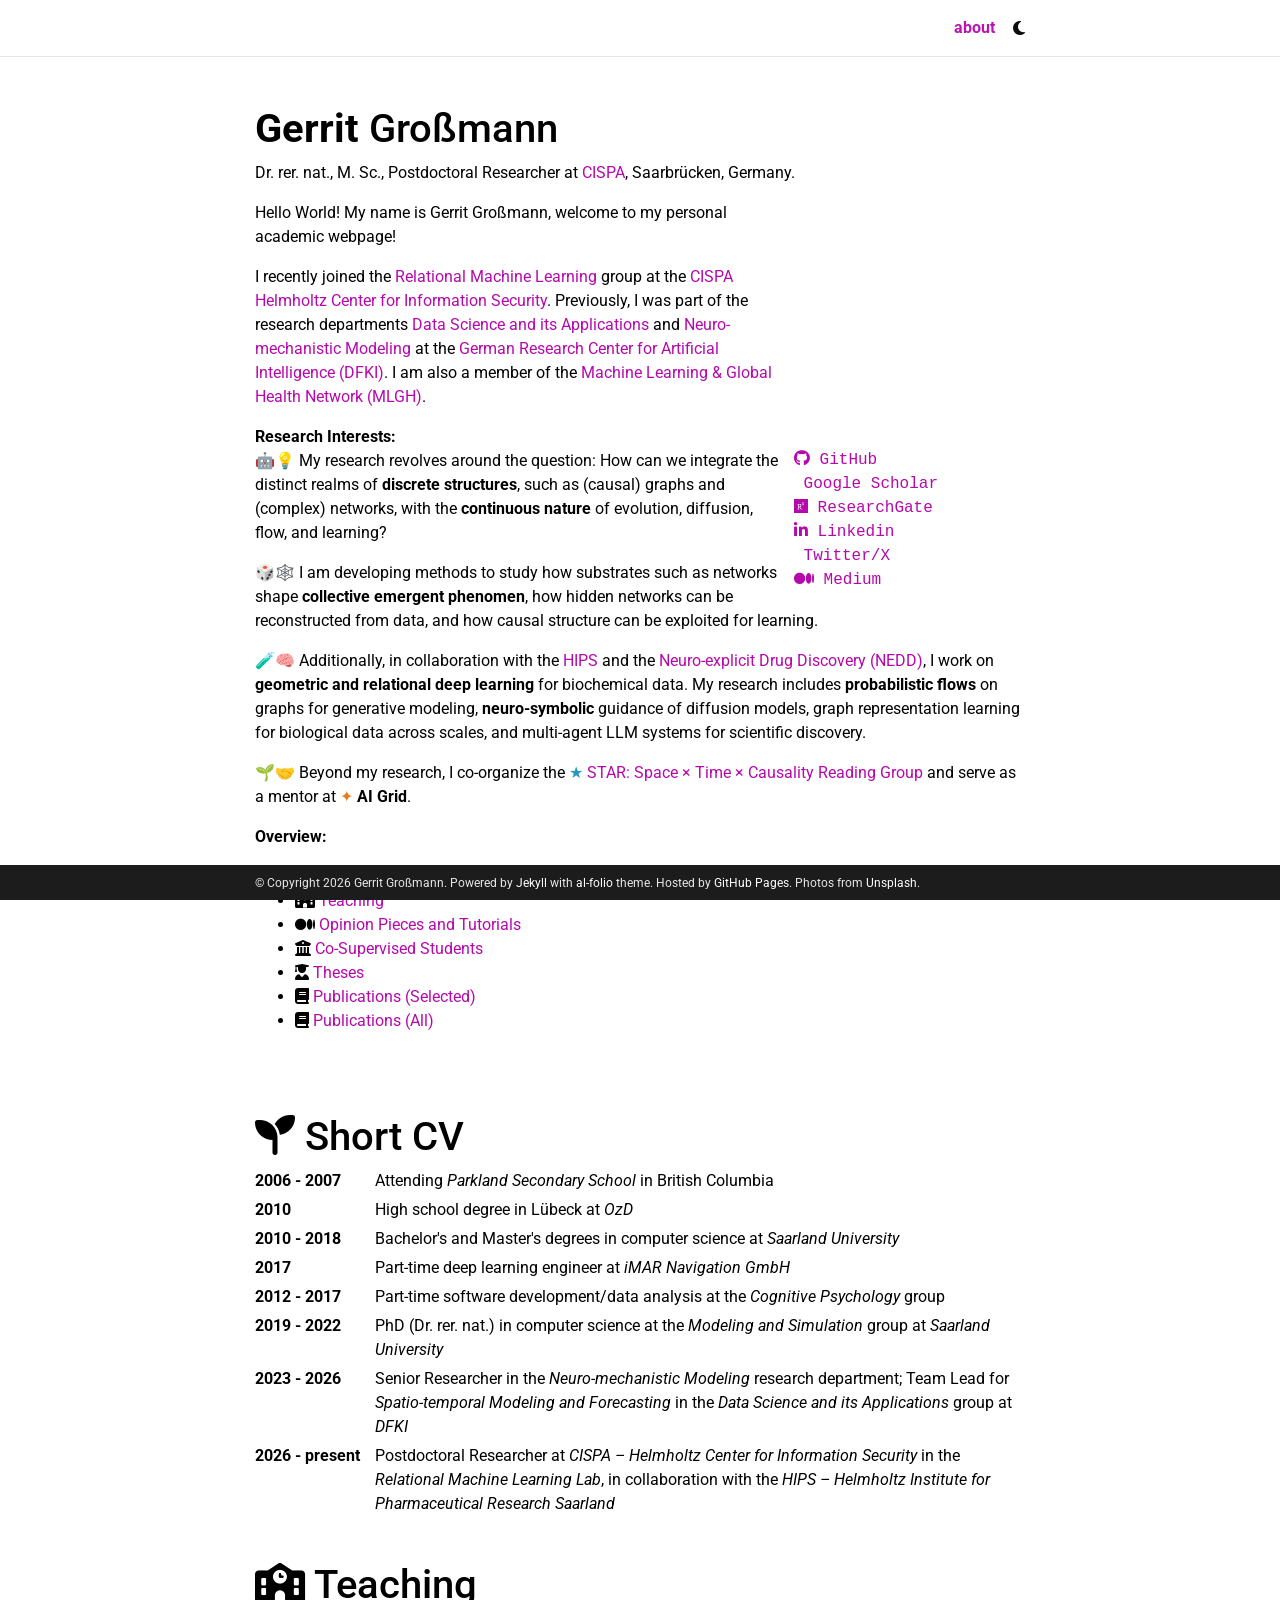
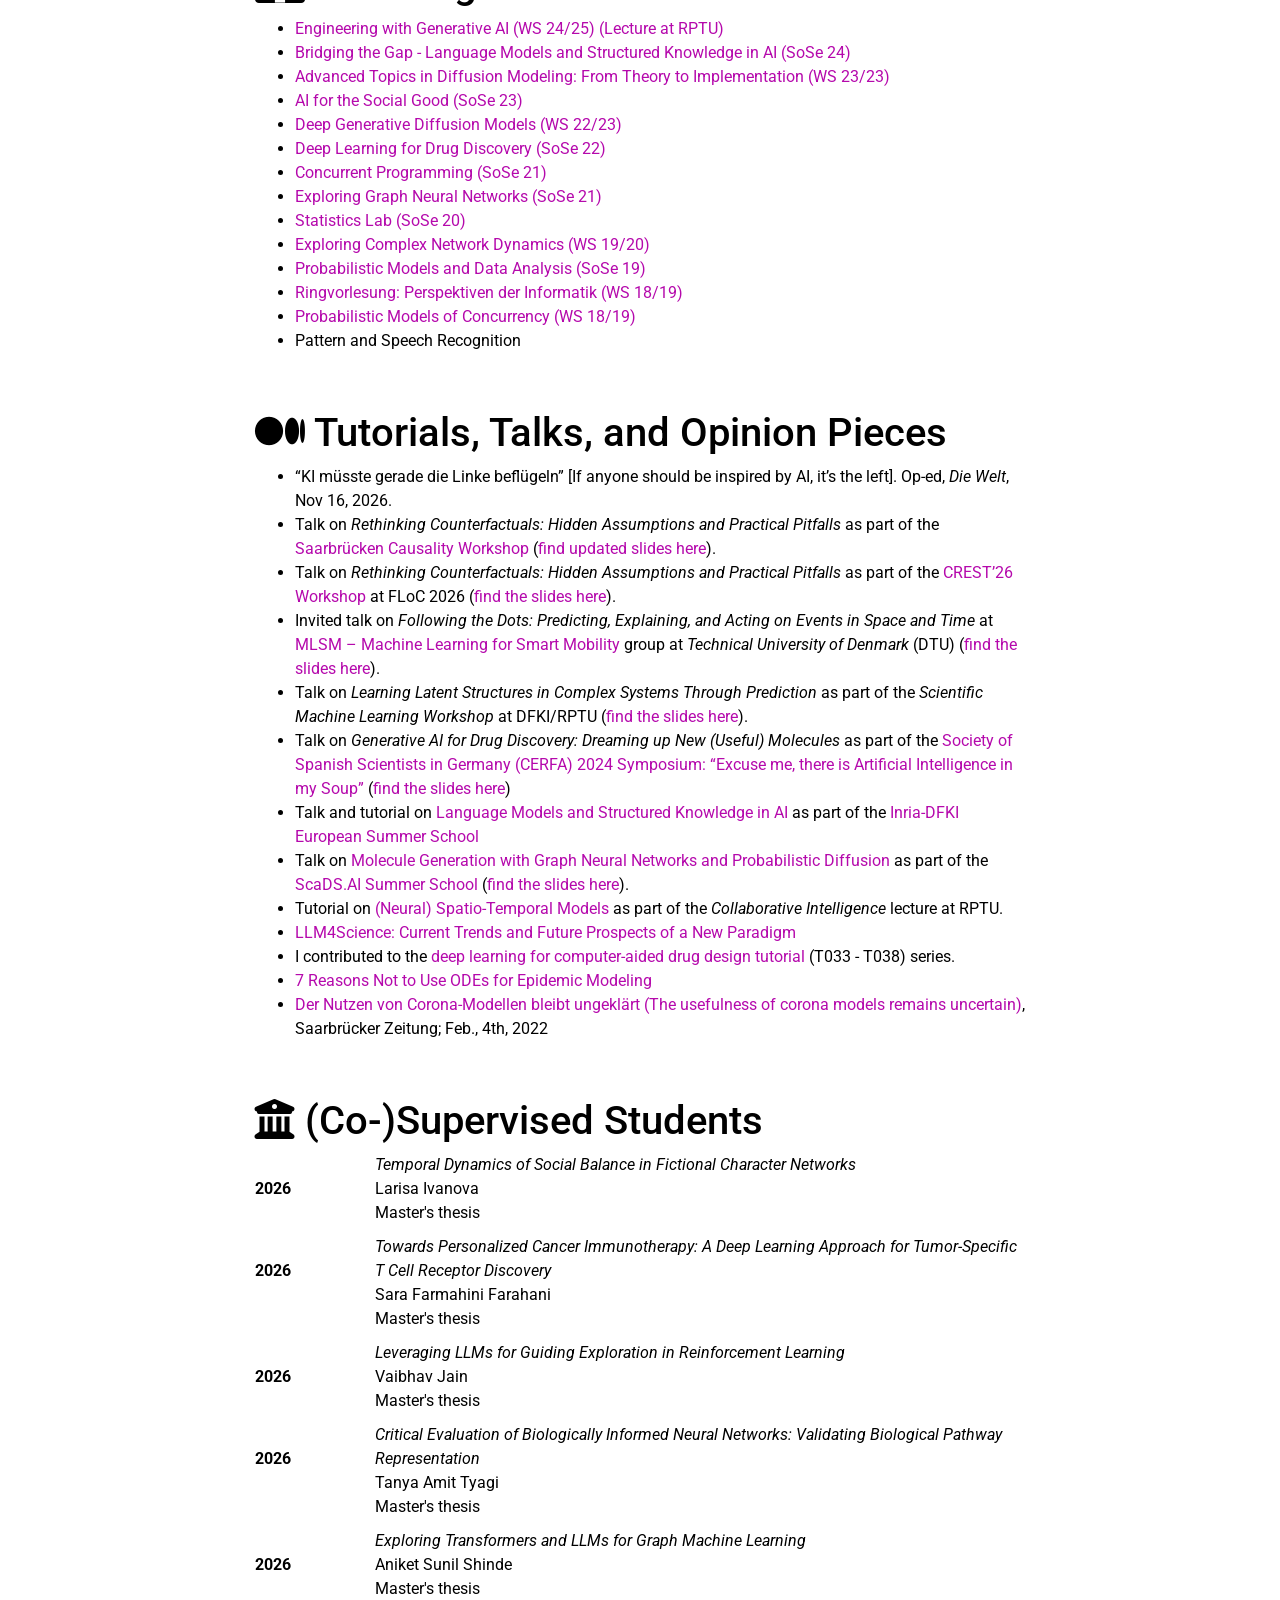
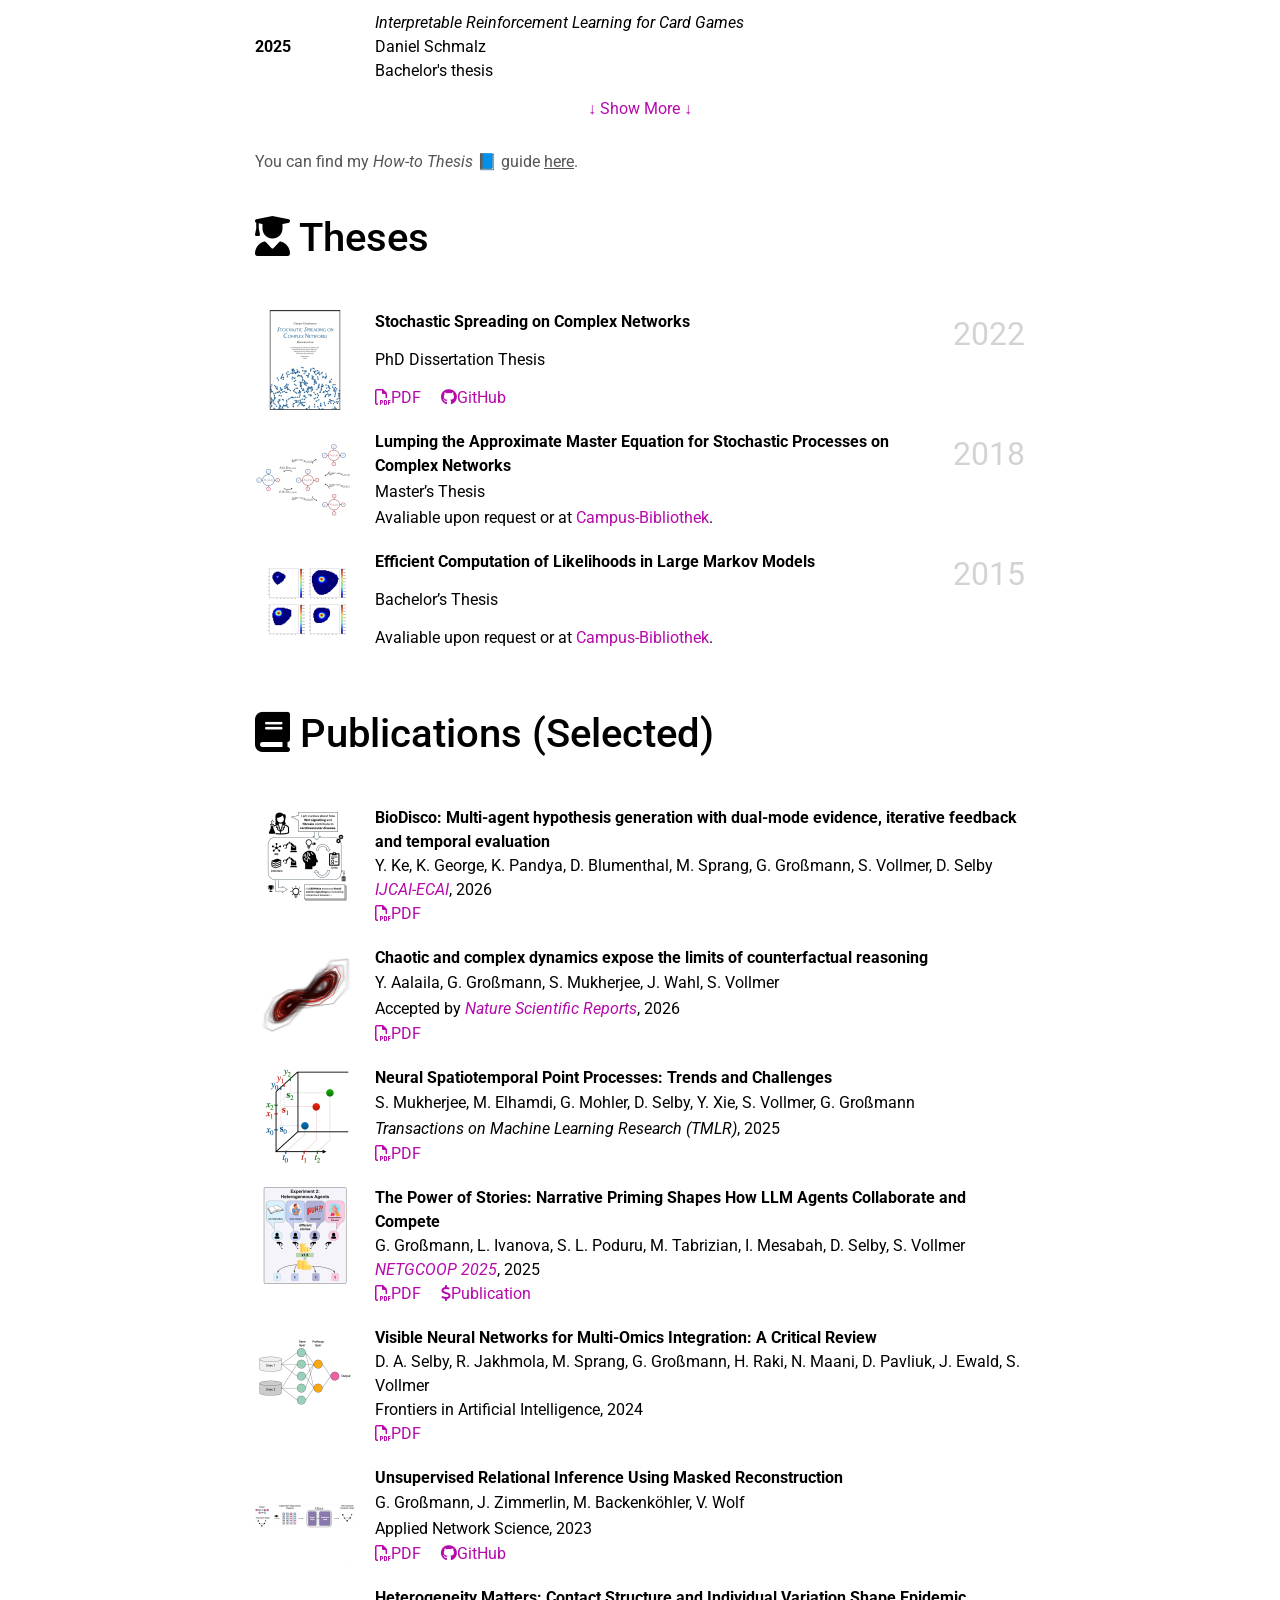
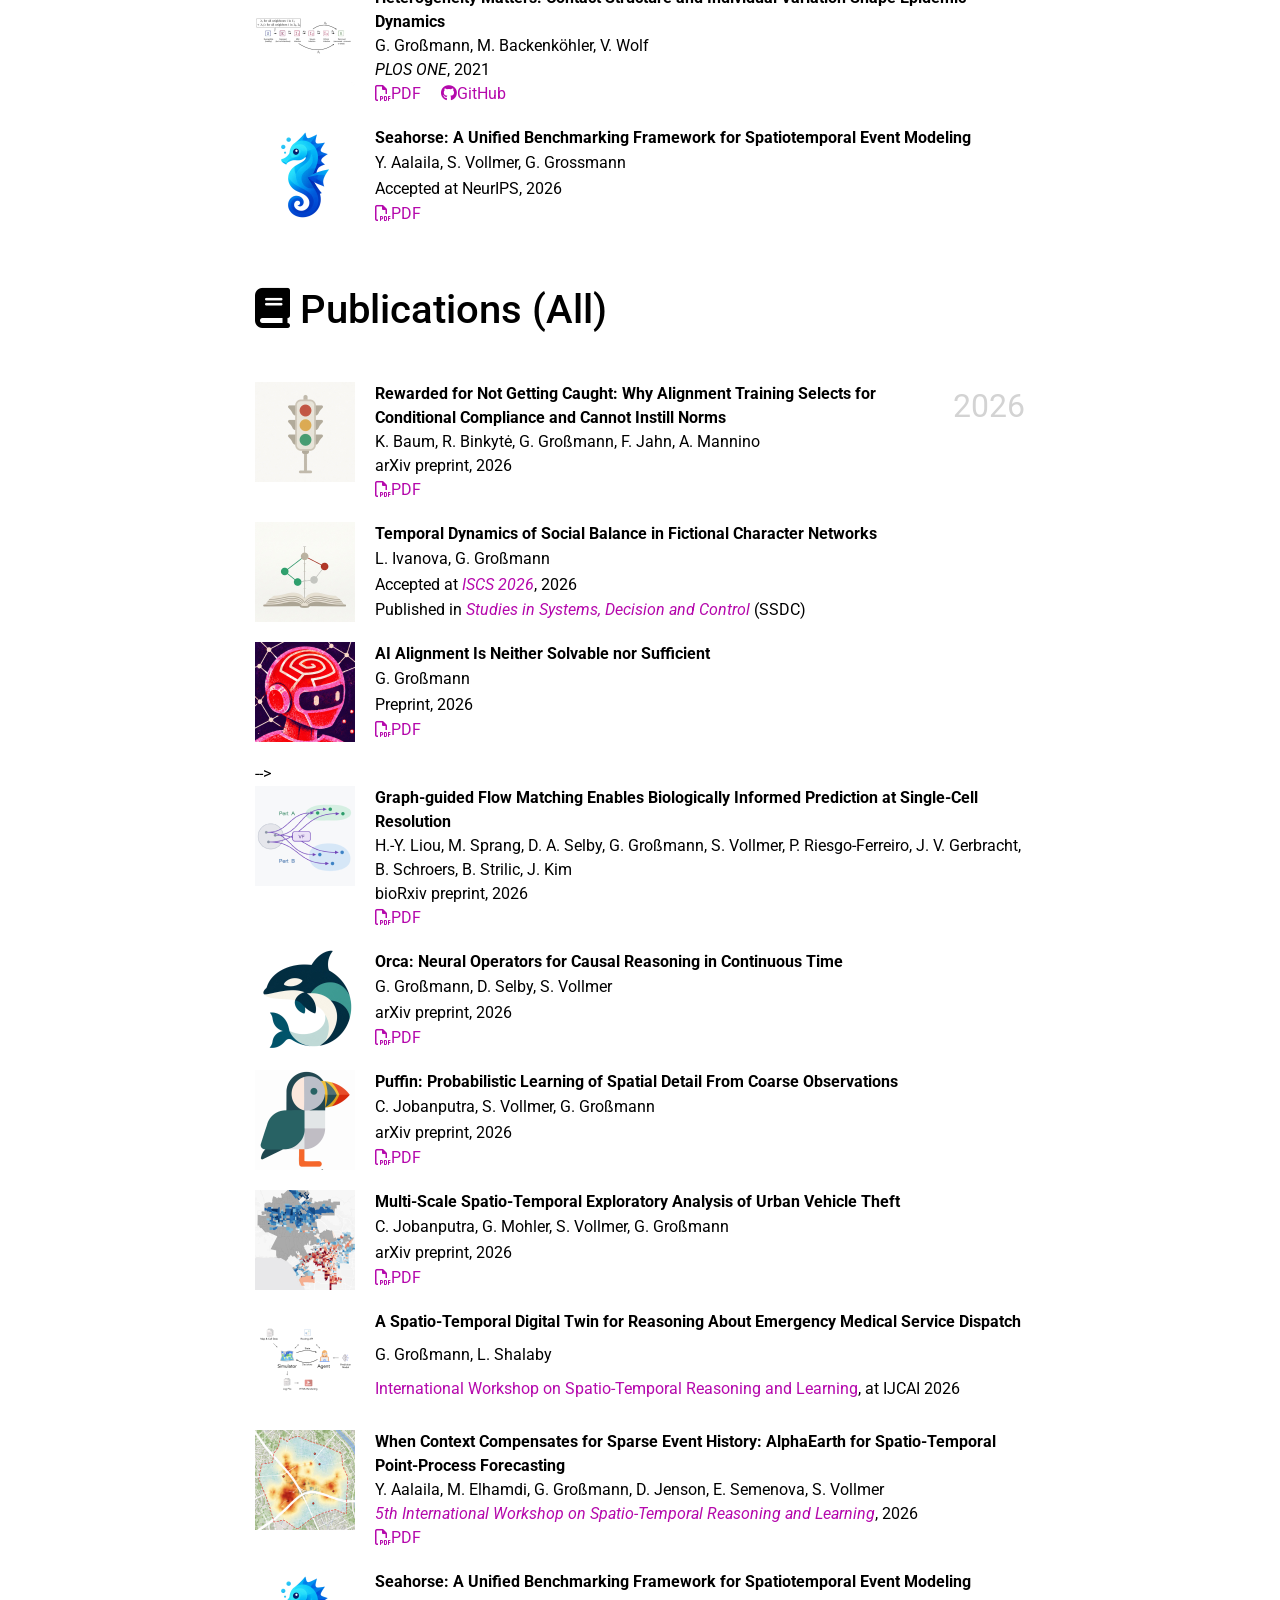
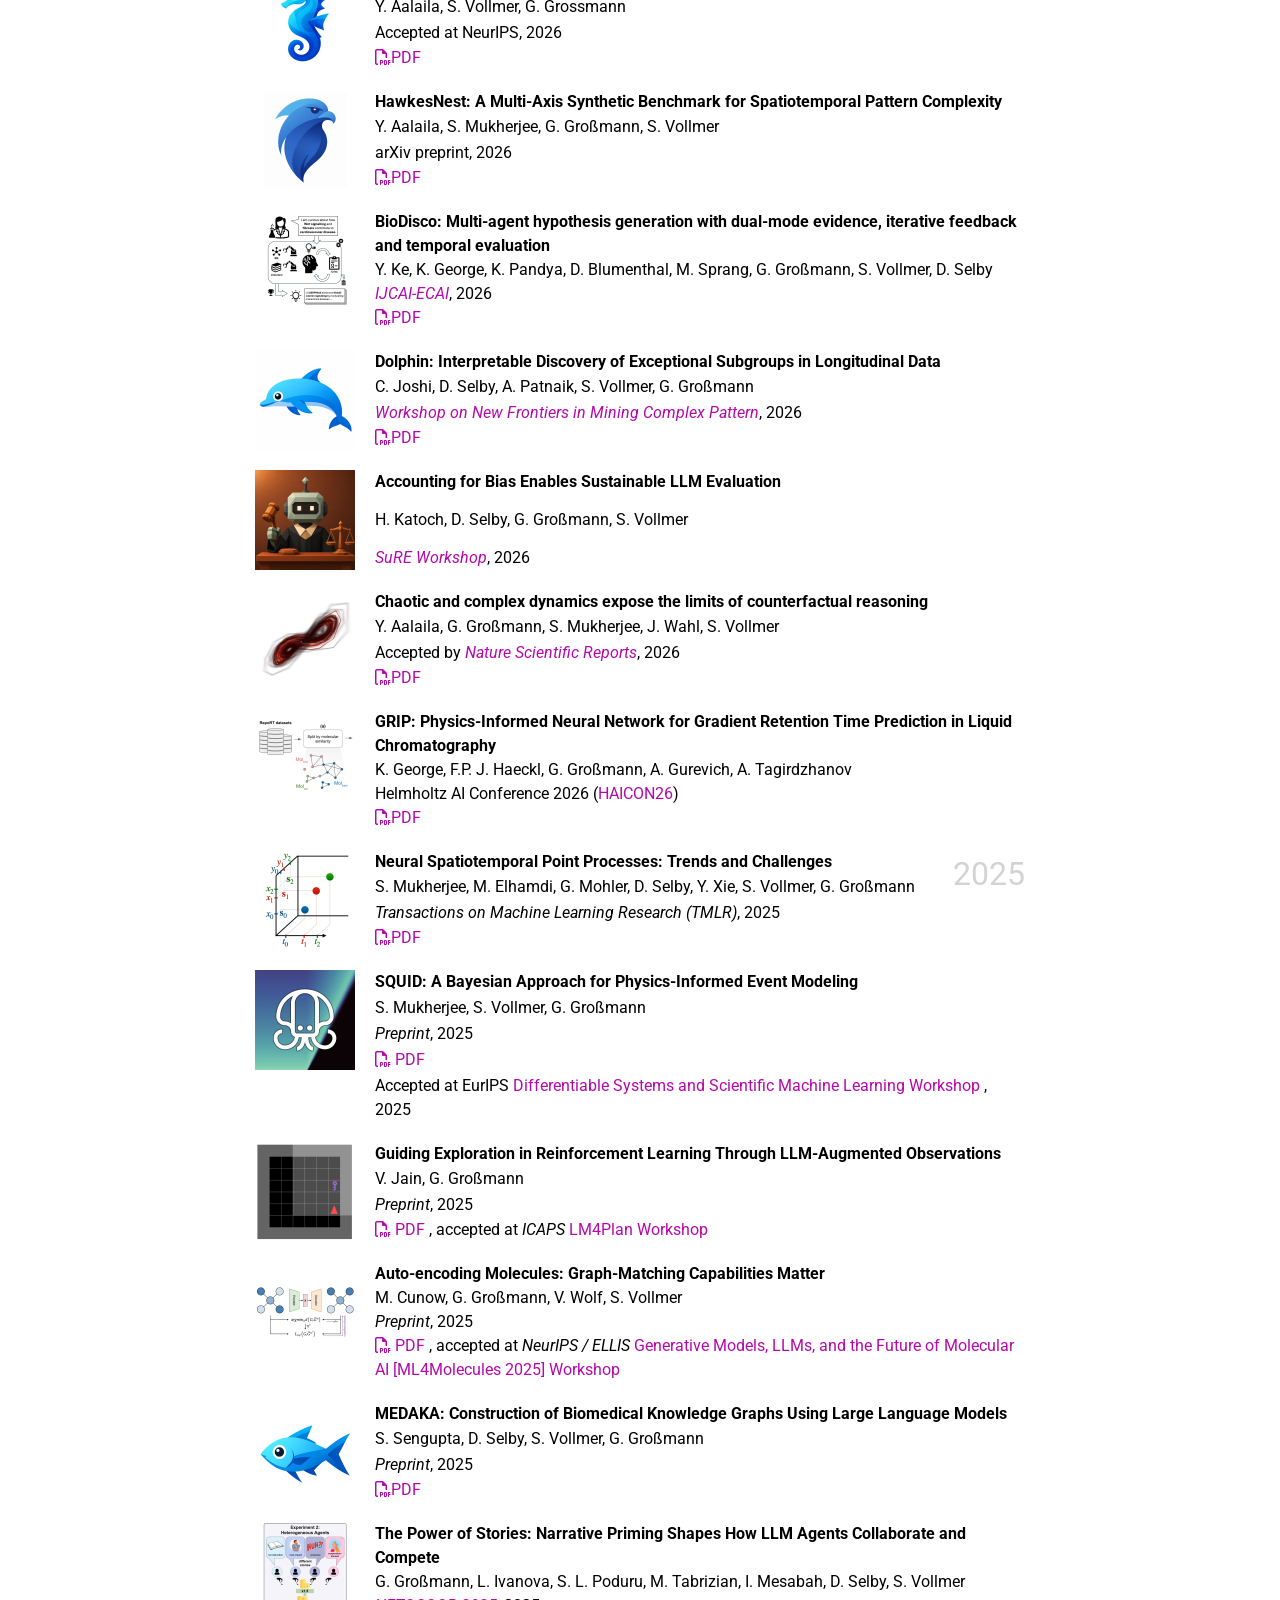
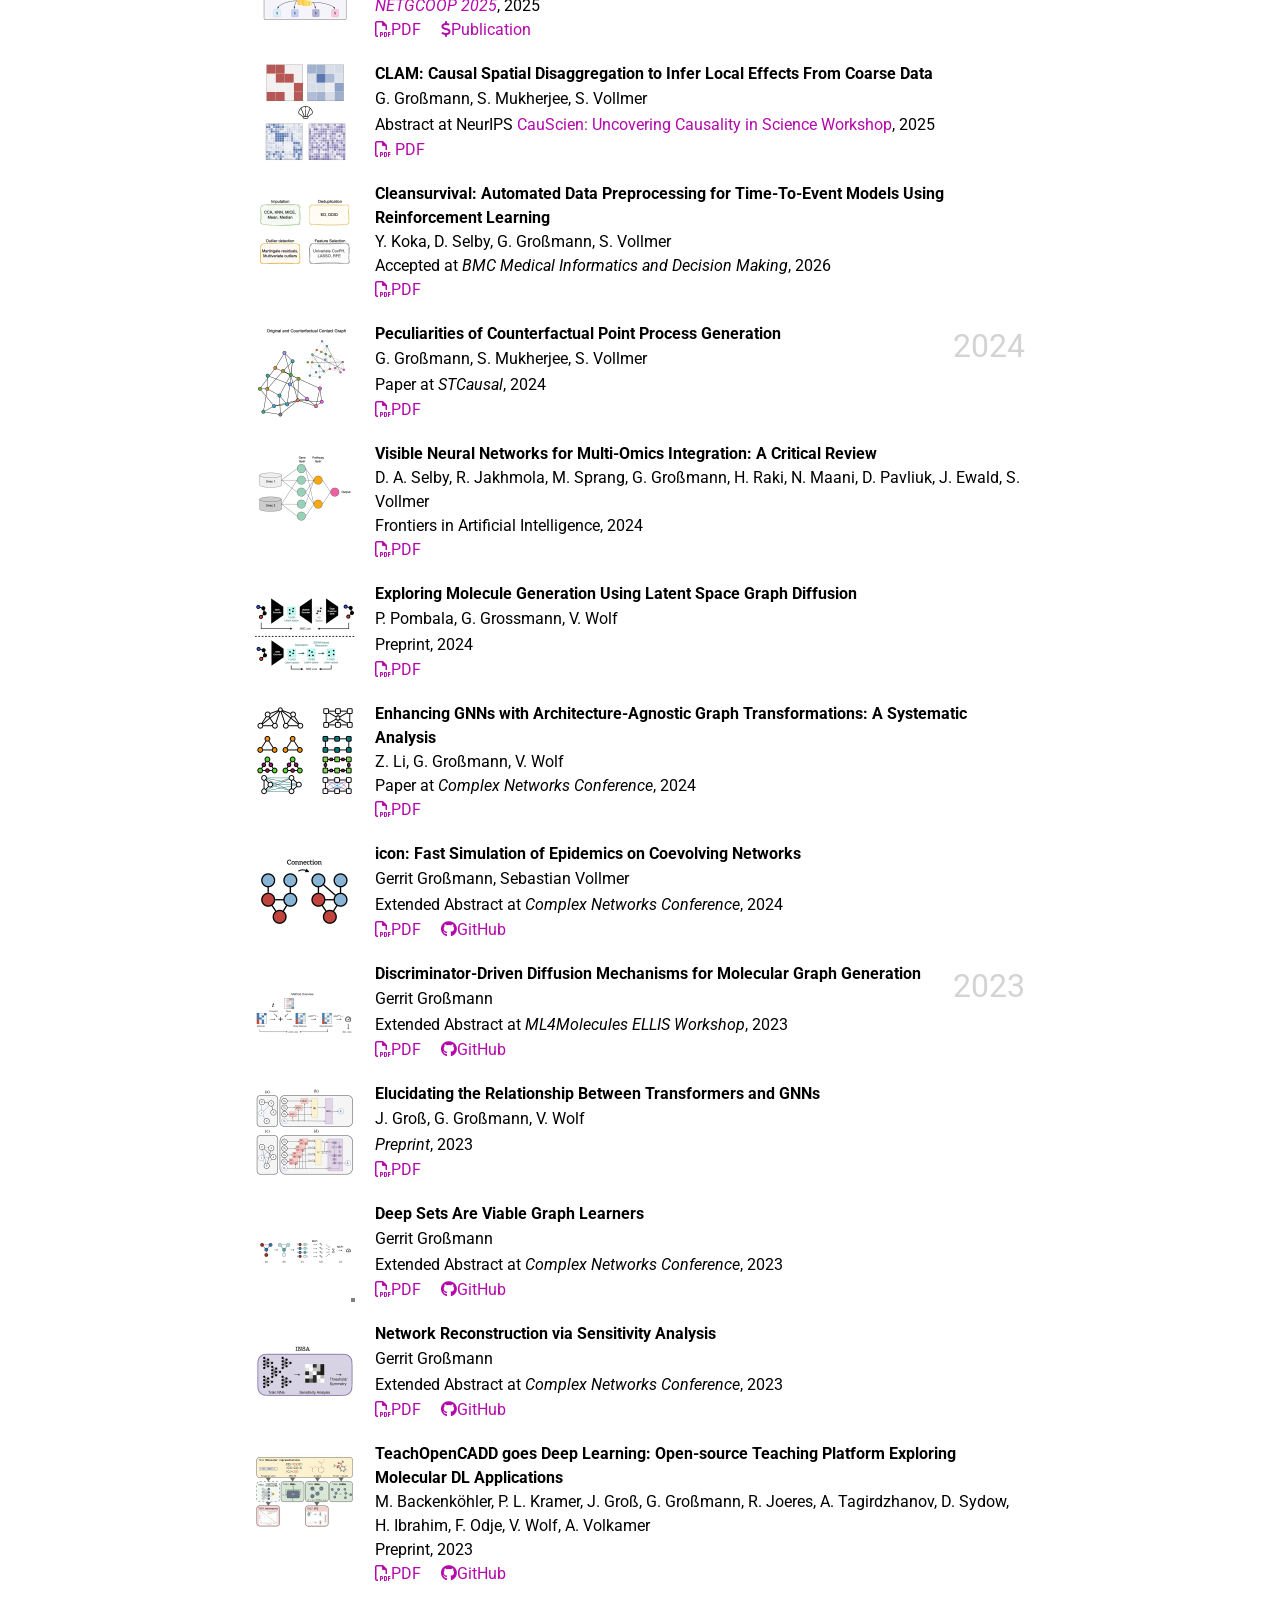
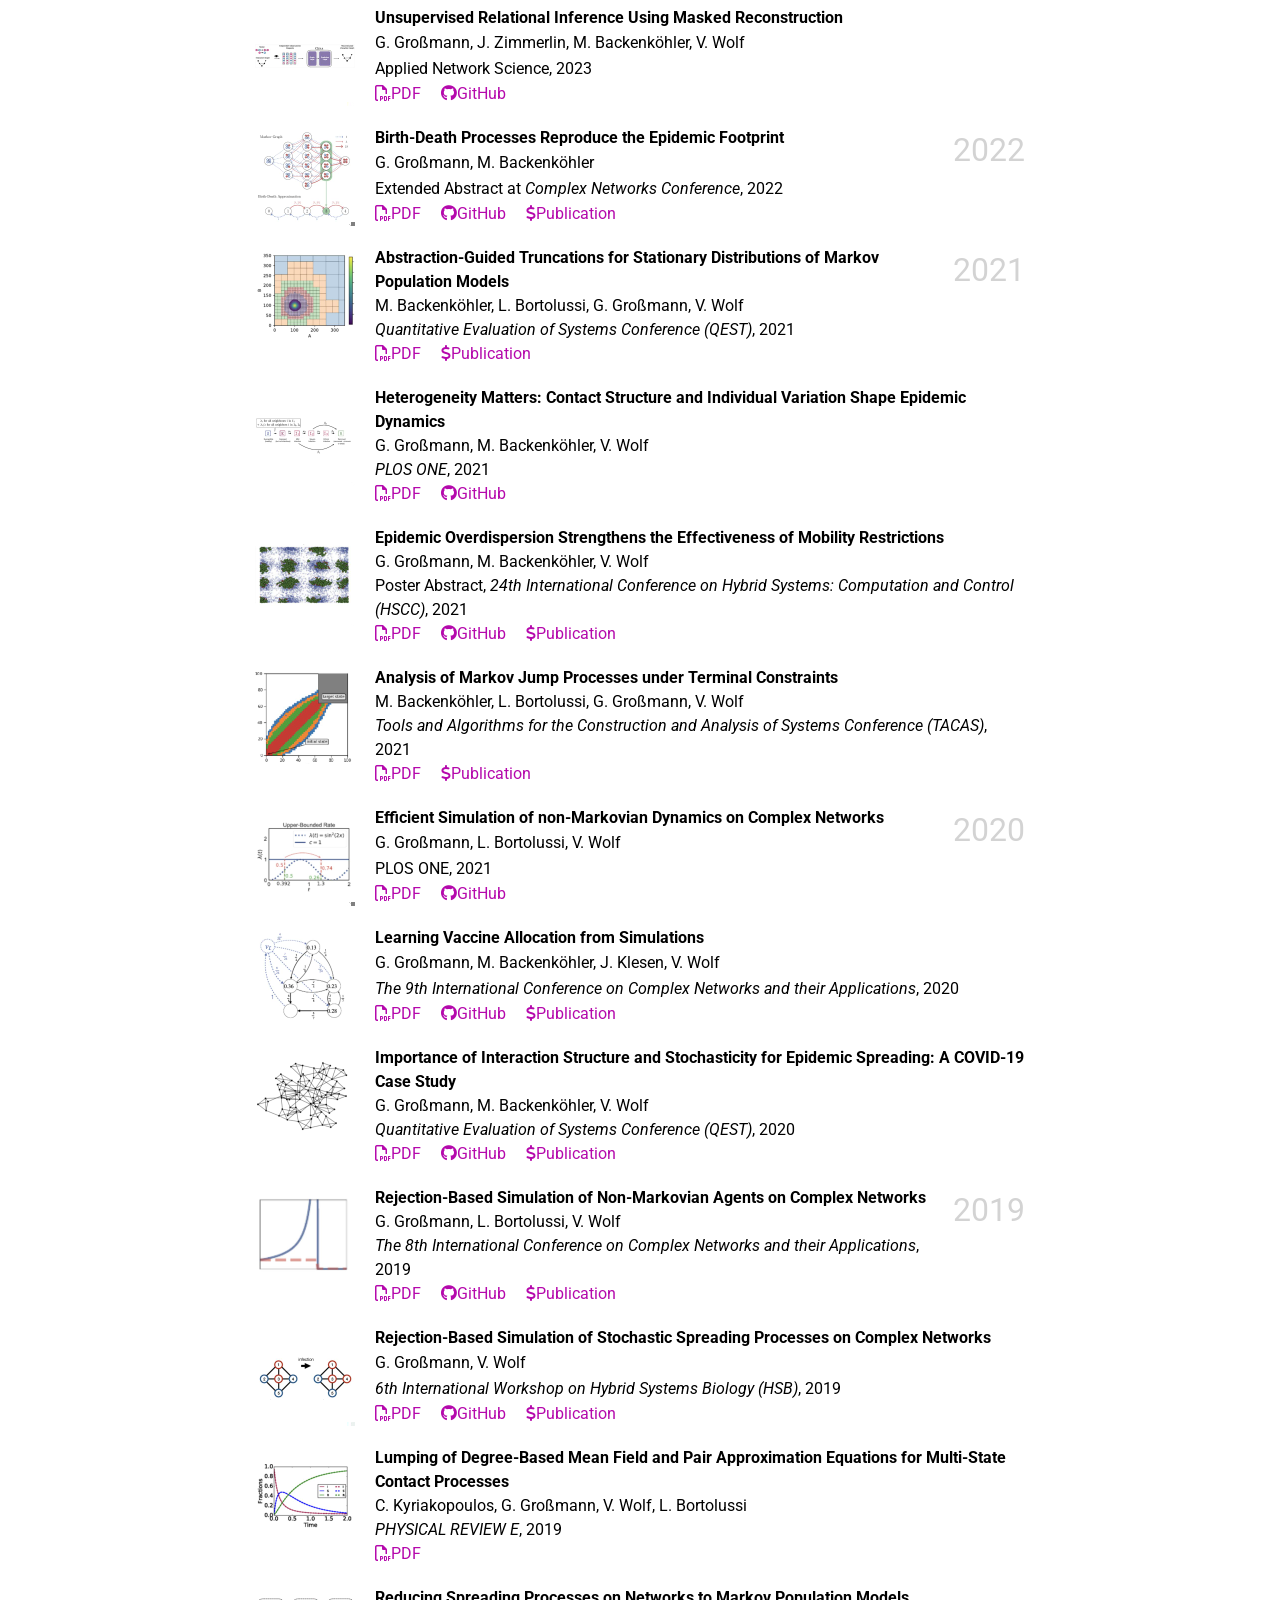
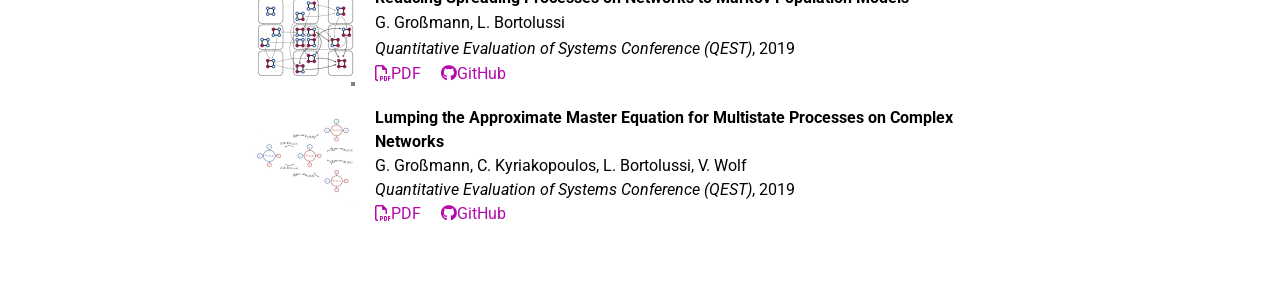
==== commit 50c34b86: "Deploying to gh-pages from @ gerritgr/gerritgr.github.io@2ffd74959940b1e6fe3ab8ad7be07245678a80ef 🚀" ====
--- a/index.html
+++ b/index.html
@@ -1 +1 @@
-<!DOCTYPE html> <html lang="en"> <head> <meta http-equiv="Content-Type" content="text/html; charset=UTF-8"> <meta charset="utf-8"> <meta name="viewport" content="width=device-width, initial-scale=1, shrink-to-fit=no"> <meta http-equiv="X-UA-Compatible" content="IE=edge"> <title>Gerrit Großmann</title> <meta name="author" content="Gerrit Großmann"> <meta name="description" content="A simple, whitespace theme for academics. Based on [*folio](https://github.com/bogoli/-folio) design. "> <meta name="keywords" content="jekyll, jekyll-theme, academic-website, portfolio-website"> <link rel="stylesheet" href="/assets/css/bootstrap.min.css?a4b3f509e79c54a512b890d73235ef04"> <link rel="stylesheet" href="https://cdn.jsdelivr.net/npm/mdbootstrap@4.20.0/css/mdb.min.css" integrity="sha256-jpjYvU3G3N6nrrBwXJoVEYI/0zw8htfFnhT9ljN3JJw=" crossorigin="anonymous"> <link defer rel="stylesheet" href="https://unpkg.com/bootstrap-table@1.22.1/dist/bootstrap-table.min.css"> <link rel="stylesheet" href="/assets/css/academicons.min.css?f0b7046b84e425c55f3463ac249818f5"> <link rel="stylesheet" type="text/css" href="https://fonts.googleapis.com/css?family=Roboto:300,400,500,700|Roboto+Slab:100,300,400,500,700|Material+Icons"> <link rel="stylesheet" href="/assets/css/jekyll-pygments-themes-github.css?19f3075a2d19613090fe9e16b564e1fe" media="" id="highlight_theme_light"> <link rel="shortcut icon" href="data:image/svg+xml,&lt;svg%20xmlns=%22http://www.w3.org/2000/svg%22%20viewBox=%220%200%20100%20100%22&gt;&lt;text%20y=%22.9em%22%20font-size=%2290%22&gt;%E2%9A%9B%EF%B8%8F&lt;/text&gt;&lt;/svg&gt;"> <link rel="stylesheet" href="/assets/css/main.css?d41d8cd98f00b204e9800998ecf8427e"> <link rel="canonical" href="https://gerritgr.github.io/"> <link rel="stylesheet" href="/assets/css/jekyll-pygments-themes-native.css?e74e74bf055e5729d44a7d031a5ca6a5" media="none" id="highlight_theme_dark"> <script src="/assets/js/theme.js?96d6b3e1c3604aca8b6134c7afdd5db6"></script> <script src="/assets/js/dark_mode.js?9b17307bb950ffa2e34be0227f53558f"></script> </head> <body class="fixed-top-nav "> <header> <nav id="navbar" class="navbar navbar-light navbar-expand-sm fixed-top"> <div class="container"> <button class="navbar-toggler collapsed ml-auto" type="button" data-toggle="collapse" data-target="#navbarNav" aria-controls="navbarNav" aria-expanded="false" aria-label="Toggle navigation"> <span class="sr-only">Toggle navigation</span> <span class="icon-bar top-bar"></span> <span class="icon-bar middle-bar"></span> <span class="icon-bar bottom-bar"></span> </button> <div class="collapse navbar-collapse text-right" id="navbarNav"> <ul class="navbar-nav ml-auto flex-nowrap"> <li class="nav-item active"> <a class="nav-link" href="/">about<span class="sr-only">(current)</span></a> </li> <li class="toggle-container"> <button id="light-toggle" title="Change theme"> <i class="fas fa-moon"></i> <i class="fas fa-sun"></i> </button> </li> </ul> </div> </div> </nav> <progress id="progress" value="0"> <div class="progress-container"> <span class="progress-bar"></span> </div> </progress> </header> <div class="container mt-5"> <div class="post"> <header class="post-header"> <h1 class="post-title"> <span class="font-weight-bold">Gerrit</span> Großmann </h1> <p class="desc">Dr. rer. nat., M. Sc., Postdoctoral Researcher at <a href="https://cispa.de/" rel="external nofollow noopener" target="_blank">CISPA</a>, Saarbrücken, Germany.</p> </header> <article> <div class="profile float-right"> <figure> <picture> <source class="responsive-img-srcset" media="(max-width: 480px)" srcset="/assets/img/prof_pic-480.webp"></source> <source class="responsive-img-srcset" media="(max-width: 800px)" srcset="/assets/img/prof_pic-800.webp"></source> <source class="responsive-img-srcset" media="(max-width: 1400px)" srcset="/assets/img/prof_pic-1400.webp"></source> <img src="/assets/img/prof_pic.jpg?9fc8738436fbd028ddac311516c3aae4" class="img-fluid z-depth-1 rounded" width="auto" height="auto" alt="prof_pic.jpg" onerror="this.onerror=null; $('.responsive-img-srcset').remove();"> </picture> </figure> <div class="more-info"> <p><a href="https://github.com/gerritgr" rel="external nofollow noopener" target="_blank"><i class="fab fa-github"></i> GitHub</a></p> <br> <p><a href="https://scholar.google.de/citations?user=e27EmFsAAAAJ&amp;hl=de" rel="external nofollow noopener" target="_blank"><i class="fa-brands fa-google-scholar"></i> Google Scholar</a></p> <br> <p><a href="https://www.researchgate.net/profile/Gerrit-Grossmann" rel="external nofollow noopener" target="_blank"><i class="fa-brands fa-researchgate"></i> ResearchGate</a></p> <br> <p><a href="https://www.linkedin.com/in/gerrit-gro%C3%9Fmann/" rel="external nofollow noopener" target="_blank"><i class="fa-brands fa-linkedin-in"></i> Linkedin</a></p> <br> <p><a href="https://twitter.com/GroGerrit" rel="external nofollow noopener" target="_blank"><i class="fa-brands fa-x-twitter"></i> Twitter/X</a></p> <br> <p><a href="https://medium.com/@gerritgr" rel="external nofollow noopener" target="_blank"><i class="fa-brands fa-medium"></i> Medium</a></p> </div> </div> <div class="clearfix"> <script src="https://kit.fontawesome.com/568534ed70.js" crossorigin="anonymous"></script> <p>Hello World! My name is Gerrit Großmann, welcome to my personal academic webpage!</p> <p>I recently joined the <a href="https://relationalml.github.io/" rel="external nofollow noopener" target="_blank">Relational Machine Learning</a> group at the <a href="https://cispa.de/" rel="external nofollow noopener" target="_blank">CISPA Helmholtz Center for Information Security</a>. Previously, I was part of the research departments <a href="https://dsa.dfki.de" rel="external nofollow noopener" target="_blank">Data Science and its Applications</a> and <a href="https://www.dfki.de/nmm" rel="external nofollow noopener" target="_blank">Neuro-mechanistic Modeling</a> at the <a href="https://www.dfki.de/web" rel="external nofollow noopener" target="_blank">German Research Center for Artificial Intelligence (DFKI)</a>. I am also a member of the <a href="https://mlgh.net/" rel="external nofollow noopener" target="_blank">Machine Learning &amp; Global Health Network (MLGH)</a>.</p> <p><strong>Research Interests:</strong> <br> 🤖💡 My research revolves around the question: How can we integrate the distinct realms of <strong>discrete structures</strong>, such as (causal) graphs and (complex) networks, with the <strong>continuous nature</strong> of evolution, diffusion, flow, and learning?</p> <p>🎲🕸️ I am developing methods to study how substrates such as networks shape <strong>collective emergent phenomen</strong>, how hidden networks can be reconstructed from data, and how causal structure can be exploited for learning.</p> <p>🧪🧠 Additionally, in collaboration with the <a href="https://www.helmholtz-hips.de/en/" rel="external nofollow noopener" target="_blank">HIPS</a> and the <a href="https://nextaid.cs.uni-saarland.de/" rel="external nofollow noopener" target="_blank">Neuro-explicit Drug Discovery (NEDD)</a>, I work on <strong>geometric and relational deep learning</strong> for biochemical data. My research includes <strong>probabilistic flows</strong> on graphs for generative modeling, <strong>neuro-symbolic</strong> guidance of diffusion models, graph representation learning for biological data across scales, and multi-agent LLM systems for scientific discovery.</p> <p>🌱🤝 Beyond my research, I co-organize the <span style="color:#2798ba;">★</span> <a href="https://spacetimecausality.github.io/" rel="external nofollow noopener" target="_blank">STAR: Space × Time × Causality Reading Group</a> and serve as a mentor at <span style="color:#e67e22;">✦</span> <a href="https://ai-grid.org" target="_blank" rel="noopener"><strong>AI Grid</strong></a>.</p> <p><strong>Overview:</strong></p> <ul> <li> <i class="fa-solid fa-seedling"></i> <a href="#short-cv">Short CV</a> </li> <li> <i class="fa-solid fa-school"></i> <a href="#teaching">Teaching</a> </li> <li> <i class="fa-brands fa-medium"></i> <a href="#blog">Opinion Pieces and Tutorials</a> </li> <li> <i class="fa-solid fa-building-columns"></i> <a href="#students">Co-Supervised Students</a> </li> <li> <i class="fa-solid fa-user-graduate"></i> <a href="#theses">Theses</a> </li> <li> <i class="fa-solid fa-book"></i> <a href="#publications-selected">Publications (Selected)</a> </li> <li> <i class="fa-solid fa-book"></i> <a href="#publications-all">Publications (All)</a> </li> </ul> <p><br> <a id="short-cv"></a> <br></p> <h1 id="-short-cv"> <i class="fa-solid fa-seedling"></i> Short CV</h1> <div style="display: flex; flex-direction: column;"> <div style="display: flex; margin-bottom: 5px;"> <div style="min-width: 120px; font-weight: bold;">2006 - 2007</div> <div>Attending <em>Parkland Secondary School</em> in British Columbia</div> </div> <div style="display: flex; margin-bottom: 5px;"> <div style="min-width: 120px; font-weight: bold;">2010 <span style="color: transparent;">- 0000</span> </div> <div>High school degree in Lübeck at <em>OzD</em> </div> </div> <div style="display: flex; margin-bottom: 5px;"> <div style="min-width: 120px; font-weight: bold;">2010 - 2018</div> <div>Bachelor's and Master's degrees in computer science at <em>Saarland University</em> </div> </div> <div style="display: flex; margin-bottom: 5px;"> <div style="min-width: 120px; font-weight: bold;">2017 <span style="color: transparent;">- 0000</span> </div> <div>Part-time deep learning engineer at <em>iMAR Navigation GmbH</em> </div> </div> <div style="display: flex; margin-bottom: 5px;"> <div style="min-width: 120px; font-weight: bold;">2012 - 2017</div> <div>Part-time software development/data analysis at the <em>Cognitive Psychology</em> group</div> </div> <div style="display: flex; margin-bottom: 5px;"> <div style="min-width: 120px; font-weight: bold;">2019 - 2022</div> <div>PhD (Dr. rer. nat.) in computer science at the <em>Modeling and Simulation</em> group at <em>Saarland University</em> </div> </div> <div style="display: flex; margin-bottom: 5px;"> <div style="min-width: 120px; font-weight: bold;">2023 - 2026</div> <div> Senior Researcher in the <em>Neuro-mechanistic Modeling</em> research department; Team Lead for <em>Spatio-temporal Modeling and Forecasting</em> in the <em>Data Science and its Applications</em> group at <em>DFKI</em> </div> </div> <div style="display: flex; margin-bottom: 5px;"> <div style="min-width: 120px; font-weight: bold;">2026 - present</div> <div> Postdoctoral Researcher at <em>CISPA – Helmholtz Center for Information Security</em> in the <em>Relational Machine Learning Lab</em>, in collaboration with the <em>HIPS – Helmholtz Institute for Pharmaceutical Research Saarland</em> </div> </div> </div> <p><a id="teaching"></a> <br></p> <h1 id="-teaching"> <i class="fa-solid fa-school"></i> Teaching</h1> <ul> <li><a href="https://olat.vcrp.de/dmz/" rel="external nofollow noopener" target="_blank">Engineering with Generative AI (WS 24/25) (Lecture at RPTU)</a></li> <li><a href="https://mosi.uni-saarland.de/lectures/24_1_bridging_the_gap/" rel="external nofollow noopener" target="_blank">Bridging the Gap - Language Models and Structured Knowledge in AI (SoSe 24)</a></li> <li><a href="https://mosi.uni-saarland.de/lectures/23_2_deep_diffusion/" rel="external nofollow noopener" target="_blank">Advanced Topics in Diffusion Modeling: From Theory to Implementation (WS 23/23)</a></li> <li><a href="https://mosi.uni-saarland.de/lectures/23_1_ai_for_the_social_good" rel="external nofollow noopener" target="_blank">AI for the Social Good (SoSe 23)</a></li> <li><a href="https://mosi.uni-saarland.de/lectures/22_2_deep_diffusion" rel="external nofollow noopener" target="_blank">Deep Generative Diffusion Models (WS 22/23)</a></li> <li><a href="https://mosi.uni-saarland.de/lectures/22_1_deep_learning_for_drug_discovery" rel="external nofollow noopener" target="_blank">Deep Learning for Drug Discovery (SoSe 22)</a></li> <li><a href="https://mcms.cs.uni-saarland.de/np21/" rel="external nofollow noopener" target="_blank">Concurrent Programming (SoSe 21)</a></li> <li><a href="https://mosi.uni-saarland.de/lectures/21_1_exploring_graphneuralnetworks" rel="external nofollow noopener" target="_blank">Exploring Graph Neural Networks (SoSe 21)</a></li> <li><a href="https://mosi.uni-saarland.de/lectures/20_1_statlab" rel="external nofollow noopener" target="_blank">Statistics Lab (SoSe 20)</a></li> <li><a href="https://mosi.uni-saarland.de/lectures/19_2_complex_networks" rel="external nofollow noopener" target="_blank">Exploring Complex Network Dynamics (WS 19/20)</a></li> <li><a href="https://mosi.uni-saarland.de/lectures/19_1_prob_mod" rel="external nofollow noopener" target="_blank">Probabilistic Models and Data Analysis (SoSe 19)</a></li> <li><a href="https://mosi.uni-saarland.de/lectures/18_2_perspektiven" rel="external nofollow noopener" target="_blank">Ringvorlesung: Perspektiven der Informatik (WS 18/19)</a></li> <li><a href="https://dcms.cs.uni-saarland.de/conca_1819/" rel="external nofollow noopener" target="_blank">Probabilistic Models of Concurrency (WS 18/19)</a></li> <li>Pattern and Speech Recognition</li> </ul> <p><a id="blog"></a> <a id="cerfa"></a> <br></p> <h1 id="-tutorials-talks-and-opinion-pieces"> <i class="fa-brands fa-medium"></i> Tutorials, Talks, and Opinion Pieces</h1> <ul> <li>“KI müsste gerade die Linke beflügeln” [If anyone should be inspired by AI, it’s the left]. Op-ed, <em>Die Welt</em>, Nov 16, 2026.</li> <li>Talk on <em>Rethinking Counterfactuals: Hidden Assumptions and Practical Pitfalls</em> as part of the <a href="https://sites.google.com/view/saarbrueckencausalityworkshop" rel="external nofollow noopener" target="_blank">Saarbrücken Causality Workshop</a> (<a href="https://github.com/gerritgr/SB_causality_talk" rel="external nofollow noopener" target="_blank">find updated slides here</a>).</li> <li>Talk on <em>Rethinking Counterfactuals: Hidden Assumptions and Practical Pitfalls</em> as part of the <a href="https://sites.google.com/view/crest26" rel="external nofollow noopener" target="_blank">CREST’26 Workshop</a> at FLoC 2026 (<a href="https://github.com/gerritgr/crest_2026" rel="external nofollow noopener" target="_blank">find the slides here</a>).</li> <li>Invited talk on <em>Following the Dots: Predicting, Explaining, and Acting on Events in Space and Time</em> at <a href="https://mlsm.man.dtu.dk/" rel="external nofollow noopener" target="_blank">MLSM – Machine Learning for Smart Mobility</a> group at <em>Technical University of Denmark</em> (DTU) (<a href="https://github.com/gerritgr/dtu_talk_2026" rel="external nofollow noopener" target="_blank">find the slides here</a>).</li> <li>Talk on <em>Learning Latent Structures in Complex Systems Through Prediction</em> as part of the <em>Scientific Machine Learning Workshop</em> at DFKI/RPTU (<a href="http://github.com/gerritgr/sciml2026" rel="external nofollow noopener" target="_blank">find the slides here</a>).</li> <li>Talk on <em>Generative AI for Drug Discovery: Dreaming up New (Useful) Molecules</em> as part of the <a href="https://cerfa.de/blog/2024/09/06/symposium-2024-excuse-me-there-is-artificial-intelligence-in-my-soup/" rel="external nofollow noopener" target="_blank">Society of Spanish Scientists in Germany (CERFA) 2024 Symposium: “Excuse me, there is Artificial Intelligence in my Soup”</a> (<a href="https://github.com/gerritgr/cerfa_talk" rel="external nofollow noopener" target="_blank">find the slides here</a>)</li> <li>Talk and tutorial on <a href="https://github.com/gerritgr/LLMSummerSchool" rel="external nofollow noopener" target="_blank">Language Models and Structured Knowledge in AI</a> as part of the <a href="https://idessai.eu/venue-2024/" rel="external nofollow noopener" target="_blank">Inria-DFKI European Summer School</a> </li> <li>Talk on <a href="https://scads.ai/education/summer-schools/summer-school-2024/dr-gerrit-grossmann/" rel="external nofollow noopener" target="_blank">Molecule Generation with Graph Neural Networks and Probabilistic Diffusion</a> as part of the <a href="https://scads.ai/education/summer-schools/summer-school-2024/" rel="external nofollow noopener" target="_blank">ScaDS.AI Summer School</a> (<a href="https://github.com/gerritgr/diffusion_gnn_tutorial" rel="external nofollow noopener" target="_blank">find the slides here</a>).</li> <li>Tutorial on <a href="https://github.com/gerritgr/spatio-temporal-lecture" rel="external nofollow noopener" target="_blank">(Neural) Spatio-Temporal Models</a> as part of the <em>Collaborative Intelligence</em> lecture at RPTU.</li> <li><a href="https://medium.com/@gerritgr/llm4science-current-trends-and-future-prospects-of-a-new-paradigm-e6b53c61df74" rel="external nofollow noopener" target="_blank">LLM4Science: Current Trends and Future Prospects of a New Paradigm</a></li> <li>I contributed to the <a href="https://github.com/volkamerlab/teachopencadd/tree/master" rel="external nofollow noopener" target="_blank">deep learning for computer-aided drug design tutorial</a> (T033 - T038) series.</li> <li><a href="https://gerritgr.medium.com/7-reasons-not-to-use-odes-for-epidemic-modeling-bf451037a97f" rel="external nofollow noopener" target="_blank">7 Reasons Not to Use ODEs for Epidemic Modeling</a></li> <li> <a href="https://www.pressreader.com/germany/saarbruecker-zeitung/20220204/281883006743772" rel="external nofollow noopener" target="_blank">Der Nutzen von Corona-Modellen bleibt ungeklärt (The usefulness of corona models remains uncertain)</a>, Saarbrücker Zeitung; Feb., 4th, 2022</li> </ul> <p><a id="students"></a> <br></p> <h1 id="-co-supervised-students"> <i class="fa-solid fa-building-columns"></i> (Co-)Supervised Students</h1> <div id="students-list"> <div style="display: flex; margin-bottom: 10px;"> <div style="min-width: 120px; font-weight: bold; align-items: center;"> <br>2026</div> <div> <em>Temporal Dynamics of Social Balance in Fictional Character Networks</em><br>Larisa Ivanova<br>Master's thesis</div> </div> <div style="display: flex; margin-bottom: 10px;"> <div style="min-width: 120px; font-weight: bold; align-items: center;"> <br>2026</div> <div> <em>Towards Personalized Cancer Immunotherapy: A Deep Learning Approach for Tumor-Specific T Cell Receptor Discovery</em><br>Sara Farmahini Farahani<br>Master's thesis</div> </div> <div style="display: flex; margin-bottom: 10px;"> <div style="min-width: 120px; font-weight: bold; align-items: center;"> <br>2026</div> <div> <em>Leveraging LLMs for Guiding Exploration in Reinforcement Learning</em><br>Vaibhav Jain<br>Master's thesis</div> </div> <div style="display: flex; margin-bottom: 10px;"> <div style="min-width: 120px; font-weight: bold; align-items: center;"> <br>2026</div> <div> <em>Critical Evaluation of Biologically Informed Neural Networks: Validating Biological Pathway Representation</em><br>Tanya Amit Tyagi<br>Master's thesis</div> </div> <div style="display: flex; margin-bottom: 10px;"> <div style="min-width: 120px; font-weight: bold; align-items: center;"> <br>2026</div> <div> <em>Exploring Transformers and LLMs for Graph Machine Learning</em><br>Aniket Sunil Shinde<br>Master's thesis</div> </div> <div style="display: flex; margin-bottom: 10px;"> <div style="min-width: 120px; font-weight: bold; align-items: center;"> <br>2025</div> <div> <em>Interpretable Reinforcement Learning for Card Games</em><br>Daniel Schmalz<br>Bachelor's thesis</div> </div> <div style="display: flex; margin-bottom: 10px;"> <div style="min-width: 120px; font-weight: bold; align-items: center;"> <br>2025</div> <div> <em>Exploring the Weight Space of Neural Networks for Learning and Generation</em><br>Davronbek Islamov<br>Masters's thesis</div> </div> <div style="display: flex; margin-bottom: 10px;"> <div style="min-width: 120px; font-weight: bold; align-items: center;"> <br>2025</div> <div> <em>Enhancing GNNs with Architecture-Agnostic Graph Transformations: A Systematic Analysis</em><br>Zhifei Li<br>Masters's thesis</div> </div> <div style="display: flex; margin-bottom: 10px;"> <div style="min-width: 120px; font-weight: bold; align-items: center;"> <br>2025</div> <div> <em>Discrete Optimization for the Calibration of Metabolic Networks</em><br>Philipp Radder<br>Bachelor's thesis</div> </div> <div style="display: flex; margin-bottom: 10px;"> <div style="min-width: 120px; font-weight: bold; align-items: center;"> <br>2024</div> <div> <em>Molecule Generation Using Latent Space Graph Diffusion</em><br>Prashanth Pombala<br>Master's thesis</div> </div> <div style="display: flex; margin-bottom: 10px;"> <div style="min-width: 120px; font-weight: bold; align-items: center;"> <br>2024</div> <div> <em>Causal Spatio-Temporal Analysis of Event Data</em><br>Anishka Singh<br>Bachelor's thesis</div> </div> <div style="display: flex; margin-bottom: 10px;"> <div style="min-width: 120px; font-weight: bold; align-items: center;"> <br>2024</div> <div> <em>Domain Generelization for Causal Learning in Spatio-Temporal Point Processes</em><br>Diya Narayanan<br>Bachelor's thesis</div> </div> <div style="display: flex; margin-bottom: 10px;"> <div style="min-width: 120px; font-weight: bold; align-items: center;"> <br>2024</div> <div> <em>Efficient Numerical Methods for Simulating Epidemic Spreading on Adaptive Networks</em><br>Désirée Wiltzius<br>Bachelor's thesis</div> </div> <div style="display: flex; margin-bottom: 10px;"> <div style="min-width: 120px; font-weight: bold; align-items: center;"> <br>2024</div> <div> <em>Simulation and Inference of Point Processes</em><br>Yehia Farghaly<br>Bachelor's thesis</div> </div> <div style="display: flex; margin-bottom: 10px;"> <div style="min-width: 120px; font-weight: bold; align-items: center;"> <br>2024</div> <div> <em>Computer-Aided Molecule Generation Using Optimal Transport and Variational Autoencoders</em><br>Magnus Cunow<br>Bachelor's thesis</div> </div> <div style="display: flex; margin-bottom: 10px;"> <div style="min-width: 120px; font-weight: bold; align-items: center;"> <br>2024</div> <div> <em>Small Molecule Generation and Optimization: A GNN-VAE Appraoch</em><br>Nesara Belakere Lingarajaiah<br>Master's thesis</div> </div> <div style="display: flex; margin-bottom: 10px;"> <div style="min-width: 120px; font-weight: bold; align-items: center;"> <br>2023</div> <div> <em>Learning the Function of Neural Networks in Deep Weight Spaces</em><br>Janine Lohse<br>Research Immersion Lab </div> </div> <div style="display: flex; margin-bottom: 10px;"> <div style="min-width: 120px; font-weight: bold; align-items: center;"> <br>2023</div> <div> <em>Network Reconstruction Using Deep Learning and Sensitivity Analysis</em><br>Joshgun Guliyev<br>Master's thesis</div> </div> <div style="display: flex; margin-bottom: 10px;"> <div style="min-width: 120px; font-weight: bold; align-items: center;"> <br>2022</div> <div> <em>Adapting the Approximate Master Equations for Realistic Epidemic and Network Dynamics</em><br>Yan Yan Lau<br>Bachelor's thesis</div> </div> <div style="display: flex; margin-bottom: 10px;"> <div style="min-width: 120px; font-weight: bold; align-items: center;"> <br>2021</div> <div> <em>Learning Dynamical Processes to Infer the Underlying Network Structure</em><br>Julian Zimmerlin<br>Bachelor's thesis</div> </div> <div style="display: flex; margin-bottom: 10px;"> <div style="min-width: 120px; font-weight: bold; align-items: center;"> <br>2020</div> <div> <em>Effects of Interventions on the COVID-19 Outbreak: A Network-based Approach</em><br>Lisa Heidmann<br>Bachelor's thesis</div> </div> <div style="display: flex; margin-bottom: 10px;"> <div style="min-width: 120px; font-weight: bold; align-items: center;"> <br>2020</div> <div> <em>Learning Vaccine Allocation Strategies to Control Epidemic Outbreaks on Networks</em><br>Jonas Klesen<br> Research Immersion Lab</div> </div> </div> <div style="margin-top: 20px; font-size: 16px; color: #555;"> You can find my <i>How-to Thesis</i> 📘 guide <a href="https://tinyurl.com/thesishowto" style="text-decoration: underline; color: inherit;" rel="external nofollow noopener" target="_blank">here</a>. </div> <style>#students-toggle{display:block;margin:.25rem auto 1.5rem;padding:.25rem 0;border:0;border-bottom:1px solid transparent;background:transparent;color:var(--global-theme-color,#2798ba);font:inherit;cursor:pointer}#students-toggle:hover,#students-toggle:focus-visible{border-bottom-color:currentColor}</style> <script>document.addEventListener("DOMContentLoaded",function(){function t(){n.slice(o).forEach(function(t){t.hidden=!r}),i.textContent=r?"\u2191 Show Less \u2191":"\u2193 Show More \u2193",i.setAttribute("aria-expanded",String(r))}const e=document.getElementById("students-list");if(!e)return;const n=Array.from(e.children).filter(function(t){return"DIV"===t.tagName}),o=6;if(n.length<=o)return;let r=!1;const i=document.createElement("button");i.id="students-toggle",i.type="button",i.setAttribute("aria-controls","students-list"),i.addEventListener("click",function(){r=!r,t()}),e.insertAdjacentElement("afterend",i),t()});</script> <p><a id="theses"></a> <br></p> <h1 id="-theses"> <i class="fa-solid fa-user-graduate"></i> Theses</h1> <p><br></p> <div style="max-width: 100%;"> <div style="display: flex; justify-content: space-between; align-items: stretch; margin-bottom: 20px;"> <div style="display: flex; align-items: stretch;"> <img src="assets/img/publication_preview/resized_dis.jpg" alt="Dis preview" style="width: 100px; height: 100px; margin-right: 20px;"> <div style="flex-grow: 1; display: flex; flex-direction: column; justify-content: space-between;"> <p style="margin: 0;"><strong>Stochastic Spreading on Complex Networks</strong></p> <p style="margin: 0;">PhD Dissertation Thesis</p> <p style="margin: 0;"><a href="https://github.com/gerritgr/phd/blob/7d378da3d423813706d3a2722dec933b831565a7/Dissertation.pdf" rel="external nofollow noopener" target="_blank"><i class="fa-regular fa-file-pdf"></i>PDF</a>     <a href="https://github.com/gerritgr/phd" rel="external nofollow noopener" target="_blank"><i class="fab fa-github"></i>GitHub</a> </p> </div> </div> <div style="color: lightgray; align-self: flex-start; margin-left: 10px; white-space: nowrap; font-size: 200%;">2022</div> </div> <div style="display: flex; justify-content: space-between; align-items: stretch; margin-bottom: 20px;"> <div style="display: flex; align-items: stretch;"> <img src="assets/img/publication_preview/resized_ma.jpg" alt="Thumbnail 2" style="width: 100px; height: 100px; margin-right: 20px;"> <div style="flex-grow: 1; display: flex; flex-direction: column; justify-content: space-between;"> <p style="margin: 0;"><strong>Lumping the Approximate Master Equation for Stochastic Processes on Complex Networks </strong></p> <p style="margin: 0;">Master’s Thesis</p> <p style="margin: 0;">Avaliable upon request or at <a href="https://primo.mpi-klsb.mpg.de/primo-explore/fulldisplay?docid=cim01_aleph000129929&amp;context=L&amp;vid=CIM_EXPLORE&amp;lang=en_US&amp;search_scope=default_scope&amp;adaptor=Local%20Search%20Engine&amp;tab=default_tab&amp;query=any,contains,Gerrit%20Gro%C3%9Fmann&amp;offset=0" rel="external nofollow noopener" target="_blank">Campus-Bibliothek</a>. </p> </div> </div> <div style="color: lightgray; align-self: flex-start; margin-left: 10px; white-space: nowrap; font-size: 200%;">2018</div> </div> <div style="display: flex; justify-content: space-between; align-items: stretch; margin-bottom: 20px;"> <div style="display: flex; align-items: stretch;"> <img src="assets/img/publication_preview/resized_ba.jpg" alt="Thumbnail 3" style="width: 100px; height: 100px; margin-right: 20px;"> <div style="flex-grow: 1; display: flex; flex-direction: column; justify-content: space-between;"> <p style="margin: 0;"><strong>Efficient Computation of Likelihoods in Large Markov Models</strong></p> <p style="margin: 0;">Bachelor’s Thesis</p> <p style="margin: 0;">Avaliable upon request or at <a href="https://primo.mpi-klsb.mpg.de/primo-explore/fulldisplay?docid=cim01_aleph000118977&amp;context=L&amp;vid=CIM_EXPLORE&amp;lang=en_US&amp;search_scope=default_scope&amp;adaptor=Local%20Search%20Engine&amp;tab=default_tab&amp;query=any,contains,Gerrit%20Gro%C3%9Fmann&amp;offset=0" rel="external nofollow noopener" target="_blank">Campus-Bibliothek</a>. </p> </div> </div> <div style="color: lightgray; align-self: flex-start; margin-left: 10px; white-space: nowrap; font-size: 200%;">2015</div> </div> </div> <p><a id="publications"></a> <a id="publications-selected"></a> <br></p> <h1 id="-publications-selected"> <i class="fa-solid fa-book"></i> Publications (Selected)</h1> <p><br></p> <div style="max-width: 100%;"> <div style="display: flex; justify-content: space-between; align-items: stretch; margin-bottom: 20px;"> <div style="display: flex; align-items: stretch;"> <img src="assets/img/biodisco.jpg" alt="medaka" style="width: 100px; height: 100px; margin-right: 20px;"> <div style="flex-grow: 1; display: flex; flex-direction: column; justify-content: space-between;"> <p style="margin: 0;"><strong>BioDisco: Multi-agent hypothesis generation with dual-mode evidence, iterative feedback and temporal evaluation</strong></p> <p style="margin: 0;">Y. Ke, K. George, K. Pandya, D. Blumenthal, M. Sprang, G. Großmann, S. Vollmer, D. Selby</p> <p style="margin: 0;"> <i><a href="https://2026.ijcai.org/" rel="external nofollow noopener" target="_blank">IJCAI-ECAI</a></i>, 2026</p> <p style="margin: 0;"><a href="https://ijcai.org/proceedings/2026/752" rel="external nofollow noopener" target="_blank"><i class="fa-regular fa-file-pdf"></i>PDF</a> </p> </div> </div> </div> <div style="display: flex; justify-content: space-between; align-items: stretch; margin-bottom: 20px;"> <div style="display: flex; align-items: stretch;"> <img src="assets/img/publication_preview/chaosbutterfly.jpg" alt="Chaos" style="width: 100px; height: 100px; margin-right: 20px;"> <div style="flex-grow: 1; display: flex; flex-direction: column; justify-content: space-between;"> <p style="margin: 0;"><strong>Chaotic and complex dynamics expose the limits of counterfactual reasoning</strong></p> <p style="margin: 0;">Y. Aalaila, G. Großmann, S. Mukherjee, J. Wahl, S. Vollmer</p> <p style="margin: 0;"> Accepted by <i><a href="https://www.nature.com/articles/s41598-026-52349-2" rel="external nofollow noopener" target="_blank">Nature Scientific Reports</a></i>, 2026 </p> <p style="margin: 0;"><a href="https://arxiv.org/pdf/2503.23820" rel="external nofollow noopener" target="_blank"><i class="fa-regular fa-file-pdf"></i>PDF</a> </p> </div> </div> </div> <div style="display: flex; justify-content: space-between; align-items: stretch; margin-bottom: 20px;"> <div style="display: flex; align-items: stretch;"> <img src="assets/img/publication_preview/stppreview.jpg" alt="Cleansurvival" style="width: 100px; height: 100px; margin-right: 20px;"> <div style="flex-grow: 1; display: flex; flex-direction: column; justify-content: space-between;"> <p style="margin: 0;"><strong>Neural Spatiotemporal Point Processes: Trends and Challenges</strong></p> <p style="margin: 0;">S. Mukherjee, M. Elhamdi, G. Mohler, D. Selby, Y. Xie, S. Vollmer, G. Großmann</p> <p style="margin: 0;"><i>Transactions on Machine Learning Research (TMLR)</i>, 2025</p> <p style="margin: 0;"><a href="https://openreview.net/pdf?id=N69lSYWkMw" rel="external nofollow noopener" target="_blank"><i class="fa-regular fa-file-pdf"></i>PDF</a> </p> </div> </div> </div> <div style="display: flex; justify-content: space-between; align-items: stretch; margin-bottom: 20px;"> <div style="display: flex; align-items: stretch;"> <img src="assets/img/publication_preview/storyagents.jpg" alt="StoryAgents" style="width: 100px; height: 100px; margin-right: 20px;"> <div style="flex-grow: 1; display: flex; flex-direction: column; justify-content: space-between;"> <p style="margin: 0;"><strong>The Power of Stories: Narrative Priming Shapes How LLM Agents Collaborate and Compete</strong></p> <p style="margin: 0;">G. Großmann, L. Ivanova, S. L. Poduru, M. Tabrizian, I. Mesabah, D. Selby, S. Vollmer</p> <p style="margin: 0;"> <i><a href="https://netgcoop2025.univ-avignon.fr/" rel="external nofollow noopener" target="_blank">NETGCOOP 2025</a></i>, 2025 </p> <p style="margin: 0;"><a href="https://arxiv.org/pdf/2505.03961" rel="external nofollow noopener" target="_blank"><i class="fa-regular fa-file-pdf"></i>PDF</a>     <a href="https://link.springer.com/chapter/10.1007/978-3-032-09315-8_11" rel="external nofollow noopener" target="_blank"><i class="fa-solid fa-dollar-sign"></i>Publication</a> </p> </div> </div> </div> <div style="display: flex; justify-content: space-between; align-items: stretch; margin-bottom: 20px;"> <div style="display: flex; align-items: stretch;"> <img src="assets/img/publication_preview/bioNN.jpg" alt="Dis preview" style="width: 100px; height: 100px; margin-right: 20px;"> <div style="flex-grow: 1; display: flex; flex-direction: column; justify-content: space-between;"> <p style="margin: 0;"><strong>Visible Neural Networks for Multi-Omics Integration: A Critical Review</strong></p> <p style="margin: 0;">D. A. Selby, R. Jakhmola, M. Sprang, G. Großmann, H. Raki, N. Maani, D. Pavliuk, J. Ewald, S. Vollmer</p> <p style="margin: 0;">Frontiers in Artificial Intelligence, 2024</p> <p style="margin: 0;"><a href="https://www.frontiersin.org/journals/artificial-intelligence/articles/10.3389/frai.2025.1595291/full" rel="external nofollow noopener" target="_blank"><i class="fa-regular fa-file-pdf"></i>PDF</a> </p> </div> </div> </div> <div style="display: flex; justify-content: space-between; align-items: stretch; margin-bottom: 20px;"> <div style="display: flex; align-items: stretch;"> <img src="assets/img/publication_preview/gina.jpg" alt="Dis preview" style="width: 100px; height: 100px; margin-right: 20px;"> <div style="flex-grow: 1; display: flex; flex-direction: column; justify-content: space-between;"> <p style="margin: 0;"><strong>Unsupervised Relational Inference Using Masked Reconstruction </strong></p> <p style="margin: 0;">G. Großmann, J. Zimmerlin, M. Backenköhler, V. Wolf</p> <p style="margin: 0;">Applied Network Science, 2023</p> <p style="margin: 0;"><a href="https://appliednetsci.springeropen.com/articles/10.1007/s41109-023-00542-x" rel="external nofollow noopener" target="_blank"><i class="fa-regular fa-file-pdf"></i>PDF</a>     <a href="https://github.com/gerritgr/gina" rel="external nofollow noopener" target="_blank"><i class="fab fa-github"></i>GitHub</a> </p> </div> </div> </div> <div style="display: flex; justify-content: space-between; align-items: stretch; margin-bottom: 20px;"> <div style="display: flex; align-items: stretch;"> <img src="assets/img/publication_preview/heterogeneity.jpg" alt="Dis preview" style="width: 100px; height: 100px; margin-right: 20px;"> <div style="flex-grow: 1; display: flex; flex-direction: column; justify-content: space-between;"> <p style="margin: 0;"><strong>Heterogeneity Matters: Contact Structure and Individual Variation Shape Epidemic Dynamics</strong></p> <p style="margin: 0;">G. Großmann, M. Backenköhler, V. Wolf</p> <p style="margin: 0;"><i>PLOS ONE</i>, 2021</p> <p style="margin: 0;"><a href="https://journals.plos.org/plosone/article?id=10.1371/journal.pone.0250050" rel="external nofollow noopener" target="_blank"><i class="fa-regular fa-file-pdf"></i>PDF</a>     <a href="www.github.com/gerritgr/Covid19Dispersion"><i class="fab fa-github"></i>GitHub </a></p> </div> </div> </div> <div style="display: flex; justify-content: space-between; align-items: stretch; margin-bottom: 20px;"> <div style="display: flex; align-items: stretch;"> <img src="assets/img/publication_preview/seahorse.jpg" alt="seahorse" style="width: 100px; height: 100px; margin-right: 20px;"> <div style="flex-grow: 1; display: flex; flex-direction: column; justify-content: space-between;"> <p style="margin: 0;"><strong>Seahorse: A Unified Benchmarking Framework for Spatiotemporal Event Modeling</strong></p> <p style="margin: 0;">Y. Aalaila, S. Vollmer, G. Grossmann</p> <p style="margin: 0;">Accepted at NeurIPS, 2026</p> <p style="margin: 0;"><a href="https://neurips.cc/virtual/2026/loc/paris/poster/139192" rel="external nofollow noopener" target="_blank"><i class="fa-regular fa-file-pdf"></i>PDF</a> </p> </div> </div> </div> </div> <p><a id="publications-all"></a> <br></p> <h1 id="-publications-all"> <i class="fa-solid fa-book"></i> Publications (All)</h1> <p><br></p> <div style="max-width: 100%;"> <div style="display: flex; justify-content: space-between; align-items: stretch; margin-bottom: 20px;"> <div style="display: flex; align-items: stretch;"> <img src="assets/img/publication_preview/compliance.jpg" alt="Compliance" style="width: 100px; height: 100px; margin-right: 20px;"> <div style="flex-grow: 1; display: flex; flex-direction: column; justify-content: space-between;"> <p style="margin: 0;"><strong>Rewarded for Not Getting Caught: Why Alignment Training Selects for Conditional Compliance and Cannot Instill Norms</strong></p> <p style="margin: 0;">K. Baum, R. Binkytė, G. Großmann, F. Jahn, A. Mannino</p> <p style="margin: 0;">arXiv preprint, 2026</p> <p style="margin: 0;"><a href="https://arxiv.org/abs/2611.02162" rel="external nofollow noopener" target="_blank"><i class="fa-regular fa-file-pdf"></i>PDF</a> </p> </div> </div> <div style="color: lightgray; align-self: flex-start; margin-left: 10px; white-space: nowrap; font-size: 200%;">2026</div> </div> <div style="display: flex; justify-content: space-between; align-items: stretch; margin-bottom: 20px;"> <div style="display: flex; align-items: stretch;"> <img src="assets/img/socialbalance.jpg" alt="Social Balance" style="width: 100px; height: 100px; margin-right: 20px;"> <div style="flex-grow: 1; display: flex; flex-direction: column; justify-content: space-between;"> <p style="margin: 0;"><strong>Temporal Dynamics of Social Balance in Fictional Character Networks</strong></p> <p style="margin: 0;">L. Ivanova, G. Großmann</p> <p style="margin: 0;"> Accepted at <i><a href="https://iutdijon.u-bourgogne.fr/ccs-france/" rel="external nofollow noopener" target="_blank">ISCS 2026</a></i>, 2026 </p> <p style="margin: 0;"> Published in <i><a href="https://link.springer.com/series/13304" rel="external nofollow noopener" target="_blank">Studies in Systems, Decision and Control</a></i> (SSDC) </p> </div> </div> </div> <div style="display: flex; justify-content: space-between; align-items: stretch; margin-bottom: 20px;"> <div style="display: flex; align-items: stretch;"> <img src="assets/img/publication_preview/alignment.jpg" alt="orca" style="width: 100px; height: 100px; margin-right: 20px;"> <div style="flex-grow: 1; display: flex; flex-direction: column; justify-content: space-between;"> <p style="margin: 0;"><strong>AI Alignment Is Neither Solvable nor Sufficient</strong></p> <p style="margin: 0;">G. Großmann</p> <p style="margin: 0;">Preprint, 2026</p> <p style="margin: 0;"><a href="https://arxiv.org/abs/2611.13167" rel="external nofollow noopener" target="_blank"><i class="fa-regular fa-file-pdf"></i>PDF</a> </p> </div> </div> </div> <div style="display: flex; justify-content: space-between; align-items: stretch; margin-bottom: 20px;"> <div style="display: flex; align-items: stretch;"> <img src="assets/img/publication_preview/graphflow.jpg" alt="GraphFlow" style="width: 100px; height: 100px; margin-right: 20px;"> <div style="flex-grow: 1; display: flex; flex-direction: column; justify-content: space-between;"> <p style="margin: 0;"><strong>Graph-guided Flow Matching Enables Biologically Informed Prediction at Single-Cell Resolution</strong></p> <p style="margin: 0;">H.-Y. Liou, M. Sprang, D. A. Selby, G. Großmann, S. Vollmer, P. Riesgo-Ferreiro, J. V. Gerbracht, B. Schroers, B. Strilic, J. Kim</p> <p style="margin: 0;">bioRxiv preprint, 2026</p> <p style="margin: 0;"><a href="https://www.biorxiv.org/content/10.64898/2026.11.12.766125v1.full.pdf" rel="external nofollow noopener" target="_blank"><i class="fa-regular fa-file-pdf"></i>PDF</a></p> </div> </div> </div> <div style="display: flex; justify-content: space-between; align-items: stretch; margin-bottom: 20px;"> <div style="display: flex; align-items: stretch;"> <img src="assets/img/publication_preview/orca.jpg" alt="orca" style="width: 100px; height: 100px; margin-right: 20px;"> <div style="flex-grow: 1; display: flex; flex-direction: column; justify-content: space-between;"> <p style="margin: 0;"><strong>Orca: Neural Operators for Causal Reasoning in Continuous Time</strong></p> <p style="margin: 0;">G. Großmann, D. Selby, S. Vollmer</p> <p style="margin: 0;">arXiv preprint, 2026</p> <p style="margin: 0;"><a href="https://arxiv.org/abs/2607.27867v1" rel="external nofollow noopener" target="_blank"><i class="fa-regular fa-file-pdf"></i>PDF</a> </p> </div> </div> </div> <div style="display: flex; justify-content: space-between; align-items: stretch; margin-bottom: 20px;"> <div style="display: flex; align-items: stretch;"> <img src="assets/img/puffin.jpg" alt="orca" style="width: 100px; height: 100px; margin-right: 20px;"> <div style="flex-grow: 1; display: flex; flex-direction: column; justify-content: space-between;"> <p style="margin: 0;"><strong>Puffin: Probabilistic Learning of Spatial Detail From Coarse Observations</strong></p> <p style="margin: 0;">C. Jobanputra, S. Vollmer, G. Großmann</p> <p style="margin: 0;">arXiv preprint, 2026</p> <p style="margin: 0;"><a href="https://arxiv.org/abs/2610.11914" rel="external nofollow noopener" target="_blank"><i class="fa-regular fa-file-pdf"></i>PDF</a> </p> </div> </div> </div> <div style="display: flex; justify-content: space-between; align-items: stretch; margin-bottom: 20px;"> <div style="display: flex; align-items: stretch;"> <img src="assets/img/publication_preview/cartheft.jpg" alt="carthect" style="width: 100px; height: 100px; margin-right: 20px;"> <div style="flex-grow: 1; display: flex; flex-direction: column; justify-content: space-between;"> <p style="margin: 0;"><strong>Multi-Scale Spatio-Temporal Exploratory Analysis of Urban Vehicle Theft </strong></p> <p style="margin: 0;">C. Jobanputra, G. Mohler, S. Vollmer, G. Großmann</p> <p style="margin: 0;">arXiv preprint, 2026</p> <p style="margin: 0;"><a href="https://arxiv.org/abs/2610.36478" rel="external nofollow noopener" target="_blank"><i class="fa-regular fa-file-pdf"></i>PDF</a> </p> </div> </div> </div> <div style="display: flex; justify-content: space-between; align-items: stretch; margin-bottom: 20px;"> <div style="display: flex; align-items: stretch;"> <img src="assets/img/publication_preview/ambulance.jpg" alt="ambulance" style="width: 100px; height: 100px; margin-right: 20px;"> <div style="flex-grow: 1; display: flex; flex-direction: column; justify-content: space-between;"> <p style="margin: 0;"><strong>A Spatio-Temporal Digital Twin for Reasoning About Emergency Medical Service Dispatch</strong></p> <p style="margin: 0;">G. Großmann, L. Shalaby</p> <p style="margin: 0;"><a href="https://strl-workshop.github.io/strl2026/" rel="external nofollow noopener" target="_blank">International Workshop on Spatio-Temporal Reasoning and Learning</a>, at IJCAI 2026</p> <p style="margin: 0;"></p> </div> </div> </div> <div style="display: flex; justify-content: space-between; align-items: stretch; margin-bottom: 20px;"> <div style="display: flex; align-items: stretch;"> <img src="assets/img/publication_preview/eventhistory.jpg" alt="event history" style="width: 100px; height: 100px; margin-right: 20px;"> <div style="flex-grow: 1; display: flex; flex-direction: column; justify-content: space-between;"> <p style="margin: 0;"><strong>When Context Compensates for Sparse Event History: AlphaEarth for Spatio-Temporal Point-Process Forecasting</strong></p> <p style="margin: 0;">Y. Aalaila, M. Elhamdi, G. Großmann, D. Jenson, E. Semenova, S. Vollmer</p> <p style="margin: 0;"> <i><a href="https://strl-workshop.github.io/strl2026/" rel="external nofollow noopener" target="_blank">5th International Workshop on Spatio-Temporal Reasoning and Learning</a></i>, 2026</p> <p style="margin: 0;"><a href="https://arxiv.org/abs/2607.01082" rel="external nofollow noopener" target="_blank"><i class="fa-regular fa-file-pdf"></i>PDF</a> </p> </div> </div> </div> <div style="display: flex; justify-content: space-between; align-items: stretch; margin-bottom: 20px;"> <div style="display: flex; align-items: stretch;"> <img src="assets/img/publication_preview/seahorse.jpg" alt="seahorse" style="width: 100px; height: 100px; margin-right: 20px;"> <div style="flex-grow: 1; display: flex; flex-direction: column; justify-content: space-between;"> <p style="margin: 0;"><strong>Seahorse: A Unified Benchmarking Framework for Spatiotemporal Event Modeling</strong></p> <p style="margin: 0;">Y. Aalaila, S. Vollmer, G. Grossmann</p> <p style="margin: 0;">Accepted at NeurIPS, 2026</p> <p style="margin: 0;"><a href="https://neurips.cc/virtual/2026/loc/paris/poster/139192" rel="external nofollow noopener" target="_blank"><i class="fa-regular fa-file-pdf"></i>PDF</a> </p> </div> </div> </div> <div style="display: flex; justify-content: space-between; align-items: stretch; margin-bottom: 20px;"> <div style="display: flex; align-items: stretch;"> <img src="assets/img/publication_preview/hawksnest.jpg" alt="HawkesNest" style="width: 100px; height: 100px; margin-right: 20px;"> <div style="flex-grow: 1; display: flex; flex-direction: column; justify-content: space-between;"> <p style="margin: 0;"><strong>HawkesNest: A Multi-Axis Synthetic Benchmark for Spatiotemporal Pattern Complexity</strong></p> <p style="margin: 0;">Y. Aalaila, S. Mukherjee, G. Großmann, S. Vollmer</p> <p style="margin: 0;">arXiv preprint, 2026</p> <p style="margin: 0;"><a href="https://arxiv.org/abs/2606.16863" rel="external nofollow noopener" target="_blank"><i class="fa-regular fa-file-pdf"></i>PDF</a> </p> </div> </div> </div> <div style="display: flex; justify-content: space-between; align-items: stretch; margin-bottom: 20px;"> <div style="display: flex; align-items: stretch;"> <img src="assets/img/biodisco.jpg" alt="medaka" style="width: 100px; height: 100px; margin-right: 20px;"> <div style="flex-grow: 1; display: flex; flex-direction: column; justify-content: space-between;"> <p style="margin: 0;"><strong>BioDisco: Multi-agent hypothesis generation with dual-mode evidence, iterative feedback and temporal evaluation</strong></p> <p style="margin: 0;">Y. Ke, K. George, K. Pandya, D. Blumenthal, M. Sprang, G. Großmann, S. Vollmer, D. Selby</p> <p style="margin: 0;"> <i><a href="https://2026.ijcai.org/" rel="external nofollow noopener" target="_blank">IJCAI-ECAI</a></i>, 2026</p> <p style="margin: 0;"><a href="https://ijcai.org/proceedings/2026/752" rel="external nofollow noopener" target="_blank"><i class="fa-regular fa-file-pdf"></i>PDF</a> </p> </div> </div> </div> <div style="display: flex; justify-content: space-between; align-items: stretch; margin-bottom: 20px;"> <div style="display: flex; align-items: stretch;"> <img src="assets/img/publication_preview/dolphin.jpg" alt="dolphin" style="width: 100px; height: 100px; margin-right: 20px;"> <div style="flex-grow: 1; display: flex; flex-direction: column; justify-content: space-between;"> <p style="margin: 0;"><strong>Dolphin: Interpretable Discovery of Exceptional Subgroups in Longitudinal Data</strong></p> <p style="margin: 0;"> C. Joshi, D. Selby, A. Patnaik, S. Vollmer, G. Großmann</p> <p style="margin: 0;"> <i><a href="https://nfmcpworkshop.github.io/" rel="external nofollow noopener" target="_blank">Workshop on New Frontiers in Mining Complex Pattern</a></i>, 2026</p> <p style="margin: 0;"><a href="https://nfmcpworkshop.github.io/papers/2026/paper682.pdf" rel="external nofollow noopener" target="_blank"><i class="fa-regular fa-file-pdf"></i>PDF</a> </p> </div> </div> </div> <div style="display: flex; justify-content: space-between; align-items: stretch; margin-bottom: 20px;"> <div style="display: flex; align-items: stretch;"> <img src="assets/img/publication_preview/sure.jpg" alt="sure" style="width: 100px; height: 100px; margin-right: 20px;"> <div style="flex-grow: 1; display: flex; flex-direction: column; justify-content: space-between;"> <p style="margin: 0;"><strong>Accounting for Bias Enables Sustainable LLM Evaluation</strong></p> <p style="margin: 0;">H. Katoch, D. Selby, G. Großmann, S. Vollmer</p> <p style="margin: 0;"> <i><a href="https://sure-wshop.github.io/accepted-papers/" rel="external nofollow noopener" target="_blank">SuRE Workshop</a></i>, 2026</p> </div> </div> </div> <div style="display: flex; justify-content: space-between; align-items: stretch; margin-bottom: 20px;"> <div style="display: flex; align-items: stretch;"> <img src="assets/img/publication_preview/chaosbutterfly.jpg" alt="Chaos" style="width: 100px; height: 100px; margin-right: 20px;"> <div style="flex-grow: 1; display: flex; flex-direction: column; justify-content: space-between;"> <p style="margin: 0;"><strong>Chaotic and complex dynamics expose the limits of counterfactual reasoning</strong></p> <p style="margin: 0;">Y. Aalaila, G. Großmann, S. Mukherjee, J. Wahl, S. Vollmer</p> <p style="margin: 0;"> Accepted by <i><a href="https://www.nature.com/articles/s41598-026-52349-2" rel="external nofollow noopener" target="_blank">Nature Scientific Reports</a></i>, 2026 </p> <p style="margin: 0;"><a href="https://arxiv.org/pdf/2503.23820" rel="external nofollow noopener" target="_blank"><i class="fa-regular fa-file-pdf"></i>PDF</a> </p> </div> </div> </div> <div style="display: flex; justify-content: space-between; align-items: stretch; margin-bottom: 20px;"> <div style="display: flex; align-items: stretch;"> <img src="assets/img/publication_preview/pirate.jpg" alt="Dis preview" style="width: 100px; height: 100px; margin-right: 20px;"> <div style="flex-grow: 1; display: flex; flex-direction: column; justify-content: space-between;"> <p style="margin: 0;"><strong>GRIP: Physics-Informed Neural Network for Gradient Retention Time Prediction in Liquid Chromatography</strong></p> <p style="margin: 0;">K. George, F.P. J. Haeckl, G. Großmann, A. Gurevich, A. Tagirdzhanov</p> <p style="margin: 0;"> Helmholtz AI Conference 2026 (<a href="https://haicon.cc/" rel="external nofollow noopener" target="_blank">HAICON26</a>) </p> <p style="margin: 0;"><a href="https://biorxiv.org/content/10.1101/2024.11.11.622855v1" rel="external nofollow noopener" target="_blank"><i class="fa-regular fa-file-pdf"></i>PDF</a> </p> </div> </div> </div> <div style="display: flex; justify-content: space-between; align-items: stretch; margin-bottom: 20px;"> <div style="display: flex; align-items: stretch;"> <img src="assets/img/publication_preview/stppreview.jpg" alt="Cleansurvival" style="width: 100px; height: 100px; margin-right: 20px;"> <div style="flex-grow: 1; display: flex; flex-direction: column; justify-content: space-between;"> <p style="margin: 0;"><strong>Neural Spatiotemporal Point Processes: Trends and Challenges</strong></p> <p style="margin: 0;">S. Mukherjee, M. Elhamdi, G. Mohler, D. Selby, Y. Xie, S. Vollmer, G. Großmann</p> <p style="margin: 0;"><i>Transactions on Machine Learning Research (TMLR)</i>, 2025</p> <p style="margin: 0;"><a href="https://openreview.net/pdf?id=N69lSYWkMw" rel="external nofollow noopener" target="_blank"><i class="fa-regular fa-file-pdf"></i>PDF</a> </p> </div> </div> <div style="color: lightgray; align-self: flex-start; margin-left: 10px; white-space: nowrap; font-size: 200%;">2025</div> </div> <div style="display: flex; justify-content: space-between; align-items: stretch; margin-bottom: 20px;"> <div style="display: flex; align-items: stretch;"> <img src="assets/img/squid.jpg" alt="squid" style="width: 100px; height: 100px; margin-right: 20px;"> <div style="flex-grow: 1; display: flex; flex-direction: column; gap: 2px;"> <p style="margin: 0;"><strong>SQUID: A Bayesian Approach for Physics-Informed Event Modeling</strong></p> <p style="margin: 0;">S. Mukherjee, S. Vollmer, G. Großmann</p> <p style="margin: 0;"><i>Preprint</i>, 2025</p> <p style="margin: 0;"> <a href="https://openreview.net/forum?id=iDS1iabzWP" target="_blank" rel="noopener"> <i class="fa-regular fa-file-pdf"></i> PDF </a> </p> <p style="margin: 0;"> Accepted at EurIPS <a href="https://differentiable-systems.github.io/workshop-eurips-2025/" rel="external nofollow noopener" target="_blank"> Differentiable Systems and Scientific Machine Learning Workshop </a>, 2025 </p> </div> </div> </div> <div style="display: flex; justify-content: space-between; align-items: stretch; margin-bottom: 20px;"> <div style="display: flex; align-items: stretch;"> <img src="assets/img/RLLLMfig.jpg" alt="LLM" style="width: 100px; height: 100px; margin-right: 20px;"> <div style="flex-grow: 1; display: flex; flex-direction: column; justify-content: space-between;"> <p style="margin: 0;"><strong>Guiding Exploration in Reinforcement Learning Through LLM-Augmented Observations</strong></p> <p style="margin: 0;">V. Jain, G. Großmann</p> <p style="margin: 0;"><i>Preprint</i>, 2025</p> <p style="margin: 0;"> <a href="https://arxiv.org/abs/2510.08779" target="_blank" rel="noopener"> <i class="fa-regular fa-file-pdf"></i> PDF </a>, accepted at <i>ICAPS</i> <a href="https://icaps25.icaps-conference.org/program/workshops/lm4plan/" target="_blank" rel="noopener"> LM4Plan Workshop </a> </p> </div> </div> </div> <div style="display: flex; justify-content: space-between; align-items: stretch; margin-bottom: 20px;"> <div style="display: flex; align-items: stretch;"> <img src="assets/img/publication_preview/graphmatching.jpg" alt="Graph Matching" style="width: 100px; height: 100px; margin-right: 20px; object-fit: cover; border-radius: 4px;"> <div style="flex-grow: 1; display: flex; flex-direction: column; justify-content: space-between;"> <p style="margin: 0;"><strong>Auto-encoding Molecules: Graph-Matching Capabilities Matter</strong></p> <p style="margin: 0;">M. Cunow, G. Großmann, V. Wolf, S. Vollmer</p> <p style="margin: 0;"><i>Preprint</i>, 2025</p> <p style="margin: 0;"> <a href="https://arxiv.org/pdf/2503.00426" target="_blank" rel="noopener"> <i class="fa-regular fa-file-pdf"></i> PDF </a>, accepted at <i>NeurIPS / ELLIS</i> <a href="https://moleculediscovery.github.io/workshop2025/" target="_blank" rel="noopener"> Generative Models, LLMs, and the Future of Molecular AI [ML4Molecules 2025] Workshop </a> </p> </div> </div> </div> <div style="display: flex; justify-content: space-between; align-items: stretch; margin-bottom: 20px;"> <div style="display: flex; align-items: stretch;"> <img src="assets/img/publication_preview/medaka.jpg" alt="medaka" style="width: 100px; height: 100px; margin-right: 20px;"> <div style="flex-grow: 1; display: flex; flex-direction: column; justify-content: space-between;"> <p style="margin: 0;"><strong>MEDAKA: Construction of Biomedical Knowledge Graphs Using Large Language Models</strong></p> <p style="margin: 0;">S. Sengupta, D. Selby, S. Vollmer, G. Großmann</p> <p style="margin: 0;"><i>Preprint</i>, 2025</p> <p style="margin: 0;"><a href="https://arxiv.org/abs/2509.26128" rel="external nofollow noopener" target="_blank"><i class="fa-regular fa-file-pdf"></i>PDF</a> </p> </div> </div> </div> <div style="display: flex; justify-content: space-between; align-items: stretch; margin-bottom: 20px;"> <div style="display: flex; align-items: stretch;"> <img src="assets/img/publication_preview/storyagents.jpg" alt="StoryAgents" style="width: 100px; height: 100px; margin-right: 20px;"> <div style="flex-grow: 1; display: flex; flex-direction: column; justify-content: space-between;"> <p style="margin: 0;"><strong>The Power of Stories: Narrative Priming Shapes How LLM Agents Collaborate and Compete</strong></p> <p style="margin: 0;">G. Großmann, L. Ivanova, S. L. Poduru, M. Tabrizian, I. Mesabah, D. Selby, S. Vollmer</p> <p style="margin: 0;"> <i><a href="https://netgcoop2025.univ-avignon.fr/" rel="external nofollow noopener" target="_blank">NETGCOOP 2025</a></i>, 2025 </p> <p style="margin: 0;"><a href="https://arxiv.org/pdf/2505.03961" rel="external nofollow noopener" target="_blank"><i class="fa-regular fa-file-pdf"></i>PDF</a>     <a href="https://link.springer.com/chapter/10.1007/978-3-032-09315-8_11" rel="external nofollow noopener" target="_blank"><i class="fa-solid fa-dollar-sign"></i>Publication</a> </p> </div> </div> </div> <div style="display: flex; justify-content: space-between; align-items: stretch; margin-bottom: 20px;"> <div style="display: flex; align-items: stretch;"> <img src="assets/img/clam.jpg" alt="Clam" style="width: 100px; height: 100px; margin-right: 20px;"> <div style="flex-grow: 1; display: flex; flex-direction: column; justify-content: space-between;"> <p style="margin: 0;"><strong>CLAM: Causal Spatial Disaggregation to Infer Local Effects From Coarse Data</strong></p> <p style="margin: 0;">G. Großmann, S. Mukherjee, S. Vollmer</p> <p style="margin: 0;">Abstract at NeurIPS <a href="https://sites.google.com/view/causcien" rel="external nofollow noopener" target="_blank">CauScien: Uncovering Causality in Science Workshop</a>, 2025</p> <p style="margin: 0;"><a href="https://arxiv.org/abs/2608.08064" rel="external nofollow noopener" target="_blank"><i class="fa-regular fa-file-pdf"></i> PDF</a></p> </div> </div> </div> <div style="display: flex; justify-content: space-between; align-items: stretch; margin-bottom: 20px;"> <div style="display: flex; align-items: stretch;"> <img src="assets/img/publication_preview/cleansurvival.jpg" alt="Cleansurvival" style="width: 100px; height: 100px; margin-right: 20px;"> <div style="flex-grow: 1; display: flex; flex-direction: column; justify-content: space-between;"> <p style="margin: 0;"><strong>Cleansurvival: Automated Data Preprocessing for Time-To-Event Models Using Reinforcement Learning</strong></p> <p style="margin: 0;">Y. Koka, D. Selby, G. Großmann, S. Vollmer</p> <p style="margin: 0;">Accepted at <i>BMC Medical Informatics and Decision Making</i>, 2026</p> <p style="margin: 0;"><a href="https://link.springer.com/article/10.1186/s12911-026-03786-6" rel="external nofollow noopener" target="_blank"><i class="fa-regular fa-file-pdf"></i>PDF</a> </p> </div> </div> </div> <div style="display: flex; justify-content: space-between; align-items: stretch; margin-bottom: 20px;"> <div style="display: flex; align-items: stretch;"> <img src="assets/img/publication_preview/spatiotemporal.jpg" alt="Dis preview" style="width: 100px; height: 100px; margin-right: 20px;"> <div style="flex-grow: 1; display: flex; flex-direction: column; justify-content: space-between;"> <p style="margin: 0;"><strong>Peculiarities of Counterfactual Point Process Generation </strong></p> <p style="margin: 0;">G. Großmann, S. Mukherjee, S. Vollmer</p> <p style="margin: 0;">Paper at <i>STCausal</i>, 2024</p> <p style="margin: 0;"><a href="https://bdal.umbc.edu/wp-content/uploads/sites/684/2024/10/STCausal_2024_paper_1-1.pdf" rel="external nofollow noopener" target="_blank"><i class="fa-regular fa-file-pdf"></i>PDF</a> </p> </div> </div> <div style="color: lightgray; align-self: flex-start; margin-left: 10px; white-space: nowrap; font-size: 200%;">2024</div> </div> <div style="display: flex; justify-content: space-between; align-items: stretch; margin-bottom: 20px;"> <div style="display: flex; align-items: stretch;"> <img src="assets/img/publication_preview/bioNN.jpg" alt="Dis preview" style="width: 100px; height: 100px; margin-right: 20px;"> <div style="flex-grow: 1; display: flex; flex-direction: column; justify-content: space-between;"> <p style="margin: 0;"><strong>Visible Neural Networks for Multi-Omics Integration: A Critical Review</strong></p> <p style="margin: 0;">D. A. Selby, R. Jakhmola, M. Sprang, G. Großmann, H. Raki, N. Maani, D. Pavliuk, J. Ewald, S. Vollmer</p> <p style="margin: 0;">Frontiers in Artificial Intelligence, 2024</p> <p style="margin: 0;"><a href="https://www.frontiersin.org/journals/artificial-intelligence/articles/10.3389/frai.2025.1595291/full" rel="external nofollow noopener" target="_blank"><i class="fa-regular fa-file-pdf"></i>PDF</a> </p> </div> </div> </div> <div style="display: flex; justify-content: space-between; align-items: stretch; margin-bottom: 20px;"> <div style="display: flex; align-items: stretch;"> <img src="assets/img/publication_preview/latmol.jpg" alt="Dis preview" style="width: 100px; height: 100px; margin-right: 20px;"> <div style="flex-grow: 1; display: flex; flex-direction: column; justify-content: space-between;"> <p style="margin: 0;"><strong>Exploring Molecule Generation Using Latent Space Graph Diffusion</strong></p> <p style="margin: 0;">P. Pombala, G. Grossmann, V. Wolf</p> <p style="margin: 0;">Preprint, 2024</p> <p style="margin: 0;"><a href="https://arxiv/abs/2501.03696" rel="external nofollow noopener" target="_blank"><i class="fa-regular fa-file-pdf"></i>PDF</a> </p> </div> </div> </div> <div style="display: flex; justify-content: space-between; align-items: stretch; margin-bottom: 20px;"> <div style="display: flex; align-items: stretch;"> <img src="assets/img/publication_preview/agnostic.jpg" alt="Dis preview" style="width: 100px; height: 100px; margin-right: 20px;"> <div style="flex-grow: 1; display: flex; flex-direction: column; justify-content: space-between;"> <p style="margin: 0;"><strong>Enhancing GNNs with Architecture-Agnostic Graph Transformations: A Systematic Analysis</strong></p> <p style="margin: 0;">Z. Li, G. Großmann, V. Wolf</p> <p style="margin: 0;">Paper at <i>Complex Networks Conference</i>, 2024</p> <p style="margin: 0;"><a href="https://arxiv.org/abs/2410.08759" rel="external nofollow noopener" target="_blank"><i class="fa-regular fa-file-pdf"></i>PDF</a> </p> </div> </div> </div> <div style="display: flex; justify-content: space-between; align-items: stretch; margin-bottom: 20px;"> <div style="display: flex; align-items: stretch;"> <img src="assets/img/publication_preview/icon.jpg" alt="Dis preview" style="width: 100px; height: 100px; margin-right: 20px;"> <div style="flex-grow: 1; display: flex; flex-direction: column; justify-content: space-between;"> <p style="margin: 0;"><strong>icon: Fast Simulation of Epidemics on Coevolving Networks</strong></p> <p style="margin: 0;">Gerrit Großmann, Sebastian Vollmer</p> <p style="margin: 0;">Extended Abstract at <i>Complex Networks Conference</i>, 2024</p> <p style="margin: 0;"><a href="https://arxiv.org/abs/2410.04987" rel="external nofollow noopener" target="_blank"><i class="fa-regular fa-file-pdf"></i>PDF</a>     <a href="https://github.com/gerritgr/icon" rel="external nofollow noopener" target="_blank"><i class="fab fa-github"></i>GitHub</a> </p> </div> </div> </div> <div style="display: flex; justify-content: space-between; align-items: stretch; margin-bottom: 20px;"> <div style="display: flex; align-items: stretch;"> <img src="assets/img/publication_preview/discdriven.jpg" alt="Dis preview" style="width: 100px; height: 100px; margin-right: 20px;"> <div style="flex-grow: 1; display: flex; flex-direction: column; justify-content: space-between;"> <p style="margin: 0;"><strong>Discriminator-Driven Diffusion Mechanisms for Molecular Graph Generation</strong></p> <p style="margin: 0;">Gerrit Großmann</p> <p style="margin: 0;">Extended Abstract at <i>ML4Molecules ELLIS Workshop</i>, 2023</p> <p style="margin: 0;"><a href="https://www.researchgate.net/publication/376314185_Discriminator-Driven_Diffusion_Mechanisms_for_Molecular_Graph_Generation" rel="external nofollow noopener" target="_blank"><i class="fa-regular fa-file-pdf"></i>PDF</a>     <a href="https://github.com/gerritgr/MoleculeDiffusionGAN" rel="external nofollow noopener" target="_blank"><i class="fab fa-github"></i>GitHub</a> </p> </div> </div> <div style="color: lightgray; align-self: flex-start; margin-left: 10px; white-space: nowrap; font-size: 200%;">2023</div> </div> <div style="display: flex; justify-content: space-between; align-items: stretch; margin-bottom: 20px;"> <div style="display: flex; align-items: stretch;"> <img src="assets/img/publication_preview/trans.jpg" alt="Dis preview" style="width: 100px; height: 100px; margin-right: 20px;"> <div style="flex-grow: 1; display: flex; flex-direction: column; justify-content: space-between;"> <p style="margin: 0;"><strong>Elucidating the Relationship Between Transformers and GNNs</strong></p> <p style="margin: 0;">J. Groß, G. Großmann, V. Wolf</p> <p style="margin: 0;"><i>Preprint</i>, 2023</p> <p style="margin: 0;"><a href="https://www.researchgate.net/publication/376458349_Elucidating_the_Relationship_Between_Transformers_and_GNNs" rel="external nofollow noopener" target="_blank"><i class="fa-regular fa-file-pdf"></i>PDF</a> </p> </div> </div> </div> <div style="display: flex; justify-content: space-between; align-items: stretch; margin-bottom: 20px;"> <div style="display: flex; align-items: stretch;"> <img src="assets/img/publication_preview/deepset.jpg" alt="Dis preview" style="width: 100px; height: 100px; margin-right: 20px;"> <div style="flex-grow: 1; display: flex; flex-direction: column; justify-content: space-between;"> <p style="margin: 0;"><strong>Deep Sets Are Viable Graph Learners</strong></p> <p style="margin: 0;">Gerrit Großmann</p> <p style="margin: 0;">Extended Abstract at <i>Complex Networks Conference</i>, 2023</p> <p style="margin: 0;"><a href="https://www.researchgate.net/publication/374451400_Deep_Sets_Are_Viable_Graph_Learners" rel="external nofollow noopener" target="_blank"><i class="fa-regular fa-file-pdf"></i>PDF</a>     <a href="https://github.com/gerritgr/dsnn" rel="external nofollow noopener" target="_blank"><i class="fab fa-github"></i>GitHub</a> </p> </div> </div> </div> <div style="display: flex; justify-content: space-between; align-items: stretch; margin-bottom: 20px;"> <div style="display: flex; align-items: stretch;"> <img src="assets/img/publication_preview/insa.jpg" alt="Dis preview" style="width: 100px; height: 100px; margin-right: 20px;"> <div style="flex-grow: 1; display: flex; flex-direction: column; justify-content: space-between;"> <p style="margin: 0;"><strong>Network Reconstruction via Sensitivity Analysis</strong></p> <p style="margin: 0;">Gerrit Großmann</p> <p style="margin: 0;">Extended Abstract at <i>Complex Networks Conference</i>, 2023</p> <p style="margin: 0;"><a href="https://www.researchgate.net/publication/374451399_Network_Reconstruction_via_Sensitivity_Analysis" rel="external nofollow noopener" target="_blank"><i class="fa-regular fa-file-pdf"></i>PDF</a>     <a href="https://github.com/gerritgr/insa" rel="external nofollow noopener" target="_blank"><i class="fab fa-github"></i>GitHub</a> </p> </div> </div> </div> <div style="display: flex; justify-content: space-between; align-items: stretch; margin-bottom: 20px;"> <div style="display: flex; align-items: stretch;"> <img src="assets/img/publication_preview/teachopencadd.jpg" alt="Dis preview" style="width: 100px; height: 100px; margin-right: 20px;"> <div style="flex-grow: 1; display: flex; flex-direction: column; justify-content: space-between;"> <p style="margin: 0;"><strong>TeachOpenCADD goes Deep Learning: Open-source Teaching Platform Exploring Molecular DL Applications</strong></p> <p style="margin: 0;">M. Backenköhler, P. L. Kramer, J. Groß, G. Großmann, R. Joeres, A. Tagirdzhanov, D. Sydow, H. Ibrahim, F. Odje, V. Wolf, A. Volkamer</p> <p style="margin: 0;">Preprint, 2023</p> <p style="margin: 0;"><a href="https://chemrxiv.org/engage/chemrxiv/article-details/646b465ff2112b41e9f49997" rel="external nofollow noopener" target="_blank"><i class="fa-regular fa-file-pdf"></i>PDF</a>     <a href="https://github.com/volkamerlab/teachopencadd" rel="external nofollow noopener" target="_blank"><i class="fab fa-github"></i>GitHub</a> </p> </div> </div> </div> <div style="display: flex; justify-content: space-between; align-items: stretch; margin-bottom: 20px;"> <div style="display: flex; align-items: stretch;"> <img src="assets/img/publication_preview/gina.jpg" alt="Dis preview" style="width: 100px; height: 100px; margin-right: 20px;"> <div style="flex-grow: 1; display: flex; flex-direction: column; justify-content: space-between;"> <p style="margin: 0;"><strong>Unsupervised Relational Inference Using Masked Reconstruction </strong></p> <p style="margin: 0;">G. Großmann, J. Zimmerlin, M. Backenköhler, V. Wolf</p> <p style="margin: 0;">Applied Network Science, 2023</p> <p style="margin: 0;"><a href="https://appliednetsci.springeropen.com/articles/10.1007/s41109-023-00542-x" rel="external nofollow noopener" target="_blank"><i class="fa-regular fa-file-pdf"></i>PDF</a>     <a href="https://github.com/gerritgr/gina" rel="external nofollow noopener" target="_blank"><i class="fab fa-github"></i>GitHub</a> </p> </div> </div> </div> <div style="display: flex; justify-content: space-between; align-items: stretch; margin-bottom: 20px;"> <div style="display: flex; align-items: stretch;"> <img src="assets/img/publication_preview/birthdeath.jpg" alt="Dis preview" style="width: 100px; height: 100px; margin-right: 20px;"> <div style="flex-grow: 1; display: flex; flex-direction: column; justify-content: space-between;"> <p style="margin: 0;"><strong>Birth-Death Processes Reproduce the Epidemic Footprint</strong></p> <p style="margin: 0;">G. Großmann, M. Backenköhler</p> <p style="margin: 0;">Extended Abstract at <i>Complex Networks Conference</i>, 2022</p> <p style="margin: 0;"><a href="https://www.researchgate.net/publication/338914405_Poster_Abstract_Birth-Death_Processes_Reproduce_the_Infection_Footprint_of_Complex_Networks" rel="external nofollow noopener" target="_blank"><i class="fa-regular fa-file-pdf"></i>PDF</a>     <a href="https://github.com/gerritgr/BD-Reduction" rel="external nofollow noopener" target="_blank"><i class="fab fa-github"></i>GitHub</a>     <a href="https://2022.complexnetworks.org/" rel="external nofollow noopener" target="_blank"><i class="fa-solid fa-dollar-sign"></i>Publication</a> </p> </div> </div> <div style="color: lightgray; align-self: flex-start; margin-left: 10px; white-space: nowrap; font-size: 200%;">2022</div> </div> <div style="display: flex; justify-content: space-between; align-items: stretch; margin-bottom: 20px;"> <div style="display: flex; align-items: stretch;"> <img src="assets/img/publication_preview/stationary.jpg" alt="Dis preview" style="width: 100px; height: 100px; margin-right: 20px;"> <div style="flex-grow: 1; display: flex; flex-direction: column; justify-content: space-between;"> <p style="margin: 0;"><strong>Abstraction-Guided Truncations for Stationary Distributions of Markov Population Models</strong></p> <p style="margin: 0;">M. Backenköhler, L. Bortolussi, G. Großmann, V. Wolf</p> <p style="margin: 0;"><i>Quantitative Evaluation of Systems Conference (QEST)</i>, 2021</p> <p style="margin: 0;"><a href="https://www.researchgate.net/publication/351282601_Abstraction-Guided_Truncations_for_Stationary_Distributions_of_Markov_Population_Models" rel="external nofollow noopener" target="_blank"><i class="fa-regular fa-file-pdf"></i>PDF</a>     <a href="https://link.springer.com/chapter/10.1007/978-3-030-85172-9_19" rel="external nofollow noopener" target="_blank"><i class="fa-solid fa-dollar-sign"></i>Publication</a> </p> </div> </div> <div style="color: lightgray; align-self: flex-start; margin-left: 10px; white-space: nowrap; font-size: 200%;">2021</div> </div> <div style="display: flex; justify-content: space-between; align-items: stretch; margin-bottom: 20px;"> <div style="display: flex; align-items: stretch;"> <img src="assets/img/publication_preview/heterogeneity.jpg" alt="Dis preview" style="width: 100px; height: 100px; margin-right: 20px;"> <div style="flex-grow: 1; display: flex; flex-direction: column; justify-content: space-between;"> <p style="margin: 0;"><strong>Heterogeneity Matters: Contact Structure and Individual Variation Shape Epidemic Dynamics</strong></p> <p style="margin: 0;">G. Großmann, M. Backenköhler, V. Wolf</p> <p style="margin: 0;"><i>PLOS ONE</i>, 2021</p> <p style="margin: 0;"><a href="https://journals.plos.org/plosone/article?id=10.1371/journal.pone.0250050" rel="external nofollow noopener" target="_blank"><i class="fa-regular fa-file-pdf"></i>PDF</a>     <a href="www.github.com/gerritgr/Covid19Dispersion"><i class="fab fa-github"></i>GitHub </a></p> </div> </div> </div> <div style="display: flex; justify-content: space-between; align-items: stretch; margin-bottom: 20px;"> <div style="display: flex; align-items: stretch;"> <img src="assets/img/publication_preview/geospatial.jpg" alt="Dis preview" style="width: 100px; height: 100px; margin-right: 20px;"> <div style="flex-grow: 1; display: flex; flex-direction: column; justify-content: space-between;"> <p style="margin: 0;"><strong>Epidemic Overdispersion Strengthens the Effectiveness of Mobility Restrictions</strong></p> <p style="margin: 0;">G. Großmann, M. Backenköhler, V. Wolf</p> <p style="margin: 0;">Poster Abstract, <i>24th International Conference on Hybrid Systems: Computation and Control (HSCC)</i>, 2021</p> <p style="margin: 0;"><a href="https://www.researchgate.net/publication/348680143_Epidemic_Overdispersion_Strengthens_the_Effectiveness_of_Mobility_Restrictions" rel="external nofollow noopener" target="_blank"><i class="fa-regular fa-file-pdf"></i>PDF</a>     <a href="https://github.com/gerritgr/SpatialBranchingProcess" rel="external nofollow noopener" target="_blank"><i class="fab fa-github"></i>GitHub</a>     <a href="https://dl.acm.org/doi/abs/10.1145/3447928.3457209" rel="external nofollow noopener" target="_blank"><i class="fa-solid fa-dollar-sign"></i>Publication</a> </p> </div> </div> </div> <div style="display: flex; justify-content: space-between; align-items: stretch; margin-bottom: 20px;"> <div style="display: flex; align-items: stretch;"> <img src="assets/img/publication_preview/terminal.jpg" alt="Dis preview" style="width: 100px; height: 100px; margin-right: 20px;"> <div style="flex-grow: 1; display: flex; flex-direction: column; justify-content: space-between;"> <p style="margin: 0;"><strong>Analysis of Markov Jump Processes under Terminal Constraints</strong></p> <p style="margin: 0;">M. Backenköhler, L. Bortolussi, G. Großmann, V. Wolf</p> <p style="margin: 0;"><i>Tools and Algorithms for the Construction and Analysis of Systems Conference (TACAS)</i>, 2021</p> <p style="margin: 0;"><a href="https://www.researchgate.net/publication/344689455_Analysis_of_Markov_Jump_Processes_under_Terminal_Constraints" rel="external nofollow noopener" target="_blank"><i class="fa-regular fa-file-pdf"></i>PDF</a>     <a href="https://link.springer.com/chapter/10.1007/978-3-030-72016-2_12" rel="external nofollow noopener" target="_blank"><i class="fa-solid fa-dollar-sign"></i>Publication</a> </p> </div> </div> </div> <div style="display: flex; justify-content: space-between; align-items: stretch; margin-bottom: 20px;"> <div style="display: flex; align-items: stretch;"> <img src="assets/img/publication_preview/nonmarkov2.jpg" alt="Dis preview" style="width: 100px; height: 100px; margin-right: 20px;"> <div style="flex-grow: 1; display: flex; flex-direction: column; justify-content: space-between;"> <p style="margin: 0;"><strong>Efficient Simulation of non-Markovian Dynamics on Complex Networks</strong></p> <p style="margin: 0;">G. Großmann, L. Bortolussi, V. Wolf</p> <p style="margin: 0;">PLOS ONE, 2021</p> <p style="margin: 0;"><a href="https://journals.plos.org/plosone/article?id=10.1371/journal.pone.0241394" rel="external nofollow noopener" target="_blank"><i class="fa-regular fa-file-pdf"></i>PDF</a>     <a href="https://github.com/gerritgr/non-markovian-simulation" rel="external nofollow noopener" target="_blank"><i class="fab fa-github"></i>GitHub</a> </p> </div> </div> <div style="color: lightgray; align-self: flex-start; margin-left: 10px; white-space: nowrap; font-size: 200%;">2020</div> </div> <div style="display: flex; justify-content: space-between; align-items: stretch; margin-bottom: 20px;"> <div style="display: flex; align-items: stretch;"> <img src="assets/img/publication_preview/vaccination.jpg" alt="Dis preview" style="width: 100px; height: 100px; margin-right: 20px;"> <div style="flex-grow: 1; display: flex; flex-direction: column; justify-content: space-between;"> <p style="margin: 0;"><strong>Learning Vaccine Allocation from Simulations</strong></p> <p style="margin: 0;"> G. Großmann, M. Backenköhler, J. Klesen, V. Wolf</p> <p style="margin: 0;"><i>The 9th International Conference on Complex Networks and their Applications</i>, 2020</p> <p style="margin: 0;"><a href="https://www.researchgate.net/publication/344266995_Learning_Vaccine_Allocation_from_Simulations" rel="external nofollow noopener" target="_blank"><i class="fa-regular fa-file-pdf"></i>PDF</a>     <a href="https://github.com/gerritgr/simba" rel="external nofollow noopener" target="_blank"><i class="fab fa-github"></i>GitHub</a>     <a href="https://link.springer.com/chapter/10.1007/978-3-030-65347-7_36" rel="external nofollow noopener" target="_blank"><i class="fa-solid fa-dollar-sign"></i>Publication</a> </p> </div> </div> </div> <div style="display: flex; justify-content: space-between; align-items: stretch; margin-bottom: 20px;"> <div style="display: flex; align-items: stretch;"> <img src="assets/img/publication_preview/importance.jpg" alt="Dis preview" style="width: 100px; height: 100px; margin-right: 20px;"> <div style="flex-grow: 1; display: flex; flex-direction: column; justify-content: space-between;"> <p style="margin: 0;"><strong>Importance of Interaction Structure and Stochasticity for Epidemic Spreading: A COVID-19 Case Study</strong></p> <p style="margin: 0;">G. Großmann, M. Backenköhler, V. Wolf</p> <p style="margin: 0;"><i>Quantitative Evaluation of Systems Conference (QEST)</i>, 2020</p> <p style="margin: 0;"><a href="https://www.researchgate.net/publication/341119247_Importance_of_Interaction_Structure_and_Stochasticity_for_Epidemic_Spreading_A_COVID-19_Case_Study" rel="external nofollow noopener" target="_blank"><i class="fa-regular fa-file-pdf"></i>PDF</a>     <a href="https://github.com/gerritgr/StochasticNetworkedCovid19" rel="external nofollow noopener" target="_blank"><i class="fab fa-github"></i>GitHub</a>     <a href="https://rd.springer.com/chapter/10.1007/978-3-030-59854-9_16" rel="external nofollow noopener" target="_blank"><i class="fa-solid fa-dollar-sign"></i>Publication</a> </p> </div> </div> </div> <div style="display: flex; justify-content: space-between; align-items: stretch; margin-bottom: 20px;"> <div style="display: flex; align-items: stretch;"> <img src="assets/img/publication_preview/nonmarkov1.jpg" alt="Dis preview" style="width: 100px; height: 100px; margin-right: 20px;"> <div style="flex-grow: 1; display: flex; flex-direction: column; justify-content: space-between;"> <p style="margin: 0;"><strong>Rejection-Based Simulation of Non-Markovian Agents on Complex Networks</strong></p> <p style="margin: 0;">G. Großmann, L. Bortolussi, V. Wolf</p> <p style="margin: 0;"><i>The 8th International Conference on Complex Networks and their Applications</i>, 2019</p> <p style="margin: 0;"><a href="https://www.researchgate.net/publication/335841274_Rejection-Based_Simulation_of_Non-Markovian_Agents_on_Complex_Networks" rel="external nofollow noopener" target="_blank"><i class="fa-regular fa-file-pdf"></i>PDF</a>     <a href="https://github.com/gerritgr/non-markovian-simulation" rel="external nofollow noopener" target="_blank"><i class="fab fa-github"></i>GitHub</a>     <a href="https://link.springer.com/chapter/10.1007/978-3-030-36687-2_29" rel="external nofollow noopener" target="_blank"><i class="fa-solid fa-dollar-sign"></i>Publication</a> </p> </div> </div> <div style="color: lightgray; align-self: flex-start; margin-left: 10px; white-space: nowrap; font-size: 200%;">2019</div> </div> <div style="display: flex; justify-content: space-between; align-items: stretch; margin-bottom: 20px;"> <div style="display: flex; align-items: stretch;"> <img src="assets/img/publication_preview/simulation.jpg" alt="Dis preview" style="width: 100px; height: 100px; margin-right: 20px;"> <div style="flex-grow: 1; display: flex; flex-direction: column; justify-content: space-between;"> <p style="margin: 0;"><strong>Rejection-Based Simulation of Stochastic Spreading Processes on Complex Networks</strong></p> <p style="margin: 0;">G. Großmann, V. Wolf</p> <p style="margin: 0;"><i>6th International Workshop on Hybrid Systems Biology (HSB)</i>, 2019</p> <p style="margin: 0;"><a href="https://www.researchgate.net/publication/330009206_Rejection-Based_Simulation_of_Stochastic_Spreading_Processes_on_Complex_Networks" rel="external nofollow noopener" target="_blank"><i class="fa-regular fa-file-pdf"></i>PDF</a>     <a href="github.com/gerritgr/Rejection-Based-Epidemic-Simulation"><i class="fab fa-github"></i>GitHub</a>     <a href="https://link.springer.com/chapter/10.1007/978-3-030-28042-0_5" rel="external nofollow noopener" target="_blank"><i class="fa-solid fa-dollar-sign"></i>Publication</a> </p> </div> </div> </div> <div style="display: flex; justify-content: space-between; align-items: stretch; margin-bottom: 20px;"> <div style="display: flex; align-items: stretch;"> <img src="assets/img/publication_preview/dbmf.jpg" alt="Dis preview" style="width: 100px; height: 100px; margin-right: 20px;"> <div style="flex-grow: 1; display: flex; flex-direction: column; justify-content: space-between;"> <p style="margin: 0;"><strong>Lumping of Degree-Based Mean Field and Pair Approximation Equations for Multi-State Contact Processes</strong></p> <p style="margin: 0;">C. Kyriakopoulos, G. Großmann, V. Wolf, L. Bortolussi</p> <p style="margin: 0;"><i>PHYSICAL REVIEW E</i>, 2019</p> <p style="margin: 0;"><a href="https://journals.aps.org/pre/abstract/10.1103/PhysRevE.97.012301" rel="external nofollow noopener" target="_blank"><i class="fa-regular fa-file-pdf"></i>PDF</a> </p> </div> </div> </div> <div style="display: flex; justify-content: space-between; align-items: stretch; margin-bottom: 20px;"> <div style="display: flex; align-items: stretch;"> <img src="assets/img/publication_preview/reduction.jpg" alt="Dis preview" style="width: 100px; height: 100px; margin-right: 20px;"> <div style="flex-grow: 1; display: flex; flex-direction: column; justify-content: space-between;"> <p style="margin: 0;"><strong>Reducing Spreading Processes on Networks to Markov Population Models</strong></p> <p style="margin: 0;">G. Großmann, L. Bortolussi</p> <p style="margin: 0;"><i>Quantitative Evaluation of Systems Conference (QEST)</i>, 2019</p> <p style="margin: 0;"><a href="https://link.springer.com/chapter/10.1007/978-3-030-30281-8_17" rel="external nofollow noopener" target="_blank"><i class="fa-regular fa-file-pdf"></i>PDF</a>     <a href="https://github.com/gerritgr/Reducing-Spreading-Processes" rel="external nofollow noopener" target="_blank"><i class="fab fa-github"></i>GitHub</a> </p> </div> </div> </div> <div style="display: flex; justify-content: space-between; align-items: stretch; margin-bottom: 20px;"> <div style="display: flex; align-items: stretch;"> <img src="assets/img/publication_preview/ame.jpg" alt="Dis preview" style="width: 100px; height: 100px; margin-right: 20px;"> <div style="flex-grow: 1; display: flex; flex-direction: column; justify-content: space-between;"> <p style="margin: 0;"><strong>Lumping the Approximate Master Equation for Multistate Processes on Complex Networks</strong></p> <p style="margin: 0;"> G. Großmann, C. Kyriakopoulos, L. Bortolussi, V. Wolf</p> <p style="margin: 0;"><i>Quantitative Evaluation of Systems Conference (QEST)</i>, 2019</p> <p style="margin: 0;"><a href="https://www.researchgate.net/publication/324387538_Lumping_the_Approximate_Master_Equation_for_Multistate_Processes_on_Complex_Networks" rel="external nofollow noopener" target="_blank"><i class="fa-regular fa-file-pdf"></i>PDF</a>     <a href="https://github.com/gerritgr/LumPyQest" rel="external nofollow noopener" target="_blank"><i class="fab fa-github"></i>GitHub</a> </p> </div> </div> </div> </div> </div> </article> </div> </div> <footer class="fixed-bottom"> <div class="container mt-0"> © Copyright 2026 Gerrit Großmann. Powered by <a href="https://jekyllrb.com/" target="_blank" rel="external nofollow noopener">Jekyll</a> with <a href="https://github.com/alshedivat/al-folio" rel="external nofollow noopener" target="_blank">al-folio</a> theme. Hosted by <a href="https://pages.github.com/" target="_blank" rel="external nofollow noopener">GitHub Pages</a>. Photos from <a href="https://unsplash.com" target="_blank" rel="external nofollow noopener">Unsplash</a>. </div> </footer> <script src="https://cdn.jsdelivr.net/npm/jquery@3.6.0/dist/jquery.min.js" integrity="sha256-/xUj+3OJU5yExlq6GSYGSHk7tPXikynS7ogEvDej/m4=" crossorigin="anonymous"></script> <script src="/assets/js/bootstrap.bundle.min.js"></script> <script src="https://cdn.jsdelivr.net/npm/mdbootstrap@4.20.0/js/mdb.min.js" integrity="sha256-NdbiivsvWt7VYCt6hYNT3h/th9vSTL4EDWeGs5SN3DA=" crossorigin="anonymous"></script> <script defer src="https://cdn.jsdelivr.net/npm/masonry-layout@4.2.2/dist/masonry.pkgd.min.js" integrity="sha256-Nn1q/fx0H7SNLZMQ5Hw5JLaTRZp0yILA/FRexe19VdI=" crossorigin="anonymous"></script> <script defer src="https://cdn.jsdelivr.net/npm/imagesloaded@4/imagesloaded.pkgd.min.js"></script> <script defer src="/assets/js/masonry.js" type="text/javascript"></script> <script defer src="https://cdn.jsdelivr.net/npm/medium-zoom@1.0.8/dist/medium-zoom.min.js" integrity="sha256-7PhEpEWEW0XXQ0k6kQrPKwuoIomz8R8IYyuU1Qew4P8=" crossorigin="anonymous"></script> <script defer src="/assets/js/zoom.js?7b30caa5023af4af8408a472dc4e1ebb"></script> <script defer src="https://unpkg.com/bootstrap-table@1.22.1/dist/bootstrap-table.min.js"></script> <script src="/assets/js/no_defer.js?d633890033921b33e0ceb13d22340a9c"></script> <script defer src="/assets/js/common.js?acdb9690d7641b2f8d40529018c71a01"></script> <script defer src="/assets/js/copy_code.js?c9d9dd48933de3831b3ee5ec9c209cac" type="text/javascript"></script> <script async src="https://d1bxh8uas1mnw7.cloudfront.net/assets/embed.js"></script> <script async src="https://badge.dimensions.ai/badge.js"></script> <script type="text/javascript">window.MathJax={tex:{tags:"ams"}};</script> <script defer type="text/javascript" id="MathJax-script" src="https://cdn.jsdelivr.net/npm/mathjax@3.2.0/es5/tex-mml-chtml.js"></script> <script type="text/javascript">function progressBarSetup(){"max"in document.createElement("progress")?(initializeProgressElement(),$(document).on("scroll",function(){progressBar.attr({value:getCurrentScrollPosition()})}),$(window).on("resize",initializeProgressElement)):(resizeProgressBar(),$(document).on("scroll",resizeProgressBar),$(window).on("resize",resizeProgressBar))}function getCurrentScrollPosition(){return $(window).scrollTop()}function initializeProgressElement(){let e=$("#navbar").outerHeight(!0);$("body").css({"padding-top":e}),$("progress-container").css({"padding-top":e}),progressBar.css({top:e}),progressBar.attr({max:getDistanceToScroll(),value:getCurrentScrollPosition()})}function getDistanceToScroll(){return $(document).height()-$(window).height()}function resizeProgressBar(){progressBar.css({width:getWidthPercentage()+"%"})}function getWidthPercentage(){return getCurrentScrollPosition()/getDistanceToScroll()*100}const progressBar=$("#progress");window.onload=function(){setTimeout(progressBarSetup,50)};</script> </body> </html>+<!DOCTYPE html> <html lang="en"> <head> <meta http-equiv="Content-Type" content="text/html; charset=UTF-8"> <meta charset="utf-8"> <meta name="viewport" content="width=device-width, initial-scale=1, shrink-to-fit=no"> <meta http-equiv="X-UA-Compatible" content="IE=edge"> <title>Gerrit Großmann</title> <meta name="author" content="Gerrit Großmann"> <meta name="description" content="A simple, whitespace theme for academics. Based on [*folio](https://github.com/bogoli/-folio) design. "> <meta name="keywords" content="jekyll, jekyll-theme, academic-website, portfolio-website"> <link rel="stylesheet" href="/assets/css/bootstrap.min.css?a4b3f509e79c54a512b890d73235ef04"> <link rel="stylesheet" href="https://cdn.jsdelivr.net/npm/mdbootstrap@4.20.0/css/mdb.min.css" integrity="sha256-jpjYvU3G3N6nrrBwXJoVEYI/0zw8htfFnhT9ljN3JJw=" crossorigin="anonymous"> <link defer rel="stylesheet" href="https://unpkg.com/bootstrap-table@1.22.1/dist/bootstrap-table.min.css"> <link rel="stylesheet" href="/assets/css/academicons.min.css?f0b7046b84e425c55f3463ac249818f5"> <link rel="stylesheet" type="text/css" href="https://fonts.googleapis.com/css?family=Roboto:300,400,500,700|Roboto+Slab:100,300,400,500,700|Material+Icons"> <link rel="stylesheet" href="/assets/css/jekyll-pygments-themes-github.css?19f3075a2d19613090fe9e16b564e1fe" media="" id="highlight_theme_light"> <link rel="shortcut icon" href="data:image/svg+xml,&lt;svg%20xmlns=%22http://www.w3.org/2000/svg%22%20viewBox=%220%200%20100%20100%22&gt;&lt;text%20y=%22.9em%22%20font-size=%2290%22&gt;%E2%9A%9B%EF%B8%8F&lt;/text&gt;&lt;/svg&gt;"> <link rel="stylesheet" href="/assets/css/main.css?d41d8cd98f00b204e9800998ecf8427e"> <link rel="canonical" href="https://gerritgr.github.io/"> <link rel="stylesheet" href="/assets/css/jekyll-pygments-themes-native.css?e74e74bf055e5729d44a7d031a5ca6a5" media="none" id="highlight_theme_dark"> <script src="/assets/js/theme.js?96d6b3e1c3604aca8b6134c7afdd5db6"></script> <script src="/assets/js/dark_mode.js?9b17307bb950ffa2e34be0227f53558f"></script> </head> <body class="fixed-top-nav "> <header> <nav id="navbar" class="navbar navbar-light navbar-expand-sm fixed-top"> <div class="container"> <button class="navbar-toggler collapsed ml-auto" type="button" data-toggle="collapse" data-target="#navbarNav" aria-controls="navbarNav" aria-expanded="false" aria-label="Toggle navigation"> <span class="sr-only">Toggle navigation</span> <span class="icon-bar top-bar"></span> <span class="icon-bar middle-bar"></span> <span class="icon-bar bottom-bar"></span> </button> <div class="collapse navbar-collapse text-right" id="navbarNav"> <ul class="navbar-nav ml-auto flex-nowrap"> <li class="nav-item active"> <a class="nav-link" href="/">about<span class="sr-only">(current)</span></a> </li> <li class="toggle-container"> <button id="light-toggle" title="Change theme"> <i class="fas fa-moon"></i> <i class="fas fa-sun"></i> </button> </li> </ul> </div> </div> </nav> <progress id="progress" value="0"> <div class="progress-container"> <span class="progress-bar"></span> </div> </progress> </header> <div class="container mt-5"> <div class="post"> <header class="post-header"> <h1 class="post-title"> <span class="font-weight-bold">Gerrit</span> Großmann </h1> <p class="desc">Dr. rer. nat., M. Sc., Postdoctoral Researcher at <a href="https://cispa.de/" rel="external nofollow noopener" target="_blank">CISPA</a>, Saarbrücken, Germany.</p> </header> <article> <div class="profile float-right"> <figure> <picture> <source class="responsive-img-srcset" media="(max-width: 480px)" srcset="/assets/img/prof_pic-480.webp"></source> <source class="responsive-img-srcset" media="(max-width: 800px)" srcset="/assets/img/prof_pic-800.webp"></source> <source class="responsive-img-srcset" media="(max-width: 1400px)" srcset="/assets/img/prof_pic-1400.webp"></source> <img src="/assets/img/prof_pic.jpg?9fc8738436fbd028ddac311516c3aae4" class="img-fluid z-depth-1 rounded" width="auto" height="auto" alt="prof_pic.jpg" onerror="this.onerror=null; $('.responsive-img-srcset').remove();"> </picture> </figure> <div class="more-info"> <p><a href="https://github.com/gerritgr" rel="external nofollow noopener" target="_blank"><i class="fab fa-github"></i> GitHub</a></p> <br> <p><a href="https://scholar.google.de/citations?user=e27EmFsAAAAJ&amp;hl=de" rel="external nofollow noopener" target="_blank"><i class="fa-brands fa-google-scholar"></i> Google Scholar</a></p> <br> <p><a href="https://www.researchgate.net/profile/Gerrit-Grossmann" rel="external nofollow noopener" target="_blank"><i class="fa-brands fa-researchgate"></i> ResearchGate</a></p> <br> <p><a href="https://www.linkedin.com/in/gerrit-gro%C3%9Fmann/" rel="external nofollow noopener" target="_blank"><i class="fa-brands fa-linkedin-in"></i> Linkedin</a></p> <br> <p><a href="https://twitter.com/GroGerrit" rel="external nofollow noopener" target="_blank"><i class="fa-brands fa-x-twitter"></i> Twitter/X</a></p> <br> <p><a href="https://medium.com/@gerritgr" rel="external nofollow noopener" target="_blank"><i class="fa-brands fa-medium"></i> Medium</a></p> </div> </div> <div class="clearfix"> <script src="https://kit.fontawesome.com/568534ed70.js" crossorigin="anonymous"></script> <p>Hello World! My name is Gerrit Großmann, welcome to my personal academic webpage!</p> <p>I recently joined the <a href="https://relationalml.github.io/" rel="external nofollow noopener" target="_blank">Relational Machine Learning</a> group at the <a href="https://cispa.de/" rel="external nofollow noopener" target="_blank">CISPA Helmholtz Center for Information Security</a>. Previously, I was part of the research departments <a href="https://dsa.dfki.de" rel="external nofollow noopener" target="_blank">Data Science and its Applications</a> and <a href="https://www.dfki.de/nmm" rel="external nofollow noopener" target="_blank">Neuro-mechanistic Modeling</a> at the <a href="https://www.dfki.de/web" rel="external nofollow noopener" target="_blank">German Research Center for Artificial Intelligence (DFKI)</a>. I am also a member of the <a href="https://mlgh.net/" rel="external nofollow noopener" target="_blank">Machine Learning &amp; Global Health Network (MLGH)</a>.</p> <p><strong>Research Interests:</strong> <br> 🤖💡 My research revolves around the question: How can we integrate the distinct realms of <strong>discrete structures</strong>, such as (causal) graphs and (complex) networks, with the <strong>continuous nature</strong> of evolution, diffusion, flow, and learning?</p> <p>🎲🕸️ I am developing methods to study how substrates such as networks shape <strong>collective emergent phenomen</strong>, how hidden networks can be reconstructed from data, and how causal structure can be exploited for learning.</p> <p>🧪🧠 Additionally, in collaboration with the <a href="https://www.helmholtz-hips.de/en/" rel="external nofollow noopener" target="_blank">HIPS</a> and the <a href="https://nextaid.cs.uni-saarland.de/" rel="external nofollow noopener" target="_blank">Neuro-explicit Drug Discovery (NEDD)</a>, I work on <strong>geometric and relational deep learning</strong> for biochemical data. My research includes <strong>probabilistic flows</strong> on graphs for generative modeling, <strong>neuro-symbolic</strong> guidance of diffusion models, graph representation learning for biological data across scales, and multi-agent LLM systems for scientific discovery.</p> <p>🌱🤝 Beyond my research, I co-organize the <span style="color:#2798ba;">★</span> <a href="https://spacetimecausality.github.io/" rel="external nofollow noopener" target="_blank">STAR: Space × Time × Causality Reading Group</a> and serve as a mentor at <span style="color:#e67e22;">✦</span> <a href="https://ai-grid.org" target="_blank" rel="noopener"><strong>AI Grid</strong></a>.</p> <p><strong>Overview:</strong></p> <ul> <li> <i class="fa-solid fa-seedling"></i> <a href="#short-cv">Short CV</a> </li> <li> <i class="fa-solid fa-school"></i> <a href="#teaching">Teaching</a> </li> <li> <i class="fa-brands fa-medium"></i> <a href="#blog">Opinion Pieces and Tutorials</a> </li> <li> <i class="fa-solid fa-building-columns"></i> <a href="#students">Co-Supervised Students</a> </li> <li> <i class="fa-solid fa-user-graduate"></i> <a href="#theses">Theses</a> </li> <li> <i class="fa-solid fa-book"></i> <a href="#publications-selected">Publications (Selected)</a> </li> <li> <i class="fa-solid fa-book"></i> <a href="#publications-all">Publications (All)</a> </li> </ul> <p><br> <a id="short-cv"></a> <br></p> <h1 id="-short-cv"> <i class="fa-solid fa-seedling"></i> Short CV</h1> <div style="display: flex; flex-direction: column;"> <div style="display: flex; margin-bottom: 5px;"> <div style="min-width: 120px; font-weight: bold;">2006 - 2007</div> <div>Attending <em>Parkland Secondary School</em> in British Columbia</div> </div> <div style="display: flex; margin-bottom: 5px;"> <div style="min-width: 120px; font-weight: bold;">2010 <span style="color: transparent;">- 0000</span> </div> <div>High school degree in Lübeck at <em>OzD</em> </div> </div> <div style="display: flex; margin-bottom: 5px;"> <div style="min-width: 120px; font-weight: bold;">2010 - 2018</div> <div>Bachelor's and Master's degrees in computer science at <em>Saarland University</em> </div> </div> <div style="display: flex; margin-bottom: 5px;"> <div style="min-width: 120px; font-weight: bold;">2017 <span style="color: transparent;">- 0000</span> </div> <div>Part-time deep learning engineer at <em>iMAR Navigation GmbH</em> </div> </div> <div style="display: flex; margin-bottom: 5px;"> <div style="min-width: 120px; font-weight: bold;">2012 - 2017</div> <div>Part-time software development/data analysis at the <em>Cognitive Psychology</em> group</div> </div> <div style="display: flex; margin-bottom: 5px;"> <div style="min-width: 120px; font-weight: bold;">2019 - 2022</div> <div>PhD (Dr. rer. nat.) in computer science at the <em>Modeling and Simulation</em> group at <em>Saarland University</em> </div> </div> <div style="display: flex; margin-bottom: 5px;"> <div style="min-width: 120px; font-weight: bold;">2023 - 2026</div> <div> Senior Researcher in the <em>Neuro-mechanistic Modeling</em> research department; Team Lead for <em>Spatio-temporal Modeling and Forecasting</em> in the <em>Data Science and its Applications</em> group at <em>DFKI</em> </div> </div> <div style="display: flex; margin-bottom: 5px;"> <div style="min-width: 120px; font-weight: bold;">2026 - present</div> <div> Postdoctoral Researcher at <em>CISPA – Helmholtz Center for Information Security</em> in the <em>Relational Machine Learning Lab</em>, in collaboration with the <em>HIPS – Helmholtz Institute for Pharmaceutical Research Saarland</em> </div> </div> </div> <p><a id="teaching"></a> <br></p> <h1 id="-teaching"> <i class="fa-solid fa-school"></i> Teaching</h1> <ul> <li><a href="https://olat.vcrp.de/dmz/" rel="external nofollow noopener" target="_blank">Engineering with Generative AI (WS 24/25) (Lecture at RPTU)</a></li> <li><a href="https://mosi.uni-saarland.de/lectures/24_1_bridging_the_gap/" rel="external nofollow noopener" target="_blank">Bridging the Gap - Language Models and Structured Knowledge in AI (SoSe 24)</a></li> <li><a href="https://mosi.uni-saarland.de/lectures/23_2_deep_diffusion/" rel="external nofollow noopener" target="_blank">Advanced Topics in Diffusion Modeling: From Theory to Implementation (WS 23/23)</a></li> <li><a href="https://mosi.uni-saarland.de/lectures/23_1_ai_for_the_social_good" rel="external nofollow noopener" target="_blank">AI for the Social Good (SoSe 23)</a></li> <li><a href="https://mosi.uni-saarland.de/lectures/22_2_deep_diffusion" rel="external nofollow noopener" target="_blank">Deep Generative Diffusion Models (WS 22/23)</a></li> <li><a href="https://mosi.uni-saarland.de/lectures/22_1_deep_learning_for_drug_discovery" rel="external nofollow noopener" target="_blank">Deep Learning for Drug Discovery (SoSe 22)</a></li> <li><a href="https://mcms.cs.uni-saarland.de/np21/" rel="external nofollow noopener" target="_blank">Concurrent Programming (SoSe 21)</a></li> <li><a href="https://mosi.uni-saarland.de/lectures/21_1_exploring_graphneuralnetworks" rel="external nofollow noopener" target="_blank">Exploring Graph Neural Networks (SoSe 21)</a></li> <li><a href="https://mosi.uni-saarland.de/lectures/20_1_statlab" rel="external nofollow noopener" target="_blank">Statistics Lab (SoSe 20)</a></li> <li><a href="https://mosi.uni-saarland.de/lectures/19_2_complex_networks" rel="external nofollow noopener" target="_blank">Exploring Complex Network Dynamics (WS 19/20)</a></li> <li><a href="https://mosi.uni-saarland.de/lectures/19_1_prob_mod" rel="external nofollow noopener" target="_blank">Probabilistic Models and Data Analysis (SoSe 19)</a></li> <li><a href="https://mosi.uni-saarland.de/lectures/18_2_perspektiven" rel="external nofollow noopener" target="_blank">Ringvorlesung: Perspektiven der Informatik (WS 18/19)</a></li> <li><a href="https://dcms.cs.uni-saarland.de/conca_1819/" rel="external nofollow noopener" target="_blank">Probabilistic Models of Concurrency (WS 18/19)</a></li> <li>Pattern and Speech Recognition</li> </ul> <p><a id="blog"></a> <a id="cerfa"></a> <br></p> <h1 id="-tutorials-talks-and-opinion-pieces"> <i class="fa-brands fa-medium"></i> Tutorials, Talks, and Opinion Pieces</h1> <ul> <li>“KI müsste gerade die Linke beflügeln” [If anyone should be inspired by AI, it’s the left]. Op-ed, <em>Die Welt</em>, Nov 16, 2026.</li> <li>Talk on <em>Rethinking Counterfactuals: Hidden Assumptions and Practical Pitfalls</em> as part of the <a href="https://sites.google.com/view/saarbrueckencausalityworkshop" rel="external nofollow noopener" target="_blank">Saarbrücken Causality Workshop</a> (<a href="https://github.com/gerritgr/SB_causality_talk" rel="external nofollow noopener" target="_blank">find updated slides here</a>).</li> <li>Talk on <em>Rethinking Counterfactuals: Hidden Assumptions and Practical Pitfalls</em> as part of the <a href="https://sites.google.com/view/crest26" rel="external nofollow noopener" target="_blank">CREST’26 Workshop</a> at FLoC 2026 (<a href="https://github.com/gerritgr/crest_2026" rel="external nofollow noopener" target="_blank">find the slides here</a>).</li> <li>Invited talk on <em>Following the Dots: Predicting, Explaining, and Acting on Events in Space and Time</em> at <a href="https://mlsm.man.dtu.dk/" rel="external nofollow noopener" target="_blank">MLSM – Machine Learning for Smart Mobility</a> group at <em>Technical University of Denmark</em> (DTU) (<a href="https://github.com/gerritgr/dtu_talk_2026" rel="external nofollow noopener" target="_blank">find the slides here</a>).</li> <li>Talk on <em>Learning Latent Structures in Complex Systems Through Prediction</em> as part of the <em>Scientific Machine Learning Workshop</em> at DFKI/RPTU (<a href="http://github.com/gerritgr/sciml2026" rel="external nofollow noopener" target="_blank">find the slides here</a>).</li> <li>Talk on <em>Generative AI for Drug Discovery: Dreaming up New (Useful) Molecules</em> as part of the <a href="https://cerfa.de/blog/2024/09/06/symposium-2024-excuse-me-there-is-artificial-intelligence-in-my-soup/" rel="external nofollow noopener" target="_blank">Society of Spanish Scientists in Germany (CERFA) 2024 Symposium: “Excuse me, there is Artificial Intelligence in my Soup”</a> (<a href="https://github.com/gerritgr/cerfa_talk" rel="external nofollow noopener" target="_blank">find the slides here</a>)</li> <li>Talk and tutorial on <a href="https://github.com/gerritgr/LLMSummerSchool" rel="external nofollow noopener" target="_blank">Language Models and Structured Knowledge in AI</a> as part of the <a href="https://idessai.eu/venue-2024/" rel="external nofollow noopener" target="_blank">Inria-DFKI European Summer School</a> </li> <li>Talk on <a href="https://scads.ai/education/summer-schools/summer-school-2024/dr-gerrit-grossmann/" rel="external nofollow noopener" target="_blank">Molecule Generation with Graph Neural Networks and Probabilistic Diffusion</a> as part of the <a href="https://scads.ai/education/summer-schools/summer-school-2024/" rel="external nofollow noopener" target="_blank">ScaDS.AI Summer School</a> (<a href="https://github.com/gerritgr/diffusion_gnn_tutorial" rel="external nofollow noopener" target="_blank">find the slides here</a>).</li> <li>Tutorial on <a href="https://github.com/gerritgr/spatio-temporal-lecture" rel="external nofollow noopener" target="_blank">(Neural) Spatio-Temporal Models</a> as part of the <em>Collaborative Intelligence</em> lecture at RPTU.</li> <li><a href="https://medium.com/@gerritgr/llm4science-current-trends-and-future-prospects-of-a-new-paradigm-e6b53c61df74" rel="external nofollow noopener" target="_blank">LLM4Science: Current Trends and Future Prospects of a New Paradigm</a></li> <li>I contributed to the <a href="https://github.com/volkamerlab/teachopencadd/tree/master" rel="external nofollow noopener" target="_blank">deep learning for computer-aided drug design tutorial</a> (T033 - T038) series.</li> <li><a href="https://gerritgr.medium.com/7-reasons-not-to-use-odes-for-epidemic-modeling-bf451037a97f" rel="external nofollow noopener" target="_blank">7 Reasons Not to Use ODEs for Epidemic Modeling</a></li> <li> <a href="https://www.pressreader.com/germany/saarbruecker-zeitung/20220204/281883006743772" rel="external nofollow noopener" target="_blank">Der Nutzen von Corona-Modellen bleibt ungeklärt (The usefulness of corona models remains uncertain)</a>, Saarbrücker Zeitung; Feb., 4th, 2022</li> </ul> <p><a id="students"></a> <br></p> <h1 id="-co-supervised-students"> <i class="fa-solid fa-building-columns"></i> (Co-)Supervised Students</h1> <div id="students-list"> <div style="display: flex; margin-bottom: 10px;"> <div style="min-width: 120px; font-weight: bold; align-items: center;"> <br>2026</div> <div> <em>Temporal Dynamics of Social Balance in Fictional Character Networks</em><br>Larisa Ivanova<br>Master's thesis</div> </div> <div style="display: flex; margin-bottom: 10px;"> <div style="min-width: 120px; font-weight: bold; align-items: center;"> <br>2026</div> <div> <em>Towards Personalized Cancer Immunotherapy: A Deep Learning Approach for Tumor-Specific T Cell Receptor Discovery</em><br>Sara Farmahini Farahani<br>Master's thesis</div> </div> <div style="display: flex; margin-bottom: 10px;"> <div style="min-width: 120px; font-weight: bold; align-items: center;"> <br>2026</div> <div> <em>Leveraging LLMs for Guiding Exploration in Reinforcement Learning</em><br>Vaibhav Jain<br>Master's thesis</div> </div> <div style="display: flex; margin-bottom: 10px;"> <div style="min-width: 120px; font-weight: bold; align-items: center;"> <br>2026</div> <div> <em>Critical Evaluation of Biologically Informed Neural Networks: Validating Biological Pathway Representation</em><br>Tanya Amit Tyagi<br>Master's thesis</div> </div> <div style="display: flex; margin-bottom: 10px;"> <div style="min-width: 120px; font-weight: bold; align-items: center;"> <br>2026</div> <div> <em>Exploring Transformers and LLMs for Graph Machine Learning</em><br>Aniket Sunil Shinde<br>Master's thesis</div> </div> <div style="display: flex; margin-bottom: 10px;"> <div style="min-width: 120px; font-weight: bold; align-items: center;"> <br>2025</div> <div> <em>Interpretable Reinforcement Learning for Card Games</em><br>Daniel Schmalz<br>Bachelor's thesis</div> </div> <div style="display: flex; margin-bottom: 10px;"> <div style="min-width: 120px; font-weight: bold; align-items: center;"> <br>2025</div> <div> <em>Exploring the Weight Space of Neural Networks for Learning and Generation</em><br>Davronbek Islamov<br>Masters's thesis</div> </div> <div style="display: flex; margin-bottom: 10px;"> <div style="min-width: 120px; font-weight: bold; align-items: center;"> <br>2025</div> <div> <em>Enhancing GNNs with Architecture-Agnostic Graph Transformations: A Systematic Analysis</em><br>Zhifei Li<br>Masters's thesis</div> </div> <div style="display: flex; margin-bottom: 10px;"> <div style="min-width: 120px; font-weight: bold; align-items: center;"> <br>2025</div> <div> <em>Discrete Optimization for the Calibration of Metabolic Networks</em><br>Philipp Radder<br>Bachelor's thesis</div> </div> <div style="display: flex; margin-bottom: 10px;"> <div style="min-width: 120px; font-weight: bold; align-items: center;"> <br>2024</div> <div> <em>Molecule Generation Using Latent Space Graph Diffusion</em><br>Prashanth Pombala<br>Master's thesis</div> </div> <div style="display: flex; margin-bottom: 10px;"> <div style="min-width: 120px; font-weight: bold; align-items: center;"> <br>2024</div> <div> <em>Causal Spatio-Temporal Analysis of Event Data</em><br>Anishka Singh<br>Bachelor's thesis</div> </div> <div style="display: flex; margin-bottom: 10px;"> <div style="min-width: 120px; font-weight: bold; align-items: center;"> <br>2024</div> <div> <em>Domain Generelization for Causal Learning in Spatio-Temporal Point Processes</em><br>Diya Narayanan<br>Bachelor's thesis</div> </div> <div style="display: flex; margin-bottom: 10px;"> <div style="min-width: 120px; font-weight: bold; align-items: center;"> <br>2024</div> <div> <em>Efficient Numerical Methods for Simulating Epidemic Spreading on Adaptive Networks</em><br>Désirée Wiltzius<br>Bachelor's thesis</div> </div> <div style="display: flex; margin-bottom: 10px;"> <div style="min-width: 120px; font-weight: bold; align-items: center;"> <br>2024</div> <div> <em>Simulation and Inference of Point Processes</em><br>Yehia Farghaly<br>Bachelor's thesis</div> </div> <div style="display: flex; margin-bottom: 10px;"> <div style="min-width: 120px; font-weight: bold; align-items: center;"> <br>2024</div> <div> <em>Computer-Aided Molecule Generation Using Optimal Transport and Variational Autoencoders</em><br>Magnus Cunow<br>Bachelor's thesis</div> </div> <div style="display: flex; margin-bottom: 10px;"> <div style="min-width: 120px; font-weight: bold; align-items: center;"> <br>2024</div> <div> <em>Small Molecule Generation and Optimization: A GNN-VAE Appraoch</em><br>Nesara Belakere Lingarajaiah<br>Master's thesis</div> </div> <div style="display: flex; margin-bottom: 10px;"> <div style="min-width: 120px; font-weight: bold; align-items: center;"> <br>2023</div> <div> <em>Learning the Function of Neural Networks in Deep Weight Spaces</em><br>Janine Lohse<br>Research Immersion Lab </div> </div> <div style="display: flex; margin-bottom: 10px;"> <div style="min-width: 120px; font-weight: bold; align-items: center;"> <br>2023</div> <div> <em>Network Reconstruction Using Deep Learning and Sensitivity Analysis</em><br>Joshgun Guliyev<br>Master's thesis</div> </div> <div style="display: flex; margin-bottom: 10px;"> <div style="min-width: 120px; font-weight: bold; align-items: center;"> <br>2022</div> <div> <em>Adapting the Approximate Master Equations for Realistic Epidemic and Network Dynamics</em><br>Yan Yan Lau<br>Bachelor's thesis</div> </div> <div style="display: flex; margin-bottom: 10px;"> <div style="min-width: 120px; font-weight: bold; align-items: center;"> <br>2021</div> <div> <em>Learning Dynamical Processes to Infer the Underlying Network Structure</em><br>Julian Zimmerlin<br>Bachelor's thesis</div> </div> <div style="display: flex; margin-bottom: 10px;"> <div style="min-width: 120px; font-weight: bold; align-items: center;"> <br>2020</div> <div> <em>Effects of Interventions on the COVID-19 Outbreak: A Network-based Approach</em><br>Lisa Heidmann<br>Bachelor's thesis</div> </div> <div style="display: flex; margin-bottom: 10px;"> <div style="min-width: 120px; font-weight: bold; align-items: center;"> <br>2020</div> <div> <em>Learning Vaccine Allocation Strategies to Control Epidemic Outbreaks on Networks</em><br>Jonas Klesen<br> Research Immersion Lab</div> </div> </div> <div style="margin-top: 20px; font-size: 16px; color: #555;"> You can find my <i>How-to Thesis</i> 📘 guide <a href="https://tinyurl.com/thesishowto" style="text-decoration: underline; color: inherit;" rel="external nofollow noopener" target="_blank">here</a>. </div> <style>#students-toggle{display:block;margin:.25rem auto 1.5rem;padding:.25rem 0;border:0;border-bottom:1px solid transparent;background:transparent;color:var(--global-theme-color,#2798ba);font:inherit;cursor:pointer}#students-toggle:hover,#students-toggle:focus-visible{border-bottom-color:currentColor}</style> <script>document.addEventListener("DOMContentLoaded",function(){function t(){n.slice(o).forEach(function(t){t.hidden=!r}),i.textContent=r?"\u2191 Show Less \u2191":"\u2193 Show More \u2193",i.setAttribute("aria-expanded",String(r))}const e=document.getElementById("students-list");if(!e)return;const n=Array.from(e.children).filter(function(t){return"DIV"===t.tagName}),o=6;if(n.length<=o)return;let r=!1;const i=document.createElement("button");i.id="students-toggle",i.type="button",i.setAttribute("aria-controls","students-list"),i.addEventListener("click",function(){r=!r,t()}),e.insertAdjacentElement("afterend",i),t()});</script> <p><a id="theses"></a> <br></p> <h1 id="-theses"> <i class="fa-solid fa-user-graduate"></i> Theses</h1> <p><br></p> <div style="max-width: 100%;"> <div style="display: flex; justify-content: space-between; align-items: stretch; margin-bottom: 20px;"> <div style="display: flex; align-items: stretch;"> <img src="assets/img/publication_preview/resized_dis.jpg" alt="Dis preview" style="width: 100px; height: 100px; margin-right: 20px;"> <div style="flex-grow: 1; display: flex; flex-direction: column; justify-content: space-between;"> <p style="margin: 0;"><strong>Stochastic Spreading on Complex Networks</strong></p> <p style="margin: 0;">PhD Dissertation Thesis</p> <p style="margin: 0;"><a href="https://github.com/gerritgr/phd/blob/7d378da3d423813706d3a2722dec933b831565a7/Dissertation.pdf" rel="external nofollow noopener" target="_blank"><i class="fa-regular fa-file-pdf"></i>PDF</a>     <a href="https://github.com/gerritgr/phd" rel="external nofollow noopener" target="_blank"><i class="fab fa-github"></i>GitHub</a> </p> </div> </div> <div style="color: lightgray; align-self: flex-start; margin-left: 10px; white-space: nowrap; font-size: 200%;">2022</div> </div> <div style="display: flex; justify-content: space-between; align-items: stretch; margin-bottom: 20px;"> <div style="display: flex; align-items: stretch;"> <img src="assets/img/publication_preview/resized_ma.jpg" alt="Thumbnail 2" style="width: 100px; height: 100px; margin-right: 20px;"> <div style="flex-grow: 1; display: flex; flex-direction: column; justify-content: space-between;"> <p style="margin: 0;"><strong>Lumping the Approximate Master Equation for Stochastic Processes on Complex Networks </strong></p> <p style="margin: 0;">Master’s Thesis</p> <p style="margin: 0;">Avaliable upon request or at <a href="https://primo.mpi-klsb.mpg.de/primo-explore/fulldisplay?docid=cim01_aleph000129929&amp;context=L&amp;vid=CIM_EXPLORE&amp;lang=en_US&amp;search_scope=default_scope&amp;adaptor=Local%20Search%20Engine&amp;tab=default_tab&amp;query=any,contains,Gerrit%20Gro%C3%9Fmann&amp;offset=0" rel="external nofollow noopener" target="_blank">Campus-Bibliothek</a>. </p> </div> </div> <div style="color: lightgray; align-self: flex-start; margin-left: 10px; white-space: nowrap; font-size: 200%;">2018</div> </div> <div style="display: flex; justify-content: space-between; align-items: stretch; margin-bottom: 20px;"> <div style="display: flex; align-items: stretch;"> <img src="assets/img/publication_preview/resized_ba.jpg" alt="Thumbnail 3" style="width: 100px; height: 100px; margin-right: 20px;"> <div style="flex-grow: 1; display: flex; flex-direction: column; justify-content: space-between;"> <p style="margin: 0;"><strong>Efficient Computation of Likelihoods in Large Markov Models</strong></p> <p style="margin: 0;">Bachelor’s Thesis</p> <p style="margin: 0;">Avaliable upon request or at <a href="https://primo.mpi-klsb.mpg.de/primo-explore/fulldisplay?docid=cim01_aleph000118977&amp;context=L&amp;vid=CIM_EXPLORE&amp;lang=en_US&amp;search_scope=default_scope&amp;adaptor=Local%20Search%20Engine&amp;tab=default_tab&amp;query=any,contains,Gerrit%20Gro%C3%9Fmann&amp;offset=0" rel="external nofollow noopener" target="_blank">Campus-Bibliothek</a>. </p> </div> </div> <div style="color: lightgray; align-self: flex-start; margin-left: 10px; white-space: nowrap; font-size: 200%;">2015</div> </div> </div> <p><a id="publications"></a> <a id="publications-selected"></a> <br></p> <h1 id="-publications-selected"> <i class="fa-solid fa-book"></i> Publications (Selected)</h1> <p><br></p> <div style="max-width: 100%;"> <div style="display: flex; justify-content: space-between; align-items: stretch; margin-bottom: 20px;"> <div style="display: flex; align-items: stretch;"> <img src="assets/img/biodisco.jpg" alt="medaka" style="width: 100px; height: 100px; margin-right: 20px;"> <div style="flex-grow: 1; display: flex; flex-direction: column; justify-content: space-between;"> <p style="margin: 0;"><strong>BioDisco: Multi-agent hypothesis generation with dual-mode evidence, iterative feedback and temporal evaluation</strong></p> <p style="margin: 0;">Y. Ke, K. George, K. Pandya, D. Blumenthal, M. Sprang, G. Großmann, S. Vollmer, D. Selby</p> <p style="margin: 0;"> <i><a href="https://2026.ijcai.org/" rel="external nofollow noopener" target="_blank">IJCAI-ECAI</a></i>, 2026</p> <p style="margin: 0;"><a href="https://ijcai.org/proceedings/2026/752" rel="external nofollow noopener" target="_blank"><i class="fa-regular fa-file-pdf"></i>PDF</a> </p> </div> </div> </div> <div style="display: flex; justify-content: space-between; align-items: stretch; margin-bottom: 20px;"> <div style="display: flex; align-items: stretch;"> <img src="assets/img/publication_preview/chaosbutterfly.jpg" alt="Chaos" style="width: 100px; height: 100px; margin-right: 20px;"> <div style="flex-grow: 1; display: flex; flex-direction: column; justify-content: space-between;"> <p style="margin: 0;"><strong>Chaotic and complex dynamics expose the limits of counterfactual reasoning</strong></p> <p style="margin: 0;">Y. Aalaila, G. Großmann, S. Mukherjee, J. Wahl, S. Vollmer</p> <p style="margin: 0;"> Accepted by <i><a href="https://www.nature.com/articles/s41598-026-52349-2" rel="external nofollow noopener" target="_blank">Nature Scientific Reports</a></i>, 2026 </p> <p style="margin: 0;"><a href="https://arxiv.org/pdf/2503.23820" rel="external nofollow noopener" target="_blank"><i class="fa-regular fa-file-pdf"></i>PDF</a> </p> </div> </div> </div> <div style="display: flex; justify-content: space-between; align-items: stretch; margin-bottom: 20px;"> <div style="display: flex; align-items: stretch;"> <img src="assets/img/publication_preview/stppreview.jpg" alt="Cleansurvival" style="width: 100px; height: 100px; margin-right: 20px;"> <div style="flex-grow: 1; display: flex; flex-direction: column; justify-content: space-between;"> <p style="margin: 0;"><strong>Neural Spatiotemporal Point Processes: Trends and Challenges</strong></p> <p style="margin: 0;">S. Mukherjee, M. Elhamdi, G. Mohler, D. Selby, Y. Xie, S. Vollmer, G. Großmann</p> <p style="margin: 0;"><i>Transactions on Machine Learning Research (TMLR)</i>, 2025</p> <p style="margin: 0;"><a href="https://openreview.net/pdf?id=N69lSYWkMw" rel="external nofollow noopener" target="_blank"><i class="fa-regular fa-file-pdf"></i>PDF</a> </p> </div> </div> </div> <div style="display: flex; justify-content: space-between; align-items: stretch; margin-bottom: 20px;"> <div style="display: flex; align-items: stretch;"> <img src="assets/img/publication_preview/storyagents.jpg" alt="StoryAgents" style="width: 100px; height: 100px; margin-right: 20px;"> <div style="flex-grow: 1; display: flex; flex-direction: column; justify-content: space-between;"> <p style="margin: 0;"><strong>The Power of Stories: Narrative Priming Shapes How LLM Agents Collaborate and Compete</strong></p> <p style="margin: 0;">G. Großmann, L. Ivanova, S. L. Poduru, M. Tabrizian, I. Mesabah, D. Selby, S. Vollmer</p> <p style="margin: 0;"> <i><a href="https://netgcoop2025.univ-avignon.fr/" rel="external nofollow noopener" target="_blank">NETGCOOP 2025</a></i>, 2025 </p> <p style="margin: 0;"><a href="https://arxiv.org/pdf/2505.03961" rel="external nofollow noopener" target="_blank"><i class="fa-regular fa-file-pdf"></i>PDF</a>     <a href="https://link.springer.com/chapter/10.1007/978-3-032-09315-8_11" rel="external nofollow noopener" target="_blank"><i class="fa-solid fa-dollar-sign"></i>Publication</a> </p> </div> </div> </div> <div style="display: flex; justify-content: space-between; align-items: stretch; margin-bottom: 20px;"> <div style="display: flex; align-items: stretch;"> <img src="assets/img/publication_preview/bioNN.jpg" alt="Dis preview" style="width: 100px; height: 100px; margin-right: 20px;"> <div style="flex-grow: 1; display: flex; flex-direction: column; justify-content: space-between;"> <p style="margin: 0;"><strong>Visible Neural Networks for Multi-Omics Integration: A Critical Review</strong></p> <p style="margin: 0;">D. A. Selby, R. Jakhmola, M. Sprang, G. Großmann, H. Raki, N. Maani, D. Pavliuk, J. Ewald, S. Vollmer</p> <p style="margin: 0;">Frontiers in Artificial Intelligence, 2024</p> <p style="margin: 0;"><a href="https://www.frontiersin.org/journals/artificial-intelligence/articles/10.3389/frai.2025.1595291/full" rel="external nofollow noopener" target="_blank"><i class="fa-regular fa-file-pdf"></i>PDF</a> </p> </div> </div> </div> <div style="display: flex; justify-content: space-between; align-items: stretch; margin-bottom: 20px;"> <div style="display: flex; align-items: stretch;"> <img src="assets/img/publication_preview/gina.jpg" alt="Dis preview" style="width: 100px; height: 100px; margin-right: 20px;"> <div style="flex-grow: 1; display: flex; flex-direction: column; justify-content: space-between;"> <p style="margin: 0;"><strong>Unsupervised Relational Inference Using Masked Reconstruction </strong></p> <p style="margin: 0;">G. Großmann, J. Zimmerlin, M. Backenköhler, V. Wolf</p> <p style="margin: 0;">Applied Network Science, 2023</p> <p style="margin: 0;"><a href="https://appliednetsci.springeropen.com/articles/10.1007/s41109-023-00542-x" rel="external nofollow noopener" target="_blank"><i class="fa-regular fa-file-pdf"></i>PDF</a>     <a href="https://github.com/gerritgr/gina" rel="external nofollow noopener" target="_blank"><i class="fab fa-github"></i>GitHub</a> </p> </div> </div> </div> <div style="display: flex; justify-content: space-between; align-items: stretch; margin-bottom: 20px;"> <div style="display: flex; align-items: stretch;"> <img src="assets/img/publication_preview/heterogeneity.jpg" alt="Dis preview" style="width: 100px; height: 100px; margin-right: 20px;"> <div style="flex-grow: 1; display: flex; flex-direction: column; justify-content: space-between;"> <p style="margin: 0;"><strong>Heterogeneity Matters: Contact Structure and Individual Variation Shape Epidemic Dynamics</strong></p> <p style="margin: 0;">G. Großmann, M. Backenköhler, V. Wolf</p> <p style="margin: 0;"><i>PLOS ONE</i>, 2021</p> <p style="margin: 0;"><a href="https://journals.plos.org/plosone/article?id=10.1371/journal.pone.0250050" rel="external nofollow noopener" target="_blank"><i class="fa-regular fa-file-pdf"></i>PDF</a>     <a href="www.github.com/gerritgr/Covid19Dispersion"><i class="fab fa-github"></i>GitHub </a></p> </div> </div> </div> <div style="display: flex; justify-content: space-between; align-items: stretch; margin-bottom: 20px;"> <div style="display: flex; align-items: stretch;"> <img src="assets/img/publication_preview/seahorse.jpg" alt="seahorse" style="width: 100px; height: 100px; margin-right: 20px;"> <div style="flex-grow: 1; display: flex; flex-direction: column; justify-content: space-between;"> <p style="margin: 0;"><strong>Seahorse: A Unified Benchmarking Framework for Spatiotemporal Event Modeling</strong></p> <p style="margin: 0;">Y. Aalaila, S. Vollmer, G. Grossmann</p> <p style="margin: 0;">Accepted at NeurIPS, 2026</p> <p style="margin: 0;"><a href="https://neurips.cc/virtual/2026/loc/paris/poster/139192" rel="external nofollow noopener" target="_blank"><i class="fa-regular fa-file-pdf"></i>PDF</a> </p> </div> </div> </div> </div> <p><a id="publications-all"></a> <br></p> <h1 id="-publications-all"> <i class="fa-solid fa-book"></i> Publications (All)</h1> <p><br></p> <div style="max-width: 100%;"> <div style="display: flex; justify-content: space-between; align-items: stretch; margin-bottom: 20px;"> <div style="display: flex; align-items: stretch;"> <img src="assets/img/publication_preview/compliance.jpg" alt="Compliance" style="width: 100px; height: 100px; margin-right: 20px;"> <div style="flex-grow: 1; display: flex; flex-direction: column; justify-content: space-between;"> <p style="margin: 0;"><strong>Rewarded for Not Getting Caught: Why Alignment Training Selects for Conditional Compliance and Cannot Instill Norms</strong></p> <p style="margin: 0;">K. Baum, R. Binkytė, G. Großmann, F. Jahn, A. Mannino</p> <p style="margin: 0;">arXiv preprint, 2026</p> <p style="margin: 0;"><a href="https://arxiv.org/abs/2611.02162" rel="external nofollow noopener" target="_blank"><i class="fa-regular fa-file-pdf"></i>PDF</a> </p> </div> </div> <div style="color: lightgray; align-self: flex-start; margin-left: 10px; white-space: nowrap; font-size: 200%;">2026</div> </div> <div style="display: flex; justify-content: space-between; align-items: stretch; margin-bottom: 20px;"> <div style="display: flex; align-items: stretch;"> <img src="assets/img/socialbalance.jpg" alt="Social Balance" style="width: 100px; height: 100px; margin-right: 20px;"> <div style="flex-grow: 1; display: flex; flex-direction: column; justify-content: space-between;"> <p style="margin: 0;"><strong>Temporal Dynamics of Social Balance in Fictional Character Networks</strong></p> <p style="margin: 0;">L. Ivanova, G. Großmann</p> <p style="margin: 0;"> Accepted at <i><a href="https://iutdijon.u-bourgogne.fr/ccs-france/" rel="external nofollow noopener" target="_blank">ISCS 2026</a></i>, 2026 </p> <p style="margin: 0;"> Published in <i><a href="https://link.springer.com/series/13304" rel="external nofollow noopener" target="_blank">Studies in Systems, Decision and Control</a></i> (SSDC) </p> </div> </div> </div> <div style="display: flex; justify-content: space-between; align-items: stretch; margin-bottom: 20px;"> <div style="display: flex; align-items: stretch;"> <img src="assets/img/publication_preview/alignment.jpg" alt="orca" style="width: 100px; height: 100px; margin-right: 20px;"> <div style="flex-grow: 1; display: flex; flex-direction: column; justify-content: space-between;"> <p style="margin: 0;"><strong>AI Alignment Is Neither Solvable nor Sufficient</strong></p> <p style="margin: 0;">G. Großmann</p> <p style="margin: 0;">Preprint, 2026</p> <p style="margin: 0;"><a href="https://arxiv.org/abs/2611.13167" rel="external nofollow noopener" target="_blank"><i class="fa-regular fa-file-pdf"></i>PDF</a> </p> </div> </div> </div> --&gt; <div style="display: flex; justify-content: space-between; align-items: stretch; margin-bottom: 20px;"> <div style="display: flex; align-items: stretch;"> <img src="assets/img/publication_preview/graphflow.jpg" alt="GraphFlow" style="width: 100px; height: 100px; margin-right: 20px;"> <div style="flex-grow: 1; display: flex; flex-direction: column; justify-content: space-between;"> <p style="margin: 0;"><strong>Graph-guided Flow Matching Enables Biologically Informed Prediction at Single-Cell Resolution</strong></p> <p style="margin: 0;">H.-Y. Liou, M. Sprang, D. A. Selby, G. Großmann, S. Vollmer, P. Riesgo-Ferreiro, J. V. Gerbracht, B. Schroers, B. Strilic, J. Kim</p> <p style="margin: 0;">bioRxiv preprint, 2026</p> <p style="margin: 0;"><a href="https://www.biorxiv.org/content/10.64898/2026.11.12.766125v1.full.pdf" rel="external nofollow noopener" target="_blank"><i class="fa-regular fa-file-pdf"></i>PDF</a></p> </div> </div> </div> <div style="display: flex; justify-content: space-between; align-items: stretch; margin-bottom: 20px;"> <div style="display: flex; align-items: stretch;"> <img src="assets/img/publication_preview/orca.jpg" alt="orca" style="width: 100px; height: 100px; margin-right: 20px;"> <div style="flex-grow: 1; display: flex; flex-direction: column; justify-content: space-between;"> <p style="margin: 0;"><strong>Orca: Neural Operators for Causal Reasoning in Continuous Time</strong></p> <p style="margin: 0;">G. Großmann, D. Selby, S. Vollmer</p> <p style="margin: 0;">arXiv preprint, 2026</p> <p style="margin: 0;"><a href="https://arxiv.org/abs/2607.27867v1" rel="external nofollow noopener" target="_blank"><i class="fa-regular fa-file-pdf"></i>PDF</a> </p> </div> </div> </div> <div style="display: flex; justify-content: space-between; align-items: stretch; margin-bottom: 20px;"> <div style="display: flex; align-items: stretch;"> <img src="assets/img/puffin.jpg" alt="orca" style="width: 100px; height: 100px; margin-right: 20px;"> <div style="flex-grow: 1; display: flex; flex-direction: column; justify-content: space-between;"> <p style="margin: 0;"><strong>Puffin: Probabilistic Learning of Spatial Detail From Coarse Observations</strong></p> <p style="margin: 0;">C. Jobanputra, S. Vollmer, G. Großmann</p> <p style="margin: 0;">arXiv preprint, 2026</p> <p style="margin: 0;"><a href="https://arxiv.org/abs/2610.11914" rel="external nofollow noopener" target="_blank"><i class="fa-regular fa-file-pdf"></i>PDF</a> </p> </div> </div> </div> <div style="display: flex; justify-content: space-between; align-items: stretch; margin-bottom: 20px;"> <div style="display: flex; align-items: stretch;"> <img src="assets/img/publication_preview/cartheft.jpg" alt="carthect" style="width: 100px; height: 100px; margin-right: 20px;"> <div style="flex-grow: 1; display: flex; flex-direction: column; justify-content: space-between;"> <p style="margin: 0;"><strong>Multi-Scale Spatio-Temporal Exploratory Analysis of Urban Vehicle Theft </strong></p> <p style="margin: 0;">C. Jobanputra, G. Mohler, S. Vollmer, G. Großmann</p> <p style="margin: 0;">arXiv preprint, 2026</p> <p style="margin: 0;"><a href="https://arxiv.org/abs/2610.36478" rel="external nofollow noopener" target="_blank"><i class="fa-regular fa-file-pdf"></i>PDF</a> </p> </div> </div> </div> <div style="display: flex; justify-content: space-between; align-items: stretch; margin-bottom: 20px;"> <div style="display: flex; align-items: stretch;"> <img src="assets/img/publication_preview/ambulance.jpg" alt="ambulance" style="width: 100px; height: 100px; margin-right: 20px;"> <div style="flex-grow: 1; display: flex; flex-direction: column; justify-content: space-between;"> <p style="margin: 0;"><strong>A Spatio-Temporal Digital Twin for Reasoning About Emergency Medical Service Dispatch</strong></p> <p style="margin: 0;">G. Großmann, L. Shalaby</p> <p style="margin: 0;"><a href="https://strl-workshop.github.io/strl2026/" rel="external nofollow noopener" target="_blank">International Workshop on Spatio-Temporal Reasoning and Learning</a>, at IJCAI 2026</p> <p style="margin: 0;"></p> </div> </div> </div> <div style="display: flex; justify-content: space-between; align-items: stretch; margin-bottom: 20px;"> <div style="display: flex; align-items: stretch;"> <img src="assets/img/publication_preview/eventhistory.jpg" alt="event history" style="width: 100px; height: 100px; margin-right: 20px;"> <div style="flex-grow: 1; display: flex; flex-direction: column; justify-content: space-between;"> <p style="margin: 0;"><strong>When Context Compensates for Sparse Event History: AlphaEarth for Spatio-Temporal Point-Process Forecasting</strong></p> <p style="margin: 0;">Y. Aalaila, M. Elhamdi, G. Großmann, D. Jenson, E. Semenova, S. Vollmer</p> <p style="margin: 0;"> <i><a href="https://strl-workshop.github.io/strl2026/" rel="external nofollow noopener" target="_blank">5th International Workshop on Spatio-Temporal Reasoning and Learning</a></i>, 2026</p> <p style="margin: 0;"><a href="https://arxiv.org/abs/2607.01082" rel="external nofollow noopener" target="_blank"><i class="fa-regular fa-file-pdf"></i>PDF</a> </p> </div> </div> </div> <div style="display: flex; justify-content: space-between; align-items: stretch; margin-bottom: 20px;"> <div style="display: flex; align-items: stretch;"> <img src="assets/img/publication_preview/seahorse.jpg" alt="seahorse" style="width: 100px; height: 100px; margin-right: 20px;"> <div style="flex-grow: 1; display: flex; flex-direction: column; justify-content: space-between;"> <p style="margin: 0;"><strong>Seahorse: A Unified Benchmarking Framework for Spatiotemporal Event Modeling</strong></p> <p style="margin: 0;">Y. Aalaila, S. Vollmer, G. Grossmann</p> <p style="margin: 0;">Accepted at NeurIPS, 2026</p> <p style="margin: 0;"><a href="https://neurips.cc/virtual/2026/loc/paris/poster/139192" rel="external nofollow noopener" target="_blank"><i class="fa-regular fa-file-pdf"></i>PDF</a> </p> </div> </div> </div> <div style="display: flex; justify-content: space-between; align-items: stretch; margin-bottom: 20px;"> <div style="display: flex; align-items: stretch;"> <img src="assets/img/publication_preview/hawksnest.jpg" alt="HawkesNest" style="width: 100px; height: 100px; margin-right: 20px;"> <div style="flex-grow: 1; display: flex; flex-direction: column; justify-content: space-between;"> <p style="margin: 0;"><strong>HawkesNest: A Multi-Axis Synthetic Benchmark for Spatiotemporal Pattern Complexity</strong></p> <p style="margin: 0;">Y. Aalaila, S. Mukherjee, G. Großmann, S. Vollmer</p> <p style="margin: 0;">arXiv preprint, 2026</p> <p style="margin: 0;"><a href="https://arxiv.org/abs/2606.16863" rel="external nofollow noopener" target="_blank"><i class="fa-regular fa-file-pdf"></i>PDF</a> </p> </div> </div> </div> <div style="display: flex; justify-content: space-between; align-items: stretch; margin-bottom: 20px;"> <div style="display: flex; align-items: stretch;"> <img src="assets/img/biodisco.jpg" alt="medaka" style="width: 100px; height: 100px; margin-right: 20px;"> <div style="flex-grow: 1; display: flex; flex-direction: column; justify-content: space-between;"> <p style="margin: 0;"><strong>BioDisco: Multi-agent hypothesis generation with dual-mode evidence, iterative feedback and temporal evaluation</strong></p> <p style="margin: 0;">Y. Ke, K. George, K. Pandya, D. Blumenthal, M. Sprang, G. Großmann, S. Vollmer, D. Selby</p> <p style="margin: 0;"> <i><a href="https://2026.ijcai.org/" rel="external nofollow noopener" target="_blank">IJCAI-ECAI</a></i>, 2026</p> <p style="margin: 0;"><a href="https://ijcai.org/proceedings/2026/752" rel="external nofollow noopener" target="_blank"><i class="fa-regular fa-file-pdf"></i>PDF</a> </p> </div> </div> </div> <div style="display: flex; justify-content: space-between; align-items: stretch; margin-bottom: 20px;"> <div style="display: flex; align-items: stretch;"> <img src="assets/img/publication_preview/dolphin.jpg" alt="dolphin" style="width: 100px; height: 100px; margin-right: 20px;"> <div style="flex-grow: 1; display: flex; flex-direction: column; justify-content: space-between;"> <p style="margin: 0;"><strong>Dolphin: Interpretable Discovery of Exceptional Subgroups in Longitudinal Data</strong></p> <p style="margin: 0;"> C. Joshi, D. Selby, A. Patnaik, S. Vollmer, G. Großmann</p> <p style="margin: 0;"> <i><a href="https://nfmcpworkshop.github.io/" rel="external nofollow noopener" target="_blank">Workshop on New Frontiers in Mining Complex Pattern</a></i>, 2026</p> <p style="margin: 0;"><a href="https://nfmcpworkshop.github.io/papers/2026/paper682.pdf" rel="external nofollow noopener" target="_blank"><i class="fa-regular fa-file-pdf"></i>PDF</a> </p> </div> </div> </div> <div style="display: flex; justify-content: space-between; align-items: stretch; margin-bottom: 20px;"> <div style="display: flex; align-items: stretch;"> <img src="assets/img/publication_preview/sure.jpg" alt="sure" style="width: 100px; height: 100px; margin-right: 20px;"> <div style="flex-grow: 1; display: flex; flex-direction: column; justify-content: space-between;"> <p style="margin: 0;"><strong>Accounting for Bias Enables Sustainable LLM Evaluation</strong></p> <p style="margin: 0;">H. Katoch, D. Selby, G. Großmann, S. Vollmer</p> <p style="margin: 0;"> <i><a href="https://sure-wshop.github.io/accepted-papers/" rel="external nofollow noopener" target="_blank">SuRE Workshop</a></i>, 2026</p> </div> </div> </div> <div style="display: flex; justify-content: space-between; align-items: stretch; margin-bottom: 20px;"> <div style="display: flex; align-items: stretch;"> <img src="assets/img/publication_preview/chaosbutterfly.jpg" alt="Chaos" style="width: 100px; height: 100px; margin-right: 20px;"> <div style="flex-grow: 1; display: flex; flex-direction: column; justify-content: space-between;"> <p style="margin: 0;"><strong>Chaotic and complex dynamics expose the limits of counterfactual reasoning</strong></p> <p style="margin: 0;">Y. Aalaila, G. Großmann, S. Mukherjee, J. Wahl, S. Vollmer</p> <p style="margin: 0;"> Accepted by <i><a href="https://www.nature.com/articles/s41598-026-52349-2" rel="external nofollow noopener" target="_blank">Nature Scientific Reports</a></i>, 2026 </p> <p style="margin: 0;"><a href="https://arxiv.org/pdf/2503.23820" rel="external nofollow noopener" target="_blank"><i class="fa-regular fa-file-pdf"></i>PDF</a> </p> </div> </div> </div> <div style="display: flex; justify-content: space-between; align-items: stretch; margin-bottom: 20px;"> <div style="display: flex; align-items: stretch;"> <img src="assets/img/publication_preview/pirate.jpg" alt="Dis preview" style="width: 100px; height: 100px; margin-right: 20px;"> <div style="flex-grow: 1; display: flex; flex-direction: column; justify-content: space-between;"> <p style="margin: 0;"><strong>GRIP: Physics-Informed Neural Network for Gradient Retention Time Prediction in Liquid Chromatography</strong></p> <p style="margin: 0;">K. George, F.P. J. Haeckl, G. Großmann, A. Gurevich, A. Tagirdzhanov</p> <p style="margin: 0;"> Helmholtz AI Conference 2026 (<a href="https://haicon.cc/" rel="external nofollow noopener" target="_blank">HAICON26</a>) </p> <p style="margin: 0;"><a href="https://biorxiv.org/content/10.1101/2024.11.11.622855v1" rel="external nofollow noopener" target="_blank"><i class="fa-regular fa-file-pdf"></i>PDF</a> </p> </div> </div> </div> <div style="display: flex; justify-content: space-between; align-items: stretch; margin-bottom: 20px;"> <div style="display: flex; align-items: stretch;"> <img src="assets/img/publication_preview/stppreview.jpg" alt="Cleansurvival" style="width: 100px; height: 100px; margin-right: 20px;"> <div style="flex-grow: 1; display: flex; flex-direction: column; justify-content: space-between;"> <p style="margin: 0;"><strong>Neural Spatiotemporal Point Processes: Trends and Challenges</strong></p> <p style="margin: 0;">S. Mukherjee, M. Elhamdi, G. Mohler, D. Selby, Y. Xie, S. Vollmer, G. Großmann</p> <p style="margin: 0;"><i>Transactions on Machine Learning Research (TMLR)</i>, 2025</p> <p style="margin: 0;"><a href="https://openreview.net/pdf?id=N69lSYWkMw" rel="external nofollow noopener" target="_blank"><i class="fa-regular fa-file-pdf"></i>PDF</a> </p> </div> </div> <div style="color: lightgray; align-self: flex-start; margin-left: 10px; white-space: nowrap; font-size: 200%;">2025</div> </div> <div style="display: flex; justify-content: space-between; align-items: stretch; margin-bottom: 20px;"> <div style="display: flex; align-items: stretch;"> <img src="assets/img/squid.jpg" alt="squid" style="width: 100px; height: 100px; margin-right: 20px;"> <div style="flex-grow: 1; display: flex; flex-direction: column; gap: 2px;"> <p style="margin: 0;"><strong>SQUID: A Bayesian Approach for Physics-Informed Event Modeling</strong></p> <p style="margin: 0;">S. Mukherjee, S. Vollmer, G. Großmann</p> <p style="margin: 0;"><i>Preprint</i>, 2025</p> <p style="margin: 0;"> <a href="https://openreview.net/forum?id=iDS1iabzWP" target="_blank" rel="noopener"> <i class="fa-regular fa-file-pdf"></i> PDF </a> </p> <p style="margin: 0;"> Accepted at EurIPS <a href="https://differentiable-systems.github.io/workshop-eurips-2025/" rel="external nofollow noopener" target="_blank"> Differentiable Systems and Scientific Machine Learning Workshop </a>, 2025 </p> </div> </div> </div> <div style="display: flex; justify-content: space-between; align-items: stretch; margin-bottom: 20px;"> <div style="display: flex; align-items: stretch;"> <img src="assets/img/RLLLMfig.jpg" alt="LLM" style="width: 100px; height: 100px; margin-right: 20px;"> <div style="flex-grow: 1; display: flex; flex-direction: column; justify-content: space-between;"> <p style="margin: 0;"><strong>Guiding Exploration in Reinforcement Learning Through LLM-Augmented Observations</strong></p> <p style="margin: 0;">V. Jain, G. Großmann</p> <p style="margin: 0;"><i>Preprint</i>, 2025</p> <p style="margin: 0;"> <a href="https://arxiv.org/abs/2510.08779" target="_blank" rel="noopener"> <i class="fa-regular fa-file-pdf"></i> PDF </a>, accepted at <i>ICAPS</i> <a href="https://icaps25.icaps-conference.org/program/workshops/lm4plan/" target="_blank" rel="noopener"> LM4Plan Workshop </a> </p> </div> </div> </div> <div style="display: flex; justify-content: space-between; align-items: stretch; margin-bottom: 20px;"> <div style="display: flex; align-items: stretch;"> <img src="assets/img/publication_preview/graphmatching.jpg" alt="Graph Matching" style="width: 100px; height: 100px; margin-right: 20px; object-fit: cover; border-radius: 4px;"> <div style="flex-grow: 1; display: flex; flex-direction: column; justify-content: space-between;"> <p style="margin: 0;"><strong>Auto-encoding Molecules: Graph-Matching Capabilities Matter</strong></p> <p style="margin: 0;">M. Cunow, G. Großmann, V. Wolf, S. Vollmer</p> <p style="margin: 0;"><i>Preprint</i>, 2025</p> <p style="margin: 0;"> <a href="https://arxiv.org/pdf/2503.00426" target="_blank" rel="noopener"> <i class="fa-regular fa-file-pdf"></i> PDF </a>, accepted at <i>NeurIPS / ELLIS</i> <a href="https://moleculediscovery.github.io/workshop2025/" target="_blank" rel="noopener"> Generative Models, LLMs, and the Future of Molecular AI [ML4Molecules 2025] Workshop </a> </p> </div> </div> </div> <div style="display: flex; justify-content: space-between; align-items: stretch; margin-bottom: 20px;"> <div style="display: flex; align-items: stretch;"> <img src="assets/img/publication_preview/medaka.jpg" alt="medaka" style="width: 100px; height: 100px; margin-right: 20px;"> <div style="flex-grow: 1; display: flex; flex-direction: column; justify-content: space-between;"> <p style="margin: 0;"><strong>MEDAKA: Construction of Biomedical Knowledge Graphs Using Large Language Models</strong></p> <p style="margin: 0;">S. Sengupta, D. Selby, S. Vollmer, G. Großmann</p> <p style="margin: 0;"><i>Preprint</i>, 2025</p> <p style="margin: 0;"><a href="https://arxiv.org/abs/2509.26128" rel="external nofollow noopener" target="_blank"><i class="fa-regular fa-file-pdf"></i>PDF</a> </p> </div> </div> </div> <div style="display: flex; justify-content: space-between; align-items: stretch; margin-bottom: 20px;"> <div style="display: flex; align-items: stretch;"> <img src="assets/img/publication_preview/storyagents.jpg" alt="StoryAgents" style="width: 100px; height: 100px; margin-right: 20px;"> <div style="flex-grow: 1; display: flex; flex-direction: column; justify-content: space-between;"> <p style="margin: 0;"><strong>The Power of Stories: Narrative Priming Shapes How LLM Agents Collaborate and Compete</strong></p> <p style="margin: 0;">G. Großmann, L. Ivanova, S. L. Poduru, M. Tabrizian, I. Mesabah, D. Selby, S. Vollmer</p> <p style="margin: 0;"> <i><a href="https://netgcoop2025.univ-avignon.fr/" rel="external nofollow noopener" target="_blank">NETGCOOP 2025</a></i>, 2025 </p> <p style="margin: 0;"><a href="https://arxiv.org/pdf/2505.03961" rel="external nofollow noopener" target="_blank"><i class="fa-regular fa-file-pdf"></i>PDF</a>     <a href="https://link.springer.com/chapter/10.1007/978-3-032-09315-8_11" rel="external nofollow noopener" target="_blank"><i class="fa-solid fa-dollar-sign"></i>Publication</a> </p> </div> </div> </div> <div style="display: flex; justify-content: space-between; align-items: stretch; margin-bottom: 20px;"> <div style="display: flex; align-items: stretch;"> <img src="assets/img/clam.jpg" alt="Clam" style="width: 100px; height: 100px; margin-right: 20px;"> <div style="flex-grow: 1; display: flex; flex-direction: column; justify-content: space-between;"> <p style="margin: 0;"><strong>CLAM: Causal Spatial Disaggregation to Infer Local Effects From Coarse Data</strong></p> <p style="margin: 0;">G. Großmann, S. Mukherjee, S. Vollmer</p> <p style="margin: 0;">Abstract at NeurIPS <a href="https://sites.google.com/view/causcien" rel="external nofollow noopener" target="_blank">CauScien: Uncovering Causality in Science Workshop</a>, 2025</p> <p style="margin: 0;"><a href="https://arxiv.org/abs/2608.08064" rel="external nofollow noopener" target="_blank"><i class="fa-regular fa-file-pdf"></i> PDF</a></p> </div> </div> </div> <div style="display: flex; justify-content: space-between; align-items: stretch; margin-bottom: 20px;"> <div style="display: flex; align-items: stretch;"> <img src="assets/img/publication_preview/cleansurvival.jpg" alt="Cleansurvival" style="width: 100px; height: 100px; margin-right: 20px;"> <div style="flex-grow: 1; display: flex; flex-direction: column; justify-content: space-between;"> <p style="margin: 0;"><strong>Cleansurvival: Automated Data Preprocessing for Time-To-Event Models Using Reinforcement Learning</strong></p> <p style="margin: 0;">Y. Koka, D. Selby, G. Großmann, S. Vollmer</p> <p style="margin: 0;">Accepted at <i>BMC Medical Informatics and Decision Making</i>, 2026</p> <p style="margin: 0;"><a href="https://link.springer.com/article/10.1186/s12911-026-03786-6" rel="external nofollow noopener" target="_blank"><i class="fa-regular fa-file-pdf"></i>PDF</a> </p> </div> </div> </div> <div style="display: flex; justify-content: space-between; align-items: stretch; margin-bottom: 20px;"> <div style="display: flex; align-items: stretch;"> <img src="assets/img/publication_preview/spatiotemporal.jpg" alt="Dis preview" style="width: 100px; height: 100px; margin-right: 20px;"> <div style="flex-grow: 1; display: flex; flex-direction: column; justify-content: space-between;"> <p style="margin: 0;"><strong>Peculiarities of Counterfactual Point Process Generation </strong></p> <p style="margin: 0;">G. Großmann, S. Mukherjee, S. Vollmer</p> <p style="margin: 0;">Paper at <i>STCausal</i>, 2024</p> <p style="margin: 0;"><a href="https://bdal.umbc.edu/wp-content/uploads/sites/684/2024/10/STCausal_2024_paper_1-1.pdf" rel="external nofollow noopener" target="_blank"><i class="fa-regular fa-file-pdf"></i>PDF</a> </p> </div> </div> <div style="color: lightgray; align-self: flex-start; margin-left: 10px; white-space: nowrap; font-size: 200%;">2024</div> </div> <div style="display: flex; justify-content: space-between; align-items: stretch; margin-bottom: 20px;"> <div style="display: flex; align-items: stretch;"> <img src="assets/img/publication_preview/bioNN.jpg" alt="Dis preview" style="width: 100px; height: 100px; margin-right: 20px;"> <div style="flex-grow: 1; display: flex; flex-direction: column; justify-content: space-between;"> <p style="margin: 0;"><strong>Visible Neural Networks for Multi-Omics Integration: A Critical Review</strong></p> <p style="margin: 0;">D. A. Selby, R. Jakhmola, M. Sprang, G. Großmann, H. Raki, N. Maani, D. Pavliuk, J. Ewald, S. Vollmer</p> <p style="margin: 0;">Frontiers in Artificial Intelligence, 2024</p> <p style="margin: 0;"><a href="https://www.frontiersin.org/journals/artificial-intelligence/articles/10.3389/frai.2025.1595291/full" rel="external nofollow noopener" target="_blank"><i class="fa-regular fa-file-pdf"></i>PDF</a> </p> </div> </div> </div> <div style="display: flex; justify-content: space-between; align-items: stretch; margin-bottom: 20px;"> <div style="display: flex; align-items: stretch;"> <img src="assets/img/publication_preview/latmol.jpg" alt="Dis preview" style="width: 100px; height: 100px; margin-right: 20px;"> <div style="flex-grow: 1; display: flex; flex-direction: column; justify-content: space-between;"> <p style="margin: 0;"><strong>Exploring Molecule Generation Using Latent Space Graph Diffusion</strong></p> <p style="margin: 0;">P. Pombala, G. Grossmann, V. Wolf</p> <p style="margin: 0;">Preprint, 2024</p> <p style="margin: 0;"><a href="https://arxiv/abs/2501.03696" rel="external nofollow noopener" target="_blank"><i class="fa-regular fa-file-pdf"></i>PDF</a> </p> </div> </div> </div> <div style="display: flex; justify-content: space-between; align-items: stretch; margin-bottom: 20px;"> <div style="display: flex; align-items: stretch;"> <img src="assets/img/publication_preview/agnostic.jpg" alt="Dis preview" style="width: 100px; height: 100px; margin-right: 20px;"> <div style="flex-grow: 1; display: flex; flex-direction: column; justify-content: space-between;"> <p style="margin: 0;"><strong>Enhancing GNNs with Architecture-Agnostic Graph Transformations: A Systematic Analysis</strong></p> <p style="margin: 0;">Z. Li, G. Großmann, V. Wolf</p> <p style="margin: 0;">Paper at <i>Complex Networks Conference</i>, 2024</p> <p style="margin: 0;"><a href="https://arxiv.org/abs/2410.08759" rel="external nofollow noopener" target="_blank"><i class="fa-regular fa-file-pdf"></i>PDF</a> </p> </div> </div> </div> <div style="display: flex; justify-content: space-between; align-items: stretch; margin-bottom: 20px;"> <div style="display: flex; align-items: stretch;"> <img src="assets/img/publication_preview/icon.jpg" alt="Dis preview" style="width: 100px; height: 100px; margin-right: 20px;"> <div style="flex-grow: 1; display: flex; flex-direction: column; justify-content: space-between;"> <p style="margin: 0;"><strong>icon: Fast Simulation of Epidemics on Coevolving Networks</strong></p> <p style="margin: 0;">Gerrit Großmann, Sebastian Vollmer</p> <p style="margin: 0;">Extended Abstract at <i>Complex Networks Conference</i>, 2024</p> <p style="margin: 0;"><a href="https://arxiv.org/abs/2410.04987" rel="external nofollow noopener" target="_blank"><i class="fa-regular fa-file-pdf"></i>PDF</a>     <a href="https://github.com/gerritgr/icon" rel="external nofollow noopener" target="_blank"><i class="fab fa-github"></i>GitHub</a> </p> </div> </div> </div> <div style="display: flex; justify-content: space-between; align-items: stretch; margin-bottom: 20px;"> <div style="display: flex; align-items: stretch;"> <img src="assets/img/publication_preview/discdriven.jpg" alt="Dis preview" style="width: 100px; height: 100px; margin-right: 20px;"> <div style="flex-grow: 1; display: flex; flex-direction: column; justify-content: space-between;"> <p style="margin: 0;"><strong>Discriminator-Driven Diffusion Mechanisms for Molecular Graph Generation</strong></p> <p style="margin: 0;">Gerrit Großmann</p> <p style="margin: 0;">Extended Abstract at <i>ML4Molecules ELLIS Workshop</i>, 2023</p> <p style="margin: 0;"><a href="https://www.researchgate.net/publication/376314185_Discriminator-Driven_Diffusion_Mechanisms_for_Molecular_Graph_Generation" rel="external nofollow noopener" target="_blank"><i class="fa-regular fa-file-pdf"></i>PDF</a>     <a href="https://github.com/gerritgr/MoleculeDiffusionGAN" rel="external nofollow noopener" target="_blank"><i class="fab fa-github"></i>GitHub</a> </p> </div> </div> <div style="color: lightgray; align-self: flex-start; margin-left: 10px; white-space: nowrap; font-size: 200%;">2023</div> </div> <div style="display: flex; justify-content: space-between; align-items: stretch; margin-bottom: 20px;"> <div style="display: flex; align-items: stretch;"> <img src="assets/img/publication_preview/trans.jpg" alt="Dis preview" style="width: 100px; height: 100px; margin-right: 20px;"> <div style="flex-grow: 1; display: flex; flex-direction: column; justify-content: space-between;"> <p style="margin: 0;"><strong>Elucidating the Relationship Between Transformers and GNNs</strong></p> <p style="margin: 0;">J. Groß, G. Großmann, V. Wolf</p> <p style="margin: 0;"><i>Preprint</i>, 2023</p> <p style="margin: 0;"><a href="https://www.researchgate.net/publication/376458349_Elucidating_the_Relationship_Between_Transformers_and_GNNs" rel="external nofollow noopener" target="_blank"><i class="fa-regular fa-file-pdf"></i>PDF</a> </p> </div> </div> </div> <div style="display: flex; justify-content: space-between; align-items: stretch; margin-bottom: 20px;"> <div style="display: flex; align-items: stretch;"> <img src="assets/img/publication_preview/deepset.jpg" alt="Dis preview" style="width: 100px; height: 100px; margin-right: 20px;"> <div style="flex-grow: 1; display: flex; flex-direction: column; justify-content: space-between;"> <p style="margin: 0;"><strong>Deep Sets Are Viable Graph Learners</strong></p> <p style="margin: 0;">Gerrit Großmann</p> <p style="margin: 0;">Extended Abstract at <i>Complex Networks Conference</i>, 2023</p> <p style="margin: 0;"><a href="https://www.researchgate.net/publication/374451400_Deep_Sets_Are_Viable_Graph_Learners" rel="external nofollow noopener" target="_blank"><i class="fa-regular fa-file-pdf"></i>PDF</a>     <a href="https://github.com/gerritgr/dsnn" rel="external nofollow noopener" target="_blank"><i class="fab fa-github"></i>GitHub</a> </p> </div> </div> </div> <div style="display: flex; justify-content: space-between; align-items: stretch; margin-bottom: 20px;"> <div style="display: flex; align-items: stretch;"> <img src="assets/img/publication_preview/insa.jpg" alt="Dis preview" style="width: 100px; height: 100px; margin-right: 20px;"> <div style="flex-grow: 1; display: flex; flex-direction: column; justify-content: space-between;"> <p style="margin: 0;"><strong>Network Reconstruction via Sensitivity Analysis</strong></p> <p style="margin: 0;">Gerrit Großmann</p> <p style="margin: 0;">Extended Abstract at <i>Complex Networks Conference</i>, 2023</p> <p style="margin: 0;"><a href="https://www.researchgate.net/publication/374451399_Network_Reconstruction_via_Sensitivity_Analysis" rel="external nofollow noopener" target="_blank"><i class="fa-regular fa-file-pdf"></i>PDF</a>     <a href="https://github.com/gerritgr/insa" rel="external nofollow noopener" target="_blank"><i class="fab fa-github"></i>GitHub</a> </p> </div> </div> </div> <div style="display: flex; justify-content: space-between; align-items: stretch; margin-bottom: 20px;"> <div style="display: flex; align-items: stretch;"> <img src="assets/img/publication_preview/teachopencadd.jpg" alt="Dis preview" style="width: 100px; height: 100px; margin-right: 20px;"> <div style="flex-grow: 1; display: flex; flex-direction: column; justify-content: space-between;"> <p style="margin: 0;"><strong>TeachOpenCADD goes Deep Learning: Open-source Teaching Platform Exploring Molecular DL Applications</strong></p> <p style="margin: 0;">M. Backenköhler, P. L. Kramer, J. Groß, G. Großmann, R. Joeres, A. Tagirdzhanov, D. Sydow, H. Ibrahim, F. Odje, V. Wolf, A. Volkamer</p> <p style="margin: 0;">Preprint, 2023</p> <p style="margin: 0;"><a href="https://chemrxiv.org/engage/chemrxiv/article-details/646b465ff2112b41e9f49997" rel="external nofollow noopener" target="_blank"><i class="fa-regular fa-file-pdf"></i>PDF</a>     <a href="https://github.com/volkamerlab/teachopencadd" rel="external nofollow noopener" target="_blank"><i class="fab fa-github"></i>GitHub</a> </p> </div> </div> </div> <div style="display: flex; justify-content: space-between; align-items: stretch; margin-bottom: 20px;"> <div style="display: flex; align-items: stretch;"> <img src="assets/img/publication_preview/gina.jpg" alt="Dis preview" style="width: 100px; height: 100px; margin-right: 20px;"> <div style="flex-grow: 1; display: flex; flex-direction: column; justify-content: space-between;"> <p style="margin: 0;"><strong>Unsupervised Relational Inference Using Masked Reconstruction </strong></p> <p style="margin: 0;">G. Großmann, J. Zimmerlin, M. Backenköhler, V. Wolf</p> <p style="margin: 0;">Applied Network Science, 2023</p> <p style="margin: 0;"><a href="https://appliednetsci.springeropen.com/articles/10.1007/s41109-023-00542-x" rel="external nofollow noopener" target="_blank"><i class="fa-regular fa-file-pdf"></i>PDF</a>     <a href="https://github.com/gerritgr/gina" rel="external nofollow noopener" target="_blank"><i class="fab fa-github"></i>GitHub</a> </p> </div> </div> </div> <div style="display: flex; justify-content: space-between; align-items: stretch; margin-bottom: 20px;"> <div style="display: flex; align-items: stretch;"> <img src="assets/img/publication_preview/birthdeath.jpg" alt="Dis preview" style="width: 100px; height: 100px; margin-right: 20px;"> <div style="flex-grow: 1; display: flex; flex-direction: column; justify-content: space-between;"> <p style="margin: 0;"><strong>Birth-Death Processes Reproduce the Epidemic Footprint</strong></p> <p style="margin: 0;">G. Großmann, M. Backenköhler</p> <p style="margin: 0;">Extended Abstract at <i>Complex Networks Conference</i>, 2022</p> <p style="margin: 0;"><a href="https://www.researchgate.net/publication/338914405_Poster_Abstract_Birth-Death_Processes_Reproduce_the_Infection_Footprint_of_Complex_Networks" rel="external nofollow noopener" target="_blank"><i class="fa-regular fa-file-pdf"></i>PDF</a>     <a href="https://github.com/gerritgr/BD-Reduction" rel="external nofollow noopener" target="_blank"><i class="fab fa-github"></i>GitHub</a>     <a href="https://2022.complexnetworks.org/" rel="external nofollow noopener" target="_blank"><i class="fa-solid fa-dollar-sign"></i>Publication</a> </p> </div> </div> <div style="color: lightgray; align-self: flex-start; margin-left: 10px; white-space: nowrap; font-size: 200%;">2022</div> </div> <div style="display: flex; justify-content: space-between; align-items: stretch; margin-bottom: 20px;"> <div style="display: flex; align-items: stretch;"> <img src="assets/img/publication_preview/stationary.jpg" alt="Dis preview" style="width: 100px; height: 100px; margin-right: 20px;"> <div style="flex-grow: 1; display: flex; flex-direction: column; justify-content: space-between;"> <p style="margin: 0;"><strong>Abstraction-Guided Truncations for Stationary Distributions of Markov Population Models</strong></p> <p style="margin: 0;">M. Backenköhler, L. Bortolussi, G. Großmann, V. Wolf</p> <p style="margin: 0;"><i>Quantitative Evaluation of Systems Conference (QEST)</i>, 2021</p> <p style="margin: 0;"><a href="https://www.researchgate.net/publication/351282601_Abstraction-Guided_Truncations_for_Stationary_Distributions_of_Markov_Population_Models" rel="external nofollow noopener" target="_blank"><i class="fa-regular fa-file-pdf"></i>PDF</a>     <a href="https://link.springer.com/chapter/10.1007/978-3-030-85172-9_19" rel="external nofollow noopener" target="_blank"><i class="fa-solid fa-dollar-sign"></i>Publication</a> </p> </div> </div> <div style="color: lightgray; align-self: flex-start; margin-left: 10px; white-space: nowrap; font-size: 200%;">2021</div> </div> <div style="display: flex; justify-content: space-between; align-items: stretch; margin-bottom: 20px;"> <div style="display: flex; align-items: stretch;"> <img src="assets/img/publication_preview/heterogeneity.jpg" alt="Dis preview" style="width: 100px; height: 100px; margin-right: 20px;"> <div style="flex-grow: 1; display: flex; flex-direction: column; justify-content: space-between;"> <p style="margin: 0;"><strong>Heterogeneity Matters: Contact Structure and Individual Variation Shape Epidemic Dynamics</strong></p> <p style="margin: 0;">G. Großmann, M. Backenköhler, V. Wolf</p> <p style="margin: 0;"><i>PLOS ONE</i>, 2021</p> <p style="margin: 0;"><a href="https://journals.plos.org/plosone/article?id=10.1371/journal.pone.0250050" rel="external nofollow noopener" target="_blank"><i class="fa-regular fa-file-pdf"></i>PDF</a>     <a href="www.github.com/gerritgr/Covid19Dispersion"><i class="fab fa-github"></i>GitHub </a></p> </div> </div> </div> <div style="display: flex; justify-content: space-between; align-items: stretch; margin-bottom: 20px;"> <div style="display: flex; align-items: stretch;"> <img src="assets/img/publication_preview/geospatial.jpg" alt="Dis preview" style="width: 100px; height: 100px; margin-right: 20px;"> <div style="flex-grow: 1; display: flex; flex-direction: column; justify-content: space-between;"> <p style="margin: 0;"><strong>Epidemic Overdispersion Strengthens the Effectiveness of Mobility Restrictions</strong></p> <p style="margin: 0;">G. Großmann, M. Backenköhler, V. Wolf</p> <p style="margin: 0;">Poster Abstract, <i>24th International Conference on Hybrid Systems: Computation and Control (HSCC)</i>, 2021</p> <p style="margin: 0;"><a href="https://www.researchgate.net/publication/348680143_Epidemic_Overdispersion_Strengthens_the_Effectiveness_of_Mobility_Restrictions" rel="external nofollow noopener" target="_blank"><i class="fa-regular fa-file-pdf"></i>PDF</a>     <a href="https://github.com/gerritgr/SpatialBranchingProcess" rel="external nofollow noopener" target="_blank"><i class="fab fa-github"></i>GitHub</a>     <a href="https://dl.acm.org/doi/abs/10.1145/3447928.3457209" rel="external nofollow noopener" target="_blank"><i class="fa-solid fa-dollar-sign"></i>Publication</a> </p> </div> </div> </div> <div style="display: flex; justify-content: space-between; align-items: stretch; margin-bottom: 20px;"> <div style="display: flex; align-items: stretch;"> <img src="assets/img/publication_preview/terminal.jpg" alt="Dis preview" style="width: 100px; height: 100px; margin-right: 20px;"> <div style="flex-grow: 1; display: flex; flex-direction: column; justify-content: space-between;"> <p style="margin: 0;"><strong>Analysis of Markov Jump Processes under Terminal Constraints</strong></p> <p style="margin: 0;">M. Backenköhler, L. Bortolussi, G. Großmann, V. Wolf</p> <p style="margin: 0;"><i>Tools and Algorithms for the Construction and Analysis of Systems Conference (TACAS)</i>, 2021</p> <p style="margin: 0;"><a href="https://www.researchgate.net/publication/344689455_Analysis_of_Markov_Jump_Processes_under_Terminal_Constraints" rel="external nofollow noopener" target="_blank"><i class="fa-regular fa-file-pdf"></i>PDF</a>     <a href="https://link.springer.com/chapter/10.1007/978-3-030-72016-2_12" rel="external nofollow noopener" target="_blank"><i class="fa-solid fa-dollar-sign"></i>Publication</a> </p> </div> </div> </div> <div style="display: flex; justify-content: space-between; align-items: stretch; margin-bottom: 20px;"> <div style="display: flex; align-items: stretch;"> <img src="assets/img/publication_preview/nonmarkov2.jpg" alt="Dis preview" style="width: 100px; height: 100px; margin-right: 20px;"> <div style="flex-grow: 1; display: flex; flex-direction: column; justify-content: space-between;"> <p style="margin: 0;"><strong>Efficient Simulation of non-Markovian Dynamics on Complex Networks</strong></p> <p style="margin: 0;">G. Großmann, L. Bortolussi, V. Wolf</p> <p style="margin: 0;">PLOS ONE, 2021</p> <p style="margin: 0;"><a href="https://journals.plos.org/plosone/article?id=10.1371/journal.pone.0241394" rel="external nofollow noopener" target="_blank"><i class="fa-regular fa-file-pdf"></i>PDF</a>     <a href="https://github.com/gerritgr/non-markovian-simulation" rel="external nofollow noopener" target="_blank"><i class="fab fa-github"></i>GitHub</a> </p> </div> </div> <div style="color: lightgray; align-self: flex-start; margin-left: 10px; white-space: nowrap; font-size: 200%;">2020</div> </div> <div style="display: flex; justify-content: space-between; align-items: stretch; margin-bottom: 20px;"> <div style="display: flex; align-items: stretch;"> <img src="assets/img/publication_preview/vaccination.jpg" alt="Dis preview" style="width: 100px; height: 100px; margin-right: 20px;"> <div style="flex-grow: 1; display: flex; flex-direction: column; justify-content: space-between;"> <p style="margin: 0;"><strong>Learning Vaccine Allocation from Simulations</strong></p> <p style="margin: 0;"> G. Großmann, M. Backenköhler, J. Klesen, V. Wolf</p> <p style="margin: 0;"><i>The 9th International Conference on Complex Networks and their Applications</i>, 2020</p> <p style="margin: 0;"><a href="https://www.researchgate.net/publication/344266995_Learning_Vaccine_Allocation_from_Simulations" rel="external nofollow noopener" target="_blank"><i class="fa-regular fa-file-pdf"></i>PDF</a>     <a href="https://github.com/gerritgr/simba" rel="external nofollow noopener" target="_blank"><i class="fab fa-github"></i>GitHub</a>     <a href="https://link.springer.com/chapter/10.1007/978-3-030-65347-7_36" rel="external nofollow noopener" target="_blank"><i class="fa-solid fa-dollar-sign"></i>Publication</a> </p> </div> </div> </div> <div style="display: flex; justify-content: space-between; align-items: stretch; margin-bottom: 20px;"> <div style="display: flex; align-items: stretch;"> <img src="assets/img/publication_preview/importance.jpg" alt="Dis preview" style="width: 100px; height: 100px; margin-right: 20px;"> <div style="flex-grow: 1; display: flex; flex-direction: column; justify-content: space-between;"> <p style="margin: 0;"><strong>Importance of Interaction Structure and Stochasticity for Epidemic Spreading: A COVID-19 Case Study</strong></p> <p style="margin: 0;">G. Großmann, M. Backenköhler, V. Wolf</p> <p style="margin: 0;"><i>Quantitative Evaluation of Systems Conference (QEST)</i>, 2020</p> <p style="margin: 0;"><a href="https://www.researchgate.net/publication/341119247_Importance_of_Interaction_Structure_and_Stochasticity_for_Epidemic_Spreading_A_COVID-19_Case_Study" rel="external nofollow noopener" target="_blank"><i class="fa-regular fa-file-pdf"></i>PDF</a>     <a href="https://github.com/gerritgr/StochasticNetworkedCovid19" rel="external nofollow noopener" target="_blank"><i class="fab fa-github"></i>GitHub</a>     <a href="https://rd.springer.com/chapter/10.1007/978-3-030-59854-9_16" rel="external nofollow noopener" target="_blank"><i class="fa-solid fa-dollar-sign"></i>Publication</a> </p> </div> </div> </div> <div style="display: flex; justify-content: space-between; align-items: stretch; margin-bottom: 20px;"> <div style="display: flex; align-items: stretch;"> <img src="assets/img/publication_preview/nonmarkov1.jpg" alt="Dis preview" style="width: 100px; height: 100px; margin-right: 20px;"> <div style="flex-grow: 1; display: flex; flex-direction: column; justify-content: space-between;"> <p style="margin: 0;"><strong>Rejection-Based Simulation of Non-Markovian Agents on Complex Networks</strong></p> <p style="margin: 0;">G. Großmann, L. Bortolussi, V. Wolf</p> <p style="margin: 0;"><i>The 8th International Conference on Complex Networks and their Applications</i>, 2019</p> <p style="margin: 0;"><a href="https://www.researchgate.net/publication/335841274_Rejection-Based_Simulation_of_Non-Markovian_Agents_on_Complex_Networks" rel="external nofollow noopener" target="_blank"><i class="fa-regular fa-file-pdf"></i>PDF</a>     <a href="https://github.com/gerritgr/non-markovian-simulation" rel="external nofollow noopener" target="_blank"><i class="fab fa-github"></i>GitHub</a>     <a href="https://link.springer.com/chapter/10.1007/978-3-030-36687-2_29" rel="external nofollow noopener" target="_blank"><i class="fa-solid fa-dollar-sign"></i>Publication</a> </p> </div> </div> <div style="color: lightgray; align-self: flex-start; margin-left: 10px; white-space: nowrap; font-size: 200%;">2019</div> </div> <div style="display: flex; justify-content: space-between; align-items: stretch; margin-bottom: 20px;"> <div style="display: flex; align-items: stretch;"> <img src="assets/img/publication_preview/simulation.jpg" alt="Dis preview" style="width: 100px; height: 100px; margin-right: 20px;"> <div style="flex-grow: 1; display: flex; flex-direction: column; justify-content: space-between;"> <p style="margin: 0;"><strong>Rejection-Based Simulation of Stochastic Spreading Processes on Complex Networks</strong></p> <p style="margin: 0;">G. Großmann, V. Wolf</p> <p style="margin: 0;"><i>6th International Workshop on Hybrid Systems Biology (HSB)</i>, 2019</p> <p style="margin: 0;"><a href="https://www.researchgate.net/publication/330009206_Rejection-Based_Simulation_of_Stochastic_Spreading_Processes_on_Complex_Networks" rel="external nofollow noopener" target="_blank"><i class="fa-regular fa-file-pdf"></i>PDF</a>     <a href="github.com/gerritgr/Rejection-Based-Epidemic-Simulation"><i class="fab fa-github"></i>GitHub</a>     <a href="https://link.springer.com/chapter/10.1007/978-3-030-28042-0_5" rel="external nofollow noopener" target="_blank"><i class="fa-solid fa-dollar-sign"></i>Publication</a> </p> </div> </div> </div> <div style="display: flex; justify-content: space-between; align-items: stretch; margin-bottom: 20px;"> <div style="display: flex; align-items: stretch;"> <img src="assets/img/publication_preview/dbmf.jpg" alt="Dis preview" style="width: 100px; height: 100px; margin-right: 20px;"> <div style="flex-grow: 1; display: flex; flex-direction: column; justify-content: space-between;"> <p style="margin: 0;"><strong>Lumping of Degree-Based Mean Field and Pair Approximation Equations for Multi-State Contact Processes</strong></p> <p style="margin: 0;">C. Kyriakopoulos, G. Großmann, V. Wolf, L. Bortolussi</p> <p style="margin: 0;"><i>PHYSICAL REVIEW E</i>, 2019</p> <p style="margin: 0;"><a href="https://journals.aps.org/pre/abstract/10.1103/PhysRevE.97.012301" rel="external nofollow noopener" target="_blank"><i class="fa-regular fa-file-pdf"></i>PDF</a> </p> </div> </div> </div> <div style="display: flex; justify-content: space-between; align-items: stretch; margin-bottom: 20px;"> <div style="display: flex; align-items: stretch;"> <img src="assets/img/publication_preview/reduction.jpg" alt="Dis preview" style="width: 100px; height: 100px; margin-right: 20px;"> <div style="flex-grow: 1; display: flex; flex-direction: column; justify-content: space-between;"> <p style="margin: 0;"><strong>Reducing Spreading Processes on Networks to Markov Population Models</strong></p> <p style="margin: 0;">G. Großmann, L. Bortolussi</p> <p style="margin: 0;"><i>Quantitative Evaluation of Systems Conference (QEST)</i>, 2019</p> <p style="margin: 0;"><a href="https://link.springer.com/chapter/10.1007/978-3-030-30281-8_17" rel="external nofollow noopener" target="_blank"><i class="fa-regular fa-file-pdf"></i>PDF</a>     <a href="https://github.com/gerritgr/Reducing-Spreading-Processes" rel="external nofollow noopener" target="_blank"><i class="fab fa-github"></i>GitHub</a> </p> </div> </div> </div> <div style="display: flex; justify-content: space-between; align-items: stretch; margin-bottom: 20px;"> <div style="display: flex; align-items: stretch;"> <img src="assets/img/publication_preview/ame.jpg" alt="Dis preview" style="width: 100px; height: 100px; margin-right: 20px;"> <div style="flex-grow: 1; display: flex; flex-direction: column; justify-content: space-between;"> <p style="margin: 0;"><strong>Lumping the Approximate Master Equation for Multistate Processes on Complex Networks</strong></p> <p style="margin: 0;"> G. Großmann, C. Kyriakopoulos, L. Bortolussi, V. Wolf</p> <p style="margin: 0;"><i>Quantitative Evaluation of Systems Conference (QEST)</i>, 2019</p> <p style="margin: 0;"><a href="https://www.researchgate.net/publication/324387538_Lumping_the_Approximate_Master_Equation_for_Multistate_Processes_on_Complex_Networks" rel="external nofollow noopener" target="_blank"><i class="fa-regular fa-file-pdf"></i>PDF</a>     <a href="https://github.com/gerritgr/LumPyQest" rel="external nofollow noopener" target="_blank"><i class="fab fa-github"></i>GitHub</a> </p> </div> </div> </div> </div> </div> </article> </div> </div> <footer class="fixed-bottom"> <div class="container mt-0"> © Copyright 2026 Gerrit Großmann. Powered by <a href="https://jekyllrb.com/" target="_blank" rel="external nofollow noopener">Jekyll</a> with <a href="https://github.com/alshedivat/al-folio" rel="external nofollow noopener" target="_blank">al-folio</a> theme. Hosted by <a href="https://pages.github.com/" target="_blank" rel="external nofollow noopener">GitHub Pages</a>. Photos from <a href="https://unsplash.com" target="_blank" rel="external nofollow noopener">Unsplash</a>. </div> </footer> <script src="https://cdn.jsdelivr.net/npm/jquery@3.6.0/dist/jquery.min.js" integrity="sha256-/xUj+3OJU5yExlq6GSYGSHk7tPXikynS7ogEvDej/m4=" crossorigin="anonymous"></script> <script src="/assets/js/bootstrap.bundle.min.js"></script> <script src="https://cdn.jsdelivr.net/npm/mdbootstrap@4.20.0/js/mdb.min.js" integrity="sha256-NdbiivsvWt7VYCt6hYNT3h/th9vSTL4EDWeGs5SN3DA=" crossorigin="anonymous"></script> <script defer src="https://cdn.jsdelivr.net/npm/masonry-layout@4.2.2/dist/masonry.pkgd.min.js" integrity="sha256-Nn1q/fx0H7SNLZMQ5Hw5JLaTRZp0yILA/FRexe19VdI=" crossorigin="anonymous"></script> <script defer src="https://cdn.jsdelivr.net/npm/imagesloaded@4/imagesloaded.pkgd.min.js"></script> <script defer src="/assets/js/masonry.js" type="text/javascript"></script> <script defer src="https://cdn.jsdelivr.net/npm/medium-zoom@1.0.8/dist/medium-zoom.min.js" integrity="sha256-7PhEpEWEW0XXQ0k6kQrPKwuoIomz8R8IYyuU1Qew4P8=" crossorigin="anonymous"></script> <script defer src="/assets/js/zoom.js?7b30caa5023af4af8408a472dc4e1ebb"></script> <script defer src="https://unpkg.com/bootstrap-table@1.22.1/dist/bootstrap-table.min.js"></script> <script src="/assets/js/no_defer.js?d633890033921b33e0ceb13d22340a9c"></script> <script defer src="/assets/js/common.js?acdb9690d7641b2f8d40529018c71a01"></script> <script defer src="/assets/js/copy_code.js?c9d9dd48933de3831b3ee5ec9c209cac" type="text/javascript"></script> <script async src="https://d1bxh8uas1mnw7.cloudfront.net/assets/embed.js"></script> <script async src="https://badge.dimensions.ai/badge.js"></script> <script type="text/javascript">window.MathJax={tex:{tags:"ams"}};</script> <script defer type="text/javascript" id="MathJax-script" src="https://cdn.jsdelivr.net/npm/mathjax@3.2.0/es5/tex-mml-chtml.js"></script> <script type="text/javascript">function progressBarSetup(){"max"in document.createElement("progress")?(initializeProgressElement(),$(document).on("scroll",function(){progressBar.attr({value:getCurrentScrollPosition()})}),$(window).on("resize",initializeProgressElement)):(resizeProgressBar(),$(document).on("scroll",resizeProgressBar),$(window).on("resize",resizeProgressBar))}function getCurrentScrollPosition(){return $(window).scrollTop()}function initializeProgressElement(){let e=$("#navbar").outerHeight(!0);$("body").css({"padding-top":e}),$("progress-container").css({"padding-top":e}),progressBar.css({top:e}),progressBar.attr({max:getDistanceToScroll(),value:getCurrentScrollPosition()})}function getDistanceToScroll(){return $(document).height()-$(window).height()}function resizeProgressBar(){progressBar.css({width:getWidthPercentage()+"%"})}function getWidthPercentage(){return getCurrentScrollPosition()/getDistanceToScroll()*100}const progressBar=$("#progress");window.onload=function(){setTimeout(progressBarSetup,50)};</script> </body> </html>
